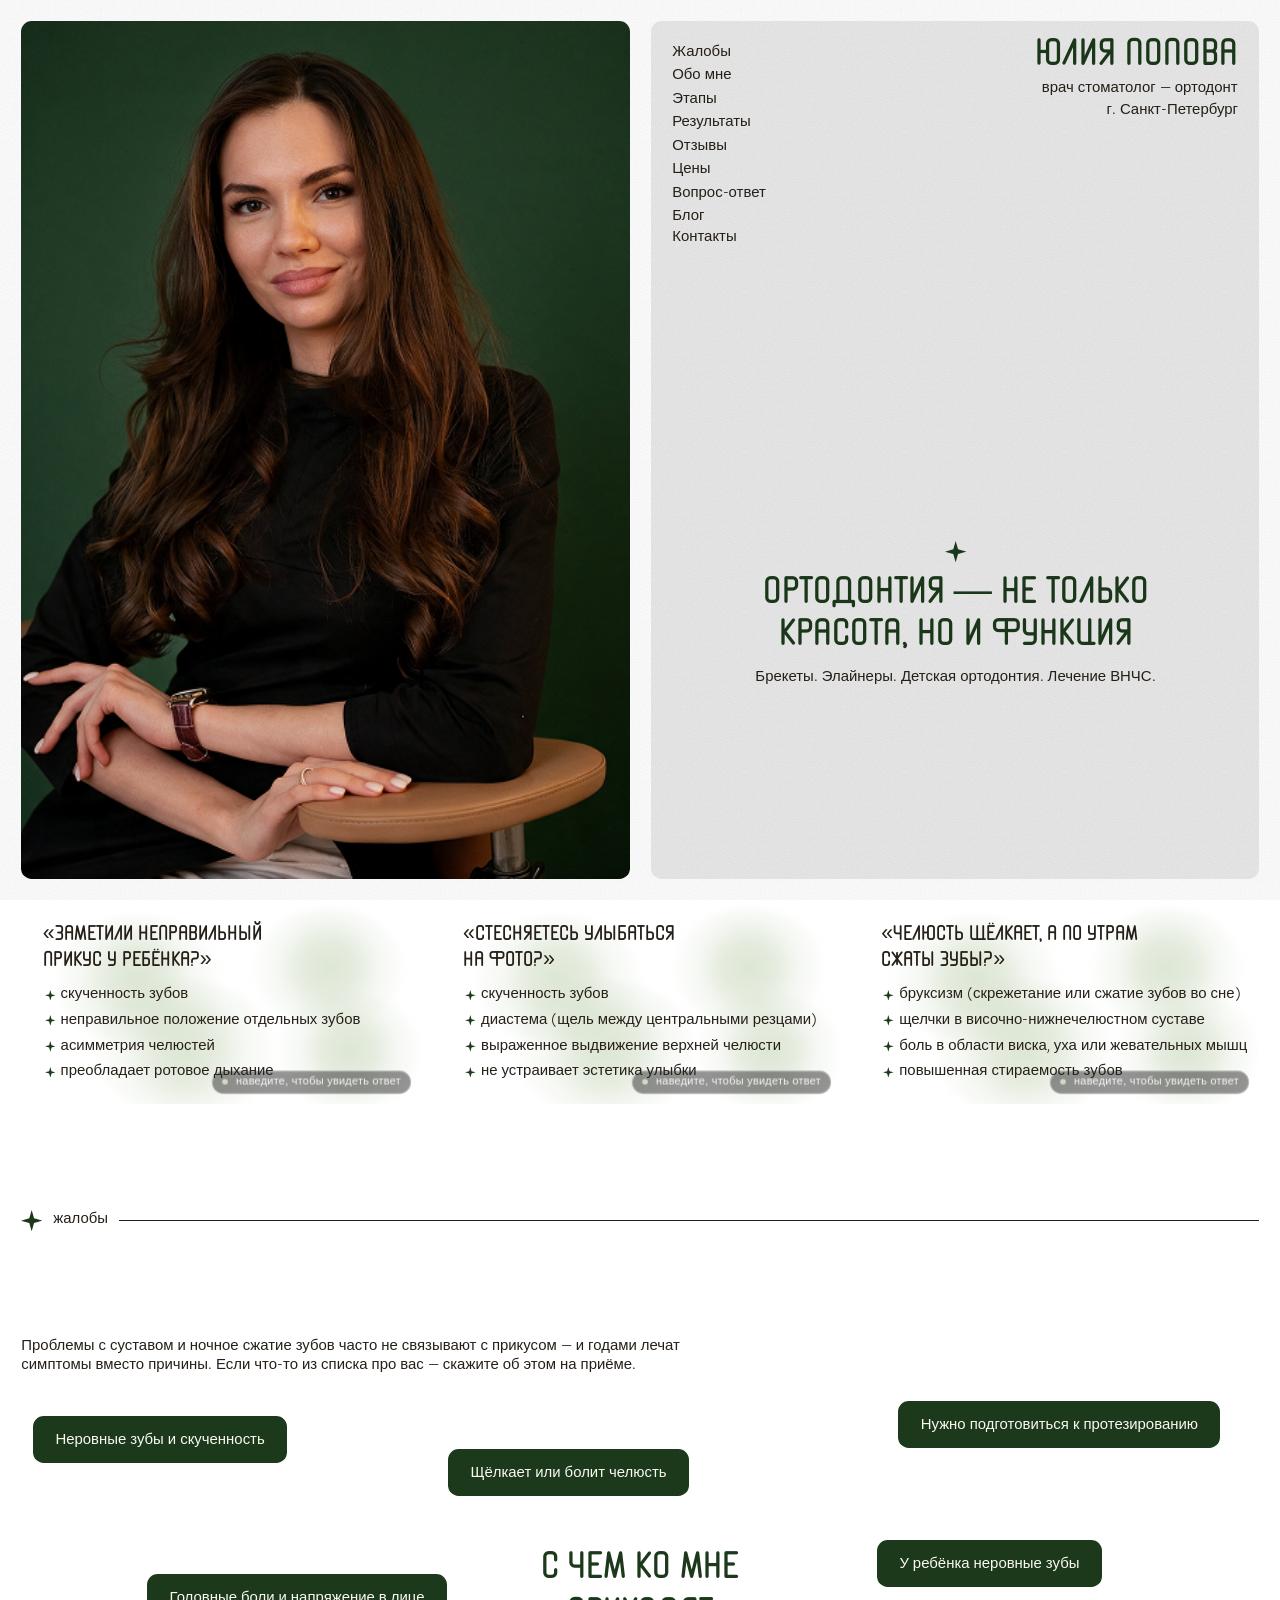
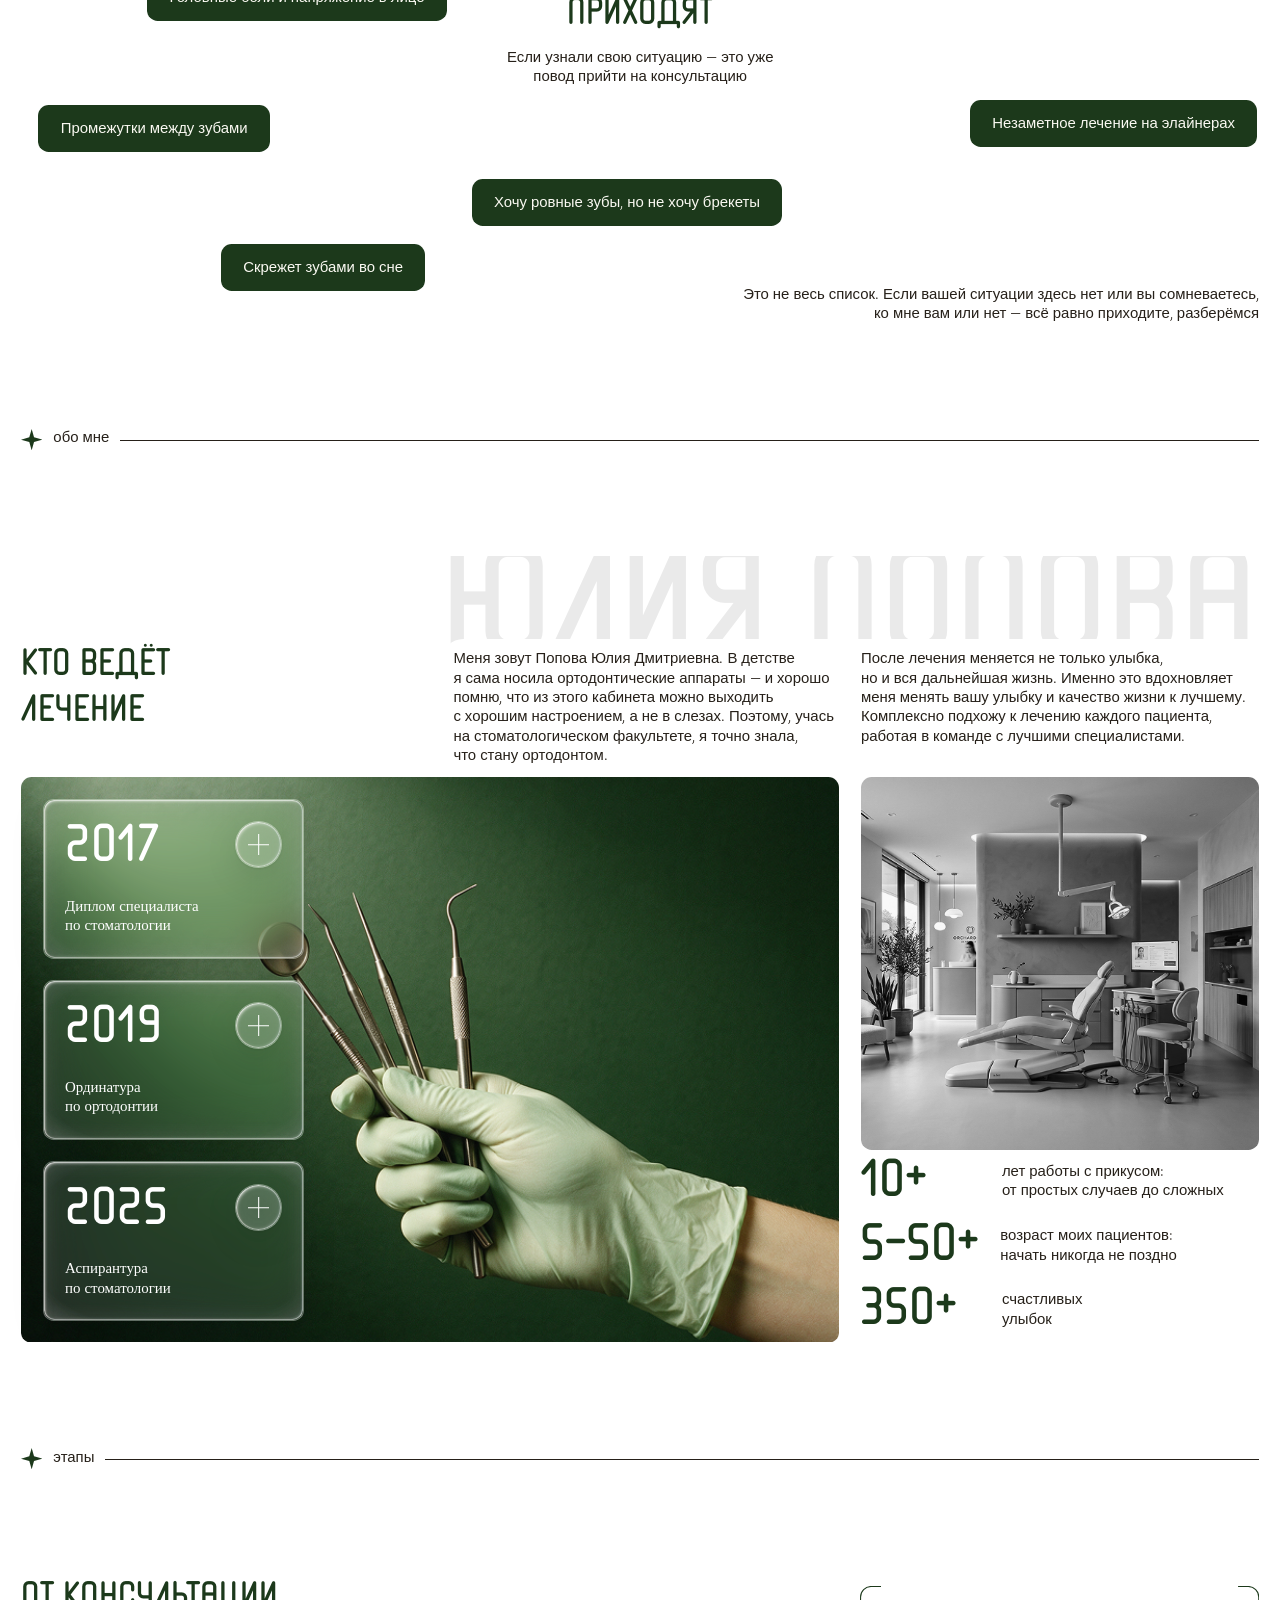
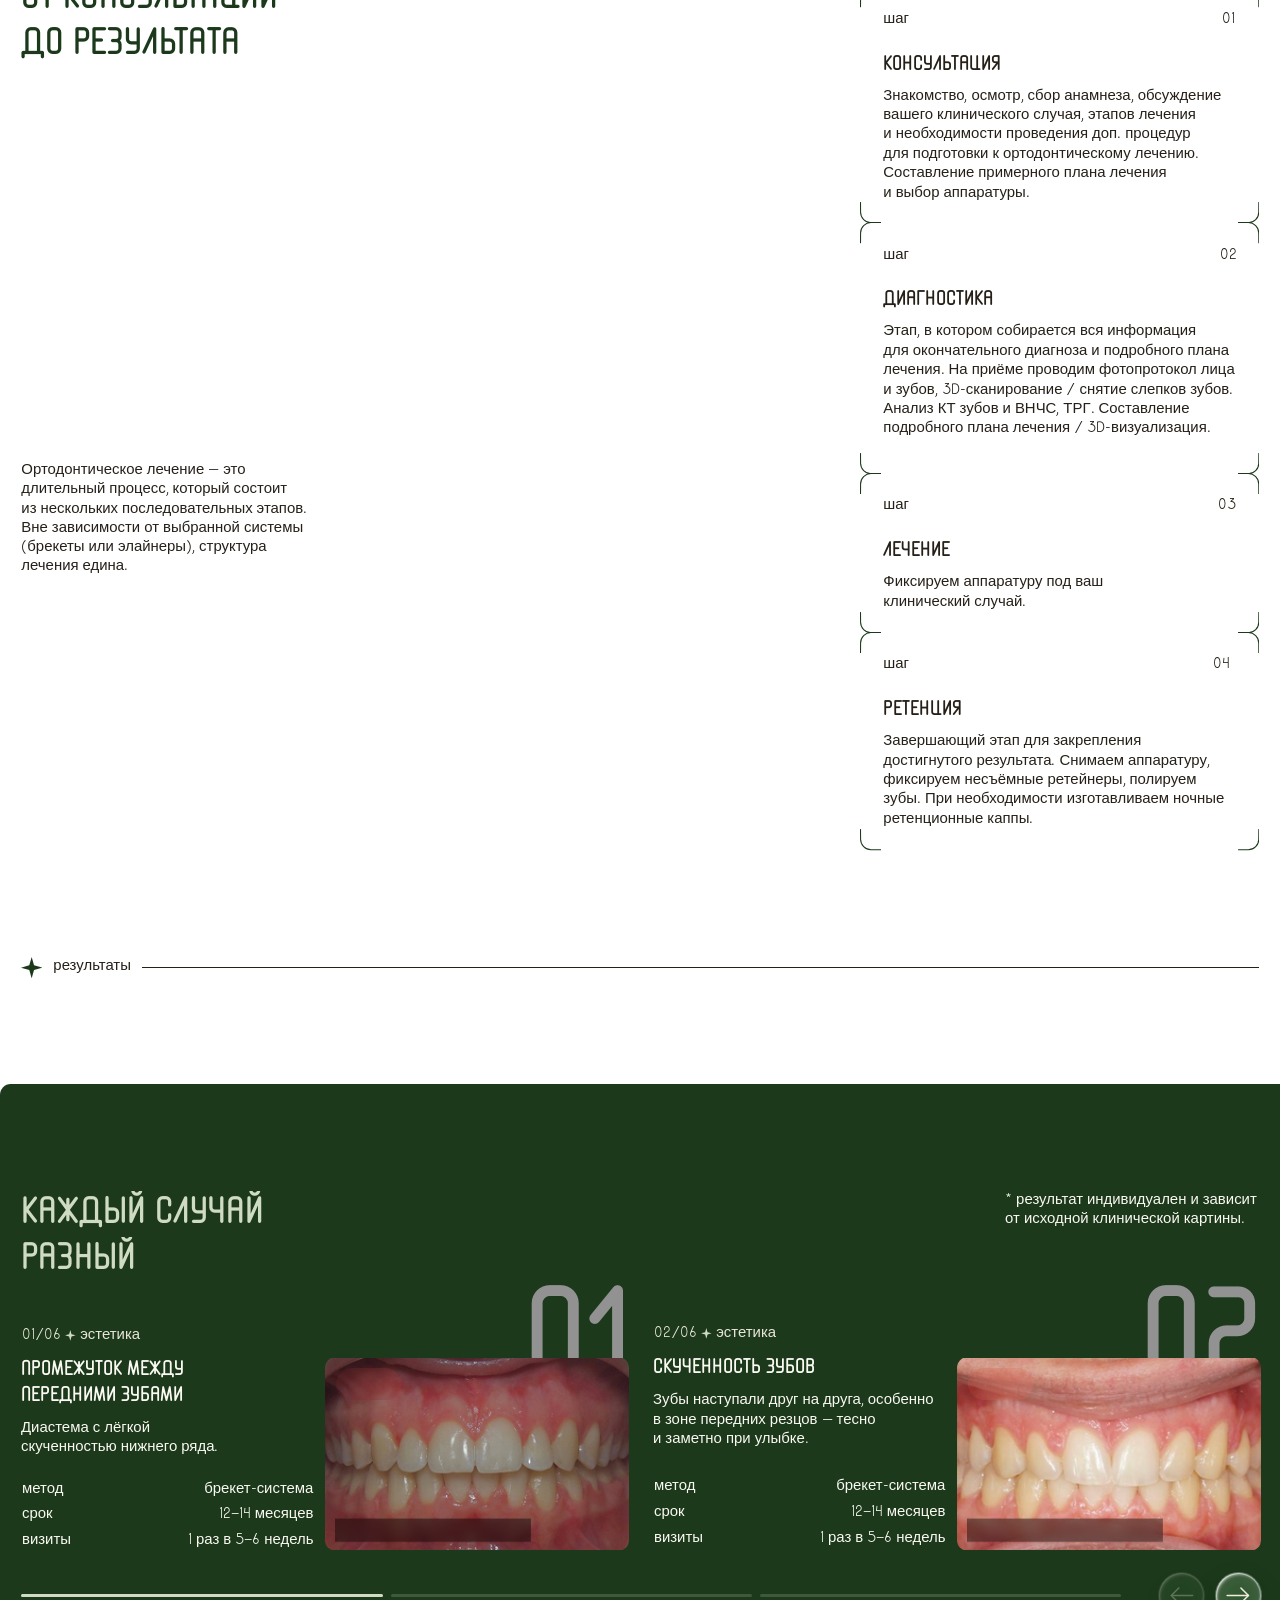
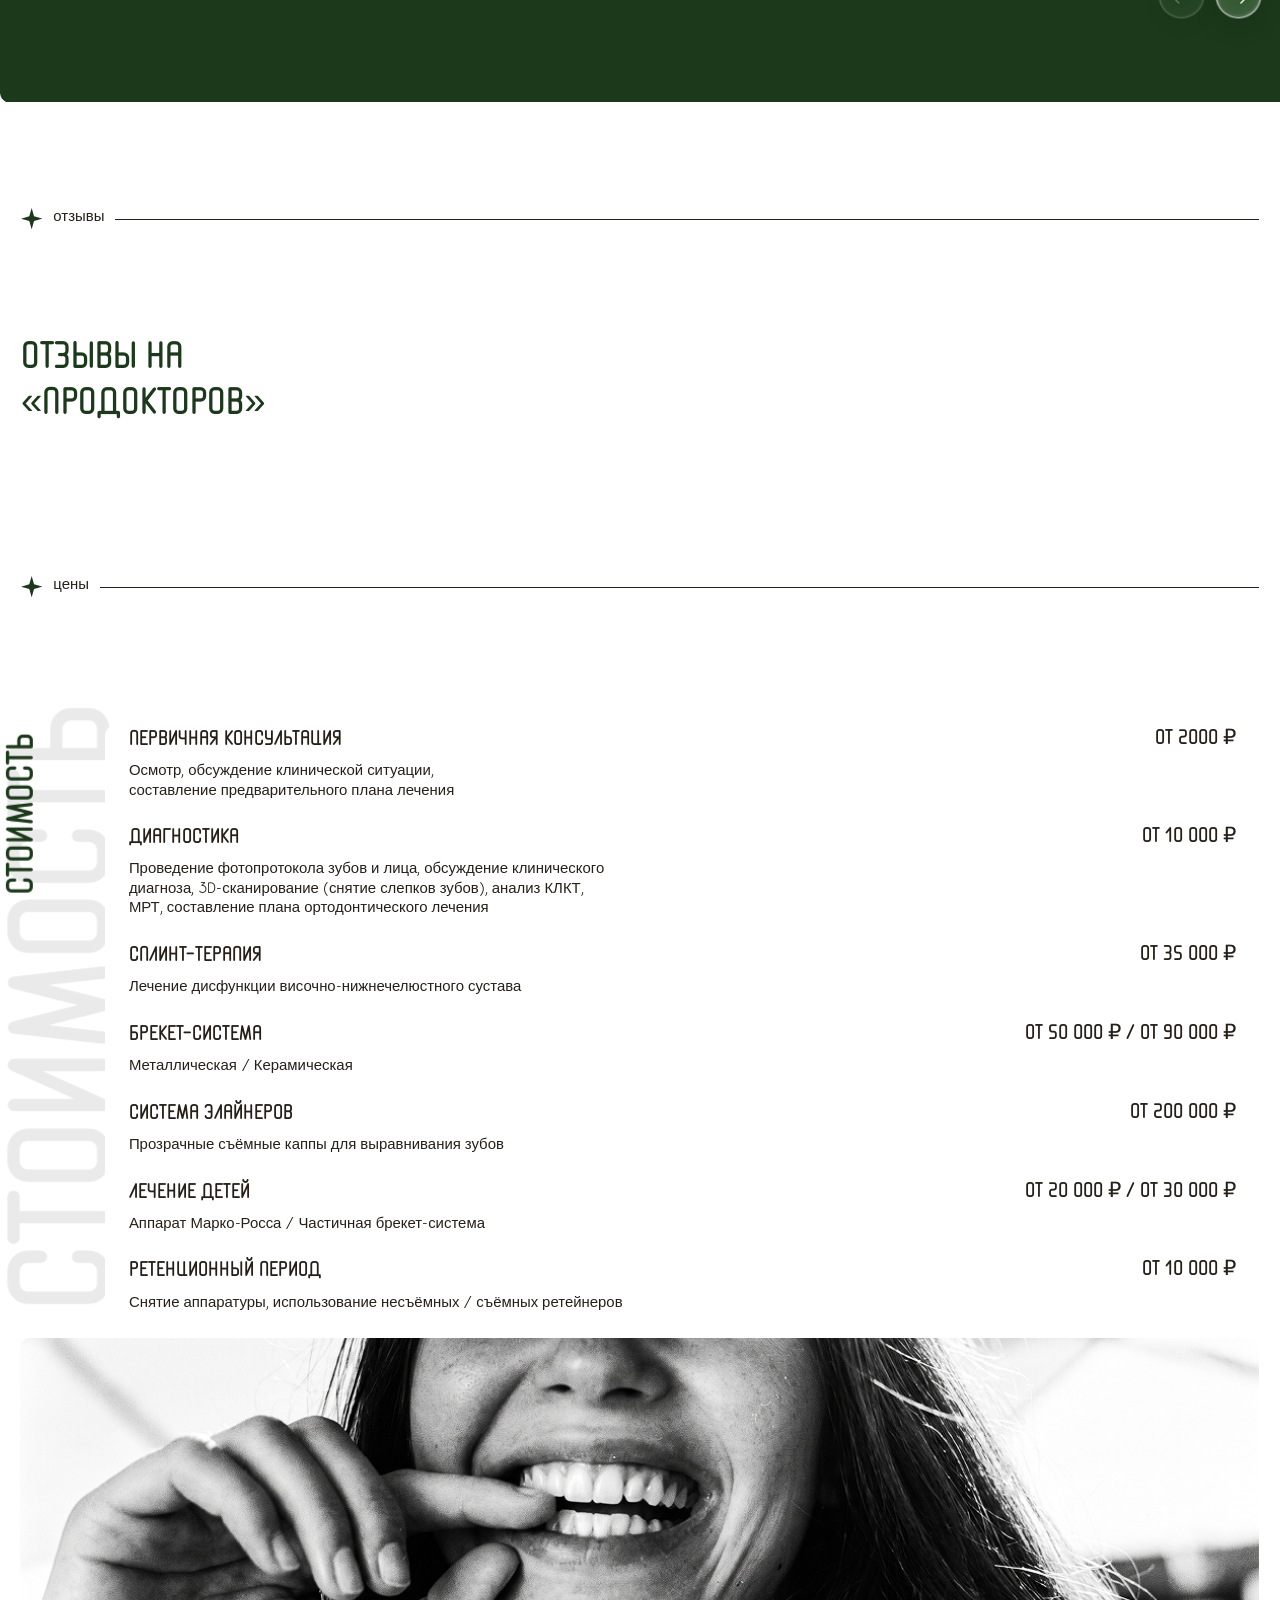
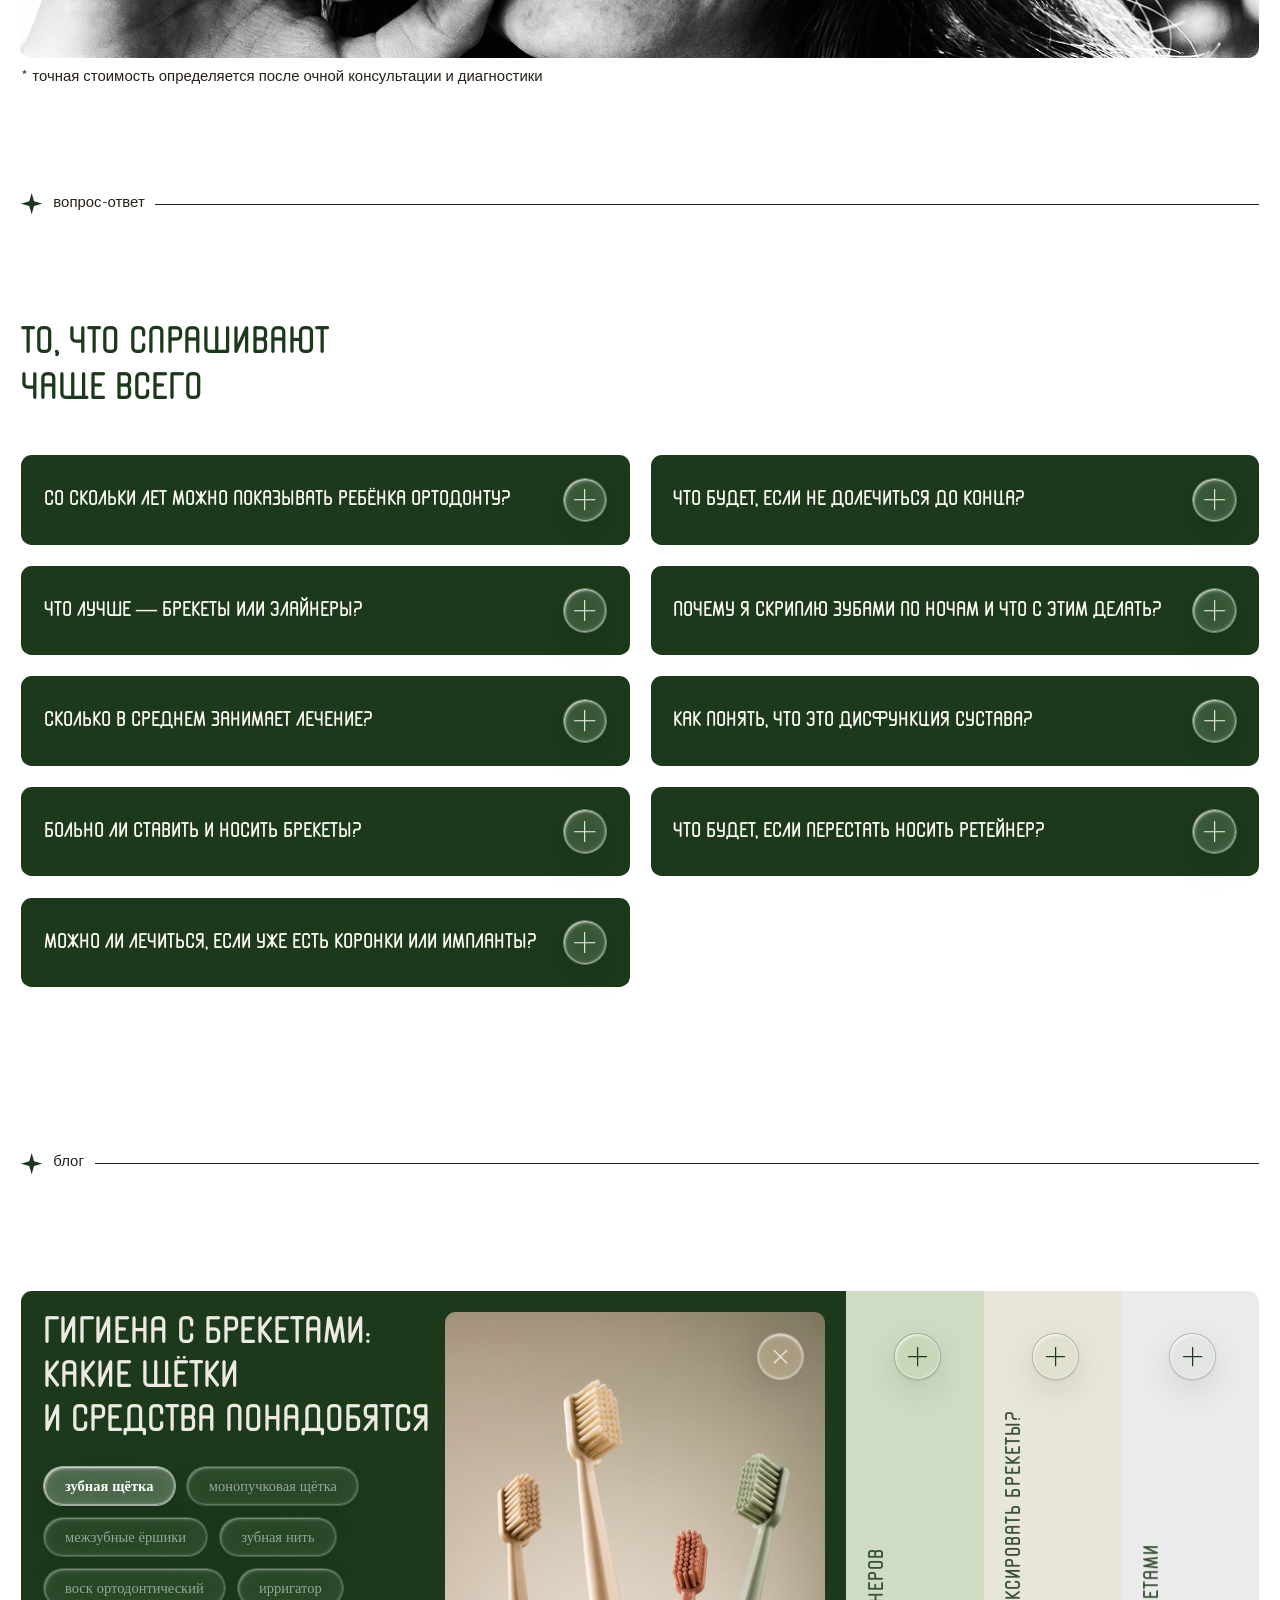
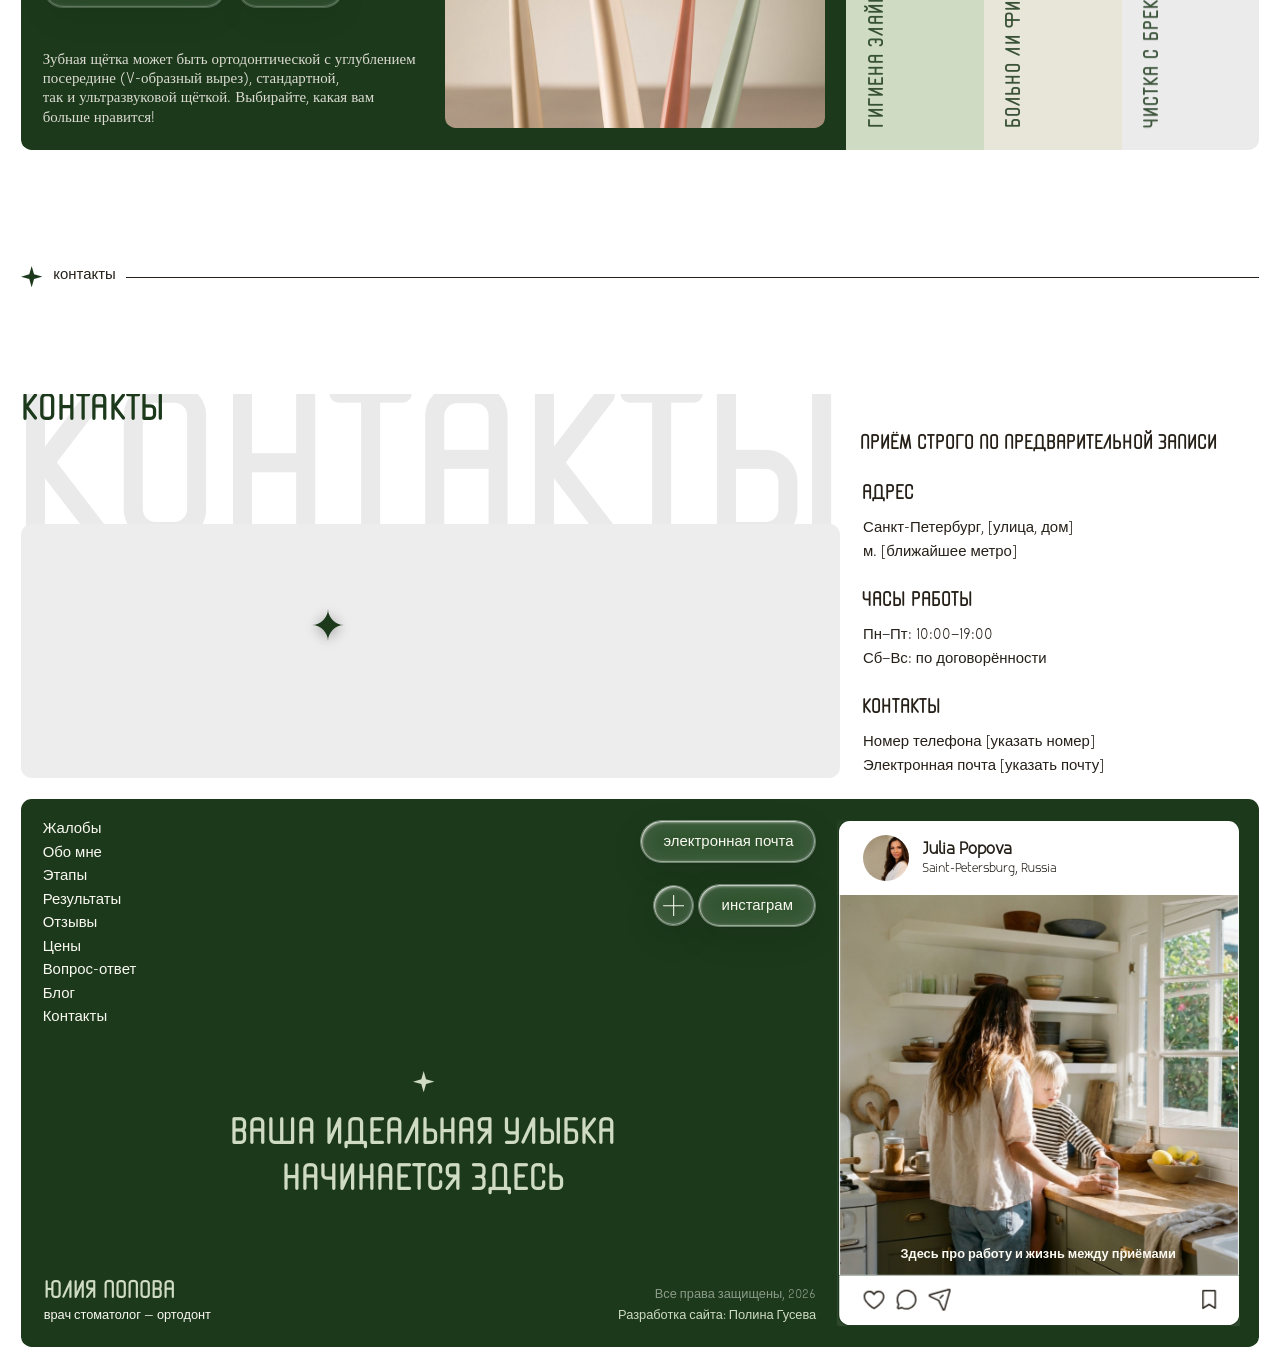
==== index.html @ f881c34e "Верхнее меню на компьютере: пункты действительно у правого края плашки Co-Authored-By: Claude Sonnet" ====
<!DOCTYPE html> <html lang="ru"> <head> <meta charset="utf-8" /> <meta http-equiv="Content-Type" content="text/html; charset=utf-8" /> <meta name="viewport" content="width=device-width, initial-scale=1.0" /> <!--metatextblock--> <title>Юлия Попова | ортодонт в СПб — брекеты и элайнеры</title> <meta name="description" content="Врач стоматолог-ортодонт Юлия Попова. Брекеты и элайнеры для детей и взрослых в Санкт-Петербурге: диагностика, понятный план лечения и цены без сюрпризов." /> <meta property="og:url" content="https://applehead13.github.io/popova-ortho/" /> <meta property="og:title" content="Юлия Попова | ортодонт в СПб — брекеты и элайнеры" /> <meta property="og:description" content="Врач стоматолог-ортодонт Юлия Попова. Брекеты и элайнеры для детей и взрослых в Санкт-Петербурге: диагностика, понятный план лечения и цены без сюрпризов." /> <meta property="og:type" content="website" /> <meta property="og:image" content="https://applehead13.github.io/popova-ortho/images/tild6630-3264-4764-a166-393537343739__image_29.jpg" /> <link rel="canonical" href="https://applehead13.github.io/popova-ortho/"> <!--/metatextblock--> <meta name="format-detection" content="telephone=no" /> <meta http-equiv="x-dns-prefetch-control" content="on"> <link rel="dns-prefetch" href="https://ws.tildacdn.com">  <!--favicons--> <link rel="icon" type="image/png" sizes="32x32" href="images/tild3463-3364-4165-a536-626265663065__photo_2026-03-27_10-.png"/> <link rel="apple-touch-icon" type="image/png" href="images/tild3962-6330-4436-a265-353030336366__photo_2026-03-27_10-.png"> <link rel="icon" type="image/png" sizes="192x192" href="images/tild3962-6330-4436-a265-353030336366__photo_2026-03-27_10-.png"> <!--/favicons--> <!-- Assets --> <script src="https://neo.tildacdn.com/js/tilda-fallback-1.0.min.js" async charset="utf-8"></script> <link rel="stylesheet" href="css/tilda-grid-3.0.min.css" type="text/css" media="all" onerror="this.loaderr='y';"/> <link rel="stylesheet" href="css/tilda-blocks-page169459809.min.css?t=1791529390" type="text/css" media="all" onerror="this.loaderr='y';" />
<link rel="stylesheet" href="css/site-edits.css?v=15" type="text/css" media="all" />
<link rel="stylesheet" href="css/glass.css?v=1" type="text/css" media="all" /> <link rel="stylesheet" href="css/tilda-animation-2.0.min.css" type="text/css" media="all" onerror="this.loaderr='y';" /> <script nomodule src="js/tilda-polyfill-1.0.min.js" charset="utf-8"></script> <script type="text/javascript">function t_onReady(func) {if(document.readyState!='loading') {func();} else {document.addEventListener('DOMContentLoaded',func);}}
function t_onFuncLoad(funcName,okFunc,time) {if(typeof window[funcName]==='function') {okFunc();} else {setTimeout(function() {t_onFuncLoad(funcName,okFunc,time);},(time||100));}}function t396_initialScale(t){var e=document.getElementById("rec"+t);if(e){var i=e.querySelector(".t396__artboard");if(i){window.tn_scale_initial_window_width||(window.tn_scale_initial_window_width=document.documentElement.clientWidth);var a=window.tn_scale_initial_window_width,l=[],n,r=i.getAttribute("data-artboard-screens");if(r){r=r.split(",");for(var o=0;o<r.length;o++)l[o]=parseInt(r[o],10)}else l=[320,480,640,960,1200];for(var o=0;o<l.length;o++){var _=l[o];a>=_&&(n=_)}var d="edit"===window.allrecords.getAttribute("data-tilda-mode"),s="center"===t396_scaleInitial__getFieldValue(i,"valign",n,l),c="grid"===t396_scaleInitial__getFieldValue(i,"upscale",n,l),u=t396_scaleInitial__getFieldValue(i,"height_vh",n,l),g=t396_scaleInitial__getFieldValue(i,"height",n,l),w=!!window.opr&&!!window.opr.addons||!!window.opera||-1!==navigator.userAgent.indexOf(" OPR/");if(!d&&s&&!c&&!u&&g&&!w){var f=parseFloat((a/n).toFixed(3)),h=[i,i.querySelector(".t396__carrier"),i.querySelector(".t396__filter")],v=Math.floor(parseInt(g,10)*f)+"px",p;i.style.setProperty("--initial-scale-height",v);for(var o=0;o<h.length;o++)h[o].style.setProperty("height","var(--initial-scale-height)");t396_scaleInitial__getElementsToScale(i,n,l).forEach((function(t){t.style.zoom=f}))}}}}function t396_scaleInitial__getElementsToScale(t,e,i){return t?Array.prototype.slice.call(t.children).filter((function(t){if(!t)return!1;if(!t.classList.contains("t396__elem")&&!t.classList.contains("t396__group"))return!1;if(!t.querySelector(".tn-molecule, .tn-atom"))return!1;var a=!t.getAttribute("data-elem-type")&&t.classList.contains("tn-group"),l=t396_scaleInitial__getFieldValue(t,"container",e,i);return!l&&a&&(l="grid"),"grid"===l})):[]}function t396_scaleInitial__getFieldValue(t,e,i,a){if(!t)return null;var l=a[a.length-1],n=t.getAttribute(t396_scaleInitial__getFieldAttribute(t,e,i,l));if(null===n)for(var r=0;r<a.length;r++){var o=a[r];if(!(o<=i)&&null!==(n=t.getAttribute(t396_scaleInitial__getFieldAttribute(t,e,o,l))))break}return n}function t396_scaleInitial__getFieldAttribute(t,e,i,a){var l=["widthmode","heightmode","flex"],n=t.classList.contains("t396__artboard"),r=!n&&t.classList.contains("tn-group"),o="data-field-";n&&(o="data-artboard-"),r&&(o="data-group-");var _="-value",d;return(n||r&&-1!==l.indexOf(e))&&(_=""),o+e+(i===a?"":"-res-"+i)+_}window.TN_SCALE_INITIAL_VER="1.0",window.tn_scale_initial_window_width=null;</script> <script src="js/tilda-scripts-3.0.min.js" charset="utf-8" defer onerror="this.loaderr='y';"></script> <script src="js/tilda-blocks-page169459809.min.js?t=1791529390" charset="utf-8" async onerror="this.loaderr='y';"></script> <script src="js/lazyload-1.3.min.export.js" charset="utf-8" async onerror="this.loaderr='y';"></script> <script src="js/tilda-animation-2.0.min.js" charset="utf-8" async onerror="this.loaderr='y';"></script> <script src="js/tilda-zero-1.2.min.js" charset="utf-8" async onerror="this.loaderr='y';"></script> <script src="js/tilda-animation-sbs-1.0.min.js" charset="utf-8" async onerror="this.loaderr='y';"></script> <script src="js/tilda-zero-scale-1.0.min.js" charset="utf-8" async onerror="this.loaderr='y';"></script> <script src="js/tilda-events-1.0.min.js" charset="utf-8" async onerror="this.loaderr='y';"></script> <script type="text/javascript">window.dataLayer=window.dataLayer||[];</script> <script type="text/javascript">(function() {var ttt='cebo';var tt='oog';var re=new RegExp("bot|g" + tt + "le|yandex|baidu|bing|msn|duckduckbot|teoma|slurp|crawler|spider|robot|crawling|fa" + ttt + "ok","i");if((re.test(navigator.userAgent))===false&&typeof(sessionStorage)!='undefined'&&sessionStorage.getItem('visited')!=='y'&&document.visibilityState){var style=document.createElement('style');style.type='text/css';style.innerHTML='@media screen and (min-width: 980px) {.t-records {opacity: 0;}.t-records_animated {-webkit-transition: opacity ease-in-out .2s;-moz-transition: opacity ease-in-out .2s;-o-transition: opacity ease-in-out .2s;transition: opacity ease-in-out .2s;}.t-records.t-records_visible {opacity: 1;}}';document.getElementsByTagName('head')[0].appendChild(style);function t_setvisRecs(){var alr=document.querySelectorAll('.t-records');Array.prototype.forEach.call(alr,function(el) {el.classList.add("t-records_animated");});setTimeout(function() {Array.prototype.forEach.call(alr,function(el) {el.classList.add("t-records_visible");});sessionStorage.setItem("visited","y");},400);}
document.addEventListener('DOMContentLoaded',t_setvisRecs);}})();</script><!-- Добавлено при переносе с Тильды: на планшете пункты «Отзывы» и «Блог» стояли поверх соседних пунктов меню. Выстраиваем все пункты меню первого экрана в один столбик. -->
<style>@media screen and (min-width:768px) and (max-width:1199px){
#rec2720256801 .tn-elem[data-elem-id="1785832076437000023"]{top:11px !important;left:calc(50% - 384px + 400px) !important;}
#rec2720256801 .tn-group[data-group-id="1786290112194000001"]{top:14px !important;left:calc(50% - 384px + 386px) !important;}
#rec2720256801 .tn-elem[data-elem-id="1786290076184000001"]{top:31px !important;left:calc(50% - 384px + 400px) !important;}
#rec2720256801 .tn-group[data-group-id="1785840126454000005"]{top:34px !important;left:calc(50% - 384px + 386px) !important;}
#rec2720256801 .tn-elem[data-elem-id="1785832076437000024"]{top:51px !important;left:calc(50% - 384px + 400px) !important;}
#rec2720256801 .tn-group[data-group-id="1785923212552000001"]{top:54px !important;left:calc(50% - 384px + 386px) !important;}
#rec2720256801 .tn-elem[data-elem-id="1786280677703000015"]{top:71px !important;left:calc(50% - 384px + 400px) !important;}
#rec2720256801 .tn-group[data-group-id="1785923225864000003"]{top:74px !important;left:calc(50% - 384px + 386px) !important;}
#rec2720256801 .tn-elem[data-elem-id="1788344216059000007"]{top:91px !important;left:calc(50% - 384px + 400px) !important;}
#rec2720256801 .tn-group[data-group-id="1788344216059000008"]{top:94px !important;left:calc(50% - 384px + 386px) !important;}
#rec2720256801 .tn-elem[data-elem-id="1785832076438000026"]{top:111px !important;left:calc(50% - 384px + 400px) !important;}
#rec2720256801 .tn-group[data-group-id="1785923230633000005"]{top:114px !important;left:calc(50% - 384px + 386px) !important;}
#rec2720256801 .tn-elem[data-elem-id="1785832076438000027"]{top:131px !important;left:calc(50% - 384px + 400px) !important;}
#rec2720256801 .tn-group[data-group-id="1785923234177000007"]{top:134px !important;left:calc(50% - 384px + 386px) !important;}
#rec2720256801 .tn-elem[data-elem-id="1788344145746000004"]{top:151px !important;left:calc(50% - 384px + 400px) !important;}
#rec2720256801 .tn-group[data-group-id="1788344145746000005"]{top:154px !important;left:calc(50% - 384px + 386px) !important;}
#rec2720256801 .tn-elem[data-elem-id="1785832076438000028"]{top:171px !important;left:calc(50% - 384px + 400px) !important;}
#rec2720256801 .tn-group[data-group-id="1785923238481000009"]{top:174px !important;left:calc(50% - 384px + 386px) !important;}
}</style>
<!-- Добавлено при переносе с Тильды: первый экран в высоту окна на всех устройствах. -->
<script src="hero.js"></script>
<script src="js/site-edits.js?v=7"></script>
<script src="js/glass.js?v=1"></script>
</head> <body class="t-body" style="margin:0;"> <!--allrecords--> <div id="allrecords" data-tilda-export="yes" class="t-records" data-hook="blocks-collection-content-node" data-tilda-project-id="29432009" data-tilda-page-id="169459809" data-tilda-formskey="e66e374368012fdb59c79ab529432009" data-tilda-cookie="no" data-tilda-lazy="yes" data-tilda-project-lang="RU" data-tilda-root-zone="com" data-tilda-project-country="RU"> <div id="rec2809549901" class="r t-rec" style=" " data-animationappear="off" data-record-type="131"> <!-- T123 --> <div class="t123"> <div class="t-container_100 "> <div class="t-width t-width_100 "> <!-- nominify begin --> <style>
:root{
  /* ---- коэффициент, ставится скриптом ---- */
  --hd-k: 1;

  /* ---- размеры в единицах Zero Block (без px) ---- */
  --hd-top-b:      10;
  --hd-side-l-b:   20;   /* отступ слева — десктоп */
  --hd-side-r-b:   20;   /* отступ справа = слева, ширина меню равна ширине контента */
  --hd-side-m-b:   10;   /* отступ с обеих сторон на планшете и мобильном */
  --hd-height-b:   52;   /* 10 + бургер 32 + 10 */
  --hd-radius-b:   10;   /* одно значение на все скругления хедера */
  --hd-pad-b:      10;   /* отступ от краёв полоски до бургера и кнопки */
  --hd-edge-b:     10;   /* от края полоски до логотипа и до кнопки */
  --hd-menu-gap-b: 4;    /* расстояние между пунктами меню */
  --hd-name-b:     20;   /* Юлия Попова */
  --hd-role-b:     12;   /* врач стоматолог — ортодонт */
  --hd-menu-b:     14;   /* пункты и кнопка */
  --hd-blur-b:     14;
  --hd-gap-b:      4;    /* зазор между именем и должностью */
  --hd-drop-b:     10;   /* отступы внутри мобильной панели и между пунктами */
  --hd-cta-radius-b: 5;  /* скругление кнопки «Начать с консультации» */

  /* ---- вычисленные ---- */
  --hd-top:      calc(var(--hd-top-b)      * var(--hd-k) * 1px);
  --hd-side-l:   calc(var(--hd-side-l-b)   * var(--hd-k) * 1px);
  --hd-side-r:   calc(var(--hd-side-r-b)   * var(--hd-k) * 1px);
  --hd-height:   calc(var(--hd-height-b)   * var(--hd-k) * 1px);
  --hd-radius:   calc(var(--hd-radius-b)   * var(--hd-k) * 1px);
  --hd-pad:      calc(var(--hd-pad-b)      * var(--hd-k) * 1px);
  --hd-edge:     calc(var(--hd-edge-b)     * var(--hd-k) * 1px);
  --hd-menu-gap: calc(var(--hd-menu-gap-b) * var(--hd-k) * 1px);
  --hd-blur:     calc(var(--hd-blur-b)     * var(--hd-k) * 1px);
  --hd-drop:     calc(var(--hd-drop-b)     * var(--hd-k) * 1px);
  --hd-cta-radius: calc(var(--hd-cta-radius-b) * var(--hd-k) * 1px);

  /* ---- стекло на СВЕТЛОМ фоне ---- */
  --hd-bg:        rgba(255,255,255,.42);
  --hd-bg-solid:  rgba(255,255,255,.62);
  --hd-border:    rgba(0,0,0,.08);
  --hd-hover:     rgba(0,0,0,.06);
  --hd-shadow:    0 calc(6 * var(--hd-k) * 1px)
                  calc(24 * var(--hd-k) * 1px) rgba(0,0,0,.07);

  /* ---- стекло на ТЁМНОМ фоне ---- */
  --hd-bg-d:       rgba(255,255,255,.10);
  --hd-bg-d-solid: rgba(20,32,18,.42);
  --hd-border-d:   rgba(255,255,255,.20);
  --hd-hover-d:    rgba(255,255,255,.16);

  /* ---- шрифты ---- */
  --hd-f-name:   'Wastebased', sans-serif;
  --hd-f-role:   'Canela', serif;
  --hd-f-menu:   var(--t-text-font, 'Canela', Arial, sans-serif);   /* шрифт текста сайта */

  /* ---- цвета текста ---- */
  --hd-ink:      #000;
  --hd-ink-dark: #fff;
  --hd-accent:   #1C391B;
  --hd-onaccent: #F1ECDE;
}

#ypHead{
  position:fixed;
  top:var(--hd-top);
  left:var(--hd-side-l);
  right:var(--hd-side-r);
  z-index:9000;
  pointer-events:none;
  opacity:0;
  visibility:hidden;                    /* скрытый хедер не ловит нажатия */
  transform:translateY(-14px);
  transition:opacity .45s ease,
             transform .5s cubic-bezier(.16,1,.3,1),
             visibility .5s;            /* скрывается только после ухода */
}
#ypHead.on{opacity:1;visibility:visible;transform:translateY(0)}

#ypHead .bar{
  pointer-events:auto;
  display:grid;
  grid-template-columns:1fr auto 1fr;
  align-items:center;
  gap:var(--hd-drop);
  height:var(--hd-height);
  padding:0 var(--hd-edge);
  border-radius:var(--hd-radius);
  background:var(--hd-bg);
  border:calc(1 * var(--hd-k) * 1px) solid var(--hd-border);
  backdrop-filter:blur(var(--hd-blur)) saturate(115%);
  -webkit-backdrop-filter:blur(var(--hd-blur)) saturate(115%);
  color:var(--hd-ink);
  transition:background .4s ease, border-color .4s ease, color .3s ease;
}
#ypHead.solid .bar{background:var(--hd-bg-solid)}

/* ---- логотип ---- */
#ypHead .logo{
  display:flex;
  flex-direction:column;
  align-items:flex-start;
  justify-content:center;
  gap:calc(var(--hd-gap-b) * var(--hd-k) * 1px);
  color:inherit;
  text-decoration:none;
  min-width:0;
}
#ypHead .logo b{
  font-family:var(--hd-f-name);
  font-size:calc(var(--hd-name-b) * var(--hd-k) * 1px);
  font-weight:400;
  line-height:.85;
  letter-spacing:.01em;
  text-transform:uppercase;
  white-space:nowrap;
}
#ypHead .logo i{
  font-family:var(--hd-f-role);
  font-size:calc(var(--hd-role-b) * var(--hd-k) * 1px);
  font-style:normal;
  line-height:1;
  white-space:nowrap;
  opacity:.75;
}

/* ---- пункты по центру ---- */
#ypHead .links{
  display:flex;
  align-items:center;
  gap:var(--hd-menu-gap);
  justify-self:center;
}
#ypHead .links a{
  position:relative;
  padding:calc(7 * var(--hd-k) * 1px) calc(12 * var(--hd-k) * 1px);
  border-radius:var(--hd-radius);
  font-family:var(--hd-f-menu);
  font-size:calc(var(--hd-menu-b) * var(--hd-k) * 1px);
  line-height:1;
  color:inherit;
  text-decoration:none;
  opacity:.82;
  white-space:nowrap;
  transition:opacity .25s ease, background .25s ease;
}
#ypHead .links a:hover{opacity:1;background:var(--hd-hover)}
/* активный пункт выглядит как при наведении */
#ypHead .links a.act{opacity:1;background:var(--hd-hover)}

/* ---- кнопка ---- */
#ypHead .right{display:flex;justify-content:flex-end;align-items:center}
#ypHead .cta{
  display:flex;
  align-items:center;
  height:calc(var(--hd-height) - var(--hd-pad) * 2);
  padding:0 calc(18 * var(--hd-k) * 1px);
  background:var(--hd-accent);
  color:var(--hd-onaccent);
  font-size:calc(var(--hd-menu-b) * var(--hd-k) * 1px);
  font-weight:400;
  line-height:1;
  text-decoration:none;
  white-space:nowrap;
  transition:opacity .25s ease, background .4s ease, color .4s ease;
  border-radius:var(--hd-cta-radius);
}
#ypHead .cta:hover{opacity:.88}

/* ---- бургер: 44×44, по 10 сверху и снизу ---- */
#ypHead .burger{
  display:none;
  width:calc(var(--hd-height) - var(--hd-pad) * 2);
  height:calc(var(--hd-height) - var(--hd-pad) * 2);
  align-items:center;
  justify-content:center;
  border:0;
  border-radius:var(--hd-radius);
  background:var(--hd-hover);
  color:inherit;
  cursor:pointer;
  padding:0;
  transition:background .4s ease;
}
#ypHead .burger span{
  position:relative;
  display:block;
  width:calc(15 * var(--hd-k) * 1px);
  height:calc(1.5 * var(--hd-k) * 1px);
  background:currentColor;
  transition:background .2s ease;
}
#ypHead .burger span::before,
#ypHead .burger span::after{
  content:"";
  position:absolute;
  left:0;
  width:calc(15 * var(--hd-k) * 1px);
  height:calc(1.5 * var(--hd-k) * 1px);
  background:currentColor;
  transition:transform .3s ease;
}
#ypHead .burger span::before{top:calc(-5 * var(--hd-k) * 1px)}
#ypHead .burger span::after{top:calc(5 * var(--hd-k) * 1px)}
#ypHead.open .burger span{background:transparent}
#ypHead.open .burger span::before{
  transform:translateY(calc(5 * var(--hd-k) * 1px)) rotate(45deg);
}
#ypHead.open .burger span::after{
  transform:translateY(calc(-5 * var(--hd-k) * 1px)) rotate(-45deg);
}

/* ---- тёмный фон под хедером ---- */
#ypHead.dark .bar{
  color:var(--hd-ink-dark);
  background:var(--hd-bg-d);
  border-color:var(--hd-border-d);
}
#ypHead.dark.solid .bar{background:var(--hd-bg-d-solid)}
#ypHead.dark .cta{background:#F1ECDE;color:#1C391B}
#ypHead.dark .links a:hover,
#ypHead.dark .links a.act{background:var(--hd-hover-d)}
#ypHead.dark .burger{background:var(--hd-hover-d)}

/* ---- мобильное меню ----
   #ypDrop — прозрачный ловец кликов на весь экран, чтобы меню закрывалось
   по тапу мимо. Сама панель .pan — по размеру пунктов, под бургером слева. */
#ypDrop{
  position:fixed;
  inset:0;
  z-index:8900;
  background:transparent;
  opacity:0;
  pointer-events:none;
  transition:opacity .3s ease;
}
#ypDrop.on{opacity:1;pointer-events:auto}

#ypDrop .pan{
  position:absolute;
  top:calc(var(--hd-top) + var(--hd-height) + var(--hd-drop));
  left:var(--hd-side-l);
  width:max-content;
  max-width:calc(100vw - var(--hd-side-l) - var(--hd-side-r));
  box-sizing:border-box;
  display:flex;
  flex-direction:column;
  align-items:stretch;
  gap:var(--hd-drop);
  padding:var(--hd-drop);
  border-radius:var(--hd-radius);
  background:rgba(255,255,255,.62);
  border:calc(1 * var(--hd-k) * 1px) solid var(--hd-border);
  backdrop-filter:blur(var(--hd-blur)) saturate(115%);
  -webkit-backdrop-filter:blur(var(--hd-blur)) saturate(115%);
  box-shadow:var(--hd-shadow);
  color:var(--hd-ink);
  transform:translateY(calc(-8 * var(--hd-k) * 1px)) scale(.97);
  transform-origin:top left;
  transition:transform .35s cubic-bezier(.16,1,.3,1);
}
#ypDrop.on .pan{transform:none}

#ypDrop .pan a{
  font-family:var(--hd-f-menu);
  font-size:calc(var(--hd-menu-b) * var(--hd-k) * 1px);
  line-height:1.2;
  color:inherit;
  text-decoration:none;
  white-space:nowrap;
  opacity:.82;
  transition:opacity .25s ease;
}
#ypDrop .pan a:hover,
#ypDrop .pan a.act{opacity:1}

/* кнопка в меню — те же свойства, что и на 1200 */
#ypDrop .pan a.cta{
  display:flex;
  align-items:center;
  justify-content:center;
  height:calc(var(--hd-height) - var(--hd-pad) * 2);
  padding:0 calc(18 * var(--hd-k) * 1px);
  background:var(--hd-accent);
  color:var(--hd-onaccent);
  font-size:calc(var(--hd-menu-b) * var(--hd-k) * 1px);
  line-height:1;
  opacity:1;
  transition:opacity .25s ease, background .4s ease, color .4s ease;
  border-radius:var(--hd-cta-radius);
}
#ypDrop .pan a.cta:hover{opacity:.88}

#ypDrop.dark .pan{
  color:var(--hd-ink-dark);
  background:var(--hd-bg-d-solid);
  border-color:var(--hd-border-d);
}
#ypDrop.dark .pan a.cta{background:#F1ECDE;color:#1C391B}

/* ---- мобильная раскладка: бургер слева, логотип справа ---- */
@media(max-width:1080px){
  /* асимметрия только на десктопе — здесь отступы снова равные */
  :root{
    --hd-side-l-b: var(--hd-side-m-b);
    --hd-side-r-b: var(--hd-side-m-b);
  }
  #ypHead .links{display:none}
  #ypHead .cta{display:none}
  #ypHead .burger{display:flex}
  #ypHead .bar{grid-template-columns:auto 1fr}
  #ypHead .right{order:-1;justify-content:flex-start}
  #ypHead .logo{align-items:flex-end;justify-self:end;text-align:right}
}

@media(prefers-reduced-motion:reduce){
  #ypHead,#ypDrop,#ypDrop .pan{transition:opacity .01s linear}
}
</style> <script>
(function(){
  if(window.__ypHeadInit) return;
  window.__ypHeadInit = true;

  /* ================= настройки ================= */
  var NAME = 'Юлия Попова';
  var ROLE = 'врач стоматолог — ортодонт';
  var CTA  = {label:'Начать с консультации', id:'contacts'};

  var SHOW        = 200;    // появление хедера после прокрутки, px
  var SOLID_AFTER = 40;     // уплотнение стекла, px
  var GAP         = 50;     // запас над разделом при переходе, px
  var DURATION    = 1100;   // длительность прокрутки, мс
  var AUTO_THEME  = true;   // светлая/тёмная тема по фону
  var DARK_LIMIT  = 140;    // яркость фона, ниже которой включается тёмная тема

  var BASE  = 1200;   // ширина контейнера Zero Block — запасной расчёт
  var MIN_K = 0.5;
  var MAX_K = 4;

  var LINKS = [
    {id:'zaprosy',  label:'Жалобы'},
    {id:'about',    label:'Обо мне'},
    {id:'steps',    label:'Этапы'},
    {id:'results',  label:'Результаты'},
    {id:'prices',   label:'Цены'},
    {id:'faq',      label:'Вопрос-ответ'},
    {id:'blog',     label:'Блог'},
    {id:'contacts', label:'Контакты'}
  ];
  /* ============================================= */

  var head, drop, pan, links = [], dropLinks = [], lastTheme = '', k = 1, animId = 0;


  /* ---------- поиск раздела ----------
     Тильда ставит якорь блока как <a name="…"> БЕЗ атрибута id, поэтому
     одного getElementById мало — он находит null, и переход не срабатывает. */

  function find(id){
    if(!id) return null;
    return document.getElementById(id) ||
           document.querySelector('a[name="' + id.replace(/"/g, '\\"') + '"]') ||
           document.querySelector('[data-anchor="' + id.replace(/"/g, '\\"') + '"]');
  }


  /* ---------- прокрутка ---------- */

  function pad(){
    if(!head) return GAP;
    var r = head.getBoundingClientRect();
    return (r.height ? r.height + Math.max(0, r.top) : 0) + GAP;
  }

  function ease(t){
    return t < 0.5 ? 4*t*t*t : 1 - Math.pow(-2*t + 2, 3) / 2;
  }

  function glide(to){
    var from = window.scrollY || document.documentElement.scrollTop;
    var max  = document.documentElement.scrollHeight - window.innerHeight;
    to = Math.max(0, Math.min(max, to));

    var dist = to - from;
    if(Math.abs(dist) < 2) return;

    if(window.ypLenis){
      window.ypLenis.scrollTo(to, {duration: DURATION / 1000});
      return;
    }

    var id = ++animId, t0 = null;

    function step(ts){
      if(id !== animId) return;
      if(t0 === null) t0 = ts;
      var p = Math.min(1, (ts - t0) / DURATION);
      window.scrollTo(0, from + dist * ease(p));
      if(p < 1) requestAnimationFrame(step);
    }
    requestAnimationFrame(step);
  }

  function go(id, e){
    /* Клик перехватываем и меню закрываем ВСЕГДА — до проверки раздела. */
    if(e){
      e.preventDefault();
      e.stopPropagation();
      if(e.stopImmediatePropagation) e.stopImmediatePropagation();
    }
    close();

    var el = find(id);
    if(!el){
      console.warn('[ypHead] на странице нет раздела "' + id +
                   '" — проверь якорь блока в Тильде или список LINKS');
      return;
    }

    var y = el.getBoundingClientRect().top
          + (window.scrollY || document.documentElement.scrollTop)
          - pad();
    glide(y);

    setTimeout(function(){
      var diff = el.getBoundingClientRect().top - pad();
      if(Math.abs(diff) > 4) glide(window.scrollY + diff);
    }, DURATION + 500);
  }

  function toTop(e){
    if(e){
      e.preventDefault();
      e.stopPropagation();
      if(e.stopImmediatePropagation) e.stopImmediatePropagation();
    }
    close();
    glide(0);
  }

  /* перехват всех якорей на странице — ставится сразу */
  document.addEventListener('click', function(e){
    var a = e.target && e.target.closest && e.target.closest('a[href*="#"]');
    if(!a) return;
    if(a.closest('#ypHead') || a.closest('#ypDrop')) return;

    var href = a.getAttribute('href') || '';
    var i = href.indexOf('#');
    if(i < 0) return;

    if(i > 0){
      var path = href.slice(0, i);
      if(path && path !== location.pathname && path !== location.href) return;
    }

    var hash = href.slice(i + 1);
    if(!hash) return;
    if(!find(hash)) return;

    go(hash, e);
  }, true);


  /* ---------- масштаб ---------- */

  function factor(){
    var el = document.querySelector('.t396__elem[style*="zoom"]');
    if(el){
      var z = parseFloat(el.style.zoom || getComputedStyle(el).zoom);
      if(z && isFinite(z) && z > 0)
        return Math.min(MAX_K, Math.max(MIN_K, z));
    }
    return Math.min(MAX_K, Math.max(MIN_K, window.innerWidth / BASE));
  }

  function applyScale(){
    var next = factor();
    if(Math.abs(next - k) < 0.001) return;
    k = next;
    document.documentElement.style.setProperty('--hd-k', k);
  }


  /* ---------- построение ---------- */

  function build(){
    head = document.createElement('header');
    head.id = 'ypHead';

    var bar = document.createElement('div');
    bar.className = 'bar';

    var logo = document.createElement('a');
    logo.className = 'logo';
    logo.href = '#';
    logo.innerHTML = '<b></b><i></i>';
    logo.querySelector('b').textContent = NAME;
    logo.querySelector('i').textContent = ROLE;
    logo.addEventListener('click', toTop);
    bar.appendChild(logo);

    var nav = document.createElement('nav');
    nav.className = 'links';
    LINKS.forEach(function(l){
      var a = document.createElement('a');
      a.href = '#' + l.id;
      a.textContent = l.label;
      a.dataset.target = l.id;
      a.addEventListener('click', function(e){ go(l.id, e); });
      nav.appendChild(a);
      links.push(a);
    });
    bar.appendChild(nav);

    var right = document.createElement('div');
    right.className = 'right';

    var cta = document.createElement('a');
    cta.className = 'cta';
    cta.href = '#' + CTA.id;
    cta.textContent = CTA.label;
    cta.addEventListener('click', function(e){ go(CTA.id, e); });
    right.appendChild(cta);

    var burger = document.createElement('button');
    burger.className = 'burger';
    burger.setAttribute('aria-label', 'Меню');
    burger.setAttribute('aria-expanded', 'false');
    burger.innerHTML = '<span></span>';
    burger.addEventListener('click', function(e){
      e.stopPropagation();
      toggle();
    });
    right.appendChild(burger);

    bar.appendChild(right);
    head.appendChild(bar);
    document.body.appendChild(head);

    /* ловец кликов на весь экран + панель по размеру пунктов внутри него */
    drop = document.createElement('div');
    drop.id = 'ypDrop';

    pan = document.createElement('nav');
    pan.className = 'pan';

    LINKS.forEach(function(l){
      var a = document.createElement('a');
      a.href = '#' + l.id;
      a.textContent = l.label;
      a.dataset.target = l.id;
      a.addEventListener('click', function(e){ go(l.id, e); });
      pan.appendChild(a);
      dropLinks.push(a);
    });

    var dcta = document.createElement('a');
    dcta.className = 'cta';
    dcta.href = '#' + CTA.id;
    dcta.textContent = CTA.label;
    dcta.addEventListener('click', function(e){ go(CTA.id, e); });
    pan.appendChild(dcta);

    /* страховка: любой клик по пункту закрывает меню */
    pan.addEventListener('click', function(e){
      if(e.target && e.target.closest && e.target.closest('a')) close();
    });

    drop.appendChild(pan);

    /* тап мимо панели закрывает меню */
    drop.addEventListener('click', function(e){
      if(e.target === drop) close();
    });

    document.body.appendChild(drop);

    document.addEventListener('keydown', function(e){
      if(e.key === 'Escape') close();
    });
  }

  function toggle(){ head.classList.contains('open') ? close() : open(); }

  function open(){
    head.classList.add('open');
    drop.classList.add('on');
    var b = head.querySelector('.burger');
    if(b) b.setAttribute('aria-expanded', 'true');
  }

  function close(){
    if(!head) return;
    head.classList.remove('open');
    drop.classList.remove('on');
    var b = head.querySelector('.burger');
    if(b) b.setAttribute('aria-expanded', 'false');
  }


  /* ---------- тема ---------- */

  function theme(){
    if(!AUTO_THEME) return 'light';

    var r = head.getBoundingClientRect();
    var x = window.innerWidth / 2;
    var y = r.top + r.height / 2;

    head.style.visibility = 'hidden';
    var el = document.elementFromPoint(x, y);
    head.style.visibility = '';

    var rgb = [241, 236, 222];
    while(el){
      var c = getComputedStyle(el).backgroundColor;
      var m = c.match(/rgba?\(([^)]+)\)/);
      if(m){
        var p = m[1].split(',').map(parseFloat);
        if((p.length > 3 ? p[3] : 1) > 0.5){ rgb = p; break; }
      }
      el = el.parentElement;
    }

    var lum = 0.2126*rgb[0] + 0.7152*rgb[1] + 0.0722*rgb[2];
    return lum < DARK_LIMIT ? 'dark' : 'light';
  }


  /* ---------- обновление по скроллу ---------- */

  function update(){
    if(!head) return;
    var y = window.scrollY || document.documentElement.scrollTop;

    head.classList.toggle('on', y > SHOW);
    head.classList.toggle('solid', y > SOLID_AFTER);

    var vh = window.innerHeight, current = null;
    LINKS.forEach(function(l){
      var el = find(l.id);
      if(el && el.getBoundingClientRect().top <= vh * 0.35) current = l.id;
    });
    links.forEach(function(a){
      a.classList.toggle('act', a.dataset.target === current);
    });
    dropLinks.forEach(function(a){
      a.classList.toggle('act', a.dataset.target === current);
    });

    if(y > SHOW){
      var th = theme();
      if(th !== lastTheme){
        head.classList.toggle('dark', th === 'dark');
        drop.classList.toggle('dark', th === 'dark');
        lastTheme = th;
      }
    }
  }

  var ticking = false;
  function onScroll(){
    if(ticking) return;
    ticking = true;
    requestAnimationFrame(function(){ ticking = false; update(); });
  }

  function onResize(){
    applyScale();
    onScroll();
  }

  function boot(){
    build();
    applyScale();
    update();
    window.addEventListener('scroll', onScroll, {passive:true});
    window.addEventListener('resize', onResize, {passive:true});

    /* показываем, куда реально ведёт каждый пункт — по позиции на странице */
    var map = {};
    LINKS.concat([CTA]).forEach(function(l){
      var el = find(l.id);
      map[l.id] = el
        ? Math.round(el.getBoundingClientRect().top + window.scrollY) + 'px'
        : 'НЕ НАЙДЕН';
    });
    console.log('[ypHead] разделы:', map);

    setTimeout(applyScale, 300);
    setTimeout(applyScale, 1200);
  }

  function start(){
    if(document.readyState !== 'loading') boot();
    else document.addEventListener('DOMContentLoaded', boot);
  }

  if(window.ypPreloaderDone) start();
  else document.addEventListener('ypPreloaderDone', function(){
    setTimeout(start, 200);
  }, {once:true});
})();
</script> <!-- nominify end --> </div> </div> </div> </div> <div id="rec2720256801" class="r t-rec" style=" " data-animationappear="off" data-record-type="396"> <!-- T396 --> <style>#rec2720256801 .t396__artboard{height:831px;}#rec2720256801 .t396__filter{height:831px;}#rec2720256801 .t396__carrier{height:831px;background-position:center center;background-attachment:scroll;background-size:cover;background-repeat:no-repeat;}@media screen and (max-width:1199px){#rec2720256801 .t396__artboard,#rec2720256801 .t396__filter,#rec2720256801 .t396__carrier{height:660px;}#rec2720256801 .t396__filter{}#rec2720256801 .t396__carrier{background-attachment:scroll;}}@media screen and (max-width:767px){#rec2720256801 .t396__artboard,#rec2720256801 .t396__filter,#rec2720256801 .t396__carrier{height:1396px;}#rec2720256801 .t396__filter{}#rec2720256801 .t396__carrier{background-attachment:scroll;}}#rec2720256801 .tn-elem[data-elem-id="1785832076437000022"]{z-index:3;top:20px;left:calc(50% - 600px + 610px);width:570px;height:600px;}#rec2720256801 .tn-elem[data-elem-id="1785832076437000022"] .tn-atom{border-radius:10px 10px 10px 10px;background-color:#eaeaea;background-position:center center;--t396-borderwidth:1px 1px 1px 1px;--t396-borderstyle:solid;--t396-borderstyle-existed:1;border-width:var(--t396-borderwidth,0);border-style:var(--t396-borderstyle,solid);border-color:var(--t396-bordercolor,transparent);transition:background-color var(--t396-speedhover,0s) ease-in-out,color var(--t396-speedhover,0s) ease-in-out,border-color var(--t396-speedhover,0s) ease-in-out,box-shadow var(--t396-shadowshoverspeed,0.2s) ease-in-out;}@media screen and (max-width:1199px){#rec2720256801 .tn-elem[data-elem-id="1785832076437000022"]{display:table;top:1px;left:calc(50% - 384px + 390px);width:370px;height:387px;}}@media screen and (max-width:767px){#rec2720256801 .tn-elem[data-elem-id="1785832076437000022"]{display:table;top:0px;left:calc(50% - 180px + 0px);width:360px;height:366px;}}#rec2720256801 .tn-elem[data-elem-id="1786520484116"]{display:block;z-index:3;top:20px;left:calc(50% - 600px + 20px);width:570px;height:600px;}#rec2720256801 .tn-elem[data-elem-id="1786520484116"] .tn-atom{display:block;height:100%;box-sizing:border-box;border-radius:10px 10px 10px 10px;background-position:center center;border-width:var(--t396-borderwidth,0);border-style:var(--t396-borderstyle,solid);border-color:var(--t396-bordercolor,transparent);transition:background-color var(--t396-speedhover,0s) ease-in-out,color var(--t396-speedhover,0s) ease-in-out,border-color var(--t396-speedhover,0s) ease-in-out,box-shadow var(--t396-shadowshoverspeed,0.2s) ease-in-out;}#rec2720256801 .tn-elem[data-elem-id="1786520484116"] .tn-atom__img{border-radius:10px 10px 10px 10px;object-fit:cover;height:100%;object-position:center center;}@media screen and (max-width:1199px){#rec2720256801 .tn-elem[data-elem-id="1786520484116"]{display:block;top:1px;left:calc(50% - 384px + 10px);width:370px;height:389px;}}@media screen and (max-width:767px){#rec2720256801 .tn-elem[data-elem-id="1786520484116"]{display:block;top:376px;left:calc(50% - 180px + 0px);width:360px;height:366px;}}#rec2720256801 .tn-elem[data-elem-id="1785832076438000028"]{color:#262019;z-index:3;top:214px;left:calc(50% - 600px + 630px);width:auto;height:auto;}#rec2720256801 .tn-elem.t396__elem--anim-hidden[data-elem-id="1785832076438000028"]{opacity:0;}#rec2720256801 .tn-elem[data-elem-id="1785832076438000028"] .tn-atom{vertical-align:middle;white-space:nowrap;color:#262019;font-size:14px;font-family:var(--t-text-font,Arial);line-height:1.3;font-weight:400;border-radius:0px 0px 0px 0px;padding:0px 0px 0px 0px;background-position:center center;border-width:var(--t396-borderwidth,0);border-style:var(--t396-borderstyle,solid);border-color:var(--t396-bordercolor,transparent);transition:background-color var(--t396-speedhover,0s) ease-in-out,color var(--t396-speedhover,0s) ease-in-out,border-color var(--t396-speedhover,0s) ease-in-out,box-shadow var(--t396-shadowshoverspeed,0.2s) ease-in-out;--t396-shadow-text-opacity:100%;text-shadow:var(--t396-shadow-text-x,0px) var(--t396-shadow-text-y,0px) var(--t396-shadow-text-blur,0px) rgba(var(--t396-shadow-text-color),var(--t396-shadow-text-opacity,100%));}@media screen and (max-width:1199px){#rec2720256801 .tn-elem[data-elem-id="1785832076438000028"]{display:table;top:143px;left:calc(50% - 384px + 400px);width:auto;height:auto;}#rec2720256801 .tn-elem[data-elem-id="1785832076438000028"] .tn-atom{vertical-align:middle;white-space:nowrap;background-size:cover;}}@media screen and (max-width:767px){#rec2720256801 .tn-elem[data-elem-id="1785832076438000028"]{display:table;top:538px;left:calc(50% - 180px + -276px);width:auto;height:auto;}#rec2720256801 .tn-elem[data-elem-id="1785832076438000028"] .tn-atom{white-space:nowrap;background-size:cover;}}#rec2720256801 .tn-elem[data-elem-id="1788344145746000004"]{color:#262019;z-index:3;top:194px;left:calc(50% - 600px + 630px);width:128px;height:auto;}#rec2720256801 .tn-elem.t396__elem--anim-hidden[data-elem-id="1788344145746000004"]{opacity:0;}#rec2720256801 .tn-elem[data-elem-id="1788344145746000004"] .tn-atom{vertical-align:middle;color:#262019;font-size:14px;font-family:var(--t-text-font,Arial);line-height:1.3;font-weight:400;border-radius:0px 0px 0px 0px;padding:0px 0px 0px 0px;background-position:center center;border-width:var(--t396-borderwidth,0);border-style:var(--t396-borderstyle,solid);border-color:var(--t396-bordercolor,transparent);transition:background-color var(--t396-speedhover,0s) ease-in-out,color var(--t396-speedhover,0s) ease-in-out,border-color var(--t396-speedhover,0s) ease-in-out,box-shadow var(--t396-shadowshoverspeed,0.2s) ease-in-out;--t396-shadow-text-opacity:100%;text-shadow:var(--t396-shadow-text-x,0px) var(--t396-shadow-text-y,0px) var(--t396-shadow-text-blur,0px) rgba(var(--t396-shadow-text-color),var(--t396-shadow-text-opacity,100%));}@media screen and (max-width:1199px){#rec2720256801 .tn-elem[data-elem-id="1788344145746000004"]{display:table;top:131px;left:calc(50% - 384px + 410px);width:128px;height:auto;}#rec2720256801 .tn-elem[data-elem-id="1788344145746000004"] .tn-atom{vertical-align:middle;white-space:normal;background-size:cover;}}@media screen and (max-width:767px){#rec2720256801 .tn-elem[data-elem-id="1788344145746000004"]{display:table;top:526px;left:calc(50% - 180px + -266px);width:px;height:auto;}#rec2720256801 .tn-elem[data-elem-id="1788344145746000004"] .tn-atom{white-space:normal;background-size:cover;}}#rec2720256801 .tn-group[data-group-id="1788344145746000005"]{z-index:3;position:absolute;top:197px;left:calc(50% - 600px + 616px);width:10px;height:10px;}#rec2720256801 .tn-group.t396__elem--anim-hidden[data-group-id="1788344145746000005"]{opacity:0;}#rec2720256801 .tn-group[data-group-id="1788344145746000005"] #molecule-1788344145746000005{width:100%;height:100%;position:relative;border-color:transparent;border-style:solid;box-sizing:border-box;border-radius:0px 0px 0px 0px;transition:background-color var(--t396-speedhover,0s) ease-in-out,color var(--t396-speedhover,0s) ease-in-out,border-color var(--t396-speedhover,0s) ease-in-out,box-shadow var(--t396-shadowshoverspeed,0.2s) ease-in-out;}@media screen and (max-width:1199px){#rec2720256801 .tn-group[data-group-id="1788344145746000005"]{top:134px;left:calc(50% - 384px + 396px);width:10px;height:10px;}#rec2720256801 .tn-group[data-group-id="1788344145746000005"] #molecule-1788344145746000005{}}@media screen and (max-width:767px){#rec2720256801 .tn-group[data-group-id="1788344145746000005"]{top:529px;left:calc(50% - 180px + -280px);width:10px;height:10px;}#rec2720256801 .tn-group[data-group-id="1788344145746000005"] #molecule-1788344145746000005{}}#rec2720256801 .tn-elem[data-elem-id="1788344145746000006"]{z-index:3;top:0px;left:0px;width:10px;height:auto;}#rec2720256801 .tn-elem[data-elem-id="1788344145746000006"] .tn-atom{background-position:center center;border-width:var(--t396-borderwidth,0);border-style:var(--t396-borderstyle,solid);border-color:var(--t396-bordercolor,transparent);transition:background-color var(--t396-speedhover,0s) ease-in-out,color var(--t396-speedhover,0s) ease-in-out,border-color var(--t396-speedhover,0s) ease-in-out,box-shadow var(--t396-shadowshoverspeed,0.2s) ease-in-out;}#rec2720256801 .tn-elem[data-elem-id="1788344145746000006"] .tn-atom__vector svg{display:block;}@media screen and (max-width:1199px){#rec2720256801 .tn-elem[data-elem-id="1788344145746000006"]{display:table;top:0px;left:0px;width:10px;height:auto;}}@media screen and (max-width:767px){#rec2720256801 .tn-elem[data-elem-id="1788344145746000006"]{display:table;top:0px;left:0px;height:auto;}}#rec2720256801 .tn-elem[data-elem-id="1785832076438000027"]{color:#262019;z-index:3;top:172px;left:calc(50% - 600px + 630px);width:128px;height:auto;}#rec2720256801 .tn-elem.t396__elem--anim-hidden[data-elem-id="1785832076438000027"]{opacity:0;}#rec2720256801 .tn-elem[data-elem-id="1785832076438000027"] .tn-atom{vertical-align:middle;color:#262019;font-size:14px;font-family:var(--t-text-font,Arial);line-height:1.3;font-weight:400;border-radius:0px 0px 0px 0px;padding:0px 0px 0px 0px;background-position:center center;border-width:var(--t396-borderwidth,0);border-style:var(--t396-borderstyle,solid);border-color:var(--t396-bordercolor,transparent);transition:background-color var(--t396-speedhover,0s) ease-in-out,color var(--t396-speedhover,0s) ease-in-out,border-color var(--t396-speedhover,0s) ease-in-out,box-shadow var(--t396-shadowshoverspeed,0.2s) ease-in-out;--t396-shadow-text-opacity:100%;text-shadow:var(--t396-shadow-text-x,0px) var(--t396-shadow-text-y,0px) var(--t396-shadow-text-blur,0px) rgba(var(--t396-shadow-text-color),var(--t396-shadow-text-opacity,100%));}@media screen and (max-width:1199px){#rec2720256801 .tn-elem[data-elem-id="1785832076438000027"]{display:table;top:121px;left:calc(50% - 384px + 400px);width:128px;height:auto;}#rec2720256801 .tn-elem[data-elem-id="1785832076438000027"] .tn-atom{vertical-align:middle;white-space:normal;background-size:cover;}}@media screen and (max-width:767px){#rec2720256801 .tn-elem[data-elem-id="1785832076438000027"]{display:table;top:516px;left:calc(50% - 180px + -276px);width:px;height:auto;}#rec2720256801 .tn-elem[data-elem-id="1785832076438000027"] .tn-atom{white-space:normal;background-size:cover;}}#rec2720256801 .tn-elem[data-elem-id="1785832076438000026"]{color:#262019;z-index:3;top:150px;left:calc(50% - 600px + 630px);width:auto;height:auto;}#rec2720256801 .tn-elem.t396__elem--anim-hidden[data-elem-id="1785832076438000026"]{opacity:0;}#rec2720256801 .tn-elem[data-elem-id="1785832076438000026"] .tn-atom{vertical-align:middle;white-space:nowrap;color:#262019;font-size:14px;font-family:var(--t-text-font,Arial);line-height:1.3;font-weight:400;border-radius:0px 0px 0px 0px;padding:0px 0px 0px 0px;background-position:center center;border-width:var(--t396-borderwidth,0);border-style:var(--t396-borderstyle,solid);border-color:var(--t396-bordercolor,transparent);transition:background-color var(--t396-speedhover,0s) ease-in-out,color var(--t396-speedhover,0s) ease-in-out,border-color var(--t396-speedhover,0s) ease-in-out,box-shadow var(--t396-shadowshoverspeed,0.2s) ease-in-out;--t396-shadow-text-opacity:100%;text-shadow:var(--t396-shadow-text-x,0px) var(--t396-shadow-text-y,0px) var(--t396-shadow-text-blur,0px) rgba(var(--t396-shadow-text-color),var(--t396-shadow-text-opacity,100%));}@media screen and (max-width:1199px){#rec2720256801 .tn-elem[data-elem-id="1785832076438000026"]{display:table;top:99px;left:calc(50% - 384px + 400px);width:auto;height:auto;}#rec2720256801 .tn-elem[data-elem-id="1785832076438000026"] .tn-atom{vertical-align:middle;white-space:nowrap;background-size:cover;}}@media screen and (max-width:767px){#rec2720256801 .tn-elem[data-elem-id="1785832076438000026"]{display:table;top:494px;left:calc(50% - 180px + -276px);width:auto;height:auto;}#rec2720256801 .tn-elem[data-elem-id="1785832076438000026"] .tn-atom{white-space:nowrap;background-size:cover;}}#rec2720256801 .tn-elem[data-elem-id="1785832076438000025"]{color:#262019;z-index:3;top:134px;left:calc(50% - 600px + 990px);width:auto;height:auto;}#rec2720256801 .tn-elem[data-elem-id="1785832076438000025"] .tn-atom{vertical-align:middle;white-space:nowrap;color:#262019;font-size:14px;font-family:var(--t-text-font,Arial);line-height:1.3;font-weight:400;border-radius:0px 0px 0px 0px;padding:0px 0px 0px 0px;background-position:center center;border-width:var(--t396-borderwidth,0);border-style:var(--t396-borderstyle,solid);border-color:var(--t396-bordercolor,transparent);transition:background-color var(--t396-speedhover,0s) ease-in-out,color var(--t396-speedhover,0s) ease-in-out,border-color var(--t396-speedhover,0s) ease-in-out,box-shadow var(--t396-shadowshoverspeed,0.2s) ease-in-out;--t396-shadow-text-opacity:100%;text-shadow:var(--t396-shadow-text-x,0px) var(--t396-shadow-text-y,0px) var(--t396-shadow-text-blur,0px) rgba(var(--t396-shadow-text-color),var(--t396-shadow-text-opacity,100%));}@media screen and (max-width:1199px){#rec2720256801 .tn-elem[data-elem-id="1785832076438000025"]{display:table;top:92px;left:calc(50% - 384px + 563px);width:185px;height:auto;text-align:right;}#rec2720256801 .tn-elem[data-elem-id="1785832076438000025"] .tn-atom{vertical-align:middle;white-space:normal;background-size:cover;}}@media screen and (max-width:767px){#rec2720256801 .tn-elem[data-elem-id="1785832076438000025"]{display:table;top:86px;left:calc(50% - 180px + 165px);width:px;height:auto;}#rec2720256801 .tn-elem[data-elem-id="1785832076438000025"] .tn-atom{white-space:normal;background-size:cover;}}#rec2720256801 .tn-elem[data-elem-id="1786280702538000016"]{color:#262019;z-index:3;top:112px;left:calc(50% - 600px + 1037px);width:auto;height:auto;}#rec2720256801 .tn-elem[data-elem-id="1786280702538000016"] .tn-atom{vertical-align:middle;white-space:nowrap;color:#262019;font-size:14px;font-family:var(--t-text-font,Arial);line-height:1.3;font-weight:400;border-radius:0px 0px 0px 0px;padding:0px 0px 0px 0px;background-position:center center;border-width:var(--t396-borderwidth,0);border-style:var(--t396-borderstyle,solid);border-color:var(--t396-bordercolor,transparent);transition:background-color var(--t396-speedhover,0s) ease-in-out,color var(--t396-speedhover,0s) ease-in-out,border-color var(--t396-speedhover,0s) ease-in-out,box-shadow var(--t396-shadowshoverspeed,0.2s) ease-in-out;--t396-shadow-text-opacity:100%;text-shadow:var(--t396-shadow-text-x,0px) var(--t396-shadow-text-y,0px) var(--t396-shadow-text-blur,0px) rgba(var(--t396-shadow-text-color),var(--t396-shadow-text-opacity,100%));}@media screen and (max-width:1199px){#rec2720256801 .tn-elem[data-elem-id="1786280702538000016"]{display:table;top:70px;left:calc(50% - 384px + 625px);width:auto;height:auto;}#rec2720256801 .tn-elem[data-elem-id="1786280702538000016"] .tn-atom{vertical-align:middle;white-space:nowrap;background-size:cover;}}@media screen and (max-width:767px){#rec2720256801 .tn-elem[data-elem-id="1786280702538000016"]{display:table;top:64px;left:calc(50% - 180px + 227px);width:auto;height:auto;}#rec2720256801 .tn-elem[data-elem-id="1786280702538000016"] .tn-atom{white-space:nowrap;background-size:cover;}}#rec2720256801 .tn-elem[data-elem-id="1788344216059000007"]{color:#262019;z-index:3;top:128px;left:calc(50% - 600px + 630px);width:auto;height:auto;}#rec2720256801 .tn-elem.t396__elem--anim-hidden[data-elem-id="1788344216059000007"]{opacity:0;}#rec2720256801 .tn-elem[data-elem-id="1788344216059000007"] .tn-atom{vertical-align:middle;white-space:nowrap;color:#262019;font-size:14px;font-family:var(--t-text-font,Arial);line-height:1.3;font-weight:400;border-radius:0px 0px 0px 0px;padding:0px 0px 0px 0px;background-position:center center;border-width:var(--t396-borderwidth,0);border-style:var(--t396-borderstyle,solid);border-color:var(--t396-bordercolor,transparent);transition:background-color var(--t396-speedhover,0s) ease-in-out,color var(--t396-speedhover,0s) ease-in-out,border-color var(--t396-speedhover,0s) ease-in-out,box-shadow var(--t396-shadowshoverspeed,0.2s) ease-in-out;--t396-shadow-text-opacity:100%;text-shadow:var(--t396-shadow-text-x,0px) var(--t396-shadow-text-y,0px) var(--t396-shadow-text-blur,0px) rgba(var(--t396-shadow-text-color),var(--t396-shadow-text-opacity,100%));-webkit-transform:rotate(359deg);-moz-transform:rotate(359deg);transform:rotate(359deg);}@media screen and (max-width:1199px){#rec2720256801 .tn-elem[data-elem-id="1788344216059000007"]{display:table;top:87px;left:calc(50% - 384px + 410px);width:auto;height:auto;}#rec2720256801 .tn-elem[data-elem-id="1788344216059000007"] .tn-atom{vertical-align:middle;white-space:nowrap;background-size:cover;}}@media screen and (max-width:767px){#rec2720256801 .tn-elem[data-elem-id="1788344216059000007"]{display:table;top:482px;left:calc(50% - 180px + -266px);width:auto;height:auto;}#rec2720256801 .tn-elem[data-elem-id="1788344216059000007"] .tn-atom{white-space:nowrap;background-size:cover;}}#rec2720256801 .tn-group[data-group-id="1788344216059000008"]{z-index:3;position:absolute;top:131px;left:calc(50% - 600px + 616px);width:10px;height:10px;}#rec2720256801 .tn-group.t396__elem--anim-hidden[data-group-id="1788344216059000008"]{opacity:0;}#rec2720256801 .tn-group[data-group-id="1788344216059000008"] #molecule-1788344216059000008{width:100%;height:100%;position:relative;border-color:transparent;border-style:solid;box-sizing:border-box;border-radius:0px 0px 0px 0px;transition:background-color var(--t396-speedhover,0s) ease-in-out,color var(--t396-speedhover,0s) ease-in-out,border-color var(--t396-speedhover,0s) ease-in-out,box-shadow var(--t396-shadowshoverspeed,0.2s) ease-in-out;}@media screen and (max-width:1199px){#rec2720256801 .tn-group[data-group-id="1788344216059000008"]{top:90px;left:calc(50% - 384px + 396px);width:10px;height:10px;}#rec2720256801 .tn-group[data-group-id="1788344216059000008"] #molecule-1788344216059000008{}}@media screen and (max-width:767px){#rec2720256801 .tn-group[data-group-id="1788344216059000008"]{top:485px;left:calc(50% - 180px + -280px);width:10px;height:10px;}#rec2720256801 .tn-group[data-group-id="1788344216059000008"] #molecule-1788344216059000008{}}#rec2720256801 .tn-elem[data-elem-id="1788344216059000009"]{z-index:3;top:0px;left:0px;width:10px;height:auto;}#rec2720256801 .tn-elem[data-elem-id="1788344216059000009"] .tn-atom{background-position:center center;border-width:var(--t396-borderwidth,0);border-style:var(--t396-borderstyle,solid);border-color:var(--t396-bordercolor,transparent);transition:background-color var(--t396-speedhover,0s) ease-in-out,color var(--t396-speedhover,0s) ease-in-out,border-color var(--t396-speedhover,0s) ease-in-out,box-shadow var(--t396-shadowshoverspeed,0.2s) ease-in-out;}#rec2720256801 .tn-elem[data-elem-id="1788344216059000009"] .tn-atom__vector svg{display:block;}@media screen and (max-width:1199px){#rec2720256801 .tn-elem[data-elem-id="1788344216059000009"]{display:table;top:0px;left:0px;width:10px;height:auto;}}@media screen and (max-width:767px){#rec2720256801 .tn-elem[data-elem-id="1788344216059000009"]{display:table;top:0px;left:0px;height:auto;}}#rec2720256801 .tn-elem[data-elem-id="1786280677703000015"]{color:#262019;z-index:3;top:106px;left:calc(50% - 600px + 630px);width:auto;height:auto;}#rec2720256801 .tn-elem.t396__elem--anim-hidden[data-elem-id="1786280677703000015"]{opacity:0;}#rec2720256801 .tn-elem[data-elem-id="1786280677703000015"] .tn-atom{vertical-align:middle;white-space:nowrap;color:#262019;font-size:14px;font-family:var(--t-text-font,Arial);line-height:1.3;font-weight:400;border-radius:0px 0px 0px 0px;padding:0px 0px 0px 0px;background-position:center center;border-width:var(--t396-borderwidth,0);border-style:var(--t396-borderstyle,solid);border-color:var(--t396-bordercolor,transparent);transition:background-color var(--t396-speedhover,0s) ease-in-out,color var(--t396-speedhover,0s) ease-in-out,border-color var(--t396-speedhover,0s) ease-in-out,box-shadow var(--t396-shadowshoverspeed,0.2s) ease-in-out;--t396-shadow-text-opacity:100%;text-shadow:var(--t396-shadow-text-x,0px) var(--t396-shadow-text-y,0px) var(--t396-shadow-text-blur,0px) rgba(var(--t396-shadow-text-color),var(--t396-shadow-text-opacity,100%));}@media screen and (max-width:1199px){#rec2720256801 .tn-elem[data-elem-id="1786280677703000015"]{display:table;top:77px;left:calc(50% - 384px + 400px);width:auto;height:auto;}#rec2720256801 .tn-elem[data-elem-id="1786280677703000015"] .tn-atom{vertical-align:middle;white-space:nowrap;background-size:cover;}}@media screen and (max-width:767px){#rec2720256801 .tn-elem[data-elem-id="1786280677703000015"]{display:table;top:472px;left:calc(50% - 180px + -276px);width:auto;height:auto;}#rec2720256801 .tn-elem[data-elem-id="1786280677703000015"] .tn-atom{white-space:nowrap;background-size:cover;}}#rec2720256801 .tn-elem[data-elem-id="1785832076437000024"]{color:#262019;z-index:3;top:84px;left:calc(50% - 600px + 630px);width:auto;height:auto;}#rec2720256801 .tn-elem.t396__elem--anim-hidden[data-elem-id="1785832076437000024"]{opacity:0;}#rec2720256801 .tn-elem[data-elem-id="1785832076437000024"] .tn-atom{vertical-align:middle;white-space:nowrap;color:#262019;font-size:14px;font-family:var(--t-text-font,Arial);line-height:1.3;font-weight:400;border-radius:0px 0px 0px 0px;padding:0px 0px 0px 0px;background-position:center center;border-width:var(--t396-borderwidth,0);border-style:var(--t396-borderstyle,solid);border-color:var(--t396-bordercolor,transparent);transition:background-color var(--t396-speedhover,0s) ease-in-out,color var(--t396-speedhover,0s) ease-in-out,border-color var(--t396-speedhover,0s) ease-in-out,box-shadow var(--t396-shadowshoverspeed,0.2s) ease-in-out;--t396-shadow-text-opacity:100%;text-shadow:var(--t396-shadow-text-x,0px) var(--t396-shadow-text-y,0px) var(--t396-shadow-text-blur,0px) rgba(var(--t396-shadow-text-color),var(--t396-shadow-text-opacity,100%));}@media screen and (max-width:1199px){#rec2720256801 .tn-elem[data-elem-id="1785832076437000024"]{display:table;top:55px;left:calc(50% - 384px + 400px);width:auto;height:auto;}#rec2720256801 .tn-elem[data-elem-id="1785832076437000024"] .tn-atom{vertical-align:middle;white-space:nowrap;background-size:cover;}}@media screen and (max-width:767px){#rec2720256801 .tn-elem[data-elem-id="1785832076437000024"]{display:table;top:450px;left:calc(50% - 180px + -276px);width:auto;height:auto;}#rec2720256801 .tn-elem[data-elem-id="1785832076437000024"] .tn-atom{white-space:nowrap;background-size:cover;}}#rec2720256801 .tn-elem[data-elem-id="1785832076437000023"]{color:#262019;z-index:3;top:40px;left:calc(50% - 600px + 630px);width:auto;height:auto;}#rec2720256801 .tn-elem.t396__elem--anim-hidden[data-elem-id="1785832076437000023"]{opacity:0;}#rec2720256801 .tn-elem[data-elem-id="1785832076437000023"] .tn-atom{vertical-align:middle;white-space:nowrap;color:#262019;font-size:14px;font-family:var(--t-text-font,Arial);line-height:1.3;font-weight:400;border-radius:0px 0px 0px 0px;padding:0px 0px 0px 0px;background-position:center center;border-width:var(--t396-borderwidth,0);border-style:var(--t396-borderstyle,solid);border-color:var(--t396-bordercolor,transparent);transition:background-color var(--t396-speedhover,0s) ease-in-out,color var(--t396-speedhover,0s) ease-in-out,border-color var(--t396-speedhover,0s) ease-in-out,box-shadow var(--t396-shadowshoverspeed,0.2s) ease-in-out;--t396-shadow-text-opacity:100%;text-shadow:var(--t396-shadow-text-x,0px) var(--t396-shadow-text-y,0px) var(--t396-shadow-text-blur,0px) rgba(var(--t396-shadow-text-color),var(--t396-shadow-text-opacity,100%));}@media screen and (max-width:1199px){#rec2720256801 .tn-elem[data-elem-id="1785832076437000023"]{display:table;top:11px;left:calc(50% - 384px + 400px);width:auto;height:auto;}#rec2720256801 .tn-elem[data-elem-id="1785832076437000023"] .tn-atom{vertical-align:middle;white-space:nowrap;background-size:cover;}}@media screen and (max-width:767px){#rec2720256801 .tn-elem[data-elem-id="1785832076437000023"]{display:table;top:406px;left:calc(50% - 180px + -276px);width:auto;height:auto;}#rec2720256801 .tn-elem[data-elem-id="1785832076437000023"] .tn-atom{white-space:nowrap;background-size:cover;}}#rec2720256801 .tn-elem[data-elem-id="1786290076184000001"]{color:#262019;z-index:3;top:62px;left:calc(50% - 600px + 630px);width:auto;height:auto;}#rec2720256801 .tn-elem.t396__elem--anim-hidden[data-elem-id="1786290076184000001"]{opacity:0;}#rec2720256801 .tn-elem[data-elem-id="1786290076184000001"] .tn-atom{vertical-align:middle;white-space:nowrap;color:#262019;font-size:14px;font-family:var(--t-text-font,Arial);line-height:1.3;font-weight:400;border-radius:0px 0px 0px 0px;padding:0px 0px 0px 0px;background-position:center center;border-width:var(--t396-borderwidth,0);border-style:var(--t396-borderstyle,solid);border-color:var(--t396-bordercolor,transparent);transition:background-color var(--t396-speedhover,0s) ease-in-out,color var(--t396-speedhover,0s) ease-in-out,border-color var(--t396-speedhover,0s) ease-in-out,box-shadow var(--t396-shadowshoverspeed,0.2s) ease-in-out;--t396-shadow-text-opacity:100%;text-shadow:var(--t396-shadow-text-x,0px) var(--t396-shadow-text-y,0px) var(--t396-shadow-text-blur,0px) rgba(var(--t396-shadow-text-color),var(--t396-shadow-text-opacity,100%));}@media screen and (max-width:1199px){#rec2720256801 .tn-elem[data-elem-id="1786290076184000001"]{display:table;top:33px;left:calc(50% - 384px + 400px);width:auto;height:auto;}#rec2720256801 .tn-elem[data-elem-id="1786290076184000001"] .tn-atom{vertical-align:middle;white-space:nowrap;background-size:cover;}}@media screen and (max-width:767px){#rec2720256801 .tn-elem[data-elem-id="1786290076184000001"]{display:table;top:428px;left:calc(50% - 180px + -276px);width:auto;height:auto;}#rec2720256801 .tn-elem[data-elem-id="1786290076184000001"] .tn-atom{white-space:nowrap;background-size:cover;}}#rec2720256801 .tn-group[data-group-id="1785836064625000001"]{z-index:3;position:absolute;top:31px;left:calc(50% - 600px + 935px);width:225px;height:61px;}#rec2720256801 .tn-group[data-group-id="1785836064625000001"] #molecule-1785836064625000001{width:100%;height:100%;position:relative;display:flex;overflow:visible visible;flex-direction:column;row-gap:0px;align-items:flex-end;justify-content:flex-start;align-content:flex-start;padding:0px 0px 0px 0px;border-color:transparent;border-style:solid;box-sizing:border-box;border-radius:0px 0px 0px 0px;transition:background-color var(--t396-speedhover,0s) ease-in-out,color var(--t396-speedhover,0s) ease-in-out,border-color var(--t396-speedhover,0s) ease-in-out,box-shadow var(--t396-shadowshoverspeed,0.2s) ease-in-out;}@supports (-webkit-touch-callout:none) and (not (translate:none)){#rec2720256801 .tn-group[data-group-id="1785836064625000001"] #molecule-1785836064625000001{gap:0;}#rec2720256801 .tn-group[data-group-id="1785836064625000001"] #molecule-1785836064625000001>*:not(:last-child){margin-bottom:0px;}}@media screen and (max-width:1199px){#rec2720256801 .tn-group[data-group-id="1785836064625000001"]{display:flex;top:6px;left:calc(50% - 384px + 523px);width:225px;height:54px;}#rec2720256801 .tn-group[data-group-id="1785836064625000001"] #molecule-1785836064625000001{display:flex;}}@media screen and (max-width:767px){#rec2720256801 .tn-group[data-group-id="1785836064625000001"]{display:flex;top:0px;left:calc(50% - 180px + 125px);height:54px;}#rec2720256801 .tn-group[data-group-id="1785836064625000001"] #molecule-1785836064625000001{display:flex;}}#rec2720256801 .tn-elem[data-elem-id="1785832076438000030"]{color:#262019;text-align:right;z-index:3;top:43px;left:40px;width:auto;flex-shrink:0;height:auto;margin:0 0 0 0;}#rec2720256801 .tn-elem[data-elem-id="1785832076438000030"] .tn-atom{vertical-align:middle;white-space:nowrap;color:#262019;font-size:14px;font-family:var(--t-text-font,Arial);line-height:1.3;font-weight:400;border-radius:0px 0px 0px 0px;padding:0px 0px 0px 0px;background-position:center center;border-width:var(--t396-borderwidth,0);border-style:var(--t396-borderstyle,solid);border-color:var(--t396-bordercolor,transparent);transition:background-color var(--t396-speedhover,0s) ease-in-out,color var(--t396-speedhover,0s) ease-in-out,border-color var(--t396-speedhover,0s) ease-in-out,box-shadow var(--t396-shadowshoverspeed,0.2s) ease-in-out;--t396-shadow-text-opacity:100%;text-shadow:var(--t396-shadow-text-x,0px) var(--t396-shadow-text-y,0px) var(--t396-shadow-text-blur,0px) rgba(var(--t396-shadow-text-color),var(--t396-shadow-text-opacity,100%));}@media screen and (max-width:1199px){#rec2720256801 .tn-elem[data-elem-id="1785832076438000030"]{display:table;top:36px;left:40px;width:auto;height:auto;flex-shrink:0;margin:0 0 0 0;}#rec2720256801 .tn-elem[data-elem-id="1785832076438000030"] .tn-atom{vertical-align:middle;white-space:nowrap;background-size:cover;}}@media screen and (max-width:767px){#rec2720256801 .tn-elem[data-elem-id="1785832076438000030"]{display:table;top:36px;left:40px;width:auto;height:auto;flex-shrink:0;}#rec2720256801 .tn-elem[data-elem-id="1785832076438000030"] .tn-atom{white-space:nowrap;background-size:cover;}}#rec2720256801 .tn-elem[data-elem-id="1785832076438000029"]{color:#1c391b;text-align:right;z-index:3;top:0px;left:0px;width:100%;flex-shrink:0;height:43px;margin:0 0 0 0;}#rec2720256801 .tn-elem[data-elem-id="1785832076438000029"] .tn-atom{vertical-align:middle;color:#1c391b;font-size:36px;font-family:var(--t-headline-font,Arial);line-height:1.2;font-weight:400;border-radius:0px 0px 0px 0px;padding:0px 0px 0px 0px;background-position:center center;border-width:var(--t396-borderwidth,0);border-style:var(--t396-borderstyle,solid);border-color:var(--t396-bordercolor,transparent);transition:background-color var(--t396-speedhover,0s) ease-in-out,color var(--t396-speedhover,0s) ease-in-out,border-color var(--t396-speedhover,0s) ease-in-out,box-shadow var(--t396-shadowshoverspeed,0.2s) ease-in-out;--t396-shadow-text-opacity:100%;text-shadow:var(--t396-shadow-text-x,0px) var(--t396-shadow-text-y,0px) var(--t396-shadow-text-blur,0px) rgba(var(--t396-shadow-text-color),var(--t396-shadow-text-opacity,100%));}@media screen and (max-width:1199px){#rec2720256801 .tn-elem[data-elem-id="1785832076438000029"]{display:table;top:0px;left:0px;width:100%;height:36px;flex-shrink:0;margin:0 0 0 0;}#rec2720256801 .tn-elem[data-elem-id="1785832076438000029"] .tn-atom{vertical-align:middle;white-space:normal;font-size:30px;background-size:cover;}}@media screen and (max-width:767px){#rec2720256801 .tn-elem[data-elem-id="1785832076438000029"]{display:table;top:0px;left:0px;width:100%;flex-shrink:0;}#rec2720256801 .tn-elem[data-elem-id="1785832076438000029"] .tn-atom{white-space:normal;font-size:24px;background-size:cover;}}#rec2720256801 .tn-group[data-group-id="1785833033370000006"]{z-index:3;position:absolute;top:361px;left:calc(50% - 600px + 671px);width:449px;height:138px;}#rec2720256801 .tn-group[data-group-id="1785833033370000006"] #molecule-1785833033370000006{width:100%;height:100%;position:relative;display:flex;overflow:visible visible;flex-direction:column;row-gap:10px;align-items:center;justify-content:flex-start;align-content:flex-start;padding:0px 0px 0px 0px;border-color:transparent;border-style:solid;box-sizing:border-box;border-radius:0px 0px 0px 0px;transition:background-color var(--t396-speedhover,0s) ease-in-out,color var(--t396-speedhover,0s) ease-in-out,border-color var(--t396-speedhover,0s) ease-in-out,box-shadow var(--t396-shadowshoverspeed,0.2s) ease-in-out;}@supports (-webkit-touch-callout:none) and (not (translate:none)){#rec2720256801 .tn-group[data-group-id="1785833033370000006"] #molecule-1785833033370000006{gap:0;}#rec2720256801 .tn-group[data-group-id="1785833033370000006"] #molecule-1785833033370000006>*:not(:last-child){margin-bottom:10px;}}@media screen and (max-width:1199px){#rec2720256801 .tn-group[data-group-id="1785833033370000006"]{display:flex;top:164px;left:calc(50% - 384px + 417px);width:316px;height:160px;border-radius:0px 0px 0px 0px;}#rec2720256801 .tn-group[data-group-id="1785833033370000006"] #molecule-1785833033370000006{display:flex;overflow:visible visible;flex-direction:column;flex-wrap:unset;row-gap:10px;align-items:center;justify-content:flex-start;align-content:flex-start;padding:0px 0px 0px 0px;background-position:center center;border-radius:0px 0px 0px 0px;opacity:1;-webkit-transform:rotate(0deg);-moz-transform:rotate(0deg);transform:rotate(0deg);}@supports (-webkit-touch-callout:none) and (not (translate:none)){#rec2720256801 .tn-group[data-group-id="1785833033370000006"] #molecule-1785833033370000006{gap:0;}#rec2720256801 .tn-group[data-group-id="1785833033370000006"] #molecule-1785833033370000006>*:not(:last-child){margin-bottom:10px;}}}@media screen and (max-width:767px){#rec2720256801 .tn-group[data-group-id="1785833033370000006"]{display:flex;top:156px;left:calc(50% - 180px + 22px);height:146px;}#rec2720256801 .tn-group[data-group-id="1785833033370000006"] #molecule-1785833033370000006{display:flex;}}#rec2720256801 .tn-elem[data-elem-id="1785832076438000034"]{color:#262019;text-align:center;z-index:3;top:120px;left:6px;width:438px;flex-shrink:0;height:auto;margin:0 0 0 0;}#rec2720256801 .tn-elem[data-elem-id="1785832076438000034"] .tn-atom{vertical-align:middle;color:#262019;font-size:14px;font-family:var(--t-text-font,Arial);line-height:1.3;font-weight:400;border-radius:0px 0px 0px 0px;padding:0px 0px 0px 0px;background-position:center center;border-width:var(--t396-borderwidth,0);border-style:var(--t396-borderstyle,solid);border-color:var(--t396-bordercolor,transparent);transition:background-color var(--t396-speedhover,0s) ease-in-out,color var(--t396-speedhover,0s) ease-in-out,border-color var(--t396-speedhover,0s) ease-in-out,box-shadow var(--t396-shadowshoverspeed,0.2s) ease-in-out;--t396-shadow-text-opacity:100%;text-shadow:var(--t396-shadow-text-x,0px) var(--t396-shadow-text-y,0px) var(--t396-shadow-text-blur,0px) rgba(var(--t396-shadow-text-color),var(--t396-shadow-text-opacity,100%));}@media screen and (max-width:1199px){#rec2720256801 .tn-elem[data-elem-id="1785832076438000034"]{display:table;top:106px;left:20px;width:277px;height:54px;flex-shrink:0;margin:0 0 0 0;}#rec2720256801 .tn-elem[data-elem-id="1785832076438000034"] .tn-atom{vertical-align:middle;white-space:normal;background-size:cover;}}@media screen and (max-width:767px){#rec2720256801 .tn-elem[data-elem-id="1785832076438000034"]{display:table;top:92px;left:70px;width:176px;height:54px;flex-shrink:0;margin:0 0 0 0;}#rec2720256801 .tn-elem[data-elem-id="1785832076438000034"] .tn-atom{vertical-align:middle;white-space:normal;background-size:cover;}}#rec2720256801 .tn-elem[data-elem-id="1785832076438000033"]{color:#1c391b;text-align:center;z-index:3;top:30px;left:42px;width:365px;flex-shrink:0;height:auto;margin:0 0 0 0;}#rec2720256801 .tn-elem[data-elem-id="1785832076438000033"] .tn-atom{vertical-align:middle;color:#1c391b;font-size:36px;font-family:var(--t-headline-font,Arial);line-height:1.1;font-weight:400;border-radius:0px 0px 0px 0px;padding:0px 0px 0px 0px;background-position:center center;border-width:var(--t396-borderwidth,0);border-style:var(--t396-borderstyle,solid);border-color:var(--t396-bordercolor,transparent);transition:background-color var(--t396-speedhover,0s) ease-in-out,color var(--t396-speedhover,0s) ease-in-out,border-color var(--t396-speedhover,0s) ease-in-out,box-shadow var(--t396-shadowshoverspeed,0.2s) ease-in-out;--t396-shadow-text-opacity:100%;text-shadow:var(--t396-shadow-text-x,0px) var(--t396-shadow-text-y,0px) var(--t396-shadow-text-blur,0px) rgba(var(--t396-shadow-text-color),var(--t396-shadow-text-opacity,100%));}@media screen and (max-width:1199px){#rec2720256801 .tn-elem[data-elem-id="1785832076438000033"]{display:table;top:30px;left:0px;width:100%;height:auto;flex-shrink:0;margin:0 0 0 0;}#rec2720256801 .tn-elem[data-elem-id="1785832076438000033"] .tn-atom{vertical-align:middle;white-space:normal;font-size:30px;background-size:cover;}}@media screen and (max-width:767px){#rec2720256801 .tn-elem[data-elem-id="1785832076438000033"]{display:table;top:30px;left:0px;width:100%;height:auto;flex-shrink:0;}#rec2720256801 .tn-elem[data-elem-id="1785832076438000033"] .tn-atom{white-space:normal;font-size:24px;background-size:cover;}}#rec2720256801 .tn-group[data-group-id="1785832076438000031"]{z-index:3;position:absolute;top:0px;left:215px;width:20px;height:20px;flex-shrink:0;}#rec2720256801 .tn-group[data-group-id="1785832076438000031"] #molecule-1785832076438000031{width:100%;height:100%;position:relative;border-color:transparent;border-style:solid;box-sizing:border-box;border-radius:0px 0px 0px 0px;transition:background-color var(--t396-speedhover,0s) ease-in-out,color var(--t396-speedhover,0s) ease-in-out,border-color var(--t396-speedhover,0s) ease-in-out,box-shadow var(--t396-shadowshoverspeed,0.2s) ease-in-out;}@media screen and (max-width:1199px){#rec2720256801 .tn-group[data-group-id="1785832076438000031"]{top:0px;left:148px;width:20px;height:20px;flex-shrink:0;order:;align-self:auto;}#rec2720256801 .tn-group[data-group-id="1785832076438000031"] #molecule-1785832076438000031{}}@media screen and (max-width:767px){#rec2720256801 .tn-group[data-group-id="1785832076438000031"]{top:0px;left:148px;width:20px;height:20px;flex-shrink:0;order:;align-self:auto;}#rec2720256801 .tn-group[data-group-id="1785832076438000031"] #molecule-1785832076438000031{}}#rec2720256801 .tn-elem[data-elem-id="1785840119051000004"]{z-index:3;top:0px;left:0px;width:20px;height:auto;}#rec2720256801 .tn-elem[data-elem-id="1785840119051000004"] .tn-atom{background-position:center center;border-width:var(--t396-borderwidth,0);border-style:var(--t396-borderstyle,solid);border-color:var(--t396-bordercolor,transparent);transition:background-color var(--t396-speedhover,0s) ease-in-out,color var(--t396-speedhover,0s) ease-in-out,border-color var(--t396-speedhover,0s) ease-in-out,box-shadow var(--t396-shadowshoverspeed,0.2s) ease-in-out;}#rec2720256801 .tn-elem[data-elem-id="1785840119051000004"] .tn-atom__vector svg{display:block;}@media screen and (max-width:1199px){#rec2720256801 .tn-elem[data-elem-id="1785840119051000004"]{display:table;top:0px;left:0px;width:20px;height:auto;}}@media screen and (max-width:767px){#rec2720256801 .tn-elem[data-elem-id="1785840119051000004"]{display:table;top:0px;left:0px;width:20px;height:auto;}}#rec2720256801 .tn-group[data-group-id="1785923238481000009"]{z-index:3;position:absolute;top:217px;left:calc(50% - 600px + 616px);width:10px;height:10px;}#rec2720256801 .tn-group.t396__elem--anim-hidden[data-group-id="1785923238481000009"]{opacity:0;}#rec2720256801 .tn-group[data-group-id="1785923238481000009"] #molecule-1785923238481000009{width:100%;height:100%;position:relative;border-color:transparent;border-style:solid;box-sizing:border-box;border-radius:0px 0px 0px 0px;transition:background-color var(--t396-speedhover,0s) ease-in-out,color var(--t396-speedhover,0s) ease-in-out,border-color var(--t396-speedhover,0s) ease-in-out,box-shadow var(--t396-shadowshoverspeed,0.2s) ease-in-out;}@media screen and (max-width:1199px){#rec2720256801 .tn-group[data-group-id="1785923238481000009"]{top:146px;left:calc(50% - 384px + 386px);width:10px;height:10px;}#rec2720256801 .tn-group[data-group-id="1785923238481000009"] #molecule-1785923238481000009{}}@media screen and (max-width:767px){#rec2720256801 .tn-group[data-group-id="1785923238481000009"]{top:541px;left:calc(50% - 180px + -290px);width:10px;height:10px;}#rec2720256801 .tn-group[data-group-id="1785923238481000009"] #molecule-1785923238481000009{}}#rec2720256801 .tn-elem[data-elem-id="1785923238481000010"]{z-index:3;top:0px;left:0px;width:10px;height:auto;}#rec2720256801 .tn-elem[data-elem-id="1785923238481000010"] .tn-atom{background-position:center center;border-width:var(--t396-borderwidth,0);border-style:var(--t396-borderstyle,solid);border-color:var(--t396-bordercolor,transparent);transition:background-color var(--t396-speedhover,0s) ease-in-out,color var(--t396-speedhover,0s) ease-in-out,border-color var(--t396-speedhover,0s) ease-in-out,box-shadow var(--t396-shadowshoverspeed,0.2s) ease-in-out;}#rec2720256801 .tn-elem[data-elem-id="1785923238481000010"] .tn-atom__vector svg{display:block;}@media screen and (max-width:1199px){#rec2720256801 .tn-elem[data-elem-id="1785923238481000010"]{display:table;top:0px;left:0px;width:10px;height:auto;}}@media screen and (max-width:767px){#rec2720256801 .tn-elem[data-elem-id="1785923238481000010"]{display:table;top:0px;left:0px;height:auto;}}#rec2720256801 .tn-group[data-group-id="1785923234177000007"]{z-index:3;position:absolute;top:175px;left:calc(50% - 600px + 616px);width:10px;height:10px;}#rec2720256801 .tn-group.t396__elem--anim-hidden[data-group-id="1785923234177000007"]{opacity:0;}#rec2720256801 .tn-group[data-group-id="1785923234177000007"] #molecule-1785923234177000007{width:100%;height:100%;position:relative;border-color:transparent;border-style:solid;box-sizing:border-box;border-radius:0px 0px 0px 0px;transition:background-color var(--t396-speedhover,0s) ease-in-out,color var(--t396-speedhover,0s) ease-in-out,border-color var(--t396-speedhover,0s) ease-in-out,box-shadow var(--t396-shadowshoverspeed,0.2s) ease-in-out;}@media screen and (max-width:1199px){#rec2720256801 .tn-group[data-group-id="1785923234177000007"]{top:124px;left:calc(50% - 384px + 386px);width:10px;height:10px;}#rec2720256801 .tn-group[data-group-id="1785923234177000007"] #molecule-1785923234177000007{}}@media screen and (max-width:767px){#rec2720256801 .tn-group[data-group-id="1785923234177000007"]{top:519px;left:calc(50% - 180px + -290px);width:10px;height:10px;}#rec2720256801 .tn-group[data-group-id="1785923234177000007"] #molecule-1785923234177000007{}}#rec2720256801 .tn-elem[data-elem-id="1785923234177000008"]{z-index:3;top:0px;left:0px;width:10px;height:auto;}#rec2720256801 .tn-elem[data-elem-id="1785923234177000008"] .tn-atom{background-position:center center;border-width:var(--t396-borderwidth,0);border-style:var(--t396-borderstyle,solid);border-color:var(--t396-bordercolor,transparent);transition:background-color var(--t396-speedhover,0s) ease-in-out,color var(--t396-speedhover,0s) ease-in-out,border-color var(--t396-speedhover,0s) ease-in-out,box-shadow var(--t396-shadowshoverspeed,0.2s) ease-in-out;}#rec2720256801 .tn-elem[data-elem-id="1785923234177000008"] .tn-atom__vector svg{display:block;}@media screen and (max-width:1199px){#rec2720256801 .tn-elem[data-elem-id="1785923234177000008"]{display:table;top:0px;left:0px;width:10px;height:auto;}}@media screen and (max-width:767px){#rec2720256801 .tn-elem[data-elem-id="1785923234177000008"]{display:table;top:0px;left:0px;height:auto;}}#rec2720256801 .tn-group[data-group-id="1785923230633000005"]{z-index:3;position:absolute;top:154px;left:calc(50% - 600px + 616px);width:10px;height:10px;}#rec2720256801 .tn-group.t396__elem--anim-hidden[data-group-id="1785923230633000005"]{opacity:0;}#rec2720256801 .tn-group[data-group-id="1785923230633000005"] #molecule-1785923230633000005{width:100%;height:100%;position:relative;border-color:transparent;border-style:solid;box-sizing:border-box;border-radius:0px 0px 0px 0px;transition:background-color var(--t396-speedhover,0s) ease-in-out,color var(--t396-speedhover,0s) ease-in-out,border-color var(--t396-speedhover,0s) ease-in-out,box-shadow var(--t396-shadowshoverspeed,0.2s) ease-in-out;}@media screen and (max-width:1199px){#rec2720256801 .tn-group[data-group-id="1785923230633000005"]{top:103px;left:calc(50% - 384px + 386px);width:10px;height:10px;}#rec2720256801 .tn-group[data-group-id="1785923230633000005"] #molecule-1785923230633000005{}}@media screen and (max-width:767px){#rec2720256801 .tn-group[data-group-id="1785923230633000005"]{top:498px;left:calc(50% - 180px + -290px);width:10px;height:10px;}#rec2720256801 .tn-group[data-group-id="1785923230633000005"] #molecule-1785923230633000005{}}#rec2720256801 .tn-elem[data-elem-id="1785923230633000006"]{z-index:3;top:0px;left:0px;width:10px;height:auto;}#rec2720256801 .tn-elem[data-elem-id="1785923230633000006"] .tn-atom{background-position:center center;border-width:var(--t396-borderwidth,0);border-style:var(--t396-borderstyle,solid);border-color:var(--t396-bordercolor,transparent);transition:background-color var(--t396-speedhover,0s) ease-in-out,color var(--t396-speedhover,0s) ease-in-out,border-color var(--t396-speedhover,0s) ease-in-out,box-shadow var(--t396-shadowshoverspeed,0.2s) ease-in-out;}#rec2720256801 .tn-elem[data-elem-id="1785923230633000006"] .tn-atom__vector svg{display:block;}@media screen and (max-width:1199px){#rec2720256801 .tn-elem[data-elem-id="1785923230633000006"]{display:table;top:0px;left:0px;width:10px;height:auto;}}@media screen and (max-width:767px){#rec2720256801 .tn-elem[data-elem-id="1785923230633000006"]{display:table;top:0px;left:0px;height:auto;}}#rec2720256801 .tn-group[data-group-id="1785923225864000003"]{z-index:3;position:absolute;top:109px;left:calc(50% - 600px + 616px);width:10px;height:10px;}#rec2720256801 .tn-group.t396__elem--anim-hidden[data-group-id="1785923225864000003"]{opacity:0;}#rec2720256801 .tn-group[data-group-id="1785923225864000003"] #molecule-1785923225864000003{width:100%;height:100%;position:relative;border-color:transparent;border-style:solid;box-sizing:border-box;border-radius:0px 0px 0px 0px;transition:background-color var(--t396-speedhover,0s) ease-in-out,color var(--t396-speedhover,0s) ease-in-out,border-color var(--t396-speedhover,0s) ease-in-out,box-shadow var(--t396-shadowshoverspeed,0.2s) ease-in-out;}@media screen and (max-width:1199px){#rec2720256801 .tn-group[data-group-id="1785923225864000003"]{top:80px;left:calc(50% - 384px + 386px);width:10px;height:10px;}#rec2720256801 .tn-group[data-group-id="1785923225864000003"] #molecule-1785923225864000003{}}@media screen and (max-width:767px){#rec2720256801 .tn-group[data-group-id="1785923225864000003"]{top:475px;left:calc(50% - 180px + -290px);width:10px;height:10px;}#rec2720256801 .tn-group[data-group-id="1785923225864000003"] #molecule-1785923225864000003{}}#rec2720256801 .tn-elem[data-elem-id="1785923225864000004"]{z-index:3;top:0px;left:0px;width:10px;height:auto;}#rec2720256801 .tn-elem[data-elem-id="1785923225864000004"] .tn-atom{background-position:center center;border-width:var(--t396-borderwidth,0);border-style:var(--t396-borderstyle,solid);border-color:var(--t396-bordercolor,transparent);transition:background-color var(--t396-speedhover,0s) ease-in-out,color var(--t396-speedhover,0s) ease-in-out,border-color var(--t396-speedhover,0s) ease-in-out,box-shadow var(--t396-shadowshoverspeed,0.2s) ease-in-out;}#rec2720256801 .tn-elem[data-elem-id="1785923225864000004"] .tn-atom__vector svg{display:block;}@media screen and (max-width:1199px){#rec2720256801 .tn-elem[data-elem-id="1785923225864000004"]{display:table;top:0px;left:0px;width:10px;height:auto;}}@media screen and (max-width:767px){#rec2720256801 .tn-elem[data-elem-id="1785923225864000004"]{display:table;top:0px;left:0px;height:auto;}}#rec2720256801 .tn-group[data-group-id="1785923212552000001"]{z-index:3;position:absolute;top:87px;left:calc(50% - 600px + 616px);width:10px;height:10px;}#rec2720256801 .tn-group.t396__elem--anim-hidden[data-group-id="1785923212552000001"]{opacity:0;}#rec2720256801 .tn-group[data-group-id="1785923212552000001"] #molecule-1785923212552000001{width:100%;height:100%;position:relative;border-color:transparent;border-style:solid;box-sizing:border-box;border-radius:0px 0px 0px 0px;transition:background-color var(--t396-speedhover,0s) ease-in-out,color var(--t396-speedhover,0s) ease-in-out,border-color var(--t396-speedhover,0s) ease-in-out,box-shadow var(--t396-shadowshoverspeed,0.2s) ease-in-out;}@media screen and (max-width:1199px){#rec2720256801 .tn-group[data-group-id="1785923212552000001"]{top:58px;left:calc(50% - 384px + 386px);width:10px;height:10px;}#rec2720256801 .tn-group[data-group-id="1785923212552000001"] #molecule-1785923212552000001{}}@media screen and (max-width:767px){#rec2720256801 .tn-group[data-group-id="1785923212552000001"]{top:453px;left:calc(50% - 180px + -290px);width:10px;height:10px;}#rec2720256801 .tn-group[data-group-id="1785923212552000001"] #molecule-1785923212552000001{}}#rec2720256801 .tn-elem[data-elem-id="1785923212552000002"]{z-index:3;top:0px;left:0px;width:10px;height:auto;}#rec2720256801 .tn-elem[data-elem-id="1785923212552000002"] .tn-atom{background-position:center center;border-width:var(--t396-borderwidth,0);border-style:var(--t396-borderstyle,solid);border-color:var(--t396-bordercolor,transparent);transition:background-color var(--t396-speedhover,0s) ease-in-out,color var(--t396-speedhover,0s) ease-in-out,border-color var(--t396-speedhover,0s) ease-in-out,box-shadow var(--t396-shadowshoverspeed,0.2s) ease-in-out;}#rec2720256801 .tn-elem[data-elem-id="1785923212552000002"] .tn-atom__vector svg{display:block;}@media screen and (max-width:1199px){#rec2720256801 .tn-elem[data-elem-id="1785923212552000002"]{display:table;top:0px;left:0px;width:10px;height:auto;}}@media screen and (max-width:767px){#rec2720256801 .tn-elem[data-elem-id="1785923212552000002"]{display:table;top:0px;left:0px;height:auto;}}#rec2720256801 .tn-group[data-group-id="1786290112194000001"]{z-index:3;position:absolute;top:43px;left:calc(50% - 600px + 616px);width:10px;height:10px;}#rec2720256801 .tn-group.t396__elem--anim-hidden[data-group-id="1786290112194000001"]{opacity:0;}#rec2720256801 .tn-group[data-group-id="1786290112194000001"] #molecule-1786290112194000001{width:100%;height:100%;position:relative;border-color:transparent;border-style:solid;box-sizing:border-box;border-radius:0px 0px 0px 0px;transition:background-color var(--t396-speedhover,0s) ease-in-out,color var(--t396-speedhover,0s) ease-in-out,border-color var(--t396-speedhover,0s) ease-in-out,box-shadow var(--t396-shadowshoverspeed,0.2s) ease-in-out;}@media screen and (max-width:1199px){#rec2720256801 .tn-group[data-group-id="1786290112194000001"]{top:14px;left:calc(50% - 384px + 386px);width:10px;height:10px;}#rec2720256801 .tn-group[data-group-id="1786290112194000001"] #molecule-1786290112194000001{}}@media screen and (max-width:767px){#rec2720256801 .tn-group[data-group-id="1786290112194000001"]{top:409px;left:calc(50% - 180px + -290px);width:10px;height:10px;}#rec2720256801 .tn-group[data-group-id="1786290112194000001"] #molecule-1786290112194000001{}}#rec2720256801 .tn-elem[data-elem-id="1786290112195000002"]{z-index:3;top:0px;left:0px;width:10px;height:auto;}#rec2720256801 .tn-elem[data-elem-id="1786290112195000002"] .tn-atom{background-position:center center;border-width:var(--t396-borderwidth,0);border-style:var(--t396-borderstyle,solid);border-color:var(--t396-bordercolor,transparent);transition:background-color var(--t396-speedhover,0s) ease-in-out,color var(--t396-speedhover,0s) ease-in-out,border-color var(--t396-speedhover,0s) ease-in-out,box-shadow var(--t396-shadowshoverspeed,0.2s) ease-in-out;}#rec2720256801 .tn-elem[data-elem-id="1786290112195000002"] .tn-atom__vector svg{display:block;}@media screen and (max-width:1199px){#rec2720256801 .tn-elem[data-elem-id="1786290112195000002"]{display:table;top:0px;left:0px;width:10px;height:auto;}}@media screen and (max-width:767px){#rec2720256801 .tn-elem[data-elem-id="1786290112195000002"]{display:table;top:0px;left:0px;height:auto;}}#rec2720256801 .tn-group[data-group-id="1785840126454000005"]{z-index:3;position:absolute;top:65px;left:calc(50% - 600px + 616px);width:10px;height:10px;}#rec2720256801 .tn-group.t396__elem--anim-hidden[data-group-id="1785840126454000005"]{opacity:0;}#rec2720256801 .tn-group[data-group-id="1785840126454000005"] #molecule-1785840126454000005{width:100%;height:100%;position:relative;border-color:transparent;border-style:solid;box-sizing:border-box;border-radius:0px 0px 0px 0px;transition:background-color var(--t396-speedhover,0s) ease-in-out,color var(--t396-speedhover,0s) ease-in-out,border-color var(--t396-speedhover,0s) ease-in-out,box-shadow var(--t396-shadowshoverspeed,0.2s) ease-in-out;}@media screen and (max-width:1199px){#rec2720256801 .tn-group[data-group-id="1785840126454000005"]{top:36px;left:calc(50% - 384px + 386px);width:10px;height:10px;}#rec2720256801 .tn-group[data-group-id="1785840126454000005"] #molecule-1785840126454000005{}}@media screen and (max-width:767px){#rec2720256801 .tn-group[data-group-id="1785840126454000005"]{top:431px;left:calc(50% - 180px + -290px);width:10px;height:10px;}#rec2720256801 .tn-group[data-group-id="1785840126454000005"] #molecule-1785840126454000005{}}#rec2720256801 .tn-elem[data-elem-id="1785840126454000006"]{z-index:3;top:0px;left:0px;width:10px;height:auto;}#rec2720256801 .tn-elem[data-elem-id="1785840126454000006"] .tn-atom{background-position:center center;border-width:var(--t396-borderwidth,0);border-style:var(--t396-borderstyle,solid);border-color:var(--t396-bordercolor,transparent);transition:background-color var(--t396-speedhover,0s) ease-in-out,color var(--t396-speedhover,0s) ease-in-out,border-color var(--t396-speedhover,0s) ease-in-out,box-shadow var(--t396-shadowshoverspeed,0.2s) ease-in-out;}#rec2720256801 .tn-elem[data-elem-id="1785840126454000006"] .tn-atom__vector svg{display:block;}@media screen and (max-width:1199px){#rec2720256801 .tn-elem[data-elem-id="1785840126454000006"]{display:table;top:0px;left:0px;width:10px;height:auto;}}@media screen and (max-width:767px){#rec2720256801 .tn-elem[data-elem-id="1785840126454000006"]{display:table;top:0px;left:0px;height:auto;}}#rec2720256801 .tn-group[data-group-id="1785839051832000027"]{z-index:3;position:absolute;top:641px;left:calc(50% - 600px + 806px);width:377px;height:190px;}#rec2720256801 .tn-group[data-group-id="1785839051832000027"] #molecule-1785839051832000027{width:100%;height:100%;position:relative;border-color:transparent;border-style:solid;box-sizing:border-box;border-radius:0px 0px 0px 0px;transition:background-color var(--t396-speedhover,0s) ease-in-out,color var(--t396-speedhover,0s) ease-in-out,border-color var(--t396-speedhover,0s) ease-in-out,box-shadow var(--t396-shadowshoverspeed,0.2s) ease-in-out;}@media screen and (max-width:1199px){#rec2720256801 .tn-group[data-group-id="1785839051832000027"]{display:block;top:398px;left:calc(50% - 384px + 516px);width:243px;height:262px;}#rec2720256801 .tn-group[data-group-id="1785839051832000027"] #molecule-1785839051832000027{}}@media screen and (max-width:767px){#rec2720256801 .tn-group[data-group-id="1785839051832000027"]{display:block;top:1170px;left:calc(50% - 180px + 10px);width:340px;height:226px;}#rec2720256801 .tn-group[data-group-id="1785839051832000027"] #molecule-1785839051832000027{}}#rec2720256801 .tn-elem[data-elem-id="1785839051832000028"]{z-index:3;top:0px;left:0px;width:374px;height:190px;}#rec2720256801 .tn-elem[data-elem-id="1785839051832000028"] .tn-atom{background-position:center center;border-width:var(--t396-borderwidth,0);border-style:var(--t396-borderstyle,solid);border-color:var(--t396-bordercolor,transparent);transition:background-color var(--t396-speedhover,0s) ease-in-out,color var(--t396-speedhover,0s) ease-in-out,border-color var(--t396-speedhover,0s) ease-in-out,box-shadow var(--t396-shadowshoverspeed,0.2s) ease-in-out;}@media screen and (max-width:1199px){#rec2720256801 .tn-elem[data-elem-id="1785839051832000028"]{display:table;top:0px;left:0px;width:243px;height:262px;}}@media screen and (max-width:767px){#rec2720256801 .tn-elem[data-elem-id="1785839051832000028"]{display:table;top:0px;left:0px;width:340px;height:226px;}}#rec2720256801 .tn-group[data-group-id="1785839051832000029"]{z-index:3;position:absolute;top:0px;left:0px;width:377px;height:190px;}#rec2720256801 .tn-group[data-group-id="1785839051832000029"] #molecule-1785839051832000029{width:100%;height:100%;position:relative;display:flex;overflow:visible visible;flex-direction:column;row-gap:10px;align-items:flex-start;justify-content:flex-start;align-content:flex-start;padding:20px 20px 20px 20px;border-color:transparent;border-style:solid;box-sizing:border-box;border-radius:5px 5px 5px 5px;transition:background-color var(--t396-speedhover,0s) ease-in-out,color var(--t396-speedhover,0s) ease-in-out,border-color var(--t396-speedhover,0s) ease-in-out,box-shadow var(--t396-shadowshoverspeed,0.2s) ease-in-out;}@supports (-webkit-touch-callout:none) and (not (translate:none)){#rec2720256801 .tn-group[data-group-id="1785839051832000029"] #molecule-1785839051832000029{gap:0;}#rec2720256801 .tn-group[data-group-id="1785839051832000029"] #molecule-1785839051832000029>*:not(:last-child){margin-bottom:10px;}}@media screen and (max-width:1199px){#rec2720256801 .tn-group[data-group-id="1785839051832000029"]{display:flex;top:0px;left:0px;width:238px;height:262px;}#rec2720256801 .tn-group[data-group-id="1785839051832000029"] #molecule-1785839051832000029{display:flex;padding:10px 10px 30px 10px;}}@media screen and (max-width:767px){#rec2720256801 .tn-group[data-group-id="1785839051832000029"]{display:flex;top:0px;left:0px;width:340px;height:226px;}#rec2720256801 .tn-group[data-group-id="1785839051832000029"] #molecule-1785839051832000029{display:flex;padding:10px 10px 30px 10px;}}#rec2720256801 .tn-group[data-group-id="1785839051832000030"]{z-index:3;position:absolute;top:78px;left:20px;width:337px;height:auto;flex-shrink:0;}#rec2720256801 .tn-group[data-group-id="1785839051832000030"] #molecule-1785839051832000030{width:100%;height:100%;position:relative;display:flex;overflow:visible visible;flex-direction:column;row-gap:4px;align-items:flex-start;justify-content:flex-start;align-content:flex-start;padding:0px 0px 0px 0px;border-color:transparent;border-style:solid;box-sizing:border-box;border-radius:0px 0px 0px 0px;transition:background-color var(--t396-speedhover,0s) ease-in-out,color var(--t396-speedhover,0s) ease-in-out,border-color var(--t396-speedhover,0s) ease-in-out,box-shadow var(--t396-shadowshoverspeed,0.2s) ease-in-out;}@supports (-webkit-touch-callout:none) and (not (translate:none)){#rec2720256801 .tn-group[data-group-id="1785839051832000030"] #molecule-1785839051832000030{gap:0;}#rec2720256801 .tn-group[data-group-id="1785839051832000030"] #molecule-1785839051832000030>*:not(:last-child){margin-bottom:4px;}}@media screen and (max-width:1199px){#rec2720256801 .tn-group[data-group-id="1785839051832000030"]{display:flex;top:68px;left:10px;width:100%;height:100%;flex-shrink:1;order:;align-self:auto;}#rec2720256801 .tn-group[data-group-id="1785839051832000030"] #molecule-1785839051832000030{display:flex;}}@media screen and (max-width:767px){#rec2720256801 .tn-group[data-group-id="1785839051832000030"]{display:flex;top:68px;left:10px;width:100%;height:100%;flex-shrink:1;order:;align-self:auto;}#rec2720256801 .tn-group[data-group-id="1785839051832000030"] #molecule-1785839051832000030{display:flex;}}#rec2720256801 .tn-group[data-group-id="1785839051832000031"]{z-index:3;position:absolute;top:72px;left:0px;width:100%;height:auto;flex-shrink:0;}#rec2720256801 .tn-group[data-group-id="1785839051832000031"] #molecule-1785839051832000031{width:100%;height:100%;position:relative;display:flex;overflow:visible visible;flex-direction:row;column-gap:4px;align-items:center;justify-content:flex-start;align-content:flex-start;padding:0px 0px 0px 0px;border-color:transparent;border-style:solid;border-width:1px 1px 1px 1px;box-sizing:border-box;border-radius:0px 0px 0px 0px;transition:background-color var(--t396-speedhover,0s) ease-in-out,color var(--t396-speedhover,0s) ease-in-out,border-color var(--t396-speedhover,0s) ease-in-out,box-shadow var(--t396-shadowshoverspeed,0.2s) ease-in-out;}@supports (-webkit-touch-callout:none) and (not (translate:none)){#rec2720256801 .tn-group[data-group-id="1785839051832000031"] #molecule-1785839051832000031{gap:0;}#rec2720256801 .tn-group[data-group-id="1785839051832000031"] #molecule-1785839051832000031>*:not(:last-child){margin-right:4px;}}@media screen and (max-width:1199px){#rec2720256801 .tn-group[data-group-id="1785839051832000031"]{top:126px;left:0px;width:100%;height:auto;flex-shrink:0;order:;align-self:auto;}#rec2720256801 .tn-group[data-group-id="1785839051832000031"] #molecule-1785839051832000031{display:flex;}}@media screen and (max-width:767px){#rec2720256801 .tn-group[data-group-id="1785839051832000031"]{top:108px;left:0px;width:100%;height:auto;flex-shrink:0;order:;align-self:auto;}#rec2720256801 .tn-group[data-group-id="1785839051832000031"] #molecule-1785839051832000031{display:flex;}}#rec2720256801 .tn-elem[data-elem-id="1785839051832000032"]{color:#262019;z-index:3;top:0px;left:16px;width:auto;flex-shrink:0;height:auto;margin:0 0 0 0;}#rec2720256801 .tn-elem[data-elem-id="1785839051832000032"] .tn-atom{vertical-align:middle;white-space:nowrap;color:#262019;font-size:14px;font-family:var(--t-text-font,Arial);line-height:1.3;font-weight:400;border-radius:0px 0px 0px 0px;padding:0px 0px 0px 0px;background-position:center center;border-width:var(--t396-borderwidth,0);border-style:var(--t396-borderstyle,solid);border-color:var(--t396-bordercolor,transparent);transition:background-color var(--t396-speedhover,0s) ease-in-out,color var(--t396-speedhover,0s) ease-in-out,border-color var(--t396-speedhover,0s) ease-in-out,box-shadow var(--t396-shadowshoverspeed,0.2s) ease-in-out;--t396-shadow-text-opacity:100%;text-shadow:var(--t396-shadow-text-x,0px) var(--t396-shadow-text-y,0px) var(--t396-shadow-text-blur,0px) rgba(var(--t396-shadow-text-color),var(--t396-shadow-text-opacity,100%));}@media screen and (max-width:1199px){#rec2720256801 .tn-elem[data-elem-id="1785839051832000032"]{display:table;top:0px;left:16px;width:100%;height:auto;flex-shrink:1;}#rec2720256801 .tn-elem[data-elem-id="1785839051832000032"] .tn-atom{vertical-align:middle;white-space:normal;background-size:cover;}}@media screen and (max-width:767px){#rec2720256801 .tn-elem[data-elem-id="1785839051832000032"]{display:table;top:0px;left:16px;width:100%;height:auto;flex-shrink:1;}#rec2720256801 .tn-elem[data-elem-id="1785839051832000032"] .tn-atom{white-space:normal;background-size:cover;}}#rec2720256801 .tn-group[data-group-id="1785839051832000033"]{z-index:3;position:absolute;top:3px;left:0px;width:auto;height:auto;flex-shrink:0;}#rec2720256801 .tn-group[data-group-id="1785839051832000033"] #molecule-1785839051832000033{width:100%;height:100%;position:relative;display:flex;overflow:visible visible;flex-direction:row;column-gap:10px;align-items:center;justify-content:flex-start;align-content:flex-start;padding:0px 0px 0px 0px;border-color:transparent;border-style:solid;border-width:1px 1px 1px 1px;box-sizing:border-box;border-radius:0px 0px 0px 0px;transition:background-color var(--t396-speedhover,0s) ease-in-out,color var(--t396-speedhover,0s) ease-in-out,border-color var(--t396-speedhover,0s) ease-in-out,box-shadow var(--t396-shadowshoverspeed,0.2s) ease-in-out;}@supports (-webkit-touch-callout:none) and (not (translate:none)){#rec2720256801 .tn-group[data-group-id="1785839051832000033"] #molecule-1785839051832000033{gap:0;}#rec2720256801 .tn-group[data-group-id="1785839051832000033"] #molecule-1785839051832000033>*:not(:last-child){margin-right:10px;}}@media screen and (max-width:1199px){#rec2720256801 .tn-group[data-group-id="1785839051832000033"]{top:12px;left:0px;width:auto;height:auto;flex-shrink:0;order:;align-self:auto;}#rec2720256801 .tn-group[data-group-id="1785839051832000033"] #molecule-1785839051832000033{display:flex;}}@media screen and (max-width:767px){#rec2720256801 .tn-group[data-group-id="1785839051832000033"]{top:3px;left:0px;width:auto;height:auto;flex-shrink:0;order:;align-self:auto;}#rec2720256801 .tn-group[data-group-id="1785839051832000033"] #molecule-1785839051832000033{display:flex;}}#rec2720256801 .tn-elem[data-elem-id="1785839051832000034"]{z-index:3;top:0px;left:0px;width:10px;flex-shrink:0;height:auto;margin:0 0 0 0;}#rec2720256801 .tn-elem[data-elem-id="1785839051832000034"] .tn-atom{background-position:center center;border-width:var(--t396-borderwidth,0);border-style:var(--t396-borderstyle,solid);border-color:var(--t396-bordercolor,transparent);transition:background-color var(--t396-speedhover,0s) ease-in-out,color var(--t396-speedhover,0s) ease-in-out,border-color var(--t396-speedhover,0s) ease-in-out,box-shadow var(--t396-shadowshoverspeed,0.2s) ease-in-out;}#rec2720256801 .tn-elem[data-elem-id="1785839051832000034"] .tn-atom__vector svg{display:block;}@media screen and (max-width:1199px){#rec2720256801 .tn-elem[data-elem-id="1785839051832000034"]{display:table;top:0px;left:0px;width:10px;height:auto;flex-shrink:0;}}@media screen and (max-width:767px){#rec2720256801 .tn-elem[data-elem-id="1785839051832000034"]{display:table;top:0px;left:0px;width:10px;height:auto;flex-shrink:0;}}#rec2720256801 .tn-group[data-group-id="1785839051832000035"]{z-index:3;position:absolute;top:48px;left:0px;width:100%;height:auto;flex-shrink:0;}#rec2720256801 .tn-group[data-group-id="1785839051832000035"] #molecule-1785839051832000035{width:100%;height:100%;position:relative;display:flex;overflow:visible visible;flex-direction:row;column-gap:4px;align-items:center;justify-content:flex-start;align-content:flex-start;padding:0px 0px 0px 0px;border-color:transparent;border-style:solid;border-width:1px 1px 1px 1px;box-sizing:border-box;border-radius:0px 0px 0px 0px;transition:background-color var(--t396-speedhover,0s) ease-in-out,color var(--t396-speedhover,0s) ease-in-out,border-color var(--t396-speedhover,0s) ease-in-out,box-shadow var(--t396-shadowshoverspeed,0.2s) ease-in-out;}@supports (-webkit-touch-callout:none) and (not (translate:none)){#rec2720256801 .tn-group[data-group-id="1785839051832000035"] #molecule-1785839051832000035{gap:0;}#rec2720256801 .tn-group[data-group-id="1785839051832000035"] #molecule-1785839051832000035>*:not(:last-child){margin-right:4px;}}@media screen and (max-width:1199px){#rec2720256801 .tn-group[data-group-id="1785839051832000035"]{top:84px;left:0px;width:100%;height:auto;flex-shrink:0;order:;align-self:auto;}#rec2720256801 .tn-group[data-group-id="1785839051832000035"] #molecule-1785839051832000035{display:flex;}}@media screen and (max-width:767px){#rec2720256801 .tn-group[data-group-id="1785839051832000035"]{top:66px;left:0px;width:100%;height:auto;flex-shrink:0;order:;align-self:auto;}#rec2720256801 .tn-group[data-group-id="1785839051832000035"] #molecule-1785839051832000035{display:flex;}}#rec2720256801 .tn-elem[data-elem-id="1785839051832000036"]{color:#262019;z-index:3;top:0px;left:16px;width:auto;flex-shrink:0;height:auto;margin:0 0 0 0;}#rec2720256801 .tn-elem[data-elem-id="1785839051832000036"] .tn-atom{vertical-align:middle;white-space:nowrap;color:#262019;font-size:14px;font-family:var(--t-text-font,Arial);line-height:1.3;font-weight:400;border-radius:0px 0px 0px 0px;padding:0px 0px 0px 0px;background-position:center center;border-width:var(--t396-borderwidth,0);border-style:var(--t396-borderstyle,solid);border-color:var(--t396-bordercolor,transparent);transition:background-color var(--t396-speedhover,0s) ease-in-out,color var(--t396-speedhover,0s) ease-in-out,border-color var(--t396-speedhover,0s) ease-in-out,box-shadow var(--t396-shadowshoverspeed,0.2s) ease-in-out;--t396-shadow-text-opacity:100%;text-shadow:var(--t396-shadow-text-x,0px) var(--t396-shadow-text-y,0px) var(--t396-shadow-text-blur,0px) rgba(var(--t396-shadow-text-color),var(--t396-shadow-text-opacity,100%));}@media screen and (max-width:1199px){#rec2720256801 .tn-elem[data-elem-id="1785839051832000036"]{display:table;top:0px;left:16px;width:100%;height:auto;flex-shrink:1;}#rec2720256801 .tn-elem[data-elem-id="1785839051832000036"] .tn-atom{vertical-align:middle;white-space:normal;background-size:cover;}}@media screen and (max-width:767px){#rec2720256801 .tn-elem[data-elem-id="1785839051832000036"]{display:table;top:0px;left:16px;width:100%;height:auto;flex-shrink:1;}#rec2720256801 .tn-elem[data-elem-id="1785839051832000036"] .tn-atom{white-space:normal;background-size:cover;}}#rec2720256801 .tn-group[data-group-id="1785839051832000037"]{z-index:3;position:absolute;top:3px;left:0px;width:auto;height:auto;flex-shrink:0;}#rec2720256801 .tn-group[data-group-id="1785839051832000037"] #molecule-1785839051832000037{width:100%;height:100%;position:relative;display:flex;overflow:visible visible;flex-direction:row;column-gap:10px;align-items:center;justify-content:flex-start;align-content:flex-start;padding:0px 0px 0px 0px;border-color:transparent;border-style:solid;border-width:1px 1px 1px 1px;box-sizing:border-box;border-radius:0px 0px 0px 0px;transition:background-color var(--t396-speedhover,0s) ease-in-out,color var(--t396-speedhover,0s) ease-in-out,border-color var(--t396-speedhover,0s) ease-in-out,box-shadow var(--t396-shadowshoverspeed,0.2s) ease-in-out;}@supports (-webkit-touch-callout:none) and (not (translate:none)){#rec2720256801 .tn-group[data-group-id="1785839051832000037"] #molecule-1785839051832000037{gap:0;}#rec2720256801 .tn-group[data-group-id="1785839051832000037"] #molecule-1785839051832000037>*:not(:last-child){margin-right:10px;}}@media screen and (max-width:1199px){#rec2720256801 .tn-group[data-group-id="1785839051832000037"]{top:12px;left:0px;width:auto;height:auto;flex-shrink:0;order:;align-self:auto;}#rec2720256801 .tn-group[data-group-id="1785839051832000037"] #molecule-1785839051832000037{display:flex;}}@media screen and (max-width:767px){#rec2720256801 .tn-group[data-group-id="1785839051832000037"]{top:12px;left:0px;width:auto;height:auto;flex-shrink:0;order:;align-self:auto;}#rec2720256801 .tn-group[data-group-id="1785839051832000037"] #molecule-1785839051832000037{display:flex;}}#rec2720256801 .tn-elem[data-elem-id="1785839051832000038"]{z-index:3;top:0px;left:0px;width:10px;flex-shrink:0;height:auto;margin:0 0 0 0;}#rec2720256801 .tn-elem[data-elem-id="1785839051832000038"] .tn-atom{background-position:center center;border-width:var(--t396-borderwidth,0);border-style:var(--t396-borderstyle,solid);border-color:var(--t396-bordercolor,transparent);transition:background-color var(--t396-speedhover,0s) ease-in-out,color var(--t396-speedhover,0s) ease-in-out,border-color var(--t396-speedhover,0s) ease-in-out,box-shadow var(--t396-shadowshoverspeed,0.2s) ease-in-out;}#rec2720256801 .tn-elem[data-elem-id="1785839051832000038"] .tn-atom__vector svg{display:block;}@media screen and (max-width:1199px){#rec2720256801 .tn-elem[data-elem-id="1785839051832000038"]{display:table;top:0px;left:0px;width:10px;height:auto;flex-shrink:0;}}@media screen and (max-width:767px){#rec2720256801 .tn-elem[data-elem-id="1785839051832000038"]{display:table;top:0px;left:0px;width:10px;height:auto;flex-shrink:0;}}#rec2720256801 .tn-group[data-group-id="1785839051832000039"]{z-index:3;position:absolute;top:24px;left:0px;width:100%;height:auto;flex-shrink:0;}#rec2720256801 .tn-group[data-group-id="1785839051832000039"] #molecule-1785839051832000039{width:100%;height:100%;position:relative;display:flex;overflow:visible visible;flex-direction:row;column-gap:4px;align-items:center;justify-content:flex-start;align-content:flex-start;padding:0px 0px 0px 0px;border-color:transparent;border-style:solid;border-width:1px 1px 1px 1px;box-sizing:border-box;border-radius:0px 0px 0px 0px;transition:background-color var(--t396-speedhover,0s) ease-in-out,color var(--t396-speedhover,0s) ease-in-out,border-color var(--t396-speedhover,0s) ease-in-out,box-shadow var(--t396-shadowshoverspeed,0.2s) ease-in-out;}@supports (-webkit-touch-callout:none) and (not (translate:none)){#rec2720256801 .tn-group[data-group-id="1785839051832000039"] #molecule-1785839051832000039{gap:0;}#rec2720256801 .tn-group[data-group-id="1785839051832000039"] #molecule-1785839051832000039>*:not(:last-child){margin-right:4px;}}@media screen and (max-width:1199px){#rec2720256801 .tn-group[data-group-id="1785839051832000039"]{top:42px;left:0px;width:100%;height:auto;flex-shrink:0;order:;align-self:auto;}#rec2720256801 .tn-group[data-group-id="1785839051832000039"] #molecule-1785839051832000039{display:flex;}}@media screen and (max-width:767px){#rec2720256801 .tn-group[data-group-id="1785839051832000039"]{top:42px;left:0px;width:100%;height:auto;flex-shrink:0;order:;align-self:auto;}#rec2720256801 .tn-group[data-group-id="1785839051832000039"] #molecule-1785839051832000039{display:flex;}}#rec2720256801 .tn-elem[data-elem-id="1785839051832000040"]{color:#262019;z-index:3;top:0px;left:16px;width:auto;flex-shrink:0;height:auto;margin:0 0 0 0;}#rec2720256801 .tn-elem[data-elem-id="1785839051832000040"] .tn-atom{vertical-align:middle;white-space:nowrap;color:#262019;font-size:14px;font-family:var(--t-text-font,Arial);line-height:1.3;font-weight:400;border-radius:0px 0px 0px 0px;padding:0px 0px 0px 0px;background-position:center center;border-width:var(--t396-borderwidth,0);border-style:var(--t396-borderstyle,solid);border-color:var(--t396-bordercolor,transparent);transition:background-color var(--t396-speedhover,0s) ease-in-out,color var(--t396-speedhover,0s) ease-in-out,border-color var(--t396-speedhover,0s) ease-in-out,box-shadow var(--t396-shadowshoverspeed,0.2s) ease-in-out;--t396-shadow-text-opacity:100%;text-shadow:var(--t396-shadow-text-x,0px) var(--t396-shadow-text-y,0px) var(--t396-shadow-text-blur,0px) rgba(var(--t396-shadow-text-color),var(--t396-shadow-text-opacity,100%));}@media screen and (max-width:1199px){#rec2720256801 .tn-elem[data-elem-id="1785839051832000040"]{display:table;top:0px;left:16px;width:100%;height:auto;flex-shrink:1;}#rec2720256801 .tn-elem[data-elem-id="1785839051832000040"] .tn-atom{vertical-align:middle;white-space:normal;background-size:cover;}}@media screen and (max-width:767px){#rec2720256801 .tn-elem[data-elem-id="1785839051832000040"]{display:table;top:0px;left:16px;width:100%;height:auto;flex-shrink:1;}#rec2720256801 .tn-elem[data-elem-id="1785839051832000040"] .tn-atom{white-space:normal;background-size:cover;}}#rec2720256801 .tn-group[data-group-id="1785839051832000041"]{z-index:3;position:absolute;top:3px;left:0px;width:auto;height:auto;flex-shrink:0;}#rec2720256801 .tn-group[data-group-id="1785839051832000041"] #molecule-1785839051832000041{width:100%;height:100%;position:relative;display:flex;overflow:visible visible;flex-direction:row;column-gap:10px;align-items:center;justify-content:flex-start;align-content:flex-start;padding:0px 0px 0px 0px;border-color:transparent;border-style:solid;border-width:1px 1px 1px 1px;box-sizing:border-box;border-radius:0px 0px 0px 0px;transition:background-color var(--t396-speedhover,0s) ease-in-out,color var(--t396-speedhover,0s) ease-in-out,border-color var(--t396-speedhover,0s) ease-in-out,box-shadow var(--t396-shadowshoverspeed,0.2s) ease-in-out;}@supports (-webkit-touch-callout:none) and (not (translate:none)){#rec2720256801 .tn-group[data-group-id="1785839051832000041"] #molecule-1785839051832000041{gap:0;}#rec2720256801 .tn-group[data-group-id="1785839051832000041"] #molecule-1785839051832000041>*:not(:last-child){margin-right:10px;}}@media screen and (max-width:1199px){#rec2720256801 .tn-group[data-group-id="1785839051832000041"]{top:12px;left:0px;width:auto;height:auto;flex-shrink:0;order:;align-self:auto;}#rec2720256801 .tn-group[data-group-id="1785839051832000041"] #molecule-1785839051832000041{display:flex;}}@media screen and (max-width:767px){#rec2720256801 .tn-group[data-group-id="1785839051832000041"]{top:3px;left:0px;width:auto;height:auto;flex-shrink:0;order:;align-self:auto;}#rec2720256801 .tn-group[data-group-id="1785839051832000041"] #molecule-1785839051832000041{display:flex;}}#rec2720256801 .tn-elem[data-elem-id="1785839051832000042"]{z-index:3;top:0px;left:0px;width:10px;flex-shrink:0;height:auto;margin:0 0 0 0;}#rec2720256801 .tn-elem[data-elem-id="1785839051832000042"] .tn-atom{background-position:center center;border-width:var(--t396-borderwidth,0);border-style:var(--t396-borderstyle,solid);border-color:var(--t396-bordercolor,transparent);transition:background-color var(--t396-speedhover,0s) ease-in-out,color var(--t396-speedhover,0s) ease-in-out,border-color var(--t396-speedhover,0s) ease-in-out,box-shadow var(--t396-shadowshoverspeed,0.2s) ease-in-out;}#rec2720256801 .tn-elem[data-elem-id="1785839051832000042"] .tn-atom__vector svg{display:block;}@media screen and (max-width:1199px){#rec2720256801 .tn-elem[data-elem-id="1785839051832000042"]{display:table;top:0px;left:0px;width:10px;height:auto;flex-shrink:0;}}@media screen and (max-width:767px){#rec2720256801 .tn-elem[data-elem-id="1785839051832000042"]{display:table;top:0px;left:0px;width:10px;height:auto;flex-shrink:0;}}#rec2720256801 .tn-group[data-group-id="1785839051832000043"]{z-index:3;position:absolute;top:0px;left:0px;width:100%;height:auto;flex-shrink:0;}#rec2720256801 .tn-group[data-group-id="1785839051832000043"] #molecule-1785839051832000043{width:100%;height:100%;position:relative;display:flex;overflow:visible visible;flex-direction:row;column-gap:4px;align-items:center;justify-content:flex-start;align-content:flex-start;padding:0px 0px 0px 0px;border-color:transparent;border-style:solid;border-width:1px 1px 1px 1px;box-sizing:border-box;border-radius:0px 0px 0px 0px;transition:background-color var(--t396-speedhover,0s) ease-in-out,color var(--t396-speedhover,0s) ease-in-out,border-color var(--t396-speedhover,0s) ease-in-out,box-shadow var(--t396-shadowshoverspeed,0.2s) ease-in-out;}@supports (-webkit-touch-callout:none) and (not (translate:none)){#rec2720256801 .tn-group[data-group-id="1785839051832000043"] #molecule-1785839051832000043{gap:0;}#rec2720256801 .tn-group[data-group-id="1785839051832000043"] #molecule-1785839051832000043>*:not(:last-child){margin-right:4px;}}@media screen and (max-width:1199px){#rec2720256801 .tn-group[data-group-id="1785839051832000043"]{top:0px;left:0px;width:100%;height:auto;flex-shrink:0;order:;align-self:auto;}#rec2720256801 .tn-group[data-group-id="1785839051832000043"] #molecule-1785839051832000043{display:flex;}}@media screen and (max-width:767px){#rec2720256801 .tn-group[data-group-id="1785839051832000043"]{top:0px;left:0px;width:100%;height:auto;flex-shrink:0;order:;align-self:auto;}#rec2720256801 .tn-group[data-group-id="1785839051832000043"] #molecule-1785839051832000043{display:flex;}}#rec2720256801 .tn-elem[data-elem-id="1785839051832000044"]{color:#262019;z-index:3;top:0px;left:16px;width:auto;flex-shrink:0;height:auto;margin:0 0 0 0;}#rec2720256801 .tn-elem[data-elem-id="1785839051832000044"] .tn-atom{vertical-align:middle;white-space:nowrap;color:#262019;font-size:14px;font-family:var(--t-text-font,Arial);line-height:1.3;font-weight:400;border-radius:0px 0px 0px 0px;padding:0px 0px 0px 0px;background-position:center center;border-width:var(--t396-borderwidth,0);border-style:var(--t396-borderstyle,solid);border-color:var(--t396-bordercolor,transparent);transition:background-color var(--t396-speedhover,0s) ease-in-out,color var(--t396-speedhover,0s) ease-in-out,border-color var(--t396-speedhover,0s) ease-in-out,box-shadow var(--t396-shadowshoverspeed,0.2s) ease-in-out;--t396-shadow-text-opacity:100%;text-shadow:var(--t396-shadow-text-x,0px) var(--t396-shadow-text-y,0px) var(--t396-shadow-text-blur,0px) rgba(var(--t396-shadow-text-color),var(--t396-shadow-text-opacity,100%));}@media screen and (max-width:1199px){#rec2720256801 .tn-elem[data-elem-id="1785839051832000044"]{display:table;top:0px;left:16px;width:100%;height:auto;flex-shrink:1;}#rec2720256801 .tn-elem[data-elem-id="1785839051832000044"] .tn-atom{vertical-align:middle;white-space:normal;background-size:cover;}}@media screen and (max-width:767px){#rec2720256801 .tn-elem[data-elem-id="1785839051832000044"]{display:table;top:0px;left:16px;width:100%;height:auto;flex-shrink:1;}#rec2720256801 .tn-elem[data-elem-id="1785839051832000044"] .tn-atom{white-space:normal;background-size:cover;}}#rec2720256801 .tn-group[data-group-id="1785839051832000045"]{z-index:3;position:absolute;top:3px;left:0px;width:auto;height:auto;flex-shrink:0;}#rec2720256801 .tn-group[data-group-id="1785839051832000045"] #molecule-1785839051832000045{width:100%;height:100%;position:relative;display:flex;overflow:visible visible;flex-direction:row;column-gap:10px;align-items:center;justify-content:flex-start;align-content:flex-start;padding:0px 0px 0px 0px;border-color:transparent;border-style:solid;border-width:1px 1px 1px 1px;box-sizing:border-box;border-radius:0px 0px 0px 0px;transition:background-color var(--t396-speedhover,0s) ease-in-out,color var(--t396-speedhover,0s) ease-in-out,border-color var(--t396-speedhover,0s) ease-in-out,box-shadow var(--t396-shadowshoverspeed,0.2s) ease-in-out;}@supports (-webkit-touch-callout:none) and (not (translate:none)){#rec2720256801 .tn-group[data-group-id="1785839051832000045"] #molecule-1785839051832000045{gap:0;}#rec2720256801 .tn-group[data-group-id="1785839051832000045"] #molecule-1785839051832000045>*:not(:last-child){margin-right:10px;}}@media screen and (max-width:1199px){#rec2720256801 .tn-group[data-group-id="1785839051832000045"]{top:12px;left:0px;width:auto;height:auto;flex-shrink:0;order:;align-self:auto;}#rec2720256801 .tn-group[data-group-id="1785839051832000045"] #molecule-1785839051832000045{display:flex;}}@media screen and (max-width:767px){#rec2720256801 .tn-group[data-group-id="1785839051832000045"]{top:12px;left:0px;width:auto;height:auto;flex-shrink:0;order:;align-self:auto;}#rec2720256801 .tn-group[data-group-id="1785839051832000045"] #molecule-1785839051832000045{display:flex;}}#rec2720256801 .tn-elem[data-elem-id="1785839051832000046"]{z-index:3;top:0px;left:0px;width:10px;flex-shrink:0;height:auto;margin:0 0 0 0;}#rec2720256801 .tn-elem[data-elem-id="1785839051832000046"] .tn-atom{background-position:center center;border-width:var(--t396-borderwidth,0);border-style:var(--t396-borderstyle,solid);border-color:var(--t396-bordercolor,transparent);transition:background-color var(--t396-speedhover,0s) ease-in-out,color var(--t396-speedhover,0s) ease-in-out,border-color var(--t396-speedhover,0s) ease-in-out,box-shadow var(--t396-shadowshoverspeed,0.2s) ease-in-out;}#rec2720256801 .tn-elem[data-elem-id="1785839051832000046"] .tn-atom__vector svg{display:block;}@media screen and (max-width:1199px){#rec2720256801 .tn-elem[data-elem-id="1785839051832000046"]{display:table;top:0px;left:0px;width:10px;height:auto;flex-shrink:0;}}@media screen and (max-width:767px){#rec2720256801 .tn-elem[data-elem-id="1785839051832000046"]{display:table;top:0px;left:0px;width:10px;height:auto;flex-shrink:0;}}#rec2720256801 .tn-elem[data-elem-id="1785839051832000047"]{color:#262019;z-index:3;top:20px;left:20px;width:259px;flex-shrink:0;height:48px;margin:0 0 0 0;}#rec2720256801 .tn-elem[data-elem-id="1785839051832000047"] .tn-atom{vertical-align:middle;color:#262019;font-size:20px;font-family:var(--t-headline-font,Arial);line-height:1.2;font-weight:400;border-radius:0px 0px 0px 0px;padding:0px 0px 0px 0px;background-position:center center;border-width:var(--t396-borderwidth,0);border-style:var(--t396-borderstyle,solid);border-color:var(--t396-bordercolor,transparent);transition:background-color var(--t396-speedhover,0s) ease-in-out,color var(--t396-speedhover,0s) ease-in-out,border-color var(--t396-speedhover,0s) ease-in-out,box-shadow var(--t396-shadowshoverspeed,0.2s) ease-in-out;--t396-shadow-text-opacity:100%;text-shadow:var(--t396-shadow-text-x,0px) var(--t396-shadow-text-y,0px) var(--t396-shadow-text-blur,0px) rgba(var(--t396-shadow-text-color),var(--t396-shadow-text-opacity,100%));}@media screen and (max-width:1199px){#rec2720256801 .tn-elem[data-elem-id="1785839051832000047"]{display:table;top:10px;left:10px;width:100%;height:48px;flex-shrink:0;}#rec2720256801 .tn-elem[data-elem-id="1785839051832000047"] .tn-atom{vertical-align:middle;white-space:normal;background-size:cover;}}@media screen and (max-width:767px){#rec2720256801 .tn-elem[data-elem-id="1785839051832000047"]{display:table;top:10px;left:10px;width:100%;height:48px;flex-shrink:0;}#rec2720256801 .tn-elem[data-elem-id="1785839051832000047"] .tn-atom{white-space:normal;background-size:cover;}}#rec2720256801 .tn-group[data-group-id="1785838667040000001"]{z-index:3;position:absolute;top:641px;left:calc(50% - 600px + 414px);width:374px;height:190px;}#rec2720256801 .tn-group[data-group-id="1785838667040000001"] #molecule-1785838667040000001{width:100%;height:100%;position:relative;border-color:transparent;border-style:solid;box-sizing:border-box;border-radius:0px 0px 0px 0px;transition:background-color var(--t396-speedhover,0s) ease-in-out,color var(--t396-speedhover,0s) ease-in-out,border-color var(--t396-speedhover,0s) ease-in-out,box-shadow var(--t396-shadowshoverspeed,0.2s) ease-in-out;}@media screen and (max-width:1199px){#rec2720256801 .tn-group[data-group-id="1785838667040000001"]{display:block;top:398px;left:calc(50% - 384px + 263px);width:243px;height:262px;}#rec2720256801 .tn-group[data-group-id="1785838667040000001"] #molecule-1785838667040000001{}}@media screen and (max-width:767px){#rec2720256801 .tn-group[data-group-id="1785838667040000001"]{display:block;top:952px;left:calc(50% - 180px + 10px);width:341px;height:208px;}#rec2720256801 .tn-group[data-group-id="1785838667040000001"] #molecule-1785838667040000001{}}#rec2720256801 .tn-elem[data-elem-id="1785838583735"]{z-index:3;top:0px;left:0px;width:374px;height:190px;}#rec2720256801 .tn-elem[data-elem-id="1785838583735"] .tn-atom{background-position:center center;border-width:var(--t396-borderwidth,0);border-style:var(--t396-borderstyle,solid);border-color:var(--t396-bordercolor,transparent);transition:background-color var(--t396-speedhover,0s) ease-in-out,color var(--t396-speedhover,0s) ease-in-out,border-color var(--t396-speedhover,0s) ease-in-out,box-shadow var(--t396-shadowshoverspeed,0.2s) ease-in-out;}@media screen and (max-width:1199px){#rec2720256801 .tn-elem[data-elem-id="1785838583735"]{display:table;top:0px;left:0px;width:243px;height:262px;}}@media screen and (max-width:767px){#rec2720256801 .tn-elem[data-elem-id="1785838583735"]{display:table;top:0px;left:0px;width:341px;height:208px;}}#rec2720256801 .tn-group[data-group-id="1785837932023000002"]{z-index:3;position:absolute;top:0px;left:0px;width:374px;height:190px;}#rec2720256801 .tn-group[data-group-id="1785837932023000002"] #molecule-1785837932023000002{width:100%;height:100%;position:relative;display:flex;overflow:visible visible;flex-direction:column;row-gap:10px;align-items:flex-start;justify-content:flex-start;align-content:flex-start;padding:20px 20px 20px 20px;border-color:transparent;border-style:solid;box-sizing:border-box;border-radius:5px 5px 5px 5px;transition:background-color var(--t396-speedhover,0s) ease-in-out,color var(--t396-speedhover,0s) ease-in-out,border-color var(--t396-speedhover,0s) ease-in-out,box-shadow var(--t396-shadowshoverspeed,0.2s) ease-in-out;}@supports (-webkit-touch-callout:none) and (not (translate:none)){#rec2720256801 .tn-group[data-group-id="1785837932023000002"] #molecule-1785837932023000002{gap:0;}#rec2720256801 .tn-group[data-group-id="1785837932023000002"] #molecule-1785837932023000002>*:not(:last-child){margin-bottom:10px;}}@media screen and (max-width:1199px){#rec2720256801 .tn-group[data-group-id="1785837932023000002"]{display:flex;top:0px;left:0px;width:243px;height:262px;}#rec2720256801 .tn-group[data-group-id="1785837932023000002"] #molecule-1785837932023000002{display:flex;padding:10px 10px 20px 10px;}}@media screen and (max-width:767px){#rec2720256801 .tn-group[data-group-id="1785837932023000002"]{display:flex;top:0px;left:0px;width:341px;height:208px;}#rec2720256801 .tn-group[data-group-id="1785837932023000002"] #molecule-1785837932023000002{display:flex;padding:10px 10px 30px 10px;}}#rec2720256801 .tn-group[data-group-id="1785837852866000001"]{z-index:3;position:absolute;top:78px;left:20px;width:100%;height:auto;flex-shrink:0;}#rec2720256801 .tn-group[data-group-id="1785837852866000001"] #molecule-1785837852866000001{width:100%;height:100%;position:relative;display:flex;overflow:visible visible;flex-direction:column;row-gap:4px;align-items:flex-start;justify-content:flex-start;align-content:flex-start;padding:0px 0px 0px 0px;border-color:transparent;border-style:solid;box-sizing:border-box;border-radius:0px 0px 0px 0px;transition:background-color var(--t396-speedhover,0s) ease-in-out,color var(--t396-speedhover,0s) ease-in-out,border-color var(--t396-speedhover,0s) ease-in-out,box-shadow var(--t396-shadowshoverspeed,0.2s) ease-in-out;}@supports (-webkit-touch-callout:none) and (not (translate:none)){#rec2720256801 .tn-group[data-group-id="1785837852866000001"] #molecule-1785837852866000001{gap:0;}#rec2720256801 .tn-group[data-group-id="1785837852866000001"] #molecule-1785837852866000001>*:not(:last-child){margin-bottom:4px;}}@media screen and (max-width:1199px){#rec2720256801 .tn-group[data-group-id="1785837852866000001"]{display:flex;top:68px;left:10px;width:100%;height:100%;flex-shrink:1;order:;align-self:auto;}#rec2720256801 .tn-group[data-group-id="1785837852866000001"] #molecule-1785837852866000001{display:flex;}}@media screen and (max-width:767px){#rec2720256801 .tn-group[data-group-id="1785837852866000001"]{display:flex;top:68px;left:10px;width:100%;height:100%;flex-shrink:1;order:;align-self:auto;}#rec2720256801 .tn-group[data-group-id="1785837852866000001"] #molecule-1785837852866000001{display:flex;}}#rec2720256801 .tn-group[data-group-id="1785832076439000058"]{z-index:3;position:absolute;top:72px;left:0px;width:100%;height:auto;flex-shrink:0;}#rec2720256801 .tn-group[data-group-id="1785832076439000058"] #molecule-1785832076439000058{width:100%;height:100%;position:relative;display:flex;overflow:visible visible;flex-direction:row;column-gap:4px;align-items:center;justify-content:flex-start;align-content:flex-start;padding:0px 0px 0px 0px;border-color:transparent;border-style:solid;border-width:1px 1px 1px 1px;box-sizing:border-box;border-radius:0px 0px 0px 0px;transition:background-color var(--t396-speedhover,0s) ease-in-out,color var(--t396-speedhover,0s) ease-in-out,border-color var(--t396-speedhover,0s) ease-in-out,box-shadow var(--t396-shadowshoverspeed,0.2s) ease-in-out;}@supports (-webkit-touch-callout:none) and (not (translate:none)){#rec2720256801 .tn-group[data-group-id="1785832076439000058"] #molecule-1785832076439000058{gap:0;}#rec2720256801 .tn-group[data-group-id="1785832076439000058"] #molecule-1785832076439000058>*:not(:last-child){margin-right:4px;}}@media screen and (max-width:1199px){#rec2720256801 .tn-group[data-group-id="1785832076439000058"]{top:108px;left:0px;width:100%;height:auto;flex-shrink:0;order:;align-self:auto;}#rec2720256801 .tn-group[data-group-id="1785832076439000058"] #molecule-1785832076439000058{display:flex;}}@media screen and (max-width:767px){#rec2720256801 .tn-group[data-group-id="1785832076439000058"]{top:90px;left:0px;width:100%;height:auto;flex-shrink:0;order:;align-self:auto;}#rec2720256801 .tn-group[data-group-id="1785832076439000058"] #molecule-1785832076439000058{display:flex;}}#rec2720256801 .tn-elem[data-elem-id="1785832076439000061"]{color:#262019;z-index:3;top:0px;left:16px;width:auto;flex-shrink:0;height:auto;margin:0 0 0 0;}#rec2720256801 .tn-elem[data-elem-id="1785832076439000061"] .tn-atom{vertical-align:middle;white-space:nowrap;color:#262019;font-size:14px;font-family:var(--t-text-font,Arial);line-height:1.3;font-weight:400;border-radius:0px 0px 0px 0px;padding:0px 0px 0px 0px;background-position:center center;border-width:var(--t396-borderwidth,0);border-style:var(--t396-borderstyle,solid);border-color:var(--t396-bordercolor,transparent);transition:background-color var(--t396-speedhover,0s) ease-in-out,color var(--t396-speedhover,0s) ease-in-out,border-color var(--t396-speedhover,0s) ease-in-out,box-shadow var(--t396-shadowshoverspeed,0.2s) ease-in-out;--t396-shadow-text-opacity:100%;text-shadow:var(--t396-shadow-text-x,0px) var(--t396-shadow-text-y,0px) var(--t396-shadow-text-blur,0px) rgba(var(--t396-shadow-text-color),var(--t396-shadow-text-opacity,100%));}@media screen and (max-width:1199px){#rec2720256801 .tn-elem[data-elem-id="1785832076439000061"]{display:table;top:0px;left:16px;width:100%;height:auto;flex-shrink:1;margin:0 0 0 0;}#rec2720256801 .tn-elem[data-elem-id="1785832076439000061"] .tn-atom{vertical-align:middle;white-space:normal;background-size:cover;}}@media screen and (max-width:767px){#rec2720256801 .tn-elem[data-elem-id="1785832076439000061"]{display:table;top:0px;left:16px;width:100%;height:auto;flex-shrink:1;}#rec2720256801 .tn-elem[data-elem-id="1785832076439000061"] .tn-atom{white-space:normal;background-size:cover;}}#rec2720256801 .tn-group[data-group-id="1785832076439000059"]{z-index:3;position:absolute;top:3px;left:0px;width:auto;height:auto;flex-shrink:0;}#rec2720256801 .tn-group[data-group-id="1785832076439000059"] #molecule-1785832076439000059{width:100%;height:100%;position:relative;display:flex;overflow:visible visible;flex-direction:row;column-gap:10px;align-items:center;justify-content:flex-start;align-content:flex-start;padding:0px 0px 0px 0px;border-color:transparent;border-style:solid;border-width:1px 1px 1px 1px;box-sizing:border-box;border-radius:0px 0px 0px 0px;transition:background-color var(--t396-speedhover,0s) ease-in-out,color var(--t396-speedhover,0s) ease-in-out,border-color var(--t396-speedhover,0s) ease-in-out,box-shadow var(--t396-shadowshoverspeed,0.2s) ease-in-out;}@supports (-webkit-touch-callout:none) and (not (translate:none)){#rec2720256801 .tn-group[data-group-id="1785832076439000059"] #molecule-1785832076439000059{gap:0;}#rec2720256801 .tn-group[data-group-id="1785832076439000059"] #molecule-1785832076439000059>*:not(:last-child){margin-right:10px;}}@media screen and (max-width:1199px){#rec2720256801 .tn-group[data-group-id="1785832076439000059"]{top:3px;left:0px;width:auto;height:auto;flex-shrink:0;order:;align-self:auto;}#rec2720256801 .tn-group[data-group-id="1785832076439000059"] #molecule-1785832076439000059{display:flex;}}@media screen and (max-width:767px){#rec2720256801 .tn-group[data-group-id="1785832076439000059"]{top:3px;left:0px;width:auto;height:auto;flex-shrink:0;order:;align-self:auto;}#rec2720256801 .tn-group[data-group-id="1785832076439000059"] #molecule-1785832076439000059{display:flex;}}#rec2720256801 .tn-elem[data-elem-id="1785832076439000060"]{z-index:3;top:0px;left:0px;width:10px;flex-shrink:0;height:auto;margin:0 0 0 0;}#rec2720256801 .tn-elem[data-elem-id="1785832076439000060"] .tn-atom{background-position:center center;border-width:var(--t396-borderwidth,0);border-style:var(--t396-borderstyle,solid);border-color:var(--t396-bordercolor,transparent);transition:background-color var(--t396-speedhover,0s) ease-in-out,color var(--t396-speedhover,0s) ease-in-out,border-color var(--t396-speedhover,0s) ease-in-out,box-shadow var(--t396-shadowshoverspeed,0.2s) ease-in-out;}#rec2720256801 .tn-elem[data-elem-id="1785832076439000060"] .tn-atom__vector svg{display:block;}@media screen and (max-width:1199px){#rec2720256801 .tn-elem[data-elem-id="1785832076439000060"]{display:table;top:0px;left:0px;width:10px;height:auto;flex-shrink:0;}}@media screen and (max-width:767px){#rec2720256801 .tn-elem[data-elem-id="1785832076439000060"]{display:table;top:0px;left:0px;width:10px;height:auto;flex-shrink:0;}}#rec2720256801 .tn-group[data-group-id="1785832076439000054"]{z-index:3;position:absolute;top:48px;left:0px;width:100%;height:auto;flex-shrink:0;}#rec2720256801 .tn-group[data-group-id="1785832076439000054"] #molecule-1785832076439000054{width:100%;height:100%;position:relative;display:flex;overflow:visible visible;flex-direction:row;column-gap:4px;align-items:center;justify-content:flex-start;align-content:flex-start;padding:0px 0px 0px 0px;border-color:transparent;border-style:solid;border-width:1px 1px 1px 1px;box-sizing:border-box;border-radius:0px 0px 0px 0px;transition:background-color var(--t396-speedhover,0s) ease-in-out,color var(--t396-speedhover,0s) ease-in-out,border-color var(--t396-speedhover,0s) ease-in-out,box-shadow var(--t396-shadowshoverspeed,0.2s) ease-in-out;}@supports (-webkit-touch-callout:none) and (not (translate:none)){#rec2720256801 .tn-group[data-group-id="1785832076439000054"] #molecule-1785832076439000054{gap:0;}#rec2720256801 .tn-group[data-group-id="1785832076439000054"] #molecule-1785832076439000054>*:not(:last-child){margin-right:4px;}}@media screen and (max-width:1199px){#rec2720256801 .tn-group[data-group-id="1785832076439000054"]{top:66px;left:0px;width:100%;height:auto;flex-shrink:0;order:;align-self:auto;}#rec2720256801 .tn-group[data-group-id="1785832076439000054"] #molecule-1785832076439000054{display:flex;}}@media screen and (max-width:767px){#rec2720256801 .tn-group[data-group-id="1785832076439000054"]{top:66px;left:0px;width:100%;height:auto;flex-shrink:0;order:;align-self:auto;}#rec2720256801 .tn-group[data-group-id="1785832076439000054"] #molecule-1785832076439000054{display:flex;}}#rec2720256801 .tn-elem[data-elem-id="1785832076439000057"]{color:#262019;z-index:3;top:0px;left:16px;width:auto;flex-shrink:0;height:auto;margin:0 0 0 0;}#rec2720256801 .tn-elem[data-elem-id="1785832076439000057"] .tn-atom{vertical-align:middle;white-space:nowrap;color:#262019;font-size:14px;font-family:var(--t-text-font,Arial);line-height:1.3;font-weight:400;border-radius:0px 0px 0px 0px;padding:0px 0px 0px 0px;background-position:center center;border-width:var(--t396-borderwidth,0);border-style:var(--t396-borderstyle,solid);border-color:var(--t396-bordercolor,transparent);transition:background-color var(--t396-speedhover,0s) ease-in-out,color var(--t396-speedhover,0s) ease-in-out,border-color var(--t396-speedhover,0s) ease-in-out,box-shadow var(--t396-shadowshoverspeed,0.2s) ease-in-out;--t396-shadow-text-opacity:100%;text-shadow:var(--t396-shadow-text-x,0px) var(--t396-shadow-text-y,0px) var(--t396-shadow-text-blur,0px) rgba(var(--t396-shadow-text-color),var(--t396-shadow-text-opacity,100%));}@media screen and (max-width:1199px){#rec2720256801 .tn-elem[data-elem-id="1785832076439000057"]{display:table;top:0px;left:16px;width:100%;height:auto;flex-shrink:1;margin:0 0 0 0;}#rec2720256801 .tn-elem[data-elem-id="1785832076439000057"] .tn-atom{vertical-align:middle;white-space:normal;background-size:cover;}}@media screen and (max-width:767px){#rec2720256801 .tn-elem[data-elem-id="1785832076439000057"]{display:table;top:0px;left:16px;width:100%;height:auto;flex-shrink:1;}#rec2720256801 .tn-elem[data-elem-id="1785832076439000057"] .tn-atom{white-space:normal;background-size:cover;}}#rec2720256801 .tn-group[data-group-id="1785832076439000055"]{z-index:3;position:absolute;top:3px;left:0px;width:auto;height:auto;flex-shrink:0;}#rec2720256801 .tn-group[data-group-id="1785832076439000055"] #molecule-1785832076439000055{width:100%;height:100%;position:relative;display:flex;overflow:visible visible;flex-direction:row;column-gap:10px;align-items:center;justify-content:flex-start;align-content:flex-start;padding:0px 0px 0px 0px;border-color:transparent;border-style:solid;border-width:1px 1px 1px 1px;box-sizing:border-box;border-radius:0px 0px 0px 0px;transition:background-color var(--t396-speedhover,0s) ease-in-out,color var(--t396-speedhover,0s) ease-in-out,border-color var(--t396-speedhover,0s) ease-in-out,box-shadow var(--t396-shadowshoverspeed,0.2s) ease-in-out;}@supports (-webkit-touch-callout:none) and (not (translate:none)){#rec2720256801 .tn-group[data-group-id="1785832076439000055"] #molecule-1785832076439000055{gap:0;}#rec2720256801 .tn-group[data-group-id="1785832076439000055"] #molecule-1785832076439000055>*:not(:last-child){margin-right:10px;}}@media screen and (max-width:1199px){#rec2720256801 .tn-group[data-group-id="1785832076439000055"]{top:12px;left:0px;width:auto;height:auto;flex-shrink:0;order:;align-self:auto;}#rec2720256801 .tn-group[data-group-id="1785832076439000055"] #molecule-1785832076439000055{display:flex;}}@media screen and (max-width:767px){#rec2720256801 .tn-group[data-group-id="1785832076439000055"]{top:3px;left:0px;width:auto;height:auto;flex-shrink:0;order:;align-self:auto;}#rec2720256801 .tn-group[data-group-id="1785832076439000055"] #molecule-1785832076439000055{display:flex;}}#rec2720256801 .tn-elem[data-elem-id="1785832076439000056"]{z-index:3;top:0px;left:0px;width:10px;flex-shrink:0;height:auto;margin:0 0 0 0;}#rec2720256801 .tn-elem[data-elem-id="1785832076439000056"] .tn-atom{background-position:center center;border-width:var(--t396-borderwidth,0);border-style:var(--t396-borderstyle,solid);border-color:var(--t396-bordercolor,transparent);transition:background-color var(--t396-speedhover,0s) ease-in-out,color var(--t396-speedhover,0s) ease-in-out,border-color var(--t396-speedhover,0s) ease-in-out,box-shadow var(--t396-shadowshoverspeed,0.2s) ease-in-out;}#rec2720256801 .tn-elem[data-elem-id="1785832076439000056"] .tn-atom__vector svg{display:block;}@media screen and (max-width:1199px){#rec2720256801 .tn-elem[data-elem-id="1785832076439000056"]{display:table;top:0px;left:0px;width:10px;height:auto;flex-shrink:0;}}@media screen and (max-width:767px){#rec2720256801 .tn-elem[data-elem-id="1785832076439000056"]{display:table;top:0px;left:0px;width:10px;height:auto;flex-shrink:0;}}#rec2720256801 .tn-group[data-group-id="1785832076439000050"]{z-index:3;position:absolute;top:24px;left:0px;width:100%;height:auto;flex-shrink:0;}#rec2720256801 .tn-group[data-group-id="1785832076439000050"] #molecule-1785832076439000050{width:100%;height:100%;position:relative;display:flex;overflow:visible visible;flex-direction:row;column-gap:4px;align-items:center;justify-content:flex-start;align-content:flex-start;padding:0px 0px 0px 0px;border-color:transparent;border-style:solid;border-width:1px 1px 1px 1px;box-sizing:border-box;border-radius:0px 0px 0px 0px;transition:background-color var(--t396-speedhover,0s) ease-in-out,color var(--t396-speedhover,0s) ease-in-out,border-color var(--t396-speedhover,0s) ease-in-out,box-shadow var(--t396-shadowshoverspeed,0.2s) ease-in-out;}@supports (-webkit-touch-callout:none) and (not (translate:none)){#rec2720256801 .tn-group[data-group-id="1785832076439000050"] #molecule-1785832076439000050{gap:0;}#rec2720256801 .tn-group[data-group-id="1785832076439000050"] #molecule-1785832076439000050>*:not(:last-child){margin-right:4px;}}@media screen and (max-width:1199px){#rec2720256801 .tn-group[data-group-id="1785832076439000050"]{top:24px;left:0px;width:100%;height:auto;flex-shrink:0;order:;align-self:auto;}#rec2720256801 .tn-group[data-group-id="1785832076439000050"] #molecule-1785832076439000050{display:flex;}}@media screen and (max-width:767px){#rec2720256801 .tn-group[data-group-id="1785832076439000050"]{top:24px;left:0px;width:100%;height:auto;flex-shrink:0;order:;align-self:auto;}#rec2720256801 .tn-group[data-group-id="1785832076439000050"] #molecule-1785832076439000050{display:flex;}}#rec2720256801 .tn-elem[data-elem-id="1785832076439000053"]{color:#262019;z-index:3;top:0px;left:16px;width:auto;flex-shrink:0;height:auto;margin:0 0 0 0;}#rec2720256801 .tn-elem[data-elem-id="1785832076439000053"] .tn-atom{vertical-align:middle;white-space:nowrap;color:#262019;font-size:14px;font-family:var(--t-text-font,Arial);line-height:1.3;font-weight:400;border-radius:0px 0px 0px 0px;padding:0px 0px 0px 0px;background-position:center center;border-width:var(--t396-borderwidth,0);border-style:var(--t396-borderstyle,solid);border-color:var(--t396-bordercolor,transparent);transition:background-color var(--t396-speedhover,0s) ease-in-out,color var(--t396-speedhover,0s) ease-in-out,border-color var(--t396-speedhover,0s) ease-in-out,box-shadow var(--t396-shadowshoverspeed,0.2s) ease-in-out;--t396-shadow-text-opacity:100%;text-shadow:var(--t396-shadow-text-x,0px) var(--t396-shadow-text-y,0px) var(--t396-shadow-text-blur,0px) rgba(var(--t396-shadow-text-color),var(--t396-shadow-text-opacity,100%));}@media screen and (max-width:1199px){#rec2720256801 .tn-elem[data-elem-id="1785832076439000053"]{display:table;top:0px;left:16px;width:100%;height:auto;flex-shrink:1;margin:0 0 0 0;}#rec2720256801 .tn-elem[data-elem-id="1785832076439000053"] .tn-atom{vertical-align:middle;white-space:normal;background-size:cover;}}@media screen and (max-width:767px){#rec2720256801 .tn-elem[data-elem-id="1785832076439000053"]{display:table;top:0px;left:16px;width:100%;height:auto;flex-shrink:1;}#rec2720256801 .tn-elem[data-elem-id="1785832076439000053"] .tn-atom{white-space:normal;background-size:cover;}}#rec2720256801 .tn-group[data-group-id="1785832076439000051"]{z-index:3;position:absolute;top:3px;left:0px;width:auto;height:auto;flex-shrink:0;}#rec2720256801 .tn-group[data-group-id="1785832076439000051"] #molecule-1785832076439000051{width:100%;height:100%;position:relative;display:flex;overflow:visible visible;flex-direction:row;column-gap:10px;align-items:center;justify-content:flex-start;align-content:flex-start;padding:0px 0px 0px 0px;border-color:transparent;border-style:solid;border-width:1px 1px 1px 1px;box-sizing:border-box;border-radius:0px 0px 0px 0px;transition:background-color var(--t396-speedhover,0s) ease-in-out,color var(--t396-speedhover,0s) ease-in-out,border-color var(--t396-speedhover,0s) ease-in-out,box-shadow var(--t396-shadowshoverspeed,0.2s) ease-in-out;}@supports (-webkit-touch-callout:none) and (not (translate:none)){#rec2720256801 .tn-group[data-group-id="1785832076439000051"] #molecule-1785832076439000051{gap:0;}#rec2720256801 .tn-group[data-group-id="1785832076439000051"] #molecule-1785832076439000051>*:not(:last-child){margin-right:10px;}}@media screen and (max-width:1199px){#rec2720256801 .tn-group[data-group-id="1785832076439000051"]{top:12px;left:0px;width:auto;height:auto;flex-shrink:0;order:;align-self:auto;}#rec2720256801 .tn-group[data-group-id="1785832076439000051"] #molecule-1785832076439000051{display:flex;}}@media screen and (max-width:767px){#rec2720256801 .tn-group[data-group-id="1785832076439000051"]{top:12px;left:0px;width:auto;height:auto;flex-shrink:0;order:;align-self:auto;}#rec2720256801 .tn-group[data-group-id="1785832076439000051"] #molecule-1785832076439000051{display:flex;}}#rec2720256801 .tn-elem[data-elem-id="1785832076439000052"]{z-index:3;top:0px;left:0px;width:10px;flex-shrink:0;height:auto;margin:0 0 0 0;}#rec2720256801 .tn-elem[data-elem-id="1785832076439000052"] .tn-atom{background-position:center center;border-width:var(--t396-borderwidth,0);border-style:var(--t396-borderstyle,solid);border-color:var(--t396-bordercolor,transparent);transition:background-color var(--t396-speedhover,0s) ease-in-out,color var(--t396-speedhover,0s) ease-in-out,border-color var(--t396-speedhover,0s) ease-in-out,box-shadow var(--t396-shadowshoverspeed,0.2s) ease-in-out;}#rec2720256801 .tn-elem[data-elem-id="1785832076439000052"] .tn-atom__vector svg{display:block;}@media screen and (max-width:1199px){#rec2720256801 .tn-elem[data-elem-id="1785832076439000052"]{display:table;top:0px;left:0px;width:10px;height:auto;flex-shrink:0;}}@media screen and (max-width:767px){#rec2720256801 .tn-elem[data-elem-id="1785832076439000052"]{display:table;top:0px;left:0px;width:10px;height:auto;flex-shrink:0;}}#rec2720256801 .tn-group[data-group-id="1785832076438000046"]{z-index:3;position:absolute;top:0px;left:0px;width:100%;height:auto;flex-shrink:0;}#rec2720256801 .tn-group[data-group-id="1785832076438000046"] #molecule-1785832076438000046{width:100%;height:100%;position:relative;display:flex;overflow:visible visible;flex-direction:row;column-gap:4px;align-items:center;justify-content:flex-start;align-content:flex-start;padding:0px 0px 0px 0px;border-color:transparent;border-style:solid;border-width:1px 1px 1px 1px;box-sizing:border-box;border-radius:0px 0px 0px 0px;transition:background-color var(--t396-speedhover,0s) ease-in-out,color var(--t396-speedhover,0s) ease-in-out,border-color var(--t396-speedhover,0s) ease-in-out,box-shadow var(--t396-shadowshoverspeed,0.2s) ease-in-out;}@supports (-webkit-touch-callout:none) and (not (translate:none)){#rec2720256801 .tn-group[data-group-id="1785832076438000046"] #molecule-1785832076438000046{gap:0;}#rec2720256801 .tn-group[data-group-id="1785832076438000046"] #molecule-1785832076438000046>*:not(:last-child){margin-right:4px;}}@media screen and (max-width:1199px){#rec2720256801 .tn-group[data-group-id="1785832076438000046"]{top:0px;left:0px;width:100%;height:auto;flex-shrink:0;order:;align-self:auto;}#rec2720256801 .tn-group[data-group-id="1785832076438000046"] #molecule-1785832076438000046{display:flex;}}@media screen and (max-width:767px){#rec2720256801 .tn-group[data-group-id="1785832076438000046"]{top:0px;left:0px;width:100%;height:auto;flex-shrink:0;order:;align-self:auto;}#rec2720256801 .tn-group[data-group-id="1785832076438000046"] #molecule-1785832076438000046{display:flex;}}#rec2720256801 .tn-elem[data-elem-id="1785832076439000049"]{color:#262019;z-index:3;top:0px;left:16px;width:auto;flex-shrink:0;height:auto;margin:0 0 0 0;}#rec2720256801 .tn-elem[data-elem-id="1785832076439000049"] .tn-atom{vertical-align:middle;white-space:nowrap;color:#262019;font-size:14px;font-family:var(--t-text-font,Arial);line-height:1.3;font-weight:400;border-radius:0px 0px 0px 0px;padding:0px 0px 0px 0px;background-position:center center;border-width:var(--t396-borderwidth,0);border-style:var(--t396-borderstyle,solid);border-color:var(--t396-bordercolor,transparent);transition:background-color var(--t396-speedhover,0s) ease-in-out,color var(--t396-speedhover,0s) ease-in-out,border-color var(--t396-speedhover,0s) ease-in-out,box-shadow var(--t396-shadowshoverspeed,0.2s) ease-in-out;--t396-shadow-text-opacity:100%;text-shadow:var(--t396-shadow-text-x,0px) var(--t396-shadow-text-y,0px) var(--t396-shadow-text-blur,0px) rgba(var(--t396-shadow-text-color),var(--t396-shadow-text-opacity,100%));}@media screen and (max-width:1199px){#rec2720256801 .tn-elem[data-elem-id="1785832076439000049"]{display:table;top:0px;left:16px;width:100%;height:auto;flex-shrink:1;margin:0 0 0 0;}#rec2720256801 .tn-elem[data-elem-id="1785832076439000049"] .tn-atom{vertical-align:middle;white-space:normal;background-size:cover;}}@media screen and (max-width:767px){#rec2720256801 .tn-elem[data-elem-id="1785832076439000049"]{display:table;top:0px;left:16px;width:100%;height:auto;flex-shrink:1;}#rec2720256801 .tn-elem[data-elem-id="1785832076439000049"] .tn-atom{white-space:normal;background-size:cover;}}#rec2720256801 .tn-group[data-group-id="1785832076439000047"]{z-index:3;position:absolute;top:3px;left:0px;width:auto;height:auto;flex-shrink:0;}#rec2720256801 .tn-group[data-group-id="1785832076439000047"] #molecule-1785832076439000047{width:100%;height:100%;position:relative;display:flex;overflow:visible visible;flex-direction:row;column-gap:10px;align-items:center;justify-content:flex-start;align-content:flex-start;padding:0px 0px 0px 0px;border-color:transparent;border-style:solid;border-width:1px 1px 1px 1px;box-sizing:border-box;border-radius:0px 0px 0px 0px;transition:background-color var(--t396-speedhover,0s) ease-in-out,color var(--t396-speedhover,0s) ease-in-out,border-color var(--t396-speedhover,0s) ease-in-out,box-shadow var(--t396-shadowshoverspeed,0.2s) ease-in-out;}@supports (-webkit-touch-callout:none) and (not (translate:none)){#rec2720256801 .tn-group[data-group-id="1785832076439000047"] #molecule-1785832076439000047{gap:0;}#rec2720256801 .tn-group[data-group-id="1785832076439000047"] #molecule-1785832076439000047>*:not(:last-child){margin-right:10px;}}@media screen and (max-width:1199px){#rec2720256801 .tn-group[data-group-id="1785832076439000047"]{top:3px;left:0px;width:auto;height:auto;flex-shrink:0;order:;align-self:auto;}#rec2720256801 .tn-group[data-group-id="1785832076439000047"] #molecule-1785832076439000047{display:flex;}}@media screen and (max-width:767px){#rec2720256801 .tn-group[data-group-id="1785832076439000047"]{top:3px;left:0px;width:auto;height:auto;flex-shrink:0;order:;align-self:auto;}#rec2720256801 .tn-group[data-group-id="1785832076439000047"] #molecule-1785832076439000047{display:flex;}}#rec2720256801 .tn-elem[data-elem-id="1785832076439000048"]{z-index:3;top:0px;left:0px;width:10px;flex-shrink:0;height:auto;margin:0 0 0 0;}#rec2720256801 .tn-elem[data-elem-id="1785832076439000048"] .tn-atom{background-position:center center;border-width:var(--t396-borderwidth,0);border-style:var(--t396-borderstyle,solid);border-color:var(--t396-bordercolor,transparent);transition:background-color var(--t396-speedhover,0s) ease-in-out,color var(--t396-speedhover,0s) ease-in-out,border-color var(--t396-speedhover,0s) ease-in-out,box-shadow var(--t396-shadowshoverspeed,0.2s) ease-in-out;}#rec2720256801 .tn-elem[data-elem-id="1785832076439000048"] .tn-atom__vector svg{display:block;}@media screen and (max-width:1199px){#rec2720256801 .tn-elem[data-elem-id="1785832076439000048"]{display:table;top:0px;left:0px;width:10px;height:auto;flex-shrink:0;}}@media screen and (max-width:767px){#rec2720256801 .tn-elem[data-elem-id="1785832076439000048"]{display:table;top:0px;left:0px;width:10px;height:auto;flex-shrink:0;}}#rec2720256801 .tn-elem[data-elem-id="1785832076438000045"]{color:#262019;z-index:3;top:20px;left:20px;width:215px;flex-shrink:0;height:48px;margin:0 0 0 0;}#rec2720256801 .tn-elem[data-elem-id="1785832076438000045"] .tn-atom{vertical-align:middle;color:#262019;font-size:20px;font-family:var(--t-headline-font,Arial);line-height:1.2;font-weight:400;border-radius:0px 0px 0px 0px;padding:0px 0px 0px 0px;background-position:center center;border-width:var(--t396-borderwidth,0);border-style:var(--t396-borderstyle,solid);border-color:var(--t396-bordercolor,transparent);transition:background-color var(--t396-speedhover,0s) ease-in-out,color var(--t396-speedhover,0s) ease-in-out,border-color var(--t396-speedhover,0s) ease-in-out,box-shadow var(--t396-shadowshoverspeed,0.2s) ease-in-out;--t396-shadow-text-opacity:100%;text-shadow:var(--t396-shadow-text-x,0px) var(--t396-shadow-text-y,0px) var(--t396-shadow-text-blur,0px) rgba(var(--t396-shadow-text-color),var(--t396-shadow-text-opacity,100%));}@media screen and (max-width:1199px){#rec2720256801 .tn-elem[data-elem-id="1785832076438000045"]{display:table;top:10px;left:10px;width:215px;height:48px;flex-shrink:0;}#rec2720256801 .tn-elem[data-elem-id="1785832076438000045"] .tn-atom{white-space:normal;background-size:cover;}}@media screen and (max-width:767px){#rec2720256801 .tn-elem[data-elem-id="1785832076438000045"]{display:table;top:10px;left:10px;width:215px;height:48px;flex-shrink:0;}#rec2720256801 .tn-elem[data-elem-id="1785832076438000045"] .tn-atom{white-space:normal;background-size:cover;}}#rec2720256801 .tn-group[data-group-id="1785838675671000002"]{z-index:3;position:absolute;top:641px;left:calc(50% - 600px + 20px);width:374px;height:190px;}#rec2720256801 .tn-group[data-group-id="1785838675671000002"] #molecule-1785838675671000002{width:100%;height:100%;position:relative;border-color:transparent;border-style:solid;box-sizing:border-box;border-radius:0px 0px 0px 0px;transition:background-color var(--t396-speedhover,0s) ease-in-out,color var(--t396-speedhover,0s) ease-in-out,border-color var(--t396-speedhover,0s) ease-in-out,box-shadow var(--t396-shadowshoverspeed,0.2s) ease-in-out;}@media screen and (max-width:1199px){#rec2720256801 .tn-group[data-group-id="1785838675671000002"]{display:block;top:398px;left:calc(50% - 384px + 10px);width:243px;height:262px;border-radius:0px 0px 0px 0px;}#rec2720256801 .tn-group[data-group-id="1785838675671000002"] #molecule-1785838675671000002{background-position:center center;border-radius:0px 0px 0px 0px;opacity:1;-webkit-transform:rotate(0deg);-moz-transform:rotate(0deg);transform:rotate(0deg);}}@media screen and (max-width:767px){#rec2720256801 .tn-group[data-group-id="1785838675671000002"]{display:block;top:752px;left:calc(50% - 180px + 10px);width:340px;height:190px;border-radius:0px 0px 0px 0px;}#rec2720256801 .tn-group[data-group-id="1785838675671000002"] #molecule-1785838675671000002{background-position:center center;border-radius:0px 0px 0px 0px;opacity:1;-webkit-transform:rotate(0deg);-moz-transform:rotate(0deg);transform:rotate(0deg);}}#rec2720256801 .tn-elem[data-elem-id="1785838675671000003"]{z-index:3;top:0px;left:0px;width:374px;height:190px;}#rec2720256801 .tn-elem[data-elem-id="1785838675671000003"] .tn-atom{background-position:center center;border-width:var(--t396-borderwidth,0);border-style:var(--t396-borderstyle,solid);border-color:var(--t396-bordercolor,transparent);transition:background-color var(--t396-speedhover,0s) ease-in-out,color var(--t396-speedhover,0s) ease-in-out,border-color var(--t396-speedhover,0s) ease-in-out,box-shadow var(--t396-shadowshoverspeed,0.2s) ease-in-out;}@media screen and (max-width:1199px){#rec2720256801 .tn-elem[data-elem-id="1785838675671000003"]{display:table;top:0px;left:0px;width:243px;height:262px;}}@media screen and (max-width:767px){#rec2720256801 .tn-elem[data-elem-id="1785838675671000003"]{display:table;top:0px;left:0px;width:340px;height:190px;}}#rec2720256801 .tn-group[data-group-id="1785838675671000004"]{z-index:3;position:absolute;top:0px;left:0px;width:374px;height:190px;}#rec2720256801 .tn-group[data-group-id="1785838675671000004"] #molecule-1785838675671000004{width:100%;height:100%;position:relative;display:flex;overflow:visible visible;flex-direction:column;row-gap:10px;align-items:flex-start;justify-content:flex-start;align-content:flex-start;padding:20px 20px 20px 20px;border-color:transparent;border-style:solid;box-sizing:border-box;border-radius:5px 5px 5px 5px;transition:background-color var(--t396-speedhover,0s) ease-in-out,color var(--t396-speedhover,0s) ease-in-out,border-color var(--t396-speedhover,0s) ease-in-out,box-shadow var(--t396-shadowshoverspeed,0.2s) ease-in-out;}@supports (-webkit-touch-callout:none) and (not (translate:none)){#rec2720256801 .tn-group[data-group-id="1785838675671000004"] #molecule-1785838675671000004{gap:0;}#rec2720256801 .tn-group[data-group-id="1785838675671000004"] #molecule-1785838675671000004>*:not(:last-child){margin-bottom:10px;}}@media screen and (max-width:1199px){#rec2720256801 .tn-group[data-group-id="1785838675671000004"]{display:flex;top:0px;left:0px;width:243px;height:262px;border-radius:5px 5px 5px 5px;}#rec2720256801 .tn-group[data-group-id="1785838675671000004"] #molecule-1785838675671000004{display:flex;overflow:visible visible;flex-direction:column;flex-wrap:unset;row-gap:10px;align-items:flex-start;justify-content:flex-start;align-content:flex-start;padding:10px 10px 20px 10px;background-position:center center;border-radius:5px 5px 5px 5px;opacity:1;-webkit-transform:rotate(0deg);-moz-transform:rotate(0deg);transform:rotate(0deg);}@supports (-webkit-touch-callout:none) and (not (translate:none)){#rec2720256801 .tn-group[data-group-id="1785838675671000004"] #molecule-1785838675671000004{gap:0;}#rec2720256801 .tn-group[data-group-id="1785838675671000004"] #molecule-1785838675671000004>*:not(:last-child){margin-bottom:10px;}}}@media screen and (max-width:767px){#rec2720256801 .tn-group[data-group-id="1785838675671000004"]{display:flex;top:0px;left:0px;width:340px;height:190px;border-radius:5px 5px 5px 5px;}#rec2720256801 .tn-group[data-group-id="1785838675671000004"] #molecule-1785838675671000004{display:flex;overflow:visible visible;flex-direction:column;flex-wrap:unset;row-gap:10px;align-items:flex-start;justify-content:flex-start;align-content:flex-start;padding:10px 10px 30px 10px;background-position:center center;border-radius:5px 5px 5px 5px;opacity:1;-webkit-transform:rotate(0deg);-moz-transform:rotate(0deg);transform:rotate(0deg);}@supports (-webkit-touch-callout:none) and (not (translate:none)){#rec2720256801 .tn-group[data-group-id="1785838675671000004"] #molecule-1785838675671000004{gap:0;}#rec2720256801 .tn-group[data-group-id="1785838675671000004"] #molecule-1785838675671000004>*:not(:last-child){margin-bottom:10px;}}}#rec2720256801 .tn-group[data-group-id="1785838675671000005"]{z-index:3;position:absolute;top:78px;left:20px;width:100%;height:auto;flex-shrink:0;}#rec2720256801 .tn-group[data-group-id="1785838675671000005"] #molecule-1785838675671000005{width:100%;height:100%;position:relative;display:flex;overflow:visible visible;flex-direction:column;row-gap:4px;align-items:flex-start;justify-content:flex-start;align-content:flex-start;padding:0px 0px 0px 0px;border-color:transparent;border-style:solid;box-sizing:border-box;border-radius:0px 0px 0px 0px;transition:background-color var(--t396-speedhover,0s) ease-in-out,color var(--t396-speedhover,0s) ease-in-out,border-color var(--t396-speedhover,0s) ease-in-out,box-shadow var(--t396-shadowshoverspeed,0.2s) ease-in-out;}@supports (-webkit-touch-callout:none) and (not (translate:none)){#rec2720256801 .tn-group[data-group-id="1785838675671000005"] #molecule-1785838675671000005{gap:0;}#rec2720256801 .tn-group[data-group-id="1785838675671000005"] #molecule-1785838675671000005>*:not(:last-child){margin-bottom:4px;}}@media screen and (max-width:1199px){#rec2720256801 .tn-group[data-group-id="1785838675671000005"]{display:flex;top:68px;left:10px;width:100%;height:auto;flex-shrink:0;order:;align-self:auto;}#rec2720256801 .tn-group[data-group-id="1785838675671000005"] #molecule-1785838675671000005{display:flex;}}@media screen and (max-width:767px){#rec2720256801 .tn-group[data-group-id="1785838675671000005"]{display:flex;top:68px;left:10px;width:100%;height:100%;flex-shrink:1;order:;align-self:auto;}#rec2720256801 .tn-group[data-group-id="1785838675671000005"] #molecule-1785838675671000005{display:flex;}}#rec2720256801 .tn-group[data-group-id="1785838675671000006"]{z-index:3;position:absolute;top:72px;left:0px;width:100%;height:auto;flex-shrink:0;}#rec2720256801 .tn-group[data-group-id="1785838675671000006"] #molecule-1785838675671000006{width:100%;height:100%;position:relative;display:flex;overflow:visible visible;flex-direction:row;column-gap:4px;align-items:center;justify-content:flex-start;align-content:flex-start;padding:0px 0px 0px 0px;border-color:transparent;border-style:solid;border-width:1px 1px 1px 1px;box-sizing:border-box;border-radius:0px 0px 0px 0px;transition:background-color var(--t396-speedhover,0s) ease-in-out,color var(--t396-speedhover,0s) ease-in-out,border-color var(--t396-speedhover,0s) ease-in-out,box-shadow var(--t396-shadowshoverspeed,0.2s) ease-in-out;}@supports (-webkit-touch-callout:none) and (not (translate:none)){#rec2720256801 .tn-group[data-group-id="1785838675671000006"] #molecule-1785838675671000006{gap:0;}#rec2720256801 .tn-group[data-group-id="1785838675671000006"] #molecule-1785838675671000006>*:not(:last-child){margin-right:4px;}}@media screen and (max-width:1199px){#rec2720256801 .tn-group[data-group-id="1785838675671000006"]{top:90px;left:0px;width:auto;height:auto;flex-shrink:0;order:;align-self:auto;border-radius:0px 0px 0px 0px;}#rec2720256801 .tn-group[data-group-id="1785838675671000006"] #molecule-1785838675671000006{display:flex;overflow:visible visible;flex-direction:row;flex-wrap:unset;column-gap:4px;align-items:center;justify-content:flex-start;align-content:flex-start;padding:0px 0px 0px 0px;background-position:center center;border-width:1px;border-radius:0px 0px 0px 0px;opacity:1;-webkit-transform:rotate(0deg);-moz-transform:rotate(0deg);transform:rotate(0deg);border-style:solid;}@supports (-webkit-touch-callout:none) and (not (translate:none)){#rec2720256801 .tn-group[data-group-id="1785838675671000006"] #molecule-1785838675671000006{gap:0;}#rec2720256801 .tn-group[data-group-id="1785838675671000006"] #molecule-1785838675671000006>*:not(:last-child){margin-right:4px;}}}@media screen and (max-width:767px){#rec2720256801 .tn-group[data-group-id="1785838675671000006"]{top:72px;left:0px;width:100%;height:auto;flex-shrink:0;order:;align-self:auto;border-radius:0px 0px 0px 0px;}#rec2720256801 .tn-group[data-group-id="1785838675671000006"] #molecule-1785838675671000006{display:flex;overflow:visible visible;flex-direction:row;flex-wrap:unset;column-gap:4px;align-items:center;justify-content:flex-start;align-content:flex-start;padding:0px 0px 0px 0px;background-position:center center;border-width:1px;border-radius:0px 0px 0px 0px;opacity:1;-webkit-transform:rotate(0deg);-moz-transform:rotate(0deg);transform:rotate(0deg);border-style:solid;}@supports (-webkit-touch-callout:none) and (not (translate:none)){#rec2720256801 .tn-group[data-group-id="1785838675671000006"] #molecule-1785838675671000006{gap:0;}#rec2720256801 .tn-group[data-group-id="1785838675671000006"] #molecule-1785838675671000006>*:not(:last-child){margin-right:4px;}}}#rec2720256801 .tn-elem[data-elem-id="1785838675671000007"]{color:#262019;z-index:3;top:0px;left:16px;width:auto;flex-shrink:0;height:auto;margin:0 0 0 0;}#rec2720256801 .tn-elem[data-elem-id="1785838675671000007"] .tn-atom{vertical-align:middle;white-space:nowrap;color:#262019;font-size:14px;font-family:var(--t-text-font,Arial);line-height:1.3;font-weight:400;border-radius:0px 0px 0px 0px;padding:0px 0px 0px 0px;background-position:center center;border-width:var(--t396-borderwidth,0);border-style:var(--t396-borderstyle,solid);border-color:var(--t396-bordercolor,transparent);transition:background-color var(--t396-speedhover,0s) ease-in-out,color var(--t396-speedhover,0s) ease-in-out,border-color var(--t396-speedhover,0s) ease-in-out,box-shadow var(--t396-shadowshoverspeed,0.2s) ease-in-out;--t396-shadow-text-opacity:100%;text-shadow:var(--t396-shadow-text-x,0px) var(--t396-shadow-text-y,0px) var(--t396-shadow-text-blur,0px) rgba(var(--t396-shadow-text-color),var(--t396-shadow-text-opacity,100%));}@media screen and (max-width:1199px){#rec2720256801 .tn-elem[data-elem-id="1785838675671000007"]{display:table;top:0px;left:16px;width:auto;height:auto;flex-shrink:0;margin:0 0 0 0;}#rec2720256801 .tn-elem[data-elem-id="1785838675671000007"] .tn-atom{vertical-align:middle;white-space:nowrap;background-size:cover;}}@media screen and (max-width:767px){#rec2720256801 .tn-elem[data-elem-id="1785838675671000007"]{display:table;top:0px;left:16px;width:auto;height:auto;flex-shrink:0;}#rec2720256801 .tn-elem[data-elem-id="1785838675671000007"] .tn-atom{white-space:nowrap;background-size:cover;}}#rec2720256801 .tn-group[data-group-id="1785838675671000008"]{z-index:3;position:absolute;top:3px;left:0px;width:auto;height:auto;flex-shrink:0;}#rec2720256801 .tn-group[data-group-id="1785838675671000008"] #molecule-1785838675671000008{width:100%;height:100%;position:relative;display:flex;overflow:visible visible;flex-direction:row;column-gap:10px;align-items:center;justify-content:flex-start;align-content:flex-start;padding:0px 0px 0px 0px;border-color:transparent;border-style:solid;border-width:1px 1px 1px 1px;box-sizing:border-box;border-radius:0px 0px 0px 0px;transition:background-color var(--t396-speedhover,0s) ease-in-out,color var(--t396-speedhover,0s) ease-in-out,border-color var(--t396-speedhover,0s) ease-in-out,box-shadow var(--t396-shadowshoverspeed,0.2s) ease-in-out;}@supports (-webkit-touch-callout:none) and (not (translate:none)){#rec2720256801 .tn-group[data-group-id="1785838675671000008"] #molecule-1785838675671000008{gap:0;}#rec2720256801 .tn-group[data-group-id="1785838675671000008"] #molecule-1785838675671000008>*:not(:last-child){margin-right:10px;}}@media screen and (max-width:1199px){#rec2720256801 .tn-group[data-group-id="1785838675671000008"]{top:3px;left:0px;width:auto;height:auto;flex-shrink:0;order:;align-self:auto;border-radius:0px 0px 0px 0px;}#rec2720256801 .tn-group[data-group-id="1785838675671000008"] #molecule-1785838675671000008{display:flex;overflow:visible visible;flex-direction:row;flex-wrap:unset;column-gap:10px;align-items:center;justify-content:flex-start;align-content:flex-start;padding:0px 0px 0px 0px;background-position:center center;border-width:1px;border-radius:0px 0px 0px 0px;opacity:1;-webkit-transform:rotate(0deg);-moz-transform:rotate(0deg);transform:rotate(0deg);border-style:solid;}@supports (-webkit-touch-callout:none) and (not (translate:none)){#rec2720256801 .tn-group[data-group-id="1785838675671000008"] #molecule-1785838675671000008{gap:0;}#rec2720256801 .tn-group[data-group-id="1785838675671000008"] #molecule-1785838675671000008>*:not(:last-child){margin-right:10px;}}}@media screen and (max-width:767px){#rec2720256801 .tn-group[data-group-id="1785838675671000008"]{top:3px;left:0px;width:auto;height:auto;flex-shrink:0;order:;align-self:auto;border-radius:0px 0px 0px 0px;}#rec2720256801 .tn-group[data-group-id="1785838675671000008"] #molecule-1785838675671000008{display:flex;overflow:visible visible;flex-direction:row;flex-wrap:unset;column-gap:10px;align-items:center;justify-content:flex-start;align-content:flex-start;padding:0px 0px 0px 0px;background-position:center center;border-width:1px;border-radius:0px 0px 0px 0px;opacity:1;-webkit-transform:rotate(0deg);-moz-transform:rotate(0deg);transform:rotate(0deg);border-style:solid;}@supports (-webkit-touch-callout:none) and (not (translate:none)){#rec2720256801 .tn-group[data-group-id="1785838675671000008"] #molecule-1785838675671000008{gap:0;}#rec2720256801 .tn-group[data-group-id="1785838675671000008"] #molecule-1785838675671000008>*:not(:last-child){margin-right:10px;}}}#rec2720256801 .tn-elem[data-elem-id="1785838675671000009"]{z-index:3;top:0px;left:0px;width:10px;flex-shrink:0;height:auto;margin:0 0 0 0;}#rec2720256801 .tn-elem[data-elem-id="1785838675671000009"] .tn-atom{background-position:center center;border-width:var(--t396-borderwidth,0);border-style:var(--t396-borderstyle,solid);border-color:var(--t396-bordercolor,transparent);transition:background-color var(--t396-speedhover,0s) ease-in-out,color var(--t396-speedhover,0s) ease-in-out,border-color var(--t396-speedhover,0s) ease-in-out,box-shadow var(--t396-shadowshoverspeed,0.2s) ease-in-out;}#rec2720256801 .tn-elem[data-elem-id="1785838675671000009"] .tn-atom__vector svg{display:block;}@media screen and (max-width:1199px){#rec2720256801 .tn-elem[data-elem-id="1785838675671000009"]{display:table;top:0px;left:0px;width:10px;height:auto;flex-shrink:0;}}@media screen and (max-width:767px){#rec2720256801 .tn-elem[data-elem-id="1785838675671000009"]{display:table;top:0px;left:0px;width:10px;height:auto;flex-shrink:0;}}#rec2720256801 .tn-group[data-group-id="1785838675671000010"]{z-index:3;position:absolute;top:48px;left:0px;width:100%;height:auto;flex-shrink:0;}#rec2720256801 .tn-group[data-group-id="1785838675671000010"] #molecule-1785838675671000010{width:100%;height:100%;position:relative;display:flex;overflow:visible visible;flex-direction:row;column-gap:4px;align-items:center;justify-content:flex-start;align-content:flex-start;padding:0px 0px 0px 0px;border-color:transparent;border-style:solid;border-width:1px 1px 1px 1px;box-sizing:border-box;border-radius:0px 0px 0px 0px;transition:background-color var(--t396-speedhover,0s) ease-in-out,color var(--t396-speedhover,0s) ease-in-out,border-color var(--t396-speedhover,0s) ease-in-out,box-shadow var(--t396-shadowshoverspeed,0.2s) ease-in-out;}@supports (-webkit-touch-callout:none) and (not (translate:none)){#rec2720256801 .tn-group[data-group-id="1785838675671000010"] #molecule-1785838675671000010{gap:0;}#rec2720256801 .tn-group[data-group-id="1785838675671000010"] #molecule-1785838675671000010>*:not(:last-child){margin-right:4px;}}@media screen and (max-width:1199px){#rec2720256801 .tn-group[data-group-id="1785838675671000010"]{top:66px;left:0px;width:auto;height:auto;flex-shrink:0;order:;align-self:auto;border-radius:0px 0px 0px 0px;}#rec2720256801 .tn-group[data-group-id="1785838675671000010"] #molecule-1785838675671000010{display:flex;overflow:visible visible;flex-direction:row;flex-wrap:unset;column-gap:4px;align-items:center;justify-content:flex-start;align-content:flex-start;padding:0px 0px 0px 0px;background-position:center center;border-width:1px;border-radius:0px 0px 0px 0px;opacity:1;-webkit-transform:rotate(0deg);-moz-transform:rotate(0deg);transform:rotate(0deg);border-style:solid;}@supports (-webkit-touch-callout:none) and (not (translate:none)){#rec2720256801 .tn-group[data-group-id="1785838675671000010"] #molecule-1785838675671000010{gap:0;}#rec2720256801 .tn-group[data-group-id="1785838675671000010"] #molecule-1785838675671000010>*:not(:last-child){margin-right:4px;}}}@media screen and (max-width:767px){#rec2720256801 .tn-group[data-group-id="1785838675671000010"]{top:48px;left:0px;width:100%;height:auto;flex-shrink:0;order:;align-self:auto;border-radius:0px 0px 0px 0px;}#rec2720256801 .tn-group[data-group-id="1785838675671000010"] #molecule-1785838675671000010{display:flex;overflow:visible visible;flex-direction:row;flex-wrap:unset;column-gap:4px;align-items:center;justify-content:flex-start;align-content:flex-start;padding:0px 0px 0px 0px;background-position:center center;border-width:1px;border-radius:0px 0px 0px 0px;opacity:1;-webkit-transform:rotate(0deg);-moz-transform:rotate(0deg);transform:rotate(0deg);border-style:solid;}@supports (-webkit-touch-callout:none) and (not (translate:none)){#rec2720256801 .tn-group[data-group-id="1785838675671000010"] #molecule-1785838675671000010{gap:0;}#rec2720256801 .tn-group[data-group-id="1785838675671000010"] #molecule-1785838675671000010>*:not(:last-child){margin-right:4px;}}}#rec2720256801 .tn-elem[data-elem-id="1785838675671000011"]{color:#262019;z-index:3;top:0px;left:16px;width:auto;flex-shrink:0;height:auto;margin:0 0 0 0;}#rec2720256801 .tn-elem[data-elem-id="1785838675671000011"] .tn-atom{vertical-align:middle;white-space:nowrap;color:#262019;font-size:14px;font-family:var(--t-text-font,Arial);line-height:1.3;font-weight:400;border-radius:0px 0px 0px 0px;padding:0px 0px 0px 0px;background-position:center center;border-width:var(--t396-borderwidth,0);border-style:var(--t396-borderstyle,solid);border-color:var(--t396-bordercolor,transparent);transition:background-color var(--t396-speedhover,0s) ease-in-out,color var(--t396-speedhover,0s) ease-in-out,border-color var(--t396-speedhover,0s) ease-in-out,box-shadow var(--t396-shadowshoverspeed,0.2s) ease-in-out;--t396-shadow-text-opacity:100%;text-shadow:var(--t396-shadow-text-x,0px) var(--t396-shadow-text-y,0px) var(--t396-shadow-text-blur,0px) rgba(var(--t396-shadow-text-color),var(--t396-shadow-text-opacity,100%));}@media screen and (max-width:1199px){#rec2720256801 .tn-elem[data-elem-id="1785838675671000011"]{display:table;top:0px;left:16px;width:auto;height:auto;flex-shrink:0;margin:0 0 0 0;}#rec2720256801 .tn-elem[data-elem-id="1785838675671000011"] .tn-atom{vertical-align:middle;white-space:nowrap;background-size:cover;}}@media screen and (max-width:767px){#rec2720256801 .tn-elem[data-elem-id="1785838675671000011"]{display:table;top:0px;left:16px;width:auto;height:auto;flex-shrink:0;}#rec2720256801 .tn-elem[data-elem-id="1785838675671000011"] .tn-atom{white-space:nowrap;background-size:cover;}}#rec2720256801 .tn-group[data-group-id="1785838675671000012"]{z-index:3;position:absolute;top:3px;left:0px;width:auto;height:auto;flex-shrink:0;}#rec2720256801 .tn-group[data-group-id="1785838675671000012"] #molecule-1785838675671000012{width:100%;height:100%;position:relative;display:flex;overflow:visible visible;flex-direction:row;column-gap:10px;align-items:center;justify-content:flex-start;align-content:flex-start;padding:0px 0px 0px 0px;border-color:transparent;border-style:solid;border-width:1px 1px 1px 1px;box-sizing:border-box;border-radius:0px 0px 0px 0px;transition:background-color var(--t396-speedhover,0s) ease-in-out,color var(--t396-speedhover,0s) ease-in-out,border-color var(--t396-speedhover,0s) ease-in-out,box-shadow var(--t396-shadowshoverspeed,0.2s) ease-in-out;}@supports (-webkit-touch-callout:none) and (not (translate:none)){#rec2720256801 .tn-group[data-group-id="1785838675671000012"] #molecule-1785838675671000012{gap:0;}#rec2720256801 .tn-group[data-group-id="1785838675671000012"] #molecule-1785838675671000012>*:not(:last-child){margin-right:10px;}}@media screen and (max-width:1199px){#rec2720256801 .tn-group[data-group-id="1785838675671000012"]{top:3px;left:0px;width:auto;height:auto;flex-shrink:0;order:;align-self:auto;border-radius:0px 0px 0px 0px;}#rec2720256801 .tn-group[data-group-id="1785838675671000012"] #molecule-1785838675671000012{display:flex;overflow:visible visible;flex-direction:row;flex-wrap:unset;column-gap:10px;align-items:center;justify-content:flex-start;align-content:flex-start;padding:0px 0px 0px 0px;background-position:center center;border-width:1px;border-radius:0px 0px 0px 0px;opacity:1;-webkit-transform:rotate(0deg);-moz-transform:rotate(0deg);transform:rotate(0deg);border-style:solid;}@supports (-webkit-touch-callout:none) and (not (translate:none)){#rec2720256801 .tn-group[data-group-id="1785838675671000012"] #molecule-1785838675671000012{gap:0;}#rec2720256801 .tn-group[data-group-id="1785838675671000012"] #molecule-1785838675671000012>*:not(:last-child){margin-right:10px;}}}@media screen and (max-width:767px){#rec2720256801 .tn-group[data-group-id="1785838675671000012"]{top:3px;left:0px;width:auto;height:auto;flex-shrink:0;order:;align-self:auto;border-radius:0px 0px 0px 0px;}#rec2720256801 .tn-group[data-group-id="1785838675671000012"] #molecule-1785838675671000012{display:flex;overflow:visible visible;flex-direction:row;flex-wrap:unset;column-gap:10px;align-items:center;justify-content:flex-start;align-content:flex-start;padding:0px 0px 0px 0px;background-position:center center;border-width:1px;border-radius:0px 0px 0px 0px;opacity:1;-webkit-transform:rotate(0deg);-moz-transform:rotate(0deg);transform:rotate(0deg);border-style:solid;}@supports (-webkit-touch-callout:none) and (not (translate:none)){#rec2720256801 .tn-group[data-group-id="1785838675671000012"] #molecule-1785838675671000012{gap:0;}#rec2720256801 .tn-group[data-group-id="1785838675671000012"] #molecule-1785838675671000012>*:not(:last-child){margin-right:10px;}}}#rec2720256801 .tn-elem[data-elem-id="1785838675671000013"]{z-index:3;top:0px;left:0px;width:10px;flex-shrink:0;height:auto;margin:0 0 0 0;}#rec2720256801 .tn-elem[data-elem-id="1785838675671000013"] .tn-atom{background-position:center center;border-width:var(--t396-borderwidth,0);border-style:var(--t396-borderstyle,solid);border-color:var(--t396-bordercolor,transparent);transition:background-color var(--t396-speedhover,0s) ease-in-out,color var(--t396-speedhover,0s) ease-in-out,border-color var(--t396-speedhover,0s) ease-in-out,box-shadow var(--t396-shadowshoverspeed,0.2s) ease-in-out;}#rec2720256801 .tn-elem[data-elem-id="1785838675671000013"] .tn-atom__vector svg{display:block;}@media screen and (max-width:1199px){#rec2720256801 .tn-elem[data-elem-id="1785838675671000013"]{display:table;top:0px;left:0px;width:10px;height:auto;flex-shrink:0;}}@media screen and (max-width:767px){#rec2720256801 .tn-elem[data-elem-id="1785838675671000013"]{display:table;top:0px;left:0px;width:10px;height:auto;flex-shrink:0;}}#rec2720256801 .tn-group[data-group-id="1785838675671000014"]{z-index:3;position:absolute;top:24px;left:0px;width:100%;height:auto;flex-shrink:0;}#rec2720256801 .tn-group[data-group-id="1785838675671000014"] #molecule-1785838675671000014{width:100%;height:100%;position:relative;display:flex;overflow:visible visible;flex-direction:row;column-gap:4px;align-items:center;justify-content:flex-start;align-content:flex-start;padding:0px 0px 0px 0px;border-color:transparent;border-style:solid;border-width:1px 1px 1px 1px;box-sizing:border-box;border-radius:0px 0px 0px 0px;transition:background-color var(--t396-speedhover,0s) ease-in-out,color var(--t396-speedhover,0s) ease-in-out,border-color var(--t396-speedhover,0s) ease-in-out,box-shadow var(--t396-shadowshoverspeed,0.2s) ease-in-out;}@supports (-webkit-touch-callout:none) and (not (translate:none)){#rec2720256801 .tn-group[data-group-id="1785838675671000014"] #molecule-1785838675671000014{gap:0;}#rec2720256801 .tn-group[data-group-id="1785838675671000014"] #molecule-1785838675671000014>*:not(:last-child){margin-right:4px;}}@media screen and (max-width:1199px){#rec2720256801 .tn-group[data-group-id="1785838675671000014"]{top:24px;left:0px;width:auto;height:auto;flex-shrink:0;order:;align-self:auto;border-radius:0px 0px 0px 0px;}#rec2720256801 .tn-group[data-group-id="1785838675671000014"] #molecule-1785838675671000014{display:flex;overflow:visible visible;flex-direction:row;flex-wrap:unset;column-gap:4px;align-items:center;justify-content:flex-start;align-content:flex-start;padding:0px 0px 0px 0px;background-position:center center;border-width:1px;border-radius:0px 0px 0px 0px;opacity:1;-webkit-transform:rotate(0deg);-moz-transform:rotate(0deg);transform:rotate(0deg);border-style:solid;}@supports (-webkit-touch-callout:none) and (not (translate:none)){#rec2720256801 .tn-group[data-group-id="1785838675671000014"] #molecule-1785838675671000014{gap:0;}#rec2720256801 .tn-group[data-group-id="1785838675671000014"] #molecule-1785838675671000014>*:not(:last-child){margin-right:4px;}}}@media screen and (max-width:767px){#rec2720256801 .tn-group[data-group-id="1785838675671000014"]{top:24px;left:0px;width:100%;height:auto;flex-shrink:0;order:;align-self:auto;border-radius:0px 0px 0px 0px;}#rec2720256801 .tn-group[data-group-id="1785838675671000014"] #molecule-1785838675671000014{display:flex;overflow:visible visible;flex-direction:row;flex-wrap:unset;column-gap:4px;align-items:center;justify-content:flex-start;align-content:flex-start;padding:0px 0px 0px 0px;background-position:center center;border-width:1px;border-radius:0px 0px 0px 0px;opacity:1;-webkit-transform:rotate(0deg);-moz-transform:rotate(0deg);transform:rotate(0deg);border-style:solid;}@supports (-webkit-touch-callout:none) and (not (translate:none)){#rec2720256801 .tn-group[data-group-id="1785838675671000014"] #molecule-1785838675671000014{gap:0;}#rec2720256801 .tn-group[data-group-id="1785838675671000014"] #molecule-1785838675671000014>*:not(:last-child){margin-right:4px;}}}#rec2720256801 .tn-elem[data-elem-id="1785838675671000015"]{color:#262019;z-index:3;top:0px;left:16px;width:auto;flex-shrink:0;height:auto;margin:0 0 0 0;}#rec2720256801 .tn-elem[data-elem-id="1785838675671000015"] .tn-atom{vertical-align:middle;white-space:nowrap;color:#262019;font-size:14px;font-family:var(--t-text-font,Arial);line-height:1.3;font-weight:400;border-radius:0px 0px 0px 0px;padding:0px 0px 0px 0px;background-position:center center;border-width:var(--t396-borderwidth,0);border-style:var(--t396-borderstyle,solid);border-color:var(--t396-bordercolor,transparent);transition:background-color var(--t396-speedhover,0s) ease-in-out,color var(--t396-speedhover,0s) ease-in-out,border-color var(--t396-speedhover,0s) ease-in-out,box-shadow var(--t396-shadowshoverspeed,0.2s) ease-in-out;--t396-shadow-text-opacity:100%;text-shadow:var(--t396-shadow-text-x,0px) var(--t396-shadow-text-y,0px) var(--t396-shadow-text-blur,0px) rgba(var(--t396-shadow-text-color),var(--t396-shadow-text-opacity,100%));}@media screen and (max-width:1199px){#rec2720256801 .tn-elem[data-elem-id="1785838675671000015"]{display:table;top:0px;left:16px;width:207px;height:auto;flex-shrink:0;margin:0 0 0 0;}#rec2720256801 .tn-elem[data-elem-id="1785838675671000015"] .tn-atom{vertical-align:middle;white-space:normal;background-size:cover;}}@media screen and (max-width:767px){#rec2720256801 .tn-elem[data-elem-id="1785838675671000015"]{display:table;top:0px;left:16px;width:100%;height:auto;flex-shrink:1;}#rec2720256801 .tn-elem[data-elem-id="1785838675671000015"] .tn-atom{vertical-align:middle;white-space:normal;background-size:cover;}}#rec2720256801 .tn-group[data-group-id="1785838675671000016"]{z-index:3;position:absolute;top:3px;left:0px;width:auto;height:auto;flex-shrink:0;}#rec2720256801 .tn-group[data-group-id="1785838675671000016"] #molecule-1785838675671000016{width:100%;height:100%;position:relative;display:flex;overflow:visible visible;flex-direction:row;column-gap:10px;align-items:center;justify-content:flex-start;align-content:flex-start;padding:0px 0px 0px 0px;border-color:transparent;border-style:solid;border-width:1px 1px 1px 1px;box-sizing:border-box;border-radius:0px 0px 0px 0px;transition:background-color var(--t396-speedhover,0s) ease-in-out,color var(--t396-speedhover,0s) ease-in-out,border-color var(--t396-speedhover,0s) ease-in-out,box-shadow var(--t396-shadowshoverspeed,0.2s) ease-in-out;}@supports (-webkit-touch-callout:none) and (not (translate:none)){#rec2720256801 .tn-group[data-group-id="1785838675671000016"] #molecule-1785838675671000016{gap:0;}#rec2720256801 .tn-group[data-group-id="1785838675671000016"] #molecule-1785838675671000016>*:not(:last-child){margin-right:10px;}}@media screen and (max-width:1199px){#rec2720256801 .tn-group[data-group-id="1785838675671000016"]{top:12px;left:0px;width:auto;height:auto;flex-shrink:0;order:;align-self:auto;border-radius:0px 0px 0px 0px;}#rec2720256801 .tn-group[data-group-id="1785838675671000016"] #molecule-1785838675671000016{display:flex;overflow:visible visible;flex-direction:row;flex-wrap:unset;column-gap:10px;align-items:center;justify-content:flex-start;align-content:flex-start;padding:0px 0px 0px 0px;background-position:center center;border-width:1px;border-radius:0px 0px 0px 0px;opacity:1;-webkit-transform:rotate(0deg);-moz-transform:rotate(0deg);transform:rotate(0deg);border-style:solid;}@supports (-webkit-touch-callout:none) and (not (translate:none)){#rec2720256801 .tn-group[data-group-id="1785838675671000016"] #molecule-1785838675671000016{gap:0;}#rec2720256801 .tn-group[data-group-id="1785838675671000016"] #molecule-1785838675671000016>*:not(:last-child){margin-right:10px;}}}@media screen and (max-width:767px){#rec2720256801 .tn-group[data-group-id="1785838675671000016"]{top:3px;left:0px;width:auto;height:auto;flex-shrink:0;order:;align-self:auto;border-radius:0px 0px 0px 0px;}#rec2720256801 .tn-group[data-group-id="1785838675671000016"] #molecule-1785838675671000016{display:flex;overflow:visible visible;flex-direction:row;flex-wrap:unset;column-gap:10px;align-items:center;justify-content:flex-start;align-content:flex-start;padding:0px 0px 0px 0px;background-position:center center;border-width:1px;border-radius:0px 0px 0px 0px;opacity:1;-webkit-transform:rotate(0deg);-moz-transform:rotate(0deg);transform:rotate(0deg);border-style:solid;}@supports (-webkit-touch-callout:none) and (not (translate:none)){#rec2720256801 .tn-group[data-group-id="1785838675671000016"] #molecule-1785838675671000016{gap:0;}#rec2720256801 .tn-group[data-group-id="1785838675671000016"] #molecule-1785838675671000016>*:not(:last-child){margin-right:10px;}}}#rec2720256801 .tn-elem[data-elem-id="1785838675671000017"]{z-index:3;top:0px;left:0px;width:10px;flex-shrink:0;height:auto;margin:0 0 0 0;}#rec2720256801 .tn-elem[data-elem-id="1785838675671000017"] .tn-atom{background-position:center center;border-width:var(--t396-borderwidth,0);border-style:var(--t396-borderstyle,solid);border-color:var(--t396-bordercolor,transparent);transition:background-color var(--t396-speedhover,0s) ease-in-out,color var(--t396-speedhover,0s) ease-in-out,border-color var(--t396-speedhover,0s) ease-in-out,box-shadow var(--t396-shadowshoverspeed,0.2s) ease-in-out;}#rec2720256801 .tn-elem[data-elem-id="1785838675671000017"] .tn-atom__vector svg{display:block;}@media screen and (max-width:1199px){#rec2720256801 .tn-elem[data-elem-id="1785838675671000017"]{display:table;top:0px;left:0px;width:10px;height:auto;flex-shrink:0;}}@media screen and (max-width:767px){#rec2720256801 .tn-elem[data-elem-id="1785838675671000017"]{display:table;top:0px;left:0px;width:10px;height:auto;flex-shrink:0;}}#rec2720256801 .tn-group[data-group-id="1785838675671000018"]{z-index:3;position:absolute;top:0px;left:0px;width:100%;height:auto;flex-shrink:0;}#rec2720256801 .tn-group[data-group-id="1785838675671000018"] #molecule-1785838675671000018{width:100%;height:100%;position:relative;display:flex;overflow:visible visible;flex-direction:row;column-gap:4px;align-items:center;justify-content:flex-start;align-content:flex-start;padding:0px 0px 0px 0px;border-color:transparent;border-style:solid;border-width:1px 1px 1px 1px;box-sizing:border-box;border-radius:0px 0px 0px 0px;transition:background-color var(--t396-speedhover,0s) ease-in-out,color var(--t396-speedhover,0s) ease-in-out,border-color var(--t396-speedhover,0s) ease-in-out,box-shadow var(--t396-shadowshoverspeed,0.2s) ease-in-out;}@supports (-webkit-touch-callout:none) and (not (translate:none)){#rec2720256801 .tn-group[data-group-id="1785838675671000018"] #molecule-1785838675671000018{gap:0;}#rec2720256801 .tn-group[data-group-id="1785838675671000018"] #molecule-1785838675671000018>*:not(:last-child){margin-right:4px;}}@media screen and (max-width:1199px){#rec2720256801 .tn-group[data-group-id="1785838675671000018"]{top:0px;left:0px;width:auto;height:auto;flex-shrink:0;order:;align-self:auto;border-radius:0px 0px 0px 0px;}#rec2720256801 .tn-group[data-group-id="1785838675671000018"] #molecule-1785838675671000018{display:flex;overflow:visible visible;flex-direction:row;flex-wrap:unset;column-gap:4px;align-items:center;justify-content:flex-start;align-content:flex-start;padding:0px 0px 0px 0px;background-position:center center;border-width:1px;border-radius:0px 0px 0px 0px;opacity:1;-webkit-transform:rotate(0deg);-moz-transform:rotate(0deg);transform:rotate(0deg);border-style:solid;}@supports (-webkit-touch-callout:none) and (not (translate:none)){#rec2720256801 .tn-group[data-group-id="1785838675671000018"] #molecule-1785838675671000018{gap:0;}#rec2720256801 .tn-group[data-group-id="1785838675671000018"] #molecule-1785838675671000018>*:not(:last-child){margin-right:4px;}}}@media screen and (max-width:767px){#rec2720256801 .tn-group[data-group-id="1785838675671000018"]{top:0px;left:0px;width:100%;height:auto;flex-shrink:0;order:;align-self:auto;border-radius:0px 0px 0px 0px;}#rec2720256801 .tn-group[data-group-id="1785838675671000018"] #molecule-1785838675671000018{display:flex;overflow:visible visible;flex-direction:row;flex-wrap:unset;column-gap:4px;align-items:center;justify-content:flex-start;align-content:flex-start;padding:0px 0px 0px 0px;background-position:center center;border-width:1px;border-radius:0px 0px 0px 0px;opacity:1;-webkit-transform:rotate(0deg);-moz-transform:rotate(0deg);transform:rotate(0deg);border-style:solid;}@supports (-webkit-touch-callout:none) and (not (translate:none)){#rec2720256801 .tn-group[data-group-id="1785838675671000018"] #molecule-1785838675671000018{gap:0;}#rec2720256801 .tn-group[data-group-id="1785838675671000018"] #molecule-1785838675671000018>*:not(:last-child){margin-right:4px;}}}#rec2720256801 .tn-elem[data-elem-id="1785838675671000019"]{color:#262019;z-index:3;top:0px;left:16px;width:auto;flex-shrink:0;height:auto;margin:0 0 0 0;}#rec2720256801 .tn-elem[data-elem-id="1785838675671000019"] .tn-atom{vertical-align:middle;white-space:nowrap;color:#262019;font-size:14px;font-family:var(--t-text-font,Arial);line-height:1.3;font-weight:400;border-radius:0px 0px 0px 0px;padding:0px 0px 0px 0px;background-position:center center;border-width:var(--t396-borderwidth,0);border-style:var(--t396-borderstyle,solid);border-color:var(--t396-bordercolor,transparent);transition:background-color var(--t396-speedhover,0s) ease-in-out,color var(--t396-speedhover,0s) ease-in-out,border-color var(--t396-speedhover,0s) ease-in-out,box-shadow var(--t396-shadowshoverspeed,0.2s) ease-in-out;--t396-shadow-text-opacity:100%;text-shadow:var(--t396-shadow-text-x,0px) var(--t396-shadow-text-y,0px) var(--t396-shadow-text-blur,0px) rgba(var(--t396-shadow-text-color),var(--t396-shadow-text-opacity,100%));}@media screen and (max-width:1199px){#rec2720256801 .tn-elem[data-elem-id="1785838675671000019"]{display:table;top:0px;left:16px;width:auto;height:auto;flex-shrink:0;margin:0 0 0 0;}#rec2720256801 .tn-elem[data-elem-id="1785838675671000019"] .tn-atom{vertical-align:middle;white-space:nowrap;background-size:cover;}}@media screen and (max-width:767px){#rec2720256801 .tn-elem[data-elem-id="1785838675671000019"]{display:table;top:0px;left:16px;width:100%;height:auto;flex-shrink:1;}#rec2720256801 .tn-elem[data-elem-id="1785838675671000019"] .tn-atom{vertical-align:middle;white-space:normal;background-size:cover;}}#rec2720256801 .tn-group[data-group-id="1785838675671000020"]{z-index:3;position:absolute;top:3px;left:0px;width:auto;height:auto;flex-shrink:0;}#rec2720256801 .tn-group[data-group-id="1785838675671000020"] #molecule-1785838675671000020{width:100%;height:100%;position:relative;display:flex;overflow:visible visible;flex-direction:row;column-gap:10px;align-items:center;justify-content:flex-start;align-content:flex-start;padding:0px 0px 0px 0px;border-color:transparent;border-style:solid;border-width:1px 1px 1px 1px;box-sizing:border-box;border-radius:0px 0px 0px 0px;transition:background-color var(--t396-speedhover,0s) ease-in-out,color var(--t396-speedhover,0s) ease-in-out,border-color var(--t396-speedhover,0s) ease-in-out,box-shadow var(--t396-shadowshoverspeed,0.2s) ease-in-out;}@supports (-webkit-touch-callout:none) and (not (translate:none)){#rec2720256801 .tn-group[data-group-id="1785838675671000020"] #molecule-1785838675671000020{gap:0;}#rec2720256801 .tn-group[data-group-id="1785838675671000020"] #molecule-1785838675671000020>*:not(:last-child){margin-right:10px;}}@media screen and (max-width:1199px){#rec2720256801 .tn-group[data-group-id="1785838675671000020"]{top:3px;left:0px;width:auto;height:auto;flex-shrink:0;order:;align-self:auto;border-radius:0px 0px 0px 0px;}#rec2720256801 .tn-group[data-group-id="1785838675671000020"] #molecule-1785838675671000020{display:flex;overflow:visible visible;flex-direction:row;flex-wrap:unset;column-gap:10px;align-items:center;justify-content:flex-start;align-content:flex-start;padding:0px 0px 0px 0px;background-position:center center;border-width:1px;border-radius:0px 0px 0px 0px;opacity:1;-webkit-transform:rotate(0deg);-moz-transform:rotate(0deg);transform:rotate(0deg);border-style:solid;}@supports (-webkit-touch-callout:none) and (not (translate:none)){#rec2720256801 .tn-group[data-group-id="1785838675671000020"] #molecule-1785838675671000020{gap:0;}#rec2720256801 .tn-group[data-group-id="1785838675671000020"] #molecule-1785838675671000020>*:not(:last-child){margin-right:10px;}}}@media screen and (max-width:767px){#rec2720256801 .tn-group[data-group-id="1785838675671000020"]{top:3px;left:0px;width:auto;height:auto;flex-shrink:0;order:;align-self:auto;border-radius:0px 0px 0px 0px;}#rec2720256801 .tn-group[data-group-id="1785838675671000020"] #molecule-1785838675671000020{display:flex;overflow:visible visible;flex-direction:row;flex-wrap:unset;column-gap:10px;align-items:center;justify-content:flex-start;align-content:flex-start;padding:0px 0px 0px 0px;background-position:center center;border-width:1px;border-radius:0px 0px 0px 0px;opacity:1;-webkit-transform:rotate(0deg);-moz-transform:rotate(0deg);transform:rotate(0deg);border-style:solid;}@supports (-webkit-touch-callout:none) and (not (translate:none)){#rec2720256801 .tn-group[data-group-id="1785838675671000020"] #molecule-1785838675671000020{gap:0;}#rec2720256801 .tn-group[data-group-id="1785838675671000020"] #molecule-1785838675671000020>*:not(:last-child){margin-right:10px;}}}#rec2720256801 .tn-elem[data-elem-id="1785838675671000021"]{z-index:3;top:0px;left:0px;width:10px;flex-shrink:0;height:auto;margin:0 0 0 0;}#rec2720256801 .tn-elem[data-elem-id="1785838675671000021"] .tn-atom{background-position:center center;border-width:var(--t396-borderwidth,0);border-style:var(--t396-borderstyle,solid);border-color:var(--t396-bordercolor,transparent);transition:background-color var(--t396-speedhover,0s) ease-in-out,color var(--t396-speedhover,0s) ease-in-out,border-color var(--t396-speedhover,0s) ease-in-out,box-shadow var(--t396-shadowshoverspeed,0.2s) ease-in-out;}#rec2720256801 .tn-elem[data-elem-id="1785838675671000021"] .tn-atom__vector svg{display:block;}@media screen and (max-width:1199px){#rec2720256801 .tn-elem[data-elem-id="1785838675671000021"]{display:table;top:0px;left:0px;width:10px;height:auto;flex-shrink:0;}}@media screen and (max-width:767px){#rec2720256801 .tn-elem[data-elem-id="1785838675671000021"]{display:table;top:0px;left:0px;width:10px;height:auto;flex-shrink:0;}}#rec2720256801 .tn-elem[data-elem-id="1785838675671000022"]{color:#262019;z-index:3;top:20px;left:20px;width:226px;flex-shrink:0;height:48px;margin:0 0 0 0;}#rec2720256801 .tn-elem[data-elem-id="1785838675671000022"] .tn-atom{vertical-align:middle;color:#262019;font-size:20px;font-family:var(--t-headline-font,Arial);line-height:1.2;font-weight:400;border-radius:0px 0px 0px 0px;padding:0px 0px 0px 0px;background-position:center center;border-width:var(--t396-borderwidth,0);border-style:var(--t396-borderstyle,solid);border-color:var(--t396-bordercolor,transparent);transition:background-color var(--t396-speedhover,0s) ease-in-out,color var(--t396-speedhover,0s) ease-in-out,border-color var(--t396-speedhover,0s) ease-in-out,box-shadow var(--t396-shadowshoverspeed,0.2s) ease-in-out;--t396-shadow-text-opacity:100%;text-shadow:var(--t396-shadow-text-x,0px) var(--t396-shadow-text-y,0px) var(--t396-shadow-text-blur,0px) rgba(var(--t396-shadow-text-color),var(--t396-shadow-text-opacity,100%));}@media screen and (max-width:1199px){#rec2720256801 .tn-elem[data-elem-id="1785838675671000022"]{display:table;top:10px;left:10px;width:226px;height:48px;flex-shrink:0;margin:0 0 0 0;}#rec2720256801 .tn-elem[data-elem-id="1785838675671000022"] .tn-atom{vertical-align:middle;white-space:normal;background-size:cover;}}@media screen and (max-width:767px){#rec2720256801 .tn-elem[data-elem-id="1785838675671000022"]{display:table;top:10px;left:10px;width:100%;height:48px;flex-shrink:0;}#rec2720256801 .tn-elem[data-elem-id="1785838675671000022"] .tn-atom{vertical-align:middle;white-space:normal;background-size:cover;}}#rec2720256801 .tn-elem[data-elem-id="1785922694516"]{z-index:3;top:351px;left:calc(50% - 600px + 40px);width:530px;height:250px;}#rec2720256801 .tn-elem[data-elem-id="1785922694516"] .tn-atom{background-position:center center;border-width:var(--t396-borderwidth,0);border-style:var(--t396-borderstyle,solid);border-color:var(--t396-bordercolor,transparent);transition:background-color var(--t396-speedhover,0s) ease-in-out,color var(--t396-speedhover,0s) ease-in-out,border-color var(--t396-speedhover,0s) ease-in-out,box-shadow var(--t396-shadowshoverspeed,0.2s) ease-in-out;}@media screen and (max-width:1199px){#rec2720256801 .tn-elem[data-elem-id="1785922694516"]{display:table;top:229px;left:calc(50% - 384px + 10px);width:370px;height:161px;}}@media screen and (max-width:767px){#rec2720256801 .tn-elem[data-elem-id="1785922694516"]{display:table;top:590px;left:calc(50% - 180px + 0px);width:360px;height:152px;}}#rec2720256801 .tn-elem[data-elem-id="1786025886434000001"]{z-index:3;top:316px;left:calc(50% - 600px + 2154px);width:374px;height:190px;}#rec2720256801 .tn-elem[data-elem-id="1786025886434000001"] .tn-atom{background-position:center center;border-width:var(--t396-borderwidth,0);border-style:var(--t396-borderstyle,solid);border-color:var(--t396-bordercolor,transparent);transition:background-color var(--t396-speedhover,0s) ease-in-out,color var(--t396-speedhover,0s) ease-in-out,border-color var(--t396-speedhover,0s) ease-in-out,box-shadow var(--t396-shadowshoverspeed,0.2s) ease-in-out;}@media screen and (max-width:1199px){#rec2720256801 .tn-elem[data-elem-id="1786025886434000001"]{display:table;left:calc(50% - 384px + 2154px);}}@media screen and (max-width:767px){#rec2720256801 .tn-elem[data-elem-id="1786025886434000001"]{display:table;left:calc(50% - 180px + 2154px);}}#rec2720256801 .tn-elem[data-elem-id="1786038453163000001"]{z-index:3;top:567px;left:calc(50% - 600px + -693px);width:374px;height:190px;}#rec2720256801 .tn-elem[data-elem-id="1786038453163000001"] .tn-atom{background-position:center center;border-width:var(--t396-borderwidth,0);border-style:var(--t396-borderstyle,solid);border-color:var(--t396-bordercolor,transparent);transition:background-color var(--t396-speedhover,0s) ease-in-out,color var(--t396-speedhover,0s) ease-in-out,border-color var(--t396-speedhover,0s) ease-in-out,box-shadow var(--t396-shadowshoverspeed,0.2s) ease-in-out;}@media screen and (max-width:1199px){#rec2720256801 .tn-elem[data-elem-id="1786038453163000001"]{display:table;top:397px;left:calc(50% - 384px + -693px);}}@media screen and (max-width:767px){#rec2720256801 .tn-elem[data-elem-id="1786038453163000001"]{display:table;left:calc(50% - 180px + -693px);}}#rec2720256801 .tn-elem[data-elem-id="1786280515001000014"]{color:#ffffff;text-align:center;z-index:3;top:557px;left:calc(50% - 600px + 678px);width:44px;height:44px;}#rec2720256801 .tn-elem[data-elem-id="1786280515001000014"] .tn-atom{color:#ffffff;font-size:14px;font-family:var(--t-text-font,Arial);line-height:1.55;font-weight:600;border-radius:10px 10px 10px 10px;background-position:center center;--t396-speedhover:0.2s;transition:background-color var(--t396-speedhover,0s) ease-in-out,color var(--t396-speedhover,0s) ease-in-out,border-color var(--t396-speedhover,0s) ease-in-out,box-shadow var(--t396-shadowshoverspeed,0.2s) ease-in-out;--t396-bgcolor-color:#1c391b;--t396-bgcolor-image:none;--t396-bgcolor-hover-color:#cfdbc3;--t396-bgcolor-hover-image:none;background-color:var(--t396-bgcolor-color,transparent);-webkit-box-pack:center;-ms-flex-pack:center;justify-content:center;}#rec2720256801 .tn-elem[data-elem-id="1786280515001000014"] .tn-atom::after{display:none;}#rec2720256801 .tn-elem[data-elem-id="1786280515001000014"] .tn-atom .tn-atom__button-content{column-gap:10px;padding:0px 0px 0px 0px;}#rec2720256801 .tn-elem[data-elem-id="1786280515001000014"] .tn-atom .tn-atom__button-text{transition:color var(--t396-speedhover,0s) ease-in-out;color:#ffffff;}#rec2720256801 .tn-elem[data-elem-id="1786280515001000014"] .tn-atom .tn-atom__button-border::before{display:none;}#rec2720256801 .tn-elem[data-elem-id="1786280515001000014"] .tn-atom .tn-atom__button-border::after{display:none;}@media (hover),(min-width:0\0){#rec2720256801 .tn-elem[data-elem-id="1786280515001000014"] .tn-atom:hover::after{opacity:0;}#rec2720256801 .tn-elem[data-elem-id="1786280515001000014"] .tn-atom:hover{animation-name:none;background-color:var(--t396-bgcolor-hover-color,var(--t396-bgcolor-color,transparent));}}@media screen and (max-width:1199px){#rec2720256801 .tn-elem[data-elem-id="1786280515001000014"]{display:block;top:334px;left:calc(50% - 384px + 448px);width:44px;height:44px;}#rec2720256801 .tn-elem[data-elem-id="1786280515001000014"] .tn-atom{white-space:normal;background-size:cover;background-color:var(--t396-bgcolor-color,transparent);}#rec2720256801 .tn-elem[data-elem-id="1786280515001000014"] .tn-atom::after{display:none;}#rec2720256801 .tn-elem[data-elem-id="1786280515001000014"] .tn-atom .tn-atom__button-text{overflow:visible;}#rec2720256801 .tn-elem[data-elem-id="1786280515001000014"] .tn-atom .tn-atom__button-border::before{display:none;}#rec2720256801 .tn-elem[data-elem-id="1786280515001000014"] .tn-atom .tn-atom__button-border::after{display:none;}@media (hover),(min-width:0\0){#rec2720256801 .tn-elem[data-elem-id="1786280515001000014"] .tn-atom:hover::after{opacity:0;}#rec2720256801 .tn-elem[data-elem-id="1786280515001000014"] .tn-atom:hover{animation-name:none;background-color:var(--t396-bgcolor-hover-color,var(--t396-bgcolor-color,transparent));}}}@media screen and (max-width:767px){#rec2720256801 .tn-elem[data-elem-id="1786280515001000014"]{display:block;top:312px;left:calc(50% - 180px + 58px);width:px;}#rec2720256801 .tn-elem[data-elem-id="1786280515001000014"] .tn-atom{white-space:normal;background-size:cover;background-color:var(--t396-bgcolor-color,transparent);}#rec2720256801 .tn-elem[data-elem-id="1786280515001000014"] .tn-atom::after{display:none;}#rec2720256801 .tn-elem[data-elem-id="1786280515001000014"] .tn-atom .tn-atom__button-text{overflow:visible;}#rec2720256801 .tn-elem[data-elem-id="1786280515001000014"] .tn-atom .tn-atom__button-border::before{display:none;}#rec2720256801 .tn-elem[data-elem-id="1786280515001000014"] .tn-atom .tn-atom__button-border::after{display:none;}@media (hover),(min-width:0\0){#rec2720256801 .tn-elem[data-elem-id="1786280515001000014"] .tn-atom:hover::after{opacity:0;}#rec2720256801 .tn-elem[data-elem-id="1786280515001000014"] .tn-atom:hover{animation-name:none;background-color:var(--t396-bgcolor-hover-color,var(--t396-bgcolor-color,transparent));}}}#rec2720256801 .tn-elem[data-elem-id="1788250479203000005"]{z-index:3;top:567px;left:calc(50% - 600px + 688px);width:24px;height:auto;pointer-events:none;}#rec2720256801 .tn-elem[data-elem-id="1788250479203000005"] .tn-atom{background-position:center center;border-width:var(--t396-borderwidth,0);border-style:var(--t396-borderstyle,solid);border-color:var(--t396-bordercolor,transparent);transition:background-color var(--t396-speedhover,0s) ease-in-out,color var(--t396-speedhover,0s) ease-in-out,border-color var(--t396-speedhover,0s) ease-in-out,box-shadow var(--t396-shadowshoverspeed,0.2s) ease-in-out;}#rec2720256801 .tn-elem[data-elem-id="1788250479203000005"] .tn-atom__vector svg{display:block;}@media screen and (max-width:1199px){#rec2720256801 .tn-elem[data-elem-id="1788250479203000005"]{display:table;top:344px;left:calc(50% - 384px + 458px);width:24px;height:auto;}}@media screen and (max-width:767px){#rec2720256801 .tn-elem[data-elem-id="1788250479203000005"]{display:table;top:322px;left:calc(50% - 180px + 68px);height:auto;}}#rec2720256801 .tn-elem[data-elem-id="1788250461150000004"]{z-index:3;top:567px;left:calc(50% - 600px + 688px);width:24px;height:auto;pointer-events:none;}#rec2720256801 .tn-elem.t396__elem--anim-hidden[data-elem-id="1788250461150000004"]{opacity:0;}#rec2720256801 .tn-elem[data-elem-id="1788250461150000004"] .tn-atom{background-position:center center;border-width:var(--t396-borderwidth,0);border-style:var(--t396-borderstyle,solid);border-color:var(--t396-bordercolor,transparent);transition:background-color var(--t396-speedhover,0s) ease-in-out,color var(--t396-speedhover,0s) ease-in-out,border-color var(--t396-speedhover,0s) ease-in-out,box-shadow var(--t396-shadowshoverspeed,0.2s) ease-in-out;}#rec2720256801 .tn-elem[data-elem-id="1788250461150000004"] .tn-atom__vector svg{display:block;}@media screen and (max-width:1199px){#rec2720256801 .tn-elem[data-elem-id="1788250461150000004"]{display:table;top:344px;left:calc(50% - 384px + 458px);width:24px;height:auto;}}@media screen and (max-width:767px){#rec2720256801 .tn-elem[data-elem-id="1788250461150000004"]{display:table;top:322px;left:calc(50% - 180px + 68px);height:auto;}}#rec2720256801 .tn-elem[data-elem-id="1786280469817"]{color:#ffffff;text-align:center;z-index:3;top:557px;left:calc(50% - 600px + 630px);width:44px;height:44px;}#rec2720256801 .tn-elem[data-elem-id="1786280469817"] .tn-atom{color:#ffffff;font-size:14px;font-family:var(--t-text-font,Arial);line-height:1.55;font-weight:600;border-radius:10px 10px 10px 10px;background-position:center center;--t396-speedhover:0.2s;transition:background-color var(--t396-speedhover,0s) ease-in-out,color var(--t396-speedhover,0s) ease-in-out,border-color var(--t396-speedhover,0s) ease-in-out,box-shadow var(--t396-shadowshoverspeed,0.2s) ease-in-out;--t396-bgcolor-color:#1c391b;--t396-bgcolor-image:none;--t396-bgcolor-hover-color:#cfdbc3;--t396-bgcolor-hover-image:none;background-color:var(--t396-bgcolor-color,transparent);-webkit-box-pack:center;-ms-flex-pack:center;justify-content:center;}#rec2720256801 .tn-elem[data-elem-id="1786280469817"] .tn-atom::after{display:none;}#rec2720256801 .tn-elem[data-elem-id="1786280469817"] .tn-atom .tn-atom__button-content{column-gap:10px;padding:0px 0px 0px 0px;}#rec2720256801 .tn-elem[data-elem-id="1786280469817"] .tn-atom .tn-atom__button-text{transition:color var(--t396-speedhover,0s) ease-in-out;color:#ffffff;}#rec2720256801 .tn-elem[data-elem-id="1786280469817"] .tn-atom .tn-atom__button-border::before{display:none;}#rec2720256801 .tn-elem[data-elem-id="1786280469817"] .tn-atom .tn-atom__button-border::after{display:none;}@media (hover),(min-width:0\0){#rec2720256801 .tn-elem[data-elem-id="1786280469817"] .tn-atom:hover::after{opacity:0;}#rec2720256801 .tn-elem[data-elem-id="1786280469817"] .tn-atom:hover{animation-name:none;background-color:var(--t396-bgcolor-hover-color,var(--t396-bgcolor-color,transparent));}}@media screen and (max-width:1199px){#rec2720256801 .tn-elem[data-elem-id="1786280469817"]{display:block;top:334px;left:calc(50% - 384px + 400px);width:44px;height:44px;}#rec2720256801 .tn-elem[data-elem-id="1786280469817"] .tn-atom{white-space:normal;background-size:cover;background-color:var(--t396-bgcolor-color,transparent);}#rec2720256801 .tn-elem[data-elem-id="1786280469817"] .tn-atom::after{display:none;}#rec2720256801 .tn-elem[data-elem-id="1786280469817"] .tn-atom .tn-atom__button-text{overflow:visible;}#rec2720256801 .tn-elem[data-elem-id="1786280469817"] .tn-atom .tn-atom__button-border::before{display:none;}#rec2720256801 .tn-elem[data-elem-id="1786280469817"] .tn-atom .tn-atom__button-border::after{display:none;}@media (hover),(min-width:0\0){#rec2720256801 .tn-elem[data-elem-id="1786280469817"] .tn-atom:hover::after{opacity:0;}#rec2720256801 .tn-elem[data-elem-id="1786280469817"] .tn-atom:hover{animation-name:none;background-color:var(--t396-bgcolor-hover-color,var(--t396-bgcolor-color,transparent));}}}@media screen and (max-width:767px){#rec2720256801 .tn-elem[data-elem-id="1786280469817"]{display:block;top:312px;left:calc(50% - 180px + 10px);width:44px;height:44px;}#rec2720256801 .tn-elem[data-elem-id="1786280469817"] .tn-atom{white-space:normal;background-size:cover;background-color:var(--t396-bgcolor-color,transparent);}#rec2720256801 .tn-elem[data-elem-id="1786280469817"] .tn-atom::after{display:none;}#rec2720256801 .tn-elem[data-elem-id="1786280469817"] .tn-atom .tn-atom__button-text{overflow:visible;}#rec2720256801 .tn-elem[data-elem-id="1786280469817"] .tn-atom .tn-atom__button-border::before{display:none;}#rec2720256801 .tn-elem[data-elem-id="1786280469817"] .tn-atom .tn-atom__button-border::after{display:none;}@media (hover),(min-width:0\0){#rec2720256801 .tn-elem[data-elem-id="1786280469817"] .tn-atom:hover::after{opacity:0;}#rec2720256801 .tn-elem[data-elem-id="1786280469817"] .tn-atom:hover{animation-name:none;background-color:var(--t396-bgcolor-hover-color,var(--t396-bgcolor-color,transparent));}}}#rec2720256801 .tn-elem[data-elem-id="1788250770657000002"]{z-index:3;top:569px;left:calc(50% - 600px + 640px);width:24px;height:auto;pointer-events:none;}#rec2720256801 .tn-elem[data-elem-id="1788250770657000002"] .tn-atom{background-position:center center;border-width:var(--t396-borderwidth,0);border-style:var(--t396-borderstyle,solid);border-color:var(--t396-bordercolor,transparent);transition:background-color var(--t396-speedhover,0s) ease-in-out,color var(--t396-speedhover,0s) ease-in-out,border-color var(--t396-speedhover,0s) ease-in-out,box-shadow var(--t396-shadowshoverspeed,0.2s) ease-in-out;}#rec2720256801 .tn-elem[data-elem-id="1788250770657000002"] .tn-atom__vector svg{display:block;}@media screen and (max-width:1199px){#rec2720256801 .tn-elem[data-elem-id="1788250770657000002"]{display:table;top:345px;left:calc(50% - 384px + 410px);width:24px;height:auto;}}@media screen and (max-width:767px){#rec2720256801 .tn-elem[data-elem-id="1788250770657000002"]{display:table;top:324px;left:calc(50% - 180px + 20px);height:auto;}}#rec2720256801 .tn-elem[data-elem-id="1788250799114000003"]{z-index:3;top:569px;left:calc(50% - 600px + 640px);width:24px;height:auto;pointer-events:none;}#rec2720256801 .tn-elem.t396__elem--anim-hidden[data-elem-id="1788250799114000003"]{opacity:0;}#rec2720256801 .tn-elem[data-elem-id="1788250799114000003"] .tn-atom{background-position:center center;border-width:var(--t396-borderwidth,0);border-style:var(--t396-borderstyle,solid);border-color:var(--t396-bordercolor,transparent);transition:background-color var(--t396-speedhover,0s) ease-in-out,color var(--t396-speedhover,0s) ease-in-out,border-color var(--t396-speedhover,0s) ease-in-out,box-shadow var(--t396-shadowshoverspeed,0.2s) ease-in-out;}#rec2720256801 .tn-elem[data-elem-id="1788250799114000003"] .tn-atom__vector svg{display:block;}@media screen and (max-width:1199px){#rec2720256801 .tn-elem[data-elem-id="1788250799114000003"]{display:table;top:345px;left:calc(50% - 384px + 410px);width:24px;height:auto;}}@media screen and (max-width:767px){#rec2720256801 .tn-elem[data-elem-id="1788250799114000003"]{display:table;top:324px;left:calc(50% - 180px + 20px);height:auto;}}#rec2720256801 .tn-elem[data-elem-id="1786291015901000001"]{color:#262019;text-align:center;z-index:3;top:557px;left:calc(50% - 600px + 899px);width:213px;height:44px;}#rec2720256801 .tn-elem.t396__elem--anim-hidden[data-elem-id="1786291015901000001"]{opacity:0;}#rec2720256801 .tn-elem[data-elem-id="1786291015901000001"] .tn-atom{color:#262019;font-size:14px;font-family:var(--t-text-font,Arial);line-height:1.3;font-weight:600;border-radius:10px 10px 10px 10px;background-position:center center;--t396-speedhover:0.2s;transition:background-color var(--t396-speedhover,0s) ease-in-out,color var(--t396-speedhover,0s) ease-in-out,border-color var(--t396-speedhover,0s) ease-in-out,box-shadow var(--t396-shadowshoverspeed,0.2s) ease-in-out;--t396-bgcolor-color:#cfdbc3;--t396-bgcolor-image:none;background-color:var(--t396-bgcolor-color,transparent);-webkit-box-pack:center;-ms-flex-pack:center;justify-content:center;}#rec2720256801 .tn-elem[data-elem-id="1786291015901000001"] .tn-atom::after{display:none;}#rec2720256801 .tn-elem[data-elem-id="1786291015901000001"] .tn-atom .tn-atom__button-content{column-gap:10px;padding:10px 20px 8px 20px;}#rec2720256801 .tn-elem[data-elem-id="1786291015901000001"] .tn-atom .tn-atom__button-text{transition:color var(--t396-speedhover,0s) ease-in-out;color:#262019;}#rec2720256801 .tn-elem[data-elem-id="1786291015901000001"] .tn-atom .tn-atom__button-border::before{display:none;}#rec2720256801 .tn-elem[data-elem-id="1786291015901000001"] .tn-atom .tn-atom__button-border::after{display:none;}@media (hover),(min-width:0\0){#rec2720256801 .tn-elem[data-elem-id="1786291015901000001"] .tn-atom:hover::after{opacity:0;}#rec2720256801 .tn-elem[data-elem-id="1786291015901000001"] .tn-atom:hover{animation-name:none;}}@media screen and (max-width:1199px){#rec2720256801 .tn-elem[data-elem-id="1786291015901000001"]{display:block;top:334px;left:calc(50% - 384px + 518px);width:182px;height:44px;}#rec2720256801 .tn-elem[data-elem-id="1786291015901000001"] .tn-atom{white-space:normal;background-size:cover;background-color:var(--t396-bgcolor-color,transparent);}#rec2720256801 .tn-elem[data-elem-id="1786291015901000001"] .tn-atom::after{display:none;}#rec2720256801 .tn-elem[data-elem-id="1786291015901000001"] .tn-atom .tn-atom__button-content{padding:10px 10px 8px 10px;}#rec2720256801 .tn-elem[data-elem-id="1786291015901000001"] .tn-atom .tn-atom__button-text{overflow:visible;}#rec2720256801 .tn-elem[data-elem-id="1786291015901000001"] .tn-atom .tn-atom__button-border::before{display:none;}#rec2720256801 .tn-elem[data-elem-id="1786291015901000001"] .tn-atom .tn-atom__button-border::after{display:none;}@media (hover),(min-width:0\0){#rec2720256801 .tn-elem[data-elem-id="1786291015901000001"] .tn-atom:hover::after{opacity:0;}#rec2720256801 .tn-elem[data-elem-id="1786291015901000001"] .tn-atom:hover{animation-name:none;}}}@media screen and (max-width:767px){#rec2720256801 .tn-elem[data-elem-id="1786291015901000001"]{display:block;top:312px;left:calc(50% - 180px + 113px);width:189px;height:44px;}#rec2720256801 .tn-elem[data-elem-id="1786291015901000001"] .tn-atom{white-space:normal;background-size:cover;background-color:var(--t396-bgcolor-color,transparent);}#rec2720256801 .tn-elem[data-elem-id="1786291015901000001"] .tn-atom::after{display:none;}#rec2720256801 .tn-elem[data-elem-id="1786291015901000001"] .tn-atom .tn-atom__button-text{overflow:visible;}#rec2720256801 .tn-elem[data-elem-id="1786291015901000001"] .tn-atom .tn-atom__button-border::before{display:none;}#rec2720256801 .tn-elem[data-elem-id="1786291015901000001"] .tn-atom .tn-atom__button-border::after{display:none;}@media (hover),(min-width:0\0){#rec2720256801 .tn-elem[data-elem-id="1786291015901000001"] .tn-atom:hover::after{opacity:0;}#rec2720256801 .tn-elem[data-elem-id="1786291015901000001"] .tn-atom:hover{animation-name:none;}}}#rec2720256801 .tn-elem[data-elem-id="1785836091316"]{color:#ffffff;text-align:center;z-index:3;top:557px;left:calc(50% - 600px + 899px);width:213px;height:44px;}#rec2720256801 .tn-elem.t396__elem--anim-hidden[data-elem-id="1785836091316"]{opacity:0;}#rec2720256801 .tn-elem[data-elem-id="1785836091316"] .tn-atom{color:#ffffff;font-size:14px;font-family:var(--t-text-font,Arial);line-height:1.3;font-weight:600;border-radius:10px 10px 10px 10px;background-position:center center;--t396-speedhover:0.2s;transition:background-color var(--t396-speedhover,0s) ease-in-out,color var(--t396-speedhover,0s) ease-in-out,border-color var(--t396-speedhover,0s) ease-in-out,box-shadow var(--t396-shadowshoverspeed,0.2s) ease-in-out;--t396-bgcolor-color:#1c391b;--t396-bgcolor-image:none;--t396-bgcolor-hover-color:#cfdbc3;--t396-bgcolor-hover-image:none;background-color:var(--t396-bgcolor-color,transparent);-webkit-box-pack:center;-ms-flex-pack:center;justify-content:center;}#rec2720256801 .tn-elem[data-elem-id="1785836091316"] .tn-atom::after{display:none;}#rec2720256801 .tn-elem[data-elem-id="1785836091316"] .tn-atom .tn-atom__button-content{column-gap:10px;padding:10px 20px 8px 20px;}#rec2720256801 .tn-elem[data-elem-id="1785836091316"] .tn-atom .tn-atom__button-text{transition:color var(--t396-speedhover,0s) ease-in-out;color:#ffffff;}#rec2720256801 .tn-elem[data-elem-id="1785836091316"] .tn-atom .tn-atom__button-border::before{display:none;}#rec2720256801 .tn-elem[data-elem-id="1785836091316"] .tn-atom .tn-atom__button-border::after{display:none;}@media (hover),(min-width:0\0){#rec2720256801 .tn-elem[data-elem-id="1785836091316"] .tn-atom:hover::after{opacity:0;}#rec2720256801 .tn-elem[data-elem-id="1785836091316"] .tn-atom:hover{animation-name:none;background-color:var(--t396-bgcolor-hover-color,var(--t396-bgcolor-color,transparent));}}@media (hover),(min-width:0\0){#rec2720256801 .tn-elem[data-elem-id="1785836091316"] .tn-atom:hover{color:#262019;}#rec2720256801 .tn-elem[data-elem-id="1785836091316"] .tn-atom:hover .tn-atom__button-text{color:#262019;}}@media screen and (max-width:1199px){#rec2720256801 .tn-elem[data-elem-id="1785836091316"]{display:block;top:334px;left:calc(50% - 384px + 518px);width:182px;height:44px;}#rec2720256801 .tn-elem[data-elem-id="1785836091316"] .tn-atom{white-space:normal;background-size:cover;background-color:var(--t396-bgcolor-color,transparent);}#rec2720256801 .tn-elem[data-elem-id="1785836091316"] .tn-atom::after{display:none;}#rec2720256801 .tn-elem[data-elem-id="1785836091316"] .tn-atom .tn-atom__button-content{padding:10px 10px 8px 10px;}#rec2720256801 .tn-elem[data-elem-id="1785836091316"] .tn-atom .tn-atom__button-text{overflow:visible;}#rec2720256801 .tn-elem[data-elem-id="1785836091316"] .tn-atom .tn-atom__button-border::before{display:none;}#rec2720256801 .tn-elem[data-elem-id="1785836091316"] .tn-atom .tn-atom__button-border::after{display:none;}@media (hover),(min-width:0\0){#rec2720256801 .tn-elem[data-elem-id="1785836091316"] .tn-atom:hover::after{opacity:0;}#rec2720256801 .tn-elem[data-elem-id="1785836091316"] .tn-atom:hover{animation-name:none;background-color:var(--t396-bgcolor-hover-color,var(--t396-bgcolor-color,transparent));}}}@media screen and (max-width:767px){#rec2720256801 .tn-elem[data-elem-id="1785836091316"]{display:block;top:312px;left:calc(50% - 180px + 113px);width:189px;height:44px;}#rec2720256801 .tn-elem[data-elem-id="1785836091316"] .tn-atom{white-space:normal;background-size:cover;background-color:var(--t396-bgcolor-color,transparent);}#rec2720256801 .tn-elem[data-elem-id="1785836091316"] .tn-atom::after{display:none;}#rec2720256801 .tn-elem[data-elem-id="1785836091316"] .tn-atom .tn-atom__button-text{overflow:visible;}#rec2720256801 .tn-elem[data-elem-id="1785836091316"] .tn-atom .tn-atom__button-border::before{display:none;}#rec2720256801 .tn-elem[data-elem-id="1785836091316"] .tn-atom .tn-atom__button-border::after{display:none;}@media (hover),(min-width:0\0){#rec2720256801 .tn-elem[data-elem-id="1785836091316"] .tn-atom:hover::after{opacity:0;}#rec2720256801 .tn-elem[data-elem-id="1785836091316"] .tn-atom:hover{animation-name:none;background-color:var(--t396-bgcolor-hover-color,var(--t396-bgcolor-color,transparent));}}}#rec2720256801 .tn-elem[data-elem-id="1786290643183000007"]{color:#ffffff;text-align:center;z-index:3;top:557px;left:calc(50% - 600px + 1116px);width:44px;height:44px;}#rec2720256801 .tn-elem[data-elem-id="1786290643183000007"] .tn-atom{color:#ffffff;font-size:14px;font-family:var(--t-text-font,Arial);line-height:1.3;font-weight:600;border-radius:10px 10px 10px 10px;background-position:center center;--t396-speedhover:0.2s;transition:background-color var(--t396-speedhover,0s) ease-in-out,color var(--t396-speedhover,0s) ease-in-out,border-color var(--t396-speedhover,0s) ease-in-out,box-shadow var(--t396-shadowshoverspeed,0.2s) ease-in-out;--t396-bgcolor-color:#1c391b;--t396-bgcolor-image:none;background-color:var(--t396-bgcolor-color,transparent);-webkit-box-pack:center;-ms-flex-pack:center;justify-content:center;}#rec2720256801 .tn-elem[data-elem-id="1786290643183000007"] .tn-atom::after{display:none;}#rec2720256801 .tn-elem[data-elem-id="1786290643183000007"] .tn-atom .tn-atom__button-content{column-gap:10px;padding:10px 20px 8px 20px;}#rec2720256801 .tn-elem[data-elem-id="1786290643183000007"] .tn-atom .tn-atom__button-text{transition:color var(--t396-speedhover,0s) ease-in-out;color:#ffffff;}#rec2720256801 .tn-elem[data-elem-id="1786290643183000007"] .tn-atom .tn-atom__button-border::before{display:none;}#rec2720256801 .tn-elem[data-elem-id="1786290643183000007"] .tn-atom .tn-atom__button-border::after{display:none;}@media (hover),(min-width:0\0){#rec2720256801 .tn-elem[data-elem-id="1786290643183000007"] .tn-atom:hover::after{opacity:0;}#rec2720256801 .tn-elem[data-elem-id="1786290643183000007"] .tn-atom:hover{animation-name:none;}}@media screen and (max-width:1199px){#rec2720256801 .tn-elem[data-elem-id="1786290643183000007"]{display:block;top:334px;left:calc(50% - 384px + 704px);width:44px;height:44px;}#rec2720256801 .tn-elem[data-elem-id="1786290643183000007"] .tn-atom{white-space:normal;background-size:cover;background-color:var(--t396-bgcolor-color,transparent);}#rec2720256801 .tn-elem[data-elem-id="1786290643183000007"] .tn-atom::after{display:none;}#rec2720256801 .tn-elem[data-elem-id="1786290643183000007"] .tn-atom .tn-atom__button-text{overflow:visible;}#rec2720256801 .tn-elem[data-elem-id="1786290643183000007"] .tn-atom .tn-atom__button-border::before{display:none;}#rec2720256801 .tn-elem[data-elem-id="1786290643183000007"] .tn-atom .tn-atom__button-border::after{display:none;}@media (hover),(min-width:0\0){#rec2720256801 .tn-elem[data-elem-id="1786290643183000007"] .tn-atom:hover::after{opacity:0;}#rec2720256801 .tn-elem[data-elem-id="1786290643183000007"] .tn-atom:hover{animation-name:none;}}}@media screen and (max-width:767px){#rec2720256801 .tn-elem[data-elem-id="1786290643183000007"]{display:block;top:312px;left:calc(50% - 180px + 306px);width:44px;height:44px;}#rec2720256801 .tn-elem[data-elem-id="1786290643183000007"] .tn-atom{white-space:normal;background-size:cover;background-color:var(--t396-bgcolor-color,transparent);}#rec2720256801 .tn-elem[data-elem-id="1786290643183000007"] .tn-atom::after{display:none;}#rec2720256801 .tn-elem[data-elem-id="1786290643183000007"] .tn-atom .tn-atom__button-text{overflow:visible;}#rec2720256801 .tn-elem[data-elem-id="1786290643183000007"] .tn-atom .tn-atom__button-border::before{display:none;}#rec2720256801 .tn-elem[data-elem-id="1786290643183000007"] .tn-atom .tn-atom__button-border::after{display:none;}@media (hover),(min-width:0\0){#rec2720256801 .tn-elem[data-elem-id="1786290643183000007"] .tn-atom:hover::after{opacity:0;}#rec2720256801 .tn-elem[data-elem-id="1786290643183000007"] .tn-atom:hover{animation-name:none;}}}#rec2720256801 .tn-elem[data-elem-id="1786290547672000004"]{z-index:3;top:571px;left:calc(50% - 600px + 1126px);width:24px;height:auto;pointer-events:none;}#rec2720256801 .tn-elem[data-elem-id="1786290547672000004"] .tn-atom{background-position:center center;border-width:var(--t396-borderwidth,0);border-style:var(--t396-borderstyle,solid);border-color:var(--t396-bordercolor,transparent);transition:background-color var(--t396-speedhover,0s) ease-in-out,color var(--t396-speedhover,0s) ease-in-out,border-color var(--t396-speedhover,0s) ease-in-out,box-shadow var(--t396-shadowshoverspeed,0.2s) ease-in-out;}#rec2720256801 .tn-elem[data-elem-id="1786290547672000004"] .tn-atom__vector svg{display:block;}@media screen and (max-width:1199px){#rec2720256801 .tn-elem[data-elem-id="1786290547672000004"]{display:table;top:348px;left:calc(50% - 384px + 714px);width:24px;height:auto;}}@media screen and (max-width:767px){#rec2720256801 .tn-elem[data-elem-id="1786290547672000004"]{display:table;top:326px;left:calc(50% - 180px + 316px);width:24px;height:auto;}}#rec2720256801 .tn-elem[data-elem-id="1786289883883000001"]{color:#ffffff;text-align:center;z-index:3;top:557px;left:calc(50% - 600px + 1116px);width:44px;height:44px;}#rec2720256801 .tn-elem.t396__elem--anim-hidden[data-elem-id="1786289883883000001"]{opacity:0;}#rec2720256801 .tn-elem[data-elem-id="1786289883883000001"] .tn-atom{color:#ffffff;font-size:14px;font-family:var(--t-text-font,Arial);line-height:1.3;font-weight:600;border-radius:10px 10px 10px 10px;background-position:center center;--t396-speedhover:0.2s;transition:background-color var(--t396-speedhover,0s) ease-in-out,color var(--t396-speedhover,0s) ease-in-out,border-color var(--t396-speedhover,0s) ease-in-out,box-shadow var(--t396-shadowshoverspeed,0.2s) ease-in-out;--t396-bgcolor-color:#cfdbc3;--t396-bgcolor-image:none;background-color:var(--t396-bgcolor-color,transparent);-webkit-box-pack:center;-ms-flex-pack:center;justify-content:center;}#rec2720256801 .tn-elem[data-elem-id="1786289883883000001"] .tn-atom::after{display:none;}#rec2720256801 .tn-elem[data-elem-id="1786289883883000001"] .tn-atom .tn-atom__button-content{column-gap:10px;padding:10px 20px 8px 20px;}#rec2720256801 .tn-elem[data-elem-id="1786289883883000001"] .tn-atom .tn-atom__button-text{transition:color var(--t396-speedhover,0s) ease-in-out;color:#ffffff;}#rec2720256801 .tn-elem[data-elem-id="1786289883883000001"] .tn-atom .tn-atom__button-border::before{display:none;}#rec2720256801 .tn-elem[data-elem-id="1786289883883000001"] .tn-atom .tn-atom__button-border::after{display:none;}@media (hover),(min-width:0\0){#rec2720256801 .tn-elem[data-elem-id="1786289883883000001"] .tn-atom:hover::after{opacity:0;}#rec2720256801 .tn-elem[data-elem-id="1786289883883000001"] .tn-atom:hover{animation-name:none;}}@media screen and (max-width:1199px){#rec2720256801 .tn-elem[data-elem-id="1786289883883000001"]{display:block;top:334px;left:calc(50% - 384px + 704px);width:44px;height:44px;}#rec2720256801 .tn-elem[data-elem-id="1786289883883000001"] .tn-atom{white-space:normal;background-size:cover;background-color:var(--t396-bgcolor-color,transparent);}#rec2720256801 .tn-elem[data-elem-id="1786289883883000001"] .tn-atom::after{display:none;}#rec2720256801 .tn-elem[data-elem-id="1786289883883000001"] .tn-atom .tn-atom__button-text{overflow:visible;}#rec2720256801 .tn-elem[data-elem-id="1786289883883000001"] .tn-atom .tn-atom__button-border::before{display:none;}#rec2720256801 .tn-elem[data-elem-id="1786289883883000001"] .tn-atom .tn-atom__button-border::after{display:none;}@media (hover),(min-width:0\0){#rec2720256801 .tn-elem[data-elem-id="1786289883883000001"] .tn-atom:hover::after{opacity:0;}#rec2720256801 .tn-elem[data-elem-id="1786289883883000001"] .tn-atom:hover{animation-name:none;}}}@media screen and (max-width:767px){#rec2720256801 .tn-elem[data-elem-id="1786289883883000001"]{display:block;top:312px;left:calc(50% - 180px + 306px);width:44px;height:44px;}#rec2720256801 .tn-elem[data-elem-id="1786289883883000001"] .tn-atom{white-space:normal;background-size:cover;background-color:var(--t396-bgcolor-color,transparent);}#rec2720256801 .tn-elem[data-elem-id="1786289883883000001"] .tn-atom::after{display:none;}#rec2720256801 .tn-elem[data-elem-id="1786289883883000001"] .tn-atom .tn-atom__button-text{overflow:visible;}#rec2720256801 .tn-elem[data-elem-id="1786289883883000001"] .tn-atom .tn-atom__button-border::before{display:none;}#rec2720256801 .tn-elem[data-elem-id="1786289883883000001"] .tn-atom .tn-atom__button-border::after{display:none;}@media (hover),(min-width:0\0){#rec2720256801 .tn-elem[data-elem-id="1786289883883000001"] .tn-atom:hover::after{opacity:0;}#rec2720256801 .tn-elem[data-elem-id="1786289883883000001"] .tn-atom:hover{animation-name:none;}}}#rec2720256801 .tn-elem[data-elem-id="1786290612850000006"]{z-index:3;top:571px;left:calc(50% - 600px + 1126px);width:24px;height:auto;pointer-events:none;}#rec2720256801 .tn-elem.t396__elem--anim-hidden[data-elem-id="1786290612850000006"]{opacity:0;}#rec2720256801 .tn-elem[data-elem-id="1786290612850000006"] .tn-atom{background-position:center center;border-width:var(--t396-borderwidth,0);border-style:var(--t396-borderstyle,solid);border-color:var(--t396-bordercolor,transparent);transition:background-color var(--t396-speedhover,0s) ease-in-out,color var(--t396-speedhover,0s) ease-in-out,border-color var(--t396-speedhover,0s) ease-in-out,box-shadow var(--t396-shadowshoverspeed,0.2s) ease-in-out;}#rec2720256801 .tn-elem[data-elem-id="1786290612850000006"] .tn-atom__vector svg{display:block;}@media screen and (max-width:1199px){#rec2720256801 .tn-elem[data-elem-id="1786290612850000006"]{display:table;top:348px;left:calc(50% - 384px + 714px);width:24px;height:auto;}}@media screen and (max-width:767px){#rec2720256801 .tn-elem[data-elem-id="1786290612850000006"]{display:table;top:326px;left:calc(50% - 180px + 316px);width:24px;height:auto;}}#rec2720256801 .tn-elem[data-elem-id="1786384596163"]{z-index:3;top:23px;left:calc(50% - 600px + -439px);width:44px;height:44px;}#rec2720256801 .tn-elem[data-elem-id="1786384596163"] .tn-atom{background-position:center center;border-width:var(--t396-borderwidth,0);border-style:var(--t396-borderstyle,solid);border-color:var(--t396-bordercolor,transparent);transition:background-color var(--t396-speedhover,0s) ease-in-out,color var(--t396-speedhover,0s) ease-in-out,border-color var(--t396-speedhover,0s) ease-in-out,box-shadow var(--t396-shadowshoverspeed,0.2s) ease-in-out;}@media screen and (max-width:1199px){#rec2720256801 .tn-elem[data-elem-id="1786384596163"]{display:table;left:calc(50% - 384px + -439px);}}@media screen and (max-width:767px){#rec2720256801 .tn-elem[data-elem-id="1786384596163"]{display:table;top:10px;left:calc(50% - 180px + 10px);}}</style> <div class='t396'> <div class="t396__artboard" data-artboard-recid="2720256801" data-artboard-screens="360,768,1200" data-artboard-height="831" data-artboard-valign="stretch" data-artboard-upscale="window" data-artboard-heightmode="hug" data-artboard-height-res-360="1396" data-artboard-height-res-768="660"> <div class="t396__carrier" data-artboard-recid="2720256801"></div> <div class="t396__filter" data-artboard-recid="2720256801"></div> <div class='t396__elem tn-elem tn-elem__27202568011785832076437000022' data-elem-id='1785832076437000022' data-elem-type='shape' data-field-top-value="20" data-field-left-value="610" data-field-height-value="600" data-field-width-value="570" data-field-axisy-value="top" data-field-axisx-value="left" data-field-container-value="grid" data-field-topunits-value="px" data-field-leftunits-value="px" data-field-heightunits-value="px" data-field-widthunits-value="px" data-field-widthmode-value="fixed" data-field-heightmode-value="fixed" data-field-top-res-360-value="0" data-field-left-res-360-value="0" data-field-height-res-360-value="366" data-field-width-res-360-value="360" data-field-widthmode-res-360-value="fixed" data-field-heightmode-res-360-value="fixed" data-field-top-res-768-value="1" data-field-left-res-768-value="390" data-field-height-res-768-value="387" data-field-width-res-768-value="370" data-field-container-res-768-value="grid" data-field-widthmode-res-768-value="fixed" data-field-heightmode-res-768-value="fixed"> <div class='tn-atom'> </div> </div> <div class='t396__elem tn-elem tn-elem__27202568011786520484116' data-elem-id='1786520484116' data-elem-type='image' data-field-top-value="20" data-field-left-value="20" data-field-height-value="600" data-field-width-value="570" data-field-axisy-value="top" data-field-axisx-value="left" data-field-container-value="grid" data-field-topunits-value="px" data-field-leftunits-value="px" data-field-heightunits-value="px" data-field-widthunits-value="px" data-field-imagefit-value="cover" data-field-filewidth-value="590" data-field-fileheight-value="610" data-field-widthmode-value="fixed" data-field-heightmode-value="hug" data-field-top-res-360-value="376" data-field-left-res-360-value="0" data-field-height-res-360-value="366" data-field-width-res-360-value="360" data-field-container-res-360-value="grid" data-field-widthmode-res-360-value="fixed" data-field-heightmode-res-360-value="fixed" data-field-top-res-768-value="1" data-field-left-res-768-value="10" data-field-height-res-768-value="389" data-field-width-res-768-value="370"> <div class='tn-atom'> <img class='tn-atom__img t-img' data-original='images/tild3837-3738-4232-b465-333765383232__image_29.jpg'
src='images/tild3837-3738-4232-b465-333765383232__-__resize__20x__image_29.jpg'
alt='' imgfield='tn_img_1786520484116'
/> </div> </div> <div class='t396__elem tn-elem tn-elem__27202568011785832076438000028 ' data-elem-id='1785832076438000028' data-elem-type='text' data-field-top-value="214" data-field-left-value="630" data-field-height-value="18" data-field-width-value="60" data-field-axisy-value="top" data-field-axisx-value="left" data-field-container-value="grid" data-field-topunits-value="px" data-field-leftunits-value="px" data-field-heightunits-value="px" data-field-widthunits-value="px" data-animate-mobile="y" data-animate-sbs-event="hover" data-animate-sbs-opts="[{'mx':0,'my':0,'sx':1,'sy':1,'op':1,'ro':0,'ti':0,'ea':'0','dt':0},{'mx':14,'my':0,'sx':1,'sy':1,'op':1,'ro':0,'ti':450,'ea':'cubic-bezier(0.4,0,0.2,1)','dt':0}]" data-field-textfit-value="autowidth" data-field-widthmode-value="fixed" data-field-heightmode-value="fixed" data-field-fontsize-value="14" data-field-top-res-360-value="538" data-field-left-res-360-value="-276" data-field-top-res-768-value="143" data-field-left-res-768-value="400" data-field-height-res-768-value="18" data-field-width-res-768-value="60" data-field-container-res-768-value="grid" data-field-heightunits-res-768-value="px" data-field-widthunits-res-768-value="px" data-field-textfit-res-768-value="autowidth"> <div class='tn-atom'><a style="color: inherit" href="#rec2754769001">Контакты</a></div> </div> <div class='t396__elem tn-elem tn-elem__27202568011788344145746000004 ' data-elem-id='1788344145746000004' data-elem-type='text' data-field-top-value="194" data-field-left-value="630" data-field-height-value="18" data-field-width-value="128" data-field-axisy-value="top" data-field-axisx-value="left" data-field-container-value="grid" data-field-topunits-value="px" data-field-leftunits-value="px" data-field-heightunits-value="px" data-field-widthunits-value="px" data-animate-mobile="y" data-animate-sbs-event="hover" data-animate-sbs-opts="[{'mx':0,'my':0,'sx':1,'sy':1,'op':1,'ro':0,'ti':0,'ea':'0','dt':0},{'mx':14,'my':0,'sx':1,'sy':1,'op':1,'ro':0,'ti':450,'ea':'cubic-bezier(0.4,0,0.2,1)','dt':0}]" data-field-textfit-value="autoheight" data-field-widthmode-value="fixed" data-field-heightmode-value="fixed" data-field-fontsize-value="14" data-field-top-res-360-value="526" data-field-left-res-360-value="-266" data-field-top-res-768-value="131" data-field-left-res-768-value="410" data-field-height-res-768-value="18" data-field-width-res-768-value="128" data-field-container-res-768-value="grid" data-field-heightunits-res-768-value="px" data-field-textfit-res-768-value="autoheight"> <div class='tn-atom'><a style="color: inherit" href="#rec3506201901">Блог</a></div> </div> <div
class="t396__group tn-group tn-group__27202568011788344145746000005 t396__elem--anim-hidden " data-fields="top,left,container" data-group-id="1788344145746000005" data-group-type-value="physical" data-group-top-value="197" data-group-left-value="616" data-group-padding="0 0 0 0" data-group-widthmode="fixed" data-group-heightmode="fixed" data-group-height-value="10" data-group-width-value="10" data-group-topunits-value="px" data-group-leftunits-value="px" data-animate-mobile="y" data-animate-sbs-event="hover" data-animate-sbs-trgels="1788344145746000004" data-animate-sbs-opts="[{'mx':'0','my':'0','sx':'1','sy':'1','op':'1','ro':'0','ti':'0','ea':'0','dt':'0'},{'mx':'0','my':'0','sx':'1','sy':'1','op':0,'ro':'0','ti':0,'ea':'0','dt':'0'},{'mx':14,'my':'0','sx':'1','sy':'1','op':1,'ro':'0','ti':450,'ea':'cubic-bezier(0.4,0,0.2,1)','dt':'0'}]" data-group-top-res-360-value="529" data-group-left-res-360-value="-280" data-group-height-res-360-value="10" data-group-width-res-360-value="10" data-group-top-res-768-value="134" data-group-left-res-768-value="396" data-group-height-res-768-value="10" data-group-width-res-768-value="10" data-group-widthmode-res-768="fixed" data-group-heightmode-res-768="fixed" data-group-container-res-768-value="grid"> <div
class="tn-molecule"
id="molecule-1788344145746000005"> <div class='t396__elem tn-elem tn-elem__27202568011788344145746000006' data-elem-id='1788344145746000006' data-elem-type='vector' data-field-top-value="197" data-field-left-value="616" data-field-height-value="10" data-field-width-value="10" data-field-axisy-value="top" data-field-axisx-value="left" data-field-container-value="grid" data-field-topunits-value="px" data-field-leftunits-value="px" data-field-heightunits-value="px" data-field-widthunits-value="px" data-field-filewidth-value="202" data-field-fileheight-value="63.685791015625" data-field-widthmode-value="fixed" data-field-heightmode-value="fixed" data-field-top-res-360-value="529" data-field-left-res-360-value="-280" data-field-top-res-768-value="134" data-field-left-res-768-value="396" data-field-height-res-768-value="10" data-field-width-res-768-value="10" data-field-container-res-768-value="grid"> <div class='tn-atom tn-atom__vector'> <svg xmlns="http://www.w3.org/2000/svg" viewBox="0 0 20 20" fill="none" role="img" aria-label=""><path d="M10 0L12.2222 7.77778L20 10L12.2222 12.2222L10 20L7.77778 12.2222L0 10L7.77778 7.77778L10 0Z" fill="#1C391B"></path></svg> </div> </div> </div> </div> <div class='t396__elem tn-elem tn-elem__27202568011785832076438000027 ' data-elem-id='1785832076438000027' data-elem-type='text' data-field-top-value="172" data-field-left-value="630" data-field-height-value="18" data-field-width-value="128" data-field-axisy-value="top" data-field-axisx-value="left" data-field-container-value="grid" data-field-topunits-value="px" data-field-leftunits-value="px" data-field-heightunits-value="px" data-field-widthunits-value="px" data-animate-mobile="y" data-animate-sbs-event="hover" data-animate-sbs-opts="[{'mx':0,'my':0,'sx':1,'sy':1,'op':1,'ro':0,'ti':0,'ea':'0','dt':0},{'mx':14,'my':0,'sx':1,'sy':1,'op':1,'ro':0,'ti':450,'ea':'cubic-bezier(0.4,0,0.2,1)','dt':0}]" data-field-textfit-value="autoheight" data-field-widthmode-value="fixed" data-field-heightmode-value="fixed" data-field-fontsize-value="14" data-field-top-res-360-value="516" data-field-left-res-360-value="-276" data-field-top-res-768-value="121" data-field-left-res-768-value="400" data-field-height-res-768-value="18" data-field-width-res-768-value="128" data-field-container-res-768-value="grid" data-field-heightunits-res-768-value="px" data-field-textfit-res-768-value="autoheight"> <div class='tn-atom'><a style="color: inherit" href="#rec2744027101">Вопрос-ответ</a></div> </div> <div class='t396__elem tn-elem tn-elem__27202568011785832076438000026 ' data-elem-id='1785832076438000026' data-elem-type='text' data-field-top-value="150" data-field-left-value="630" data-field-height-value="18" data-field-width-value="36" data-field-axisy-value="top" data-field-axisx-value="left" data-field-container-value="grid" data-field-topunits-value="px" data-field-leftunits-value="px" data-field-heightunits-value="px" data-field-widthunits-value="px" data-animate-mobile="y" data-animate-sbs-event="hover" data-animate-sbs-opts="[{'mx':0,'my':0,'sx':1,'sy':1,'op':1,'ro':0,'ti':0,'ea':'0','dt':0},{'mx':14,'my':0,'sx':1,'sy':1,'op':1,'ro':0,'ti':450,'ea':'cubic-bezier(0.4,0,0.2,1)','dt':0}]" data-field-textfit-value="autowidth" data-field-widthmode-value="fixed" data-field-heightmode-value="fixed" data-field-fontsize-value="14" data-field-top-res-360-value="494" data-field-left-res-360-value="-276" data-field-top-res-768-value="99" data-field-left-res-768-value="400" data-field-height-res-768-value="18" data-field-width-res-768-value="36" data-field-container-res-768-value="grid" data-field-heightunits-res-768-value="px" data-field-widthunits-res-768-value="px" data-field-textfit-res-768-value="autowidth"> <div class='tn-atom'><a style="color: inherit" href="#rec2743907901">Цены</a></div> </div> <div class='t396__elem tn-elem tn-elem__27202568011785832076438000025' data-elem-id='1785832076438000025' data-elem-type='text' data-field-top-value="134" data-field-left-value="990" data-field-height-value="18" data-field-width-value="170" data-field-axisy-value="top" data-field-axisx-value="left" data-field-container-value="grid" data-field-topunits-value="px" data-field-leftunits-value="px" data-field-heightunits-value="px" data-field-widthunits-value="px" data-field-textfit-value="autowidth" data-field-widthmode-value="fixed" data-field-heightmode-value="fixed" data-field-fontsize-value="14" data-field-top-res-360-value="86" data-field-left-res-360-value="165" data-field-top-res-768-value="92" data-field-left-res-768-value="563" data-field-height-res-768-value="36" data-field-width-res-768-value="185" data-field-container-res-768-value="grid" data-field-heightunits-res-768-value="px" data-field-textfit-res-768-value="autoheight"> <div class='tn-atom'field='tn_text_1785832076438000025'>указать [номер&nbsp;телефона]</div> </div> <div class='t396__elem tn-elem tn-elem__27202568011786280702538000016' data-elem-id='1786280702538000016' data-elem-type='text' data-field-top-value="112" data-field-left-value="1037" data-field-height-value="18" data-field-width-value="123" data-field-axisy-value="top" data-field-axisx-value="left" data-field-container-value="grid" data-field-topunits-value="px" data-field-leftunits-value="px" data-field-heightunits-value="px" data-field-widthunits-value="px" data-field-textfit-value="autowidth" data-field-widthmode-value="fixed" data-field-heightmode-value="fixed" data-field-fontsize-value="14" data-field-top-res-360-value="64" data-field-left-res-360-value="227" data-field-top-res-768-value="70" data-field-left-res-768-value="625" data-field-height-res-768-value="18" data-field-width-res-768-value="123" data-field-container-res-768-value="grid" data-field-heightunits-res-768-value="px" data-field-widthunits-res-768-value="px" data-field-textfit-res-768-value="autowidth"> <div class='tn-atom'field='tn_text_1786280702538000016'>г.&nbsp;Санкт-Петербург</div> </div> <div class='t396__elem tn-elem tn-elem__27202568011788344216059000007 ' data-elem-id='1788344216059000007' data-elem-type='text' data-field-top-value="128" data-field-left-value="630" data-field-height-value="18" data-field-width-value="51" data-field-axisy-value="top" data-field-axisx-value="left" data-field-container-value="grid" data-field-topunits-value="px" data-field-leftunits-value="px" data-field-heightunits-value="px" data-field-widthunits-value="px" data-animate-mobile="y" data-animate-sbs-event="hover" data-animate-sbs-opts="[{'mx':0,'my':0,'sx':1,'sy':1,'op':1,'ro':0,'ti':0,'ea':'0','dt':0},{'mx':14,'my':0,'sx':1,'sy':1,'op':1,'ro':0,'ti':450,'ea':'cubic-bezier(0.4,0,0.2,1)','dt':0}]" data-field-textfit-value="autowidth" data-field-widthmode-value="fixed" data-field-heightmode-value="fixed" data-field-fontsize-value="14" data-field-top-res-360-value="482" data-field-left-res-360-value="-266" data-field-top-res-768-value="87" data-field-left-res-768-value="410" data-field-height-res-768-value="18" data-field-width-res-768-value="74" data-field-container-res-768-value="grid" data-field-heightunits-res-768-value="px" data-field-widthunits-res-768-value="px" data-field-textfit-res-768-value="autowidth"> <div class='tn-atom'><a style="color: inherit" href="#rec2743907901">Отзывы</a></div> </div> <div
class="t396__group tn-group tn-group__27202568011788344216059000008 t396__elem--anim-hidden " data-fields="top,left,container" data-group-id="1788344216059000008" data-group-type-value="physical" data-group-top-value="131" data-group-left-value="616" data-group-padding="0 0 0 0" data-group-widthmode="fixed" data-group-heightmode="fixed" data-group-height-value="10" data-group-width-value="10" data-group-topunits-value="px" data-group-leftunits-value="px" data-animate-mobile="y" data-animate-sbs-event="hover" data-animate-sbs-trgels="1788344216059000007" data-animate-sbs-opts="[{'mx':'0','my':'0','sx':'1','sy':'1','op':'1','ro':'0','ti':'0','ea':'0','dt':'0'},{'mx':'0','my':'0','sx':'1','sy':'1','op':0,'ro':'0','ti':0,'ea':'0','dt':'0'},{'mx':14,'my':'0','sx':'1','sy':'1','op':1,'ro':'0','ti':450,'ea':'cubic-bezier(0.4,0,0.2,1)','dt':'0'}]" data-group-top-res-360-value="485" data-group-left-res-360-value="-280" data-group-height-res-360-value="10" data-group-width-res-360-value="10" data-group-top-res-768-value="90" data-group-left-res-768-value="396" data-group-height-res-768-value="10" data-group-width-res-768-value="10" data-group-widthmode-res-768="fixed" data-group-heightmode-res-768="fixed" data-group-container-res-768-value="grid"> <div
class="tn-molecule"
id="molecule-1788344216059000008"> <div class='t396__elem tn-elem tn-elem__27202568011788344216059000009' data-elem-id='1788344216059000009' data-elem-type='vector' data-field-top-value="131" data-field-left-value="616" data-field-height-value="10" data-field-width-value="10" data-field-axisy-value="top" data-field-axisx-value="left" data-field-container-value="grid" data-field-topunits-value="px" data-field-leftunits-value="px" data-field-heightunits-value="px" data-field-widthunits-value="px" data-field-filewidth-value="202" data-field-fileheight-value="63.685791015625" data-field-widthmode-value="fixed" data-field-heightmode-value="fixed" data-field-top-res-360-value="485" data-field-left-res-360-value="-280" data-field-top-res-768-value="90" data-field-left-res-768-value="396" data-field-height-res-768-value="10" data-field-width-res-768-value="10" data-field-container-res-768-value="grid"> <div class='tn-atom tn-atom__vector'> <svg xmlns="http://www.w3.org/2000/svg" viewBox="0 0 20 20" fill="none" role="img" aria-label=""><path d="M10 0L12.2222 7.77778L20 10L12.2222 12.2222L10 20L7.77778 12.2222L0 10L7.77778 7.77778L10 0Z" fill="#1C391B"></path></svg> </div> </div> </div> </div> <div class='t396__elem tn-elem tn-elem__27202568011786280677703000015 ' data-elem-id='1786280677703000015' data-elem-type='text' data-field-top-value="106" data-field-left-value="630" data-field-height-value="18" data-field-width-value="74" data-field-axisy-value="top" data-field-axisx-value="left" data-field-container-value="grid" data-field-topunits-value="px" data-field-leftunits-value="px" data-field-heightunits-value="px" data-field-widthunits-value="px" data-animate-mobile="y" data-animate-sbs-event="hover" data-animate-sbs-opts="[{'mx':0,'my':0,'sx':1,'sy':1,'op':1,'ro':0,'ti':0,'ea':'0','dt':0},{'mx':14,'my':0,'sx':1,'sy':1,'op':1,'ro':0,'ti':450,'ea':'cubic-bezier(0.4,0,0.2,1)','dt':0}]" data-field-textfit-value="autowidth" data-field-widthmode-value="fixed" data-field-heightmode-value="fixed" data-field-fontsize-value="14" data-field-top-res-360-value="472" data-field-left-res-360-value="-276" data-field-top-res-768-value="77" data-field-left-res-768-value="400" data-field-height-res-768-value="18" data-field-width-res-768-value="74" data-field-container-res-768-value="grid" data-field-heightunits-res-768-value="px" data-field-widthunits-res-768-value="px" data-field-textfit-res-768-value="autowidth"> <div class='tn-atom'><a style="color: inherit" href="#rec2743765601">Результаты</a></div> </div> <div class='t396__elem tn-elem tn-elem__27202568011785832076437000024 ' data-elem-id='1785832076437000024' data-elem-type='text' data-field-top-value="84" data-field-left-value="630" data-field-height-value="18" data-field-width-value="42" data-field-axisy-value="top" data-field-axisx-value="left" data-field-container-value="grid" data-field-topunits-value="px" data-field-leftunits-value="px" data-field-heightunits-value="px" data-field-widthunits-value="px" data-animate-mobile="y" data-animate-sbs-event="hover" data-animate-sbs-opts="[{'mx':0,'my':0,'sx':1,'sy':1,'op':1,'ro':0,'ti':0,'ea':'0','dt':0},{'mx':14,'my':0,'sx':1,'sy':1,'op':1,'ro':0,'ti':450,'ea':'cubic-bezier(0.4,0,0.2,1)','dt':0}]" data-field-textfit-value="autowidth" data-field-widthmode-value="fixed" data-field-heightmode-value="fixed" data-field-fontsize-value="14" data-field-top-res-360-value="450" data-field-left-res-360-value="-276" data-field-top-res-768-value="55" data-field-left-res-768-value="400" data-field-height-res-768-value="18" data-field-width-res-768-value="42" data-field-container-res-768-value="grid" data-field-heightunits-res-768-value="px" data-field-widthunits-res-768-value="px" data-field-textfit-res-768-value="autowidth"> <div class='tn-atom'><a style="color: inherit" href="#rec2743587801">Этапы</a></div> </div> <div class='t396__elem tn-elem tn-elem__27202568011785832076437000023 ' data-elem-id='1785832076437000023' data-elem-type='text' data-field-top-value="40" data-field-left-value="630" data-field-height-value="18" data-field-width-value="55" data-field-axisy-value="top" data-field-axisx-value="left" data-field-container-value="grid" data-field-topunits-value="px" data-field-leftunits-value="px" data-field-heightunits-value="px" data-field-widthunits-value="px" data-animate-mobile="y" data-animate-sbs-event="hover" data-animate-sbs-opts="[{'mx':0,'my':0,'sx':1,'sy':1,'op':1,'ro':0,'ti':0,'ea':'0','dt':0},{'mx':14,'my':0,'sx':1,'sy':1,'op':1,'ro':0,'ti':450,'ea':'cubic-bezier(0.4,0,0.2,1)','dt':0}]" data-field-textfit-value="autowidth" data-field-widthmode-value="fixed" data-field-heightmode-value="fixed" data-field-fontsize-value="14" data-field-top-res-360-value="406" data-field-left-res-360-value="-276" data-field-top-res-768-value="11" data-field-left-res-768-value="400" data-field-height-res-768-value="18" data-field-width-res-768-value="55" data-field-container-res-768-value="grid" data-field-heightunits-res-768-value="px" data-field-widthunits-res-768-value="px" data-field-textfit-res-768-value="autowidth"> <div class='tn-atom'><a style="color: inherit" href="#rec2862397801">Жалобы</a></div> </div> <div class='t396__elem tn-elem tn-elem__27202568011786290076184000001 ' data-elem-id='1786290076184000001' data-elem-type='text' data-field-top-value="62" data-field-left-value="630" data-field-height-value="18" data-field-width-value="58" data-field-axisy-value="top" data-field-axisx-value="left" data-field-container-value="grid" data-field-topunits-value="px" data-field-leftunits-value="px" data-field-heightunits-value="px" data-field-widthunits-value="px" data-animate-mobile="y" data-animate-sbs-event="hover" data-animate-sbs-opts="[{'mx':0,'my':0,'sx':1,'sy':1,'op':1,'ro':0,'ti':0,'ea':'0','dt':0},{'mx':14,'my':0,'sx':1,'sy':1,'op':1,'ro':0,'ti':450,'ea':'cubic-bezier(0.4,0,0.2,1)','dt':0}]" data-field-textfit-value="autowidth" data-field-widthmode-value="fixed" data-field-heightmode-value="fixed" data-field-fontsize-value="14" data-field-top-res-360-value="428" data-field-left-res-360-value="-276" data-field-top-res-768-value="33" data-field-left-res-768-value="400" data-field-height-res-768-value="18" data-field-width-res-768-value="58" data-field-container-res-768-value="grid" data-field-heightunits-res-768-value="px" data-field-widthunits-res-768-value="px" data-field-textfit-res-768-value="autowidth"> <div class='tn-atom'><a style="color: inherit" href="#rec2793551601">Обо&nbsp;мне</a></div> </div> <div
class="t396__group tn-group tn-group__27202568011785836064625000001 t396__group-flex " data-fields="top,left,container" data-group-id="1785836064625000001" data-group-type-value="physical" data-group-top-value="31" data-group-left-value="935" data-group-padding="0 0 0 0" data-group-flex="auto" data-group-flexdirection="column" data-group-flexalignitems="flex-end" data-group-widthmode="fixed" data-group-heightmode="hug" data-group-height-value="61" data-group-width-value="225" data-group-topunits-value="px" data-group-leftunits-value="px" data-group-top-res-360-value="0" data-group-left-res-360-value="125" data-group-height-res-360-value="54" data-group-container-res-360-value="grid" data-group-top-res-768-value="6" data-group-left-res-768-value="523" data-group-height-res-768-value="54" data-group-width-res-768-value="225" data-group-widthmode-res-768="fixed" data-group-heightmode-res-768="hug" data-group-container-res-768-value="grid"> <div
class="tn-molecule"
id="molecule-1785836064625000001"> <div class='t396__elem tn-elem t396__elem-flex tn-elem__27202568011785832076438000029' data-elem-id='1785832076438000029' data-elem-type='text' data-field-top-value="31" data-field-left-value="935" data-field-height-value="43" data-field-width-value="225" data-field-axisy-value="top" data-field-axisx-value="left" data-field-container-value="grid" data-field-topunits-value="px" data-field-leftunits-value="px" data-field-heightunits-value="px" data-field-widthunits-value="px" data-field-textfit-value="fixedsize" data-field-widthmode-value="fill" data-field-heightmode-value="fixed" data-field-fontsize-value="36" data-field-top-res-360-value="0" data-field-left-res-360-value="125" data-field-fontsize-res-360-value="24" data-field-top-res-768-value="6" data-field-left-res-768-value="523" data-field-height-res-768-value="36" data-field-width-res-768-value="225" data-field-container-res-768-value="grid" data-field-textfit-res-768-value="fixedsize" data-field-widthmode-res-768-value="fill" data-field-heightmode-res-768-value="fixed" data-field-fontsize-res-768-value="30"> <div class='tn-atom'field='tn_text_1785832076438000029'>Юлия Попова</div> </div> <div class='t396__elem tn-elem t396__elem-flex tn-elem__27202568011785832076438000030' data-elem-id='1785832076438000030' data-elem-type='text' data-field-top-value="74" data-field-left-value="975" data-field-height-value="18" data-field-width-value="185" data-field-axisy-value="top" data-field-axisx-value="left" data-field-container-value="grid" data-field-topunits-value="px" data-field-leftunits-value="px" data-field-heightunits-value="px" data-field-widthunits-value="px" data-field-textfit-value="autowidth" data-field-widthmode-value="hug" data-field-heightmode-value="hug" data-field-fontsize-value="14" data-field-top-res-360-value="36" data-field-left-res-360-value="165" data-field-top-res-768-value="42" data-field-left-res-768-value="563" data-field-height-res-768-value="18" data-field-width-res-768-value="185" data-field-container-res-768-value="grid" data-field-heightunits-res-768-value="px" data-field-widthunits-res-768-value="px" data-field-textfit-res-768-value="autowidth" data-field-widthmode-res-768-value="hug" data-field-heightmode-res-768-value="hug"> <div class='tn-atom'field='tn_text_1785832076438000030'>врач стоматолог&nbsp;—&nbsp;ортодонт</div> </div> </div> </div> <div
class="t396__group tn-group riseText tn-group__27202568011785833033370000006 t396__group-flex " data-fields="top,left,container" data-group-id="1785833033370000006" data-group-type-value="physical" data-group-top-value="361" data-group-left-value="671" data-group-padding="0 0 0 0" data-group-flex="auto" data-group-flexdirection="column" data-group-flexalignitems="center" data-group-widthmode="fixed" data-group-heightmode="hug" data-group-height-value="138" data-group-width-value="449" data-group-topunits-value="px" data-group-leftunits-value="px" data-group-top-res-360-value="156" data-group-left-res-360-value="22" data-group-height-res-360-value="146" data-group-top-res-768-value="164" data-group-left-res-768-value="417" data-group-height-res-768-value="160" data-group-width-res-768-value="316" data-group-widthmode-res-768="fixed" data-group-heightmode-res-768="hug" data-group-topunits-res-768-value="px" data-group-leftunits-res-768-value="px" data-group-container-res-768-value="grid"> <div
class="tn-molecule"
id="molecule-1785833033370000006"> <div
class="t396__group tn-group spinIcon t396__elem-flex tn-group__27202568011785832076438000031 " data-fields="top,left,container" data-group-id="1785832076438000031" data-group-type-value="physical" data-group-top-value="361" data-group-left-value="886" data-group-padding="0 0 0 0" data-group-widthmode="fixed" data-group-heightmode="fixed" data-group-height-value="20" data-group-width-value="20" data-group-topunits-value="px" data-group-leftunits-value="px" data-group-top-res-360-value="156" data-group-left-res-360-value="170" data-group-height-res-360-value="20" data-group-width-res-360-value="20" data-group-top-res-768-value="164" data-group-left-res-768-value="565" data-group-height-res-768-value="20" data-group-width-res-768-value="20" data-group-container-res-768-value="grid"> <div
class="tn-molecule"
id="molecule-1785832076438000031"> <div class='t396__elem tn-elem spinIcon tn-elem__27202568011785840119051000004' data-elem-id='1785840119051000004' data-elem-type='vector' data-field-top-value="361" data-field-left-value="886" data-field-height-value="20" data-field-width-value="20" data-field-axisy-value="top" data-field-axisx-value="left" data-field-container-value="grid" data-field-topunits-value="px" data-field-leftunits-value="px" data-field-heightunits-value="px" data-field-widthunits-value="px" data-field-filewidth-value="202" data-field-fileheight-value="63.685791015625" data-field-widthmode-value="fixed" data-field-heightmode-value="fixed" data-field-top-res-360-value="156" data-field-left-res-360-value="170" data-field-height-res-360-value="20" data-field-width-res-360-value="20" data-field-top-res-768-value="164" data-field-left-res-768-value="565" data-field-height-res-768-value="20" data-field-width-res-768-value="20"> <div class='tn-atom tn-atom__vector'> <svg xmlns="http://www.w3.org/2000/svg" viewBox="0 0 20 20" fill="none" role="img" aria-label=""><path d="M10 0L12.2222 7.77778L20 10L12.2222 12.2222L10 20L7.77778 12.2222L0 10L7.77778 7.77778L10 0Z" fill="#1C391B"></path></svg> </div> </div> </div> </div> <div class='t396__elem tn-elem riseText t396__elem-flex tn-elem__27202568011785832076438000033' data-elem-id='1785832076438000033' data-elem-type='text' data-field-top-value="391" data-field-left-value="713" data-field-height-value="80" data-field-width-value="365" data-field-axisy-value="top" data-field-axisx-value="left" data-field-container-value="grid" data-field-topunits-value="px" data-field-leftunits-value="px" data-field-heightunits-value="px" data-field-widthunits-value="px" data-field-textfit-value="autoheight" data-field-widthmode-value="fixed" data-field-heightmode-value="hug" data-field-fontsize-value="36" data-field-top-res-360-value="186" data-field-left-res-360-value="22" data-field-height-res-360-value="52" data-field-width-res-360-value="316" data-field-fontsize-res-360-value="24" data-field-top-res-768-value="194" data-field-left-res-768-value="417" data-field-height-res-768-value="66" data-field-width-res-768-value="316" data-field-container-res-768-value="grid" data-field-heightunits-res-768-value="px" data-field-textfit-res-768-value="autoheight" data-field-widthmode-res-768-value="fill" data-field-heightmode-res-768-value="hug" data-field-fontsize-res-768-value="30"> <div class='tn-atom'field='tn_text_1785832076438000033'>Ортодонтия&nbsp;— не&nbsp;только красота, но&nbsp;и&nbsp;функция</div> </div> <div class='t396__elem tn-elem t396__elem-flex tn-elem__27202568011785832076438000034' data-elem-id='1785832076438000034' data-elem-type='text' data-field-top-value="481" data-field-left-value="677" data-field-height-value="18" data-field-width-value="438" data-field-axisy-value="top" data-field-axisx-value="left" data-field-container-value="grid" data-field-topunits-value="px" data-field-leftunits-value="px" data-field-heightunits-value="px" data-field-widthunits-value="px" data-field-textfit-value="autoheight" data-field-widthmode-value="fixed" data-field-heightmode-value="hug" data-field-fontsize-value="14" data-field-top-res-360-value="248" data-field-left-res-360-value="92" data-field-height-res-360-value="54" data-field-width-res-360-value="176" data-field-container-res-360-value="grid" data-field-textfit-res-360-value="fixedsize" data-field-widthmode-res-360-value="fixed" data-field-heightmode-res-360-value="fixed" data-field-top-res-768-value="270" data-field-left-res-768-value="437" data-field-height-res-768-value="54" data-field-width-res-768-value="277" data-field-container-res-768-value="grid" data-field-textfit-res-768-value="fixedsize" data-field-widthmode-res-768-value="fixed" data-field-heightmode-res-768-value="fixed"> <div class='tn-atom'field='tn_text_1785832076438000034'>Брекеты. Элайнеры. Детская ортодонтия. Лечение&nbsp;ВНЧС.</div> </div> </div> </div> <div
class="t396__group tn-group tn-group__27202568011785923238481000009 t396__elem--anim-hidden " data-fields="top,left,container" data-group-id="1785923238481000009" data-group-type-value="physical" data-group-top-value="217" data-group-left-value="616" data-group-padding="0 0 0 0" data-group-widthmode="fixed" data-group-heightmode="fixed" data-group-height-value="10" data-group-width-value="10" data-group-topunits-value="px" data-group-leftunits-value="px" data-animate-mobile="y" data-animate-sbs-event="hover" data-animate-sbs-trgels="1785832076438000028" data-animate-sbs-opts="[{'mx':'0','my':'0','sx':'1','sy':'1','op':'1','ro':'0','ti':'0','ea':'0','dt':'0'},{'mx':'0','my':'0','sx':'1','sy':'1','op':0,'ro':'0','ti':0,'ea':'0','dt':'0'},{'mx':14,'my':'0','sx':'1','sy':'1','op':1,'ro':'0','ti':450,'ea':'cubic-bezier(0.4,0,0.2,1)','dt':'0'}]" data-group-top-res-360-value="541" data-group-left-res-360-value="-290" data-group-height-res-360-value="10" data-group-width-res-360-value="10" data-group-top-res-768-value="146" data-group-left-res-768-value="386" data-group-height-res-768-value="10" data-group-width-res-768-value="10" data-group-widthmode-res-768="fixed" data-group-heightmode-res-768="fixed" data-group-container-res-768-value="grid"> <div
class="tn-molecule"
id="molecule-1785923238481000009"> <div class='t396__elem tn-elem tn-elem__27202568011785923238481000010' data-elem-id='1785923238481000010' data-elem-type='vector' data-field-top-value="217" data-field-left-value="616" data-field-height-value="10" data-field-width-value="10" data-field-axisy-value="top" data-field-axisx-value="left" data-field-container-value="grid" data-field-topunits-value="px" data-field-leftunits-value="px" data-field-heightunits-value="px" data-field-widthunits-value="px" data-field-filewidth-value="202" data-field-fileheight-value="63.685791015625" data-field-widthmode-value="fixed" data-field-heightmode-value="fixed" data-field-top-res-360-value="541" data-field-left-res-360-value="-290" data-field-top-res-768-value="146" data-field-left-res-768-value="386" data-field-height-res-768-value="10" data-field-width-res-768-value="10" data-field-container-res-768-value="grid"> <div class='tn-atom tn-atom__vector'> <svg xmlns="http://www.w3.org/2000/svg" viewBox="0 0 20 20" fill="none" role="img" aria-label=""><path d="M10 0L12.2222 7.77778L20 10L12.2222 12.2222L10 20L7.77778 12.2222L0 10L7.77778 7.77778L10 0Z" fill="#1C391B"></path></svg> </div> </div> </div> </div> <div
class="t396__group tn-group tn-group__27202568011785923234177000007 t396__elem--anim-hidden " data-fields="top,left,container" data-group-id="1785923234177000007" data-group-type-value="physical" data-group-top-value="175" data-group-left-value="616" data-group-padding="0 0 0 0" data-group-widthmode="fixed" data-group-heightmode="fixed" data-group-height-value="10" data-group-width-value="10" data-group-topunits-value="px" data-group-leftunits-value="px" data-animate-mobile="y" data-animate-sbs-event="hover" data-animate-sbs-trgels="1785832076438000027" data-animate-sbs-opts="[{'mx':'0','my':'0','sx':'1','sy':'1','op':'1','ro':'0','ti':'0','ea':'0','dt':'0'},{'mx':'0','my':'0','sx':'1','sy':'1','op':0,'ro':'0','ti':0,'ea':'0','dt':'0'},{'mx':14,'my':'0','sx':'1','sy':'1','op':1,'ro':'0','ti':450,'ea':'cubic-bezier(0.4,0,0.2,1)','dt':'0'}]" data-group-top-res-360-value="519" data-group-left-res-360-value="-290" data-group-height-res-360-value="10" data-group-width-res-360-value="10" data-group-top-res-768-value="124" data-group-left-res-768-value="386" data-group-height-res-768-value="10" data-group-width-res-768-value="10" data-group-widthmode-res-768="fixed" data-group-heightmode-res-768="fixed" data-group-container-res-768-value="grid"> <div
class="tn-molecule"
id="molecule-1785923234177000007"> <div class='t396__elem tn-elem tn-elem__27202568011785923234177000008' data-elem-id='1785923234177000008' data-elem-type='vector' data-field-top-value="175" data-field-left-value="616" data-field-height-value="10" data-field-width-value="10" data-field-axisy-value="top" data-field-axisx-value="left" data-field-container-value="grid" data-field-topunits-value="px" data-field-leftunits-value="px" data-field-heightunits-value="px" data-field-widthunits-value="px" data-field-filewidth-value="202" data-field-fileheight-value="63.685791015625" data-field-widthmode-value="fixed" data-field-heightmode-value="fixed" data-field-top-res-360-value="519" data-field-left-res-360-value="-290" data-field-top-res-768-value="124" data-field-left-res-768-value="386" data-field-height-res-768-value="10" data-field-width-res-768-value="10" data-field-container-res-768-value="grid"> <div class='tn-atom tn-atom__vector'> <svg xmlns="http://www.w3.org/2000/svg" viewBox="0 0 20 20" fill="none" role="img" aria-label=""><path d="M10 0L12.2222 7.77778L20 10L12.2222 12.2222L10 20L7.77778 12.2222L0 10L7.77778 7.77778L10 0Z" fill="#1C391B"></path></svg> </div> </div> </div> </div> <div
class="t396__group tn-group tn-group__27202568011785923230633000005 t396__elem--anim-hidden " data-fields="top,left,container" data-group-id="1785923230633000005" data-group-type-value="physical" data-group-top-value="154" data-group-left-value="616" data-group-padding="0 0 0 0" data-group-widthmode="fixed" data-group-heightmode="fixed" data-group-height-value="10" data-group-width-value="10" data-group-topunits-value="px" data-group-leftunits-value="px" data-animate-mobile="y" data-animate-sbs-event="hover" data-animate-sbs-trgels="1785832076438000026" data-animate-sbs-opts="[{'mx':'0','my':'0','sx':'1','sy':'1','op':'1','ro':'0','ti':'0','ea':'0','dt':'0'},{'mx':'0','my':'0','sx':'1','sy':'1','op':0,'ro':'0','ti':0,'ea':'0','dt':'0'},{'mx':14,'my':'0','sx':'1','sy':'1','op':1,'ro':'0','ti':450,'ea':'cubic-bezier(0.4,0,0.2,1)','dt':'0'}]" data-group-top-res-360-value="498" data-group-left-res-360-value="-290" data-group-height-res-360-value="10" data-group-width-res-360-value="10" data-group-top-res-768-value="103" data-group-left-res-768-value="386" data-group-height-res-768-value="10" data-group-width-res-768-value="10" data-group-widthmode-res-768="fixed" data-group-heightmode-res-768="fixed" data-group-container-res-768-value="grid"> <div
class="tn-molecule"
id="molecule-1785923230633000005"> <div class='t396__elem tn-elem tn-elem__27202568011785923230633000006' data-elem-id='1785923230633000006' data-elem-type='vector' data-field-top-value="154" data-field-left-value="616" data-field-height-value="10" data-field-width-value="10" data-field-axisy-value="top" data-field-axisx-value="left" data-field-container-value="grid" data-field-topunits-value="px" data-field-leftunits-value="px" data-field-heightunits-value="px" data-field-widthunits-value="px" data-field-filewidth-value="202" data-field-fileheight-value="63.685791015625" data-field-widthmode-value="fixed" data-field-heightmode-value="fixed" data-field-top-res-360-value="498" data-field-left-res-360-value="-290" data-field-top-res-768-value="103" data-field-left-res-768-value="386" data-field-height-res-768-value="10" data-field-width-res-768-value="10" data-field-container-res-768-value="grid"> <div class='tn-atom tn-atom__vector'> <svg xmlns="http://www.w3.org/2000/svg" viewBox="0 0 20 20" fill="none" role="img" aria-label=""><path d="M10 0L12.2222 7.77778L20 10L12.2222 12.2222L10 20L7.77778 12.2222L0 10L7.77778 7.77778L10 0Z" fill="#1C391B"></path></svg> </div> </div> </div> </div> <div
class="t396__group tn-group tn-group__27202568011785923225864000003 t396__elem--anim-hidden " data-fields="top,left,container" data-group-id="1785923225864000003" data-group-type-value="physical" data-group-top-value="109" data-group-left-value="616" data-group-padding="0 0 0 0" data-group-widthmode="fixed" data-group-heightmode="fixed" data-group-height-value="10" data-group-width-value="10" data-group-topunits-value="px" data-group-leftunits-value="px" data-animate-mobile="y" data-animate-sbs-event="hover" data-animate-sbs-trgels="1786280677703000015" data-animate-sbs-opts="[{'mx':'0','my':'0','sx':'1','sy':'1','op':'1','ro':'0','ti':'0','ea':'0','dt':'0'},{'mx':'0','my':'0','sx':'1','sy':'1','op':0,'ro':'0','ti':0,'ea':'0','dt':'0'},{'mx':14,'my':'0','sx':'1','sy':'1','op':1,'ro':'0','ti':450,'ea':'cubic-bezier(0.4,0,0.2,1)','dt':'0'}]" data-group-top-res-360-value="475" data-group-left-res-360-value="-290" data-group-height-res-360-value="10" data-group-width-res-360-value="10" data-group-top-res-768-value="80" data-group-left-res-768-value="386" data-group-height-res-768-value="10" data-group-width-res-768-value="10" data-group-widthmode-res-768="fixed" data-group-heightmode-res-768="fixed" data-group-container-res-768-value="grid"> <div
class="tn-molecule"
id="molecule-1785923225864000003"> <div class='t396__elem tn-elem tn-elem__27202568011785923225864000004' data-elem-id='1785923225864000004' data-elem-type='vector' data-field-top-value="109" data-field-left-value="616" data-field-height-value="10" data-field-width-value="10" data-field-axisy-value="top" data-field-axisx-value="left" data-field-container-value="grid" data-field-topunits-value="px" data-field-leftunits-value="px" data-field-heightunits-value="px" data-field-widthunits-value="px" data-field-filewidth-value="202" data-field-fileheight-value="63.685791015625" data-field-widthmode-value="fixed" data-field-heightmode-value="fixed" data-field-top-res-360-value="475" data-field-left-res-360-value="-290" data-field-top-res-768-value="80" data-field-left-res-768-value="386" data-field-height-res-768-value="10" data-field-width-res-768-value="10" data-field-container-res-768-value="grid"> <div class='tn-atom tn-atom__vector'> <svg xmlns="http://www.w3.org/2000/svg" viewBox="0 0 20 20" fill="none" role="img" aria-label=""><path d="M10 0L12.2222 7.77778L20 10L12.2222 12.2222L10 20L7.77778 12.2222L0 10L7.77778 7.77778L10 0Z" fill="#1C391B"></path></svg> </div> </div> </div> </div> <div
class="t396__group tn-group tn-group__27202568011785923212552000001 t396__elem--anim-hidden " data-fields="top,left,container" data-group-id="1785923212552000001" data-group-type-value="physical" data-group-top-value="87" data-group-left-value="616" data-group-padding="0 0 0 0" data-group-widthmode="fixed" data-group-heightmode="fixed" data-group-height-value="10" data-group-width-value="10" data-group-topunits-value="px" data-group-leftunits-value="px" data-animate-mobile="y" data-animate-sbs-event="hover" data-animate-sbs-trgels="1785832076437000024" data-animate-sbs-opts="[{'mx':'0','my':'0','sx':'1','sy':'1','op':'1','ro':'0','ti':'0','ea':'0','dt':'0'},{'mx':'0','my':'0','sx':'1','sy':'1','op':0,'ro':'0','ti':0,'ea':'0','dt':'0'},{'mx':14,'my':'0','sx':'1','sy':'1','op':1,'ro':'0','ti':450,'ea':'cubic-bezier(0.4,0,0.2,1)','dt':'0'}]" data-group-top-res-360-value="453" data-group-left-res-360-value="-290" data-group-height-res-360-value="10" data-group-width-res-360-value="10" data-group-top-res-768-value="58" data-group-left-res-768-value="386" data-group-height-res-768-value="10" data-group-width-res-768-value="10" data-group-widthmode-res-768="fixed" data-group-heightmode-res-768="fixed" data-group-container-res-768-value="grid"> <div
class="tn-molecule"
id="molecule-1785923212552000001"> <div class='t396__elem tn-elem tn-elem__27202568011785923212552000002' data-elem-id='1785923212552000002' data-elem-type='vector' data-field-top-value="87" data-field-left-value="616" data-field-height-value="10" data-field-width-value="10" data-field-axisy-value="top" data-field-axisx-value="left" data-field-container-value="grid" data-field-topunits-value="px" data-field-leftunits-value="px" data-field-heightunits-value="px" data-field-widthunits-value="px" data-field-filewidth-value="202" data-field-fileheight-value="63.685791015625" data-field-widthmode-value="fixed" data-field-heightmode-value="fixed" data-field-top-res-360-value="453" data-field-left-res-360-value="-290" data-field-top-res-768-value="58" data-field-left-res-768-value="386" data-field-height-res-768-value="10" data-field-width-res-768-value="10" data-field-container-res-768-value="grid"> <div class='tn-atom tn-atom__vector'> <svg xmlns="http://www.w3.org/2000/svg" viewBox="0 0 20 20" fill="none" role="img" aria-label=""><path d="M10 0L12.2222 7.77778L20 10L12.2222 12.2222L10 20L7.77778 12.2222L0 10L7.77778 7.77778L10 0Z" fill="#1C391B"></path></svg> </div> </div> </div> </div> <div
class="t396__group tn-group tn-group__27202568011786290112194000001 t396__elem--anim-hidden " data-fields="top,left,container" data-group-id="1786290112194000001" data-group-type-value="physical" data-group-top-value="43" data-group-left-value="616" data-group-padding="0 0 0 0" data-group-widthmode="fixed" data-group-heightmode="fixed" data-group-height-value="10" data-group-width-value="10" data-group-topunits-value="px" data-group-leftunits-value="px" data-animate-mobile="y" data-animate-sbs-event="hover" data-animate-sbs-trgels="1785832076437000023" data-animate-sbs-opts="[{'mx':'0','my':'0','sx':'1','sy':'1','op':'1','ro':'0','ti':'0','ea':'0','dt':'0'},{'mx':'0','my':'0','sx':'1','sy':'1','op':0,'ro':'0','ti':0,'ea':'0','dt':'0'},{'mx':14,'my':'0','sx':'1','sy':'1','op':1,'ro':'0','ti':450,'ea':'cubic-bezier(0.4,0,0.2,1)','dt':'0'}]" data-group-top-res-360-value="409" data-group-left-res-360-value="-290" data-group-height-res-360-value="10" data-group-width-res-360-value="10" data-group-top-res-768-value="14" data-group-left-res-768-value="386" data-group-height-res-768-value="10" data-group-width-res-768-value="10" data-group-widthmode-res-768="fixed" data-group-heightmode-res-768="fixed" data-group-container-res-768-value="grid"> <div
class="tn-molecule"
id="molecule-1786290112194000001"> <div class='t396__elem tn-elem tn-elem__27202568011786290112195000002' data-elem-id='1786290112195000002' data-elem-type='vector' data-field-top-value="43" data-field-left-value="616" data-field-height-value="10" data-field-width-value="10" data-field-axisy-value="top" data-field-axisx-value="left" data-field-container-value="grid" data-field-topunits-value="px" data-field-leftunits-value="px" data-field-heightunits-value="px" data-field-widthunits-value="px" data-field-filewidth-value="202" data-field-fileheight-value="63.685791015625" data-field-widthmode-value="fixed" data-field-heightmode-value="fixed" data-field-top-res-360-value="409" data-field-left-res-360-value="-290" data-field-top-res-768-value="14" data-field-left-res-768-value="386" data-field-height-res-768-value="10" data-field-width-res-768-value="10" data-field-container-res-768-value="grid"> <div class='tn-atom tn-atom__vector'> <svg xmlns="http://www.w3.org/2000/svg" viewBox="0 0 20 20" fill="none" role="img" aria-label=""><path d="M10 0L12.2222 7.77778L20 10L12.2222 12.2222L10 20L7.77778 12.2222L0 10L7.77778 7.77778L10 0Z" fill="#1C391B"></path></svg> </div> </div> </div> </div> <div
class="t396__group tn-group tn-group__27202568011785840126454000005 t396__elem--anim-hidden " data-fields="top,left,container" data-group-id="1785840126454000005" data-group-type-value="physical" data-group-top-value="65" data-group-left-value="616" data-group-padding="0 0 0 0" data-group-widthmode="fixed" data-group-heightmode="fixed" data-group-height-value="10" data-group-width-value="10" data-group-topunits-value="px" data-group-leftunits-value="px" data-animate-mobile="y" data-animate-sbs-event="hover" data-animate-sbs-trgels="1786290076184000001" data-animate-sbs-opts="[{'mx':'0','my':'0','sx':'1','sy':'1','op':'1','ro':'0','ti':'0','ea':'0','dt':'0'},{'mx':'0','my':'0','sx':'1','sy':'1','op':0,'ro':'0','ti':0,'ea':'0','dt':'0'},{'mx':14,'my':'0','sx':'1','sy':'1','op':1,'ro':'0','ti':450,'ea':'cubic-bezier(0.4,0,0.2,1)','dt':'0'}]" data-group-top-res-360-value="431" data-group-left-res-360-value="-290" data-group-height-res-360-value="10" data-group-width-res-360-value="10" data-group-top-res-768-value="36" data-group-left-res-768-value="386" data-group-height-res-768-value="10" data-group-width-res-768-value="10" data-group-widthmode-res-768="fixed" data-group-heightmode-res-768="fixed" data-group-container-res-768-value="grid"> <div
class="tn-molecule"
id="molecule-1785840126454000005"> <div class='t396__elem tn-elem tn-elem__27202568011785840126454000006' data-elem-id='1785840126454000006' data-elem-type='vector' data-field-top-value="65" data-field-left-value="616" data-field-height-value="10" data-field-width-value="10" data-field-axisy-value="top" data-field-axisx-value="left" data-field-container-value="grid" data-field-topunits-value="px" data-field-leftunits-value="px" data-field-heightunits-value="px" data-field-widthunits-value="px" data-field-filewidth-value="202" data-field-fileheight-value="63.685791015625" data-field-widthmode-value="fixed" data-field-heightmode-value="fixed" data-field-top-res-360-value="431" data-field-left-res-360-value="-290" data-field-top-res-768-value="36" data-field-left-res-768-value="386" data-field-height-res-768-value="10" data-field-width-res-768-value="10" data-field-container-res-768-value="grid"> <div class='tn-atom tn-atom__vector'> <svg xmlns="http://www.w3.org/2000/svg" viewBox="0 0 20 20" fill="none" role="img" aria-label=""><path d="M10 0L12.2222 7.77778L20 10L12.2222 12.2222L10 20L7.77778 12.2222L0 10L7.77778 7.77778L10 0Z" fill="#1C391B"></path></svg> </div> </div> </div> </div> <div
class="t396__group tn-group segCard tn-group__27202568011785839051832000027 t-animate " data-fields="top,left,container" data-group-id="1785839051832000027" data-group-type-value="physical" data-group-top-value="641" data-group-left-value="806" data-group-padding="0 0 0 0" data-group-widthmode="fixed" data-group-height-value="190" data-group-width-value="377" data-group-topunits-value="px" data-group-leftunits-value="px" data-animate-style="fadeinup" data-animate-duration="1.3" data-animate-delay="0.2" data-animate-distance="100" data-group-top-res-360-value="1170" data-group-left-res-360-value="10" data-group-height-res-360-value="226" data-group-width-res-360-value="340" data-group-container-res-360-value="grid" data-group-top-res-768-value="398" data-group-left-res-768-value="516" data-group-height-res-768-value="262" data-group-width-res-768-value="243" data-group-widthmode-res-768="fixed" data-group-container-res-768-value="grid"> <div
class="tn-molecule"
id="molecule-1785839051832000027"> <div class='t396__elem tn-elem segBg tn-elem__27202568011785839051832000028' data-elem-id='1785839051832000028' data-elem-type='html' data-field-top-value="641" data-field-left-value="806" data-field-height-value="190" data-field-width-value="374" data-field-axisy-value="top" data-field-axisx-value="left" data-field-container-value="grid" data-field-topunits-value="px" data-field-leftunits-value="px" data-field-heightunits-value="px" data-field-widthunits-value="px" data-field-widthmode-value="fixed" data-field-heightmode-value="fixed" data-field-top-res-360-value="1170" data-field-left-res-360-value="10" data-field-height-res-360-value="226" data-field-width-res-360-value="340" data-field-top-res-768-value="398" data-field-left-res-768-value="516" data-field-height-res-768-value="262" data-field-width-res-768-value="243"> <div class='tn-atom tn-atom__html'> <div class="ypCardGlow"> <span class="ypCardSpot cs1"></span> <span class="ypCardSpot cs2"></span> <span class="ypCardSpot cs3"></span> <span class="ypCardSpot cs4"></span> </div> <div class="ypHintWrap"> <span class="ypHint"><i></i>наведите, чтобы увидеть ответ</span> </div> <style>.ypCardGlow{position:absolute;inset:0;overflow:hidden;pointer-events:none;background:transparent !important;border-radius:10px;z-index:0;}.ypCardSpot{position:absolute;border-radius:50%;pointer-events:none;filter:blur(4px);background:radial-gradient(circle,rgba(195,211,180,0.58) 0%,rgba(195,211,180,0.42) 30%,rgba(207,219,195,0.20) 52%,rgba(207,219,195,0.07) 72%,rgba(207,219,195,0) 82% );will-change:transform;}.cs1{width:42%;height:62%;left:8%;top:8%;animation:cardSp1 11s ease-in-out infinite}.cs2{width:38%;height:58%;left:58%;top:4%;animation:cardSp2 14s ease-in-out infinite;animation-delay:-3s}.cs3{width:46%;height:66%;left:18%;top:40%;animation:cardSp3 12s ease-in-out infinite;animation-delay:-7s}.cs4{width:36%;height:56%;left:64%;top:46%;animation:cardSp4 16s ease-in-out infinite;animation-delay:-10s}@keyframes cardSp1{0%{transform:translate(0,0)}25%{transform:translate(45%,20%)}50%{transform:translate(20%,42%)}75%{transform:translate(-12%,24%)}100%{transform:translate(0,0)}}@keyframes cardSp2{0%{transform:translate(0,0)}25%{transform:translate(-38%,30%)}50%{transform:translate(-56%,6%)}75%{transform:translate(-16%,-18%)}100%{transform:translate(0,0)}}@keyframes cardSp3{0%{transform:translate(0,0)}25%{transform:translate(36%,-34%)}50%{transform:translate(-18%,-24%)}75%{transform:translate(-36%,16%)}100%{transform:translate(0,0)}}@keyframes cardSp4{0%{transform:translate(0,0)}25%{transform:translate(-42%,-30%)}50%{transform:translate(18%,-42%)}75%{transform:translate(28%,14%)}100%{transform:translate(0,0)}}.ypHintWrap{position:absolute;inset:0;pointer-events:none;z-index:5;}.ypHint{position:absolute;right:10px;bottom:10px;transform-origin:100% 100%;display:inline-flex;align-items:center;gap:8px;font-family:'Manrope',-apple-system,'Segoe UI',sans-serif;font-size:11px;line-height:1;letter-spacing:.02em;white-space:nowrap;color:rgba(255,255,255,.92);background:rgba(0,0,0,.42);backdrop-filter:blur(6px);-webkit-backdrop-filter:blur(6px);padding:7px 14px;border-radius:20px;transition:opacity .3s ease;}.ypHint i{width:6px;height:6px;border-radius:50%;background:#CFDBC3;flex:none;animation:ypPuls 1.8s ease-in-out infinite;}.ypHintWrap.is-off .ypHint{opacity:0}@keyframes ypPuls{0%,100%{opacity:.35;transform:scale(1)}50%{opacity:1;transform:scale(1.5)}}@media(prefers-reduced-motion:reduce){.ypCardSpot,.ypHint i{animation:none !important}}</style> <script>(function(){var PAD=10;var wraps=document.querySelectorAll('.ypHintWrap');function fit(w){var h=w.querySelector('.ypHint');if(!h) return;h.style.transform='none';var f=h.getBoundingClientRect().width/(h.offsetWidth||1);if(!isFinite(f)||f<=0) f=1;h.style.transform='scale(' +(1/f) + ')';h.style.right=(PAD/f) + 'px';h.style.bottom=(PAD/f) + 'px';}
function fitAll(){for(var i=0;i<wraps.length;i++) fit(wraps[i]);}
for(var i=0;i<wraps.length;i++){(function(w){var card=w.parentNode;if(!card) return;card.addEventListener('mouseenter',function(){w.classList.add('is-off');});card.addEventListener('mouseleave',function(){w.classList.remove('is-off');});card.addEventListener('pointerdown',function(e){if(e.pointerType!=='mouse') w.classList.add('is-off');});card.addEventListener('pointerup',function(e){if(e.pointerType!=='mouse') w.classList.remove('is-off');});})(wraps[i]);}
fitAll();window.addEventListener('load',fitAll);var t=null;window.addEventListener('resize',function(){clearTimeout(t);t=setTimeout(fitAll,200);});})();</script> </div> </div> <div
class="t396__group tn-group segText tn-group__27202568011785839051832000029 t396__group-flex " data-fields="top,left,container" data-group-id="1785839051832000029" data-group-type-value="physical" data-group-top-value="641" data-group-left-value="806" data-group-padding="20px 20px 20px 20px" data-group-flex="auto" data-group-flexdirection="column" data-group-flexalignitems="flex-start" data-group-widthmode="hug" data-group-heightmode="hug" data-group-height-value="190" data-group-width-value="377" data-group-topunits-value="px" data-group-leftunits-value="px" data-group-top-res-360-value="1170" data-group-left-res-360-value="10" data-group-height-res-360-value="226" data-group-width-res-360-value="340" data-group-widthmode-res-360="fixed" data-group-container-res-360-value="grid" data-group-top-res-768-value="398" data-group-left-res-768-value="516" data-group-height-res-768-value="262" data-group-width-res-768-value="238" data-group-widthmode-res-768="fixed" data-group-container-res-768-value="grid"> <div
class="tn-molecule"
id="molecule-1785839051832000029"> <div class='t396__elem tn-elem t396__elem-flex tn-elem__27202568011785839051832000047' data-elem-id='1785839051832000047' data-elem-type='text' data-field-top-value="661" data-field-left-value="826" data-field-height-value="48" data-field-width-value="259" data-field-axisy-value="top" data-field-axisx-value="left" data-field-container-value="grid" data-field-topunits-value="px" data-field-leftunits-value="px" data-field-heightunits-value="px" data-field-widthunits-value="px" data-field-textfit-value="fixedsize" data-field-widthmode-value="fixed" data-field-heightmode-value="fixed" data-field-fontsize-value="20" data-field-top-res-360-value="1180" data-field-left-res-360-value="20" data-field-height-res-360-value="48" data-field-width-res-360-value="320" data-field-top-res-768-value="408" data-field-left-res-768-value="526" data-field-height-res-768-value="48" data-field-width-res-768-value="218" data-field-textfit-res-768-value="fixedsize" data-field-widthmode-res-768-value="fill" data-field-heightmode-res-768-value="fixed"> <div class='tn-atom'field='tn_text_1785839051832000047'>«челюсть щёлкает, а&nbsp;по&nbsp;утрам сжаты&nbsp;зубы?»</div> </div> <div
class="t396__group tn-group t396__elem-flex tn-group__27202568011785839051832000030 t396__group-flex " data-fields="top,left,container" data-group-id="1785839051832000030" data-group-type-value="physical" data-group-top-value="719" data-group-left-value="826" data-group-padding="0 0 0 0" data-group-flex="auto" data-group-flexdirection="column" data-group-flexalignitems="flex-start" data-group-widthmode="fixed" data-group-heightmode="hug" data-group-height-value="92" data-group-width-value="337" data-group-topunits-value="px" data-group-leftunits-value="px" data-group-top-res-360-value="1238" data-group-left-res-360-value="20" data-group-height-res-360-value="128" data-group-width-res-360-value="320" data-group-top-res-768-value="466" data-group-left-res-768-value="526" data-group-height-res-768-value="164" data-group-width-res-768-value="218" data-group-widthmode-res-768="fill" data-group-heightmode-res-768="fill"> <div
class="tn-molecule"
id="molecule-1785839051832000030"> <div
class="t396__group tn-group t396__elem-flex tn-group__27202568011785839051832000043 t396__group-flex " data-fields="top,left,container" data-group-id="1785839051832000043" data-group-type-value="physical" data-group-top-value="719" data-group-left-value="826" data-group-padding="0 0 0 0" data-group-flex="auto" data-group-flexdirection="row" data-group-flexalignitems="center" data-group-widthmode="fill" data-group-heightmode="hug" data-group-height-value="20" data-group-width-value="337" data-group-topunits-value="px" data-group-leftunits-value="px" data-group-top-res-360-value="1238" data-group-left-res-360-value="20" data-group-height-res-360-value="38" data-group-width-res-360-value="320" data-group-top-res-768-value="466" data-group-left-res-768-value="526" data-group-height-res-768-value="38" data-group-width-res-768-value="218"> <div
class="tn-molecule"
id="molecule-1785839051832000043"> <div
class="t396__group tn-group t396__elem-flex tn-group__27202568011785839051832000045 t396__group-flex " data-fields="top,left,container" data-group-id="1785839051832000045" data-group-type-value="physical" data-group-top-value="722" data-group-left-value="826" data-group-padding="0 0 0 0" data-group-flex="auto" data-group-flexdirection="row" data-group-flexalignitems="center" data-group-widthmode="hug" data-group-heightmode="hug" data-group-height-value="12" data-group-width-value="12" data-group-topunits-value="" data-group-leftunits-value="px" data-group-top-res-360-value="1250" data-group-left-res-360-value="20" data-group-height-res-360-value="12" data-group-width-res-360-value="12" data-group-top-res-768-value="478" data-group-left-res-768-value="526" data-group-height-res-768-value="12" data-group-width-res-768-value="12"> <div
class="tn-molecule"
id="molecule-1785839051832000045"> <div class='t396__elem tn-elem t396__elem-flex tn-elem__27202568011785839051832000046' data-elem-id='1785839051832000046' data-elem-type='vector' data-field-top-value="722" data-field-left-value="826" data-field-height-value="10" data-field-width-value="10" data-field-axisy-value="top" data-field-axisx-value="left" data-field-container-value="grid" data-field-topunits-value="px" data-field-leftunits-value="px" data-field-heightunits-value="px" data-field-widthunits-value="px" data-field-filewidth-value="202" data-field-fileheight-value="63.685791015625" data-field-widthmode-value="fixed" data-field-heightmode-value="fixed" data-field-top-res-360-value="1250" data-field-left-res-360-value="20" data-field-height-res-360-value="10" data-field-width-res-360-value="10" data-field-top-res-768-value="478" data-field-left-res-768-value="526" data-field-height-res-768-value="10" data-field-width-res-768-value="10"> <div class='tn-atom tn-atom__vector'> <svg xmlns="http://www.w3.org/2000/svg" viewBox="0 0 10 10" fill="none" role="img" aria-label=""><path d="M5 0L6.11111 3.88889L10 5L6.11111 6.11111L5 10L3.88889 6.11111L0 5L3.88889 3.88889L5 0Z" fill="#1C391B"></path></svg> </div> </div> </div> </div> <div class='t396__elem tn-elem t396__elem-flex tn-elem__27202568011785839051832000044' data-elem-id='1785839051832000044' data-elem-type='text' data-field-top-value="719" data-field-left-value="842" data-field-height-value="18" data-field-width-value="318" data-field-axisy-value="top" data-field-axisx-value="left" data-field-container-value="grid" data-field-topunits-value="px" data-field-leftunits-value="px" data-field-heightunits-value="px" data-field-widthunits-value="px" data-field-textfit-value="autowidth" data-field-widthmode-value="hug" data-field-heightmode-value="hug" data-field-fontsize-value="14" data-field-top-res-360-value="1238" data-field-left-res-360-value="36" data-field-height-res-360-value="36" data-field-width-res-360-value="302" data-field-top-res-768-value="466" data-field-left-res-768-value="542" data-field-height-res-768-value="36" data-field-width-res-768-value="200" data-field-heightunits-res-768-value="px" data-field-textfit-res-768-value="autoheight" data-field-widthmode-res-768-value="fill" data-field-heightmode-res-768-value="hug"> <div class='tn-atom'field='tn_text_1785839051832000044'>бруксизм (скрежетание или&nbsp;сжатие зубов во&nbsp;сне)</div> </div> </div> </div> <div
class="t396__group tn-group t396__elem-flex tn-group__27202568011785839051832000039 t396__group-flex " data-fields="top,left,container" data-group-id="1785839051832000039" data-group-type-value="physical" data-group-top-value="743" data-group-left-value="826" data-group-padding="0 0 0 0" data-group-flex="auto" data-group-flexdirection="row" data-group-flexalignitems="center" data-group-widthmode="fill" data-group-heightmode="hug" data-group-height-value="20" data-group-width-value="337" data-group-topunits-value="px" data-group-leftunits-value="px" data-group-top-res-360-value="1280" data-group-left-res-360-value="20" data-group-height-res-360-value="20" data-group-width-res-360-value="320" data-group-top-res-768-value="508" data-group-left-res-768-value="526" data-group-height-res-768-value="38" data-group-width-res-768-value="218"> <div
class="tn-molecule"
id="molecule-1785839051832000039"> <div
class="t396__group tn-group t396__elem-flex tn-group__27202568011785839051832000041 t396__group-flex " data-fields="top,left,container" data-group-id="1785839051832000041" data-group-type-value="physical" data-group-top-value="746" data-group-left-value="826" data-group-padding="0 0 0 0" data-group-flex="auto" data-group-flexdirection="row" data-group-flexalignitems="center" data-group-widthmode="hug" data-group-heightmode="hug" data-group-height-value="12" data-group-width-value="12" data-group-topunits-value="" data-group-leftunits-value="px" data-group-top-res-360-value="1283" data-group-left-res-360-value="20" data-group-height-res-360-value="12" data-group-width-res-360-value="12" data-group-top-res-768-value="520" data-group-left-res-768-value="526" data-group-height-res-768-value="12" data-group-width-res-768-value="12"> <div
class="tn-molecule"
id="molecule-1785839051832000041"> <div class='t396__elem tn-elem t396__elem-flex tn-elem__27202568011785839051832000042' data-elem-id='1785839051832000042' data-elem-type='vector' data-field-top-value="746" data-field-left-value="826" data-field-height-value="10" data-field-width-value="10" data-field-axisy-value="top" data-field-axisx-value="left" data-field-container-value="grid" data-field-topunits-value="px" data-field-leftunits-value="px" data-field-heightunits-value="px" data-field-widthunits-value="px" data-field-filewidth-value="202" data-field-fileheight-value="63.685791015625" data-field-widthmode-value="fixed" data-field-heightmode-value="fixed" data-field-top-res-360-value="1283" data-field-left-res-360-value="20" data-field-height-res-360-value="10" data-field-width-res-360-value="10" data-field-top-res-768-value="520" data-field-left-res-768-value="526" data-field-height-res-768-value="10" data-field-width-res-768-value="10"> <div class='tn-atom tn-atom__vector'> <svg xmlns="http://www.w3.org/2000/svg" viewBox="0 0 10 10" fill="none" role="img" aria-label=""><path d="M5 0L6.11111 3.88889L10 5L6.11111 6.11111L5 10L3.88889 6.11111L0 5L3.88889 3.88889L5 0Z" fill="#1C391B"></path></svg> </div> </div> </div> </div> <div class='t396__elem tn-elem t396__elem-flex tn-elem__27202568011785839051832000040' data-elem-id='1785839051832000040' data-elem-type='text' data-field-top-value="743" data-field-left-value="842" data-field-height-value="18" data-field-width-value="287" data-field-axisy-value="top" data-field-axisx-value="left" data-field-container-value="grid" data-field-topunits-value="px" data-field-leftunits-value="px" data-field-heightunits-value="px" data-field-widthunits-value="px" data-field-textfit-value="autowidth" data-field-widthmode-value="hug" data-field-heightmode-value="hug" data-field-fontsize-value="14" data-field-top-res-360-value="1280" data-field-left-res-360-value="36" data-field-height-res-360-value="18" data-field-width-res-360-value="302" data-field-top-res-768-value="508" data-field-left-res-768-value="542" data-field-height-res-768-value="36" data-field-width-res-768-value="200" data-field-heightunits-res-768-value="px" data-field-textfit-res-768-value="autoheight" data-field-widthmode-res-768-value="fill" data-field-heightmode-res-768-value="hug"> <div class='tn-atom'field='tn_text_1785839051832000040'>щелчки в&nbsp;височно-нижнечелюстном суставе</div> </div> </div> </div> <div
class="t396__group tn-group t396__elem-flex tn-group__27202568011785839051832000035 t396__group-flex " data-fields="top,left,container" data-group-id="1785839051832000035" data-group-type-value="physical" data-group-top-value="767" data-group-left-value="826" data-group-padding="0 0 0 0" data-group-flex="auto" data-group-flexdirection="row" data-group-flexalignitems="center" data-group-widthmode="fill" data-group-heightmode="hug" data-group-height-value="20" data-group-width-value="337" data-group-topunits-value="px" data-group-leftunits-value="px" data-group-top-res-360-value="1304" data-group-left-res-360-value="20" data-group-height-res-360-value="38" data-group-width-res-360-value="320" data-group-top-res-768-value="550" data-group-left-res-768-value="526" data-group-height-res-768-value="38" data-group-width-res-768-value="218"> <div
class="tn-molecule"
id="molecule-1785839051832000035"> <div
class="t396__group tn-group t396__elem-flex tn-group__27202568011785839051832000037 t396__group-flex " data-fields="top,left,container" data-group-id="1785839051832000037" data-group-type-value="physical" data-group-top-value="770" data-group-left-value="826" data-group-padding="0 0 0 0" data-group-flex="auto" data-group-flexdirection="row" data-group-flexalignitems="center" data-group-widthmode="hug" data-group-heightmode="hug" data-group-height-value="12" data-group-width-value="12" data-group-topunits-value="" data-group-leftunits-value="px" data-group-top-res-360-value="1316" data-group-left-res-360-value="20" data-group-height-res-360-value="12" data-group-width-res-360-value="12" data-group-top-res-768-value="562" data-group-left-res-768-value="526" data-group-height-res-768-value="12" data-group-width-res-768-value="12"> <div
class="tn-molecule"
id="molecule-1785839051832000037"> <div class='t396__elem tn-elem t396__elem-flex tn-elem__27202568011785839051832000038' data-elem-id='1785839051832000038' data-elem-type='vector' data-field-top-value="770" data-field-left-value="826" data-field-height-value="10" data-field-width-value="10" data-field-axisy-value="top" data-field-axisx-value="left" data-field-container-value="grid" data-field-topunits-value="px" data-field-leftunits-value="px" data-field-heightunits-value="px" data-field-widthunits-value="px" data-field-filewidth-value="202" data-field-fileheight-value="63.685791015625" data-field-widthmode-value="fixed" data-field-heightmode-value="fixed" data-field-top-res-360-value="1316" data-field-left-res-360-value="20" data-field-height-res-360-value="10" data-field-width-res-360-value="10" data-field-top-res-768-value="562" data-field-left-res-768-value="526" data-field-height-res-768-value="10" data-field-width-res-768-value="10"> <div class='tn-atom tn-atom__vector'> <svg xmlns="http://www.w3.org/2000/svg" viewBox="0 0 10 10" fill="none" role="img" aria-label=""><path d="M5 0L6.11111 3.88889L10 5L6.11111 6.11111L5 10L3.88889 6.11111L0 5L3.88889 3.88889L5 0Z" fill="#1C391B"></path></svg> </div> </div> </div> </div> <div class='t396__elem tn-elem t396__elem-flex tn-elem__27202568011785839051832000036' data-elem-id='1785839051832000036' data-elem-type='text' data-field-top-value="767" data-field-left-value="842" data-field-height-value="18" data-field-width-value="330" data-field-axisy-value="top" data-field-axisx-value="left" data-field-container-value="grid" data-field-topunits-value="px" data-field-leftunits-value="px" data-field-heightunits-value="px" data-field-widthunits-value="px" data-field-textfit-value="autowidth" data-field-widthmode-value="hug" data-field-heightmode-value="hug" data-field-fontsize-value="14" data-field-top-res-360-value="1304" data-field-left-res-360-value="36" data-field-height-res-360-value="36" data-field-width-res-360-value="302" data-field-top-res-768-value="550" data-field-left-res-768-value="542" data-field-height-res-768-value="36" data-field-width-res-768-value="200" data-field-heightunits-res-768-value="px" data-field-textfit-res-768-value="autoheight" data-field-widthmode-res-768-value="fill" data-field-heightmode-res-768-value="hug"> <div class='tn-atom'field='tn_text_1785839051832000036'>боль в&nbsp;области виска, уха или&nbsp;жевательных&nbsp;мышц</div> </div> </div> </div> <div
class="t396__group tn-group t396__elem-flex tn-group__27202568011785839051832000031 t396__group-flex " data-fields="top,left,container" data-group-id="1785839051832000031" data-group-type-value="physical" data-group-top-value="791" data-group-left-value="826" data-group-padding="0 0 0 0" data-group-flex="auto" data-group-flexdirection="row" data-group-flexalignitems="center" data-group-widthmode="fill" data-group-heightmode="hug" data-group-height-value="20" data-group-width-value="337" data-group-topunits-value="px" data-group-leftunits-value="px" data-group-top-res-360-value="1346" data-group-left-res-360-value="20" data-group-height-res-360-value="20" data-group-width-res-360-value="320" data-group-top-res-768-value="592" data-group-left-res-768-value="526" data-group-height-res-768-value="38" data-group-width-res-768-value="218"> <div
class="tn-molecule"
id="molecule-1785839051832000031"> <div
class="t396__group tn-group t396__elem-flex tn-group__27202568011785839051832000033 t396__group-flex " data-fields="top,left,container" data-group-id="1785839051832000033" data-group-type-value="physical" data-group-top-value="794" data-group-left-value="826" data-group-padding="0 0 0 0" data-group-flex="auto" data-group-flexdirection="row" data-group-flexalignitems="center" data-group-widthmode="hug" data-group-heightmode="hug" data-group-height-value="12" data-group-width-value="12" data-group-topunits-value="" data-group-leftunits-value="px" data-group-top-res-360-value="1349" data-group-left-res-360-value="20" data-group-height-res-360-value="12" data-group-width-res-360-value="12" data-group-top-res-768-value="604" data-group-left-res-768-value="526" data-group-height-res-768-value="12" data-group-width-res-768-value="12"> <div
class="tn-molecule"
id="molecule-1785839051832000033"> <div class='t396__elem tn-elem t396__elem-flex tn-elem__27202568011785839051832000034' data-elem-id='1785839051832000034' data-elem-type='vector' data-field-top-value="794" data-field-left-value="826" data-field-height-value="10" data-field-width-value="10" data-field-axisy-value="top" data-field-axisx-value="left" data-field-container-value="grid" data-field-topunits-value="px" data-field-leftunits-value="px" data-field-heightunits-value="px" data-field-widthunits-value="px" data-field-filewidth-value="202" data-field-fileheight-value="63.685791015625" data-field-widthmode-value="fixed" data-field-heightmode-value="fixed" data-field-top-res-360-value="1349" data-field-left-res-360-value="20" data-field-height-res-360-value="10" data-field-width-res-360-value="10" data-field-top-res-768-value="604" data-field-left-res-768-value="526" data-field-height-res-768-value="10" data-field-width-res-768-value="10"> <div class='tn-atom tn-atom__vector'> <svg xmlns="http://www.w3.org/2000/svg" viewBox="0 0 10 10" fill="none" role="img" aria-label=""><path d="M5 0L6.11111 3.88889L10 5L6.11111 6.11111L5 10L3.88889 6.11111L0 5L3.88889 3.88889L5 0Z" fill="#1C391B"></path></svg> </div> </div> </div> </div> <div class='t396__elem tn-elem t396__elem-flex tn-elem__27202568011785839051832000032' data-elem-id='1785839051832000032' data-elem-type='text' data-field-top-value="791" data-field-left-value="842" data-field-height-value="18" data-field-width-value="211" data-field-axisy-value="top" data-field-axisx-value="left" data-field-container-value="grid" data-field-topunits-value="px" data-field-leftunits-value="px" data-field-heightunits-value="px" data-field-widthunits-value="px" data-field-textfit-value="autowidth" data-field-widthmode-value="hug" data-field-heightmode-value="hug" data-field-fontsize-value="14" data-field-top-res-360-value="1346" data-field-left-res-360-value="36" data-field-height-res-360-value="18" data-field-width-res-360-value="302" data-field-top-res-768-value="592" data-field-left-res-768-value="542" data-field-height-res-768-value="36" data-field-width-res-768-value="200" data-field-heightunits-res-768-value="px" data-field-textfit-res-768-value="autoheight" data-field-widthmode-res-768-value="fill" data-field-heightmode-res-768-value="hug"> <div class='tn-atom'field='tn_text_1785839051832000032'>повышенная стираемость&nbsp;зубов</div> </div> </div> </div> </div> </div> </div> </div> </div> </div> <div
class="t396__group tn-group segCard tn-group__27202568011785838667040000001 t-animate " data-fields="top,left,container" data-group-id="1785838667040000001" data-group-type-value="physical" data-group-top-value="641" data-group-left-value="414" data-group-padding="0 0 0 0" data-group-height-value="190" data-group-width-value="374" data-group-topunits-value="px" data-group-leftunits-value="px" data-animate-style="fadeinup" data-animate-duration="1.3" data-animate-delay="0.1" data-animate-distance="100" data-group-top-res-360-value="952" data-group-left-res-360-value="10" data-group-height-res-360-value="208" data-group-width-res-360-value="341" data-group-container-res-360-value="grid" data-group-top-res-768-value="398" data-group-left-res-768-value="263" data-group-height-res-768-value="262" data-group-width-res-768-value="243" data-group-widthmode-res-768="fixed" data-group-heightmode-res-768="fixed" data-group-container-res-768-value="grid"> <div
class="tn-molecule"
id="molecule-1785838667040000001"> <div class='t396__elem tn-elem segBg tn-elem__27202568011785838583735' data-elem-id='1785838583735' data-elem-type='html' data-field-top-value="641" data-field-left-value="414" data-field-height-value="190" data-field-width-value="374" data-field-axisy-value="top" data-field-axisx-value="left" data-field-container-value="grid" data-field-topunits-value="px" data-field-leftunits-value="px" data-field-heightunits-value="px" data-field-widthunits-value="px" data-field-widthmode-value="fixed" data-field-heightmode-value="fixed" data-field-top-res-360-value="952" data-field-left-res-360-value="10" data-field-height-res-360-value="208" data-field-width-res-360-value="341" data-field-top-res-768-value="398" data-field-left-res-768-value="263" data-field-height-res-768-value="262" data-field-width-res-768-value="243"> <div class='tn-atom tn-atom__html'> <div class="ypCardGlow"> <span class="ypCardSpot cs1"></span> <span class="ypCardSpot cs2"></span> <span class="ypCardSpot cs3"></span> <span class="ypCardSpot cs4"></span> </div> <div class="ypHintWrap"> <span class="ypHint"><i></i>наведите, чтобы увидеть ответ</span> </div> <style>.ypCardGlow{position:absolute;inset:0;overflow:hidden;pointer-events:none;background:transparent !important;border-radius:10px;z-index:0;}.ypCardSpot{position:absolute;border-radius:50%;pointer-events:none;filter:blur(4px);background:radial-gradient(circle,rgba(195,211,180,0.58) 0%,rgba(195,211,180,0.42) 30%,rgba(207,219,195,0.20) 52%,rgba(207,219,195,0.07) 72%,rgba(207,219,195,0) 82% );will-change:transform;}.cs1{width:42%;height:62%;left:8%;top:8%;animation:cardSp1 11s ease-in-out infinite}.cs2{width:38%;height:58%;left:58%;top:4%;animation:cardSp2 14s ease-in-out infinite;animation-delay:-3s}.cs3{width:46%;height:66%;left:18%;top:40%;animation:cardSp3 12s ease-in-out infinite;animation-delay:-7s}.cs4{width:36%;height:56%;left:64%;top:46%;animation:cardSp4 16s ease-in-out infinite;animation-delay:-10s}@keyframes cardSp1{0%{transform:translate(0,0)}25%{transform:translate(45%,20%)}50%{transform:translate(20%,42%)}75%{transform:translate(-12%,24%)}100%{transform:translate(0,0)}}@keyframes cardSp2{0%{transform:translate(0,0)}25%{transform:translate(-38%,30%)}50%{transform:translate(-56%,6%)}75%{transform:translate(-16%,-18%)}100%{transform:translate(0,0)}}@keyframes cardSp3{0%{transform:translate(0,0)}25%{transform:translate(36%,-34%)}50%{transform:translate(-18%,-24%)}75%{transform:translate(-36%,16%)}100%{transform:translate(0,0)}}@keyframes cardSp4{0%{transform:translate(0,0)}25%{transform:translate(-42%,-30%)}50%{transform:translate(18%,-42%)}75%{transform:translate(28%,14%)}100%{transform:translate(0,0)}}.ypHintWrap{position:absolute;inset:0;pointer-events:none;z-index:5;}.ypHint{position:absolute;right:10px;bottom:10px;transform-origin:100% 100%;display:inline-flex;align-items:center;gap:8px;font-family:'Manrope',-apple-system,'Segoe UI',sans-serif;font-size:11px;line-height:1;letter-spacing:.02em;white-space:nowrap;color:rgba(255,255,255,.92);background:rgba(0,0,0,.42);backdrop-filter:blur(6px);-webkit-backdrop-filter:blur(6px);padding:7px 14px;border-radius:20px;transition:opacity .3s ease;}.ypHint i{width:6px;height:6px;border-radius:50%;background:#CFDBC3;flex:none;animation:ypPuls 1.8s ease-in-out infinite;}.ypHintWrap.is-off .ypHint{opacity:0}@keyframes ypPuls{0%,100%{opacity:.35;transform:scale(1)}50%{opacity:1;transform:scale(1.5)}}@media(prefers-reduced-motion:reduce){.ypCardSpot,.ypHint i{animation:none !important}}</style> <script>(function(){var PAD=10;var wraps=document.querySelectorAll('.ypHintWrap');function fit(w){var h=w.querySelector('.ypHint');if(!h) return;h.style.transform='none';var f=h.getBoundingClientRect().width/(h.offsetWidth||1);if(!isFinite(f)||f<=0) f=1;h.style.transform='scale(' +(1/f) + ')';h.style.right=(PAD/f) + 'px';h.style.bottom=(PAD/f) + 'px';}
function fitAll(){for(var i=0;i<wraps.length;i++) fit(wraps[i]);}
for(var i=0;i<wraps.length;i++){(function(w){var card=w.parentNode;if(!card) return;card.addEventListener('mouseenter',function(){w.classList.add('is-off');});card.addEventListener('mouseleave',function(){w.classList.remove('is-off');});card.addEventListener('pointerdown',function(e){if(e.pointerType!=='mouse') w.classList.add('is-off');});card.addEventListener('pointerup',function(e){if(e.pointerType!=='mouse') w.classList.remove('is-off');});})(wraps[i]);}
fitAll();window.addEventListener('load',fitAll);var t=null;window.addEventListener('resize',function(){clearTimeout(t);t=setTimeout(fitAll,200);});})();</script> </div> </div> <div
class="t396__group tn-group segText tn-group__27202568011785837932023000002 t396__group-flex " data-fields="top,left,container" data-group-id="1785837932023000002" data-group-type-value="physical" data-group-top-value="641" data-group-left-value="414" data-group-padding="20px 20px 20px 20px" data-group-flex="auto" data-group-flexdirection="column" data-group-flexalignitems="flex-start" data-group-widthmode="fixed" data-group-heightmode="hug" data-group-height-value="190" data-group-width-value="374" data-group-topunits-value="px" data-group-leftunits-value="px" data-group-top-res-360-value="952" data-group-left-res-360-value="10" data-group-height-res-360-value="208" data-group-width-res-360-value="341" data-group-widthmode-res-360="fixed" data-group-heightmode-res-360="hug" data-group-container-res-360-value="grid" data-group-top-res-768-value="398" data-group-left-res-768-value="263" data-group-height-res-768-value="262" data-group-width-res-768-value="243" data-group-widthmode-res-768="fixed" data-group-heightmode-res-768="fixed" data-group-container-res-768-value="grid"> <div
class="tn-molecule"
id="molecule-1785837932023000002"> <div class='t396__elem tn-elem t396__elem-flex tn-elem__27202568011785832076438000045' data-elem-id='1785832076438000045' data-elem-type='text' data-field-top-value="661" data-field-left-value="434" data-field-height-value="48" data-field-width-value="215" data-field-axisy-value="top" data-field-axisx-value="left" data-field-container-value="grid" data-field-topunits-value="px" data-field-leftunits-value="px" data-field-heightunits-value="px" data-field-widthunits-value="px" data-field-textfit-value="fixedsize" data-field-widthmode-value="fixed" data-field-heightmode-value="fixed" data-field-fontsize-value="20" data-field-top-res-360-value="962" data-field-left-res-360-value="20" data-field-height-res-360-value="48" data-field-width-res-360-value="215" data-field-top-res-768-value="408" data-field-left-res-768-value="273" data-field-height-res-768-value="48" data-field-width-res-768-value="215"> <div class='tn-atom'field='tn_text_1785832076438000045'>«стесняетесь улыбаться на&nbsp;фото?»</div> </div> <div
class="t396__group tn-group t396__elem-flex tn-group__27202568011785837852866000001 t396__group-flex " data-fields="top,left,container" data-group-id="1785837852866000001" data-group-type-value="physical" data-group-top-value="719" data-group-left-value="434" data-group-padding="0 0 0 0" data-group-flex="auto" data-group-flexdirection="column" data-group-flexalignitems="flex-start" data-group-widthmode="fill" data-group-heightmode="hug" data-group-height-value="92" data-group-width-value="334" data-group-topunits-value="px" data-group-leftunits-value="px" data-group-top-res-360-value="1020" data-group-left-res-360-value="20" data-group-height-res-360-value="110" data-group-width-res-360-value="321" data-group-top-res-768-value="466" data-group-left-res-768-value="273" data-group-height-res-768-value="174" data-group-width-res-768-value="223" data-group-widthmode-res-768="fill" data-group-heightmode-res-768="fill" data-group-container-res-768-value="grid"> <div
class="tn-molecule"
id="molecule-1785837852866000001"> <div
class="t396__group tn-group t396__elem-flex tn-group__27202568011785832076438000046 t396__group-flex " data-fields="top,left,container" data-group-id="1785832076438000046" data-group-type-value="physical" data-group-top-value="719" data-group-left-value="434" data-group-padding="0 0 0 0" data-group-flex="auto" data-group-flexdirection="row" data-group-flexalignitems="center" data-group-widthmode="fill" data-group-heightmode="hug" data-group-height-value="20" data-group-width-value="334" data-group-topunits-value="px" data-group-leftunits-value="px" data-group-top-res-360-value="1020" data-group-left-res-360-value="20" data-group-height-res-360-value="20" data-group-width-res-360-value="321" data-group-top-res-768-value="466" data-group-left-res-768-value="273" data-group-height-res-768-value="20" data-group-width-res-768-value="223" data-group-widthmode-res-768="fill" data-group-heightmode-res-768="hug" data-group-container-res-768-value="grid"> <div
class="tn-molecule"
id="molecule-1785832076438000046"> <div
class="t396__group tn-group t396__elem-flex tn-group__27202568011785832076439000047 t396__group-flex " data-fields="top,left,container" data-group-id="1785832076439000047" data-group-type-value="physical" data-group-top-value="722" data-group-left-value="434" data-group-padding="0 0 0 0" data-group-flex="auto" data-group-flexdirection="row" data-group-flexalignitems="center" data-group-widthmode="hug" data-group-heightmode="hug" data-group-height-value="12" data-group-width-value="12" data-group-topunits-value="" data-group-leftunits-value="px" data-group-top-res-360-value="1023" data-group-left-res-360-value="20" data-group-height-res-360-value="12" data-group-width-res-360-value="12" data-group-top-res-768-value="469" data-group-left-res-768-value="273" data-group-height-res-768-value="12" data-group-width-res-768-value="12" data-group-container-res-768-value="grid"> <div
class="tn-molecule"
id="molecule-1785832076439000047"> <div class='t396__elem tn-elem t396__elem-flex tn-elem__27202568011785832076439000048' data-elem-id='1785832076439000048' data-elem-type='vector' data-field-top-value="722" data-field-left-value="434" data-field-height-value="10" data-field-width-value="10" data-field-axisy-value="top" data-field-axisx-value="left" data-field-container-value="grid" data-field-topunits-value="px" data-field-leftunits-value="px" data-field-heightunits-value="px" data-field-widthunits-value="px" data-field-filewidth-value="202" data-field-fileheight-value="63.685791015625" data-field-widthmode-value="fixed" data-field-heightmode-value="fixed" data-field-top-res-360-value="1023" data-field-left-res-360-value="20" data-field-height-res-360-value="10" data-field-width-res-360-value="10" data-field-top-res-768-value="469" data-field-left-res-768-value="273" data-field-height-res-768-value="10" data-field-width-res-768-value="10"> <div class='tn-atom tn-atom__vector'> <svg xmlns="http://www.w3.org/2000/svg" viewBox="0 0 10 10" fill="none" role="img" aria-label=""><path d="M5 0L6.11111 3.88889L10 5L6.11111 6.11111L5 10L3.88889 6.11111L0 5L3.88889 3.88889L5 0Z" fill="#1C391B"></path></svg> </div> </div> </div> </div> <div class='t396__elem tn-elem t396__elem-flex tn-elem__27202568011785832076439000049' data-elem-id='1785832076439000049' data-elem-type='text' data-field-top-value="719" data-field-left-value="450" data-field-height-value="18" data-field-width-value="121" data-field-axisy-value="top" data-field-axisx-value="left" data-field-container-value="grid" data-field-topunits-value="px" data-field-leftunits-value="px" data-field-heightunits-value="px" data-field-widthunits-value="px" data-field-textfit-value="autowidth" data-field-widthmode-value="hug" data-field-heightmode-value="hug" data-field-fontsize-value="14" data-field-top-res-360-value="1020" data-field-left-res-360-value="36" data-field-height-res-360-value="18" data-field-width-res-360-value="303" data-field-top-res-768-value="466" data-field-left-res-768-value="289" data-field-height-res-768-value="18" data-field-width-res-768-value="205" data-field-container-res-768-value="grid" data-field-heightunits-res-768-value="px" data-field-widthunits-res-768-value="px" data-field-textfit-res-768-value="autoheight" data-field-widthmode-res-768-value="fill" data-field-heightmode-res-768-value="hug"> <div class='tn-atom'field='tn_text_1785832076439000049'>скученность зубов</div> </div> </div> </div> <div
class="t396__group tn-group t396__elem-flex tn-group__27202568011785832076439000050 t396__group-flex " data-fields="top,left,container" data-group-id="1785832076439000050" data-group-type-value="physical" data-group-top-value="743" data-group-left-value="434" data-group-padding="0 0 0 0" data-group-flex="auto" data-group-flexdirection="row" data-group-flexalignitems="center" data-group-widthmode="fill" data-group-heightmode="hug" data-group-height-value="20" data-group-width-value="334" data-group-topunits-value="px" data-group-leftunits-value="px" data-group-top-res-360-value="1044" data-group-left-res-360-value="20" data-group-height-res-360-value="38" data-group-width-res-360-value="321" data-group-top-res-768-value="490" data-group-left-res-768-value="273" data-group-height-res-768-value="38" data-group-width-res-768-value="223" data-group-widthmode-res-768="fill" data-group-heightmode-res-768="hug" data-group-container-res-768-value="grid"> <div
class="tn-molecule"
id="molecule-1785832076439000050"> <div
class="t396__group tn-group t396__elem-flex tn-group__27202568011785832076439000051 t396__group-flex " data-fields="top,left,container" data-group-id="1785832076439000051" data-group-type-value="physical" data-group-top-value="746" data-group-left-value="434" data-group-padding="0 0 0 0" data-group-flex="auto" data-group-flexdirection="row" data-group-flexalignitems="center" data-group-widthmode="hug" data-group-heightmode="hug" data-group-height-value="12" data-group-width-value="12" data-group-topunits-value="" data-group-leftunits-value="px" data-group-top-res-360-value="1056" data-group-left-res-360-value="20" data-group-height-res-360-value="12" data-group-width-res-360-value="12" data-group-top-res-768-value="502" data-group-left-res-768-value="273" data-group-height-res-768-value="12" data-group-width-res-768-value="12" data-group-container-res-768-value="grid"> <div
class="tn-molecule"
id="molecule-1785832076439000051"> <div class='t396__elem tn-elem t396__elem-flex tn-elem__27202568011785832076439000052' data-elem-id='1785832076439000052' data-elem-type='vector' data-field-top-value="746" data-field-left-value="434" data-field-height-value="10" data-field-width-value="10" data-field-axisy-value="top" data-field-axisx-value="left" data-field-container-value="grid" data-field-topunits-value="px" data-field-leftunits-value="px" data-field-heightunits-value="px" data-field-widthunits-value="px" data-field-filewidth-value="202" data-field-fileheight-value="63.685791015625" data-field-widthmode-value="fixed" data-field-heightmode-value="fixed" data-field-top-res-360-value="1056" data-field-left-res-360-value="20" data-field-height-res-360-value="10" data-field-width-res-360-value="10" data-field-top-res-768-value="502" data-field-left-res-768-value="273" data-field-height-res-768-value="10" data-field-width-res-768-value="10"> <div class='tn-atom tn-atom__vector'> <svg xmlns="http://www.w3.org/2000/svg" viewBox="0 0 10 10" fill="none" role="img" aria-label=""><path d="M5 0L6.11111 3.88889L10 5L6.11111 6.11111L5 10L3.88889 6.11111L0 5L3.88889 3.88889L5 0Z" fill="#1C391B"></path></svg> </div> </div> </div> </div> <div class='t396__elem tn-elem t396__elem-flex tn-elem__27202568011785832076439000053' data-elem-id='1785832076439000053' data-elem-type='text' data-field-top-value="743" data-field-left-value="450" data-field-height-value="18" data-field-width-value="316" data-field-axisy-value="top" data-field-axisx-value="left" data-field-container-value="grid" data-field-topunits-value="px" data-field-leftunits-value="px" data-field-heightunits-value="px" data-field-widthunits-value="px" data-field-textfit-value="autowidth" data-field-widthmode-value="hug" data-field-heightmode-value="hug" data-field-fontsize-value="14" data-field-top-res-360-value="1044" data-field-left-res-360-value="36" data-field-height-res-360-value="36" data-field-width-res-360-value="303" data-field-top-res-768-value="490" data-field-left-res-768-value="289" data-field-height-res-768-value="36" data-field-width-res-768-value="205" data-field-container-res-768-value="grid" data-field-heightunits-res-768-value="px" data-field-widthunits-res-768-value="px" data-field-textfit-res-768-value="autoheight" data-field-widthmode-res-768-value="fill" data-field-heightmode-res-768-value="hug"> <div class='tn-atom'field='tn_text_1785832076439000053'>диастема (щель между центральными&nbsp;резцами)</div> </div> </div> </div> <div
class="t396__group tn-group t396__elem-flex tn-group__27202568011785832076439000054 t396__group-flex " data-fields="top,left,container" data-group-id="1785832076439000054" data-group-type-value="physical" data-group-top-value="767" data-group-left-value="434" data-group-padding="0 0 0 0" data-group-flex="auto" data-group-flexdirection="row" data-group-flexalignitems="center" data-group-widthmode="fill" data-group-heightmode="hug" data-group-height-value="20" data-group-width-value="334" data-group-topunits-value="px" data-group-leftunits-value="px" data-group-top-res-360-value="1086" data-group-left-res-360-value="20" data-group-height-res-360-value="20" data-group-width-res-360-value="321" data-group-top-res-768-value="532" data-group-left-res-768-value="273" data-group-height-res-768-value="38" data-group-width-res-768-value="223" data-group-widthmode-res-768="fill" data-group-heightmode-res-768="hug" data-group-container-res-768-value="grid"> <div
class="tn-molecule"
id="molecule-1785832076439000054"> <div
class="t396__group tn-group t396__elem-flex tn-group__27202568011785832076439000055 t396__group-flex " data-fields="top,left,container" data-group-id="1785832076439000055" data-group-type-value="physical" data-group-top-value="770" data-group-left-value="434" data-group-padding="0 0 0 0" data-group-flex="auto" data-group-flexdirection="row" data-group-flexalignitems="center" data-group-widthmode="hug" data-group-heightmode="hug" data-group-height-value="12" data-group-width-value="12" data-group-topunits-value="" data-group-leftunits-value="px" data-group-top-res-360-value="1089" data-group-left-res-360-value="20" data-group-height-res-360-value="12" data-group-width-res-360-value="12" data-group-top-res-768-value="544" data-group-left-res-768-value="273" data-group-height-res-768-value="12" data-group-width-res-768-value="12" data-group-container-res-768-value="grid"> <div
class="tn-molecule"
id="molecule-1785832076439000055"> <div class='t396__elem tn-elem t396__elem-flex tn-elem__27202568011785832076439000056' data-elem-id='1785832076439000056' data-elem-type='vector' data-field-top-value="770" data-field-left-value="434" data-field-height-value="10" data-field-width-value="10" data-field-axisy-value="top" data-field-axisx-value="left" data-field-container-value="grid" data-field-topunits-value="px" data-field-leftunits-value="px" data-field-heightunits-value="px" data-field-widthunits-value="px" data-field-filewidth-value="202" data-field-fileheight-value="63.685791015625" data-field-widthmode-value="fixed" data-field-heightmode-value="fixed" data-field-top-res-360-value="1089" data-field-left-res-360-value="20" data-field-height-res-360-value="10" data-field-width-res-360-value="10" data-field-top-res-768-value="544" data-field-left-res-768-value="273" data-field-height-res-768-value="10" data-field-width-res-768-value="10"> <div class='tn-atom tn-atom__vector'> <svg xmlns="http://www.w3.org/2000/svg" viewBox="0 0 10 10" fill="none" role="img" aria-label=""><path d="M5 0L6.11111 3.88889L10 5L6.11111 6.11111L5 10L3.88889 6.11111L0 5L3.88889 3.88889L5 0Z" fill="#1C391B"></path></svg> </div> </div> </div> </div> <div class='t396__elem tn-elem t396__elem-flex tn-elem__27202568011785832076439000057' data-elem-id='1785832076439000057' data-elem-type='text' data-field-top-value="767" data-field-left-value="450" data-field-height-value="18" data-field-width-value="282" data-field-axisy-value="top" data-field-axisx-value="left" data-field-container-value="grid" data-field-topunits-value="px" data-field-leftunits-value="px" data-field-heightunits-value="px" data-field-widthunits-value="px" data-field-textfit-value="autowidth" data-field-widthmode-value="hug" data-field-heightmode-value="hug" data-field-fontsize-value="14" data-field-top-res-360-value="1086" data-field-left-res-360-value="36" data-field-height-res-360-value="18" data-field-width-res-360-value="303" data-field-top-res-768-value="532" data-field-left-res-768-value="289" data-field-height-res-768-value="36" data-field-width-res-768-value="205" data-field-container-res-768-value="grid" data-field-heightunits-res-768-value="px" data-field-widthunits-res-768-value="px" data-field-textfit-res-768-value="autoheight" data-field-widthmode-res-768-value="fill" data-field-heightmode-res-768-value="hug"> <div class='tn-atom'field='tn_text_1785832076439000057'>выраженное выдвижение верхней&nbsp;челюсти</div> </div> </div> </div> <div
class="t396__group tn-group t396__elem-flex tn-group__27202568011785832076439000058 t396__group-flex " data-fields="top,left,container" data-group-id="1785832076439000058" data-group-type-value="physical" data-group-top-value="791" data-group-left-value="434" data-group-padding="0 0 0 0" data-group-flex="auto" data-group-flexdirection="row" data-group-flexalignitems="center" data-group-widthmode="fill" data-group-heightmode="hug" data-group-height-value="20" data-group-width-value="334" data-group-topunits-value="px" data-group-leftunits-value="px" data-group-top-res-360-value="1110" data-group-left-res-360-value="20" data-group-height-res-360-value="20" data-group-width-res-360-value="321" data-group-top-res-768-value="574" data-group-left-res-768-value="273" data-group-height-res-768-value="20" data-group-width-res-768-value="223" data-group-widthmode-res-768="fill" data-group-heightmode-res-768="hug" data-group-container-res-768-value="grid"> <div
class="tn-molecule"
id="molecule-1785832076439000058"> <div
class="t396__group tn-group t396__elem-flex tn-group__27202568011785832076439000059 t396__group-flex " data-fields="top,left,container" data-group-id="1785832076439000059" data-group-type-value="physical" data-group-top-value="794" data-group-left-value="434" data-group-padding="0 0 0 0" data-group-flex="auto" data-group-flexdirection="row" data-group-flexalignitems="center" data-group-widthmode="hug" data-group-heightmode="hug" data-group-height-value="12" data-group-width-value="12" data-group-topunits-value="" data-group-leftunits-value="px" data-group-top-res-360-value="1113" data-group-left-res-360-value="20" data-group-height-res-360-value="12" data-group-width-res-360-value="12" data-group-top-res-768-value="577" data-group-left-res-768-value="273" data-group-height-res-768-value="12" data-group-width-res-768-value="12" data-group-container-res-768-value="grid"> <div
class="tn-molecule"
id="molecule-1785832076439000059"> <div class='t396__elem tn-elem t396__elem-flex tn-elem__27202568011785832076439000060' data-elem-id='1785832076439000060' data-elem-type='vector' data-field-top-value="794" data-field-left-value="434" data-field-height-value="10" data-field-width-value="10" data-field-axisy-value="top" data-field-axisx-value="left" data-field-container-value="grid" data-field-topunits-value="px" data-field-leftunits-value="px" data-field-heightunits-value="px" data-field-widthunits-value="px" data-field-filewidth-value="202" data-field-fileheight-value="63.685791015625" data-field-widthmode-value="fixed" data-field-heightmode-value="fixed" data-field-top-res-360-value="1113" data-field-left-res-360-value="20" data-field-height-res-360-value="10" data-field-width-res-360-value="10" data-field-top-res-768-value="577" data-field-left-res-768-value="273" data-field-height-res-768-value="10" data-field-width-res-768-value="10"> <div class='tn-atom tn-atom__vector'> <svg xmlns="http://www.w3.org/2000/svg" viewBox="0 0 10 10" fill="none" role="img" aria-label=""><path d="M5 0L6.11111 3.88889L10 5L6.11111 6.11111L5 10L3.88889 6.11111L0 5L3.88889 3.88889L5 0Z" fill="#1C391B"></path></svg> </div> </div> </div> </div> <div class='t396__elem tn-elem t396__elem-flex tn-elem__27202568011785832076439000061' data-elem-id='1785832076439000061' data-elem-type='text' data-field-top-value="791" data-field-left-value="450" data-field-height-value="18" data-field-width-value="203" data-field-axisy-value="top" data-field-axisx-value="left" data-field-container-value="grid" data-field-topunits-value="px" data-field-leftunits-value="px" data-field-heightunits-value="px" data-field-widthunits-value="px" data-field-textfit-value="autowidth" data-field-widthmode-value="hug" data-field-heightmode-value="hug" data-field-fontsize-value="14" data-field-top-res-360-value="1110" data-field-left-res-360-value="36" data-field-height-res-360-value="18" data-field-width-res-360-value="303" data-field-top-res-768-value="574" data-field-left-res-768-value="289" data-field-height-res-768-value="18" data-field-width-res-768-value="205" data-field-container-res-768-value="grid" data-field-heightunits-res-768-value="px" data-field-widthunits-res-768-value="px" data-field-textfit-res-768-value="autoheight" data-field-widthmode-res-768-value="fill" data-field-heightmode-res-768-value="hug"> <div class='tn-atom'field='tn_text_1785832076439000061'>не&nbsp;устраивает эстетика&nbsp;улыбки</div> </div> </div> </div> </div> </div> </div> </div> </div> </div> <div
class="t396__group tn-group segCard tn-group__27202568011785838675671000002 t-animate " data-fields="top,left,container" data-group-id="1785838675671000002" data-group-type-value="physical" data-group-top-value="641" data-group-left-value="20" data-group-padding="0 0 0 0" data-group-height-value="190" data-group-width-value="374" data-group-topunits-value="px" data-group-leftunits-value="px" data-animate-style="fadeinup" data-animate-duration="1.3" data-animate-distance="100" data-group-top-res-360-value="752" data-group-left-res-360-value="10" data-group-height-res-360-value="190" data-group-width-res-360-value="340" data-group-topunits-res-360-value="px" data-group-leftunits-res-360-value="px" data-animate-style-res-360="fadeinup" data-animate-duration-res-360="1.3" data-animate-distance-res-360="100" data-group-container-res-360-value="grid" data-group-top-res-768-value="398" data-group-left-res-768-value="10" data-group-height-res-768-value="262" data-group-width-res-768-value="243" data-group-heightmode-res-768="fixed" data-group-topunits-res-768-value="px" data-group-leftunits-res-768-value="px" data-animate-style-res-768="fadeinup" data-animate-duration-res-768="1.3" data-animate-distance-res-768="100" data-group-container-res-768-value="grid"> <div
class="tn-molecule"
id="molecule-1785838675671000002"> <div class='t396__elem tn-elem segBg tn-elem__27202568011785838675671000003' data-elem-id='1785838675671000003' data-elem-type='html' data-field-top-value="641" data-field-left-value="20" data-field-height-value="190" data-field-width-value="374" data-field-axisy-value="top" data-field-axisx-value="left" data-field-container-value="grid" data-field-topunits-value="px" data-field-leftunits-value="px" data-field-heightunits-value="px" data-field-widthunits-value="px" data-field-widthmode-value="fixed" data-field-heightmode-value="fixed" data-field-top-res-360-value="752" data-field-left-res-360-value="10" data-field-height-res-360-value="190" data-field-width-res-360-value="340" data-field-top-res-768-value="398" data-field-left-res-768-value="10" data-field-height-res-768-value="262" data-field-width-res-768-value="243"> <div class='tn-atom tn-atom__html'> <div class="ypCardGlow"> <span class="ypCardSpot cs1"></span> <span class="ypCardSpot cs2"></span> <span class="ypCardSpot cs3"></span> <span class="ypCardSpot cs4"></span> </div> <div class="ypHintWrap"> <span class="ypHint"><i></i>наведите, чтобы увидеть ответ</span> </div> <style>.ypCardGlow{position:absolute;inset:0;overflow:hidden;pointer-events:none;background:transparent !important;border-radius:10px;z-index:0;}.ypCardSpot{position:absolute;border-radius:50%;pointer-events:none;filter:blur(4px);background:radial-gradient(circle,rgba(195,211,180,0.58) 0%,rgba(195,211,180,0.42) 30%,rgba(207,219,195,0.20) 52%,rgba(207,219,195,0.07) 72%,rgba(207,219,195,0) 82% );will-change:transform;}.cs1{width:42%;height:62%;left:8%;top:8%;animation:cardSp1 11s ease-in-out infinite}.cs2{width:38%;height:58%;left:58%;top:4%;animation:cardSp2 14s ease-in-out infinite;animation-delay:-3s}.cs3{width:46%;height:66%;left:18%;top:40%;animation:cardSp3 12s ease-in-out infinite;animation-delay:-7s}.cs4{width:36%;height:56%;left:64%;top:46%;animation:cardSp4 16s ease-in-out infinite;animation-delay:-10s}@keyframes cardSp1{0%{transform:translate(0,0)}25%{transform:translate(45%,20%)}50%{transform:translate(20%,42%)}75%{transform:translate(-12%,24%)}100%{transform:translate(0,0)}}@keyframes cardSp2{0%{transform:translate(0,0)}25%{transform:translate(-38%,30%)}50%{transform:translate(-56%,6%)}75%{transform:translate(-16%,-18%)}100%{transform:translate(0,0)}}@keyframes cardSp3{0%{transform:translate(0,0)}25%{transform:translate(36%,-34%)}50%{transform:translate(-18%,-24%)}75%{transform:translate(-36%,16%)}100%{transform:translate(0,0)}}@keyframes cardSp4{0%{transform:translate(0,0)}25%{transform:translate(-42%,-30%)}50%{transform:translate(18%,-42%)}75%{transform:translate(28%,14%)}100%{transform:translate(0,0)}}.ypHintWrap{position:absolute;inset:0;pointer-events:none;z-index:5;}.ypHint{position:absolute;right:10px;bottom:10px;transform-origin:100% 100%;display:inline-flex;align-items:center;gap:8px;font-family:'Manrope',-apple-system,'Segoe UI',sans-serif;font-size:11px;line-height:1;letter-spacing:.02em;white-space:nowrap;color:rgba(255,255,255,.92);background:rgba(0,0,0,.42);backdrop-filter:blur(6px);-webkit-backdrop-filter:blur(6px);padding:5px 10px 7px;border-radius:20px;transition:opacity .3s ease;}.ypHint i{width:6px;height:6px;border-radius:50%;background:#CFDBC3;flex:none;position:relative;top:1px;animation:ypPuls 1.8s ease-in-out infinite;}.ypHintWrap.is-off .ypHint{opacity:0}@keyframes ypPuls{0%,100%{opacity:.35;transform:scale(1)}50%{opacity:1;transform:scale(1.5)}}@media(prefers-reduced-motion:reduce){.ypCardSpot,.ypHint i{animation:none !important}}</style> <script>(function(){var PAD=10;var TEXT_HOVER='наведите, чтобы увидеть ответ';var TEXT_TOUCH='нажмите, чтобы увидеть ответ';var wraps=document.querySelectorAll('.ypHintWrap');var mq=window.matchMedia?window.matchMedia('(hover: none)'):null;function setText(){var t=(mq&&mq.matches)?TEXT_TOUCH:TEXT_HOVER;for(var i=0;i<wraps.length;i++){var h=wraps[i].querySelector('.ypHint');if(!h) continue;if(h.lastChild&&h.lastChild.nodeType===3) h.lastChild.nodeValue=t;else h.appendChild(document.createTextNode(t));}}
function fit(w){var h=w.querySelector('.ypHint');if(!h) return;h.style.transform='none';var f=h.getBoundingClientRect().width/(h.offsetWidth||1);if(!isFinite(f)||f<=0) f=1;h.style.transform='scale(' +(1/f) + ')';h.style.right=(PAD/f) + 'px';h.style.bottom=(PAD/f) + 'px';}
function fitAll(){for(var i=0;i<wraps.length;i++) fit(wraps[i]);}
for(var i=0;i<wraps.length;i++){(function(w){var card=w.parentNode;if(!card) return;card.addEventListener('mouseenter',function(){w.classList.add('is-off');});card.addEventListener('mouseleave',function(){w.classList.remove('is-off');});card.addEventListener('pointerdown',function(e){if(e.pointerType!=='mouse') w.classList.add('is-off');});card.addEventListener('pointerup',function(e){if(e.pointerType!=='mouse') w.classList.remove('is-off');});})(wraps[i]);}
setText();fitAll();window.addEventListener('load',function(){setText();fitAll();});var t=null;window.addEventListener('resize',function(){clearTimeout(t);t=setTimeout(fitAll,200);});if(mq){var onChange=function(){setText();fitAll();};if(mq.addEventListener) mq.addEventListener('change',onChange);else if(mq.addListener) mq.addListener(onChange);}})();</script> </div> </div> <div
class="t396__group tn-group segText tn-group__27202568011785838675671000004 t396__group-flex " data-fields="top,left,container" data-group-id="1785838675671000004" data-group-type-value="physical" data-group-top-value="641" data-group-left-value="20" data-group-padding="20px 20px 20px 20px" data-group-flex="auto" data-group-flexdirection="column" data-group-flexalignitems="flex-start" data-group-widthmode="fixed" data-group-heightmode="hug" data-group-height-value="190" data-group-width-value="374" data-group-topunits-value="px" data-group-leftunits-value="px" data-group-top-res-360-value="752" data-group-left-res-360-value="10" data-group-height-res-360-value="190" data-group-width-res-360-value="340" data-group-widthmode-res-360="fixed" data-group-heightmode-res-360="hug" data-group-topunits-res-360-value="px" data-group-leftunits-res-360-value="px" data-group-container-res-360-value="grid" data-group-top-res-768-value="398" data-group-left-res-768-value="10" data-group-height-res-768-value="262" data-group-width-res-768-value="243" data-group-widthmode-res-768="fixed" data-group-heightmode-res-768="fixed" data-group-topunits-res-768-value="px" data-group-leftunits-res-768-value="px" data-group-container-res-768-value="grid"> <div
class="tn-molecule"
id="molecule-1785838675671000004"> <div class='t396__elem tn-elem t396__elem-flex tn-elem__27202568011785838675671000022' data-elem-id='1785838675671000022' data-elem-type='text' data-field-top-value="661" data-field-left-value="40" data-field-height-value="48" data-field-width-value="226" data-field-axisy-value="top" data-field-axisx-value="left" data-field-container-value="grid" data-field-topunits-value="px" data-field-leftunits-value="px" data-field-heightunits-value="px" data-field-widthunits-value="px" data-field-textfit-value="fixedsize" data-field-widthmode-value="fixed" data-field-heightmode-value="fixed" data-field-fontsize-value="20" data-field-top-res-360-value="762" data-field-left-res-360-value="20" data-field-height-res-360-value="48" data-field-width-res-360-value="320" data-field-textfit-res-360-value="fixedsize" data-field-widthmode-res-360-value="fill" data-field-heightmode-res-360-value="fixed" data-field-top-res-768-value="408" data-field-left-res-768-value="20" data-field-height-res-768-value="48" data-field-width-res-768-value="226" data-field-container-res-768-value="grid" data-field-textfit-res-768-value="fixedsize" data-field-widthmode-res-768-value="fixed" data-field-heightmode-res-768-value="fixed"> <div class='tn-atom'field='tn_text_1785838675671000022'>«Заметили неправильный прикус у&nbsp;ребёнка?»</div> </div> <div
class="t396__group tn-group t396__elem-flex tn-group__27202568011785838675671000005 t396__group-flex " data-fields="top,left,container" data-group-id="1785838675671000005" data-group-type-value="physical" data-group-top-value="719" data-group-left-value="40" data-group-padding="0 0 0 0" data-group-flex="auto" data-group-flexdirection="column" data-group-flexalignitems="flex-start" data-group-widthmode="fill" data-group-heightmode="hug" data-group-height-value="92" data-group-width-value="334" data-group-topunits-value="px" data-group-leftunits-value="px" data-group-top-res-360-value="820" data-group-left-res-360-value="20" data-group-height-res-360-value="92" data-group-width-res-360-value="320" data-group-widthmode-res-360="fill" data-group-heightmode-res-360="fill" data-group-top-res-768-value="466" data-group-left-res-768-value="20" data-group-height-res-768-value="110" data-group-width-res-768-value="223" data-group-container-res-768-value="grid"> <div
class="tn-molecule"
id="molecule-1785838675671000005"> <div
class="t396__group tn-group t396__elem-flex tn-group__27202568011785838675671000018 t396__group-flex " data-fields="top,left,container" data-group-id="1785838675671000018" data-group-type-value="physical" data-group-top-value="719" data-group-left-value="40" data-group-padding="0 0 0 0" data-group-flex="auto" data-group-flexdirection="row" data-group-flexalignitems="center" data-group-widthmode="fill" data-group-heightmode="hug" data-group-height-value="20" data-group-width-value="334" data-group-topunits-value="px" data-group-leftunits-value="px" data-group-top-res-360-value="820" data-group-left-res-360-value="20" data-group-height-res-360-value="20" data-group-width-res-360-value="320" data-group-widthmode-res-360="fill" data-group-heightmode-res-360="hug" data-group-topunits-res-360-value="px" data-group-leftunits-res-360-value="px" data-group-container-res-360-value="grid" data-group-top-res-768-value="466" data-group-left-res-768-value="20" data-group-height-res-768-value="20" data-group-width-res-768-value="139" data-group-widthmode-res-768="hug" data-group-heightmode-res-768="hug" data-group-topunits-res-768-value="px" data-group-leftunits-res-768-value="px" data-group-container-res-768-value="grid"> <div
class="tn-molecule"
id="molecule-1785838675671000018"> <div
class="t396__group tn-group t396__elem-flex tn-group__27202568011785838675671000020 t396__group-flex " data-fields="top,left,container" data-group-id="1785838675671000020" data-group-type-value="physical" data-group-top-value="722" data-group-left-value="40" data-group-padding="0 0 0 0" data-group-flex="auto" data-group-flexdirection="row" data-group-flexalignitems="center" data-group-widthmode="hug" data-group-heightmode="hug" data-group-height-value="12" data-group-width-value="12" data-group-topunits-value="" data-group-leftunits-value="px" data-group-top-res-360-value="823" data-group-left-res-360-value="20" data-group-height-res-360-value="12" data-group-width-res-360-value="12" data-group-widthmode-res-360="hug" data-group-heightmode-res-360="hug" data-group-leftunits-res-360-value="px" data-group-container-res-360-value="grid" data-group-top-res-768-value="469" data-group-left-res-768-value="20" data-group-height-res-768-value="12" data-group-width-res-768-value="12" data-group-widthmode-res-768="hug" data-group-heightmode-res-768="hug" data-group-leftunits-res-768-value="px" data-group-container-res-768-value="grid"> <div
class="tn-molecule"
id="molecule-1785838675671000020"> <div class='t396__elem tn-elem t396__elem-flex tn-elem__27202568011785838675671000021' data-elem-id='1785838675671000021' data-elem-type='vector' data-field-top-value="722" data-field-left-value="40" data-field-height-value="10" data-field-width-value="10" data-field-axisy-value="top" data-field-axisx-value="left" data-field-container-value="grid" data-field-topunits-value="px" data-field-leftunits-value="px" data-field-heightunits-value="px" data-field-widthunits-value="px" data-field-filewidth-value="202" data-field-fileheight-value="63.685791015625" data-field-widthmode-value="fixed" data-field-heightmode-value="fixed" data-field-top-res-360-value="823" data-field-left-res-360-value="20" data-field-height-res-360-value="10" data-field-width-res-360-value="10" data-field-top-res-768-value="469" data-field-left-res-768-value="20" data-field-height-res-768-value="10" data-field-width-res-768-value="10"> <div class='tn-atom tn-atom__vector'> <svg xmlns="http://www.w3.org/2000/svg" viewBox="0 0 10 10" fill="none" role="img" aria-label=""><path d="M5 0L6.11111 3.88889L10 5L6.11111 6.11111L5 10L3.88889 6.11111L0 5L3.88889 3.88889L5 0Z" fill="#1C391B"></path></svg> </div> </div> </div> </div> <div class='t396__elem tn-elem t396__elem-flex tn-elem__27202568011785838675671000019' data-elem-id='1785838675671000019' data-elem-type='text' data-field-top-value="719" data-field-left-value="56" data-field-height-value="18" data-field-width-value="121" data-field-axisy-value="top" data-field-axisx-value="left" data-field-container-value="grid" data-field-topunits-value="px" data-field-leftunits-value="px" data-field-heightunits-value="px" data-field-widthunits-value="px" data-field-textfit-value="autowidth" data-field-widthmode-value="hug" data-field-heightmode-value="hug" data-field-fontsize-value="14" data-field-top-res-360-value="820" data-field-left-res-360-value="36" data-field-height-res-360-value="18" data-field-width-res-360-value="302" data-field-heightunits-res-360-value="px" data-field-textfit-res-360-value="autoheight" data-field-widthmode-res-360-value="fill" data-field-heightmode-res-360-value="hug" data-field-top-res-768-value="466" data-field-left-res-768-value="36" data-field-height-res-768-value="18" data-field-width-res-768-value="121" data-field-container-res-768-value="grid" data-field-heightunits-res-768-value="px" data-field-widthunits-res-768-value="px" data-field-textfit-res-768-value="autowidth" data-field-widthmode-res-768-value="hug" data-field-heightmode-res-768-value="hug"> <div class='tn-atom'field='tn_text_1785838675671000019'>скученность зубов</div> </div> </div> </div> <div
class="t396__group tn-group t396__elem-flex tn-group__27202568011785838675671000014 t396__group-flex " data-fields="top,left,container" data-group-id="1785838675671000014" data-group-type-value="physical" data-group-top-value="743" data-group-left-value="40" data-group-padding="0 0 0 0" data-group-flex="auto" data-group-flexdirection="row" data-group-flexalignitems="center" data-group-widthmode="fill" data-group-heightmode="hug" data-group-height-value="20" data-group-width-value="334" data-group-topunits-value="px" data-group-leftunits-value="px" data-group-top-res-360-value="844" data-group-left-res-360-value="20" data-group-height-res-360-value="20" data-group-width-res-360-value="320" data-group-widthmode-res-360="fill" data-group-heightmode-res-360="hug" data-group-topunits-res-360-value="px" data-group-leftunits-res-360-value="px" data-group-container-res-360-value="grid" data-group-top-res-768-value="490" data-group-left-res-768-value="20" data-group-height-res-768-value="38" data-group-width-res-768-value="225" data-group-widthmode-res-768="hug" data-group-heightmode-res-768="hug" data-group-topunits-res-768-value="px" data-group-leftunits-res-768-value="px" data-group-container-res-768-value="grid"> <div
class="tn-molecule"
id="molecule-1785838675671000014"> <div
class="t396__group tn-group t396__elem-flex tn-group__27202568011785838675671000016 t396__group-flex " data-fields="top,left,container" data-group-id="1785838675671000016" data-group-type-value="physical" data-group-top-value="746" data-group-left-value="40" data-group-padding="0 0 0 0" data-group-flex="auto" data-group-flexdirection="row" data-group-flexalignitems="center" data-group-widthmode="hug" data-group-heightmode="hug" data-group-height-value="12" data-group-width-value="12" data-group-topunits-value="" data-group-leftunits-value="px" data-group-top-res-360-value="847" data-group-left-res-360-value="20" data-group-height-res-360-value="12" data-group-width-res-360-value="12" data-group-widthmode-res-360="hug" data-group-heightmode-res-360="hug" data-group-leftunits-res-360-value="px" data-group-container-res-360-value="grid" data-group-top-res-768-value="502" data-group-left-res-768-value="20" data-group-height-res-768-value="12" data-group-width-res-768-value="12" data-group-widthmode-res-768="hug" data-group-heightmode-res-768="hug" data-group-leftunits-res-768-value="px" data-group-container-res-768-value="grid"> <div
class="tn-molecule"
id="molecule-1785838675671000016"> <div class='t396__elem tn-elem t396__elem-flex tn-elem__27202568011785838675671000017' data-elem-id='1785838675671000017' data-elem-type='vector' data-field-top-value="746" data-field-left-value="40" data-field-height-value="10" data-field-width-value="10" data-field-axisy-value="top" data-field-axisx-value="left" data-field-container-value="grid" data-field-topunits-value="px" data-field-leftunits-value="px" data-field-heightunits-value="px" data-field-widthunits-value="px" data-field-filewidth-value="202" data-field-fileheight-value="63.685791015625" data-field-widthmode-value="fixed" data-field-heightmode-value="fixed" data-field-top-res-360-value="847" data-field-left-res-360-value="20" data-field-height-res-360-value="10" data-field-width-res-360-value="10" data-field-top-res-768-value="502" data-field-left-res-768-value="20" data-field-height-res-768-value="10" data-field-width-res-768-value="10"> <div class='tn-atom tn-atom__vector'> <svg xmlns="http://www.w3.org/2000/svg" viewBox="0 0 10 10" fill="none" role="img" aria-label=""><path d="M5 0L6.11111 3.88889L10 5L6.11111 6.11111L5 10L3.88889 6.11111L0 5L3.88889 3.88889L5 0Z" fill="#1C391B"></path></svg> </div> </div> </div> </div> <div class='t396__elem tn-elem t396__elem-flex tn-elem__27202568011785838675671000015' data-elem-id='1785838675671000015' data-elem-type='text' data-field-top-value="743" data-field-left-value="56" data-field-height-value="18" data-field-width-value="282" data-field-axisy-value="top" data-field-axisx-value="left" data-field-container-value="grid" data-field-topunits-value="px" data-field-leftunits-value="px" data-field-heightunits-value="px" data-field-widthunits-value="px" data-field-textfit-value="autowidth" data-field-widthmode-value="hug" data-field-heightmode-value="hug" data-field-fontsize-value="14" data-field-top-res-360-value="844" data-field-left-res-360-value="36" data-field-height-res-360-value="18" data-field-width-res-360-value="302" data-field-heightunits-res-360-value="px" data-field-textfit-res-360-value="autoheight" data-field-widthmode-res-360-value="fill" data-field-heightmode-res-360-value="hug" data-field-top-res-768-value="490" data-field-left-res-768-value="36" data-field-height-res-768-value="36" data-field-width-res-768-value="207" data-field-container-res-768-value="grid" data-field-heightunits-res-768-value="px" data-field-widthunits-res-768-value="px" data-field-textfit-res-768-value="autoheight" data-field-widthmode-res-768-value="fixed" data-field-heightmode-res-768-value="hug"> <div class='tn-atom'field='tn_text_1785838675671000015'>неправильное положение отдельных&nbsp;зубов</div> </div> </div> </div> <div
class="t396__group tn-group t396__elem-flex tn-group__27202568011785838675671000010 t396__group-flex " data-fields="top,left,container" data-group-id="1785838675671000010" data-group-type-value="physical" data-group-top-value="767" data-group-left-value="40" data-group-padding="0 0 0 0" data-group-flex="auto" data-group-flexdirection="row" data-group-flexalignitems="center" data-group-widthmode="fill" data-group-heightmode="hug" data-group-height-value="20" data-group-width-value="334" data-group-topunits-value="px" data-group-leftunits-value="px" data-group-top-res-360-value="868" data-group-left-res-360-value="20" data-group-height-res-360-value="20" data-group-width-res-360-value="320" data-group-widthmode-res-360="fill" data-group-heightmode-res-360="hug" data-group-topunits-res-360-value="px" data-group-leftunits-res-360-value="px" data-group-container-res-360-value="grid" data-group-top-res-768-value="532" data-group-left-res-768-value="20" data-group-height-res-768-value="20" data-group-width-res-768-value="164" data-group-widthmode-res-768="hug" data-group-heightmode-res-768="hug" data-group-topunits-res-768-value="px" data-group-leftunits-res-768-value="px" data-group-container-res-768-value="grid"> <div
class="tn-molecule"
id="molecule-1785838675671000010"> <div
class="t396__group tn-group t396__elem-flex tn-group__27202568011785838675671000012 t396__group-flex " data-fields="top,left,container" data-group-id="1785838675671000012" data-group-type-value="physical" data-group-top-value="770" data-group-left-value="40" data-group-padding="0 0 0 0" data-group-flex="auto" data-group-flexdirection="row" data-group-flexalignitems="center" data-group-widthmode="hug" data-group-heightmode="hug" data-group-height-value="12" data-group-width-value="12" data-group-topunits-value="" data-group-leftunits-value="px" data-group-top-res-360-value="871" data-group-left-res-360-value="20" data-group-height-res-360-value="12" data-group-width-res-360-value="12" data-group-widthmode-res-360="hug" data-group-heightmode-res-360="hug" data-group-leftunits-res-360-value="px" data-group-container-res-360-value="grid" data-group-top-res-768-value="535" data-group-left-res-768-value="20" data-group-height-res-768-value="12" data-group-width-res-768-value="12" data-group-widthmode-res-768="hug" data-group-heightmode-res-768="hug" data-group-leftunits-res-768-value="px" data-group-container-res-768-value="grid"> <div
class="tn-molecule"
id="molecule-1785838675671000012"> <div class='t396__elem tn-elem t396__elem-flex tn-elem__27202568011785838675671000013' data-elem-id='1785838675671000013' data-elem-type='vector' data-field-top-value="770" data-field-left-value="40" data-field-height-value="10" data-field-width-value="10" data-field-axisy-value="top" data-field-axisx-value="left" data-field-container-value="grid" data-field-topunits-value="px" data-field-leftunits-value="px" data-field-heightunits-value="px" data-field-widthunits-value="px" data-field-filewidth-value="202" data-field-fileheight-value="63.685791015625" data-field-widthmode-value="fixed" data-field-heightmode-value="fixed" data-field-top-res-360-value="871" data-field-left-res-360-value="20" data-field-height-res-360-value="10" data-field-width-res-360-value="10" data-field-top-res-768-value="535" data-field-left-res-768-value="20" data-field-height-res-768-value="10" data-field-width-res-768-value="10"> <div class='tn-atom tn-atom__vector'> <svg xmlns="http://www.w3.org/2000/svg" viewBox="0 0 10 10" fill="none" role="img" aria-label=""><path d="M5 0L6.11111 3.88889L10 5L6.11111 6.11111L5 10L3.88889 6.11111L0 5L3.88889 3.88889L5 0Z" fill="#1C391B"></path></svg> </div> </div> </div> </div> <div class='t396__elem tn-elem t396__elem-flex tn-elem__27202568011785838675671000011' data-elem-id='1785838675671000011' data-elem-type='text' data-field-top-value="767" data-field-left-value="56" data-field-height-value="18" data-field-width-value="146" data-field-axisy-value="top" data-field-axisx-value="left" data-field-container-value="grid" data-field-topunits-value="px" data-field-leftunits-value="px" data-field-heightunits-value="px" data-field-widthunits-value="px" data-field-textfit-value="autowidth" data-field-widthmode-value="hug" data-field-heightmode-value="hug" data-field-fontsize-value="14" data-field-top-res-360-value="868" data-field-left-res-360-value="36" data-field-height-res-360-value="18" data-field-width-res-360-value="146" data-field-top-res-768-value="532" data-field-left-res-768-value="36" data-field-height-res-768-value="18" data-field-width-res-768-value="146" data-field-container-res-768-value="grid" data-field-heightunits-res-768-value="px" data-field-widthunits-res-768-value="px" data-field-textfit-res-768-value="autowidth" data-field-widthmode-res-768-value="hug" data-field-heightmode-res-768-value="hug"> <div class='tn-atom'field='tn_text_1785838675671000011'>асимметрия челюстей</div> </div> </div> </div> <div
class="t396__group tn-group t396__elem-flex tn-group__27202568011785838675671000006 t396__group-flex " data-fields="top,left,container" data-group-id="1785838675671000006" data-group-type-value="physical" data-group-top-value="791" data-group-left-value="40" data-group-padding="0 0 0 0" data-group-flex="auto" data-group-flexdirection="row" data-group-flexalignitems="center" data-group-widthmode="fill" data-group-heightmode="hug" data-group-height-value="20" data-group-width-value="334" data-group-topunits-value="px" data-group-leftunits-value="px" data-group-top-res-360-value="892" data-group-left-res-360-value="20" data-group-height-res-360-value="20" data-group-width-res-360-value="320" data-group-widthmode-res-360="fill" data-group-heightmode-res-360="hug" data-group-topunits-res-360-value="px" data-group-leftunits-res-360-value="px" data-group-container-res-360-value="grid" data-group-top-res-768-value="556" data-group-left-res-768-value="20" data-group-height-res-768-value="20" data-group-width-res-768-value="219" data-group-widthmode-res-768="hug" data-group-heightmode-res-768="hug" data-group-topunits-res-768-value="px" data-group-leftunits-res-768-value="px" data-group-container-res-768-value="grid"> <div
class="tn-molecule"
id="molecule-1785838675671000006"> <div
class="t396__group tn-group t396__elem-flex tn-group__27202568011785838675671000008 t396__group-flex " data-fields="top,left,container" data-group-id="1785838675671000008" data-group-type-value="physical" data-group-top-value="794" data-group-left-value="40" data-group-padding="0 0 0 0" data-group-flex="auto" data-group-flexdirection="row" data-group-flexalignitems="center" data-group-widthmode="hug" data-group-heightmode="hug" data-group-height-value="12" data-group-width-value="12" data-group-topunits-value="" data-group-leftunits-value="px" data-group-top-res-360-value="895" data-group-left-res-360-value="20" data-group-height-res-360-value="12" data-group-width-res-360-value="12" data-group-widthmode-res-360="hug" data-group-heightmode-res-360="hug" data-group-leftunits-res-360-value="px" data-group-container-res-360-value="grid" data-group-top-res-768-value="559" data-group-left-res-768-value="20" data-group-height-res-768-value="12" data-group-width-res-768-value="12" data-group-widthmode-res-768="hug" data-group-heightmode-res-768="hug" data-group-leftunits-res-768-value="px" data-group-container-res-768-value="grid"> <div
class="tn-molecule"
id="molecule-1785838675671000008"> <div class='t396__elem tn-elem t396__elem-flex tn-elem__27202568011785838675671000009' data-elem-id='1785838675671000009' data-elem-type='vector' data-field-top-value="794" data-field-left-value="40" data-field-height-value="10" data-field-width-value="10" data-field-axisy-value="top" data-field-axisx-value="left" data-field-container-value="grid" data-field-topunits-value="px" data-field-leftunits-value="px" data-field-heightunits-value="px" data-field-widthunits-value="px" data-field-filewidth-value="202" data-field-fileheight-value="63.685791015625" data-field-widthmode-value="fixed" data-field-heightmode-value="fixed" data-field-top-res-360-value="895" data-field-left-res-360-value="20" data-field-height-res-360-value="10" data-field-width-res-360-value="10" data-field-top-res-768-value="559" data-field-left-res-768-value="20" data-field-height-res-768-value="10" data-field-width-res-768-value="10"> <div class='tn-atom tn-atom__vector'> <svg xmlns="http://www.w3.org/2000/svg" viewBox="0 0 10 10" fill="none" role="img" aria-label=""><path d="M5 0L6.11111 3.88889L10 5L6.11111 6.11111L5 10L3.88889 6.11111L0 5L3.88889 3.88889L5 0Z" fill="#1C391B"></path></svg> </div> </div> </div> </div> <div class='t396__elem tn-elem t396__elem-flex tn-elem__27202568011785838675671000007' data-elem-id='1785838675671000007' data-elem-type='text' data-field-top-value="791" data-field-left-value="56" data-field-height-value="18" data-field-width-value="201" data-field-axisy-value="top" data-field-axisx-value="left" data-field-container-value="grid" data-field-topunits-value="px" data-field-leftunits-value="px" data-field-heightunits-value="px" data-field-widthunits-value="px" data-field-textfit-value="autowidth" data-field-widthmode-value="hug" data-field-heightmode-value="hug" data-field-fontsize-value="14" data-field-top-res-360-value="892" data-field-left-res-360-value="36" data-field-height-res-360-value="18" data-field-width-res-360-value="201" data-field-top-res-768-value="556" data-field-left-res-768-value="36" data-field-height-res-768-value="18" data-field-width-res-768-value="201" data-field-container-res-768-value="grid" data-field-heightunits-res-768-value="px" data-field-widthunits-res-768-value="px" data-field-textfit-res-768-value="autowidth" data-field-widthmode-res-768-value="hug" data-field-heightmode-res-768-value="hug"> <div class='tn-atom'field='tn_text_1785838675671000007'>преобладает ротовое&nbsp;дыхание</div> </div> </div> </div> </div> </div> </div> </div> </div> </div> <div class='t396__elem tn-elem tn-elem__27202568011785922694516' data-elem-id='1785922694516' data-elem-type='html' data-field-top-value="351" data-field-left-value="40" data-field-height-value="250" data-field-width-value="530" data-field-axisy-value="top" data-field-axisx-value="left" data-field-container-value="grid" data-field-topunits-value="px" data-field-leftunits-value="px" data-field-heightunits-value="px" data-field-widthunits-value="px" data-field-widthmode-value="fixed" data-field-heightmode-value="fixed" data-field-top-res-360-value="590" data-field-left-res-360-value="0" data-field-height-res-360-value="152" data-field-width-res-360-value="360" data-field-widthmode-res-360-value="fixed" data-field-top-res-768-value="229" data-field-left-res-768-value="10" data-field-height-res-768-value="161" data-field-width-res-768-value="370" data-field-widthmode-res-768-value="fixed"> <div class='tn-atom tn-atom__html'> <div id="ypChat"></div> <style>#ypChat{position:absolute;left:0;right:0;bottom:0;display:flex;flex-direction:column;align-items:flex-end;gap:20px;}.ypMsg{display:flex;flex-direction:column;align-items:flex-end;width:100%}.ypRow,.ypTyping{opacity:0;transform:translateY(8px) scale(.95);animation:ypPop .4s cubic-bezier(.34,1.56,.64,1) forwards;}@keyframes ypPop{to{opacity:1;transform:none}}.ypRow{display:flex;align-items:center;gap:4px;justify-content:flex-end}.ypGlass{position:relative;background:rgba(255,255,255,.30);backdrop-filter:blur(50px) saturate(140%);-webkit-backdrop-filter:blur(44px) saturate(140%);border:1px solid rgba(255,255,255,.14);box-shadow:0 22px 60px rgba(0,0,0,.12),inset 0 1px 0 rgba(255,255,255,.30);overflow:hidden;}.ypGlass::before{content:"";position:absolute;top:0;left:0;width:100%;height:100%;background:linear-gradient( 160deg,rgba(255,255,255,.14) 0%,rgba(255,255,255,.03) 50%,rgba(255,255,255,0) 75% );pointer-events:none;}.ypTyping{display:inline-flex;align-items:center;gap:10px;padding:18px 22px;border-radius:999px;align-self:flex-end;}.ypDot{width:10px;height:10px;border-radius:50%;background:#FFFFFF;flex-shrink:0;animation:ypBnc 1s infinite ease-in-out;}.ypDot:nth-child(2){animation-delay:.15s}.ypDot:nth-child(3){animation-delay:.3s}@keyframes ypBnc{0%,60%,100%{transform:translateY(0);opacity:.45}30%{transform:translateY(-4px);opacity:1}}.ypChip{display:inline-flex;align-items:center;padding:14px 22px;border-radius:999px;}.ypChip span{font-family:'Canela Text','Canela',Georgia,serif;font-size:14px;color:#FFFFFF;white-space:nowrap;line-height:1.25;}.ypPlus{width:44px;height:44px;flex-shrink:0;border-radius:50%;cursor:pointer;padding:0;display:flex;align-items:center;justify-content:center;transition:transform .32s cubic-bezier(.4,0,.2,1),background .25s;}.ypPlus:hover{background:rgba(255,255,255,.2)}.ypPlus svg{width:20px;height:20px;display:block}.ypPlus svg path{stroke:#FFFFFF;stroke-width:1}.ypMsg.ypOpen .ypPlus{transform:rotate(45deg)}.ypAns{max-width:0;opacity:0;overflow:hidden;flex-shrink:0;transition:max-width .42s cubic-bezier(.4,0,.2,1),opacity .28s ease;}.ypAnsIn{display:inline-flex;align-items:center;padding:14px 22px;border-radius:999px;white-space:nowrap;}.ypAnsIn span{font-family:'Canela Text','Canela',Georgia,serif;font-size:14px;line-height:1.25;color:#FFFFFF;white-space:nowrap;}.ypMsg.ypOpen .ypAns{max-width:var(--ansW,340px);opacity:1;}#ypChat.ypNarrow{align-items:flex-start;gap:10px;padding:10px;box-sizing:border-box;}#ypChat.ypNarrow .ypMsg{align-items:flex-start}#ypChat.ypNarrow .ypRow{justify-content:flex-start;flex-wrap:wrap;width:100%;column-gap:4px;row-gap:0;}#ypChat.ypNarrow .ypChip{order:1;max-width:100%;min-height:44px;padding:10px;box-sizing:border-box;}#ypChat.ypNarrow .ypPlus{order:2}#ypChat.ypNarrow .ypAns{order:3;width:100%;max-width:100%;max-height:0;transition:max-height .42s cubic-bezier(.4,0,.2,1),opacity .28s ease;}#ypChat.ypNarrow .ypMsg.ypOpen .ypAns{max-width:100%;max-height:300px;opacity:1}#ypChat.ypNarrow .ypChip span{white-space:normal;font-size:14px}#ypChat.ypNarrow .ypAnsIn{margin-top:10px;white-space:normal;width:100%;min-height:44px;padding:10px;box-sizing:border-box;}#ypChat.ypNarrow .ypAnsIn span{white-space:normal;font-size:14px}#ypChat.ypNarrow .ypTyping{align-self:flex-start;min-height:44px;padding:10px;gap:10px;box-sizing:border-box;}@media(prefers-reduced-motion:reduce){.ypRow,.ypTyping{animation:none;opacity:1;transform:none}.ypDot{animation:none}.ypAns,.ypPlus{transition:none}}</style> <script>(function(){var DATA=[{q:'А это больно?',a:'Непривычно первые дни&nbsp;— не дольше'},{q:'Дорого?',a:'Все цены&nbsp;— ниже, без сюрпризов'},{q:'Неловко в 30+',a:'Каждый второй мой пациент&nbsp;— взрослый'}];var TYPING=1000;var GAP=420;var ONE_AT_A_TIME=true;var W_NARROW=480;var PLUS='<svg viewBox="0 0 20 20" fill="none" aria-hidden="true"><path d="M10 0v20"/><path d="M0 10h20"/></svg>';function init(){var root=document.getElementById('ypChat');if(!root) return;var p=root.parentElement,guard=0;while(p&&guard++<5&&!(p.classList&&(p.classList.contains('t396__elem')||p.classList.contains('t-rec')))){p.style.height='100%';p=p.parentElement;}
function layout(){var w=root.clientWidth;if(!w) return;root.classList.toggle('ypNarrow',w<W_NARROW);root.setAttribute('data-w',Math.round(w));remeasure();}
function remeasure(){if(root.classList.contains('ypNarrow')) return;root.querySelectorAll('.ypMsg').forEach(function(m){var inn=m.querySelector('.ypAnsIn');if(!inn) return;var w=Math.ceil(inn.getBoundingClientRect().width)||inn.scrollWidth;if(w>0) m.style.setProperty('--ansW',w + 'px');});}
window.ypCheck=function(){var chip=root.querySelector('.ypChip');var rows=root.querySelectorAll('.ypRow');return {вставка:Math.round(root.clientWidth) + '×' + Math.round(root.clientHeight),раскладка:root.classList.contains('ypNarrow')?'узкая (всё по 10)':'десктоп',плашка:chip?Math.round(chip.offsetWidth) + '×' + Math.round(chip.offsetHeight):'—',высотаСтроки:rows.length?Math.round(rows[0].offsetHeight):'—'};};layout();if(document.fonts&&document.fonts.ready) document.fonts.ready.then(layout);var raf=null;function schedule(){if(raf) return;raf=requestAnimationFrame(function(){raf=null;layout();});}
var host=root.offsetParent||root.parentElement;if(window.ResizeObserver&&host) new ResizeObserver(schedule).observe(host);var rt=null;window.addEventListener('resize',function(){clearTimeout(rt);rt=setTimeout(layout,150);});window.addEventListener('orientationchange',function(){setTimeout(layout,300);});function run(){var i=0;function step(){if(i>=DATA.length) return;var typing=document.createElement('div');typing.className='ypTyping ypGlass';typing.innerHTML='<span class="ypDot"></span><span class="ypDot"></span><span class="ypDot"></span>';root.appendChild(typing);setTimeout(function(){typing.remove();var d=DATA[i];var msg=document.createElement('div');msg.className='ypMsg';msg.innerHTML='<div class="ypRow">' +
'<div class="ypAns"><div class="ypAnsIn ypGlass"><span>' + d.a + '</span></div></div>' +
'<button class="ypPlus ypGlass" aria-label="Показать ответ" aria-expanded="false">' + PLUS + '</button>' +
'<div class="ypChip ypGlass"><span>' + d.q + '</span></div>' +
'</div>';var btn=msg.querySelector('.ypPlus');btn.addEventListener('click',function(){var willOpen=!msg.classList.contains('ypOpen');if(ONE_AT_A_TIME&&willOpen){root.querySelectorAll('.ypMsg.ypOpen').forEach(function(o){o.classList.remove('ypOpen');var b=o.querySelector('.ypPlus');if(b){b.setAttribute('aria-expanded','false');b.setAttribute('aria-label','Показать ответ');}});}
msg.classList.toggle('ypOpen',willOpen);btn.setAttribute('aria-expanded',willOpen?'true':'false');btn.setAttribute('aria-label',willOpen?'Скрыть ответ':'Показать ответ');});root.appendChild(msg);requestAnimationFrame(remeasure);i++;setTimeout(step,GAP);},TYPING);}
step();}
function watch(){var io=new IntersectionObserver(function(e){e.forEach(function(x){if(x.isIntersecting){io.disconnect();run();}});},{threshold:0.25});io.observe(root);};if(window.ypPreloaderDone){watch();} else {document.addEventListener('ypPreloaderDone',function(){setTimeout(watch,400);},{once:true});setTimeout(function(){if(!window.ypPreloaderDone) watch();},8000);}}
var tries=0;function boot(){if(document.getElementById('ypChat')){init();return;};if(++tries<40) setTimeout(boot,150);};if(document.readyState!=='loading') boot();else document.addEventListener('DOMContentLoaded',boot);})();</script> </div> </div> <div class='t396__elem tn-elem tn-elem__27202568011786025886434000001' data-elem-id='1786025886434000001' data-elem-type='html' data-field-top-value="316" data-field-left-value="2154" data-field-height-value="190" data-field-width-value="374" data-field-axisy-value="top" data-field-axisx-value="left" data-field-container-value="grid" data-field-topunits-value="px" data-field-leftunits-value="px" data-field-heightunits-value="px" data-field-widthunits-value="px" data-field-widthmode-value="fixed" data-field-heightmode-value="fixed"> <div class='tn-atom tn-atom__html'> <style>.riseText .tn-atom{display:block;white-space:normal;word-break:break-word;}.riseText .rLine{display:block;overflow:hidden;}.riseText .rLine>span{display:block;transform:translateY(110%);will-change:transform;}.riseText.riseGo .rLine>span{animation:riseUp 1.4s cubic-bezier(.16,1,.3,1) forwards;}.riseText.riseNow .rLine>span{animation:none;transform:translateY(0);}@keyframes riseUp{from{transform:translateY(110%)}to{transform:translateY(0)}}@media(prefers-reduced-motion:reduce){.riseText .rLine>span{transform:none}.riseText.riseGo .rLine>span{animation:none}}</style> <script>(function(){if(window.__ypRiseInit) return;window.__ypRiseInit=true;var LINE=0.82;var VISIBLE=0.30;var DELAY=250;var STAGGER=160;var STEP=110;var ticking=false;function splitLines(el){if(el.dataset.riseReady) return;var atom=el.querySelector('.tn-atom')||el;var text=(atom.textContent||'').replace(/\s+/g,' ').trim();if(!text) return;atom.textContent='';var words=text.split(' ');var probes=[];words.forEach(function(w,i){var s=document.createElement('span');s.textContent=w;s.style.display='inline-block';atom.appendChild(s);probes.push(s);if(i<words.length - 1) atom.appendChild(document.createTextNode(' '));});var lines=[],current=null,lastTop=null;probes.forEach(function(s){var top=Math.round(s.offsetTop);if(lastTop===null||Math.abs(top - lastTop)>3){current=[];lines.push(current);lastTop=top;}
current.push(s.textContent);});atom.textContent='';lines.forEach(function(w,i){var mask=document.createElement('span');mask.className='rLine';var inner=document.createElement('span');inner.textContent=w.join(' ');inner.style.animationDelay=(i*STEP) + 'ms';mask.appendChild(inner);atom.appendChild(mask);});el.dataset.riseReady='1';}
function prepare(){document.querySelectorAll('.riseText:not([data-rise-ready])').forEach(splitLines);}
function ready(el){var r=el.getBoundingClientRect();if(r.height===0) return false;var vh=window.innerHeight;var shown=Math.min(r.bottom,vh) - Math.max(r.top,0);return r.top<vh*LINE&&shown>r.height*VISIBLE;}
function passed(el){return el.getBoundingClientRect().bottom<0;}
function check(){ticking=false;prepare();var list=document.querySelectorAll('.riseText:not(.riseGo):not(.riseNow)');if(!list.length) return;var queued=0;list.forEach(function(el){if(el.dataset.riseQueued) return;if(passed(el)){el.classList.add('riseNow');return;};if(!ready(el)) return;el.dataset.riseQueued='1';var wait=DELAY + queued*STAGGER;queued++;setTimeout(function(){el.classList.add('riseGo');},wait);});}
function onScroll(){if(ticking) return;ticking=true;requestAnimationFrame(check);}
function boot(){prepare();check();window.addEventListener('scroll',onScroll,{passive:true});window.addEventListener('resize',onScroll,{passive:true});if(window.MutationObserver){new MutationObserver(onScroll).observe(document.body,{childList:true,subtree:true});}}
function start(){if(document.readyState!=='loading') boot();else document.addEventListener('DOMContentLoaded',boot);};if(window.ypPreloaderDone) start();else document.addEventListener('ypPreloaderDone',function(){setTimeout(start,300);},{once:true});})();</script> </div> </div> <div class='t396__elem tn-elem tn-elem__27202568011786038453163000001' data-elem-id='1786038453163000001' data-elem-type='html' data-field-top-value="567" data-field-left-value="-693" data-field-height-value="190" data-field-width-value="374" data-field-axisy-value="top" data-field-axisx-value="left" data-field-container-value="grid" data-field-topunits-value="px" data-field-leftunits-value="px" data-field-heightunits-value="px" data-field-widthunits-value="px" data-field-widthmode-value="fixed" data-field-heightmode-value="fixed" data-field-top-res-768-value="397"> <div class='tn-atom tn-atom__html'> <style>.segText{transition:filter .42s ease,opacity .42s ease}.segCard.segOn .segText{filter:blur(7px);opacity:0}.segBg .ypCardSpot{transition:background .5s ease}.segCard.segOn .segBg .ypCardSpot{background:radial-gradient(circle,rgba(58,74,42,.62) 0%,rgba(58,74,42,.46) 30%,rgba(70,89,46,.24) 52%,rgba(70,89,46,.08) 72%,rgba(70,89,46,0) 82% ) !important;}.segOverlay{position:absolute;inset:0;z-index:40;display:flex;align-items:center;padding:20px;box-sizing:border-box;border-radius:10px;background:rgba(44,62,38,.10);backdrop-filter:blur(30px) saturate(150%);-webkit-backdrop-filter:blur(30px) saturate(150%);border:1px solid rgba(255,255,255,.16);box-shadow:inset 0 1px 0 rgba(255,255,255,.24);opacity:0;filter:blur(10px);pointer-events:none;transition:opacity .42s ease,filter .42s ease;}.segCard.segOn .segOverlay{opacity:1;filter:blur(0)}.segOverlay p{margin:0;font-family:'Canela Text','Canela',Georgia,serif;font-size:14px;line-height:1.5;color:#262019;text-wrap:balance;text-align:center;}.segCorner{position:absolute;width:20px;height:20px;border-color:#1C391B;border-style:solid;border-width:0;z-index:70;pointer-events:none;opacity:0;transition:opacity .38s ease,transform .38s cubic-bezier(.34,1.4,.64,1);}.segCorner.tl{top:0;left:0;border-width:1.5px 0 0 1.5px;border-top-left-radius:10px;transform:translate( 6px,6px)}.segCorner.tr{top:0;right:0;border-width:1.5px 1.5px 0 0;border-top-right-radius:10px;transform:translate(-6px,6px)}.segCorner.bl{bottom:0;left:0;border-width:0 0 2px 2px;border-bottom-left-radius:10px;transform:translate( 6px,-6px)}.segCorner.br{bottom:0;right:0;border-width:0 1.5px 1.5px 0;border-bottom-right-radius:10px;transform:translate(-6px,-6px)}.segCard.segOn .segCorner{opacity:1;transform:translate(0,0);}@media(prefers-reduced-motion:reduce){.segText,.segOverlay,.segCorner,.segBg .ypCardSpot{transition:none}}</style> <script>(function(){var ANSWERS=['Аппарат Марко-Росса расширяет челюсть, пока кости ещё растут. Чем раньше начать — тем короче и мягче путь.','Брекеты или элайнеры — разберём, что подойдёт вашему образу жизни, без навязывания.','Это лечится. Сплинт-терапия снимает нагрузку с сустава — конкретно, а не «просто потерпите».'];var DELAY=120;var SRC='.segText';function deepest(el){var n=el;while(n&&n.children.length===1) n=n.children[0];return n||el;}
function matchFont(){document.querySelectorAll('.segCard').forEach(function(card){var src=card.querySelector(SRC);var p=card.querySelector('.segOverlay p');if(!src||!p) return;var size=getComputedStyle(deepest(src)).fontSize;if(size) p.style.fontSize=size;});}
function init(){var cards=document.querySelectorAll('.segCard');if(!cards.length) return;cards.forEach(function(card,i){var ov=document.createElement('div');ov.className='segOverlay';var p=document.createElement('p');p.textContent=ANSWERS[i]||'';ov.appendChild(p);card.appendChild(ov);['tl','tr','bl','br'].forEach(function(pos){var c=document.createElement('span');c.className='segCorner ' + pos;card.appendChild(c);});var timer=null;card.addEventListener('mouseenter',function(){clearTimeout(timer);timer=setTimeout(function(){card.classList.add('segOn');},DELAY);});card.addEventListener('mouseleave',function(){clearTimeout(timer);card.classList.remove('segOn');});card.addEventListener('click',function(){card.classList.toggle('segOn');});});matchFont();window.addEventListener('load',matchFont);var t=null;window.addEventListener('resize',function(){clearTimeout(t);t=setTimeout(matchFont,180);});}
var tries=0;function boot(){if(document.querySelector('.segCard')){init();return;};if(++tries<40) setTimeout(boot,150);};if(document.readyState!=='loading') boot();else document.addEventListener('DOMContentLoaded',boot);})();</script> </div> </div> <div class='t396__elem tn-elem tn-elem__27202568011786280515001000014' data-elem-id='1786280515001000014' data-elem-type='button' data-field-top-value="557" data-field-left-value="678" data-field-height-value="44" data-field-width-value="44" data-field-axisy-value="top" data-field-axisx-value="left" data-field-container-value="grid" data-field-topunits-value="px" data-field-leftunits-value="px" data-field-heightunits-value="px" data-field-widthunits-value="px" data-field-textfit-value="fixedsize" data-field-widthmode-value="fixed" data-field-heightmode-value="fixed" data-field-fontsize-value="14" data-field-top-res-360-value="312" data-field-left-res-360-value="58" data-field-top-res-768-value="334" data-field-left-res-768-value="448" data-field-height-res-768-value="44" data-field-width-res-768-value="44" data-field-container-res-768-value="grid" data-field-textfit-res-768-value="fixedsize"> <div class='tn-atom'> <div class='tn-atom__button-content'> <span class="tn-atom__button-text"></span> </div> <span class="tn-atom__button-border"></span> </div> </div> <div class='t396__elem tn-elem tn-elem__27202568011788250479203000005' data-elem-id='1788250479203000005' data-elem-type='vector' data-field-top-value="567" data-field-left-value="688" data-field-height-value="24" data-field-width-value="24" data-field-axisy-value="top" data-field-axisx-value="left" data-field-container-value="grid" data-field-topunits-value="px" data-field-leftunits-value="px" data-field-heightunits-value="px" data-field-widthunits-value="px" data-field-filewidth-value="24" data-field-fileheight-value="24" data-field-widthmode-value="fixed" data-field-heightmode-value="fixed" data-field-top-res-360-value="322" data-field-left-res-360-value="68" data-field-top-res-768-value="344" data-field-left-res-768-value="458" data-field-height-res-768-value="24" data-field-width-res-768-value="24" data-field-container-res-768-value="grid"> <div class='tn-atom tn-atom__vector'> <svg xmlns="http://www.w3.org/2000/svg" viewBox="0 0 24.00 24.00" data-guides="{&quot;vertical&quot;:[],&quot;horizontal&quot;:[]}" role="img" aria-label=""><defs></defs><path fill="#262019" stroke="none" fill-opacity="1" stroke-width="1" stroke-opacity="1" id="tSvg539e4edb9f" title="Path 17" d="M23.9997 7.816C23.9997 7.6657 23.9497 7.5655 23.8497 7.4653C23.0497 6.7304 22.2497 5.9956 21.4497 5.2607C21.4497 3.6741 21.4497 2.0875 21.4497 0.5008C21.4497 0.2002 21.2497 -0.0002 20.9497 -0.0002C14.9998 -0.0002 9.0498 -0.0002 3.0999 -0.0002C2.7999 -0.0002 2.5999 0.2002 2.5999 0.5008C2.5999 2.0875 2.5999 3.6741 2.5999 5.2607C1.7999 5.9956 0.9999 6.7304 0.1999 7.4653C0.0999 7.5154 -0.0001 7.6657 -0.0001 7.816C-0.0001 12.626 -0.0001 17.4359 -0.0001 22.2459C-0.0001 23.248 0.7999 23.9996 1.7499 23.9996C8.5665 23.9996 15.3831 23.9996 22.1997 23.9996C23.1997 23.9996 23.9497 23.1979 23.9497 22.2459C23.9497 17.4359 23.9497 12.626 23.9497 7.816C23.9664 7.816 23.983 7.816 23.9997 7.816ZM22.9997 22.4464C20.5164 20.1917 18.0331 17.9371 15.5498 15.6824C15.6498 15.6323 23.0497 8.9183 22.9997 8.9684C22.9997 13.4611 22.9997 17.9537 22.9997 22.4464ZM0.9999 8.9684C1.5666 9.4861 2.1332 10.0039 2.6999 10.5216C4.5999 12.2419 6.4998 13.9621 8.3998 15.6824C5.9332 17.9204 3.4665 20.1583 0.9999 22.3963C0.9999 17.9203 0.9999 13.4444 0.9999 8.9684ZM9.1498 16.3838C9.9832 17.1353 10.8165 17.8869 11.6498 18.6384C11.8498 18.7887 12.1498 18.7887 12.2998 18.6384C13.1331 17.8869 13.9665 17.1353 14.7998 16.3838C17.2664 18.605 19.7331 20.8263 22.1997 23.0476C15.3998 23.0476 8.5998 23.0476 1.7999 23.0476C4.2499 20.8263 6.6998 18.605 9.1498 16.3838ZM22.7497 7.816C22.2997 8.2168 21.8497 8.6177 21.3997 9.0185C21.3997 8.2169 21.3997 7.4152 21.3997 6.6135C21.8497 7.0144 22.2997 7.4152 22.7497 7.816ZM20.3997 1.0019C20.3997 3.9747 20.3997 6.9476 20.3997 9.9204C17.5998 12.4757 14.7998 15.031 11.9998 17.5863C9.1998 15.031 6.3998 12.4757 3.5999 9.9204C3.5999 6.9476 3.5999 3.9747 3.5999 1.0019C9.1998 1.0019 14.7998 1.0019 20.3997 1.0019ZM2.5999 6.6135C2.5999 7.4152 2.5999 8.2169 2.5999 9.0185C2.1499 8.6177 1.6999 8.2168 1.2499 7.816C1.6999 7.4152 2.1499 7.0144 2.5999 6.6135Z"></path></svg> </div> </div> <div class='t396__elem tn-elem tn-elem__27202568011788250461150000004 ' data-elem-id='1788250461150000004' data-elem-type='vector' data-field-top-value="567" data-field-left-value="688" data-field-height-value="24" data-field-width-value="24" data-field-axisy-value="top" data-field-axisx-value="left" data-field-container-value="grid" data-field-topunits-value="px" data-field-leftunits-value="px" data-field-heightunits-value="px" data-field-widthunits-value="px" data-animate-mobile="y" data-animate-sbs-event="hover" data-animate-sbs-trgels="1786280515001000014" data-animate-sbs-opts="[{'mx':0,'my':0,'sx':1,'sy':1,'op':1,'ro':0,'ti':0,'ea':'0','dt':0},{'mx':0,'my':0,'sx':1,'sy':1,'op':1,'ro':0,'ti':0,'ea':'0','dt':0},{'mx':0,'my':0,'sx':1,'sy':1,'op':0,'ro':0,'ti':0,'ea':'0','dt':0}]" data-field-filewidth-value="24" data-field-fileheight-value="24" data-field-widthmode-value="fixed" data-field-heightmode-value="fixed" data-field-top-res-360-value="322" data-field-left-res-360-value="68" data-field-top-res-768-value="344" data-field-left-res-768-value="458" data-field-height-res-768-value="24" data-field-width-res-768-value="24" data-field-container-res-768-value="grid"> <div class='tn-atom tn-atom__vector'> <svg xmlns="http://www.w3.org/2000/svg" viewBox="0 0 24.00 24.00" data-guides="{&quot;vertical&quot;:[],&quot;horizontal&quot;:[]}" role="img" aria-label=""><defs></defs><path fill="#faf9f2" stroke="none" fill-opacity="1" stroke-width="1" stroke-opacity="1" id="tSvgf03da09561" title="Path 9" d="M23.9997 7.8162C23.9997 7.6659 23.9497 7.5657 23.8497 7.4655C23.0497 6.7306 22.2497 5.9958 21.4497 5.2609C21.4497 3.6743 21.4497 2.0877 21.4497 0.501C21.4497 0.2004 21.2497 0 20.9497 0C14.9998 0 9.0498 0 3.0999 0C2.7999 0 2.5999 0.2004 2.5999 0.501C2.5999 2.0877 2.5999 3.6743 2.5999 5.2609C1.7999 5.9958 0.9999 6.7306 0.1999 7.4655C0.0999 7.5156 -0.0001 7.6659 -0.0001 7.8162C-0.0001 12.6262 -0.0001 17.4361 -0.0001 22.2461C-0.0001 23.2482 0.7999 23.9998 1.7499 23.9998C8.5665 23.9998 15.3831 23.9998 22.1997 23.9998C23.1997 23.9998 23.9497 23.1981 23.9497 22.2461C23.9497 17.4361 23.9497 12.6262 23.9497 7.8162C23.9664 7.8162 23.983 7.8162 23.9997 7.8162ZM22.9997 22.4466C20.5164 20.1919 18.0331 17.9373 15.5498 15.6826C15.6498 15.6325 23.0497 8.9185 22.9997 8.9686C22.9997 13.4613 22.9997 17.9539 22.9997 22.4466ZM0.9999 8.9686C1.5666 9.4863 2.1332 10.0041 2.6999 10.5218C4.5999 12.2421 6.4998 13.9623 8.3998 15.6826C5.9332 17.9206 3.4665 20.1585 0.9999 22.3965C0.9999 17.9205 0.9999 13.4446 0.9999 8.9686ZM9.1498 16.384C9.9832 17.1355 10.8165 17.8871 11.6498 18.6386C11.8498 18.7889 12.1498 18.7889 12.2998 18.6386C13.1331 17.8871 13.9665 17.1355 14.7998 16.384C17.2664 18.6052 19.7331 20.8265 22.1997 23.0478C15.3998 23.0478 8.5998 23.0478 1.7999 23.0478C4.2499 20.8265 6.6998 18.6052 9.1498 16.384ZM22.7497 7.8162C22.2997 8.217 21.8497 8.6179 21.3997 9.0187C21.3997 8.2171 21.3997 7.4154 21.3997 6.6137C21.8497 7.0146 22.2997 7.4154 22.7497 7.8162ZM20.3997 1.0021C20.3997 3.9749 20.3997 6.9478 20.3997 9.9206C17.5998 12.4759 14.7998 15.0312 11.9998 17.5865C9.1998 15.0312 6.3998 12.4759 3.5999 9.9206C3.5999 6.9478 3.5999 3.9749 3.5999 1.0021C9.1998 1.0021 14.7998 1.0021 20.3997 1.0021ZM2.5999 6.6137C2.5999 7.4154 2.5999 8.2171 2.5999 9.0187C2.1499 8.6179 1.6999 8.217 1.2499 7.8162C1.6999 7.4154 2.1499 7.0146 2.5999 6.6137Z"></path></svg> </div> </div> <div class='t396__elem tn-elem tn-elem__27202568011786280469817' data-elem-id='1786280469817' data-elem-type='button' data-field-top-value="557" data-field-left-value="630" data-field-height-value="44" data-field-width-value="44" data-field-axisy-value="top" data-field-axisx-value="left" data-field-container-value="grid" data-field-topunits-value="px" data-field-leftunits-value="px" data-field-heightunits-value="px" data-field-widthunits-value="px" data-field-textfit-value="fixedsize" data-field-widthmode-value="fixed" data-field-heightmode-value="fixed" data-field-fontsize-value="14" data-field-top-res-360-value="312" data-field-left-res-360-value="10" data-field-height-res-360-value="44" data-field-width-res-360-value="44" data-field-container-res-360-value="grid" data-field-textfit-res-360-value="fixedsize" data-field-top-res-768-value="334" data-field-left-res-768-value="400" data-field-height-res-768-value="44" data-field-width-res-768-value="44" data-field-container-res-768-value="grid" data-field-textfit-res-768-value="fixedsize"> <div class='tn-atom'> <div class='tn-atom__button-content'> <span class="tn-atom__button-text"></span> </div> <span class="tn-atom__button-border"></span> </div> </div> <div class='t396__elem tn-elem tn-elem__27202568011788250770657000002' data-elem-id='1788250770657000002' data-elem-type='vector' data-field-top-value="569" data-field-left-value="640" data-field-height-value="21" data-field-width-value="24" data-field-axisy-value="top" data-field-axisx-value="left" data-field-container-value="grid" data-field-topunits-value="px" data-field-leftunits-value="px" data-field-heightunits-value="px" data-field-widthunits-value="px" data-field-filewidth-value="202" data-field-fileheight-value="63.685791015625" data-field-widthmode-value="fixed" data-field-heightmode-value="fixed" data-field-top-res-360-value="324" data-field-left-res-360-value="20" data-field-top-res-768-value="345" data-field-left-res-768-value="410" data-field-height-res-768-value="21" data-field-width-res-768-value="24" data-field-container-res-768-value="grid"> <div class='tn-atom tn-atom__vector'> <svg xmlns="http://www.w3.org/2000/svg" viewBox="0 0 24 21" fill="none" role="img" aria-label=""><path d="M23.5301 0.383504C23.3402 0.208261 23.1074 0.0871553 22.8557 0.0326264C22.604 -0.0219025 22.3424 -0.00788872 22.0979 0.0732284L0.995218 7.08697C0.420106 7.2781 0.0301045 7.79572 0.00165129 8.40554C-0.0267551 9.01541 0.313324 9.56767 0.868045 9.81244L6.08689 12.1147L7.66148 19.4779C7.72687 19.7838 7.88085 20.0562 8.20706 20.14C8.53701 20.2248 8.77012 20.0429 9.01631 19.8571L12.8891 16.9332L17.4168 20.6688C17.6805 20.8865 18.0028 21 18.3314 21C18.4907 20.9999 18.6488 20.9734 18.7995 20.9217C19.2761 20.7588 19.6293 20.3666 19.7445 19.8728L23.9617 1.79494C24.0205 1.54223 24.0115 1.2783 23.9356 1.03025C23.8598 0.782199 23.7198 0.558974 23.5301 0.383504ZM9.35367 13.4339C9.3511 13.44 9.34856 13.447 9.34617 13.4553L8.47317 16.5306L7.49892 11.9747L14.1982 8.22188L9.51436 13.1597C9.44091 13.2377 9.38597 13.3314 9.35367 13.4339ZM9.63075 17.6178L10.0273 16.2209L10.4065 14.8849L11.7655 16.0061L9.63075 17.6178ZM22.5895 1.46949L18.3724 19.5473C18.3703 19.5563 18.3675 19.5687 18.3469 19.5758C18.3264 19.5827 18.3165 19.5748 18.3095 19.5689L13.3552 15.4813L13.3548 15.481L11.0594 13.5871L18.4339 5.81255C18.5505 5.68967 18.6194 5.52873 18.6283 5.35895C18.6372 5.18916 18.5855 5.02179 18.4824 4.88721C18.3794 4.75261 18.2319 4.65973 18.0667 4.62543C17.9015 4.59113 17.7296 4.61769 17.5822 4.70028L6.66262 10.8174L1.43308 8.51037C1.41714 8.50337 1.40838 8.49945 1.40964 8.47227C1.41091 8.44519 1.42 8.44212 1.4365 8.43664L22.5391 1.42294C22.5494 1.41958 22.5609 1.41571 22.5779 1.43131C22.5948 1.447 22.592 1.45891 22.5895 1.46949Z" fill="#262019"></path></svg> </div> </div> <div class='t396__elem tn-elem tn-elem__27202568011788250799114000003 ' data-elem-id='1788250799114000003' data-elem-type='vector' data-field-top-value="569" data-field-left-value="640" data-field-height-value="21" data-field-width-value="24" data-field-axisy-value="top" data-field-axisx-value="left" data-field-container-value="grid" data-field-topunits-value="px" data-field-leftunits-value="px" data-field-heightunits-value="px" data-field-widthunits-value="px" data-animate-mobile="y" data-animate-sbs-event="hover" data-animate-sbs-trgels="1786280469817" data-animate-sbs-opts="[{'mx':0,'my':0,'sx':1,'sy':1,'op':1,'ro':0,'ti':0,'ea':'0','dt':0},{'mx':0,'my':0,'sx':1,'sy':1,'op':1,'ro':0,'ti':0,'ea':'0','dt':0},{'mx':0,'my':0,'sx':1,'sy':1,'op':0,'ro':0,'ti':0,'ea':'0','dt':0}]" data-field-filewidth-value="24" data-field-fileheight-value="21" data-field-widthmode-value="fixed" data-field-heightmode-value="fixed" data-field-top-res-360-value="324" data-field-left-res-360-value="20" data-field-top-res-768-value="345" data-field-left-res-768-value="410" data-field-height-res-768-value="21" data-field-width-res-768-value="24" data-field-container-res-768-value="grid"> <div class='tn-atom tn-atom__vector'> <svg xmlns="http://www.w3.org/2000/svg" viewBox="0 0 24.00 21.00" data-guides="{&quot;vertical&quot;:[],&quot;horizontal&quot;:[]}" role="img" aria-label=""><defs></defs><path fill="#faf9f2" stroke="none" fill-opacity="1" stroke-width="1" stroke-opacity="1" id="tSvg131a016003f" title="Path 3" d="M23.5304 0.3837C23.3405 0.2084 23.1077 0.0873 22.856 0.0328C22.6042 -0.0218 22.3426 -0.0077 22.0981 0.0734C15.0638 2.4113 8.0295 4.7493 0.9952 7.0872C0.4201 7.2783 0.0301 7.796 0.0017 8.4058C-0.0268 9.0157 0.3133 9.5679 0.8681 9.8127C2.6077 10.5801 4.3473 11.3476 6.087 12.115C6.6118 14.5694 7.1367 17.0238 7.6616 19.4783C7.727 19.7842 7.8809 20.0566 8.2072 20.1404C8.5371 20.2252 8.7702 20.0433 9.0164 19.8575C10.3074 18.8828 11.5983 17.9082 12.8892 16.9335C14.3985 18.1788 15.9077 19.424 17.417 20.6692C17.6807 20.8869 18.003 21.0004 18.3316 21.0004C18.4909 21.0003 18.649 20.9738 18.7997 20.9221C19.2763 20.7592 19.6295 20.367 19.7447 19.8732C21.1505 13.8472 22.5562 7.8211 23.962 1.7951C24.0208 1.5424 24.0118 1.2785 23.9359 1.0304C23.8601 0.7824 23.7201 0.5591 23.5304 0.3837ZM9.3538 13.4342C9.3512 13.4403 9.3487 13.4473 9.3463 13.4556C9.0553 14.4807 8.7643 15.5058 8.4733 16.5309C8.1485 15.0123 7.8238 13.4936 7.499 11.975C9.7321 10.724 11.9652 9.4731 14.1984 8.2221C12.6371 9.8681 11.0758 11.514 9.5145 13.16C9.441 13.238 9.3861 13.3317 9.3538 13.4342ZM9.6309 17.6181C9.763 17.1525 9.8952 16.6869 10.0274 16.2212C10.1538 15.7759 10.2802 15.3306 10.4066 14.8852C10.8596 15.259 11.3126 15.6327 11.7656 16.0064C11.054 16.5437 10.3424 17.0809 9.6309 17.6181ZM22.5897 1.4697C21.184 7.4957 19.7783 13.5217 18.3726 19.5477C18.3705 19.5567 18.3677 19.5691 18.3471 19.5762C18.3266 19.5831 18.3167 19.5752 18.3097 19.5693C16.6583 18.2067 15.0068 16.8442 13.3553 15.4816C13.3552 15.4815 13.3551 15.4814 13.3549 15.4813C12.5898 14.85 11.8247 14.2187 11.0595 13.5874C13.5177 10.9959 15.9759 8.4043 18.4341 5.8128C18.5507 5.6899 18.6196 5.5289 18.6285 5.3592C18.6374 5.1894 18.5857 5.022 18.4826 4.8874C18.3796 4.7528 18.2321 4.6599 18.0669 4.6256C17.9017 4.5913 17.7298 4.6179 17.5824 4.7005C13.9425 6.7395 10.3026 8.7786 6.6627 10.8177C4.9195 10.0487 3.1763 9.2796 1.4331 8.5106C1.4172 8.5036 1.4084 8.4997 1.4097 8.4725C1.4109 8.4454 1.42 8.4424 1.4365 8.4369C8.4708 6.099 15.5051 3.761 22.5393 1.4231C22.5496 1.4197 22.5611 1.4159 22.5781 1.4315C22.595 1.4472 22.5922 1.4591 22.5897 1.4697Z"></path></svg> </div> </div> <div class='t396__elem tn-elem tn-elem__27202568011786291015901000001 ' data-elem-id='1786291015901000001' data-elem-type='button' data-field-top-value="557" data-field-left-value="899" data-field-height-value="44" data-field-width-value="213" data-field-axisy-value="top" data-field-axisx-value="left" data-field-container-value="grid" data-field-topunits-value="px" data-field-leftunits-value="px" data-field-heightunits-value="px" data-field-widthunits-value="px" data-animate-mobile="y" data-animate-sbs-event="hover" data-animate-sbs-opts="[{'mx':0,'my':0,'sx':1,'sy':1,'op':1,'ro':0,'ti':0,'ea':'0','dt':0}]" data-field-textfit-value="fixedsize" data-field-heightmode-value="fixed" data-field-fontsize-value="14" data-field-top-res-360-value="312" data-field-left-res-360-value="113" data-field-height-res-360-value="44" data-field-width-res-360-value="189" data-field-container-res-360-value="grid" data-field-textfit-res-360-value="fixedsize" data-field-top-res-768-value="334" data-field-left-res-768-value="518" data-field-height-res-768-value="44" data-field-width-res-768-value="182" data-field-container-res-768-value="grid" data-field-textfit-res-768-value="fixedsize" data-field-widthmode-res-768-value="fixed"> <div class='tn-atom'> <div class='tn-atom__button-content'> <span class="tn-atom__button-text">Начать с консультации</span> </div> <span class="tn-atom__button-border"></span> </div> </div> <div class='t396__elem tn-elem tn-elem__27202568011785836091316 ' data-elem-id='1785836091316' data-elem-type='button' data-field-top-value="557" data-field-left-value="899" data-field-height-value="44" data-field-width-value="213" data-field-axisy-value="top" data-field-axisx-value="left" data-field-container-value="grid" data-field-topunits-value="px" data-field-leftunits-value="px" data-field-heightunits-value="px" data-field-widthunits-value="px" data-animate-mobile="y" data-animate-sbs-event="hover" data-animate-sbs-trgels="1786289883883000001" data-animate-sbs-opts="[{'mx':0,'my':0,'sx':1,'sy':1,'op':1,'ro':0,'ti':0,'ea':'0','dt':0},{'mx':0,'my':0,'sx':1,'sy':1,'op':1,'ro':0,'ti':0,'ea':'0','dt':0},{'mx':0,'my':0,'sx':1,'sy':1,'op':0,'ro':0,'ti':0,'ea':'0','dt':0}]" data-field-textfit-value="fixedsize" data-field-heightmode-value="fixed" data-field-fontsize-value="14" data-field-top-res-360-value="312" data-field-left-res-360-value="113" data-field-height-res-360-value="44" data-field-width-res-360-value="189" data-field-container-res-360-value="grid" data-field-textfit-res-360-value="fixedsize" data-field-top-res-768-value="334" data-field-left-res-768-value="518" data-field-height-res-768-value="44" data-field-width-res-768-value="182" data-field-container-res-768-value="grid" data-field-textfit-res-768-value="fixedsize"> <a class='tn-atom'
href="#rec2754769001"> <div class='tn-atom__button-content'> <span class="tn-atom__button-text">Начать с консультации</span> </div> <span class="tn-atom__button-border"></span> </a> </div> <div class='t396__elem tn-elem tn-elem__27202568011786290643183000007' data-elem-id='1786290643183000007' data-elem-type='button' data-field-top-value="557" data-field-left-value="1116" data-field-height-value="44" data-field-width-value="44" data-field-axisy-value="top" data-field-axisx-value="left" data-field-container-value="grid" data-field-topunits-value="px" data-field-leftunits-value="px" data-field-heightunits-value="px" data-field-widthunits-value="px" data-field-textfit-value="fixedsize" data-field-widthmode-value="fixed" data-field-heightmode-value="fixed" data-field-fontsize-value="14" data-field-top-res-360-value="312" data-field-left-res-360-value="306" data-field-height-res-360-value="44" data-field-width-res-360-value="44" data-field-container-res-360-value="grid" data-field-textfit-res-360-value="fixedsize" data-field-top-res-768-value="334" data-field-left-res-768-value="704" data-field-height-res-768-value="44" data-field-width-res-768-value="44" data-field-container-res-768-value="grid" data-field-textfit-res-768-value="fixedsize"> <div class='tn-atom'> <div class='tn-atom__button-content'> <span class="tn-atom__button-text"></span> </div> <span class="tn-atom__button-border"></span> </div> </div> <div class='t396__elem tn-elem tn-elem__27202568011786290547672000004' data-elem-id='1786290547672000004' data-elem-type='vector' data-field-top-value="571" data-field-left-value="1126" data-field-height-value="17" data-field-width-value="24" data-field-axisy-value="top" data-field-axisx-value="left" data-field-container-value="grid" data-field-topunits-value="px" data-field-leftunits-value="px" data-field-heightunits-value="px" data-field-widthunits-value="px" data-field-filewidth-value="24" data-field-fileheight-value="17" data-field-widthmode-value="fixed" data-field-heightmode-value="fixed" data-field-top-res-360-value="326" data-field-left-res-360-value="316" data-field-height-res-360-value="17" data-field-width-res-360-value="24" data-field-container-res-360-value="grid" data-field-top-res-768-value="348" data-field-left-res-768-value="714" data-field-height-res-768-value="17" data-field-width-res-768-value="24" data-field-container-res-768-value="grid"> <div class='tn-atom tn-atom__vector'> <svg xmlns="http://www.w3.org/2000/svg" viewBox="0 0 24.00 16.80" data-guides="{&quot;vertical&quot;:[],&quot;horizontal&quot;:[]}" role="img" aria-label=""><defs></defs><path fill="none" stroke="#faf9f2" fill-opacity="1" stroke-width="1" stroke-opacity="1" stroke-linecap="round" id="tSvg1d2bce92dd" title="Path 2" d="M0.7626 8.4762C8.0354 8.4762 15.3082 8.4762 22.5809 8.4762M14.8682 16.1889C17.4391 13.618 20.01 11.0471 22.5809 8.4762C20.01 5.9052 17.4391 3.3343 14.8682 0.7634"></path></svg> </div> </div> <div class='t396__elem tn-elem tn-elem__27202568011786289883883000001 ' data-elem-id='1786289883883000001' data-elem-type='button' data-field-top-value="557" data-field-left-value="1116" data-field-height-value="44" data-field-width-value="44" data-field-axisy-value="top" data-field-axisx-value="left" data-field-container-value="grid" data-field-topunits-value="px" data-field-leftunits-value="px" data-field-heightunits-value="px" data-field-widthunits-value="px" data-animate-mobile="y" data-animate-sbs-event="hover" data-animate-sbs-trgels="1785836091316,1786289883883000001" data-animate-sbs-opts="[{'mx':0,'my':0,'sx':1,'sy':1,'op':1,'ro':0,'ti':0,'ea':'0','dt':0},{'mx':0,'my':0,'sx':1,'sy':1,'op':1,'ro':0,'ti':0,'ea':'0','dt':0},{'mx':0,'my':0,'sx':1,'sy':1,'op':0,'ro':0,'ti':0,'ea':'0','dt':0}]" data-field-textfit-value="fixedsize" data-field-widthmode-value="fixed" data-field-heightmode-value="fixed" data-field-fontsize-value="14" data-field-top-res-360-value="312" data-field-left-res-360-value="306" data-field-height-res-360-value="44" data-field-width-res-360-value="44" data-field-container-res-360-value="grid" data-field-textfit-res-360-value="fixedsize" data-field-top-res-768-value="334" data-field-left-res-768-value="704" data-field-height-res-768-value="44" data-field-width-res-768-value="44" data-field-container-res-768-value="grid" data-field-textfit-res-768-value="fixedsize"> <a class='tn-atom'
href="#rec2754769001"> <div class='tn-atom__button-content'> <span class="tn-atom__button-text"></span> </div> <span class="tn-atom__button-border"></span> </a> </div> <div class='t396__elem tn-elem tn-elem__27202568011786290612850000006 ' data-elem-id='1786290612850000006' data-elem-type='vector' data-field-top-value="571" data-field-left-value="1126" data-field-height-value="17" data-field-width-value="24" data-field-axisy-value="top" data-field-axisx-value="left" data-field-container-value="grid" data-field-topunits-value="px" data-field-leftunits-value="px" data-field-heightunits-value="px" data-field-widthunits-value="px" data-animate-mobile="y" data-animate-sbs-event="hover" data-animate-sbs-trgels="1785836091316,1786289883883000001" data-animate-sbs-opts="[{'mx':0,'my':0,'sx':1,'sy':1,'op':1,'ro':0,'ti':0,'ea':'0','dt':0},{'mx':0,'my':0,'sx':1,'sy':1,'op':1,'ro':0,'ti':0,'ea':'0','dt':0},{'mx':0,'my':0,'sx':1,'sy':1,'op':0,'ro':0,'ti':0,'ea':'0','dt':0}]" data-field-filewidth-value="24" data-field-fileheight-value="17" data-field-widthmode-value="fixed" data-field-heightmode-value="fixed" data-field-top-res-360-value="326" data-field-left-res-360-value="316" data-field-height-res-360-value="17" data-field-width-res-360-value="24" data-field-container-res-360-value="grid" data-field-top-res-768-value="348" data-field-left-res-768-value="714" data-field-height-res-768-value="17" data-field-width-res-768-value="24" data-field-container-res-768-value="grid"> <div class='tn-atom tn-atom__vector'> <svg xmlns="http://www.w3.org/2000/svg" viewBox="0 0 24.00 16.80" data-guides="{&quot;vertical&quot;:[],&quot;horizontal&quot;:[]}" role="img" aria-label=""><defs></defs><path fill="none" stroke="#262019" fill-opacity="1" stroke-width="1" stroke-opacity="1" stroke-linecap="round" id="tSvg874e17e246" title="Path 3" d="M0.7627 8.4767C8.0355 8.4767 15.3083 8.4767 22.581 8.4767M14.8683 16.1894C17.4392 13.6185 20.0101 11.0476 22.581 8.4767C20.0101 5.9057 17.4392 3.3348 14.8683 0.7639"></path></svg> </div> </div> <div class='t396__elem tn-elem tn-elem__27202568011786384596163' data-elem-id='1786384596163' data-elem-type='html' data-field-top-value="23" data-field-left-value="-439" data-field-height-value="44" data-field-width-value="44" data-field-axisy-value="top" data-field-axisx-value="left" data-field-container-value="grid" data-field-topunits-value="px" data-field-leftunits-value="px" data-field-heightunits-value="px" data-field-widthunits-value="px" data-field-widthmode-value="fixed" data-field-heightmode-value="fixed" data-field-top-res-360-value="10" data-field-left-res-360-value="10"> <div class='tn-atom tn-atom__html'> <div id="ypMenu"></div> <style>#ypMenu{position:absolute;left:0;top:0;right:0;bottom:0;display:flex;align-items:center;justify-content:center;}.ypmBtn{width:44px;height:44px;flex-shrink:0;border:1px solid rgba(0,0,0,.08);border-radius:10px;background:rgba(255,255,255,.42);backdrop-filter:blur(14px) saturate(115%);-webkit-backdrop-filter:blur(14px) saturate(115%);color:#262019;cursor:pointer;padding:0;display:flex;align-items:center;justify-content:center;transition:background .3s ease;}.ypmBtn:hover{background:rgba(255,255,255,.62)}.ypmBtn span{position:relative;display:block;width:15px;height:1.5px;background:currentColor;transition:background .2s ease;}.ypmBtn span::before,.ypmBtn span::after{content:"";position:absolute;left:0;width:15px;height:1.5px;background:currentColor;transition:transform .3s ease;}.ypmBtn span::before{top:-5px}.ypmBtn span::after{top:5px}#ypMenu.ypmOpen .ypmBtn span{background:transparent}#ypMenu.ypmOpen .ypmBtn span::before{transform:translateY(5px) rotate(45deg)}#ypMenu.ypmOpen .ypmBtn span::after{transform:translateY(-5px) rotate(-45deg)}#ypmDrop{position:fixed;inset:0;z-index:8800;background:transparent;opacity:0;pointer-events:none;transition:opacity .3s ease;}#ypmDrop.on{opacity:1;pointer-events:auto}#ypmDrop .ypmPan{position:absolute;width:max-content;box-sizing:border-box;display:flex;flex-direction:column;align-items:stretch;background:rgba(255,255,255,.72);border:1px solid rgba(0,0,0,.08);backdrop-filter:blur(14px) saturate(115%);-webkit-backdrop-filter:blur(14px) saturate(115%);box-shadow:0 6px 24px rgba(0,0,0,.07);color:#262019;transform:scale(.97);transition:transform .35s cubic-bezier(.16,1,.3,1);}#ypmDrop.on .ypmPan{transform:none}#ypmDrop .ypmPan a{font-family:'Canela Text','Canela',Georgia,serif;line-height:1.2;color:inherit;text-decoration:none;white-space:nowrap;opacity:.82;transition:opacity .25s ease;}#ypmDrop .ypmPan a:hover,#ypmDrop .ypmPan a.ypmAct{opacity:1}#ypmDrop .ypmPan a.ypmCta{display:flex;align-items:center;justify-content:center;background:#1C391B;color:#F1ECDE;opacity:1;transition:opacity .25s ease;}#ypmDrop .ypmPan a.ypmCta:hover{opacity:.88}@media(min-width:1081px){#ypMenu{display:none}#ypmDrop{display:none}}@media(prefers-reduced-motion:reduce){#ypmDrop,#ypmDrop .ypmPan,.ypmBtn span::before,.ypmBtn span::after{transition:none}}</style> <script>(function(){if(window.__ypMenuInit) return;window.__ypMenuInit=true;var CTA={label:'Начать с консультации',id:'contacts'};var LINKS=[{id:'zaprosy',label:'Запросы'},{id:'about',label:'Обо мне'},{id:'steps',label:'Этапы'},{id:'results',label:'Результаты'},{id:'otzivy',label:'Отзывы'},{id:'prices',label:'Цены'},{id:'faq',label:'Вопрос-ответ'},{id:'blog',label:'Блог'},{id:'contacts',label:'Контакты'}];var PAD=10;var FONT=14;var RADIUS=10;var CTA_H=32;var CTA_PAD=18;var CTA_RADIUS=5;var GAP=50;var DURATION=1100;var HIDE_ABOVE=1080;var root,btn,drop,pan,links=[],animId=0;function find(id){if(!id) return null;return document.getElementById(id)||document.querySelector('a[name="' + id.replace(/"/g, '\\"') + '"]');
  }

  
  function scale(){
    if(!btn || !btn.offsetWidth) return 1;
    var k = btn.getBoundingClientRect().width / btn.offsetWidth;
    return (isFinite(k) && k > 0) ? k : 1;
  }

  function ease(t){
    return t < 0.5 ? 4*t*t*t : 1 - Math.pow(-2*t + 2, 3) / 2;
  }

  function glide(to){
    var from = window.scrollY || document.documentElement.scrollTop;
    var max  = document.documentElement.scrollHeight - window.innerHeight;
    to = Math.max(0, Math.min(max, to));
    if(Math.abs(to - from) < 2) return;

    if(window.ypLenis){
      window.ypLenis.scrollTo(to, {duration: DURATION / 1000});
      return;
    }
    var id = ++animId, t0 = null, dist = to - from;
    function step(ts){
      if(id !== animId) return;
      if(t0 === null) t0 = ts;
      var p = Math.min(1, (ts - t0) / DURATION);
      window.scrollTo(0, from + dist * ease(p));
      if(p < 1) requestAnimationFrame(step);
    }
    requestAnimationFrame(step);
  }

  function go(id, e){
    
    if(e){
      e.preventDefault();
      e.stopPropagation();
      if(e.stopImmediatePropagation) e.stopImmediatePropagation();
    }
    close();

    var el = find(id);
    if(!el){
      console.warn('[ypMenu] на странице нет раздела "' + id + '"');
      return;
    }
    
    var head = document.getElementById('ypHead');
    var pad = GAP;
    if(head){
      var hr = head.getBoundingClientRect();
      if(hr.height) pad = hr.height + Math.max(0, hr.top) + GAP;
    }
    glide(el.getBoundingClientRect().top + (window.scrollY || 0) - pad);
  }

  function place(){
    if(!pan) return;
    var s = scale();
    var b = btn.getBoundingClientRect();
    var m = PAD * s;

    pan.style.gap          = m + 'px';
    pan.style.padding      = m + 'px';
    pan.style.borderRadius = (RADIUS * s) + 'px';
    pan.style.maxWidth     = (window.innerWidth - m * 2) + 'px';

    links.forEach(function(a){ a.style.fontSize = (FONT * s) + 'px'; });

    var cta = pan.querySelector('.ypmCta');
    if(cta){
      cta.style.height       = (CTA_H * s) + 'px';
      cta.style.padding      = '0 ' + (CTA_PAD * s) + 'px';
      cta.style.borderRadius = (CTA_RADIUS * s) + 'px';
      cta.style.fontSize     = (FONT * s) + 'px';
    }

    pan.style.top = (b.bottom + m) + 'px';

    
    var w = pan.offsetWidth;
    var left = b.left;
    if(left + w > window.innerWidth - m) left = b.right - w;
    if(left < m) left = m;
    pan.style.left = Math.round(left) + 'px';
    pan.style.transformOrigin = (left < b.left ? 'top right' : 'top left');
  }

  function open(){
    place();
    root.classList.add('ypmOpen');
    drop.classList.add('on');
    btn.setAttribute('aria-expanded', 'true');
  }

  function close(){
    if(!root) return;
    root.classList.remove('ypmOpen');
    drop.classList.remove('on');
    btn.setAttribute('aria-expanded', 'false');
  }

  function toggle(){ root.classList.contains('ypmOpen') ? close() : open(); }

  function init(){
    root = document.getElementById('ypMenu');
    if(!root) return;

    
    var p = root.parentElement, guard = 0;
    while(p && guard++ < 5 &&
          !(p.classList && (p.classList.contains('t396__elem') || p.classList.contains('t-rec')))){
      p.style.height = '100%';
      p = p.parentElement;
    }

    btn = document.createElement('button');
    btn.className = 'ypmBtn';
    btn.setAttribute('aria-label', 'Меню');
    btn.setAttribute('aria-expanded', 'false');
    btn.innerHTML = '<span></span>';
    btn.addEventListener('click', function(e){ e.stopPropagation(); toggle(); });
    root.appendChild(btn);

    drop = document.createElement('div');
    drop.id = 'ypmDrop';

    pan = document.createElement('nav');
    pan.className = 'ypmPan';

    LINKS.forEach(function(l){
      var a = document.createElement('a');
      a.href = '#' + l.id;
      a.textContent = l.label;
      a.addEventListener('click', function(e){ go(l.id, e); });
      pan.appendChild(a);
      links.push(a);
    });

    var cta = document.createElement('a');
    cta.className = 'ypmCta';
    cta.href = '#' + CTA.id;
    cta.textContent = CTA.label;
    cta.addEventListener('click', function(e){ go(CTA.id, e); });
    pan.appendChild(cta);

    
    pan.addEventListener('click', function(e){
      if(e.target && e.target.closest && e.target.closest('a')) close();
    });

    drop.appendChild(pan);
    
    drop.addEventListener('click', function(e){ if(e.target === drop) close(); });
    document.body.appendChild(drop);

    document.addEventListener('keydown', function(e){
      if(e.key === 'Escape') close();
    });

    
    window.addEventListener('scroll', function(){
      if(root.classList.contains('ypmOpen')) place();
    }, {passive:true});

    var t = null;
    window.addEventListener('resize', function(){
      clearTimeout(t);
      t = setTimeout(function(){
        if(window.innerWidth > HIDE_ABOVE) close();
        if(root.classList.contains('ypmOpen')) place();
      }, 120);
    });
  }

  var tries = 0;
  function boot(){
    if(document.getElementById('ypMenu')){ init(); return; }
    if(++tries < 40) setTimeout(boot, 150);
  }
  if(document.readyState !== 'loading') boot();
  else document.addEventListener('DOMContentLoaded',boot);})();</script> </div> </div> </div> </div> <script>t_onFuncLoad('t396_initialScale',function() {t396_initialScale('2720256801');});t_onReady(function() {t_onFuncLoad('t396_init',function() {t396_init('2720256801');});});</script> <!-- /T396 --> </div> <a name="zaprosy" style="font-size:0;"></a> <div id="rec2862397801" class="r t-rec" style=" " data-animationappear="off" data-record-type="396"> <!-- T396 --> <style>#rec2862397801 .t396__artboard{height:100px;background-color:#ffffff;}#rec2862397801 .t396__filter{height:100px;}#rec2862397801 .t396__carrier{height:100px;background-position:center center;background-attachment:scroll;background-size:cover;background-repeat:no-repeat;}@media screen and (max-width:1199px){#rec2862397801 .t396__artboard,#rec2862397801 .t396__filter,#rec2862397801 .t396__carrier{height:40px;}#rec2862397801 .t396__filter{}#rec2862397801 .t396__carrier{background-attachment:scroll;}}@media screen and (max-width:767px){#rec2862397801 .t396__artboard,#rec2862397801 .t396__filter,#rec2862397801 .t396__carrier{}#rec2862397801 .t396__filter{}#rec2862397801 .t396__carrier{background-attachment:scroll;}}</style> <div class='t396'> <div class="t396__artboard" data-artboard-recid="2862397801" data-artboard-screens="360,768,1200" data-artboard-height="100" data-artboard-valign="stretch" data-artboard-upscale="window" data-artboard-height-res-768="40"> <div class="t396__carrier" data-artboard-recid="2862397801"></div> <div class="t396__filter" data-artboard-recid="2862397801"></div> </div> </div> <script>t_onFuncLoad('t396_initialScale',function() {t396_initialScale('2862397801');});t_onReady(function() {t_onFuncLoad('t396_init',function() {t396_init('2862397801');});});</script> <!-- /T396 --> </div> <div id="rec2785331501" class="r t-rec" style=" " data-animationappear="off" data-record-type="396"> <!-- T396 --> <style>#rec2785331501 .t396__artboard{height:20px;background-color:#ffffff;}#rec2785331501 .t396__filter{height:20px;}#rec2785331501 .t396__carrier{height:20px;background-position:center center;background-attachment:scroll;background-size:cover;background-repeat:no-repeat;}@media screen and (max-width:1199px){#rec2785331501 .t396__artboard,#rec2785331501 .t396__filter,#rec2785331501 .t396__carrier{}#rec2785331501 .t396__filter{}#rec2785331501 .t396__carrier{background-attachment:scroll;}}@media screen and (max-width:767px){#rec2785331501 .t396__artboard,#rec2785331501 .t396__filter,#rec2785331501 .t396__carrier{}#rec2785331501 .t396__filter{}#rec2785331501 .t396__carrier{background-attachment:scroll;}}#rec2785331501 .tn-group[data-group-id="1785925637375000001"]{z-index:3;position:absolute;top:1px;left:calc(50% - 600px + 50px);width:1130px;height:19px;}#rec2785331501 .tn-group[data-group-id="1785925637375000001"] #molecule-1785925637375000001{width:100%;height:100%;position:relative;display:flex;overflow:visible visible;flex-direction:row;column-gap:10px;align-items:center;justify-content:flex-start;align-content:flex-start;padding:0px 0px 0px 0px;border-color:transparent;border-style:solid;box-sizing:border-box;border-radius:0px 0px 0px 0px;transition:background-color var(--t396-speedhover,0s) ease-in-out,color var(--t396-speedhover,0s) ease-in-out,border-color var(--t396-speedhover,0s) ease-in-out,box-shadow var(--t396-shadowshoverspeed,0.2s) ease-in-out;}@supports (-webkit-touch-callout:none) and (not (translate:none)){#rec2785331501 .tn-group[data-group-id="1785925637375000001"] #molecule-1785925637375000001{gap:0;}#rec2785331501 .tn-group[data-group-id="1785925637375000001"] #molecule-1785925637375000001>*:not(:last-child){margin-right:10px;}}@media screen and (max-width:1199px){#rec2785331501 .tn-group[data-group-id="1785925637375000001"]{display:flex;left:calc(50% - 384px + 40px);width:719px;height:19px;}#rec2785331501 .tn-group[data-group-id="1785925637375000001"] #molecule-1785925637375000001{display:flex;}}@media screen and (max-width:767px){#rec2785331501 .tn-group[data-group-id="1785925637375000001"]{display:flex;width:310px;height:19px;}#rec2785331501 .tn-group[data-group-id="1785925637375000001"] #molecule-1785925637375000001{display:flex;}}#rec2785331501 .tn-elem[data-elem-id="1785925350308000005"]{z-index:3;top:9px;left:62px;width:100%;flex-shrink:1;height:1px;margin:0 0 0 0;}#rec2785331501 .tn-elem[data-elem-id="1785925350308000005"] .tn-atom{border-radius:0px 0px 0px 0px;background-color:#262019;background-position:center center;--t396-borderwidth:0px;--t396-borderstyle:solid;--t396-borderstyle-existed:1;border-width:var(--t396-borderwidth,0);border-style:var(--t396-borderstyle,solid);border-color:var(--t396-bordercolor,transparent);transition:background-color var(--t396-speedhover,0s) ease-in-out,color var(--t396-speedhover,0s) ease-in-out,border-color var(--t396-speedhover,0s) ease-in-out,box-shadow var(--t396-shadowshoverspeed,0.2s) ease-in-out;}@media screen and (max-width:1199px){#rec2785331501 .tn-elem[data-elem-id="1785925350308000005"]{display:table;left:65px;width:100%;height:1px;flex-shrink:1;}}@media screen and (max-width:767px){#rec2785331501 .tn-elem[data-elem-id="1785925350308000005"]{display:table;width:100%;height:1px;flex-shrink:1;}}#rec2785331501 .tn-group[data-group-id="1785925651832000002"]{z-index:3;position:absolute;top:0px;left:0px;width:auto;height:auto;flex-shrink:0;margin:0 0 0 0;}#rec2785331501 .tn-group[data-group-id="1785925651832000002"] #molecule-1785925651832000002{width:100%;height:100%;position:relative;display:flex;overflow:visible visible;flex-direction:row;column-gap:10px;align-items:flex-start;justify-content:flex-start;align-content:flex-start;padding:0 0 2px 0;border-color:transparent;border-style:solid;box-sizing:border-box;border-radius:0px 0px 0px 0px;transition:background-color var(--t396-speedhover,0s) ease-in-out,color var(--t396-speedhover,0s) ease-in-out,border-color var(--t396-speedhover,0s) ease-in-out,box-shadow var(--t396-shadowshoverspeed,0.2s) ease-in-out;}@supports (-webkit-touch-callout:none) and (not (translate:none)){#rec2785331501 .tn-group[data-group-id="1785925651832000002"] #molecule-1785925651832000002{gap:0;}#rec2785331501 .tn-group[data-group-id="1785925651832000002"] #molecule-1785925651832000002>*:not(:last-child){margin-right:10px;}}@media screen and (max-width:1199px){#rec2785331501 .tn-group[data-group-id="1785925651832000002"]{display:flex;left:0px;width:auto;height:auto;flex-shrink:0;order:;align-self:auto;}#rec2785331501 .tn-group[data-group-id="1785925651832000002"] #molecule-1785925651832000002{display:flex;}}@media screen and (max-width:767px){#rec2785331501 .tn-group[data-group-id="1785925651832000002"]{display:flex;width:auto;height:auto;flex-shrink:0;order:;align-self:auto;}#rec2785331501 .tn-group[data-group-id="1785925651832000002"] #molecule-1785925651832000002{display:flex;}}#rec2785331501 .tn-elem[data-elem-id="1785925350307000004"]{color:#262019;text-align:center;z-index:3;top:0px;left:0px;width:auto;flex-shrink:0;height:auto;margin:0 0 0 0;}#rec2785331501 .tn-elem[data-elem-id="1785925350307000004"] .tn-atom{vertical-align:middle;white-space:nowrap;color:#262019;font-size:14px;font-family:var(--t-text-font,Arial);line-height:1.2;font-weight:400;background-position:center center;border-width:var(--t396-borderwidth,0);border-style:var(--t396-borderstyle,solid);border-color:var(--t396-bordercolor,transparent);transition:background-color var(--t396-speedhover,0s) ease-in-out,color var(--t396-speedhover,0s) ease-in-out,border-color var(--t396-speedhover,0s) ease-in-out,box-shadow var(--t396-shadowshoverspeed,0.2s) ease-in-out;--t396-shadow-text-opacity:100%;text-shadow:var(--t396-shadow-text-x,0px) var(--t396-shadow-text-y,0px) var(--t396-shadow-text-blur,0px) rgba(var(--t396-shadow-text-color),var(--t396-shadow-text-opacity,100%));}@media screen and (max-width:1199px){#rec2785331501 .tn-elem[data-elem-id="1785925350307000004"]{display:table;left:0px;width:auto;height:auto;flex-shrink:0;}#rec2785331501 .tn-elem[data-elem-id="1785925350307000004"] .tn-atom{white-space:nowrap;background-size:cover;}}@media screen and (max-width:767px){#rec2785331501 .tn-elem[data-elem-id="1785925350307000004"]{display:table;width:auto;height:auto;flex-shrink:0;}#rec2785331501 .tn-elem[data-elem-id="1785925350307000004"] .tn-atom{white-space:nowrap;background-size:cover;}}#rec2785331501 .tn-elem[data-elem-id="1785925350307000002"]{z-index:3;top:0px;left:calc(50% - 600px + 20px);width:20px;height:auto;}#rec2785331501 .tn-elem[data-elem-id="1785925350307000002"] .tn-atom{background-position:center center;border-width:var(--t396-borderwidth,0);border-style:var(--t396-borderstyle,solid);border-color:var(--t396-bordercolor,transparent);transition:background-color var(--t396-speedhover,0s) ease-in-out,color var(--t396-speedhover,0s) ease-in-out,border-color var(--t396-speedhover,0s) ease-in-out,box-shadow var(--t396-shadowshoverspeed,0.2s) ease-in-out;}#rec2785331501 .tn-elem[data-elem-id="1785925350307000002"] .tn-atom__vector svg{display:block;}@media (min-width:1200px){#rec2785331501 .tn-elem.t396__elem--anim-hidden[data-elem-id="1785925350307000002"]{opacity:0;}}@media screen and (max-width:1199px){#rec2785331501 .tn-elem[data-elem-id="1785925350307000002"]{display:table;left:calc(50% - 384px + 10px);height:auto;}}@media screen and (max-width:767px){#rec2785331501 .tn-elem[data-elem-id="1785925350307000002"]{display:table;left:calc(50% - 180px + 10px);height:auto;}}</style> <div class='t396'> <div class="t396__artboard" data-artboard-recid="2785331501" data-artboard-screens="360,768,1200" data-artboard-height="20" data-artboard-valign="stretch" data-artboard-upscale="window" data-artboard-heightmode="hug"> <div class="t396__carrier" data-artboard-recid="2785331501"></div> <div class="t396__filter" data-artboard-recid="2785331501"></div> <div
class="t396__group tn-group tn-group__27853315011785925637375000001 t396__group-flex " data-fields="top,left,container" data-group-id="1785925637375000001" data-group-type-value="physical" data-group-top-value="1" data-group-left-value="50" data-group-padding="0 0 0 0" data-group-flex="auto" data-group-flexdirection="row" data-group-flexalignitems="center" data-group-widthmode="fixed" data-group-heightmode="hug" data-group-height-value="19" data-group-width-value="1130" data-group-topunits-value="px" data-group-leftunits-value="px" data-group-height-res-360-value="19" data-group-width-res-360-value="310" data-group-widthmode-res-360="fixed" data-group-left-res-768-value="40" data-group-height-res-768-value="19" data-group-width-res-768-value="719" data-group-widthmode-res-768="fixed"> <div
class="tn-molecule"
id="molecule-1785925637375000001"> <div
class="t396__group tn-group t396__elem-flex tn-group__27853315011785925651832000002 t396__group-flex " data-fields="top,left,container" data-group-id="1785925651832000002" data-group-type-value="physical" data-group-top-value="1" data-group-left-value="50" data-group-padding="0 0 2px 0" data-group-flex="auto" data-group-flexdirection="row" data-group-flexalignitems="flex-start" data-group-widthmode="hug" data-group-heightmode="hug" data-group-height-value="19" data-group-width-value="52" data-group-topunits-value="px" data-group-leftunits-value="px" data-group-height-res-360-value="19" data-group-width-res-360-value="55" data-group-left-res-768-value="40" data-group-height-res-768-value="19" data-group-width-res-768-value="55"> <div
class="tn-molecule"
id="molecule-1785925651832000002"> <div class='t396__elem tn-elem t396__elem-flex tn-elem__27853315011785925350307000004' data-elem-id='1785925350307000004' data-elem-type='text' data-field-top-value="1" data-field-left-value="50" data-field-height-value="17" data-field-width-value="52" data-field-axisy-value="top" data-field-axisx-value="left" data-field-container-value="grid" data-field-topunits-value="px" data-field-leftunits-value="px" data-field-heightunits-value="px" data-field-widthunits-value="px" data-field-textfit-value="autowidth" data-field-widthmode-value="hug" data-field-heightmode-value="hug" data-field-fontsize-value="14" data-field-height-res-360-value="17" data-field-width-res-360-value="55" data-field-left-res-768-value="40" data-field-height-res-768-value="17" data-field-width-res-768-value="55"> <div class='tn-atom'field='tn_text_1785925350307000004'>жалобы</div> </div> </div> </div> <div class='t396__elem tn-elem t396__elem-flex tn-elem__27853315011785925350308000005' data-elem-id='1785925350308000005' data-elem-type='shape' data-field-top-value="10" data-field-left-value="112" data-field-height-value="1" data-field-width-value="1068" data-field-axisy-value="top" data-field-axisx-value="left" data-field-container-value="grid" data-field-topunits-value="px" data-field-leftunits-value="px" data-field-heightunits-value="px" data-field-widthunits-value="px" data-field-widthmode-value="fill" data-field-heightmode-value="fixed" data-field-height-res-360-value="1" data-field-width-res-360-value="245" data-field-left-res-768-value="105" data-field-height-res-768-value="1" data-field-width-res-768-value="654"> <div class='tn-atom'> </div> </div> </div> </div> <div class='t396__elem tn-elem spinIcon tn-elem__27853315011785925350307000002 ' data-elem-id='1785925350307000002' data-elem-type='vector' data-field-top-value="0" data-field-left-value="20" data-field-height-value="20" data-field-width-value="20" data-field-axisy-value="top" data-field-axisx-value="left" data-field-container-value="grid" data-field-topunits-value="px" data-field-leftunits-value="px" data-field-heightunits-value="px" data-field-widthunits-value="px" data-animate-sbs-event="intoview" data-animate-sbs-trg="0" data-animate-sbs-trgofst="0" data-animate-sbs-loop="loop" data-animate-sbs-opts="[{'mx':0,'my':0,'sx':1,'sy':1,'op':1,'ro':0,'ti':0,'dt':0},{'mx':0,'my':0,'sx':1,'sy':1,'op':1,'ro':360,'ti':3000,'dt':0}]" data-field-filewidth-value="202" data-field-fileheight-value="63.685791015625" data-field-widthmode-value="fixed" data-field-heightmode-value="fixed" data-field-left-res-768-value="10"> <div class='tn-atom tn-atom__vector'> <svg xmlns="http://www.w3.org/2000/svg" viewBox="0 0 20 20" fill="none" role="img" aria-label=""><path d="M10 0L12.2222 7.77778L20 10L12.2222 12.2222L10 20L7.77778 12.2222L0 10L7.77778 7.77778L10 0Z" fill="#1C391B"></path></svg> </div> </div> </div> </div> <script>t_onFuncLoad('t396_initialScale',function() {t396_initialScale('2785331501');});t_onReady(function() {t_onFuncLoad('t396_init',function() {t396_init('2785331501');});});</script> <!-- /T396 --> </div> <div id="rec2793550201" class="r t-rec" style=" " data-animationappear="off" data-record-type="396"> <!-- T396 --> <style>#rec2793550201 .t396__artboard{height:100px;background-color:#ffffff;}#rec2793550201 .t396__filter{height:100px;}#rec2793550201 .t396__carrier{height:100px;background-position:center center;background-attachment:scroll;background-size:cover;background-repeat:no-repeat;}@media screen and (max-width:1199px){#rec2793550201 .t396__artboard,#rec2793550201 .t396__filter,#rec2793550201 .t396__carrier{height:40px;}#rec2793550201 .t396__filter{}#rec2793550201 .t396__carrier{background-attachment:scroll;}}@media screen and (max-width:767px){#rec2793550201 .t396__artboard,#rec2793550201 .t396__filter,#rec2793550201 .t396__carrier{}#rec2793550201 .t396__filter{}#rec2793550201 .t396__carrier{background-attachment:scroll;}}</style> <div class='t396'> <div class="t396__artboard" data-artboard-recid="2793550201" data-artboard-screens="360,768,1200" data-artboard-height="100" data-artboard-valign="stretch" data-artboard-upscale="window" data-artboard-height-res-768="40"> <div class="t396__carrier" data-artboard-recid="2793550201"></div> <div class="t396__filter" data-artboard-recid="2793550201"></div> </div> </div> <script>t_onFuncLoad('t396_initialScale',function() {t396_initialScale('2793550201');});t_onReady(function() {t_onFuncLoad('t396_init',function() {t396_init('2793550201');});});</script> <!-- /T396 --> </div> <div id="rec2793559201" class="r t-rec" style=" " data-animationappear="off" data-record-type="396"> <!-- T396 --> <style>#rec2793559201 .t396__artboard{height:550px;background-color:#ffffff;}#rec2793559201 .t396__filter{height:550px;}#rec2793559201 .t396__carrier{height:550px;background-position:center center;background-attachment:scroll;background-size:cover;background-repeat:no-repeat;}@media screen and (max-width:1199px){#rec2793559201 .t396__artboard,#rec2793559201 .t396__filter,#rec2793559201 .t396__carrier{}#rec2793559201 .t396__filter{}#rec2793559201 .t396__carrier{background-attachment:scroll;}}@media screen and (max-width:767px){#rec2793559201 .t396__artboard,#rec2793559201 .t396__filter,#rec2793559201 .t396__carrier{height:750px;}#rec2793559201 .t396__filter{}#rec2793559201 .t396__carrier{background-attachment:scroll;}}#rec2793559201 .tn-group[data-group-id="1786017534104000002"]{z-index:3;position:absolute;top:196px;left:calc(50% - 600px + 475px);width:250px;height:132px;}#rec2793559201 .tn-group[data-group-id="1786017534104000002"] #molecule-1786017534104000002{width:100%;height:100%;position:relative;display:flex;overflow:visible visible;flex-direction:column;row-gap:10px;align-items:center;justify-content:flex-start;align-content:flex-start;padding:0px 0px 0px 0px;border-color:transparent;border-style:solid;box-sizing:border-box;border-radius:0px 0px 0px 0px;transition:background-color var(--t396-speedhover,0s) ease-in-out,color var(--t396-speedhover,0s) ease-in-out,border-color var(--t396-speedhover,0s) ease-in-out,box-shadow var(--t396-shadowshoverspeed,0.2s) ease-in-out;}@supports (-webkit-touch-callout:none) and (not (translate:none)){#rec2793559201 .tn-group[data-group-id="1786017534104000002"] #molecule-1786017534104000002{gap:0;}#rec2793559201 .tn-group[data-group-id="1786017534104000002"] #molecule-1786017534104000002>*:not(:last-child){margin-bottom:10px;}}@media screen and (max-width:1199px){#rec2793559201 .tn-group[data-group-id="1786017534104000002"]{display:flex;top:216px;left:calc(50% - 384px + 259px);height:118px;}#rec2793559201 .tn-group[data-group-id="1786017534104000002"] #molecule-1786017534104000002{display:flex;}}@media screen and (max-width:767px){#rec2793559201 .tn-group[data-group-id="1786017534104000002"]{display:flex;top:298px;left:calc(50% - 180px + 55px);height:118px;}#rec2793559201 .tn-group[data-group-id="1786017534104000002"] #molecule-1786017534104000002{display:flex;}}#rec2793559201 .tn-elem[data-elem-id="1786017251837000001"]{color:#262019;text-align:center;z-index:3;top:96px;left:0px;width:100%;flex-shrink:0;height:36px;margin:0 0 0 0;}#rec2793559201 .tn-elem[data-elem-id="1786017251837000001"] .tn-atom{vertical-align:middle;color:#262019;font-size:14px;font-family:var(--t-text-font,Arial);line-height:1.3;font-weight:400;background-position:center center;border-width:var(--t396-borderwidth,0);border-style:var(--t396-borderstyle,solid);border-color:var(--t396-bordercolor,transparent);transition:background-color var(--t396-speedhover,0s) ease-in-out,color var(--t396-speedhover,0s) ease-in-out,border-color var(--t396-speedhover,0s) ease-in-out,box-shadow var(--t396-shadowshoverspeed,0.2s) ease-in-out;--t396-shadow-text-opacity:100%;text-shadow:var(--t396-shadow-text-x,0px) var(--t396-shadow-text-y,0px) var(--t396-shadow-text-blur,0px) rgba(var(--t396-shadow-text-color),var(--t396-shadow-text-opacity,100%));}@media screen and (max-width:1199px){#rec2793559201 .tn-elem[data-elem-id="1786017251837000001"]{display:table;top:82px;left:0px;width:100%;flex-shrink:0;}#rec2793559201 .tn-elem[data-elem-id="1786017251837000001"] .tn-atom{white-space:normal;background-size:cover;}}@media screen and (max-width:767px){#rec2793559201 .tn-elem[data-elem-id="1786017251837000001"]{display:table;top:82px;left:0px;width:100%;flex-shrink:0;}#rec2793559201 .tn-elem[data-elem-id="1786017251837000001"] .tn-atom{white-space:normal;background-size:cover;}}#rec2793559201 .tn-elem[data-elem-id="1786016761055000001"]{color:#1c391b;text-align:center;z-index:3;top:0px;left:0px;width:100%;flex-shrink:0;height:86px;margin:0 0 0 0;}#rec2793559201 .tn-elem[data-elem-id="1786016761055000001"] .tn-atom{vertical-align:middle;color:#1c391b;font-size:36px;font-family:var(--t-headline-font,Arial);line-height:1.2;font-weight:400;background-position:center center;border-width:var(--t396-borderwidth,0);border-style:var(--t396-borderstyle,solid);border-color:var(--t396-bordercolor,transparent);transition:background-color var(--t396-speedhover,0s) ease-in-out,color var(--t396-speedhover,0s) ease-in-out,border-color var(--t396-speedhover,0s) ease-in-out,box-shadow var(--t396-shadowshoverspeed,0.2s) ease-in-out;--t396-shadow-text-opacity:100%;text-shadow:var(--t396-shadow-text-x,0px) var(--t396-shadow-text-y,0px) var(--t396-shadow-text-blur,0px) rgba(var(--t396-shadow-text-color),var(--t396-shadow-text-opacity,100%));}@media screen and (max-width:1199px){#rec2793559201 .tn-elem[data-elem-id="1786016761055000001"]{display:table;top:0px;left:0px;width:100%;height:72px;flex-shrink:0;}#rec2793559201 .tn-elem[data-elem-id="1786016761055000001"] .tn-atom{vertical-align:middle;white-space:normal;font-size:30px;background-size:cover;}}@media screen and (max-width:767px){#rec2793559201 .tn-elem[data-elem-id="1786016761055000001"]{display:table;top:0px;left:0px;width:100%;flex-shrink:0;}#rec2793559201 .tn-elem[data-elem-id="1786016761055000001"] .tn-atom{white-space:normal;background-size:cover;}}#rec2793559201 .tn-elem[data-elem-id="1786017505401000001"]{color:#262019;text-align:right;z-index:3;top:514px;left:calc(50% - 600px + 671px);width:509px;height:36px;}#rec2793559201 .tn-elem[data-elem-id="1786017505401000001"] .tn-atom{vertical-align:middle;color:#262019;font-size:14px;font-family:var(--t-text-font,Arial);line-height:1.3;font-weight:400;background-position:center center;border-width:var(--t396-borderwidth,0);border-style:var(--t396-borderstyle,solid);border-color:var(--t396-bordercolor,transparent);transition:background-color var(--t396-speedhover,0s) ease-in-out,color var(--t396-speedhover,0s) ease-in-out,border-color var(--t396-speedhover,0s) ease-in-out,box-shadow var(--t396-shadowshoverspeed,0.2s) ease-in-out;--t396-shadow-text-opacity:100%;text-shadow:var(--t396-shadow-text-x,0px) var(--t396-shadow-text-y,0px) var(--t396-shadow-text-blur,0px) rgba(var(--t396-shadow-text-color),var(--t396-shadow-text-opacity,100%));}@media screen and (max-width:1199px){#rec2793559201 .tn-elem[data-elem-id="1786017505401000001"]{display:table;left:calc(50% - 384px + 264px);width:495px;height:auto;}#rec2793559201 .tn-elem[data-elem-id="1786017505401000001"] .tn-atom{vertical-align:middle;white-space:normal;background-size:cover;}}@media screen and (max-width:767px){#rec2793559201 .tn-elem[data-elem-id="1786017505401000001"]{display:table;top:695px;left:calc(50% - 180px + 10px);width:341px;height:auto;text-align:left;}#rec2793559201 .tn-elem[data-elem-id="1786017505401000001"] .tn-atom{white-space:normal;background-size:cover;}}#rec2793559201 .tn-elem[data-elem-id="1786017728893000001"]{color:#262019;z-index:3;top:0px;left:calc(50% - 600px + 20px);width:668px;height:36px;}#rec2793559201 .tn-elem[data-elem-id="1786017728893000001"] .tn-atom{vertical-align:middle;color:#262019;font-size:14px;font-family:var(--t-text-font,Arial);line-height:1.3;font-weight:400;background-position:center center;border-width:var(--t396-borderwidth,0);border-style:var(--t396-borderstyle,solid);border-color:var(--t396-bordercolor,transparent);transition:background-color var(--t396-speedhover,0s) ease-in-out,color var(--t396-speedhover,0s) ease-in-out,border-color var(--t396-speedhover,0s) ease-in-out,box-shadow var(--t396-shadowshoverspeed,0.2s) ease-in-out;--t396-shadow-text-opacity:100%;text-shadow:var(--t396-shadow-text-x,0px) var(--t396-shadow-text-y,0px) var(--t396-shadow-text-blur,0px) rgba(var(--t396-shadow-text-color),var(--t396-shadow-text-opacity,100%));}@media screen and (max-width:1199px){#rec2793559201 .tn-elem[data-elem-id="1786017728893000001"]{display:table;left:calc(50% - 384px + 10px);width:496px;height:54px;}#rec2793559201 .tn-elem[data-elem-id="1786017728893000001"] .tn-atom{white-space:normal;background-size:cover;}}@media screen and (max-width:767px){#rec2793559201 .tn-elem[data-elem-id="1786017728893000001"]{display:table;left:calc(50% - 180px + 10px);width:341px;height:72px;}#rec2793559201 .tn-elem[data-elem-id="1786017728893000001"] .tn-atom{white-space:normal;background-size:cover;}}#rec2793559201 .tn-group[data-group-id="1786016761057000002"]{z-index:3;position:absolute;top:74px;left:calc(50% - 600px + 31px);width:239px;height:44px;}#rec2793559201 .tn-group[data-group-id="1786016761057000002"] #molecule-1786016761057000002{width:100%;height:100%;position:relative;display:flex;overflow:visible visible;flex-direction:column;row-gap:10px;align-items:center;justify-content:center;align-content:center;padding:10px 20px 8px 20px;border-color:transparent;border-style:solid;border-width:1px;box-sizing:border-box;border-radius:10px 10px 10px 10px;background-color:#1c391b;transition:background-color var(--t396-speedhover,0s) ease-in-out,color var(--t396-speedhover,0s) ease-in-out,border-color var(--t396-speedhover,0s) ease-in-out,box-shadow var(--t396-shadowshoverspeed,0.2s) ease-in-out;}@supports (-webkit-touch-callout:none) and (not (translate:none)){#rec2793559201 .tn-group[data-group-id="1786016761057000002"] #molecule-1786016761057000002{gap:0;}#rec2793559201 .tn-group[data-group-id="1786016761057000002"] #molecule-1786016761057000002>*:not(:last-child){margin-bottom:10px;}}@media screen and (max-width:1199px){#rec2793559201 .tn-group[data-group-id="1786016761057000002"]{left:calc(50% - 384px + 11px);width:219px;}#rec2793559201 .tn-group[data-group-id="1786016761057000002"] #molecule-1786016761057000002{display:flex;padding:10px 10px 8px 10px;}}@media screen and (max-width:767px){#rec2793559201 .tn-group[data-group-id="1786016761057000002"]{top:82px;left:calc(50% - 180px + 10px);width:219px;}#rec2793559201 .tn-group[data-group-id="1786016761057000002"] #molecule-1786016761057000002{display:flex;}}#rec2793559201 .tn-elem[data-elem-id="1786016761057000003"]{color:#faf9f2;text-align:center;z-index:3;top:13px;left:20px;width:auto;flex-shrink:0;height:auto;margin:0 0 0 0;}#rec2793559201 .tn-elem[data-elem-id="1786016761057000003"] .tn-atom{vertical-align:middle;white-space:nowrap;color:#faf9f2;font-size:14px;font-family:var(--t-text-font,Arial);line-height:1.3;font-weight:400;background-position:center center;border-width:var(--t396-borderwidth,0);border-style:var(--t396-borderstyle,solid);border-color:var(--t396-bordercolor,transparent);transition:background-color var(--t396-speedhover,0s) ease-in-out,color var(--t396-speedhover,0s) ease-in-out,border-color var(--t396-speedhover,0s) ease-in-out,box-shadow var(--t396-shadowshoverspeed,0.2s) ease-in-out;--t396-shadow-text-opacity:100%;text-shadow:var(--t396-shadow-text-x,0px) var(--t396-shadow-text-y,0px) var(--t396-shadow-text-blur,0px) rgba(var(--t396-shadow-text-color),var(--t396-shadow-text-opacity,100%));}@media screen and (max-width:1199px){#rec2793559201 .tn-elem[data-elem-id="1786016761057000003"]{display:table;left:10px;width:auto;height:auto;flex-shrink:0;}#rec2793559201 .tn-elem[data-elem-id="1786016761057000003"] .tn-atom{white-space:nowrap;background-size:cover;}}@media screen and (max-width:767px){#rec2793559201 .tn-elem[data-elem-id="1786016761057000003"]{display:table;top:13px;left:10px;width:auto;height:auto;flex-shrink:0;}#rec2793559201 .tn-elem[data-elem-id="1786016761057000003"] .tn-atom{white-space:nowrap;background-size:cover;}}#rec2793559201 .tn-group[data-group-id="1786016761057000004"]{z-index:3;position:absolute;top:105px;left:calc(50% - 600px + 420px);width:227px;height:44px;}#rec2793559201 .tn-group[data-group-id="1786016761057000004"] #molecule-1786016761057000004{width:100%;height:100%;position:relative;display:flex;overflow:visible visible;flex-direction:column;row-gap:10px;align-items:center;justify-content:center;align-content:center;padding:10px 20px 8px 20px;border-color:transparent;border-style:solid;border-width:1px;box-sizing:border-box;border-radius:10px 10px 10px 10px;background-color:#1c391b;transition:background-color var(--t396-speedhover,0s) ease-in-out,color var(--t396-speedhover,0s) ease-in-out,border-color var(--t396-speedhover,0s) ease-in-out,box-shadow var(--t396-shadowshoverspeed,0.2s) ease-in-out;}@supports (-webkit-touch-callout:none) and (not (translate:none)){#rec2793559201 .tn-group[data-group-id="1786016761057000004"] #molecule-1786016761057000004{gap:0;}#rec2793559201 .tn-group[data-group-id="1786016761057000004"] #molecule-1786016761057000004>*:not(:last-child){margin-bottom:10px;}}@media screen and (max-width:1199px){#rec2793559201 .tn-group[data-group-id="1786016761057000004"]{top:128px;left:calc(50% - 384px + 269px);width:207px;}#rec2793559201 .tn-group[data-group-id="1786016761057000004"] #molecule-1786016761057000004{display:flex;padding:10px 10px 8px 10px;}}@media screen and (max-width:767px){#rec2793559201 .tn-group[data-group-id="1786016761057000004"]{top:136px;left:calc(50% - 180px + 143px);width:207px;}#rec2793559201 .tn-group[data-group-id="1786016761057000004"] #molecule-1786016761057000004{display:flex;}}#rec2793559201 .tn-elem[data-elem-id="1786016761058000005"]{color:#faf9f2;text-align:center;z-index:3;top:13px;left:20px;width:auto;flex-shrink:0;height:auto;margin:0 0 0 0;}#rec2793559201 .tn-elem[data-elem-id="1786016761058000005"] .tn-atom{vertical-align:middle;white-space:nowrap;color:#faf9f2;font-size:14px;font-family:var(--t-text-font,Arial);line-height:1.3;font-weight:400;background-position:center center;border-width:var(--t396-borderwidth,0);border-style:var(--t396-borderstyle,solid);border-color:var(--t396-bordercolor,transparent);transition:background-color var(--t396-speedhover,0s) ease-in-out,color var(--t396-speedhover,0s) ease-in-out,border-color var(--t396-speedhover,0s) ease-in-out,box-shadow var(--t396-shadowshoverspeed,0.2s) ease-in-out;--t396-shadow-text-opacity:100%;text-shadow:var(--t396-shadow-text-x,0px) var(--t396-shadow-text-y,0px) var(--t396-shadow-text-blur,0px) rgba(var(--t396-shadow-text-color),var(--t396-shadow-text-opacity,100%));}@media screen and (max-width:1199px){#rec2793559201 .tn-elem[data-elem-id="1786016761058000005"]{display:table;top:13px;left:10px;width:auto;height:auto;flex-shrink:0;}#rec2793559201 .tn-elem[data-elem-id="1786016761058000005"] .tn-atom{white-space:nowrap;background-size:cover;}}@media screen and (max-width:767px){#rec2793559201 .tn-elem[data-elem-id="1786016761058000005"]{display:table;top:13px;left:10px;width:auto;height:auto;flex-shrink:0;}#rec2793559201 .tn-elem[data-elem-id="1786016761058000005"] .tn-atom{white-space:nowrap;background-size:cover;}}#rec2793559201 .tn-group[data-group-id="1786016761058000006"]{z-index:3;position:absolute;top:60px;left:calc(50% - 600px + 842px);width:303px;height:44px;}#rec2793559201 .tn-group[data-group-id="1786016761058000006"] #molecule-1786016761058000006{width:100%;height:100%;position:relative;display:flex;overflow:visible visible;flex-direction:column;row-gap:10px;align-items:center;justify-content:center;align-content:center;padding:10px 20px 8px 20px;border-color:transparent;border-style:solid;border-width:1px;box-sizing:border-box;border-radius:10px 10px 10px 10px;background-color:#1c391b;transition:background-color var(--t396-speedhover,0s) ease-in-out,color var(--t396-speedhover,0s) ease-in-out,border-color var(--t396-speedhover,0s) ease-in-out,box-shadow var(--t396-shadowshoverspeed,0.2s) ease-in-out;}@supports (-webkit-touch-callout:none) and (not (translate:none)){#rec2793559201 .tn-group[data-group-id="1786016761058000006"] #molecule-1786016761058000006{gap:0;}#rec2793559201 .tn-group[data-group-id="1786016761058000006"] #molecule-1786016761058000006>*:not(:last-child){margin-bottom:10px;}}@media screen and (max-width:1199px){#rec2793559201 .tn-group[data-group-id="1786016761058000006"]{top:55px;left:calc(50% - 384px + 455px);width:283px;}#rec2793559201 .tn-group[data-group-id="1786016761058000006"] #molecule-1786016761058000006{display:flex;padding:10px 10px 8px 10px;}}@media screen and (max-width:767px){#rec2793559201 .tn-group[data-group-id="1786016761058000006"]{top:244px;left:calc(50% - 180px + 67px);width:283px;}#rec2793559201 .tn-group[data-group-id="1786016761058000006"] #molecule-1786016761058000006{display:flex;}}#rec2793559201 .tn-elem[data-elem-id="1786016761058000007"]{color:#faf9f2;text-align:center;z-index:3;top:13px;left:20px;width:auto;flex-shrink:0;height:auto;margin:0 0 0 0;}#rec2793559201 .tn-elem[data-elem-id="1786016761058000007"] .tn-atom{vertical-align:middle;white-space:nowrap;color:#faf9f2;font-size:14px;font-family:var(--t-text-font,Arial);line-height:1.3;font-weight:400;background-position:center center;border-width:var(--t396-borderwidth,0);border-style:var(--t396-borderstyle,solid);border-color:var(--t396-bordercolor,transparent);transition:background-color var(--t396-speedhover,0s) ease-in-out,color var(--t396-speedhover,0s) ease-in-out,border-color var(--t396-speedhover,0s) ease-in-out,box-shadow var(--t396-shadowshoverspeed,0.2s) ease-in-out;--t396-shadow-text-opacity:100%;text-shadow:var(--t396-shadow-text-x,0px) var(--t396-shadow-text-y,0px) var(--t396-shadow-text-blur,0px) rgba(var(--t396-shadow-text-color),var(--t396-shadow-text-opacity,100%));}@media screen and (max-width:1199px){#rec2793559201 .tn-elem[data-elem-id="1786016761058000007"]{display:table;top:13px;left:10px;width:auto;height:auto;flex-shrink:0;}#rec2793559201 .tn-elem[data-elem-id="1786016761058000007"] .tn-atom{white-space:nowrap;background-size:cover;}}@media screen and (max-width:767px){#rec2793559201 .tn-elem[data-elem-id="1786016761058000007"]{display:table;top:13px;left:10px;width:auto;height:auto;flex-shrink:0;}#rec2793559201 .tn-elem[data-elem-id="1786016761058000007"] .tn-atom{white-space:nowrap;background-size:cover;}}#rec2793559201 .tn-group[data-group-id="1786016761058000008"]{z-index:3;position:absolute;top:345px;left:calc(50% - 600px + 36px);width:218px;height:44px;}#rec2793559201 .tn-group[data-group-id="1786016761058000008"] #molecule-1786016761058000008{width:100%;height:100%;position:relative;display:flex;overflow:visible visible;flex-direction:column;row-gap:10px;align-items:center;justify-content:center;align-content:center;padding:10px 20px 8px 20px;border-color:transparent;border-style:solid;border-width:1px;box-sizing:border-box;border-radius:10px 10px 10px 10px;background-color:#1c391b;transition:background-color var(--t396-speedhover,0s) ease-in-out,color var(--t396-speedhover,0s) ease-in-out,border-color var(--t396-speedhover,0s) ease-in-out,box-shadow var(--t396-shadowshoverspeed,0.2s) ease-in-out;}@supports (-webkit-touch-callout:none) and (not (translate:none)){#rec2793559201 .tn-group[data-group-id="1786016761058000008"] #molecule-1786016761058000008{gap:0;}#rec2793559201 .tn-group[data-group-id="1786016761058000008"] #molecule-1786016761058000008>*:not(:last-child){margin-bottom:10px;}}@media screen and (max-width:1199px){#rec2793559201 .tn-group[data-group-id="1786016761058000008"]{top:239px;left:calc(50% - 384px + 35px);width:198px;height:44px;}#rec2793559201 .tn-group[data-group-id="1786016761058000008"] #molecule-1786016761058000008{display:flex;padding:10px 10px 8px 10px;}}@media screen and (max-width:767px){#rec2793559201 .tn-group[data-group-id="1786016761058000008"]{top:190px;left:calc(50% - 180px + 10px);width:198px;}#rec2793559201 .tn-group[data-group-id="1786016761058000008"] #molecule-1786016761058000008{display:flex;}}#rec2793559201 .tn-elem[data-elem-id="1786016761058000009"]{color:#faf9f2;text-align:center;z-index:3;top:13px;left:20px;width:auto;flex-shrink:0;height:auto;margin:0 0 0 0;}#rec2793559201 .tn-elem[data-elem-id="1786016761058000009"] .tn-atom{vertical-align:middle;white-space:nowrap;color:#faf9f2;font-size:14px;font-family:var(--t-text-font,Arial);line-height:1.3;font-weight:400;background-position:center center;border-width:var(--t396-borderwidth,0);border-style:var(--t396-borderstyle,solid);border-color:var(--t396-bordercolor,transparent);transition:background-color var(--t396-speedhover,0s) ease-in-out,color var(--t396-speedhover,0s) ease-in-out,border-color var(--t396-speedhover,0s) ease-in-out,box-shadow var(--t396-shadowshoverspeed,0.2s) ease-in-out;--t396-shadow-text-opacity:100%;text-shadow:var(--t396-shadow-text-x,0px) var(--t396-shadow-text-y,0px) var(--t396-shadow-text-blur,0px) rgba(var(--t396-shadow-text-color),var(--t396-shadow-text-opacity,100%));}@media screen and (max-width:1199px){#rec2793559201 .tn-elem[data-elem-id="1786016761058000009"]{display:table;top:13px;left:10px;width:auto;height:auto;flex-shrink:0;margin:0 0 0 0;}#rec2793559201 .tn-elem[data-elem-id="1786016761058000009"] .tn-atom{vertical-align:middle;white-space:nowrap;background-size:cover;}}@media screen and (max-width:767px){#rec2793559201 .tn-elem[data-elem-id="1786016761058000009"]{display:table;top:13px;left:10px;width:auto;height:auto;flex-shrink:0;}#rec2793559201 .tn-elem[data-elem-id="1786016761058000009"] .tn-atom{white-space:nowrap;background-size:cover;}}#rec2793559201 .tn-group[data-group-id="1786016761058000010"]{z-index:3;position:absolute;top:475px;left:calc(50% - 600px + 207px);width:193px;height:44px;}#rec2793559201 .tn-group[data-group-id="1786016761058000010"] #molecule-1786016761058000010{width:100%;height:100%;position:relative;display:flex;overflow:visible visible;flex-direction:column;row-gap:10px;align-items:center;justify-content:center;align-content:center;padding:10px 20px 8px 20px;border-color:transparent;border-style:solid;border-width:1px;box-sizing:border-box;border-radius:10px 10px 10px 10px;background-color:#1c391b;transition:background-color var(--t396-speedhover,0s) ease-in-out,color var(--t396-speedhover,0s) ease-in-out,border-color var(--t396-speedhover,0s) ease-in-out,box-shadow var(--t396-shadowshoverspeed,0.2s) ease-in-out;}@supports (-webkit-touch-callout:none) and (not (translate:none)){#rec2793559201 .tn-group[data-group-id="1786016761058000010"] #molecule-1786016761058000010{gap:0;}#rec2793559201 .tn-group[data-group-id="1786016761058000010"] #molecule-1786016761058000010>*:not(:last-child){margin-bottom:10px;}}@media screen and (max-width:1199px){#rec2793559201 .tn-group[data-group-id="1786016761058000010"]{top:480px;left:calc(50% - 384px + 42px);width:173px;}#rec2793559201 .tn-group[data-group-id="1786016761058000010"] #molecule-1786016761058000010{display:flex;padding:10px 10px 8px 10px;}}@media screen and (max-width:767px){#rec2793559201 .tn-group[data-group-id="1786016761058000010"]{top:479px;left:calc(50% - 180px + 10px);width:173px;}#rec2793559201 .tn-group[data-group-id="1786016761058000010"] #molecule-1786016761058000010{display:flex;}}#rec2793559201 .tn-elem[data-elem-id="1786016761058000011"]{color:#faf9f2;text-align:center;z-index:3;top:13px;left:20px;width:auto;flex-shrink:0;height:auto;margin:0 0 0 0;}#rec2793559201 .tn-elem[data-elem-id="1786016761058000011"] .tn-atom{vertical-align:middle;white-space:nowrap;color:#faf9f2;font-size:14px;font-family:var(--t-text-font,Arial);line-height:1.3;font-weight:400;background-position:center center;border-width:var(--t396-borderwidth,0);border-style:var(--t396-borderstyle,solid);border-color:var(--t396-bordercolor,transparent);transition:background-color var(--t396-speedhover,0s) ease-in-out,color var(--t396-speedhover,0s) ease-in-out,border-color var(--t396-speedhover,0s) ease-in-out,box-shadow var(--t396-shadowshoverspeed,0.2s) ease-in-out;--t396-shadow-text-opacity:100%;text-shadow:var(--t396-shadow-text-x,0px) var(--t396-shadow-text-y,0px) var(--t396-shadow-text-blur,0px) rgba(var(--t396-shadow-text-color),var(--t396-shadow-text-opacity,100%));}@media screen and (max-width:1199px){#rec2793559201 .tn-elem[data-elem-id="1786016761058000011"]{display:table;top:13px;left:10px;width:auto;height:auto;flex-shrink:0;}#rec2793559201 .tn-elem[data-elem-id="1786016761058000011"] .tn-atom{white-space:nowrap;background-size:cover;}}@media screen and (max-width:767px){#rec2793559201 .tn-elem[data-elem-id="1786016761058000011"]{display:table;top:13px;left:10px;width:auto;height:auto;flex-shrink:0;}#rec2793559201 .tn-elem[data-elem-id="1786016761058000011"] .tn-atom{white-space:nowrap;background-size:cover;}}#rec2793559201 .tn-group[data-group-id="1786016761058000012"]{z-index:3;position:absolute;top:190px;left:calc(50% - 600px + 822px);width:212px;height:44px;}#rec2793559201 .tn-group[data-group-id="1786016761058000012"] #molecule-1786016761058000012{width:100%;height:100%;position:relative;display:flex;overflow:visible visible;flex-direction:column;row-gap:10px;align-items:center;justify-content:center;align-content:center;padding:10px 20px 8px 20px;border-color:transparent;border-style:solid;border-width:1px;box-sizing:border-box;border-radius:10px 10px 10px 10px;background-color:#1c391b;transition:background-color var(--t396-speedhover,0s) ease-in-out,color var(--t396-speedhover,0s) ease-in-out,border-color var(--t396-speedhover,0s) ease-in-out,box-shadow var(--t396-shadowshoverspeed,0.2s) ease-in-out;}@supports (-webkit-touch-callout:none) and (not (translate:none)){#rec2793559201 .tn-group[data-group-id="1786016761058000012"] #molecule-1786016761058000012{gap:0;}#rec2793559201 .tn-group[data-group-id="1786016761058000012"] #molecule-1786016761058000012>*:not(:last-child){margin-bottom:10px;}}@media screen and (max-width:1199px){#rec2793559201 .tn-group[data-group-id="1786016761058000012"]{left:calc(50% - 384px + 546px);width:192px;}#rec2793559201 .tn-group[data-group-id="1786016761058000012"] #molecule-1786016761058000012{display:flex;padding:10px 10px 8px 10px;}}@media screen and (max-width:767px){#rec2793559201 .tn-group[data-group-id="1786016761058000012"]{top:641px;left:calc(50% - 180px + 158px);width:192px;}#rec2793559201 .tn-group[data-group-id="1786016761058000012"] #molecule-1786016761058000012{display:flex;}}#rec2793559201 .tn-elem[data-elem-id="1786016761058000013"]{color:#faf9f2;text-align:center;z-index:3;top:13px;left:20px;width:auto;flex-shrink:0;height:auto;margin:0 0 0 0;}#rec2793559201 .tn-elem[data-elem-id="1786016761058000013"] .tn-atom{vertical-align:middle;white-space:nowrap;color:#faf9f2;font-size:14px;font-family:var(--t-text-font,Arial);line-height:1.3;font-weight:400;background-position:center center;border-width:var(--t396-borderwidth,0);border-style:var(--t396-borderstyle,solid);border-color:var(--t396-bordercolor,transparent);transition:background-color var(--t396-speedhover,0s) ease-in-out,color var(--t396-speedhover,0s) ease-in-out,border-color var(--t396-speedhover,0s) ease-in-out,box-shadow var(--t396-shadowshoverspeed,0.2s) ease-in-out;--t396-shadow-text-opacity:100%;text-shadow:var(--t396-shadow-text-x,0px) var(--t396-shadow-text-y,0px) var(--t396-shadow-text-blur,0px) rgba(var(--t396-shadow-text-color),var(--t396-shadow-text-opacity,100%));}@media screen and (max-width:1199px){#rec2793559201 .tn-elem[data-elem-id="1786016761058000013"]{display:table;left:10px;width:auto;height:auto;flex-shrink:0;}#rec2793559201 .tn-elem[data-elem-id="1786016761058000013"] .tn-atom{white-space:nowrap;background-size:cover;}}@media screen and (max-width:767px){#rec2793559201 .tn-elem[data-elem-id="1786016761058000013"]{display:table;top:13px;left:10px;width:auto;height:auto;flex-shrink:0;}#rec2793559201 .tn-elem[data-elem-id="1786016761058000013"] .tn-atom{white-space:nowrap;background-size:cover;}}#rec2793559201 .tn-group[data-group-id="1786016761058000014"]{z-index:3;position:absolute;top:414px;left:calc(50% - 600px + 442px);width:293px;height:44px;}#rec2793559201 .tn-group[data-group-id="1786016761058000014"] #molecule-1786016761058000014{width:100%;height:100%;position:relative;display:flex;overflow:visible visible;flex-direction:column;row-gap:10px;align-items:center;justify-content:center;align-content:center;padding:10px 20px 8px 20px;border-color:transparent;border-style:solid;border-width:1px;box-sizing:border-box;border-radius:10px 10px 10px 10px;background-color:#1c391b;transition:background-color var(--t396-speedhover,0s) ease-in-out,color var(--t396-speedhover,0s) ease-in-out,border-color var(--t396-speedhover,0s) ease-in-out,box-shadow var(--t396-shadowshoverspeed,0.2s) ease-in-out;}@supports (-webkit-touch-callout:none) and (not (translate:none)){#rec2793559201 .tn-group[data-group-id="1786016761058000014"] #molecule-1786016761058000014{gap:0;}#rec2793559201 .tn-group[data-group-id="1786016761058000014"] #molecule-1786016761058000014>*:not(:last-child){margin-bottom:10px;}}@media screen and (max-width:1199px){#rec2793559201 .tn-group[data-group-id="1786016761058000014"]{top:444px;left:calc(50% - 384px + 349px);width:273px;}#rec2793559201 .tn-group[data-group-id="1786016761058000014"] #molecule-1786016761058000014{display:flex;padding:10px 10px 8px 10px;}}@media screen and (max-width:767px){#rec2793559201 .tn-group[data-group-id="1786016761058000014"]{top:587px;left:calc(50% - 180px + 10px);width:273px;}#rec2793559201 .tn-group[data-group-id="1786016761058000014"] #molecule-1786016761058000014{display:flex;}}#rec2793559201 .tn-elem[data-elem-id="1786016761058000015"]{color:#faf9f2;text-align:center;z-index:3;top:13px;left:20px;width:auto;flex-shrink:0;height:auto;margin:0 0 0 0;}#rec2793559201 .tn-elem[data-elem-id="1786016761058000015"] .tn-atom{vertical-align:middle;white-space:nowrap;color:#faf9f2;font-size:14px;font-family:var(--t-text-font,Arial);line-height:1.3;font-weight:400;background-position:center center;border-width:var(--t396-borderwidth,0);border-style:var(--t396-borderstyle,solid);border-color:var(--t396-bordercolor,transparent);transition:background-color var(--t396-speedhover,0s) ease-in-out,color var(--t396-speedhover,0s) ease-in-out,border-color var(--t396-speedhover,0s) ease-in-out,box-shadow var(--t396-shadowshoverspeed,0.2s) ease-in-out;--t396-shadow-text-opacity:100%;text-shadow:var(--t396-shadow-text-x,0px) var(--t396-shadow-text-y,0px) var(--t396-shadow-text-blur,0px) rgba(var(--t396-shadow-text-color),var(--t396-shadow-text-opacity,100%));}@media screen and (max-width:1199px){#rec2793559201 .tn-elem[data-elem-id="1786016761058000015"]{display:table;top:13px;left:10px;width:auto;height:auto;flex-shrink:0;}#rec2793559201 .tn-elem[data-elem-id="1786016761058000015"] .tn-atom{white-space:nowrap;background-size:cover;}}@media screen and (max-width:767px){#rec2793559201 .tn-elem[data-elem-id="1786016761058000015"]{display:table;top:13px;left:10px;width:auto;height:auto;flex-shrink:0;}#rec2793559201 .tn-elem[data-elem-id="1786016761058000015"] .tn-atom{white-space:nowrap;background-size:cover;}}#rec2793559201 .tn-group[data-group-id="1786016761058000016"]{z-index:3;position:absolute;top:222px;left:calc(50% - 600px + 138px);width:282px;height:44px;}#rec2793559201 .tn-group[data-group-id="1786016761058000016"] #molecule-1786016761058000016{width:100%;height:100%;position:relative;display:flex;overflow:visible visible;flex-direction:column;row-gap:10px;align-items:center;justify-content:center;align-content:center;padding:10px 20px 8px 20px;border-color:transparent;border-style:solid;border-width:1px;box-sizing:border-box;border-radius:10px 10px 10px 10px;background-color:#1c391b;transition:background-color var(--t396-speedhover,0s) ease-in-out,color var(--t396-speedhover,0s) ease-in-out,border-color var(--t396-speedhover,0s) ease-in-out,box-shadow var(--t396-shadowshoverspeed,0.2s) ease-in-out;}@supports (-webkit-touch-callout:none) and (not (translate:none)){#rec2793559201 .tn-group[data-group-id="1786016761058000016"] #molecule-1786016761058000016{gap:0;}#rec2793559201 .tn-group[data-group-id="1786016761058000016"] #molecule-1786016761058000016>*:not(:last-child){margin-bottom:10px;}}@media screen and (max-width:1199px){#rec2793559201 .tn-group[data-group-id="1786016761058000016"]{top:365px;left:calc(50% - 384px + 73px);width:262px;}#rec2793559201 .tn-group[data-group-id="1786016761058000016"] #molecule-1786016761058000016{display:flex;padding:10px 10px 8px 10px;}}@media screen and (max-width:767px){#rec2793559201 .tn-group[data-group-id="1786016761058000016"]{top:425px;left:calc(50% - 180px + 89px);width:262px;}#rec2793559201 .tn-group[data-group-id="1786016761058000016"] #molecule-1786016761058000016{display:flex;}}#rec2793559201 .tn-elem[data-elem-id="1786016761058000017"]{color:#faf9f2;text-align:center;z-index:3;top:13px;left:20px;width:auto;flex-shrink:0;height:auto;margin:0 0 0 0;}#rec2793559201 .tn-elem[data-elem-id="1786016761058000017"] .tn-atom{vertical-align:middle;white-space:nowrap;color:#faf9f2;font-size:14px;font-family:var(--t-text-font,Arial);line-height:1.3;font-weight:400;background-position:center center;border-width:var(--t396-borderwidth,0);border-style:var(--t396-borderstyle,solid);border-color:var(--t396-bordercolor,transparent);transition:background-color var(--t396-speedhover,0s) ease-in-out,color var(--t396-speedhover,0s) ease-in-out,border-color var(--t396-speedhover,0s) ease-in-out,box-shadow var(--t396-shadowshoverspeed,0.2s) ease-in-out;--t396-shadow-text-opacity:100%;text-shadow:var(--t396-shadow-text-x,0px) var(--t396-shadow-text-y,0px) var(--t396-shadow-text-blur,0px) rgba(var(--t396-shadow-text-color),var(--t396-shadow-text-opacity,100%));}@media screen and (max-width:1199px){#rec2793559201 .tn-elem[data-elem-id="1786016761058000017"]{display:table;top:13px;left:10px;width:auto;height:auto;flex-shrink:0;}#rec2793559201 .tn-elem[data-elem-id="1786016761058000017"] .tn-atom{white-space:nowrap;background-size:cover;}}@media screen and (max-width:767px){#rec2793559201 .tn-elem[data-elem-id="1786016761058000017"]{display:table;top:13px;left:10px;width:auto;height:auto;flex-shrink:0;}#rec2793559201 .tn-elem[data-elem-id="1786016761058000017"] .tn-atom{white-space:nowrap;background-size:cover;}}#rec2793559201 .tn-group[data-group-id="1786016761058000018"]{z-index:3;position:absolute;top:340px;left:calc(50% - 600px + 909px);width:271px;height:44px;}#rec2793559201 .tn-group[data-group-id="1786016761058000018"] #molecule-1786016761058000018{width:100%;height:100%;position:relative;display:flex;overflow:visible visible;flex-direction:column;row-gap:10px;align-items:center;justify-content:center;align-content:center;padding:10px 20px 8px 20px;border-color:transparent;border-style:solid;border-width:1px;box-sizing:border-box;border-radius:10px 10px 10px 10px;background-color:#1c391b;transition:background-color var(--t396-speedhover,0s) ease-in-out,color var(--t396-speedhover,0s) ease-in-out,border-color var(--t396-speedhover,0s) ease-in-out,box-shadow var(--t396-shadowshoverspeed,0.2s) ease-in-out;}@supports (-webkit-touch-callout:none) and (not (translate:none)){#rec2793559201 .tn-group[data-group-id="1786016761058000018"] #molecule-1786016761058000018{gap:0;}#rec2793559201 .tn-group[data-group-id="1786016761058000018"] #molecule-1786016761058000018>*:not(:last-child){margin-bottom:10px;}}@media screen and (max-width:1199px){#rec2793559201 .tn-group[data-group-id="1786016761058000018"]{top:361px;left:calc(50% - 384px + 442px);width:296px;}#rec2793559201 .tn-group[data-group-id="1786016761058000018"] #molecule-1786016761058000018{display:flex;padding:10px 10px 8px 10px;}}@media screen and (max-width:767px){#rec2793559201 .tn-group[data-group-id="1786016761058000018"]{top:533px;left:calc(50% - 180px + 54px);width:296px;height:44px;}#rec2793559201 .tn-group[data-group-id="1786016761058000018"] #molecule-1786016761058000018{display:flex;}}#rec2793559201 .tn-elem[data-elem-id="1786016761058000019"]{color:#faf9f2;text-align:center;z-index:3;top:13px;left:20px;width:auto;flex-shrink:0;height:auto;margin:0 0 0 0;}#rec2793559201 .tn-elem[data-elem-id="1786016761058000019"] .tn-atom{vertical-align:middle;white-space:nowrap;color:#faf9f2;font-size:14px;font-family:var(--t-text-font,Arial);line-height:1.3;font-weight:400;background-position:center center;border-width:var(--t396-borderwidth,0);border-style:var(--t396-borderstyle,solid);border-color:var(--t396-bordercolor,transparent);transition:background-color var(--t396-speedhover,0s) ease-in-out,color var(--t396-speedhover,0s) ease-in-out,border-color var(--t396-speedhover,0s) ease-in-out,box-shadow var(--t396-shadowshoverspeed,0.2s) ease-in-out;--t396-shadow-text-opacity:100%;text-shadow:var(--t396-shadow-text-x,0px) var(--t396-shadow-text-y,0px) var(--t396-shadow-text-blur,0px) rgba(var(--t396-shadow-text-color),var(--t396-shadow-text-opacity,100%));}@media screen and (max-width:1199px){#rec2793559201 .tn-elem[data-elem-id="1786016761058000019"]{display:table;top:13px;left:10px;width:auto;height:auto;flex-shrink:0;}#rec2793559201 .tn-elem[data-elem-id="1786016761058000019"] .tn-atom{white-space:nowrap;background-size:cover;}}@media screen and (max-width:767px){#rec2793559201 .tn-elem[data-elem-id="1786016761058000019"]{display:table;top:13px;left:10px;width:auto;height:auto;flex-shrink:0;margin:0 0 0 0;}#rec2793559201 .tn-elem[data-elem-id="1786016761058000019"] .tn-atom{vertical-align:middle;white-space:nowrap;background-size:cover;}}#rec2793559201 .tn-elem[data-elem-id="1786018600383000001"]{z-index:3;top:255px;left:calc(50% - 600px + -1100px);width:560px;height:170px;}#rec2793559201 .tn-elem[data-elem-id="1786018600383000001"] .tn-atom{background-position:center center;border-width:var(--t396-borderwidth,0);border-style:var(--t396-borderstyle,solid);border-color:var(--t396-bordercolor,transparent);transition:background-color var(--t396-speedhover,0s) ease-in-out,color var(--t396-speedhover,0s) ease-in-out,border-color var(--t396-speedhover,0s) ease-in-out,box-shadow var(--t396-shadowshoverspeed,0.2s) ease-in-out;}@media screen and (max-width:1199px){#rec2793559201 .tn-elem[data-elem-id="1786018600383000001"]{display:table;left:calc(50% - 384px + -1100px);}}@media screen and (max-width:767px){#rec2793559201 .tn-elem[data-elem-id="1786018600383000001"]{display:table;left:calc(50% - 180px + -1100px);}}</style> <div class='t396'> <div class="t396__artboard" data-artboard-recid="2793559201" data-artboard-screens="360,768,1200" data-artboard-height="550" data-artboard-valign="stretch" data-artboard-upscale="window" data-artboard-height-res-360="750"> <div class="t396__carrier" data-artboard-recid="2793559201"></div> <div class="t396__filter" data-artboard-recid="2793559201"></div> <div
class="t396__group tn-group riseText tn-group__27935592011786017534104000002 t396__group-flex " data-fields="top,left,container" data-group-id="1786017534104000002" data-group-type-value="physical" data-group-top-value="196" data-group-left-value="475" data-group-padding="0 0 0 0" data-group-flex="auto" data-group-flexdirection="column" data-group-flexalignitems="center" data-group-widthmode="fixed" data-group-heightmode="hug" data-group-height-value="132" data-group-width-value="250" data-group-topunits-value="px" data-group-leftunits-value="px" data-group-top-res-360-value="298" data-group-left-res-360-value="55" data-group-height-res-360-value="118" data-group-top-res-768-value="216" data-group-left-res-768-value="259" data-group-height-res-768-value="118"> <div
class="tn-molecule"
id="molecule-1786017534104000002"> <div class='t396__elem tn-elem t396__elem-flex tn-elem__27935592011786016761055000001' data-elem-id='1786016761055000001' data-elem-type='text' data-field-top-value="196" data-field-left-value="475" data-field-height-value="86" data-field-width-value="250" data-field-axisy-value="top" data-field-axisx-value="left" data-field-container-value="grid" data-field-topunits-value="px" data-field-leftunits-value="px" data-field-heightunits-value="px" data-field-widthunits-value="px" data-field-textfit-value="fixedsize" data-field-widthmode-value="fill" data-field-heightmode-value="fixed" data-field-fontsize-value="36" data-field-top-res-360-value="298" data-field-left-res-360-value="55" data-field-top-res-768-value="216" data-field-left-res-768-value="259" data-field-height-res-768-value="72" data-field-width-res-768-value="250" data-field-textfit-res-768-value="fixedsize" data-field-widthmode-res-768-value="fill" data-field-heightmode-res-768-value="fixed" data-field-fontsize-res-768-value="30"> <div class='tn-atom'field='tn_text_1786016761055000001'>с&nbsp;чем ко&nbsp;мне&nbsp;приходят</div> </div> <div class='t396__elem tn-elem t396__elem-flex tn-elem__27935592011786017251837000001' data-elem-id='1786017251837000001' data-elem-type='text' data-field-top-value="292" data-field-left-value="475" data-field-height-value="36" data-field-width-value="250" data-field-axisy-value="top" data-field-axisx-value="left" data-field-container-value="grid" data-field-topunits-value="px" data-field-leftunits-value="px" data-field-heightunits-value="px" data-field-widthunits-value="px" data-field-textfit-value="fixedsize" data-field-widthmode-value="fill" data-field-heightmode-value="fixed" data-field-fontsize-value="14" data-field-top-res-360-value="380" data-field-left-res-360-value="55" data-field-top-res-768-value="298" data-field-left-res-768-value="259"> <div class='tn-atom'field='tn_text_1786017251837000001'>Если узнали свою ситуацию&nbsp;— это уже повод прийти на&nbsp;консультацию</div> </div> </div> </div> <div class='t396__elem tn-elem tn-elem__27935592011786017505401000001' data-elem-id='1786017505401000001' data-elem-type='text' data-field-top-value="514" data-field-left-value="671" data-field-height-value="36" data-field-width-value="509" data-field-axisy-value="top" data-field-axisx-value="left" data-field-container-value="grid" data-field-topunits-value="px" data-field-leftunits-value="px" data-field-heightunits-value="px" data-field-widthunits-value="px" data-field-textfit-value="fixedsize" data-field-widthmode-value="fixed" data-field-heightmode-value="fixed" data-field-fontsize-value="14" data-field-top-res-360-value="695" data-field-left-res-360-value="10" data-field-height-res-360-value="54" data-field-width-res-360-value="341" data-field-left-res-768-value="264" data-field-width-res-768-value="495" data-field-heightunits-res-768-value="px" data-field-textfit-res-768-value="autoheight"> <div class='tn-atom'field='tn_text_1786017505401000001'>Это не&nbsp;весь список. Если вашей ситуации здесь нет или&nbsp;вы&nbsp;сомневаетесь, ко&nbsp;мне вам или&nbsp;нет&nbsp;— всё равно&nbsp;приходите,&nbsp;разберёмся</div> </div> <div class='t396__elem tn-elem tn-elem__27935592011786017728893000001' data-elem-id='1786017728893000001' data-elem-type='text' data-field-top-value="0" data-field-left-value="20" data-field-height-value="36" data-field-width-value="668" data-field-axisy-value="top" data-field-axisx-value="left" data-field-container-value="grid" data-field-topunits-value="px" data-field-leftunits-value="px" data-field-heightunits-value="px" data-field-widthunits-value="px" data-field-textfit-value="fixedsize" data-field-widthmode-value="fixed" data-field-heightmode-value="fixed" data-field-fontsize-value="14" data-field-height-res-360-value="72" data-field-width-res-360-value="341" data-field-left-res-768-value="10" data-field-height-res-768-value="54" data-field-width-res-768-value="496"> <div class='tn-atom'field='tn_text_1786017728893000001'>Проблемы с&nbsp;суставом и&nbsp;ночное сжатие зубов часто не&nbsp;связывают с&nbsp;прикусом&nbsp;— и&nbsp;годами лечат симптомы вместо причины. Если что-то из&nbsp;списка про&nbsp;вас&nbsp;— скажите об&nbsp;этом на&nbsp;приёме.</div> </div> <div
class="t396__group tn-group rqChip tn-group__27935592011786016761057000002 t396__group-flex " data-fields="top,left,container" data-group-id="1786016761057000002" data-group-type-value="physical" data-group-top-value="74" data-group-left-value="31" data-group-padding="10px 20px 8px 20px" data-group-flex="auto" data-group-flexdirection="column" data-group-flexalignitems="center" data-group-widthmode="hug" data-group-heightmode="fixed" data-group-height-value="44" data-group-width-value="239" data-group-topunits-value="" data-group-leftunits-value="px" data-group-top-res-360-value="82" data-group-left-res-360-value="10" data-group-width-res-360-value="219" data-group-left-res-768-value="11" data-group-width-res-768-value="219"> <div
class="tn-molecule"
id="molecule-1786016761057000002"> <div class='t396__elem tn-elem t396__elem-flex tn-elem__27935592011786016761057000003' data-elem-id='1786016761057000003' data-elem-type='text' data-field-top-value="87" data-field-left-value="51" data-field-height-value="18" data-field-width-value="197" data-field-axisy-value="top" data-field-axisx-value="left" data-field-container-value="grid" data-field-topunits-value="px" data-field-leftunits-value="px" data-field-heightunits-value="px" data-field-widthunits-value="px" data-field-textfit-value="autowidth" data-field-widthmode-value="hug" data-field-heightmode-value="hug" data-field-fontsize-value="14" data-field-top-res-360-value="95" data-field-left-res-360-value="20" data-field-left-res-768-value="21"> <div class='tn-atom'field='tn_text_1786016761057000003'>Неровные зубы и&nbsp;скученность</div> </div> </div> </div> <div
class="t396__group tn-group rqChip tn-group__27935592011786016761057000004 t396__group-flex " data-fields="top,left,container" data-group-id="1786016761057000004" data-group-type-value="physical" data-group-top-value="105" data-group-left-value="420" data-group-padding="10px 20px 8px 20px" data-group-flex="auto" data-group-flexdirection="column" data-group-flexalignitems="center" data-group-widthmode="hug" data-group-heightmode="fixed" data-group-height-value="44" data-group-width-value="227" data-group-topunits-value="" data-group-leftunits-value="px" data-group-top-res-360-value="136" data-group-left-res-360-value="143" data-group-width-res-360-value="207" data-group-top-res-768-value="128" data-group-left-res-768-value="269" data-group-width-res-768-value="207"> <div
class="tn-molecule"
id="molecule-1786016761057000004"> <div class='t396__elem tn-elem t396__elem-flex tn-elem__27935592011786016761058000005' data-elem-id='1786016761058000005' data-elem-type='text' data-field-top-value="118" data-field-left-value="440" data-field-height-value="18" data-field-width-value="185" data-field-axisy-value="top" data-field-axisx-value="left" data-field-container-value="grid" data-field-topunits-value="px" data-field-leftunits-value="px" data-field-heightunits-value="px" data-field-widthunits-value="px" data-field-textfit-value="autowidth" data-field-widthmode-value="hug" data-field-heightmode-value="hug" data-field-fontsize-value="14" data-field-top-res-360-value="149" data-field-left-res-360-value="153" data-field-top-res-768-value="141" data-field-left-res-768-value="279"> <div class='tn-atom'field='tn_text_1786016761058000005'>Щёлкает или&nbsp;болит&nbsp;челюсть</div> </div> </div> </div> <div
class="t396__group tn-group rqChip tn-group__27935592011786016761058000006 t396__group-flex " data-fields="top,left,container" data-group-id="1786016761058000006" data-group-type-value="physical" data-group-top-value="60" data-group-left-value="842" data-group-padding="10px 20px 8px 20px" data-group-flex="auto" data-group-flexdirection="column" data-group-flexalignitems="center" data-group-widthmode="hug" data-group-heightmode="fixed" data-group-height-value="44" data-group-width-value="303" data-group-topunits-value="" data-group-leftunits-value="px" data-group-top-res-360-value="244" data-group-left-res-360-value="67" data-group-width-res-360-value="283" data-group-top-res-768-value="55" data-group-left-res-768-value="455" data-group-width-res-768-value="283"> <div
class="tn-molecule"
id="molecule-1786016761058000006"> <div class='t396__elem tn-elem t396__elem-flex tn-elem__27935592011786016761058000007' data-elem-id='1786016761058000007' data-elem-type='text' data-field-top-value="73" data-field-left-value="862" data-field-height-value="18" data-field-width-value="261" data-field-axisy-value="top" data-field-axisx-value="left" data-field-container-value="grid" data-field-topunits-value="px" data-field-leftunits-value="px" data-field-heightunits-value="px" data-field-widthunits-value="px" data-field-textfit-value="autowidth" data-field-widthmode-value="hug" data-field-heightmode-value="hug" data-field-fontsize-value="14" data-field-top-res-360-value="257" data-field-left-res-360-value="77" data-field-top-res-768-value="68" data-field-left-res-768-value="465"> <div class='tn-atom'field='tn_text_1786016761058000007'>Нужно подготовиться к&nbsp;протезированию</div> </div> </div> </div> <div
class="t396__group tn-group rqChip tn-group__27935592011786016761058000008 t396__group-flex " data-fields="top,left,container" data-group-id="1786016761058000008" data-group-type-value="physical" data-group-top-value="345" data-group-left-value="36" data-group-padding="10px 20px 8px 20px" data-group-flex="auto" data-group-flexdirection="column" data-group-flexalignitems="center" data-group-widthmode="hug" data-group-heightmode="fixed" data-group-height-value="44" data-group-width-value="218" data-group-topunits-value="px" data-group-leftunits-value="px" data-group-top-res-360-value="190" data-group-left-res-360-value="10" data-group-width-res-360-value="198" data-group-top-res-768-value="239" data-group-left-res-768-value="35" data-group-height-res-768-value="44" data-group-width-res-768-value="198" data-group-widthmode-res-768="hug" data-group-heightmode-res-768="fixed" data-group-topunits-res-768-value="px" data-group-leftunits-res-768-value="px" data-group-container-res-768-value="grid"> <div
class="tn-molecule"
id="molecule-1786016761058000008"> <div class='t396__elem tn-elem t396__elem-flex tn-elem__27935592011786016761058000009' data-elem-id='1786016761058000009' data-elem-type='text' data-field-top-value="358" data-field-left-value="56" data-field-height-value="18" data-field-width-value="176" data-field-axisy-value="top" data-field-axisx-value="left" data-field-container-value="grid" data-field-topunits-value="px" data-field-leftunits-value="px" data-field-heightunits-value="px" data-field-widthunits-value="px" data-field-textfit-value="autowidth" data-field-widthmode-value="hug" data-field-heightmode-value="hug" data-field-fontsize-value="14" data-field-top-res-360-value="203" data-field-left-res-360-value="20" data-field-top-res-768-value="252" data-field-left-res-768-value="45" data-field-height-res-768-value="18" data-field-width-res-768-value="176" data-field-container-res-768-value="grid" data-field-heightunits-res-768-value="px" data-field-widthunits-res-768-value="px" data-field-textfit-res-768-value="autowidth" data-field-widthmode-res-768-value="hug" data-field-heightmode-res-768-value="hug"> <div class='tn-atom'field='tn_text_1786016761058000009'>Промежутки между&nbsp;зубами</div> </div> </div> </div> <div
class="t396__group tn-group rqChip tn-group__27935592011786016761058000010 t396__group-flex " data-fields="top,left,container" data-group-id="1786016761058000010" data-group-type-value="physical" data-group-top-value="475" data-group-left-value="207" data-group-padding="10px 20px 8px 20px" data-group-flex="auto" data-group-flexdirection="column" data-group-flexalignitems="center" data-group-widthmode="hug" data-group-heightmode="fixed" data-group-height-value="44" data-group-width-value="193" data-group-topunits-value="" data-group-leftunits-value="px" data-group-top-res-360-value="479" data-group-left-res-360-value="10" data-group-width-res-360-value="173" data-group-top-res-768-value="480" data-group-left-res-768-value="42" data-group-width-res-768-value="173"> <div
class="tn-molecule"
id="molecule-1786016761058000010"> <div class='t396__elem tn-elem t396__elem-flex tn-elem__27935592011786016761058000011' data-elem-id='1786016761058000011' data-elem-type='text' data-field-top-value="488" data-field-left-value="227" data-field-height-value="18" data-field-width-value="151" data-field-axisy-value="top" data-field-axisx-value="left" data-field-container-value="grid" data-field-topunits-value="px" data-field-leftunits-value="px" data-field-heightunits-value="px" data-field-widthunits-value="px" data-field-textfit-value="autowidth" data-field-widthmode-value="hug" data-field-heightmode-value="hug" data-field-fontsize-value="14" data-field-top-res-360-value="492" data-field-left-res-360-value="20" data-field-top-res-768-value="493" data-field-left-res-768-value="52"> <div class='tn-atom'field='tn_text_1786016761058000011'>Скрежет зубами во&nbsp;сне</div> </div> </div> </div> <div
class="t396__group tn-group rqChip tn-group__27935592011786016761058000012 t396__group-flex " data-fields="top,left,container" data-group-id="1786016761058000012" data-group-type-value="physical" data-group-top-value="190" data-group-left-value="822" data-group-padding="10px 20px 8px 20px" data-group-flex="auto" data-group-flexdirection="column" data-group-flexalignitems="center" data-group-widthmode="hug" data-group-heightmode="fixed" data-group-height-value="44" data-group-width-value="212" data-group-topunits-value="" data-group-leftunits-value="px" data-group-top-res-360-value="641" data-group-left-res-360-value="158" data-group-width-res-360-value="192" data-group-left-res-768-value="546" data-group-width-res-768-value="192"> <div
class="tn-molecule"
id="molecule-1786016761058000012"> <div class='t396__elem tn-elem t396__elem-flex tn-elem__27935592011786016761058000013' data-elem-id='1786016761058000013' data-elem-type='text' data-field-top-value="203" data-field-left-value="842" data-field-height-value="18" data-field-width-value="170" data-field-axisy-value="top" data-field-axisx-value="left" data-field-container-value="grid" data-field-topunits-value="px" data-field-leftunits-value="px" data-field-heightunits-value="px" data-field-widthunits-value="px" data-field-textfit-value="autowidth" data-field-widthmode-value="hug" data-field-heightmode-value="hug" data-field-fontsize-value="14" data-field-top-res-360-value="654" data-field-left-res-360-value="168" data-field-left-res-768-value="556"> <div class='tn-atom'field='tn_text_1786016761058000013'>У&nbsp;ребёнка неровные&nbsp;зубы</div> </div> </div> </div> <div
class="t396__group tn-group rqChip tn-group__27935592011786016761058000014 t396__group-flex " data-fields="top,left,container" data-group-id="1786016761058000014" data-group-type-value="physical" data-group-top-value="414" data-group-left-value="442" data-group-padding="10px 20px 8px 20px" data-group-flex="auto" data-group-flexdirection="column" data-group-flexalignitems="center" data-group-widthmode="hug" data-group-heightmode="fixed" data-group-height-value="44" data-group-width-value="293" data-group-topunits-value="" data-group-leftunits-value="px" data-group-top-res-360-value="587" data-group-left-res-360-value="10" data-group-width-res-360-value="273" data-group-top-res-768-value="444" data-group-left-res-768-value="349" data-group-width-res-768-value="273"> <div
class="tn-molecule"
id="molecule-1786016761058000014"> <div class='t396__elem tn-elem t396__elem-flex tn-elem__27935592011786016761058000015' data-elem-id='1786016761058000015' data-elem-type='text' data-field-top-value="427" data-field-left-value="462" data-field-height-value="18" data-field-width-value="251" data-field-axisy-value="top" data-field-axisx-value="left" data-field-container-value="grid" data-field-topunits-value="px" data-field-leftunits-value="px" data-field-heightunits-value="px" data-field-widthunits-value="px" data-field-textfit-value="autowidth" data-field-widthmode-value="hug" data-field-heightmode-value="hug" data-field-fontsize-value="14" data-field-top-res-360-value="600" data-field-left-res-360-value="20" data-field-top-res-768-value="457" data-field-left-res-768-value="359"> <div class='tn-atom'field='tn_text_1786016761058000015'>Хочу ровные зубы, но&nbsp;не&nbsp;хочу&nbsp;брекеты</div> </div> </div> </div> <div
class="t396__group tn-group rqChip tn-group__27935592011786016761058000016 t396__group-flex " data-fields="top,left,container" data-group-id="1786016761058000016" data-group-type-value="physical" data-group-top-value="222" data-group-left-value="138" data-group-padding="10px 20px 8px 20px" data-group-flex="auto" data-group-flexdirection="column" data-group-flexalignitems="center" data-group-widthmode="hug" data-group-heightmode="fixed" data-group-height-value="44" data-group-width-value="282" data-group-topunits-value="" data-group-leftunits-value="px" data-group-top-res-360-value="425" data-group-left-res-360-value="89" data-group-width-res-360-value="262" data-group-top-res-768-value="365" data-group-left-res-768-value="73" data-group-width-res-768-value="262"> <div
class="tn-molecule"
id="molecule-1786016761058000016"> <div class='t396__elem tn-elem t396__elem-flex tn-elem__27935592011786016761058000017' data-elem-id='1786016761058000017' data-elem-type='text' data-field-top-value="235" data-field-left-value="158" data-field-height-value="18" data-field-width-value="240" data-field-axisy-value="top" data-field-axisx-value="left" data-field-container-value="grid" data-field-topunits-value="px" data-field-leftunits-value="px" data-field-heightunits-value="px" data-field-widthunits-value="px" data-field-textfit-value="autowidth" data-field-widthmode-value="hug" data-field-heightmode-value="hug" data-field-fontsize-value="14" data-field-top-res-360-value="438" data-field-left-res-360-value="99" data-field-top-res-768-value="378" data-field-left-res-768-value="83"> <div class='tn-atom'field='tn_text_1786016761058000017'>Головные боли и&nbsp;напряжение в&nbsp;лице</div> </div> </div> </div> <div
class="t396__group tn-group rqChip tn-group__27935592011786016761058000018 t396__group-flex " data-fields="top,left,container" data-group-id="1786016761058000018" data-group-type-value="physical" data-group-top-value="340" data-group-left-value="909" data-group-padding="10px 20px 8px 20px" data-group-flex="auto" data-group-flexdirection="column" data-group-flexalignitems="center" data-group-widthmode="hug" data-group-heightmode="fixed" data-group-height-value="44" data-group-width-value="271" data-group-topunits-value="" data-group-leftunits-value="px" data-group-top-res-360-value="533" data-group-left-res-360-value="54" data-group-height-res-360-value="44" data-group-width-res-360-value="296" data-group-widthmode-res-360="hug" data-group-heightmode-res-360="fixed" data-group-topunits-res-360-value="px" data-group-leftunits-res-360-value="px" data-group-container-res-360-value="grid" data-group-top-res-768-value="361" data-group-left-res-768-value="442" data-group-width-res-768-value="296"> <div
class="tn-molecule"
id="molecule-1786016761058000018"> <div class='t396__elem tn-elem t396__elem-flex tn-elem__27935592011786016761058000019' data-elem-id='1786016761058000019' data-elem-type='text' data-field-top-value="353" data-field-left-value="929" data-field-height-value="18" data-field-width-value="229" data-field-axisy-value="top" data-field-axisx-value="left" data-field-container-value="grid" data-field-topunits-value="px" data-field-leftunits-value="px" data-field-heightunits-value="px" data-field-widthunits-value="px" data-field-textfit-value="autowidth" data-field-widthmode-value="hug" data-field-heightmode-value="hug" data-field-fontsize-value="14" data-field-top-res-360-value="546" data-field-left-res-360-value="64" data-field-height-res-360-value="18" data-field-width-res-360-value="274" data-field-container-res-360-value="grid" data-field-heightunits-res-360-value="px" data-field-widthunits-res-360-value="px" data-field-textfit-res-360-value="autowidth" data-field-widthmode-res-360-value="hug" data-field-heightmode-res-360-value="hug" data-field-top-res-768-value="374" data-field-left-res-768-value="452"> <div class='tn-atom'field='tn_text_1786016761058000019'>Незаметное лечение на&nbsp;элайнерах</div> </div> </div> </div> <div class='t396__elem tn-elem tn-elem__27935592011786018600383000001' data-elem-id='1786018600383000001' data-elem-type='html' data-field-top-value="255" data-field-left-value="-1100" data-field-height-value="170" data-field-width-value="560" data-field-axisy-value="top" data-field-axisx-value="left" data-field-container-value="grid" data-field-topunits-value="px" data-field-leftunits-value="px" data-field-heightunits-value="px" data-field-widthunits-value="px"> <div class='tn-atom tn-atom__html'> <style>.rqChip{opacity:0;will-change:translate,filter,opacity;}.rqChip.rqDrop{animation:rqFall .58s cubic-bezier(.34,1.2,.5,1) forwards;}@keyframes rqFall{0%{opacity:0;translate:0 var(--rqH,-160px);filter:blur(10px);}45%{opacity:1;filter:blur(5px);}80%{translate:0 7px;filter:blur(0);}100%{opacity:1;translate:0 0;filter:blur(0);}}.rqChip.rqReady{opacity:1;transition:translate .6s cubic-bezier(.22,.61,.36,1);}@media (hover:none),(pointer:coarse){.rqChip.rqReady{translate:0 0 !important;transition:none;}}@media(prefers-reduced-motion:reduce){.rqChip{opacity:1 !important;filter:none !important;translate:0 0 !important}.rqChip.rqDrop{animation:none}}</style> <script>(function(){var STEP=90;var START=200;var STRENGTH=10;var PUSH=-1;var hoverQ=window.matchMedia('(hover:hover) and (pointer:fine)');function init(){var chips=Array.prototype.slice.call(document.querySelectorAll('.rqChip'));if(!chips.length) return;chips.sort(function(a,b){return b.getBoundingClientRect().top - a.getBoundingClientRect().top;});chips.forEach(function(chip,i){chip.style.setProperty('--rqH',-(120 + i*22) + 'px');chip.style.animationDelay=(START + i*STEP) + 'ms';chip._depth=0.45 +((i*37)%56)/100;});var ready=false;var host=chips[0].closest('.t396__artboard')||document.body;function reset(){chips.forEach(function(chip){chip.style.translate='0 0';});}
function onMove(e){if(!ready||!STRENGTH||!hoverQ.matches) return;var r=host.getBoundingClientRect();var dx=(e.clientX -(r.left + r.width/2))/(r.width/2);var dy=(e.clientY -(r.top + r.height/2))/(r.height/2);chips.forEach(function(chip){var d=chip._depth*STRENGTH*PUSH;chip.style.translate=(dx*d).toFixed(1) + 'px ' +(dy*d).toFixed(1) + 'px';});}
function onLeave(){if(!ready) return;reset();}
var topChip=chips[chips.length - 1];var io=new IntersectionObserver(function(entries){entries.forEach(function(e){if(!e.isIntersecting) return;io.disconnect();chips.forEach(function(chip){chip.classList.add('rqDrop');});var last=chips[chips.length - 1];last.addEventListener('animationend',function(){chips.forEach(function(chip){chip.style.animation='none';chip.classList.add('rqReady');});ready=true;},{once:true});});},{threshold:0,rootMargin:'0px 0px -15% 0px'});io.observe(topChip);function bind(){if(hoverQ.matches){document.addEventListener('mousemove',onMove,{passive:true});host.addEventListener('mouseleave',onLeave);} else {document.removeEventListener('mousemove',onMove);host.removeEventListener('mouseleave',onLeave);reset();}}
bind();if(hoverQ.addEventListener) hoverQ.addEventListener('change',bind);else if(hoverQ.addListener) hoverQ.addListener(bind);}
var tries=0;function boot(){if(document.querySelector('.rqChip')){init();return;};if(++tries<40) setTimeout(boot,150);};if(document.readyState!=='loading') boot();else document.addEventListener('DOMContentLoaded',boot);})();</script> </div> </div> </div> </div> <script>t_onFuncLoad('t396_initialScale',function() {t396_initialScale('2793559201');});t_onReady(function() {t_onFuncLoad('t396_init',function() {t396_init('2793559201');});});</script> <!-- /T396 --> </div> <a name="about" style="font-size:0;"></a> <div id="rec2793551601" class="r t-rec" style=" " data-animationappear="off" data-record-type="396"> <!-- T396 --> <style>#rec2793551601 .t396__artboard{height:100px;background-color:#ffffff;}#rec2793551601 .t396__filter{height:100px;}#rec2793551601 .t396__carrier{height:100px;background-position:center center;background-attachment:scroll;background-size:cover;background-repeat:no-repeat;}@media screen and (max-width:1199px){#rec2793551601 .t396__artboard,#rec2793551601 .t396__filter,#rec2793551601 .t396__carrier{height:40px;}#rec2793551601 .t396__filter{}#rec2793551601 .t396__carrier{background-attachment:scroll;}}@media screen and (max-width:767px){#rec2793551601 .t396__artboard,#rec2793551601 .t396__filter,#rec2793551601 .t396__carrier{}#rec2793551601 .t396__filter{}#rec2793551601 .t396__carrier{background-attachment:scroll;}}</style> <div class='t396'> <div class="t396__artboard" data-artboard-recid="2793551601" data-artboard-screens="360,768,1200" data-artboard-height="100" data-artboard-valign="stretch" data-artboard-upscale="window" data-artboard-height-res-768="40"> <div class="t396__carrier" data-artboard-recid="2793551601"></div> <div class="t396__filter" data-artboard-recid="2793551601"></div> </div> </div> <script>t_onFuncLoad('t396_initialScale',function() {t396_initialScale('2793551601');});t_onReady(function() {t_onFuncLoad('t396_init',function() {t396_init('2793551601');});});</script> <!-- /T396 --> </div> <div id="rec2758382401" class="r t-rec" style=" " data-animationappear="off" data-record-type="396"> <!-- T396 --> <style>#rec2758382401 .t396__artboard{height:20px;background-color:#ffffff;}#rec2758382401 .t396__filter{height:20px;}#rec2758382401 .t396__carrier{height:20px;background-position:center center;background-attachment:scroll;background-size:cover;background-repeat:no-repeat;}@media screen and (max-width:1199px){#rec2758382401 .t396__artboard,#rec2758382401 .t396__filter,#rec2758382401 .t396__carrier{}#rec2758382401 .t396__filter{}#rec2758382401 .t396__carrier{background-attachment:scroll;}}@media screen and (max-width:767px){#rec2758382401 .t396__artboard,#rec2758382401 .t396__filter,#rec2758382401 .t396__carrier{height:20px;}#rec2758382401 .t396__filter{}#rec2758382401 .t396__carrier{background-attachment:scroll;}}#rec2758382401 .tn-group[data-group-id="1785925637375000001"]{z-index:3;position:absolute;top:1px;left:calc(50% - 600px + 50px);width:1130px;height:19px;}#rec2758382401 .tn-group[data-group-id="1785925637375000001"] #molecule-1785925637375000001{width:100%;height:100%;position:relative;display:flex;overflow:visible visible;flex-direction:row;column-gap:10px;align-items:center;justify-content:flex-start;align-content:flex-start;padding:0px 0px 0px 0px;border-color:transparent;border-style:solid;box-sizing:border-box;border-radius:0px 0px 0px 0px;transition:background-color var(--t396-speedhover,0s) ease-in-out,color var(--t396-speedhover,0s) ease-in-out,border-color var(--t396-speedhover,0s) ease-in-out,box-shadow var(--t396-shadowshoverspeed,0.2s) ease-in-out;}@supports (-webkit-touch-callout:none) and (not (translate:none)){#rec2758382401 .tn-group[data-group-id="1785925637375000001"] #molecule-1785925637375000001{gap:0;}#rec2758382401 .tn-group[data-group-id="1785925637375000001"] #molecule-1785925637375000001>*:not(:last-child){margin-right:10px;}}@media screen and (max-width:1199px){#rec2758382401 .tn-group[data-group-id="1785925637375000001"]{display:flex;left:calc(50% - 384px + 40px);width:718px;height:19px;}#rec2758382401 .tn-group[data-group-id="1785925637375000001"] #molecule-1785925637375000001{display:flex;}}@media screen and (max-width:767px){#rec2758382401 .tn-group[data-group-id="1785925637375000001"]{display:flex;width:310px;height:19px;}#rec2758382401 .tn-group[data-group-id="1785925637375000001"] #molecule-1785925637375000001{display:flex;}}#rec2758382401 .tn-elem[data-elem-id="1785925350308000005"]{z-index:3;top:9px;left:63px;width:100%;flex-shrink:1;height:1px;margin:0 0 0 0;}#rec2758382401 .tn-elem[data-elem-id="1785925350308000005"] .tn-atom{border-radius:0px 0px 0px 0px;background-color:#262019;background-position:center center;--t396-borderwidth:0px;--t396-borderstyle:solid;--t396-borderstyle-existed:1;border-width:var(--t396-borderwidth,0);border-style:var(--t396-borderstyle,solid);border-color:var(--t396-bordercolor,transparent);transition:background-color var(--t396-speedhover,0s) ease-in-out,color var(--t396-speedhover,0s) ease-in-out,border-color var(--t396-speedhover,0s) ease-in-out,box-shadow var(--t396-shadowshoverspeed,0.2s) ease-in-out;}@media screen and (max-width:1199px){#rec2758382401 .tn-elem[data-elem-id="1785925350308000005"]{display:table;left:63px;width:100%;height:1px;flex-shrink:1;}}@media screen and (max-width:767px){#rec2758382401 .tn-elem[data-elem-id="1785925350308000005"]{display:table;width:100%;height:1px;flex-shrink:1;}}#rec2758382401 .tn-group[data-group-id="1785925651832000002"]{z-index:3;position:absolute;top:0px;left:0px;width:auto;height:auto;flex-shrink:0;margin:0 0 0 0;}#rec2758382401 .tn-group[data-group-id="1785925651832000002"] #molecule-1785925651832000002{width:100%;height:100%;position:relative;display:flex;overflow:visible visible;flex-direction:row;column-gap:10px;align-items:flex-start;justify-content:flex-start;align-content:flex-start;padding:0 0 2px 0;border-color:transparent;border-style:solid;box-sizing:border-box;border-radius:0px 0px 0px 0px;transition:background-color var(--t396-speedhover,0s) ease-in-out,color var(--t396-speedhover,0s) ease-in-out,border-color var(--t396-speedhover,0s) ease-in-out,box-shadow var(--t396-shadowshoverspeed,0.2s) ease-in-out;}@supports (-webkit-touch-callout:none) and (not (translate:none)){#rec2758382401 .tn-group[data-group-id="1785925651832000002"] #molecule-1785925651832000002{gap:0;}#rec2758382401 .tn-group[data-group-id="1785925651832000002"] #molecule-1785925651832000002>*:not(:last-child){margin-right:10px;}}@media screen and (max-width:1199px){#rec2758382401 .tn-group[data-group-id="1785925651832000002"]{display:flex;left:0px;width:auto;height:auto;flex-shrink:0;order:;align-self:auto;}#rec2758382401 .tn-group[data-group-id="1785925651832000002"] #molecule-1785925651832000002{display:flex;}}@media screen and (max-width:767px){#rec2758382401 .tn-group[data-group-id="1785925651832000002"]{display:flex;width:auto;height:auto;flex-shrink:0;order:;align-self:auto;}#rec2758382401 .tn-group[data-group-id="1785925651832000002"] #molecule-1785925651832000002{display:flex;}}#rec2758382401 .tn-elem[data-elem-id="1785925350307000004"]{color:#262019;text-align:center;z-index:3;top:0px;left:0px;width:auto;flex-shrink:0;height:auto;margin:0 0 0 0;}#rec2758382401 .tn-elem[data-elem-id="1785925350307000004"] .tn-atom{vertical-align:middle;white-space:nowrap;color:#262019;font-size:14px;font-family:var(--t-text-font,Arial);line-height:1.2;font-weight:400;background-position:center center;border-width:var(--t396-borderwidth,0);border-style:var(--t396-borderstyle,solid);border-color:var(--t396-bordercolor,transparent);transition:background-color var(--t396-speedhover,0s) ease-in-out,color var(--t396-speedhover,0s) ease-in-out,border-color var(--t396-speedhover,0s) ease-in-out,box-shadow var(--t396-shadowshoverspeed,0.2s) ease-in-out;--t396-shadow-text-opacity:100%;text-shadow:var(--t396-shadow-text-x,0px) var(--t396-shadow-text-y,0px) var(--t396-shadow-text-blur,0px) rgba(var(--t396-shadow-text-color),var(--t396-shadow-text-opacity,100%));}@media screen and (max-width:1199px){#rec2758382401 .tn-elem[data-elem-id="1785925350307000004"]{display:table;left:0px;width:auto;height:auto;flex-shrink:0;}#rec2758382401 .tn-elem[data-elem-id="1785925350307000004"] .tn-atom{white-space:nowrap;background-size:cover;}}@media screen and (max-width:767px){#rec2758382401 .tn-elem[data-elem-id="1785925350307000004"]{display:table;width:auto;height:auto;flex-shrink:0;}#rec2758382401 .tn-elem[data-elem-id="1785925350307000004"] .tn-atom{white-space:nowrap;background-size:cover;}}#rec2758382401 .tn-elem[data-elem-id="1785925350307000002"]{z-index:3;top:0px;left:calc(50% - 600px + 20px);width:20px;height:auto;}#rec2758382401 .tn-elem[data-elem-id="1785925350307000002"] .tn-atom{background-position:center center;border-width:var(--t396-borderwidth,0);border-style:var(--t396-borderstyle,solid);border-color:var(--t396-bordercolor,transparent);transition:background-color var(--t396-speedhover,0s) ease-in-out,color var(--t396-speedhover,0s) ease-in-out,border-color var(--t396-speedhover,0s) ease-in-out,box-shadow var(--t396-shadowshoverspeed,0.2s) ease-in-out;}#rec2758382401 .tn-elem[data-elem-id="1785925350307000002"] .tn-atom__vector svg{display:block;}@media (min-width:1200px){#rec2758382401 .tn-elem.t396__elem--anim-hidden[data-elem-id="1785925350307000002"]{opacity:0;}}@media screen and (max-width:1199px){#rec2758382401 .tn-elem[data-elem-id="1785925350307000002"]{display:table;left:calc(50% - 384px + 10px);height:auto;}}@media screen and (max-width:767px){#rec2758382401 .tn-elem[data-elem-id="1785925350307000002"]{display:table;left:calc(50% - 180px + 10px);height:auto;}}</style> <div class='t396'> <div class="t396__artboard" data-artboard-recid="2758382401" data-artboard-screens="360,768,1200" data-artboard-height="20" data-artboard-valign="stretch" data-artboard-upscale="window" data-artboard-heightmode="hug" data-artboard-height-res-360="20"> <div class="t396__carrier" data-artboard-recid="2758382401"></div> <div class="t396__filter" data-artboard-recid="2758382401"></div> <div
class="t396__group tn-group tn-group__27583824011785925637375000001 t396__group-flex " data-fields="top,left,container" data-group-id="1785925637375000001" data-group-type-value="physical" data-group-top-value="1" data-group-left-value="50" data-group-padding="0 0 0 0" data-group-flex="auto" data-group-flexdirection="row" data-group-flexalignitems="center" data-group-widthmode="fixed" data-group-heightmode="hug" data-group-height-value="19" data-group-width-value="1130" data-group-topunits-value="px" data-group-leftunits-value="px" data-group-height-res-360-value="19" data-group-width-res-360-value="310" data-group-widthmode-res-360="fixed" data-group-left-res-768-value="40" data-group-height-res-768-value="19" data-group-width-res-768-value="718" data-group-widthmode-res-768="fixed"> <div
class="tn-molecule"
id="molecule-1785925637375000001"> <div
class="t396__group tn-group t396__elem-flex tn-group__27583824011785925651832000002 t396__group-flex " data-fields="top,left,container" data-group-id="1785925651832000002" data-group-type-value="physical" data-group-top-value="1" data-group-left-value="50" data-group-padding="0 0 2px 0" data-group-flex="auto" data-group-flexdirection="row" data-group-flexalignitems="flex-start" data-group-widthmode="hug" data-group-heightmode="hug" data-group-height-value="19" data-group-width-value="53" data-group-topunits-value="px" data-group-leftunits-value="px" data-group-height-res-360-value="19" data-group-width-res-360-value="53" data-group-left-res-768-value="40" data-group-height-res-768-value="19" data-group-width-res-768-value="53"> <div
class="tn-molecule"
id="molecule-1785925651832000002"> <div class='t396__elem tn-elem t396__elem-flex tn-elem__27583824011785925350307000004' data-elem-id='1785925350307000004' data-elem-type='text' data-field-top-value="1" data-field-left-value="50" data-field-height-value="17" data-field-width-value="53" data-field-axisy-value="top" data-field-axisx-value="left" data-field-container-value="grid" data-field-topunits-value="px" data-field-leftunits-value="px" data-field-heightunits-value="px" data-field-widthunits-value="px" data-field-textfit-value="autowidth" data-field-widthmode-value="hug" data-field-heightmode-value="hug" data-field-fontsize-value="14" data-field-height-res-360-value="17" data-field-width-res-360-value="53" data-field-left-res-768-value="40" data-field-height-res-768-value="17" data-field-width-res-768-value="53"> <div class='tn-atom'field='tn_text_1785925350307000004'>обо&nbsp;мне</div> </div> </div> </div> <div class='t396__elem tn-elem t396__elem-flex tn-elem__27583824011785925350308000005' data-elem-id='1785925350308000005' data-elem-type='shape' data-field-top-value="10" data-field-left-value="113" data-field-height-value="1" data-field-width-value="1067" data-field-axisy-value="top" data-field-axisx-value="left" data-field-container-value="grid" data-field-topunits-value="px" data-field-leftunits-value="px" data-field-heightunits-value="px" data-field-widthunits-value="px" data-field-widthmode-value="fill" data-field-heightmode-value="fixed" data-field-height-res-360-value="1" data-field-width-res-360-value="247" data-field-left-res-768-value="103" data-field-height-res-768-value="1" data-field-width-res-768-value="655"> <div class='tn-atom'> </div> </div> </div> </div> <div class='t396__elem tn-elem spinIcon tn-elem__27583824011785925350307000002 ' data-elem-id='1785925350307000002' data-elem-type='vector' data-field-top-value="0" data-field-left-value="20" data-field-height-value="20" data-field-width-value="20" data-field-axisy-value="top" data-field-axisx-value="left" data-field-container-value="grid" data-field-topunits-value="px" data-field-leftunits-value="px" data-field-heightunits-value="px" data-field-widthunits-value="px" data-animate-sbs-event="intoview" data-animate-sbs-trg="0" data-animate-sbs-trgofst="0" data-animate-sbs-loop="loop" data-animate-sbs-opts="[{'mx':0,'my':0,'sx':1,'sy':1,'op':1,'ro':0,'ti':0,'dt':0},{'mx':0,'my':0,'sx':1,'sy':1,'op':1,'ro':360,'ti':3000,'dt':0}]" data-field-filewidth-value="202" data-field-fileheight-value="63.685791015625" data-field-widthmode-value="fixed" data-field-heightmode-value="fixed" data-field-left-res-768-value="10"> <div class='tn-atom tn-atom__vector'> <svg xmlns="http://www.w3.org/2000/svg" viewBox="0 0 20 20" fill="none" role="img" aria-label=""><path d="M10 0L12.2222 7.77778L20 10L12.2222 12.2222L10 20L7.77778 12.2222L0 10L7.77778 7.77778L10 0Z" fill="#1C391B"></path></svg> </div> </div> </div> </div> <script>t_onFuncLoad('t396_initialScale',function() {t396_initialScale('2758382401');});t_onReady(function() {t_onFuncLoad('t396_init',function() {t396_init('2758382401');});});</script> <!-- /T396 --> </div> <div id="rec2758379901" class="r t-rec" style=" " data-animationappear="off" data-record-type="396"> <!-- T396 --> <style>#rec2758379901 .t396__artboard{height:100px;background-color:#ffffff;}#rec2758379901 .t396__filter{height:100px;}#rec2758379901 .t396__carrier{height:100px;background-position:center center;background-attachment:scroll;background-size:cover;background-repeat:no-repeat;}@media screen and (max-width:1199px){#rec2758379901 .t396__artboard,#rec2758379901 .t396__filter,#rec2758379901 .t396__carrier{height:40px;}#rec2758379901 .t396__filter{}#rec2758379901 .t396__carrier{background-attachment:scroll;}}@media screen and (max-width:767px){#rec2758379901 .t396__artboard,#rec2758379901 .t396__filter,#rec2758379901 .t396__carrier{}#rec2758379901 .t396__filter{}#rec2758379901 .t396__carrier{background-attachment:scroll;}}</style> <div class='t396'> <div class="t396__artboard" data-artboard-recid="2758379901" data-artboard-screens="360,768,1200" data-artboard-height="100" data-artboard-valign="stretch" data-artboard-upscale="window" data-artboard-height-res-768="40"> <div class="t396__carrier" data-artboard-recid="2758379901"></div> <div class="t396__filter" data-artboard-recid="2758379901"></div> </div> </div> <script>t_onFuncLoad('t396_initialScale',function() {t396_initialScale('2758379901');});t_onReady(function() {t_onFuncLoad('t396_init',function() {t396_init('2758379901');});});</script> <!-- /T396 --> </div> <div id="rec2743211601" class="r t-rec" style=" " data-animationappear="off" data-record-type="396"> <!-- T396 --> <style>#rec2743211601 .t396__artboard{height:737px;background-color:#ffffff;}#rec2743211601 .t396__filter{height:737px;}#rec2743211601 .t396__carrier{height:737px;background-position:center center;background-attachment:scroll;background-size:cover;background-repeat:no-repeat;}@media screen and (max-width:1199px){#rec2743211601 .t396__artboard,#rec2743211601 .t396__filter,#rec2743211601 .t396__carrier{height:700px;}#rec2743211601 .t396__filter{}#rec2743211601 .t396__carrier{background-attachment:scroll;}}@media screen and (max-width:767px){#rec2743211601 .t396__artboard,#rec2743211601 .t396__filter,#rec2743211601 .t396__carrier{height:1206px;}#rec2743211601 .t396__filter{}#rec2743211601 .t396__carrier{background-attachment:scroll;}}#rec2743211601 .tn-elem[data-elem-id="1785870516156000001"]{color:#eaeaea;z-index:3;top:-34px;left:calc(50% - 600px + 413px);width:auto;height:auto;}#rec2743211601 .tn-elem[data-elem-id="1785870516156000001"] .tn-atom{vertical-align:middle;white-space:nowrap;color:#eaeaea;font-size:146px;font-family:var(--t-headline-font,Arial);line-height:1.2;font-weight:400;background-position:center center;border-width:var(--t396-borderwidth,0);border-style:var(--t396-borderstyle,solid);border-color:var(--t396-bordercolor,transparent);transition:background-color var(--t396-speedhover,0s) ease-in-out,color var(--t396-speedhover,0s) ease-in-out,border-color var(--t396-speedhover,0s) ease-in-out,box-shadow var(--t396-shadowshoverspeed,0.2s) ease-in-out;--t396-shadow-text-opacity:100%;text-shadow:var(--t396-shadow-text-x,0px) var(--t396-shadow-text-y,0px) var(--t396-shadow-text-blur,0px) rgba(var(--t396-shadow-text-color),var(--t396-shadow-text-opacity,100%));}@media screen and (max-width:1199px){#rec2743211601 .tn-elem[data-elem-id="1785870516156000001"]{display:table;top:-34px;left:calc(50% - 384px + 18px);width:auto;height:auto;}#rec2743211601 .tn-elem[data-elem-id="1785870516156000001"] .tn-atom{vertical-align:middle;white-space:nowrap;font-size:140px;background-size:cover;}}@media screen and (max-width:767px){#rec2743211601 .tn-elem[data-elem-id="1785870516156000001"]{display:table;top:82px;left:calc(50% - 180px + 2px);width:auto;height:auto;}#rec2743211601 .tn-elem[data-elem-id="1785870516156000001"] .tn-atom{white-space:nowrap;font-size:68px;background-size:cover;}}#rec2743211601 .tn-group[data-group-id="1785870516157000002"]{z-index:3;position:absolute;top:77px;left:calc(50% - 600px + 414px);width:776px;height:130px;}#rec2743211601 .tn-group[data-group-id="1785870516157000002"] #molecule-1785870516157000002{width:100%;height:100%;position:relative;display:flex;overflow:visible visible;flex-direction:row;column-gap:20px;align-items:flex-start;justify-content:flex-start;align-content:flex-start;padding:10px 10px 10px 10px;border-color:transparent;border-style:solid;border-width:1px;box-sizing:border-box;border-radius:20px 20px 20px 20px;background-color:#ffffff;transition:background-color var(--t396-speedhover,0s) ease-in-out,color var(--t396-speedhover,0s) ease-in-out,border-color var(--t396-speedhover,0s) ease-in-out,box-shadow var(--t396-shadowshoverspeed,0.2s) ease-in-out;}@supports (-webkit-touch-callout:none) and (not (translate:none)){#rec2743211601 .tn-group[data-group-id="1785870516157000002"] #molecule-1785870516157000002{gap:0;}#rec2743211601 .tn-group[data-group-id="1785870516157000002"] #molecule-1785870516157000002>*:not(:last-child){margin-right:20px;}}@media screen and (max-width:1199px){#rec2743211601 .tn-group[data-group-id="1785870516157000002"]{top:77px;left:calc(50% - 384px + 263px);width:505px;height:184px;}#rec2743211601 .tn-group[data-group-id="1785870516157000002"] #molecule-1785870516157000002{display:flex;column-gap:10px;}@supports (-webkit-touch-callout:none) and (not (translate:none)){#rec2743211601 .tn-group[data-group-id="1785870516157000002"] #molecule-1785870516157000002{gap:0;}#rec2743211601 .tn-group[data-group-id="1785870516157000002"] #molecule-1785870516157000002>*:not(:last-child){margin-right:10px;}}}@media screen and (max-width:767px){#rec2743211601 .tn-group[data-group-id="1785870516157000002"]{top:132px;left:calc(50% - 180px + 0px);width:359px;height:248px;}#rec2743211601 .tn-group[data-group-id="1785870516157000002"] #molecule-1785870516157000002{display:flex;flex-direction:column;flex-wrap:unset;row-gap:10px;align-items:flex-start;}@supports (-webkit-touch-callout:none) and (not (translate:none)){#rec2743211601 .tn-group[data-group-id="1785870516157000002"] #molecule-1785870516157000002{gap:0;}#rec2743211601 .tn-group[data-group-id="1785870516157000002"] #molecule-1785870516157000002>*:not(:last-child){margin-bottom:10px;}}}#rec2743211601 .tn-elem[data-elem-id="1785870516158000004"]{color:#262019;z-index:3;top:10px;left:392px;width:372px;flex-shrink:0;height:auto;margin:0 0 0 0;}#rec2743211601 .tn-elem[data-elem-id="1785870516158000004"] .tn-atom{vertical-align:middle;color:#262019;font-size:14px;font-family:var(--t-text-font,Arial);line-height:1.3;font-weight:400;background-position:center center;border-width:var(--t396-borderwidth,0);border-style:var(--t396-borderstyle,solid);border-color:var(--t396-bordercolor,transparent);transition:background-color var(--t396-speedhover,0s) ease-in-out,color var(--t396-speedhover,0s) ease-in-out,border-color var(--t396-speedhover,0s) ease-in-out,box-shadow var(--t396-shadowshoverspeed,0.2s) ease-in-out;--t396-shadow-text-opacity:100%;text-shadow:var(--t396-shadow-text-x,0px) var(--t396-shadow-text-y,0px) var(--t396-shadow-text-blur,0px) rgba(var(--t396-shadow-text-color),var(--t396-shadow-text-opacity,100%));}@media screen and (max-width:1199px){#rec2743211601 .tn-elem[data-elem-id="1785870516158000004"]{display:table;top:10px;left:252px;width:241px;height:auto;flex-shrink:0;}#rec2743211601 .tn-elem[data-elem-id="1785870516158000004"] .tn-atom{vertical-align:middle;white-space:normal;background-size:cover;}}@media screen and (max-width:767px){#rec2743211601 .tn-elem[data-elem-id="1785870516158000004"]{display:table;top:128px;left:10px;width:337px;height:auto;flex-shrink:0;margin:0 0 0 0;}#rec2743211601 .tn-elem[data-elem-id="1785870516158000004"] .tn-atom{vertical-align:middle;white-space:normal;background-size:cover;}}#rec2743211601 .tn-elem[data-elem-id="1785870516158000003"]{color:#262019;z-index:3;top:10px;left:10px;width:362px;flex-shrink:0;height:auto;margin:0 0 0 0;}#rec2743211601 .tn-elem[data-elem-id="1785870516158000003"] .tn-atom{vertical-align:middle;color:#262019;font-size:14px;font-family:var(--t-text-font,Arial);line-height:1.3;font-weight:400;background-position:center center;border-width:var(--t396-borderwidth,0);border-style:var(--t396-borderstyle,solid);border-color:var(--t396-bordercolor,transparent);transition:background-color var(--t396-speedhover,0s) ease-in-out,color var(--t396-speedhover,0s) ease-in-out,border-color var(--t396-speedhover,0s) ease-in-out,box-shadow var(--t396-shadowshoverspeed,0.2s) ease-in-out;--t396-shadow-text-opacity:100%;text-shadow:var(--t396-shadow-text-x,0px) var(--t396-shadow-text-y,0px) var(--t396-shadow-text-blur,0px) rgba(var(--t396-shadow-text-color),var(--t396-shadow-text-opacity,100%));}@media screen and (max-width:1199px){#rec2743211601 .tn-elem[data-elem-id="1785870516158000003"]{display:table;top:10px;left:10px;width:232px;height:auto;flex-shrink:0;}#rec2743211601 .tn-elem[data-elem-id="1785870516158000003"] .tn-atom{vertical-align:middle;white-space:normal;background-size:cover;}}@media screen and (max-width:767px){#rec2743211601 .tn-elem[data-elem-id="1785870516158000003"]{display:table;top:10px;left:10px;width:335px;height:auto;flex-shrink:0;margin:0 0 0 0;}#rec2743211601 .tn-elem[data-elem-id="1785870516158000003"] .tn-atom{vertical-align:middle;white-space:normal;background-size:cover;}}#rec2743211601 .tn-elem[data-elem-id="1785870516160000014"]{color:#1c391b;z-index:3;top:81px;left:calc(50% - 600px + 20px);width:192px;height:auto;}#rec2743211601 .tn-elem[data-elem-id="1785870516160000014"] .tn-atom{vertical-align:middle;color:#1c391b;font-size:36px;font-family:var(--t-headline-font,Arial);line-height:1.2;font-weight:400;background-position:center center;border-width:var(--t396-borderwidth,0);border-style:var(--t396-borderstyle,solid);border-color:var(--t396-bordercolor,transparent);transition:background-color var(--t396-speedhover,0s) ease-in-out,color var(--t396-speedhover,0s) ease-in-out,border-color var(--t396-speedhover,0s) ease-in-out,box-shadow var(--t396-shadowshoverspeed,0.2s) ease-in-out;--t396-shadow-text-opacity:100%;text-shadow:var(--t396-shadow-text-x,0px) var(--t396-shadow-text-y,0px) var(--t396-shadow-text-blur,0px) rgba(var(--t396-shadow-text-color),var(--t396-shadow-text-opacity,100%));}@media screen and (max-width:1199px){#rec2743211601 .tn-elem[data-elem-id="1785870516160000014"]{display:table;top:83px;left:calc(50% - 384px + 10px);width:122px;height:auto;}#rec2743211601 .tn-elem[data-elem-id="1785870516160000014"] .tn-atom{white-space:normal;font-size:30px;background-size:cover;}}@media screen and (max-width:767px){#rec2743211601 .tn-elem[data-elem-id="1785870516160000014"]{display:table;top:0px;left:calc(50% - 180px + 10px);width:122px;height:auto;}#rec2743211601 .tn-elem[data-elem-id="1785870516160000014"] .tn-atom{vertical-align:middle;white-space:normal;background-size:cover;}}#rec2743211601 .tn-group[data-group-id="1785934370367000013"]{z-index:3;position:absolute;top:677px;left:calc(50% - 600px + 806px);width:374px;height:60px;}#rec2743211601 .tn-group[data-group-id="1785934370367000013"] #molecule-1785934370367000013{width:100%;height:100%;position:relative;display:flex;overflow:visible visible;flex-direction:row;column-gap:20px;align-items:flex-start;justify-content:flex-start;align-content:flex-start;padding:0px 0px 0px 0px;border-color:transparent;border-style:solid;box-sizing:border-box;border-radius:0px 0px 0px 0px;transition:background-color var(--t396-speedhover,0s) ease-in-out,color var(--t396-speedhover,0s) ease-in-out,border-color var(--t396-speedhover,0s) ease-in-out,box-shadow var(--t396-shadowshoverspeed,0.2s) ease-in-out;}@supports (-webkit-touch-callout:none) and (not (translate:none)){#rec2743211601 .tn-group[data-group-id="1785934370367000013"] #molecule-1785934370367000013{gap:0;}#rec2743211601 .tn-group[data-group-id="1785934370367000013"] #molecule-1785934370367000013>*:not(:last-child){margin-right:20px;}}@media screen and (max-width:1199px){#rec2743211601 .tn-group[data-group-id="1785934370367000013"]{display:flex;top:650px;left:calc(50% - 384px + 516px);width:243px;height:48px;}#rec2743211601 .tn-group[data-group-id="1785934370367000013"] #molecule-1785934370367000013{display:flex;column-gap:4px;align-items:flex-start;}@supports (-webkit-touch-callout:none) and (not (translate:none)){#rec2743211601 .tn-group[data-group-id="1785934370367000013"] #molecule-1785934370367000013{gap:0;}#rec2743211601 .tn-group[data-group-id="1785934370367000013"] #molecule-1785934370367000013>*:not(:last-child){margin-right:4px;}}}@media screen and (max-width:767px){#rec2743211601 .tn-group[data-group-id="1785934370367000013"]{display:flex;top:1159px;left:calc(50% - 180px + 10px);width:214px;height:48px;}#rec2743211601 .tn-group[data-group-id="1785934370367000013"] #molecule-1785934370367000013{display:flex;column-gap:10px;}@supports (-webkit-touch-callout:none) and (not (translate:none)){#rec2743211601 .tn-group[data-group-id="1785934370367000013"] #molecule-1785934370367000013{gap:0;}#rec2743211601 .tn-group[data-group-id="1785934370367000013"] #molecule-1785934370367000013>*:not(:last-child){margin-right:10px;}}}#rec2743211601 .tn-group[data-group-id="1785934370367000014"]{z-index:3;position:absolute;top:0px;left:133px;width:auto;height:auto;flex-shrink:0;}#rec2743211601 .tn-group[data-group-id="1785934370367000014"] #molecule-1785934370367000014{width:100%;height:100%;position:relative;display:flex;overflow:visible visible;flex-direction:row;column-gap:10px;align-items:center;justify-content:flex-start;align-content:flex-start;padding:8px 0 14px 0;border-color:transparent;border-style:solid;box-sizing:border-box;border-radius:0px 0px 0px 0px;transition:background-color var(--t396-speedhover,0s) ease-in-out,color var(--t396-speedhover,0s) ease-in-out,border-color var(--t396-speedhover,0s) ease-in-out,box-shadow var(--t396-shadowshoverspeed,0.2s) ease-in-out;}@supports (-webkit-touch-callout:none) and (not (translate:none)){#rec2743211601 .tn-group[data-group-id="1785934370367000014"] #molecule-1785934370367000014{gap:0;}#rec2743211601 .tn-group[data-group-id="1785934370367000014"] #molecule-1785934370367000014>*:not(:last-child){margin-right:10px;}}@media screen and (max-width:1199px){#rec2743211601 .tn-group[data-group-id="1785934370367000014"]{display:flex;top:0px;left:94px;width:auto;height:auto;flex-shrink:0;order:;align-self:auto;}#rec2743211601 .tn-group[data-group-id="1785934370367000014"] #molecule-1785934370367000014{display:flex;padding:4px 0 0 0;}}@media screen and (max-width:767px){#rec2743211601 .tn-group[data-group-id="1785934370367000014"]{display:flex;top:0px;left:100px;width:auto;height:auto;flex-shrink:0;order:;align-self:auto;}#rec2743211601 .tn-group[data-group-id="1785934370367000014"] #molecule-1785934370367000014{display:flex;}}#rec2743211601 .tn-elem[data-elem-id="1785934370367000015"]{color:#262019;z-index:3;top:8px;left:0px;width:125px;flex-shrink:0;height:auto;margin:0 0 0 0;}#rec2743211601 .tn-elem[data-elem-id="1785934370367000015"] .tn-atom{vertical-align:middle;color:#262019;font-size:14px;font-family:var(--t-text-font,Arial);line-height:1.3;font-weight:400;background-position:center center;border-width:var(--t396-borderwidth,0);border-style:var(--t396-borderstyle,solid);border-color:var(--t396-bordercolor,transparent);transition:background-color var(--t396-speedhover,0s) ease-in-out,color var(--t396-speedhover,0s) ease-in-out,border-color var(--t396-speedhover,0s) ease-in-out,box-shadow var(--t396-shadowshoverspeed,0.2s) ease-in-out;--t396-shadow-text-opacity:100%;text-shadow:var(--t396-shadow-text-x,0px) var(--t396-shadow-text-y,0px) var(--t396-shadow-text-blur,0px) rgba(var(--t396-shadow-text-color),var(--t396-shadow-text-opacity,100%));}@media screen and (max-width:1199px){#rec2743211601 .tn-elem[data-elem-id="1785934370367000015"]{display:table;top:4px;left:0px;width:96px;height:39px;flex-shrink:0;margin:0 0 0 0;}#rec2743211601 .tn-elem[data-elem-id="1785934370367000015"] .tn-atom{vertical-align:middle;white-space:normal;background-size:cover;}}@media screen and (max-width:767px){#rec2743211601 .tn-elem[data-elem-id="1785934370367000015"]{display:table;top:4px;left:0px;width:114px;height:40px;flex-shrink:0;}#rec2743211601 .tn-elem[data-elem-id="1785934370367000015"] .tn-atom{vertical-align:middle;white-space:normal;background-size:cover;}}#rec2743211601 .tn-group[data-group-id="1785934415044000017"]{z-index:3;position:absolute;top:0px;left:0px;width:113px;height:auto;flex-shrink:0;margin:0 0 0 0;}#rec2743211601 .tn-group[data-group-id="1785934415044000017"] #molecule-1785934415044000017{width:100%;height:100%;position:relative;display:flex;overflow:visible visible;flex-direction:row;column-gap:10px;align-items:flex-start;justify-content:flex-start;align-content:flex-start;padding:0px 0px 0px 0px;border-color:transparent;border-style:solid;box-sizing:border-box;border-radius:0px 0px 0px 0px;transition:background-color var(--t396-speedhover,0s) ease-in-out,color var(--t396-speedhover,0s) ease-in-out,border-color var(--t396-speedhover,0s) ease-in-out,box-shadow var(--t396-shadowshoverspeed,0.2s) ease-in-out;}@supports (-webkit-touch-callout:none) and (not (translate:none)){#rec2743211601 .tn-group[data-group-id="1785934415044000017"] #molecule-1785934415044000017{gap:0;}#rec2743211601 .tn-group[data-group-id="1785934415044000017"] #molecule-1785934415044000017>*:not(:last-child){margin-right:10px;}}@media screen and (max-width:1199px){#rec2743211601 .tn-group[data-group-id="1785934415044000017"]{display:flex;top:0px;left:0px;width:90px;height:auto;flex-shrink:0;order:;align-self:auto;margin:0 0 0 0;}#rec2743211601 .tn-group[data-group-id="1785934415044000017"] #molecule-1785934415044000017{display:flex;}}@media screen and (max-width:767px){#rec2743211601 .tn-group[data-group-id="1785934415044000017"]{display:flex;top:0px;left:0px;height:48px;flex-shrink:0;order:;align-self:auto;}#rec2743211601 .tn-group[data-group-id="1785934415044000017"] #molecule-1785934415044000017{display:flex;}}#rec2743211601 .tn-elem[data-elem-id="1785934370367000016"]{color:#1c391b;text-align:center;z-index:3;top:0px;left:0px;width:auto;flex-shrink:0;height:auto;margin:0 0 0 0;}#rec2743211601 .tn-elem[data-elem-id="1785934370367000016"] .tn-atom{vertical-align:middle;white-space:nowrap;color:#1c391b;font-size:50px;font-family:var(--t-headline-font,Arial);line-height:1.2;font-weight:400;background-position:center center;border-width:var(--t396-borderwidth,0);border-style:var(--t396-borderstyle,solid);border-color:var(--t396-bordercolor,transparent);transition:background-color var(--t396-speedhover,0s) ease-in-out,color var(--t396-speedhover,0s) ease-in-out,border-color var(--t396-speedhover,0s) ease-in-out,box-shadow var(--t396-shadowshoverspeed,0.2s) ease-in-out;--t396-shadow-text-opacity:100%;text-shadow:var(--t396-shadow-text-x,0px) var(--t396-shadow-text-y,0px) var(--t396-shadow-text-blur,0px) rgba(var(--t396-shadow-text-color),var(--t396-shadow-text-opacity,100%));}@media screen and (max-width:1199px){#rec2743211601 .tn-elem[data-elem-id="1785934370367000016"]{display:table;top:0px;left:0px;width:auto;height:auto;flex-shrink:0;}#rec2743211601 .tn-elem[data-elem-id="1785934370367000016"] .tn-atom{white-space:nowrap;font-size:40px;background-size:cover;}}@media screen and (max-width:767px){#rec2743211601 .tn-elem[data-elem-id="1785934370367000016"]{display:table;top:0px;left:0px;width:auto;height:auto;flex-shrink:0;}#rec2743211601 .tn-elem[data-elem-id="1785934370367000016"] .tn-atom{white-space:nowrap;background-size:cover;}}#rec2743211601 .tn-group[data-group-id="1785934268463000008"]{z-index:3;position:absolute;top:617px;left:calc(50% - 600px + 806px);width:374px;height:60px;}#rec2743211601 .tn-group[data-group-id="1785934268463000008"] #molecule-1785934268463000008{width:100%;height:100%;position:relative;display:flex;overflow:visible visible;flex-direction:row;column-gap:20px;align-items:flex-end;justify-content:flex-start;align-content:flex-start;padding:0px 0px 0px 0px;border-color:transparent;border-style:solid;box-sizing:border-box;border-radius:0px 0px 0px 0px;transition:background-color var(--t396-speedhover,0s) ease-in-out,color var(--t396-speedhover,0s) ease-in-out,border-color var(--t396-speedhover,0s) ease-in-out,box-shadow var(--t396-shadowshoverspeed,0.2s) ease-in-out;}@supports (-webkit-touch-callout:none) and (not (translate:none)){#rec2743211601 .tn-group[data-group-id="1785934268463000008"] #molecule-1785934268463000008{gap:0;}#rec2743211601 .tn-group[data-group-id="1785934268463000008"] #molecule-1785934268463000008>*:not(:last-child){margin-right:20px;}}@media screen and (max-width:1199px){#rec2743211601 .tn-group[data-group-id="1785934268463000008"]{display:flex;top:592px;left:calc(50% - 384px + 516px);width:243px;height:58px;}#rec2743211601 .tn-group[data-group-id="1785934268463000008"] #molecule-1785934268463000008{display:flex;column-gap:4px;align-items:flex-start;}@supports (-webkit-touch-callout:none) and (not (translate:none)){#rec2743211601 .tn-group[data-group-id="1785934268463000008"] #molecule-1785934268463000008{gap:0;}#rec2743211601 .tn-group[data-group-id="1785934268463000008"] #molecule-1785934268463000008>*:not(:last-child){margin-right:4px;}}}@media screen and (max-width:767px){#rec2743211601 .tn-group[data-group-id="1785934268463000008"]{display:flex;top:1111px;left:calc(50% - 180px + 10px);width:337px;height:48px;}#rec2743211601 .tn-group[data-group-id="1785934268463000008"] #molecule-1785934268463000008{display:flex;column-gap:10px;}@supports (-webkit-touch-callout:none) and (not (translate:none)){#rec2743211601 .tn-group[data-group-id="1785934268463000008"] #molecule-1785934268463000008{gap:0;}#rec2743211601 .tn-group[data-group-id="1785934268463000008"] #molecule-1785934268463000008>*:not(:last-child){margin-right:10px;}}}#rec2743211601 .tn-group[data-group-id="1785934268463000009"]{z-index:3;position:absolute;top:9px;left:133px;width:auto;height:51px;flex-shrink:0;}#rec2743211601 .tn-group[data-group-id="1785934268463000009"] #molecule-1785934268463000009{width:100%;height:100%;position:relative;display:flex;overflow:visible visible;flex-direction:row;column-gap:10px;align-items:flex-start;justify-content:flex-start;align-content:flex-start;padding:0 0 14px 0;border-color:transparent;border-style:solid;box-sizing:border-box;border-radius:0px 0px 0px 0px;transition:background-color var(--t396-speedhover,0s) ease-in-out,color var(--t396-speedhover,0s) ease-in-out,border-color var(--t396-speedhover,0s) ease-in-out,box-shadow var(--t396-shadowshoverspeed,0.2s) ease-in-out;}@supports (-webkit-touch-callout:none) and (not (translate:none)){#rec2743211601 .tn-group[data-group-id="1785934268463000009"] #molecule-1785934268463000009{gap:0;}#rec2743211601 .tn-group[data-group-id="1785934268463000009"] #molecule-1785934268463000009>*:not(:last-child){margin-right:10px;}}@media screen and (max-width:1199px){#rec2743211601 .tn-group[data-group-id="1785934268463000009"]{display:flex;top:0px;left:94px;width:100%;height:auto;flex-shrink:1;order:;align-self:auto;}#rec2743211601 .tn-group[data-group-id="1785934268463000009"] #molecule-1785934268463000009{display:flex;padding:4px 0 0 0;}}@media screen and (max-width:767px){#rec2743211601 .tn-group[data-group-id="1785934268463000009"]{display:flex;top:0px;left:100px;width:100%;height:47px;flex-shrink:1;order:;align-self:auto;}#rec2743211601 .tn-group[data-group-id="1785934268463000009"] #molecule-1785934268463000009{display:flex;}}#rec2743211601 .tn-elem[data-elem-id="1785934268463000010"]{color:#262019;z-index:3;top:0px;left:0px;width:183px;flex-shrink:0;height:36px;margin:0 0 0 0;}#rec2743211601 .tn-elem[data-elem-id="1785934268463000010"] .tn-atom{vertical-align:middle;color:#262019;font-size:14px;font-family:var(--t-text-font,Arial);line-height:1.3;font-weight:400;background-position:center center;border-width:var(--t396-borderwidth,0);border-style:var(--t396-borderstyle,solid);border-color:var(--t396-bordercolor,transparent);transition:background-color var(--t396-speedhover,0s) ease-in-out,color var(--t396-speedhover,0s) ease-in-out,border-color var(--t396-speedhover,0s) ease-in-out,box-shadow var(--t396-shadowshoverspeed,0.2s) ease-in-out;--t396-shadow-text-opacity:100%;text-shadow:var(--t396-shadow-text-x,0px) var(--t396-shadow-text-y,0px) var(--t396-shadow-text-blur,0px) rgba(var(--t396-shadow-text-color),var(--t396-shadow-text-opacity,100%));}@media screen and (max-width:1199px){#rec2743211601 .tn-elem[data-elem-id="1785934268463000010"]{display:table;top:4px;left:0px;width:149px;height:54px;flex-shrink:0;margin:0 0 0 0;}#rec2743211601 .tn-elem[data-elem-id="1785934268463000010"] .tn-atom{vertical-align:middle;white-space:normal;background-size:cover;}}@media screen and (max-width:767px){#rec2743211601 .tn-elem[data-elem-id="1785934268463000010"]{display:table;top:4px;left:0px;width:175px;height:38px;flex-shrink:0;margin:0 0 0 0;}#rec2743211601 .tn-elem[data-elem-id="1785934268463000010"] .tn-atom{vertical-align:middle;white-space:normal;background-size:cover;}}#rec2743211601 .tn-elem[data-elem-id="1785934268463000011"]{color:#1c391b;text-align:center;z-index:3;top:0px;left:0px;width:auto;flex-shrink:0;height:auto;margin:0 0 0 0;}#rec2743211601 .tn-elem[data-elem-id="1785934268463000011"] .tn-atom{vertical-align:middle;white-space:nowrap;color:#1c391b;font-size:50px;font-family:var(--t-headline-font,Arial);line-height:1.2;font-weight:400;background-position:center center;border-width:var(--t396-borderwidth,0);border-style:var(--t396-borderstyle,solid);border-color:var(--t396-bordercolor,transparent);transition:background-color var(--t396-speedhover,0s) ease-in-out,color var(--t396-speedhover,0s) ease-in-out,border-color var(--t396-speedhover,0s) ease-in-out,box-shadow var(--t396-shadowshoverspeed,0.2s) ease-in-out;--t396-shadow-text-opacity:100%;text-shadow:var(--t396-shadow-text-x,0px) var(--t396-shadow-text-y,0px) var(--t396-shadow-text-blur,0px) rgba(var(--t396-shadow-text-color),var(--t396-shadow-text-opacity,100%));}@media screen and (max-width:1199px){#rec2743211601 .tn-elem[data-elem-id="1785934268463000011"]{display:table;top:0px;left:0px;width:auto;height:auto;flex-shrink:0;margin:0 0 0 0;}#rec2743211601 .tn-elem[data-elem-id="1785934268463000011"] .tn-atom{vertical-align:middle;white-space:nowrap;font-size:40px;background-size:cover;}}@media screen and (max-width:767px){#rec2743211601 .tn-elem[data-elem-id="1785934268463000011"]{display:table;top:0px;left:0px;width:auto;height:auto;flex-shrink:0;}#rec2743211601 .tn-elem[data-elem-id="1785934268463000011"] .tn-atom{white-space:nowrap;background-size:cover;}}#rec2743211601 .tn-group[data-group-id="1785934215350000004"]{z-index:3;position:absolute;top:557px;left:calc(50% - 600px + 806px);width:374px;height:60px;}#rec2743211601 .tn-group[data-group-id="1785934215350000004"] #molecule-1785934215350000004{width:100%;height:100%;position:relative;display:flex;overflow:visible visible;flex-direction:row;column-gap:20px;align-items:flex-end;justify-content:flex-start;align-content:flex-start;padding:0px 0px 0px 0px;border-color:transparent;border-style:solid;box-sizing:border-box;border-radius:0px 0px 0px 0px;transition:background-color var(--t396-speedhover,0s) ease-in-out,color var(--t396-speedhover,0s) ease-in-out,border-color var(--t396-speedhover,0s) ease-in-out,box-shadow var(--t396-shadowshoverspeed,0.2s) ease-in-out;}@supports (-webkit-touch-callout:none) and (not (translate:none)){#rec2743211601 .tn-group[data-group-id="1785934215350000004"] #molecule-1785934215350000004{gap:0;}#rec2743211601 .tn-group[data-group-id="1785934215350000004"] #molecule-1785934215350000004>*:not(:last-child){margin-right:20px;}}@media screen and (max-width:1199px){#rec2743211601 .tn-group[data-group-id="1785934215350000004"]{display:flex;top:534px;left:calc(50% - 384px + 516px);width:243px;height:58px;}#rec2743211601 .tn-group[data-group-id="1785934215350000004"] #molecule-1785934215350000004{display:flex;column-gap:4px;align-items:flex-start;}@supports (-webkit-touch-callout:none) and (not (translate:none)){#rec2743211601 .tn-group[data-group-id="1785934215350000004"] #molecule-1785934215350000004{gap:0;}#rec2743211601 .tn-group[data-group-id="1785934215350000004"] #molecule-1785934215350000004>*:not(:last-child){margin-right:4px;}}}@media screen and (max-width:767px){#rec2743211601 .tn-group[data-group-id="1785934215350000004"]{display:flex;top:1063px;left:calc(50% - 180px + 10px);width:347px;height:58px;}#rec2743211601 .tn-group[data-group-id="1785934215350000004"] #molecule-1785934215350000004{display:flex;column-gap:10px;}@supports (-webkit-touch-callout:none) and (not (translate:none)){#rec2743211601 .tn-group[data-group-id="1785934215350000004"] #molecule-1785934215350000004{gap:0;}#rec2743211601 .tn-group[data-group-id="1785934215350000004"] #molecule-1785934215350000004>*:not(:last-child){margin-right:10px;}}}#rec2743211601 .tn-group[data-group-id="1785934215350000005"]{z-index:3;position:absolute;top:10px;left:133px;width:auto;height:auto;flex-shrink:0;}#rec2743211601 .tn-group[data-group-id="1785934215350000005"] #molecule-1785934215350000005{width:100%;height:100%;position:relative;display:flex;overflow:visible visible;flex-direction:row;column-gap:10px;align-items:flex-end;justify-content:flex-start;align-content:flex-start;padding:0 0 14px 0;border-color:transparent;border-style:solid;box-sizing:border-box;border-radius:0px 0px 0px 0px;transition:background-color var(--t396-speedhover,0s) ease-in-out,color var(--t396-speedhover,0s) ease-in-out,border-color var(--t396-speedhover,0s) ease-in-out,box-shadow var(--t396-shadowshoverspeed,0.2s) ease-in-out;}@supports (-webkit-touch-callout:none) and (not (translate:none)){#rec2743211601 .tn-group[data-group-id="1785934215350000005"] #molecule-1785934215350000005{gap:0;}#rec2743211601 .tn-group[data-group-id="1785934215350000005"] #molecule-1785934215350000005>*:not(:last-child){margin-right:10px;}}@media screen and (max-width:1199px){#rec2743211601 .tn-group[data-group-id="1785934215350000005"]{display:flex;top:0px;left:94px;width:148px;height:auto;flex-shrink:0;order:;align-self:auto;border-radius:0px 0px 0px 0px;}#rec2743211601 .tn-group[data-group-id="1785934215350000005"] #molecule-1785934215350000005{display:flex;overflow:visible visible;flex-direction:row;flex-wrap:unset;column-gap:10px;align-items:flex-end;justify-content:flex-start;align-content:flex-start;padding:4px 0 0 0;background-position:center center;border-radius:0px 0px 0px 0px;opacity:1;-webkit-transform:rotate(0deg);-moz-transform:rotate(0deg);transform:rotate(0deg);}@supports (-webkit-touch-callout:none) and (not (translate:none)){#rec2743211601 .tn-group[data-group-id="1785934215350000005"] #molecule-1785934215350000005{gap:0;}#rec2743211601 .tn-group[data-group-id="1785934215350000005"] #molecule-1785934215350000005>*:not(:last-child){margin-right:10px;}}}@media screen and (max-width:767px){#rec2743211601 .tn-group[data-group-id="1785934215350000005"]{display:flex;top:0px;left:100px;width:auto;height:auto;flex-shrink:0;order:;align-self:auto;border-radius:0px 0px 0px 0px;}#rec2743211601 .tn-group[data-group-id="1785934215350000005"] #molecule-1785934215350000005{display:flex;overflow:visible visible;flex-direction:row;flex-wrap:unset;column-gap:10px;align-items:flex-end;justify-content:flex-start;align-content:flex-start;padding:0 0 14px 0;background-position:center center;border-radius:0px 0px 0px 0px;opacity:1;-webkit-transform:rotate(0deg);-moz-transform:rotate(0deg);transform:rotate(0deg);}@supports (-webkit-touch-callout:none) and (not (translate:none)){#rec2743211601 .tn-group[data-group-id="1785934215350000005"] #molecule-1785934215350000005{gap:0;}#rec2743211601 .tn-group[data-group-id="1785934215350000005"] #molecule-1785934215350000005>*:not(:last-child){margin-right:10px;}}}#rec2743211601 .tn-elem[data-elem-id="1785934215350000006"]{color:#262019;z-index:3;top:0px;left:0px;width:226px;flex-shrink:0;height:36px;margin:0 0 0 0;}#rec2743211601 .tn-elem[data-elem-id="1785934215350000006"] .tn-atom{vertical-align:middle;color:#262019;font-size:14px;font-family:var(--t-text-font,Arial);line-height:1.3;font-weight:400;background-position:center center;border-width:var(--t396-borderwidth,0);border-style:var(--t396-borderstyle,solid);border-color:var(--t396-bordercolor,transparent);transition:background-color var(--t396-speedhover,0s) ease-in-out,color var(--t396-speedhover,0s) ease-in-out,border-color var(--t396-speedhover,0s) ease-in-out,box-shadow var(--t396-shadowshoverspeed,0.2s) ease-in-out;--t396-shadow-text-opacity:100%;text-shadow:var(--t396-shadow-text-x,0px) var(--t396-shadow-text-y,0px) var(--t396-shadow-text-blur,0px) rgba(var(--t396-shadow-text-color),var(--t396-shadow-text-opacity,100%));}@media screen and (max-width:1199px){#rec2743211601 .tn-elem[data-elem-id="1785934215350000006"]{display:table;top:4px;left:0px;width:173px;height:54px;flex-shrink:0;margin:0 0 0 0;}#rec2743211601 .tn-elem[data-elem-id="1785934215350000006"] .tn-atom{vertical-align:middle;white-space:normal;background-size:cover;}}@media screen and (max-width:767px){#rec2743211601 .tn-elem[data-elem-id="1785934215350000006"]{display:table;top:0px;left:0px;width:247px;height:44px;flex-shrink:0;}#rec2743211601 .tn-elem[data-elem-id="1785934215350000006"] .tn-atom{vertical-align:middle;white-space:normal;background-size:cover;}}#rec2743211601 .tn-group[data-group-id="1785934298731000012"]{z-index:3;position:absolute;top:0px;left:0px;width:113px;height:auto;flex-shrink:0;}#rec2743211601 .tn-group[data-group-id="1785934298731000012"] #molecule-1785934298731000012{width:100%;height:100%;position:relative;display:flex;overflow:visible visible;flex-direction:row;column-gap:10px;align-items:flex-start;justify-content:flex-start;align-content:flex-start;padding:0px 0px 0px 0px;border-color:transparent;border-style:solid;box-sizing:border-box;border-radius:0px 0px 0px 0px;transition:background-color var(--t396-speedhover,0s) ease-in-out,color var(--t396-speedhover,0s) ease-in-out,border-color var(--t396-speedhover,0s) ease-in-out,box-shadow var(--t396-shadowshoverspeed,0.2s) ease-in-out;}@supports (-webkit-touch-callout:none) and (not (translate:none)){#rec2743211601 .tn-group[data-group-id="1785934298731000012"] #molecule-1785934298731000012{gap:0;}#rec2743211601 .tn-group[data-group-id="1785934298731000012"] #molecule-1785934298731000012>*:not(:last-child){margin-right:10px;}}@media screen and (max-width:1199px){#rec2743211601 .tn-group[data-group-id="1785934298731000012"]{display:flex;top:0px;left:0px;width:90px;height:auto;flex-shrink:0;order:;align-self:auto;margin:0 0 0 0;}#rec2743211601 .tn-group[data-group-id="1785934298731000012"] #molecule-1785934298731000012{display:flex;align-items:flex-start;}}@media screen and (max-width:767px){#rec2743211601 .tn-group[data-group-id="1785934298731000012"]{display:flex;top:0px;left:0px;height:48px;flex-shrink:0;order:;align-self:auto;}#rec2743211601 .tn-group[data-group-id="1785934298731000012"] #molecule-1785934298731000012{display:flex;}}#rec2743211601 .tn-elem[data-elem-id="1785934215350000007"]{color:#1c391b;text-align:center;z-index:3;top:0px;left:0px;width:auto;flex-shrink:0;height:auto;margin:0 0 0 0;}#rec2743211601 .tn-elem[data-elem-id="1785934215350000007"] .tn-atom{vertical-align:middle;white-space:nowrap;color:#1c391b;font-size:50px;font-family:var(--t-headline-font,Arial);line-height:1.2;font-weight:400;background-position:center center;border-width:var(--t396-borderwidth,0);border-style:var(--t396-borderstyle,solid);border-color:var(--t396-bordercolor,transparent);transition:background-color var(--t396-speedhover,0s) ease-in-out,color var(--t396-speedhover,0s) ease-in-out,border-color var(--t396-speedhover,0s) ease-in-out,box-shadow var(--t396-shadowshoverspeed,0.2s) ease-in-out;--t396-shadow-text-opacity:100%;text-shadow:var(--t396-shadow-text-x,0px) var(--t396-shadow-text-y,0px) var(--t396-shadow-text-blur,0px) rgba(var(--t396-shadow-text-color),var(--t396-shadow-text-opacity,100%));}@media screen and (max-width:1199px){#rec2743211601 .tn-elem[data-elem-id="1785934215350000007"]{display:table;top:0px;left:0px;width:auto;height:auto;flex-shrink:0;}#rec2743211601 .tn-elem[data-elem-id="1785934215350000007"] .tn-atom{white-space:nowrap;font-size:40px;background-size:cover;}}@media screen and (max-width:767px){#rec2743211601 .tn-elem[data-elem-id="1785934215350000007"]{display:table;top:0px;left:0px;width:auto;height:auto;flex-shrink:0;}#rec2743211601 .tn-elem[data-elem-id="1785934215350000007"] .tn-atom{white-space:nowrap;background-size:cover;}}#rec2743211601 .tn-elem[data-elem-id="1786520672006000001"]{display:block;z-index:3;top:207px;left:calc(50% - 600px + 20px);width:767px;height:530px;}#rec2743211601 .tn-elem[data-elem-id="1786520672006000001"] .tn-atom{display:block;height:100%;box-sizing:border-box;border-radius:10px 10px 10px 10px;background-position:center center;border-width:var(--t396-borderwidth,0);border-style:var(--t396-borderstyle,solid);border-color:var(--t396-bordercolor,transparent);transition:background-color var(--t396-speedhover,0s) ease-in-out,color var(--t396-speedhover,0s) ease-in-out,border-color var(--t396-speedhover,0s) ease-in-out,box-shadow var(--t396-shadowshoverspeed,0.2s) ease-in-out;}#rec2743211601 .tn-elem[data-elem-id="1786520672006000001"] .tn-atom__img{border-radius:10px 10px 10px 10px;object-fit:cover;height:100%;object-position:center center;}@media screen and (max-width:1199px){#rec2743211601 .tn-elem[data-elem-id="1786520672006000001"]{display:block;top:261px;left:calc(50% - 384px + 10px);width:496px;height:388px;}}@media screen and (max-width:767px){#rec2743211601 .tn-elem[data-elem-id="1786520672006000001"]{display:block;top:380px;left:calc(50% - 180px + 10px);width:341px;height:400px;}}#rec2743211601 .tn-elem[data-elem-id="1786520747478000002"]{display:block;z-index:3;top:207px;left:calc(50% - 600px + 807px);width:373px;height:350px;}#rec2743211601 .tn-elem[data-elem-id="1786520747478000002"] .tn-atom{display:block;height:100%;box-sizing:border-box;border-radius:10px 10px 10px 10px;background-position:center center;border-width:var(--t396-borderwidth,0);border-style:var(--t396-borderstyle,solid);border-color:var(--t396-bordercolor,transparent);transition:background-color var(--t396-speedhover,0s) ease-in-out,color var(--t396-speedhover,0s) ease-in-out,border-color var(--t396-speedhover,0s) ease-in-out,box-shadow var(--t396-shadowshoverspeed,0.2s) ease-in-out;}#rec2743211601 .tn-elem[data-elem-id="1786520747478000002"] .tn-atom__img{border-radius:10px 10px 10px 10px;object-fit:cover;height:100%;object-position:center center;}@media screen and (max-width:1199px){#rec2743211601 .tn-elem[data-elem-id="1786520747478000002"]{display:block;top:261px;left:calc(50% - 384px + 516px);width:243px;height:263px;}}@media screen and (max-width:767px){#rec2743211601 .tn-elem[data-elem-id="1786520747478000002"]{display:block;top:790px;left:calc(50% - 180px + 10px);width:341px;height:263px;}}#rec2743211601 .tn-elem[data-elem-id="1786020568888000001"]{z-index:3;top:71px;left:calc(50% - 600px + -1021px);width:560px;height:170px;}#rec2743211601 .tn-elem[data-elem-id="1786020568888000001"] .tn-atom{background-position:center center;border-width:var(--t396-borderwidth,0);border-style:var(--t396-borderstyle,solid);border-color:var(--t396-bordercolor,transparent);transition:background-color var(--t396-speedhover,0s) ease-in-out,color var(--t396-speedhover,0s) ease-in-out,border-color var(--t396-speedhover,0s) ease-in-out,box-shadow var(--t396-shadowshoverspeed,0.2s) ease-in-out;}@media screen and (max-width:1199px){#rec2743211601 .tn-elem[data-elem-id="1786020568888000001"]{display:table;left:calc(50% - 384px + -1021px);}}@media screen and (max-width:767px){#rec2743211601 .tn-elem[data-elem-id="1786020568888000001"]{display:table;left:calc(50% - 180px + -1021px);}}#rec2743211601 .tn-elem[data-elem-id="1786039510125000001"]{z-index:3;top:525px;left:calc(50% - 600px + -1008px);width:560px;height:170px;}#rec2743211601 .tn-elem[data-elem-id="1786039510125000001"] .tn-atom{background-position:center center;border-width:var(--t396-borderwidth,0);border-style:var(--t396-borderstyle,solid);border-color:var(--t396-bordercolor,transparent);transition:background-color var(--t396-speedhover,0s) ease-in-out,color var(--t396-speedhover,0s) ease-in-out,border-color var(--t396-speedhover,0s) ease-in-out,box-shadow var(--t396-shadowshoverspeed,0.2s) ease-in-out;}@media screen and (max-width:1199px){#rec2743211601 .tn-elem[data-elem-id="1786039510125000001"]{display:table;left:calc(50% - 384px + -1008px);}}@media screen and (max-width:767px){#rec2743211601 .tn-elem[data-elem-id="1786039510125000001"]{display:table;left:calc(50% - 180px + -1008px);}}#rec2743211601 .tn-elem[data-elem-id="1785926104976"]{z-index:3;top:207px;left:calc(50% - 600px + 20px);width:767px;height:530px;}#rec2743211601 .tn-elem[data-elem-id="1785926104976"] .tn-atom{background-position:center center;border-width:var(--t396-borderwidth,0);border-style:var(--t396-borderstyle,solid);border-color:var(--t396-bordercolor,transparent);transition:background-color var(--t396-speedhover,0s) ease-in-out,color var(--t396-speedhover,0s) ease-in-out,border-color var(--t396-speedhover,0s) ease-in-out,box-shadow var(--t396-shadowshoverspeed,0.2s) ease-in-out;}@media screen and (max-width:1199px){#rec2743211601 .tn-elem[data-elem-id="1785926104976"]{display:table;top:261px;left:calc(50% - 384px + 10px);width:496px;height:388px;}}@media screen and (max-width:767px){#rec2743211601 .tn-elem[data-elem-id="1785926104976"]{display:table;top:380px;left:calc(50% - 180px + 10px);width:341px;height:400px;}}#rec2743211601 .tn-elem[data-elem-id="1786521439014"]{z-index:3;top:336px;left:calc(50% - 600px + -826px);width:100px;height:100px;}#rec2743211601 .tn-elem[data-elem-id="1786521439014"] .tn-atom{border-radius:0px 0px 0px 0px;background-position:center center;background-size:cover;background-repeat:no-repeat;border-width:var(--t396-borderwidth,0);border-style:var(--t396-borderstyle,solid);border-color:var(--t396-bordercolor,transparent);transition:background-color var(--t396-speedhover,0s) ease-in-out,color var(--t396-speedhover,0s) ease-in-out,border-color var(--t396-speedhover,0s) ease-in-out,box-shadow var(--t396-shadowshoverspeed,0.2s) ease-in-out;}@media screen and (max-width:1199px){#rec2743211601 .tn-elem[data-elem-id="1786521439014"]{display:table;left:calc(50% - 384px + -826px);}}@media screen and (max-width:767px){#rec2743211601 .tn-elem[data-elem-id="1786521439014"]{display:table;top:790px;left:calc(50% - 180px + 10px);width:341px;height:263px;border-radius:10px 10px 10px 10px;}#rec2743211601 .tn-elem[data-elem-id="1786521439014"] .tn-atom{background-position:52.948% 77.633%;background-size:176.300%;border-radius:10px 10px 10px 10px;}}</style> <div class='t396'> <div class="t396__artboard" data-artboard-recid="2743211601" data-artboard-screens="360,768,1200" data-artboard-height="737" data-artboard-valign="stretch" data-artboard-upscale="window" data-artboard-height-res-360="1206" data-artboard-height-res-768="700"> <div class="t396__carrier" data-artboard-recid="2743211601"></div> <div class="t396__filter" data-artboard-recid="2743211601"></div> <div class='t396__elem tn-elem blurText ghostText tn-elem__27432116011785870516156000001' data-elem-id='1785870516156000001' data-elem-type='text' data-field-top-value="-34" data-field-left-value="413" data-field-height-value="175" data-field-width-value="764" data-field-axisy-value="top" data-field-axisx-value="left" data-field-container-value="grid" data-field-topunits-value="px" data-field-leftunits-value="px" data-field-heightunits-value="px" data-field-widthunits-value="px" data-field-textfit-value="autowidth" data-field-widthmode-value="fixed" data-field-heightmode-value="fixed" data-field-fontsize-value="146" data-field-top-res-360-value="82" data-field-left-res-360-value="2" data-field-height-res-360-value="82" data-field-width-res-360-value="356" data-field-fontsize-res-360-value="68" data-field-top-res-768-value="-34" data-field-left-res-768-value="18" data-field-height-res-768-value="168" data-field-width-res-768-value="733" data-field-container-res-768-value="grid" data-field-heightunits-res-768-value="px" data-field-widthunits-res-768-value="px" data-field-textfit-res-768-value="autowidth" data-field-fontsize-res-768-value="140"> <div class='tn-atom'field='tn_text_1785870516156000001'>юлия попова</div> </div> <div
class="t396__group tn-group tn-group__27432116011785870516157000002 t396__group-flex " data-fields="top,left,container" data-group-id="1785870516157000002" data-group-type-value="physical" data-group-top-value="77" data-group-left-value="414" data-group-padding="10px 10px 10px 10px" data-group-flex="auto" data-group-flexdirection="row" data-group-flexalignitems="flex-start" data-group-widthmode="hug" data-group-heightmode="hug" data-group-height-value="130" data-group-width-value="776" data-group-topunits-value="px" data-group-leftunits-value="px" data-group-top-res-360-value="132" data-group-left-res-360-value="0" data-group-height-res-360-value="248" data-group-width-res-360-value="359" data-group-widthmode-res-360="hug" data-group-heightmode-res-360="hug" data-group-topunits-res-360-value="px" data-group-leftunits-res-360-value="px" data-group-container-res-360-value="grid" data-group-top-res-768-value="77" data-group-left-res-768-value="263" data-group-height-res-768-value="184" data-group-width-res-768-value="505"> <div
class="tn-molecule"
id="molecule-1785870516157000002"> <div class='t396__elem tn-elem t396__elem-flex tn-elem__27432116011785870516158000003' data-elem-id='1785870516158000003' data-elem-type='text' data-field-top-value="87" data-field-left-value="424" data-field-height-value="108" data-field-width-value="362" data-field-axisy-value="top" data-field-axisx-value="left" data-field-container-value="grid" data-field-topunits-value="px" data-field-leftunits-value="px" data-field-heightunits-value="px" data-field-widthunits-value="px" data-field-textfit-value="autoheight" data-field-widthmode-value="fixed" data-field-heightmode-value="hug" data-field-fontsize-value="14" data-field-top-res-360-value="142" data-field-left-res-360-value="10" data-field-height-res-360-value="90" data-field-width-res-360-value="335" data-field-container-res-360-value="grid" data-field-heightunits-res-360-value="px" data-field-textfit-res-360-value="autoheight" data-field-widthmode-res-360-value="fixed" data-field-heightmode-res-360-value="hug" data-field-top-res-768-value="87" data-field-left-res-768-value="273" data-field-height-res-768-value="162" data-field-width-res-768-value="232" data-field-heightunits-res-768-value="px" data-field-textfit-res-768-value="autoheight" data-field-widthmode-res-768-value="fixed" data-field-heightmode-res-768-value="hug"> <div class='tn-atom'field='tn_text_1785870516158000003'>Меня зовут Попова Юлия Дмитриевна. В&nbsp;детстве я&nbsp;сама носила ортодонтические аппараты&nbsp;— и&nbsp;хорошо помню, что из&nbsp;этого кабинета можно выходить с&nbsp;хорошим настроением, а&nbsp;не&nbsp;в&nbsp;слезах. Поэтому, учась на&nbsp;стоматологическом факультете, я&nbsp;точно знала, что стану&nbsp;ортодонтом.</div> </div> <div class='t396__elem tn-elem t396__elem-flex tn-elem__27432116011785870516158000004' data-elem-id='1785870516158000004' data-elem-type='text' data-field-top-value="87" data-field-left-value="806" data-field-height-value="90" data-field-width-value="372" data-field-axisy-value="top" data-field-axisx-value="left" data-field-container-value="grid" data-field-topunits-value="px" data-field-leftunits-value="px" data-field-heightunits-value="px" data-field-widthunits-value="px" data-field-textfit-value="autoheight" data-field-widthmode-value="fixed" data-field-heightmode-value="hug" data-field-fontsize-value="14" data-field-top-res-360-value="260" data-field-left-res-360-value="10" data-field-height-res-360-value="126" data-field-width-res-360-value="337" data-field-container-res-360-value="grid" data-field-heightunits-res-360-value="px" data-field-textfit-res-360-value="autoheight" data-field-widthmode-res-360-value="fixed" data-field-heightmode-res-360-value="hug" data-field-top-res-768-value="87" data-field-left-res-768-value="515" data-field-height-res-768-value="162" data-field-width-res-768-value="241" data-field-heightunits-res-768-value="px" data-field-textfit-res-768-value="autoheight" data-field-widthmode-res-768-value="fixed" data-field-heightmode-res-768-value="hug"> <div class='tn-atom'field='tn_text_1785870516158000004'>После&nbsp;лечения меняется не&nbsp;только улыбка, но&nbsp;и&nbsp;вся&nbsp;дальнейшая жизнь. Именно это вдохновляет меня менять вашу улыбку и&nbsp;качество жизни к&nbsp;лучшему. Комплексно подхожу к&nbsp;лечению каждого пациента, работая в&nbsp;команде с&nbsp;лучшими специалистами.</div> </div> </div> </div> <div class='t396__elem tn-elem riseText tn-elem__27432116011785870516160000014' data-elem-id='1785870516160000014' data-elem-type='text' data-field-top-value="81" data-field-left-value="20" data-field-height-value="86" data-field-width-value="192" data-field-axisy-value="top" data-field-axisx-value="left" data-field-container-value="grid" data-field-topunits-value="px" data-field-leftunits-value="px" data-field-heightunits-value="px" data-field-widthunits-value="px" data-field-textfit-value="autoheight" data-field-widthmode-value="fixed" data-field-heightmode-value="fixed" data-field-fontsize-value="36" data-field-top-res-360-value="0" data-field-left-res-360-value="10" data-field-height-res-360-value="72" data-field-width-res-360-value="122" data-field-container-res-360-value="grid" data-field-heightunits-res-360-value="px" data-field-textfit-res-360-value="autoheight" data-field-top-res-768-value="83" data-field-left-res-768-value="10" data-field-width-res-768-value="122" data-field-fontsize-res-768-value="30"> <div class='tn-atom'field='tn_text_1785870516160000014'>кто&nbsp;ведёт лечение</div> </div> <div
class="t396__group tn-group riseText tn-group__27432116011785934370367000013 t396__group-flex " data-fields="top,left,container" data-group-id="1785934370367000013" data-group-type-value="physical" data-group-top-value="677" data-group-left-value="806" data-group-padding="0 0 0 0" data-group-flex="auto" data-group-flexdirection="row" data-group-flexalignitems="flex-start" data-group-widthmode="fixed" data-group-heightmode="hug" data-group-height-value="60" data-group-width-value="374" data-group-topunits-value="px" data-group-leftunits-value="px" data-group-top-res-360-value="1159" data-group-left-res-360-value="10" data-group-height-res-360-value="48" data-group-width-res-360-value="214" data-group-widthmode-res-360="hug" data-group-top-res-768-value="650" data-group-left-res-768-value="516" data-group-height-res-768-value="48" data-group-width-res-768-value="243" data-group-widthmode-res-768="fixed" data-group-heightmode-res-768="hug" data-group-topunits-res-768-value="px" data-group-leftunits-res-768-value="px" data-group-container-res-768-value="grid"> <div
class="tn-molecule"
id="molecule-1785934370367000013"> <div
class="t396__group tn-group t396__elem-flex tn-group__27432116011785934415044000017 t396__group-flex " data-fields="top,left,container" data-group-id="1785934415044000017" data-group-type-value="physical" data-group-top-value="677" data-group-left-value="806" data-group-padding="0 0 0 0" data-group-flex="auto" data-group-flexdirection="row" data-group-flexalignitems="flex-start" data-group-widthmode="fixed" data-group-heightmode="hug" data-group-height-value="60" data-group-width-value="113" data-group-topunits-value="px" data-group-leftunits-value="px" data-group-top-res-360-value="1159" data-group-left-res-360-value="10" data-group-height-res-360-value="48" data-group-heightmode-res-360="fixed" data-group-top-res-768-value="650" data-group-left-res-768-value="516" data-group-height-res-768-value="48" data-group-width-res-768-value="90" data-group-widthmode-res-768="fixed" data-group-container-res-768-value="grid"> <div
class="tn-molecule"
id="molecule-1785934415044000017"> <div class='t396__elem tn-elem t396__elem-flex tn-elem__27432116011785934370367000016' data-elem-id='1785934370367000016' data-elem-type='text' data-field-top-value="677" data-field-left-value="806" data-field-height-value="60" data-field-width-value="92" data-field-axisy-value="top" data-field-axisx-value="left" data-field-container-value="grid" data-field-topunits-value="px" data-field-leftunits-value="px" data-field-heightunits-value="px" data-field-widthunits-value="px" data-field-textfit-value="autowidth" data-field-widthmode-value="hug" data-field-heightmode-value="hug" data-field-fontsize-value="50" data-field-top-res-360-value="1159" data-field-left-res-360-value="10" data-field-height-res-360-value="48" data-field-width-res-360-value="74" data-field-top-res-768-value="650" data-field-left-res-768-value="516" data-field-height-res-768-value="48" data-field-width-res-768-value="74" data-field-fontsize-res-768-value="40"> <div class='tn-atom'field='tn_text_1785934370367000016'>350+</div> </div> </div> </div> <div
class="t396__group tn-group t396__elem-flex tn-group__27432116011785934370367000014 t396__group-flex " data-fields="top,left,container" data-group-id="1785934370367000014" data-group-type-value="physical" data-group-top-value="677" data-group-left-value="939" data-group-padding="8px 0 14px 0" data-group-flex="auto" data-group-flexdirection="row" data-group-flexalignitems="center" data-group-widthmode="hug" data-group-heightmode="hug" data-group-height-value="58" data-group-width-value="125" data-group-topunits-value="px" data-group-leftunits-value="px" data-group-top-res-360-value="1159" data-group-left-res-360-value="110" data-group-height-res-360-value="44" data-group-width-res-360-value="114" data-group-heightmode-res-360="hug" data-group-top-res-768-value="650" data-group-left-res-768-value="610" data-group-height-res-768-value="43" data-group-width-res-768-value="96" data-group-widthmode-res-768="hug" data-group-heightmode-res-768="hug" data-group-container-res-768-value="grid"> <div
class="tn-molecule"
id="molecule-1785934370367000014"> <div class='t396__elem tn-elem t396__elem-flex tn-elem__27432116011785934370367000015' data-elem-id='1785934370367000015' data-elem-type='text' data-field-top-value="685" data-field-left-value="939" data-field-height-value="36" data-field-width-value="125" data-field-axisy-value="top" data-field-axisx-value="left" data-field-container-value="grid" data-field-topunits-value="px" data-field-leftunits-value="px" data-field-heightunits-value="px" data-field-widthunits-value="px" data-field-textfit-value="autoheight" data-field-widthmode-value="fixed" data-field-heightmode-value="hug" data-field-fontsize-value="14" data-field-top-res-360-value="1163" data-field-left-res-360-value="110" data-field-height-res-360-value="40" data-field-width-res-360-value="114" data-field-textfit-res-360-value="fixedsize" data-field-widthmode-res-360-value="fixed" data-field-heightmode-res-360-value="fixed" data-field-top-res-768-value="654" data-field-left-res-768-value="610" data-field-height-res-768-value="39" data-field-width-res-768-value="96" data-field-container-res-768-value="grid" data-field-textfit-res-768-value="fixedsize" data-field-widthmode-res-768-value="fixed" data-field-heightmode-res-768-value="fixed"> <div class='tn-atom'field='tn_text_1785934370367000015'>счастливых улыбок</div> </div> </div> </div> </div> </div> <div
class="t396__group tn-group riseText tn-group__27432116011785934268463000008 t396__group-flex " data-fields="top,left,container" data-group-id="1785934268463000008" data-group-type-value="physical" data-group-top-value="617" data-group-left-value="806" data-group-padding="0 0 0 0" data-group-flex="auto" data-group-flexdirection="row" data-group-flexalignitems="flex-end" data-group-widthmode="fixed" data-group-heightmode="hug" data-group-height-value="60" data-group-width-value="374" data-group-topunits-value="px" data-group-leftunits-value="px" data-group-top-res-360-value="1111" data-group-left-res-360-value="10" data-group-height-res-360-value="48" data-group-width-res-360-value="337" data-group-widthmode-res-360="fixed" data-group-top-res-768-value="592" data-group-left-res-768-value="516" data-group-height-res-768-value="58" data-group-width-res-768-value="243" data-group-widthmode-res-768="hug" data-group-heightmode-res-768="hug" data-group-topunits-res-768-value="px" data-group-leftunits-res-768-value="px" data-group-container-res-768-value="grid"> <div
class="tn-molecule"
id="molecule-1785934268463000008"> <div class='t396__elem tn-elem t396__elem-flex tn-elem__27432116011785934268463000011' data-elem-id='1785934268463000011' data-elem-type='text' data-field-top-value="617" data-field-left-value="806" data-field-height-value="60" data-field-width-value="113" data-field-axisy-value="top" data-field-axisx-value="left" data-field-container-value="grid" data-field-topunits-value="px" data-field-leftunits-value="px" data-field-heightunits-value="px" data-field-widthunits-value="px" data-field-textfit-value="autowidth" data-field-widthmode-value="hug" data-field-heightmode-value="hug" data-field-fontsize-value="50" data-field-top-res-360-value="1111" data-field-left-res-360-value="10" data-field-height-res-360-value="48" data-field-width-res-360-value="90" data-field-top-res-768-value="592" data-field-left-res-768-value="516" data-field-height-res-768-value="48" data-field-width-res-768-value="90" data-field-container-res-768-value="grid" data-field-heightunits-res-768-value="px" data-field-widthunits-res-768-value="px" data-field-textfit-res-768-value="autowidth" data-field-widthmode-res-768-value="hug" data-field-heightmode-res-768-value="hug" data-field-fontsize-res-768-value="40"> <div class='tn-atom'field='tn_text_1785934268463000011'>5-50+</div> </div> <div
class="t396__group tn-group t396__elem-flex tn-group__27432116011785934268463000009 t396__group-flex " data-fields="top,left,container" data-group-id="1785934268463000009" data-group-type-value="physical" data-group-top-value="626" data-group-left-value="939" data-group-padding="0 0 14px 0" data-group-flex="auto" data-group-flexdirection="row" data-group-flexalignitems="flex-start" data-group-widthmode="hug" data-group-heightmode="fixed" data-group-height-value="51" data-group-width-value="183" data-group-topunits-value="px" data-group-leftunits-value="px" data-group-top-res-360-value="1111" data-group-left-res-360-value="110" data-group-height-res-360-value="47" data-group-width-res-360-value="237" data-group-widthmode-res-360="fill" data-group-heightmode-res-360="fixed" data-group-container-res-360-value="grid" data-group-top-res-768-value="592" data-group-left-res-768-value="610" data-group-height-res-768-value="58" data-group-width-res-768-value="149" data-group-widthmode-res-768="fill" data-group-heightmode-res-768="hug" data-group-container-res-768-value="grid"> <div
class="tn-molecule"
id="molecule-1785934268463000009"> <div class='t396__elem tn-elem t396__elem-flex tn-elem__27432116011785934268463000010' data-elem-id='1785934268463000010' data-elem-type='text' data-field-top-value="626" data-field-left-value="939" data-field-height-value="36" data-field-width-value="183" data-field-axisy-value="top" data-field-axisx-value="left" data-field-container-value="grid" data-field-topunits-value="px" data-field-leftunits-value="px" data-field-heightunits-value="px" data-field-widthunits-value="px" data-field-textfit-value="fixedsize" data-field-widthmode-value="fixed" data-field-heightmode-value="fixed" data-field-fontsize-value="14" data-field-top-res-360-value="1115" data-field-left-res-360-value="110" data-field-height-res-360-value="38" data-field-width-res-360-value="175" data-field-container-res-360-value="grid" data-field-textfit-res-360-value="fixedsize" data-field-widthmode-res-360-value="fixed" data-field-heightmode-res-360-value="fixed" data-field-top-res-768-value="596" data-field-left-res-768-value="610" data-field-height-res-768-value="54" data-field-width-res-768-value="149" data-field-container-res-768-value="grid" data-field-textfit-res-768-value="fixedsize" data-field-widthmode-res-768-value="fixed" data-field-heightmode-res-768-value="fixed"> <div class='tn-atom'field='tn_text_1785934268463000010'>возраст моих пациентов: начать никогда не&nbsp;поздно</div> </div> </div> </div> </div> </div> <div
class="t396__group tn-group riseText tn-group__27432116011785934215350000004 t396__group-flex " data-fields="top,left,container" data-group-id="1785934215350000004" data-group-type-value="physical" data-group-top-value="557" data-group-left-value="806" data-group-padding="0 0 0 0" data-group-flex="auto" data-group-flexdirection="row" data-group-flexalignitems="flex-end" data-group-widthmode="fixed" data-group-heightmode="hug" data-group-height-value="60" data-group-width-value="374" data-group-topunits-value="px" data-group-leftunits-value="px" data-group-top-res-360-value="1063" data-group-left-res-360-value="10" data-group-height-res-360-value="58" data-group-width-res-360-value="347" data-group-widthmode-res-360="hug" data-group-top-res-768-value="534" data-group-left-res-768-value="516" data-group-height-res-768-value="58" data-group-width-res-768-value="243" data-group-widthmode-res-768="fixed" data-group-heightmode-res-768="hug" data-group-topunits-res-768-value="px" data-group-leftunits-res-768-value="px" data-group-container-res-768-value="grid"> <div
class="tn-molecule"
id="molecule-1785934215350000004"> <div
class="t396__group tn-group t396__elem-flex tn-group__27432116011785934298731000012 t396__group-flex " data-fields="top,left,container" data-group-id="1785934298731000012" data-group-type-value="physical" data-group-top-value="557" data-group-left-value="806" data-group-padding="0 0 0 0" data-group-flex="auto" data-group-flexdirection="row" data-group-flexalignitems="flex-start" data-group-widthmode="fixed" data-group-heightmode="hug" data-group-height-value="60" data-group-width-value="113" data-group-topunits-value="px" data-group-leftunits-value="px" data-group-top-res-360-value="1063" data-group-left-res-360-value="10" data-group-height-res-360-value="48" data-group-heightmode-res-360="fixed" data-group-top-res-768-value="534" data-group-left-res-768-value="516" data-group-height-res-768-value="48" data-group-width-res-768-value="90" data-group-widthmode-res-768="fixed" data-group-topunits-res-768-value="px" data-group-leftunits-res-768-value="px" data-group-container-res-768-value="grid"> <div
class="tn-molecule"
id="molecule-1785934298731000012"> <div class='t396__elem tn-elem t396__elem-flex tn-elem__27432116011785934215350000007' data-elem-id='1785934215350000007' data-elem-type='text' data-field-top-value="557" data-field-left-value="806" data-field-height-value="60" data-field-width-value="64" data-field-axisy-value="top" data-field-axisx-value="left" data-field-container-value="grid" data-field-topunits-value="px" data-field-leftunits-value="px" data-field-heightunits-value="px" data-field-widthunits-value="px" data-field-textfit-value="autowidth" data-field-widthmode-value="hug" data-field-heightmode-value="hug" data-field-fontsize-value="50" data-field-top-res-360-value="1063" data-field-left-res-360-value="10" data-field-height-res-360-value="48" data-field-width-res-360-value="51" data-field-top-res-768-value="534" data-field-left-res-768-value="516" data-field-height-res-768-value="48" data-field-width-res-768-value="51" data-field-fontsize-res-768-value="40"> <div class='tn-atom'field='tn_text_1785934215350000007'>10+</div> </div> </div> </div> <div
class="t396__group tn-group t396__elem-flex tn-group__27432116011785934215350000005 t396__group-flex " data-fields="top,left,container" data-group-id="1785934215350000005" data-group-type-value="physical" data-group-top-value="567" data-group-left-value="939" data-group-padding="0 0 14px 0" data-group-flex="auto" data-group-flexdirection="row" data-group-flexalignitems="flex-end" data-group-widthmode="hug" data-group-heightmode="hug" data-group-height-value="50" data-group-width-value="226" data-group-topunits-value="px" data-group-leftunits-value="px" data-group-top-res-360-value="1063" data-group-left-res-360-value="110" data-group-height-res-360-value="58" data-group-width-res-360-value="247" data-group-widthmode-res-360="hug" data-group-heightmode-res-360="hug" data-group-topunits-res-360-value="px" data-group-leftunits-res-360-value="px" data-group-container-res-360-value="grid" data-group-top-res-768-value="534" data-group-left-res-768-value="610" data-group-height-res-768-value="58" data-group-width-res-768-value="148" data-group-widthmode-res-768="fixed" data-group-heightmode-res-768="hug" data-group-topunits-res-768-value="px" data-group-leftunits-res-768-value="px" data-group-container-res-768-value="grid"> <div
class="tn-molecule"
id="molecule-1785934215350000005"> <div class='t396__elem tn-elem t396__elem-flex tn-elem__27432116011785934215350000006' data-elem-id='1785934215350000006' data-elem-type='text' data-field-top-value="567" data-field-left-value="939" data-field-height-value="36" data-field-width-value="226" data-field-axisy-value="top" data-field-axisx-value="left" data-field-container-value="grid" data-field-topunits-value="px" data-field-leftunits-value="px" data-field-heightunits-value="px" data-field-widthunits-value="px" data-field-textfit-value="fixedsize" data-field-widthmode-value="fixed" data-field-heightmode-value="fixed" data-field-fontsize-value="14" data-field-top-res-360-value="1063" data-field-left-res-360-value="110" data-field-height-res-360-value="44" data-field-width-res-360-value="247" data-field-textfit-res-360-value="fixedsize" data-field-widthmode-res-360-value="fixed" data-field-heightmode-res-360-value="fixed" data-field-top-res-768-value="538" data-field-left-res-768-value="610" data-field-height-res-768-value="54" data-field-width-res-768-value="173" data-field-container-res-768-value="grid" data-field-textfit-res-768-value="fixedsize" data-field-widthmode-res-768-value="fixed" data-field-heightmode-res-768-value="fixed"> <div class='tn-atom'field='tn_text_1785934215350000006'>лет работы с&nbsp;прикусом: от&nbsp;простых случаев до&nbsp;сложных</div> </div> </div> </div> </div> </div> <div class='t396__elem tn-elem revealPhoto tn-elem__27432116011786520672006000001' data-elem-id='1786520672006000001' data-elem-type='image' data-field-top-value="207" data-field-left-value="20" data-field-height-value="530" data-field-width-value="767" data-field-axisy-value="top" data-field-axisx-value="left" data-field-container-value="grid" data-field-topunits-value="px" data-field-leftunits-value="px" data-field-heightunits-value="px" data-field-widthunits-value="px" data-field-imagefit-value="cover" data-field-filewidth-value="787" data-field-fileheight-value="702" data-field-widthmode-value="fixed" data-field-heightmode-value="fixed" data-field-top-res-360-value="380" data-field-height-res-360-value="400" data-field-width-res-360-value="341" data-field-top-res-768-value="261" data-field-left-res-768-value="10" data-field-height-res-768-value="388" data-field-width-res-768-value="496" data-field-container-res-768-value="grid" data-field-widthmode-res-768-value="fixed" data-field-heightmode-res-768-value="fixed"> <div class='tn-atom'> <img class='tn-atom__img t-img' data-original='images/tild3331-6335-4661-b732-646362303539__photorealistic-close.jpg'
src='images/tild3331-6335-4661-b732-646362303539__-__resize__20x__photorealistic-close.jpg'
alt='' imgfield='tn_img_1786520672006000001'
/> </div> </div> <div class='t396__elem tn-elem revealPhoto tn-elem__27432116011786520747478000002' data-elem-id='1786520747478000002' data-elem-type='image' data-field-top-value="207" data-field-left-value="807" data-field-height-value="350" data-field-width-value="373" data-field-axisy-value="top" data-field-axisx-value="left" data-field-container-value="grid" data-field-topunits-value="px" data-field-leftunits-value="px" data-field-heightunits-value="px" data-field-widthunits-value="px" data-field-imagefit-value="cover" data-field-filewidth-value="916" data-field-fileheight-value="511" data-field-widthmode-value="fixed" data-field-heightmode-value="fixed" data-field-top-res-360-value="790" data-field-left-res-360-value="10" data-field-height-res-360-value="263" data-field-width-res-360-value="341" data-field-top-res-768-value="261" data-field-left-res-768-value="516" data-field-height-res-768-value="263" data-field-width-res-768-value="243" data-field-heightmode-res-768-value="fixed"> <div class='tn-atom'> <img class='tn-atom__img t-img' data-original='images/tild6664-3830-4633-b830-363330373331__1111.jpg'
src='images/tild6664-3830-4633-b830-363330373331__-__resize__20x__1111.jpg'
alt='' imgfield='tn_img_1786520747478000002'
/> </div> </div> <div class='t396__elem tn-elem tn-elem__27432116011786020568888000001' data-elem-id='1786020568888000001' data-elem-type='html' data-field-top-value="71" data-field-left-value="-1021" data-field-height-value="170" data-field-width-value="560" data-field-axisy-value="top" data-field-axisx-value="left" data-field-container-value="grid" data-field-topunits-value="px" data-field-leftunits-value="px" data-field-heightunits-value="px" data-field-widthunits-value="px"> <div class='tn-atom tn-atom__html'> <style>.revealPhoto.revealPhoto{clip-path:inset(0 100% 0 0);will-change:clip-path;}.revealPhoto .tn-atom{transform:translateX(-14%);will-change:transform;}.revealPhoto.revealGo{animation:photoWipe 1.1s cubic-bezier(.16,1,.3,1) forwards;}.revealPhoto.revealGo .tn-atom{animation:photoSettle 1.25s cubic-bezier(.16,1,.3,1) forwards;}.revealPhoto.revealNow,.revealPhoto.revealNow .tn-atom{animation:none;clip-path:inset(0 0 0 0);transform:translateX(0);}@keyframes photoWipe{from{clip-path:inset(0 100% 0 0)}to{clip-path:inset(0 0 0 0)}}@keyframes photoSettle{to{transform:translateX(0)}}@media(prefers-reduced-motion:reduce){.revealPhoto.revealPhoto{clip-path:none}.revealPhoto .tn-atom{transform:none}}</style> <script>(function(){if(window.__ypRevealInit) return;window.__ypRevealInit=true;var LINE=0.80;var VISIBLE=0.25;var DELAY=300;var STAGGER=140;var ticking=false;function ready(el){var r=el.getBoundingClientRect();if(r.height===0) return false;var vh=window.innerHeight;var shown=Math.min(r.bottom,vh) - Math.max(r.top,0);return r.top<vh*LINE&&shown>r.height*VISIBLE;}
function passed(el){return el.getBoundingClientRect().bottom<0;}
function check(){ticking=false;var list=document.querySelectorAll('.revealPhoto:not(.revealGo):not(.revealNow)');if(!list.length) return;var queued=0;list.forEach(function(el){if(el.dataset.revealQueued) return;if(passed(el)){el.classList.add('revealNow');return;};if(!ready(el)) return;el.dataset.revealQueued='1';var wait=DELAY + queued*STAGGER;queued++;setTimeout(function(){el.classList.add('revealGo');},wait);});}
function onScroll(){if(ticking) return;ticking=true;requestAnimationFrame(check);}
function boot(){check();window.addEventListener('scroll',onScroll,{passive:true});window.addEventListener('resize',onScroll,{passive:true});if(window.MutationObserver){new MutationObserver(onScroll).observe(document.body,{childList:true,subtree:true});}};if(document.readyState!=='loading') boot();else document.addEventListener('DOMContentLoaded',boot);})();</script> </div> </div> <div class='t396__elem tn-elem tn-elem__27432116011786039510125000001' data-elem-id='1786039510125000001' data-elem-type='html' data-field-top-value="525" data-field-left-value="-1008" data-field-height-value="170" data-field-width-value="560" data-field-axisy-value="top" data-field-axisx-value="left" data-field-container-value="grid" data-field-topunits-value="px" data-field-leftunits-value="px" data-field-heightunits-value="px" data-field-widthunits-value="px"> <div class='tn-atom tn-atom__html'> <style>.blurText .tn-atom{display:block;white-space:normal;word-break:break-word;}.blurText .bWord{display:inline-block;filter:blur(.26em);opacity:0;transform:translateY(.1em);}.blurText.blurGo .bWord{animation:blurWordIn 1.5s cubic-bezier(.16,.8,.3,1) forwards;}@keyframes blurWordIn{0%{filter:blur(.26em);opacity:0;transform:translateY(.1em)}100%{filter:blur(0);opacity:1;transform:translateY(0)}}.blurText.ghostText.blurGo .bWord{opacity:.07}.blurText.ghostText{z-index:2 !important;}@media(prefers-reduced-motion:reduce){.blurText .bWord{filter:none;opacity:1;transform:none}.blurText.blurGo .bWord{animation:none}}</style> <script>(function(){var STEP=260;function split(el){var atom=el.querySelector('.tn-atom')||el;var text=atom.textContent;if(!text.trim()) return[];atom.textContent='';var parts=text.split(/(\s+)/);var words=[];parts.forEach(function(part){if(/^\s+$/.test(part)){atom.appendChild(document.createTextNode(part));return;}
var s=document.createElement('span');s.className='bWord';s.textContent=part;atom.appendChild(s);words.push(s);});return words;}
function init(){var blocks=document.querySelectorAll('.blurText');if(!blocks.length) return;blocks.forEach(function(el){var words=split(el);words.forEach(function(w,i){w.style.animationDelay=(i*STEP) + 'ms';});var io=new IntersectionObserver(function(entries){entries.forEach(function(e){if(!e.isIntersecting) return;io.disconnect();el.classList.add('blurGo');});},{threshold:0.2});io.observe(el);});}
function start(){var tries=0;(function boot(){if(document.querySelector('.blurText')){init();return;};if(++tries<40) setTimeout(boot,150);})();};if(window.ypPreloaderDone) start();else {document.addEventListener('ypPreloaderDone',function(){setTimeout(start,300);},{once:true});setTimeout(function(){if(!window.ypPreloaderDone) start();},8000);}})();</script> </div> </div> <div class='t396__elem tn-elem tn-elem__27432116011785926104976' data-elem-id='1785926104976' data-elem-type='html' data-field-top-value="207" data-field-left-value="20" data-field-height-value="530" data-field-width-value="767" data-field-axisy-value="top" data-field-axisx-value="left" data-field-container-value="grid" data-field-topunits-value="px" data-field-leftunits-value="px" data-field-heightunits-value="px" data-field-widthunits-value="px" data-field-widthmode-value="fixed" data-field-heightmode-value="fixed" data-field-top-res-360-value="380" data-field-left-res-360-value="10" data-field-height-res-360-value="400" data-field-width-res-360-value="341" data-field-heightmode-res-360-value="fixed" data-field-top-res-768-value="261" data-field-left-res-768-value="10" data-field-height-res-768-value="388" data-field-width-res-768-value="496" data-field-widthmode-res-768-value="fixed" data-field-heightmode-res-768-value="fixed"> <div class='tn-atom tn-atom__html'> <div id="eduList"></div> <style>#eduList{--pad:20px;--gap:20px;--cardW:245px;--docW:150px;--rowGap:4px;--radius:10px;--year:50px;--plus:44px;--icon:20px;--text:14px;--link:11px;position:absolute;left:0;right:0;top:0;bottom:0;box-sizing:border-box;padding:var(--pad);display:flex;flex-direction:column;gap:var(--gap);}#eduList.eduMd{--pad:10px;--gap:10px;--cardW:170px;--docW:100px;}#eduList.eduSm{--pad:10px;--gap:10px;--cardW:156px;--year:40px;}.eduItem{flex:1 1 0;min-height:0;display:flex}.eduRow{display:flex;align-items:stretch;gap:var(--rowGap);width:100%}.eduGlass{position:relative;background:rgba(255,255,255,.12);backdrop-filter:blur(22px);-webkit-backdrop-filter:blur(22px);border:1px solid rgba(255,255,255,.28);box-shadow:0 8px 30px rgba(0,0,0,.08),inset 0 1px 1px rgba(255,255,255,.35);overflow:hidden;}.eduGlass::before{content:"";position:absolute;top:0;left:0;width:100%;height:100%;background:linear-gradient( 135deg,rgba(255,255,255,.35) 0%,rgba(255,255,255,.08) 45%,rgba(255,255,255,0) 70% );pointer-events:none;}.eduGlass>*{position:relative;z-index:1}.eduCard{flex:0 0 var(--cardW);width:var(--cardW);box-sizing:border-box;border-radius:var(--radius);padding:var(--pad);display:flex;flex-direction:column;}.eduTop{display:flex;align-items:flex-start;justify-content:space-between;gap:8px}.eduYear{font-family:'Wastebased',Impact,sans-serif;font-size:var(--year);line-height:1;color:#FFFFFF;letter-spacing:.01em;}.eduName{margin-top:auto;font-family:'Canela Text','Canela',Georgia,serif;font-size:var(--text);line-height:1.3;color:#FFFFFF;}.eduPlus{width:var(--plus);height:var(--plus);flex-shrink:0;border-radius:50%;cursor:pointer;padding:0;display:flex;align-items:center;justify-content:center;transition:transform .32s cubic-bezier(.4,0,.2,1),background .25s;}.eduPlus:hover{background:rgba(255,255,255,.2)}.eduPlus svg{width:var(--icon);height:var(--icon);display:block}.eduPlus svg path{stroke:#FFFFFF;stroke-width:1}.eduItem.eduOpen .eduPlus{transform:rotate(45deg)}.eduAns{flex:1 1 auto;max-width:0;opacity:0;overflow:hidden;transition:max-width .45s cubic-bezier(.4,0,.2,1),opacity .3s ease;}.eduItem.eduOpen .eduAns{max-width:var(--ansW,340px);opacity:1}.eduAnsIn{width:var(--ansW,340px);height:100%;box-sizing:border-box;border-radius:var(--radius);padding:var(--pad);display:flex;align-items:stretch;gap:var(--pad);}.eduBody{flex:1 1 auto;min-width:0;display:flex;flex-direction:column;}.eduDoc{flex:0 0 var(--docW);width:var(--docW);align-self:stretch;border-radius:6px;overflow:hidden;background:rgba(255,255,255,.22);border:1px solid rgba(255,255,255,.3);display:flex;align-items:center;justify-content:center;font-family:'Canela Text','Canela',Georgia,serif;font-size:9px;color:rgba(255,255,255,.75);text-align:center;text-decoration:none;transition:border-color .25s;}.eduDoc img{width:100%;height:100%;object-fit:cover;display:block}.eduText{flex:1 1 auto;min-height:0;display:-webkit-box;-webkit-box-orient:vertical;overflow:hidden;font-family:'Canela Text','Canela',Georgia,serif;font-size:var(--text);line-height:1.35;color:#FFFFFF;}.eduLink{display:none;flex-shrink:0;padding-top:6px;align-items:center;gap:5px;font-family:Manrope,-apple-system,'Segoe UI',sans-serif;font-size:var(--link);line-height:1.2;color:#FFFFFF;text-decoration:underline;text-underline-offset:3px;text-decoration-thickness:1px;opacity:.85;transition:opacity .25s;}.eduLink svg{width:9px;height:9px;flex-shrink:0;stroke:#FFFFFF;stroke-width:1.6;fill:none;}.eduLink:hover{opacity:1}#eduList.eduNoDoc .eduDoc,#eduList.eduSm .eduDoc{display:none}#eduList.eduNoDoc .eduLink,#eduList.eduSm .eduLink{display:inline-flex}@media(prefers-reduced-motion:reduce){.eduAns,.eduPlus{transition:none}}</style> <script>(function(){var DATA=[{year:'2017',name:'Диплом специалиста<br>по стоматологии',text:'ДВГМУ, специальность «Стоматология»',img:'images/tild3366-3831-4132-a637-623664666131___2017.jpg'},{year:'2019',name:'Ординатура<br>по ортодонтии',text:'ПСПбГМУ им.&nbsp;И.&nbsp;П.&nbsp;Павлова, специальность «Ортодонтия»',img:'images/tild3730-3132-4562-b331-363935363164___2019.jpg'},{year:'2025',name:'Аспирантура<br>по стоматологии',text:'ПСПбГМУ им.&nbsp;И.&nbsp;П.&nbsp;Павлова, специальность «Стоматология»',img:''}];var LINK_TEXT='смотреть документ';var W_MD=500;var W_SM=380;var TEXT_MIN=120;var ONE_AT_A_TIME=true;var PLUS='<svg viewBox="0 0 20 20" fill="none" aria-hidden="true"><path d="M10 0v20"/><path d="M0 10h20"/></svg>';var ARROW='<svg viewBox="0 0 12 12" aria-hidden="true"><path d="M3 9L9 3"/><path d="M4 3h5v5"/></svg>';function init(){var root=document.getElementById('eduList');if(!root) return;var p=root.parentElement,guard=0;while(p&&guard++<5&&!(p.classList&&(p.classList.contains('t396__elem')||p.classList.contains('t-rec')))){p.style.height='100%';p=p.parentElement;}
DATA.forEach(function(d){var item=document.createElement('div');item.className='eduItem';var doc=d.img?'<div class="eduDoc"><img src="' + d.img + '" alt="Скан документа"></div>':'<div class="eduDoc">скан</div>';var link='';item.innerHTML='<div class="eduRow">' +
'<div class="eduCard eduGlass">' +
'<div class="eduTop">' +
'<div class="eduYear">' + d.year + '</div>' +
'<button class="eduPlus eduGlass" aria-label="Подробнее" aria-expanded="false">' + PLUS + '</button>' +
'</div>' +
'<div class="eduName">' + d.name + '</div>' +
'</div>' +
'<div class="eduAns">' +
'<div class="eduAnsIn eduGlass">' +
doc +
'<div class="eduBody">' +
'<div class="eduText">' + d.text + '</div>' +
link +
'</div>' +
'</div>' +
'</div>' +
'</div>';var btn=item.querySelector('.eduPlus');btn.addEventListener('click',function(){var willOpen=!item.classList.contains('eduOpen');if(ONE_AT_A_TIME&&willOpen){root.querySelectorAll('.eduItem.eduOpen').forEach(function(o){o.classList.remove('eduOpen');var b=o.querySelector('.eduPlus');if(b){b.setAttribute('aria-expanded','false');b.setAttribute('aria-label','Подробнее');}});}
item.classList.toggle('eduOpen',willOpen);btn.setAttribute('aria-expanded',willOpen?'true':'false');btn.setAttribute('aria-label',willOpen?'Свернуть':'Подробнее');});btn.addEventListener('keydown',function(e){if(e.key==='Enter'||e.key===' '){e.preventDefault();btn.click();}});root.appendChild(item);});function clampText(){var cut=0;root.querySelectorAll('.eduText').forEach(function(t){t.style.removeProperty('-webkit-line-clamp');var cs=getComputedStyle(t);var lh=parseFloat(cs.lineHeight);if(!lh||!t.clientHeight) return;var n=Math.max(1,Math.floor((t.clientHeight + 1)/lh));t.style.setProperty('-webkit-line-clamp',n);if(t.scrollHeight>t.clientHeight + 1) cut++;});return cut;}
function num(name){return parseFloat(getComputedStyle(root).getPropertyValue(name))||0;}
function layout(){var w=root.clientWidth;if(!w) return;root.classList.toggle('eduMd',w<W_MD&&w>=W_SM);root.classList.toggle('eduSm',w<W_SM);root.setAttribute('data-w',Math.round(w));var row=root.querySelector('.eduRow');var card=root.querySelector('.eduCard');if(!row||!card) return;var gap=parseFloat(getComputedStyle(row).columnGap)||0;var aw=row.clientWidth - card.offsetWidth - gap;if(aw>0) root.style.setProperty('--ansW',Math.floor(aw) + 'px');var pad=num('--pad');var need=pad*2 + num('--docW') + pad + TEXT_MIN;root.classList.toggle('eduNoDoc',aw<need);var cut=clampText();var over=0;root.querySelectorAll('.eduCard').forEach(function(c){if(c.scrollHeight>c.clientHeight + 1) over++;});if(over||cut){console.warn('[eduList] вставка ' + Math.round(w) + '×' + Math.round(root.clientHeight) +
', карточка ' + Math.round(card.offsetWidth) + '×' + Math.round(card.offsetHeight) +
', ответ ' + Math.round(aw) + 'px, скану нужно ' + Math.round(need) + 'px' +(over?' | не влезает текст в карточках: ' + over + ' — нужна вставка выше':'') +(cut?' | текст обрезан многоточием в ответах: ' + cut + ' — нужна вставка выше или шире':''));}}
window.eduCheck=function(){var card=root.querySelector('.eduCard');var doc=root.querySelector('.eduDoc');return {вставка:Math.round(root.clientWidth) + '×' + Math.round(root.clientHeight),режим:root.classList.contains('eduSm')?'360':root.classList.contains('eduMd')?'768':'1200',карточка:Math.round(card.offsetWidth) + '×' + Math.round(card.offsetHeight),ответ:getComputedStyle(root).getPropertyValue('--ansW').trim(),скан:root.classList.contains('eduNoDoc')||root.classList.contains('eduSm')?'скрыт, показана ссылка':Math.round(doc.offsetWidth) + '×' + Math.round(doc.offsetHeight)};};var raf=null;function schedule(){if(raf) return;raf=requestAnimationFrame(function(){raf=null;layout();});}
layout();window.addEventListener('load',layout);if(document.fonts&&document.fonts.ready) document.fonts.ready.then(layout);var host=root.offsetParent||root.parentElement;if(window.ResizeObserver&&host) new ResizeObserver(schedule).observe(host);var t=null;window.addEventListener('resize',function(){clearTimeout(t);t=setTimeout(layout,150);});window.addEventListener('orientationchange',function(){setTimeout(layout,300);});}
var tries=0;function boot(){if(document.getElementById('eduList')){init();return;};if(++tries<40) setTimeout(boot,150);};if(document.readyState!=='loading') boot();else document.addEventListener('DOMContentLoaded',boot);})();</script> </div> </div> <div class='t396__elem tn-elem revealPhoto tn-elem__27432116011786521439014' data-elem-id='1786521439014' data-elem-type='shape' data-field-top-value="336" data-field-left-value="-826" data-field-height-value="100" data-field-width-value="100" data-field-axisy-value="top" data-field-axisx-value="left" data-field-container-value="grid" data-field-topunits-value="px" data-field-leftunits-value="px" data-field-heightunits-value="px" data-field-widthunits-value="px" data-field-top-res-360-value="790" data-field-left-res-360-value="10" data-field-height-res-360-value="263" data-field-width-res-360-value="341"> <div class='tn-atom t-bgimg'
style="background-image:url('images/tild6664-3830-4633-b830-363330373331__1111.jpg');"
aria-label=''
role="img"> </div> </div> </div> </div> <script>t_onFuncLoad('t396_initialScale',function() {t396_initialScale('2743211601');});t_onReady(function() {t_onFuncLoad('t396_init',function() {t396_init('2743211601');});});</script> <!-- /T396 --> </div> <a name="steps" style="font-size:0;"></a> <div id="rec2743587801" class="r t-rec" style=" " data-animationappear="off" data-record-type="396"> <!-- T396 --> <style>#rec2743587801 .t396__artboard{height:100px;background-color:#ffffff;}#rec2743587801 .t396__filter{height:100px;}#rec2743587801 .t396__carrier{height:100px;background-position:center center;background-attachment:scroll;background-size:cover;background-repeat:no-repeat;}@media screen and (max-width:1199px){#rec2743587801 .t396__artboard,#rec2743587801 .t396__filter,#rec2743587801 .t396__carrier{height:40px;}#rec2743587801 .t396__filter{}#rec2743587801 .t396__carrier{background-attachment:scroll;}}@media screen and (max-width:767px){#rec2743587801 .t396__artboard,#rec2743587801 .t396__filter,#rec2743587801 .t396__carrier{}#rec2743587801 .t396__filter{}#rec2743587801 .t396__carrier{background-attachment:scroll;}}</style> <div class='t396'> <div class="t396__artboard" data-artboard-recid="2743587801" data-artboard-screens="360,768,1200" data-artboard-height="100" data-artboard-valign="stretch" data-artboard-upscale="window" data-artboard-height-res-768="40"> <div class="t396__carrier" data-artboard-recid="2743587801"></div> <div class="t396__filter" data-artboard-recid="2743587801"></div> </div> </div> <script>t_onFuncLoad('t396_initialScale',function() {t396_initialScale('2743587801');});t_onReady(function() {t_onFuncLoad('t396_init',function() {t396_init('2743587801');});});</script> <!-- /T396 --> </div> <div id="rec2758639301" class="r t-rec" style=" " data-animationappear="off" data-record-type="396"> <!-- T396 --> <style>#rec2758639301 .t396__artboard{height:20px;background-color:#ffffff;}#rec2758639301 .t396__filter{height:20px;}#rec2758639301 .t396__carrier{height:20px;background-position:center center;background-attachment:scroll;background-size:cover;background-repeat:no-repeat;}@media screen and (max-width:1199px){#rec2758639301 .t396__artboard,#rec2758639301 .t396__filter,#rec2758639301 .t396__carrier{}#rec2758639301 .t396__filter{}#rec2758639301 .t396__carrier{background-attachment:scroll;}}@media screen and (max-width:767px){#rec2758639301 .t396__artboard,#rec2758639301 .t396__filter,#rec2758639301 .t396__carrier{}#rec2758639301 .t396__filter{}#rec2758639301 .t396__carrier{background-attachment:scroll;}}#rec2758639301 .tn-group[data-group-id="1785925637375000001"]{z-index:3;position:absolute;top:1px;left:calc(50% - 600px + 50px);width:1130px;height:19px;}#rec2758639301 .tn-group[data-group-id="1785925637375000001"] #molecule-1785925637375000001{width:100%;height:100%;position:relative;display:flex;overflow:visible visible;flex-direction:row;column-gap:10px;align-items:center;justify-content:flex-start;align-content:flex-start;padding:0px 0px 0px 0px;border-color:transparent;border-style:solid;box-sizing:border-box;border-radius:0px 0px 0px 0px;transition:background-color var(--t396-speedhover,0s) ease-in-out,color var(--t396-speedhover,0s) ease-in-out,border-color var(--t396-speedhover,0s) ease-in-out,box-shadow var(--t396-shadowshoverspeed,0.2s) ease-in-out;}@supports (-webkit-touch-callout:none) and (not (translate:none)){#rec2758639301 .tn-group[data-group-id="1785925637375000001"] #molecule-1785925637375000001{gap:0;}#rec2758639301 .tn-group[data-group-id="1785925637375000001"] #molecule-1785925637375000001>*:not(:last-child){margin-right:10px;}}@media screen and (max-width:1199px){#rec2758639301 .tn-group[data-group-id="1785925637375000001"]{display:flex;left:calc(50% - 384px + 40px);width:720px;height:19px;}#rec2758639301 .tn-group[data-group-id="1785925637375000001"] #molecule-1785925637375000001{display:flex;}}@media screen and (max-width:767px){#rec2758639301 .tn-group[data-group-id="1785925637375000001"]{display:flex;width:312px;height:19px;}#rec2758639301 .tn-group[data-group-id="1785925637375000001"] #molecule-1785925637375000001{display:flex;}}#rec2758639301 .tn-elem[data-elem-id="1785925350308000005"]{z-index:3;top:9px;left:50px;width:100%;flex-shrink:1;height:1px;margin:0 0 0 0;}#rec2758639301 .tn-elem[data-elem-id="1785925350308000005"] .tn-atom{border-radius:0px 0px 0px 0px;background-color:#262019;background-position:center center;--t396-borderwidth:0px;--t396-borderstyle:solid;--t396-borderstyle-existed:1;border-width:var(--t396-borderwidth,0);border-style:var(--t396-borderstyle,solid);border-color:var(--t396-bordercolor,transparent);transition:background-color var(--t396-speedhover,0s) ease-in-out,color var(--t396-speedhover,0s) ease-in-out,border-color var(--t396-speedhover,0s) ease-in-out,box-shadow var(--t396-shadowshoverspeed,0.2s) ease-in-out;}@media screen and (max-width:1199px){#rec2758639301 .tn-elem[data-elem-id="1785925350308000005"]{display:table;left:50px;width:100%;height:1px;flex-shrink:1;}}@media screen and (max-width:767px){#rec2758639301 .tn-elem[data-elem-id="1785925350308000005"]{display:table;width:100%;height:1px;flex-shrink:1;}}#rec2758639301 .tn-group[data-group-id="1785925651832000002"]{z-index:3;position:absolute;top:0px;left:0px;width:auto;height:auto;flex-shrink:0;margin:0 0 0 0;}#rec2758639301 .tn-group[data-group-id="1785925651832000002"] #molecule-1785925651832000002{width:100%;height:100%;position:relative;display:flex;overflow:visible visible;flex-direction:row;column-gap:10px;align-items:flex-start;justify-content:flex-start;align-content:flex-start;padding:0 0 2px 0;border-color:transparent;border-style:solid;box-sizing:border-box;border-radius:0px 0px 0px 0px;transition:background-color var(--t396-speedhover,0s) ease-in-out,color var(--t396-speedhover,0s) ease-in-out,border-color var(--t396-speedhover,0s) ease-in-out,box-shadow var(--t396-shadowshoverspeed,0.2s) ease-in-out;}@supports (-webkit-touch-callout:none) and (not (translate:none)){#rec2758639301 .tn-group[data-group-id="1785925651832000002"] #molecule-1785925651832000002{gap:0;}#rec2758639301 .tn-group[data-group-id="1785925651832000002"] #molecule-1785925651832000002>*:not(:last-child){margin-right:10px;}}@media screen and (max-width:1199px){#rec2758639301 .tn-group[data-group-id="1785925651832000002"]{display:flex;left:0px;width:auto;height:auto;flex-shrink:0;order:;align-self:auto;}#rec2758639301 .tn-group[data-group-id="1785925651832000002"] #molecule-1785925651832000002{display:flex;}}@media screen and (max-width:767px){#rec2758639301 .tn-group[data-group-id="1785925651832000002"]{display:flex;width:auto;height:auto;flex-shrink:0;order:;align-self:auto;}#rec2758639301 .tn-group[data-group-id="1785925651832000002"] #molecule-1785925651832000002{display:flex;}}#rec2758639301 .tn-elem[data-elem-id="1785925350307000004"]{color:#262019;text-align:center;z-index:3;top:0px;left:0px;width:auto;flex-shrink:0;height:auto;margin:0 0 0 0;}#rec2758639301 .tn-elem[data-elem-id="1785925350307000004"] .tn-atom{vertical-align:middle;white-space:nowrap;color:#262019;font-size:14px;font-family:var(--t-text-font,Arial);line-height:1.2;font-weight:400;background-position:center center;border-width:var(--t396-borderwidth,0);border-style:var(--t396-borderstyle,solid);border-color:var(--t396-bordercolor,transparent);transition:background-color var(--t396-speedhover,0s) ease-in-out,color var(--t396-speedhover,0s) ease-in-out,border-color var(--t396-speedhover,0s) ease-in-out,box-shadow var(--t396-shadowshoverspeed,0.2s) ease-in-out;--t396-shadow-text-opacity:100%;text-shadow:var(--t396-shadow-text-x,0px) var(--t396-shadow-text-y,0px) var(--t396-shadow-text-blur,0px) rgba(var(--t396-shadow-text-color),var(--t396-shadow-text-opacity,100%));}@media screen and (max-width:1199px){#rec2758639301 .tn-elem[data-elem-id="1785925350307000004"]{display:table;left:0px;width:auto;height:auto;flex-shrink:0;}#rec2758639301 .tn-elem[data-elem-id="1785925350307000004"] .tn-atom{white-space:nowrap;background-size:cover;}}@media screen and (max-width:767px){#rec2758639301 .tn-elem[data-elem-id="1785925350307000004"]{display:table;width:auto;height:auto;flex-shrink:0;}#rec2758639301 .tn-elem[data-elem-id="1785925350307000004"] .tn-atom{white-space:nowrap;background-size:cover;}}#rec2758639301 .tn-elem[data-elem-id="1785925350307000002"]{z-index:3;top:0px;left:calc(50% - 600px + 20px);width:20px;height:auto;}#rec2758639301 .tn-elem[data-elem-id="1785925350307000002"] .tn-atom{background-position:center center;border-width:var(--t396-borderwidth,0);border-style:var(--t396-borderstyle,solid);border-color:var(--t396-bordercolor,transparent);transition:background-color var(--t396-speedhover,0s) ease-in-out,color var(--t396-speedhover,0s) ease-in-out,border-color var(--t396-speedhover,0s) ease-in-out,box-shadow var(--t396-shadowshoverspeed,0.2s) ease-in-out;}#rec2758639301 .tn-elem[data-elem-id="1785925350307000002"] .tn-atom__vector svg{display:block;}@media screen and (max-width:1199px){#rec2758639301 .tn-elem[data-elem-id="1785925350307000002"]{display:table;left:calc(50% - 384px + 10px);height:auto;}}@media screen and (max-width:767px){#rec2758639301 .tn-elem[data-elem-id="1785925350307000002"]{display:table;left:calc(50% - 180px + 10px);height:auto;}}</style> <div class='t396'> <div class="t396__artboard" data-artboard-recid="2758639301" data-artboard-screens="360,768,1200" data-artboard-height="20" data-artboard-valign="stretch" data-artboard-upscale="window" data-artboard-heightmode="hug"> <div class="t396__carrier" data-artboard-recid="2758639301"></div> <div class="t396__filter" data-artboard-recid="2758639301"></div> <div
class="t396__group tn-group tn-group__27586393011785925637375000001 t396__group-flex " data-fields="top,left,container" data-group-id="1785925637375000001" data-group-type-value="physical" data-group-top-value="1" data-group-left-value="50" data-group-padding="0 0 0 0" data-group-flex="auto" data-group-flexdirection="row" data-group-flexalignitems="center" data-group-widthmode="fixed" data-group-heightmode="hug" data-group-height-value="19" data-group-width-value="1130" data-group-topunits-value="px" data-group-leftunits-value="px" data-group-height-res-360-value="19" data-group-width-res-360-value="312" data-group-widthmode-res-360="fixed" data-group-left-res-768-value="40" data-group-height-res-768-value="19" data-group-width-res-768-value="720" data-group-widthmode-res-768="fixed"> <div
class="tn-molecule"
id="molecule-1785925637375000001"> <div
class="t396__group tn-group t396__elem-flex tn-group__27586393011785925651832000002 t396__group-flex " data-fields="top,left,container" data-group-id="1785925651832000002" data-group-type-value="physical" data-group-top-value="1" data-group-left-value="50" data-group-padding="0 0 2px 0" data-group-flex="auto" data-group-flexdirection="row" data-group-flexalignitems="flex-start" data-group-widthmode="hug" data-group-heightmode="hug" data-group-height-value="19" data-group-width-value="40" data-group-topunits-value="px" data-group-leftunits-value="px" data-group-height-res-360-value="19" data-group-width-res-360-value="40" data-group-left-res-768-value="40" data-group-height-res-768-value="19" data-group-width-res-768-value="40"> <div
class="tn-molecule"
id="molecule-1785925651832000002"> <div class='t396__elem tn-elem t396__elem-flex tn-elem__27586393011785925350307000004' data-elem-id='1785925350307000004' data-elem-type='text' data-field-top-value="1" data-field-left-value="50" data-field-height-value="17" data-field-width-value="40" data-field-axisy-value="top" data-field-axisx-value="left" data-field-container-value="grid" data-field-topunits-value="px" data-field-leftunits-value="px" data-field-heightunits-value="px" data-field-widthunits-value="px" data-field-textfit-value="autowidth" data-field-widthmode-value="hug" data-field-heightmode-value="hug" data-field-fontsize-value="14" data-field-height-res-360-value="17" data-field-width-res-360-value="40" data-field-left-res-768-value="40" data-field-height-res-768-value="17" data-field-width-res-768-value="40"> <div class='tn-atom'field='tn_text_1785925350307000004'>этапы</div> </div> </div> </div> <div class='t396__elem tn-elem t396__elem-flex tn-elem__27586393011785925350308000005' data-elem-id='1785925350308000005' data-elem-type='shape' data-field-top-value="10" data-field-left-value="100" data-field-height-value="1" data-field-width-value="1080" data-field-axisy-value="top" data-field-axisx-value="left" data-field-container-value="grid" data-field-topunits-value="px" data-field-leftunits-value="px" data-field-heightunits-value="px" data-field-widthunits-value="px" data-field-widthmode-value="fill" data-field-heightmode-value="fixed" data-field-height-res-360-value="1" data-field-width-res-360-value="262" data-field-left-res-768-value="90" data-field-height-res-768-value="1" data-field-width-res-768-value="670"> <div class='tn-atom'> </div> </div> </div> </div> <div class='t396__elem tn-elem spinIcon tn-elem__27586393011785925350307000002' data-elem-id='1785925350307000002' data-elem-type='vector' data-field-top-value="0" data-field-left-value="20" data-field-height-value="20" data-field-width-value="20" data-field-axisy-value="top" data-field-axisx-value="left" data-field-container-value="grid" data-field-topunits-value="px" data-field-leftunits-value="px" data-field-heightunits-value="px" data-field-widthunits-value="px" data-field-filewidth-value="202" data-field-fileheight-value="63.685791015625" data-field-widthmode-value="fixed" data-field-heightmode-value="fixed" data-field-left-res-768-value="10"> <div class='tn-atom tn-atom__vector'> <svg xmlns="http://www.w3.org/2000/svg" viewBox="0 0 20 20" fill="none" role="img" aria-label=""><path d="M10 0L12.2222 7.77778L20 10L12.2222 12.2222L10 20L7.77778 12.2222L0 10L7.77778 7.77778L10 0Z" fill="#1C391B"></path></svg> </div> </div> </div> </div> <script>t_onFuncLoad('t396_initialScale',function() {t396_initialScale('2758639301');});t_onReady(function() {t_onFuncLoad('t396_init',function() {t396_init('2758639301');});});</script> <!-- /T396 --> </div> <div id="rec2758638101" class="r t-rec" style=" " data-animationappear="off" data-record-type="396"> <!-- T396 --> <style>#rec2758638101 .t396__artboard{height:100px;background-color:#ffffff;}#rec2758638101 .t396__filter{height:100px;}#rec2758638101 .t396__carrier{height:100px;background-position:center center;background-attachment:scroll;background-size:cover;background-repeat:no-repeat;}@media screen and (max-width:1199px){#rec2758638101 .t396__artboard,#rec2758638101 .t396__filter,#rec2758638101 .t396__carrier{height:40px;}#rec2758638101 .t396__filter{}#rec2758638101 .t396__carrier{background-attachment:scroll;}}@media screen and (max-width:767px){#rec2758638101 .t396__artboard,#rec2758638101 .t396__filter,#rec2758638101 .t396__carrier{}#rec2758638101 .t396__filter{}#rec2758638101 .t396__carrier{background-attachment:scroll;}}</style> <div class='t396'> <div class="t396__artboard" data-artboard-recid="2758638101" data-artboard-screens="360,768,1200" data-artboard-height="100" data-artboard-valign="stretch" data-artboard-upscale="window" data-artboard-height-res-768="40"> <div class="t396__carrier" data-artboard-recid="2758638101"></div> <div class="t396__filter" data-artboard-recid="2758638101"></div> </div> </div> <script>t_onFuncLoad('t396_initialScale',function() {t396_initialScale('2758638101');});t_onReady(function() {t_onFuncLoad('t396_init',function() {t396_init('2758638101');});});</script> <!-- /T396 --> </div> <div id="rec2743588101" class="r t-rec" style=" " data-animationappear="off" data-record-type="396"> <!-- T396 --> <style>#rec2743588101 .t396__artboard{height:820px;background-color:#ffffff;}#rec2743588101 .t396__filter{height:820px;}#rec2743588101 .t396__carrier{height:820px;background-position:center center;background-attachment:scroll;background-size:cover;background-repeat:no-repeat;}@media screen and (max-width:1199px){#rec2743588101 .t396__artboard,#rec2743588101 .t396__filter,#rec2743588101 .t396__carrier{height:747px;}#rec2743588101 .t396__filter{}#rec2743588101 .t396__carrier{background-attachment:scroll;}}@media screen and (max-width:767px){#rec2743588101 .t396__artboard,#rec2743588101 .t396__filter,#rec2743588101 .t396__carrier{height:1007px;}#rec2743588101 .t396__filter{}#rec2743588101 .t396__carrier{background-attachment:scroll;}}#rec2743588101 .tn-elem[data-elem-id="1785872007264000011"]{color:#1c391b;z-index:3;top:0px;left:calc(50% - 600px + 20px);width:260px;height:auto;}#rec2743588101 .tn-elem.t396__elem--anim-hidden[data-elem-id="1785872007264000011"]{opacity:0;}#rec2743588101 .tn-elem[data-elem-id="1785872007264000011"] .tn-atom{vertical-align:middle;color:#1c391b;font-size:36px;font-family:var(--t-headline-font,Arial);line-height:1.2;font-weight:400;background-position:center center;border-width:var(--t396-borderwidth,0);border-style:var(--t396-borderstyle,solid);border-color:var(--t396-bordercolor,transparent);transition:background-color var(--t396-speedhover,0s) ease-in-out,color var(--t396-speedhover,0s) ease-in-out,border-color var(--t396-speedhover,0s) ease-in-out,box-shadow var(--t396-shadowshoverspeed,0.2s) ease-in-out;--t396-shadow-text-opacity:100%;text-shadow:var(--t396-shadow-text-x,0px) var(--t396-shadow-text-y,0px) var(--t396-shadow-text-blur,0px) rgba(var(--t396-shadow-text-color),var(--t396-shadow-text-opacity,100%));}@media screen and (max-width:1199px){#rec2743588101 .tn-elem[data-elem-id="1785872007264000011"]{display:table;left:calc(50% - 384px + 10px);width:372px;height:auto;}#rec2743588101 .tn-elem[data-elem-id="1785872007264000011"] .tn-atom{white-space:normal;background-size:cover;}}@media screen and (max-width:767px){#rec2743588101 .tn-elem[data-elem-id="1785872007264000011"]{display:table;left:calc(50% - 180px + 10px);width:340px;height:auto;}#rec2743588101 .tn-elem[data-elem-id="1785872007264000011"] .tn-atom{white-space:normal;background-size:cover;}}#rec2743588101 .tn-elem[data-elem-id="1785872007264000012"]{color:#262019;z-index:3;top:455px;left:calc(50% - 600px + 20px);width:275px;height:auto;}#rec2743588101 .tn-elem.t396__elem--anim-hidden[data-elem-id="1785872007264000012"]{opacity:0;}#rec2743588101 .tn-elem[data-elem-id="1785872007264000012"] .tn-atom{vertical-align:middle;color:#262019;font-size:14px;font-family:var(--t-text-font,Arial);line-height:1.3;font-weight:400;background-position:center center;border-width:var(--t396-borderwidth,0);border-style:var(--t396-borderstyle,solid);border-color:var(--t396-bordercolor,transparent);transition:background-color var(--t396-speedhover,0s) ease-in-out,color var(--t396-speedhover,0s) ease-in-out,border-color var(--t396-speedhover,0s) ease-in-out,box-shadow var(--t396-shadowshoverspeed,0.2s) ease-in-out;--t396-shadow-text-opacity:100%;text-shadow:var(--t396-shadow-text-x,0px) var(--t396-shadow-text-y,0px) var(--t396-shadow-text-blur,0px) rgba(var(--t396-shadow-text-color),var(--t396-shadow-text-opacity,100%));}@media screen and (max-width:1199px){#rec2743588101 .tn-elem[data-elem-id="1785872007264000012"]{display:table;top:374px;left:calc(50% - 384px + 10px);width:254px;height:auto;}#rec2743588101 .tn-elem[data-elem-id="1785872007264000012"] .tn-atom{white-space:normal;background-size:cover;}}@media screen and (max-width:767px){#rec2743588101 .tn-elem[data-elem-id="1785872007264000012"]{display:table;top:917px;left:calc(50% - 180px + 10px);width:340px;height:auto;}#rec2743588101 .tn-elem[data-elem-id="1785872007264000012"] .tn-atom{vertical-align:middle;white-space:normal;background-size:cover;}}#rec2743588101 .tn-group[data-group-id="1785872007264000013"]{z-index:3;position:absolute;top:10px;left:calc(50% - 600px + 806px);width:374px;height:222px;}#rec2743588101 .tn-group.t396__elem--anim-hidden[data-group-id="1785872007264000013"]{opacity:0;}#rec2743588101 .tn-group[data-group-id="1785872007264000013"] #molecule-1785872007264000013{width:100%;height:100%;position:relative;border-color:transparent;border-style:solid;box-sizing:border-box;border-radius:0px 0px 0px 0px;transition:background-color var(--t396-speedhover,0s) ease-in-out,color var(--t396-speedhover,0s) ease-in-out,border-color var(--t396-speedhover,0s) ease-in-out,box-shadow var(--t396-shadowshoverspeed,0.2s) ease-in-out;}@media screen and (max-width:1199px){#rec2743588101 .tn-group[data-group-id="1785872007264000013"]{top:10px;left:calc(50% - 384px + 811px);width:369px;height:212px;}#rec2743588101 .tn-group[data-group-id="1785872007264000013"] #molecule-1785872007264000013{}}@media screen and (max-width:767px){#rec2743588101 .tn-group[data-group-id="1785872007264000013"]{top:106px;left:calc(50% - 180px + 359px);width:340px;height:230px;}#rec2743588101 .tn-group[data-group-id="1785872007264000013"] #molecule-1785872007264000013{}}#rec2743588101 .tn-group[data-group-id="1785872007264000014"]{z-index:3;position:absolute;top:20px;left:20px;width:333px;height:184px;}#rec2743588101 .tn-group[data-group-id="1785872007264000014"] #molecule-1785872007264000014{width:100%;height:100%;position:relative;display:flex;overflow:visible visible;flex-direction:column;row-gap:20px;align-items:flex-start;justify-content:flex-start;align-content:flex-start;padding:0px 0px 0px 0px;border-color:transparent;border-style:solid;border-width:1px;box-sizing:border-box;border-radius:0px 0px 0px 0px;transition:background-color var(--t396-speedhover,0s) ease-in-out,color var(--t396-speedhover,0s) ease-in-out,border-color var(--t396-speedhover,0s) ease-in-out,box-shadow var(--t396-shadowshoverspeed,0.2s) ease-in-out;}@supports (-webkit-touch-callout:none) and (not (translate:none)){#rec2743588101 .tn-group[data-group-id="1785872007264000014"] #molecule-1785872007264000014{gap:0;}#rec2743588101 .tn-group[data-group-id="1785872007264000014"] #molecule-1785872007264000014>*:not(:last-child){margin-bottom:20px;}}@media screen and (max-width:1199px){#rec2743588101 .tn-group[data-group-id="1785872007264000014"]{top:0px;left:0px;width:369px;height:204px;}#rec2743588101 .tn-group[data-group-id="1785872007264000014"] #molecule-1785872007264000014{display:flex;padding:10px 10px 10px 10px;}}@media screen and (max-width:767px){#rec2743588101 .tn-group[data-group-id="1785872007264000014"]{top:0px;left:0px;width:340px;height:222px;}#rec2743588101 .tn-group[data-group-id="1785872007264000014"] #molecule-1785872007264000014{display:flex;padding:10px 10px 10px 10px;}}#rec2743588101 .tn-group[data-group-id="1785872007264000018"]{z-index:3;position:absolute;top:40px;left:0px;width:100%;height:auto;flex-shrink:0;}#rec2743588101 .tn-group[data-group-id="1785872007264000018"] #molecule-1785872007264000018{width:100%;height:100%;position:relative;display:flex;overflow:visible visible;flex-direction:column;row-gap:10px;align-items:flex-start;justify-content:flex-start;align-content:flex-start;padding:0px 0px 0px 0px;border-color:transparent;border-style:solid;border-width:1px;box-sizing:border-box;border-radius:0px 0px 0px 0px;transition:background-color var(--t396-speedhover,0s) ease-in-out,color var(--t396-speedhover,0s) ease-in-out,border-color var(--t396-speedhover,0s) ease-in-out,box-shadow var(--t396-shadowshoverspeed,0.2s) ease-in-out;}@supports (-webkit-touch-callout:none) and (not (translate:none)){#rec2743588101 .tn-group[data-group-id="1785872007264000018"] #molecule-1785872007264000018{gap:0;}#rec2743588101 .tn-group[data-group-id="1785872007264000018"] #molecule-1785872007264000018>*:not(:last-child){margin-bottom:10px;}}@media screen and (max-width:1199px){#rec2743588101 .tn-group[data-group-id="1785872007264000018"]{top:50px;left:10px;width:100%;height:auto;flex-shrink:0;order:;align-self:auto;}#rec2743588101 .tn-group[data-group-id="1785872007264000018"] #molecule-1785872007264000018{display:flex;}}@media screen and (max-width:767px){#rec2743588101 .tn-group[data-group-id="1785872007264000018"]{top:50px;left:10px;width:100%;height:auto;flex-shrink:0;order:;align-self:auto;}#rec2743588101 .tn-group[data-group-id="1785872007264000018"] #molecule-1785872007264000018{display:flex;padding:0px 0px 0px 0px;}}#rec2743588101 .tn-elem[data-elem-id="1785872007265000020"]{color:#262019;z-index:3;top:32px;left:0px;width:338px;flex-shrink:0;height:auto;margin:0 0 0 0;}#rec2743588101 .tn-elem[data-elem-id="1785872007265000020"] .tn-atom{vertical-align:middle;color:#262019;font-size:14px;font-family:var(--t-text-font,Arial);line-height:1.3;font-weight:400;background-position:center center;border-width:var(--t396-borderwidth,0);border-style:var(--t396-borderstyle,solid);border-color:var(--t396-bordercolor,transparent);transition:background-color var(--t396-speedhover,0s) ease-in-out,color var(--t396-speedhover,0s) ease-in-out,border-color var(--t396-speedhover,0s) ease-in-out,box-shadow var(--t396-shadowshoverspeed,0.2s) ease-in-out;--t396-shadow-text-opacity:100%;text-shadow:var(--t396-shadow-text-x,0px) var(--t396-shadow-text-y,0px) var(--t396-shadow-text-blur,0px) rgba(var(--t396-shadow-text-color),var(--t396-shadow-text-opacity,100%));}@media screen and (max-width:1199px){#rec2743588101 .tn-elem[data-elem-id="1785872007265000020"]{display:table;top:32px;left:0px;width:100%;height:auto;flex-shrink:0;}#rec2743588101 .tn-elem[data-elem-id="1785872007265000020"] .tn-atom{vertical-align:middle;white-space:normal;background-size:cover;}}@media screen and (max-width:767px){#rec2743588101 .tn-elem[data-elem-id="1785872007265000020"]{display:table;top:32px;left:0px;width:303px;height:auto;flex-shrink:0;margin:0 0 0 0;}#rec2743588101 .tn-elem[data-elem-id="1785872007265000020"] .tn-atom{vertical-align:middle;white-space:normal;background-size:cover;}}#rec2743588101 .tn-elem[data-elem-id="1785872007264000019"]{color:#262019;z-index:3;top:0px;left:0px;width:100%;flex-shrink:0;height:auto;margin:0 0 0 0;}#rec2743588101 .tn-elem[data-elem-id="1785872007264000019"] .tn-atom{vertical-align:middle;color:#262019;font-size:20px;font-family:var(--t-headline-font,Arial);line-height:1.1;font-weight:400;background-position:center center;border-width:var(--t396-borderwidth,0);border-style:var(--t396-borderstyle,solid);border-color:var(--t396-bordercolor,transparent);transition:background-color var(--t396-speedhover,0s) ease-in-out,color var(--t396-speedhover,0s) ease-in-out,border-color var(--t396-speedhover,0s) ease-in-out,box-shadow var(--t396-shadowshoverspeed,0.2s) ease-in-out;--t396-shadow-text-opacity:100%;text-shadow:var(--t396-shadow-text-x,0px) var(--t396-shadow-text-y,0px) var(--t396-shadow-text-blur,0px) rgba(var(--t396-shadow-text-color),var(--t396-shadow-text-opacity,100%));}@media screen and (max-width:1199px){#rec2743588101 .tn-elem[data-elem-id="1785872007264000019"]{display:table;top:0px;left:0px;width:100%;height:auto;flex-shrink:0;}#rec2743588101 .tn-elem[data-elem-id="1785872007264000019"] .tn-atom{vertical-align:middle;white-space:normal;background-size:cover;}}@media screen and (max-width:767px){#rec2743588101 .tn-elem[data-elem-id="1785872007264000019"]{display:table;top:0px;left:0px;width:100%;height:auto;flex-shrink:0;margin:0 0 0 0;}#rec2743588101 .tn-elem[data-elem-id="1785872007264000019"] .tn-atom{vertical-align:middle;white-space:normal;background-size:cover;}}#rec2743588101 .tn-group[data-group-id="1785872007264000015"]{z-index:3;position:absolute;top:0px;left:0px;width:100%;height:auto;flex-shrink:0;}#rec2743588101 .tn-group[data-group-id="1785872007264000015"] #molecule-1785872007264000015{width:100%;height:100%;position:relative;display:flex;overflow:visible visible;flex-direction:row;column-gap:276px;align-items:center;justify-content:space-between;align-content:space-between;padding:0px 0px 0px 0px;border-color:transparent;border-style:solid;border-width:1px;box-sizing:border-box;border-radius:0px 0px 0px 0px;transition:background-color var(--t396-speedhover,0s) ease-in-out,color var(--t396-speedhover,0s) ease-in-out,border-color var(--t396-speedhover,0s) ease-in-out,box-shadow var(--t396-shadowshoverspeed,0.2s) ease-in-out;}@supports (-webkit-touch-callout:none) and (not (translate:none)){#rec2743588101 .tn-group[data-group-id="1785872007264000015"] #molecule-1785872007264000015{gap:0;}#rec2743588101 .tn-group[data-group-id="1785872007264000015"] #molecule-1785872007264000015>*:not(:last-child){margin-right:276px;}}@media screen and (max-width:1199px){#rec2743588101 .tn-group[data-group-id="1785872007264000015"]{top:10px;left:10px;width:100%;height:auto;flex-shrink:0;order:;align-self:auto;}#rec2743588101 .tn-group[data-group-id="1785872007264000015"] #molecule-1785872007264000015{display:flex;}}@media screen and (max-width:767px){#rec2743588101 .tn-group[data-group-id="1785872007264000015"]{top:10px;left:10px;width:100%;height:auto;flex-shrink:0;order:;align-self:auto;}#rec2743588101 .tn-group[data-group-id="1785872007264000015"] #molecule-1785872007264000015{display:flex;column-gap:0px;justify-content:space-between;padding:0px 0px 0px 0px;}@supports (-webkit-touch-callout:none) and (not (translate:none)){#rec2743588101 .tn-group[data-group-id="1785872007264000015"] #molecule-1785872007264000015{gap:0;}#rec2743588101 .tn-group[data-group-id="1785872007264000015"] #molecule-1785872007264000015>*:not(:last-child){margin-right:0px;}}}#rec2743588101 .tn-elem[data-elem-id="1785872007264000017"]{color:#262019;z-index:3;top:0px;left:316px;width:auto;flex-shrink:0;height:auto;margin:0 0 0 0;}#rec2743588101 .tn-elem[data-elem-id="1785872007264000017"] .tn-atom{vertical-align:middle;white-space:nowrap;color:#262019;font-size:14px;font-family:var(--t-text-font,Arial);line-height:1.3;font-weight:400;background-position:center center;border-width:var(--t396-borderwidth,0);border-style:var(--t396-borderstyle,solid);border-color:var(--t396-bordercolor,transparent);transition:background-color var(--t396-speedhover,0s) ease-in-out,color var(--t396-speedhover,0s) ease-in-out,border-color var(--t396-speedhover,0s) ease-in-out,box-shadow var(--t396-shadowshoverspeed,0.2s) ease-in-out;--t396-shadow-text-opacity:100%;text-shadow:var(--t396-shadow-text-x,0px) var(--t396-shadow-text-y,0px) var(--t396-shadow-text-blur,0px) rgba(var(--t396-shadow-text-color),var(--t396-shadow-text-opacity,100%));}@media screen and (max-width:1199px){#rec2743588101 .tn-elem[data-elem-id="1785872007264000017"]{display:table;top:0px;left:332px;width:auto;height:auto;flex-shrink:0;}#rec2743588101 .tn-elem[data-elem-id="1785872007264000017"] .tn-atom{white-space:nowrap;background-size:cover;}}@media screen and (max-width:767px){#rec2743588101 .tn-elem[data-elem-id="1785872007264000017"]{display:table;top:0px;left:303px;width:auto;height:auto;flex-shrink:0;}#rec2743588101 .tn-elem[data-elem-id="1785872007264000017"] .tn-atom{vertical-align:middle;white-space:nowrap;background-size:cover;}}#rec2743588101 .tn-elem[data-elem-id="1785872007264000016"]{color:#262019;z-index:3;top:0px;left:0px;width:auto;flex-shrink:0;height:auto;margin:0 0 0 0;}#rec2743588101 .tn-elem[data-elem-id="1785872007264000016"] .tn-atom{vertical-align:middle;white-space:nowrap;color:#262019;font-size:14px;font-family:var(--t-text-font,Arial);line-height:1.3;font-weight:400;background-position:center center;border-width:var(--t396-borderwidth,0);border-style:var(--t396-borderstyle,solid);border-color:var(--t396-bordercolor,transparent);transition:background-color var(--t396-speedhover,0s) ease-in-out,color var(--t396-speedhover,0s) ease-in-out,border-color var(--t396-speedhover,0s) ease-in-out,box-shadow var(--t396-shadowshoverspeed,0.2s) ease-in-out;--t396-shadow-text-opacity:100%;text-shadow:var(--t396-shadow-text-x,0px) var(--t396-shadow-text-y,0px) var(--t396-shadow-text-blur,0px) rgba(var(--t396-shadow-text-color),var(--t396-shadow-text-opacity,100%));}@media screen and (max-width:1199px){#rec2743588101 .tn-elem[data-elem-id="1785872007264000016"]{display:table;top:0px;left:0px;width:auto;height:auto;flex-shrink:0;}#rec2743588101 .tn-elem[data-elem-id="1785872007264000016"] .tn-atom{white-space:nowrap;background-size:cover;}}@media screen and (max-width:767px){#rec2743588101 .tn-elem[data-elem-id="1785872007264000016"]{display:table;top:0px;left:0px;width:24px;height:auto;flex-shrink:0;}#rec2743588101 .tn-elem[data-elem-id="1785872007264000016"] .tn-atom{vertical-align:middle;white-space:normal;background-size:cover;}}#rec2743588101 .tn-group[data-group-id="1786004490263000001"]{z-index:3;position:absolute;top:0px;left:0px;width:374px;height:222px;}#rec2743588101 .tn-group[data-group-id="1786004490263000001"] #molecule-1786004490263000001{width:100%;height:100%;position:relative;border-color:transparent;border-style:solid;box-sizing:border-box;border-radius:0px 0px 0px 0px;transition:background-color var(--t396-speedhover,0s) ease-in-out,color var(--t396-speedhover,0s) ease-in-out,border-color var(--t396-speedhover,0s) ease-in-out,box-shadow var(--t396-shadowshoverspeed,0.2s) ease-in-out;}@media screen and (max-width:1199px){#rec2743588101 .tn-group[data-group-id="1786004490263000001"]{display:block;top:0px;left:0px;width:369px;height:212px;}#rec2743588101 .tn-group[data-group-id="1786004490263000001"] #molecule-1786004490263000001{}}@media screen and (max-width:767px){#rec2743588101 .tn-group[data-group-id="1786004490263000001"]{display:block;top:0px;left:0px;width:340px;height:230px;border-radius:0px 0px 0px 0px;}#rec2743588101 .tn-group[data-group-id="1786004490263000001"] #molecule-1786004490263000001{background-position:center center;border-radius:0px 0px 0px 0px;opacity:1;-webkit-transform:rotate(0deg);-moz-transform:rotate(0deg);transform:rotate(0deg);}}#rec2743588101 .tn-elem[data-elem-id="1786004490263000002"]{z-index:3;top:202px;left:354px;width:20px;height:auto;}#rec2743588101 .tn-elem[data-elem-id="1786004490263000002"] .tn-atom{background-position:center center;border-width:var(--t396-borderwidth,0);border-style:var(--t396-borderstyle,solid);border-color:var(--t396-bordercolor,transparent);transition:background-color var(--t396-speedhover,0s) ease-in-out,color var(--t396-speedhover,0s) ease-in-out,border-color var(--t396-speedhover,0s) ease-in-out,box-shadow var(--t396-shadowshoverspeed,0.2s) ease-in-out;}#rec2743588101 .tn-elem[data-elem-id="1786004490263000002"] .tn-atom__vector svg{display:block;}@media screen and (max-width:1199px){#rec2743588101 .tn-elem[data-elem-id="1786004490263000002"]{display:table;top:192px;left:349px;width:20px;height:auto;}}@media screen and (max-width:767px){#rec2743588101 .tn-elem[data-elem-id="1786004490263000002"]{display:table;top:212px;left:322px;width:18px;height:auto;}}#rec2743588101 .tn-elem[data-elem-id="1786004490263000003"]{z-index:3;top:0px;left:354px;width:20px;height:auto;}#rec2743588101 .tn-elem[data-elem-id="1786004490263000003"] .tn-atom{background-position:center center;border-width:var(--t396-borderwidth,0);border-style:var(--t396-borderstyle,solid);border-color:var(--t396-bordercolor,transparent);transition:background-color var(--t396-speedhover,0s) ease-in-out,color var(--t396-speedhover,0s) ease-in-out,border-color var(--t396-speedhover,0s) ease-in-out,box-shadow var(--t396-shadowshoverspeed,0.2s) ease-in-out;}#rec2743588101 .tn-elem[data-elem-id="1786004490263000003"] .tn-atom__vector svg{display:block;}@media screen and (max-width:1199px){#rec2743588101 .tn-elem[data-elem-id="1786004490263000003"]{display:table;top:0px;left:349px;width:20px;height:auto;}}@media screen and (max-width:767px){#rec2743588101 .tn-elem[data-elem-id="1786004490263000003"]{display:table;top:0px;left:322px;width:18px;height:auto;}}#rec2743588101 .tn-elem[data-elem-id="1786004490263000004"]{z-index:3;top:202px;left:0px;width:20px;height:auto;}#rec2743588101 .tn-elem[data-elem-id="1786004490263000004"] .tn-atom{background-position:center center;border-width:var(--t396-borderwidth,0);border-style:var(--t396-borderstyle,solid);border-color:var(--t396-bordercolor,transparent);transition:background-color var(--t396-speedhover,0s) ease-in-out,color var(--t396-speedhover,0s) ease-in-out,border-color var(--t396-speedhover,0s) ease-in-out,box-shadow var(--t396-shadowshoverspeed,0.2s) ease-in-out;}#rec2743588101 .tn-elem[data-elem-id="1786004490263000004"] .tn-atom__vector svg{display:block;}@media screen and (max-width:1199px){#rec2743588101 .tn-elem[data-elem-id="1786004490263000004"]{display:table;top:192px;left:0px;width:20px;height:auto;}}@media screen and (max-width:767px){#rec2743588101 .tn-elem[data-elem-id="1786004490263000004"]{display:table;top:212px;left:0px;width:18px;height:auto;}}#rec2743588101 .tn-elem[data-elem-id="1786004490263000005"]{z-index:3;top:0px;left:0px;width:20px;height:auto;}#rec2743588101 .tn-elem[data-elem-id="1786004490263000005"] .tn-atom{background-position:center center;border-width:var(--t396-borderwidth,0);border-style:var(--t396-borderstyle,solid);border-color:var(--t396-bordercolor,transparent);transition:background-color var(--t396-speedhover,0s) ease-in-out,color var(--t396-speedhover,0s) ease-in-out,border-color var(--t396-speedhover,0s) ease-in-out,box-shadow var(--t396-shadowshoverspeed,0.2s) ease-in-out;}#rec2743588101 .tn-elem[data-elem-id="1786004490263000005"] .tn-atom__vector svg{display:block;}@media screen and (max-width:1199px){#rec2743588101 .tn-elem[data-elem-id="1786004490263000005"]{display:table;top:0px;left:0px;width:20px;height:auto;}}@media screen and (max-width:767px){#rec2743588101 .tn-elem[data-elem-id="1786004490263000005"]{display:table;top:0px;left:0px;width:18px;height:auto;}}#rec2743588101 .tn-group[data-group-id="1785872007265000025"]{z-index:3;position:absolute;top:231px;left:calc(50% - 600px + 806px);width:374px;height:236px;}#rec2743588101 .tn-group.t396__elem--anim-hidden[data-group-id="1785872007265000025"]{opacity:0;}#rec2743588101 .tn-group[data-group-id="1785872007265000025"] #molecule-1785872007265000025{width:100%;height:100%;position:relative;border-color:transparent;border-style:solid;box-sizing:border-box;border-radius:0px 0px 0px 0px;transition:background-color var(--t396-speedhover,0s) ease-in-out,color var(--t396-speedhover,0s) ease-in-out,border-color var(--t396-speedhover,0s) ease-in-out,box-shadow var(--t396-shadowshoverspeed,0.2s) ease-in-out;}@media screen and (max-width:1199px){#rec2743588101 .tn-group[data-group-id="1785872007265000025"]{top:221px;left:calc(50% - 384px + 811px);width:369px;height:212px;}#rec2743588101 .tn-group[data-group-id="1785872007265000025"] #molecule-1785872007265000025{}}@media screen and (max-width:767px){#rec2743588101 .tn-group[data-group-id="1785872007265000025"]{top:335px;left:calc(50% - 180px + 359px);width:340px;height:230px;}#rec2743588101 .tn-group[data-group-id="1785872007265000025"] #molecule-1785872007265000025{}}#rec2743588101 .tn-group[data-group-id="1785872007265000026"]{z-index:3;position:absolute;top:20px;left:20px;width:335px;height:202px;}#rec2743588101 .tn-group[data-group-id="1785872007265000026"] #molecule-1785872007265000026{width:100%;height:100%;position:relative;display:flex;overflow:visible visible;flex-direction:column;row-gap:20px;align-items:flex-start;justify-content:flex-start;align-content:flex-start;padding:0px 0px 0px 0px;border-color:transparent;border-style:solid;border-width:1px;box-sizing:border-box;border-radius:0px 0px 0px 0px;transition:background-color var(--t396-speedhover,0s) ease-in-out,color var(--t396-speedhover,0s) ease-in-out,border-color var(--t396-speedhover,0s) ease-in-out,box-shadow var(--t396-shadowshoverspeed,0.2s) ease-in-out;}@supports (-webkit-touch-callout:none) and (not (translate:none)){#rec2743588101 .tn-group[data-group-id="1785872007265000026"] #molecule-1785872007265000026{gap:0;}#rec2743588101 .tn-group[data-group-id="1785872007265000026"] #molecule-1785872007265000026>*:not(:last-child){margin-bottom:20px;}}@media screen and (max-width:1199px){#rec2743588101 .tn-group[data-group-id="1785872007265000026"]{top:0px;left:0px;width:369px;height:204px;}#rec2743588101 .tn-group[data-group-id="1785872007265000026"] #molecule-1785872007265000026{display:flex;padding:10px 10px 10px 10px;}}@media screen and (max-width:767px){#rec2743588101 .tn-group[data-group-id="1785872007265000026"]{top:0px;left:0px;width:340px;height:222px;}#rec2743588101 .tn-group[data-group-id="1785872007265000026"] #molecule-1785872007265000026{display:flex;padding:10px 10px 10px 10px;}}#rec2743588101 .tn-group[data-group-id="1785872007265000030"]{z-index:3;position:absolute;top:40px;left:0px;width:333px;height:auto;flex-shrink:0;}#rec2743588101 .tn-group[data-group-id="1785872007265000030"] #molecule-1785872007265000030{width:100%;height:100%;position:relative;display:flex;overflow:visible visible;flex-direction:column;row-gap:10px;align-items:flex-start;justify-content:flex-start;align-content:flex-start;padding:0px 0px 0px 0px;border-color:transparent;border-style:solid;border-width:1px;box-sizing:border-box;border-radius:0px 0px 0px 0px;transition:background-color var(--t396-speedhover,0s) ease-in-out,color var(--t396-speedhover,0s) ease-in-out,border-color var(--t396-speedhover,0s) ease-in-out,box-shadow var(--t396-shadowshoverspeed,0.2s) ease-in-out;}@supports (-webkit-touch-callout:none) and (not (translate:none)){#rec2743588101 .tn-group[data-group-id="1785872007265000030"] #molecule-1785872007265000030{gap:0;}#rec2743588101 .tn-group[data-group-id="1785872007265000030"] #molecule-1785872007265000030>*:not(:last-child){margin-bottom:10px;}}@media screen and (max-width:1199px){#rec2743588101 .tn-group[data-group-id="1785872007265000030"]{top:50px;left:10px;width:100%;height:100%;flex-shrink:1;order:;align-self:auto;}#rec2743588101 .tn-group[data-group-id="1785872007265000030"] #molecule-1785872007265000030{display:flex;}}@media screen and (max-width:767px){#rec2743588101 .tn-group[data-group-id="1785872007265000030"]{top:50px;left:10px;width:100%;height:100%;flex-shrink:1;order:;align-self:auto;}#rec2743588101 .tn-group[data-group-id="1785872007265000030"] #molecule-1785872007265000030{display:flex;}}#rec2743588101 .tn-elem[data-elem-id="1785872007265000032"]{color:#262019;z-index:3;top:32px;left:0px;width:100%;flex-shrink:0;height:auto;margin:0 0 0 0;}#rec2743588101 .tn-elem[data-elem-id="1785872007265000032"] .tn-atom{vertical-align:middle;color:#262019;font-size:14px;font-family:var(--t-text-font,Arial);line-height:1.3;font-weight:400;background-position:center center;border-width:var(--t396-borderwidth,0);border-style:var(--t396-borderstyle,solid);border-color:var(--t396-bordercolor,transparent);transition:background-color var(--t396-speedhover,0s) ease-in-out,color var(--t396-speedhover,0s) ease-in-out,border-color var(--t396-speedhover,0s) ease-in-out,box-shadow var(--t396-shadowshoverspeed,0.2s) ease-in-out;--t396-shadow-text-opacity:100%;text-shadow:var(--t396-shadow-text-x,0px) var(--t396-shadow-text-y,0px) var(--t396-shadow-text-blur,0px) rgba(var(--t396-shadow-text-color),var(--t396-shadow-text-opacity,100%));}@media screen and (max-width:1199px){#rec2743588101 .tn-elem[data-elem-id="1785872007265000032"]{display:table;top:32px;left:0px;width:100%;height:100%;flex-shrink:1;}#rec2743588101 .tn-elem[data-elem-id="1785872007265000032"] .tn-atom{vertical-align:middle;white-space:normal;background-size:cover;}}@media screen and (max-width:767px){#rec2743588101 .tn-elem[data-elem-id="1785872007265000032"]{display:table;top:32px;left:0px;width:100%;height:100%;flex-shrink:1;}#rec2743588101 .tn-elem[data-elem-id="1785872007265000032"] .tn-atom{white-space:normal;background-size:cover;}}#rec2743588101 .tn-elem[data-elem-id="1785872007265000031"]{color:#262019;z-index:3;top:0px;left:0px;width:100%;flex-shrink:0;height:auto;margin:0 0 0 0;}#rec2743588101 .tn-elem[data-elem-id="1785872007265000031"] .tn-atom{vertical-align:middle;color:#262019;font-size:20px;font-family:var(--t-headline-font,Arial);line-height:1.1;font-weight:400;background-position:center center;border-width:var(--t396-borderwidth,0);border-style:var(--t396-borderstyle,solid);border-color:var(--t396-bordercolor,transparent);transition:background-color var(--t396-speedhover,0s) ease-in-out,color var(--t396-speedhover,0s) ease-in-out,border-color var(--t396-speedhover,0s) ease-in-out,box-shadow var(--t396-shadowshoverspeed,0.2s) ease-in-out;--t396-shadow-text-opacity:100%;text-shadow:var(--t396-shadow-text-x,0px) var(--t396-shadow-text-y,0px) var(--t396-shadow-text-blur,0px) rgba(var(--t396-shadow-text-color),var(--t396-shadow-text-opacity,100%));}@media screen and (max-width:1199px){#rec2743588101 .tn-elem[data-elem-id="1785872007265000031"]{display:table;top:0px;left:0px;width:100%;height:auto;flex-shrink:0;}#rec2743588101 .tn-elem[data-elem-id="1785872007265000031"] .tn-atom{white-space:normal;background-size:cover;}}@media screen and (max-width:767px){#rec2743588101 .tn-elem[data-elem-id="1785872007265000031"]{display:table;top:0px;left:0px;width:100%;height:auto;flex-shrink:0;}#rec2743588101 .tn-elem[data-elem-id="1785872007265000031"] .tn-atom{white-space:normal;background-size:cover;}}#rec2743588101 .tn-group[data-group-id="1785872007265000027"]{z-index:3;position:absolute;top:0px;left:0px;width:100%;height:auto;flex-shrink:0;}#rec2743588101 .tn-group[data-group-id="1785872007265000027"] #molecule-1785872007265000027{width:100%;height:100%;position:relative;display:flex;overflow:visible visible;flex-direction:row;column-gap:276px;align-items:center;justify-content:space-between;align-content:space-between;padding:0px 0px 0px 0px;border-color:transparent;border-style:solid;border-width:1px;box-sizing:border-box;border-radius:0px 0px 0px 0px;transition:background-color var(--t396-speedhover,0s) ease-in-out,color var(--t396-speedhover,0s) ease-in-out,border-color var(--t396-speedhover,0s) ease-in-out,box-shadow var(--t396-shadowshoverspeed,0.2s) ease-in-out;}@supports (-webkit-touch-callout:none) and (not (translate:none)){#rec2743588101 .tn-group[data-group-id="1785872007265000027"] #molecule-1785872007265000027{gap:0;}#rec2743588101 .tn-group[data-group-id="1785872007265000027"] #molecule-1785872007265000027>*:not(:last-child){margin-right:276px;}}@media screen and (max-width:1199px){#rec2743588101 .tn-group[data-group-id="1785872007265000027"]{top:10px;left:10px;width:100%;height:100%;flex-shrink:1;order:;align-self:auto;}#rec2743588101 .tn-group[data-group-id="1785872007265000027"] #molecule-1785872007265000027{display:flex;}}@media screen and (max-width:767px){#rec2743588101 .tn-group[data-group-id="1785872007265000027"]{top:10px;left:10px;width:100%;height:100%;flex-shrink:1;order:;align-self:auto;}#rec2743588101 .tn-group[data-group-id="1785872007265000027"] #molecule-1785872007265000027{display:flex;}}#rec2743588101 .tn-elem[data-elem-id="1785872007265000029"]{color:#262019;z-index:3;top:0px;left:315px;width:auto;flex-shrink:0;height:auto;margin:0 0 0 0;}#rec2743588101 .tn-elem[data-elem-id="1785872007265000029"] .tn-atom{vertical-align:middle;white-space:nowrap;color:#262019;font-size:14px;font-family:var(--t-text-font,Arial);line-height:1.3;font-weight:400;background-position:center center;border-width:var(--t396-borderwidth,0);border-style:var(--t396-borderstyle,solid);border-color:var(--t396-bordercolor,transparent);transition:background-color var(--t396-speedhover,0s) ease-in-out,color var(--t396-speedhover,0s) ease-in-out,border-color var(--t396-speedhover,0s) ease-in-out,box-shadow var(--t396-shadowshoverspeed,0.2s) ease-in-out;--t396-shadow-text-opacity:100%;text-shadow:var(--t396-shadow-text-x,0px) var(--t396-shadow-text-y,0px) var(--t396-shadow-text-blur,0px) rgba(var(--t396-shadow-text-color),var(--t396-shadow-text-opacity,100%));}@media screen and (max-width:1199px){#rec2743588101 .tn-elem[data-elem-id="1785872007265000029"]{display:table;top:0px;left:329px;width:auto;height:auto;flex-shrink:0;}#rec2743588101 .tn-elem[data-elem-id="1785872007265000029"] .tn-atom{white-space:nowrap;background-size:cover;}}@media screen and (max-width:767px){#rec2743588101 .tn-elem[data-elem-id="1785872007265000029"]{display:table;top:0px;left:301px;width:auto;height:auto;flex-shrink:0;}#rec2743588101 .tn-elem[data-elem-id="1785872007265000029"] .tn-atom{white-space:nowrap;background-size:cover;}}#rec2743588101 .tn-elem[data-elem-id="1785872007265000028"]{color:#262019;z-index:3;top:0px;left:0px;width:auto;flex-shrink:0;height:auto;margin:0 0 0 0;}#rec2743588101 .tn-elem[data-elem-id="1785872007265000028"] .tn-atom{vertical-align:middle;white-space:nowrap;color:#262019;font-size:14px;font-family:var(--t-text-font,Arial);line-height:1.3;font-weight:400;background-position:center center;border-width:var(--t396-borderwidth,0);border-style:var(--t396-borderstyle,solid);border-color:var(--t396-bordercolor,transparent);transition:background-color var(--t396-speedhover,0s) ease-in-out,color var(--t396-speedhover,0s) ease-in-out,border-color var(--t396-speedhover,0s) ease-in-out,box-shadow var(--t396-shadowshoverspeed,0.2s) ease-in-out;--t396-shadow-text-opacity:100%;text-shadow:var(--t396-shadow-text-x,0px) var(--t396-shadow-text-y,0px) var(--t396-shadow-text-blur,0px) rgba(var(--t396-shadow-text-color),var(--t396-shadow-text-opacity,100%));}@media screen and (max-width:1199px){#rec2743588101 .tn-elem[data-elem-id="1785872007265000028"]{display:table;top:0px;left:0px;width:auto;height:auto;flex-shrink:0;}#rec2743588101 .tn-elem[data-elem-id="1785872007265000028"] .tn-atom{white-space:nowrap;background-size:cover;}}@media screen and (max-width:767px){#rec2743588101 .tn-elem[data-elem-id="1785872007265000028"]{display:table;top:0px;left:0px;width:auto;height:auto;flex-shrink:0;}#rec2743588101 .tn-elem[data-elem-id="1785872007265000028"] .tn-atom{white-space:nowrap;background-size:cover;}}#rec2743588101 .tn-group[data-group-id="1786004557640000011"]{z-index:3;position:absolute;top:0px;left:0px;width:374px;height:236px;}#rec2743588101 .tn-group[data-group-id="1786004557640000011"] #molecule-1786004557640000011{width:100%;height:100%;position:relative;border-color:transparent;border-style:solid;box-sizing:border-box;border-radius:0px 0px 0px 0px;transition:background-color var(--t396-speedhover,0s) ease-in-out,color var(--t396-speedhover,0s) ease-in-out,border-color var(--t396-speedhover,0s) ease-in-out,box-shadow var(--t396-shadowshoverspeed,0.2s) ease-in-out;}@media screen and (max-width:1199px){#rec2743588101 .tn-group[data-group-id="1786004557640000011"]{display:block;top:0px;left:0px;width:369px;height:212px;}#rec2743588101 .tn-group[data-group-id="1786004557640000011"] #molecule-1786004557640000011{}}@media screen and (max-width:767px){#rec2743588101 .tn-group[data-group-id="1786004557640000011"]{display:block;top:0px;left:0px;width:340px;height:230px;}#rec2743588101 .tn-group[data-group-id="1786004557640000011"] #molecule-1786004557640000011{}}#rec2743588101 .tn-elem[data-elem-id="1786004557640000012"]{z-index:3;top:216px;left:354px;width:20px;height:auto;}#rec2743588101 .tn-elem[data-elem-id="1786004557640000012"] .tn-atom{background-position:center center;border-width:var(--t396-borderwidth,0);border-style:var(--t396-borderstyle,solid);border-color:var(--t396-bordercolor,transparent);transition:background-color var(--t396-speedhover,0s) ease-in-out,color var(--t396-speedhover,0s) ease-in-out,border-color var(--t396-speedhover,0s) ease-in-out,box-shadow var(--t396-shadowshoverspeed,0.2s) ease-in-out;}#rec2743588101 .tn-elem[data-elem-id="1786004557640000012"] .tn-atom__vector svg{display:block;}@media screen and (max-width:1199px){#rec2743588101 .tn-elem[data-elem-id="1786004557640000012"]{display:table;top:192px;left:349px;width:20px;height:auto;}}@media screen and (max-width:767px){#rec2743588101 .tn-elem[data-elem-id="1786004557640000012"]{display:table;top:210px;left:320px;height:auto;}}#rec2743588101 .tn-elem[data-elem-id="1786004557640000013"]{z-index:3;top:0px;left:354px;width:20px;height:auto;}#rec2743588101 .tn-elem[data-elem-id="1786004557640000013"] .tn-atom{background-position:center center;border-width:var(--t396-borderwidth,0);border-style:var(--t396-borderstyle,solid);border-color:var(--t396-bordercolor,transparent);transition:background-color var(--t396-speedhover,0s) ease-in-out,color var(--t396-speedhover,0s) ease-in-out,border-color var(--t396-speedhover,0s) ease-in-out,box-shadow var(--t396-shadowshoverspeed,0.2s) ease-in-out;}#rec2743588101 .tn-elem[data-elem-id="1786004557640000013"] .tn-atom__vector svg{display:block;}@media screen and (max-width:1199px){#rec2743588101 .tn-elem[data-elem-id="1786004557640000013"]{display:table;top:0px;left:349px;height:auto;}}@media screen and (max-width:767px){#rec2743588101 .tn-elem[data-elem-id="1786004557640000013"]{display:table;top:0px;left:320px;height:auto;}}#rec2743588101 .tn-elem[data-elem-id="1786004557640000014"]{z-index:3;top:216px;left:0px;width:20px;height:auto;}#rec2743588101 .tn-elem[data-elem-id="1786004557640000014"] .tn-atom{background-position:center center;border-width:var(--t396-borderwidth,0);border-style:var(--t396-borderstyle,solid);border-color:var(--t396-bordercolor,transparent);transition:background-color var(--t396-speedhover,0s) ease-in-out,color var(--t396-speedhover,0s) ease-in-out,border-color var(--t396-speedhover,0s) ease-in-out,box-shadow var(--t396-shadowshoverspeed,0.2s) ease-in-out;}#rec2743588101 .tn-elem[data-elem-id="1786004557640000014"] .tn-atom__vector svg{display:block;}@media screen and (max-width:1199px){#rec2743588101 .tn-elem[data-elem-id="1786004557640000014"]{display:table;top:192px;left:0px;width:20px;height:auto;}}@media screen and (max-width:767px){#rec2743588101 .tn-elem[data-elem-id="1786004557640000014"]{display:table;top:210px;left:0px;height:auto;}}#rec2743588101 .tn-elem[data-elem-id="1786004557640000015"]{z-index:3;top:0px;left:0px;width:20px;height:auto;}#rec2743588101 .tn-elem[data-elem-id="1786004557640000015"] .tn-atom{background-position:center center;border-width:var(--t396-borderwidth,0);border-style:var(--t396-borderstyle,solid);border-color:var(--t396-bordercolor,transparent);transition:background-color var(--t396-speedhover,0s) ease-in-out,color var(--t396-speedhover,0s) ease-in-out,border-color var(--t396-speedhover,0s) ease-in-out,box-shadow var(--t396-shadowshoverspeed,0.2s) ease-in-out;}#rec2743588101 .tn-elem[data-elem-id="1786004557640000015"] .tn-atom__vector svg{display:block;}@media screen and (max-width:1199px){#rec2743588101 .tn-elem[data-elem-id="1786004557640000015"]{display:table;top:0px;left:0px;height:auto;}}@media screen and (max-width:767px){#rec2743588101 .tn-elem[data-elem-id="1786004557640000015"]{display:table;top:0px;left:0px;height:auto;}}#rec2743588101 .tn-group[data-group-id="1785872007265000037"]{z-index:3;position:absolute;top:466px;left:calc(50% - 600px + 806px);width:374px;height:150px;}#rec2743588101 .tn-group.t396__elem--anim-hidden[data-group-id="1785872007265000037"]{opacity:0;}#rec2743588101 .tn-group[data-group-id="1785872007265000037"] #molecule-1785872007265000037{width:100%;height:100%;position:relative;border-color:transparent;border-style:solid;box-sizing:border-box;border-radius:0px 0px 0px 0px;transition:background-color var(--t396-speedhover,0s) ease-in-out,color var(--t396-speedhover,0s) ease-in-out,border-color var(--t396-speedhover,0s) ease-in-out,box-shadow var(--t396-shadowshoverspeed,0.2s) ease-in-out;}@media screen and (max-width:1199px){#rec2743588101 .tn-group[data-group-id="1785872007265000037"]{top:432px;left:calc(50% - 384px + 811px);width:369px;height:122px;}#rec2743588101 .tn-group[data-group-id="1785872007265000037"] #molecule-1785872007265000037{}}@media screen and (max-width:767px){#rec2743588101 .tn-group[data-group-id="1785872007265000037"]{top:564px;left:calc(50% - 180px + 359px);width:340px;height:140px;}#rec2743588101 .tn-group[data-group-id="1785872007265000037"] #molecule-1785872007265000037{}}#rec2743588101 .tn-group[data-group-id="1785872007265000038"]{z-index:3;position:absolute;top:20px;left:20px;width:334px;height:112px;}#rec2743588101 .tn-group[data-group-id="1785872007265000038"] #molecule-1785872007265000038{width:100%;height:100%;position:relative;display:flex;overflow:visible visible;flex-direction:column;row-gap:20px;align-items:flex-start;justify-content:flex-start;align-content:flex-start;padding:0px 0px 0px 0px;border-color:transparent;border-style:solid;border-width:1px;box-sizing:border-box;border-radius:0px 0px 0px 0px;transition:background-color var(--t396-speedhover,0s) ease-in-out,color var(--t396-speedhover,0s) ease-in-out,border-color var(--t396-speedhover,0s) ease-in-out,box-shadow var(--t396-shadowshoverspeed,0.2s) ease-in-out;}@supports (-webkit-touch-callout:none) and (not (translate:none)){#rec2743588101 .tn-group[data-group-id="1785872007265000038"] #molecule-1785872007265000038{gap:0;}#rec2743588101 .tn-group[data-group-id="1785872007265000038"] #molecule-1785872007265000038>*:not(:last-child){margin-bottom:20px;}}@media screen and (max-width:1199px){#rec2743588101 .tn-group[data-group-id="1785872007265000038"]{top:0px;left:0px;width:369px;height:114px;}#rec2743588101 .tn-group[data-group-id="1785872007265000038"] #molecule-1785872007265000038{display:flex;padding:10px 10px 10px 10px;}}@media screen and (max-width:767px){#rec2743588101 .tn-group[data-group-id="1785872007265000038"]{top:0px;left:0px;width:340px;height:132px;}#rec2743588101 .tn-group[data-group-id="1785872007265000038"] #molecule-1785872007265000038{display:flex;padding:10px 10px 10px 10px;}}#rec2743588101 .tn-group[data-group-id="1785872007265000042"]{z-index:3;position:absolute;top:40px;left:0px;width:100%;height:auto;flex-shrink:0;}#rec2743588101 .tn-group[data-group-id="1785872007265000042"] #molecule-1785872007265000042{width:100%;height:100%;position:relative;display:flex;overflow:visible visible;flex-direction:column;row-gap:10px;align-items:flex-start;justify-content:flex-start;align-content:flex-start;padding:0px 0px 0px 0px;border-color:transparent;border-style:solid;border-width:1px;box-sizing:border-box;border-radius:0px 0px 0px 0px;transition:background-color var(--t396-speedhover,0s) ease-in-out,color var(--t396-speedhover,0s) ease-in-out,border-color var(--t396-speedhover,0s) ease-in-out,box-shadow var(--t396-shadowshoverspeed,0.2s) ease-in-out;}@supports (-webkit-touch-callout:none) and (not (translate:none)){#rec2743588101 .tn-group[data-group-id="1785872007265000042"] #molecule-1785872007265000042{gap:0;}#rec2743588101 .tn-group[data-group-id="1785872007265000042"] #molecule-1785872007265000042>*:not(:last-child){margin-bottom:10px;}}@media screen and (max-width:1199px){#rec2743588101 .tn-group[data-group-id="1785872007265000042"]{top:50px;left:10px;width:100%;height:100%;flex-shrink:1;order:;align-self:auto;}#rec2743588101 .tn-group[data-group-id="1785872007265000042"] #molecule-1785872007265000042{display:flex;}}@media screen and (max-width:767px){#rec2743588101 .tn-group[data-group-id="1785872007265000042"]{top:50px;left:10px;width:100%;height:100%;flex-shrink:1;order:;align-self:auto;}#rec2743588101 .tn-group[data-group-id="1785872007265000042"] #molecule-1785872007265000042{display:flex;}}#rec2743588101 .tn-elem[data-elem-id="1785872007265000044"]{color:#262019;z-index:3;top:32px;left:0px;width:221px;flex-shrink:0;height:auto;margin:0 0 0 0;}#rec2743588101 .tn-elem[data-elem-id="1785872007265000044"] .tn-atom{vertical-align:middle;color:#262019;font-size:14px;font-family:var(--t-text-font,Arial);line-height:1.3;font-weight:400;background-position:center center;border-width:var(--t396-borderwidth,0);border-style:var(--t396-borderstyle,solid);border-color:var(--t396-bordercolor,transparent);transition:background-color var(--t396-speedhover,0s) ease-in-out,color var(--t396-speedhover,0s) ease-in-out,border-color var(--t396-speedhover,0s) ease-in-out,box-shadow var(--t396-shadowshoverspeed,0.2s) ease-in-out;--t396-shadow-text-opacity:100%;text-shadow:var(--t396-shadow-text-x,0px) var(--t396-shadow-text-y,0px) var(--t396-shadow-text-blur,0px) rgba(var(--t396-shadow-text-color),var(--t396-shadow-text-opacity,100%));}@media screen and (max-width:1199px){#rec2743588101 .tn-elem[data-elem-id="1785872007265000044"]{display:table;top:32px;left:0px;width:345px;height:auto;flex-shrink:0;}#rec2743588101 .tn-elem[data-elem-id="1785872007265000044"] .tn-atom{white-space:normal;background-size:cover;}}@media screen and (max-width:767px){#rec2743588101 .tn-elem[data-elem-id="1785872007265000044"]{display:table;top:32px;left:0px;width:316px;height:auto;flex-shrink:0;}#rec2743588101 .tn-elem[data-elem-id="1785872007265000044"] .tn-atom{white-space:normal;background-size:cover;}}#rec2743588101 .tn-elem[data-elem-id="1785872007265000043"]{color:#262019;z-index:3;top:0px;left:0px;width:100%;flex-shrink:0;height:auto;margin:0 0 0 0;}#rec2743588101 .tn-elem[data-elem-id="1785872007265000043"] .tn-atom{vertical-align:middle;color:#262019;font-size:20px;font-family:var(--t-headline-font,Arial);line-height:1.1;font-weight:400;background-position:center center;border-width:var(--t396-borderwidth,0);border-style:var(--t396-borderstyle,solid);border-color:var(--t396-bordercolor,transparent);transition:background-color var(--t396-speedhover,0s) ease-in-out,color var(--t396-speedhover,0s) ease-in-out,border-color var(--t396-speedhover,0s) ease-in-out,box-shadow var(--t396-shadowshoverspeed,0.2s) ease-in-out;--t396-shadow-text-opacity:100%;text-shadow:var(--t396-shadow-text-x,0px) var(--t396-shadow-text-y,0px) var(--t396-shadow-text-blur,0px) rgba(var(--t396-shadow-text-color),var(--t396-shadow-text-opacity,100%));}@media screen and (max-width:1199px){#rec2743588101 .tn-elem[data-elem-id="1785872007265000043"]{display:table;top:0px;left:0px;width:100%;height:auto;flex-shrink:0;}#rec2743588101 .tn-elem[data-elem-id="1785872007265000043"] .tn-atom{white-space:normal;background-size:cover;}}@media screen and (max-width:767px){#rec2743588101 .tn-elem[data-elem-id="1785872007265000043"]{display:table;top:0px;left:0px;width:100%;height:auto;flex-shrink:0;}#rec2743588101 .tn-elem[data-elem-id="1785872007265000043"] .tn-atom{white-space:normal;background-size:cover;}}#rec2743588101 .tn-group[data-group-id="1785872007265000039"]{z-index:3;position:absolute;top:0px;left:0px;width:100%;height:auto;flex-shrink:0;}#rec2743588101 .tn-group[data-group-id="1785872007265000039"] #molecule-1785872007265000039{width:100%;height:100%;position:relative;display:flex;overflow:visible visible;flex-direction:row;column-gap:276px;align-items:center;justify-content:space-between;align-content:space-between;padding:0px 0px 0px 0px;border-color:transparent;border-style:solid;border-width:1px;box-sizing:border-box;border-radius:0px 0px 0px 0px;transition:background-color var(--t396-speedhover,0s) ease-in-out,color var(--t396-speedhover,0s) ease-in-out,border-color var(--t396-speedhover,0s) ease-in-out,box-shadow var(--t396-shadowshoverspeed,0.2s) ease-in-out;}@supports (-webkit-touch-callout:none) and (not (translate:none)){#rec2743588101 .tn-group[data-group-id="1785872007265000039"] #molecule-1785872007265000039{gap:0;}#rec2743588101 .tn-group[data-group-id="1785872007265000039"] #molecule-1785872007265000039>*:not(:last-child){margin-right:276px;}}@media screen and (max-width:1199px){#rec2743588101 .tn-group[data-group-id="1785872007265000039"]{top:10px;left:10px;width:100%;height:100%;flex-shrink:1;order:;align-self:auto;}#rec2743588101 .tn-group[data-group-id="1785872007265000039"] #molecule-1785872007265000039{display:flex;}}@media screen and (max-width:767px){#rec2743588101 .tn-group[data-group-id="1785872007265000039"]{top:10px;left:10px;width:100%;height:100%;flex-shrink:1;order:;align-self:auto;}#rec2743588101 .tn-group[data-group-id="1785872007265000039"] #molecule-1785872007265000039{display:flex;}}#rec2743588101 .tn-elem[data-elem-id="1785872007265000041"]{color:#262019;z-index:3;top:0px;left:313px;width:auto;flex-shrink:0;height:auto;margin:0 0 0 0;}#rec2743588101 .tn-elem[data-elem-id="1785872007265000041"] .tn-atom{vertical-align:middle;white-space:nowrap;color:#262019;font-size:14px;font-family:var(--t-text-font,Arial);line-height:1.3;font-weight:400;background-position:center center;border-width:var(--t396-borderwidth,0);border-style:var(--t396-borderstyle,solid);border-color:var(--t396-bordercolor,transparent);transition:background-color var(--t396-speedhover,0s) ease-in-out,color var(--t396-speedhover,0s) ease-in-out,border-color var(--t396-speedhover,0s) ease-in-out,box-shadow var(--t396-shadowshoverspeed,0.2s) ease-in-out;--t396-shadow-text-opacity:100%;text-shadow:var(--t396-shadow-text-x,0px) var(--t396-shadow-text-y,0px) var(--t396-shadow-text-blur,0px) rgba(var(--t396-shadow-text-color),var(--t396-shadow-text-opacity,100%));}@media screen and (max-width:1199px){#rec2743588101 .tn-elem[data-elem-id="1785872007265000041"]{display:table;top:0px;left:328px;width:auto;height:auto;flex-shrink:0;}#rec2743588101 .tn-elem[data-elem-id="1785872007265000041"] .tn-atom{white-space:nowrap;background-size:cover;}}@media screen and (max-width:767px){#rec2743588101 .tn-elem[data-elem-id="1785872007265000041"]{display:table;top:0px;left:301px;width:auto;height:auto;flex-shrink:0;}#rec2743588101 .tn-elem[data-elem-id="1785872007265000041"] .tn-atom{white-space:nowrap;background-size:cover;}}#rec2743588101 .tn-elem[data-elem-id="1785872007265000040"]{color:#262019;z-index:3;top:0px;left:0px;width:auto;flex-shrink:0;height:auto;margin:0 0 0 0;}#rec2743588101 .tn-elem[data-elem-id="1785872007265000040"] .tn-atom{vertical-align:middle;white-space:nowrap;color:#262019;font-size:14px;font-family:var(--t-text-font,Arial);line-height:1.3;font-weight:400;background-position:center center;border-width:var(--t396-borderwidth,0);border-style:var(--t396-borderstyle,solid);border-color:var(--t396-bordercolor,transparent);transition:background-color var(--t396-speedhover,0s) ease-in-out,color var(--t396-speedhover,0s) ease-in-out,border-color var(--t396-speedhover,0s) ease-in-out,box-shadow var(--t396-shadowshoverspeed,0.2s) ease-in-out;--t396-shadow-text-opacity:100%;text-shadow:var(--t396-shadow-text-x,0px) var(--t396-shadow-text-y,0px) var(--t396-shadow-text-blur,0px) rgba(var(--t396-shadow-text-color),var(--t396-shadow-text-opacity,100%));}@media screen and (max-width:1199px){#rec2743588101 .tn-elem[data-elem-id="1785872007265000040"]{display:table;top:0px;left:0px;width:auto;height:auto;flex-shrink:0;}#rec2743588101 .tn-elem[data-elem-id="1785872007265000040"] .tn-atom{white-space:nowrap;background-size:cover;}}@media screen and (max-width:767px){#rec2743588101 .tn-elem[data-elem-id="1785872007265000040"]{display:table;top:0px;left:0px;width:auto;height:auto;flex-shrink:0;}#rec2743588101 .tn-elem[data-elem-id="1785872007265000040"] .tn-atom{white-space:nowrap;background-size:cover;}}#rec2743588101 .tn-group[data-group-id="1786004531789000006"]{z-index:3;position:absolute;top:0px;left:0px;width:374px;height:150px;}#rec2743588101 .tn-group[data-group-id="1786004531789000006"] #molecule-1786004531789000006{width:100%;height:100%;position:relative;border-color:transparent;border-style:solid;box-sizing:border-box;border-radius:0px 0px 0px 0px;transition:background-color var(--t396-speedhover,0s) ease-in-out,color var(--t396-speedhover,0s) ease-in-out,border-color var(--t396-speedhover,0s) ease-in-out,box-shadow var(--t396-shadowshoverspeed,0.2s) ease-in-out;}@media screen and (max-width:1199px){#rec2743588101 .tn-group[data-group-id="1786004531789000006"]{display:block;top:0px;left:0px;width:369px;height:122px;}#rec2743588101 .tn-group[data-group-id="1786004531789000006"] #molecule-1786004531789000006{}}@media screen and (max-width:767px){#rec2743588101 .tn-group[data-group-id="1786004531789000006"]{display:block;top:0px;left:0px;width:340px;height:140px;}#rec2743588101 .tn-group[data-group-id="1786004531789000006"] #molecule-1786004531789000006{}}#rec2743588101 .tn-elem[data-elem-id="1786004531789000007"]{z-index:3;top:130px;left:354px;width:20px;height:auto;}#rec2743588101 .tn-elem[data-elem-id="1786004531789000007"] .tn-atom{background-position:center center;border-width:var(--t396-borderwidth,0);border-style:var(--t396-borderstyle,solid);border-color:var(--t396-bordercolor,transparent);transition:background-color var(--t396-speedhover,0s) ease-in-out,color var(--t396-speedhover,0s) ease-in-out,border-color var(--t396-speedhover,0s) ease-in-out,box-shadow var(--t396-shadowshoverspeed,0.2s) ease-in-out;}#rec2743588101 .tn-elem[data-elem-id="1786004531789000007"] .tn-atom__vector svg{display:block;}@media screen and (max-width:1199px){#rec2743588101 .tn-elem[data-elem-id="1786004531789000007"]{display:table;top:102px;left:349px;height:auto;}}@media screen and (max-width:767px){#rec2743588101 .tn-elem[data-elem-id="1786004531789000007"]{display:table;top:120px;left:320px;height:auto;}}#rec2743588101 .tn-elem[data-elem-id="1786004531789000008"]{z-index:3;top:0px;left:354px;width:20px;height:auto;}#rec2743588101 .tn-elem[data-elem-id="1786004531789000008"] .tn-atom{background-position:center center;border-width:var(--t396-borderwidth,0);border-style:var(--t396-borderstyle,solid);border-color:var(--t396-bordercolor,transparent);transition:background-color var(--t396-speedhover,0s) ease-in-out,color var(--t396-speedhover,0s) ease-in-out,border-color var(--t396-speedhover,0s) ease-in-out,box-shadow var(--t396-shadowshoverspeed,0.2s) ease-in-out;}#rec2743588101 .tn-elem[data-elem-id="1786004531789000008"] .tn-atom__vector svg{display:block;}@media screen and (max-width:1199px){#rec2743588101 .tn-elem[data-elem-id="1786004531789000008"]{display:table;top:0px;left:349px;height:auto;}}@media screen and (max-width:767px){#rec2743588101 .tn-elem[data-elem-id="1786004531789000008"]{display:table;top:0px;left:320px;height:auto;}}#rec2743588101 .tn-elem[data-elem-id="1786004531789000009"]{z-index:3;top:130px;left:0px;width:20px;height:auto;}#rec2743588101 .tn-elem[data-elem-id="1786004531789000009"] .tn-atom{background-position:center center;border-width:var(--t396-borderwidth,0);border-style:var(--t396-borderstyle,solid);border-color:var(--t396-bordercolor,transparent);transition:background-color var(--t396-speedhover,0s) ease-in-out,color var(--t396-speedhover,0s) ease-in-out,border-color var(--t396-speedhover,0s) ease-in-out,box-shadow var(--t396-shadowshoverspeed,0.2s) ease-in-out;}#rec2743588101 .tn-elem[data-elem-id="1786004531789000009"] .tn-atom__vector svg{display:block;}@media screen and (max-width:1199px){#rec2743588101 .tn-elem[data-elem-id="1786004531789000009"]{display:table;top:102px;left:0px;height:auto;}}@media screen and (max-width:767px){#rec2743588101 .tn-elem[data-elem-id="1786004531789000009"]{display:table;top:120px;left:0px;height:auto;}}#rec2743588101 .tn-elem[data-elem-id="1786004531789000010"]{z-index:3;top:0px;left:0px;width:20px;height:auto;}#rec2743588101 .tn-elem[data-elem-id="1786004531789000010"] .tn-atom{background-position:center center;border-width:var(--t396-borderwidth,0);border-style:var(--t396-borderstyle,solid);border-color:var(--t396-bordercolor,transparent);transition:background-color var(--t396-speedhover,0s) ease-in-out,color var(--t396-speedhover,0s) ease-in-out,border-color var(--t396-speedhover,0s) ease-in-out,box-shadow var(--t396-shadowshoverspeed,0.2s) ease-in-out;}#rec2743588101 .tn-elem[data-elem-id="1786004531789000010"] .tn-atom__vector svg{display:block;}@media screen and (max-width:1199px){#rec2743588101 .tn-elem[data-elem-id="1786004531789000010"]{display:table;top:0px;left:0px;height:auto;}}@media screen and (max-width:767px){#rec2743588101 .tn-elem[data-elem-id="1786004531789000010"]{display:table;top:0px;left:0px;height:auto;}}#rec2743588101 .tn-group[data-group-id="1785872007265000049"]{z-index:3;position:absolute;top:615px;left:calc(50% - 600px + 806px);width:374px;height:205px;}#rec2743588101 .tn-group.t396__elem--anim-hidden[data-group-id="1785872007265000049"]{opacity:0;}#rec2743588101 .tn-group[data-group-id="1785872007265000049"] #molecule-1785872007265000049{width:100%;height:100%;position:relative;border-color:transparent;border-style:solid;box-sizing:border-box;border-radius:0px 0px 0px 0px;transition:background-color var(--t396-speedhover,0s) ease-in-out,color var(--t396-speedhover,0s) ease-in-out,border-color var(--t396-speedhover,0s) ease-in-out,box-shadow var(--t396-shadowshoverspeed,0.2s) ease-in-out;}@media screen and (max-width:1199px){#rec2743588101 .tn-group[data-group-id="1785872007265000049"]{top:553px;left:calc(50% - 384px + 811px);width:369px;height:194px;}#rec2743588101 .tn-group[data-group-id="1785872007265000049"] #molecule-1785872007265000049{}}@media screen and (max-width:767px){#rec2743588101 .tn-group[data-group-id="1785872007265000049"]{top:703px;left:calc(50% - 180px + 359px);width:340px;height:194px;}#rec2743588101 .tn-group[data-group-id="1785872007265000049"] #molecule-1785872007265000049{}}#rec2743588101 .tn-group[data-group-id="1785872007265000050"]{z-index:3;position:absolute;top:20px;left:20px;width:329px;height:166px;}#rec2743588101 .tn-group[data-group-id="1785872007265000050"] #molecule-1785872007265000050{width:100%;height:100%;position:relative;display:flex;overflow:visible visible;flex-direction:column;row-gap:20px;align-items:flex-start;justify-content:flex-start;align-content:flex-start;padding:0px 0px 0px 0px;border-color:transparent;border-style:solid;border-width:1px;box-sizing:border-box;border-radius:0px 0px 0px 0px;transition:background-color var(--t396-speedhover,0s) ease-in-out,color var(--t396-speedhover,0s) ease-in-out,border-color var(--t396-speedhover,0s) ease-in-out,box-shadow var(--t396-shadowshoverspeed,0.2s) ease-in-out;}@supports (-webkit-touch-callout:none) and (not (translate:none)){#rec2743588101 .tn-group[data-group-id="1785872007265000050"] #molecule-1785872007265000050{gap:0;}#rec2743588101 .tn-group[data-group-id="1785872007265000050"] #molecule-1785872007265000050>*:not(:last-child){margin-bottom:20px;}}@media screen and (max-width:1199px){#rec2743588101 .tn-group[data-group-id="1785872007265000050"]{top:0px;left:0px;width:369px;height:186px;}#rec2743588101 .tn-group[data-group-id="1785872007265000050"] #molecule-1785872007265000050{display:flex;padding:10px 10px 10px 10px;}}@media screen and (max-width:767px){#rec2743588101 .tn-group[data-group-id="1785872007265000050"]{top:0px;left:0px;width:340px;height:186px;}#rec2743588101 .tn-group[data-group-id="1785872007265000050"] #molecule-1785872007265000050{display:flex;padding:10px 10px 10px 10px;}}#rec2743588101 .tn-group[data-group-id="1785872007265000054"]{z-index:3;position:absolute;top:40px;left:0px;width:100%;height:auto;flex-shrink:0;}#rec2743588101 .tn-group[data-group-id="1785872007265000054"] #molecule-1785872007265000054{width:100%;height:100%;position:relative;display:flex;overflow:visible visible;flex-direction:column;row-gap:10px;align-items:flex-start;justify-content:flex-start;align-content:flex-start;padding:0px 0px 0px 0px;border-color:transparent;border-style:solid;border-width:1px;box-sizing:border-box;border-radius:0px 0px 0px 0px;transition:background-color var(--t396-speedhover,0s) ease-in-out,color var(--t396-speedhover,0s) ease-in-out,border-color var(--t396-speedhover,0s) ease-in-out,box-shadow var(--t396-shadowshoverspeed,0.2s) ease-in-out;}@supports (-webkit-touch-callout:none) and (not (translate:none)){#rec2743588101 .tn-group[data-group-id="1785872007265000054"] #molecule-1785872007265000054{gap:0;}#rec2743588101 .tn-group[data-group-id="1785872007265000054"] #molecule-1785872007265000054>*:not(:last-child){margin-bottom:10px;}}@media screen and (max-width:1199px){#rec2743588101 .tn-group[data-group-id="1785872007265000054"]{top:50px;left:10px;width:100%;height:auto;flex-shrink:0;order:;align-self:auto;}#rec2743588101 .tn-group[data-group-id="1785872007265000054"] #molecule-1785872007265000054{display:flex;}}@media screen and (max-width:767px){#rec2743588101 .tn-group[data-group-id="1785872007265000054"]{top:50px;left:10px;width:100%;height:auto;flex-shrink:0;order:;align-self:auto;}#rec2743588101 .tn-group[data-group-id="1785872007265000054"] #molecule-1785872007265000054{display:flex;}}#rec2743588101 .tn-elem[data-elem-id="1785872007265000056"]{color:#262019;z-index:3;top:32px;left:0px;width:325px;flex-shrink:0;height:auto;margin:0 0 0 0;}#rec2743588101 .tn-elem[data-elem-id="1785872007265000056"] .tn-atom{vertical-align:middle;color:#262019;font-size:14px;font-family:var(--t-text-font,Arial);line-height:1.3;font-weight:400;background-position:center center;border-width:var(--t396-borderwidth,0);border-style:var(--t396-borderstyle,solid);border-color:var(--t396-bordercolor,transparent);transition:background-color var(--t396-speedhover,0s) ease-in-out,color var(--t396-speedhover,0s) ease-in-out,border-color var(--t396-speedhover,0s) ease-in-out,box-shadow var(--t396-shadowshoverspeed,0.2s) ease-in-out;--t396-shadow-text-opacity:100%;text-shadow:var(--t396-shadow-text-x,0px) var(--t396-shadow-text-y,0px) var(--t396-shadow-text-blur,0px) rgba(var(--t396-shadow-text-color),var(--t396-shadow-text-opacity,100%));}@media screen and (max-width:1199px){#rec2743588101 .tn-elem[data-elem-id="1785872007265000056"]{display:table;top:32px;left:0px;width:325px;height:auto;flex-shrink:0;}#rec2743588101 .tn-elem[data-elem-id="1785872007265000056"] .tn-atom{white-space:normal;background-size:cover;}}@media screen and (max-width:767px){#rec2743588101 .tn-elem[data-elem-id="1785872007265000056"]{display:table;top:32px;left:0px;width:100%;height:auto;flex-shrink:0;}#rec2743588101 .tn-elem[data-elem-id="1785872007265000056"] .tn-atom{vertical-align:middle;white-space:normal;background-size:cover;}}#rec2743588101 .tn-elem[data-elem-id="1785872007265000055"]{color:#262019;z-index:3;top:0px;left:0px;width:100%;flex-shrink:0;height:auto;margin:0 0 0 0;}#rec2743588101 .tn-elem[data-elem-id="1785872007265000055"] .tn-atom{vertical-align:middle;color:#262019;font-size:20px;font-family:var(--t-headline-font,Arial);line-height:1.1;font-weight:400;background-position:center center;border-width:var(--t396-borderwidth,0);border-style:var(--t396-borderstyle,solid);border-color:var(--t396-bordercolor,transparent);transition:background-color var(--t396-speedhover,0s) ease-in-out,color var(--t396-speedhover,0s) ease-in-out,border-color var(--t396-speedhover,0s) ease-in-out,box-shadow var(--t396-shadowshoverspeed,0.2s) ease-in-out;--t396-shadow-text-opacity:100%;text-shadow:var(--t396-shadow-text-x,0px) var(--t396-shadow-text-y,0px) var(--t396-shadow-text-blur,0px) rgba(var(--t396-shadow-text-color),var(--t396-shadow-text-opacity,100%));}@media screen and (max-width:1199px){#rec2743588101 .tn-elem[data-elem-id="1785872007265000055"]{display:table;top:0px;left:0px;width:100%;height:auto;flex-shrink:0;}#rec2743588101 .tn-elem[data-elem-id="1785872007265000055"] .tn-atom{white-space:normal;background-size:cover;}}@media screen and (max-width:767px){#rec2743588101 .tn-elem[data-elem-id="1785872007265000055"]{display:table;top:0px;left:0px;width:100%;height:auto;flex-shrink:0;}#rec2743588101 .tn-elem[data-elem-id="1785872007265000055"] .tn-atom{white-space:normal;background-size:cover;}}#rec2743588101 .tn-group[data-group-id="1785872007265000051"]{z-index:3;position:absolute;top:0px;left:0px;width:100%;height:auto;flex-shrink:0;}#rec2743588101 .tn-group[data-group-id="1785872007265000051"] #molecule-1785872007265000051{width:100%;height:100%;position:relative;display:flex;overflow:visible visible;flex-direction:row;column-gap:276px;align-items:center;justify-content:space-between;align-content:space-between;padding:0px 0px 0px 0px;border-color:transparent;border-style:solid;border-width:1px;box-sizing:border-box;border-radius:0px 0px 0px 0px;transition:background-color var(--t396-speedhover,0s) ease-in-out,color var(--t396-speedhover,0s) ease-in-out,border-color var(--t396-speedhover,0s) ease-in-out,box-shadow var(--t396-shadowshoverspeed,0.2s) ease-in-out;}@supports (-webkit-touch-callout:none) and (not (translate:none)){#rec2743588101 .tn-group[data-group-id="1785872007265000051"] #molecule-1785872007265000051{gap:0;}#rec2743588101 .tn-group[data-group-id="1785872007265000051"] #molecule-1785872007265000051>*:not(:last-child){margin-right:276px;}}@media screen and (max-width:1199px){#rec2743588101 .tn-group[data-group-id="1785872007265000051"]{top:10px;left:10px;width:100%;height:auto;flex-shrink:0;order:;align-self:auto;}#rec2743588101 .tn-group[data-group-id="1785872007265000051"] #molecule-1785872007265000051{display:flex;}}@media screen and (max-width:767px){#rec2743588101 .tn-group[data-group-id="1785872007265000051"]{top:10px;left:10px;width:100%;height:auto;flex-shrink:0;order:;align-self:auto;}#rec2743588101 .tn-group[data-group-id="1785872007265000051"] #molecule-1785872007265000051{display:flex;}}#rec2743588101 .tn-elem[data-elem-id="1785872007265000053"]{color:#262019;z-index:3;top:0px;left:309px;width:auto;flex-shrink:0;height:auto;margin:0 0 0 0;}#rec2743588101 .tn-elem[data-elem-id="1785872007265000053"] .tn-atom{vertical-align:middle;white-space:nowrap;color:#262019;font-size:14px;font-family:var(--t-text-font,Arial);line-height:1.3;font-weight:400;background-position:center center;border-width:var(--t396-borderwidth,0);border-style:var(--t396-borderstyle,solid);border-color:var(--t396-bordercolor,transparent);transition:background-color var(--t396-speedhover,0s) ease-in-out,color var(--t396-speedhover,0s) ease-in-out,border-color var(--t396-speedhover,0s) ease-in-out,box-shadow var(--t396-shadowshoverspeed,0.2s) ease-in-out;--t396-shadow-text-opacity:100%;text-shadow:var(--t396-shadow-text-x,0px) var(--t396-shadow-text-y,0px) var(--t396-shadow-text-blur,0px) rgba(var(--t396-shadow-text-color),var(--t396-shadow-text-opacity,100%));}@media screen and (max-width:1199px){#rec2743588101 .tn-elem[data-elem-id="1785872007265000053"]{display:table;top:0px;left:329px;width:auto;height:auto;flex-shrink:0;}#rec2743588101 .tn-elem[data-elem-id="1785872007265000053"] .tn-atom{white-space:nowrap;background-size:cover;}}@media screen and (max-width:767px){#rec2743588101 .tn-elem[data-elem-id="1785872007265000053"]{display:table;top:0px;left:301px;width:auto;height:auto;flex-shrink:0;}#rec2743588101 .tn-elem[data-elem-id="1785872007265000053"] .tn-atom{white-space:nowrap;background-size:cover;}}#rec2743588101 .tn-elem[data-elem-id="1785872007265000052"]{color:#262019;z-index:3;top:0px;left:0px;width:auto;flex-shrink:0;height:auto;margin:0 0 0 0;}#rec2743588101 .tn-elem[data-elem-id="1785872007265000052"] .tn-atom{vertical-align:middle;white-space:nowrap;color:#262019;font-size:14px;font-family:var(--t-text-font,Arial);line-height:1.3;font-weight:400;background-position:center center;border-width:var(--t396-borderwidth,0);border-style:var(--t396-borderstyle,solid);border-color:var(--t396-bordercolor,transparent);transition:background-color var(--t396-speedhover,0s) ease-in-out,color var(--t396-speedhover,0s) ease-in-out,border-color var(--t396-speedhover,0s) ease-in-out,box-shadow var(--t396-shadowshoverspeed,0.2s) ease-in-out;--t396-shadow-text-opacity:100%;text-shadow:var(--t396-shadow-text-x,0px) var(--t396-shadow-text-y,0px) var(--t396-shadow-text-blur,0px) rgba(var(--t396-shadow-text-color),var(--t396-shadow-text-opacity,100%));}@media screen and (max-width:1199px){#rec2743588101 .tn-elem[data-elem-id="1785872007265000052"]{display:table;top:0px;left:0px;width:auto;height:auto;flex-shrink:0;}#rec2743588101 .tn-elem[data-elem-id="1785872007265000052"] .tn-atom{white-space:nowrap;background-size:cover;}}@media screen and (max-width:767px){#rec2743588101 .tn-elem[data-elem-id="1785872007265000052"]{display:table;top:0px;left:0px;width:auto;height:auto;flex-shrink:0;}#rec2743588101 .tn-elem[data-elem-id="1785872007265000052"] .tn-atom{white-space:nowrap;background-size:cover;}}#rec2743588101 .tn-group[data-group-id="1786004580169000016"]{z-index:3;position:absolute;top:0px;left:0px;width:374px;height:205px;}#rec2743588101 .tn-group[data-group-id="1786004580169000016"] #molecule-1786004580169000016{width:100%;height:100%;position:relative;border-color:transparent;border-style:solid;box-sizing:border-box;border-radius:0px 0px 0px 0px;transition:background-color var(--t396-speedhover,0s) ease-in-out,color var(--t396-speedhover,0s) ease-in-out,border-color var(--t396-speedhover,0s) ease-in-out,box-shadow var(--t396-shadowshoverspeed,0.2s) ease-in-out;}@media screen and (max-width:1199px){#rec2743588101 .tn-group[data-group-id="1786004580169000016"]{display:block;top:0px;left:0px;width:369px;height:194px;}#rec2743588101 .tn-group[data-group-id="1786004580169000016"] #molecule-1786004580169000016{}}@media screen and (max-width:767px){#rec2743588101 .tn-group[data-group-id="1786004580169000016"]{display:block;top:0px;left:0px;width:340px;height:194px;}#rec2743588101 .tn-group[data-group-id="1786004580169000016"] #molecule-1786004580169000016{}}#rec2743588101 .tn-elem[data-elem-id="1786004580169000017"]{z-index:3;top:185px;left:354px;width:20px;height:auto;}#rec2743588101 .tn-elem[data-elem-id="1786004580169000017"] .tn-atom{background-position:center center;border-width:var(--t396-borderwidth,0);border-style:var(--t396-borderstyle,solid);border-color:var(--t396-bordercolor,transparent);transition:background-color var(--t396-speedhover,0s) ease-in-out,color var(--t396-speedhover,0s) ease-in-out,border-color var(--t396-speedhover,0s) ease-in-out,box-shadow var(--t396-shadowshoverspeed,0.2s) ease-in-out;}#rec2743588101 .tn-elem[data-elem-id="1786004580169000017"] .tn-atom__vector svg{display:block;}@media screen and (max-width:1199px){#rec2743588101 .tn-elem[data-elem-id="1786004580169000017"]{display:table;top:174px;left:349px;height:auto;}}@media screen and (max-width:767px){#rec2743588101 .tn-elem[data-elem-id="1786004580169000017"]{display:table;top:174px;left:320px;height:auto;}}#rec2743588101 .tn-elem[data-elem-id="1786004580169000018"]{z-index:3;top:0px;left:354px;width:20px;height:auto;}#rec2743588101 .tn-elem[data-elem-id="1786004580169000018"] .tn-atom{background-position:center center;border-width:var(--t396-borderwidth,0);border-style:var(--t396-borderstyle,solid);border-color:var(--t396-bordercolor,transparent);transition:background-color var(--t396-speedhover,0s) ease-in-out,color var(--t396-speedhover,0s) ease-in-out,border-color var(--t396-speedhover,0s) ease-in-out,box-shadow var(--t396-shadowshoverspeed,0.2s) ease-in-out;}#rec2743588101 .tn-elem[data-elem-id="1786004580169000018"] .tn-atom__vector svg{display:block;}@media screen and (max-width:1199px){#rec2743588101 .tn-elem[data-elem-id="1786004580169000018"]{display:table;top:0px;left:349px;height:auto;}}@media screen and (max-width:767px){#rec2743588101 .tn-elem[data-elem-id="1786004580169000018"]{display:table;top:0px;left:320px;height:auto;}}#rec2743588101 .tn-elem[data-elem-id="1786004580170000019"]{z-index:3;top:185px;left:0px;width:20px;height:auto;}#rec2743588101 .tn-elem[data-elem-id="1786004580170000019"] .tn-atom{background-position:center center;border-width:var(--t396-borderwidth,0);border-style:var(--t396-borderstyle,solid);border-color:var(--t396-bordercolor,transparent);transition:background-color var(--t396-speedhover,0s) ease-in-out,color var(--t396-speedhover,0s) ease-in-out,border-color var(--t396-speedhover,0s) ease-in-out,box-shadow var(--t396-shadowshoverspeed,0.2s) ease-in-out;}#rec2743588101 .tn-elem[data-elem-id="1786004580170000019"] .tn-atom__vector svg{display:block;}@media screen and (max-width:1199px){#rec2743588101 .tn-elem[data-elem-id="1786004580170000019"]{display:table;top:174px;left:0px;height:auto;}}@media screen and (max-width:767px){#rec2743588101 .tn-elem[data-elem-id="1786004580170000019"]{display:table;top:174px;left:0px;height:auto;}}#rec2743588101 .tn-elem[data-elem-id="1786004580170000020"]{z-index:3;top:0px;left:0px;width:20px;height:auto;}#rec2743588101 .tn-elem[data-elem-id="1786004580170000020"] .tn-atom{background-position:center center;border-width:var(--t396-borderwidth,0);border-style:var(--t396-borderstyle,solid);border-color:var(--t396-bordercolor,transparent);transition:background-color var(--t396-speedhover,0s) ease-in-out,color var(--t396-speedhover,0s) ease-in-out,border-color var(--t396-speedhover,0s) ease-in-out,box-shadow var(--t396-shadowshoverspeed,0.2s) ease-in-out;}#rec2743588101 .tn-elem[data-elem-id="1786004580170000020"] .tn-atom__vector svg{display:block;}@media screen and (max-width:1199px){#rec2743588101 .tn-elem[data-elem-id="1786004580170000020"]{display:table;top:0px;left:0px;height:auto;}}@media screen and (max-width:767px){#rec2743588101 .tn-elem[data-elem-id="1786004580170000020"]{display:table;top:0px;left:0px;height:auto;}}#rec2743588101 .tn-group[data-group-id="1786292542176000010"]{z-index:3;position:absolute;top:519px;left:calc(50% - 600px + 20px);width:261px;height:44px;}#rec2743588101 .tn-group.t396__elem--anim-hidden[data-group-id="1786292542176000010"]{opacity:0;}#rec2743588101 .tn-group[data-group-id="1786292542176000010"] #molecule-1786292542176000010{width:100%;height:100%;position:relative;border-color:transparent;border-style:solid;box-sizing:border-box;border-radius:0px 0px 0px 0px;transition:background-color var(--t396-speedhover,0s) ease-in-out,color var(--t396-speedhover,0s) ease-in-out,border-color var(--t396-speedhover,0s) ease-in-out,box-shadow var(--t396-shadowshoverspeed,0.2s) ease-in-out;}@media screen and (max-width:1199px){#rec2743588101 .tn-group[data-group-id="1786292542176000010"]{display:block;top:456px;left:calc(50% - 384px + 10px);width:232px;height:44px;}#rec2743588101 .tn-group[data-group-id="1786292542176000010"] #molecule-1786292542176000010{}}@media screen and (max-width:767px){#rec2743588101 .tn-group[data-group-id="1786292542176000010"]{display:block;top:1017px;left:calc(50% - 180px + 10px);width:340px;height:44px;}#rec2743588101 .tn-group[data-group-id="1786292542176000010"] #molecule-1786292542176000010{}}#rec2743588101 .tn-group[data-group-id="1786291661066000001"]{z-index:3;position:absolute;top:0px;left:0px;width:261px;height:44px;}#rec2743588101 .tn-group[data-group-id="1786291661066000001"] #molecule-1786291661066000001{width:100%;height:100%;position:relative;border-color:transparent;border-style:solid;box-sizing:border-box;border-radius:0px 0px 0px 0px;transition:background-color var(--t396-speedhover,0s) ease-in-out,color var(--t396-speedhover,0s) ease-in-out,border-color var(--t396-speedhover,0s) ease-in-out,box-shadow var(--t396-shadowshoverspeed,0.2s) ease-in-out;}@media screen and (max-width:1199px){#rec2743588101 .tn-group[data-group-id="1786291661066000001"]{display:block;top:0px;left:0px;width:232px;height:44px;}#rec2743588101 .tn-group[data-group-id="1786291661066000001"] #molecule-1786291661066000001{}}@media screen and (max-width:767px){#rec2743588101 .tn-group[data-group-id="1786291661066000001"]{display:block;top:0px;left:0px;width:340px;height:44px;}#rec2743588101 .tn-group[data-group-id="1786291661066000001"] #molecule-1786291661066000001{}}#rec2743588101 .tn-group[data-group-id="1786291661066000002"]{z-index:3;position:absolute;top:0px;left:0px;width:213px;height:44px;}#rec2743588101 .tn-group[data-group-id="1786291661066000002"] #molecule-1786291661066000002{width:100%;height:100%;position:relative;border-color:transparent;border-style:solid;box-sizing:border-box;border-radius:0px 0px 0px 0px;transition:background-color var(--t396-speedhover,0s) ease-in-out,color var(--t396-speedhover,0s) ease-in-out,border-color var(--t396-speedhover,0s) ease-in-out,box-shadow var(--t396-shadowshoverspeed,0.2s) ease-in-out;}@media screen and (max-width:1199px){#rec2743588101 .tn-group[data-group-id="1786291661066000002"]{display:block;top:0px;left:0px;width:184px;height:44px;}#rec2743588101 .tn-group[data-group-id="1786291661066000002"] #molecule-1786291661066000002{}}@media screen and (max-width:767px){#rec2743588101 .tn-group[data-group-id="1786291661066000002"]{display:block;top:0px;left:0px;width:290px;height:44px;}#rec2743588101 .tn-group[data-group-id="1786291661066000002"] #molecule-1786291661066000002{}}#rec2743588101 .tn-elem[data-elem-id="1786291661066000003"]{color:#262019;text-align:center;z-index:3;top:0px;left:0px;width:213px;height:44px;}#rec2743588101 .tn-elem.t396__elem--anim-hidden[data-elem-id="1786291661066000003"]{opacity:0;}#rec2743588101 .tn-elem[data-elem-id="1786291661066000003"] .tn-atom{color:#262019;font-size:14px;font-family:var(--t-text-font,Arial);line-height:1.3;font-weight:600;border-radius:10px 10px 10px 10px;background-position:center center;--t396-speedhover:0.2s;transition:background-color var(--t396-speedhover,0s) ease-in-out,color var(--t396-speedhover,0s) ease-in-out,border-color var(--t396-speedhover,0s) ease-in-out,box-shadow var(--t396-shadowshoverspeed,0.2s) ease-in-out;--t396-bgcolor-color:#cfdbc3;--t396-bgcolor-image:none;background-color:var(--t396-bgcolor-color,transparent);-webkit-box-pack:center;-ms-flex-pack:center;justify-content:center;}#rec2743588101 .tn-elem[data-elem-id="1786291661066000003"] .tn-atom::after{display:none;}#rec2743588101 .tn-elem[data-elem-id="1786291661066000003"] .tn-atom .tn-atom__button-content{column-gap:10px;padding:10px 20px 8px 20px;}#rec2743588101 .tn-elem[data-elem-id="1786291661066000003"] .tn-atom .tn-atom__button-text{transition:color var(--t396-speedhover,0s) ease-in-out;color:#262019;}#rec2743588101 .tn-elem[data-elem-id="1786291661066000003"] .tn-atom .tn-atom__button-border::before{display:none;}#rec2743588101 .tn-elem[data-elem-id="1786291661066000003"] .tn-atom .tn-atom__button-border::after{display:none;}@media (hover),(min-width:0\0){#rec2743588101 .tn-elem[data-elem-id="1786291661066000003"] .tn-atom:hover::after{opacity:0;}#rec2743588101 .tn-elem[data-elem-id="1786291661066000003"] .tn-atom:hover{animation-name:none;}}@media screen and (max-width:1199px){#rec2743588101 .tn-elem[data-elem-id="1786291661066000003"]{display:block;top:0px;left:0px;width:184px;}#rec2743588101 .tn-elem[data-elem-id="1786291661066000003"] .tn-atom{white-space:normal;background-size:cover;background-color:var(--t396-bgcolor-color,transparent);}#rec2743588101 .tn-elem[data-elem-id="1786291661066000003"] .tn-atom::after{display:none;}#rec2743588101 .tn-elem[data-elem-id="1786291661066000003"] .tn-atom .tn-atom__button-content{padding:10px 10px 8px 10px;}#rec2743588101 .tn-elem[data-elem-id="1786291661066000003"] .tn-atom .tn-atom__button-text{overflow:visible;}#rec2743588101 .tn-elem[data-elem-id="1786291661066000003"] .tn-atom .tn-atom__button-border::before{display:none;}#rec2743588101 .tn-elem[data-elem-id="1786291661066000003"] .tn-atom .tn-atom__button-border::after{display:none;}@media (hover),(min-width:0\0){#rec2743588101 .tn-elem[data-elem-id="1786291661066000003"] .tn-atom:hover::after{opacity:0;}#rec2743588101 .tn-elem[data-elem-id="1786291661066000003"] .tn-atom:hover{animation-name:none;}}}@media screen and (max-width:767px){#rec2743588101 .tn-elem[data-elem-id="1786291661066000003"]{display:block;top:0px;left:0px;width:290px;}#rec2743588101 .tn-elem[data-elem-id="1786291661066000003"] .tn-atom{white-space:normal;background-size:cover;background-color:var(--t396-bgcolor-color,transparent);}#rec2743588101 .tn-elem[data-elem-id="1786291661066000003"] .tn-atom::after{display:none;}#rec2743588101 .tn-elem[data-elem-id="1786291661066000003"] .tn-atom .tn-atom__button-text{overflow:visible;}#rec2743588101 .tn-elem[data-elem-id="1786291661066000003"] .tn-atom .tn-atom__button-border::before{display:none;}#rec2743588101 .tn-elem[data-elem-id="1786291661066000003"] .tn-atom .tn-atom__button-border::after{display:none;}@media (hover),(min-width:0\0){#rec2743588101 .tn-elem[data-elem-id="1786291661066000003"] .tn-atom:hover::after{opacity:0;}#rec2743588101 .tn-elem[data-elem-id="1786291661066000003"] .tn-atom:hover{animation-name:none;}}}#rec2743588101 .tn-elem[data-elem-id="1786291661066000004"]{color:#ffffff;text-align:center;z-index:3;top:0px;left:0px;width:213px;height:44px;}#rec2743588101 .tn-elem.t396__elem--anim-hidden[data-elem-id="1786291661066000004"]{opacity:0;}#rec2743588101 .tn-elem[data-elem-id="1786291661066000004"] .tn-atom{color:#ffffff;font-size:14px;font-family:var(--t-text-font,Arial);line-height:1.3;font-weight:600;border-radius:10px 10px 10px 10px;background-position:center center;--t396-speedhover:0.2s;transition:background-color var(--t396-speedhover,0s) ease-in-out,color var(--t396-speedhover,0s) ease-in-out,border-color var(--t396-speedhover,0s) ease-in-out,box-shadow var(--t396-shadowshoverspeed,0.2s) ease-in-out;--t396-bgcolor-color:#1c391b;--t396-bgcolor-image:none;--t396-bgcolor-hover-color:#cfdbc3;--t396-bgcolor-hover-image:none;background-color:var(--t396-bgcolor-color,transparent);-webkit-box-pack:center;-ms-flex-pack:center;justify-content:center;}#rec2743588101 .tn-elem[data-elem-id="1786291661066000004"] .tn-atom::after{display:none;}#rec2743588101 .tn-elem[data-elem-id="1786291661066000004"] .tn-atom .tn-atom__button-content{column-gap:10px;padding:10px 20px 8px 20px;}#rec2743588101 .tn-elem[data-elem-id="1786291661066000004"] .tn-atom .tn-atom__button-text{transition:color var(--t396-speedhover,0s) ease-in-out;color:#ffffff;}#rec2743588101 .tn-elem[data-elem-id="1786291661066000004"] .tn-atom .tn-atom__button-border::before{display:none;}#rec2743588101 .tn-elem[data-elem-id="1786291661066000004"] .tn-atom .tn-atom__button-border::after{display:none;}@media (hover),(min-width:0\0){#rec2743588101 .tn-elem[data-elem-id="1786291661066000004"] .tn-atom:hover::after{opacity:0;}#rec2743588101 .tn-elem[data-elem-id="1786291661066000004"] .tn-atom:hover{animation-name:none;background-color:var(--t396-bgcolor-hover-color,var(--t396-bgcolor-color,transparent));}}@media (hover),(min-width:0\0){#rec2743588101 .tn-elem[data-elem-id="1786291661066000004"] .tn-atom:hover{color:#262019;}#rec2743588101 .tn-elem[data-elem-id="1786291661066000004"] .tn-atom:hover .tn-atom__button-text{color:#262019;}}@media screen and (max-width:1199px){#rec2743588101 .tn-elem[data-elem-id="1786291661066000004"]{display:block;top:0px;left:0px;width:184px;}#rec2743588101 .tn-elem[data-elem-id="1786291661066000004"] .tn-atom{white-space:normal;background-size:cover;background-color:var(--t396-bgcolor-color,transparent);}#rec2743588101 .tn-elem[data-elem-id="1786291661066000004"] .tn-atom::after{display:none;}#rec2743588101 .tn-elem[data-elem-id="1786291661066000004"] .tn-atom .tn-atom__button-content{padding:10px 10px 8px 10px;}#rec2743588101 .tn-elem[data-elem-id="1786291661066000004"] .tn-atom .tn-atom__button-text{overflow:visible;}#rec2743588101 .tn-elem[data-elem-id="1786291661066000004"] .tn-atom .tn-atom__button-border::before{display:none;}#rec2743588101 .tn-elem[data-elem-id="1786291661066000004"] .tn-atom .tn-atom__button-border::after{display:none;}@media (hover),(min-width:0\0){#rec2743588101 .tn-elem[data-elem-id="1786291661066000004"] .tn-atom:hover::after{opacity:0;}#rec2743588101 .tn-elem[data-elem-id="1786291661066000004"] .tn-atom:hover{animation-name:none;background-color:var(--t396-bgcolor-hover-color,var(--t396-bgcolor-color,transparent));}}}@media screen and (max-width:767px){#rec2743588101 .tn-elem[data-elem-id="1786291661066000004"]{display:block;top:0px;left:0px;width:290px;}#rec2743588101 .tn-elem[data-elem-id="1786291661066000004"] .tn-atom{white-space:normal;background-size:cover;background-color:var(--t396-bgcolor-color,transparent);}#rec2743588101 .tn-elem[data-elem-id="1786291661066000004"] .tn-atom::after{display:none;}#rec2743588101 .tn-elem[data-elem-id="1786291661066000004"] .tn-atom .tn-atom__button-text{overflow:visible;}#rec2743588101 .tn-elem[data-elem-id="1786291661066000004"] .tn-atom .tn-atom__button-border::before{display:none;}#rec2743588101 .tn-elem[data-elem-id="1786291661066000004"] .tn-atom .tn-atom__button-border::after{display:none;}@media (hover),(min-width:0\0){#rec2743588101 .tn-elem[data-elem-id="1786291661066000004"] .tn-atom:hover::after{opacity:0;}#rec2743588101 .tn-elem[data-elem-id="1786291661066000004"] .tn-atom:hover{animation-name:none;background-color:var(--t396-bgcolor-hover-color,var(--t396-bgcolor-color,transparent));}}}#rec2743588101 .tn-group[data-group-id="1786291661067000005"]{z-index:3;position:absolute;top:0px;left:217px;width:44px;height:44px;}#rec2743588101 .tn-group[data-group-id="1786291661067000005"] #molecule-1786291661067000005{width:100%;height:100%;position:relative;border-color:transparent;border-style:solid;box-sizing:border-box;border-radius:0px 0px 0px 0px;transition:background-color var(--t396-speedhover,0s) ease-in-out,color var(--t396-speedhover,0s) ease-in-out,border-color var(--t396-speedhover,0s) ease-in-out,box-shadow var(--t396-shadowshoverspeed,0.2s) ease-in-out;}@media screen and (max-width:1199px){#rec2743588101 .tn-group[data-group-id="1786291661067000005"]{display:block;top:0px;left:188px;width:44px;height:44px;}#rec2743588101 .tn-group[data-group-id="1786291661067000005"] #molecule-1786291661067000005{}}@media screen and (max-width:767px){#rec2743588101 .tn-group[data-group-id="1786291661067000005"]{display:block;top:0px;left:294px;width:46px;height:44px;}#rec2743588101 .tn-group[data-group-id="1786291661067000005"] #molecule-1786291661067000005{}}#rec2743588101 .tn-elem[data-elem-id="1786291661067000006"]{color:#ffffff;text-align:center;z-index:3;top:0px;left:0px;width:44px;height:44px;}#rec2743588101 .tn-elem[data-elem-id="1786291661067000006"] .tn-atom{color:#ffffff;font-size:14px;font-family:var(--t-text-font,Arial);line-height:1.3;font-weight:600;border-radius:10px 10px 10px 10px;background-position:center center;--t396-speedhover:0.2s;transition:background-color var(--t396-speedhover,0s) ease-in-out,color var(--t396-speedhover,0s) ease-in-out,border-color var(--t396-speedhover,0s) ease-in-out,box-shadow var(--t396-shadowshoverspeed,0.2s) ease-in-out;--t396-bgcolor-color:#1c391b;--t396-bgcolor-image:none;background-color:var(--t396-bgcolor-color,transparent);-webkit-box-pack:center;-ms-flex-pack:center;justify-content:center;}#rec2743588101 .tn-elem[data-elem-id="1786291661067000006"] .tn-atom::after{display:none;}#rec2743588101 .tn-elem[data-elem-id="1786291661067000006"] .tn-atom .tn-atom__button-content{column-gap:10px;padding:10px 20px 8px 20px;}#rec2743588101 .tn-elem[data-elem-id="1786291661067000006"] .tn-atom .tn-atom__button-text{transition:color var(--t396-speedhover,0s) ease-in-out;color:#ffffff;}#rec2743588101 .tn-elem[data-elem-id="1786291661067000006"] .tn-atom .tn-atom__button-border::before{display:none;}#rec2743588101 .tn-elem[data-elem-id="1786291661067000006"] .tn-atom .tn-atom__button-border::after{display:none;}@media (hover),(min-width:0\0){#rec2743588101 .tn-elem[data-elem-id="1786291661067000006"] .tn-atom:hover::after{opacity:0;}#rec2743588101 .tn-elem[data-elem-id="1786291661067000006"] .tn-atom:hover{animation-name:none;}}@media screen and (max-width:1199px){#rec2743588101 .tn-elem[data-elem-id="1786291661067000006"]{display:block;top:0px;left:0px;width:px;}#rec2743588101 .tn-elem[data-elem-id="1786291661067000006"] .tn-atom{white-space:normal;background-size:cover;background-color:var(--t396-bgcolor-color,transparent);}#rec2743588101 .tn-elem[data-elem-id="1786291661067000006"] .tn-atom::after{display:none;}#rec2743588101 .tn-elem[data-elem-id="1786291661067000006"] .tn-atom .tn-atom__button-text{overflow:visible;}#rec2743588101 .tn-elem[data-elem-id="1786291661067000006"] .tn-atom .tn-atom__button-border::before{display:none;}#rec2743588101 .tn-elem[data-elem-id="1786291661067000006"] .tn-atom .tn-atom__button-border::after{display:none;}@media (hover),(min-width:0\0){#rec2743588101 .tn-elem[data-elem-id="1786291661067000006"] .tn-atom:hover::after{opacity:0;}#rec2743588101 .tn-elem[data-elem-id="1786291661067000006"] .tn-atom:hover{animation-name:none;}}}@media screen and (max-width:767px){#rec2743588101 .tn-elem[data-elem-id="1786291661067000006"]{display:block;top:0px;left:0px;width:46px;}#rec2743588101 .tn-elem[data-elem-id="1786291661067000006"] .tn-atom{white-space:normal;background-size:cover;background-color:var(--t396-bgcolor-color,transparent);}#rec2743588101 .tn-elem[data-elem-id="1786291661067000006"] .tn-atom::after{display:none;}#rec2743588101 .tn-elem[data-elem-id="1786291661067000006"] .tn-atom .tn-atom__button-text{overflow:visible;}#rec2743588101 .tn-elem[data-elem-id="1786291661067000006"] .tn-atom .tn-atom__button-border::before{display:none;}#rec2743588101 .tn-elem[data-elem-id="1786291661067000006"] .tn-atom .tn-atom__button-border::after{display:none;}@media (hover),(min-width:0\0){#rec2743588101 .tn-elem[data-elem-id="1786291661067000006"] .tn-atom:hover::after{opacity:0;}#rec2743588101 .tn-elem[data-elem-id="1786291661067000006"] .tn-atom:hover{animation-name:none;}}}#rec2743588101 .tn-elem[data-elem-id="1786291661067000007"]{z-index:3;top:14px;left:10px;width:24px;height:auto;pointer-events:none;}#rec2743588101 .tn-elem[data-elem-id="1786291661067000007"] .tn-atom{background-position:center center;border-width:var(--t396-borderwidth,0);border-style:var(--t396-borderstyle,solid);border-color:var(--t396-bordercolor,transparent);transition:background-color var(--t396-speedhover,0s) ease-in-out,color var(--t396-speedhover,0s) ease-in-out,border-color var(--t396-speedhover,0s) ease-in-out,box-shadow var(--t396-shadowshoverspeed,0.2s) ease-in-out;}#rec2743588101 .tn-elem[data-elem-id="1786291661067000007"] .tn-atom__vector svg{display:block;}@media screen and (max-width:1199px){#rec2743588101 .tn-elem[data-elem-id="1786291661067000007"]{display:table;top:14px;left:10px;height:auto;}}@media screen and (max-width:767px){#rec2743588101 .tn-elem[data-elem-id="1786291661067000007"]{display:table;top:14px;left:10px;width:25px;height:auto;}}#rec2743588101 .tn-elem[data-elem-id="1786291661067000008"]{color:#ffffff;text-align:center;z-index:3;top:0px;left:0px;width:44px;height:44px;}#rec2743588101 .tn-elem.t396__elem--anim-hidden[data-elem-id="1786291661067000008"]{opacity:0;}#rec2743588101 .tn-elem[data-elem-id="1786291661067000008"] .tn-atom{color:#ffffff;font-size:14px;font-family:var(--t-text-font,Arial);line-height:1.3;font-weight:600;border-radius:10px 10px 10px 10px;background-position:center center;--t396-speedhover:0.2s;transition:background-color var(--t396-speedhover,0s) ease-in-out,color var(--t396-speedhover,0s) ease-in-out,border-color var(--t396-speedhover,0s) ease-in-out,box-shadow var(--t396-shadowshoverspeed,0.2s) ease-in-out;--t396-bgcolor-color:#cfdbc3;--t396-bgcolor-image:none;background-color:var(--t396-bgcolor-color,transparent);-webkit-box-pack:center;-ms-flex-pack:center;justify-content:center;}#rec2743588101 .tn-elem[data-elem-id="1786291661067000008"] .tn-atom::after{display:none;}#rec2743588101 .tn-elem[data-elem-id="1786291661067000008"] .tn-atom .tn-atom__button-content{column-gap:10px;padding:10px 20px 8px 20px;}#rec2743588101 .tn-elem[data-elem-id="1786291661067000008"] .tn-atom .tn-atom__button-text{transition:color var(--t396-speedhover,0s) ease-in-out;color:#ffffff;}#rec2743588101 .tn-elem[data-elem-id="1786291661067000008"] .tn-atom .tn-atom__button-border::before{display:none;}#rec2743588101 .tn-elem[data-elem-id="1786291661067000008"] .tn-atom .tn-atom__button-border::after{display:none;}@media (hover),(min-width:0\0){#rec2743588101 .tn-elem[data-elem-id="1786291661067000008"] .tn-atom:hover::after{opacity:0;}#rec2743588101 .tn-elem[data-elem-id="1786291661067000008"] .tn-atom:hover{animation-name:none;}}@media screen and (max-width:1199px){#rec2743588101 .tn-elem[data-elem-id="1786291661067000008"]{display:block;top:0px;left:0px;width:px;}#rec2743588101 .tn-elem[data-elem-id="1786291661067000008"] .tn-atom{white-space:normal;background-size:cover;background-color:var(--t396-bgcolor-color,transparent);}#rec2743588101 .tn-elem[data-elem-id="1786291661067000008"] .tn-atom::after{display:none;}#rec2743588101 .tn-elem[data-elem-id="1786291661067000008"] .tn-atom .tn-atom__button-text{overflow:visible;}#rec2743588101 .tn-elem[data-elem-id="1786291661067000008"] .tn-atom .tn-atom__button-border::before{display:none;}#rec2743588101 .tn-elem[data-elem-id="1786291661067000008"] .tn-atom .tn-atom__button-border::after{display:none;}@media (hover),(min-width:0\0){#rec2743588101 .tn-elem[data-elem-id="1786291661067000008"] .tn-atom:hover::after{opacity:0;}#rec2743588101 .tn-elem[data-elem-id="1786291661067000008"] .tn-atom:hover{animation-name:none;}}}@media screen and (max-width:767px){#rec2743588101 .tn-elem[data-elem-id="1786291661067000008"]{display:block;top:0px;left:0px;width:46px;}#rec2743588101 .tn-elem[data-elem-id="1786291661067000008"] .tn-atom{white-space:normal;background-size:cover;background-color:var(--t396-bgcolor-color,transparent);}#rec2743588101 .tn-elem[data-elem-id="1786291661067000008"] .tn-atom::after{display:none;}#rec2743588101 .tn-elem[data-elem-id="1786291661067000008"] .tn-atom .tn-atom__button-text{overflow:visible;}#rec2743588101 .tn-elem[data-elem-id="1786291661067000008"] .tn-atom .tn-atom__button-border::before{display:none;}#rec2743588101 .tn-elem[data-elem-id="1786291661067000008"] .tn-atom .tn-atom__button-border::after{display:none;}@media (hover),(min-width:0\0){#rec2743588101 .tn-elem[data-elem-id="1786291661067000008"] .tn-atom:hover::after{opacity:0;}#rec2743588101 .tn-elem[data-elem-id="1786291661067000008"] .tn-atom:hover{animation-name:none;}}}#rec2743588101 .tn-elem[data-elem-id="1786291661067000009"]{z-index:3;top:14px;left:10px;width:24px;height:auto;pointer-events:none;}#rec2743588101 .tn-elem.t396__elem--anim-hidden[data-elem-id="1786291661067000009"]{opacity:0;}#rec2743588101 .tn-elem[data-elem-id="1786291661067000009"] .tn-atom{background-position:center center;border-width:var(--t396-borderwidth,0);border-style:var(--t396-borderstyle,solid);border-color:var(--t396-bordercolor,transparent);transition:background-color var(--t396-speedhover,0s) ease-in-out,color var(--t396-speedhover,0s) ease-in-out,border-color var(--t396-speedhover,0s) ease-in-out,box-shadow var(--t396-shadowshoverspeed,0.2s) ease-in-out;}#rec2743588101 .tn-elem[data-elem-id="1786291661067000009"] .tn-atom__vector svg{display:block;}@media screen and (max-width:1199px){#rec2743588101 .tn-elem[data-elem-id="1786291661067000009"]{display:table;top:14px;left:10px;height:auto;}}@media screen and (max-width:767px){#rec2743588101 .tn-elem[data-elem-id="1786291661067000009"]{display:table;top:14px;left:10px;width:25px;height:auto;}}</style> <div class='t396'> <div class="t396__artboard" data-artboard-recid="2743588101" data-artboard-screens="360,768,1200" data-artboard-height="820" data-artboard-valign="stretch" data-artboard-upscale="window" data-artboard-heightmode="hug" data-artboard-height-res-360="1007" data-artboard-height-res-768="747"> <div class="t396__carrier" data-artboard-recid="2743588101"></div> <div class="t396__filter" data-artboard-recid="2743588101"></div> <div class='t396__elem tn-elem riseText tn-elem__27435881011785872007264000011 ' data-elem-id='1785872007264000011' data-elem-type='text' data-field-top-value="0" data-field-left-value="20" data-field-height-value="86" data-field-width-value="260" data-field-axisy-value="top" data-field-axisx-value="left" data-field-container-value="grid" data-field-topunits-value="px" data-field-leftunits-value="px" data-field-heightunits-value="px" data-field-widthunits-value="px" data-animate-mobile="y" data-animate-sbs-event="scroll" data-animate-sbs-trg="0" data-animate-sbs-trgofst="64" data-animate-sbs-opts="[{'mx':0,'my':0,'sx':1,'sy':1,'op':1,'ro':0,'di':'0','dd':'0','fi':'0'},{'mx':0,'my':0,'sx':1,'sy':1,'op':1,'ro':0,'di':550,'dd':'0','fi':'fixed'}]" data-field-textfit-value="autoheight" data-field-widthmode-value="fixed" data-field-heightmode-value="fixed" data-field-fontsize-value="36" data-field-width-res-360-value="340" data-animate-sbs-opts-res-360="[{'mx':0,'my':0,'sx':1,'sy':1,'op':1,'ro':0,'di':'0','dd':'0','fi':'0'}]" data-field-left-res-768-value="10" data-field-height-res-768-value="86" data-field-width-res-768-value="372" data-animate-sbs-opts-res-768="[{'mx':0,'my':0,'sx':1,'sy':1,'op':1,'ro':0,'di':'0','dd':'0','fi':'0'},{'mx':0,'my':0,'sx':1,'sy':1,'op':1,'ro':0,'di':480,'dd':'0','fi':'fixed'}]"> <div class='tn-atom'field='tn_text_1785872007264000011'>от&nbsp;консультации до&nbsp;результата</div> </div> <div class='t396__elem tn-elem tn-elem__27435881011785872007264000012 ' data-elem-id='1785872007264000012' data-elem-type='text' data-field-top-value="455" data-field-left-value="20" data-field-height-value="108" data-field-width-value="275" data-field-axisy-value="top" data-field-axisx-value="left" data-field-container-value="grid" data-field-topunits-value="px" data-field-leftunits-value="px" data-field-heightunits-value="px" data-field-widthunits-value="px" data-animate-mobile="y" data-animate-sbs-event="scroll" data-animate-sbs-trg="0" data-animate-sbs-trgofst="455" data-animate-sbs-opts="[{'mx':0,'my':0,'sx':1,'sy':1,'op':1,'ro':0,'di':'0','dd':'0','fi':'0'},{'mx':0,'my':0,'sx':1,'sy':1,'op':1,'ro':0,'di':257,'dd':'0','fi':'fixed'}]" data-field-textfit-value="autoheight" data-field-widthmode-value="fixed" data-field-heightmode-value="fixed" data-field-fontsize-value="14" data-field-top-res-360-value="917" data-field-left-res-360-value="10" data-field-height-res-360-value="54" data-field-width-res-360-value="340" data-field-container-res-360-value="grid" data-field-heightunits-res-360-value="px" data-field-textfit-res-360-value="autoheight" data-animate-sbs-opts-res-360="[{'mx':0,'my':0,'sx':1,'sy':1,'op':1,'ro':0,'di':'0','dd':'0','fi':'0'}]" data-field-top-res-768-value="374" data-field-left-res-768-value="10" data-field-height-res-768-value="54" data-field-width-res-768-value="254" data-animate-sbs-trgofst-res-768="438" data-animate-sbs-opts-res-768="[{'mx':0,'my':0,'sx':1,'sy':1,'op':1,'ro':0,'di':'0','dd':'0','fi':'0'},{'mx':0,'my':0,'sx':1,'sy':1,'op':1,'ro':0,'di':247,'dd':'0','fi':'fixed'}]"> <div class='tn-atom'field='tn_text_1785872007264000012'>Ортодонтическое лечение&nbsp;— это длительный процесс, который состоит из&nbsp;нескольких последовательных этапов. Вне зависимости от&nbsp;выбранной системы (брекеты или&nbsp;элайнеры), структура лечения&nbsp;едина.</div> </div> <div
class="t396__group tn-group tn-group__27435881011785872007264000013 " data-fields="top,left,container" data-group-id="1785872007264000013" data-group-type-value="physical" data-group-top-value="10" data-group-left-value="806" data-group-widthmode="fixed" data-group-heightmode="fixed" data-group-height-value="222" data-group-width-value="374" data-group-topunits-value="px" data-group-leftunits-value="px" data-animate-mobile="y" data-animate-sbs-event="scroll" data-animate-sbs-trg="1" data-animate-sbs-trgofst="0" data-animate-sbs-opts="[{'mx':'0','my':'0','sx':'1','sy':'1','op':'1','ro':'0','di':'0','dd':'0','fi':'0'},{'mx':-394,'my':0,'sx':'1','sy':'1','op':'1','ro':'0','di':200,'dd':'0','fi':''}]" data-group-top-res-360-value="106" data-group-left-res-360-value="359" data-group-height-res-360-value="230" data-group-width-res-360-value="340" data-animate-sbs-opts-res-360="[{'mx':'0','my':'0','sx':'1','sy':'1','op':'1','ro':'0','di':'0','dd':'0','fi':'0'},{'mx':-349,'my':0,'sx':'1','sy':'1','op':'1','ro':'0','di':200,'dd':'0','fi':''}]" data-group-top-res-768-value="10" data-group-left-res-768-value="811" data-group-height-res-768-value="212" data-group-width-res-768-value="369" data-animate-sbs-opts-res-768="[{'mx':'0','my':'0','sx':'1','sy':'1','op':'1','ro':'0','di':'0','dd':'0','fi':'0'},{'mx':-422,'my':0,'sx':'1','sy':'1','op':'1','ro':'0','di':200,'dd':'0','fi':''}]"> <div
class="tn-molecule"
id="molecule-1785872007264000013"> <div
class="t396__group tn-group tn-group__27435881011785872007264000014 t396__group-flex " data-fields="top,left,container" data-group-id="1785872007264000014" data-group-type-value="physical" data-group-top-value="30" data-group-left-value="826" data-group-padding="0 0 0 0" data-group-flex="auto" data-group-flexdirection="column" data-group-flexalignitems="flex-start" data-group-widthmode="fixed" data-group-heightmode="hug" data-group-height-value="184" data-group-width-value="333" data-group-topunits-value="" data-group-leftunits-value="px" data-group-top-res-360-value="106" data-group-left-res-360-value="359" data-group-height-res-360-value="222" data-group-width-res-360-value="340" data-group-widthmode-res-360="fixed" data-group-heightmode-res-360="hug" data-group-container-res-360-value="grid" data-group-top-res-768-value="10" data-group-left-res-768-value="811" data-group-height-res-768-value="204" data-group-width-res-768-value="369" data-group-widthmode-res-768="fixed" data-group-heightmode-res-768="hug"> <div
class="tn-molecule"
id="molecule-1785872007264000014"> <div
class="t396__group tn-group t396__elem-flex tn-group__27435881011785872007264000015 t396__group-flex " data-fields="top,left,container" data-group-id="1785872007264000015" data-group-type-value="physical" data-group-top-value="30" data-group-left-value="826" data-group-padding="0 0 0 0" data-group-flex="auto" data-group-flexdirection="row" data-group-flexalignitems="center" data-group-widthmode="fill" data-group-heightmode="hug" data-group-height-value="20" data-group-width-value="331" data-group-topunits-value="" data-group-leftunits-value="px" data-group-top-res-360-value="116" data-group-left-res-360-value="369" data-group-height-res-360-value="20" data-group-width-res-360-value="318" data-group-widthmode-res-360="fill" data-group-container-res-360-value="grid" data-group-top-res-768-value="20" data-group-left-res-768-value="821" data-group-height-res-768-value="20" data-group-width-res-768-value="347"> <div
class="tn-molecule"
id="molecule-1785872007264000015"> <div class='t396__elem tn-elem t396__elem-flex tn-elem__27435881011785872007264000016' data-elem-id='1785872007264000016' data-elem-type='text' data-field-top-value="30" data-field-left-value="826" data-field-height-value="18" data-field-width-value="25" data-field-axisy-value="top" data-field-axisx-value="left" data-field-container-value="grid" data-field-topunits-value="px" data-field-leftunits-value="px" data-field-heightunits-value="px" data-field-widthunits-value="px" data-field-textfit-value="autowidth" data-field-widthmode-value="hug" data-field-heightmode-value="hug" data-field-fontsize-value="14" data-field-top-res-360-value="116" data-field-left-res-360-value="369" data-field-height-res-360-value="18" data-field-width-res-360-value="24" data-field-heightunits-res-360-value="px" data-field-widthunits-res-360-value="px" data-field-textfit-res-360-value="autoheight" data-field-widthmode-res-360-value="fixed" data-field-heightmode-res-360-value="hug" data-field-top-res-768-value="20" data-field-left-res-768-value="821" data-field-height-res-768-value="18" data-field-width-res-768-value="25"> <div class='tn-atom'field='tn_text_1785872007264000016'>шаг</div> </div> <div class='t396__elem tn-elem t396__elem-flex tn-elem__27435881011785872007264000017' data-elem-id='1785872007264000017' data-elem-type='text' data-field-top-value="30" data-field-left-value="1142" data-field-height-value="18" data-field-width-value="13" data-field-axisy-value="top" data-field-axisx-value="left" data-field-container-value="grid" data-field-topunits-value="px" data-field-leftunits-value="px" data-field-heightunits-value="px" data-field-widthunits-value="px" data-field-textfit-value="autowidth" data-field-widthmode-value="hug" data-field-heightmode-value="hug" data-field-fontsize-value="14" data-field-top-res-360-value="116" data-field-left-res-360-value="672" data-field-height-res-360-value="18" data-field-width-res-360-value="13" data-field-heightunits-res-360-value="px" data-field-widthunits-res-360-value="px" data-field-textfit-res-360-value="autowidth" data-field-widthmode-res-360-value="hug" data-field-heightmode-res-360-value="hug" data-field-top-res-768-value="20" data-field-left-res-768-value="1153" data-field-height-res-768-value="18" data-field-width-res-768-value="13"> <div class='tn-atom'field='tn_text_1785872007264000017'>01</div> </div> </div> </div> <div
class="t396__group tn-group t396__elem-flex tn-group__27435881011785872007264000018 t396__group-flex " data-fields="top,left,container" data-group-id="1785872007264000018" data-group-type-value="physical" data-group-top-value="70" data-group-left-value="826" data-group-padding="0 0 0 0" data-group-flex="auto" data-group-flexdirection="column" data-group-flexalignitems="flex-start" data-group-widthmode="fill" data-group-heightmode="hug" data-group-height-value="142" data-group-width-value="331" data-group-topunits-value="" data-group-leftunits-value="px" data-group-top-res-360-value="156" data-group-left-res-360-value="369" data-group-height-res-360-value="160" data-group-width-res-360-value="318" data-group-widthmode-res-360="fill" data-group-heightmode-res-360="hug" data-group-container-res-360-value="grid" data-group-top-res-768-value="60" data-group-left-res-768-value="821" data-group-height-res-768-value="142" data-group-width-res-768-value="347"> <div
class="tn-molecule"
id="molecule-1785872007264000018"> <div class='t396__elem tn-elem t396__elem-flex tn-elem__27435881011785872007264000019' data-elem-id='1785872007264000019' data-elem-type='text' data-field-top-value="70" data-field-left-value="826" data-field-height-value="22" data-field-width-value="329" data-field-axisy-value="top" data-field-axisx-value="left" data-field-container-value="grid" data-field-topunits-value="px" data-field-leftunits-value="px" data-field-heightunits-value="px" data-field-widthunits-value="px" data-field-textfit-value="autoheight" data-field-widthmode-value="fill" data-field-heightmode-value="hug" data-field-fontsize-value="20" data-field-top-res-360-value="156" data-field-left-res-360-value="369" data-field-height-res-360-value="22" data-field-width-res-360-value="316" data-field-container-res-360-value="grid" data-field-heightunits-res-360-value="px" data-field-textfit-res-360-value="autoheight" data-field-widthmode-res-360-value="fill" data-field-heightmode-res-360-value="hug" data-field-top-res-768-value="60" data-field-left-res-768-value="821" data-field-height-res-768-value="22" data-field-width-res-768-value="345" data-field-heightunits-res-768-value="px" data-field-textfit-res-768-value="autoheight" data-field-widthmode-res-768-value="fill" data-field-heightmode-res-768-value="hug"> <div class='tn-atom'field='tn_text_1785872007264000019'>консультация</div> </div> <div class='t396__elem tn-elem t396__elem-flex tn-elem__27435881011785872007265000020' data-elem-id='1785872007265000020' data-elem-type='text' data-field-top-value="102" data-field-left-value="826" data-field-height-value="108" data-field-width-value="338" data-field-axisy-value="top" data-field-axisx-value="left" data-field-container-value="grid" data-field-topunits-value="px" data-field-leftunits-value="px" data-field-heightunits-value="px" data-field-widthunits-value="px" data-field-textfit-value="autoheight" data-field-widthmode-value="fixed" data-field-heightmode-value="hug" data-field-fontsize-value="14" data-field-top-res-360-value="188" data-field-left-res-360-value="369" data-field-height-res-360-value="126" data-field-width-res-360-value="303" data-field-container-res-360-value="grid" data-field-heightunits-res-360-value="px" data-field-textfit-res-360-value="autoheight" data-field-widthmode-res-360-value="fixed" data-field-heightmode-res-360-value="hug" data-field-top-res-768-value="92" data-field-left-res-768-value="821" data-field-height-res-768-value="36" data-field-width-res-768-value="345" data-field-heightunits-res-768-value="px" data-field-textfit-res-768-value="autoheight" data-field-widthmode-res-768-value="fill" data-field-heightmode-res-768-value="hug"> <div class='tn-atom'field='tn_text_1785872007265000020'>Знакомство, осмотр, сбор анамнеза, обсуждение вашего клинического случая, этапов лечения и&nbsp;необходимости проведения доп.&nbsp;процедур для&nbsp;подготовки к&nbsp;ортодонтическому лечению. Составление примерного плана лечения и&nbsp;выбор&nbsp;аппаратуры.</div> </div> </div> </div> </div> </div> <div
class="t396__group tn-group tn-group__27435881011786004490263000001 " data-fields="top,left,container" data-group-id="1786004490263000001" data-group-type-value="physical" data-group-top-value="10" data-group-left-value="806" data-group-height-value="222" data-group-width-value="374" data-group-topunits-value="px" data-group-leftunits-value="px" data-group-top-res-360-value="106" data-group-left-res-360-value="359" data-group-height-res-360-value="230" data-group-width-res-360-value="340" data-group-widthmode-res-360="fixed" data-group-topunits-res-360-value="px" data-group-leftunits-res-360-value="px" data-group-container-res-360-value="grid" data-group-top-res-768-value="10" data-group-left-res-768-value="811" data-group-height-res-768-value="212" data-group-width-res-768-value="369"> <div
class="tn-molecule"
id="molecule-1786004490263000001"> <div class='t396__elem tn-elem tn-elem__27435881011786004490263000002' data-elem-id='1786004490263000002' data-elem-type='vector' data-field-top-value="212" data-field-left-value="1160" data-field-height-value="20" data-field-width-value="20" data-field-axisy-value="top" data-field-axisx-value="left" data-field-container-value="grid" data-field-topunits-value="px" data-field-leftunits-value="px" data-field-heightunits-value="px" data-field-widthunits-value="px" data-field-filewidth-value="202" data-field-fileheight-value="63.685791015625" data-field-widthmode-value="fixed" data-field-heightmode-value="fixed" data-field-top-res-360-value="318" data-field-left-res-360-value="681" data-field-height-res-360-value="22" data-field-width-res-360-value="18" data-field-top-res-768-value="202" data-field-left-res-768-value="1160" data-field-height-res-768-value="20" data-field-width-res-768-value="20"> <div class='tn-atom tn-atom__vector'> <svg xmlns="http://www.w3.org/2000/svg" viewBox="0 0 20 20" fill="none" role="img" aria-label=""><path d="M19.523809523809522 0.47619047619047616C19.523809523809522 0.47619047619047616 19.468857142857143 4.887771428571428 19.45352380952381 9.71285714285714C19.43638095238095 15.08342857142857 15.083619047619047 19.523809523809522 9.71304761904762 19.523809523809522H0.47619047619047616" stroke="#1C391B" stroke-linecap="round" stroke-linejoin="round"></path></svg> </div> </div> <div class='t396__elem tn-elem tn-elem__27435881011786004490263000003' data-elem-id='1786004490263000003' data-elem-type='vector' data-field-top-value="10" data-field-left-value="1160" data-field-height-value="20" data-field-width-value="20" data-field-axisy-value="top" data-field-axisx-value="left" data-field-container-value="grid" data-field-topunits-value="px" data-field-leftunits-value="px" data-field-heightunits-value="px" data-field-widthunits-value="px" data-field-filewidth-value="202" data-field-fileheight-value="63.685791015625" data-field-widthmode-value="fixed" data-field-heightmode-value="fixed" data-field-top-res-360-value="106" data-field-left-res-360-value="681" data-field-height-res-360-value="22" data-field-width-res-360-value="18" data-field-top-res-768-value="10" data-field-left-res-768-value="1160" data-field-height-res-768-value="20" data-field-width-res-768-value="20"> <div class='tn-atom tn-atom__vector'> <svg xmlns="http://www.w3.org/2000/svg" viewBox="0 0 20 20" fill="none" role="img" aria-label=""><path d="M19.523809523809522 19.523809523809522C19.523809523809522 19.523809523809522 19.468857142857143 15.112190476190476 19.45352380952381 10.287142857142857C19.43638095238095 4.916571428571428 15.083619047619047 0.47619047619047616 9.71304761904762 0.47619047619047616H0.47619047619047616" stroke="#1C391B" stroke-linecap="round" stroke-linejoin="round"></path></svg> </div> </div> <div class='t396__elem tn-elem tn-elem__27435881011786004490263000004' data-elem-id='1786004490263000004' data-elem-type='vector' data-field-top-value="212" data-field-left-value="806" data-field-height-value="20" data-field-width-value="20" data-field-axisy-value="top" data-field-axisx-value="left" data-field-container-value="grid" data-field-topunits-value="px" data-field-leftunits-value="px" data-field-heightunits-value="px" data-field-widthunits-value="px" data-field-filewidth-value="202" data-field-fileheight-value="63.685791015625" data-field-widthmode-value="fixed" data-field-heightmode-value="fixed" data-field-top-res-360-value="318" data-field-left-res-360-value="359" data-field-height-res-360-value="22" data-field-width-res-360-value="18" data-field-top-res-768-value="202" data-field-left-res-768-value="811" data-field-height-res-768-value="20" data-field-width-res-768-value="20"> <div class='tn-atom tn-atom__vector'> <svg xmlns="http://www.w3.org/2000/svg" viewBox="0 0 20 20" fill="none" role="img" aria-label=""><path d="M0.47619047619047616 0.47619047619047616C0.47619047619047616 0.47619047619047616 0.5311171428571428 4.887771428571428 0.5464933333333334 9.71285714285714C0.563607619047619 15.08342857142857 4.916361904761905 19.523809523809522 10.28695238095238 19.523809523809522H19.523809523809522" stroke="#1C391B" stroke-linecap="round" stroke-linejoin="round"></path></svg> </div> </div> <div class='t396__elem tn-elem tn-elem__27435881011786004490263000005' data-elem-id='1786004490263000005' data-elem-type='vector' data-field-top-value="10" data-field-left-value="806" data-field-height-value="20" data-field-width-value="20" data-field-axisy-value="top" data-field-axisx-value="left" data-field-container-value="grid" data-field-topunits-value="px" data-field-leftunits-value="px" data-field-heightunits-value="px" data-field-widthunits-value="px" data-field-filewidth-value="202" data-field-fileheight-value="63.685791015625" data-field-widthmode-value="fixed" data-field-heightmode-value="fixed" data-field-top-res-360-value="106" data-field-left-res-360-value="359" data-field-height-res-360-value="22" data-field-width-res-360-value="18" data-field-top-res-768-value="10" data-field-left-res-768-value="811" data-field-height-res-768-value="20" data-field-width-res-768-value="20"> <div class='tn-atom tn-atom__vector'> <svg xmlns="http://www.w3.org/2000/svg" viewBox="0 0 20 20" fill="none" role="img" aria-label=""><path d="M0.47619047619047616 19.523809523809522C0.47619047619047616 19.523809523809522 0.5311171428571428 15.112190476190476 0.5464933333333334 10.287142857142857C0.563607619047619 4.916571428571428 4.916361904761905 0.47619047619047616 10.28695238095238 0.47619047619047616H19.523809523809522" stroke="#1C391B" stroke-linecap="round" stroke-linejoin="round"></path></svg> </div> </div> </div> </div> </div> </div> <div
class="t396__group tn-group tn-group__27435881011785872007265000025 " data-fields="top,left,container" data-group-id="1785872007265000025" data-group-type-value="physical" data-group-top-value="231" data-group-left-value="806" data-group-widthmode="fixed" data-group-heightmode="fixed" data-group-height-value="236" data-group-width-value="374" data-group-topunits-value="px" data-group-leftunits-value="px" data-animate-mobile="y" data-animate-sbs-event="scroll" data-animate-sbs-trg="1" data-animate-sbs-trgofst="0" data-animate-sbs-opts="[{'mx':'0','my':'0','sx':'1','sy':'1','op':'1','ro':'0','di':'0','dd':'0','fi':'0'},{'mx':-394,'my':0,'sx':'1','sy':'1','op':'1','ro':'0','di':200,'dd':40,'fi':''}]" data-group-top-res-360-value="335" data-group-left-res-360-value="359" data-group-height-res-360-value="230" data-group-width-res-360-value="340" data-group-widthmode-res-360="fixed" data-group-heightmode-res-360="fixed" data-group-topunits-res-360-value="px" data-group-leftunits-res-360-value="px" data-animate-sbs-opts-res-360="[{'mx':'0','my':'0','sx':'1','sy':'1','op':'1','ro':'0','di':'0','dd':'0','fi':'0'},{'mx':-349,'my':0,'sx':'1','sy':'1','op':'1','ro':'0','di':200,'dd':40,'fi':''}]" data-group-container-res-360-value="grid" data-group-top-res-768-value="221" data-group-left-res-768-value="811" data-group-height-res-768-value="212" data-group-width-res-768-value="369" data-animate-sbs-opts-res-768="[{'mx':'0','my':'0','sx':'1','sy':'1','op':'1','ro':'0','di':'0','dd':'0','fi':'0'},{'mx':-422,'my':0,'sx':'1','sy':'1','op':'1','ro':'0','di':200,'dd':40,'fi':''}]"> <div
class="tn-molecule"
id="molecule-1785872007265000025"> <div
class="t396__group tn-group tn-group__27435881011785872007265000026 t396__group-flex " data-fields="top,left,container" data-group-id="1785872007265000026" data-group-type-value="physical" data-group-top-value="251" data-group-left-value="826" data-group-padding="0 0 0 0" data-group-flex="auto" data-group-flexdirection="column" data-group-flexalignitems="flex-start" data-group-widthmode="hug" data-group-heightmode="hug" data-group-height-value="202" data-group-width-value="335" data-group-topunits-value="" data-group-leftunits-value="px" data-group-top-res-360-value="335" data-group-left-res-360-value="359" data-group-height-res-360-value="222" data-group-width-res-360-value="340" data-group-widthmode-res-360="fixed" data-group-container-res-360-value="grid" data-group-top-res-768-value="221" data-group-left-res-768-value="811" data-group-height-res-768-value="204" data-group-width-res-768-value="369" data-group-widthmode-res-768="fixed"> <div
class="tn-molecule"
id="molecule-1785872007265000026"> <div
class="t396__group tn-group t396__elem-flex tn-group__27435881011785872007265000027 t396__group-flex " data-fields="top,left,container" data-group-id="1785872007265000027" data-group-type-value="physical" data-group-top-value="251" data-group-left-value="826" data-group-padding="0 0 0 0" data-group-flex="auto" data-group-flexdirection="row" data-group-flexalignitems="center" data-group-widthmode="fill" data-group-heightmode="hug" data-group-height-value="20" data-group-width-value="333" data-group-topunits-value="" data-group-leftunits-value="px" data-group-top-res-360-value="345" data-group-left-res-360-value="369" data-group-height-res-360-value="20" data-group-width-res-360-value="318" data-group-top-res-768-value="231" data-group-left-res-768-value="821" data-group-height-res-768-value="20" data-group-width-res-768-value="347" data-group-widthmode-res-768="fill" data-group-heightmode-res-768="fill"> <div
class="tn-molecule"
id="molecule-1785872007265000027"> <div class='t396__elem tn-elem t396__elem-flex tn-elem__27435881011785872007265000028' data-elem-id='1785872007265000028' data-elem-type='text' data-field-top-value="251" data-field-left-value="826" data-field-height-value="18" data-field-width-value="25" data-field-axisy-value="top" data-field-axisx-value="left" data-field-container-value="grid" data-field-topunits-value="px" data-field-leftunits-value="px" data-field-heightunits-value="px" data-field-widthunits-value="px" data-field-textfit-value="autowidth" data-field-widthmode-value="hug" data-field-heightmode-value="hug" data-field-fontsize-value="14" data-field-top-res-360-value="345" data-field-left-res-360-value="369" data-field-height-res-360-value="18" data-field-width-res-360-value="25" data-field-top-res-768-value="231" data-field-left-res-768-value="821" data-field-height-res-768-value="18" data-field-width-res-768-value="25"> <div class='tn-atom'field='tn_text_1785872007265000028'>шаг</div> </div> <div class='t396__elem tn-elem t396__elem-flex tn-elem__27435881011785872007265000029' data-elem-id='1785872007265000029' data-elem-type='text' data-field-top-value="251" data-field-left-value="1141" data-field-height-value="18" data-field-width-value="16" data-field-axisy-value="top" data-field-axisx-value="left" data-field-container-value="grid" data-field-topunits-value="px" data-field-leftunits-value="px" data-field-heightunits-value="px" data-field-widthunits-value="px" data-field-textfit-value="autowidth" data-field-widthmode-value="hug" data-field-heightmode-value="hug" data-field-fontsize-value="14" data-field-top-res-360-value="345" data-field-left-res-360-value="670" data-field-height-res-360-value="18" data-field-width-res-360-value="16" data-field-top-res-768-value="231" data-field-left-res-768-value="1150" data-field-height-res-768-value="18" data-field-width-res-768-value="16"> <div class='tn-atom'field='tn_text_1785872007265000029'>02</div> </div> </div> </div> <div
class="t396__group tn-group t396__elem-flex tn-group__27435881011785872007265000030 t396__group-flex " data-fields="top,left,container" data-group-id="1785872007265000030" data-group-type-value="physical" data-group-top-value="291" data-group-left-value="826" data-group-padding="0 0 0 0" data-group-flex="auto" data-group-flexdirection="column" data-group-flexalignitems="flex-start" data-group-widthmode="fixed" data-group-heightmode="hug" data-group-height-value="160" data-group-width-value="333" data-group-topunits-value="" data-group-leftunits-value="px" data-group-top-res-360-value="385" data-group-left-res-360-value="369" data-group-height-res-360-value="160" data-group-width-res-360-value="318" data-group-widthmode-res-360="fill" data-group-top-res-768-value="271" data-group-left-res-768-value="821" data-group-height-res-768-value="142" data-group-width-res-768-value="347" data-group-widthmode-res-768="fill" data-group-heightmode-res-768="fill"> <div
class="tn-molecule"
id="molecule-1785872007265000030"> <div class='t396__elem tn-elem t396__elem-flex tn-elem__27435881011785872007265000031' data-elem-id='1785872007265000031' data-elem-type='text' data-field-top-value="291" data-field-left-value="826" data-field-height-value="22" data-field-width-value="331" data-field-axisy-value="top" data-field-axisx-value="left" data-field-container-value="grid" data-field-topunits-value="px" data-field-leftunits-value="px" data-field-heightunits-value="px" data-field-widthunits-value="px" data-field-textfit-value="autoheight" data-field-widthmode-value="fill" data-field-heightmode-value="hug" data-field-fontsize-value="20" data-field-top-res-360-value="385" data-field-left-res-360-value="369" data-field-height-res-360-value="22" data-field-width-res-360-value="316" data-field-top-res-768-value="271" data-field-left-res-768-value="821" data-field-height-res-768-value="22" data-field-width-res-768-value="345"> <div class='tn-atom'field='tn_text_1785872007265000031'>диагностика</div> </div> <div class='t396__elem tn-elem t396__elem-flex tn-elem__27435881011785872007265000032' data-elem-id='1785872007265000032' data-elem-type='text' data-field-top-value="323" data-field-left-value="826" data-field-height-value="126" data-field-width-value="331" data-field-axisy-value="top" data-field-axisx-value="left" data-field-container-value="grid" data-field-topunits-value="px" data-field-leftunits-value="px" data-field-heightunits-value="px" data-field-widthunits-value="px" data-field-textfit-value="autoheight" data-field-widthmode-value="fill" data-field-heightmode-value="hug" data-field-fontsize-value="14" data-field-top-res-360-value="417" data-field-left-res-360-value="369" data-field-height-res-360-value="126" data-field-width-res-360-value="316" data-field-top-res-768-value="303" data-field-left-res-768-value="821" data-field-height-res-768-value="108" data-field-width-res-768-value="345" data-field-textfit-res-768-value="fixedsize" data-field-widthmode-res-768-value="fill" data-field-heightmode-res-768-value="fill"> <div class='tn-atom'field='tn_text_1785872007265000032'>Этап, в&nbsp;котором собирается вся информация для&nbsp;окончательного диагноза и&nbsp;подробного плана лечения. На&nbsp;приёме проводим фотопротокол лица и&nbsp;зубов, 3D-сканирование / снятие слепков зубов. Анализ КТ&nbsp;зубов и&nbsp;ВНЧС, ТРГ. Составление подробного плана лечения /&nbsp;3D-визуализация.</div> </div> </div> </div> </div> </div> <div
class="t396__group tn-group tn-group__27435881011786004557640000011 " data-fields="top,left,container" data-group-id="1786004557640000011" data-group-type-value="physical" data-group-top-value="231" data-group-left-value="806" data-group-height-value="236" data-group-width-value="374" data-group-topunits-value="px" data-group-leftunits-value="px" data-group-top-res-360-value="335" data-group-left-res-360-value="359" data-group-height-res-360-value="230" data-group-width-res-360-value="340" data-group-container-res-360-value="grid" data-group-top-res-768-value="221" data-group-left-res-768-value="811" data-group-height-res-768-value="212" data-group-width-res-768-value="369"> <div
class="tn-molecule"
id="molecule-1786004557640000011"> <div class='t396__elem tn-elem tn-elem__27435881011786004557640000012' data-elem-id='1786004557640000012' data-elem-type='vector' data-field-top-value="447" data-field-left-value="1160" data-field-height-value="20" data-field-width-value="20" data-field-axisy-value="top" data-field-axisx-value="left" data-field-container-value="grid" data-field-topunits-value="px" data-field-leftunits-value="px" data-field-heightunits-value="px" data-field-widthunits-value="px" data-field-filewidth-value="202" data-field-fileheight-value="63.685791015625" data-field-widthmode-value="fixed" data-field-heightmode-value="fixed" data-field-top-res-360-value="545" data-field-left-res-360-value="679" data-field-top-res-768-value="413" data-field-left-res-768-value="1160" data-field-height-res-768-value="20" data-field-width-res-768-value="20" data-field-container-res-768-value="grid"> <div class='tn-atom tn-atom__vector'> <svg xmlns="http://www.w3.org/2000/svg" viewBox="0 0 20 20" fill="none" role="img" aria-label=""><path d="M19.523809523809522 0.47619047619047616C19.523809523809522 0.47619047619047616 19.468857142857143 4.887771428571428 19.45352380952381 9.71285714285714C19.43638095238095 15.08342857142857 15.083619047619047 19.523809523809522 9.71304761904762 19.523809523809522H0.47619047619047616" stroke="#1C391B" stroke-linecap="round" stroke-linejoin="round"></path></svg> </div> </div> <div class='t396__elem tn-elem tn-elem__27435881011786004557640000013' data-elem-id='1786004557640000013' data-elem-type='vector' data-field-top-value="231" data-field-left-value="1160" data-field-height-value="20" data-field-width-value="20" data-field-axisy-value="top" data-field-axisx-value="left" data-field-container-value="grid" data-field-topunits-value="px" data-field-leftunits-value="px" data-field-heightunits-value="px" data-field-widthunits-value="px" data-field-filewidth-value="202" data-field-fileheight-value="63.685791015625" data-field-widthmode-value="fixed" data-field-heightmode-value="fixed" data-field-top-res-360-value="335" data-field-left-res-360-value="679" data-field-top-res-768-value="221" data-field-left-res-768-value="1160"> <div class='tn-atom tn-atom__vector'> <svg xmlns="http://www.w3.org/2000/svg" viewBox="0 0 20 20" fill="none" role="img" aria-label=""><path d="M19.523809523809522 19.523809523809522C19.523809523809522 19.523809523809522 19.468857142857143 15.112190476190476 19.45352380952381 10.287142857142857C19.43638095238095 4.916571428571428 15.083619047619047 0.47619047619047616 9.71304761904762 0.47619047619047616H0.47619047619047616" stroke="#1C391B" stroke-linecap="round" stroke-linejoin="round"></path></svg> </div> </div> <div class='t396__elem tn-elem tn-elem__27435881011786004557640000014' data-elem-id='1786004557640000014' data-elem-type='vector' data-field-top-value="447" data-field-left-value="806" data-field-height-value="20" data-field-width-value="20" data-field-axisy-value="top" data-field-axisx-value="left" data-field-container-value="grid" data-field-topunits-value="px" data-field-leftunits-value="px" data-field-heightunits-value="px" data-field-widthunits-value="px" data-field-filewidth-value="202" data-field-fileheight-value="63.685791015625" data-field-widthmode-value="fixed" data-field-heightmode-value="fixed" data-field-top-res-360-value="545" data-field-left-res-360-value="359" data-field-top-res-768-value="413" data-field-left-res-768-value="811" data-field-height-res-768-value="20" data-field-width-res-768-value="20" data-field-container-res-768-value="grid"> <div class='tn-atom tn-atom__vector'> <svg xmlns="http://www.w3.org/2000/svg" viewBox="0 0 20 20" fill="none" role="img" aria-label=""><path d="M0.47619047619047616 0.47619047619047616C0.47619047619047616 0.47619047619047616 0.5311171428571428 4.887771428571428 0.5464933333333334 9.71285714285714C0.563607619047619 15.08342857142857 4.916361904761905 19.523809523809522 10.28695238095238 19.523809523809522H19.523809523809522" stroke="#1C391B" stroke-linecap="round" stroke-linejoin="round"></path></svg> </div> </div> <div class='t396__elem tn-elem tn-elem__27435881011786004557640000015' data-elem-id='1786004557640000015' data-elem-type='vector' data-field-top-value="231" data-field-left-value="806" data-field-height-value="20" data-field-width-value="20" data-field-axisy-value="top" data-field-axisx-value="left" data-field-container-value="grid" data-field-topunits-value="px" data-field-leftunits-value="px" data-field-heightunits-value="px" data-field-widthunits-value="px" data-field-filewidth-value="202" data-field-fileheight-value="63.685791015625" data-field-widthmode-value="fixed" data-field-heightmode-value="fixed" data-field-top-res-360-value="335" data-field-left-res-360-value="359" data-field-top-res-768-value="221" data-field-left-res-768-value="811"> <div class='tn-atom tn-atom__vector'> <svg xmlns="http://www.w3.org/2000/svg" viewBox="0 0 20 20" fill="none" role="img" aria-label=""><path d="M0.47619047619047616 19.523809523809522C0.47619047619047616 19.523809523809522 0.5311171428571428 15.112190476190476 0.5464933333333334 10.287142857142857C0.563607619047619 4.916571428571428 4.916361904761905 0.47619047619047616 10.28695238095238 0.47619047619047616H19.523809523809522" stroke="#1C391B" stroke-linecap="round" stroke-linejoin="round"></path></svg> </div> </div> </div> </div> </div> </div> <div
class="t396__group tn-group tn-group__27435881011785872007265000037 " data-fields="top,left,container" data-group-id="1785872007265000037" data-group-type-value="physical" data-group-top-value="466" data-group-left-value="806" data-group-widthmode="fixed" data-group-heightmode="fixed" data-group-height-value="150" data-group-width-value="374" data-group-topunits-value="" data-group-leftunits-value="px" data-animate-mobile="y" data-animate-sbs-event="scroll" data-animate-sbs-trg="1" data-animate-sbs-trgofst="0" data-animate-sbs-opts="[{'mx':'0','my':'0','sx':'1','sy':'1','op':'1','ro':'0','di':'0','dd':'0','fi':'0'},{'mx':-394,'my':0,'sx':'1','sy':'1','op':'1','ro':'0','di':200,'dd':60,'fi':''}]" data-group-top-res-360-value="564" data-group-left-res-360-value="359" data-group-height-res-360-value="140" data-group-width-res-360-value="340" data-animate-sbs-opts-res-360="[{'mx':'0','my':'0','sx':'1','sy':'1','op':'1','ro':'0','di':'0','dd':'0','fi':'0'},{'mx':-349,'my':0,'sx':'1','sy':'1','op':'1','ro':'0','di':200,'dd':60,'fi':''}]" data-group-top-res-768-value="432" data-group-left-res-768-value="811" data-group-height-res-768-value="122" data-group-width-res-768-value="369" data-animate-sbs-opts-res-768="[{'mx':'0','my':'0','sx':'1','sy':'1','op':'1','ro':'0','di':'0','dd':'0','fi':'0'},{'mx':-422,'my':0,'sx':'1','sy':'1','op':'1','ro':'0','di':200,'dd':60,'fi':''}]"> <div
class="tn-molecule"
id="molecule-1785872007265000037"> <div
class="t396__group tn-group tn-group__27435881011785872007265000038 t396__group-flex " data-fields="top,left,container" data-group-id="1785872007265000038" data-group-type-value="physical" data-group-top-value="486" data-group-left-value="826" data-group-padding="0 0 0 0" data-group-flex="auto" data-group-flexdirection="column" data-group-flexalignitems="flex-start" data-group-widthmode="fixed" data-group-heightmode="hug" data-group-height-value="112" data-group-width-value="334" data-group-topunits-value="" data-group-leftunits-value="px" data-group-top-res-360-value="564" data-group-left-res-360-value="359" data-group-height-res-360-value="132" data-group-width-res-360-value="340" data-group-widthmode-res-360="fixed" data-group-top-res-768-value="432" data-group-left-res-768-value="811" data-group-height-res-768-value="114" data-group-width-res-768-value="369" data-group-widthmode-res-768="fixed"> <div
class="tn-molecule"
id="molecule-1785872007265000038"> <div
class="t396__group tn-group t396__elem-flex tn-group__27435881011785872007265000039 t396__group-flex " data-fields="top,left,container" data-group-id="1785872007265000039" data-group-type-value="physical" data-group-top-value="486" data-group-left-value="826" data-group-padding="0 0 0 0" data-group-flex="auto" data-group-flexdirection="row" data-group-flexalignitems="center" data-group-widthmode="fill" data-group-heightmode="hug" data-group-height-value="20" data-group-width-value="332" data-group-topunits-value="" data-group-leftunits-value="px" data-group-top-res-360-value="574" data-group-left-res-360-value="369" data-group-height-res-360-value="20" data-group-width-res-360-value="318" data-group-top-res-768-value="442" data-group-left-res-768-value="821" data-group-height-res-768-value="20" data-group-width-res-768-value="347" data-group-heightmode-res-768="fill"> <div
class="tn-molecule"
id="molecule-1785872007265000039"> <div class='t396__elem tn-elem t396__elem-flex tn-elem__27435881011785872007265000040' data-elem-id='1785872007265000040' data-elem-type='text' data-field-top-value="486" data-field-left-value="826" data-field-height-value="18" data-field-width-value="25" data-field-axisy-value="top" data-field-axisx-value="left" data-field-container-value="grid" data-field-topunits-value="px" data-field-leftunits-value="px" data-field-heightunits-value="px" data-field-widthunits-value="px" data-field-textfit-value="autowidth" data-field-widthmode-value="hug" data-field-heightmode-value="hug" data-field-fontsize-value="14" data-field-top-res-360-value="574" data-field-left-res-360-value="369" data-field-height-res-360-value="18" data-field-width-res-360-value="25" data-field-top-res-768-value="442" data-field-left-res-768-value="821" data-field-height-res-768-value="18" data-field-width-res-768-value="25"> <div class='tn-atom'field='tn_text_1785872007265000040'>шаг</div> </div> <div class='t396__elem tn-elem t396__elem-flex tn-elem__27435881011785872007265000041' data-elem-id='1785872007265000041' data-elem-type='text' data-field-top-value="486" data-field-left-value="1139" data-field-height-value="18" data-field-width-value="17" data-field-axisy-value="top" data-field-axisx-value="left" data-field-container-value="grid" data-field-topunits-value="px" data-field-leftunits-value="px" data-field-heightunits-value="px" data-field-widthunits-value="px" data-field-textfit-value="autowidth" data-field-widthmode-value="hug" data-field-heightmode-value="hug" data-field-fontsize-value="14" data-field-top-res-360-value="574" data-field-left-res-360-value="670" data-field-height-res-360-value="18" data-field-width-res-360-value="17" data-field-top-res-768-value="442" data-field-left-res-768-value="1149" data-field-height-res-768-value="18" data-field-width-res-768-value="17"> <div class='tn-atom'field='tn_text_1785872007265000041'>03</div> </div> </div> </div> <div
class="t396__group tn-group t396__elem-flex tn-group__27435881011785872007265000042 t396__group-flex " data-fields="top,left,container" data-group-id="1785872007265000042" data-group-type-value="physical" data-group-top-value="526" data-group-left-value="826" data-group-padding="0 0 0 0" data-group-flex="auto" data-group-flexdirection="column" data-group-flexalignitems="flex-start" data-group-widthmode="fill" data-group-heightmode="hug" data-group-height-value="70" data-group-width-value="332" data-group-topunits-value="" data-group-leftunits-value="px" data-group-top-res-360-value="614" data-group-left-res-360-value="369" data-group-height-res-360-value="70" data-group-width-res-360-value="318" data-group-top-res-768-value="482" data-group-left-res-768-value="821" data-group-height-res-768-value="52" data-group-width-res-768-value="347" data-group-heightmode-res-768="fill"> <div
class="tn-molecule"
id="molecule-1785872007265000042"> <div class='t396__elem tn-elem t396__elem-flex tn-elem__27435881011785872007265000043' data-elem-id='1785872007265000043' data-elem-type='text' data-field-top-value="526" data-field-left-value="826" data-field-height-value="22" data-field-width-value="330" data-field-axisy-value="top" data-field-axisx-value="left" data-field-container-value="grid" data-field-topunits-value="px" data-field-leftunits-value="px" data-field-heightunits-value="px" data-field-widthunits-value="px" data-field-textfit-value="autoheight" data-field-widthmode-value="fill" data-field-heightmode-value="hug" data-field-fontsize-value="20" data-field-top-res-360-value="614" data-field-left-res-360-value="369" data-field-height-res-360-value="22" data-field-width-res-360-value="316" data-field-top-res-768-value="482" data-field-left-res-768-value="821" data-field-height-res-768-value="22" data-field-width-res-768-value="345"> <div class='tn-atom'field='tn_text_1785872007265000043'>Лечение</div> </div> <div class='t396__elem tn-elem t396__elem-flex tn-elem__27435881011785872007265000044' data-elem-id='1785872007265000044' data-elem-type='text' data-field-top-value="558" data-field-left-value="826" data-field-height-value="36" data-field-width-value="221" data-field-axisy-value="top" data-field-axisx-value="left" data-field-container-value="grid" data-field-topunits-value="px" data-field-leftunits-value="px" data-field-heightunits-value="px" data-field-widthunits-value="px" data-field-textfit-value="autoheight" data-field-widthmode-value="fixed" data-field-heightmode-value="hug" data-field-fontsize-value="14" data-field-top-res-360-value="646" data-field-left-res-360-value="369" data-field-height-res-360-value="36" data-field-width-res-360-value="316" data-field-top-res-768-value="514" data-field-left-res-768-value="821" data-field-height-res-768-value="36" data-field-width-res-768-value="345"> <div class='tn-atom'field='tn_text_1785872007265000044'>Фиксируем аппаратуру под&nbsp;ваш клинический&nbsp;случай.</div> </div> </div> </div> </div> </div> <div
class="t396__group tn-group tn-group__27435881011786004531789000006 " data-fields="top,left,container" data-group-id="1786004531789000006" data-group-type-value="physical" data-group-top-value="466" data-group-left-value="806" data-group-height-value="150" data-group-width-value="374" data-group-topunits-value="px" data-group-leftunits-value="px" data-group-top-res-360-value="564" data-group-left-res-360-value="359" data-group-height-res-360-value="140" data-group-width-res-360-value="340" data-group-top-res-768-value="432" data-group-left-res-768-value="811" data-group-height-res-768-value="122" data-group-width-res-768-value="369"> <div
class="tn-molecule"
id="molecule-1786004531789000006"> <div class='t396__elem tn-elem tn-elem__27435881011786004531789000007' data-elem-id='1786004531789000007' data-elem-type='vector' data-field-top-value="596" data-field-left-value="1160" data-field-height-value="20" data-field-width-value="20" data-field-axisy-value="top" data-field-axisx-value="left" data-field-container-value="grid" data-field-topunits-value="px" data-field-leftunits-value="px" data-field-heightunits-value="px" data-field-widthunits-value="px" data-field-filewidth-value="202" data-field-fileheight-value="63.685791015625" data-field-widthmode-value="fixed" data-field-heightmode-value="fixed" data-field-top-res-360-value="684" data-field-left-res-360-value="679" data-field-top-res-768-value="534" data-field-left-res-768-value="1160"> <div class='tn-atom tn-atom__vector'> <svg xmlns="http://www.w3.org/2000/svg" viewBox="0 0 20 20" fill="none" role="img" aria-label=""><path d="M19.523809523809522 0.47619047619047616C19.523809523809522 0.47619047619047616 19.468857142857143 4.887771428571428 19.45352380952381 9.71285714285714C19.43638095238095 15.08342857142857 15.083619047619047 19.523809523809522 9.71304761904762 19.523809523809522H0.47619047619047616" stroke="#1C391B" stroke-linecap="round" stroke-linejoin="round"></path></svg> </div> </div> <div class='t396__elem tn-elem tn-elem__27435881011786004531789000008' data-elem-id='1786004531789000008' data-elem-type='vector' data-field-top-value="466" data-field-left-value="1160" data-field-height-value="20" data-field-width-value="20" data-field-axisy-value="top" data-field-axisx-value="left" data-field-container-value="grid" data-field-topunits-value="px" data-field-leftunits-value="px" data-field-heightunits-value="px" data-field-widthunits-value="px" data-field-filewidth-value="202" data-field-fileheight-value="63.685791015625" data-field-widthmode-value="fixed" data-field-heightmode-value="fixed" data-field-top-res-360-value="564" data-field-left-res-360-value="679" data-field-top-res-768-value="432" data-field-left-res-768-value="1160"> <div class='tn-atom tn-atom__vector'> <svg xmlns="http://www.w3.org/2000/svg" viewBox="0 0 20 20" fill="none" role="img" aria-label=""><path d="M19.523809523809522 19.523809523809522C19.523809523809522 19.523809523809522 19.468857142857143 15.112190476190476 19.45352380952381 10.287142857142857C19.43638095238095 4.916571428571428 15.083619047619047 0.47619047619047616 9.71304761904762 0.47619047619047616H0.47619047619047616" stroke="#1C391B" stroke-linecap="round" stroke-linejoin="round"></path></svg> </div> </div> <div class='t396__elem tn-elem tn-elem__27435881011786004531789000009' data-elem-id='1786004531789000009' data-elem-type='vector' data-field-top-value="596" data-field-left-value="806" data-field-height-value="20" data-field-width-value="20" data-field-axisy-value="top" data-field-axisx-value="left" data-field-container-value="grid" data-field-topunits-value="px" data-field-leftunits-value="px" data-field-heightunits-value="px" data-field-widthunits-value="px" data-field-filewidth-value="202" data-field-fileheight-value="63.685791015625" data-field-widthmode-value="fixed" data-field-heightmode-value="fixed" data-field-top-res-360-value="684" data-field-left-res-360-value="359" data-field-top-res-768-value="534" data-field-left-res-768-value="811"> <div class='tn-atom tn-atom__vector'> <svg xmlns="http://www.w3.org/2000/svg" viewBox="0 0 20 20" fill="none" role="img" aria-label=""><path d="M0.47619047619047616 0.47619047619047616C0.47619047619047616 0.47619047619047616 0.5311171428571428 4.887771428571428 0.5464933333333334 9.71285714285714C0.563607619047619 15.08342857142857 4.916361904761905 19.523809523809522 10.28695238095238 19.523809523809522H19.523809523809522" stroke="#1C391B" stroke-linecap="round" stroke-linejoin="round"></path></svg> </div> </div> <div class='t396__elem tn-elem tn-elem__27435881011786004531789000010' data-elem-id='1786004531789000010' data-elem-type='vector' data-field-top-value="466" data-field-left-value="806" data-field-height-value="20" data-field-width-value="20" data-field-axisy-value="top" data-field-axisx-value="left" data-field-container-value="grid" data-field-topunits-value="px" data-field-leftunits-value="px" data-field-heightunits-value="px" data-field-widthunits-value="px" data-field-filewidth-value="202" data-field-fileheight-value="63.685791015625" data-field-widthmode-value="fixed" data-field-heightmode-value="fixed" data-field-top-res-360-value="564" data-field-left-res-360-value="359" data-field-top-res-768-value="432" data-field-left-res-768-value="811"> <div class='tn-atom tn-atom__vector'> <svg xmlns="http://www.w3.org/2000/svg" viewBox="0 0 20 20" fill="none" role="img" aria-label=""><path d="M0.47619047619047616 19.523809523809522C0.47619047619047616 19.523809523809522 0.5311171428571428 15.112190476190476 0.5464933333333334 10.287142857142857C0.563607619047619 4.916571428571428 4.916361904761905 0.47619047619047616 10.28695238095238 0.47619047619047616H19.523809523809522" stroke="#1C391B" stroke-linecap="round" stroke-linejoin="round"></path></svg> </div> </div> </div> </div> </div> </div> <div
class="t396__group tn-group tn-group__27435881011785872007265000049 " data-fields="top,left,container" data-group-id="1785872007265000049" data-group-type-value="physical" data-group-top-value="615" data-group-left-value="806" data-group-widthmode="fixed" data-group-heightmode="fixed" data-group-height-value="205" data-group-width-value="374" data-group-topunits-value="px" data-group-leftunits-value="px" data-animate-mobile="y" data-animate-sbs-event="scroll" data-animate-sbs-trg="1" data-animate-sbs-trgofst="0" data-animate-sbs-opts="[{'mx':'0','my':'0','sx':'1','sy':'1','op':'1','ro':'0','di':'0','dd':'0','fi':'0'},{'mx':-394,'my':0,'sx':'1','sy':'1','op':'1','ro':'0','di':200,'dd':80,'fi':''}]" data-group-top-res-360-value="703" data-group-left-res-360-value="359" data-group-height-res-360-value="194" data-group-width-res-360-value="340" data-animate-sbs-opts-res-360="[{'mx':'0','my':'0','sx':'1','sy':'1','op':'1','ro':'0','di':'0','dd':'0','fi':'0'},{'mx':-349,'my':0,'sx':'1','sy':'1','op':'1','ro':'0','di':200,'dd':80,'fi':''}]" data-group-top-res-768-value="553" data-group-left-res-768-value="811" data-group-height-res-768-value="194" data-group-width-res-768-value="369" data-animate-sbs-opts-res-768="[{'mx':'0','my':'0','sx':'1','sy':'1','op':'1','ro':'0','di':'0','dd':'0','fi':'0'},{'mx':-422,'my':0,'sx':'1','sy':'1','op':'1','ro':'0','di':200,'dd':80,'fi':''}]"> <div
class="tn-molecule"
id="molecule-1785872007265000049"> <div
class="t396__group tn-group tn-group__27435881011785872007265000050 t396__group-flex " data-fields="top,left,container" data-group-id="1785872007265000050" data-group-type-value="physical" data-group-top-value="635" data-group-left-value="826" data-group-padding="0 0 0 0" data-group-flex="auto" data-group-flexdirection="column" data-group-flexalignitems="flex-start" data-group-widthmode="hug" data-group-heightmode="hug" data-group-height-value="166" data-group-width-value="329" data-group-topunits-value="" data-group-leftunits-value="px" data-group-top-res-360-value="703" data-group-left-res-360-value="359" data-group-height-res-360-value="186" data-group-width-res-360-value="340" data-group-widthmode-res-360="fixed" data-group-top-res-768-value="553" data-group-left-res-768-value="811" data-group-height-res-768-value="186" data-group-width-res-768-value="369" data-group-widthmode-res-768="fixed"> <div
class="tn-molecule"
id="molecule-1785872007265000050"> <div
class="t396__group tn-group t396__elem-flex tn-group__27435881011785872007265000051 t396__group-flex " data-fields="top,left,container" data-group-id="1785872007265000051" data-group-type-value="physical" data-group-top-value="635" data-group-left-value="826" data-group-padding="0 0 0 0" data-group-flex="auto" data-group-flexdirection="row" data-group-flexalignitems="center" data-group-widthmode="fill" data-group-heightmode="hug" data-group-height-value="20" data-group-width-value="327" data-group-topunits-value="" data-group-leftunits-value="px" data-group-top-res-360-value="713" data-group-left-res-360-value="369" data-group-height-res-360-value="20" data-group-width-res-360-value="318" data-group-top-res-768-value="563" data-group-left-res-768-value="821" data-group-height-res-768-value="20" data-group-width-res-768-value="347"> <div
class="tn-molecule"
id="molecule-1785872007265000051"> <div class='t396__elem tn-elem t396__elem-flex tn-elem__27435881011785872007265000052' data-elem-id='1785872007265000052' data-elem-type='text' data-field-top-value="635" data-field-left-value="826" data-field-height-value="18" data-field-width-value="25" data-field-axisy-value="top" data-field-axisx-value="left" data-field-container-value="grid" data-field-topunits-value="px" data-field-leftunits-value="px" data-field-heightunits-value="px" data-field-widthunits-value="px" data-field-textfit-value="autowidth" data-field-widthmode-value="hug" data-field-heightmode-value="hug" data-field-fontsize-value="14" data-field-top-res-360-value="713" data-field-left-res-360-value="369" data-field-height-res-360-value="18" data-field-width-res-360-value="25" data-field-top-res-768-value="563" data-field-left-res-768-value="821" data-field-height-res-768-value="18" data-field-width-res-768-value="25"> <div class='tn-atom'field='tn_text_1785872007265000052'>шаг</div> </div> <div class='t396__elem tn-elem t396__elem-flex tn-elem__27435881011785872007265000053' data-elem-id='1785872007265000053' data-elem-type='text' data-field-top-value="635" data-field-left-value="1135" data-field-height-value="18" data-field-width-value="16" data-field-axisy-value="top" data-field-axisx-value="left" data-field-container-value="grid" data-field-topunits-value="px" data-field-leftunits-value="px" data-field-heightunits-value="px" data-field-widthunits-value="px" data-field-textfit-value="autowidth" data-field-widthmode-value="hug" data-field-heightmode-value="hug" data-field-fontsize-value="14" data-field-top-res-360-value="713" data-field-left-res-360-value="670" data-field-height-res-360-value="18" data-field-width-res-360-value="16" data-field-top-res-768-value="563" data-field-left-res-768-value="1150" data-field-height-res-768-value="18" data-field-width-res-768-value="16"> <div class='tn-atom'field='tn_text_1785872007265000053'>04</div> </div> </div> </div> <div
class="t396__group tn-group t396__elem-flex tn-group__27435881011785872007265000054 t396__group-flex " data-fields="top,left,container" data-group-id="1785872007265000054" data-group-type-value="physical" data-group-top-value="675" data-group-left-value="826" data-group-padding="0 0 0 0" data-group-flex="auto" data-group-flexdirection="column" data-group-flexalignitems="flex-start" data-group-widthmode="fill" data-group-heightmode="hug" data-group-height-value="124" data-group-width-value="327" data-group-topunits-value="" data-group-leftunits-value="px" data-group-top-res-360-value="753" data-group-left-res-360-value="369" data-group-height-res-360-value="124" data-group-width-res-360-value="318" data-group-top-res-768-value="603" data-group-left-res-768-value="821" data-group-height-res-768-value="124" data-group-width-res-768-value="347"> <div
class="tn-molecule"
id="molecule-1785872007265000054"> <div class='t396__elem tn-elem t396__elem-flex tn-elem__27435881011785872007265000055' data-elem-id='1785872007265000055' data-elem-type='text' data-field-top-value="675" data-field-left-value="826" data-field-height-value="22" data-field-width-value="325" data-field-axisy-value="top" data-field-axisx-value="left" data-field-container-value="grid" data-field-topunits-value="px" data-field-leftunits-value="px" data-field-heightunits-value="px" data-field-widthunits-value="px" data-field-textfit-value="autoheight" data-field-widthmode-value="fill" data-field-heightmode-value="hug" data-field-fontsize-value="20" data-field-top-res-360-value="753" data-field-left-res-360-value="369" data-field-height-res-360-value="22" data-field-width-res-360-value="316" data-field-top-res-768-value="603" data-field-left-res-768-value="821" data-field-height-res-768-value="22" data-field-width-res-768-value="345"> <div class='tn-atom'field='tn_text_1785872007265000055'>ретенция</div> </div> <div class='t396__elem tn-elem t396__elem-flex tn-elem__27435881011785872007265000056' data-elem-id='1785872007265000056' data-elem-type='text' data-field-top-value="707" data-field-left-value="826" data-field-height-value="90" data-field-width-value="325" data-field-axisy-value="top" data-field-axisx-value="left" data-field-container-value="grid" data-field-topunits-value="px" data-field-leftunits-value="px" data-field-heightunits-value="px" data-field-widthunits-value="px" data-field-textfit-value="autoheight" data-field-widthmode-value="fixed" data-field-heightmode-value="hug" data-field-fontsize-value="14" data-field-top-res-360-value="785" data-field-left-res-360-value="369" data-field-height-res-360-value="54" data-field-width-res-360-value="316" data-field-heightunits-res-360-value="px" data-field-textfit-res-360-value="autoheight" data-field-widthmode-res-360-value="fill" data-field-heightmode-res-360-value="hug" data-field-top-res-768-value="635" data-field-left-res-768-value="821" data-field-height-res-768-value="36" data-field-width-res-768-value="325"> <div class='tn-atom'field='tn_text_1785872007265000056'>Завершающий этап для&nbsp;закрепления достигнутого результата. Снимаем аппаратуру, фиксируем несъёмные ретейнеры, полируем зубы. При необходимости изготавливаем ночные ретенционные&nbsp;каппы.</div> </div> </div> </div> </div> </div> <div
class="t396__group tn-group tn-group__27435881011786004580169000016 " data-fields="top,left,container" data-group-id="1786004580169000016" data-group-type-value="physical" data-group-top-value="615" data-group-left-value="806" data-group-height-value="205" data-group-width-value="374" data-group-topunits-value="px" data-group-leftunits-value="px" data-group-top-res-360-value="703" data-group-left-res-360-value="359" data-group-height-res-360-value="194" data-group-width-res-360-value="340" data-group-top-res-768-value="553" data-group-left-res-768-value="811" data-group-height-res-768-value="194" data-group-width-res-768-value="369"> <div
class="tn-molecule"
id="molecule-1786004580169000016"> <div class='t396__elem tn-elem tn-elem__27435881011786004580169000017' data-elem-id='1786004580169000017' data-elem-type='vector' data-field-top-value="800" data-field-left-value="1160" data-field-height-value="20" data-field-width-value="20" data-field-axisy-value="top" data-field-axisx-value="left" data-field-container-value="grid" data-field-topunits-value="px" data-field-leftunits-value="px" data-field-heightunits-value="px" data-field-widthunits-value="px" data-field-filewidth-value="202" data-field-fileheight-value="63.685791015625" data-field-widthmode-value="fixed" data-field-heightmode-value="fixed" data-field-top-res-360-value="877" data-field-left-res-360-value="679" data-field-top-res-768-value="727" data-field-left-res-768-value="1160"> <div class='tn-atom tn-atom__vector'> <svg xmlns="http://www.w3.org/2000/svg" viewBox="0 0 20 20" fill="none" role="img" aria-label=""><path d="M19.523809523809522 0.47619047619047616C19.523809523809522 0.47619047619047616 19.468857142857143 4.887771428571428 19.45352380952381 9.71285714285714C19.43638095238095 15.08342857142857 15.083619047619047 19.523809523809522 9.71304761904762 19.523809523809522H0.47619047619047616" stroke="#1C391B" stroke-linecap="round" stroke-linejoin="round"></path></svg> </div> </div> <div class='t396__elem tn-elem tn-elem__27435881011786004580169000018' data-elem-id='1786004580169000018' data-elem-type='vector' data-field-top-value="615" data-field-left-value="1160" data-field-height-value="20" data-field-width-value="20" data-field-axisy-value="top" data-field-axisx-value="left" data-field-container-value="grid" data-field-topunits-value="px" data-field-leftunits-value="px" data-field-heightunits-value="px" data-field-widthunits-value="px" data-field-filewidth-value="202" data-field-fileheight-value="63.685791015625" data-field-widthmode-value="fixed" data-field-heightmode-value="fixed" data-field-top-res-360-value="703" data-field-left-res-360-value="679" data-field-top-res-768-value="553" data-field-left-res-768-value="1160"> <div class='tn-atom tn-atom__vector'> <svg xmlns="http://www.w3.org/2000/svg" viewBox="0 0 20 20" fill="none" role="img" aria-label=""><path d="M19.523809523809522 19.523809523809522C19.523809523809522 19.523809523809522 19.468857142857143 15.112190476190476 19.45352380952381 10.287142857142857C19.43638095238095 4.916571428571428 15.083619047619047 0.47619047619047616 9.71304761904762 0.47619047619047616H0.47619047619047616" stroke="#1C391B" stroke-linecap="round" stroke-linejoin="round"></path></svg> </div> </div> <div class='t396__elem tn-elem tn-elem__27435881011786004580170000019' data-elem-id='1786004580170000019' data-elem-type='vector' data-field-top-value="800" data-field-left-value="806" data-field-height-value="20" data-field-width-value="20" data-field-axisy-value="top" data-field-axisx-value="left" data-field-container-value="grid" data-field-topunits-value="px" data-field-leftunits-value="px" data-field-heightunits-value="px" data-field-widthunits-value="px" data-field-filewidth-value="202" data-field-fileheight-value="63.685791015625" data-field-widthmode-value="fixed" data-field-heightmode-value="fixed" data-field-top-res-360-value="877" data-field-left-res-360-value="359" data-field-top-res-768-value="727" data-field-left-res-768-value="811"> <div class='tn-atom tn-atom__vector'> <svg xmlns="http://www.w3.org/2000/svg" viewBox="0 0 20 20" fill="none" role="img" aria-label=""><path d="M0.47619047619047616 0.47619047619047616C0.47619047619047616 0.47619047619047616 0.5311171428571428 4.887771428571428 0.5464933333333334 9.71285714285714C0.563607619047619 15.08342857142857 4.916361904761905 19.523809523809522 10.28695238095238 19.523809523809522H19.523809523809522" stroke="#1C391B" stroke-linecap="round" stroke-linejoin="round"></path></svg> </div> </div> <div class='t396__elem tn-elem tn-elem__27435881011786004580170000020' data-elem-id='1786004580170000020' data-elem-type='vector' data-field-top-value="615" data-field-left-value="806" data-field-height-value="20" data-field-width-value="20" data-field-axisy-value="top" data-field-axisx-value="left" data-field-container-value="grid" data-field-topunits-value="px" data-field-leftunits-value="px" data-field-heightunits-value="px" data-field-widthunits-value="px" data-field-filewidth-value="202" data-field-fileheight-value="63.685791015625" data-field-widthmode-value="fixed" data-field-heightmode-value="fixed" data-field-top-res-360-value="703" data-field-left-res-360-value="359" data-field-top-res-768-value="553" data-field-left-res-768-value="811"> <div class='tn-atom tn-atom__vector'> <svg xmlns="http://www.w3.org/2000/svg" viewBox="0 0 20 20" fill="none" role="img" aria-label=""><path d="M0.47619047619047616 19.523809523809522C0.47619047619047616 19.523809523809522 0.5311171428571428 15.112190476190476 0.5464933333333334 10.287142857142857C0.563607619047619 4.916571428571428 4.916361904761905 0.47619047619047616 10.28695238095238 0.47619047619047616H19.523809523809522" stroke="#1C391B" stroke-linecap="round" stroke-linejoin="round"></path></svg> </div> </div> </div> </div> </div> </div> <div
class="t396__group tn-group tn-group__27435881011786292542176000010 " data-fields="top,left,container" data-group-id="1786292542176000010" data-group-type-value="physical" data-group-top-value="519" data-group-left-value="20" data-group-padding="0 0 0 0" data-group-height-value="44" data-group-width-value="261" data-group-topunits-value="px" data-group-leftunits-value="px" data-animate-mobile="y" data-animate-sbs-event="scroll" data-animate-sbs-trg="0" data-animate-sbs-trgofst="519" data-animate-sbs-opts="[{'mx':0,'my':0,'sx':1,'sy':1,'op':1,'ro':0,'di':'0','dd':'0','fi':'0'},{'mx':0,'my':0,'sx':1,'sy':1,'op':1,'ro':0,'di':257,'dd':'0','fi':'fixed'}]" data-group-top-res-360-value="1017" data-group-left-res-360-value="10" data-group-height-res-360-value="44" data-group-width-res-360-value="340" data-group-topunits-res-360-value="px" data-group-leftunits-res-360-value="px" data-animate-sbs-opts-res-360="[{'mx':0,'my':0,'sx':1,'sy':1,'op':1,'ro':0,'di':'0','dd':'0','fi':'0'}]" data-group-container-res-360-value="grid" data-group-top-res-768-value="456" data-group-left-res-768-value="10" data-group-height-res-768-value="44" data-group-width-res-768-value="232" data-animate-sbs-trgofst-res-768="520" data-animate-sbs-opts-res-768="[{'mx':0,'my':0,'sx':1,'sy':1,'op':1,'ro':0,'di':'0','dd':'0','fi':'0'},{'mx':0,'my':0,'sx':1,'sy':1,'op':1,'ro':0,'di':247,'dd':'0','fi':'fixed'}]"> <div
class="tn-molecule"
id="molecule-1786292542176000010"> <div
class="t396__group tn-group tn-group__27435881011786291661066000001 " data-fields="top,left,container" data-group-id="1786291661066000001" data-group-type-value="physical" data-group-top-value="519" data-group-left-value="20" data-group-height-value="44" data-group-width-value="261" data-group-topunits-value="px" data-group-leftunits-value="px" data-group-top-res-360-value="1017" data-group-left-res-360-value="10" data-group-height-res-360-value="44" data-group-width-res-360-value="340" data-group-container-res-360-value="grid" data-group-top-res-768-value="456" data-group-left-res-768-value="10" data-group-height-res-768-value="44" data-group-width-res-768-value="232"> <div
class="tn-molecule"
id="molecule-1786291661066000001"> <div
class="t396__group tn-group tn-group__27435881011786291661066000002 " data-fields="top,left,container" data-group-id="1786291661066000002" data-group-type-value="physical" data-group-top-value="519" data-group-left-value="20" data-group-height-value="44" data-group-width-value="213" data-group-topunits-value="px" data-group-leftunits-value="px" data-group-top-res-360-value="1017" data-group-left-res-360-value="10" data-group-height-res-360-value="44" data-group-width-res-360-value="290" data-group-top-res-768-value="456" data-group-left-res-768-value="10" data-group-height-res-768-value="44" data-group-width-res-768-value="184"> <div
class="tn-molecule"
id="molecule-1786291661066000002"> <div class='t396__elem tn-elem tn-elem__27435881011786291661066000003 ' data-elem-id='1786291661066000003' data-elem-type='button' data-field-top-value="519" data-field-left-value="20" data-field-height-value="44" data-field-width-value="213" data-field-axisy-value="top" data-field-axisx-value="left" data-field-container-value="grid" data-field-topunits-value="px" data-field-leftunits-value="px" data-field-heightunits-value="px" data-field-widthunits-value="px" data-animate-mobile="y" data-animate-sbs-event="hover" data-animate-sbs-opts="[{'mx':0,'my':0,'sx':1,'sy':1,'op':1,'ro':0,'ti':0,'ea':'0','dt':0}]" data-field-textfit-value="fixedsize" data-field-heightmode-value="fixed" data-field-fontsize-value="14" data-field-top-res-360-value="1017" data-field-left-res-360-value="10" data-field-width-res-360-value="290" data-field-widthmode-res-360-value="fixed" data-field-top-res-768-value="456" data-field-left-res-768-value="10" data-field-width-res-768-value="184"> <div class='tn-atom'> <div class='tn-atom__button-content'> <span class="tn-atom__button-text">Начать с консультации</span> </div> <span class="tn-atom__button-border"></span> </div> </div> <div class='t396__elem tn-elem tn-elem__27435881011786291661066000004 ' data-elem-id='1786291661066000004' data-elem-type='button' data-field-top-value="519" data-field-left-value="20" data-field-height-value="44" data-field-width-value="213" data-field-axisy-value="top" data-field-axisx-value="left" data-field-container-value="grid" data-field-topunits-value="px" data-field-leftunits-value="px" data-field-heightunits-value="px" data-field-widthunits-value="px" data-animate-mobile="y" data-animate-sbs-event="hover" data-animate-sbs-trgels="1786289883883000001,1786291661067000008" data-animate-sbs-opts="[{'mx':0,'my':0,'sx':1,'sy':1,'op':1,'ro':0,'ti':0,'ea':'0','dt':0},{'mx':0,'my':0,'sx':1,'sy':1,'op':1,'ro':0,'ti':0,'ea':'0','dt':0},{'mx':0,'my':0,'sx':1,'sy':1,'op':0,'ro':0,'ti':0,'ea':'0','dt':0}]" data-field-textfit-value="fixedsize" data-field-heightmode-value="fixed" data-field-fontsize-value="14" data-field-top-res-360-value="1017" data-field-left-res-360-value="10" data-field-width-res-360-value="290" data-field-widthmode-res-360-value="fixed" data-field-top-res-768-value="456" data-field-left-res-768-value="10" data-field-width-res-768-value="184"> <a class='tn-atom'
href="#rec2754769001"> <div class='tn-atom__button-content'> <span class="tn-atom__button-text">Начать с консультации</span> </div> <span class="tn-atom__button-border"></span> </a> </div> </div> </div> <div
class="t396__group tn-group tn-group__27435881011786291661067000005 " data-fields="top,left,container" data-group-id="1786291661067000005" data-group-type-value="physical" data-group-top-value="519" data-group-left-value="237" data-group-height-value="44" data-group-width-value="44" data-group-topunits-value="px" data-group-leftunits-value="px" data-group-top-res-360-value="1017" data-group-left-res-360-value="304" data-group-height-res-360-value="44" data-group-width-res-360-value="46" data-group-top-res-768-value="456" data-group-left-res-768-value="198" data-group-height-res-768-value="44" data-group-width-res-768-value="44"> <div
class="tn-molecule"
id="molecule-1786291661067000005"> <div class='t396__elem tn-elem tn-elem__27435881011786291661067000006' data-elem-id='1786291661067000006' data-elem-type='button' data-field-top-value="519" data-field-left-value="237" data-field-height-value="44" data-field-width-value="44" data-field-axisy-value="top" data-field-axisx-value="left" data-field-container-value="grid" data-field-topunits-value="px" data-field-leftunits-value="px" data-field-heightunits-value="px" data-field-widthunits-value="px" data-field-textfit-value="fixedsize" data-field-widthmode-value="fixed" data-field-heightmode-value="fixed" data-field-fontsize-value="14" data-field-top-res-360-value="1017" data-field-left-res-360-value="304" data-field-width-res-360-value="46" data-field-top-res-768-value="456" data-field-left-res-768-value="198"> <div class='tn-atom'> <div class='tn-atom__button-content'> <span class="tn-atom__button-text"></span> </div> <span class="tn-atom__button-border"></span> </div> </div> <div class='t396__elem tn-elem tn-elem__27435881011786291661067000007' data-elem-id='1786291661067000007' data-elem-type='vector' data-field-top-value="533" data-field-left-value="247" data-field-height-value="17" data-field-width-value="24" data-field-axisy-value="top" data-field-axisx-value="left" data-field-container-value="grid" data-field-topunits-value="px" data-field-leftunits-value="px" data-field-heightunits-value="px" data-field-widthunits-value="px" data-field-filewidth-value="24" data-field-fileheight-value="17" data-field-widthmode-value="fixed" data-field-heightmode-value="fixed" data-field-top-res-360-value="1031" data-field-left-res-360-value="314" data-field-width-res-360-value="25" data-field-top-res-768-value="470" data-field-left-res-768-value="208"> <div class='tn-atom tn-atom__vector'> <svg xmlns="http://www.w3.org/2000/svg" viewBox="0 0 24.00 16.80" data-guides="{&quot;vertical&quot;:[],&quot;horizontal&quot;:[]}" role="img" aria-label=""><defs></defs><path fill="none" stroke="#faf9f2" fill-opacity="1" stroke-width="1" stroke-opacity="1" stroke-linecap="round" id="tSvg1d2bce92dd" title="Path 2" d="M0.7626 8.4762C8.0354 8.4762 15.3082 8.4762 22.5809 8.4762M14.8682 16.1889C17.4391 13.618 20.01 11.0471 22.5809 8.4762C20.01 5.9052 17.4391 3.3343 14.8682 0.7634"></path></svg> </div> </div> <div class='t396__elem tn-elem tn-elem__27435881011786291661067000008 ' data-elem-id='1786291661067000008' data-elem-type='button' data-field-top-value="519" data-field-left-value="237" data-field-height-value="44" data-field-width-value="44" data-field-axisy-value="top" data-field-axisx-value="left" data-field-container-value="grid" data-field-topunits-value="px" data-field-leftunits-value="px" data-field-heightunits-value="px" data-field-widthunits-value="px" data-animate-mobile="y" data-animate-sbs-event="hover" data-animate-sbs-trgels="1785836091316,1786289883883000001,1786291661066000004,1786291661067000008" data-animate-sbs-opts="[{'mx':0,'my':0,'sx':1,'sy':1,'op':1,'ro':0,'ti':0,'ea':'0','dt':0},{'mx':0,'my':0,'sx':1,'sy':1,'op':1,'ro':0,'ti':0,'ea':'0','dt':0},{'mx':0,'my':0,'sx':1,'sy':1,'op':0,'ro':0,'ti':0,'ea':'0','dt':0}]" data-field-textfit-value="fixedsize" data-field-widthmode-value="fixed" data-field-heightmode-value="fixed" data-field-fontsize-value="14" data-field-top-res-360-value="1017" data-field-left-res-360-value="304" data-field-width-res-360-value="46" data-field-top-res-768-value="456" data-field-left-res-768-value="198"> <a class='tn-atom'
href="#rec2754769001"> <div class='tn-atom__button-content'> <span class="tn-atom__button-text"></span> </div> <span class="tn-atom__button-border"></span> </a> </div> <div class='t396__elem tn-elem tn-elem__27435881011786291661067000009 ' data-elem-id='1786291661067000009' data-elem-type='vector' data-field-top-value="533" data-field-left-value="247" data-field-height-value="17" data-field-width-value="24" data-field-axisy-value="top" data-field-axisx-value="left" data-field-container-value="grid" data-field-topunits-value="px" data-field-leftunits-value="px" data-field-heightunits-value="px" data-field-widthunits-value="px" data-animate-mobile="y" data-animate-sbs-event="hover" data-animate-sbs-trgels="1785836091316,1786289883883000001,1786291661066000004,1786291661067000008" data-animate-sbs-opts="[{'mx':0,'my':0,'sx':1,'sy':1,'op':1,'ro':0,'ti':0,'ea':'0','dt':0},{'mx':0,'my':0,'sx':1,'sy':1,'op':1,'ro':0,'ti':0,'ea':'0','dt':0},{'mx':0,'my':0,'sx':1,'sy':1,'op':0,'ro':0,'ti':0,'ea':'0','dt':0}]" data-field-filewidth-value="24" data-field-fileheight-value="17" data-field-widthmode-value="fixed" data-field-heightmode-value="fixed" data-field-top-res-360-value="1031" data-field-left-res-360-value="314" data-field-width-res-360-value="25" data-field-top-res-768-value="470" data-field-left-res-768-value="208"> <div class='tn-atom tn-atom__vector'> <svg xmlns="http://www.w3.org/2000/svg" viewBox="0 0 24.00 16.80" data-guides="{&quot;vertical&quot;:[],&quot;horizontal&quot;:[]}" role="img" aria-label=""><defs></defs><path fill="none" stroke="#262019" fill-opacity="1" stroke-width="1" stroke-opacity="1" stroke-linecap="round" id="tSvg874e17e246" title="Path 3" d="M0.7627 8.4767C8.0355 8.4767 15.3083 8.4767 22.581 8.4767M14.8683 16.1894C17.4392 13.6185 20.0101 11.0476 22.581 8.4767C20.0101 5.9057 17.4392 3.3348 14.8683 0.7639"></path></svg> </div> </div> </div> </div> </div> </div> </div> </div> </div> </div> <script>t_onFuncLoad('t396_initialScale',function() {t396_initialScale('2743588101');});t_onReady(function() {t_onFuncLoad('t396_init',function() {t396_init('2743588101');});});</script> <!-- /T396 --> </div> <a name="results" style="font-size:0;"></a> <div id="rec2743765601" class="r t-rec" style=" " data-animationappear="off" data-record-type="396"> <!-- T396 --> <style>#rec2743765601 .t396__artboard{height:100px;background-color:#ffffff;}#rec2743765601 .t396__filter{height:100px;}#rec2743765601 .t396__carrier{height:100px;background-position:center center;background-attachment:scroll;background-size:cover;background-repeat:no-repeat;}@media screen and (max-width:1199px){#rec2743765601 .t396__artboard,#rec2743765601 .t396__filter,#rec2743765601 .t396__carrier{height:40px;}#rec2743765601 .t396__filter{}#rec2743765601 .t396__carrier{background-attachment:scroll;}}@media screen and (max-width:767px){#rec2743765601 .t396__artboard,#rec2743765601 .t396__filter,#rec2743765601 .t396__carrier{}#rec2743765601 .t396__filter{}#rec2743765601 .t396__carrier{background-attachment:scroll;}}</style> <div class='t396'> <div class="t396__artboard" data-artboard-recid="2743765601" data-artboard-screens="360,768,1200" data-artboard-height="100" data-artboard-valign="stretch" data-artboard-upscale="window" data-artboard-height-res-768="40"> <div class="t396__carrier" data-artboard-recid="2743765601"></div> <div class="t396__filter" data-artboard-recid="2743765601"></div> </div> </div> <script>t_onFuncLoad('t396_initialScale',function() {t396_initialScale('2743765601');});t_onReady(function() {t_onFuncLoad('t396_init',function() {t396_init('2743765601');});});</script> <!-- /T396 --> </div> <div id="rec2758643001" class="r t-rec" style=" " data-animationappear="off" data-record-type="396"> <!-- T396 --> <style>#rec2758643001 .t396__artboard{height:20px;background-color:#ffffff;}#rec2758643001 .t396__filter{height:20px;}#rec2758643001 .t396__carrier{height:20px;background-position:center center;background-attachment:scroll;background-size:cover;background-repeat:no-repeat;}@media screen and (max-width:1199px){#rec2758643001 .t396__artboard,#rec2758643001 .t396__filter,#rec2758643001 .t396__carrier{}#rec2758643001 .t396__filter{}#rec2758643001 .t396__carrier{background-attachment:scroll;}}@media screen and (max-width:767px){#rec2758643001 .t396__artboard,#rec2758643001 .t396__filter,#rec2758643001 .t396__carrier{}#rec2758643001 .t396__filter{}#rec2758643001 .t396__carrier{background-attachment:scroll;}}#rec2758643001 .tn-group[data-group-id="1785925637375000001"]{z-index:3;position:absolute;top:1px;left:calc(50% - 600px + 50px);width:1130px;height:19px;}#rec2758643001 .tn-group[data-group-id="1785925637375000001"] #molecule-1785925637375000001{width:100%;height:100%;position:relative;display:flex;overflow:visible visible;flex-direction:row;column-gap:10px;align-items:center;justify-content:flex-start;align-content:flex-start;padding:0px 0px 0px 0px;border-color:transparent;border-style:solid;box-sizing:border-box;border-radius:0px 0px 0px 0px;transition:background-color var(--t396-speedhover,0s) ease-in-out,color var(--t396-speedhover,0s) ease-in-out,border-color var(--t396-speedhover,0s) ease-in-out,box-shadow var(--t396-shadowshoverspeed,0.2s) ease-in-out;}@supports (-webkit-touch-callout:none) and (not (translate:none)){#rec2758643001 .tn-group[data-group-id="1785925637375000001"] #molecule-1785925637375000001{gap:0;}#rec2758643001 .tn-group[data-group-id="1785925637375000001"] #molecule-1785925637375000001>*:not(:last-child){margin-right:10px;}}@media screen and (max-width:1199px){#rec2758643001 .tn-group[data-group-id="1785925637375000001"]{display:flex;left:calc(50% - 384px + 40px);width:719px;height:19px;}#rec2758643001 .tn-group[data-group-id="1785925637375000001"] #molecule-1785925637375000001{display:flex;}}@media screen and (max-width:767px){#rec2758643001 .tn-group[data-group-id="1785925637375000001"]{display:flex;width:312px;height:19px;}#rec2758643001 .tn-group[data-group-id="1785925637375000001"] #molecule-1785925637375000001{display:flex;}}#rec2758643001 .tn-elem[data-elem-id="1785925350308000005"]{z-index:3;top:9px;left:84px;width:100%;flex-shrink:1;height:1px;margin:0 0 0 0;}#rec2758643001 .tn-elem[data-elem-id="1785925350308000005"] .tn-atom{border-radius:0px 0px 0px 0px;background-color:#262019;background-position:center center;--t396-borderwidth:0px;--t396-borderstyle:solid;--t396-borderstyle-existed:1;border-width:var(--t396-borderwidth,0);border-style:var(--t396-borderstyle,solid);border-color:var(--t396-bordercolor,transparent);transition:background-color var(--t396-speedhover,0s) ease-in-out,color var(--t396-speedhover,0s) ease-in-out,border-color var(--t396-speedhover,0s) ease-in-out,box-shadow var(--t396-shadowshoverspeed,0.2s) ease-in-out;}@media screen and (max-width:1199px){#rec2758643001 .tn-elem[data-elem-id="1785925350308000005"]{display:table;left:84px;width:100%;height:1px;flex-shrink:1;}}@media screen and (max-width:767px){#rec2758643001 .tn-elem[data-elem-id="1785925350308000005"]{display:table;width:100%;height:1px;flex-shrink:1;}}#rec2758643001 .tn-group[data-group-id="1785925651832000002"]{z-index:3;position:absolute;top:0px;left:0px;width:auto;height:auto;flex-shrink:0;margin:0 0 0 0;}#rec2758643001 .tn-group[data-group-id="1785925651832000002"] #molecule-1785925651832000002{width:100%;height:100%;position:relative;display:flex;overflow:visible visible;flex-direction:row;column-gap:10px;align-items:flex-start;justify-content:flex-start;align-content:flex-start;padding:0 0 2px 0;border-color:transparent;border-style:solid;box-sizing:border-box;border-radius:0px 0px 0px 0px;transition:background-color var(--t396-speedhover,0s) ease-in-out,color var(--t396-speedhover,0s) ease-in-out,border-color var(--t396-speedhover,0s) ease-in-out,box-shadow var(--t396-shadowshoverspeed,0.2s) ease-in-out;}@supports (-webkit-touch-callout:none) and (not (translate:none)){#rec2758643001 .tn-group[data-group-id="1785925651832000002"] #molecule-1785925651832000002{gap:0;}#rec2758643001 .tn-group[data-group-id="1785925651832000002"] #molecule-1785925651832000002>*:not(:last-child){margin-right:10px;}}@media screen and (max-width:1199px){#rec2758643001 .tn-group[data-group-id="1785925651832000002"]{display:flex;left:0px;width:auto;height:auto;flex-shrink:0;order:;align-self:auto;}#rec2758643001 .tn-group[data-group-id="1785925651832000002"] #molecule-1785925651832000002{display:flex;}}@media screen and (max-width:767px){#rec2758643001 .tn-group[data-group-id="1785925651832000002"]{display:flex;width:auto;height:auto;flex-shrink:0;order:;align-self:auto;}#rec2758643001 .tn-group[data-group-id="1785925651832000002"] #molecule-1785925651832000002{display:flex;}}#rec2758643001 .tn-elem[data-elem-id="1785925350307000004"]{color:#262019;text-align:center;z-index:3;top:0px;left:0px;width:auto;flex-shrink:0;height:auto;margin:0 0 0 0;}#rec2758643001 .tn-elem[data-elem-id="1785925350307000004"] .tn-atom{vertical-align:middle;white-space:nowrap;color:#262019;font-size:14px;font-family:var(--t-text-font,Arial);line-height:1.2;font-weight:400;background-position:center center;border-width:var(--t396-borderwidth,0);border-style:var(--t396-borderstyle,solid);border-color:var(--t396-bordercolor,transparent);transition:background-color var(--t396-speedhover,0s) ease-in-out,color var(--t396-speedhover,0s) ease-in-out,border-color var(--t396-speedhover,0s) ease-in-out,box-shadow var(--t396-shadowshoverspeed,0.2s) ease-in-out;--t396-shadow-text-opacity:100%;text-shadow:var(--t396-shadow-text-x,0px) var(--t396-shadow-text-y,0px) var(--t396-shadow-text-blur,0px) rgba(var(--t396-shadow-text-color),var(--t396-shadow-text-opacity,100%));}@media screen and (max-width:1199px){#rec2758643001 .tn-elem[data-elem-id="1785925350307000004"]{display:table;left:0px;width:auto;height:auto;flex-shrink:0;}#rec2758643001 .tn-elem[data-elem-id="1785925350307000004"] .tn-atom{white-space:nowrap;background-size:cover;}}@media screen and (max-width:767px){#rec2758643001 .tn-elem[data-elem-id="1785925350307000004"]{display:table;width:auto;height:auto;flex-shrink:0;}#rec2758643001 .tn-elem[data-elem-id="1785925350307000004"] .tn-atom{white-space:nowrap;background-size:cover;}}#rec2758643001 .tn-elem[data-elem-id="1785925350307000002"]{z-index:3;top:0px;left:calc(50% - 600px + 20px);width:20px;height:auto;}#rec2758643001 .tn-elem[data-elem-id="1785925350307000002"] .tn-atom{background-position:center center;border-width:var(--t396-borderwidth,0);border-style:var(--t396-borderstyle,solid);border-color:var(--t396-bordercolor,transparent);transition:background-color var(--t396-speedhover,0s) ease-in-out,color var(--t396-speedhover,0s) ease-in-out,border-color var(--t396-speedhover,0s) ease-in-out,box-shadow var(--t396-shadowshoverspeed,0.2s) ease-in-out;}#rec2758643001 .tn-elem[data-elem-id="1785925350307000002"] .tn-atom__vector svg{display:block;}@media screen and (max-width:1199px){#rec2758643001 .tn-elem[data-elem-id="1785925350307000002"]{display:table;left:calc(50% - 384px + 10px);height:auto;}}@media screen and (max-width:767px){#rec2758643001 .tn-elem[data-elem-id="1785925350307000002"]{display:table;left:calc(50% - 180px + 10px);height:auto;}}</style> <div class='t396'> <div class="t396__artboard" data-artboard-recid="2758643001" data-artboard-screens="360,768,1200" data-artboard-height="20" data-artboard-valign="stretch" data-artboard-upscale="window" data-artboard-heightmode="hug"> <div class="t396__carrier" data-artboard-recid="2758643001"></div> <div class="t396__filter" data-artboard-recid="2758643001"></div> <div
class="t396__group tn-group tn-group__27586430011785925637375000001 t396__group-flex " data-fields="top,left,container" data-group-id="1785925637375000001" data-group-type-value="physical" data-group-top-value="1" data-group-left-value="50" data-group-padding="0 0 0 0" data-group-flex="auto" data-group-flexdirection="row" data-group-flexalignitems="center" data-group-widthmode="fixed" data-group-heightmode="hug" data-group-height-value="19" data-group-width-value="1130" data-group-topunits-value="px" data-group-leftunits-value="px" data-group-height-res-360-value="19" data-group-width-res-360-value="312" data-group-widthmode-res-360="fixed" data-group-left-res-768-value="40" data-group-height-res-768-value="19" data-group-width-res-768-value="719" data-group-widthmode-res-768="fixed"> <div
class="tn-molecule"
id="molecule-1785925637375000001"> <div
class="t396__group tn-group t396__elem-flex tn-group__27586430011785925651832000002 t396__group-flex " data-fields="top,left,container" data-group-id="1785925651832000002" data-group-type-value="physical" data-group-top-value="1" data-group-left-value="50" data-group-padding="0 0 2px 0" data-group-flex="auto" data-group-flexdirection="row" data-group-flexalignitems="flex-start" data-group-widthmode="hug" data-group-heightmode="hug" data-group-height-value="19" data-group-width-value="74" data-group-topunits-value="px" data-group-leftunits-value="px" data-group-height-res-360-value="19" data-group-width-res-360-value="74" data-group-left-res-768-value="40" data-group-height-res-768-value="19" data-group-width-res-768-value="74"> <div
class="tn-molecule"
id="molecule-1785925651832000002"> <div class='t396__elem tn-elem t396__elem-flex tn-elem__27586430011785925350307000004' data-elem-id='1785925350307000004' data-elem-type='text' data-field-top-value="1" data-field-left-value="50" data-field-height-value="17" data-field-width-value="74" data-field-axisy-value="top" data-field-axisx-value="left" data-field-container-value="grid" data-field-topunits-value="px" data-field-leftunits-value="px" data-field-heightunits-value="px" data-field-widthunits-value="px" data-field-textfit-value="autowidth" data-field-widthmode-value="hug" data-field-heightmode-value="hug" data-field-fontsize-value="14" data-field-height-res-360-value="17" data-field-width-res-360-value="74" data-field-left-res-768-value="40" data-field-height-res-768-value="17" data-field-width-res-768-value="74"> <div class='tn-atom'field='tn_text_1785925350307000004'>результаты</div> </div> </div> </div> <div class='t396__elem tn-elem t396__elem-flex tn-elem__27586430011785925350308000005' data-elem-id='1785925350308000005' data-elem-type='shape' data-field-top-value="10" data-field-left-value="134" data-field-height-value="1" data-field-width-value="1046" data-field-axisy-value="top" data-field-axisx-value="left" data-field-container-value="grid" data-field-topunits-value="px" data-field-leftunits-value="px" data-field-heightunits-value="px" data-field-widthunits-value="px" data-field-widthmode-value="fill" data-field-heightmode-value="fixed" data-field-height-res-360-value="1" data-field-width-res-360-value="228" data-field-left-res-768-value="124" data-field-height-res-768-value="1" data-field-width-res-768-value="635"> <div class='tn-atom'> </div> </div> </div> </div> <div class='t396__elem tn-elem spinIcon tn-elem__27586430011785925350307000002' data-elem-id='1785925350307000002' data-elem-type='vector' data-field-top-value="0" data-field-left-value="20" data-field-height-value="20" data-field-width-value="20" data-field-axisy-value="top" data-field-axisx-value="left" data-field-container-value="grid" data-field-topunits-value="px" data-field-leftunits-value="px" data-field-heightunits-value="px" data-field-widthunits-value="px" data-field-filewidth-value="202" data-field-fileheight-value="63.685791015625" data-field-widthmode-value="fixed" data-field-heightmode-value="fixed" data-field-left-res-768-value="10"> <div class='tn-atom tn-atom__vector'> <svg xmlns="http://www.w3.org/2000/svg" viewBox="0 0 20 20" fill="none" role="img" aria-label=""><path d="M10 0L12.2222 7.77778L20 10L12.2222 12.2222L10 20L7.77778 12.2222L0 10L7.77778 7.77778L10 0Z" fill="#1C391B"></path></svg> </div> </div> </div> </div> <script>t_onFuncLoad('t396_initialScale',function() {t396_initialScale('2758643001');});t_onReady(function() {t_onFuncLoad('t396_init',function() {t396_init('2758643001');});});</script> <!-- /T396 --> </div> <div id="rec2758642301" class="r t-rec" style=" " data-animationappear="off" data-record-type="396"> <!-- T396 --> <style>#rec2758642301 .t396__artboard{height:100px;background-color:#ffffff;}#rec2758642301 .t396__filter{height:100px;}#rec2758642301 .t396__carrier{height:100px;background-position:center center;background-attachment:scroll;background-size:cover;background-repeat:no-repeat;}@media screen and (max-width:1199px){#rec2758642301 .t396__artboard,#rec2758642301 .t396__filter,#rec2758642301 .t396__carrier{height:40px;}#rec2758642301 .t396__filter{}#rec2758642301 .t396__carrier{background-attachment:scroll;}}@media screen and (max-width:767px){#rec2758642301 .t396__artboard,#rec2758642301 .t396__filter,#rec2758642301 .t396__carrier{}#rec2758642301 .t396__filter{}#rec2758642301 .t396__carrier{background-attachment:scroll;}}</style> <div class='t396'> <div class="t396__artboard" data-artboard-recid="2758642301" data-artboard-screens="360,768,1200" data-artboard-height="100" data-artboard-valign="stretch" data-artboard-upscale="window" data-artboard-height-res-768="40"> <div class="t396__carrier" data-artboard-recid="2758642301"></div> <div class="t396__filter" data-artboard-recid="2758642301"></div> </div> </div> <script>t_onFuncLoad('t396_initialScale',function() {t396_initialScale('2758642301');});t_onReady(function() {t_onFuncLoad('t396_init',function() {t396_init('2758642301');});});</script> <!-- /T396 --> </div> <div id="rec2743770501" class="r t-rec" style=" " data-record-type="396"> <!-- T396 --> <style>#rec2743770501 .t396__artboard{height:580px;}#rec2743770501 .t396__filter{height:580px;}#rec2743770501 .t396__carrier{height:580px;background-position:center center;background-attachment:scroll;background-size:cover;background-repeat:no-repeat;}@media screen and (max-width:1199px){#rec2743770501 .t396__artboard,#rec2743770501 .t396__filter,#rec2743770501 .t396__carrier{height:598px;}#rec2743770501 .t396__filter{}#rec2743770501 .t396__carrier{background-attachment:scroll;}}@media screen and (max-width:767px){#rec2743770501 .t396__artboard,#rec2743770501 .t396__filter,#rec2743770501 .t396__carrier{height:650px;}#rec2743770501 .t396__filter{}#rec2743770501 .t396__carrier{background-attachment:scroll;}}#rec2743770501 .tn-elem[data-elem-id="1786093240179000004"]{z-index:3;top:0px;left:calc(50% - 600px + 0px);width:3811px;height:580px;}#rec2743770501 .tn-elem[data-elem-id="1786093240179000004"] .tn-atom{border-radius:10px 10px 10px 10px;background-color:#1c391b;background-position:center center;--t396-borderwidth:1px;--t396-borderstyle:solid;--t396-borderstyle-existed:1;border-width:var(--t396-borderwidth,0);border-style:var(--t396-borderstyle,solid);border-color:var(--t396-bordercolor,transparent);transition:background-color var(--t396-speedhover,0s) ease-in-out,color var(--t396-speedhover,0s) ease-in-out,border-color var(--t396-speedhover,0s) ease-in-out,box-shadow var(--t396-shadowshoverspeed,0.2s) ease-in-out;}@media screen and (max-width:1199px){#rec2743770501 .tn-elem[data-elem-id="1786093240179000004"]{display:table;left:calc(50% - 384px + 0px);width:2325px;height:598px;}}@media screen and (max-width:767px){#rec2743770501 .tn-elem[data-elem-id="1786093240179000004"]{display:table;top:0px;left:calc(50% - 180px + 0px);width:2114px;height:643px;}}#rec2743770501 .tn-elem[data-elem-id="1786093240179000002"]{color:#faf9f2;z-index:3;top:100px;left:calc(50% - 600px + 942px);width:238px;height:36px;}#rec2743770501 .tn-elem[data-elem-id="1786093240179000002"] .tn-atom{vertical-align:middle;color:#faf9f2;font-size:14px;font-family:var(--t-text-font,Arial);line-height:1.3;font-weight:400;background-position:center center;border-width:var(--t396-borderwidth,0);border-style:var(--t396-borderstyle,solid);border-color:var(--t396-bordercolor,transparent);transition:background-color var(--t396-speedhover,0s) ease-in-out,color var(--t396-speedhover,0s) ease-in-out,border-color var(--t396-speedhover,0s) ease-in-out,box-shadow var(--t396-shadowshoverspeed,0.2s) ease-in-out;--t396-shadow-text-opacity:100%;text-shadow:var(--t396-shadow-text-x,0px) var(--t396-shadow-text-y,0px) var(--t396-shadow-text-blur,0px) rgba(var(--t396-shadow-text-color),var(--t396-shadow-text-opacity,100%));}@media screen and (max-width:1199px){#rec2743770501 .tn-elem[data-elem-id="1786093240179000002"]{display:table;top:40px;left:calc(50% - 384px + 510px);width:px;}#rec2743770501 .tn-elem[data-elem-id="1786093240179000002"] .tn-atom{white-space:normal;background-size:cover;}}@media screen and (max-width:767px){#rec2743770501 .tn-elem[data-elem-id="1786093240179000002"]{display:table;top:136px;left:calc(50% - 180px + 10px);width:306px;height:36px;}#rec2743770501 .tn-elem[data-elem-id="1786093240179000002"] .tn-atom{white-space:normal;background-size:cover;}}#rec2743770501 .tn-group[data-group-id="1786186277430000050"]{z-index:3;position:absolute;top:183px;left:calc(50% - 600px + 2974px);width:571px;height:255px;}#rec2743770501 .tn-group[data-group-id="1786186277430000050"] #molecule-1786186277430000050{width:100%;height:100%;position:relative;border-color:transparent;border-style:solid;box-sizing:border-box;border-radius:0px 0px 0px 0px;transition:background-color var(--t396-speedhover,0s) ease-in-out,color var(--t396-speedhover,0s) ease-in-out,border-color var(--t396-speedhover,0s) ease-in-out,box-shadow var(--t396-shadowshoverspeed,0.2s) ease-in-out;}@media screen and (max-width:1199px){#rec2743770501 .tn-group[data-group-id="1786186277430000050"]{display:block;top:146px;left:calc(50% - 384px + 1903px);width:364px;height:369px;}#rec2743770501 .tn-group[data-group-id="1786186277430000050"] #molecule-1786186277430000050{}}@media screen and (max-width:767px){#rec2743770501 .tn-group[data-group-id="1786186277430000050"]{display:block;top:192px;left:calc(50% - 180px + 1729px);width:334px;height:369px;}#rec2743770501 .tn-group[data-group-id="1786186277430000050"] #molecule-1786186277430000050{}}#rec2743770501 .tn-group[data-group-id="1786186277430000051"]{z-index:3;position:absolute;top:0px;left:0px;width:571px;height:255px;}#rec2743770501 .tn-group[data-group-id="1786186277430000051"] #molecule-1786186277430000051{width:100%;height:100%;position:relative;border-color:transparent;border-style:solid;box-sizing:border-box;border-radius:0px 0px 0px 0px;transition:background-color var(--t396-speedhover,0s) ease-in-out,color var(--t396-speedhover,0s) ease-in-out,border-color var(--t396-speedhover,0s) ease-in-out,box-shadow var(--t396-shadowshoverspeed,0.2s) ease-in-out;}@media screen and (max-width:1199px){#rec2743770501 .tn-group[data-group-id="1786186277430000051"]{display:block;top:0px;left:0px;width:364px;height:369px;}#rec2743770501 .tn-group[data-group-id="1786186277430000051"] #molecule-1786186277430000051{}}@media screen and (max-width:767px){#rec2743770501 .tn-group[data-group-id="1786186277430000051"]{display:block;top:0px;left:0px;width:334px;height:369px;}#rec2743770501 .tn-group[data-group-id="1786186277430000051"] #molecule-1786186277430000051{}}#rec2743770501 .tn-group[data-group-id="1786186277430000052"]{z-index:3;position:absolute;top:41px;left:0px;width:237px;height:125px;}#rec2743770501 .tn-group[data-group-id="1786186277430000052"] #molecule-1786186277430000052{width:100%;height:100%;position:relative;display:flex;overflow:visible visible;flex-direction:column;row-gap:10px;align-items:flex-start;justify-content:flex-start;align-content:flex-start;padding:0px 0px 0px 0px;border-color:transparent;border-style:solid;box-sizing:border-box;border-radius:0px 0px 0px 0px;transition:background-color var(--t396-speedhover,0s) ease-in-out,color var(--t396-speedhover,0s) ease-in-out,border-color var(--t396-speedhover,0s) ease-in-out,box-shadow var(--t396-shadowshoverspeed,0.2s) ease-in-out;}@supports (-webkit-touch-callout:none) and (not (translate:none)){#rec2743770501 .tn-group[data-group-id="1786186277430000052"] #molecule-1786186277430000052{gap:0;}#rec2743770501 .tn-group[data-group-id="1786186277430000052"] #molecule-1786186277430000052>*:not(:last-child){margin-bottom:10px;}}@media screen and (max-width:1199px){#rec2743770501 .tn-group[data-group-id="1786186277430000052"]{display:flex;top:0px;left:0px;width:317px;height:82px;}#rec2743770501 .tn-group[data-group-id="1786186277430000052"] #molecule-1786186277430000052{display:flex;}}@media screen and (max-width:767px){#rec2743770501 .tn-group[data-group-id="1786186277430000052"]{display:flex;top:0px;left:0px;width:317px;height:100px;}#rec2743770501 .tn-group[data-group-id="1786186277430000052"] #molecule-1786186277430000052{display:flex;}}#rec2743770501 .tn-group[data-group-id="1786186277430000053"]{z-index:3;position:absolute;top:30px;left:0px;width:100%;height:auto;flex-shrink:0;margin:0 0 0 0;}#rec2743770501 .tn-group[data-group-id="1786186277430000053"] #molecule-1786186277430000053{width:100%;height:100%;position:relative;display:flex;overflow:visible visible;flex-direction:column;row-gap:10px;align-items:flex-start;justify-content:flex-start;align-content:flex-start;padding:0px 0px 0px 0px;border-color:transparent;border-style:solid;box-sizing:border-box;border-radius:0px 0px 0px 0px;transition:background-color var(--t396-speedhover,0s) ease-in-out,color var(--t396-speedhover,0s) ease-in-out,border-color var(--t396-speedhover,0s) ease-in-out,box-shadow var(--t396-shadowshoverspeed,0.2s) ease-in-out;}@supports (-webkit-touch-callout:none) and (not (translate:none)){#rec2743770501 .tn-group[data-group-id="1786186277430000053"] #molecule-1786186277430000053{gap:0;}#rec2743770501 .tn-group[data-group-id="1786186277430000053"] #molecule-1786186277430000053>*:not(:last-child){margin-bottom:10px;}}@media screen and (max-width:1199px){#rec2743770501 .tn-group[data-group-id="1786186277430000053"]{display:flex;top:30px;left:0px;width:100%;height:auto;flex-shrink:0;order:;align-self:auto;}#rec2743770501 .tn-group[data-group-id="1786186277430000053"] #molecule-1786186277430000053{display:flex;}}@media screen and (max-width:767px){#rec2743770501 .tn-group[data-group-id="1786186277430000053"]{display:flex;top:30px;left:0px;width:100%;height:auto;flex-shrink:0;order:;align-self:auto;}#rec2743770501 .tn-group[data-group-id="1786186277430000053"] #molecule-1786186277430000053{display:flex;}}#rec2743770501 .tn-elem[data-elem-id="1786186277430000054"]{color:#faf9f2;z-index:3;top:58px;left:0px;width:100%;flex-shrink:0;height:37px;margin:0 0 0 0;}#rec2743770501 .tn-elem[data-elem-id="1786186277430000054"] .tn-atom{vertical-align:middle;color:#faf9f2;font-size:14px;font-family:var(--t-text-font,Arial);line-height:1.3;font-weight:400;background-position:center center;border-width:var(--t396-borderwidth,0);border-style:var(--t396-borderstyle,solid);border-color:var(--t396-bordercolor,transparent);transition:background-color var(--t396-speedhover,0s) ease-in-out,color var(--t396-speedhover,0s) ease-in-out,border-color var(--t396-speedhover,0s) ease-in-out,box-shadow var(--t396-shadowshoverspeed,0.2s) ease-in-out;--t396-shadow-text-opacity:100%;text-shadow:var(--t396-shadow-text-x,0px) var(--t396-shadow-text-y,0px) var(--t396-shadow-text-blur,0px) rgba(var(--t396-shadow-text-color),var(--t396-shadow-text-opacity,100%));}@media screen and (max-width:1199px){#rec2743770501 .tn-elem[data-elem-id="1786186277430000054"]{display:table;top:34px;left:0px;width:auto;height:auto;flex-shrink:0;}#rec2743770501 .tn-elem[data-elem-id="1786186277430000054"] .tn-atom{vertical-align:middle;white-space:nowrap;background-size:cover;}}@media screen and (max-width:767px){#rec2743770501 .tn-elem[data-elem-id="1786186277430000054"]{display:table;top:34px;left:0px;width:174px;height:auto;flex-shrink:0;}#rec2743770501 .tn-elem[data-elem-id="1786186277430000054"] .tn-atom{vertical-align:middle;white-space:normal;background-size:cover;}}#rec2743770501 .tn-elem[data-elem-id="1786186277430000055"]{color:#faf9f2;z-index:3;top:0px;left:0px;width:100%;flex-shrink:0;height:auto;margin:0 0 0 0;}#rec2743770501 .tn-elem[data-elem-id="1786186277430000055"] .tn-atom{vertical-align:middle;color:#faf9f2;font-size:20px;font-family:var(--t-headline-font,Arial);line-height:1.2;font-weight:400;background-position:center center;border-width:var(--t396-borderwidth,0);border-style:var(--t396-borderstyle,solid);border-color:var(--t396-bordercolor,transparent);transition:background-color var(--t396-speedhover,0s) ease-in-out,color var(--t396-speedhover,0s) ease-in-out,border-color var(--t396-speedhover,0s) ease-in-out,box-shadow var(--t396-shadowshoverspeed,0.2s) ease-in-out;--t396-shadow-text-opacity:100%;text-shadow:var(--t396-shadow-text-x,0px) var(--t396-shadow-text-y,0px) var(--t396-shadow-text-blur,0px) rgba(var(--t396-shadow-text-color),var(--t396-shadow-text-opacity,100%));}@media screen and (max-width:1199px){#rec2743770501 .tn-elem[data-elem-id="1786186277430000055"]{display:table;top:0px;left:0px;width:317px;height:auto;flex-shrink:0;}#rec2743770501 .tn-elem[data-elem-id="1786186277430000055"] .tn-atom{vertical-align:middle;white-space:normal;background-size:cover;}}@media screen and (max-width:767px){#rec2743770501 .tn-elem[data-elem-id="1786186277430000055"]{display:table;top:0px;left:0px;height:auto;flex-shrink:0;}#rec2743770501 .tn-elem[data-elem-id="1786186277430000055"] .tn-atom{white-space:normal;background-size:cover;}}#rec2743770501 .tn-group[data-group-id="1786186277430000056"]{z-index:3;position:absolute;top:0px;left:0px;width:auto;height:auto;flex-shrink:0;}#rec2743770501 .tn-group[data-group-id="1786186277430000056"] #molecule-1786186277430000056{width:100%;height:100%;position:relative;display:flex;overflow:visible visible;flex-direction:row;column-gap:4px;align-items:center;justify-content:center;align-content:center;padding:0px 0px 0px 0px;border-color:transparent;border-style:solid;border-width:1px;box-sizing:border-box;border-radius:0px 0px 0px 0px;transition:background-color var(--t396-speedhover,0s) ease-in-out,color var(--t396-speedhover,0s) ease-in-out,border-color var(--t396-speedhover,0s) ease-in-out,box-shadow var(--t396-shadowshoverspeed,0.2s) ease-in-out;}@supports (-webkit-touch-callout:none) and (not (translate:none)){#rec2743770501 .tn-group[data-group-id="1786186277430000056"] #molecule-1786186277430000056{gap:0;}#rec2743770501 .tn-group[data-group-id="1786186277430000056"] #molecule-1786186277430000056>*:not(:last-child){margin-right:4px;}}@media screen and (max-width:1199px){#rec2743770501 .tn-group[data-group-id="1786186277430000056"]{top:0px;left:0px;width:auto;height:auto;flex-shrink:0;order:;align-self:auto;}#rec2743770501 .tn-group[data-group-id="1786186277430000056"] #molecule-1786186277430000056{display:flex;}}@media screen and (max-width:767px){#rec2743770501 .tn-group[data-group-id="1786186277430000056"]{top:0px;left:0px;width:auto;height:auto;flex-shrink:0;order:;align-self:auto;}#rec2743770501 .tn-group[data-group-id="1786186277430000056"] #molecule-1786186277430000056{display:flex;}}#rec2743770501 .tn-elem[data-elem-id="1786186277430000057"]{color:#e8e6d9;z-index:3;top:0px;left:58px;width:auto;flex-shrink:0;height:auto;margin:0 0 0 0;}#rec2743770501 .tn-elem[data-elem-id="1786186277430000057"] .tn-atom{vertical-align:middle;white-space:nowrap;color:#e8e6d9;font-size:14px;font-family:var(--t-text-font,Arial);line-height:1.3;font-weight:400;background-position:center center;border-width:var(--t396-borderwidth,0);border-style:var(--t396-borderstyle,solid);border-color:var(--t396-bordercolor,transparent);transition:background-color var(--t396-speedhover,0s) ease-in-out,color var(--t396-speedhover,0s) ease-in-out,border-color var(--t396-speedhover,0s) ease-in-out,box-shadow var(--t396-shadowshoverspeed,0.2s) ease-in-out;--t396-shadow-text-opacity:100%;text-shadow:var(--t396-shadow-text-x,0px) var(--t396-shadow-text-y,0px) var(--t396-shadow-text-blur,0px) rgba(var(--t396-shadow-text-color),var(--t396-shadow-text-opacity,100%));}@media screen and (max-width:1199px){#rec2743770501 .tn-elem[data-elem-id="1786186277430000057"]{display:table;top:0px;left:58px;width:auto;height:auto;flex-shrink:0;}#rec2743770501 .tn-elem[data-elem-id="1786186277430000057"] .tn-atom{white-space:nowrap;background-size:cover;}}@media screen and (max-width:767px){#rec2743770501 .tn-elem[data-elem-id="1786186277430000057"]{display:table;top:0px;left:58px;width:auto;height:auto;flex-shrink:0;}#rec2743770501 .tn-elem[data-elem-id="1786186277430000057"] .tn-atom{white-space:nowrap;background-size:cover;}}#rec2743770501 .tn-elem[data-elem-id="1786186277430000058"]{z-index:3;top:4px;left:44px;width:10px;flex-shrink:0;height:auto;margin:0 0 0 0;}#rec2743770501 .tn-elem[data-elem-id="1786186277430000058"] .tn-atom{background-position:center center;border-width:var(--t396-borderwidth,0);border-style:var(--t396-borderstyle,solid);border-color:var(--t396-bordercolor,transparent);transition:background-color var(--t396-speedhover,0s) ease-in-out,color var(--t396-speedhover,0s) ease-in-out,border-color var(--t396-speedhover,0s) ease-in-out,box-shadow var(--t396-shadowshoverspeed,0.2s) ease-in-out;}#rec2743770501 .tn-elem[data-elem-id="1786186277430000058"] .tn-atom__vector svg{display:block;}@media screen and (max-width:1199px){#rec2743770501 .tn-elem[data-elem-id="1786186277430000058"]{display:table;top:4px;left:44px;width:10px;height:auto;flex-shrink:0;}}@media screen and (max-width:767px){#rec2743770501 .tn-elem[data-elem-id="1786186277430000058"]{display:table;top:4px;left:44px;height:auto;flex-shrink:0;}}#rec2743770501 .tn-elem[data-elem-id="1786186277430000059"]{color:#e8e6d9;z-index:3;top:0px;left:0px;width:auto;flex-shrink:0;height:auto;margin:0 0 0 0;}#rec2743770501 .tn-elem[data-elem-id="1786186277430000059"] .tn-atom{vertical-align:middle;white-space:nowrap;color:#e8e6d9;font-size:14px;font-family:var(--t-text-font,Arial);line-height:1.3;font-weight:400;background-position:center center;border-width:var(--t396-borderwidth,0);border-style:var(--t396-borderstyle,solid);border-color:var(--t396-bordercolor,transparent);transition:background-color var(--t396-speedhover,0s) ease-in-out,color var(--t396-speedhover,0s) ease-in-out,border-color var(--t396-speedhover,0s) ease-in-out,box-shadow var(--t396-shadowshoverspeed,0.2s) ease-in-out;--t396-shadow-text-opacity:100%;text-shadow:var(--t396-shadow-text-x,0px) var(--t396-shadow-text-y,0px) var(--t396-shadow-text-blur,0px) rgba(var(--t396-shadow-text-color),var(--t396-shadow-text-opacity,100%));}@media screen and (max-width:1199px){#rec2743770501 .tn-elem[data-elem-id="1786186277430000059"]{display:table;top:0px;left:0px;width:auto;height:auto;flex-shrink:0;}#rec2743770501 .tn-elem[data-elem-id="1786186277430000059"] .tn-atom{white-space:nowrap;background-size:cover;}}@media screen and (max-width:767px){#rec2743770501 .tn-elem[data-elem-id="1786186277430000059"]{display:table;top:0px;left:0px;width:auto;height:auto;flex-shrink:0;}#rec2743770501 .tn-elem[data-elem-id="1786186277430000059"] .tn-atom{white-space:nowrap;background-size:cover;}}#rec2743770501 .tn-elem[data-elem-id="1786186277430000060"]{color:#929292;z-index:3;top:0px;left:456px;width:auto;height:auto;}#rec2743770501 .tn-elem[data-elem-id="1786186277430000060"] .tn-atom{vertical-align:middle;white-space:nowrap;color:#929292;font-size:120px;font-family:var(--t-headline-font,Arial);line-height:1;font-weight:400;background-position:center center;border-width:var(--t396-borderwidth,0);border-style:var(--t396-borderstyle,solid);border-color:var(--t396-bordercolor,transparent);transition:background-color var(--t396-speedhover,0s) ease-in-out,color var(--t396-speedhover,0s) ease-in-out,border-color var(--t396-speedhover,0s) ease-in-out,box-shadow var(--t396-shadowshoverspeed,0.2s) ease-in-out;--t396-shadow-text-opacity:100%;text-shadow:var(--t396-shadow-text-x,0px) var(--t396-shadow-text-y,0px) var(--t396-shadow-text-blur,0px) rgba(var(--t396-shadow-text-color),var(--t396-shadow-text-opacity,100%));}@media screen and (max-width:1199px){#rec2743770501 .tn-elem[data-elem-id="1786186277430000060"]{display:table;top:99px;left:249px;width:auto;height:auto;}#rec2743770501 .tn-elem[data-elem-id="1786186277430000060"] .tn-atom{white-space:nowrap;background-size:cover;}}@media screen and (max-width:767px){#rec2743770501 .tn-elem[data-elem-id="1786186277430000060"]{display:table;top:109px;left:219px;width:auto;height:auto;}#rec2743770501 .tn-elem[data-elem-id="1786186277430000060"] .tn-atom{white-space:nowrap;background-size:cover;}}#rec2743770501 .tn-elem[data-elem-id="1786186277430000061"]{z-index:3;top:73px;left:285px;width:285px;height:182px;}#rec2743770501 .tn-elem[data-elem-id="1786186277430000061"] .tn-atom{border-radius:10px 10px 10px 10px;background-position:center center;background-size:cover;background-repeat:no-repeat;--t396-borderwidth:1px;--t396-borderstyle:solid;--t396-borderstyle-existed:1;border-width:var(--t396-borderwidth,0);border-style:var(--t396-borderstyle,solid);border-color:var(--t396-bordercolor,transparent);transition:background-color var(--t396-speedhover,0s) ease-in-out,color var(--t396-speedhover,0s) ease-in-out,border-color var(--t396-speedhover,0s) ease-in-out,box-shadow var(--t396-shadowshoverspeed,0.2s) ease-in-out;}@media screen and (max-width:1199px){#rec2743770501 .tn-elem[data-elem-id="1786186277430000061"]{display:table;top:187px;left:0px;width:360px;height:182px;}}@media screen and (max-width:767px){#rec2743770501 .tn-elem[data-elem-id="1786186277430000061"]{display:table;top:187px;left:0px;width:330px;}}#rec2743770501 .tn-elem[data-elem-id="1786197376084000006"]{z-index:3;top:73px;left:285px;width:285px;height:182px;}#rec2743770501 .tn-elem[data-elem-id="1786197376084000006"] .tn-atom{border-radius:10px 10px 10px 10px;background-position:center center;background-size:cover;background-repeat:no-repeat;--t396-borderwidth:1px;--t396-borderstyle:solid;--t396-borderstyle-existed:1;border-width:var(--t396-borderwidth,0);border-style:var(--t396-borderstyle,solid);border-color:var(--t396-bordercolor,transparent);transition:background-color var(--t396-speedhover,0s) ease-in-out,color var(--t396-speedhover,0s) ease-in-out,border-color var(--t396-speedhover,0s) ease-in-out,box-shadow var(--t396-shadowshoverspeed,0.2s) ease-in-out;}@media screen and (max-width:1199px){#rec2743770501 .tn-elem[data-elem-id="1786197376084000006"]{display:table;top:187px;left:0px;width:360px;height:182px;}}@media screen and (max-width:767px){#rec2743770501 .tn-elem[data-elem-id="1786197376084000006"]{display:table;top:187px;left:0px;width:330px;}}#rec2743770501 .tn-group[data-group-id="1786186277430000072"]{z-index:3;position:absolute;top:83px;left:295px;width:61px;height:28px;}#rec2743770501 .tn-group[data-group-id="1786186277430000072"] #molecule-1786186277430000072{width:100%;height:100%;position:relative;display:flex;overflow:visible visible;flex-direction:row;column-gap:4px;align-items:flex-start;justify-content:center;align-content:center;padding:4px 10px 4px 10px;border-color:transparent;border-style:solid;border-width:1px;box-sizing:border-box;border-radius:25px 25px 25px 25px;transition:background-color var(--t396-speedhover,0s) ease-in-out,color var(--t396-speedhover,0s) ease-in-out,border-color var(--t396-speedhover,0s) ease-in-out,box-shadow var(--t396-shadowshoverspeed,0.2s) ease-in-out;}@supports (-webkit-touch-callout:none) and (not (translate:none)){#rec2743770501 .tn-group[data-group-id="1786186277430000072"] #molecule-1786186277430000072{gap:0;}#rec2743770501 .tn-group[data-group-id="1786186277430000072"] #molecule-1786186277430000072>*:not(:last-child){margin-right:4px;}}@media screen and (max-width:1199px){#rec2743770501 .tn-group[data-group-id="1786186277430000072"]{top:197px;left:10px;width:61px;height:28px;}#rec2743770501 .tn-group[data-group-id="1786186277430000072"] #molecule-1786186277430000072{display:flex;}}@media screen and (max-width:767px){#rec2743770501 .tn-group[data-group-id="1786186277430000072"]{top:197px;left:10px;width:61px;height:28px;}#rec2743770501 .tn-group[data-group-id="1786186277430000072"] #molecule-1786186277430000072{display:flex;}}#rec2743770501 .tn-elem[data-elem-id="1786186277430000073"]{color:#faf9f2;text-align:center;z-index:3;top:4px;left:10px;width:auto;flex-shrink:0;height:auto;margin:0 0 0 0;}#rec2743770501 .tn-elem[data-elem-id="1786186277430000073"] .tn-atom{vertical-align:middle;white-space:nowrap;color:#faf9f2;font-size:14px;font-family:var(--t-text-font,Arial);line-height:1.3;font-weight:400;background-position:center center;border-width:var(--t396-borderwidth,0);border-style:var(--t396-borderstyle,solid);border-color:var(--t396-bordercolor,transparent);transition:background-color var(--t396-speedhover,0s) ease-in-out,color var(--t396-speedhover,0s) ease-in-out,border-color var(--t396-speedhover,0s) ease-in-out,box-shadow var(--t396-shadowshoverspeed,0.2s) ease-in-out;--t396-shadow-text-opacity:100%;text-shadow:var(--t396-shadow-text-x,0px) var(--t396-shadow-text-y,0px) var(--t396-shadow-text-blur,0px) rgba(var(--t396-shadow-text-color),var(--t396-shadow-text-opacity,100%));}@media screen and (max-width:1199px){#rec2743770501 .tn-elem[data-elem-id="1786186277430000073"]{display:table;top:4px;left:10px;width:auto;height:auto;flex-shrink:0;}#rec2743770501 .tn-elem[data-elem-id="1786186277430000073"] .tn-atom{white-space:nowrap;background-size:cover;}}@media screen and (max-width:767px){#rec2743770501 .tn-elem[data-elem-id="1786186277430000073"]{display:table;top:4px;left:10px;width:auto;height:auto;flex-shrink:0;}#rec2743770501 .tn-elem[data-elem-id="1786186277430000073"] .tn-atom{white-space:nowrap;background-size:cover;}}#rec2743770501 .tn-group[data-group-id="1786186277430000062"]{z-index:3;position:absolute;top:185px;left:0px;width:275px;height:68px;}#rec2743770501 .tn-group[data-group-id="1786186277430000062"] #molecule-1786186277430000062{width:100%;height:100%;position:relative;display:flex;overflow:visible visible;flex-direction:column;row-gap:4px;align-items:flex-start;justify-content:flex-start;align-content:flex-start;padding:0px 0px 0px 0px;border-color:transparent;border-style:solid;box-sizing:border-box;border-radius:0px 0px 0px 0px;transition:background-color var(--t396-speedhover,0s) ease-in-out,color var(--t396-speedhover,0s) ease-in-out,border-color var(--t396-speedhover,0s) ease-in-out,box-shadow var(--t396-shadowshoverspeed,0.2s) ease-in-out;}@supports (-webkit-touch-callout:none) and (not (translate:none)){#rec2743770501 .tn-group[data-group-id="1786186277430000062"] #molecule-1786186277430000062{gap:0;}#rec2743770501 .tn-group[data-group-id="1786186277430000062"] #molecule-1786186277430000062>*:not(:last-child){margin-bottom:4px;}}@media screen and (max-width:1199px){#rec2743770501 .tn-group[data-group-id="1786186277430000062"]{display:flex;top:109px;left:0px;width:240px;height:68px;}#rec2743770501 .tn-group[data-group-id="1786186277430000062"] #molecule-1786186277430000062{display:flex;}}@media screen and (max-width:767px){#rec2743770501 .tn-group[data-group-id="1786186277430000062"]{display:flex;top:109px;left:0px;width:218px;height:68px;}#rec2743770501 .tn-group[data-group-id="1786186277430000062"] #molecule-1786186277430000062{display:flex;}}#rec2743770501 .tn-group[data-group-id="1786186277430000063"]{z-index:3;position:absolute;top:48px;left:0px;width:100%;height:auto;flex-shrink:0;}#rec2743770501 .tn-group[data-group-id="1786186277430000063"] #molecule-1786186277430000063{width:100%;height:100%;position:relative;display:flex;overflow:visible visible;flex-direction:row;column-gap:0px;align-items:center;justify-content:space-between;align-content:space-between;padding:0px 0px 0px 0px;border-color:transparent;border-style:solid;border-width:1px;box-sizing:border-box;border-radius:0px 0px 0px 0px;transition:background-color var(--t396-speedhover,0s) ease-in-out,color var(--t396-speedhover,0s) ease-in-out,border-color var(--t396-speedhover,0s) ease-in-out,box-shadow var(--t396-shadowshoverspeed,0.2s) ease-in-out;}@supports (-webkit-touch-callout:none) and (not (translate:none)){#rec2743770501 .tn-group[data-group-id="1786186277430000063"] #molecule-1786186277430000063{gap:0;}#rec2743770501 .tn-group[data-group-id="1786186277430000063"] #molecule-1786186277430000063>*:not(:last-child){margin-right:0px;}}@media screen and (max-width:1199px){#rec2743770501 .tn-group[data-group-id="1786186277430000063"]{top:48px;left:0px;width:100%;height:auto;flex-shrink:0;order:;align-self:auto;}#rec2743770501 .tn-group[data-group-id="1786186277430000063"] #molecule-1786186277430000063{display:flex;}}@media screen and (max-width:767px){#rec2743770501 .tn-group[data-group-id="1786186277430000063"]{top:48px;left:0px;width:100%;height:auto;flex-shrink:0;order:;align-self:auto;}#rec2743770501 .tn-group[data-group-id="1786186277430000063"] #molecule-1786186277430000063{display:flex;}}#rec2743770501 .tn-elem[data-elem-id="1786186277430000064"]{color:#faf9f2;z-index:3;top:0px;left:156px;width:auto;flex-shrink:0;height:auto;margin:0 0 0 0;}#rec2743770501 .tn-elem[data-elem-id="1786186277430000064"] .tn-atom{vertical-align:middle;white-space:nowrap;color:#faf9f2;font-size:14px;font-family:var(--t-text-font,Arial);line-height:1.3;font-weight:400;background-position:center center;border-width:var(--t396-borderwidth,0);border-style:var(--t396-borderstyle,solid);border-color:var(--t396-bordercolor,transparent);transition:background-color var(--t396-speedhover,0s) ease-in-out,color var(--t396-speedhover,0s) ease-in-out,border-color var(--t396-speedhover,0s) ease-in-out,box-shadow var(--t396-shadowshoverspeed,0.2s) ease-in-out;--t396-shadow-text-opacity:100%;text-shadow:var(--t396-shadow-text-x,0px) var(--t396-shadow-text-y,0px) var(--t396-shadow-text-blur,0px) rgba(var(--t396-shadow-text-color),var(--t396-shadow-text-opacity,100%));}@media screen and (max-width:1199px){#rec2743770501 .tn-elem[data-elem-id="1786186277430000064"]{display:table;top:0px;left:121px;width:auto;height:auto;flex-shrink:0;}#rec2743770501 .tn-elem[data-elem-id="1786186277430000064"] .tn-atom{white-space:nowrap;background-size:cover;}}@media screen and (max-width:767px){#rec2743770501 .tn-elem[data-elem-id="1786186277430000064"]{display:table;top:0px;left:99px;width:auto;height:auto;flex-shrink:0;}#rec2743770501 .tn-elem[data-elem-id="1786186277430000064"] .tn-atom{white-space:nowrap;background-size:cover;}}#rec2743770501 .tn-elem[data-elem-id="1786186277430000065"]{color:#faf9f2;z-index:3;top:0px;left:0px;width:auto;flex-shrink:0;height:auto;margin:0 0 0 0;}#rec2743770501 .tn-elem[data-elem-id="1786186277430000065"] .tn-atom{vertical-align:middle;white-space:nowrap;color:#faf9f2;font-size:14px;font-family:var(--t-text-font,Arial);line-height:1.3;font-weight:400;background-position:center center;border-width:var(--t396-borderwidth,0);border-style:var(--t396-borderstyle,solid);border-color:var(--t396-bordercolor,transparent);transition:background-color var(--t396-speedhover,0s) ease-in-out,color var(--t396-speedhover,0s) ease-in-out,border-color var(--t396-speedhover,0s) ease-in-out,box-shadow var(--t396-shadowshoverspeed,0.2s) ease-in-out;--t396-shadow-text-opacity:100%;text-shadow:var(--t396-shadow-text-x,0px) var(--t396-shadow-text-y,0px) var(--t396-shadow-text-blur,0px) rgba(var(--t396-shadow-text-color),var(--t396-shadow-text-opacity,100%));}@media screen and (max-width:1199px){#rec2743770501 .tn-elem[data-elem-id="1786186277430000065"]{display:table;top:0px;left:0px;width:auto;height:auto;flex-shrink:0;}#rec2743770501 .tn-elem[data-elem-id="1786186277430000065"] .tn-atom{white-space:nowrap;background-size:cover;}}@media screen and (max-width:767px){#rec2743770501 .tn-elem[data-elem-id="1786186277430000065"]{display:table;top:0px;left:0px;width:auto;height:auto;flex-shrink:0;}#rec2743770501 .tn-elem[data-elem-id="1786186277430000065"] .tn-atom{white-space:nowrap;background-size:cover;}}#rec2743770501 .tn-group[data-group-id="1786186277430000066"]{z-index:3;position:absolute;top:24px;left:0px;width:100%;height:auto;flex-shrink:0;}#rec2743770501 .tn-group[data-group-id="1786186277430000066"] #molecule-1786186277430000066{width:100%;height:100%;position:relative;display:flex;overflow:visible visible;flex-direction:row;column-gap:0px;align-items:center;justify-content:space-between;align-content:space-between;padding:0px 0px 0px 0px;border-color:transparent;border-style:solid;border-width:1px;box-sizing:border-box;border-radius:0px 0px 0px 0px;transition:background-color var(--t396-speedhover,0s) ease-in-out,color var(--t396-speedhover,0s) ease-in-out,border-color var(--t396-speedhover,0s) ease-in-out,box-shadow var(--t396-shadowshoverspeed,0.2s) ease-in-out;}@supports (-webkit-touch-callout:none) and (not (translate:none)){#rec2743770501 .tn-group[data-group-id="1786186277430000066"] #molecule-1786186277430000066{gap:0;}#rec2743770501 .tn-group[data-group-id="1786186277430000066"] #molecule-1786186277430000066>*:not(:last-child){margin-right:0px;}}@media screen and (max-width:1199px){#rec2743770501 .tn-group[data-group-id="1786186277430000066"]{top:24px;left:0px;width:100%;height:auto;flex-shrink:0;order:;align-self:auto;}#rec2743770501 .tn-group[data-group-id="1786186277430000066"] #molecule-1786186277430000066{display:flex;}}@media screen and (max-width:767px){#rec2743770501 .tn-group[data-group-id="1786186277430000066"]{top:24px;left:0px;width:100%;height:auto;flex-shrink:0;order:;align-self:auto;}#rec2743770501 .tn-group[data-group-id="1786186277430000066"] #molecule-1786186277430000066{display:flex;}}#rec2743770501 .tn-elem[data-elem-id="1786186277430000067"]{color:#faf9f2;z-index:3;top:0px;left:202px;width:auto;flex-shrink:0;height:auto;margin:0 0 0 0;}#rec2743770501 .tn-elem[data-elem-id="1786186277430000067"] .tn-atom{vertical-align:middle;white-space:nowrap;color:#faf9f2;font-size:14px;font-family:var(--t-text-font,Arial);line-height:1.3;font-weight:400;background-position:center center;border-width:var(--t396-borderwidth,0);border-style:var(--t396-borderstyle,solid);border-color:var(--t396-bordercolor,transparent);transition:background-color var(--t396-speedhover,0s) ease-in-out,color var(--t396-speedhover,0s) ease-in-out,border-color var(--t396-speedhover,0s) ease-in-out,box-shadow var(--t396-shadowshoverspeed,0.2s) ease-in-out;--t396-shadow-text-opacity:100%;text-shadow:var(--t396-shadow-text-x,0px) var(--t396-shadow-text-y,0px) var(--t396-shadow-text-blur,0px) rgba(var(--t396-shadow-text-color),var(--t396-shadow-text-opacity,100%));}@media screen and (max-width:1199px){#rec2743770501 .tn-elem[data-elem-id="1786186277430000067"]{display:table;top:0px;left:167px;width:auto;height:auto;flex-shrink:0;}#rec2743770501 .tn-elem[data-elem-id="1786186277430000067"] .tn-atom{white-space:nowrap;background-size:cover;}}@media screen and (max-width:767px){#rec2743770501 .tn-elem[data-elem-id="1786186277430000067"]{display:table;top:0px;left:145px;width:auto;height:auto;flex-shrink:0;}#rec2743770501 .tn-elem[data-elem-id="1786186277430000067"] .tn-atom{white-space:nowrap;background-size:cover;}}#rec2743770501 .tn-elem[data-elem-id="1786186277430000068"]{color:#faf9f2;z-index:3;top:0px;left:0px;width:auto;flex-shrink:0;height:auto;margin:0 0 0 0;}#rec2743770501 .tn-elem[data-elem-id="1786186277430000068"] .tn-atom{vertical-align:middle;white-space:nowrap;color:#faf9f2;font-size:14px;font-family:var(--t-text-font,Arial);line-height:1.3;font-weight:400;background-position:center center;border-width:var(--t396-borderwidth,0);border-style:var(--t396-borderstyle,solid);border-color:var(--t396-bordercolor,transparent);transition:background-color var(--t396-speedhover,0s) ease-in-out,color var(--t396-speedhover,0s) ease-in-out,border-color var(--t396-speedhover,0s) ease-in-out,box-shadow var(--t396-shadowshoverspeed,0.2s) ease-in-out;--t396-shadow-text-opacity:100%;text-shadow:var(--t396-shadow-text-x,0px) var(--t396-shadow-text-y,0px) var(--t396-shadow-text-blur,0px) rgba(var(--t396-shadow-text-color),var(--t396-shadow-text-opacity,100%));}@media screen and (max-width:1199px){#rec2743770501 .tn-elem[data-elem-id="1786186277430000068"]{display:table;top:0px;left:0px;width:auto;height:auto;flex-shrink:0;}#rec2743770501 .tn-elem[data-elem-id="1786186277430000068"] .tn-atom{white-space:nowrap;background-size:cover;}}@media screen and (max-width:767px){#rec2743770501 .tn-elem[data-elem-id="1786186277430000068"]{display:table;top:0px;left:0px;width:auto;height:auto;flex-shrink:0;}#rec2743770501 .tn-elem[data-elem-id="1786186277430000068"] .tn-atom{white-space:nowrap;background-size:cover;}}#rec2743770501 .tn-group[data-group-id="1786186277430000069"]{z-index:3;position:absolute;top:0px;left:0px;width:100%;height:auto;flex-shrink:0;}#rec2743770501 .tn-group[data-group-id="1786186277430000069"] #molecule-1786186277430000069{width:100%;height:100%;position:relative;display:flex;overflow:visible visible;flex-direction:row;column-gap:0px;align-items:center;justify-content:space-between;align-content:space-between;padding:0px 0px 0px 0px;border-color:transparent;border-style:solid;border-width:1px;box-sizing:border-box;border-radius:0px 0px 0px 0px;transition:background-color var(--t396-speedhover,0s) ease-in-out,color var(--t396-speedhover,0s) ease-in-out,border-color var(--t396-speedhover,0s) ease-in-out,box-shadow var(--t396-shadowshoverspeed,0.2s) ease-in-out;}@supports (-webkit-touch-callout:none) and (not (translate:none)){#rec2743770501 .tn-group[data-group-id="1786186277430000069"] #molecule-1786186277430000069{gap:0;}#rec2743770501 .tn-group[data-group-id="1786186277430000069"] #molecule-1786186277430000069>*:not(:last-child){margin-right:0px;}}@media screen and (max-width:1199px){#rec2743770501 .tn-group[data-group-id="1786186277430000069"]{top:0px;left:0px;width:100%;height:auto;flex-shrink:0;order:;align-self:auto;}#rec2743770501 .tn-group[data-group-id="1786186277430000069"] #molecule-1786186277430000069{display:flex;}}@media screen and (max-width:767px){#rec2743770501 .tn-group[data-group-id="1786186277430000069"]{top:0px;left:0px;width:100%;height:auto;flex-shrink:0;order:;align-self:auto;}#rec2743770501 .tn-group[data-group-id="1786186277430000069"] #molecule-1786186277430000069{display:flex;}}#rec2743770501 .tn-elem[data-elem-id="1786186277430000070"]{color:#faf9f2;z-index:3;top:0px;left:170px;width:auto;flex-shrink:0;height:auto;margin:0 0 0 0;}#rec2743770501 .tn-elem[data-elem-id="1786186277430000070"] .tn-atom{vertical-align:middle;white-space:nowrap;color:#faf9f2;font-size:14px;font-family:var(--t-text-font,Arial);line-height:1.3;font-weight:400;background-position:center center;border-width:var(--t396-borderwidth,0);border-style:var(--t396-borderstyle,solid);border-color:var(--t396-bordercolor,transparent);transition:background-color var(--t396-speedhover,0s) ease-in-out,color var(--t396-speedhover,0s) ease-in-out,border-color var(--t396-speedhover,0s) ease-in-out,box-shadow var(--t396-shadowshoverspeed,0.2s) ease-in-out;--t396-shadow-text-opacity:100%;text-shadow:var(--t396-shadow-text-x,0px) var(--t396-shadow-text-y,0px) var(--t396-shadow-text-blur,0px) rgba(var(--t396-shadow-text-color),var(--t396-shadow-text-opacity,100%));}@media screen and (max-width:1199px){#rec2743770501 .tn-elem[data-elem-id="1786186277430000070"]{display:table;top:0px;left:135px;width:auto;height:auto;flex-shrink:0;}#rec2743770501 .tn-elem[data-elem-id="1786186277430000070"] .tn-atom{white-space:nowrap;background-size:cover;}}@media screen and (max-width:767px){#rec2743770501 .tn-elem[data-elem-id="1786186277430000070"]{display:table;top:0px;left:113px;width:auto;height:auto;flex-shrink:0;}#rec2743770501 .tn-elem[data-elem-id="1786186277430000070"] .tn-atom{white-space:nowrap;background-size:cover;}}#rec2743770501 .tn-elem[data-elem-id="1786186277430000071"]{color:#faf9f2;z-index:3;top:0px;left:0px;width:auto;flex-shrink:0;height:auto;margin:0 0 0 0;}#rec2743770501 .tn-elem[data-elem-id="1786186277430000071"] .tn-atom{vertical-align:middle;white-space:nowrap;color:#faf9f2;font-size:14px;font-family:var(--t-text-font,Arial);line-height:1.3;font-weight:400;background-position:center center;border-width:var(--t396-borderwidth,0);border-style:var(--t396-borderstyle,solid);border-color:var(--t396-bordercolor,transparent);transition:background-color var(--t396-speedhover,0s) ease-in-out,color var(--t396-speedhover,0s) ease-in-out,border-color var(--t396-speedhover,0s) ease-in-out,box-shadow var(--t396-shadowshoverspeed,0.2s) ease-in-out;--t396-shadow-text-opacity:100%;text-shadow:var(--t396-shadow-text-x,0px) var(--t396-shadow-text-y,0px) var(--t396-shadow-text-blur,0px) rgba(var(--t396-shadow-text-color),var(--t396-shadow-text-opacity,100%));}@media screen and (max-width:1199px){#rec2743770501 .tn-elem[data-elem-id="1786186277430000071"]{display:table;top:0px;left:0px;width:auto;height:auto;flex-shrink:0;}#rec2743770501 .tn-elem[data-elem-id="1786186277430000071"] .tn-atom{white-space:nowrap;background-size:cover;}}@media screen and (max-width:767px){#rec2743770501 .tn-elem[data-elem-id="1786186277430000071"]{display:table;top:0px;left:0px;width:auto;height:auto;flex-shrink:0;}#rec2743770501 .tn-elem[data-elem-id="1786186277430000071"] .tn-atom{white-space:nowrap;background-size:cover;}}#rec2743770501 .tn-group[data-group-id="1786186167950000026"]{z-index:3;position:absolute;top:183px;left:calc(50% - 600px + 2384px);width:570px;height:255px;}#rec2743770501 .tn-group[data-group-id="1786186167950000026"] #molecule-1786186167950000026{width:100%;height:100%;position:relative;border-color:transparent;border-style:solid;box-sizing:border-box;border-radius:0px 0px 0px 0px;transition:background-color var(--t396-speedhover,0s) ease-in-out,color var(--t396-speedhover,0s) ease-in-out,border-color var(--t396-speedhover,0s) ease-in-out,box-shadow var(--t396-shadowshoverspeed,0.2s) ease-in-out;}@media screen and (max-width:1199px){#rec2743770501 .tn-group[data-group-id="1786186167950000026"]{display:block;top:146px;left:calc(50% - 384px + 1523px);width:370px;height:370px;}#rec2743770501 .tn-group[data-group-id="1786186167950000026"] #molecule-1786186167950000026{}}@media screen and (max-width:767px){#rec2743770501 .tn-group[data-group-id="1786186167950000026"]{display:block;top:192px;left:calc(50% - 180px + 1385px);width:334px;height:370px;}#rec2743770501 .tn-group[data-group-id="1786186167950000026"] #molecule-1786186167950000026{}}#rec2743770501 .tn-group[data-group-id="1786186167950000027"]{z-index:3;position:absolute;top:0px;left:0px;width:570px;height:255px;}#rec2743770501 .tn-group[data-group-id="1786186167950000027"] #molecule-1786186167950000027{width:100%;height:100%;position:relative;border-color:transparent;border-style:solid;box-sizing:border-box;border-radius:0px 0px 0px 0px;transition:background-color var(--t396-speedhover,0s) ease-in-out,color var(--t396-speedhover,0s) ease-in-out,border-color var(--t396-speedhover,0s) ease-in-out,box-shadow var(--t396-shadowshoverspeed,0.2s) ease-in-out;}@media screen and (max-width:1199px){#rec2743770501 .tn-group[data-group-id="1786186167950000027"]{top:0px;left:0px;width:370px;height:370px;}#rec2743770501 .tn-group[data-group-id="1786186167950000027"] #molecule-1786186167950000027{}}@media screen and (max-width:767px){#rec2743770501 .tn-group[data-group-id="1786186167950000027"]{top:0px;left:0px;width:334px;height:370px;}#rec2743770501 .tn-group[data-group-id="1786186167950000027"] #molecule-1786186167950000027{}}#rec2743770501 .tn-group[data-group-id="1786186167950000028"]{z-index:3;position:absolute;top:41px;left:0px;width:237px;height:119px;}#rec2743770501 .tn-group[data-group-id="1786186167950000028"] #molecule-1786186167950000028{width:100%;height:100%;position:relative;display:flex;overflow:visible visible;flex-direction:column;row-gap:10px;align-items:flex-start;justify-content:flex-start;align-content:flex-start;padding:0px 0px 0px 0px;border-color:transparent;border-style:solid;box-sizing:border-box;border-radius:0px 0px 0px 0px;transition:background-color var(--t396-speedhover,0s) ease-in-out,color var(--t396-speedhover,0s) ease-in-out,border-color var(--t396-speedhover,0s) ease-in-out,box-shadow var(--t396-shadowshoverspeed,0.2s) ease-in-out;}@supports (-webkit-touch-callout:none) and (not (translate:none)){#rec2743770501 .tn-group[data-group-id="1786186167950000028"] #molecule-1786186167950000028{gap:0;}#rec2743770501 .tn-group[data-group-id="1786186167950000028"] #molecule-1786186167950000028>*:not(:last-child){margin-bottom:10px;}}@media screen and (max-width:1199px){#rec2743770501 .tn-group[data-group-id="1786186167950000028"]{display:flex;top:0px;left:0px;width:285px;height:100px;}#rec2743770501 .tn-group[data-group-id="1786186167950000028"] #molecule-1786186167950000028{display:flex;}}@media screen and (max-width:767px){#rec2743770501 .tn-group[data-group-id="1786186167950000028"]{display:flex;top:0px;left:0px;width:285px;height:100px;}#rec2743770501 .tn-group[data-group-id="1786186167950000028"] #molecule-1786186167950000028{display:flex;}}#rec2743770501 .tn-group[data-group-id="1786186167950000029"]{z-index:3;position:absolute;top:30px;left:0px;width:100%;height:auto;flex-shrink:0;margin:0 0 0 0;}#rec2743770501 .tn-group[data-group-id="1786186167950000029"] #molecule-1786186167950000029{width:100%;height:100%;position:relative;display:flex;overflow:visible visible;flex-direction:column;row-gap:10px;align-items:flex-start;justify-content:flex-start;align-content:flex-start;padding:0px 0px 0px 0px;border-color:transparent;border-style:solid;box-sizing:border-box;border-radius:0px 0px 0px 0px;transition:background-color var(--t396-speedhover,0s) ease-in-out,color var(--t396-speedhover,0s) ease-in-out,border-color var(--t396-speedhover,0s) ease-in-out,box-shadow var(--t396-shadowshoverspeed,0.2s) ease-in-out;}@supports (-webkit-touch-callout:none) and (not (translate:none)){#rec2743770501 .tn-group[data-group-id="1786186167950000029"] #molecule-1786186167950000029{gap:0;}#rec2743770501 .tn-group[data-group-id="1786186167950000029"] #molecule-1786186167950000029>*:not(:last-child){margin-bottom:10px;}}@media screen and (max-width:1199px){#rec2743770501 .tn-group[data-group-id="1786186167950000029"]{display:flex;top:30px;left:0px;width:auto;height:auto;flex-shrink:0;order:;align-self:auto;}#rec2743770501 .tn-group[data-group-id="1786186167950000029"] #molecule-1786186167950000029{display:flex;}}@media screen and (max-width:767px){#rec2743770501 .tn-group[data-group-id="1786186167950000029"]{display:flex;top:30px;left:0px;width:auto;height:auto;flex-shrink:0;order:;align-self:auto;}#rec2743770501 .tn-group[data-group-id="1786186167950000029"] #molecule-1786186167950000029{display:flex;}}#rec2743770501 .tn-elem[data-elem-id="1786186167950000030"]{color:#faf9f2;z-index:3;top:34px;left:0px;width:100%;flex-shrink:0;height:55px;margin:0 0 0 0;}#rec2743770501 .tn-elem[data-elem-id="1786186167950000030"] .tn-atom{vertical-align:middle;color:#faf9f2;font-size:14px;font-family:var(--t-text-font,Arial);line-height:1.3;font-weight:400;background-position:center center;border-width:var(--t396-borderwidth,0);border-style:var(--t396-borderstyle,solid);border-color:var(--t396-bordercolor,transparent);transition:background-color var(--t396-speedhover,0s) ease-in-out,color var(--t396-speedhover,0s) ease-in-out,border-color var(--t396-speedhover,0s) ease-in-out,box-shadow var(--t396-shadowshoverspeed,0.2s) ease-in-out;--t396-shadow-text-opacity:100%;text-shadow:var(--t396-shadow-text-x,0px) var(--t396-shadow-text-y,0px) var(--t396-shadow-text-blur,0px) rgba(var(--t396-shadow-text-color),var(--t396-shadow-text-opacity,100%));}@media screen and (max-width:1199px){#rec2743770501 .tn-elem[data-elem-id="1786186167950000030"]{display:table;top:34px;left:0px;width:285px;height:36px;flex-shrink:0;}#rec2743770501 .tn-elem[data-elem-id="1786186167950000030"] .tn-atom{vertical-align:middle;white-space:normal;background-size:cover;}}@media screen and (max-width:767px){#rec2743770501 .tn-elem[data-elem-id="1786186167950000030"]{display:table;top:34px;left:0px;flex-shrink:0;}#rec2743770501 .tn-elem[data-elem-id="1786186167950000030"] .tn-atom{white-space:normal;background-size:cover;}}#rec2743770501 .tn-elem[data-elem-id="1786186167950000031"]{color:#faf9f2;z-index:3;top:0px;left:0px;width:100%;flex-shrink:0;height:auto;margin:0 0 0 0;}#rec2743770501 .tn-elem[data-elem-id="1786186167950000031"] .tn-atom{vertical-align:middle;color:#faf9f2;font-size:20px;font-family:var(--t-headline-font,Arial);line-height:1.2;font-weight:400;background-position:center center;border-width:var(--t396-borderwidth,0);border-style:var(--t396-borderstyle,solid);border-color:var(--t396-bordercolor,transparent);transition:background-color var(--t396-speedhover,0s) ease-in-out,color var(--t396-speedhover,0s) ease-in-out,border-color var(--t396-speedhover,0s) ease-in-out,box-shadow var(--t396-shadowshoverspeed,0.2s) ease-in-out;--t396-shadow-text-opacity:100%;text-shadow:var(--t396-shadow-text-x,0px) var(--t396-shadow-text-y,0px) var(--t396-shadow-text-blur,0px) rgba(var(--t396-shadow-text-color),var(--t396-shadow-text-opacity,100%));}@media screen and (max-width:1199px){#rec2743770501 .tn-elem[data-elem-id="1786186167950000031"]{display:table;top:0px;left:0px;width:100%;height:auto;flex-shrink:0;}#rec2743770501 .tn-elem[data-elem-id="1786186167950000031"] .tn-atom{white-space:normal;background-size:cover;}}@media screen and (max-width:767px){#rec2743770501 .tn-elem[data-elem-id="1786186167950000031"]{display:table;top:0px;left:0px;width:100%;height:auto;flex-shrink:0;}#rec2743770501 .tn-elem[data-elem-id="1786186167950000031"] .tn-atom{white-space:normal;background-size:cover;}}#rec2743770501 .tn-group[data-group-id="1786186167950000032"]{z-index:3;position:absolute;top:0px;left:0px;width:auto;height:auto;flex-shrink:0;}#rec2743770501 .tn-group[data-group-id="1786186167950000032"] #molecule-1786186167950000032{width:100%;height:100%;position:relative;display:flex;overflow:visible visible;flex-direction:row;column-gap:4px;align-items:center;justify-content:center;align-content:center;padding:0px 0px 0px 0px;border-color:transparent;border-style:solid;border-width:1px;box-sizing:border-box;border-radius:0px 0px 0px 0px;transition:background-color var(--t396-speedhover,0s) ease-in-out,color var(--t396-speedhover,0s) ease-in-out,border-color var(--t396-speedhover,0s) ease-in-out,box-shadow var(--t396-shadowshoverspeed,0.2s) ease-in-out;}@supports (-webkit-touch-callout:none) and (not (translate:none)){#rec2743770501 .tn-group[data-group-id="1786186167950000032"] #molecule-1786186167950000032{gap:0;}#rec2743770501 .tn-group[data-group-id="1786186167950000032"] #molecule-1786186167950000032>*:not(:last-child){margin-right:4px;}}@media screen and (max-width:1199px){#rec2743770501 .tn-group[data-group-id="1786186167950000032"]{top:0px;left:0px;width:auto;height:auto;flex-shrink:0;order:;align-self:auto;}#rec2743770501 .tn-group[data-group-id="1786186167950000032"] #molecule-1786186167950000032{display:flex;}}@media screen and (max-width:767px){#rec2743770501 .tn-group[data-group-id="1786186167950000032"]{top:0px;left:0px;width:auto;height:auto;flex-shrink:0;order:;align-self:auto;}#rec2743770501 .tn-group[data-group-id="1786186167950000032"] #molecule-1786186167950000032{display:flex;}}#rec2743770501 .tn-elem[data-elem-id="1786186167950000033"]{color:#e8e6d9;z-index:3;top:0px;left:60px;width:auto;flex-shrink:0;height:auto;margin:0 0 0 0;}#rec2743770501 .tn-elem[data-elem-id="1786186167950000033"] .tn-atom{vertical-align:middle;white-space:nowrap;color:#e8e6d9;font-size:14px;font-family:var(--t-text-font,Arial);line-height:1.3;font-weight:400;background-position:center center;border-width:var(--t396-borderwidth,0);border-style:var(--t396-borderstyle,solid);border-color:var(--t396-bordercolor,transparent);transition:background-color var(--t396-speedhover,0s) ease-in-out,color var(--t396-speedhover,0s) ease-in-out,border-color var(--t396-speedhover,0s) ease-in-out,box-shadow var(--t396-shadowshoverspeed,0.2s) ease-in-out;--t396-shadow-text-opacity:100%;text-shadow:var(--t396-shadow-text-x,0px) var(--t396-shadow-text-y,0px) var(--t396-shadow-text-blur,0px) rgba(var(--t396-shadow-text-color),var(--t396-shadow-text-opacity,100%));}@media screen and (max-width:1199px){#rec2743770501 .tn-elem[data-elem-id="1786186167950000033"]{display:table;top:0px;left:60px;width:auto;height:auto;flex-shrink:0;}#rec2743770501 .tn-elem[data-elem-id="1786186167950000033"] .tn-atom{white-space:nowrap;background-size:cover;}}@media screen and (max-width:767px){#rec2743770501 .tn-elem[data-elem-id="1786186167950000033"]{display:table;top:0px;left:60px;width:auto;height:auto;flex-shrink:0;}#rec2743770501 .tn-elem[data-elem-id="1786186167950000033"] .tn-atom{white-space:nowrap;background-size:cover;}}#rec2743770501 .tn-elem[data-elem-id="1786186167950000034"]{z-index:3;top:4px;left:46px;width:10px;flex-shrink:0;height:auto;margin:0 0 0 0;}#rec2743770501 .tn-elem[data-elem-id="1786186167950000034"] .tn-atom{background-position:center center;border-width:var(--t396-borderwidth,0);border-style:var(--t396-borderstyle,solid);border-color:var(--t396-bordercolor,transparent);transition:background-color var(--t396-speedhover,0s) ease-in-out,color var(--t396-speedhover,0s) ease-in-out,border-color var(--t396-speedhover,0s) ease-in-out,box-shadow var(--t396-shadowshoverspeed,0.2s) ease-in-out;}#rec2743770501 .tn-elem[data-elem-id="1786186167950000034"] .tn-atom__vector svg{display:block;}@media screen and (max-width:1199px){#rec2743770501 .tn-elem[data-elem-id="1786186167950000034"]{display:table;top:4px;left:46px;width:10px;height:auto;flex-shrink:0;}}@media screen and (max-width:767px){#rec2743770501 .tn-elem[data-elem-id="1786186167950000034"]{display:table;top:4px;left:46px;height:auto;flex-shrink:0;}}#rec2743770501 .tn-elem[data-elem-id="1786186167950000035"]{color:#e8e6d9;z-index:3;top:0px;left:0px;width:auto;flex-shrink:0;height:auto;margin:0 0 0 0;}#rec2743770501 .tn-elem[data-elem-id="1786186167950000035"] .tn-atom{vertical-align:middle;white-space:nowrap;color:#e8e6d9;font-size:14px;font-family:var(--t-text-font,Arial);line-height:1.3;font-weight:400;background-position:center center;border-width:var(--t396-borderwidth,0);border-style:var(--t396-borderstyle,solid);border-color:var(--t396-bordercolor,transparent);transition:background-color var(--t396-speedhover,0s) ease-in-out,color var(--t396-speedhover,0s) ease-in-out,border-color var(--t396-speedhover,0s) ease-in-out,box-shadow var(--t396-shadowshoverspeed,0.2s) ease-in-out;--t396-shadow-text-opacity:100%;text-shadow:var(--t396-shadow-text-x,0px) var(--t396-shadow-text-y,0px) var(--t396-shadow-text-blur,0px) rgba(var(--t396-shadow-text-color),var(--t396-shadow-text-opacity,100%));}@media screen and (max-width:1199px){#rec2743770501 .tn-elem[data-elem-id="1786186167950000035"]{display:table;top:0px;left:0px;width:auto;height:auto;flex-shrink:0;}#rec2743770501 .tn-elem[data-elem-id="1786186167950000035"] .tn-atom{white-space:nowrap;background-size:cover;}}@media screen and (max-width:767px){#rec2743770501 .tn-elem[data-elem-id="1786186167950000035"]{display:table;top:0px;left:0px;width:auto;height:auto;flex-shrink:0;}#rec2743770501 .tn-elem[data-elem-id="1786186167950000035"] .tn-atom{white-space:nowrap;background-size:cover;}}#rec2743770501 .tn-elem[data-elem-id="1786186167950000036"]{color:#929292;z-index:3;top:0px;left:456px;width:auto;height:auto;}#rec2743770501 .tn-elem[data-elem-id="1786186167950000036"] .tn-atom{vertical-align:middle;white-space:nowrap;color:#929292;font-size:120px;font-family:var(--t-headline-font,Arial);line-height:1;font-weight:400;background-position:center center;border-width:var(--t396-borderwidth,0);border-style:var(--t396-borderstyle,solid);border-color:var(--t396-bordercolor,transparent);transition:background-color var(--t396-speedhover,0s) ease-in-out,color var(--t396-speedhover,0s) ease-in-out,border-color var(--t396-speedhover,0s) ease-in-out,box-shadow var(--t396-shadowshoverspeed,0.2s) ease-in-out;--t396-shadow-text-opacity:100%;text-shadow:var(--t396-shadow-text-x,0px) var(--t396-shadow-text-y,0px) var(--t396-shadow-text-blur,0px) rgba(var(--t396-shadow-text-color),var(--t396-shadow-text-opacity,100%));}@media screen and (max-width:1199px){#rec2743770501 .tn-elem[data-elem-id="1786186167950000036"]{display:table;top:99px;left:250px;width:auto;height:auto;}#rec2743770501 .tn-elem[data-elem-id="1786186167950000036"] .tn-atom{white-space:nowrap;background-size:cover;}}@media screen and (max-width:767px){#rec2743770501 .tn-elem[data-elem-id="1786186167950000036"]{display:table;top:109px;left:220px;width:auto;height:auto;}#rec2743770501 .tn-elem[data-elem-id="1786186167950000036"] .tn-atom{white-space:nowrap;background-size:cover;}}#rec2743770501 .tn-elem[data-elem-id="1786186167950000037"]{z-index:3;top:73px;left:285px;width:285px;height:182px;}#rec2743770501 .tn-elem[data-elem-id="1786186167950000037"] .tn-atom{border-radius:10px 10px 10px 10px;background-position:center center;background-size:cover;background-repeat:no-repeat;--t396-borderwidth:1px;--t396-borderstyle:solid;--t396-borderstyle-existed:1;border-width:var(--t396-borderwidth,0);border-style:var(--t396-borderstyle,solid);border-color:var(--t396-bordercolor,transparent);transition:background-color var(--t396-speedhover,0s) ease-in-out,color var(--t396-speedhover,0s) ease-in-out,border-color var(--t396-speedhover,0s) ease-in-out,box-shadow var(--t396-shadowshoverspeed,0.2s) ease-in-out;}@media screen and (max-width:1199px){#rec2743770501 .tn-elem[data-elem-id="1786186167950000037"]{display:table;top:188px;left:0px;width:370px;height:182px;}}@media screen and (max-width:767px){#rec2743770501 .tn-elem[data-elem-id="1786186167950000037"]{display:table;top:188px;left:0px;width:330px;}}#rec2743770501 .tn-elem[data-elem-id="1786197339147000005"]{z-index:3;top:73px;left:285px;width:285px;height:182px;}#rec2743770501 .tn-elem[data-elem-id="1786197339147000005"] .tn-atom{border-radius:10px 10px 10px 10px;background-position:center center;background-size:cover;background-repeat:no-repeat;--t396-borderwidth:1px;--t396-borderstyle:solid;--t396-borderstyle-existed:1;border-width:var(--t396-borderwidth,0);border-style:var(--t396-borderstyle,solid);border-color:var(--t396-bordercolor,transparent);transition:background-color var(--t396-speedhover,0s) ease-in-out,color var(--t396-speedhover,0s) ease-in-out,border-color var(--t396-speedhover,0s) ease-in-out,box-shadow var(--t396-shadowshoverspeed,0.2s) ease-in-out;}@media screen and (max-width:1199px){#rec2743770501 .tn-elem[data-elem-id="1786197339147000005"]{display:table;top:188px;left:0px;width:370px;height:182px;}}@media screen and (max-width:767px){#rec2743770501 .tn-elem[data-elem-id="1786197339147000005"]{display:table;top:188px;left:0px;width:330px;}}#rec2743770501 .tn-group[data-group-id="1786186167950000048"]{z-index:3;position:absolute;top:83px;left:295px;width:61px;height:28px;}#rec2743770501 .tn-group[data-group-id="1786186167950000048"] #molecule-1786186167950000048{width:100%;height:100%;position:relative;display:flex;overflow:visible visible;flex-direction:row;column-gap:4px;align-items:flex-start;justify-content:center;align-content:center;padding:4px 10px 4px 10px;border-color:transparent;border-style:solid;border-width:1px;box-sizing:border-box;border-radius:25px 25px 25px 25px;transition:background-color var(--t396-speedhover,0s) ease-in-out,color var(--t396-speedhover,0s) ease-in-out,border-color var(--t396-speedhover,0s) ease-in-out,box-shadow var(--t396-shadowshoverspeed,0.2s) ease-in-out;}@supports (-webkit-touch-callout:none) and (not (translate:none)){#rec2743770501 .tn-group[data-group-id="1786186167950000048"] #molecule-1786186167950000048{gap:0;}#rec2743770501 .tn-group[data-group-id="1786186167950000048"] #molecule-1786186167950000048>*:not(:last-child){margin-right:4px;}}@media screen and (max-width:1199px){#rec2743770501 .tn-group[data-group-id="1786186167950000048"]{top:198px;left:10px;width:61px;height:28px;}#rec2743770501 .tn-group[data-group-id="1786186167950000048"] #molecule-1786186167950000048{display:flex;}}@media screen and (max-width:767px){#rec2743770501 .tn-group[data-group-id="1786186167950000048"]{top:198px;left:10px;width:61px;height:28px;}#rec2743770501 .tn-group[data-group-id="1786186167950000048"] #molecule-1786186167950000048{display:flex;}}#rec2743770501 .tn-elem[data-elem-id="1786186167950000049"]{color:#eaeaea;text-align:center;z-index:3;top:4px;left:10px;width:auto;flex-shrink:0;height:auto;margin:0 0 0 0;}#rec2743770501 .tn-elem[data-elem-id="1786186167950000049"] .tn-atom{vertical-align:middle;white-space:nowrap;color:#eaeaea;font-size:14px;font-family:var(--t-text-font,Arial);line-height:1.3;font-weight:400;background-position:center center;border-width:var(--t396-borderwidth,0);border-style:var(--t396-borderstyle,solid);border-color:var(--t396-bordercolor,transparent);transition:background-color var(--t396-speedhover,0s) ease-in-out,color var(--t396-speedhover,0s) ease-in-out,border-color var(--t396-speedhover,0s) ease-in-out,box-shadow var(--t396-shadowshoverspeed,0.2s) ease-in-out;--t396-shadow-text-opacity:100%;text-shadow:var(--t396-shadow-text-x,0px) var(--t396-shadow-text-y,0px) var(--t396-shadow-text-blur,0px) rgba(var(--t396-shadow-text-color),var(--t396-shadow-text-opacity,100%));}@media screen and (max-width:1199px){#rec2743770501 .tn-elem[data-elem-id="1786186167950000049"]{display:table;top:4px;left:10px;width:auto;height:auto;flex-shrink:0;}#rec2743770501 .tn-elem[data-elem-id="1786186167950000049"] .tn-atom{white-space:nowrap;background-size:cover;}}@media screen and (max-width:767px){#rec2743770501 .tn-elem[data-elem-id="1786186167950000049"]{display:table;top:4px;left:10px;width:auto;height:auto;flex-shrink:0;}#rec2743770501 .tn-elem[data-elem-id="1786186167950000049"] .tn-atom{white-space:nowrap;background-size:cover;}}#rec2743770501 .tn-group[data-group-id="1786186167950000038"]{z-index:3;position:absolute;top:185px;left:0px;width:275px;height:68px;}#rec2743770501 .tn-group[data-group-id="1786186167950000038"] #molecule-1786186167950000038{width:100%;height:100%;position:relative;display:flex;overflow:visible visible;flex-direction:column;row-gap:4px;align-items:flex-start;justify-content:flex-start;align-content:flex-start;padding:0px 0px 0px 0px;border-color:transparent;border-style:solid;box-sizing:border-box;border-radius:0px 0px 0px 0px;transition:background-color var(--t396-speedhover,0s) ease-in-out,color var(--t396-speedhover,0s) ease-in-out,border-color var(--t396-speedhover,0s) ease-in-out,box-shadow var(--t396-shadowshoverspeed,0.2s) ease-in-out;}@supports (-webkit-touch-callout:none) and (not (translate:none)){#rec2743770501 .tn-group[data-group-id="1786186167950000038"] #molecule-1786186167950000038{gap:0;}#rec2743770501 .tn-group[data-group-id="1786186167950000038"] #molecule-1786186167950000038>*:not(:last-child){margin-bottom:4px;}}@media screen and (max-width:1199px){#rec2743770501 .tn-group[data-group-id="1786186167950000038"]{display:flex;top:110px;left:0px;width:240px;height:68px;}#rec2743770501 .tn-group[data-group-id="1786186167950000038"] #molecule-1786186167950000038{display:flex;}}@media screen and (max-width:767px){#rec2743770501 .tn-group[data-group-id="1786186167950000038"]{display:flex;top:110px;left:0px;width:218px;height:68px;}#rec2743770501 .tn-group[data-group-id="1786186167950000038"] #molecule-1786186167950000038{display:flex;}}#rec2743770501 .tn-group[data-group-id="1786186167950000039"]{z-index:3;position:absolute;top:48px;left:0px;width:100%;height:auto;flex-shrink:0;}#rec2743770501 .tn-group[data-group-id="1786186167950000039"] #molecule-1786186167950000039{width:100%;height:100%;position:relative;display:flex;overflow:visible visible;flex-direction:row;column-gap:0px;align-items:center;justify-content:space-between;align-content:space-between;padding:0px 0px 0px 0px;border-color:transparent;border-style:solid;border-width:1px;box-sizing:border-box;border-radius:0px 0px 0px 0px;transition:background-color var(--t396-speedhover,0s) ease-in-out,color var(--t396-speedhover,0s) ease-in-out,border-color var(--t396-speedhover,0s) ease-in-out,box-shadow var(--t396-shadowshoverspeed,0.2s) ease-in-out;}@supports (-webkit-touch-callout:none) and (not (translate:none)){#rec2743770501 .tn-group[data-group-id="1786186167950000039"] #molecule-1786186167950000039{gap:0;}#rec2743770501 .tn-group[data-group-id="1786186167950000039"] #molecule-1786186167950000039>*:not(:last-child){margin-right:0px;}}@media screen and (max-width:1199px){#rec2743770501 .tn-group[data-group-id="1786186167950000039"]{top:48px;left:0px;width:100%;height:auto;flex-shrink:0;order:;align-self:auto;}#rec2743770501 .tn-group[data-group-id="1786186167950000039"] #molecule-1786186167950000039{display:flex;}}@media screen and (max-width:767px){#rec2743770501 .tn-group[data-group-id="1786186167950000039"]{top:48px;left:0px;width:100%;height:auto;flex-shrink:0;order:;align-self:auto;}#rec2743770501 .tn-group[data-group-id="1786186167950000039"] #molecule-1786186167950000039{display:flex;}}#rec2743770501 .tn-elem[data-elem-id="1786186167950000040"]{color:#faf9f2;z-index:3;top:0px;left:156px;width:auto;flex-shrink:0;height:auto;margin:0 0 0 0;}#rec2743770501 .tn-elem[data-elem-id="1786186167950000040"] .tn-atom{vertical-align:middle;white-space:nowrap;color:#faf9f2;font-size:14px;font-family:var(--t-text-font,Arial);line-height:1.3;font-weight:400;background-position:center center;border-width:var(--t396-borderwidth,0);border-style:var(--t396-borderstyle,solid);border-color:var(--t396-bordercolor,transparent);transition:background-color var(--t396-speedhover,0s) ease-in-out,color var(--t396-speedhover,0s) ease-in-out,border-color var(--t396-speedhover,0s) ease-in-out,box-shadow var(--t396-shadowshoverspeed,0.2s) ease-in-out;--t396-shadow-text-opacity:100%;text-shadow:var(--t396-shadow-text-x,0px) var(--t396-shadow-text-y,0px) var(--t396-shadow-text-blur,0px) rgba(var(--t396-shadow-text-color),var(--t396-shadow-text-opacity,100%));}@media screen and (max-width:1199px){#rec2743770501 .tn-elem[data-elem-id="1786186167950000040"]{display:table;top:0px;left:121px;width:auto;height:auto;flex-shrink:0;}#rec2743770501 .tn-elem[data-elem-id="1786186167950000040"] .tn-atom{white-space:nowrap;background-size:cover;}}@media screen and (max-width:767px){#rec2743770501 .tn-elem[data-elem-id="1786186167950000040"]{display:table;top:0px;left:99px;width:auto;height:auto;flex-shrink:0;}#rec2743770501 .tn-elem[data-elem-id="1786186167950000040"] .tn-atom{white-space:nowrap;background-size:cover;}}#rec2743770501 .tn-elem[data-elem-id="1786186167950000041"]{color:#faf9f2;z-index:3;top:0px;left:0px;width:auto;flex-shrink:0;height:auto;margin:0 0 0 0;}#rec2743770501 .tn-elem[data-elem-id="1786186167950000041"] .tn-atom{vertical-align:middle;white-space:nowrap;color:#faf9f2;font-size:14px;font-family:var(--t-text-font,Arial);line-height:1.3;font-weight:400;background-position:center center;border-width:var(--t396-borderwidth,0);border-style:var(--t396-borderstyle,solid);border-color:var(--t396-bordercolor,transparent);transition:background-color var(--t396-speedhover,0s) ease-in-out,color var(--t396-speedhover,0s) ease-in-out,border-color var(--t396-speedhover,0s) ease-in-out,box-shadow var(--t396-shadowshoverspeed,0.2s) ease-in-out;--t396-shadow-text-opacity:100%;text-shadow:var(--t396-shadow-text-x,0px) var(--t396-shadow-text-y,0px) var(--t396-shadow-text-blur,0px) rgba(var(--t396-shadow-text-color),var(--t396-shadow-text-opacity,100%));}@media screen and (max-width:1199px){#rec2743770501 .tn-elem[data-elem-id="1786186167950000041"]{display:table;top:0px;left:0px;width:auto;height:auto;flex-shrink:0;}#rec2743770501 .tn-elem[data-elem-id="1786186167950000041"] .tn-atom{white-space:nowrap;background-size:cover;}}@media screen and (max-width:767px){#rec2743770501 .tn-elem[data-elem-id="1786186167950000041"]{display:table;top:0px;left:0px;width:auto;height:auto;flex-shrink:0;}#rec2743770501 .tn-elem[data-elem-id="1786186167950000041"] .tn-atom{white-space:nowrap;background-size:cover;}}#rec2743770501 .tn-group[data-group-id="1786186167950000042"]{z-index:3;position:absolute;top:24px;left:0px;width:100%;height:auto;flex-shrink:0;}#rec2743770501 .tn-group[data-group-id="1786186167950000042"] #molecule-1786186167950000042{width:100%;height:100%;position:relative;display:flex;overflow:visible visible;flex-direction:row;column-gap:0px;align-items:center;justify-content:space-between;align-content:space-between;padding:0px 0px 0px 0px;border-color:transparent;border-style:solid;border-width:1px;box-sizing:border-box;border-radius:0px 0px 0px 0px;transition:background-color var(--t396-speedhover,0s) ease-in-out,color var(--t396-speedhover,0s) ease-in-out,border-color var(--t396-speedhover,0s) ease-in-out,box-shadow var(--t396-shadowshoverspeed,0.2s) ease-in-out;}@supports (-webkit-touch-callout:none) and (not (translate:none)){#rec2743770501 .tn-group[data-group-id="1786186167950000042"] #molecule-1786186167950000042{gap:0;}#rec2743770501 .tn-group[data-group-id="1786186167950000042"] #molecule-1786186167950000042>*:not(:last-child){margin-right:0px;}}@media screen and (max-width:1199px){#rec2743770501 .tn-group[data-group-id="1786186167950000042"]{top:24px;left:0px;width:100%;height:auto;flex-shrink:0;order:;align-self:auto;}#rec2743770501 .tn-group[data-group-id="1786186167950000042"] #molecule-1786186167950000042{display:flex;}}@media screen and (max-width:767px){#rec2743770501 .tn-group[data-group-id="1786186167950000042"]{top:24px;left:0px;width:100%;height:auto;flex-shrink:0;order:;align-self:auto;}#rec2743770501 .tn-group[data-group-id="1786186167950000042"] #molecule-1786186167950000042{display:flex;}}#rec2743770501 .tn-elem[data-elem-id="1786186167950000043"]{color:#faf9f2;z-index:3;top:0px;left:186px;width:auto;flex-shrink:0;height:auto;margin:0 0 0 0;}#rec2743770501 .tn-elem[data-elem-id="1786186167950000043"] .tn-atom{vertical-align:middle;white-space:nowrap;color:#faf9f2;font-size:14px;font-family:var(--t-text-font,Arial);line-height:1.3;font-weight:400;background-position:center center;border-width:var(--t396-borderwidth,0);border-style:var(--t396-borderstyle,solid);border-color:var(--t396-bordercolor,transparent);transition:background-color var(--t396-speedhover,0s) ease-in-out,color var(--t396-speedhover,0s) ease-in-out,border-color var(--t396-speedhover,0s) ease-in-out,box-shadow var(--t396-shadowshoverspeed,0.2s) ease-in-out;--t396-shadow-text-opacity:100%;text-shadow:var(--t396-shadow-text-x,0px) var(--t396-shadow-text-y,0px) var(--t396-shadow-text-blur,0px) rgba(var(--t396-shadow-text-color),var(--t396-shadow-text-opacity,100%));}@media screen and (max-width:1199px){#rec2743770501 .tn-elem[data-elem-id="1786186167950000043"]{display:table;top:0px;left:151px;width:auto;height:auto;flex-shrink:0;}#rec2743770501 .tn-elem[data-elem-id="1786186167950000043"] .tn-atom{white-space:nowrap;background-size:cover;}}@media screen and (max-width:767px){#rec2743770501 .tn-elem[data-elem-id="1786186167950000043"]{display:table;top:0px;left:129px;width:auto;height:auto;flex-shrink:0;}#rec2743770501 .tn-elem[data-elem-id="1786186167950000043"] .tn-atom{white-space:nowrap;background-size:cover;}}#rec2743770501 .tn-elem[data-elem-id="1786186167950000044"]{color:#faf9f2;z-index:3;top:0px;left:0px;width:auto;flex-shrink:0;height:auto;margin:0 0 0 0;}#rec2743770501 .tn-elem[data-elem-id="1786186167950000044"] .tn-atom{vertical-align:middle;white-space:nowrap;color:#faf9f2;font-size:14px;font-family:var(--t-text-font,Arial);line-height:1.3;font-weight:400;background-position:center center;border-width:var(--t396-borderwidth,0);border-style:var(--t396-borderstyle,solid);border-color:var(--t396-bordercolor,transparent);transition:background-color var(--t396-speedhover,0s) ease-in-out,color var(--t396-speedhover,0s) ease-in-out,border-color var(--t396-speedhover,0s) ease-in-out,box-shadow var(--t396-shadowshoverspeed,0.2s) ease-in-out;--t396-shadow-text-opacity:100%;text-shadow:var(--t396-shadow-text-x,0px) var(--t396-shadow-text-y,0px) var(--t396-shadow-text-blur,0px) rgba(var(--t396-shadow-text-color),var(--t396-shadow-text-opacity,100%));}@media screen and (max-width:1199px){#rec2743770501 .tn-elem[data-elem-id="1786186167950000044"]{display:table;top:0px;left:0px;width:auto;height:auto;flex-shrink:0;}#rec2743770501 .tn-elem[data-elem-id="1786186167950000044"] .tn-atom{white-space:nowrap;background-size:cover;}}@media screen and (max-width:767px){#rec2743770501 .tn-elem[data-elem-id="1786186167950000044"]{display:table;top:0px;left:0px;width:auto;height:auto;flex-shrink:0;}#rec2743770501 .tn-elem[data-elem-id="1786186167950000044"] .tn-atom{white-space:nowrap;background-size:cover;}}#rec2743770501 .tn-group[data-group-id="1786186167950000045"]{z-index:3;position:absolute;top:0px;left:0px;width:100%;height:auto;flex-shrink:0;}#rec2743770501 .tn-group[data-group-id="1786186167950000045"] #molecule-1786186167950000045{width:100%;height:100%;position:relative;display:flex;overflow:visible visible;flex-direction:row;column-gap:0px;align-items:center;justify-content:space-between;align-content:space-between;padding:0px 0px 0px 0px;border-color:transparent;border-style:solid;border-width:1px;box-sizing:border-box;border-radius:0px 0px 0px 0px;transition:background-color var(--t396-speedhover,0s) ease-in-out,color var(--t396-speedhover,0s) ease-in-out,border-color var(--t396-speedhover,0s) ease-in-out,box-shadow var(--t396-shadowshoverspeed,0.2s) ease-in-out;}@supports (-webkit-touch-callout:none) and (not (translate:none)){#rec2743770501 .tn-group[data-group-id="1786186167950000045"] #molecule-1786186167950000045{gap:0;}#rec2743770501 .tn-group[data-group-id="1786186167950000045"] #molecule-1786186167950000045>*:not(:last-child){margin-right:0px;}}@media screen and (max-width:1199px){#rec2743770501 .tn-group[data-group-id="1786186167950000045"]{top:0px;left:0px;width:100%;height:auto;flex-shrink:0;order:;align-self:auto;}#rec2743770501 .tn-group[data-group-id="1786186167950000045"] #molecule-1786186167950000045{display:flex;}}@media screen and (max-width:767px){#rec2743770501 .tn-group[data-group-id="1786186167950000045"]{top:0px;left:0px;width:100%;height:auto;flex-shrink:0;order:;align-self:auto;}#rec2743770501 .tn-group[data-group-id="1786186167950000045"] #molecule-1786186167950000045{display:flex;}}#rec2743770501 .tn-elem[data-elem-id="1786186167950000046"]{color:#faf9f2;z-index:3;top:0px;left:170px;width:auto;flex-shrink:0;height:auto;margin:0 0 0 0;}#rec2743770501 .tn-elem[data-elem-id="1786186167950000046"] .tn-atom{vertical-align:middle;white-space:nowrap;color:#faf9f2;font-size:14px;font-family:var(--t-text-font,Arial);line-height:1.3;font-weight:400;background-position:center center;border-width:var(--t396-borderwidth,0);border-style:var(--t396-borderstyle,solid);border-color:var(--t396-bordercolor,transparent);transition:background-color var(--t396-speedhover,0s) ease-in-out,color var(--t396-speedhover,0s) ease-in-out,border-color var(--t396-speedhover,0s) ease-in-out,box-shadow var(--t396-shadowshoverspeed,0.2s) ease-in-out;--t396-shadow-text-opacity:100%;text-shadow:var(--t396-shadow-text-x,0px) var(--t396-shadow-text-y,0px) var(--t396-shadow-text-blur,0px) rgba(var(--t396-shadow-text-color),var(--t396-shadow-text-opacity,100%));}@media screen and (max-width:1199px){#rec2743770501 .tn-elem[data-elem-id="1786186167950000046"]{display:table;top:0px;left:135px;width:auto;height:auto;flex-shrink:0;}#rec2743770501 .tn-elem[data-elem-id="1786186167950000046"] .tn-atom{white-space:nowrap;background-size:cover;}}@media screen and (max-width:767px){#rec2743770501 .tn-elem[data-elem-id="1786186167950000046"]{display:table;top:0px;left:113px;width:auto;height:auto;flex-shrink:0;}#rec2743770501 .tn-elem[data-elem-id="1786186167950000046"] .tn-atom{white-space:nowrap;background-size:cover;}}#rec2743770501 .tn-elem[data-elem-id="1786186167950000047"]{color:#faf9f2;z-index:3;top:0px;left:0px;width:auto;flex-shrink:0;height:auto;margin:0 0 0 0;}#rec2743770501 .tn-elem[data-elem-id="1786186167950000047"] .tn-atom{vertical-align:middle;white-space:nowrap;color:#faf9f2;font-size:14px;font-family:var(--t-text-font,Arial);line-height:1.3;font-weight:400;background-position:center center;border-width:var(--t396-borderwidth,0);border-style:var(--t396-borderstyle,solid);border-color:var(--t396-bordercolor,transparent);transition:background-color var(--t396-speedhover,0s) ease-in-out,color var(--t396-speedhover,0s) ease-in-out,border-color var(--t396-speedhover,0s) ease-in-out,box-shadow var(--t396-shadowshoverspeed,0.2s) ease-in-out;--t396-shadow-text-opacity:100%;text-shadow:var(--t396-shadow-text-x,0px) var(--t396-shadow-text-y,0px) var(--t396-shadow-text-blur,0px) rgba(var(--t396-shadow-text-color),var(--t396-shadow-text-opacity,100%));}@media screen and (max-width:1199px){#rec2743770501 .tn-elem[data-elem-id="1786186167950000047"]{display:table;top:0px;left:0px;width:auto;height:auto;flex-shrink:0;}#rec2743770501 .tn-elem[data-elem-id="1786186167950000047"] .tn-atom{white-space:nowrap;background-size:cover;}}@media screen and (max-width:767px){#rec2743770501 .tn-elem[data-elem-id="1786186167950000047"]{display:table;top:0px;left:0px;width:auto;height:auto;flex-shrink:0;}#rec2743770501 .tn-elem[data-elem-id="1786186167950000047"] .tn-atom{white-space:nowrap;background-size:cover;}}#rec2743770501 .tn-group[data-group-id="1786186075758000002"]{z-index:3;position:absolute;top:183px;left:calc(50% - 600px + 1792px);width:572px;height:255px;}#rec2743770501 .tn-group[data-group-id="1786186075758000002"] #molecule-1786186075758000002{width:100%;height:100%;position:relative;border-color:transparent;border-style:solid;box-sizing:border-box;border-radius:0px 0px 0px 0px;transition:background-color var(--t396-speedhover,0s) ease-in-out,color var(--t396-speedhover,0s) ease-in-out,border-color var(--t396-speedhover,0s) ease-in-out,box-shadow var(--t396-shadowshoverspeed,0.2s) ease-in-out;}@media screen and (max-width:1199px){#rec2743770501 .tn-group[data-group-id="1786186075758000002"]{display:block;top:146px;left:calc(50% - 384px + 1147px);width:365px;height:369px;}#rec2743770501 .tn-group[data-group-id="1786186075758000002"] #molecule-1786186075758000002{}}@media screen and (max-width:767px){#rec2743770501 .tn-group[data-group-id="1786186075758000002"]{display:block;top:192px;left:calc(50% - 180px + 1040px);width:335px;height:369px;}#rec2743770501 .tn-group[data-group-id="1786186075758000002"] #molecule-1786186075758000002{}}#rec2743770501 .tn-group[data-group-id="1786186075758000003"]{z-index:3;position:absolute;top:0px;left:0px;width:572px;height:255px;}#rec2743770501 .tn-group[data-group-id="1786186075758000003"] #molecule-1786186075758000003{width:100%;height:100%;position:relative;border-color:transparent;border-style:solid;box-sizing:border-box;border-radius:0px 0px 0px 0px;transition:background-color var(--t396-speedhover,0s) ease-in-out,color var(--t396-speedhover,0s) ease-in-out,border-color var(--t396-speedhover,0s) ease-in-out,box-shadow var(--t396-shadowshoverspeed,0.2s) ease-in-out;}@media screen and (max-width:1199px){#rec2743770501 .tn-group[data-group-id="1786186075758000003"]{display:block;top:0px;left:0px;width:365px;height:369px;}#rec2743770501 .tn-group[data-group-id="1786186075758000003"] #molecule-1786186075758000003{}}@media screen and (max-width:767px){#rec2743770501 .tn-group[data-group-id="1786186075758000003"]{display:block;top:0px;left:0px;width:335px;height:369px;}#rec2743770501 .tn-group[data-group-id="1786186075758000003"] #molecule-1786186075758000003{}}#rec2743770501 .tn-group[data-group-id="1786186075758000004"]{z-index:3;position:absolute;top:41px;left:0px;width:237px;height:101px;}#rec2743770501 .tn-group[data-group-id="1786186075758000004"] #molecule-1786186075758000004{width:100%;height:100%;position:relative;display:flex;overflow:visible visible;flex-direction:column;row-gap:10px;align-items:flex-start;justify-content:flex-start;align-content:flex-start;padding:0px 0px 0px 0px;border-color:transparent;border-style:solid;box-sizing:border-box;border-radius:0px 0px 0px 0px;transition:background-color var(--t396-speedhover,0s) ease-in-out,color var(--t396-speedhover,0s) ease-in-out,border-color var(--t396-speedhover,0s) ease-in-out,box-shadow var(--t396-shadowshoverspeed,0.2s) ease-in-out;}@supports (-webkit-touch-callout:none) and (not (translate:none)){#rec2743770501 .tn-group[data-group-id="1786186075758000004"] #molecule-1786186075758000004{gap:0;}#rec2743770501 .tn-group[data-group-id="1786186075758000004"] #molecule-1786186075758000004>*:not(:last-child){margin-bottom:10px;}}@media screen and (max-width:1199px){#rec2743770501 .tn-group[data-group-id="1786186075758000004"]{display:flex;top:0px;left:0px;width:312px;height:82px;}#rec2743770501 .tn-group[data-group-id="1786186075758000004"] #molecule-1786186075758000004{display:flex;}}@media screen and (max-width:767px){#rec2743770501 .tn-group[data-group-id="1786186075758000004"]{display:flex;top:0px;left:0px;width:182px;height:100px;}#rec2743770501 .tn-group[data-group-id="1786186075758000004"] #molecule-1786186075758000004{display:flex;}}#rec2743770501 .tn-group[data-group-id="1786186075758000005"]{z-index:3;position:absolute;top:30px;left:0px;width:100%;height:auto;flex-shrink:0;margin:0 0 0 0;}#rec2743770501 .tn-group[data-group-id="1786186075758000005"] #molecule-1786186075758000005{width:100%;height:100%;position:relative;display:flex;overflow:visible visible;flex-direction:column;row-gap:10px;align-items:flex-start;justify-content:flex-start;align-content:flex-start;padding:0px 0px 0px 0px;border-color:transparent;border-style:solid;box-sizing:border-box;border-radius:0px 0px 0px 0px;transition:background-color var(--t396-speedhover,0s) ease-in-out,color var(--t396-speedhover,0s) ease-in-out,border-color var(--t396-speedhover,0s) ease-in-out,box-shadow var(--t396-shadowshoverspeed,0.2s) ease-in-out;}@supports (-webkit-touch-callout:none) and (not (translate:none)){#rec2743770501 .tn-group[data-group-id="1786186075758000005"] #molecule-1786186075758000005{gap:0;}#rec2743770501 .tn-group[data-group-id="1786186075758000005"] #molecule-1786186075758000005>*:not(:last-child){margin-bottom:10px;}}@media screen and (max-width:1199px){#rec2743770501 .tn-group[data-group-id="1786186075758000005"]{display:flex;top:30px;left:0px;width:100%;height:auto;flex-shrink:0;order:;align-self:auto;}#rec2743770501 .tn-group[data-group-id="1786186075758000005"] #molecule-1786186075758000005{display:flex;}}@media screen and (max-width:767px){#rec2743770501 .tn-group[data-group-id="1786186075758000005"]{display:flex;top:30px;left:0px;width:100%;height:auto;flex-shrink:0;order:;align-self:auto;}#rec2743770501 .tn-group[data-group-id="1786186075758000005"] #molecule-1786186075758000005{display:flex;}}#rec2743770501 .tn-elem[data-elem-id="1786186075758000006"]{color:#faf9f2;z-index:3;top:34px;left:0px;width:190px;flex-shrink:0;height:37px;margin:0 0 0 0;}#rec2743770501 .tn-elem[data-elem-id="1786186075758000006"] .tn-atom{vertical-align:middle;color:#faf9f2;font-size:14px;font-family:var(--t-text-font,Arial);line-height:1.3;font-weight:400;background-position:center center;border-width:var(--t396-borderwidth,0);border-style:var(--t396-borderstyle,solid);border-color:var(--t396-bordercolor,transparent);transition:background-color var(--t396-speedhover,0s) ease-in-out,color var(--t396-speedhover,0s) ease-in-out,border-color var(--t396-speedhover,0s) ease-in-out,box-shadow var(--t396-shadowshoverspeed,0.2s) ease-in-out;--t396-shadow-text-opacity:100%;text-shadow:var(--t396-shadow-text-x,0px) var(--t396-shadow-text-y,0px) var(--t396-shadow-text-blur,0px) rgba(var(--t396-shadow-text-color),var(--t396-shadow-text-opacity,100%));}@media screen and (max-width:1199px){#rec2743770501 .tn-elem[data-elem-id="1786186075758000006"]{display:table;top:34px;left:0px;width:auto;height:auto;flex-shrink:0;}#rec2743770501 .tn-elem[data-elem-id="1786186075758000006"] .tn-atom{vertical-align:middle;white-space:nowrap;background-size:cover;}}@media screen and (max-width:767px){#rec2743770501 .tn-elem[data-elem-id="1786186075758000006"]{display:table;top:34px;left:0px;width:182px;height:auto;flex-shrink:0;}#rec2743770501 .tn-elem[data-elem-id="1786186075758000006"] .tn-atom{vertical-align:middle;white-space:normal;background-size:cover;}}#rec2743770501 .tn-elem[data-elem-id="1786186075758000007"]{color:#faf9f2;z-index:3;top:0px;left:0px;width:178px;flex-shrink:0;height:auto;margin:0 0 0 0;}#rec2743770501 .tn-elem[data-elem-id="1786186075758000007"] .tn-atom{vertical-align:middle;color:#faf9f2;font-size:20px;font-family:var(--t-headline-font,Arial);line-height:1.2;font-weight:400;background-position:center center;border-width:var(--t396-borderwidth,0);border-style:var(--t396-borderstyle,solid);border-color:var(--t396-bordercolor,transparent);transition:background-color var(--t396-speedhover,0s) ease-in-out,color var(--t396-speedhover,0s) ease-in-out,border-color var(--t396-speedhover,0s) ease-in-out,box-shadow var(--t396-shadowshoverspeed,0.2s) ease-in-out;--t396-shadow-text-opacity:100%;text-shadow:var(--t396-shadow-text-x,0px) var(--t396-shadow-text-y,0px) var(--t396-shadow-text-blur,0px) rgba(var(--t396-shadow-text-color),var(--t396-shadow-text-opacity,100%));}@media screen and (max-width:1199px){#rec2743770501 .tn-elem[data-elem-id="1786186075758000007"]{display:table;top:0px;left:0px;width:178px;height:auto;flex-shrink:0;}#rec2743770501 .tn-elem[data-elem-id="1786186075758000007"] .tn-atom{white-space:normal;background-size:cover;}}@media screen and (max-width:767px){#rec2743770501 .tn-elem[data-elem-id="1786186075758000007"]{display:table;top:0px;left:0px;height:auto;flex-shrink:0;}#rec2743770501 .tn-elem[data-elem-id="1786186075758000007"] .tn-atom{white-space:normal;background-size:cover;}}#rec2743770501 .tn-group[data-group-id="1786186075758000008"]{z-index:3;position:absolute;top:0px;left:0px;width:auto;height:auto;flex-shrink:0;}#rec2743770501 .tn-group[data-group-id="1786186075758000008"] #molecule-1786186075758000008{width:100%;height:100%;position:relative;display:flex;overflow:visible visible;flex-direction:row;column-gap:4px;align-items:center;justify-content:center;align-content:center;padding:0px 0px 0px 0px;border-color:transparent;border-style:solid;border-width:1px;box-sizing:border-box;border-radius:0px 0px 0px 0px;transition:background-color var(--t396-speedhover,0s) ease-in-out,color var(--t396-speedhover,0s) ease-in-out,border-color var(--t396-speedhover,0s) ease-in-out,box-shadow var(--t396-shadowshoverspeed,0.2s) ease-in-out;}@supports (-webkit-touch-callout:none) and (not (translate:none)){#rec2743770501 .tn-group[data-group-id="1786186075758000008"] #molecule-1786186075758000008{gap:0;}#rec2743770501 .tn-group[data-group-id="1786186075758000008"] #molecule-1786186075758000008>*:not(:last-child){margin-right:4px;}}@media screen and (max-width:1199px){#rec2743770501 .tn-group[data-group-id="1786186075758000008"]{top:0px;left:0px;width:auto;height:auto;flex-shrink:0;order:;align-self:auto;}#rec2743770501 .tn-group[data-group-id="1786186075758000008"] #molecule-1786186075758000008{display:flex;}}@media screen and (max-width:767px){#rec2743770501 .tn-group[data-group-id="1786186075758000008"]{top:0px;left:0px;width:auto;height:auto;flex-shrink:0;order:;align-self:auto;}#rec2743770501 .tn-group[data-group-id="1786186075758000008"] #molecule-1786186075758000008{display:flex;}}#rec2743770501 .tn-elem[data-elem-id="1786186075758000009"]{color:#e8e6d9;z-index:3;top:0px;left:58px;width:auto;flex-shrink:0;height:auto;margin:0 0 0 0;}#rec2743770501 .tn-elem[data-elem-id="1786186075758000009"] .tn-atom{vertical-align:middle;white-space:nowrap;color:#e8e6d9;font-size:14px;font-family:var(--t-text-font,Arial);line-height:1.3;font-weight:400;background-position:center center;border-width:var(--t396-borderwidth,0);border-style:var(--t396-borderstyle,solid);border-color:var(--t396-bordercolor,transparent);transition:background-color var(--t396-speedhover,0s) ease-in-out,color var(--t396-speedhover,0s) ease-in-out,border-color var(--t396-speedhover,0s) ease-in-out,box-shadow var(--t396-shadowshoverspeed,0.2s) ease-in-out;--t396-shadow-text-opacity:100%;text-shadow:var(--t396-shadow-text-x,0px) var(--t396-shadow-text-y,0px) var(--t396-shadow-text-blur,0px) rgba(var(--t396-shadow-text-color),var(--t396-shadow-text-opacity,100%));}@media screen and (max-width:1199px){#rec2743770501 .tn-elem[data-elem-id="1786186075758000009"]{display:table;top:0px;left:58px;width:auto;height:auto;flex-shrink:0;}#rec2743770501 .tn-elem[data-elem-id="1786186075758000009"] .tn-atom{white-space:nowrap;background-size:cover;}}@media screen and (max-width:767px){#rec2743770501 .tn-elem[data-elem-id="1786186075758000009"]{display:table;top:0px;left:58px;width:auto;height:auto;flex-shrink:0;}#rec2743770501 .tn-elem[data-elem-id="1786186075758000009"] .tn-atom{white-space:nowrap;background-size:cover;}}#rec2743770501 .tn-elem[data-elem-id="1786186075758000010"]{z-index:3;top:4px;left:44px;width:10px;flex-shrink:0;height:auto;margin:0 0 0 0;}#rec2743770501 .tn-elem[data-elem-id="1786186075758000010"] .tn-atom{background-position:center center;border-width:var(--t396-borderwidth,0);border-style:var(--t396-borderstyle,solid);border-color:var(--t396-bordercolor,transparent);transition:background-color var(--t396-speedhover,0s) ease-in-out,color var(--t396-speedhover,0s) ease-in-out,border-color var(--t396-speedhover,0s) ease-in-out,box-shadow var(--t396-shadowshoverspeed,0.2s) ease-in-out;}#rec2743770501 .tn-elem[data-elem-id="1786186075758000010"] .tn-atom__vector svg{display:block;}@media screen and (max-width:1199px){#rec2743770501 .tn-elem[data-elem-id="1786186075758000010"]{display:table;top:4px;left:44px;width:10px;height:auto;flex-shrink:0;}}@media screen and (max-width:767px){#rec2743770501 .tn-elem[data-elem-id="1786186075758000010"]{display:table;top:4px;left:44px;height:auto;flex-shrink:0;}}#rec2743770501 .tn-elem[data-elem-id="1786186075758000011"]{color:#e8e6d9;z-index:3;top:0px;left:0px;width:auto;flex-shrink:0;height:auto;margin:0 0 0 0;}#rec2743770501 .tn-elem[data-elem-id="1786186075758000011"] .tn-atom{vertical-align:middle;white-space:nowrap;color:#e8e6d9;font-size:14px;font-family:var(--t-text-font,Arial);line-height:1.3;font-weight:400;background-position:center center;border-width:var(--t396-borderwidth,0);border-style:var(--t396-borderstyle,solid);border-color:var(--t396-bordercolor,transparent);transition:background-color var(--t396-speedhover,0s) ease-in-out,color var(--t396-speedhover,0s) ease-in-out,border-color var(--t396-speedhover,0s) ease-in-out,box-shadow var(--t396-shadowshoverspeed,0.2s) ease-in-out;--t396-shadow-text-opacity:100%;text-shadow:var(--t396-shadow-text-x,0px) var(--t396-shadow-text-y,0px) var(--t396-shadow-text-blur,0px) rgba(var(--t396-shadow-text-color),var(--t396-shadow-text-opacity,100%));}@media screen and (max-width:1199px){#rec2743770501 .tn-elem[data-elem-id="1786186075758000011"]{display:table;top:0px;left:0px;width:auto;height:auto;flex-shrink:0;}#rec2743770501 .tn-elem[data-elem-id="1786186075758000011"] .tn-atom{white-space:nowrap;background-size:cover;}}@media screen and (max-width:767px){#rec2743770501 .tn-elem[data-elem-id="1786186075758000011"]{display:table;top:0px;left:0px;width:auto;height:auto;flex-shrink:0;}#rec2743770501 .tn-elem[data-elem-id="1786186075758000011"] .tn-atom{white-space:nowrap;background-size:cover;}}#rec2743770501 .tn-elem[data-elem-id="1786186075758000012"]{color:#929292;z-index:3;top:0px;left:456px;width:auto;height:auto;}#rec2743770501 .tn-elem[data-elem-id="1786186075758000012"] .tn-atom{vertical-align:middle;white-space:nowrap;color:#929292;font-size:120px;font-family:var(--t-headline-font,Arial);line-height:1;font-weight:400;background-position:center center;border-width:var(--t396-borderwidth,0);border-style:var(--t396-borderstyle,solid);border-color:var(--t396-bordercolor,transparent);transition:background-color var(--t396-speedhover,0s) ease-in-out,color var(--t396-speedhover,0s) ease-in-out,border-color var(--t396-speedhover,0s) ease-in-out,box-shadow var(--t396-shadowshoverspeed,0.2s) ease-in-out;--t396-shadow-text-opacity:100%;text-shadow:var(--t396-shadow-text-x,0px) var(--t396-shadow-text-y,0px) var(--t396-shadow-text-blur,0px) rgba(var(--t396-shadow-text-color),var(--t396-shadow-text-opacity,100%));}@media screen and (max-width:1199px){#rec2743770501 .tn-elem[data-elem-id="1786186075758000012"]{display:table;top:99px;left:249px;width:auto;height:auto;}#rec2743770501 .tn-elem[data-elem-id="1786186075758000012"] .tn-atom{white-space:nowrap;background-size:cover;}}@media screen and (max-width:767px){#rec2743770501 .tn-elem[data-elem-id="1786186075758000012"]{display:table;top:109px;left:219px;width:auto;height:auto;}#rec2743770501 .tn-elem[data-elem-id="1786186075758000012"] .tn-atom{white-space:nowrap;background-size:cover;}}#rec2743770501 .tn-elem[data-elem-id="1786186075758000013"]{z-index:3;top:73px;left:285px;width:285px;height:182px;}#rec2743770501 .tn-elem[data-elem-id="1786186075758000013"] .tn-atom{border-radius:10px 10px 10px 10px;background-position:center center;background-size:cover;background-repeat:no-repeat;--t396-borderwidth:1px;--t396-borderstyle:solid;--t396-borderstyle-existed:1;border-width:var(--t396-borderwidth,0);border-style:var(--t396-borderstyle,solid);border-color:var(--t396-bordercolor,transparent);transition:background-color var(--t396-speedhover,0s) ease-in-out,color var(--t396-speedhover,0s) ease-in-out,border-color var(--t396-speedhover,0s) ease-in-out,box-shadow var(--t396-shadowshoverspeed,0.2s) ease-in-out;}@media screen and (max-width:1199px){#rec2743770501 .tn-elem[data-elem-id="1786186075758000013"]{display:table;top:187px;left:0px;width:360px;height:182px;}}@media screen and (max-width:767px){#rec2743770501 .tn-elem[data-elem-id="1786186075758000013"]{display:table;top:187px;left:0px;width:330px;}}#rec2743770501 .tn-elem[data-elem-id="1786197225466000004"]{z-index:3;top:73px;left:285px;width:285px;height:182px;}#rec2743770501 .tn-elem[data-elem-id="1786197225466000004"] .tn-atom{border-radius:10px 10px 10px 10px;background-position:center center;background-size:cover;background-repeat:no-repeat;--t396-borderwidth:1px;--t396-borderstyle:solid;--t396-borderstyle-existed:1;border-width:var(--t396-borderwidth,0);border-style:var(--t396-borderstyle,solid);border-color:var(--t396-bordercolor,transparent);transition:background-color var(--t396-speedhover,0s) ease-in-out,color var(--t396-speedhover,0s) ease-in-out,border-color var(--t396-speedhover,0s) ease-in-out,box-shadow var(--t396-shadowshoverspeed,0.2s) ease-in-out;}@media screen and (max-width:1199px){#rec2743770501 .tn-elem[data-elem-id="1786197225466000004"]{display:table;top:187px;left:0px;width:360px;height:182px;}}@media screen and (max-width:767px){#rec2743770501 .tn-elem[data-elem-id="1786197225466000004"]{display:table;top:187px;left:0px;width:330px;}}#rec2743770501 .tn-group[data-group-id="1786186075758000024"]{z-index:3;position:absolute;top:83px;left:295px;width:61px;height:28px;}#rec2743770501 .tn-group[data-group-id="1786186075758000024"] #molecule-1786186075758000024{width:100%;height:100%;position:relative;display:flex;overflow:visible visible;flex-direction:row;column-gap:4px;align-items:flex-start;justify-content:center;align-content:center;padding:4px 10px 4px 10px;border-color:transparent;border-style:solid;border-width:1px;box-sizing:border-box;border-radius:25px 25px 25px 25px;transition:background-color var(--t396-speedhover,0s) ease-in-out,color var(--t396-speedhover,0s) ease-in-out,border-color var(--t396-speedhover,0s) ease-in-out,box-shadow var(--t396-shadowshoverspeed,0.2s) ease-in-out;}@supports (-webkit-touch-callout:none) and (not (translate:none)){#rec2743770501 .tn-group[data-group-id="1786186075758000024"] #molecule-1786186075758000024{gap:0;}#rec2743770501 .tn-group[data-group-id="1786186075758000024"] #molecule-1786186075758000024>*:not(:last-child){margin-right:4px;}}@media screen and (max-width:1199px){#rec2743770501 .tn-group[data-group-id="1786186075758000024"]{top:197px;left:10px;width:61px;height:28px;}#rec2743770501 .tn-group[data-group-id="1786186075758000024"] #molecule-1786186075758000024{display:flex;}}@media screen and (max-width:767px){#rec2743770501 .tn-group[data-group-id="1786186075758000024"]{top:197px;left:10px;width:61px;height:28px;}#rec2743770501 .tn-group[data-group-id="1786186075758000024"] #molecule-1786186075758000024{display:flex;}}#rec2743770501 .tn-elem[data-elem-id="1786186075758000025"]{color:#eaeaea;text-align:center;z-index:3;top:4px;left:10px;width:auto;flex-shrink:0;height:auto;margin:0 0 0 0;}#rec2743770501 .tn-elem[data-elem-id="1786186075758000025"] .tn-atom{vertical-align:middle;white-space:nowrap;color:#eaeaea;font-size:14px;font-family:var(--t-text-font,Arial);line-height:1.3;font-weight:400;background-position:center center;border-width:var(--t396-borderwidth,0);border-style:var(--t396-borderstyle,solid);border-color:var(--t396-bordercolor,transparent);transition:background-color var(--t396-speedhover,0s) ease-in-out,color var(--t396-speedhover,0s) ease-in-out,border-color var(--t396-speedhover,0s) ease-in-out,box-shadow var(--t396-shadowshoverspeed,0.2s) ease-in-out;--t396-shadow-text-opacity:100%;text-shadow:var(--t396-shadow-text-x,0px) var(--t396-shadow-text-y,0px) var(--t396-shadow-text-blur,0px) rgba(var(--t396-shadow-text-color),var(--t396-shadow-text-opacity,100%));}@media screen and (max-width:1199px){#rec2743770501 .tn-elem[data-elem-id="1786186075758000025"]{display:table;top:4px;left:10px;width:auto;height:auto;flex-shrink:0;}#rec2743770501 .tn-elem[data-elem-id="1786186075758000025"] .tn-atom{white-space:nowrap;background-size:cover;}}@media screen and (max-width:767px){#rec2743770501 .tn-elem[data-elem-id="1786186075758000025"]{display:table;top:4px;left:10px;width:auto;height:auto;flex-shrink:0;}#rec2743770501 .tn-elem[data-elem-id="1786186075758000025"] .tn-atom{white-space:nowrap;background-size:cover;}}#rec2743770501 .tn-group[data-group-id="1786186075758000014"]{z-index:3;position:absolute;top:185px;left:0px;width:275px;height:68px;}#rec2743770501 .tn-group[data-group-id="1786186075758000014"] #molecule-1786186075758000014{width:100%;height:100%;position:relative;display:flex;overflow:visible visible;flex-direction:column;row-gap:4px;align-items:flex-start;justify-content:flex-start;align-content:flex-start;padding:0px 0px 0px 0px;border-color:transparent;border-style:solid;box-sizing:border-box;border-radius:0px 0px 0px 0px;transition:background-color var(--t396-speedhover,0s) ease-in-out,color var(--t396-speedhover,0s) ease-in-out,border-color var(--t396-speedhover,0s) ease-in-out,box-shadow var(--t396-shadowshoverspeed,0.2s) ease-in-out;}@supports (-webkit-touch-callout:none) and (not (translate:none)){#rec2743770501 .tn-group[data-group-id="1786186075758000014"] #molecule-1786186075758000014{gap:0;}#rec2743770501 .tn-group[data-group-id="1786186075758000014"] #molecule-1786186075758000014>*:not(:last-child){margin-bottom:4px;}}@media screen and (max-width:1199px){#rec2743770501 .tn-group[data-group-id="1786186075758000014"]{display:flex;top:109px;left:0px;width:240px;height:68px;}#rec2743770501 .tn-group[data-group-id="1786186075758000014"] #molecule-1786186075758000014{display:flex;}}@media screen and (max-width:767px){#rec2743770501 .tn-group[data-group-id="1786186075758000014"]{display:flex;top:109px;left:0px;width:218px;height:68px;}#rec2743770501 .tn-group[data-group-id="1786186075758000014"] #molecule-1786186075758000014{display:flex;}}#rec2743770501 .tn-group[data-group-id="1786186075758000015"]{z-index:3;position:absolute;top:48px;left:0px;width:100%;height:auto;flex-shrink:0;}#rec2743770501 .tn-group[data-group-id="1786186075758000015"] #molecule-1786186075758000015{width:100%;height:100%;position:relative;display:flex;overflow:visible visible;flex-direction:row;column-gap:0px;align-items:center;justify-content:space-between;align-content:space-between;padding:0px 0px 0px 0px;border-color:transparent;border-style:solid;border-width:1px;box-sizing:border-box;border-radius:0px 0px 0px 0px;transition:background-color var(--t396-speedhover,0s) ease-in-out,color var(--t396-speedhover,0s) ease-in-out,border-color var(--t396-speedhover,0s) ease-in-out,box-shadow var(--t396-shadowshoverspeed,0.2s) ease-in-out;}@supports (-webkit-touch-callout:none) and (not (translate:none)){#rec2743770501 .tn-group[data-group-id="1786186075758000015"] #molecule-1786186075758000015{gap:0;}#rec2743770501 .tn-group[data-group-id="1786186075758000015"] #molecule-1786186075758000015>*:not(:last-child){margin-right:0px;}}@media screen and (max-width:1199px){#rec2743770501 .tn-group[data-group-id="1786186075758000015"]{top:48px;left:0px;width:100%;height:auto;flex-shrink:0;order:;align-self:auto;}#rec2743770501 .tn-group[data-group-id="1786186075758000015"] #molecule-1786186075758000015{display:flex;}}@media screen and (max-width:767px){#rec2743770501 .tn-group[data-group-id="1786186075758000015"]{top:48px;left:0px;width:100%;height:auto;flex-shrink:0;order:;align-self:auto;}#rec2743770501 .tn-group[data-group-id="1786186075758000015"] #molecule-1786186075758000015{display:flex;}}#rec2743770501 .tn-elem[data-elem-id="1786186075758000016"]{color:#faf9f2;z-index:3;top:0px;left:156px;width:auto;flex-shrink:0;height:auto;margin:0 0 0 0;}#rec2743770501 .tn-elem[data-elem-id="1786186075758000016"] .tn-atom{vertical-align:middle;white-space:nowrap;color:#faf9f2;font-size:14px;font-family:var(--t-text-font,Arial);line-height:1.3;font-weight:400;background-position:center center;border-width:var(--t396-borderwidth,0);border-style:var(--t396-borderstyle,solid);border-color:var(--t396-bordercolor,transparent);transition:background-color var(--t396-speedhover,0s) ease-in-out,color var(--t396-speedhover,0s) ease-in-out,border-color var(--t396-speedhover,0s) ease-in-out,box-shadow var(--t396-shadowshoverspeed,0.2s) ease-in-out;--t396-shadow-text-opacity:100%;text-shadow:var(--t396-shadow-text-x,0px) var(--t396-shadow-text-y,0px) var(--t396-shadow-text-blur,0px) rgba(var(--t396-shadow-text-color),var(--t396-shadow-text-opacity,100%));}@media screen and (max-width:1199px){#rec2743770501 .tn-elem[data-elem-id="1786186075758000016"]{display:table;top:0px;left:121px;width:auto;height:auto;flex-shrink:0;}#rec2743770501 .tn-elem[data-elem-id="1786186075758000016"] .tn-atom{white-space:nowrap;background-size:cover;}}@media screen and (max-width:767px){#rec2743770501 .tn-elem[data-elem-id="1786186075758000016"]{display:table;top:0px;left:99px;width:auto;height:auto;flex-shrink:0;}#rec2743770501 .tn-elem[data-elem-id="1786186075758000016"] .tn-atom{white-space:nowrap;background-size:cover;}}#rec2743770501 .tn-elem[data-elem-id="1786186075758000017"]{color:#faf9f2;z-index:3;top:0px;left:0px;width:auto;flex-shrink:0;height:auto;margin:0 0 0 0;}#rec2743770501 .tn-elem[data-elem-id="1786186075758000017"] .tn-atom{vertical-align:middle;white-space:nowrap;color:#faf9f2;font-size:14px;font-family:var(--t-text-font,Arial);line-height:1.3;font-weight:400;background-position:center center;border-width:var(--t396-borderwidth,0);border-style:var(--t396-borderstyle,solid);border-color:var(--t396-bordercolor,transparent);transition:background-color var(--t396-speedhover,0s) ease-in-out,color var(--t396-speedhover,0s) ease-in-out,border-color var(--t396-speedhover,0s) ease-in-out,box-shadow var(--t396-shadowshoverspeed,0.2s) ease-in-out;--t396-shadow-text-opacity:100%;text-shadow:var(--t396-shadow-text-x,0px) var(--t396-shadow-text-y,0px) var(--t396-shadow-text-blur,0px) rgba(var(--t396-shadow-text-color),var(--t396-shadow-text-opacity,100%));}@media screen and (max-width:1199px){#rec2743770501 .tn-elem[data-elem-id="1786186075758000017"]{display:table;top:0px;left:0px;width:auto;height:auto;flex-shrink:0;}#rec2743770501 .tn-elem[data-elem-id="1786186075758000017"] .tn-atom{white-space:nowrap;background-size:cover;}}@media screen and (max-width:767px){#rec2743770501 .tn-elem[data-elem-id="1786186075758000017"]{display:table;top:0px;left:0px;width:auto;height:auto;flex-shrink:0;}#rec2743770501 .tn-elem[data-elem-id="1786186075758000017"] .tn-atom{white-space:nowrap;background-size:cover;}}#rec2743770501 .tn-group[data-group-id="1786186075758000018"]{z-index:3;position:absolute;top:24px;left:0px;width:100%;height:auto;flex-shrink:0;}#rec2743770501 .tn-group[data-group-id="1786186075758000018"] #molecule-1786186075758000018{width:100%;height:100%;position:relative;display:flex;overflow:visible visible;flex-direction:row;column-gap:0px;align-items:center;justify-content:space-between;align-content:space-between;padding:0px 0px 0px 0px;border-color:transparent;border-style:solid;border-width:1px;box-sizing:border-box;border-radius:0px 0px 0px 0px;transition:background-color var(--t396-speedhover,0s) ease-in-out,color var(--t396-speedhover,0s) ease-in-out,border-color var(--t396-speedhover,0s) ease-in-out,box-shadow var(--t396-shadowshoverspeed,0.2s) ease-in-out;}@supports (-webkit-touch-callout:none) and (not (translate:none)){#rec2743770501 .tn-group[data-group-id="1786186075758000018"] #molecule-1786186075758000018{gap:0;}#rec2743770501 .tn-group[data-group-id="1786186075758000018"] #molecule-1786186075758000018>*:not(:last-child){margin-right:0px;}}@media screen and (max-width:1199px){#rec2743770501 .tn-group[data-group-id="1786186075758000018"]{top:24px;left:0px;width:100%;height:auto;flex-shrink:0;order:;align-self:auto;}#rec2743770501 .tn-group[data-group-id="1786186075758000018"] #molecule-1786186075758000018{display:flex;}}@media screen and (max-width:767px){#rec2743770501 .tn-group[data-group-id="1786186075758000018"]{top:24px;left:0px;width:100%;height:auto;flex-shrink:0;order:;align-self:auto;}#rec2743770501 .tn-group[data-group-id="1786186075758000018"] #molecule-1786186075758000018{display:flex;}}#rec2743770501 .tn-elem[data-elem-id="1786186075758000019"]{color:#faf9f2;z-index:3;top:0px;left:186px;width:auto;flex-shrink:0;height:auto;margin:0 0 0 0;}#rec2743770501 .tn-elem[data-elem-id="1786186075758000019"] .tn-atom{vertical-align:middle;white-space:nowrap;color:#faf9f2;font-size:14px;font-family:var(--t-text-font,Arial);line-height:1.3;font-weight:400;background-position:center center;border-width:var(--t396-borderwidth,0);border-style:var(--t396-borderstyle,solid);border-color:var(--t396-bordercolor,transparent);transition:background-color var(--t396-speedhover,0s) ease-in-out,color var(--t396-speedhover,0s) ease-in-out,border-color var(--t396-speedhover,0s) ease-in-out,box-shadow var(--t396-shadowshoverspeed,0.2s) ease-in-out;--t396-shadow-text-opacity:100%;text-shadow:var(--t396-shadow-text-x,0px) var(--t396-shadow-text-y,0px) var(--t396-shadow-text-blur,0px) rgba(var(--t396-shadow-text-color),var(--t396-shadow-text-opacity,100%));}@media screen and (max-width:1199px){#rec2743770501 .tn-elem[data-elem-id="1786186075758000019"]{display:table;top:0px;left:151px;width:auto;height:auto;flex-shrink:0;}#rec2743770501 .tn-elem[data-elem-id="1786186075758000019"] .tn-atom{white-space:nowrap;background-size:cover;}}@media screen and (max-width:767px){#rec2743770501 .tn-elem[data-elem-id="1786186075758000019"]{display:table;top:0px;left:129px;width:auto;height:auto;flex-shrink:0;}#rec2743770501 .tn-elem[data-elem-id="1786186075758000019"] .tn-atom{white-space:nowrap;background-size:cover;}}#rec2743770501 .tn-elem[data-elem-id="1786186075758000020"]{color:#faf9f2;z-index:3;top:0px;left:0px;width:auto;flex-shrink:0;height:auto;margin:0 0 0 0;}#rec2743770501 .tn-elem[data-elem-id="1786186075758000020"] .tn-atom{vertical-align:middle;white-space:nowrap;color:#faf9f2;font-size:14px;font-family:var(--t-text-font,Arial);line-height:1.3;font-weight:400;background-position:center center;border-width:var(--t396-borderwidth,0);border-style:var(--t396-borderstyle,solid);border-color:var(--t396-bordercolor,transparent);transition:background-color var(--t396-speedhover,0s) ease-in-out,color var(--t396-speedhover,0s) ease-in-out,border-color var(--t396-speedhover,0s) ease-in-out,box-shadow var(--t396-shadowshoverspeed,0.2s) ease-in-out;--t396-shadow-text-opacity:100%;text-shadow:var(--t396-shadow-text-x,0px) var(--t396-shadow-text-y,0px) var(--t396-shadow-text-blur,0px) rgba(var(--t396-shadow-text-color),var(--t396-shadow-text-opacity,100%));}@media screen and (max-width:1199px){#rec2743770501 .tn-elem[data-elem-id="1786186075758000020"]{display:table;top:0px;left:0px;width:auto;height:auto;flex-shrink:0;}#rec2743770501 .tn-elem[data-elem-id="1786186075758000020"] .tn-atom{white-space:nowrap;background-size:cover;}}@media screen and (max-width:767px){#rec2743770501 .tn-elem[data-elem-id="1786186075758000020"]{display:table;top:0px;left:0px;width:auto;height:auto;flex-shrink:0;}#rec2743770501 .tn-elem[data-elem-id="1786186075758000020"] .tn-atom{white-space:nowrap;background-size:cover;}}#rec2743770501 .tn-group[data-group-id="1786186075758000021"]{z-index:3;position:absolute;top:0px;left:0px;width:100%;height:auto;flex-shrink:0;}#rec2743770501 .tn-group[data-group-id="1786186075758000021"] #molecule-1786186075758000021{width:100%;height:100%;position:relative;display:flex;overflow:visible visible;flex-direction:row;column-gap:0px;align-items:center;justify-content:space-between;align-content:space-between;padding:0px 0px 0px 0px;border-color:transparent;border-style:solid;border-width:1px;box-sizing:border-box;border-radius:0px 0px 0px 0px;transition:background-color var(--t396-speedhover,0s) ease-in-out,color var(--t396-speedhover,0s) ease-in-out,border-color var(--t396-speedhover,0s) ease-in-out,box-shadow var(--t396-shadowshoverspeed,0.2s) ease-in-out;}@supports (-webkit-touch-callout:none) and (not (translate:none)){#rec2743770501 .tn-group[data-group-id="1786186075758000021"] #molecule-1786186075758000021{gap:0;}#rec2743770501 .tn-group[data-group-id="1786186075758000021"] #molecule-1786186075758000021>*:not(:last-child){margin-right:0px;}}@media screen and (max-width:1199px){#rec2743770501 .tn-group[data-group-id="1786186075758000021"]{top:0px;left:0px;width:100%;height:auto;flex-shrink:0;order:;align-self:auto;}#rec2743770501 .tn-group[data-group-id="1786186075758000021"] #molecule-1786186075758000021{display:flex;}}@media screen and (max-width:767px){#rec2743770501 .tn-group[data-group-id="1786186075758000021"]{top:0px;left:0px;width:100%;height:auto;flex-shrink:0;order:;align-self:auto;}#rec2743770501 .tn-group[data-group-id="1786186075758000021"] #molecule-1786186075758000021{display:flex;}}#rec2743770501 .tn-elem[data-elem-id="1786186075758000022"]{color:#faf9f2;z-index:3;top:0px;left:170px;width:auto;flex-shrink:0;height:auto;margin:0 0 0 0;}#rec2743770501 .tn-elem[data-elem-id="1786186075758000022"] .tn-atom{vertical-align:middle;white-space:nowrap;color:#faf9f2;font-size:14px;font-family:var(--t-text-font,Arial);line-height:1.3;font-weight:400;background-position:center center;border-width:var(--t396-borderwidth,0);border-style:var(--t396-borderstyle,solid);border-color:var(--t396-bordercolor,transparent);transition:background-color var(--t396-speedhover,0s) ease-in-out,color var(--t396-speedhover,0s) ease-in-out,border-color var(--t396-speedhover,0s) ease-in-out,box-shadow var(--t396-shadowshoverspeed,0.2s) ease-in-out;--t396-shadow-text-opacity:100%;text-shadow:var(--t396-shadow-text-x,0px) var(--t396-shadow-text-y,0px) var(--t396-shadow-text-blur,0px) rgba(var(--t396-shadow-text-color),var(--t396-shadow-text-opacity,100%));}@media screen and (max-width:1199px){#rec2743770501 .tn-elem[data-elem-id="1786186075758000022"]{display:table;top:0px;left:135px;width:auto;height:auto;flex-shrink:0;}#rec2743770501 .tn-elem[data-elem-id="1786186075758000022"] .tn-atom{white-space:nowrap;background-size:cover;}}@media screen and (max-width:767px){#rec2743770501 .tn-elem[data-elem-id="1786186075758000022"]{display:table;top:0px;left:113px;width:auto;height:auto;flex-shrink:0;}#rec2743770501 .tn-elem[data-elem-id="1786186075758000022"] .tn-atom{white-space:nowrap;background-size:cover;}}#rec2743770501 .tn-elem[data-elem-id="1786186075758000023"]{color:#faf9f2;z-index:3;top:0px;left:0px;width:auto;flex-shrink:0;height:auto;margin:0 0 0 0;}#rec2743770501 .tn-elem[data-elem-id="1786186075758000023"] .tn-atom{vertical-align:middle;white-space:nowrap;color:#faf9f2;font-size:14px;font-family:var(--t-text-font,Arial);line-height:1.3;font-weight:400;background-position:center center;border-width:var(--t396-borderwidth,0);border-style:var(--t396-borderstyle,solid);border-color:var(--t396-bordercolor,transparent);transition:background-color var(--t396-speedhover,0s) ease-in-out,color var(--t396-speedhover,0s) ease-in-out,border-color var(--t396-speedhover,0s) ease-in-out,box-shadow var(--t396-shadowshoverspeed,0.2s) ease-in-out;--t396-shadow-text-opacity:100%;text-shadow:var(--t396-shadow-text-x,0px) var(--t396-shadow-text-y,0px) var(--t396-shadow-text-blur,0px) rgba(var(--t396-shadow-text-color),var(--t396-shadow-text-opacity,100%));}@media screen and (max-width:1199px){#rec2743770501 .tn-elem[data-elem-id="1786186075758000023"]{display:table;top:0px;left:0px;width:auto;height:auto;flex-shrink:0;}#rec2743770501 .tn-elem[data-elem-id="1786186075758000023"] .tn-atom{white-space:nowrap;background-size:cover;}}@media screen and (max-width:767px){#rec2743770501 .tn-elem[data-elem-id="1786186075758000023"]{display:table;top:0px;left:0px;width:auto;height:auto;flex-shrink:0;}#rec2743770501 .tn-elem[data-elem-id="1786186075758000023"] .tn-atom{white-space:nowrap;background-size:cover;}}#rec2743770501 .tn-group[data-group-id="1786186071875000001"]{z-index:3;position:absolute;top:183px;left:calc(50% - 600px + 1202px);width:570px;height:255px;}#rec2743770501 .tn-group[data-group-id="1786186071875000001"] #molecule-1786186071875000001{width:100%;height:100%;position:relative;border-color:transparent;border-style:solid;box-sizing:border-box;border-radius:0px 0px 0px 0px;transition:background-color var(--t396-speedhover,0s) ease-in-out,color var(--t396-speedhover,0s) ease-in-out,border-color var(--t396-speedhover,0s) ease-in-out,box-shadow var(--t396-shadowshoverspeed,0.2s) ease-in-out;}@media screen and (max-width:1199px){#rec2743770501 .tn-group[data-group-id="1786186071875000001"]{display:block;top:146px;left:calc(50% - 384px + 767px);width:370px;height:370px;}#rec2743770501 .tn-group[data-group-id="1786186071875000001"] #molecule-1786186071875000001{}}@media screen and (max-width:767px){#rec2743770501 .tn-group[data-group-id="1786186071875000001"]{display:block;top:192px;left:calc(50% - 180px + 694px);width:336px;height:370px;}#rec2743770501 .tn-group[data-group-id="1786186071875000001"] #molecule-1786186071875000001{}}#rec2743770501 .tn-group[data-group-id="1786106930133000005"]{z-index:3;position:absolute;top:0px;left:0px;width:570px;height:255px;}#rec2743770501 .tn-group[data-group-id="1786106930133000005"] #molecule-1786106930133000005{width:100%;height:100%;position:relative;border-color:transparent;border-style:solid;box-sizing:border-box;border-radius:0px 0px 0px 0px;transition:background-color var(--t396-speedhover,0s) ease-in-out,color var(--t396-speedhover,0s) ease-in-out,border-color var(--t396-speedhover,0s) ease-in-out,box-shadow var(--t396-shadowshoverspeed,0.2s) ease-in-out;}@media screen and (max-width:1199px){#rec2743770501 .tn-group[data-group-id="1786106930133000005"]{display:block;top:0px;left:0px;width:370px;height:370px;}#rec2743770501 .tn-group[data-group-id="1786106930133000005"] #molecule-1786106930133000005{}}@media screen and (max-width:767px){#rec2743770501 .tn-group[data-group-id="1786106930133000005"]{display:block;top:0px;left:0px;width:336px;height:370px;}#rec2743770501 .tn-group[data-group-id="1786106930133000005"] #molecule-1786106930133000005{}}#rec2743770501 .tn-group[data-group-id="1786106930133000006"]{z-index:3;position:absolute;top:41px;left:0px;width:237px;height:125px;}#rec2743770501 .tn-group[data-group-id="1786106930133000006"] #molecule-1786106930133000006{width:100%;height:100%;position:relative;display:flex;overflow:visible visible;flex-direction:column;row-gap:10px;align-items:flex-start;justify-content:flex-start;align-content:flex-start;padding:0px 0px 0px 0px;border-color:transparent;border-style:solid;box-sizing:border-box;border-radius:0px 0px 0px 0px;transition:background-color var(--t396-speedhover,0s) ease-in-out,color var(--t396-speedhover,0s) ease-in-out,border-color var(--t396-speedhover,0s) ease-in-out,box-shadow var(--t396-shadowshoverspeed,0.2s) ease-in-out;}@supports (-webkit-touch-callout:none) and (not (translate:none)){#rec2743770501 .tn-group[data-group-id="1786106930133000006"] #molecule-1786106930133000006{gap:0;}#rec2743770501 .tn-group[data-group-id="1786106930133000006"] #molecule-1786106930133000006>*:not(:last-child){margin-bottom:10px;}}@media screen and (max-width:1199px){#rec2743770501 .tn-group[data-group-id="1786106930133000006"]{display:flex;top:0px;left:5px;width:277px;height:100px;}#rec2743770501 .tn-group[data-group-id="1786106930133000006"] #molecule-1786106930133000006{display:flex;}}@media screen and (max-width:767px){#rec2743770501 .tn-group[data-group-id="1786106930133000006"]{display:flex;top:0px;left:5px;width:277px;height:100px;}#rec2743770501 .tn-group[data-group-id="1786106930133000006"] #molecule-1786106930133000006{display:flex;}}#rec2743770501 .tn-group[data-group-id="1786106930133000007"]{z-index:3;position:absolute;top:30px;left:0px;width:100%;height:auto;flex-shrink:0;margin:0 0 0 0;}#rec2743770501 .tn-group[data-group-id="1786106930133000007"] #molecule-1786106930133000007{width:100%;height:100%;position:relative;display:flex;overflow:visible visible;flex-direction:column;row-gap:10px;align-items:flex-start;justify-content:flex-start;align-content:flex-start;padding:0px 0px 0px 0px;border-color:transparent;border-style:solid;box-sizing:border-box;border-radius:0px 0px 0px 0px;transition:background-color var(--t396-speedhover,0s) ease-in-out,color var(--t396-speedhover,0s) ease-in-out,border-color var(--t396-speedhover,0s) ease-in-out,box-shadow var(--t396-shadowshoverspeed,0.2s) ease-in-out;}@supports (-webkit-touch-callout:none) and (not (translate:none)){#rec2743770501 .tn-group[data-group-id="1786106930133000007"] #molecule-1786106930133000007{gap:0;}#rec2743770501 .tn-group[data-group-id="1786106930133000007"] #molecule-1786106930133000007>*:not(:last-child){margin-bottom:10px;}}@media screen and (max-width:1199px){#rec2743770501 .tn-group[data-group-id="1786106930133000007"]{display:flex;top:30px;left:0px;width:100%;height:auto;flex-shrink:0;order:;align-self:auto;}#rec2743770501 .tn-group[data-group-id="1786106930133000007"] #molecule-1786106930133000007{display:flex;}}@media screen and (max-width:767px){#rec2743770501 .tn-group[data-group-id="1786106930133000007"]{display:flex;top:30px;left:0px;width:100%;height:auto;flex-shrink:0;order:;align-self:auto;}#rec2743770501 .tn-group[data-group-id="1786106930133000007"] #molecule-1786106930133000007{display:flex;}}#rec2743770501 .tn-elem[data-elem-id="1786106930133000008"]{color:#faf9f2;z-index:3;top:58px;left:0px;width:276px;flex-shrink:0;height:37px;margin:0 0 0 0;}#rec2743770501 .tn-elem[data-elem-id="1786106930133000008"] .tn-atom{vertical-align:middle;color:#faf9f2;font-size:14px;font-family:var(--t-text-font,Arial);line-height:1.3;font-weight:400;background-position:center center;border-width:var(--t396-borderwidth,0);border-style:var(--t396-borderstyle,solid);border-color:var(--t396-bordercolor,transparent);transition:background-color var(--t396-speedhover,0s) ease-in-out,color var(--t396-speedhover,0s) ease-in-out,border-color var(--t396-speedhover,0s) ease-in-out,box-shadow var(--t396-shadowshoverspeed,0.2s) ease-in-out;--t396-shadow-text-opacity:100%;text-shadow:var(--t396-shadow-text-x,0px) var(--t396-shadow-text-y,0px) var(--t396-shadow-text-blur,0px) rgba(var(--t396-shadow-text-color),var(--t396-shadow-text-opacity,100%));}@media screen and (max-width:1199px){#rec2743770501 .tn-elem[data-elem-id="1786106930133000008"]{display:table;top:34px;left:0px;width:277px;height:auto;flex-shrink:0;}#rec2743770501 .tn-elem[data-elem-id="1786106930133000008"] .tn-atom{vertical-align:middle;white-space:normal;background-size:cover;}}@media screen and (max-width:767px){#rec2743770501 .tn-elem[data-elem-id="1786106930133000008"]{display:table;top:34px;left:0px;height:auto;flex-shrink:0;}#rec2743770501 .tn-elem[data-elem-id="1786106930133000008"] .tn-atom{white-space:normal;background-size:cover;}}#rec2743770501 .tn-elem[data-elem-id="1786106930133000009"]{color:#faf9f2;z-index:3;top:0px;left:0px;width:178px;flex-shrink:0;height:auto;margin:0 0 0 0;}#rec2743770501 .tn-elem[data-elem-id="1786106930133000009"] .tn-atom{vertical-align:middle;color:#faf9f2;font-size:20px;font-family:var(--t-headline-font,Arial);line-height:1.2;font-weight:400;background-position:center center;border-width:var(--t396-borderwidth,0);border-style:var(--t396-borderstyle,solid);border-color:var(--t396-bordercolor,transparent);transition:background-color var(--t396-speedhover,0s) ease-in-out,color var(--t396-speedhover,0s) ease-in-out,border-color var(--t396-speedhover,0s) ease-in-out,box-shadow var(--t396-shadowshoverspeed,0.2s) ease-in-out;--t396-shadow-text-opacity:100%;text-shadow:var(--t396-shadow-text-x,0px) var(--t396-shadow-text-y,0px) var(--t396-shadow-text-blur,0px) rgba(var(--t396-shadow-text-color),var(--t396-shadow-text-opacity,100%));}@media screen and (max-width:1199px){#rec2743770501 .tn-elem[data-elem-id="1786106930133000009"]{display:table;top:0px;left:0px;width:auto;height:auto;flex-shrink:0;}#rec2743770501 .tn-elem[data-elem-id="1786106930133000009"] .tn-atom{vertical-align:middle;white-space:nowrap;background-size:cover;}}@media screen and (max-width:767px){#rec2743770501 .tn-elem[data-elem-id="1786106930133000009"]{display:table;top:0px;left:0px;width:auto;height:auto;flex-shrink:0;}#rec2743770501 .tn-elem[data-elem-id="1786106930133000009"] .tn-atom{white-space:nowrap;background-size:cover;}}#rec2743770501 .tn-group[data-group-id="1786106930134000010"]{z-index:3;position:absolute;top:0px;left:0px;width:auto;height:auto;flex-shrink:0;}#rec2743770501 .tn-group[data-group-id="1786106930134000010"] #molecule-1786106930134000010{width:100%;height:100%;position:relative;display:flex;overflow:visible visible;flex-direction:row;column-gap:4px;align-items:center;justify-content:center;align-content:center;padding:0px 0px 0px 0px;border-color:transparent;border-style:solid;border-width:1px;box-sizing:border-box;border-radius:0px 0px 0px 0px;transition:background-color var(--t396-speedhover,0s) ease-in-out,color var(--t396-speedhover,0s) ease-in-out,border-color var(--t396-speedhover,0s) ease-in-out,box-shadow var(--t396-shadowshoverspeed,0.2s) ease-in-out;}@supports (-webkit-touch-callout:none) and (not (translate:none)){#rec2743770501 .tn-group[data-group-id="1786106930134000010"] #molecule-1786106930134000010{gap:0;}#rec2743770501 .tn-group[data-group-id="1786106930134000010"] #molecule-1786106930134000010>*:not(:last-child){margin-right:4px;}}@media screen and (max-width:1199px){#rec2743770501 .tn-group[data-group-id="1786106930134000010"]{top:0px;left:0px;width:auto;height:auto;flex-shrink:0;order:;align-self:auto;}#rec2743770501 .tn-group[data-group-id="1786106930134000010"] #molecule-1786106930134000010{display:flex;}}@media screen and (max-width:767px){#rec2743770501 .tn-group[data-group-id="1786106930134000010"]{top:0px;left:0px;width:auto;height:auto;flex-shrink:0;order:;align-self:auto;}#rec2743770501 .tn-group[data-group-id="1786106930134000010"] #molecule-1786106930134000010{display:flex;}}#rec2743770501 .tn-elem[data-elem-id="1786106930134000011"]{color:#e8e6d9;z-index:3;top:0px;left:59px;width:auto;flex-shrink:0;height:auto;margin:0 0 0 0;}#rec2743770501 .tn-elem[data-elem-id="1786106930134000011"] .tn-atom{vertical-align:middle;white-space:nowrap;color:#e8e6d9;font-size:14px;font-family:var(--t-text-font,Arial);line-height:1.3;font-weight:400;background-position:center center;border-width:var(--t396-borderwidth,0);border-style:var(--t396-borderstyle,solid);border-color:var(--t396-bordercolor,transparent);transition:background-color var(--t396-speedhover,0s) ease-in-out,color var(--t396-speedhover,0s) ease-in-out,border-color var(--t396-speedhover,0s) ease-in-out,box-shadow var(--t396-shadowshoverspeed,0.2s) ease-in-out;--t396-shadow-text-opacity:100%;text-shadow:var(--t396-shadow-text-x,0px) var(--t396-shadow-text-y,0px) var(--t396-shadow-text-blur,0px) rgba(var(--t396-shadow-text-color),var(--t396-shadow-text-opacity,100%));}@media screen and (max-width:1199px){#rec2743770501 .tn-elem[data-elem-id="1786106930134000011"]{display:table;top:0px;left:59px;width:auto;height:auto;flex-shrink:0;}#rec2743770501 .tn-elem[data-elem-id="1786106930134000011"] .tn-atom{white-space:nowrap;background-size:cover;}}@media screen and (max-width:767px){#rec2743770501 .tn-elem[data-elem-id="1786106930134000011"]{display:table;top:0px;left:59px;width:auto;height:auto;flex-shrink:0;}#rec2743770501 .tn-elem[data-elem-id="1786106930134000011"] .tn-atom{white-space:nowrap;background-size:cover;}}#rec2743770501 .tn-elem[data-elem-id="1786106930134000012"]{z-index:3;top:4px;left:45px;width:10px;flex-shrink:0;height:auto;margin:0 0 0 0;}#rec2743770501 .tn-elem[data-elem-id="1786106930134000012"] .tn-atom{background-position:center center;border-width:var(--t396-borderwidth,0);border-style:var(--t396-borderstyle,solid);border-color:var(--t396-bordercolor,transparent);transition:background-color var(--t396-speedhover,0s) ease-in-out,color var(--t396-speedhover,0s) ease-in-out,border-color var(--t396-speedhover,0s) ease-in-out,box-shadow var(--t396-shadowshoverspeed,0.2s) ease-in-out;}#rec2743770501 .tn-elem[data-elem-id="1786106930134000012"] .tn-atom__vector svg{display:block;}@media screen and (max-width:1199px){#rec2743770501 .tn-elem[data-elem-id="1786106930134000012"]{display:table;top:4px;left:45px;width:10px;height:auto;flex-shrink:0;}}@media screen and (max-width:767px){#rec2743770501 .tn-elem[data-elem-id="1786106930134000012"]{display:table;top:4px;left:45px;height:auto;flex-shrink:0;}}#rec2743770501 .tn-elem[data-elem-id="1786106930134000013"]{color:#e8e6d9;z-index:3;top:0px;left:0px;width:auto;flex-shrink:0;height:auto;margin:0 0 0 0;}#rec2743770501 .tn-elem[data-elem-id="1786106930134000013"] .tn-atom{vertical-align:middle;white-space:nowrap;color:#e8e6d9;font-size:14px;font-family:var(--t-text-font,Arial);line-height:1.3;font-weight:400;background-position:center center;border-width:var(--t396-borderwidth,0);border-style:var(--t396-borderstyle,solid);border-color:var(--t396-bordercolor,transparent);transition:background-color var(--t396-speedhover,0s) ease-in-out,color var(--t396-speedhover,0s) ease-in-out,border-color var(--t396-speedhover,0s) ease-in-out,box-shadow var(--t396-shadowshoverspeed,0.2s) ease-in-out;--t396-shadow-text-opacity:100%;text-shadow:var(--t396-shadow-text-x,0px) var(--t396-shadow-text-y,0px) var(--t396-shadow-text-blur,0px) rgba(var(--t396-shadow-text-color),var(--t396-shadow-text-opacity,100%));}@media screen and (max-width:1199px){#rec2743770501 .tn-elem[data-elem-id="1786106930134000013"]{display:table;top:0px;left:0px;width:auto;height:auto;flex-shrink:0;}#rec2743770501 .tn-elem[data-elem-id="1786106930134000013"] .tn-atom{white-space:nowrap;background-size:cover;}}@media screen and (max-width:767px){#rec2743770501 .tn-elem[data-elem-id="1786106930134000013"]{display:table;top:0px;left:0px;width:auto;height:auto;flex-shrink:0;}#rec2743770501 .tn-elem[data-elem-id="1786106930134000013"] .tn-atom{white-space:nowrap;background-size:cover;}}#rec2743770501 .tn-elem[data-elem-id="1786106930134000014"]{color:#929292;z-index:3;top:0px;left:456px;width:auto;height:auto;}#rec2743770501 .tn-elem[data-elem-id="1786106930134000014"] .tn-atom{vertical-align:middle;white-space:nowrap;color:#929292;font-size:120px;font-family:var(--t-headline-font,Arial);line-height:1;font-weight:400;background-position:center center;border-width:var(--t396-borderwidth,0);border-style:var(--t396-borderstyle,solid);border-color:var(--t396-bordercolor,transparent);transition:background-color var(--t396-speedhover,0s) ease-in-out,color var(--t396-speedhover,0s) ease-in-out,border-color var(--t396-speedhover,0s) ease-in-out,box-shadow var(--t396-shadowshoverspeed,0.2s) ease-in-out;--t396-shadow-text-opacity:100%;text-shadow:var(--t396-shadow-text-x,0px) var(--t396-shadow-text-y,0px) var(--t396-shadow-text-blur,0px) rgba(var(--t396-shadow-text-color),var(--t396-shadow-text-opacity,100%));}@media screen and (max-width:1199px){#rec2743770501 .tn-elem[data-elem-id="1786106930134000014"]{display:table;top:100px;left:255px;width:auto;height:auto;}#rec2743770501 .tn-elem[data-elem-id="1786106930134000014"] .tn-atom{white-space:nowrap;background-size:cover;}}@media screen and (max-width:767px){#rec2743770501 .tn-elem[data-elem-id="1786106930134000014"]{display:table;top:110px;left:223px;width:auto;height:auto;}#rec2743770501 .tn-elem[data-elem-id="1786106930134000014"] .tn-atom{white-space:nowrap;background-size:cover;}}#rec2743770501 .tn-elem[data-elem-id="1786106930134000015"]{z-index:3;top:73px;left:285px;width:285px;height:182px;}#rec2743770501 .tn-elem[data-elem-id="1786106930134000015"] .tn-atom{border-radius:10px 10px 10px 10px;background-position:center center;background-size:cover;background-repeat:no-repeat;--t396-borderwidth:1px;--t396-borderstyle:solid;--t396-borderstyle-existed:1;border-width:var(--t396-borderwidth,0);border-style:var(--t396-borderstyle,solid);border-color:var(--t396-bordercolor,transparent);transition:background-color var(--t396-speedhover,0s) ease-in-out,color var(--t396-speedhover,0s) ease-in-out,border-color var(--t396-speedhover,0s) ease-in-out,box-shadow var(--t396-shadowshoverspeed,0.2s) ease-in-out;}@media screen and (max-width:1199px){#rec2743770501 .tn-elem[data-elem-id="1786106930134000015"]{display:table;top:188px;left:0px;width:370px;height:182px;}}@media screen and (max-width:767px){#rec2743770501 .tn-elem[data-elem-id="1786106930134000015"]{display:table;top:188px;left:0px;width:330px;}}#rec2743770501 .tn-elem[data-elem-id="1786196998237000003"]{z-index:3;top:73px;left:285px;width:285px;height:182px;}#rec2743770501 .tn-elem[data-elem-id="1786196998237000003"] .tn-atom{border-radius:10px 10px 10px 10px;background-position:center center;background-size:cover;background-repeat:no-repeat;--t396-borderwidth:1px;--t396-borderstyle:solid;--t396-borderstyle-existed:1;border-width:var(--t396-borderwidth,0);border-style:var(--t396-borderstyle,solid);border-color:var(--t396-bordercolor,transparent);transition:background-color var(--t396-speedhover,0s) ease-in-out,color var(--t396-speedhover,0s) ease-in-out,border-color var(--t396-speedhover,0s) ease-in-out,box-shadow var(--t396-shadowshoverspeed,0.2s) ease-in-out;}@media screen and (max-width:1199px){#rec2743770501 .tn-elem[data-elem-id="1786196998237000003"]{display:table;top:188px;left:0px;width:370px;height:182px;}}@media screen and (max-width:767px){#rec2743770501 .tn-elem[data-elem-id="1786196998237000003"]{display:table;top:188px;left:0px;width:330px;}}#rec2743770501 .tn-group[data-group-id="1786106930134000026"]{z-index:3;position:absolute;top:83px;left:295px;width:61px;height:28px;}#rec2743770501 .tn-group[data-group-id="1786106930134000026"] #molecule-1786106930134000026{width:100%;height:100%;position:relative;display:flex;overflow:visible visible;flex-direction:row;column-gap:4px;align-items:flex-start;justify-content:center;align-content:center;padding:4px 10px 4px 10px;border-color:transparent;border-style:solid;border-width:1px;box-sizing:border-box;border-radius:25px 25px 25px 25px;transition:background-color var(--t396-speedhover,0s) ease-in-out,color var(--t396-speedhover,0s) ease-in-out,border-color var(--t396-speedhover,0s) ease-in-out,box-shadow var(--t396-shadowshoverspeed,0.2s) ease-in-out;}@supports (-webkit-touch-callout:none) and (not (translate:none)){#rec2743770501 .tn-group[data-group-id="1786106930134000026"] #molecule-1786106930134000026{gap:0;}#rec2743770501 .tn-group[data-group-id="1786106930134000026"] #molecule-1786106930134000026>*:not(:last-child){margin-right:4px;}}@media screen and (max-width:1199px){#rec2743770501 .tn-group[data-group-id="1786106930134000026"]{top:198px;left:10px;width:61px;height:28px;}#rec2743770501 .tn-group[data-group-id="1786106930134000026"] #molecule-1786106930134000026{display:flex;}}@media screen and (max-width:767px){#rec2743770501 .tn-group[data-group-id="1786106930134000026"]{top:198px;left:10px;width:61px;height:28px;}#rec2743770501 .tn-group[data-group-id="1786106930134000026"] #molecule-1786106930134000026{display:flex;}}#rec2743770501 .tn-elem[data-elem-id="1786106930134000027"]{color:#faf9f2;text-align:center;z-index:3;top:4px;left:10px;width:auto;flex-shrink:0;height:auto;margin:0 0 0 0;}#rec2743770501 .tn-elem[data-elem-id="1786106930134000027"] .tn-atom{vertical-align:middle;white-space:nowrap;color:#faf9f2;font-size:14px;font-family:var(--t-text-font,Arial);line-height:1.3;font-weight:400;background-position:center center;border-width:var(--t396-borderwidth,0);border-style:var(--t396-borderstyle,solid);border-color:var(--t396-bordercolor,transparent);transition:background-color var(--t396-speedhover,0s) ease-in-out,color var(--t396-speedhover,0s) ease-in-out,border-color var(--t396-speedhover,0s) ease-in-out,box-shadow var(--t396-shadowshoverspeed,0.2s) ease-in-out;--t396-shadow-text-opacity:100%;text-shadow:var(--t396-shadow-text-x,0px) var(--t396-shadow-text-y,0px) var(--t396-shadow-text-blur,0px) rgba(var(--t396-shadow-text-color),var(--t396-shadow-text-opacity,100%));}@media screen and (max-width:1199px){#rec2743770501 .tn-elem[data-elem-id="1786106930134000027"]{display:table;top:4px;left:10px;width:auto;height:auto;flex-shrink:0;}#rec2743770501 .tn-elem[data-elem-id="1786106930134000027"] .tn-atom{white-space:nowrap;background-size:cover;}}@media screen and (max-width:767px){#rec2743770501 .tn-elem[data-elem-id="1786106930134000027"]{display:table;top:4px;left:10px;width:auto;height:auto;flex-shrink:0;}#rec2743770501 .tn-elem[data-elem-id="1786106930134000027"] .tn-atom{white-space:nowrap;background-size:cover;}}#rec2743770501 .tn-group[data-group-id="1786106930134000016"]{z-index:3;position:absolute;top:185px;left:0px;width:275px;height:68px;}#rec2743770501 .tn-group[data-group-id="1786106930134000016"] #molecule-1786106930134000016{width:100%;height:100%;position:relative;display:flex;overflow:visible visible;flex-direction:column;row-gap:4px;align-items:flex-start;justify-content:flex-start;align-content:flex-start;padding:0px 0px 0px 0px;border-color:transparent;border-style:solid;box-sizing:border-box;border-radius:0px 0px 0px 0px;transition:background-color var(--t396-speedhover,0s) ease-in-out,color var(--t396-speedhover,0s) ease-in-out,border-color var(--t396-speedhover,0s) ease-in-out,box-shadow var(--t396-shadowshoverspeed,0.2s) ease-in-out;}@supports (-webkit-touch-callout:none) and (not (translate:none)){#rec2743770501 .tn-group[data-group-id="1786106930134000016"] #molecule-1786106930134000016{gap:0;}#rec2743770501 .tn-group[data-group-id="1786106930134000016"] #molecule-1786106930134000016>*:not(:last-child){margin-bottom:4px;}}@media screen and (max-width:1199px){#rec2743770501 .tn-group[data-group-id="1786106930134000016"]{display:flex;top:110px;left:5px;width:240px;height:68px;}#rec2743770501 .tn-group[data-group-id="1786106930134000016"] #molecule-1786106930134000016{display:flex;}}@media screen and (max-width:767px){#rec2743770501 .tn-group[data-group-id="1786106930134000016"]{display:flex;top:110px;left:5px;width:218px;height:68px;}#rec2743770501 .tn-group[data-group-id="1786106930134000016"] #molecule-1786106930134000016{display:flex;}}#rec2743770501 .tn-group[data-group-id="1786106930134000017"]{z-index:3;position:absolute;top:48px;left:0px;width:100%;height:auto;flex-shrink:0;}#rec2743770501 .tn-group[data-group-id="1786106930134000017"] #molecule-1786106930134000017{width:100%;height:100%;position:relative;display:flex;overflow:visible visible;flex-direction:row;column-gap:0px;align-items:center;justify-content:space-between;align-content:space-between;padding:0px 0px 0px 0px;border-color:transparent;border-style:solid;border-width:1px;box-sizing:border-box;border-radius:0px 0px 0px 0px;transition:background-color var(--t396-speedhover,0s) ease-in-out,color var(--t396-speedhover,0s) ease-in-out,border-color var(--t396-speedhover,0s) ease-in-out,box-shadow var(--t396-shadowshoverspeed,0.2s) ease-in-out;}@supports (-webkit-touch-callout:none) and (not (translate:none)){#rec2743770501 .tn-group[data-group-id="1786106930134000017"] #molecule-1786106930134000017{gap:0;}#rec2743770501 .tn-group[data-group-id="1786106930134000017"] #molecule-1786106930134000017>*:not(:last-child){margin-right:0px;}}@media screen and (max-width:1199px){#rec2743770501 .tn-group[data-group-id="1786106930134000017"]{top:48px;left:0px;width:100%;height:auto;flex-shrink:0;order:;align-self:auto;}#rec2743770501 .tn-group[data-group-id="1786106930134000017"] #molecule-1786106930134000017{display:flex;}}@media screen and (max-width:767px){#rec2743770501 .tn-group[data-group-id="1786106930134000017"]{top:48px;left:0px;width:100%;height:auto;flex-shrink:0;order:;align-self:auto;}#rec2743770501 .tn-group[data-group-id="1786106930134000017"] #molecule-1786106930134000017{display:flex;}}#rec2743770501 .tn-elem[data-elem-id="1786106930134000018"]{color:#faf9f2;z-index:3;top:0px;left:156px;width:auto;flex-shrink:0;height:auto;margin:0 0 0 0;}#rec2743770501 .tn-elem[data-elem-id="1786106930134000018"] .tn-atom{vertical-align:middle;white-space:nowrap;color:#faf9f2;font-size:14px;font-family:var(--t-text-font,Arial);line-height:1.3;font-weight:400;background-position:center center;border-width:var(--t396-borderwidth,0);border-style:var(--t396-borderstyle,solid);border-color:var(--t396-bordercolor,transparent);transition:background-color var(--t396-speedhover,0s) ease-in-out,color var(--t396-speedhover,0s) ease-in-out,border-color var(--t396-speedhover,0s) ease-in-out,box-shadow var(--t396-shadowshoverspeed,0.2s) ease-in-out;--t396-shadow-text-opacity:100%;text-shadow:var(--t396-shadow-text-x,0px) var(--t396-shadow-text-y,0px) var(--t396-shadow-text-blur,0px) rgba(var(--t396-shadow-text-color),var(--t396-shadow-text-opacity,100%));}@media screen and (max-width:1199px){#rec2743770501 .tn-elem[data-elem-id="1786106930134000018"]{display:table;top:0px;left:121px;width:auto;height:auto;flex-shrink:0;}#rec2743770501 .tn-elem[data-elem-id="1786106930134000018"] .tn-atom{white-space:nowrap;background-size:cover;}}@media screen and (max-width:767px){#rec2743770501 .tn-elem[data-elem-id="1786106930134000018"]{display:table;top:0px;left:99px;width:auto;height:auto;flex-shrink:0;}#rec2743770501 .tn-elem[data-elem-id="1786106930134000018"] .tn-atom{white-space:nowrap;background-size:cover;}}#rec2743770501 .tn-elem[data-elem-id="1786106930134000019"]{color:#faf9f2;z-index:3;top:0px;left:0px;width:auto;flex-shrink:0;height:auto;margin:0 0 0 0;}#rec2743770501 .tn-elem[data-elem-id="1786106930134000019"] .tn-atom{vertical-align:middle;white-space:nowrap;color:#faf9f2;font-size:14px;font-family:var(--t-text-font,Arial);line-height:1.3;font-weight:400;background-position:center center;border-width:var(--t396-borderwidth,0);border-style:var(--t396-borderstyle,solid);border-color:var(--t396-bordercolor,transparent);transition:background-color var(--t396-speedhover,0s) ease-in-out,color var(--t396-speedhover,0s) ease-in-out,border-color var(--t396-speedhover,0s) ease-in-out,box-shadow var(--t396-shadowshoverspeed,0.2s) ease-in-out;--t396-shadow-text-opacity:100%;text-shadow:var(--t396-shadow-text-x,0px) var(--t396-shadow-text-y,0px) var(--t396-shadow-text-blur,0px) rgba(var(--t396-shadow-text-color),var(--t396-shadow-text-opacity,100%));}@media screen and (max-width:1199px){#rec2743770501 .tn-elem[data-elem-id="1786106930134000019"]{display:table;top:0px;left:0px;width:auto;height:auto;flex-shrink:0;}#rec2743770501 .tn-elem[data-elem-id="1786106930134000019"] .tn-atom{white-space:nowrap;background-size:cover;}}@media screen and (max-width:767px){#rec2743770501 .tn-elem[data-elem-id="1786106930134000019"]{display:table;top:0px;left:0px;width:auto;height:auto;flex-shrink:0;}#rec2743770501 .tn-elem[data-elem-id="1786106930134000019"] .tn-atom{white-space:nowrap;background-size:cover;}}#rec2743770501 .tn-group[data-group-id="1786106930134000020"]{z-index:3;position:absolute;top:24px;left:0px;width:100%;height:auto;flex-shrink:0;}#rec2743770501 .tn-group[data-group-id="1786106930134000020"] #molecule-1786106930134000020{width:100%;height:100%;position:relative;display:flex;overflow:visible visible;flex-direction:row;column-gap:0px;align-items:center;justify-content:space-between;align-content:space-between;padding:0px 0px 0px 0px;border-color:transparent;border-style:solid;border-width:1px;box-sizing:border-box;border-radius:0px 0px 0px 0px;transition:background-color var(--t396-speedhover,0s) ease-in-out,color var(--t396-speedhover,0s) ease-in-out,border-color var(--t396-speedhover,0s) ease-in-out,box-shadow var(--t396-shadowshoverspeed,0.2s) ease-in-out;}@supports (-webkit-touch-callout:none) and (not (translate:none)){#rec2743770501 .tn-group[data-group-id="1786106930134000020"] #molecule-1786106930134000020{gap:0;}#rec2743770501 .tn-group[data-group-id="1786106930134000020"] #molecule-1786106930134000020>*:not(:last-child){margin-right:0px;}}@media screen and (max-width:1199px){#rec2743770501 .tn-group[data-group-id="1786106930134000020"]{top:24px;left:0px;width:100%;height:auto;flex-shrink:0;order:;align-self:auto;}#rec2743770501 .tn-group[data-group-id="1786106930134000020"] #molecule-1786106930134000020{display:flex;}}@media screen and (max-width:767px){#rec2743770501 .tn-group[data-group-id="1786106930134000020"]{top:24px;left:0px;width:100%;height:auto;flex-shrink:0;order:;align-self:auto;}#rec2743770501 .tn-group[data-group-id="1786106930134000020"] #molecule-1786106930134000020{display:flex;}}#rec2743770501 .tn-elem[data-elem-id="1786106930134000021"]{color:#faf9f2;z-index:3;top:0px;left:183px;width:auto;flex-shrink:0;height:auto;margin:0 0 0 0;}#rec2743770501 .tn-elem[data-elem-id="1786106930134000021"] .tn-atom{vertical-align:middle;white-space:nowrap;color:#faf9f2;font-size:14px;font-family:var(--t-text-font,Arial);line-height:1.3;font-weight:400;background-position:center center;border-width:var(--t396-borderwidth,0);border-style:var(--t396-borderstyle,solid);border-color:var(--t396-bordercolor,transparent);transition:background-color var(--t396-speedhover,0s) ease-in-out,color var(--t396-speedhover,0s) ease-in-out,border-color var(--t396-speedhover,0s) ease-in-out,box-shadow var(--t396-shadowshoverspeed,0.2s) ease-in-out;--t396-shadow-text-opacity:100%;text-shadow:var(--t396-shadow-text-x,0px) var(--t396-shadow-text-y,0px) var(--t396-shadow-text-blur,0px) rgba(var(--t396-shadow-text-color),var(--t396-shadow-text-opacity,100%));}@media screen and (max-width:1199px){#rec2743770501 .tn-elem[data-elem-id="1786106930134000021"]{display:table;top:0px;left:148px;width:auto;height:auto;flex-shrink:0;}#rec2743770501 .tn-elem[data-elem-id="1786106930134000021"] .tn-atom{white-space:nowrap;background-size:cover;}}@media screen and (max-width:767px){#rec2743770501 .tn-elem[data-elem-id="1786106930134000021"]{display:table;top:0px;left:126px;width:auto;height:auto;flex-shrink:0;}#rec2743770501 .tn-elem[data-elem-id="1786106930134000021"] .tn-atom{white-space:nowrap;background-size:cover;}}#rec2743770501 .tn-elem[data-elem-id="1786106930134000022"]{color:#faf9f2;z-index:3;top:0px;left:0px;width:auto;flex-shrink:0;height:auto;margin:0 0 0 0;}#rec2743770501 .tn-elem[data-elem-id="1786106930134000022"] .tn-atom{vertical-align:middle;white-space:nowrap;color:#faf9f2;font-size:14px;font-family:var(--t-text-font,Arial);line-height:1.3;font-weight:400;background-position:center center;border-width:var(--t396-borderwidth,0);border-style:var(--t396-borderstyle,solid);border-color:var(--t396-bordercolor,transparent);transition:background-color var(--t396-speedhover,0s) ease-in-out,color var(--t396-speedhover,0s) ease-in-out,border-color var(--t396-speedhover,0s) ease-in-out,box-shadow var(--t396-shadowshoverspeed,0.2s) ease-in-out;--t396-shadow-text-opacity:100%;text-shadow:var(--t396-shadow-text-x,0px) var(--t396-shadow-text-y,0px) var(--t396-shadow-text-blur,0px) rgba(var(--t396-shadow-text-color),var(--t396-shadow-text-opacity,100%));}@media screen and (max-width:1199px){#rec2743770501 .tn-elem[data-elem-id="1786106930134000022"]{display:table;top:0px;left:0px;width:auto;height:auto;flex-shrink:0;}#rec2743770501 .tn-elem[data-elem-id="1786106930134000022"] .tn-atom{white-space:nowrap;background-size:cover;}}@media screen and (max-width:767px){#rec2743770501 .tn-elem[data-elem-id="1786106930134000022"]{display:table;top:0px;left:0px;width:auto;height:auto;flex-shrink:0;}#rec2743770501 .tn-elem[data-elem-id="1786106930134000022"] .tn-atom{white-space:nowrap;background-size:cover;}}#rec2743770501 .tn-group[data-group-id="1786106930134000023"]{z-index:3;position:absolute;top:0px;left:0px;width:100%;height:auto;flex-shrink:0;}#rec2743770501 .tn-group[data-group-id="1786106930134000023"] #molecule-1786106930134000023{width:100%;height:100%;position:relative;display:flex;overflow:visible visible;flex-direction:row;column-gap:0px;align-items:center;justify-content:space-between;align-content:space-between;padding:0px 0px 0px 0px;border-color:transparent;border-style:solid;border-width:1px;box-sizing:border-box;border-radius:0px 0px 0px 0px;transition:background-color var(--t396-speedhover,0s) ease-in-out,color var(--t396-speedhover,0s) ease-in-out,border-color var(--t396-speedhover,0s) ease-in-out,box-shadow var(--t396-shadowshoverspeed,0.2s) ease-in-out;}@supports (-webkit-touch-callout:none) and (not (translate:none)){#rec2743770501 .tn-group[data-group-id="1786106930134000023"] #molecule-1786106930134000023{gap:0;}#rec2743770501 .tn-group[data-group-id="1786106930134000023"] #molecule-1786106930134000023>*:not(:last-child){margin-right:0px;}}@media screen and (max-width:1199px){#rec2743770501 .tn-group[data-group-id="1786106930134000023"]{top:0px;left:0px;width:100%;height:auto;flex-shrink:0;order:;align-self:auto;}#rec2743770501 .tn-group[data-group-id="1786106930134000023"] #molecule-1786106930134000023{display:flex;}}@media screen and (max-width:767px){#rec2743770501 .tn-group[data-group-id="1786106930134000023"]{top:0px;left:0px;width:100%;height:auto;flex-shrink:0;order:;align-self:auto;}#rec2743770501 .tn-group[data-group-id="1786106930134000023"] #molecule-1786106930134000023{display:flex;}}#rec2743770501 .tn-elem[data-elem-id="1786106930134000024"]{color:#faf9f2;z-index:3;top:0px;left:170px;width:auto;flex-shrink:0;height:auto;margin:0 0 0 0;}#rec2743770501 .tn-elem[data-elem-id="1786106930134000024"] .tn-atom{vertical-align:middle;white-space:nowrap;color:#faf9f2;font-size:14px;font-family:var(--t-text-font,Arial);line-height:1.3;font-weight:400;background-position:center center;border-width:var(--t396-borderwidth,0);border-style:var(--t396-borderstyle,solid);border-color:var(--t396-bordercolor,transparent);transition:background-color var(--t396-speedhover,0s) ease-in-out,color var(--t396-speedhover,0s) ease-in-out,border-color var(--t396-speedhover,0s) ease-in-out,box-shadow var(--t396-shadowshoverspeed,0.2s) ease-in-out;--t396-shadow-text-opacity:100%;text-shadow:var(--t396-shadow-text-x,0px) var(--t396-shadow-text-y,0px) var(--t396-shadow-text-blur,0px) rgba(var(--t396-shadow-text-color),var(--t396-shadow-text-opacity,100%));}@media screen and (max-width:1199px){#rec2743770501 .tn-elem[data-elem-id="1786106930134000024"]{display:table;top:0px;left:135px;width:auto;height:auto;flex-shrink:0;}#rec2743770501 .tn-elem[data-elem-id="1786106930134000024"] .tn-atom{white-space:nowrap;background-size:cover;}}@media screen and (max-width:767px){#rec2743770501 .tn-elem[data-elem-id="1786106930134000024"]{display:table;top:0px;left:113px;width:auto;height:auto;flex-shrink:0;}#rec2743770501 .tn-elem[data-elem-id="1786106930134000024"] .tn-atom{white-space:nowrap;background-size:cover;}}#rec2743770501 .tn-elem[data-elem-id="1786106930134000025"]{color:#faf9f2;z-index:3;top:0px;left:0px;width:auto;flex-shrink:0;height:auto;margin:0 0 0 0;}#rec2743770501 .tn-elem[data-elem-id="1786106930134000025"] .tn-atom{vertical-align:middle;white-space:nowrap;color:#faf9f2;font-size:14px;font-family:var(--t-text-font,Arial);line-height:1.3;font-weight:400;background-position:center center;border-width:var(--t396-borderwidth,0);border-style:var(--t396-borderstyle,solid);border-color:var(--t396-bordercolor,transparent);transition:background-color var(--t396-speedhover,0s) ease-in-out,color var(--t396-speedhover,0s) ease-in-out,border-color var(--t396-speedhover,0s) ease-in-out,box-shadow var(--t396-shadowshoverspeed,0.2s) ease-in-out;--t396-shadow-text-opacity:100%;text-shadow:var(--t396-shadow-text-x,0px) var(--t396-shadow-text-y,0px) var(--t396-shadow-text-blur,0px) rgba(var(--t396-shadow-text-color),var(--t396-shadow-text-opacity,100%));}@media screen and (max-width:1199px){#rec2743770501 .tn-elem[data-elem-id="1786106930134000025"]{display:table;top:0px;left:0px;width:auto;height:auto;flex-shrink:0;}#rec2743770501 .tn-elem[data-elem-id="1786106930134000025"] .tn-atom{white-space:nowrap;background-size:cover;}}@media screen and (max-width:767px){#rec2743770501 .tn-elem[data-elem-id="1786106930134000025"]{display:table;top:0px;left:0px;width:auto;height:auto;flex-shrink:0;}#rec2743770501 .tn-elem[data-elem-id="1786106930134000025"] .tn-atom{white-space:nowrap;background-size:cover;}}#rec2743770501 .tn-group[data-group-id="1786106928722000004"]{z-index:3;position:absolute;top:183px;left:calc(50% - 600px + 612px);width:570px;height:255px;}#rec2743770501 .tn-group[data-group-id="1786106928722000004"] #molecule-1786106928722000004{width:100%;height:100%;position:relative;border-color:transparent;border-style:solid;box-sizing:border-box;border-radius:0px 0px 0px 0px;transition:background-color var(--t396-speedhover,0s) ease-in-out,color var(--t396-speedhover,0s) ease-in-out,border-color var(--t396-speedhover,0s) ease-in-out,box-shadow var(--t396-shadowshoverspeed,0.2s) ease-in-out;}@media screen and (max-width:1199px){#rec2743770501 .tn-group[data-group-id="1786106928722000004"]{display:block;top:146px;left:calc(50% - 384px + 390px);width:367px;height:370px;}#rec2743770501 .tn-group[data-group-id="1786106928722000004"] #molecule-1786106928722000004{}}@media screen and (max-width:767px){#rec2743770501 .tn-group[data-group-id="1786106928722000004"]{display:block;top:192px;left:calc(50% - 180px + 350px);width:334px;height:370px;}#rec2743770501 .tn-group[data-group-id="1786106928722000004"] #molecule-1786106928722000004{}}#rec2743770501 .tn-group[data-group-id="1786105726502000005"]{z-index:3;position:absolute;top:41px;left:0px;width:237px;height:119px;}#rec2743770501 .tn-group[data-group-id="1786105726502000005"] #molecule-1786105726502000005{width:100%;height:100%;position:relative;display:flex;overflow:visible visible;flex-direction:column;row-gap:10px;align-items:flex-start;justify-content:flex-start;align-content:flex-start;padding:0px 0px 0px 0px;border-color:transparent;border-style:solid;box-sizing:border-box;border-radius:0px 0px 0px 0px;transition:background-color var(--t396-speedhover,0s) ease-in-out,color var(--t396-speedhover,0s) ease-in-out,border-color var(--t396-speedhover,0s) ease-in-out,box-shadow var(--t396-shadowshoverspeed,0.2s) ease-in-out;}@supports (-webkit-touch-callout:none) and (not (translate:none)){#rec2743770501 .tn-group[data-group-id="1786105726502000005"] #molecule-1786105726502000005{gap:0;}#rec2743770501 .tn-group[data-group-id="1786105726502000005"] #molecule-1786105726502000005>*:not(:last-child){margin-bottom:10px;}}@media screen and (max-width:1199px){#rec2743770501 .tn-group[data-group-id="1786105726502000005"]{display:flex;top:0px;left:0px;width:367px;height:100px;}#rec2743770501 .tn-group[data-group-id="1786105726502000005"] #molecule-1786105726502000005{display:flex;}}@media screen and (max-width:767px){#rec2743770501 .tn-group[data-group-id="1786105726502000005"]{display:flex;top:0px;left:0px;width:320px;height:100px;}#rec2743770501 .tn-group[data-group-id="1786105726502000005"] #molecule-1786105726502000005{display:flex;}}#rec2743770501 .tn-group[data-group-id="1786105726502000006"]{z-index:3;position:absolute;top:30px;left:0px;width:100%;height:auto;flex-shrink:0;margin:0 0 0 0;}#rec2743770501 .tn-group[data-group-id="1786105726502000006"] #molecule-1786105726502000006{width:100%;height:100%;position:relative;display:flex;overflow:visible visible;flex-direction:column;row-gap:10px;align-items:flex-start;justify-content:flex-start;align-content:flex-start;padding:0px 0px 0px 0px;border-color:transparent;border-style:solid;box-sizing:border-box;border-radius:0px 0px 0px 0px;transition:background-color var(--t396-speedhover,0s) ease-in-out,color var(--t396-speedhover,0s) ease-in-out,border-color var(--t396-speedhover,0s) ease-in-out,box-shadow var(--t396-shadowshoverspeed,0.2s) ease-in-out;}@supports (-webkit-touch-callout:none) and (not (translate:none)){#rec2743770501 .tn-group[data-group-id="1786105726502000006"] #molecule-1786105726502000006{gap:0;}#rec2743770501 .tn-group[data-group-id="1786105726502000006"] #molecule-1786105726502000006>*:not(:last-child){margin-bottom:10px;}}@media screen and (max-width:1199px){#rec2743770501 .tn-group[data-group-id="1786105726502000006"]{display:flex;top:30px;left:0px;width:100%;height:auto;flex-shrink:0;order:;align-self:auto;}#rec2743770501 .tn-group[data-group-id="1786105726502000006"] #molecule-1786105726502000006{display:flex;}}@media screen and (max-width:767px){#rec2743770501 .tn-group[data-group-id="1786105726502000006"]{display:flex;top:30px;left:0px;width:318px;height:auto;flex-shrink:0;order:;align-self:auto;}#rec2743770501 .tn-group[data-group-id="1786105726502000006"] #molecule-1786105726502000006{display:flex;}}#rec2743770501 .tn-elem[data-elem-id="1786105726502000007"]{color:#faf9f2;z-index:3;top:34px;left:0px;width:276px;flex-shrink:0;height:55px;margin:0 0 0 0;}#rec2743770501 .tn-elem[data-elem-id="1786105726502000007"] .tn-atom{vertical-align:middle;color:#faf9f2;font-size:14px;font-family:var(--t-text-font,Arial);line-height:1.3;font-weight:400;background-position:center center;border-width:var(--t396-borderwidth,0);border-style:var(--t396-borderstyle,solid);border-color:var(--t396-bordercolor,transparent);transition:background-color var(--t396-speedhover,0s) ease-in-out,color var(--t396-speedhover,0s) ease-in-out,border-color var(--t396-speedhover,0s) ease-in-out,box-shadow var(--t396-shadowshoverspeed,0.2s) ease-in-out;--t396-shadow-text-opacity:100%;text-shadow:var(--t396-shadow-text-x,0px) var(--t396-shadow-text-y,0px) var(--t396-shadow-text-blur,0px) rgba(var(--t396-shadow-text-color),var(--t396-shadow-text-opacity,100%));}@media screen and (max-width:1199px){#rec2743770501 .tn-elem[data-elem-id="1786105726502000007"]{display:table;top:34px;left:0px;width:367px;height:auto;flex-shrink:0;}#rec2743770501 .tn-elem[data-elem-id="1786105726502000007"] .tn-atom{vertical-align:middle;white-space:normal;background-size:cover;}}@media screen and (max-width:767px){#rec2743770501 .tn-elem[data-elem-id="1786105726502000007"]{display:table;top:34px;left:0px;width:367px;height:auto;flex-shrink:0;}#rec2743770501 .tn-elem[data-elem-id="1786105726502000007"] .tn-atom{white-space:normal;background-size:cover;}}#rec2743770501 .tn-elem[data-elem-id="1786105726502000008"]{color:#faf9f2;z-index:3;top:0px;left:0px;width:178px;flex-shrink:0;height:auto;margin:0 0 0 0;}#rec2743770501 .tn-elem[data-elem-id="1786105726502000008"] .tn-atom{vertical-align:middle;color:#faf9f2;font-size:20px;font-family:var(--t-headline-font,Arial);line-height:1.2;font-weight:400;background-position:center center;border-width:var(--t396-borderwidth,0);border-style:var(--t396-borderstyle,solid);border-color:var(--t396-bordercolor,transparent);transition:background-color var(--t396-speedhover,0s) ease-in-out,color var(--t396-speedhover,0s) ease-in-out,border-color var(--t396-speedhover,0s) ease-in-out,box-shadow var(--t396-shadowshoverspeed,0.2s) ease-in-out;--t396-shadow-text-opacity:100%;text-shadow:var(--t396-shadow-text-x,0px) var(--t396-shadow-text-y,0px) var(--t396-shadow-text-blur,0px) rgba(var(--t396-shadow-text-color),var(--t396-shadow-text-opacity,100%));}@media screen and (max-width:1199px){#rec2743770501 .tn-elem[data-elem-id="1786105726502000008"]{display:table;top:0px;left:0px;width:178px;height:auto;flex-shrink:0;}#rec2743770501 .tn-elem[data-elem-id="1786105726502000008"] .tn-atom{white-space:normal;background-size:cover;}}@media screen and (max-width:767px){#rec2743770501 .tn-elem[data-elem-id="1786105726502000008"]{display:table;top:0px;left:0px;width:178px;height:auto;flex-shrink:0;}#rec2743770501 .tn-elem[data-elem-id="1786105726502000008"] .tn-atom{white-space:normal;background-size:cover;}}#rec2743770501 .tn-group[data-group-id="1786105726502000009"]{z-index:3;position:absolute;top:0px;left:0px;width:auto;height:auto;flex-shrink:0;}#rec2743770501 .tn-group[data-group-id="1786105726502000009"] #molecule-1786105726502000009{width:100%;height:100%;position:relative;display:flex;overflow:visible visible;flex-direction:row;column-gap:4px;align-items:center;justify-content:center;align-content:center;padding:0px 0px 0px 0px;border-color:transparent;border-style:solid;border-width:1px;box-sizing:border-box;border-radius:0px 0px 0px 0px;transition:background-color var(--t396-speedhover,0s) ease-in-out,color var(--t396-speedhover,0s) ease-in-out,border-color var(--t396-speedhover,0s) ease-in-out,box-shadow var(--t396-shadowshoverspeed,0.2s) ease-in-out;}@supports (-webkit-touch-callout:none) and (not (translate:none)){#rec2743770501 .tn-group[data-group-id="1786105726502000009"] #molecule-1786105726502000009{gap:0;}#rec2743770501 .tn-group[data-group-id="1786105726502000009"] #molecule-1786105726502000009>*:not(:last-child){margin-right:4px;}}@media screen and (max-width:1199px){#rec2743770501 .tn-group[data-group-id="1786105726502000009"]{top:0px;left:0px;width:auto;height:auto;flex-shrink:0;order:;align-self:auto;}#rec2743770501 .tn-group[data-group-id="1786105726502000009"] #molecule-1786105726502000009{display:flex;}}@media screen and (max-width:767px){#rec2743770501 .tn-group[data-group-id="1786105726502000009"]{top:0px;left:0px;width:auto;height:auto;flex-shrink:0;order:;align-self:auto;}#rec2743770501 .tn-group[data-group-id="1786105726502000009"] #molecule-1786105726502000009{display:flex;}}#rec2743770501 .tn-elem[data-elem-id="1786105726502000010"]{color:#e8e6d9;z-index:3;top:0px;left:58px;width:auto;flex-shrink:0;height:auto;margin:0 0 0 0;}#rec2743770501 .tn-elem[data-elem-id="1786105726502000010"] .tn-atom{vertical-align:middle;white-space:nowrap;color:#e8e6d9;font-size:14px;font-family:var(--t-text-font,Arial);line-height:1.3;font-weight:400;background-position:center center;border-width:var(--t396-borderwidth,0);border-style:var(--t396-borderstyle,solid);border-color:var(--t396-bordercolor,transparent);transition:background-color var(--t396-speedhover,0s) ease-in-out,color var(--t396-speedhover,0s) ease-in-out,border-color var(--t396-speedhover,0s) ease-in-out,box-shadow var(--t396-shadowshoverspeed,0.2s) ease-in-out;--t396-shadow-text-opacity:100%;text-shadow:var(--t396-shadow-text-x,0px) var(--t396-shadow-text-y,0px) var(--t396-shadow-text-blur,0px) rgba(var(--t396-shadow-text-color),var(--t396-shadow-text-opacity,100%));}@media screen and (max-width:1199px){#rec2743770501 .tn-elem[data-elem-id="1786105726502000010"]{display:table;top:0px;left:58px;width:auto;height:auto;flex-shrink:0;}#rec2743770501 .tn-elem[data-elem-id="1786105726502000010"] .tn-atom{white-space:nowrap;background-size:cover;}}@media screen and (max-width:767px){#rec2743770501 .tn-elem[data-elem-id="1786105726502000010"]{display:table;top:0px;left:58px;width:auto;height:auto;flex-shrink:0;}#rec2743770501 .tn-elem[data-elem-id="1786105726502000010"] .tn-atom{white-space:nowrap;background-size:cover;}}#rec2743770501 .tn-elem[data-elem-id="1786105726502000011"]{z-index:3;top:4px;left:44px;width:10px;flex-shrink:0;height:auto;margin:0 0 0 0;}#rec2743770501 .tn-elem[data-elem-id="1786105726502000011"] .tn-atom{background-position:center center;border-width:var(--t396-borderwidth,0);border-style:var(--t396-borderstyle,solid);border-color:var(--t396-bordercolor,transparent);transition:background-color var(--t396-speedhover,0s) ease-in-out,color var(--t396-speedhover,0s) ease-in-out,border-color var(--t396-speedhover,0s) ease-in-out,box-shadow var(--t396-shadowshoverspeed,0.2s) ease-in-out;}#rec2743770501 .tn-elem[data-elem-id="1786105726502000011"] .tn-atom__vector svg{display:block;}@media screen and (max-width:1199px){#rec2743770501 .tn-elem[data-elem-id="1786105726502000011"]{display:table;top:4px;left:44px;width:10px;height:auto;flex-shrink:0;}}@media screen and (max-width:767px){#rec2743770501 .tn-elem[data-elem-id="1786105726502000011"]{display:table;top:4px;left:44px;width:10px;height:auto;flex-shrink:0;}}#rec2743770501 .tn-elem[data-elem-id="1786105726502000012"]{color:#e8e6d9;z-index:3;top:0px;left:0px;width:auto;flex-shrink:0;height:auto;margin:0 0 0 0;}#rec2743770501 .tn-elem[data-elem-id="1786105726502000012"] .tn-atom{vertical-align:middle;white-space:nowrap;color:#e8e6d9;font-size:14px;font-family:var(--t-text-font,Arial);line-height:1.3;font-weight:400;background-position:center center;border-width:var(--t396-borderwidth,0);border-style:var(--t396-borderstyle,solid);border-color:var(--t396-bordercolor,transparent);transition:background-color var(--t396-speedhover,0s) ease-in-out,color var(--t396-speedhover,0s) ease-in-out,border-color var(--t396-speedhover,0s) ease-in-out,box-shadow var(--t396-shadowshoverspeed,0.2s) ease-in-out;--t396-shadow-text-opacity:100%;text-shadow:var(--t396-shadow-text-x,0px) var(--t396-shadow-text-y,0px) var(--t396-shadow-text-blur,0px) rgba(var(--t396-shadow-text-color),var(--t396-shadow-text-opacity,100%));}@media screen and (max-width:1199px){#rec2743770501 .tn-elem[data-elem-id="1786105726502000012"]{display:table;top:0px;left:0px;width:auto;height:auto;flex-shrink:0;}#rec2743770501 .tn-elem[data-elem-id="1786105726502000012"] .tn-atom{white-space:nowrap;background-size:cover;}}@media screen and (max-width:767px){#rec2743770501 .tn-elem[data-elem-id="1786105726502000012"]{display:table;top:0px;left:0px;width:auto;height:auto;flex-shrink:0;}#rec2743770501 .tn-elem[data-elem-id="1786105726502000012"] .tn-atom{white-space:nowrap;background-size:cover;}}#rec2743770501 .tn-elem[data-elem-id="1786105726502000013"]{color:#929292;z-index:3;top:0px;left:456px;width:auto;height:auto;}#rec2743770501 .tn-elem[data-elem-id="1786105726502000013"] .tn-atom{vertical-align:middle;white-space:nowrap;color:#929292;font-size:120px;font-family:var(--t-headline-font,Arial);line-height:1;font-weight:400;background-position:center center;border-width:var(--t396-borderwidth,0);border-style:var(--t396-borderstyle,solid);border-color:var(--t396-bordercolor,transparent);transition:background-color var(--t396-speedhover,0s) ease-in-out,color var(--t396-speedhover,0s) ease-in-out,border-color var(--t396-speedhover,0s) ease-in-out,box-shadow var(--t396-shadowshoverspeed,0.2s) ease-in-out;--t396-shadow-text-opacity:100%;text-shadow:var(--t396-shadow-text-x,0px) var(--t396-shadow-text-y,0px) var(--t396-shadow-text-blur,0px) rgba(var(--t396-shadow-text-color),var(--t396-shadow-text-opacity,100%));}@media screen and (max-width:1199px){#rec2743770501 .tn-elem[data-elem-id="1786105726502000013"]{display:table;top:100px;left:250px;width:auto;height:auto;}#rec2743770501 .tn-elem[data-elem-id="1786105726502000013"] .tn-atom{vertical-align:middle;white-space:nowrap;background-size:cover;}}@media screen and (max-width:767px){#rec2743770501 .tn-elem[data-elem-id="1786105726502000013"]{display:table;top:110px;left:220px;width:auto;height:auto;}#rec2743770501 .tn-elem[data-elem-id="1786105726502000013"] .tn-atom{vertical-align:middle;white-space:nowrap;background-size:cover;}}#rec2743770501 .tn-elem[data-elem-id="1786196963687000002"]{z-index:3;top:73px;left:285px;width:285px;height:182px;}#rec2743770501 .tn-elem[data-elem-id="1786196963687000002"] .tn-atom{border-radius:10px 10px 10px 10px;background-position:center center;background-size:cover;background-repeat:no-repeat;--t396-borderwidth:1px;--t396-borderstyle:solid;--t396-borderstyle-existed:1;border-width:var(--t396-borderwidth,0);border-style:var(--t396-borderstyle,solid);border-color:var(--t396-bordercolor,transparent);transition:background-color var(--t396-speedhover,0s) ease-in-out,color var(--t396-speedhover,0s) ease-in-out,border-color var(--t396-speedhover,0s) ease-in-out,box-shadow var(--t396-shadowshoverspeed,0.2s) ease-in-out;}@media screen and (max-width:1199px){#rec2743770501 .tn-elem[data-elem-id="1786196963687000002"]{display:table;top:188px;left:0px;width:360px;height:182px;}}@media screen and (max-width:767px){#rec2743770501 .tn-elem[data-elem-id="1786196963687000002"]{display:table;top:188px;left:0px;width:330px;height:182px;}}#rec2743770501 .tn-elem[data-elem-id="1786105726502000014"]{z-index:3;top:73px;left:285px;width:285px;height:182px;}#rec2743770501 .tn-elem[data-elem-id="1786105726502000014"] .tn-atom{border-radius:10px 10px 10px 10px;background-position:center center;background-size:cover;background-repeat:no-repeat;--t396-borderwidth:1px;--t396-borderstyle:solid;--t396-borderstyle-existed:1;border-width:var(--t396-borderwidth,0);border-style:var(--t396-borderstyle,solid);border-color:var(--t396-bordercolor,transparent);transition:background-color var(--t396-speedhover,0s) ease-in-out,color var(--t396-speedhover,0s) ease-in-out,border-color var(--t396-speedhover,0s) ease-in-out,box-shadow var(--t396-shadowshoverspeed,0.2s) ease-in-out;}@media screen and (max-width:1199px){#rec2743770501 .tn-elem[data-elem-id="1786105726502000014"]{display:table;top:188px;left:0px;width:360px;height:182px;}}@media screen and (max-width:767px){#rec2743770501 .tn-elem[data-elem-id="1786105726502000014"]{display:table;top:188px;left:0px;width:330px;height:182px;}}#rec2743770501 .tn-group[data-group-id="1785872704607000005"]{z-index:3;position:absolute;top:83px;left:295px;width:61px;height:28px;}#rec2743770501 .tn-group[data-group-id="1785872704607000005"] #molecule-1785872704607000005{width:100%;height:100%;position:relative;display:flex;overflow:visible visible;flex-direction:row;column-gap:4px;align-items:flex-start;justify-content:center;align-content:center;padding:4px 10px 4px 10px;border-color:transparent;border-style:solid;border-width:1px;box-sizing:border-box;border-radius:25px 25px 25px 25px;transition:background-color var(--t396-speedhover,0s) ease-in-out,color var(--t396-speedhover,0s) ease-in-out,border-color var(--t396-speedhover,0s) ease-in-out,box-shadow var(--t396-shadowshoverspeed,0.2s) ease-in-out;}@supports (-webkit-touch-callout:none) and (not (translate:none)){#rec2743770501 .tn-group[data-group-id="1785872704607000005"] #molecule-1785872704607000005{gap:0;}#rec2743770501 .tn-group[data-group-id="1785872704607000005"] #molecule-1785872704607000005>*:not(:last-child){margin-right:4px;}}@media screen and (max-width:1199px){#rec2743770501 .tn-group[data-group-id="1785872704607000005"]{top:198px;left:10px;width:61px;height:28px;}#rec2743770501 .tn-group[data-group-id="1785872704607000005"] #molecule-1785872704607000005{display:flex;}}@media screen and (max-width:767px){#rec2743770501 .tn-group[data-group-id="1785872704607000005"]{top:198px;left:10px;width:61px;height:28px;}#rec2743770501 .tn-group[data-group-id="1785872704607000005"] #molecule-1785872704607000005{display:flex;}}#rec2743770501 .tn-elem[data-elem-id="1785872704607000006"]{color:#faf9f2;text-align:center;z-index:3;top:4px;left:10px;width:auto;flex-shrink:0;height:auto;margin:0 0 0 0;}#rec2743770501 .tn-elem[data-elem-id="1785872704607000006"] .tn-atom{vertical-align:middle;white-space:nowrap;color:#faf9f2;font-size:14px;font-family:var(--t-text-font,Arial);line-height:1.3;font-weight:400;background-position:center center;border-width:var(--t396-borderwidth,0);border-style:var(--t396-borderstyle,solid);border-color:var(--t396-bordercolor,transparent);transition:background-color var(--t396-speedhover,0s) ease-in-out,color var(--t396-speedhover,0s) ease-in-out,border-color var(--t396-speedhover,0s) ease-in-out,box-shadow var(--t396-shadowshoverspeed,0.2s) ease-in-out;--t396-shadow-text-opacity:100%;text-shadow:var(--t396-shadow-text-x,0px) var(--t396-shadow-text-y,0px) var(--t396-shadow-text-blur,0px) rgba(var(--t396-shadow-text-color),var(--t396-shadow-text-opacity,100%));}@media screen and (max-width:1199px){#rec2743770501 .tn-elem[data-elem-id="1785872704607000006"]{display:table;top:4px;left:10px;width:auto;height:auto;flex-shrink:0;}#rec2743770501 .tn-elem[data-elem-id="1785872704607000006"] .tn-atom{white-space:nowrap;background-size:cover;}}@media screen and (max-width:767px){#rec2743770501 .tn-elem[data-elem-id="1785872704607000006"]{display:table;top:4px;left:10px;width:auto;height:auto;flex-shrink:0;}#rec2743770501 .tn-elem[data-elem-id="1785872704607000006"] .tn-atom{white-space:nowrap;background-size:cover;}}#rec2743770501 .tn-group[data-group-id="1786105726502000015"]{z-index:3;position:absolute;top:185px;left:0px;width:275px;height:68px;}#rec2743770501 .tn-group[data-group-id="1786105726502000015"] #molecule-1786105726502000015{width:100%;height:100%;position:relative;display:flex;overflow:visible visible;flex-direction:column;row-gap:4px;align-items:flex-start;justify-content:flex-start;align-content:flex-start;padding:0px 0px 0px 0px;border-color:transparent;border-style:solid;box-sizing:border-box;border-radius:0px 0px 0px 0px;transition:background-color var(--t396-speedhover,0s) ease-in-out,color var(--t396-speedhover,0s) ease-in-out,border-color var(--t396-speedhover,0s) ease-in-out,box-shadow var(--t396-shadowshoverspeed,0.2s) ease-in-out;}@supports (-webkit-touch-callout:none) and (not (translate:none)){#rec2743770501 .tn-group[data-group-id="1786105726502000015"] #molecule-1786105726502000015{gap:0;}#rec2743770501 .tn-group[data-group-id="1786105726502000015"] #molecule-1786105726502000015>*:not(:last-child){margin-bottom:4px;}}@media screen and (max-width:1199px){#rec2743770501 .tn-group[data-group-id="1786105726502000015"]{display:flex;top:110px;left:0px;width:241px;height:68px;}#rec2743770501 .tn-group[data-group-id="1786105726502000015"] #molecule-1786105726502000015{display:flex;}}@media screen and (max-width:767px){#rec2743770501 .tn-group[data-group-id="1786105726502000015"]{display:flex;top:110px;left:0px;width:218px;height:68px;}#rec2743770501 .tn-group[data-group-id="1786105726502000015"] #molecule-1786105726502000015{display:flex;}}#rec2743770501 .tn-group[data-group-id="1786105726502000016"]{z-index:3;position:absolute;top:48px;left:0px;width:100%;height:auto;flex-shrink:0;}#rec2743770501 .tn-group[data-group-id="1786105726502000016"] #molecule-1786105726502000016{width:100%;height:100%;position:relative;display:flex;overflow:visible visible;flex-direction:row;column-gap:0px;align-items:center;justify-content:space-between;align-content:space-between;padding:0px 0px 0px 0px;border-color:transparent;border-style:solid;border-width:1px;box-sizing:border-box;border-radius:0px 0px 0px 0px;transition:background-color var(--t396-speedhover,0s) ease-in-out,color var(--t396-speedhover,0s) ease-in-out,border-color var(--t396-speedhover,0s) ease-in-out,box-shadow var(--t396-shadowshoverspeed,0.2s) ease-in-out;}@supports (-webkit-touch-callout:none) and (not (translate:none)){#rec2743770501 .tn-group[data-group-id="1786105726502000016"] #molecule-1786105726502000016{gap:0;}#rec2743770501 .tn-group[data-group-id="1786105726502000016"] #molecule-1786105726502000016>*:not(:last-child){margin-right:0px;}}@media screen and (max-width:1199px){#rec2743770501 .tn-group[data-group-id="1786105726502000016"]{top:48px;left:0px;width:100%;height:auto;flex-shrink:0;order:;align-self:auto;}#rec2743770501 .tn-group[data-group-id="1786105726502000016"] #molecule-1786105726502000016{display:flex;}}@media screen and (max-width:767px){#rec2743770501 .tn-group[data-group-id="1786105726502000016"]{top:48px;left:0px;width:100%;height:auto;flex-shrink:0;order:;align-self:auto;}#rec2743770501 .tn-group[data-group-id="1786105726502000016"] #molecule-1786105726502000016{display:flex;}}#rec2743770501 .tn-elem[data-elem-id="1786105726502000017"]{color:#faf9f2;z-index:3;top:0px;left:156px;width:auto;flex-shrink:0;height:auto;margin:0 0 0 0;}#rec2743770501 .tn-elem[data-elem-id="1786105726502000017"] .tn-atom{vertical-align:middle;white-space:nowrap;color:#faf9f2;font-size:14px;font-family:var(--t-text-font,Arial);line-height:1.3;font-weight:400;background-position:center center;border-width:var(--t396-borderwidth,0);border-style:var(--t396-borderstyle,solid);border-color:var(--t396-bordercolor,transparent);transition:background-color var(--t396-speedhover,0s) ease-in-out,color var(--t396-speedhover,0s) ease-in-out,border-color var(--t396-speedhover,0s) ease-in-out,box-shadow var(--t396-shadowshoverspeed,0.2s) ease-in-out;--t396-shadow-text-opacity:100%;text-shadow:var(--t396-shadow-text-x,0px) var(--t396-shadow-text-y,0px) var(--t396-shadow-text-blur,0px) rgba(var(--t396-shadow-text-color),var(--t396-shadow-text-opacity,100%));}@media screen and (max-width:1199px){#rec2743770501 .tn-elem[data-elem-id="1786105726502000017"]{display:table;top:0px;left:122px;width:auto;height:auto;flex-shrink:0;}#rec2743770501 .tn-elem[data-elem-id="1786105726502000017"] .tn-atom{white-space:nowrap;background-size:cover;}}@media screen and (max-width:767px){#rec2743770501 .tn-elem[data-elem-id="1786105726502000017"]{display:table;top:0px;left:99px;width:auto;height:auto;flex-shrink:0;}#rec2743770501 .tn-elem[data-elem-id="1786105726502000017"] .tn-atom{white-space:nowrap;background-size:cover;}}#rec2743770501 .tn-elem[data-elem-id="1786105726502000018"]{color:#faf9f2;z-index:3;top:0px;left:0px;width:auto;flex-shrink:0;height:auto;margin:0 0 0 0;}#rec2743770501 .tn-elem[data-elem-id="1786105726502000018"] .tn-atom{vertical-align:middle;white-space:nowrap;color:#faf9f2;font-size:14px;font-family:var(--t-text-font,Arial);line-height:1.3;font-weight:400;background-position:center center;border-width:var(--t396-borderwidth,0);border-style:var(--t396-borderstyle,solid);border-color:var(--t396-bordercolor,transparent);transition:background-color var(--t396-speedhover,0s) ease-in-out,color var(--t396-speedhover,0s) ease-in-out,border-color var(--t396-speedhover,0s) ease-in-out,box-shadow var(--t396-shadowshoverspeed,0.2s) ease-in-out;--t396-shadow-text-opacity:100%;text-shadow:var(--t396-shadow-text-x,0px) var(--t396-shadow-text-y,0px) var(--t396-shadow-text-blur,0px) rgba(var(--t396-shadow-text-color),var(--t396-shadow-text-opacity,100%));}@media screen and (max-width:1199px){#rec2743770501 .tn-elem[data-elem-id="1786105726502000018"]{display:table;top:0px;left:0px;width:auto;height:auto;flex-shrink:0;}#rec2743770501 .tn-elem[data-elem-id="1786105726502000018"] .tn-atom{white-space:nowrap;background-size:cover;}}@media screen and (max-width:767px){#rec2743770501 .tn-elem[data-elem-id="1786105726502000018"]{display:table;top:0px;left:0px;width:auto;height:auto;flex-shrink:0;}#rec2743770501 .tn-elem[data-elem-id="1786105726502000018"] .tn-atom{white-space:nowrap;background-size:cover;}}#rec2743770501 .tn-group[data-group-id="1786105726502000019"]{z-index:3;position:absolute;top:24px;left:0px;width:100%;height:auto;flex-shrink:0;}#rec2743770501 .tn-group[data-group-id="1786105726502000019"] #molecule-1786105726502000019{width:100%;height:100%;position:relative;display:flex;overflow:visible visible;flex-direction:row;column-gap:0px;align-items:center;justify-content:space-between;align-content:space-between;padding:0px 0px 0px 0px;border-color:transparent;border-style:solid;border-width:1px;box-sizing:border-box;border-radius:0px 0px 0px 0px;transition:background-color var(--t396-speedhover,0s) ease-in-out,color var(--t396-speedhover,0s) ease-in-out,border-color var(--t396-speedhover,0s) ease-in-out,box-shadow var(--t396-shadowshoverspeed,0.2s) ease-in-out;}@supports (-webkit-touch-callout:none) and (not (translate:none)){#rec2743770501 .tn-group[data-group-id="1786105726502000019"] #molecule-1786105726502000019{gap:0;}#rec2743770501 .tn-group[data-group-id="1786105726502000019"] #molecule-1786105726502000019>*:not(:last-child){margin-right:0px;}}@media screen and (max-width:1199px){#rec2743770501 .tn-group[data-group-id="1786105726502000019"]{top:24px;left:0px;width:100%;height:auto;flex-shrink:0;order:;align-self:auto;}#rec2743770501 .tn-group[data-group-id="1786105726502000019"] #molecule-1786105726502000019{display:flex;}}@media screen and (max-width:767px){#rec2743770501 .tn-group[data-group-id="1786105726502000019"]{top:24px;left:0px;width:100%;height:auto;flex-shrink:0;order:;align-self:auto;}#rec2743770501 .tn-group[data-group-id="1786105726502000019"] #molecule-1786105726502000019{display:flex;}}#rec2743770501 .tn-elem[data-elem-id="1786105726502000020"]{color:#faf9f2;z-index:3;top:0px;left:186px;width:auto;flex-shrink:0;height:auto;margin:0 0 0 0;}#rec2743770501 .tn-elem[data-elem-id="1786105726502000020"] .tn-atom{vertical-align:middle;white-space:nowrap;color:#faf9f2;font-size:14px;font-family:var(--t-text-font,Arial);line-height:1.3;font-weight:400;background-position:center center;border-width:var(--t396-borderwidth,0);border-style:var(--t396-borderstyle,solid);border-color:var(--t396-bordercolor,transparent);transition:background-color var(--t396-speedhover,0s) ease-in-out,color var(--t396-speedhover,0s) ease-in-out,border-color var(--t396-speedhover,0s) ease-in-out,box-shadow var(--t396-shadowshoverspeed,0.2s) ease-in-out;--t396-shadow-text-opacity:100%;text-shadow:var(--t396-shadow-text-x,0px) var(--t396-shadow-text-y,0px) var(--t396-shadow-text-blur,0px) rgba(var(--t396-shadow-text-color),var(--t396-shadow-text-opacity,100%));}@media screen and (max-width:1199px){#rec2743770501 .tn-elem[data-elem-id="1786105726502000020"]{display:table;top:0px;left:152px;width:auto;height:auto;flex-shrink:0;}#rec2743770501 .tn-elem[data-elem-id="1786105726502000020"] .tn-atom{white-space:nowrap;background-size:cover;}}@media screen and (max-width:767px){#rec2743770501 .tn-elem[data-elem-id="1786105726502000020"]{display:table;top:0px;left:129px;width:auto;height:auto;flex-shrink:0;}#rec2743770501 .tn-elem[data-elem-id="1786105726502000020"] .tn-atom{white-space:nowrap;background-size:cover;}}#rec2743770501 .tn-elem[data-elem-id="1786105726502000021"]{color:#faf9f2;z-index:3;top:0px;left:0px;width:auto;flex-shrink:0;height:auto;margin:0 0 0 0;}#rec2743770501 .tn-elem[data-elem-id="1786105726502000021"] .tn-atom{vertical-align:middle;white-space:nowrap;color:#faf9f2;font-size:14px;font-family:var(--t-text-font,Arial);line-height:1.3;font-weight:400;background-position:center center;border-width:var(--t396-borderwidth,0);border-style:var(--t396-borderstyle,solid);border-color:var(--t396-bordercolor,transparent);transition:background-color var(--t396-speedhover,0s) ease-in-out,color var(--t396-speedhover,0s) ease-in-out,border-color var(--t396-speedhover,0s) ease-in-out,box-shadow var(--t396-shadowshoverspeed,0.2s) ease-in-out;--t396-shadow-text-opacity:100%;text-shadow:var(--t396-shadow-text-x,0px) var(--t396-shadow-text-y,0px) var(--t396-shadow-text-blur,0px) rgba(var(--t396-shadow-text-color),var(--t396-shadow-text-opacity,100%));}@media screen and (max-width:1199px){#rec2743770501 .tn-elem[data-elem-id="1786105726502000021"]{display:table;top:0px;left:0px;width:auto;height:auto;flex-shrink:0;}#rec2743770501 .tn-elem[data-elem-id="1786105726502000021"] .tn-atom{white-space:nowrap;background-size:cover;}}@media screen and (max-width:767px){#rec2743770501 .tn-elem[data-elem-id="1786105726502000021"]{display:table;top:0px;left:0px;width:auto;height:auto;flex-shrink:0;}#rec2743770501 .tn-elem[data-elem-id="1786105726502000021"] .tn-atom{white-space:nowrap;background-size:cover;}}#rec2743770501 .tn-group[data-group-id="1786105726502000022"]{z-index:3;position:absolute;top:0px;left:0px;width:100%;height:auto;flex-shrink:0;}#rec2743770501 .tn-group[data-group-id="1786105726502000022"] #molecule-1786105726502000022{width:100%;height:100%;position:relative;display:flex;overflow:visible visible;flex-direction:row;column-gap:0px;align-items:center;justify-content:space-between;align-content:space-between;padding:0px 0px 0px 0px;border-color:transparent;border-style:solid;border-width:1px;box-sizing:border-box;border-radius:0px 0px 0px 0px;transition:background-color var(--t396-speedhover,0s) ease-in-out,color var(--t396-speedhover,0s) ease-in-out,border-color var(--t396-speedhover,0s) ease-in-out,box-shadow var(--t396-shadowshoverspeed,0.2s) ease-in-out;}@supports (-webkit-touch-callout:none) and (not (translate:none)){#rec2743770501 .tn-group[data-group-id="1786105726502000022"] #molecule-1786105726502000022{gap:0;}#rec2743770501 .tn-group[data-group-id="1786105726502000022"] #molecule-1786105726502000022>*:not(:last-child){margin-right:0px;}}@media screen and (max-width:1199px){#rec2743770501 .tn-group[data-group-id="1786105726502000022"]{top:0px;left:0px;width:100%;height:auto;flex-shrink:0;order:;align-self:auto;}#rec2743770501 .tn-group[data-group-id="1786105726502000022"] #molecule-1786105726502000022{display:flex;}}@media screen and (max-width:767px){#rec2743770501 .tn-group[data-group-id="1786105726502000022"]{top:0px;left:0px;width:100%;height:auto;flex-shrink:0;order:;align-self:auto;}#rec2743770501 .tn-group[data-group-id="1786105726502000022"] #molecule-1786105726502000022{display:flex;}}#rec2743770501 .tn-elem[data-elem-id="1786105726502000023"]{color:#faf9f2;z-index:3;top:0px;left:170px;width:auto;flex-shrink:0;height:auto;margin:0 0 0 0;}#rec2743770501 .tn-elem[data-elem-id="1786105726502000023"] .tn-atom{vertical-align:middle;white-space:nowrap;color:#faf9f2;font-size:14px;font-family:var(--t-text-font,Arial);line-height:1.3;font-weight:400;background-position:center center;border-width:var(--t396-borderwidth,0);border-style:var(--t396-borderstyle,solid);border-color:var(--t396-bordercolor,transparent);transition:background-color var(--t396-speedhover,0s) ease-in-out,color var(--t396-speedhover,0s) ease-in-out,border-color var(--t396-speedhover,0s) ease-in-out,box-shadow var(--t396-shadowshoverspeed,0.2s) ease-in-out;--t396-shadow-text-opacity:100%;text-shadow:var(--t396-shadow-text-x,0px) var(--t396-shadow-text-y,0px) var(--t396-shadow-text-blur,0px) rgba(var(--t396-shadow-text-color),var(--t396-shadow-text-opacity,100%));}@media screen and (max-width:1199px){#rec2743770501 .tn-elem[data-elem-id="1786105726502000023"]{display:table;top:0px;left:136px;width:auto;height:auto;flex-shrink:0;}#rec2743770501 .tn-elem[data-elem-id="1786105726502000023"] .tn-atom{white-space:nowrap;background-size:cover;}}@media screen and (max-width:767px){#rec2743770501 .tn-elem[data-elem-id="1786105726502000023"]{display:table;top:0px;left:113px;width:auto;height:auto;flex-shrink:0;}#rec2743770501 .tn-elem[data-elem-id="1786105726502000023"] .tn-atom{white-space:nowrap;background-size:cover;}}#rec2743770501 .tn-elem[data-elem-id="1786105726502000024"]{color:#faf9f2;z-index:3;top:0px;left:0px;width:auto;flex-shrink:0;height:auto;margin:0 0 0 0;}#rec2743770501 .tn-elem[data-elem-id="1786105726502000024"] .tn-atom{vertical-align:middle;white-space:nowrap;color:#faf9f2;font-size:14px;font-family:var(--t-text-font,Arial);line-height:1.3;font-weight:400;background-position:center center;border-width:var(--t396-borderwidth,0);border-style:var(--t396-borderstyle,solid);border-color:var(--t396-bordercolor,transparent);transition:background-color var(--t396-speedhover,0s) ease-in-out,color var(--t396-speedhover,0s) ease-in-out,border-color var(--t396-speedhover,0s) ease-in-out,box-shadow var(--t396-shadowshoverspeed,0.2s) ease-in-out;--t396-shadow-text-opacity:100%;text-shadow:var(--t396-shadow-text-x,0px) var(--t396-shadow-text-y,0px) var(--t396-shadow-text-blur,0px) rgba(var(--t396-shadow-text-color),var(--t396-shadow-text-opacity,100%));}@media screen and (max-width:1199px){#rec2743770501 .tn-elem[data-elem-id="1786105726502000024"]{display:table;top:0px;left:0px;width:auto;height:auto;flex-shrink:0;}#rec2743770501 .tn-elem[data-elem-id="1786105726502000024"] .tn-atom{white-space:nowrap;background-size:cover;}}@media screen and (max-width:767px){#rec2743770501 .tn-elem[data-elem-id="1786105726502000024"]{display:table;top:0px;left:0px;width:auto;height:auto;flex-shrink:0;}#rec2743770501 .tn-elem[data-elem-id="1786105726502000024"] .tn-atom{white-space:nowrap;background-size:cover;}}#rec2743770501 .tn-elem[data-elem-id="1786093240178000001"]{color:#cfdbc3;z-index:3;top:100px;left:calc(50% - 600px + 20px);width:268px;height:auto;}#rec2743770501 .tn-elem[data-elem-id="1786093240178000001"] .tn-atom{vertical-align:middle;color:#cfdbc3;font-size:36px;font-family:var(--t-headline-font,Arial);line-height:1.2;font-weight:400;background-position:center center;border-width:var(--t396-borderwidth,0);border-style:var(--t396-borderstyle,solid);border-color:var(--t396-bordercolor,transparent);transition:background-color var(--t396-speedhover,0s) ease-in-out,color var(--t396-speedhover,0s) ease-in-out,border-color var(--t396-speedhover,0s) ease-in-out,box-shadow var(--t396-shadowshoverspeed,0.2s) ease-in-out;--t396-shadow-text-opacity:100%;text-shadow:var(--t396-shadow-text-x,0px) var(--t396-shadow-text-y,0px) var(--t396-shadow-text-blur,0px) rgba(var(--t396-shadow-text-color),var(--t396-shadow-text-opacity,100%));}@media screen and (max-width:1199px){#rec2743770501 .tn-elem[data-elem-id="1786093240178000001"]{display:table;top:40px;left:calc(50% - 384px + 10px);width:268px;height:auto;}#rec2743770501 .tn-elem[data-elem-id="1786093240178000001"] .tn-atom{vertical-align:middle;white-space:normal;background-size:cover;}}@media screen and (max-width:767px){#rec2743770501 .tn-elem[data-elem-id="1786093240178000001"]{display:table;top:40px;left:calc(50% - 180px + 10px);width:268px;height:auto;}#rec2743770501 .tn-elem[data-elem-id="1786093240178000001"] .tn-atom{white-space:normal;background-size:cover;}}#rec2743770501 .tn-group[data-group-id="1786106916209000003"]{z-index:3;position:absolute;top:183px;left:calc(50% - 600px + 20px);width:572px;height:255px;}#rec2743770501 .tn-group[data-group-id="1786106916209000003"] #molecule-1786106916209000003{width:100%;height:100%;position:relative;border-color:#262019;border-style:solid;border-width:0px;box-sizing:border-box;border-radius:0px 0px 0px 0px;transition:background-color var(--t396-speedhover,0s) ease-in-out,color var(--t396-speedhover,0s) ease-in-out,border-color var(--t396-speedhover,0s) ease-in-out,box-shadow var(--t396-shadowshoverspeed,0.2s) ease-in-out;}@media screen and (max-width:1199px){#rec2743770501 .tn-group[data-group-id="1786106916209000003"]{display:block;top:146px;left:calc(50% - 384px + 10px);width:370px;height:368px;border-radius:0px 0px 0px 0px;}#rec2743770501 .tn-group[data-group-id="1786106916209000003"] #molecule-1786106916209000003{background-position:center center;border-width:0px;border-radius:0px 0px 0px 0px;opacity:1;-webkit-transform:rotate(0deg);-moz-transform:rotate(0deg);transform:rotate(0deg);border-color:#262019;}}@media screen and (max-width:767px){#rec2743770501 .tn-group[data-group-id="1786106916209000003"]{display:block;top:192px;left:calc(50% - 180px + 10px);width:330px;height:368px;}#rec2743770501 .tn-group[data-group-id="1786106916209000003"] #molecule-1786106916209000003{}}#rec2743770501 .tn-group[data-group-id="1786105713559000002"]{z-index:3;position:absolute;top:43px;left:0px;width:237px;height:124px;}#rec2743770501 .tn-group[data-group-id="1786105713559000002"] #molecule-1786105713559000002{width:100%;height:100%;position:relative;display:flex;overflow:visible visible;flex-direction:column;row-gap:10px;align-items:flex-start;justify-content:flex-start;align-content:flex-start;padding:0px 0px 0px 0px;border-color:transparent;border-style:solid;box-sizing:border-box;border-radius:0px 0px 0px 0px;transition:background-color var(--t396-speedhover,0s) ease-in-out,color var(--t396-speedhover,0s) ease-in-out,border-color var(--t396-speedhover,0s) ease-in-out,box-shadow var(--t396-shadowshoverspeed,0.2s) ease-in-out;}@supports (-webkit-touch-callout:none) and (not (translate:none)){#rec2743770501 .tn-group[data-group-id="1786105713559000002"] #molecule-1786105713559000002{gap:0;}#rec2743770501 .tn-group[data-group-id="1786105713559000002"] #molecule-1786105713559000002>*:not(:last-child){margin-bottom:10px;}}@media screen and (max-width:1199px){#rec2743770501 .tn-group[data-group-id="1786105713559000002"]{display:flex;top:0px;left:0px;width:318px;height:82px;}#rec2743770501 .tn-group[data-group-id="1786105713559000002"] #molecule-1786105713559000002{display:flex;}}@media screen and (max-width:767px){#rec2743770501 .tn-group[data-group-id="1786105713559000002"]{display:flex;top:0px;left:0px;width:318px;height:100px;}#rec2743770501 .tn-group[data-group-id="1786105713559000002"] #molecule-1786105713559000002{display:flex;}}#rec2743770501 .tn-group[data-group-id="1786105708770000001"]{z-index:3;position:absolute;top:30px;left:0px;width:100%;height:auto;flex-shrink:0;}#rec2743770501 .tn-group[data-group-id="1786105708770000001"] #molecule-1786105708770000001{width:100%;height:100%;position:relative;display:flex;overflow:visible visible;flex-direction:column;row-gap:10px;align-items:flex-start;justify-content:flex-start;align-content:flex-start;padding:0px 0px 0px 0px;border-color:transparent;border-style:solid;box-sizing:border-box;border-radius:0px 0px 0px 0px;transition:background-color var(--t396-speedhover,0s) ease-in-out,color var(--t396-speedhover,0s) ease-in-out,border-color var(--t396-speedhover,0s) ease-in-out,box-shadow var(--t396-shadowshoverspeed,0.2s) ease-in-out;}@supports (-webkit-touch-callout:none) and (not (translate:none)){#rec2743770501 .tn-group[data-group-id="1786105708770000001"] #molecule-1786105708770000001{gap:0;}#rec2743770501 .tn-group[data-group-id="1786105708770000001"] #molecule-1786105708770000001>*:not(:last-child){margin-bottom:10px;}}@media screen and (max-width:1199px){#rec2743770501 .tn-group[data-group-id="1786105708770000001"]{display:flex;top:30px;left:0px;width:auto;height:auto;flex-shrink:0;order:;align-self:auto;}#rec2743770501 .tn-group[data-group-id="1786105708770000001"] #molecule-1786105708770000001{display:flex;flex-direction:column;flex-wrap:unset;align-items:flex-start;justify-content:flex-start;}}@media screen and (max-width:767px){#rec2743770501 .tn-group[data-group-id="1786105708770000001"]{display:flex;top:30px;width:auto;height:auto;flex-shrink:0;order:;align-self:auto;}#rec2743770501 .tn-group[data-group-id="1786105708770000001"] #molecule-1786105708770000001{display:flex;}}#rec2743770501 .tn-elem[data-elem-id="1786093240181000015"]{color:#faf9f2;z-index:3;top:58px;left:0px;width:198px;flex-shrink:0;height:36px;margin:0 0 0 0;}#rec2743770501 .tn-elem[data-elem-id="1786093240181000015"] .tn-atom{vertical-align:middle;color:#faf9f2;font-size:14px;font-family:var(--t-text-font,Arial);line-height:1.3;font-weight:400;background-position:center center;border-width:var(--t396-borderwidth,0);border-style:var(--t396-borderstyle,solid);border-color:var(--t396-bordercolor,transparent);transition:background-color var(--t396-speedhover,0s) ease-in-out,color var(--t396-speedhover,0s) ease-in-out,border-color var(--t396-speedhover,0s) ease-in-out,box-shadow var(--t396-shadowshoverspeed,0.2s) ease-in-out;--t396-shadow-text-opacity:100%;text-shadow:var(--t396-shadow-text-x,0px) var(--t396-shadow-text-y,0px) var(--t396-shadow-text-blur,0px) rgba(var(--t396-shadow-text-color),var(--t396-shadow-text-opacity,100%));}@media screen and (max-width:1199px){#rec2743770501 .tn-elem[data-elem-id="1786093240181000015"]{display:table;top:34px;left:0px;width:auto;height:auto;flex-shrink:0;}#rec2743770501 .tn-elem[data-elem-id="1786093240181000015"] .tn-atom{vertical-align:middle;white-space:nowrap;background-size:cover;}}@media screen and (max-width:767px){#rec2743770501 .tn-elem[data-elem-id="1786093240181000015"]{display:table;top:34px;width:203px;height:auto;flex-shrink:0;}#rec2743770501 .tn-elem[data-elem-id="1786093240181000015"] .tn-atom{vertical-align:middle;white-space:normal;background-size:cover;}}#rec2743770501 .tn-elem[data-elem-id="1786093240181000014"]{color:#faf9f2;z-index:3;top:0px;left:0px;width:178px;flex-shrink:0;height:auto;margin:0 0 0 0;}#rec2743770501 .tn-elem[data-elem-id="1786093240181000014"] .tn-atom{vertical-align:middle;color:#faf9f2;font-size:20px;font-family:var(--t-headline-font,Arial);line-height:1.2;font-weight:400;background-position:center center;border-width:var(--t396-borderwidth,0);border-style:var(--t396-borderstyle,solid);border-color:var(--t396-bordercolor,transparent);transition:background-color var(--t396-speedhover,0s) ease-in-out,color var(--t396-speedhover,0s) ease-in-out,border-color var(--t396-speedhover,0s) ease-in-out,box-shadow var(--t396-shadowshoverspeed,0.2s) ease-in-out;--t396-shadow-text-opacity:100%;text-shadow:var(--t396-shadow-text-x,0px) var(--t396-shadow-text-y,0px) var(--t396-shadow-text-blur,0px) rgba(var(--t396-shadow-text-color),var(--t396-shadow-text-opacity,100%));}@media screen and (max-width:1199px){#rec2743770501 .tn-elem[data-elem-id="1786093240181000014"]{display:table;top:0px;left:0px;width:318px;height:auto;flex-shrink:0;}#rec2743770501 .tn-elem[data-elem-id="1786093240181000014"] .tn-atom{vertical-align:middle;white-space:normal;background-size:cover;}}@media screen and (max-width:767px){#rec2743770501 .tn-elem[data-elem-id="1786093240181000014"]{display:table;top:0px;height:auto;flex-shrink:0;}#rec2743770501 .tn-elem[data-elem-id="1786093240181000014"] .tn-atom{white-space:normal;background-size:cover;}}#rec2743770501 .tn-group[data-group-id="1786093240182000025"]{z-index:3;position:absolute;top:0px;left:0px;width:auto;height:auto;flex-shrink:0;}#rec2743770501 .tn-group[data-group-id="1786093240182000025"] #molecule-1786093240182000025{width:100%;height:100%;position:relative;display:flex;overflow:visible visible;flex-direction:row;column-gap:4px;align-items:center;justify-content:center;align-content:center;padding:0px 0px 0px 0px;border-color:transparent;border-style:solid;border-width:1px;box-sizing:border-box;border-radius:0px 0px 0px 0px;transition:background-color var(--t396-speedhover,0s) ease-in-out,color var(--t396-speedhover,0s) ease-in-out,border-color var(--t396-speedhover,0s) ease-in-out,box-shadow var(--t396-shadowshoverspeed,0.2s) ease-in-out;}@supports (-webkit-touch-callout:none) and (not (translate:none)){#rec2743770501 .tn-group[data-group-id="1786093240182000025"] #molecule-1786093240182000025{gap:0;}#rec2743770501 .tn-group[data-group-id="1786093240182000025"] #molecule-1786093240182000025>*:not(:last-child){margin-right:4px;}}@media screen and (max-width:1199px){#rec2743770501 .tn-group[data-group-id="1786093240182000025"]{top:0px;left:0px;width:auto;height:auto;flex-shrink:0;order:;align-self:auto;}#rec2743770501 .tn-group[data-group-id="1786093240182000025"] #molecule-1786093240182000025{display:flex;}}@media screen and (max-width:767px){#rec2743770501 .tn-group[data-group-id="1786093240182000025"]{top:0px;width:auto;height:auto;flex-shrink:0;order:;align-self:auto;}#rec2743770501 .tn-group[data-group-id="1786093240182000025"] #molecule-1786093240182000025{display:flex;}}#rec2743770501 .tn-elem[data-elem-id="1786093240182000028"]{color:#e8e6d9;z-index:3;top:0px;left:55px;width:auto;flex-shrink:0;height:auto;margin:0 0 0 0;}#rec2743770501 .tn-elem[data-elem-id="1786093240182000028"] .tn-atom{vertical-align:middle;white-space:nowrap;color:#e8e6d9;font-size:14px;font-family:var(--t-text-font,Arial);line-height:1.3;font-weight:400;background-position:center center;border-width:var(--t396-borderwidth,0);border-style:var(--t396-borderstyle,solid);border-color:var(--t396-bordercolor,transparent);transition:background-color var(--t396-speedhover,0s) ease-in-out,color var(--t396-speedhover,0s) ease-in-out,border-color var(--t396-speedhover,0s) ease-in-out,box-shadow var(--t396-shadowshoverspeed,0.2s) ease-in-out;--t396-shadow-text-opacity:100%;text-shadow:var(--t396-shadow-text-x,0px) var(--t396-shadow-text-y,0px) var(--t396-shadow-text-blur,0px) rgba(var(--t396-shadow-text-color),var(--t396-shadow-text-opacity,100%));}@media screen and (max-width:1199px){#rec2743770501 .tn-elem[data-elem-id="1786093240182000028"]{display:table;top:0px;left:55px;width:auto;height:auto;flex-shrink:0;}#rec2743770501 .tn-elem[data-elem-id="1786093240182000028"] .tn-atom{white-space:nowrap;background-size:cover;}}@media screen and (max-width:767px){#rec2743770501 .tn-elem[data-elem-id="1786093240182000028"]{display:table;top:0px;width:auto;height:auto;flex-shrink:0;}#rec2743770501 .tn-elem[data-elem-id="1786093240182000028"] .tn-atom{white-space:nowrap;background-size:cover;}}#rec2743770501 .tn-elem[data-elem-id="1786271806630000001"]{z-index:3;top:4px;left:41px;width:10px;flex-shrink:0;height:auto;margin:0 0 0 0;}#rec2743770501 .tn-elem[data-elem-id="1786271806630000001"] .tn-atom{background-position:center center;border-width:var(--t396-borderwidth,0);border-style:var(--t396-borderstyle,solid);border-color:var(--t396-bordercolor,transparent);transition:background-color var(--t396-speedhover,0s) ease-in-out,color var(--t396-speedhover,0s) ease-in-out,border-color var(--t396-speedhover,0s) ease-in-out,box-shadow var(--t396-shadowshoverspeed,0.2s) ease-in-out;}#rec2743770501 .tn-elem[data-elem-id="1786271806630000001"] .tn-atom__vector svg{display:block;}@media screen and (max-width:1199px){#rec2743770501 .tn-elem[data-elem-id="1786271806630000001"]{display:table;top:4px;left:41px;width:10px;height:auto;flex-shrink:0;}}@media screen and (max-width:767px){#rec2743770501 .tn-elem[data-elem-id="1786271806630000001"]{display:table;top:4px;height:auto;flex-shrink:0;}}#rec2743770501 .tn-elem[data-elem-id="1786093240182000026"]{color:#e8e6d9;z-index:3;top:0px;left:0px;width:auto;flex-shrink:0;height:auto;margin:0 0 0 0;}#rec2743770501 .tn-elem[data-elem-id="1786093240182000026"] .tn-atom{vertical-align:middle;white-space:nowrap;color:#e8e6d9;font-size:14px;font-family:var(--t-text-font,Arial);line-height:1.3;font-weight:400;background-position:center center;border-width:var(--t396-borderwidth,0);border-style:var(--t396-borderstyle,solid);border-color:var(--t396-bordercolor,transparent);transition:background-color var(--t396-speedhover,0s) ease-in-out,color var(--t396-speedhover,0s) ease-in-out,border-color var(--t396-speedhover,0s) ease-in-out,box-shadow var(--t396-shadowshoverspeed,0.2s) ease-in-out;--t396-shadow-text-opacity:100%;text-shadow:var(--t396-shadow-text-x,0px) var(--t396-shadow-text-y,0px) var(--t396-shadow-text-blur,0px) rgba(var(--t396-shadow-text-color),var(--t396-shadow-text-opacity,100%));}@media screen and (max-width:1199px){#rec2743770501 .tn-elem[data-elem-id="1786093240182000026"]{display:table;top:0px;left:0px;width:auto;height:auto;flex-shrink:0;}#rec2743770501 .tn-elem[data-elem-id="1786093240182000026"] .tn-atom{white-space:nowrap;background-size:cover;}}@media screen and (max-width:767px){#rec2743770501 .tn-elem[data-elem-id="1786093240182000026"]{display:table;top:0px;width:auto;height:auto;flex-shrink:0;}#rec2743770501 .tn-elem[data-elem-id="1786093240182000026"] .tn-atom{white-space:nowrap;background-size:cover;}}#rec2743770501 .tn-elem[data-elem-id="1786093240179000003"]{color:#929292;z-index:3;top:0px;left:471px;width:auto;height:auto;}#rec2743770501 .tn-elem[data-elem-id="1786093240179000003"] .tn-atom{vertical-align:middle;white-space:nowrap;color:#929292;font-size:120px;font-family:var(--t-headline-font,Arial);line-height:1;font-weight:400;background-position:center center;border-width:var(--t396-borderwidth,0);border-style:var(--t396-borderstyle,solid);border-color:var(--t396-bordercolor,transparent);transition:background-color var(--t396-speedhover,0s) ease-in-out,color var(--t396-speedhover,0s) ease-in-out,border-color var(--t396-speedhover,0s) ease-in-out,box-shadow var(--t396-shadowshoverspeed,0.2s) ease-in-out;--t396-shadow-text-opacity:100%;text-shadow:var(--t396-shadow-text-x,0px) var(--t396-shadow-text-y,0px) var(--t396-shadow-text-blur,0px) rgba(var(--t396-shadow-text-color),var(--t396-shadow-text-opacity,100%));}@media screen and (max-width:1199px){#rec2743770501 .tn-elem[data-elem-id="1786093240179000003"]{display:table;top:100px;left:267px;width:auto;height:auto;}#rec2743770501 .tn-elem[data-elem-id="1786093240179000003"] .tn-atom{vertical-align:middle;white-space:nowrap;background-size:cover;}}@media screen and (max-width:767px){#rec2743770501 .tn-elem[data-elem-id="1786093240179000003"]{display:table;top:110px;left:229px;width:auto;height:auto;}#rec2743770501 .tn-elem[data-elem-id="1786093240179000003"] .tn-atom{vertical-align:middle;white-space:nowrap;background-size:cover;}}#rec2743770501 .tn-elem[data-elem-id="1786093240181000012"]{z-index:3;top:73px;left:285px;width:285px;height:182px;}#rec2743770501 .tn-elem[data-elem-id="1786093240181000012"] .tn-atom{border-radius:10px 10px 10px 10px;background-position:center center;background-size:cover;background-repeat:no-repeat;--t396-borderwidth:1px;--t396-borderstyle:solid;--t396-borderstyle-existed:1;border-width:var(--t396-borderwidth,0);border-style:var(--t396-borderstyle,solid);border-color:var(--t396-bordercolor,transparent);transition:background-color var(--t396-speedhover,0s) ease-in-out,color var(--t396-speedhover,0s) ease-in-out,border-color var(--t396-speedhover,0s) ease-in-out,box-shadow var(--t396-shadowshoverspeed,0.2s) ease-in-out;}@media screen and (max-width:1199px){#rec2743770501 .tn-elem[data-elem-id="1786093240181000012"]{display:table;top:186px;left:0px;width:370px;height:182px;}}@media screen and (max-width:767px){#rec2743770501 .tn-elem[data-elem-id="1786093240181000012"]{display:table;top:186px;left:0px;width:330px;height:182px;}}#rec2743770501 .tn-elem[data-elem-id="1786196808000000001"]{z-index:3;top:73px;left:285px;width:285px;height:182px;}#rec2743770501 .tn-elem[data-elem-id="1786196808000000001"] .tn-atom{border-radius:10px 10px 10px 10px;background-position:center center;background-size:cover;background-repeat:no-repeat;--t396-borderwidth:1px;--t396-borderstyle:solid;--t396-borderstyle-existed:1;border-width:var(--t396-borderwidth,0);border-style:var(--t396-borderstyle,solid);border-color:var(--t396-bordercolor,transparent);transition:background-color var(--t396-speedhover,0s) ease-in-out,color var(--t396-speedhover,0s) ease-in-out,border-color var(--t396-speedhover,0s) ease-in-out,box-shadow var(--t396-shadowshoverspeed,0.2s) ease-in-out;}@media screen and (max-width:1199px){#rec2743770501 .tn-elem[data-elem-id="1786196808000000001"]{display:table;top:186px;left:0px;width:370px;height:182px;}}@media screen and (max-width:767px){#rec2743770501 .tn-elem[data-elem-id="1786196808000000001"]{display:table;top:186px;left:0px;width:330px;height:182px;}}#rec2743770501 .tn-group[data-group-id="1786195573984000003"]{z-index:3;position:absolute;top:83px;left:295px;width:61px;height:28px;}#rec2743770501 .tn-group[data-group-id="1786195573984000003"] #molecule-1786195573984000003{width:100%;height:100%;position:relative;display:flex;overflow:visible visible;flex-direction:row;column-gap:4px;align-items:flex-start;justify-content:center;align-content:center;padding:4px 10px 4px 10px;border-color:transparent;border-style:solid;border-width:1px;box-sizing:border-box;border-radius:25px 25px 25px 25px;transition:background-color var(--t396-speedhover,0s) ease-in-out,color var(--t396-speedhover,0s) ease-in-out,border-color var(--t396-speedhover,0s) ease-in-out,box-shadow var(--t396-shadowshoverspeed,0.2s) ease-in-out;}@supports (-webkit-touch-callout:none) and (not (translate:none)){#rec2743770501 .tn-group[data-group-id="1786195573984000003"] #molecule-1786195573984000003{gap:0;}#rec2743770501 .tn-group[data-group-id="1786195573984000003"] #molecule-1786195573984000003>*:not(:last-child){margin-right:4px;}}@media screen and (max-width:1199px){#rec2743770501 .tn-group[data-group-id="1786195573984000003"]{top:196px;left:10px;width:61px;height:28px;}#rec2743770501 .tn-group[data-group-id="1786195573984000003"] #molecule-1786195573984000003{display:flex;}}@media screen and (max-width:767px){#rec2743770501 .tn-group[data-group-id="1786195573984000003"]{top:196px;left:10px;width:61px;height:28px;}#rec2743770501 .tn-group[data-group-id="1786195573984000003"] #molecule-1786195573984000003{display:flex;}}#rec2743770501 .tn-elem[data-elem-id="1786195573984000004"]{color:#faf9f2;text-align:center;z-index:3;top:4px;left:10px;width:auto;flex-shrink:0;height:auto;margin:0 0 0 0;}#rec2743770501 .tn-elem[data-elem-id="1786195573984000004"] .tn-atom{vertical-align:middle;white-space:nowrap;color:#faf9f2;font-size:14px;font-family:var(--t-text-font,Arial);line-height:1.3;font-weight:400;background-position:center center;border-width:var(--t396-borderwidth,0);border-style:var(--t396-borderstyle,solid);border-color:var(--t396-bordercolor,transparent);transition:background-color var(--t396-speedhover,0s) ease-in-out,color var(--t396-speedhover,0s) ease-in-out,border-color var(--t396-speedhover,0s) ease-in-out,box-shadow var(--t396-shadowshoverspeed,0.2s) ease-in-out;--t396-shadow-text-opacity:100%;text-shadow:var(--t396-shadow-text-x,0px) var(--t396-shadow-text-y,0px) var(--t396-shadow-text-blur,0px) rgba(var(--t396-shadow-text-color),var(--t396-shadow-text-opacity,100%));}@media screen and (max-width:1199px){#rec2743770501 .tn-elem[data-elem-id="1786195573984000004"]{display:table;top:4px;left:10px;width:auto;height:auto;flex-shrink:0;margin:0 0 0 0;}#rec2743770501 .tn-elem[data-elem-id="1786195573984000004"] .tn-atom{vertical-align:middle;white-space:nowrap;background-size:cover;}}@media screen and (max-width:767px){#rec2743770501 .tn-elem[data-elem-id="1786195573984000004"]{display:table;top:4px;left:10px;width:auto;height:auto;flex-shrink:0;}#rec2743770501 .tn-elem[data-elem-id="1786195573984000004"] .tn-atom{white-space:nowrap;background-size:cover;}}#rec2743770501 .tn-group[data-group-id="1786103848295000001"]{z-index:3;position:absolute;top:187px;left:0px;width:275px;height:68px;}#rec2743770501 .tn-group[data-group-id="1786103848295000001"] #molecule-1786103848295000001{width:100%;height:100%;position:relative;display:flex;overflow:visible visible;flex-direction:column;row-gap:4px;align-items:flex-start;justify-content:flex-start;align-content:flex-start;padding:0px 0px 0px 0px;border-color:transparent;border-style:solid;box-sizing:border-box;border-radius:0px 0px 0px 0px;transition:background-color var(--t396-speedhover,0s) ease-in-out,color var(--t396-speedhover,0s) ease-in-out,border-color var(--t396-speedhover,0s) ease-in-out,box-shadow var(--t396-shadowshoverspeed,0.2s) ease-in-out;}@supports (-webkit-touch-callout:none) and (not (translate:none)){#rec2743770501 .tn-group[data-group-id="1786103848295000001"] #molecule-1786103848295000001{gap:0;}#rec2743770501 .tn-group[data-group-id="1786103848295000001"] #molecule-1786103848295000001>*:not(:last-child){margin-bottom:4px;}}@media screen and (max-width:1199px){#rec2743770501 .tn-group[data-group-id="1786103848295000001"]{display:flex;top:108px;left:0px;width:253px;height:68px;}#rec2743770501 .tn-group[data-group-id="1786103848295000001"] #molecule-1786103848295000001{display:flex;}}@media screen and (max-width:767px){#rec2743770501 .tn-group[data-group-id="1786103848295000001"]{display:flex;top:108px;left:0px;width:218px;height:68px;}#rec2743770501 .tn-group[data-group-id="1786103848295000001"] #molecule-1786103848295000001{display:flex;}}#rec2743770501 .tn-group[data-group-id="1786093240182000035"]{z-index:3;position:absolute;top:48px;left:0px;width:100%;height:auto;flex-shrink:0;}#rec2743770501 .tn-group[data-group-id="1786093240182000035"] #molecule-1786093240182000035{width:100%;height:100%;position:relative;display:flex;overflow:visible visible;flex-direction:row;column-gap:0px;align-items:center;justify-content:space-between;align-content:space-between;padding:0px 0px 0px 0px;border-color:transparent;border-style:solid;border-width:1px;box-sizing:border-box;border-radius:0px 0px 0px 0px;transition:background-color var(--t396-speedhover,0s) ease-in-out,color var(--t396-speedhover,0s) ease-in-out,border-color var(--t396-speedhover,0s) ease-in-out,box-shadow var(--t396-shadowshoverspeed,0.2s) ease-in-out;}@supports (-webkit-touch-callout:none) and (not (translate:none)){#rec2743770501 .tn-group[data-group-id="1786093240182000035"] #molecule-1786093240182000035{gap:0;}#rec2743770501 .tn-group[data-group-id="1786093240182000035"] #molecule-1786093240182000035>*:not(:last-child){margin-right:0px;}}@media screen and (max-width:1199px){#rec2743770501 .tn-group[data-group-id="1786093240182000035"]{top:48px;left:0px;width:100%;height:auto;flex-shrink:0;order:;align-self:auto;}#rec2743770501 .tn-group[data-group-id="1786093240182000035"] #molecule-1786093240182000035{display:flex;}}@media screen and (max-width:767px){#rec2743770501 .tn-group[data-group-id="1786093240182000035"]{top:48px;width:100%;height:auto;flex-shrink:0;order:;align-self:auto;}#rec2743770501 .tn-group[data-group-id="1786093240182000035"] #molecule-1786093240182000035{display:flex;}}#rec2743770501 .tn-elem[data-elem-id="1786093240182000037"]{color:#faf9f2;z-index:3;top:0px;left:156px;width:auto;flex-shrink:0;height:auto;margin:0 0 0 0;}#rec2743770501 .tn-elem[data-elem-id="1786093240182000037"] .tn-atom{vertical-align:middle;white-space:nowrap;color:#faf9f2;font-size:14px;font-family:var(--t-text-font,Arial);line-height:1.3;font-weight:400;background-position:center center;border-width:var(--t396-borderwidth,0);border-style:var(--t396-borderstyle,solid);border-color:var(--t396-bordercolor,transparent);transition:background-color var(--t396-speedhover,0s) ease-in-out,color var(--t396-speedhover,0s) ease-in-out,border-color var(--t396-speedhover,0s) ease-in-out,box-shadow var(--t396-shadowshoverspeed,0.2s) ease-in-out;--t396-shadow-text-opacity:100%;text-shadow:var(--t396-shadow-text-x,0px) var(--t396-shadow-text-y,0px) var(--t396-shadow-text-blur,0px) rgba(var(--t396-shadow-text-color),var(--t396-shadow-text-opacity,100%));}@media screen and (max-width:1199px){#rec2743770501 .tn-elem[data-elem-id="1786093240182000037"]{display:table;top:0px;left:134px;width:auto;height:auto;flex-shrink:0;}#rec2743770501 .tn-elem[data-elem-id="1786093240182000037"] .tn-atom{white-space:nowrap;background-size:cover;}}@media screen and (max-width:767px){#rec2743770501 .tn-elem[data-elem-id="1786093240182000037"]{display:table;top:0px;width:auto;height:auto;flex-shrink:0;}#rec2743770501 .tn-elem[data-elem-id="1786093240182000037"] .tn-atom{white-space:nowrap;background-size:cover;}}#rec2743770501 .tn-elem[data-elem-id="1786093240182000036"]{color:#faf9f2;z-index:3;top:0px;left:0px;width:auto;flex-shrink:0;height:auto;margin:0 0 0 0;}#rec2743770501 .tn-elem[data-elem-id="1786093240182000036"] .tn-atom{vertical-align:middle;white-space:nowrap;color:#faf9f2;font-size:14px;font-family:var(--t-text-font,Arial);line-height:1.3;font-weight:400;background-position:center center;border-width:var(--t396-borderwidth,0);border-style:var(--t396-borderstyle,solid);border-color:var(--t396-bordercolor,transparent);transition:background-color var(--t396-speedhover,0s) ease-in-out,color var(--t396-speedhover,0s) ease-in-out,border-color var(--t396-speedhover,0s) ease-in-out,box-shadow var(--t396-shadowshoverspeed,0.2s) ease-in-out;--t396-shadow-text-opacity:100%;text-shadow:var(--t396-shadow-text-x,0px) var(--t396-shadow-text-y,0px) var(--t396-shadow-text-blur,0px) rgba(var(--t396-shadow-text-color),var(--t396-shadow-text-opacity,100%));}@media screen and (max-width:1199px){#rec2743770501 .tn-elem[data-elem-id="1786093240182000036"]{display:table;top:0px;left:0px;width:auto;height:auto;flex-shrink:0;}#rec2743770501 .tn-elem[data-elem-id="1786093240182000036"] .tn-atom{white-space:nowrap;background-size:cover;}}@media screen and (max-width:767px){#rec2743770501 .tn-elem[data-elem-id="1786093240182000036"]{display:table;top:0px;width:auto;height:auto;flex-shrink:0;}#rec2743770501 .tn-elem[data-elem-id="1786093240182000036"] .tn-atom{white-space:nowrap;background-size:cover;}}#rec2743770501 .tn-group[data-group-id="1786093240182000032"]{z-index:3;position:absolute;top:24px;left:0px;width:100%;height:auto;flex-shrink:0;}#rec2743770501 .tn-group[data-group-id="1786093240182000032"] #molecule-1786093240182000032{width:100%;height:100%;position:relative;display:flex;overflow:visible visible;flex-direction:row;column-gap:0px;align-items:center;justify-content:space-between;align-content:space-between;padding:0px 0px 0px 0px;border-color:transparent;border-style:solid;border-width:1px;box-sizing:border-box;border-radius:0px 0px 0px 0px;transition:background-color var(--t396-speedhover,0s) ease-in-out,color var(--t396-speedhover,0s) ease-in-out,border-color var(--t396-speedhover,0s) ease-in-out,box-shadow var(--t396-shadowshoverspeed,0.2s) ease-in-out;}@supports (-webkit-touch-callout:none) and (not (translate:none)){#rec2743770501 .tn-group[data-group-id="1786093240182000032"] #molecule-1786093240182000032{gap:0;}#rec2743770501 .tn-group[data-group-id="1786093240182000032"] #molecule-1786093240182000032>*:not(:last-child){margin-right:0px;}}@media screen and (max-width:1199px){#rec2743770501 .tn-group[data-group-id="1786093240182000032"]{top:24px;left:0px;width:100%;height:auto;flex-shrink:0;order:;align-self:auto;}#rec2743770501 .tn-group[data-group-id="1786093240182000032"] #molecule-1786093240182000032{display:flex;}}@media screen and (max-width:767px){#rec2743770501 .tn-group[data-group-id="1786093240182000032"]{top:24px;width:100%;height:auto;flex-shrink:0;order:;align-self:auto;}#rec2743770501 .tn-group[data-group-id="1786093240182000032"] #molecule-1786093240182000032{display:flex;}}#rec2743770501 .tn-elem[data-elem-id="1786093240182000034"]{color:#faf9f2;z-index:3;top:0px;left:186px;width:auto;flex-shrink:0;height:auto;margin:0 0 0 0;}#rec2743770501 .tn-elem[data-elem-id="1786093240182000034"] .tn-atom{vertical-align:middle;white-space:nowrap;color:#faf9f2;font-size:14px;font-family:var(--t-text-font,Arial);line-height:1.3;font-weight:400;background-position:center center;border-width:var(--t396-borderwidth,0);border-style:var(--t396-borderstyle,solid);border-color:var(--t396-bordercolor,transparent);transition:background-color var(--t396-speedhover,0s) ease-in-out,color var(--t396-speedhover,0s) ease-in-out,border-color var(--t396-speedhover,0s) ease-in-out,box-shadow var(--t396-shadowshoverspeed,0.2s) ease-in-out;--t396-shadow-text-opacity:100%;text-shadow:var(--t396-shadow-text-x,0px) var(--t396-shadow-text-y,0px) var(--t396-shadow-text-blur,0px) rgba(var(--t396-shadow-text-color),var(--t396-shadow-text-opacity,100%));}@media screen and (max-width:1199px){#rec2743770501 .tn-elem[data-elem-id="1786093240182000034"]{display:table;top:0px;left:164px;width:auto;height:auto;flex-shrink:0;}#rec2743770501 .tn-elem[data-elem-id="1786093240182000034"] .tn-atom{white-space:nowrap;background-size:cover;}}@media screen and (max-width:767px){#rec2743770501 .tn-elem[data-elem-id="1786093240182000034"]{display:table;top:0px;width:auto;height:auto;flex-shrink:0;}#rec2743770501 .tn-elem[data-elem-id="1786093240182000034"] .tn-atom{white-space:nowrap;background-size:cover;}}#rec2743770501 .tn-elem[data-elem-id="1786093240182000033"]{color:#faf9f2;z-index:3;top:0px;left:0px;width:auto;flex-shrink:0;height:auto;margin:0 0 0 0;}#rec2743770501 .tn-elem[data-elem-id="1786093240182000033"] .tn-atom{vertical-align:middle;white-space:nowrap;color:#faf9f2;font-size:14px;font-family:var(--t-text-font,Arial);line-height:1.3;font-weight:400;background-position:center center;border-width:var(--t396-borderwidth,0);border-style:var(--t396-borderstyle,solid);border-color:var(--t396-bordercolor,transparent);transition:background-color var(--t396-speedhover,0s) ease-in-out,color var(--t396-speedhover,0s) ease-in-out,border-color var(--t396-speedhover,0s) ease-in-out,box-shadow var(--t396-shadowshoverspeed,0.2s) ease-in-out;--t396-shadow-text-opacity:100%;text-shadow:var(--t396-shadow-text-x,0px) var(--t396-shadow-text-y,0px) var(--t396-shadow-text-blur,0px) rgba(var(--t396-shadow-text-color),var(--t396-shadow-text-opacity,100%));}@media screen and (max-width:1199px){#rec2743770501 .tn-elem[data-elem-id="1786093240182000033"]{display:table;top:0px;left:0px;width:auto;height:auto;flex-shrink:0;}#rec2743770501 .tn-elem[data-elem-id="1786093240182000033"] .tn-atom{white-space:nowrap;background-size:cover;}}@media screen and (max-width:767px){#rec2743770501 .tn-elem[data-elem-id="1786093240182000033"]{display:table;top:0px;width:auto;height:auto;flex-shrink:0;}#rec2743770501 .tn-elem[data-elem-id="1786093240182000033"] .tn-atom{white-space:nowrap;background-size:cover;}}#rec2743770501 .tn-group[data-group-id="1786093240182000029"]{z-index:3;position:absolute;top:0px;left:0px;width:100%;height:auto;flex-shrink:0;}#rec2743770501 .tn-group[data-group-id="1786093240182000029"] #molecule-1786093240182000029{width:100%;height:100%;position:relative;display:flex;overflow:visible visible;flex-direction:row;column-gap:0px;align-items:center;justify-content:space-between;align-content:space-between;padding:0px 0px 0px 0px;border-color:transparent;border-style:solid;border-width:1px;box-sizing:border-box;border-radius:0px 0px 0px 0px;transition:background-color var(--t396-speedhover,0s) ease-in-out,color var(--t396-speedhover,0s) ease-in-out,border-color var(--t396-speedhover,0s) ease-in-out,box-shadow var(--t396-shadowshoverspeed,0.2s) ease-in-out;}@supports (-webkit-touch-callout:none) and (not (translate:none)){#rec2743770501 .tn-group[data-group-id="1786093240182000029"] #molecule-1786093240182000029{gap:0;}#rec2743770501 .tn-group[data-group-id="1786093240182000029"] #molecule-1786093240182000029>*:not(:last-child){margin-right:0px;}}@media screen and (max-width:1199px){#rec2743770501 .tn-group[data-group-id="1786093240182000029"]{top:0px;left:0px;width:100%;height:auto;flex-shrink:0;order:;align-self:auto;}#rec2743770501 .tn-group[data-group-id="1786093240182000029"] #molecule-1786093240182000029{display:flex;}}@media screen and (max-width:767px){#rec2743770501 .tn-group[data-group-id="1786093240182000029"]{top:0px;width:100%;height:auto;flex-shrink:0;order:;align-self:auto;}#rec2743770501 .tn-group[data-group-id="1786093240182000029"] #molecule-1786093240182000029{display:flex;}}#rec2743770501 .tn-elem[data-elem-id="1786093240182000031"]{color:#faf9f2;z-index:3;top:0px;left:170px;width:auto;flex-shrink:0;height:auto;margin:0 0 0 0;}#rec2743770501 .tn-elem[data-elem-id="1786093240182000031"] .tn-atom{vertical-align:middle;white-space:nowrap;color:#faf9f2;font-size:14px;font-family:var(--t-text-font,Arial);line-height:1.3;font-weight:400;background-position:center center;border-width:var(--t396-borderwidth,0);border-style:var(--t396-borderstyle,solid);border-color:var(--t396-bordercolor,transparent);transition:background-color var(--t396-speedhover,0s) ease-in-out,color var(--t396-speedhover,0s) ease-in-out,border-color var(--t396-speedhover,0s) ease-in-out,box-shadow var(--t396-shadowshoverspeed,0.2s) ease-in-out;--t396-shadow-text-opacity:100%;text-shadow:var(--t396-shadow-text-x,0px) var(--t396-shadow-text-y,0px) var(--t396-shadow-text-blur,0px) rgba(var(--t396-shadow-text-color),var(--t396-shadow-text-opacity,100%));}@media screen and (max-width:1199px){#rec2743770501 .tn-elem[data-elem-id="1786093240182000031"]{display:table;top:0px;left:148px;width:auto;height:auto;flex-shrink:0;}#rec2743770501 .tn-elem[data-elem-id="1786093240182000031"] .tn-atom{white-space:nowrap;background-size:cover;}}@media screen and (max-width:767px){#rec2743770501 .tn-elem[data-elem-id="1786093240182000031"]{display:table;top:0px;width:auto;height:auto;flex-shrink:0;}#rec2743770501 .tn-elem[data-elem-id="1786093240182000031"] .tn-atom{white-space:nowrap;background-size:cover;}}#rec2743770501 .tn-elem[data-elem-id="1786093240182000030"]{color:#faf9f2;z-index:3;top:0px;left:0px;width:auto;flex-shrink:0;height:auto;margin:0 0 0 0;}#rec2743770501 .tn-elem[data-elem-id="1786093240182000030"] .tn-atom{vertical-align:middle;white-space:nowrap;color:#faf9f2;font-size:14px;font-family:var(--t-text-font,Arial);line-height:1.3;font-weight:400;background-position:center center;border-width:var(--t396-borderwidth,0);border-style:var(--t396-borderstyle,solid);border-color:var(--t396-bordercolor,transparent);transition:background-color var(--t396-speedhover,0s) ease-in-out,color var(--t396-speedhover,0s) ease-in-out,border-color var(--t396-speedhover,0s) ease-in-out,box-shadow var(--t396-shadowshoverspeed,0.2s) ease-in-out;--t396-shadow-text-opacity:100%;text-shadow:var(--t396-shadow-text-x,0px) var(--t396-shadow-text-y,0px) var(--t396-shadow-text-blur,0px) rgba(var(--t396-shadow-text-color),var(--t396-shadow-text-opacity,100%));}@media screen and (max-width:1199px){#rec2743770501 .tn-elem[data-elem-id="1786093240182000030"]{display:table;top:0px;left:0px;width:auto;height:auto;flex-shrink:0;}#rec2743770501 .tn-elem[data-elem-id="1786093240182000030"] .tn-atom{white-space:nowrap;background-size:cover;}}@media screen and (max-width:767px){#rec2743770501 .tn-elem[data-elem-id="1786093240182000030"]{display:table;top:0px;width:auto;height:auto;flex-shrink:0;}#rec2743770501 .tn-elem[data-elem-id="1786093240182000030"] .tn-atom{white-space:nowrap;background-size:cover;}}#rec2743770501 .tn-elem[data-elem-id="1786186456175"]{z-index:3;top:437px;left:calc(50% - 600px + 20px);width:1163px;height:44px;}#rec2743770501 .tn-elem[data-elem-id="1786186456175"] .tn-atom{border-radius:0px 0px 0px 0px;background-position:center center;border-width:var(--t396-borderwidth,0);border-style:var(--t396-borderstyle,solid);border-color:var(--t396-bordercolor,transparent);transition:background-color var(--t396-speedhover,0s) ease-in-out,color var(--t396-speedhover,0s) ease-in-out,border-color var(--t396-speedhover,0s) ease-in-out,box-shadow var(--t396-shadowshoverspeed,0.2s) ease-in-out;}@media screen and (max-width:1199px){#rec2743770501 .tn-elem[data-elem-id="1786186456175"]{display:table;top:514px;left:calc(50% - 384px + 10px);width:740px;}}@media screen and (max-width:767px){#rec2743770501 .tn-elem[data-elem-id="1786186456175"]{display:table;top:559px;left:calc(50% - 180px + 10px);width:330px;height:44px;}}#rec2743770501 .tn-elem[data-elem-id="1786186563736"]{z-index:3;top:184px;left:calc(50% - 600px + -1650px);width:560px;height:170px;}#rec2743770501 .tn-elem[data-elem-id="1786186563736"] .tn-atom{background-position:center center;border-width:var(--t396-borderwidth,0);border-style:var(--t396-borderstyle,solid);border-color:var(--t396-bordercolor,transparent);transition:background-color var(--t396-speedhover,0s) ease-in-out,color var(--t396-speedhover,0s) ease-in-out,border-color var(--t396-speedhover,0s) ease-in-out,box-shadow var(--t396-shadowshoverspeed,0.2s) ease-in-out;}@media screen and (max-width:1199px){#rec2743770501 .tn-elem[data-elem-id="1786186563736"]{display:table;left:calc(50% - 384px + -1650px);}}@media screen and (max-width:767px){#rec2743770501 .tn-elem[data-elem-id="1786186563736"]{display:table;left:calc(50% - 180px + -1650px);}}</style> <div class='t396'> <div class="t396__artboard" data-artboard-recid="2743770501" data-artboard-screens="360,768,1200" data-artboard-height="580" data-artboard-valign="stretch" data-artboard-upscale="window" data-artboard-height-res-360="650" data-artboard-height-res-768="598"> <div class="t396__carrier" data-artboard-recid="2743770501"></div> <div class="t396__filter" data-artboard-recid="2743770501"></div> <div class='t396__elem tn-elem tn-elem__27437705011786093240179000004' data-elem-id='1786093240179000004' data-elem-type='shape' data-field-top-value="0" data-field-left-value="0" data-field-height-value="580" data-field-width-value="3811" data-field-axisy-value="top" data-field-axisx-value="left" data-field-container-value="grid" data-field-topunits-value="px" data-field-leftunits-value="px" data-field-heightunits-value="px" data-field-widthunits-value="px" data-field-widthmode-value="fixed" data-field-heightmode-value="fixed" data-field-top-res-360-value="0" data-field-left-res-360-value="0" data-field-height-res-360-value="643" data-field-width-res-360-value="2114" data-field-container-res-360-value="grid" data-field-heightmode-res-360-value="fixed" data-field-height-res-768-value="598" data-field-width-res-768-value="2325"> <div class='tn-atom'> </div> </div> <div class='t396__elem tn-elem tn-elem__27437705011786093240179000002' data-elem-id='1786093240179000002' data-elem-type='text' data-field-top-value="100" data-field-left-value="942" data-field-height-value="36" data-field-width-value="238" data-field-axisy-value="top" data-field-axisx-value="left" data-field-container-value="grid" data-field-topunits-value="px" data-field-leftunits-value="px" data-field-heightunits-value="px" data-field-widthunits-value="px" data-field-textfit-value="fixedsize" data-field-widthmode-value="fixed" data-field-heightmode-value="fixed" data-field-fontsize-value="14" data-field-top-res-360-value="136" data-field-left-res-360-value="10" data-field-height-res-360-value="36" data-field-width-res-360-value="306" data-field-top-res-768-value="40" data-field-left-res-768-value="510"> <div class='tn-atom'field='tn_text_1786093240179000002'>* результат индивидуален и&nbsp;зависит от&nbsp;исходной клинической&nbsp;картины.</div> </div> <div
class="t396__group tn-group case-slide tn-group__27437705011786186277430000050 " data-fields="top,left,container" data-group-id="1786186277430000050" data-group-type-value="physical" data-group-top-value="183" data-group-left-value="2974" data-group-padding="0 0 0 0" data-group-height-value="255" data-group-width-value="571" data-group-topunits-value="px" data-group-leftunits-value="px" data-group-top-res-360-value="192" data-group-left-res-360-value="1729" data-group-height-res-360-value="369" data-group-width-res-360-value="334" data-group-topunits-res-360-value="px" data-group-leftunits-res-360-value="px" data-group-container-res-360-value="grid" data-group-top-res-768-value="146" data-group-left-res-768-value="1903" data-group-height-res-768-value="369" data-group-width-res-768-value="364"> <div
class="tn-molecule"
id="molecule-1786186277430000050"> <div
class="t396__group tn-group tn-group__27437705011786186277430000051 " data-fields="top,left,container" data-group-id="1786186277430000051" data-group-type-value="physical" data-group-top-value="183" data-group-left-value="2974" data-group-height-value="255" data-group-width-value="571" data-group-topunits-value="px" data-group-leftunits-value="px" data-group-top-res-360-value="192" data-group-left-res-360-value="1729" data-group-height-res-360-value="369" data-group-width-res-360-value="334" data-group-container-res-360-value="grid" data-group-top-res-768-value="146" data-group-left-res-768-value="1903" data-group-height-res-768-value="369" data-group-width-res-768-value="364"> <div
class="tn-molecule"
id="molecule-1786186277430000051"> <div
class="t396__group tn-group tn-group__27437705011786186277430000052 t396__group-flex " data-fields="top,left,container" data-group-id="1786186277430000052" data-group-type-value="physical" data-group-top-value="224" data-group-left-value="2974" data-group-padding="0 0 0 0" data-group-flex="auto" data-group-flexdirection="column" data-group-flexalignitems="flex-start" data-group-widthmode="fixed" data-group-heightmode="hug" data-group-height-value="125" data-group-width-value="237" data-group-topunits-value="px" data-group-leftunits-value="px" data-group-top-res-360-value="192" data-group-left-res-360-value="1729" data-group-height-res-360-value="100" data-group-width-res-360-value="317" data-group-top-res-768-value="146" data-group-left-res-768-value="1903" data-group-height-res-768-value="82" data-group-width-res-768-value="317" data-group-widthmode-res-768="hug"> <div
class="tn-molecule"
id="molecule-1786186277430000052"> <div
class="t396__group tn-group t396__elem-flex tn-group__27437705011786186277430000056 t396__group-flex " data-fields="top,left,container" data-group-id="1786186277430000056" data-group-type-value="physical" data-group-top-value="224" data-group-left-value="2974" data-group-padding="0 0 0 0" data-group-flex="auto" data-group-flexdirection="row" data-group-flexalignitems="center" data-group-widthmode="hug" data-group-heightmode="hug" data-group-height-value="20" data-group-width-value="118" data-group-topunits-value="px" data-group-leftunits-value="px" data-group-top-res-360-value="192" data-group-left-res-360-value="1729" data-group-height-res-360-value="20" data-group-width-res-360-value="118" data-group-top-res-768-value="146" data-group-left-res-768-value="1903" data-group-height-res-768-value="20" data-group-width-res-768-value="118"> <div
class="tn-molecule"
id="molecule-1786186277430000056"> <div class='t396__elem tn-elem t396__elem-flex tn-elem__27437705011786186277430000059' data-elem-id='1786186277430000059' data-elem-type='text' data-field-top-value="224" data-field-left-value="2974" data-field-height-value="18" data-field-width-value="40" data-field-axisy-value="top" data-field-axisx-value="left" data-field-container-value="grid" data-field-topunits-value="px" data-field-leftunits-value="px" data-field-heightunits-value="px" data-field-widthunits-value="px" data-field-textfit-value="autowidth" data-field-widthmode-value="hug" data-field-heightmode-value="hug" data-field-fontsize-value="14" data-field-top-res-360-value="192" data-field-left-res-360-value="1729" data-field-top-res-768-value="146" data-field-left-res-768-value="1903" data-field-height-res-768-value="18" data-field-width-res-768-value="40"> <div class='tn-atom'field='tn_text_1786186277430000059'>06/06</div> </div> <div class='t396__elem tn-elem t396__elem-flex tn-elem__27437705011786186277430000058' data-elem-id='1786186277430000058' data-elem-type='vector' data-field-top-value="228" data-field-left-value="3018" data-field-height-value="10" data-field-width-value="10" data-field-axisy-value="top" data-field-axisx-value="left" data-field-container-value="grid" data-field-topunits-value="px" data-field-leftunits-value="px" data-field-heightunits-value="px" data-field-widthunits-value="px" data-field-filewidth-value="202" data-field-fileheight-value="63.685791015625" data-field-widthmode-value="fixed" data-field-heightmode-value="fixed" data-field-top-res-360-value="196" data-field-left-res-360-value="1773" data-field-top-res-768-value="150" data-field-left-res-768-value="1947" data-field-height-res-768-value="10" data-field-width-res-768-value="10"> <div class='tn-atom tn-atom__vector'> <svg xmlns="http://www.w3.org/2000/svg" viewBox="0 0 10 10" fill="none" role="img" aria-label=""><path d="M5 0L6.11111 3.88889L10 5L6.11111 6.11111L5 10L3.88889 6.11111L0 5L3.88889 3.88889L5 0Z" fill="#CFDBC3"></path></svg> </div> </div> <div class='t396__elem tn-elem t396__elem-flex tn-elem__27437705011786186277430000057' data-elem-id='1786186277430000057' data-elem-type='text' data-field-top-value="224" data-field-left-value="3032" data-field-height-value="18" data-field-width-value="57" data-field-axisy-value="top" data-field-axisx-value="left" data-field-container-value="grid" data-field-topunits-value="px" data-field-leftunits-value="px" data-field-heightunits-value="px" data-field-widthunits-value="px" data-field-textfit-value="autowidth" data-field-widthmode-value="hug" data-field-heightmode-value="hug" data-field-fontsize-value="14" data-field-top-res-360-value="192" data-field-left-res-360-value="1787" data-field-top-res-768-value="146" data-field-left-res-768-value="1961" data-field-height-res-768-value="18" data-field-width-res-768-value="57"> <div class='tn-atom'field='tn_text_1786186277430000057'>эстетика</div> </div> </div> </div> <div
class="t396__group tn-group t396__elem-flex tn-group__27437705011786186277430000053 t396__group-flex " data-fields="top,left,container" data-group-id="1786186277430000053" data-group-type-value="physical" data-group-top-value="254" data-group-left-value="2974" data-group-padding="0 0 0 0" data-group-flex="auto" data-group-flexdirection="column" data-group-flexalignitems="flex-start" data-group-widthmode="fill" data-group-heightmode="hug" data-group-height-value="95" data-group-width-value="237" data-group-topunits-value="px" data-group-leftunits-value="px" data-group-top-res-360-value="222" data-group-left-res-360-value="1729" data-group-height-res-360-value="70" data-group-width-res-360-value="317" data-group-top-res-768-value="176" data-group-left-res-768-value="1903" data-group-height-res-768-value="52" data-group-width-res-768-value="317"> <div
class="tn-molecule"
id="molecule-1786186277430000053"> <div class='t396__elem tn-elem t396__elem-flex tn-elem__27437705011786186277430000055' data-elem-id='1786186277430000055' data-elem-type='text' data-field-top-value="254" data-field-left-value="2974" data-field-height-value="48" data-field-width-value="237" data-field-axisy-value="top" data-field-axisx-value="left" data-field-container-value="grid" data-field-topunits-value="px" data-field-leftunits-value="px" data-field-heightunits-value="px" data-field-widthunits-value="px" data-field-textfit-value="autoheight" data-field-widthmode-value="fill" data-field-heightmode-value="hug" data-field-fontsize-value="20" data-field-top-res-360-value="222" data-field-left-res-360-value="1729" data-field-top-res-768-value="176" data-field-left-res-768-value="1903" data-field-height-res-768-value="24" data-field-width-res-768-value="317" data-field-heightunits-res-768-value="px" data-field-textfit-res-768-value="autoheight" data-field-widthmode-res-768-value="fixed" data-field-heightmode-res-768-value="hug"> <div class='tn-atom'field='tn_text_1786186277430000055'>промежуток между передними&nbsp;зубами</div> </div> <div class='t396__elem tn-elem t396__elem-flex tn-elem__27437705011786186277430000054' data-elem-id='1786186277430000054' data-elem-type='text' data-field-top-value="312" data-field-left-value="2974" data-field-height-value="37" data-field-width-value="237" data-field-axisy-value="top" data-field-axisx-value="left" data-field-container-value="grid" data-field-topunits-value="px" data-field-leftunits-value="px" data-field-heightunits-value="px" data-field-widthunits-value="px" data-field-textfit-value="fixedsize" data-field-widthmode-value="fill" data-field-heightmode-value="fixed" data-field-fontsize-value="14" data-field-top-res-360-value="256" data-field-left-res-360-value="1729" data-field-height-res-360-value="36" data-field-width-res-360-value="174" data-field-heightunits-res-360-value="px" data-field-textfit-res-360-value="autoheight" data-field-widthmode-res-360-value="fixed" data-field-heightmode-res-360-value="hug" data-field-top-res-768-value="210" data-field-left-res-768-value="1903" data-field-height-res-768-value="18" data-field-width-res-768-value="272" data-field-heightunits-res-768-value="px" data-field-widthunits-res-768-value="px" data-field-textfit-res-768-value="autowidth" data-field-widthmode-res-768-value="hug" data-field-heightmode-res-768-value="hug"> <div class='tn-atom'field='tn_text_1786186277430000054'>Диастема между центральными&nbsp;резцами.</div> </div> </div> </div> </div> </div> <div class='t396__elem tn-elem blurText ghostText tn-elem__27437705011786186277430000060' data-elem-id='1786186277430000060' data-elem-type='text' data-field-top-value="183" data-field-left-value="3430" data-field-height-value="120" data-field-width-value="115" data-field-axisy-value="top" data-field-axisx-value="left" data-field-container-value="grid" data-field-topunits-value="px" data-field-leftunits-value="px" data-field-heightunits-value="px" data-field-widthunits-value="px" data-field-textfit-value="autowidth" data-field-widthmode-value="fixed" data-field-heightmode-value="fixed" data-field-fontsize-value="120" data-field-top-res-360-value="301" data-field-left-res-360-value="1948" data-field-top-res-768-value="245" data-field-left-res-768-value="2152" data-field-height-res-768-value="120" data-field-width-res-768-value="115"> <div class='tn-atom'field='tn_text_1786186277430000060'>06</div> </div> <div class='t396__elem tn-elem tn-elem__27437705011786186277430000061' data-elem-id='1786186277430000061' data-elem-type='shape' data-field-top-value="256" data-field-left-value="3259" data-field-height-value="182" data-field-width-value="285" data-field-axisy-value="top" data-field-axisx-value="left" data-field-container-value="grid" data-field-topunits-value="px" data-field-leftunits-value="px" data-field-heightunits-value="px" data-field-widthunits-value="px" data-field-widthmode-value="fixed" data-field-heightmode-value="fixed" data-field-top-res-360-value="379" data-field-left-res-360-value="1729" data-field-width-res-360-value="330" data-field-widthmode-res-360-value="fixed" data-field-top-res-768-value="333" data-field-left-res-768-value="1903" data-field-height-res-768-value="182" data-field-width-res-768-value="360" data-field-widthmode-res-768-value="fixed"> <div class='tn-atom t-bgimg' data-original="images/tild3238-3566-4636-b765-666438386362__5_5.jpg"
style="background-image:url('images/tild3238-3566-4636-b765-666438386362__-__resize__20x__5_5.jpg');"
aria-label=''
role="img"> </div> </div> <div class='t396__elem tn-elem case-before tn-elem__27437705011786197376084000006' data-elem-id='1786197376084000006' data-elem-type='shape' data-field-top-value="256" data-field-left-value="3259" data-field-height-value="182" data-field-width-value="285" data-field-axisy-value="top" data-field-axisx-value="left" data-field-container-value="grid" data-field-topunits-value="px" data-field-leftunits-value="px" data-field-heightunits-value="px" data-field-widthunits-value="px" data-field-widthmode-value="fixed" data-field-heightmode-value="fixed" data-field-top-res-360-value="379" data-field-left-res-360-value="1729" data-field-width-res-360-value="330" data-field-widthmode-res-360-value="fixed" data-field-top-res-768-value="333" data-field-left-res-768-value="1903" data-field-height-res-768-value="182" data-field-width-res-768-value="360" data-field-widthmode-res-768-value="fixed"> <div class='tn-atom t-bgimg' data-original="images/tild6362-6438-4730-b835-653533613163__5.jpg"
style="background-image:url('images/tild6362-6438-4730-b835-653533613163__-__resize__20x__5.jpg');"
aria-label=''
role="img"> </div> </div> <div
class="t396__group tn-group case-hide glass tn-group__27437705011786186277430000072 t396__group-flex " data-fields="top,left,container" data-group-id="1786186277430000072" data-group-type-value="physical" data-group-top-value="266" data-group-left-value="3269" data-group-padding="4px 10px 4px 10px" data-group-flex="auto" data-group-flexdirection="row" data-group-flexalignitems="flex-start" data-group-widthmode="hug" data-group-heightmode="hug" data-group-height-value="28" data-group-width-value="61" data-group-topunits-value="px" data-group-leftunits-value="px" data-group-top-res-360-value="389" data-group-left-res-360-value="1739" data-group-height-res-360-value="28" data-group-width-res-360-value="61" data-group-top-res-768-value="343" data-group-left-res-768-value="1913" data-group-height-res-768-value="28" data-group-width-res-768-value="61"> <div
class="tn-molecule"
id="molecule-1786186277430000072"> <div class='t396__elem tn-elem t396__elem-flex tn-elem__27437705011786186277430000073' data-elem-id='1786186277430000073' data-elem-type='text' data-field-top-value="270" data-field-left-value="3279" data-field-height-value="18" data-field-width-value="39" data-field-axisy-value="top" data-field-axisx-value="left" data-field-container-value="grid" data-field-topunits-value="px" data-field-leftunits-value="px" data-field-heightunits-value="px" data-field-widthunits-value="px" data-field-textfit-value="autowidth" data-field-widthmode-value="hug" data-field-heightmode-value="hug" data-field-fontsize-value="14" data-field-top-res-360-value="393" data-field-left-res-360-value="1749" data-field-top-res-768-value="347" data-field-left-res-768-value="1923" data-field-height-res-768-value="18" data-field-width-res-768-value="39"> <div class='tn-atom'field='tn_text_1786186277430000073'>после</div> </div> </div> </div> <div
class="t396__group tn-group tn-group__27437705011786186277430000062 t396__group-flex " data-fields="top,left,container" data-group-id="1786186277430000062" data-group-type-value="physical" data-group-top-value="368" data-group-left-value="2974" data-group-padding="0 0 0 0" data-group-flex="auto" data-group-flexdirection="column" data-group-flexalignitems="flex-start" data-group-widthmode="fixed" data-group-heightmode="hug" data-group-height-value="68" data-group-width-value="275" data-group-topunits-value="px" data-group-leftunits-value="px" data-group-top-res-360-value="301" data-group-left-res-360-value="1729" data-group-height-res-360-value="68" data-group-width-res-360-value="218" data-group-widthmode-res-360="fixed" data-group-top-res-768-value="255" data-group-left-res-768-value="1903" data-group-height-res-768-value="68" data-group-width-res-768-value="240" data-group-widthmode-res-768="fixed"> <div
class="tn-molecule"
id="molecule-1786186277430000062"> <div
class="t396__group tn-group t396__elem-flex tn-group__27437705011786186277430000069 t396__group-flex " data-fields="top,left,container" data-group-id="1786186277430000069" data-group-type-value="physical" data-group-top-value="368" data-group-left-value="2974" data-group-padding="0 0 0 0" data-group-flex="auto" data-group-flexdirection="row" data-group-flexalignitems="center" data-group-widthmode="fill" data-group-heightmode="hug" data-group-height-value="20" data-group-width-value="275" data-group-topunits-value="px" data-group-leftunits-value="px" data-group-top-res-360-value="301" data-group-left-res-360-value="1729" data-group-height-res-360-value="20" data-group-width-res-360-value="218" data-group-top-res-768-value="255" data-group-left-res-768-value="1903" data-group-height-res-768-value="20" data-group-width-res-768-value="240"> <div
class="tn-molecule"
id="molecule-1786186277430000069"> <div class='t396__elem tn-elem t396__elem-flex tn-elem__27437705011786186277430000071' data-elem-id='1786186277430000071' data-elem-type='text' data-field-top-value="368" data-field-left-value="2974" data-field-height-value="18" data-field-width-value="40" data-field-axisy-value="top" data-field-axisx-value="left" data-field-container-value="grid" data-field-topunits-value="px" data-field-leftunits-value="px" data-field-heightunits-value="px" data-field-widthunits-value="px" data-field-textfit-value="autowidth" data-field-widthmode-value="hug" data-field-heightmode-value="hug" data-field-fontsize-value="14" data-field-top-res-360-value="301" data-field-left-res-360-value="1729" data-field-height-res-360-value="18" data-field-width-res-360-value="40" data-field-top-res-768-value="255" data-field-left-res-768-value="1903" data-field-height-res-768-value="18" data-field-width-res-768-value="40"> <div class='tn-atom'field='tn_text_1786186277430000071'>метод</div> </div> <div class='t396__elem tn-elem t396__elem-flex tn-elem__27437705011786186277430000070' data-elem-id='1786186277430000070' data-elem-type='text' data-field-top-value="368" data-field-left-value="3144" data-field-height-value="18" data-field-width-value="103" data-field-axisy-value="top" data-field-axisx-value="left" data-field-container-value="grid" data-field-topunits-value="px" data-field-leftunits-value="px" data-field-heightunits-value="px" data-field-widthunits-value="px" data-field-textfit-value="autowidth" data-field-widthmode-value="hug" data-field-heightmode-value="hug" data-field-fontsize-value="14" data-field-top-res-360-value="301" data-field-left-res-360-value="1842" data-field-height-res-360-value="18" data-field-width-res-360-value="103" data-field-top-res-768-value="255" data-field-left-res-768-value="2038" data-field-height-res-768-value="18" data-field-width-res-768-value="103"> <div class='tn-atom'field='tn_text_1786186277430000070'>брекет-система</div> </div> </div> </div> <div
class="t396__group tn-group t396__elem-flex tn-group__27437705011786186277430000066 t396__group-flex " data-fields="top,left,container" data-group-id="1786186277430000066" data-group-type-value="physical" data-group-top-value="392" data-group-left-value="2974" data-group-padding="0 0 0 0" data-group-flex="auto" data-group-flexdirection="row" data-group-flexalignitems="center" data-group-widthmode="fill" data-group-heightmode="hug" data-group-height-value="20" data-group-width-value="275" data-group-topunits-value="px" data-group-leftunits-value="px" data-group-top-res-360-value="325" data-group-left-res-360-value="1729" data-group-height-res-360-value="20" data-group-width-res-360-value="218" data-group-top-res-768-value="279" data-group-left-res-768-value="1903" data-group-height-res-768-value="20" data-group-width-res-768-value="240"> <div
class="tn-molecule"
id="molecule-1786186277430000066"> <div class='t396__elem tn-elem t396__elem-flex tn-elem__27437705011786186277430000068' data-elem-id='1786186277430000068' data-elem-type='text' data-field-top-value="392" data-field-left-value="2974" data-field-height-value="18" data-field-width-value="30" data-field-axisy-value="top" data-field-axisx-value="left" data-field-container-value="grid" data-field-topunits-value="px" data-field-leftunits-value="px" data-field-heightunits-value="px" data-field-widthunits-value="px" data-field-textfit-value="autowidth" data-field-widthmode-value="hug" data-field-heightmode-value="hug" data-field-fontsize-value="14" data-field-top-res-360-value="325" data-field-left-res-360-value="1729" data-field-height-res-360-value="18" data-field-width-res-360-value="30" data-field-top-res-768-value="279" data-field-left-res-768-value="1903" data-field-height-res-768-value="18" data-field-width-res-768-value="30"> <div class='tn-atom'field='tn_text_1786186277430000068'>срок</div> </div> <div class='t396__elem tn-elem t396__elem-flex tn-elem__27437705011786186277430000067' data-elem-id='1786186277430000067' data-elem-type='text' data-field-top-value="392" data-field-left-value="3176" data-field-height-value="18" data-field-width-value="71" data-field-axisy-value="top" data-field-axisx-value="left" data-field-container-value="grid" data-field-topunits-value="px" data-field-leftunits-value="px" data-field-heightunits-value="px" data-field-widthunits-value="px" data-field-textfit-value="autowidth" data-field-widthmode-value="hug" data-field-heightmode-value="hug" data-field-fontsize-value="14" data-field-top-res-360-value="325" data-field-left-res-360-value="1874" data-field-height-res-360-value="18" data-field-width-res-360-value="71" data-field-top-res-768-value="279" data-field-left-res-768-value="2070" data-field-height-res-768-value="18" data-field-width-res-768-value="71"> <div class='tn-atom'field='tn_text_1786186277430000067'>14&nbsp;месяцев</div> </div> </div> </div> <div
class="t396__group tn-group t396__elem-flex tn-group__27437705011786186277430000063 t396__group-flex " data-fields="top,left,container" data-group-id="1786186277430000063" data-group-type-value="physical" data-group-top-value="416" data-group-left-value="2974" data-group-padding="0 0 0 0" data-group-flex="auto" data-group-flexdirection="row" data-group-flexalignitems="center" data-group-widthmode="fill" data-group-heightmode="hug" data-group-height-value="20" data-group-width-value="275" data-group-topunits-value="px" data-group-leftunits-value="px" data-group-top-res-360-value="349" data-group-left-res-360-value="1729" data-group-height-res-360-value="20" data-group-width-res-360-value="218" data-group-top-res-768-value="303" data-group-left-res-768-value="1903" data-group-height-res-768-value="20" data-group-width-res-768-value="240"> <div
class="tn-molecule"
id="molecule-1786186277430000063"> <div class='t396__elem tn-elem t396__elem-flex tn-elem__27437705011786186277430000065' data-elem-id='1786186277430000065' data-elem-type='text' data-field-top-value="416" data-field-left-value="2974" data-field-height-value="18" data-field-width-value="47" data-field-axisy-value="top" data-field-axisx-value="left" data-field-container-value="grid" data-field-topunits-value="px" data-field-leftunits-value="px" data-field-heightunits-value="px" data-field-widthunits-value="px" data-field-textfit-value="autowidth" data-field-widthmode-value="hug" data-field-heightmode-value="hug" data-field-fontsize-value="14" data-field-top-res-360-value="349" data-field-left-res-360-value="1729" data-field-height-res-360-value="18" data-field-width-res-360-value="47" data-field-top-res-768-value="303" data-field-left-res-768-value="1903" data-field-height-res-768-value="18" data-field-width-res-768-value="47"> <div class='tn-atom'field='tn_text_1786186277430000065'>визиты</div> </div> <div class='t396__elem tn-elem t396__elem-flex tn-elem__27437705011786186277430000064' data-elem-id='1786186277430000064' data-elem-type='text' data-field-top-value="416" data-field-left-value="3130" data-field-height-value="18" data-field-width-value="117" data-field-axisy-value="top" data-field-axisx-value="left" data-field-container-value="grid" data-field-topunits-value="px" data-field-leftunits-value="px" data-field-heightunits-value="px" data-field-widthunits-value="px" data-field-textfit-value="autowidth" data-field-widthmode-value="hug" data-field-heightmode-value="hug" data-field-fontsize-value="14" data-field-top-res-360-value="349" data-field-left-res-360-value="1828" data-field-height-res-360-value="18" data-field-width-res-360-value="117" data-field-top-res-768-value="303" data-field-left-res-768-value="2024" data-field-height-res-768-value="18" data-field-width-res-768-value="117"> <div class='tn-atom'field='tn_text_1786186277430000064'>1&nbsp;раз в&nbsp;5–6&nbsp;недель</div> </div> </div> </div> </div> </div> </div> </div> </div> </div> <div
class="t396__group tn-group case-slide tn-group__27437705011786186167950000026 " data-fields="top,left,container" data-group-id="1786186167950000026" data-group-type-value="physical" data-group-top-value="183" data-group-left-value="2384" data-group-padding="0 0 0 0" data-group-height-value="255" data-group-width-value="570" data-group-topunits-value="px" data-group-leftunits-value="px" data-group-top-res-360-value="192" data-group-left-res-360-value="1385" data-group-height-res-360-value="370" data-group-width-res-360-value="334" data-group-topunits-res-360-value="px" data-group-leftunits-res-360-value="px" data-group-container-res-360-value="grid" data-group-top-res-768-value="146" data-group-left-res-768-value="1523" data-group-height-res-768-value="370" data-group-width-res-768-value="370"> <div
class="tn-molecule"
id="molecule-1786186167950000026"> <div
class="t396__group tn-group tn-group__27437705011786186167950000027 " data-fields="top,left,container" data-group-id="1786186167950000027" data-group-type-value="physical" data-group-top-value="183" data-group-left-value="2384" data-group-height-value="255" data-group-width-value="570" data-group-topunits-value="px" data-group-leftunits-value="px" data-group-top-res-360-value="192" data-group-left-res-360-value="1385" data-group-height-res-360-value="370" data-group-width-res-360-value="334" data-group-container-res-360-value="grid" data-group-top-res-768-value="146" data-group-left-res-768-value="1523" data-group-height-res-768-value="370" data-group-width-res-768-value="370"> <div
class="tn-molecule"
id="molecule-1786186167950000027"> <div
class="t396__group tn-group tn-group__27437705011786186167950000028 t396__group-flex " data-fields="top,left,container" data-group-id="1786186167950000028" data-group-type-value="physical" data-group-top-value="224" data-group-left-value="2384" data-group-padding="0 0 0 0" data-group-flex="auto" data-group-flexdirection="column" data-group-flexalignitems="flex-start" data-group-widthmode="fixed" data-group-heightmode="hug" data-group-height-value="119" data-group-width-value="237" data-group-topunits-value="px" data-group-leftunits-value="px" data-group-top-res-360-value="192" data-group-left-res-360-value="1385" data-group-height-res-360-value="100" data-group-width-res-360-value="285" data-group-top-res-768-value="146" data-group-left-res-768-value="1523" data-group-height-res-768-value="100" data-group-width-res-768-value="285" data-group-widthmode-res-768="hug"> <div
class="tn-molecule"
id="molecule-1786186167950000028"> <div
class="t396__group tn-group t396__elem-flex tn-group__27437705011786186167950000032 t396__group-flex " data-fields="top,left,container" data-group-id="1786186167950000032" data-group-type-value="physical" data-group-top-value="224" data-group-left-value="2384" data-group-padding="0 0 0 0" data-group-flex="auto" data-group-flexdirection="row" data-group-flexalignitems="center" data-group-widthmode="hug" data-group-heightmode="hug" data-group-height-value="20" data-group-width-value="119" data-group-topunits-value="px" data-group-leftunits-value="px" data-group-top-res-360-value="192" data-group-left-res-360-value="1385" data-group-height-res-360-value="20" data-group-width-res-360-value="119" data-group-top-res-768-value="146" data-group-left-res-768-value="1523" data-group-height-res-768-value="20" data-group-width-res-768-value="119"> <div
class="tn-molecule"
id="molecule-1786186167950000032"> <div class='t396__elem tn-elem t396__elem-flex tn-elem__27437705011786186167950000035' data-elem-id='1786186167950000035' data-elem-type='text' data-field-top-value="224" data-field-left-value="2384" data-field-height-value="18" data-field-width-value="42" data-field-axisy-value="top" data-field-axisx-value="left" data-field-container-value="grid" data-field-topunits-value="px" data-field-leftunits-value="px" data-field-heightunits-value="px" data-field-widthunits-value="px" data-field-textfit-value="autowidth" data-field-widthmode-value="hug" data-field-heightmode-value="hug" data-field-fontsize-value="14" data-field-top-res-360-value="192" data-field-left-res-360-value="1385" data-field-top-res-768-value="146" data-field-left-res-768-value="1523" data-field-height-res-768-value="18" data-field-width-res-768-value="42"> <div class='tn-atom'field='tn_text_1786186167950000035'>05/06</div> </div> <div class='t396__elem tn-elem t396__elem-flex tn-elem__27437705011786186167950000034' data-elem-id='1786186167950000034' data-elem-type='vector' data-field-top-value="228" data-field-left-value="2430" data-field-height-value="10" data-field-width-value="10" data-field-axisy-value="top" data-field-axisx-value="left" data-field-container-value="grid" data-field-topunits-value="px" data-field-leftunits-value="px" data-field-heightunits-value="px" data-field-widthunits-value="px" data-field-filewidth-value="202" data-field-fileheight-value="63.685791015625" data-field-widthmode-value="fixed" data-field-heightmode-value="fixed" data-field-top-res-360-value="196" data-field-left-res-360-value="1431" data-field-top-res-768-value="150" data-field-left-res-768-value="1569" data-field-height-res-768-value="10" data-field-width-res-768-value="10"> <div class='tn-atom tn-atom__vector'> <svg xmlns="http://www.w3.org/2000/svg" viewBox="0 0 10 10" fill="none" role="img" aria-label=""><path d="M5 0L6.11111 3.88889L10 5L6.11111 6.11111L5 10L3.88889 6.11111L0 5L3.88889 3.88889L5 0Z" fill="#CFDBC3"></path></svg> </div> </div> <div class='t396__elem tn-elem t396__elem-flex tn-elem__27437705011786186167950000033' data-elem-id='1786186167950000033' data-elem-type='text' data-field-top-value="224" data-field-left-value="2444" data-field-height-value="18" data-field-width-value="57" data-field-axisy-value="top" data-field-axisx-value="left" data-field-container-value="grid" data-field-topunits-value="px" data-field-leftunits-value="px" data-field-heightunits-value="px" data-field-widthunits-value="px" data-field-textfit-value="autowidth" data-field-widthmode-value="hug" data-field-heightmode-value="hug" data-field-fontsize-value="14" data-field-top-res-360-value="192" data-field-left-res-360-value="1445" data-field-top-res-768-value="146" data-field-left-res-768-value="1583" data-field-height-res-768-value="18" data-field-width-res-768-value="57"> <div class='tn-atom'field='tn_text_1786186167950000033'>эстетика</div> </div> </div> </div> <div
class="t396__group tn-group t396__elem-flex tn-group__27437705011786186167950000029 t396__group-flex " data-fields="top,left,container" data-group-id="1786186167950000029" data-group-type-value="physical" data-group-top-value="254" data-group-left-value="2384" data-group-padding="0 0 0 0" data-group-flex="auto" data-group-flexdirection="column" data-group-flexalignitems="flex-start" data-group-widthmode="fill" data-group-heightmode="hug" data-group-height-value="89" data-group-width-value="237" data-group-topunits-value="px" data-group-leftunits-value="px" data-group-top-res-360-value="222" data-group-left-res-360-value="1385" data-group-height-res-360-value="70" data-group-width-res-360-value="285" data-group-top-res-768-value="176" data-group-left-res-768-value="1523" data-group-height-res-768-value="70" data-group-width-res-768-value="285" data-group-widthmode-res-768="hug"> <div
class="tn-molecule"
id="molecule-1786186167950000029"> <div class='t396__elem tn-elem t396__elem-flex tn-elem__27437705011786186167950000031' data-elem-id='1786186167950000031' data-elem-type='text' data-field-top-value="254" data-field-left-value="2384" data-field-height-value="24" data-field-width-value="237" data-field-axisy-value="top" data-field-axisx-value="left" data-field-container-value="grid" data-field-topunits-value="px" data-field-leftunits-value="px" data-field-heightunits-value="px" data-field-widthunits-value="px" data-field-textfit-value="autoheight" data-field-widthmode-value="fill" data-field-heightmode-value="hug" data-field-fontsize-value="20" data-field-top-res-360-value="222" data-field-left-res-360-value="1385" data-field-top-res-768-value="176" data-field-left-res-768-value="1523" data-field-height-res-768-value="24" data-field-width-res-768-value="285"> <div class='tn-atom'field='tn_text_1786186167950000031'>промежуток между&nbsp;зубами</div> </div> <div class='t396__elem tn-elem t396__elem-flex tn-elem__27437705011786186167950000030' data-elem-id='1786186167950000030' data-elem-type='text' data-field-top-value="288" data-field-left-value="2384" data-field-height-value="55" data-field-width-value="237" data-field-axisy-value="top" data-field-axisx-value="left" data-field-container-value="grid" data-field-topunits-value="px" data-field-leftunits-value="px" data-field-heightunits-value="px" data-field-widthunits-value="px" data-field-textfit-value="fixedsize" data-field-widthmode-value="fill" data-field-heightmode-value="fixed" data-field-fontsize-value="14" data-field-top-res-360-value="256" data-field-left-res-360-value="1385" data-field-top-res-768-value="210" data-field-left-res-768-value="1523" data-field-height-res-768-value="36" data-field-width-res-768-value="285" data-field-textfit-res-768-value="fixedsize" data-field-widthmode-res-768-value="fixed" data-field-heightmode-res-768-value="fixed"> <div class='tn-atom'field='tn_text_1786186167950000030'>Заметный зазор между передними зубами и&nbsp;лёгкая скученность нижнего&nbsp;ряда.</div> </div> </div> </div> </div> </div> <div class='t396__elem tn-elem blurText ghostText tn-elem__27437705011786186167950000036' data-elem-id='1786186167950000036' data-elem-type='text' data-field-top-value="183" data-field-left-value="2840" data-field-height-value="120" data-field-width-value="114" data-field-axisy-value="top" data-field-axisx-value="left" data-field-container-value="grid" data-field-topunits-value="px" data-field-leftunits-value="px" data-field-heightunits-value="px" data-field-widthunits-value="px" data-field-textfit-value="autowidth" data-field-widthmode-value="fixed" data-field-heightmode-value="fixed" data-field-fontsize-value="120" data-field-top-res-360-value="301" data-field-left-res-360-value="1605" data-field-top-res-768-value="245" data-field-left-res-768-value="1773" data-field-height-res-768-value="120" data-field-width-res-768-value="114"> <div class='tn-atom'field='tn_text_1786186167950000036'>05</div> </div> <div class='t396__elem tn-elem tn-elem__27437705011786186167950000037' data-elem-id='1786186167950000037' data-elem-type='shape' data-field-top-value="256" data-field-left-value="2669" data-field-height-value="182" data-field-width-value="285" data-field-axisy-value="top" data-field-axisx-value="left" data-field-container-value="grid" data-field-topunits-value="px" data-field-leftunits-value="px" data-field-heightunits-value="px" data-field-widthunits-value="px" data-field-widthmode-value="fixed" data-field-heightmode-value="fixed" data-field-top-res-360-value="380" data-field-left-res-360-value="1385" data-field-width-res-360-value="330" data-field-widthmode-res-360-value="fixed" data-field-top-res-768-value="334" data-field-left-res-768-value="1523" data-field-height-res-768-value="182" data-field-width-res-768-value="370" data-field-widthmode-res-768-value="fixed"> <div class='tn-atom t-bgimg' data-original="images/tild3164-3336-4331-b238-306230663864__6_6.jpg"
style="background-image:url('images/tild3164-3336-4331-b238-306230663864__-__resize__20x__6_6.jpg');"
aria-label=''
role="img"> </div> </div> <div class='t396__elem tn-elem case-before tn-elem__27437705011786197339147000005' data-elem-id='1786197339147000005' data-elem-type='shape' data-field-top-value="256" data-field-left-value="2669" data-field-height-value="182" data-field-width-value="285" data-field-axisy-value="top" data-field-axisx-value="left" data-field-container-value="grid" data-field-topunits-value="px" data-field-leftunits-value="px" data-field-heightunits-value="px" data-field-widthunits-value="px" data-field-widthmode-value="fixed" data-field-heightmode-value="fixed" data-field-top-res-360-value="380" data-field-left-res-360-value="1385" data-field-width-res-360-value="330" data-field-widthmode-res-360-value="fixed" data-field-top-res-768-value="334" data-field-left-res-768-value="1523" data-field-height-res-768-value="182" data-field-width-res-768-value="370" data-field-widthmode-res-768-value="fixed"> <div class='tn-atom t-bgimg' data-original="images/tild3430-3361-4332-b464-393961363064__6.jpg"
style="background-image:url('images/tild3430-3361-4332-b464-393961363064__-__resize__20x__6.jpg');"
aria-label=''
role="img"> </div> </div> <div
class="t396__group tn-group case-hide glass tn-group__27437705011786186167950000048 t396__group-flex " data-fields="top,left,container" data-group-id="1786186167950000048" data-group-type-value="physical" data-group-top-value="266" data-group-left-value="2679" data-group-padding="4px 10px 4px 10px" data-group-flex="auto" data-group-flexdirection="row" data-group-flexalignitems="flex-start" data-group-widthmode="hug" data-group-heightmode="hug" data-group-height-value="28" data-group-width-value="61" data-group-topunits-value="px" data-group-leftunits-value="px" data-group-top-res-360-value="390" data-group-left-res-360-value="1395" data-group-height-res-360-value="28" data-group-width-res-360-value="61" data-group-top-res-768-value="344" data-group-left-res-768-value="1533" data-group-height-res-768-value="28" data-group-width-res-768-value="61"> <div
class="tn-molecule"
id="molecule-1786186167950000048"> <div class='t396__elem tn-elem t396__elem-flex tn-elem__27437705011786186167950000049' data-elem-id='1786186167950000049' data-elem-type='text' data-field-top-value="270" data-field-left-value="2689" data-field-height-value="18" data-field-width-value="39" data-field-axisy-value="top" data-field-axisx-value="left" data-field-container-value="grid" data-field-topunits-value="px" data-field-leftunits-value="px" data-field-heightunits-value="px" data-field-widthunits-value="px" data-field-textfit-value="autowidth" data-field-widthmode-value="hug" data-field-heightmode-value="hug" data-field-fontsize-value="14" data-field-top-res-360-value="394" data-field-left-res-360-value="1405" data-field-top-res-768-value="348" data-field-left-res-768-value="1543" data-field-height-res-768-value="18" data-field-width-res-768-value="39"> <div class='tn-atom'field='tn_text_1786186167950000049'>после</div> </div> </div> </div> <div
class="t396__group tn-group tn-group__27437705011786186167950000038 t396__group-flex " data-fields="top,left,container" data-group-id="1786186167950000038" data-group-type-value="physical" data-group-top-value="368" data-group-left-value="2384" data-group-padding="0 0 0 0" data-group-flex="auto" data-group-flexdirection="column" data-group-flexalignitems="flex-start" data-group-widthmode="fixed" data-group-heightmode="hug" data-group-height-value="68" data-group-width-value="275" data-group-topunits-value="px" data-group-leftunits-value="px" data-group-top-res-360-value="302" data-group-left-res-360-value="1385" data-group-height-res-360-value="68" data-group-width-res-360-value="218" data-group-widthmode-res-360="fixed" data-group-top-res-768-value="256" data-group-left-res-768-value="1523" data-group-height-res-768-value="68" data-group-width-res-768-value="240" data-group-widthmode-res-768="fixed"> <div
class="tn-molecule"
id="molecule-1786186167950000038"> <div
class="t396__group tn-group t396__elem-flex tn-group__27437705011786186167950000045 t396__group-flex " data-fields="top,left,container" data-group-id="1786186167950000045" data-group-type-value="physical" data-group-top-value="368" data-group-left-value="2384" data-group-padding="0 0 0 0" data-group-flex="auto" data-group-flexdirection="row" data-group-flexalignitems="center" data-group-widthmode="fill" data-group-heightmode="hug" data-group-height-value="20" data-group-width-value="275" data-group-topunits-value="px" data-group-leftunits-value="px" data-group-top-res-360-value="302" data-group-left-res-360-value="1385" data-group-height-res-360-value="20" data-group-width-res-360-value="218" data-group-top-res-768-value="256" data-group-left-res-768-value="1523" data-group-height-res-768-value="20" data-group-width-res-768-value="240"> <div
class="tn-molecule"
id="molecule-1786186167950000045"> <div class='t396__elem tn-elem t396__elem-flex tn-elem__27437705011786186167950000047' data-elem-id='1786186167950000047' data-elem-type='text' data-field-top-value="368" data-field-left-value="2384" data-field-height-value="18" data-field-width-value="40" data-field-axisy-value="top" data-field-axisx-value="left" data-field-container-value="grid" data-field-topunits-value="px" data-field-leftunits-value="px" data-field-heightunits-value="px" data-field-widthunits-value="px" data-field-textfit-value="autowidth" data-field-widthmode-value="hug" data-field-heightmode-value="hug" data-field-fontsize-value="14" data-field-top-res-360-value="302" data-field-left-res-360-value="1385" data-field-height-res-360-value="18" data-field-width-res-360-value="40" data-field-top-res-768-value="256" data-field-left-res-768-value="1523" data-field-height-res-768-value="18" data-field-width-res-768-value="40"> <div class='tn-atom'field='tn_text_1786186167950000047'>метод</div> </div> <div class='t396__elem tn-elem t396__elem-flex tn-elem__27437705011786186167950000046' data-elem-id='1786186167950000046' data-elem-type='text' data-field-top-value="368" data-field-left-value="2554" data-field-height-value="18" data-field-width-value="103" data-field-axisy-value="top" data-field-axisx-value="left" data-field-container-value="grid" data-field-topunits-value="px" data-field-leftunits-value="px" data-field-heightunits-value="px" data-field-widthunits-value="px" data-field-textfit-value="autowidth" data-field-widthmode-value="hug" data-field-heightmode-value="hug" data-field-fontsize-value="14" data-field-top-res-360-value="302" data-field-left-res-360-value="1498" data-field-height-res-360-value="18" data-field-width-res-360-value="103" data-field-top-res-768-value="256" data-field-left-res-768-value="1658" data-field-height-res-768-value="18" data-field-width-res-768-value="103"> <div class='tn-atom'field='tn_text_1786186167950000046'>брекет-система</div> </div> </div> </div> <div
class="t396__group tn-group t396__elem-flex tn-group__27437705011786186167950000042 t396__group-flex " data-fields="top,left,container" data-group-id="1786186167950000042" data-group-type-value="physical" data-group-top-value="392" data-group-left-value="2384" data-group-padding="0 0 0 0" data-group-flex="auto" data-group-flexdirection="row" data-group-flexalignitems="center" data-group-widthmode="fill" data-group-heightmode="hug" data-group-height-value="20" data-group-width-value="275" data-group-topunits-value="px" data-group-leftunits-value="px" data-group-top-res-360-value="326" data-group-left-res-360-value="1385" data-group-height-res-360-value="20" data-group-width-res-360-value="218" data-group-top-res-768-value="280" data-group-left-res-768-value="1523" data-group-height-res-768-value="20" data-group-width-res-768-value="240"> <div
class="tn-molecule"
id="molecule-1786186167950000042"> <div class='t396__elem tn-elem t396__elem-flex tn-elem__27437705011786186167950000044' data-elem-id='1786186167950000044' data-elem-type='text' data-field-top-value="392" data-field-left-value="2384" data-field-height-value="18" data-field-width-value="30" data-field-axisy-value="top" data-field-axisx-value="left" data-field-container-value="grid" data-field-topunits-value="px" data-field-leftunits-value="px" data-field-heightunits-value="px" data-field-widthunits-value="px" data-field-textfit-value="autowidth" data-field-widthmode-value="hug" data-field-heightmode-value="hug" data-field-fontsize-value="14" data-field-top-res-360-value="326" data-field-left-res-360-value="1385" data-field-height-res-360-value="18" data-field-width-res-360-value="30" data-field-top-res-768-value="280" data-field-left-res-768-value="1523" data-field-height-res-768-value="18" data-field-width-res-768-value="30"> <div class='tn-atom'field='tn_text_1786186167950000044'>срок</div> </div> <div class='t396__elem tn-elem t396__elem-flex tn-elem__27437705011786186167950000043' data-elem-id='1786186167950000043' data-elem-type='text' data-field-top-value="392" data-field-left-value="2570" data-field-height-value="18" data-field-width-value="87" data-field-axisy-value="top" data-field-axisx-value="left" data-field-container-value="grid" data-field-topunits-value="px" data-field-leftunits-value="px" data-field-heightunits-value="px" data-field-widthunits-value="px" data-field-textfit-value="autowidth" data-field-widthmode-value="hug" data-field-heightmode-value="hug" data-field-fontsize-value="14" data-field-top-res-360-value="326" data-field-left-res-360-value="1514" data-field-height-res-360-value="18" data-field-width-res-360-value="87" data-field-top-res-768-value="280" data-field-left-res-768-value="1674" data-field-height-res-768-value="18" data-field-width-res-768-value="87"> <div class='tn-atom'field='tn_text_1786186167950000043'>14–16&nbsp;месяцев</div> </div> </div> </div> <div
class="t396__group tn-group t396__elem-flex tn-group__27437705011786186167950000039 t396__group-flex " data-fields="top,left,container" data-group-id="1786186167950000039" data-group-type-value="physical" data-group-top-value="416" data-group-left-value="2384" data-group-padding="0 0 0 0" data-group-flex="auto" data-group-flexdirection="row" data-group-flexalignitems="center" data-group-widthmode="fill" data-group-heightmode="hug" data-group-height-value="20" data-group-width-value="275" data-group-topunits-value="px" data-group-leftunits-value="px" data-group-top-res-360-value="350" data-group-left-res-360-value="1385" data-group-height-res-360-value="20" data-group-width-res-360-value="218" data-group-top-res-768-value="304" data-group-left-res-768-value="1523" data-group-height-res-768-value="20" data-group-width-res-768-value="240"> <div
class="tn-molecule"
id="molecule-1786186167950000039"> <div class='t396__elem tn-elem t396__elem-flex tn-elem__27437705011786186167950000041' data-elem-id='1786186167950000041' data-elem-type='text' data-field-top-value="416" data-field-left-value="2384" data-field-height-value="18" data-field-width-value="47" data-field-axisy-value="top" data-field-axisx-value="left" data-field-container-value="grid" data-field-topunits-value="px" data-field-leftunits-value="px" data-field-heightunits-value="px" data-field-widthunits-value="px" data-field-textfit-value="autowidth" data-field-widthmode-value="hug" data-field-heightmode-value="hug" data-field-fontsize-value="14" data-field-top-res-360-value="350" data-field-left-res-360-value="1385" data-field-height-res-360-value="18" data-field-width-res-360-value="47" data-field-top-res-768-value="304" data-field-left-res-768-value="1523" data-field-height-res-768-value="18" data-field-width-res-768-value="47"> <div class='tn-atom'field='tn_text_1786186167950000041'>визиты</div> </div> <div class='t396__elem tn-elem t396__elem-flex tn-elem__27437705011786186167950000040' data-elem-id='1786186167950000040' data-elem-type='text' data-field-top-value="416" data-field-left-value="2540" data-field-height-value="18" data-field-width-value="117" data-field-axisy-value="top" data-field-axisx-value="left" data-field-container-value="grid" data-field-topunits-value="px" data-field-leftunits-value="px" data-field-heightunits-value="px" data-field-widthunits-value="px" data-field-textfit-value="autowidth" data-field-widthmode-value="hug" data-field-heightmode-value="hug" data-field-fontsize-value="14" data-field-top-res-360-value="350" data-field-left-res-360-value="1484" data-field-height-res-360-value="18" data-field-width-res-360-value="117" data-field-top-res-768-value="304" data-field-left-res-768-value="1644" data-field-height-res-768-value="18" data-field-width-res-768-value="117"> <div class='tn-atom'field='tn_text_1786186167950000040'>1&nbsp;раз в&nbsp;5–6&nbsp;недель</div> </div> </div> </div> </div> </div> </div> </div> </div> </div> <div
class="t396__group tn-group case-slide tn-group__27437705011786186075758000002 " data-fields="top,left,container" data-group-id="1786186075758000002" data-group-type-value="physical" data-group-top-value="183" data-group-left-value="1792" data-group-padding="0 0 0 0" data-group-height-value="255" data-group-width-value="572" data-group-topunits-value="px" data-group-leftunits-value="px" data-group-top-res-360-value="192" data-group-left-res-360-value="1040" data-group-height-res-360-value="369" data-group-width-res-360-value="335" data-group-topunits-res-360-value="px" data-group-leftunits-res-360-value="px" data-group-container-res-360-value="grid" data-group-top-res-768-value="146" data-group-left-res-768-value="1147" data-group-height-res-768-value="369" data-group-width-res-768-value="365"> <div
class="tn-molecule"
id="molecule-1786186075758000002"> <div
class="t396__group tn-group tn-group__27437705011786186075758000003 " data-fields="top,left,container" data-group-id="1786186075758000003" data-group-type-value="physical" data-group-top-value="183" data-group-left-value="1792" data-group-height-value="255" data-group-width-value="572" data-group-topunits-value="px" data-group-leftunits-value="px" data-group-top-res-360-value="192" data-group-left-res-360-value="1040" data-group-height-res-360-value="369" data-group-width-res-360-value="335" data-group-container-res-360-value="grid" data-group-top-res-768-value="146" data-group-left-res-768-value="1147" data-group-height-res-768-value="369" data-group-width-res-768-value="365"> <div
class="tn-molecule"
id="molecule-1786186075758000003"> <div
class="t396__group tn-group tn-group__27437705011786186075758000004 t396__group-flex " data-fields="top,left,container" data-group-id="1786186075758000004" data-group-type-value="physical" data-group-top-value="224" data-group-left-value="1792" data-group-padding="0 0 0 0" data-group-flex="auto" data-group-flexdirection="column" data-group-flexalignitems="flex-start" data-group-widthmode="fixed" data-group-heightmode="hug" data-group-height-value="101" data-group-width-value="237" data-group-topunits-value="px" data-group-leftunits-value="px" data-group-top-res-360-value="192" data-group-left-res-360-value="1040" data-group-height-res-360-value="100" data-group-width-res-360-value="182" data-group-top-res-768-value="146" data-group-left-res-768-value="1147" data-group-height-res-768-value="82" data-group-width-res-768-value="312" data-group-widthmode-res-768="hug"> <div
class="tn-molecule"
id="molecule-1786186075758000004"> <div
class="t396__group tn-group t396__elem-flex tn-group__27437705011786186075758000008 t396__group-flex " data-fields="top,left,container" data-group-id="1786186075758000008" data-group-type-value="physical" data-group-top-value="224" data-group-left-value="1792" data-group-padding="0 0 0 0" data-group-flex="auto" data-group-flexdirection="row" data-group-flexalignitems="center" data-group-widthmode="hug" data-group-heightmode="hug" data-group-height-value="20" data-group-width-value="118" data-group-topunits-value="px" data-group-leftunits-value="px" data-group-top-res-360-value="192" data-group-left-res-360-value="1040" data-group-height-res-360-value="20" data-group-width-res-360-value="118" data-group-top-res-768-value="146" data-group-left-res-768-value="1147" data-group-height-res-768-value="20" data-group-width-res-768-value="118"> <div
class="tn-molecule"
id="molecule-1786186075758000008"> <div class='t396__elem tn-elem t396__elem-flex tn-elem__27437705011786186075758000011' data-elem-id='1786186075758000011' data-elem-type='text' data-field-top-value="224" data-field-left-value="1792" data-field-height-value="18" data-field-width-value="40" data-field-axisy-value="top" data-field-axisx-value="left" data-field-container-value="grid" data-field-topunits-value="px" data-field-leftunits-value="px" data-field-heightunits-value="px" data-field-widthunits-value="px" data-field-textfit-value="autowidth" data-field-widthmode-value="hug" data-field-heightmode-value="hug" data-field-fontsize-value="14" data-field-top-res-360-value="192" data-field-left-res-360-value="1040" data-field-top-res-768-value="146" data-field-left-res-768-value="1147" data-field-height-res-768-value="18" data-field-width-res-768-value="40"> <div class='tn-atom'field='tn_text_1786186075758000011'>04/06</div> </div> <div class='t396__elem tn-elem t396__elem-flex tn-elem__27437705011786186075758000010' data-elem-id='1786186075758000010' data-elem-type='vector' data-field-top-value="228" data-field-left-value="1836" data-field-height-value="10" data-field-width-value="10" data-field-axisy-value="top" data-field-axisx-value="left" data-field-container-value="grid" data-field-topunits-value="px" data-field-leftunits-value="px" data-field-heightunits-value="px" data-field-widthunits-value="px" data-field-filewidth-value="202" data-field-fileheight-value="63.685791015625" data-field-widthmode-value="fixed" data-field-heightmode-value="fixed" data-field-top-res-360-value="196" data-field-left-res-360-value="1084" data-field-top-res-768-value="150" data-field-left-res-768-value="1191" data-field-height-res-768-value="10" data-field-width-res-768-value="10"> <div class='tn-atom tn-atom__vector'> <svg xmlns="http://www.w3.org/2000/svg" viewBox="0 0 10 10" fill="none" role="img" aria-label=""><path d="M5 0L6.11111 3.88889L10 5L6.11111 6.11111L5 10L3.88889 6.11111L0 5L3.88889 3.88889L5 0Z" fill="#CFDBC3"></path></svg> </div> </div> <div class='t396__elem tn-elem t396__elem-flex tn-elem__27437705011786186075758000009' data-elem-id='1786186075758000009' data-elem-type='text' data-field-top-value="224" data-field-left-value="1850" data-field-height-value="18" data-field-width-value="57" data-field-axisy-value="top" data-field-axisx-value="left" data-field-container-value="grid" data-field-topunits-value="px" data-field-leftunits-value="px" data-field-heightunits-value="px" data-field-widthunits-value="px" data-field-textfit-value="autowidth" data-field-widthmode-value="hug" data-field-heightmode-value="hug" data-field-fontsize-value="14" data-field-top-res-360-value="192" data-field-left-res-360-value="1098" data-field-top-res-768-value="146" data-field-left-res-768-value="1205" data-field-height-res-768-value="18" data-field-width-res-768-value="57"> <div class='tn-atom'field='tn_text_1786186075758000009'>эстетика</div> </div> </div> </div> <div
class="t396__group tn-group t396__elem-flex tn-group__27437705011786186075758000005 t396__group-flex " data-fields="top,left,container" data-group-id="1786186075758000005" data-group-type-value="physical" data-group-top-value="254" data-group-left-value="1792" data-group-padding="0 0 0 0" data-group-flex="auto" data-group-flexdirection="column" data-group-flexalignitems="flex-start" data-group-widthmode="fill" data-group-heightmode="hug" data-group-height-value="71" data-group-width-value="237" data-group-topunits-value="px" data-group-leftunits-value="px" data-group-top-res-360-value="222" data-group-left-res-360-value="1040" data-group-height-res-360-value="70" data-group-width-res-360-value="182" data-group-top-res-768-value="176" data-group-left-res-768-value="1147" data-group-height-res-768-value="52" data-group-width-res-768-value="312"> <div
class="tn-molecule"
id="molecule-1786186075758000005"> <div class='t396__elem tn-elem t396__elem-flex tn-elem__27437705011786186075758000007' data-elem-id='1786186075758000007' data-elem-type='text' data-field-top-value="254" data-field-left-value="1792" data-field-height-value="24" data-field-width-value="178" data-field-axisy-value="top" data-field-axisx-value="left" data-field-container-value="grid" data-field-topunits-value="px" data-field-leftunits-value="px" data-field-heightunits-value="px" data-field-widthunits-value="px" data-field-textfit-value="autoheight" data-field-widthmode-value="fixed" data-field-heightmode-value="hug" data-field-fontsize-value="20" data-field-top-res-360-value="222" data-field-left-res-360-value="1040" data-field-top-res-768-value="176" data-field-left-res-768-value="1147" data-field-height-res-768-value="24" data-field-width-res-768-value="178"> <div class='tn-atom'field='tn_text_1786186075758000007'>скученность зубов</div> </div> <div class='t396__elem tn-elem t396__elem-flex tn-elem__27437705011786186075758000006' data-elem-id='1786186075758000006' data-elem-type='text' data-field-top-value="288" data-field-left-value="1792" data-field-height-value="37" data-field-width-value="190" data-field-axisy-value="top" data-field-axisx-value="left" data-field-container-value="grid" data-field-topunits-value="px" data-field-leftunits-value="px" data-field-heightunits-value="px" data-field-widthunits-value="px" data-field-textfit-value="fixedsize" data-field-widthmode-value="fixed" data-field-heightmode-value="fixed" data-field-fontsize-value="14" data-field-top-res-360-value="256" data-field-left-res-360-value="1040" data-field-height-res-360-value="36" data-field-width-res-360-value="182" data-field-heightunits-res-360-value="px" data-field-textfit-res-360-value="autoheight" data-field-widthmode-res-360-value="fixed" data-field-heightmode-res-360-value="hug" data-field-top-res-768-value="210" data-field-left-res-768-value="1147" data-field-height-res-768-value="18" data-field-width-res-768-value="312" data-field-heightunits-res-768-value="px" data-field-widthunits-res-768-value="px" data-field-textfit-res-768-value="autowidth" data-field-widthmode-res-768-value="hug" data-field-heightmode-res-768-value="hug"> <div class='tn-atom'field='tn_text_1786186075758000006'>Неровное положение зубов в&nbsp;переднем&nbsp;отделе.</div> </div> </div> </div> </div> </div> <div class='t396__elem tn-elem blurText ghostText tn-elem__27437705011786186075758000012' data-elem-id='1786186075758000012' data-elem-type='text' data-field-top-value="183" data-field-left-value="2248" data-field-height-value="120" data-field-width-value="116" data-field-axisy-value="top" data-field-axisx-value="left" data-field-container-value="grid" data-field-topunits-value="px" data-field-leftunits-value="px" data-field-heightunits-value="px" data-field-widthunits-value="px" data-field-textfit-value="autowidth" data-field-widthmode-value="fixed" data-field-heightmode-value="fixed" data-field-fontsize-value="120" data-field-top-res-360-value="301" data-field-left-res-360-value="1259" data-field-top-res-768-value="245" data-field-left-res-768-value="1396" data-field-height-res-768-value="120" data-field-width-res-768-value="116"> <div class='tn-atom'field='tn_text_1786186075758000012'>04</div> </div> <div class='t396__elem tn-elem tn-elem__27437705011786186075758000013' data-elem-id='1786186075758000013' data-elem-type='shape' data-field-top-value="256" data-field-left-value="2077" data-field-height-value="182" data-field-width-value="285" data-field-axisy-value="top" data-field-axisx-value="left" data-field-container-value="grid" data-field-topunits-value="px" data-field-leftunits-value="px" data-field-heightunits-value="px" data-field-widthunits-value="px" data-field-widthmode-value="fixed" data-field-heightmode-value="fixed" data-field-top-res-360-value="379" data-field-left-res-360-value="1040" data-field-width-res-360-value="330" data-field-widthmode-res-360-value="fixed" data-field-top-res-768-value="333" data-field-left-res-768-value="1147" data-field-height-res-768-value="182" data-field-width-res-768-value="360" data-field-widthmode-res-768-value="fixed"> <div class='tn-atom t-bgimg' data-original="images/tild6131-6631-4630-b539-373536376336__4_4.jpg"
style="background-image:url('images/tild6131-6631-4630-b539-373536376336__-__resize__20x__4_4.jpg');"
aria-label=''
role="img"> </div> </div> <div class='t396__elem tn-elem case-before tn-elem__27437705011786197225466000004' data-elem-id='1786197225466000004' data-elem-type='shape' data-field-top-value="256" data-field-left-value="2077" data-field-height-value="182" data-field-width-value="285" data-field-axisy-value="top" data-field-axisx-value="left" data-field-container-value="grid" data-field-topunits-value="px" data-field-leftunits-value="px" data-field-heightunits-value="px" data-field-widthunits-value="px" data-field-widthmode-value="fixed" data-field-heightmode-value="fixed" data-field-top-res-360-value="379" data-field-left-res-360-value="1040" data-field-width-res-360-value="330" data-field-widthmode-res-360-value="fixed" data-field-top-res-768-value="333" data-field-left-res-768-value="1147" data-field-height-res-768-value="182" data-field-width-res-768-value="360" data-field-widthmode-res-768-value="fixed"> <div class='tn-atom t-bgimg' data-original="images/tild3262-6365-4162-b535-393165356432__4.jpg"
style="background-image:url('images/tild3262-6365-4162-b535-393165356432__-__resize__20x__4.jpg');"
aria-label=''
role="img"> </div> </div> <div
class="t396__group tn-group case-hide glass tn-group__27437705011786186075758000024 t396__group-flex " data-fields="top,left,container" data-group-id="1786186075758000024" data-group-type-value="physical" data-group-top-value="266" data-group-left-value="2087" data-group-padding="4px 10px 4px 10px" data-group-flex="auto" data-group-flexdirection="row" data-group-flexalignitems="flex-start" data-group-widthmode="hug" data-group-heightmode="hug" data-group-height-value="28" data-group-width-value="61" data-group-topunits-value="px" data-group-leftunits-value="px" data-group-top-res-360-value="389" data-group-left-res-360-value="1050" data-group-height-res-360-value="28" data-group-width-res-360-value="61" data-group-top-res-768-value="343" data-group-left-res-768-value="1157" data-group-height-res-768-value="28" data-group-width-res-768-value="61"> <div
class="tn-molecule"
id="molecule-1786186075758000024"> <div class='t396__elem tn-elem t396__elem-flex tn-elem__27437705011786186075758000025' data-elem-id='1786186075758000025' data-elem-type='text' data-field-top-value="270" data-field-left-value="2097" data-field-height-value="18" data-field-width-value="39" data-field-axisy-value="top" data-field-axisx-value="left" data-field-container-value="grid" data-field-topunits-value="px" data-field-leftunits-value="px" data-field-heightunits-value="px" data-field-widthunits-value="px" data-field-textfit-value="autowidth" data-field-widthmode-value="hug" data-field-heightmode-value="hug" data-field-fontsize-value="14" data-field-top-res-360-value="393" data-field-left-res-360-value="1060" data-field-top-res-768-value="347" data-field-left-res-768-value="1167" data-field-height-res-768-value="18" data-field-width-res-768-value="39"> <div class='tn-atom'field='tn_text_1786186075758000025'>после</div> </div> </div> </div> <div
class="t396__group tn-group tn-group__27437705011786186075758000014 t396__group-flex " data-fields="top,left,container" data-group-id="1786186075758000014" data-group-type-value="physical" data-group-top-value="368" data-group-left-value="1792" data-group-padding="0 0 0 0" data-group-flex="auto" data-group-flexdirection="column" data-group-flexalignitems="flex-start" data-group-widthmode="fixed" data-group-heightmode="hug" data-group-height-value="68" data-group-width-value="275" data-group-topunits-value="px" data-group-leftunits-value="px" data-group-top-res-360-value="301" data-group-left-res-360-value="1040" data-group-height-res-360-value="68" data-group-width-res-360-value="218" data-group-widthmode-res-360="fixed" data-group-top-res-768-value="255" data-group-left-res-768-value="1147" data-group-height-res-768-value="68" data-group-width-res-768-value="240" data-group-widthmode-res-768="fixed"> <div
class="tn-molecule"
id="molecule-1786186075758000014"> <div
class="t396__group tn-group t396__elem-flex tn-group__27437705011786186075758000021 t396__group-flex " data-fields="top,left,container" data-group-id="1786186075758000021" data-group-type-value="physical" data-group-top-value="368" data-group-left-value="1792" data-group-padding="0 0 0 0" data-group-flex="auto" data-group-flexdirection="row" data-group-flexalignitems="center" data-group-widthmode="fill" data-group-heightmode="hug" data-group-height-value="20" data-group-width-value="275" data-group-topunits-value="px" data-group-leftunits-value="px" data-group-top-res-360-value="301" data-group-left-res-360-value="1040" data-group-height-res-360-value="20" data-group-width-res-360-value="218" data-group-top-res-768-value="255" data-group-left-res-768-value="1147" data-group-height-res-768-value="20" data-group-width-res-768-value="240"> <div
class="tn-molecule"
id="molecule-1786186075758000021"> <div class='t396__elem tn-elem t396__elem-flex tn-elem__27437705011786186075758000023' data-elem-id='1786186075758000023' data-elem-type='text' data-field-top-value="368" data-field-left-value="1792" data-field-height-value="18" data-field-width-value="40" data-field-axisy-value="top" data-field-axisx-value="left" data-field-container-value="grid" data-field-topunits-value="px" data-field-leftunits-value="px" data-field-heightunits-value="px" data-field-widthunits-value="px" data-field-textfit-value="autowidth" data-field-widthmode-value="hug" data-field-heightmode-value="hug" data-field-fontsize-value="14" data-field-top-res-360-value="301" data-field-left-res-360-value="1040" data-field-height-res-360-value="18" data-field-width-res-360-value="40" data-field-top-res-768-value="255" data-field-left-res-768-value="1147" data-field-height-res-768-value="18" data-field-width-res-768-value="40"> <div class='tn-atom'field='tn_text_1786186075758000023'>метод</div> </div> <div class='t396__elem tn-elem t396__elem-flex tn-elem__27437705011786186075758000022' data-elem-id='1786186075758000022' data-elem-type='text' data-field-top-value="368" data-field-left-value="1962" data-field-height-value="18" data-field-width-value="103" data-field-axisy-value="top" data-field-axisx-value="left" data-field-container-value="grid" data-field-topunits-value="px" data-field-leftunits-value="px" data-field-heightunits-value="px" data-field-widthunits-value="px" data-field-textfit-value="autowidth" data-field-widthmode-value="hug" data-field-heightmode-value="hug" data-field-fontsize-value="14" data-field-top-res-360-value="301" data-field-left-res-360-value="1153" data-field-height-res-360-value="18" data-field-width-res-360-value="103" data-field-top-res-768-value="255" data-field-left-res-768-value="1282" data-field-height-res-768-value="18" data-field-width-res-768-value="103"> <div class='tn-atom'field='tn_text_1786186075758000022'>брекет-система</div> </div> </div> </div> <div
class="t396__group tn-group t396__elem-flex tn-group__27437705011786186075758000018 t396__group-flex " data-fields="top,left,container" data-group-id="1786186075758000018" data-group-type-value="physical" data-group-top-value="392" data-group-left-value="1792" data-group-padding="0 0 0 0" data-group-flex="auto" data-group-flexdirection="row" data-group-flexalignitems="center" data-group-widthmode="fill" data-group-heightmode="hug" data-group-height-value="20" data-group-width-value="275" data-group-topunits-value="px" data-group-leftunits-value="px" data-group-top-res-360-value="325" data-group-left-res-360-value="1040" data-group-height-res-360-value="20" data-group-width-res-360-value="218" data-group-top-res-768-value="279" data-group-left-res-768-value="1147" data-group-height-res-768-value="20" data-group-width-res-768-value="240"> <div
class="tn-molecule"
id="molecule-1786186075758000018"> <div class='t396__elem tn-elem t396__elem-flex tn-elem__27437705011786186075758000020' data-elem-id='1786186075758000020' data-elem-type='text' data-field-top-value="392" data-field-left-value="1792" data-field-height-value="18" data-field-width-value="30" data-field-axisy-value="top" data-field-axisx-value="left" data-field-container-value="grid" data-field-topunits-value="px" data-field-leftunits-value="px" data-field-heightunits-value="px" data-field-widthunits-value="px" data-field-textfit-value="autowidth" data-field-widthmode-value="hug" data-field-heightmode-value="hug" data-field-fontsize-value="14" data-field-top-res-360-value="325" data-field-left-res-360-value="1040" data-field-height-res-360-value="18" data-field-width-res-360-value="30" data-field-top-res-768-value="279" data-field-left-res-768-value="1147" data-field-height-res-768-value="18" data-field-width-res-768-value="30"> <div class='tn-atom'field='tn_text_1786186075758000020'>срок</div> </div> <div class='t396__elem tn-elem t396__elem-flex tn-elem__27437705011786186075758000019' data-elem-id='1786186075758000019' data-elem-type='text' data-field-top-value="392" data-field-left-value="1978" data-field-height-value="18" data-field-width-value="87" data-field-axisy-value="top" data-field-axisx-value="left" data-field-container-value="grid" data-field-topunits-value="px" data-field-leftunits-value="px" data-field-heightunits-value="px" data-field-widthunits-value="px" data-field-textfit-value="autowidth" data-field-widthmode-value="hug" data-field-heightmode-value="hug" data-field-fontsize-value="14" data-field-top-res-360-value="325" data-field-left-res-360-value="1169" data-field-height-res-360-value="18" data-field-width-res-360-value="87" data-field-top-res-768-value="279" data-field-left-res-768-value="1298" data-field-height-res-768-value="18" data-field-width-res-768-value="87"> <div class='tn-atom'field='tn_text_1786186075758000019'>12–14&nbsp;месяцев</div> </div> </div> </div> <div
class="t396__group tn-group t396__elem-flex tn-group__27437705011786186075758000015 t396__group-flex " data-fields="top,left,container" data-group-id="1786186075758000015" data-group-type-value="physical" data-group-top-value="416" data-group-left-value="1792" data-group-padding="0 0 0 0" data-group-flex="auto" data-group-flexdirection="row" data-group-flexalignitems="center" data-group-widthmode="fill" data-group-heightmode="hug" data-group-height-value="20" data-group-width-value="275" data-group-topunits-value="px" data-group-leftunits-value="px" data-group-top-res-360-value="349" data-group-left-res-360-value="1040" data-group-height-res-360-value="20" data-group-width-res-360-value="218" data-group-top-res-768-value="303" data-group-left-res-768-value="1147" data-group-height-res-768-value="20" data-group-width-res-768-value="240"> <div
class="tn-molecule"
id="molecule-1786186075758000015"> <div class='t396__elem tn-elem t396__elem-flex tn-elem__27437705011786186075758000017' data-elem-id='1786186075758000017' data-elem-type='text' data-field-top-value="416" data-field-left-value="1792" data-field-height-value="18" data-field-width-value="47" data-field-axisy-value="top" data-field-axisx-value="left" data-field-container-value="grid" data-field-topunits-value="px" data-field-leftunits-value="px" data-field-heightunits-value="px" data-field-widthunits-value="px" data-field-textfit-value="autowidth" data-field-widthmode-value="hug" data-field-heightmode-value="hug" data-field-fontsize-value="14" data-field-top-res-360-value="349" data-field-left-res-360-value="1040" data-field-height-res-360-value="18" data-field-width-res-360-value="47" data-field-top-res-768-value="303" data-field-left-res-768-value="1147" data-field-height-res-768-value="18" data-field-width-res-768-value="47"> <div class='tn-atom'field='tn_text_1786186075758000017'>визиты</div> </div> <div class='t396__elem tn-elem t396__elem-flex tn-elem__27437705011786186075758000016' data-elem-id='1786186075758000016' data-elem-type='text' data-field-top-value="416" data-field-left-value="1948" data-field-height-value="18" data-field-width-value="117" data-field-axisy-value="top" data-field-axisx-value="left" data-field-container-value="grid" data-field-topunits-value="px" data-field-leftunits-value="px" data-field-heightunits-value="px" data-field-widthunits-value="px" data-field-textfit-value="autowidth" data-field-widthmode-value="hug" data-field-heightmode-value="hug" data-field-fontsize-value="14" data-field-top-res-360-value="349" data-field-left-res-360-value="1139" data-field-height-res-360-value="18" data-field-width-res-360-value="117" data-field-top-res-768-value="303" data-field-left-res-768-value="1268" data-field-height-res-768-value="18" data-field-width-res-768-value="117"> <div class='tn-atom'field='tn_text_1786186075758000016'>1&nbsp;раз в&nbsp;5–6&nbsp;недель</div> </div> </div> </div> </div> </div> </div> </div> </div> </div> <div
class="t396__group tn-group case-slide tn-group__27437705011786186071875000001 " data-fields="top,left,container" data-group-id="1786186071875000001" data-group-type-value="physical" data-group-top-value="183" data-group-left-value="1202" data-group-padding="0 0 0 0" data-group-height-value="255" data-group-width-value="570" data-group-topunits-value="px" data-group-leftunits-value="px" data-group-top-res-360-value="192" data-group-left-res-360-value="694" data-group-height-res-360-value="370" data-group-width-res-360-value="336" data-group-topunits-res-360-value="px" data-group-leftunits-res-360-value="px" data-group-container-res-360-value="grid" data-group-top-res-768-value="146" data-group-left-res-768-value="767" data-group-height-res-768-value="370" data-group-width-res-768-value="370" data-group-topunits-res-768-value="px" data-group-leftunits-res-768-value="px" data-group-container-res-768-value="grid"> <div
class="tn-molecule"
id="molecule-1786186071875000001"> <div
class="t396__group tn-group tn-group__27437705011786106930133000005 " data-fields="top,left,container" data-group-id="1786106930133000005" data-group-type-value="physical" data-group-top-value="183" data-group-left-value="1202" data-group-height-value="255" data-group-width-value="570" data-group-topunits-value="px" data-group-leftunits-value="px" data-group-top-res-360-value="192" data-group-left-res-360-value="694" data-group-height-res-360-value="370" data-group-width-res-360-value="336" data-group-container-res-360-value="grid" data-group-top-res-768-value="146" data-group-left-res-768-value="767" data-group-height-res-768-value="370" data-group-width-res-768-value="370" data-group-container-res-768-value="grid"> <div
class="tn-molecule"
id="molecule-1786106930133000005"> <div
class="t396__group tn-group tn-group__27437705011786106930133000006 t396__group-flex " data-fields="top,left,container" data-group-id="1786106930133000006" data-group-type-value="physical" data-group-top-value="224" data-group-left-value="1202" data-group-padding="0 0 0 0" data-group-flex="auto" data-group-flexdirection="column" data-group-flexalignitems="flex-start" data-group-widthmode="fixed" data-group-heightmode="hug" data-group-height-value="125" data-group-width-value="237" data-group-topunits-value="px" data-group-leftunits-value="px" data-group-top-res-360-value="192" data-group-left-res-360-value="699" data-group-height-res-360-value="100" data-group-width-res-360-value="277" data-group-top-res-768-value="146" data-group-left-res-768-value="772" data-group-height-res-768-value="100" data-group-width-res-768-value="277" data-group-widthmode-res-768="hug"> <div
class="tn-molecule"
id="molecule-1786106930133000006"> <div
class="t396__group tn-group t396__elem-flex tn-group__27437705011786106930134000010 t396__group-flex " data-fields="top,left,container" data-group-id="1786106930134000010" data-group-type-value="physical" data-group-top-value="224" data-group-left-value="1202" data-group-padding="0 0 0 0" data-group-flex="auto" data-group-flexdirection="row" data-group-flexalignitems="center" data-group-widthmode="hug" data-group-heightmode="hug" data-group-height-value="20" data-group-width-value="118" data-group-topunits-value="px" data-group-leftunits-value="px" data-group-top-res-360-value="192" data-group-left-res-360-value="699" data-group-height-res-360-value="20" data-group-width-res-360-value="118" data-group-top-res-768-value="146" data-group-left-res-768-value="772" data-group-height-res-768-value="20" data-group-width-res-768-value="118"> <div
class="tn-molecule"
id="molecule-1786106930134000010"> <div class='t396__elem tn-elem t396__elem-flex tn-elem__27437705011786106930134000013' data-elem-id='1786106930134000013' data-elem-type='text' data-field-top-value="224" data-field-left-value="1202" data-field-height-value="18" data-field-width-value="41" data-field-axisy-value="top" data-field-axisx-value="left" data-field-container-value="grid" data-field-topunits-value="px" data-field-leftunits-value="px" data-field-heightunits-value="px" data-field-widthunits-value="px" data-field-textfit-value="autowidth" data-field-widthmode-value="hug" data-field-heightmode-value="hug" data-field-fontsize-value="14" data-field-top-res-360-value="192" data-field-left-res-360-value="699" data-field-top-res-768-value="146" data-field-left-res-768-value="772" data-field-height-res-768-value="18" data-field-width-res-768-value="41"> <div class='tn-atom'field='tn_text_1786106930134000013'>03/06</div> </div> <div class='t396__elem tn-elem t396__elem-flex tn-elem__27437705011786106930134000012' data-elem-id='1786106930134000012' data-elem-type='vector' data-field-top-value="228" data-field-left-value="1247" data-field-height-value="10" data-field-width-value="10" data-field-axisy-value="top" data-field-axisx-value="left" data-field-container-value="grid" data-field-topunits-value="px" data-field-leftunits-value="px" data-field-heightunits-value="px" data-field-widthunits-value="px" data-field-filewidth-value="202" data-field-fileheight-value="63.685791015625" data-field-widthmode-value="fixed" data-field-heightmode-value="fixed" data-field-top-res-360-value="196" data-field-left-res-360-value="744" data-field-top-res-768-value="150" data-field-left-res-768-value="817" data-field-height-res-768-value="10" data-field-width-res-768-value="10"> <div class='tn-atom tn-atom__vector'> <svg xmlns="http://www.w3.org/2000/svg" viewBox="0 0 10 10" fill="none" role="img" aria-label=""><path d="M5 0L6.11111 3.88889L10 5L6.11111 6.11111L5 10L3.88889 6.11111L0 5L3.88889 3.88889L5 0Z" fill="#CFDBC3"></path></svg> </div> </div> <div class='t396__elem tn-elem t396__elem-flex tn-elem__27437705011786106930134000011' data-elem-id='1786106930134000011' data-elem-type='text' data-field-top-value="224" data-field-left-value="1261" data-field-height-value="18" data-field-width-value="57" data-field-axisy-value="top" data-field-axisx-value="left" data-field-container-value="grid" data-field-topunits-value="px" data-field-leftunits-value="px" data-field-heightunits-value="px" data-field-widthunits-value="px" data-field-textfit-value="autowidth" data-field-widthmode-value="hug" data-field-heightmode-value="hug" data-field-fontsize-value="14" data-field-top-res-360-value="192" data-field-left-res-360-value="758" data-field-top-res-768-value="146" data-field-left-res-768-value="831" data-field-height-res-768-value="18" data-field-width-res-768-value="57"> <div class='tn-atom'field='tn_text_1786106930134000011'>эстетика</div> </div> </div> </div> <div
class="t396__group tn-group t396__elem-flex tn-group__27437705011786106930133000007 t396__group-flex " data-fields="top,left,container" data-group-id="1786106930133000007" data-group-type-value="physical" data-group-top-value="254" data-group-left-value="1202" data-group-padding="0 0 0 0" data-group-flex="auto" data-group-flexdirection="column" data-group-flexalignitems="flex-start" data-group-widthmode="fill" data-group-heightmode="hug" data-group-height-value="95" data-group-width-value="237" data-group-topunits-value="px" data-group-leftunits-value="px" data-group-top-res-360-value="222" data-group-left-res-360-value="699" data-group-height-res-360-value="70" data-group-width-res-360-value="277" data-group-top-res-768-value="176" data-group-left-res-768-value="772" data-group-height-res-768-value="70" data-group-width-res-768-value="277"> <div
class="tn-molecule"
id="molecule-1786106930133000007"> <div class='t396__elem tn-elem t396__elem-flex tn-elem__27437705011786106930133000009' data-elem-id='1786106930133000009' data-elem-type='text' data-field-top-value="254" data-field-left-value="1202" data-field-height-value="48" data-field-width-value="178" data-field-axisy-value="top" data-field-axisx-value="left" data-field-container-value="grid" data-field-topunits-value="px" data-field-leftunits-value="px" data-field-heightunits-value="px" data-field-widthunits-value="px" data-field-textfit-value="autoheight" data-field-widthmode-value="fixed" data-field-heightmode-value="hug" data-field-fontsize-value="20" data-field-top-res-360-value="222" data-field-left-res-360-value="699" data-field-top-res-768-value="176" data-field-left-res-768-value="772" data-field-height-res-768-value="24" data-field-width-res-768-value="258" data-field-heightunits-res-768-value="px" data-field-widthunits-res-768-value="px" data-field-textfit-res-768-value="autowidth" data-field-widthmode-res-768-value="hug" data-field-heightmode-res-768-value="hug"> <div class='tn-atom'field='tn_text_1786106930133000009'>выраженная скученность&nbsp;зубов</div> </div> <div class='t396__elem tn-elem t396__elem-flex tn-elem__27437705011786106930133000008' data-elem-id='1786106930133000008' data-elem-type='text' data-field-top-value="312" data-field-left-value="1202" data-field-height-value="37" data-field-width-value="276" data-field-axisy-value="top" data-field-axisx-value="left" data-field-container-value="grid" data-field-topunits-value="px" data-field-leftunits-value="px" data-field-heightunits-value="px" data-field-widthunits-value="px" data-field-textfit-value="fixedsize" data-field-widthmode-value="fixed" data-field-heightmode-value="fixed" data-field-fontsize-value="14" data-field-top-res-360-value="256" data-field-left-res-360-value="699" data-field-top-res-768-value="210" data-field-left-res-768-value="772" data-field-height-res-768-value="36" data-field-width-res-768-value="277" data-field-heightunits-res-768-value="px" data-field-widthunits-res-768-value="px" data-field-textfit-res-768-value="autoheight" data-field-widthmode-res-768-value="fixed" data-field-heightmode-res-768-value="hug"> <div class='tn-atom'field='tn_text_1786106930133000008'>Зубы значительно смещены и&nbsp;наслаиваются друг на&nbsp;друга.</div> </div> </div> </div> </div> </div> <div class='t396__elem tn-elem blurText ghostText tn-elem__27437705011786106930134000014' data-elem-id='1786106930134000014' data-elem-type='text' data-field-top-value="183" data-field-left-value="1658" data-field-height-value="120" data-field-width-value="113" data-field-axisy-value="top" data-field-axisx-value="left" data-field-container-value="grid" data-field-topunits-value="px" data-field-leftunits-value="px" data-field-heightunits-value="px" data-field-widthunits-value="px" data-field-textfit-value="autowidth" data-field-widthmode-value="fixed" data-field-heightmode-value="fixed" data-field-fontsize-value="120" data-field-top-res-360-value="302" data-field-left-res-360-value="917" data-field-top-res-768-value="246" data-field-left-res-768-value="1022" data-field-height-res-768-value="120" data-field-width-res-768-value="113"> <div class='tn-atom'field='tn_text_1786106930134000014'>03</div> </div> <div class='t396__elem tn-elem tn-elem__27437705011786106930134000015' data-elem-id='1786106930134000015' data-elem-type='shape' data-field-top-value="256" data-field-left-value="1487" data-field-height-value="182" data-field-width-value="285" data-field-axisy-value="top" data-field-axisx-value="left" data-field-container-value="grid" data-field-topunits-value="px" data-field-leftunits-value="px" data-field-heightunits-value="px" data-field-widthunits-value="px" data-field-widthmode-value="fixed" data-field-heightmode-value="fixed" data-field-top-res-360-value="380" data-field-left-res-360-value="694" data-field-width-res-360-value="330" data-field-widthmode-res-360-value="fixed" data-field-top-res-768-value="334" data-field-left-res-768-value="767" data-field-height-res-768-value="182" data-field-width-res-768-value="370" data-field-widthmode-res-768-value="fixed"> <div class='tn-atom t-bgimg' data-original="images/tild6632-3464-4531-a630-666664306339__photo_2026-07-30_10-.jpg"
style="background-image:url('images/tild6632-3464-4531-a630-666664306339__-__resize__20x__photo_2026-07-30_10-.jpg');"
aria-label=''
role="img"> </div> </div> <div class='t396__elem tn-elem case-before tn-elem__27437705011786196998237000003' data-elem-id='1786196998237000003' data-elem-type='shape' data-field-top-value="256" data-field-left-value="1487" data-field-height-value="182" data-field-width-value="285" data-field-axisy-value="top" data-field-axisx-value="left" data-field-container-value="grid" data-field-topunits-value="px" data-field-leftunits-value="px" data-field-heightunits-value="px" data-field-widthunits-value="px" data-field-widthmode-value="fixed" data-field-heightmode-value="fixed" data-field-top-res-360-value="380" data-field-left-res-360-value="694" data-field-width-res-360-value="330" data-field-widthmode-res-360-value="fixed" data-field-top-res-768-value="334" data-field-left-res-768-value="767" data-field-height-res-768-value="182" data-field-width-res-768-value="370" data-field-widthmode-res-768-value="fixed"> <div class='tn-atom t-bgimg' data-original="images/tild6334-3939-4362-a239-303562393931__2.jpg"
style="background-image:url('images/tild6334-3939-4362-a239-303562393931__-__resize__20x__2.jpg');"
aria-label=''
role="img"> </div> </div> <div
class="t396__group tn-group case-hide glass tn-group__27437705011786106930134000026 t396__group-flex " data-fields="top,left,container" data-group-id="1786106930134000026" data-group-type-value="physical" data-group-top-value="266" data-group-left-value="1497" data-group-padding="4px 10px 4px 10px" data-group-flex="auto" data-group-flexdirection="row" data-group-flexalignitems="flex-start" data-group-widthmode="hug" data-group-heightmode="hug" data-group-height-value="28" data-group-width-value="61" data-group-topunits-value="px" data-group-leftunits-value="px" data-group-top-res-360-value="390" data-group-left-res-360-value="704" data-group-height-res-360-value="28" data-group-width-res-360-value="61" data-group-top-res-768-value="344" data-group-left-res-768-value="777" data-group-height-res-768-value="28" data-group-width-res-768-value="61"> <div
class="tn-molecule"
id="molecule-1786106930134000026"> <div class='t396__elem tn-elem t396__elem-flex tn-elem__27437705011786106930134000027' data-elem-id='1786106930134000027' data-elem-type='text' data-field-top-value="270" data-field-left-value="1507" data-field-height-value="18" data-field-width-value="39" data-field-axisy-value="top" data-field-axisx-value="left" data-field-container-value="grid" data-field-topunits-value="px" data-field-leftunits-value="px" data-field-heightunits-value="px" data-field-widthunits-value="px" data-field-textfit-value="autowidth" data-field-widthmode-value="hug" data-field-heightmode-value="hug" data-field-fontsize-value="14" data-field-top-res-360-value="394" data-field-left-res-360-value="714" data-field-top-res-768-value="348" data-field-left-res-768-value="787" data-field-height-res-768-value="18" data-field-width-res-768-value="39"> <div class='tn-atom'field='tn_text_1786106930134000027'>после</div> </div> </div> </div> <div
class="t396__group tn-group tn-group__27437705011786106930134000016 t396__group-flex " data-fields="top,left,container" data-group-id="1786106930134000016" data-group-type-value="physical" data-group-top-value="368" data-group-left-value="1202" data-group-padding="0 0 0 0" data-group-flex="auto" data-group-flexdirection="column" data-group-flexalignitems="flex-start" data-group-widthmode="fixed" data-group-heightmode="hug" data-group-height-value="68" data-group-width-value="275" data-group-topunits-value="px" data-group-leftunits-value="px" data-group-top-res-360-value="302" data-group-left-res-360-value="699" data-group-height-res-360-value="68" data-group-width-res-360-value="218" data-group-widthmode-res-360="fixed" data-group-top-res-768-value="256" data-group-left-res-768-value="772" data-group-height-res-768-value="68" data-group-width-res-768-value="240" data-group-widthmode-res-768="fixed"> <div
class="tn-molecule"
id="molecule-1786106930134000016"> <div
class="t396__group tn-group t396__elem-flex tn-group__27437705011786106930134000023 t396__group-flex " data-fields="top,left,container" data-group-id="1786106930134000023" data-group-type-value="physical" data-group-top-value="368" data-group-left-value="1202" data-group-padding="0 0 0 0" data-group-flex="auto" data-group-flexdirection="row" data-group-flexalignitems="center" data-group-widthmode="fill" data-group-heightmode="hug" data-group-height-value="20" data-group-width-value="275" data-group-topunits-value="px" data-group-leftunits-value="px" data-group-top-res-360-value="302" data-group-left-res-360-value="699" data-group-height-res-360-value="20" data-group-width-res-360-value="218" data-group-top-res-768-value="256" data-group-left-res-768-value="772" data-group-height-res-768-value="20" data-group-width-res-768-value="240"> <div
class="tn-molecule"
id="molecule-1786106930134000023"> <div class='t396__elem tn-elem t396__elem-flex tn-elem__27437705011786106930134000025' data-elem-id='1786106930134000025' data-elem-type='text' data-field-top-value="368" data-field-left-value="1202" data-field-height-value="18" data-field-width-value="40" data-field-axisy-value="top" data-field-axisx-value="left" data-field-container-value="grid" data-field-topunits-value="px" data-field-leftunits-value="px" data-field-heightunits-value="px" data-field-widthunits-value="px" data-field-textfit-value="autowidth" data-field-widthmode-value="hug" data-field-heightmode-value="hug" data-field-fontsize-value="14" data-field-top-res-360-value="302" data-field-left-res-360-value="699" data-field-height-res-360-value="18" data-field-width-res-360-value="40" data-field-top-res-768-value="256" data-field-left-res-768-value="772" data-field-height-res-768-value="18" data-field-width-res-768-value="40"> <div class='tn-atom'field='tn_text_1786106930134000025'>метод</div> </div> <div class='t396__elem tn-elem t396__elem-flex tn-elem__27437705011786106930134000024' data-elem-id='1786106930134000024' data-elem-type='text' data-field-top-value="368" data-field-left-value="1372" data-field-height-value="18" data-field-width-value="103" data-field-axisy-value="top" data-field-axisx-value="left" data-field-container-value="grid" data-field-topunits-value="px" data-field-leftunits-value="px" data-field-heightunits-value="px" data-field-widthunits-value="px" data-field-textfit-value="autowidth" data-field-widthmode-value="hug" data-field-heightmode-value="hug" data-field-fontsize-value="14" data-field-top-res-360-value="302" data-field-left-res-360-value="812" data-field-height-res-360-value="18" data-field-width-res-360-value="103" data-field-top-res-768-value="256" data-field-left-res-768-value="907" data-field-height-res-768-value="18" data-field-width-res-768-value="103"> <div class='tn-atom'field='tn_text_1786106930134000024'>брекет-система</div> </div> </div> </div> <div
class="t396__group tn-group t396__elem-flex tn-group__27437705011786106930134000020 t396__group-flex " data-fields="top,left,container" data-group-id="1786106930134000020" data-group-type-value="physical" data-group-top-value="392" data-group-left-value="1202" data-group-padding="0 0 0 0" data-group-flex="auto" data-group-flexdirection="row" data-group-flexalignitems="center" data-group-widthmode="fill" data-group-heightmode="hug" data-group-height-value="20" data-group-width-value="275" data-group-topunits-value="px" data-group-leftunits-value="px" data-group-top-res-360-value="326" data-group-left-res-360-value="699" data-group-height-res-360-value="20" data-group-width-res-360-value="218" data-group-top-res-768-value="280" data-group-left-res-768-value="772" data-group-height-res-768-value="20" data-group-width-res-768-value="240"> <div
class="tn-molecule"
id="molecule-1786106930134000020"> <div class='t396__elem tn-elem t396__elem-flex tn-elem__27437705011786106930134000022' data-elem-id='1786106930134000022' data-elem-type='text' data-field-top-value="392" data-field-left-value="1202" data-field-height-value="18" data-field-width-value="30" data-field-axisy-value="top" data-field-axisx-value="left" data-field-container-value="grid" data-field-topunits-value="px" data-field-leftunits-value="px" data-field-heightunits-value="px" data-field-widthunits-value="px" data-field-textfit-value="autowidth" data-field-widthmode-value="hug" data-field-heightmode-value="hug" data-field-fontsize-value="14" data-field-top-res-360-value="326" data-field-left-res-360-value="699" data-field-height-res-360-value="18" data-field-width-res-360-value="30" data-field-top-res-768-value="280" data-field-left-res-768-value="772" data-field-height-res-768-value="18" data-field-width-res-768-value="30"> <div class='tn-atom'field='tn_text_1786106930134000022'>срок</div> </div> <div class='t396__elem tn-elem t396__elem-flex tn-elem__27437705011786106930134000021' data-elem-id='1786106930134000021' data-elem-type='text' data-field-top-value="392" data-field-left-value="1385" data-field-height-value="18" data-field-width-value="90" data-field-axisy-value="top" data-field-axisx-value="left" data-field-container-value="grid" data-field-topunits-value="px" data-field-leftunits-value="px" data-field-heightunits-value="px" data-field-widthunits-value="px" data-field-textfit-value="autowidth" data-field-widthmode-value="hug" data-field-heightmode-value="hug" data-field-fontsize-value="14" data-field-top-res-360-value="326" data-field-left-res-360-value="825" data-field-height-res-360-value="18" data-field-width-res-360-value="90" data-field-top-res-768-value="280" data-field-left-res-768-value="920" data-field-height-res-768-value="18" data-field-width-res-768-value="90"> <div class='tn-atom'field='tn_text_1786106930134000021'>18–20&nbsp;месяцев</div> </div> </div> </div> <div
class="t396__group tn-group t396__elem-flex tn-group__27437705011786106930134000017 t396__group-flex " data-fields="top,left,container" data-group-id="1786106930134000017" data-group-type-value="physical" data-group-top-value="416" data-group-left-value="1202" data-group-padding="0 0 0 0" data-group-flex="auto" data-group-flexdirection="row" data-group-flexalignitems="center" data-group-widthmode="fill" data-group-heightmode="hug" data-group-height-value="20" data-group-width-value="275" data-group-topunits-value="px" data-group-leftunits-value="px" data-group-top-res-360-value="350" data-group-left-res-360-value="699" data-group-height-res-360-value="20" data-group-width-res-360-value="218" data-group-top-res-768-value="304" data-group-left-res-768-value="772" data-group-height-res-768-value="20" data-group-width-res-768-value="240"> <div
class="tn-molecule"
id="molecule-1786106930134000017"> <div class='t396__elem tn-elem t396__elem-flex tn-elem__27437705011786106930134000019' data-elem-id='1786106930134000019' data-elem-type='text' data-field-top-value="416" data-field-left-value="1202" data-field-height-value="18" data-field-width-value="47" data-field-axisy-value="top" data-field-axisx-value="left" data-field-container-value="grid" data-field-topunits-value="px" data-field-leftunits-value="px" data-field-heightunits-value="px" data-field-widthunits-value="px" data-field-textfit-value="autowidth" data-field-widthmode-value="hug" data-field-heightmode-value="hug" data-field-fontsize-value="14" data-field-top-res-360-value="350" data-field-left-res-360-value="699" data-field-height-res-360-value="18" data-field-width-res-360-value="47" data-field-top-res-768-value="304" data-field-left-res-768-value="772" data-field-height-res-768-value="18" data-field-width-res-768-value="47"> <div class='tn-atom'field='tn_text_1786106930134000019'>визиты</div> </div> <div class='t396__elem tn-elem t396__elem-flex tn-elem__27437705011786106930134000018' data-elem-id='1786106930134000018' data-elem-type='text' data-field-top-value="416" data-field-left-value="1358" data-field-height-value="18" data-field-width-value="117" data-field-axisy-value="top" data-field-axisx-value="left" data-field-container-value="grid" data-field-topunits-value="px" data-field-leftunits-value="px" data-field-heightunits-value="px" data-field-widthunits-value="px" data-field-textfit-value="autowidth" data-field-widthmode-value="hug" data-field-heightmode-value="hug" data-field-fontsize-value="14" data-field-top-res-360-value="350" data-field-left-res-360-value="798" data-field-height-res-360-value="18" data-field-width-res-360-value="117" data-field-top-res-768-value="304" data-field-left-res-768-value="893" data-field-height-res-768-value="18" data-field-width-res-768-value="117"> <div class='tn-atom'field='tn_text_1786106930134000018'>1&nbsp;раз в&nbsp;5–6&nbsp;недель</div> </div> </div> </div> </div> </div> </div> </div> </div> </div> <div
class="t396__group tn-group case-slide tn-group__27437705011786106928722000004 " data-fields="top,left,container" data-group-id="1786106928722000004" data-group-type-value="physical" data-group-top-value="183" data-group-left-value="612" data-group-padding="0 0 0 0" data-group-height-value="255" data-group-width-value="570" data-group-topunits-value="px" data-group-leftunits-value="px" data-group-top-res-360-value="192" data-group-left-res-360-value="350" data-group-height-res-360-value="370" data-group-width-res-360-value="334" data-group-topunits-res-360-value="px" data-group-leftunits-res-360-value="px" data-group-container-res-360-value="grid" data-group-top-res-768-value="146" data-group-left-res-768-value="390" data-group-height-res-768-value="370" data-group-width-res-768-value="367" data-group-topunits-res-768-value="px" data-group-leftunits-res-768-value="px" data-group-container-res-768-value="grid"> <div
class="tn-molecule"
id="molecule-1786106928722000004"> <div
class="t396__group tn-group tn-group__27437705011786105726502000005 t396__group-flex " data-fields="top,left,container" data-group-id="1786105726502000005" data-group-type-value="physical" data-group-top-value="224" data-group-left-value="612" data-group-padding="0 0 0 0" data-group-flex="auto" data-group-flexdirection="column" data-group-flexalignitems="flex-start" data-group-widthmode="fixed" data-group-heightmode="hug" data-group-height-value="119" data-group-width-value="237" data-group-topunits-value="px" data-group-leftunits-value="px" data-group-top-res-360-value="192" data-group-left-res-360-value="350" data-group-height-res-360-value="100" data-group-width-res-360-value="320" data-group-container-res-360-value="grid" data-group-top-res-768-value="146" data-group-left-res-768-value="390" data-group-height-res-768-value="100" data-group-width-res-768-value="367" data-group-container-res-768-value="grid"> <div
class="tn-molecule"
id="molecule-1786105726502000005"> <div
class="t396__group tn-group t396__elem-flex tn-group__27437705011786105726502000009 t396__group-flex " data-fields="top,left,container" data-group-id="1786105726502000009" data-group-type-value="physical" data-group-top-value="224" data-group-left-value="612" data-group-padding="0 0 0 0" data-group-flex="auto" data-group-flexdirection="row" data-group-flexalignitems="center" data-group-widthmode="hug" data-group-heightmode="hug" data-group-height-value="20" data-group-width-value="118" data-group-topunits-value="px" data-group-leftunits-value="px" data-group-top-res-360-value="192" data-group-left-res-360-value="350" data-group-height-res-360-value="20" data-group-width-res-360-value="118" data-group-top-res-768-value="146" data-group-left-res-768-value="390" data-group-height-res-768-value="20" data-group-width-res-768-value="118"> <div
class="tn-molecule"
id="molecule-1786105726502000009"> <div class='t396__elem tn-elem t396__elem-flex tn-elem__27437705011786105726502000012' data-elem-id='1786105726502000012' data-elem-type='text' data-field-top-value="224" data-field-left-value="612" data-field-height-value="18" data-field-width-value="40" data-field-axisy-value="top" data-field-axisx-value="left" data-field-container-value="grid" data-field-topunits-value="px" data-field-leftunits-value="px" data-field-heightunits-value="px" data-field-widthunits-value="px" data-field-textfit-value="autowidth" data-field-widthmode-value="hug" data-field-heightmode-value="hug" data-field-fontsize-value="14" data-field-top-res-360-value="192" data-field-left-res-360-value="350" data-field-height-res-360-value="18" data-field-width-res-360-value="40" data-field-top-res-768-value="146" data-field-left-res-768-value="390" data-field-height-res-768-value="18" data-field-width-res-768-value="40"> <div class='tn-atom'field='tn_text_1786105726502000012'>02/06</div> </div> <div class='t396__elem tn-elem t396__elem-flex tn-elem__27437705011786105726502000011' data-elem-id='1786105726502000011' data-elem-type='vector' data-field-top-value="228" data-field-left-value="656" data-field-height-value="10" data-field-width-value="10" data-field-axisy-value="top" data-field-axisx-value="left" data-field-container-value="grid" data-field-topunits-value="px" data-field-leftunits-value="px" data-field-heightunits-value="px" data-field-widthunits-value="px" data-field-filewidth-value="202" data-field-fileheight-value="63.685791015625" data-field-widthmode-value="fixed" data-field-heightmode-value="fixed" data-field-top-res-360-value="196" data-field-left-res-360-value="394" data-field-height-res-360-value="10" data-field-width-res-360-value="10" data-field-top-res-768-value="150" data-field-left-res-768-value="434" data-field-height-res-768-value="10" data-field-width-res-768-value="10"> <div class='tn-atom tn-atom__vector'> <svg xmlns="http://www.w3.org/2000/svg" viewBox="0 0 10 10" fill="none" role="img" aria-label=""><path d="M5 0L6.11111 3.88889L10 5L6.11111 6.11111L5 10L3.88889 6.11111L0 5L3.88889 3.88889L5 0Z" fill="#CFDBC3"></path></svg> </div> </div> <div class='t396__elem tn-elem t396__elem-flex tn-elem__27437705011786105726502000010' data-elem-id='1786105726502000010' data-elem-type='text' data-field-top-value="224" data-field-left-value="670" data-field-height-value="18" data-field-width-value="57" data-field-axisy-value="top" data-field-axisx-value="left" data-field-container-value="grid" data-field-topunits-value="px" data-field-leftunits-value="px" data-field-heightunits-value="px" data-field-widthunits-value="px" data-field-textfit-value="autowidth" data-field-widthmode-value="hug" data-field-heightmode-value="hug" data-field-fontsize-value="14" data-field-top-res-360-value="192" data-field-left-res-360-value="408" data-field-height-res-360-value="18" data-field-width-res-360-value="57" data-field-top-res-768-value="146" data-field-left-res-768-value="448" data-field-height-res-768-value="18" data-field-width-res-768-value="57"> <div class='tn-atom'field='tn_text_1786105726502000010'>эстетика</div> </div> </div> </div> <div
class="t396__group tn-group t396__elem-flex tn-group__27437705011786105726502000006 t396__group-flex " data-fields="top,left,container" data-group-id="1786105726502000006" data-group-type-value="physical" data-group-top-value="254" data-group-left-value="612" data-group-padding="0 0 0 0" data-group-flex="auto" data-group-flexdirection="column" data-group-flexalignitems="flex-start" data-group-widthmode="fill" data-group-heightmode="hug" data-group-height-value="89" data-group-width-value="237" data-group-topunits-value="px" data-group-leftunits-value="px" data-group-top-res-360-value="222" data-group-left-res-360-value="350" data-group-height-res-360-value="70" data-group-width-res-360-value="318" data-group-widthmode-res-360="fixed" data-group-top-res-768-value="176" data-group-left-res-768-value="390" data-group-height-res-768-value="70" data-group-width-res-768-value="367"> <div
class="tn-molecule"
id="molecule-1786105726502000006"> <div class='t396__elem tn-elem t396__elem-flex tn-elem__27437705011786105726502000008' data-elem-id='1786105726502000008' data-elem-type='text' data-field-top-value="254" data-field-left-value="612" data-field-height-value="24" data-field-width-value="178" data-field-axisy-value="top" data-field-axisx-value="left" data-field-container-value="grid" data-field-topunits-value="px" data-field-leftunits-value="px" data-field-heightunits-value="px" data-field-widthunits-value="px" data-field-textfit-value="autoheight" data-field-widthmode-value="fixed" data-field-heightmode-value="hug" data-field-fontsize-value="20" data-field-top-res-360-value="222" data-field-left-res-360-value="350" data-field-height-res-360-value="24" data-field-width-res-360-value="178" data-field-top-res-768-value="176" data-field-left-res-768-value="390" data-field-height-res-768-value="24" data-field-width-res-768-value="178"> <div class='tn-atom'field='tn_text_1786105726502000008'>скученность зубов</div> </div> <div class='t396__elem tn-elem t396__elem-flex tn-elem__27437705011786105726502000007' data-elem-id='1786105726502000007' data-elem-type='text' data-field-top-value="288" data-field-left-value="612" data-field-height-value="55" data-field-width-value="276" data-field-axisy-value="top" data-field-axisx-value="left" data-field-container-value="grid" data-field-topunits-value="px" data-field-leftunits-value="px" data-field-heightunits-value="px" data-field-widthunits-value="px" data-field-textfit-value="fixedsize" data-field-widthmode-value="fixed" data-field-heightmode-value="fixed" data-field-fontsize-value="14" data-field-top-res-360-value="256" data-field-left-res-360-value="350" data-field-height-res-360-value="36" data-field-width-res-360-value="367" data-field-top-res-768-value="210" data-field-left-res-768-value="390" data-field-height-res-768-value="36" data-field-width-res-768-value="367" data-field-heightunits-res-768-value="px" data-field-widthunits-res-768-value="px" data-field-textfit-res-768-value="autoheight" data-field-widthmode-res-768-value="fixed" data-field-heightmode-res-768-value="hug"> <div class='tn-atom'field='tn_text_1786105726502000007'>Зубы наступали друг на&nbsp;друга, особенно в&nbsp;зоне передних резцов&nbsp;— тесно и&nbsp;заметно при&nbsp;улыбке.</div> </div> </div> </div> </div> </div> <div class='t396__elem tn-elem blurText ghostText tn-elem__27437705011786105726502000013' data-elem-id='1786105726502000013' data-elem-type='text' data-field-top-value="183" data-field-left-value="1068" data-field-height-value="120" data-field-width-value="114" data-field-axisy-value="top" data-field-axisx-value="left" data-field-container-value="grid" data-field-topunits-value="px" data-field-leftunits-value="px" data-field-heightunits-value="px" data-field-widthunits-value="px" data-field-textfit-value="autowidth" data-field-widthmode-value="fixed" data-field-heightmode-value="fixed" data-field-fontsize-value="120" data-field-top-res-360-value="302" data-field-left-res-360-value="570" data-field-height-res-360-value="120" data-field-width-res-360-value="114" data-field-container-res-360-value="grid" data-field-heightunits-res-360-value="px" data-field-widthunits-res-360-value="px" data-field-textfit-res-360-value="autowidth" data-field-top-res-768-value="246" data-field-left-res-768-value="640" data-field-height-res-768-value="120" data-field-width-res-768-value="114" data-field-container-res-768-value="grid" data-field-heightunits-res-768-value="px" data-field-widthunits-res-768-value="px" data-field-textfit-res-768-value="autowidth"> <div class='tn-atom'field='tn_text_1786105726502000013'>02</div> </div> <div class='t396__elem tn-elem tn-elem__27437705011786196963687000002' data-elem-id='1786196963687000002' data-elem-type='shape' data-field-top-value="256" data-field-left-value="897" data-field-height-value="182" data-field-width-value="285" data-field-axisy-value="top" data-field-axisx-value="left" data-field-container-value="grid" data-field-topunits-value="px" data-field-leftunits-value="px" data-field-heightunits-value="px" data-field-widthunits-value="px" data-field-widthmode-value="fixed" data-field-heightmode-value="fixed" data-field-top-res-360-value="380" data-field-left-res-360-value="350" data-field-height-res-360-value="182" data-field-width-res-360-value="330" data-field-container-res-360-value="grid" data-field-widthmode-res-360-value="fixed" data-field-top-res-768-value="334" data-field-left-res-768-value="390" data-field-height-res-768-value="182" data-field-width-res-768-value="360" data-field-container-res-768-value="grid" data-field-widthmode-res-768-value="fixed"> <div class='tn-atom t-bgimg' data-original="images/tild3833-6662-4938-a133-626264643132__3.jpg"
style="background-image:url('images/tild3833-6662-4938-a133-626264643132__-__resize__20x__3.jpg');"
aria-label=''
role="img"> </div> </div> <div class='t396__elem tn-elem case-before tn-elem__27437705011786105726502000014' data-elem-id='1786105726502000014' data-elem-type='shape' data-field-top-value="256" data-field-left-value="897" data-field-height-value="182" data-field-width-value="285" data-field-axisy-value="top" data-field-axisx-value="left" data-field-container-value="grid" data-field-topunits-value="px" data-field-leftunits-value="px" data-field-heightunits-value="px" data-field-widthunits-value="px" data-field-widthmode-value="fixed" data-field-heightmode-value="fixed" data-field-top-res-360-value="380" data-field-left-res-360-value="350" data-field-height-res-360-value="182" data-field-width-res-360-value="330" data-field-container-res-360-value="grid" data-field-widthmode-res-360-value="fixed" data-field-top-res-768-value="334" data-field-left-res-768-value="390" data-field-height-res-768-value="182" data-field-width-res-768-value="360" data-field-container-res-768-value="grid" data-field-widthmode-res-768-value="fixed"> <div class='tn-atom t-bgimg' data-original="images/tild6233-3461-4039-a639-656333643636__3_3.jpg"
style="background-image:url('images/tild6233-3461-4039-a639-656333643636__-__resize__20x__3_3.jpg');"
aria-label=''
role="img"> </div> </div> <div
class="t396__group tn-group case-hide glass tn-group__27437705011785872704607000005 t396__group-flex " data-fields="top,left,container" data-group-id="1785872704607000005" data-group-type-value="physical" data-group-top-value="266" data-group-left-value="907" data-group-padding="4px 10px 4px 10px" data-group-flex="auto" data-group-flexdirection="row" data-group-flexalignitems="flex-start" data-group-widthmode="hug" data-group-heightmode="hug" data-group-height-value="28" data-group-width-value="61" data-group-topunits-value="px" data-group-leftunits-value="px" data-group-top-res-360-value="390" data-group-left-res-360-value="360" data-group-height-res-360-value="28" data-group-width-res-360-value="61" data-group-container-res-360-value="grid" data-group-top-res-768-value="344" data-group-left-res-768-value="400" data-group-height-res-768-value="28" data-group-width-res-768-value="61" data-group-container-res-768-value="grid"> <div
class="tn-molecule"
id="molecule-1785872704607000005"> <div class='t396__elem tn-elem t396__elem-flex tn-elem__27437705011785872704607000006' data-elem-id='1785872704607000006' data-elem-type='text' data-field-top-value="270" data-field-left-value="917" data-field-height-value="18" data-field-width-value="39" data-field-axisy-value="top" data-field-axisx-value="left" data-field-container-value="grid" data-field-topunits-value="px" data-field-leftunits-value="px" data-field-heightunits-value="px" data-field-widthunits-value="px" data-field-textfit-value="autowidth" data-field-widthmode-value="hug" data-field-heightmode-value="hug" data-field-fontsize-value="14" data-field-top-res-360-value="394" data-field-left-res-360-value="370" data-field-top-res-768-value="348" data-field-left-res-768-value="410" data-field-height-res-768-value="18" data-field-width-res-768-value="39"> <div class='tn-atom'field='tn_text_1785872704607000006'>после</div> </div> </div> </div> <div
class="t396__group tn-group tn-group__27437705011786105726502000015 t396__group-flex " data-fields="top,left,container" data-group-id="1786105726502000015" data-group-type-value="physical" data-group-top-value="368" data-group-left-value="612" data-group-padding="0 0 0 0" data-group-flex="auto" data-group-flexdirection="column" data-group-flexalignitems="flex-start" data-group-widthmode="fixed" data-group-heightmode="hug" data-group-height-value="68" data-group-width-value="275" data-group-topunits-value="px" data-group-leftunits-value="px" data-group-top-res-360-value="302" data-group-left-res-360-value="350" data-group-height-res-360-value="68" data-group-width-res-360-value="218" data-group-container-res-360-value="grid" data-group-top-res-768-value="256" data-group-left-res-768-value="390" data-group-height-res-768-value="68" data-group-width-res-768-value="241" data-group-container-res-768-value="grid"> <div
class="tn-molecule"
id="molecule-1786105726502000015"> <div
class="t396__group tn-group t396__elem-flex tn-group__27437705011786105726502000022 t396__group-flex " data-fields="top,left,container" data-group-id="1786105726502000022" data-group-type-value="physical" data-group-top-value="368" data-group-left-value="612" data-group-padding="0 0 0 0" data-group-flex="auto" data-group-flexdirection="row" data-group-flexalignitems="center" data-group-widthmode="fill" data-group-heightmode="hug" data-group-height-value="20" data-group-width-value="275" data-group-topunits-value="px" data-group-leftunits-value="px" data-group-top-res-360-value="302" data-group-left-res-360-value="350" data-group-height-res-360-value="20" data-group-width-res-360-value="218" data-group-top-res-768-value="256" data-group-left-res-768-value="390" data-group-height-res-768-value="20" data-group-width-res-768-value="241"> <div
class="tn-molecule"
id="molecule-1786105726502000022"> <div class='t396__elem tn-elem t396__elem-flex tn-elem__27437705011786105726502000024' data-elem-id='1786105726502000024' data-elem-type='text' data-field-top-value="368" data-field-left-value="612" data-field-height-value="18" data-field-width-value="40" data-field-axisy-value="top" data-field-axisx-value="left" data-field-container-value="grid" data-field-topunits-value="px" data-field-leftunits-value="px" data-field-heightunits-value="px" data-field-widthunits-value="px" data-field-textfit-value="autowidth" data-field-widthmode-value="hug" data-field-heightmode-value="hug" data-field-fontsize-value="14" data-field-top-res-360-value="302" data-field-left-res-360-value="350" data-field-height-res-360-value="18" data-field-width-res-360-value="40" data-field-top-res-768-value="256" data-field-left-res-768-value="390" data-field-height-res-768-value="18" data-field-width-res-768-value="40"> <div class='tn-atom'field='tn_text_1786105726502000024'>метод</div> </div> <div class='t396__elem tn-elem t396__elem-flex tn-elem__27437705011786105726502000023' data-elem-id='1786105726502000023' data-elem-type='text' data-field-top-value="368" data-field-left-value="782" data-field-height-value="18" data-field-width-value="103" data-field-axisy-value="top" data-field-axisx-value="left" data-field-container-value="grid" data-field-topunits-value="px" data-field-leftunits-value="px" data-field-heightunits-value="px" data-field-widthunits-value="px" data-field-textfit-value="autowidth" data-field-widthmode-value="hug" data-field-heightmode-value="hug" data-field-fontsize-value="14" data-field-top-res-360-value="302" data-field-left-res-360-value="463" data-field-height-res-360-value="18" data-field-width-res-360-value="103" data-field-top-res-768-value="256" data-field-left-res-768-value="526" data-field-height-res-768-value="18" data-field-width-res-768-value="103"> <div class='tn-atom'field='tn_text_1786105726502000023'>брекет-система</div> </div> </div> </div> <div
class="t396__group tn-group t396__elem-flex tn-group__27437705011786105726502000019 t396__group-flex " data-fields="top,left,container" data-group-id="1786105726502000019" data-group-type-value="physical" data-group-top-value="392" data-group-left-value="612" data-group-padding="0 0 0 0" data-group-flex="auto" data-group-flexdirection="row" data-group-flexalignitems="center" data-group-widthmode="fill" data-group-heightmode="hug" data-group-height-value="20" data-group-width-value="275" data-group-topunits-value="px" data-group-leftunits-value="px" data-group-top-res-360-value="326" data-group-left-res-360-value="350" data-group-height-res-360-value="20" data-group-width-res-360-value="218" data-group-top-res-768-value="280" data-group-left-res-768-value="390" data-group-height-res-768-value="20" data-group-width-res-768-value="241"> <div
class="tn-molecule"
id="molecule-1786105726502000019"> <div class='t396__elem tn-elem t396__elem-flex tn-elem__27437705011786105726502000021' data-elem-id='1786105726502000021' data-elem-type='text' data-field-top-value="392" data-field-left-value="612" data-field-height-value="18" data-field-width-value="30" data-field-axisy-value="top" data-field-axisx-value="left" data-field-container-value="grid" data-field-topunits-value="px" data-field-leftunits-value="px" data-field-heightunits-value="px" data-field-widthunits-value="px" data-field-textfit-value="autowidth" data-field-widthmode-value="hug" data-field-heightmode-value="hug" data-field-fontsize-value="14" data-field-top-res-360-value="326" data-field-left-res-360-value="350" data-field-height-res-360-value="18" data-field-width-res-360-value="30" data-field-top-res-768-value="280" data-field-left-res-768-value="390" data-field-height-res-768-value="18" data-field-width-res-768-value="30"> <div class='tn-atom'field='tn_text_1786105726502000021'>срок</div> </div> <div class='t396__elem tn-elem t396__elem-flex tn-elem__27437705011786105726502000020' data-elem-id='1786105726502000020' data-elem-type='text' data-field-top-value="392" data-field-left-value="798" data-field-height-value="18" data-field-width-value="87" data-field-axisy-value="top" data-field-axisx-value="left" data-field-container-value="grid" data-field-topunits-value="px" data-field-leftunits-value="px" data-field-heightunits-value="px" data-field-widthunits-value="px" data-field-textfit-value="autowidth" data-field-widthmode-value="hug" data-field-heightmode-value="hug" data-field-fontsize-value="14" data-field-top-res-360-value="326" data-field-left-res-360-value="479" data-field-height-res-360-value="18" data-field-width-res-360-value="87" data-field-top-res-768-value="280" data-field-left-res-768-value="542" data-field-height-res-768-value="18" data-field-width-res-768-value="87"> <div class='tn-atom'field='tn_text_1786105726502000020'>12–14&nbsp;месяцев</div> </div> </div> </div> <div
class="t396__group tn-group t396__elem-flex tn-group__27437705011786105726502000016 t396__group-flex " data-fields="top,left,container" data-group-id="1786105726502000016" data-group-type-value="physical" data-group-top-value="416" data-group-left-value="612" data-group-padding="0 0 0 0" data-group-flex="auto" data-group-flexdirection="row" data-group-flexalignitems="center" data-group-widthmode="fill" data-group-heightmode="hug" data-group-height-value="20" data-group-width-value="275" data-group-topunits-value="px" data-group-leftunits-value="px" data-group-top-res-360-value="350" data-group-left-res-360-value="350" data-group-height-res-360-value="20" data-group-width-res-360-value="218" data-group-top-res-768-value="304" data-group-left-res-768-value="390" data-group-height-res-768-value="20" data-group-width-res-768-value="241"> <div
class="tn-molecule"
id="molecule-1786105726502000016"> <div class='t396__elem tn-elem t396__elem-flex tn-elem__27437705011786105726502000018' data-elem-id='1786105726502000018' data-elem-type='text' data-field-top-value="416" data-field-left-value="612" data-field-height-value="18" data-field-width-value="47" data-field-axisy-value="top" data-field-axisx-value="left" data-field-container-value="grid" data-field-topunits-value="px" data-field-leftunits-value="px" data-field-heightunits-value="px" data-field-widthunits-value="px" data-field-textfit-value="autowidth" data-field-widthmode-value="hug" data-field-heightmode-value="hug" data-field-fontsize-value="14" data-field-top-res-360-value="350" data-field-left-res-360-value="350" data-field-height-res-360-value="18" data-field-width-res-360-value="47" data-field-top-res-768-value="304" data-field-left-res-768-value="390" data-field-height-res-768-value="18" data-field-width-res-768-value="47"> <div class='tn-atom'field='tn_text_1786105726502000018'>визиты</div> </div> <div class='t396__elem tn-elem t396__elem-flex tn-elem__27437705011786105726502000017' data-elem-id='1786105726502000017' data-elem-type='text' data-field-top-value="416" data-field-left-value="768" data-field-height-value="18" data-field-width-value="117" data-field-axisy-value="top" data-field-axisx-value="left" data-field-container-value="grid" data-field-topunits-value="px" data-field-leftunits-value="px" data-field-heightunits-value="px" data-field-widthunits-value="px" data-field-textfit-value="autowidth" data-field-widthmode-value="hug" data-field-heightmode-value="hug" data-field-fontsize-value="14" data-field-top-res-360-value="350" data-field-left-res-360-value="449" data-field-height-res-360-value="18" data-field-width-res-360-value="117" data-field-top-res-768-value="304" data-field-left-res-768-value="512" data-field-height-res-768-value="18" data-field-width-res-768-value="117"> <div class='tn-atom'field='tn_text_1786105726502000017'>1&nbsp;раз в&nbsp;5–6&nbsp;недель</div> </div> </div> </div> </div> </div> </div> </div> <div class='t396__elem tn-elem riseText tn-elem__27437705011786093240178000001' data-elem-id='1786093240178000001' data-elem-type='text' data-field-top-value="100" data-field-left-value="20" data-field-height-value="86" data-field-width-value="268" data-field-axisy-value="top" data-field-axisx-value="left" data-field-container-value="grid" data-field-topunits-value="px" data-field-leftunits-value="px" data-field-heightunits-value="px" data-field-widthunits-value="px" data-field-textfit-value="autoheight" data-field-widthmode-value="fixed" data-field-heightmode-value="fixed" data-field-fontsize-value="36" data-field-top-res-360-value="40" data-field-height-res-360-value="86" data-field-width-res-360-value="268" data-field-top-res-768-value="40" data-field-left-res-768-value="10" data-field-height-res-768-value="86" data-field-width-res-768-value="268" data-field-container-res-768-value="grid" data-field-heightunits-res-768-value="px" data-field-textfit-res-768-value="autoheight"> <div class='tn-atom'field='tn_text_1786093240178000001'>каждый случай&nbsp;разный</div> </div> <div
class="t396__group tn-group case-slide tn-group__27437705011786106916209000003 " data-fields="top,left,container" data-group-id="1786106916209000003" data-group-type-value="physical" data-group-top-value="183" data-group-left-value="20" data-group-padding="0 0 0 0" data-group-height-value="255" data-group-width-value="572" data-group-topunits-value="px" data-group-leftunits-value="px" data-group-top-res-360-value="192" data-group-left-res-360-value="10" data-group-height-res-360-value="368" data-group-width-res-360-value="330" data-group-topunits-res-360-value="px" data-group-leftunits-res-360-value="px" data-group-container-res-360-value="grid" data-group-top-res-768-value="146" data-group-left-res-768-value="10" data-group-height-res-768-value="368" data-group-width-res-768-value="370" data-group-topunits-res-768-value="px" data-group-leftunits-res-768-value="px" data-group-container-res-768-value="grid"> <div
class="tn-molecule"
id="molecule-1786106916209000003"> <div
class="t396__group tn-group tn-group__27437705011786105713559000002 t396__group-flex " data-fields="top,left,container" data-group-id="1786105713559000002" data-group-type-value="physical" data-group-top-value="226" data-group-left-value="20" data-group-padding="0 0 0 0" data-group-flex="auto" data-group-flexdirection="column" data-group-flexalignitems="flex-start" data-group-widthmode="fixed" data-group-heightmode="hug" data-group-height-value="124" data-group-width-value="237" data-group-topunits-value="px" data-group-leftunits-value="px" data-group-top-res-360-value="192" data-group-left-res-360-value="10" data-group-height-res-360-value="100" data-group-width-res-360-value="318" data-group-container-res-360-value="grid" data-group-top-res-768-value="146" data-group-left-res-768-value="10" data-group-height-res-768-value="82" data-group-width-res-768-value="318" data-group-container-res-768-value="grid"> <div
class="tn-molecule"
id="molecule-1786105713559000002"> <div
class="t396__group tn-group t396__elem-flex tn-group__27437705011786093240182000025 t396__group-flex " data-fields="top,left,container" data-group-id="1786093240182000025" data-group-type-value="physical" data-group-top-value="226" data-group-left-value="20" data-group-padding="0 0 0 0" data-group-flex="auto" data-group-flexdirection="row" data-group-flexalignitems="center" data-group-widthmode="hug" data-group-heightmode="hug" data-group-height-value="20" data-group-width-value="114" data-group-topunits-value="px" data-group-leftunits-value="px" data-group-top-res-360-value="192" data-group-height-res-360-value="20" data-group-width-res-360-value="114" data-group-top-res-768-value="146" data-group-left-res-768-value="10" data-group-height-res-768-value="20" data-group-width-res-768-value="114"> <div
class="tn-molecule"
id="molecule-1786093240182000025"> <div class='t396__elem tn-elem t396__elem-flex tn-elem__27437705011786093240182000026' data-elem-id='1786093240182000026' data-elem-type='text' data-field-top-value="226" data-field-left-value="20" data-field-height-value="18" data-field-width-value="37" data-field-axisy-value="top" data-field-axisx-value="left" data-field-container-value="grid" data-field-topunits-value="px" data-field-leftunits-value="px" data-field-heightunits-value="px" data-field-widthunits-value="px" data-field-textfit-value="autowidth" data-field-widthmode-value="hug" data-field-heightmode-value="hug" data-field-fontsize-value="14" data-field-top-res-360-value="192" data-field-left-res-360-value="10" data-field-top-res-768-value="146" data-field-left-res-768-value="10" data-field-height-res-768-value="18" data-field-width-res-768-value="37"> <div class='tn-atom'field='tn_text_1786093240182000026'>01/06</div> </div> <div class='t396__elem tn-elem t396__elem-flex tn-elem__27437705011786271806630000001' data-elem-id='1786271806630000001' data-elem-type='vector' data-field-top-value="230" data-field-left-value="61" data-field-height-value="10" data-field-width-value="10" data-field-axisy-value="top" data-field-axisx-value="left" data-field-container-value="grid" data-field-topunits-value="px" data-field-leftunits-value="px" data-field-heightunits-value="px" data-field-widthunits-value="px" data-field-filewidth-value="202" data-field-fileheight-value="63.685791015625" data-field-widthmode-value="fixed" data-field-heightmode-value="fixed" data-field-top-res-360-value="196" data-field-left-res-360-value="51" data-field-top-res-768-value="150" data-field-left-res-768-value="51" data-field-height-res-768-value="10" data-field-width-res-768-value="10"> <div class='tn-atom tn-atom__vector'> <svg xmlns="http://www.w3.org/2000/svg" viewBox="0 0 10 10" fill="none" role="img" aria-label=""><path d="M5 0L6.11111 3.88889L10 5L6.11111 6.11111L5 10L3.88889 6.11111L0 5L3.88889 3.88889L5 0Z" fill="#CFDBC3"></path></svg> </div> </div> <div class='t396__elem tn-elem t396__elem-flex tn-elem__27437705011786093240182000028' data-elem-id='1786093240182000028' data-elem-type='text' data-field-top-value="226" data-field-left-value="75" data-field-height-value="18" data-field-width-value="57" data-field-axisy-value="top" data-field-axisx-value="left" data-field-container-value="grid" data-field-topunits-value="px" data-field-leftunits-value="px" data-field-heightunits-value="px" data-field-widthunits-value="px" data-field-textfit-value="autowidth" data-field-widthmode-value="hug" data-field-heightmode-value="hug" data-field-fontsize-value="14" data-field-top-res-360-value="192" data-field-left-res-360-value="65" data-field-top-res-768-value="146" data-field-left-res-768-value="65" data-field-height-res-768-value="18" data-field-width-res-768-value="57"> <div class='tn-atom'field='tn_text_1786093240182000028'>эстетика</div> </div> </div> </div> <div
class="t396__group tn-group t396__elem-flex tn-group__27437705011786105708770000001 t396__group-flex " data-fields="top,left,container" data-group-id="1786105708770000001" data-group-type-value="physical" data-group-top-value="256" data-group-left-value="20" data-group-padding="0 0 0 0" data-group-flex="auto" data-group-flexdirection="column" data-group-flexalignitems="flex-start" data-group-widthmode="fill" data-group-heightmode="hug" data-group-height-value="94" data-group-width-value="237" data-group-topunits-value="px" data-group-leftunits-value="px" data-group-top-res-360-value="222" data-group-height-res-360-value="70" data-group-width-res-360-value="318" data-group-top-res-768-value="176" data-group-left-res-768-value="10" data-group-height-res-768-value="52" data-group-width-res-768-value="318" data-group-widthmode-res-768="hug"> <div
class="tn-molecule"
id="molecule-1786105708770000001"> <div class='t396__elem tn-elem t396__elem-flex tn-elem__27437705011786093240181000014' data-elem-id='1786093240181000014' data-elem-type='text' data-field-top-value="256" data-field-left-value="20" data-field-height-value="48" data-field-width-value="178" data-field-axisy-value="top" data-field-axisx-value="left" data-field-container-value="grid" data-field-topunits-value="px" data-field-leftunits-value="px" data-field-heightunits-value="px" data-field-widthunits-value="px" data-field-textfit-value="autoheight" data-field-widthmode-value="fixed" data-field-heightmode-value="hug" data-field-fontsize-value="20" data-field-top-res-360-value="222" data-field-left-res-360-value="10" data-field-top-res-768-value="176" data-field-left-res-768-value="10" data-field-height-res-768-value="24" data-field-width-res-768-value="318" data-field-heightunits-res-768-value="px" data-field-textfit-res-768-value="autoheight" data-field-widthmode-res-768-value="fixed" data-field-heightmode-res-768-value="hug"> <div class='tn-atom'field='tn_text_1786093240181000014'>промежуток между передними&nbsp;зубами</div> </div> <div class='t396__elem tn-elem t396__elem-flex tn-elem__27437705011786093240181000015' data-elem-id='1786093240181000015' data-elem-type='text' data-field-top-value="314" data-field-left-value="20" data-field-height-value="36" data-field-width-value="198" data-field-axisy-value="top" data-field-axisx-value="left" data-field-container-value="grid" data-field-topunits-value="px" data-field-leftunits-value="px" data-field-heightunits-value="px" data-field-widthunits-value="px" data-field-textfit-value="fixedsize" data-field-widthmode-value="fixed" data-field-heightmode-value="fixed" data-field-fontsize-value="14" data-field-top-res-360-value="256" data-field-left-res-360-value="10" data-field-height-res-360-value="36" data-field-width-res-360-value="203" data-field-heightunits-res-360-value="px" data-field-textfit-res-360-value="autoheight" data-field-widthmode-res-360-value="fixed" data-field-heightmode-res-360-value="hug" data-field-top-res-768-value="210" data-field-left-res-768-value="10" data-field-height-res-768-value="18" data-field-width-res-768-value="307" data-field-heightunits-res-768-value="px" data-field-widthunits-res-768-value="px" data-field-textfit-res-768-value="autowidth" data-field-widthmode-res-768-value="hug" data-field-heightmode-res-768-value="hug"> <div class='tn-atom'field='tn_text_1786093240181000015'>Диастема с&nbsp;лёгкой скученностью нижнего&nbsp;ряда.</div> </div> </div> </div> </div> </div> <div class='t396__elem tn-elem blurText ghostText tn-elem__27437705011786093240179000003' data-elem-id='1786093240179000003' data-elem-type='text' data-field-top-value="183" data-field-left-value="491" data-field-height-value="120" data-field-width-value="101" data-field-axisy-value="top" data-field-axisx-value="left" data-field-container-value="grid" data-field-topunits-value="px" data-field-leftunits-value="px" data-field-heightunits-value="px" data-field-widthunits-value="px" data-field-textfit-value="autowidth" data-field-widthmode-value="fixed" data-field-heightmode-value="fixed" data-field-fontsize-value="120" data-field-top-res-360-value="302" data-field-left-res-360-value="239" data-field-height-res-360-value="120" data-field-width-res-360-value="101" data-field-container-res-360-value="grid" data-field-heightunits-res-360-value="px" data-field-widthunits-res-360-value="px" data-field-textfit-res-360-value="autowidth" data-field-top-res-768-value="246" data-field-left-res-768-value="277" data-field-height-res-768-value="120" data-field-width-res-768-value="101" data-field-container-res-768-value="grid" data-field-heightunits-res-768-value="px" data-field-widthunits-res-768-value="px" data-field-textfit-res-768-value="autowidth"> <div class='tn-atom'field='tn_text_1786093240179000003'>01</div> </div> <div class='t396__elem tn-elem tn-elem__27437705011786093240181000012' data-elem-id='1786093240181000012' data-elem-type='shape' data-field-top-value="256" data-field-left-value="305" data-field-height-value="182" data-field-width-value="285" data-field-axisy-value="top" data-field-axisx-value="left" data-field-container-value="grid" data-field-topunits-value="px" data-field-leftunits-value="px" data-field-heightunits-value="px" data-field-widthunits-value="px" data-field-widthmode-value="fixed" data-field-heightmode-value="fixed" data-field-top-res-360-value="378" data-field-left-res-360-value="10" data-field-height-res-360-value="182" data-field-width-res-360-value="330" data-field-container-res-360-value="grid" data-field-widthmode-res-360-value="fixed" data-field-top-res-768-value="332" data-field-left-res-768-value="10" data-field-height-res-768-value="182" data-field-width-res-768-value="370" data-field-container-res-768-value="grid"> <div class='tn-atom t-bgimg' data-original="images/tild6632-3464-4531-a630-666664306339__photo_2026-07-30_10-.jpg"
style="background-image:url('images/tild6632-3464-4531-a630-666664306339__-__resize__20x__photo_2026-07-30_10-.jpg');"
aria-label=''
role="img"> </div> </div> <div class='t396__elem tn-elem case-before tn-elem__27437705011786196808000000001' data-elem-id='1786196808000000001' data-elem-type='shape' data-field-top-value="256" data-field-left-value="305" data-field-height-value="182" data-field-width-value="285" data-field-axisy-value="top" data-field-axisx-value="left" data-field-container-value="grid" data-field-topunits-value="px" data-field-leftunits-value="px" data-field-heightunits-value="px" data-field-widthunits-value="px" data-field-widthmode-value="fixed" data-field-heightmode-value="fixed" data-field-top-res-360-value="378" data-field-left-res-360-value="10" data-field-height-res-360-value="182" data-field-width-res-360-value="330" data-field-container-res-360-value="grid" data-field-widthmode-res-360-value="fixed" data-field-top-res-768-value="332" data-field-left-res-768-value="10" data-field-height-res-768-value="182" data-field-width-res-768-value="370" data-field-container-res-768-value="grid"> <div class='tn-atom t-bgimg' data-original="images/tild3131-3466-4438-a566-313164326637__1.jpg"
style="background-image:url('images/tild3131-3466-4438-a566-313164326637__-__resize__20x__1.jpg');"
aria-label=''
role="img"> </div> </div> <div
class="t396__group tn-group case-hide glass tn-group__27437705011786195573984000003 t396__group-flex " data-fields="top,left,container" data-group-id="1786195573984000003" data-group-type-value="physical" data-group-top-value="266" data-group-left-value="315" data-group-padding="4px 10px 4px 10px" data-group-flex="auto" data-group-flexdirection="row" data-group-flexalignitems="flex-start" data-group-widthmode="hug" data-group-heightmode="hug" data-group-height-value="28" data-group-width-value="61" data-group-topunits-value="px" data-group-leftunits-value="px" data-group-top-res-360-value="388" data-group-left-res-360-value="20" data-group-height-res-360-value="28" data-group-width-res-360-value="61" data-group-container-res-360-value="grid" data-group-top-res-768-value="342" data-group-left-res-768-value="20" data-group-height-res-768-value="28" data-group-width-res-768-value="61" data-group-container-res-768-value="grid"> <div
class="tn-molecule"
id="molecule-1786195573984000003"> <div class='t396__elem tn-elem t396__elem-flex tn-elem__27437705011786195573984000004' data-elem-id='1786195573984000004' data-elem-type='text' data-field-top-value="270" data-field-left-value="325" data-field-height-value="18" data-field-width-value="39" data-field-axisy-value="top" data-field-axisx-value="left" data-field-container-value="grid" data-field-topunits-value="px" data-field-leftunits-value="px" data-field-heightunits-value="px" data-field-widthunits-value="px" data-field-textfit-value="autowidth" data-field-widthmode-value="hug" data-field-heightmode-value="hug" data-field-fontsize-value="14" data-field-top-res-360-value="392" data-field-left-res-360-value="30" data-field-top-res-768-value="346" data-field-left-res-768-value="30" data-field-height-res-768-value="18" data-field-width-res-768-value="39" data-field-container-res-768-value="grid" data-field-heightunits-res-768-value="px" data-field-widthunits-res-768-value="px" data-field-textfit-res-768-value="autowidth" data-field-widthmode-res-768-value="hug" data-field-heightmode-res-768-value="hug"> <div class='tn-atom'field='tn_text_1786195573984000004'>после</div> </div> </div> </div> <div
class="t396__group tn-group tn-group__27437705011786103848295000001 t396__group-flex " data-fields="top,left,container" data-group-id="1786103848295000001" data-group-type-value="physical" data-group-top-value="370" data-group-left-value="20" data-group-padding="0 0 0 0" data-group-flex="auto" data-group-flexdirection="column" data-group-flexalignitems="flex-start" data-group-widthmode="fixed" data-group-heightmode="hug" data-group-height-value="68" data-group-width-value="275" data-group-topunits-value="px" data-group-leftunits-value="px" data-group-top-res-360-value="300" data-group-left-res-360-value="10" data-group-height-res-360-value="68" data-group-width-res-360-value="218" data-group-container-res-360-value="grid" data-group-top-res-768-value="254" data-group-left-res-768-value="10" data-group-height-res-768-value="68" data-group-width-res-768-value="253" data-group-container-res-768-value="grid"> <div
class="tn-molecule"
id="molecule-1786103848295000001"> <div
class="t396__group tn-group t396__elem-flex tn-group__27437705011786093240182000029 t396__group-flex " data-fields="top,left,container" data-group-id="1786093240182000029" data-group-type-value="physical" data-group-top-value="370" data-group-left-value="20" data-group-padding="0 0 0 0" data-group-flex="auto" data-group-flexdirection="row" data-group-flexalignitems="center" data-group-widthmode="fill" data-group-heightmode="hug" data-group-height-value="20" data-group-width-value="275" data-group-topunits-value="px" data-group-leftunits-value="px" data-group-top-res-360-value="300" data-group-height-res-360-value="20" data-group-width-res-360-value="218" data-group-top-res-768-value="254" data-group-left-res-768-value="10" data-group-height-res-768-value="20" data-group-width-res-768-value="253" data-group-container-res-768-value="grid"> <div
class="tn-molecule"
id="molecule-1786093240182000029"> <div class='t396__elem tn-elem t396__elem-flex tn-elem__27437705011786093240182000030' data-elem-id='1786093240182000030' data-elem-type='text' data-field-top-value="370" data-field-left-value="20" data-field-height-value="18" data-field-width-value="40" data-field-axisy-value="top" data-field-axisx-value="left" data-field-container-value="grid" data-field-topunits-value="px" data-field-leftunits-value="px" data-field-heightunits-value="px" data-field-widthunits-value="px" data-field-textfit-value="autowidth" data-field-widthmode-value="hug" data-field-heightmode-value="hug" data-field-fontsize-value="14" data-field-top-res-360-value="300" data-field-left-res-360-value="10" data-field-height-res-360-value="18" data-field-width-res-360-value="40" data-field-top-res-768-value="254" data-field-left-res-768-value="10" data-field-height-res-768-value="18" data-field-width-res-768-value="40"> <div class='tn-atom'field='tn_text_1786093240182000030'>метод</div> </div> <div class='t396__elem tn-elem t396__elem-flex tn-elem__27437705011786093240182000031' data-elem-id='1786093240182000031' data-elem-type='text' data-field-top-value="370" data-field-left-value="190" data-field-height-value="18" data-field-width-value="103" data-field-axisy-value="top" data-field-axisx-value="left" data-field-container-value="grid" data-field-topunits-value="px" data-field-leftunits-value="px" data-field-heightunits-value="px" data-field-widthunits-value="px" data-field-textfit-value="autowidth" data-field-widthmode-value="hug" data-field-heightmode-value="hug" data-field-fontsize-value="14" data-field-top-res-360-value="300" data-field-left-res-360-value="123" data-field-height-res-360-value="18" data-field-width-res-360-value="103" data-field-top-res-768-value="254" data-field-left-res-768-value="158" data-field-height-res-768-value="18" data-field-width-res-768-value="103"> <div class='tn-atom'field='tn_text_1786093240182000031'>брекет-система</div> </div> </div> </div> <div
class="t396__group tn-group t396__elem-flex tn-group__27437705011786093240182000032 t396__group-flex " data-fields="top,left,container" data-group-id="1786093240182000032" data-group-type-value="physical" data-group-top-value="394" data-group-left-value="20" data-group-padding="0 0 0 0" data-group-flex="auto" data-group-flexdirection="row" data-group-flexalignitems="center" data-group-widthmode="fill" data-group-heightmode="hug" data-group-height-value="20" data-group-width-value="275" data-group-topunits-value="px" data-group-leftunits-value="px" data-group-top-res-360-value="324" data-group-height-res-360-value="20" data-group-width-res-360-value="218" data-group-top-res-768-value="278" data-group-left-res-768-value="10" data-group-height-res-768-value="20" data-group-width-res-768-value="253"> <div
class="tn-molecule"
id="molecule-1786093240182000032"> <div class='t396__elem tn-elem t396__elem-flex tn-elem__27437705011786093240182000033' data-elem-id='1786093240182000033' data-elem-type='text' data-field-top-value="394" data-field-left-value="20" data-field-height-value="18" data-field-width-value="30" data-field-axisy-value="top" data-field-axisx-value="left" data-field-container-value="grid" data-field-topunits-value="px" data-field-leftunits-value="px" data-field-heightunits-value="px" data-field-widthunits-value="px" data-field-textfit-value="autowidth" data-field-widthmode-value="hug" data-field-heightmode-value="hug" data-field-fontsize-value="14" data-field-top-res-360-value="324" data-field-left-res-360-value="10" data-field-height-res-360-value="18" data-field-width-res-360-value="30" data-field-top-res-768-value="278" data-field-left-res-768-value="10" data-field-height-res-768-value="18" data-field-width-res-768-value="30"> <div class='tn-atom'field='tn_text_1786093240182000033'>срок</div> </div> <div class='t396__elem tn-elem t396__elem-flex tn-elem__27437705011786093240182000034' data-elem-id='1786093240182000034' data-elem-type='text' data-field-top-value="394" data-field-left-value="206" data-field-height-value="18" data-field-width-value="87" data-field-axisy-value="top" data-field-axisx-value="left" data-field-container-value="grid" data-field-topunits-value="px" data-field-leftunits-value="px" data-field-heightunits-value="px" data-field-widthunits-value="px" data-field-textfit-value="autowidth" data-field-widthmode-value="hug" data-field-heightmode-value="hug" data-field-fontsize-value="14" data-field-top-res-360-value="324" data-field-left-res-360-value="139" data-field-height-res-360-value="18" data-field-width-res-360-value="87" data-field-top-res-768-value="278" data-field-left-res-768-value="174" data-field-height-res-768-value="18" data-field-width-res-768-value="87"> <div class='tn-atom'field='tn_text_1786093240182000034'>12–14&nbsp;месяцев</div> </div> </div> </div> <div
class="t396__group tn-group t396__elem-flex tn-group__27437705011786093240182000035 t396__group-flex " data-fields="top,left,container" data-group-id="1786093240182000035" data-group-type-value="physical" data-group-top-value="418" data-group-left-value="20" data-group-padding="0 0 0 0" data-group-flex="auto" data-group-flexdirection="row" data-group-flexalignitems="center" data-group-widthmode="fill" data-group-heightmode="hug" data-group-height-value="20" data-group-width-value="275" data-group-topunits-value="px" data-group-leftunits-value="px" data-group-top-res-360-value="348" data-group-height-res-360-value="20" data-group-width-res-360-value="218" data-group-top-res-768-value="302" data-group-left-res-768-value="10" data-group-height-res-768-value="20" data-group-width-res-768-value="253"> <div
class="tn-molecule"
id="molecule-1786093240182000035"> <div class='t396__elem tn-elem t396__elem-flex tn-elem__27437705011786093240182000036' data-elem-id='1786093240182000036' data-elem-type='text' data-field-top-value="418" data-field-left-value="20" data-field-height-value="18" data-field-width-value="47" data-field-axisy-value="top" data-field-axisx-value="left" data-field-container-value="grid" data-field-topunits-value="px" data-field-leftunits-value="px" data-field-heightunits-value="px" data-field-widthunits-value="px" data-field-textfit-value="autowidth" data-field-widthmode-value="hug" data-field-heightmode-value="hug" data-field-fontsize-value="14" data-field-top-res-360-value="348" data-field-left-res-360-value="10" data-field-height-res-360-value="18" data-field-width-res-360-value="47" data-field-top-res-768-value="302" data-field-left-res-768-value="10" data-field-height-res-768-value="18" data-field-width-res-768-value="47"> <div class='tn-atom'field='tn_text_1786093240182000036'>визиты</div> </div> <div class='t396__elem tn-elem t396__elem-flex tn-elem__27437705011786093240182000037' data-elem-id='1786093240182000037' data-elem-type='text' data-field-top-value="418" data-field-left-value="176" data-field-height-value="18" data-field-width-value="117" data-field-axisy-value="top" data-field-axisx-value="left" data-field-container-value="grid" data-field-topunits-value="px" data-field-leftunits-value="px" data-field-heightunits-value="px" data-field-widthunits-value="px" data-field-textfit-value="autowidth" data-field-widthmode-value="hug" data-field-heightmode-value="hug" data-field-fontsize-value="14" data-field-top-res-360-value="348" data-field-left-res-360-value="109" data-field-height-res-360-value="18" data-field-width-res-360-value="117" data-field-top-res-768-value="302" data-field-left-res-768-value="144" data-field-height-res-768-value="18" data-field-width-res-768-value="117"> <div class='tn-atom'field='tn_text_1786093240182000037'>1&nbsp;раз в&nbsp;5–6&nbsp;недель</div> </div> </div> </div> </div> </div> </div> </div> <div class='t396__elem tn-elem cases-pagination tn-elem__27437705011786186456175' data-elem-id='1786186456175' data-elem-type='shape' data-field-top-value="437" data-field-left-value="20" data-field-height-value="44" data-field-width-value="1163" data-field-axisy-value="top" data-field-axisx-value="left" data-field-container-value="grid" data-field-topunits-value="px" data-field-leftunits-value="px" data-field-heightunits-value="px" data-field-widthunits-value="px" data-field-heightmode-value="fixed" data-field-top-res-360-value="559" data-field-left-res-360-value="10" data-field-height-res-360-value="44" data-field-width-res-360-value="330" data-field-container-res-360-value="grid" data-field-widthmode-res-360-value="fixed" data-field-top-res-768-value="514" data-field-left-res-768-value="10" data-field-width-res-768-value="740" data-field-widthmode-res-768-value="fixed"> <div class='tn-atom'> </div> </div> <div class='t396__elem tn-elem tn-elem__27437705011786186563736' data-elem-id='1786186563736' data-elem-type='html' data-field-top-value="184" data-field-left-value="-1650" data-field-height-value="170" data-field-width-value="560" data-field-axisy-value="top" data-field-axisx-value="left" data-field-container-value="grid" data-field-topunits-value="px" data-field-leftunits-value="px" data-field-heightunits-value="px" data-field-widthunits-value="px"> <div class='tn-atom tn-atom__html'> <style>.ycs-pag{display:flex;align-items:center;gap:clamp(16px,3vw,34px);width:100%;padding-top:20px;box-sizing:border-box;}.ycs-bar{flex:1;display:flex;gap:7px;min-width:60px}.ycs-bar button{flex:1;height:3px;padding:0;border:0;border-radius:2px;background:rgba(207,219,195,.2);cursor:pointer;position:relative;overflow:hidden;-webkit-appearance:none;appearance:none;}.ycs-bar button i{position:absolute;left:0;top:0;bottom:0;width:0;background:#CFDBC3;transition:width .5s cubic-bezier(.62,.04,.3,1);}.ycs-bar button.done i,.ycs-bar button.on i{width:100%}.ycs-arrows{display:flex;gap:10px;flex:none}.ycs-arrows button{position:relative;width:44px;height:44px;padding:0;border-radius:999px;display:inline-flex;align-items:center;justify-content:center;background:rgba(255,255,255,.13);border:1px solid rgba(255,255,255,.2);backdrop-filter:blur(12px);-webkit-backdrop-filter:blur(12px);color:#F1ECDE;cursor:pointer;transition:background .25s,border-color .25s,opacity .25s,transform .18s;-webkit-appearance:none;appearance:none;}.ycs-arrows button::before{content:"";position:absolute;inset:0;border-radius:inherit;pointer-events:none;background:linear-gradient(158deg,rgba(255,255,255,.24),rgba(255,255,255,0) 48%);}.ycs-arrows button:hover{background:rgba(255,255,255,.2);border-color:rgba(255,255,255,.32)}.ycs-arrows button:active{transform:scale(.94)}.ycs-arrows button[disabled]{opacity:.32;cursor:default}.ycs-arrows button[disabled]:hover{background:rgba(255,255,255,.13);border-color:rgba(255,255,255,.2)}.ycs-arrows svg{width:26px;height:16px;display:block;position:relative}.ycs-arrows .ycs-prev svg{transform:scaleX(-1)}.ycs-arrows button:focus-visible,.ycs-bar button:focus-visible{outline:2px solid #CFDBC3;outline-offset:3px}.ycs-item{transition:transform .52s cubic-bezier(.62,.04,.3,1),opacity .34s ease;will-change:transform,opacity;-webkit-user-select:none;user-select:none;-webkit-touch-callout:none;-webkit-tap-highlight-color:transparent;}.ycs-item img{-webkit-user-drag:none;user-drag:none;pointer-events:none;}.ycs-item.ycs-off{opacity:0;pointer-events:none}.ycs-ready .t396__artboard{overflow:hidden}.ycs-peekable{opacity:0;transition:opacity .42s cubic-bezier(.4,0,.2,1)}.ycs-item.ycs-peek .ycs-peekable{opacity:1}.ycs-hideable{transition:opacity .3s ease}.ycs-item.ycs-peek .ycs-hideable{opacity:0}.ycs-hint{position:absolute;z-index:6;transform-origin:0 100%;display:inline-flex;align-items:center;gap:8px;font-family:'Manrope',-apple-system,'Segoe UI',sans-serif;font-size:11px;line-height:1;letter-spacing:.02em;white-space:nowrap;color:rgba(255,255,255,.92);background:rgba(0,0,0,.42);backdrop-filter:blur(6px);-webkit-backdrop-filter:blur(6px);padding:5px 10px 7px;border-radius:20px;pointer-events:none;}.ycs-hint i{width:6px;height:6px;border-radius:50%;background:#CFDBC3;flex:none;position:relative;top:1px;animation:ycsPuls 1.8s ease-in-out infinite;}@keyframes ycsPuls{0%,100%{opacity:.35;transform:scale(1)}50%{opacity:1;transform:scale(1.5)}}@media (max-width:640px){.ycs-pag{gap:14px;padding-top:18px}.ycs-arrows button{width:40px;height:40px}.ycs-arrows svg{width:23px;height:14px}}@media (prefers-reduced-motion:reduce){.ycs-item{transition:opacity .2s ease}}</style> <script>(function(){'use strict';var CONFIG={caseClass:'case-slide',pagClass:'cases-pagination',beforeClass:'case-before',hideClass:'case-hide',hint:'наведите, чтобы увидеть «до»',hintTouch:'нажмите и держите — увидите «до»',hintPad:10,beforeLabel:'до',touchGuard:700,perPage:2,perPageMob:1,mobileBP:640,shift:56,swipe:60,loop:false,debug:true};function ready(fn){if(document.readyState!=='loading') fn();else document.addEventListener('DOMContentLoaded',fn);}
ready(function(){var raw=document.querySelectorAll('.' + CONFIG.caseClass);if(!raw.length){if(CONFIG.debug) console.warn('[cases] не найдено ни одного .' + CONFIG.caseClass);return;}
function container(n){if(n.matches&&n.matches('.t396__group, .t396__elem')) return n;return(n.closest&&(n.closest('.t396__group')||n.closest('.t396__elem')))||n;}
var items=[],seen=[];for(var i=0;i<raw.length;i++){var el=container(raw[i]);if(seen.indexOf(el)===-1){seen.push(el);items.push(el);}};if(items.length<2) return;var artboard=items[0].closest('.t396__artboard');var rec=items[0].closest('.t-rec');if(!artboard) return;if(rec) rec.classList.add('ycs-ready');function initPeek(item){var before=item.querySelectorAll('.' + CONFIG.beforeClass);if(!before.length) return;var j;for(j=0;j<before.length;j++) before[j].classList.add('ycs-peekable');var hide=item.querySelectorAll('.' + CONFIG.hideClass);var swap=[];if(CONFIG.beforeLabel){for(j=0;j<hide.length;j++){var deep=hide[j];while(deep.children.length===1) deep=deep.children[0];swap.push({node:deep,after:deep.textContent});}} else {for(j=0;j<hide.length;j++) hide[j].classList.add('ycs-hideable');}
function label(on){for(var s=0;s<swap.length;s++)
swap[s].node.textContent=on?CONFIG.beforeLabel:swap[s].after;}
var off=function(){item.classList.remove('ycs-peek');label(false);};var touchedAt=0;function inside(e){for(var n=0;n<before.length;n++){var r=before[n].getBoundingClientRect();if(!r.width) continue;if(e.clientX>=r.left&&e.clientX<=r.right&&e.clientY>=r.top&&e.clientY<=r.bottom) return true;}
return false;}
item.addEventListener('mousemove',function(e){if(Date.now() - touchedAt<CONFIG.touchGuard) return;var on=inside(e);item.classList.toggle('ycs-peek',on);label(on);});item.addEventListener('mouseleave',off);item.addEventListener('pointerdown',function(e){if(e.pointerType!=='mouse'){touchedAt=Date.now();if(inside(e)){item.classList.add('ycs-peek');label(true);}}});item.addEventListener('pointerup',function(e){if(e.pointerType!=='mouse'){touchedAt=Date.now();off();}});item.addEventListener('pointercancel',function(){touchedAt=Date.now();off();});var touch=window.matchMedia&&window.matchMedia('(hover: none)').matches;var text=touch?CONFIG.hintTouch:CONFIG.hint;if(text){var h=document.createElement('span');h.className='ycs-hint ycs-hideable';h.appendChild(document.createElement('i'));h.appendChild(document.createTextNode(text));item.appendChild(h);}}
for(var q=0;q<items.length;q++) initPeek(items[q]);function placeHints(){for(var n=0;n<items.length;n++){var h=items[n].querySelector('.ycs-hint');var b=items[n].querySelector('.' + CONFIG.beforeClass);if(!h||!b) continue;var ri=items[n].getBoundingClientRect(),rb=b.getBoundingClientRect();if(!rb.width) continue;var f=factor[n]||1;var pad=CONFIG.hintPad/f;h.style.transform='scale(' +(1/f) + ')';h.style.left=((rb.left - ri.left)/f + pad) + 'px';h.style.top=((rb.bottom - ri.top)/f - pad - h.offsetHeight) + 'px';}}
var pagAnchorEl=document.querySelector('.' + CONFIG.pagClass);var pagHost=pagAnchorEl;if(pagHost) pagHost=pagHost.querySelector('.tn-atom')||pagHost;var ARROW='<svg viewBox="0 0 26 16" fill="none" aria-hidden="true" focusable="false">' +
'<path d="M2 8H22" stroke="currentColor" stroke-width="1.4" stroke-linecap="round"/>' +
'<path d="M14.93 0.93L22 8L14.93 15.07" stroke="currentColor" stroke-width="1.4" stroke-linecap="round" stroke-linejoin="round"/>' +
'</svg>';var pag=document.createElement('div');pag.className='ycs-pag';pag.innerHTML='<div class="ycs-bar"></div>' +
'<div class="ycs-arrows">' +
'<button type="button" class="ycs-prev" aria-label="Предыдущий разворот">' + ARROW + '</button>' +
'<button type="button" class="ycs-next" aria-label="Следующий разворот">' + ARROW + '</button>' +
'</div>';if(pagHost){pagHost.appendChild(pag);} else {var holder=document.createElement('div');holder.style.cssText='position:absolute;left:0;right:0;bottom:28px;z-index:900;padding:0 5%;box-sizing:border-box';holder.appendChild(pag);artboard.appendChild(holder);}
var elBar=pag.querySelector('.ycs-bar'),btnPrev=pag.querySelector('.ycs-prev'),btnNext=pag.querySelector('.ycs-next');var pages=[],page=0,busy=false;var baseTr=[],written=[];function perPage(){return window.innerWidth<=CONFIG.mobileBP?CONFIG.perPageMob:CONFIG.perPage;}
function readBase(el){var inl=el.style.transform;if(inl) return inl;var c=getComputedStyle(el).transform;return(c&&c!=='none')?c:'';}
function syncBase(el,k){var cur=el.style.transform||'';if(cur!==written[k]) baseTr[k]=readBase(el);el.style.setProperty('transform',baseTr[k],'important');written[k]=el.style.transform;return baseTr[k];}
var factor=[];function calibrate(el,k){var b=baseTr[k]||'';var x0=el.getBoundingClientRect().left;el.style.setProperty('transform',(b?b + ' ':'') + 'translate3d(100px,0px,0)','important');var d=el.getBoundingClientRect().left - x0;el.style.setProperty('transform',b,'important');written[k]=el.style.transform;return(Math.abs(d)>0.5)?d/100:1;}
function offset(el,k,dx,dy){var b=baseTr[k]||'';var f=factor[k]||1;var t='translate3d(' +(dx/f) + 'px,' +(dy/f) + 'px,0)';el.style.setProperty('transform',b?b + ' ' + t:t,'important');written[k]=el.style.transform;}
function measure(){for(var i=0;i<items.length;i++){items[i].classList.add('ycs-item');items[i].style.transition='none';syncBase(items[i],i);}
void artboard.offsetHeight;for(i=0;i<items.length;i++) factor[i]=calibrate(items[i],i);var base=artboard.getBoundingClientRect();var pos=[];for(var k=0;k<items.length;k++){var r=items[k].getBoundingClientRect();if(!r.width&&!r.height) continue;pos.push({el:items[k],k:k,x:r.left - base.left,y:r.top - base.top});}
pos.sort(function(a,b){var ax=Math.round(a.x/8),bx=Math.round(b.x/8);return ax!==bx?ax - bx:a.y - b.y;});var per=perPage();pages=[];for(var m=0;m<pos.length;m+=per){var chunk=pos.slice(m,m + per);pages.push({items:chunk,x:Math.min.apply(null,chunk.map(function(p){return p.x;})),y:Math.min.apply(null,chunk.map(function(p){return p.y;}))});};if(!pages.length) return;if(page>pages.length - 1) page=pages.length - 1;var refX;if(pagAnchorEl){var pr=pagAnchorEl.getBoundingClientRect();refX=pr.width?pr.left - base.left:null;};if(refX===null||refX===undefined) refX=base.width/2;var anchor=0,bestD=Infinity;for(var a1=0;a1<pages.length;a1++){var d=Math.abs(pages[a1].x - refX);if(d<bestD){bestD=d;anchor=a1;}}
for(var p=0;p<pages.length;p++){pages[p].dx=pages[p].x - pages[anchor].x;pages[p].dy=pages[p].y - pages[anchor].y;}
function applyAll(){for(var a2=0;a2<pages.length;a2++) place(a2,0,a2===page);}
applyAll();if(CONFIG.debug&&pages.length>1){var probe=pages[anchor===0?1:0];var want=Math.round(probe.x - probe.dx);var got=Math.round(probe.items[0].el.getBoundingClientRect().left - base.left);if(Math.abs(got - want)>2)
console.warn('[cases] сдвиг не применился: ожидалось x=' + want + ', получилось ' + got);}
requestAnimationFrame(function(){for(var a=0;a<items.length;a++) items[a].style.transition='';placeHints();});buildBar();paint();placeHints();if(CONFIG.debug){console.log('[cases] элементов:',pos.length,'· разворотов:',pages.length,'· по',per,'на разворот · точка покоя — разворот',anchor + 1,'· замеренный масштаб:',Math.round((factor[0]||1)*100)/100);console.table(pos.map(function(p,n){return {'№':n + 1,x:Math.round(p.x),y:Math.round(p.y),'разворот':Math.floor(n/per) + 1,'сдвиг':-Math.round(pages[Math.floor(n/per)].dx)};}));}}
function place(p,shift,visible){var pg=pages[p];for(var j=0;j<pg.items.length;j++){offset(pg.items[j].el,pg.items[j].k,-pg.dx + shift,-pg.dy);pg.items[j].el.classList.toggle('ycs-off',!visible);}}
function buildBar(){if(elBar.children.length===pages.length) return;elBar.innerHTML='';for(var p=0;p<pages.length;p++){var b=document.createElement('button');b.type='button';b.innerHTML='<i></i>';b.setAttribute('aria-label','Разворот ' +(p + 1));(function(n){b.addEventListener('click',function(){go(n);});})(p);elBar.appendChild(b);}}
function paint(){for(var p=0;p<elBar.children.length;p++){elBar.children[p].classList.toggle('on',p===page);elBar.children[p].classList.toggle('done',p<page);}
pag.style.display=pages.length<2?'none':'';if(!CONFIG.loop){btnPrev.disabled=(page===0);btnNext.disabled=(page===pages.length - 1);}}
function go(next){if(busy) return;if(CONFIG.loop) next=(next + pages.length)%pages.length;if(next<0||next>pages.length - 1||next===page) return;var dir=next>page?1:-1;busy=true;place(page,-dir*CONFIG.shift,false);var pg=pages[next];for(var j=0;j<pg.items.length;j++){pg.items[j].el.style.transition='none';offset(pg.items[j].el,pg.items[j].k,-pg.dx + dir*CONFIG.shift,-pg.dy);}
var done=false;function step(){if(done) return;done=true;for(var j=0;j<pg.items.length;j++) pg.items[j].el.style.transition='';page=next;place(page,0,true);paint();setTimeout(function(){busy=false;},540);}
requestAnimationFrame(function(){requestAnimationFrame(step);});setTimeout(step,70);}
btnPrev.addEventListener('click',function(){go(page - 1);});btnNext.addEventListener('click',function(){go(page + 1);});var sx=0,sy=0,down=false;artboard.addEventListener('pointerdown',function(e){if(e.target.closest&&e.target.closest('.ycs-pag')) return;down=true;sx=e.clientX;sy=e.clientY;});artboard.addEventListener('pointerup',function(e){if(!down) return;down=false;var dx=e.clientX - sx,dy=e.clientY - sy;if(Math.abs(dx)>CONFIG.swipe&&Math.abs(dx)>Math.abs(dy))
go(page -(dx>0?1:-1));});artboard.addEventListener('pointercancel',function(){down=false;});document.addEventListener('keydown',function(e){var r=pag.getBoundingClientRect();if(!r.height||r.top>window.innerHeight||r.bottom<0) return;if(e.key==='ArrowLeft') go(page - 1);if(e.key==='ArrowRight') go(page + 1);});var t=null;window.addEventListener('resize',function(){clearTimeout(t);t=setTimeout(measure,220);});window.addEventListener('load',function(){setTimeout(measure,60);});measure();});})();</script> </div> </div> </div> </div> <script>t_onFuncLoad('t396_initialScale',function() {t396_initialScale('2743770501');});t_onReady(function() {t_onFuncLoad('t396_init',function() {t396_init('2743770501');});});</script> <!-- /T396 --> </div> <a name="otzivy" style="font-size:0;"></a> <div id="rec2743907901" class="r t-rec" style=" " data-animationappear="off" data-record-type="396"> <!-- T396 --> <style>#rec2743907901 .t396__artboard{height:100px;background-color:#ffffff;}#rec2743907901 .t396__filter{height:100px;}#rec2743907901 .t396__carrier{height:100px;background-position:center center;background-attachment:scroll;background-size:cover;background-repeat:no-repeat;}@media screen and (max-width:1199px){#rec2743907901 .t396__artboard,#rec2743907901 .t396__filter,#rec2743907901 .t396__carrier{height:40px;}#rec2743907901 .t396__filter{}#rec2743907901 .t396__carrier{background-attachment:scroll;}}@media screen and (max-width:767px){#rec2743907901 .t396__artboard,#rec2743907901 .t396__filter,#rec2743907901 .t396__carrier{}#rec2743907901 .t396__filter{}#rec2743907901 .t396__carrier{background-attachment:scroll;}}</style> <div class='t396'> <div class="t396__artboard" data-artboard-recid="2743907901" data-artboard-screens="360,768,1200" data-artboard-height="100" data-artboard-valign="stretch" data-artboard-upscale="window" data-artboard-height-res-768="40"> <div class="t396__carrier" data-artboard-recid="2743907901"></div> <div class="t396__filter" data-artboard-recid="2743907901"></div> </div> </div> <script>t_onFuncLoad('t396_initialScale',function() {t396_initialScale('2743907901');});t_onReady(function() {t_onFuncLoad('t396_init',function() {t396_init('2743907901');});});</script> <!-- /T396 --> </div> <div id="rec3505167201" class="r t-rec" style=" " data-animationappear="off" data-record-type="396"> <!-- T396 --> <style>#rec3505167201 .t396__artboard{height:20px;background-color:#ffffff;}#rec3505167201 .t396__filter{height:20px;}#rec3505167201 .t396__carrier{height:20px;background-position:center center;background-attachment:scroll;background-size:cover;background-repeat:no-repeat;}@media screen and (max-width:1199px){#rec3505167201 .t396__artboard,#rec3505167201 .t396__filter,#rec3505167201 .t396__carrier{}#rec3505167201 .t396__filter{}#rec3505167201 .t396__carrier{background-attachment:scroll;}}@media screen and (max-width:767px){#rec3505167201 .t396__artboard,#rec3505167201 .t396__filter,#rec3505167201 .t396__carrier{}#rec3505167201 .t396__filter{}#rec3505167201 .t396__carrier{background-attachment:scroll;}}#rec3505167201 .tn-group[data-group-id="1785925637375000001"]{z-index:3;position:absolute;top:1px;left:calc(50% - 600px + 50px);width:1130px;height:19px;}#rec3505167201 .tn-group[data-group-id="1785925637375000001"] #molecule-1785925637375000001{width:100%;height:100%;position:relative;display:flex;overflow:visible visible;flex-direction:row;column-gap:10px;align-items:center;justify-content:flex-start;align-content:flex-start;padding:0px 0px 0px 0px;border-color:transparent;border-style:solid;box-sizing:border-box;border-radius:0px 0px 0px 0px;transition:background-color var(--t396-speedhover,0s) ease-in-out,color var(--t396-speedhover,0s) ease-in-out,border-color var(--t396-speedhover,0s) ease-in-out,box-shadow var(--t396-shadowshoverspeed,0.2s) ease-in-out;}@supports (-webkit-touch-callout:none) and (not (translate:none)){#rec3505167201 .tn-group[data-group-id="1785925637375000001"] #molecule-1785925637375000001{gap:0;}#rec3505167201 .tn-group[data-group-id="1785925637375000001"] #molecule-1785925637375000001>*:not(:last-child){margin-right:10px;}}@media screen and (max-width:1199px){#rec3505167201 .tn-group[data-group-id="1785925637375000001"]{display:flex;left:calc(50% - 384px + 40px);width:717px;height:19px;}#rec3505167201 .tn-group[data-group-id="1785925637375000001"] #molecule-1785925637375000001{display:flex;}}@media screen and (max-width:767px){#rec3505167201 .tn-group[data-group-id="1785925637375000001"]{display:flex;width:311px;height:19px;}#rec3505167201 .tn-group[data-group-id="1785925637375000001"] #molecule-1785925637375000001{display:flex;}}#rec3505167201 .tn-elem[data-elem-id="1785925350308000005"]{z-index:3;top:9px;left:59px;width:100%;flex-shrink:1;height:1px;margin:0 0 0 0;}#rec3505167201 .tn-elem[data-elem-id="1785925350308000005"] .tn-atom{border-radius:0px 0px 0px 0px;background-color:#262019;background-position:center center;--t396-borderwidth:0px;--t396-borderstyle:solid;--t396-borderstyle-existed:1;border-width:var(--t396-borderwidth,0);border-style:var(--t396-borderstyle,solid);border-color:var(--t396-bordercolor,transparent);transition:background-color var(--t396-speedhover,0s) ease-in-out,color var(--t396-speedhover,0s) ease-in-out,border-color var(--t396-speedhover,0s) ease-in-out,box-shadow var(--t396-shadowshoverspeed,0.2s) ease-in-out;}@media screen and (max-width:1199px){#rec3505167201 .tn-elem[data-elem-id="1785925350308000005"]{display:table;left:44px;width:100%;height:1px;flex-shrink:1;}}@media screen and (max-width:767px){#rec3505167201 .tn-elem[data-elem-id="1785925350308000005"]{display:table;width:100%;height:1px;flex-shrink:1;}}#rec3505167201 .tn-group[data-group-id="1785925651832000002"]{z-index:3;position:absolute;top:0px;left:0px;width:auto;height:auto;flex-shrink:0;margin:0 0 0 0;}#rec3505167201 .tn-group[data-group-id="1785925651832000002"] #molecule-1785925651832000002{width:100%;height:100%;position:relative;display:flex;overflow:visible visible;flex-direction:row;column-gap:10px;align-items:flex-start;justify-content:flex-start;align-content:flex-start;padding:0 0 2px 0;border-color:transparent;border-style:solid;box-sizing:border-box;border-radius:0px 0px 0px 0px;transition:background-color var(--t396-speedhover,0s) ease-in-out,color var(--t396-speedhover,0s) ease-in-out,border-color var(--t396-speedhover,0s) ease-in-out,box-shadow var(--t396-shadowshoverspeed,0.2s) ease-in-out;}@supports (-webkit-touch-callout:none) and (not (translate:none)){#rec3505167201 .tn-group[data-group-id="1785925651832000002"] #molecule-1785925651832000002{gap:0;}#rec3505167201 .tn-group[data-group-id="1785925651832000002"] #molecule-1785925651832000002>*:not(:last-child){margin-right:10px;}}@media screen and (max-width:1199px){#rec3505167201 .tn-group[data-group-id="1785925651832000002"]{display:flex;left:0px;width:auto;height:auto;flex-shrink:0;order:;align-self:auto;}#rec3505167201 .tn-group[data-group-id="1785925651832000002"] #molecule-1785925651832000002{display:flex;}}@media screen and (max-width:767px){#rec3505167201 .tn-group[data-group-id="1785925651832000002"]{display:flex;width:auto;height:auto;flex-shrink:0;order:;align-self:auto;}#rec3505167201 .tn-group[data-group-id="1785925651832000002"] #molecule-1785925651832000002{display:flex;}}#rec3505167201 .tn-elem[data-elem-id="1785925350307000004"]{color:#262019;text-align:center;z-index:3;top:0px;left:0px;width:auto;flex-shrink:0;height:auto;margin:0 0 0 0;}#rec3505167201 .tn-elem[data-elem-id="1785925350307000004"] .tn-atom{vertical-align:middle;white-space:nowrap;color:#262019;font-size:14px;font-family:var(--t-text-font,Arial);line-height:1.2;font-weight:400;background-position:center center;border-width:var(--t396-borderwidth,0);border-style:var(--t396-borderstyle,solid);border-color:var(--t396-bordercolor,transparent);transition:background-color var(--t396-speedhover,0s) ease-in-out,color var(--t396-speedhover,0s) ease-in-out,border-color var(--t396-speedhover,0s) ease-in-out,box-shadow var(--t396-shadowshoverspeed,0.2s) ease-in-out;--t396-shadow-text-opacity:100%;text-shadow:var(--t396-shadow-text-x,0px) var(--t396-shadow-text-y,0px) var(--t396-shadow-text-blur,0px) rgba(var(--t396-shadow-text-color),var(--t396-shadow-text-opacity,100%));}@media screen and (max-width:1199px){#rec3505167201 .tn-elem[data-elem-id="1785925350307000004"]{display:table;left:0px;width:auto;height:auto;flex-shrink:0;}#rec3505167201 .tn-elem[data-elem-id="1785925350307000004"] .tn-atom{white-space:nowrap;background-size:cover;}}@media screen and (max-width:767px){#rec3505167201 .tn-elem[data-elem-id="1785925350307000004"]{display:table;width:auto;height:auto;flex-shrink:0;}#rec3505167201 .tn-elem[data-elem-id="1785925350307000004"] .tn-atom{white-space:nowrap;background-size:cover;}}#rec3505167201 .tn-elem[data-elem-id="1785925350307000002"]{z-index:3;top:0px;left:calc(50% - 600px + 20px);width:20px;height:auto;}#rec3505167201 .tn-elem[data-elem-id="1785925350307000002"] .tn-atom{background-position:center center;border-width:var(--t396-borderwidth,0);border-style:var(--t396-borderstyle,solid);border-color:var(--t396-bordercolor,transparent);transition:background-color var(--t396-speedhover,0s) ease-in-out,color var(--t396-speedhover,0s) ease-in-out,border-color var(--t396-speedhover,0s) ease-in-out,box-shadow var(--t396-shadowshoverspeed,0.2s) ease-in-out;}#rec3505167201 .tn-elem[data-elem-id="1785925350307000002"] .tn-atom__vector svg{display:block;}@media screen and (max-width:1199px){#rec3505167201 .tn-elem[data-elem-id="1785925350307000002"]{display:table;left:calc(50% - 384px + 10px);height:auto;}}@media screen and (max-width:767px){#rec3505167201 .tn-elem[data-elem-id="1785925350307000002"]{display:table;left:calc(50% - 180px + 10px);height:auto;}}</style> <div class='t396'> <div class="t396__artboard" data-artboard-recid="3505167201" data-artboard-screens="360,768,1200" data-artboard-height="20" data-artboard-valign="stretch" data-artboard-upscale="window" data-artboard-heightmode="hug"> <div class="t396__carrier" data-artboard-recid="3505167201"></div> <div class="t396__filter" data-artboard-recid="3505167201"></div> <div
class="t396__group tn-group tn-group__35051672011785925637375000001 t396__group-flex " data-fields="top,left,container" data-group-id="1785925637375000001" data-group-type-value="physical" data-group-top-value="1" data-group-left-value="50" data-group-padding="0 0 0 0" data-group-flex="auto" data-group-flexdirection="row" data-group-flexalignitems="center" data-group-widthmode="fixed" data-group-heightmode="hug" data-group-height-value="19" data-group-width-value="1130" data-group-topunits-value="px" data-group-leftunits-value="px" data-group-height-res-360-value="19" data-group-width-res-360-value="311" data-group-widthmode-res-360="fixed" data-group-left-res-768-value="40" data-group-height-res-768-value="19" data-group-width-res-768-value="717" data-group-widthmode-res-768="fixed"> <div
class="tn-molecule"
id="molecule-1785925637375000001"> <div
class="t396__group tn-group t396__elem-flex tn-group__35051672011785925651832000002 t396__group-flex " data-fields="top,left,container" data-group-id="1785925651832000002" data-group-type-value="physical" data-group-top-value="1" data-group-left-value="50" data-group-padding="0 0 2px 0" data-group-flex="auto" data-group-flexdirection="row" data-group-flexalignitems="flex-start" data-group-widthmode="hug" data-group-heightmode="hug" data-group-height-value="19" data-group-width-value="49" data-group-topunits-value="px" data-group-leftunits-value="px" data-group-height-res-360-value="19" data-group-width-res-360-value="34" data-group-left-res-768-value="40" data-group-height-res-768-value="19" data-group-width-res-768-value="34"> <div
class="tn-molecule"
id="molecule-1785925651832000002"> <div class='t396__elem tn-elem t396__elem-flex tn-elem__35051672011785925350307000004' data-elem-id='1785925350307000004' data-elem-type='text' data-field-top-value="1" data-field-left-value="50" data-field-height-value="17" data-field-width-value="49" data-field-axisy-value="top" data-field-axisx-value="left" data-field-container-value="grid" data-field-topunits-value="px" data-field-leftunits-value="px" data-field-heightunits-value="px" data-field-widthunits-value="px" data-field-textfit-value="autowidth" data-field-widthmode-value="hug" data-field-heightmode-value="hug" data-field-fontsize-value="14" data-field-height-res-360-value="17" data-field-width-res-360-value="34" data-field-left-res-768-value="40" data-field-height-res-768-value="17" data-field-width-res-768-value="34"> <div class='tn-atom'field='tn_text_1785925350307000004'>отзывы</div> </div> </div> </div> <div class='t396__elem tn-elem t396__elem-flex tn-elem__35051672011785925350308000005' data-elem-id='1785925350308000005' data-elem-type='shape' data-field-top-value="10" data-field-left-value="109" data-field-height-value="1" data-field-width-value="1071" data-field-axisy-value="top" data-field-axisx-value="left" data-field-container-value="grid" data-field-topunits-value="px" data-field-leftunits-value="px" data-field-heightunits-value="px" data-field-widthunits-value="px" data-field-widthmode-value="fill" data-field-heightmode-value="fixed" data-field-height-res-360-value="1" data-field-width-res-360-value="267" data-field-left-res-768-value="84" data-field-height-res-768-value="1" data-field-width-res-768-value="673"> <div class='tn-atom'> </div> </div> </div> </div> <div class='t396__elem tn-elem spinIcon tn-elem__35051672011785925350307000002' data-elem-id='1785925350307000002' data-elem-type='vector' data-field-top-value="0" data-field-left-value="20" data-field-height-value="20" data-field-width-value="20" data-field-axisy-value="top" data-field-axisx-value="left" data-field-container-value="grid" data-field-topunits-value="px" data-field-leftunits-value="px" data-field-heightunits-value="px" data-field-widthunits-value="px" data-field-filewidth-value="202" data-field-fileheight-value="63.685791015625" data-field-widthmode-value="fixed" data-field-heightmode-value="fixed" data-field-left-res-768-value="10"> <div class='tn-atom tn-atom__vector'> <svg xmlns="http://www.w3.org/2000/svg" viewBox="0 0 20 20" fill="none" role="img" aria-label=""><path d="M10 0L12.2222 7.77778L20 10L12.2222 12.2222L10 20L7.77778 12.2222L0 10L7.77778 7.77778L10 0Z" fill="#1C391B"></path></svg> </div> </div> </div> </div> <script>t_onFuncLoad('t396_initialScale',function() {t396_initialScale('3505167201');});t_onReady(function() {t_onFuncLoad('t396_init',function() {t396_init('3505167201');});});</script> <!-- /T396 --> </div> <div id="rec3505155701" class="r t-rec" style=" " data-animationappear="off" data-record-type="396"> <!-- T396 --> <style>#rec3505155701 .t396__artboard{height:226px;background-color:#ffffff;}#rec3505155701 .t396__filter{height:226px;}#rec3505155701 .t396__carrier{height:226px;background-position:center center;background-attachment:scroll;background-size:cover;background-repeat:no-repeat;}@media screen and (max-width:1199px){#rec3505155701 .t396__artboard,#rec3505155701 .t396__filter,#rec3505155701 .t396__carrier{height:136px;}#rec3505155701 .t396__filter{}#rec3505155701 .t396__carrier{background-attachment:scroll;}}@media screen and (max-width:767px){#rec3505155701 .t396__artboard,#rec3505155701 .t396__filter,#rec3505155701 .t396__carrier{height:136px;}#rec3505155701 .t396__filter{}#rec3505155701 .t396__carrier{background-attachment:scroll;}}#rec3505155701 .tn-elem[data-elem-id="1788267822223000001"]{color:#1c391b;z-index:3;top:100px;left:calc(50% - 600px + 20px);width:299px;height:auto;}#rec3505155701 .tn-elem[data-elem-id="1788267822223000001"] .tn-atom{vertical-align:middle;color:#1c391b;font-size:36px;font-family:var(--t-headline-font,Arial);line-height:1.2;font-weight:400;background-position:center center;border-width:var(--t396-borderwidth,0);border-style:var(--t396-borderstyle,solid);border-color:var(--t396-bordercolor,transparent);transition:background-color var(--t396-speedhover,0s) ease-in-out,color var(--t396-speedhover,0s) ease-in-out,border-color var(--t396-speedhover,0s) ease-in-out,box-shadow var(--t396-shadowshoverspeed,0.2s) ease-in-out;--t396-shadow-text-opacity:100%;text-shadow:var(--t396-shadow-text-x,0px) var(--t396-shadow-text-y,0px) var(--t396-shadow-text-blur,0px) rgba(var(--t396-shadow-text-color),var(--t396-shadow-text-opacity,100%));}@media screen and (max-width:1199px){#rec3505155701 .tn-elem[data-elem-id="1788267822223000001"]{display:table;top:40px;left:calc(50% - 384px + 10px);width:px;height:auto;}#rec3505155701 .tn-elem[data-elem-id="1788267822223000001"] .tn-atom{white-space:normal;font-size:36px;background-size:cover;}}@media screen and (max-width:767px){#rec3505155701 .tn-elem[data-elem-id="1788267822223000001"]{display:table;left:calc(50% - 180px + 10px);width:px;height:auto;}#rec3505155701 .tn-elem[data-elem-id="1788267822223000001"] .tn-atom{white-space:normal;font-size:36px;background-size:cover;}}</style> <div class='t396'> <div class="t396__artboard" data-artboard-recid="3505155701" data-artboard-screens="360,768,1200" data-artboard-height="226" data-artboard-valign="stretch" data-artboard-upscale="window" data-artboard-height-res-360="136" data-artboard-height-res-768="136"> <div class="t396__carrier" data-artboard-recid="3505155701"></div> <div class="t396__filter" data-artboard-recid="3505155701"></div> <div class='t396__elem tn-elem riseText tn-elem__35051557011788267822223000001' data-elem-id='1788267822223000001' data-elem-type='text' data-field-top-value="100" data-field-left-value="20" data-field-height-value="86" data-field-width-value="299" data-field-axisy-value="top" data-field-axisx-value="left" data-field-container-value="grid" data-field-topunits-value="px" data-field-leftunits-value="px" data-field-heightunits-value="px" data-field-widthunits-value="px" data-field-textfit-value="autoheight" data-field-widthmode-value="fixed" data-field-heightmode-value="fixed" data-field-fontsize-value="36" data-field-fontsize-res-360-value="36" data-field-top-res-768-value="40" data-field-left-res-768-value="10" data-field-fontsize-res-768-value="36"> <div class='tn-atom'field='tn_text_1788267822223000001'>Отзывы на&nbsp;«ПроДокторов»</div> </div> </div> </div> <script>t_onFuncLoad('t396_initialScale',function() {t396_initialScale('3505155701');});t_onReady(function() {t_onFuncLoad('t396_init',function() {t396_init('3505155701');});});</script> <!-- /T396 --> </div> <div id="rec3532579601" class="r t-rec" style=" " data-animationappear="off" data-record-type="131"> <!-- T123 --> <div class="t123"> <div class="t-container_100 "> <div class="t-width t-width_100 "> <!-- nominify begin --> <script src="https://proofwall.ru/w.js" data-widget="a89f85d1-f6f6-4cf1-a93e-da841dbbb863" async></script> <!-- nominify end --> </div> </div> </div> </div> <a name="prices" style="font-size:0;"></a> <div id="rec3505180101" class="r t-rec" style=" " data-animationappear="off" data-record-type="396"> <!-- T396 --> <style>#rec3505180101 .t396__artboard{height:100px;background-color:#ffffff;}#rec3505180101 .t396__filter{height:100px;}#rec3505180101 .t396__carrier{height:100px;background-position:center center;background-attachment:scroll;background-size:cover;background-repeat:no-repeat;}@media screen and (max-width:1199px){#rec3505180101 .t396__artboard,#rec3505180101 .t396__filter,#rec3505180101 .t396__carrier{height:40px;}#rec3505180101 .t396__filter{}#rec3505180101 .t396__carrier{background-attachment:scroll;}}@media screen and (max-width:767px){#rec3505180101 .t396__artboard,#rec3505180101 .t396__filter,#rec3505180101 .t396__carrier{}#rec3505180101 .t396__filter{}#rec3505180101 .t396__carrier{background-attachment:scroll;}}</style> <div class='t396'> <div class="t396__artboard" data-artboard-recid="3505180101" data-artboard-screens="360,768,1200" data-artboard-height="100" data-artboard-valign="stretch" data-artboard-upscale="window" data-artboard-height-res-768="40"> <div class="t396__carrier" data-artboard-recid="3505180101"></div> <div class="t396__filter" data-artboard-recid="3505180101"></div> </div> </div> <script>t_onFuncLoad('t396_initialScale',function() {t396_initialScale('3505180101');});t_onReady(function() {t_onFuncLoad('t396_init',function() {t396_init('3505180101');});});</script> <!-- /T396 --> </div> <div id="rec2758658701" class="r t-rec" style=" " data-animationappear="off" data-record-type="396"> <!-- T396 --> <style>#rec2758658701 .t396__artboard{height:20px;background-color:#ffffff;}#rec2758658701 .t396__filter{height:20px;}#rec2758658701 .t396__carrier{height:20px;background-position:center center;background-attachment:scroll;background-size:cover;background-repeat:no-repeat;}@media screen and (max-width:1199px){#rec2758658701 .t396__artboard,#rec2758658701 .t396__filter,#rec2758658701 .t396__carrier{}#rec2758658701 .t396__filter{}#rec2758658701 .t396__carrier{background-attachment:scroll;}}@media screen and (max-width:767px){#rec2758658701 .t396__artboard,#rec2758658701 .t396__filter,#rec2758658701 .t396__carrier{}#rec2758658701 .t396__filter{}#rec2758658701 .t396__carrier{background-attachment:scroll;}}#rec2758658701 .tn-group[data-group-id="1785925637375000001"]{z-index:3;position:absolute;top:1px;left:calc(50% - 600px + 50px);width:1130px;height:19px;}#rec2758658701 .tn-group[data-group-id="1785925637375000001"] #molecule-1785925637375000001{width:100%;height:100%;position:relative;display:flex;overflow:visible visible;flex-direction:row;column-gap:10px;align-items:center;justify-content:flex-start;align-content:flex-start;padding:0px 0px 0px 0px;border-color:transparent;border-style:solid;box-sizing:border-box;border-radius:0px 0px 0px 0px;transition:background-color var(--t396-speedhover,0s) ease-in-out,color var(--t396-speedhover,0s) ease-in-out,border-color var(--t396-speedhover,0s) ease-in-out,box-shadow var(--t396-shadowshoverspeed,0.2s) ease-in-out;}@supports (-webkit-touch-callout:none) and (not (translate:none)){#rec2758658701 .tn-group[data-group-id="1785925637375000001"] #molecule-1785925637375000001{gap:0;}#rec2758658701 .tn-group[data-group-id="1785925637375000001"] #molecule-1785925637375000001>*:not(:last-child){margin-right:10px;}}@media screen and (max-width:1199px){#rec2758658701 .tn-group[data-group-id="1785925637375000001"]{display:flex;left:calc(50% - 384px + 40px);width:717px;height:19px;}#rec2758658701 .tn-group[data-group-id="1785925637375000001"] #molecule-1785925637375000001{display:flex;}}@media screen and (max-width:767px){#rec2758658701 .tn-group[data-group-id="1785925637375000001"]{display:flex;width:311px;height:19px;}#rec2758658701 .tn-group[data-group-id="1785925637375000001"] #molecule-1785925637375000001{display:flex;}}#rec2758658701 .tn-elem[data-elem-id="1785925350308000005"]{z-index:3;top:9px;left:44px;width:100%;flex-shrink:1;height:1px;margin:0 0 0 0;}#rec2758658701 .tn-elem[data-elem-id="1785925350308000005"] .tn-atom{border-radius:0px 0px 0px 0px;background-color:#262019;background-position:center center;--t396-borderwidth:0px;--t396-borderstyle:solid;--t396-borderstyle-existed:1;border-width:var(--t396-borderwidth,0);border-style:var(--t396-borderstyle,solid);border-color:var(--t396-bordercolor,transparent);transition:background-color var(--t396-speedhover,0s) ease-in-out,color var(--t396-speedhover,0s) ease-in-out,border-color var(--t396-speedhover,0s) ease-in-out,box-shadow var(--t396-shadowshoverspeed,0.2s) ease-in-out;}@media screen and (max-width:1199px){#rec2758658701 .tn-elem[data-elem-id="1785925350308000005"]{display:table;left:44px;width:100%;height:1px;flex-shrink:1;}}@media screen and (max-width:767px){#rec2758658701 .tn-elem[data-elem-id="1785925350308000005"]{display:table;width:100%;height:1px;flex-shrink:1;}}#rec2758658701 .tn-group[data-group-id="1785925651832000002"]{z-index:3;position:absolute;top:0px;left:0px;width:auto;height:auto;flex-shrink:0;margin:0 0 0 0;}#rec2758658701 .tn-group[data-group-id="1785925651832000002"] #molecule-1785925651832000002{width:100%;height:100%;position:relative;display:flex;overflow:visible visible;flex-direction:row;column-gap:10px;align-items:flex-start;justify-content:flex-start;align-content:flex-start;padding:0 0 2px 0;border-color:transparent;border-style:solid;box-sizing:border-box;border-radius:0px 0px 0px 0px;transition:background-color var(--t396-speedhover,0s) ease-in-out,color var(--t396-speedhover,0s) ease-in-out,border-color var(--t396-speedhover,0s) ease-in-out,box-shadow var(--t396-shadowshoverspeed,0.2s) ease-in-out;}@supports (-webkit-touch-callout:none) and (not (translate:none)){#rec2758658701 .tn-group[data-group-id="1785925651832000002"] #molecule-1785925651832000002{gap:0;}#rec2758658701 .tn-group[data-group-id="1785925651832000002"] #molecule-1785925651832000002>*:not(:last-child){margin-right:10px;}}@media screen and (max-width:1199px){#rec2758658701 .tn-group[data-group-id="1785925651832000002"]{display:flex;left:0px;width:auto;height:auto;flex-shrink:0;order:;align-self:auto;}#rec2758658701 .tn-group[data-group-id="1785925651832000002"] #molecule-1785925651832000002{display:flex;}}@media screen and (max-width:767px){#rec2758658701 .tn-group[data-group-id="1785925651832000002"]{display:flex;width:auto;height:auto;flex-shrink:0;order:;align-self:auto;}#rec2758658701 .tn-group[data-group-id="1785925651832000002"] #molecule-1785925651832000002{display:flex;}}#rec2758658701 .tn-elem[data-elem-id="1785925350307000004"]{color:#262019;text-align:center;z-index:3;top:0px;left:0px;width:auto;flex-shrink:0;height:auto;margin:0 0 0 0;}#rec2758658701 .tn-elem[data-elem-id="1785925350307000004"] .tn-atom{vertical-align:middle;white-space:nowrap;color:#262019;font-size:14px;font-family:var(--t-text-font,Arial);line-height:1.2;font-weight:400;background-position:center center;border-width:var(--t396-borderwidth,0);border-style:var(--t396-borderstyle,solid);border-color:var(--t396-bordercolor,transparent);transition:background-color var(--t396-speedhover,0s) ease-in-out,color var(--t396-speedhover,0s) ease-in-out,border-color var(--t396-speedhover,0s) ease-in-out,box-shadow var(--t396-shadowshoverspeed,0.2s) ease-in-out;--t396-shadow-text-opacity:100%;text-shadow:var(--t396-shadow-text-x,0px) var(--t396-shadow-text-y,0px) var(--t396-shadow-text-blur,0px) rgba(var(--t396-shadow-text-color),var(--t396-shadow-text-opacity,100%));}@media screen and (max-width:1199px){#rec2758658701 .tn-elem[data-elem-id="1785925350307000004"]{display:table;left:0px;width:auto;height:auto;flex-shrink:0;}#rec2758658701 .tn-elem[data-elem-id="1785925350307000004"] .tn-atom{white-space:nowrap;background-size:cover;}}@media screen and (max-width:767px){#rec2758658701 .tn-elem[data-elem-id="1785925350307000004"]{display:table;width:auto;height:auto;flex-shrink:0;}#rec2758658701 .tn-elem[data-elem-id="1785925350307000004"] .tn-atom{white-space:nowrap;background-size:cover;}}#rec2758658701 .tn-elem[data-elem-id="1785925350307000002"]{z-index:3;top:0px;left:calc(50% - 600px + 20px);width:20px;height:auto;}#rec2758658701 .tn-elem[data-elem-id="1785925350307000002"] .tn-atom{background-position:center center;border-width:var(--t396-borderwidth,0);border-style:var(--t396-borderstyle,solid);border-color:var(--t396-bordercolor,transparent);transition:background-color var(--t396-speedhover,0s) ease-in-out,color var(--t396-speedhover,0s) ease-in-out,border-color var(--t396-speedhover,0s) ease-in-out,box-shadow var(--t396-shadowshoverspeed,0.2s) ease-in-out;}#rec2758658701 .tn-elem[data-elem-id="1785925350307000002"] .tn-atom__vector svg{display:block;}@media screen and (max-width:1199px){#rec2758658701 .tn-elem[data-elem-id="1785925350307000002"]{display:table;left:calc(50% - 384px + 10px);height:auto;}}@media screen and (max-width:767px){#rec2758658701 .tn-elem[data-elem-id="1785925350307000002"]{display:table;left:calc(50% - 180px + 10px);height:auto;}}</style> <div class='t396'> <div class="t396__artboard" data-artboard-recid="2758658701" data-artboard-screens="360,768,1200" data-artboard-height="20" data-artboard-valign="stretch" data-artboard-upscale="window" data-artboard-heightmode="hug"> <div class="t396__carrier" data-artboard-recid="2758658701"></div> <div class="t396__filter" data-artboard-recid="2758658701"></div> <div
class="t396__group tn-group tn-group__27586587011785925637375000001 t396__group-flex " data-fields="top,left,container" data-group-id="1785925637375000001" data-group-type-value="physical" data-group-top-value="1" data-group-left-value="50" data-group-padding="0 0 0 0" data-group-flex="auto" data-group-flexdirection="row" data-group-flexalignitems="center" data-group-widthmode="fixed" data-group-heightmode="hug" data-group-height-value="19" data-group-width-value="1130" data-group-topunits-value="px" data-group-leftunits-value="px" data-group-height-res-360-value="19" data-group-width-res-360-value="311" data-group-widthmode-res-360="fixed" data-group-left-res-768-value="40" data-group-height-res-768-value="19" data-group-width-res-768-value="717" data-group-widthmode-res-768="fixed"> <div
class="tn-molecule"
id="molecule-1785925637375000001"> <div
class="t396__group tn-group t396__elem-flex tn-group__27586587011785925651832000002 t396__group-flex " data-fields="top,left,container" data-group-id="1785925651832000002" data-group-type-value="physical" data-group-top-value="1" data-group-left-value="50" data-group-padding="0 0 2px 0" data-group-flex="auto" data-group-flexdirection="row" data-group-flexalignitems="flex-start" data-group-widthmode="hug" data-group-heightmode="hug" data-group-height-value="19" data-group-width-value="34" data-group-topunits-value="px" data-group-leftunits-value="px" data-group-height-res-360-value="19" data-group-width-res-360-value="34" data-group-left-res-768-value="40" data-group-height-res-768-value="19" data-group-width-res-768-value="34"> <div
class="tn-molecule"
id="molecule-1785925651832000002"> <div class='t396__elem tn-elem t396__elem-flex tn-elem__27586587011785925350307000004' data-elem-id='1785925350307000004' data-elem-type='text' data-field-top-value="1" data-field-left-value="50" data-field-height-value="17" data-field-width-value="34" data-field-axisy-value="top" data-field-axisx-value="left" data-field-container-value="grid" data-field-topunits-value="px" data-field-leftunits-value="px" data-field-heightunits-value="px" data-field-widthunits-value="px" data-field-textfit-value="autowidth" data-field-widthmode-value="hug" data-field-heightmode-value="hug" data-field-fontsize-value="14" data-field-height-res-360-value="17" data-field-width-res-360-value="34" data-field-left-res-768-value="40" data-field-height-res-768-value="17" data-field-width-res-768-value="34"> <div class='tn-atom'field='tn_text_1785925350307000004'>цены</div> </div> </div> </div> <div class='t396__elem tn-elem t396__elem-flex tn-elem__27586587011785925350308000005' data-elem-id='1785925350308000005' data-elem-type='shape' data-field-top-value="10" data-field-left-value="94" data-field-height-value="1" data-field-width-value="1086" data-field-axisy-value="top" data-field-axisx-value="left" data-field-container-value="grid" data-field-topunits-value="px" data-field-leftunits-value="px" data-field-heightunits-value="px" data-field-widthunits-value="px" data-field-widthmode-value="fill" data-field-heightmode-value="fixed" data-field-height-res-360-value="1" data-field-width-res-360-value="267" data-field-left-res-768-value="84" data-field-height-res-768-value="1" data-field-width-res-768-value="673"> <div class='tn-atom'> </div> </div> </div> </div> <div class='t396__elem tn-elem spinIcon tn-elem__27586587011785925350307000002' data-elem-id='1785925350307000002' data-elem-type='vector' data-field-top-value="0" data-field-left-value="20" data-field-height-value="20" data-field-width-value="20" data-field-axisy-value="top" data-field-axisx-value="left" data-field-container-value="grid" data-field-topunits-value="px" data-field-leftunits-value="px" data-field-heightunits-value="px" data-field-widthunits-value="px" data-field-filewidth-value="202" data-field-fileheight-value="63.685791015625" data-field-widthmode-value="fixed" data-field-heightmode-value="fixed" data-field-left-res-768-value="10"> <div class='tn-atom tn-atom__vector'> <svg xmlns="http://www.w3.org/2000/svg" viewBox="0 0 20 20" fill="none" role="img" aria-label=""><path d="M10 0L12.2222 7.77778L20 10L12.2222 12.2222L10 20L7.77778 12.2222L0 10L7.77778 7.77778L10 0Z" fill="#1C391B"></path></svg> </div> </div> </div> </div> <script>t_onFuncLoad('t396_initialScale',function() {t396_initialScale('2758658701');});t_onReady(function() {t_onFuncLoad('t396_init',function() {t396_init('2758658701');});});</script> <!-- /T396 --> </div> <div id="rec2758648701" class="r t-rec" style=" " data-animationappear="off" data-record-type="396"> <!-- T396 --> <style>#rec2758648701 .t396__artboard{height:100px;background-color:#ffffff;}#rec2758648701 .t396__filter{height:100px;}#rec2758648701 .t396__carrier{height:100px;background-position:center center;background-attachment:scroll;background-size:cover;background-repeat:no-repeat;}@media screen and (max-width:1199px){#rec2758648701 .t396__artboard,#rec2758648701 .t396__filter,#rec2758648701 .t396__carrier{height:40px;}#rec2758648701 .t396__filter{}#rec2758648701 .t396__carrier{background-attachment:scroll;}}@media screen and (max-width:767px){#rec2758648701 .t396__artboard,#rec2758648701 .t396__filter,#rec2758648701 .t396__carrier{}#rec2758648701 .t396__filter{}#rec2758648701 .t396__carrier{background-attachment:scroll;}}</style> <div class='t396'> <div class="t396__artboard" data-artboard-recid="2758648701" data-artboard-screens="360,768,1200" data-artboard-height="100" data-artboard-valign="stretch" data-artboard-upscale="window" data-artboard-height-res-768="40"> <div class="t396__carrier" data-artboard-recid="2758648701"></div> <div class="t396__filter" data-artboard-recid="2758648701"></div> </div> </div> <script>t_onFuncLoad('t396_initialScale',function() {t396_initialScale('2758648701');});t_onReady(function() {t_onFuncLoad('t396_init',function() {t396_init('2758648701');});});</script> <!-- /T396 --> </div> <div id="rec2743909701" class="r t-rec" style=" " data-animationappear="off" data-record-type="396"> <!-- T396 --> <style>#rec2743909701 .t396__artboard{height:922px;background-color:#ffffff;}#rec2743909701 .t396__filter{height:922px;}#rec2743909701 .t396__carrier{height:922px;background-position:center center;background-attachment:scroll;background-size:cover;background-repeat:no-repeat;}@media screen and (max-width:1199px){#rec2743909701 .t396__artboard,#rec2743909701 .t396__filter,#rec2743909701 .t396__carrier{height:702px;}#rec2743909701 .t396__filter{}#rec2743909701 .t396__carrier{background-attachment:scroll;}}@media screen and (max-width:767px){#rec2743909701 .t396__artboard,#rec2743909701 .t396__filter,#rec2743909701 .t396__carrier{height:996px;}#rec2743909701 .t396__filter{}#rec2743909701 .t396__carrier{background-attachment:scroll;}}#rec2743909701 .tn-elem[data-elem-id="1785873124650000004"]{color:#eaeaea;z-index:3;top:127px;left:calc(50% - 600px + -294px);width:724px;height:206px;}#rec2743909701 .tn-elem[data-elem-id="1785873124650000004"] .tn-atom{vertical-align:middle;color:#eaeaea;font-size:136px;font-family:var(--t-headline-font,Arial);line-height:1.2;font-weight:400;background-position:center center;border-width:var(--t396-borderwidth,0);border-style:var(--t396-borderstyle,solid);border-color:var(--t396-bordercolor,transparent);transition:background-color var(--t396-speedhover,0s) ease-in-out,color var(--t396-speedhover,0s) ease-in-out,border-color var(--t396-speedhover,0s) ease-in-out,box-shadow var(--t396-shadowshoverspeed,0.2s) ease-in-out;--t396-shadow-text-opacity:100%;text-shadow:var(--t396-shadow-text-x,0px) var(--t396-shadow-text-y,0px) var(--t396-shadow-text-blur,0px) rgba(var(--t396-shadow-text-color),var(--t396-shadow-text-opacity,100%));-webkit-transform:rotate(270deg);-moz-transform:rotate(270deg);transform:rotate(270deg);}@media screen and (max-width:1199px){#rec2743909701 .tn-elem[data-elem-id="1785873124650000004"]{display:table;top:73px;left:calc(50% - 384px + -309px);width:px;}#rec2743909701 .tn-elem[data-elem-id="1785873124650000004"] .tn-atom{white-space:normal;font-size:120px;background-size:cover;}}@media screen and (max-width:767px){#rec2743909701 .tn-elem[data-elem-id="1785873124650000004"]{display:table;top:-10px;left:calc(50% - 180px + 4px);width:auto;height:auto;}#rec2743909701 .tn-elem[data-elem-id="1785873124650000004"] .tn-atom{vertical-align:middle;white-space:nowrap;font-size:84px;background-size:cover;-webkit-transform:rotate(0deg);-moz-transform:rotate(0deg);transform:rotate(0deg);}}#rec2743909701 .tn-elem[data-elem-id="1785873124649000001"]{color:#262019;z-index:3;top:904px;left:calc(50% - 600px + 20px);width:auto;height:auto;}#rec2743909701 .tn-elem[data-elem-id="1785873124649000001"] .tn-atom{vertical-align:middle;white-space:nowrap;color:#262019;font-size:14px;font-family:var(--t-text-font,Arial);line-height:1.3;font-weight:400;background-position:center center;border-width:var(--t396-borderwidth,0);border-style:var(--t396-borderstyle,solid);border-color:var(--t396-bordercolor,transparent);transition:background-color var(--t396-speedhover,0s) ease-in-out,color var(--t396-speedhover,0s) ease-in-out,border-color var(--t396-speedhover,0s) ease-in-out,box-shadow var(--t396-shadowshoverspeed,0.2s) ease-in-out;--t396-shadow-text-opacity:100%;text-shadow:var(--t396-shadow-text-x,0px) var(--t396-shadow-text-y,0px) var(--t396-shadow-text-blur,0px) rgba(var(--t396-shadow-text-color),var(--t396-shadow-text-opacity,100%));}@media screen and (max-width:1199px){#rec2743909701 .tn-elem[data-elem-id="1785873124649000001"]{display:table;top:684px;left:calc(50% - 384px + 10px);width:auto;height:auto;}#rec2743909701 .tn-elem[data-elem-id="1785873124649000001"] .tn-atom{white-space:nowrap;background-size:cover;}}@media screen and (max-width:767px){#rec2743909701 .tn-elem[data-elem-id="1785873124649000001"]{display:table;top:960px;left:calc(50% - 180px + 10px);width:339px;height:36px;}#rec2743909701 .tn-elem[data-elem-id="1785873124649000001"] .tn-atom{vertical-align:middle;white-space:normal;background-size:cover;}}#rec2743909701 .tn-group[data-group-id="1785873124650000005"]{z-index:3;position:absolute;top:20px;left:calc(50% - 600px + 98px);width:1082px;height:554px;}#rec2743909701 .tn-group[data-group-id="1785873124650000005"] #molecule-1785873124650000005{width:100%;height:100%;position:relative;display:flex;overflow:visible visible;flex-direction:column;row-gap:20px;align-items:flex-start;justify-content:flex-start;align-content:flex-start;padding:0 20px 0 20px;border-color:transparent;border-style:solid;border-width:1px;box-sizing:border-box;border-radius:10px 10px 10px 10px;background-color:#ffffff;transition:background-color var(--t396-speedhover,0s) ease-in-out,color var(--t396-speedhover,0s) ease-in-out,border-color var(--t396-speedhover,0s) ease-in-out,box-shadow var(--t396-shadowshoverspeed,0.2s) ease-in-out;}@supports (-webkit-touch-callout:none) and (not (translate:none)){#rec2743909701 .tn-group[data-group-id="1785873124650000005"] #molecule-1785873124650000005{gap:0;}#rec2743909701 .tn-group[data-group-id="1785873124650000005"] #molecule-1785873124650000005>*:not(:last-child){margin-bottom:20px;}}@media screen and (max-width:1199px){#rec2743909701 .tn-group[data-group-id="1785873124650000005"]{top:20px;left:calc(50% - 384px + 78px);width:679px;height:494px;}#rec2743909701 .tn-group[data-group-id="1785873124650000005"] #molecule-1785873124650000005{display:flex;row-gap:10px;padding:0 10px 0 10px;}@supports (-webkit-touch-callout:none) and (not (translate:none)){#rec2743909701 .tn-group[data-group-id="1785873124650000005"] #molecule-1785873124650000005{gap:0;}#rec2743909701 .tn-group[data-group-id="1785873124650000005"] #molecule-1785873124650000005>*:not(:last-child){margin-bottom:10px;}}}@media screen and (max-width:767px){#rec2743909701 .tn-group[data-group-id="1785873124650000005"]{top:54px;left:calc(50% - 180px + 1px);width:358px;height:748px;border-radius:10px 10px 10px 10px;}#rec2743909701 .tn-group[data-group-id="1785873124650000005"] #molecule-1785873124650000005{display:flex;overflow:visible visible;flex-direction:column;flex-wrap:unset;row-gap:10px;align-items:flex-start;justify-content:flex-start;align-content:flex-start;padding:10px 10px 10px 10px;background-color:#ffffff;background-image:none;background-position:center center;border-width:1px;border-radius:10px 10px 10px 10px;opacity:1;-webkit-transform:rotate(0deg);-moz-transform:rotate(0deg);transform:rotate(0deg);border-style:solid;}@supports (-webkit-touch-callout:none) and (not (translate:none)){#rec2743909701 .tn-group[data-group-id="1785873124650000005"] #molecule-1785873124650000005{gap:0;}#rec2743909701 .tn-group[data-group-id="1785873124650000005"] #molecule-1785873124650000005>*:not(:last-child){margin-bottom:10px;}}}#rec2743909701 .tn-group[data-group-id="1785873124652000036"]{z-index:3;position:absolute;top:498px;left:20px;width:100%;height:auto;flex-shrink:0;}#rec2743909701 .tn-group[data-group-id="1785873124652000036"] #molecule-1785873124652000036{width:100%;height:100%;position:relative;display:flex;overflow:visible visible;flex-direction:row;column-gap:20px;align-items:flex-start;justify-content:space-between;align-content:space-between;padding:0px 0px 0px 0px;border-color:transparent;border-style:solid;border-width:1px;box-sizing:border-box;border-radius:0px 0px 0px 0px;transition:background-color var(--t396-speedhover,0s) ease-in-out,color var(--t396-speedhover,0s) ease-in-out,border-color var(--t396-speedhover,0s) ease-in-out,box-shadow var(--t396-shadowshoverspeed,0.2s) ease-in-out;}@supports (-webkit-touch-callout:none) and (not (translate:none)){#rec2743909701 .tn-group[data-group-id="1785873124652000036"] #molecule-1785873124652000036{gap:0;}#rec2743909701 .tn-group[data-group-id="1785873124652000036"] #molecule-1785873124652000036>*:not(:last-child){margin-right:20px;}}@media screen and (max-width:1199px){#rec2743909701 .tn-group[data-group-id="1785873124652000036"]{top:438px;left:10px;width:100%;height:auto;flex-shrink:0;order:;align-self:auto;}#rec2743909701 .tn-group[data-group-id="1785873124652000036"] #molecule-1785873124652000036{display:flex;}}@media screen and (max-width:767px){#rec2743909701 .tn-group[data-group-id="1785873124652000036"]{top:646px;left:10px;width:100%;height:auto;flex-shrink:0;order:;align-self:auto;}#rec2743909701 .tn-group[data-group-id="1785873124652000036"] #molecule-1785873124652000036{display:flex;}}#rec2743909701 .tn-elem[data-elem-id="1785873124652000040"]{color:#262019;z-index:3;top:0px;left:949px;width:auto;flex-shrink:0;height:auto;margin:0 0 0 0;}#rec2743909701 .tn-elem[data-elem-id="1785873124652000040"] .tn-atom{vertical-align:middle;white-space:nowrap;color:#262019;font-size:20px;font-family:var(--t-headline-font,Arial);line-height:1.1;font-weight:400;background-position:center center;border-width:var(--t396-borderwidth,0);border-style:var(--t396-borderstyle,solid);border-color:var(--t396-bordercolor,transparent);transition:background-color var(--t396-speedhover,0s) ease-in-out,color var(--t396-speedhover,0s) ease-in-out,border-color var(--t396-speedhover,0s) ease-in-out,box-shadow var(--t396-shadowshoverspeed,0.2s) ease-in-out;--t396-shadow-text-opacity:100%;text-shadow:var(--t396-shadow-text-x,0px) var(--t396-shadow-text-y,0px) var(--t396-shadow-text-blur,0px) rgba(var(--t396-shadow-text-color),var(--t396-shadow-text-opacity,100%));}@media screen and (max-width:1199px){#rec2743909701 .tn-elem[data-elem-id="1785873124652000040"]{display:table;top:0px;left:566px;width:auto;height:auto;flex-shrink:0;}#rec2743909701 .tn-elem[data-elem-id="1785873124652000040"] .tn-atom{white-space:nowrap;background-size:cover;}}@media screen and (max-width:767px){#rec2743909701 .tn-elem[data-elem-id="1785873124652000040"]{display:table;top:0px;left:245px;width:auto;height:auto;flex-shrink:0;}#rec2743909701 .tn-elem[data-elem-id="1785873124652000040"] .tn-atom{white-space:nowrap;background-size:cover;}}#rec2743909701 .tn-group[data-group-id="1785873124652000037"]{z-index:3;position:absolute;top:0px;left:0px;width:526px;height:auto;flex-shrink:0;}#rec2743909701 .tn-group[data-group-id="1785873124652000037"] #molecule-1785873124652000037{width:100%;height:100%;position:relative;display:flex;overflow:visible visible;flex-direction:column;row-gap:10px;align-items:flex-start;justify-content:flex-start;align-content:flex-start;padding:0px 0px 0px 0px;border-color:transparent;border-style:solid;border-width:1px;box-sizing:border-box;border-radius:0px 0px 0px 0px;transition:background-color var(--t396-speedhover,0s) ease-in-out,color var(--t396-speedhover,0s) ease-in-out,border-color var(--t396-speedhover,0s) ease-in-out,box-shadow var(--t396-shadowshoverspeed,0.2s) ease-in-out;}@supports (-webkit-touch-callout:none) and (not (translate:none)){#rec2743909701 .tn-group[data-group-id="1785873124652000037"] #molecule-1785873124652000037{gap:0;}#rec2743909701 .tn-group[data-group-id="1785873124652000037"] #molecule-1785873124652000037>*:not(:last-child){margin-bottom:10px;}}@media screen and (max-width:1199px){#rec2743909701 .tn-group[data-group-id="1785873124652000037"]{top:0px;left:0px;width:100%;height:auto;flex-shrink:1;order:;align-self:auto;}#rec2743909701 .tn-group[data-group-id="1785873124652000037"] #molecule-1785873124652000037{display:flex;}}@media screen and (max-width:767px){#rec2743909701 .tn-group[data-group-id="1785873124652000037"]{top:0px;left:0px;width:100%;height:auto;flex-shrink:1;order:;align-self:auto;}#rec2743909701 .tn-group[data-group-id="1785873124652000037"] #molecule-1785873124652000037{display:flex;}}#rec2743909701 .tn-elem[data-elem-id="1785873124652000039"]{color:#262019;z-index:3;top:32px;left:0px;width:100%;flex-shrink:0;height:auto;margin:0 0 0 0;}#rec2743909701 .tn-elem[data-elem-id="1785873124652000039"] .tn-atom{vertical-align:middle;color:#262019;font-size:14px;font-family:var(--t-text-font,Arial);line-height:1.3;font-weight:400;background-position:center center;border-width:var(--t396-borderwidth,0);border-style:var(--t396-borderstyle,solid);border-color:var(--t396-bordercolor,transparent);transition:background-color var(--t396-speedhover,0s) ease-in-out,color var(--t396-speedhover,0s) ease-in-out,border-color var(--t396-speedhover,0s) ease-in-out,box-shadow var(--t396-shadowshoverspeed,0.2s) ease-in-out;--t396-shadow-text-opacity:100%;text-shadow:var(--t396-shadow-text-x,0px) var(--t396-shadow-text-y,0px) var(--t396-shadow-text-blur,0px) rgba(var(--t396-shadow-text-color),var(--t396-shadow-text-opacity,100%));}@media screen and (max-width:1199px){#rec2743909701 .tn-elem[data-elem-id="1785873124652000039"]{display:table;top:32px;left:0px;width:100%;height:auto;flex-shrink:0;}#rec2743909701 .tn-elem[data-elem-id="1785873124652000039"] .tn-atom{white-space:normal;background-size:cover;}}@media screen and (max-width:767px){#rec2743909701 .tn-elem[data-elem-id="1785873124652000039"]{display:table;top:32px;left:0px;width:100%;height:100%;flex-shrink:1;}#rec2743909701 .tn-elem[data-elem-id="1785873124652000039"] .tn-atom{vertical-align:middle;white-space:normal;background-size:cover;}}#rec2743909701 .tn-elem[data-elem-id="1785873124652000038"]{color:#262019;z-index:3;top:0px;left:0px;width:100%;flex-shrink:0;height:auto;margin:0 0 0 0;}#rec2743909701 .tn-elem[data-elem-id="1785873124652000038"] .tn-atom{vertical-align:middle;color:#262019;font-size:20px;font-family:var(--t-headline-font,Arial);line-height:1.1;font-weight:400;background-position:center center;border-width:var(--t396-borderwidth,0);border-style:var(--t396-borderstyle,solid);border-color:var(--t396-bordercolor,transparent);transition:background-color var(--t396-speedhover,0s) ease-in-out,color var(--t396-speedhover,0s) ease-in-out,border-color var(--t396-speedhover,0s) ease-in-out,box-shadow var(--t396-shadowshoverspeed,0.2s) ease-in-out;--t396-shadow-text-opacity:100%;text-shadow:var(--t396-shadow-text-x,0px) var(--t396-shadow-text-y,0px) var(--t396-shadow-text-blur,0px) rgba(var(--t396-shadow-text-color),var(--t396-shadow-text-opacity,100%));}@media screen and (max-width:1199px){#rec2743909701 .tn-elem[data-elem-id="1785873124652000038"]{display:table;top:0px;left:0px;width:100%;height:auto;flex-shrink:0;}#rec2743909701 .tn-elem[data-elem-id="1785873124652000038"] .tn-atom{white-space:normal;background-size:cover;}}@media screen and (max-width:767px){#rec2743909701 .tn-elem[data-elem-id="1785873124652000038"]{display:table;top:0px;left:0px;width:100%;height:auto;flex-shrink:0;}#rec2743909701 .tn-elem[data-elem-id="1785873124652000038"] .tn-atom{white-space:normal;background-size:cover;}}#rec2743909701 .tn-group[data-group-id="1785873124652000031"]{z-index:3;position:absolute;top:424px;left:20px;width:100%;height:auto;flex-shrink:0;}#rec2743909701 .tn-group[data-group-id="1785873124652000031"] #molecule-1785873124652000031{width:100%;height:100%;position:relative;display:flex;overflow:visible visible;flex-direction:row;column-gap:20px;align-items:flex-start;justify-content:space-between;align-content:space-between;padding:0px 0px 0px 0px;border-color:transparent;border-style:solid;border-width:1px;box-sizing:border-box;border-radius:0px 0px 0px 0px;transition:background-color var(--t396-speedhover,0s) ease-in-out,color var(--t396-speedhover,0s) ease-in-out,border-color var(--t396-speedhover,0s) ease-in-out,box-shadow var(--t396-shadowshoverspeed,0.2s) ease-in-out;}@supports (-webkit-touch-callout:none) and (not (translate:none)){#rec2743909701 .tn-group[data-group-id="1785873124652000031"] #molecule-1785873124652000031{gap:0;}#rec2743909701 .tn-group[data-group-id="1785873124652000031"] #molecule-1785873124652000031>*:not(:last-child){margin-right:20px;}}@media screen and (max-width:1199px){#rec2743909701 .tn-group[data-group-id="1785873124652000031"]{top:374px;left:10px;width:100%;height:auto;flex-shrink:0;order:;align-self:auto;}#rec2743909701 .tn-group[data-group-id="1785873124652000031"] #molecule-1785873124652000031{display:flex;}}@media screen and (max-width:767px){#rec2743909701 .tn-group[data-group-id="1785873124652000031"]{top:564px;left:10px;width:100%;height:auto;flex-shrink:0;order:;align-self:auto;}#rec2743909701 .tn-group[data-group-id="1785873124652000031"] #molecule-1785873124652000031{display:flex;align-items:flex-start;}}#rec2743909701 .tn-elem[data-elem-id="1785873124652000035"]{color:#262019;z-index:3;top:0px;left:838px;width:auto;flex-shrink:0;height:auto;margin:0 0 0 0;}#rec2743909701 .tn-elem[data-elem-id="1785873124652000035"] .tn-atom{vertical-align:middle;white-space:nowrap;color:#262019;font-size:20px;font-family:var(--t-headline-font,Arial);line-height:1.1;font-weight:400;background-position:center center;border-width:var(--t396-borderwidth,0);border-style:var(--t396-borderstyle,solid);border-color:var(--t396-bordercolor,transparent);transition:background-color var(--t396-speedhover,0s) ease-in-out,color var(--t396-speedhover,0s) ease-in-out,border-color var(--t396-speedhover,0s) ease-in-out,box-shadow var(--t396-shadowshoverspeed,0.2s) ease-in-out;--t396-shadow-text-opacity:100%;text-shadow:var(--t396-shadow-text-x,0px) var(--t396-shadow-text-y,0px) var(--t396-shadow-text-blur,0px) rgba(var(--t396-shadow-text-color),var(--t396-shadow-text-opacity,100%));}@media screen and (max-width:1199px){#rec2743909701 .tn-elem[data-elem-id="1785873124652000035"]{display:table;top:0px;left:455px;width:auto;height:auto;flex-shrink:0;}#rec2743909701 .tn-elem[data-elem-id="1785873124652000035"] .tn-atom{white-space:nowrap;background-size:cover;}}@media screen and (max-width:767px){#rec2743909701 .tn-elem[data-elem-id="1785873124652000035"]{display:table;top:0px;left:229px;width:105px;height:auto;flex-shrink:0;}#rec2743909701 .tn-elem[data-elem-id="1785873124652000035"] .tn-atom{vertical-align:middle;white-space:normal;background-size:cover;}}#rec2743909701 .tn-group[data-group-id="1785873124652000032"]{z-index:3;position:absolute;top:0px;left:0px;width:526px;height:auto;flex-shrink:0;}#rec2743909701 .tn-group[data-group-id="1785873124652000032"] #molecule-1785873124652000032{width:100%;height:100%;position:relative;display:flex;overflow:visible visible;flex-direction:column;row-gap:10px;align-items:flex-start;justify-content:flex-start;align-content:flex-start;padding:0px 0px 0px 0px;border-color:transparent;border-style:solid;border-width:1px;box-sizing:border-box;border-radius:0px 0px 0px 0px;transition:background-color var(--t396-speedhover,0s) ease-in-out,color var(--t396-speedhover,0s) ease-in-out,border-color var(--t396-speedhover,0s) ease-in-out,box-shadow var(--t396-shadowshoverspeed,0.2s) ease-in-out;}@supports (-webkit-touch-callout:none) and (not (translate:none)){#rec2743909701 .tn-group[data-group-id="1785873124652000032"] #molecule-1785873124652000032{gap:0;}#rec2743909701 .tn-group[data-group-id="1785873124652000032"] #molecule-1785873124652000032>*:not(:last-child){margin-bottom:10px;}}@media screen and (max-width:1199px){#rec2743909701 .tn-group[data-group-id="1785873124652000032"]{top:0px;left:0px;width:100%;height:auto;flex-shrink:1;order:;align-self:auto;}#rec2743909701 .tn-group[data-group-id="1785873124652000032"] #molecule-1785873124652000032{display:flex;}}@media screen and (max-width:767px){#rec2743909701 .tn-group[data-group-id="1785873124652000032"]{top:0px;left:0px;width:100%;height:auto;flex-shrink:1;order:;align-self:auto;}#rec2743909701 .tn-group[data-group-id="1785873124652000032"] #molecule-1785873124652000032{display:flex;}}#rec2743909701 .tn-elem[data-elem-id="1785873124652000034"]{color:#262019;z-index:3;top:32px;left:0px;width:100%;flex-shrink:0;height:auto;margin:0 0 0 0;}#rec2743909701 .tn-elem[data-elem-id="1785873124652000034"] .tn-atom{vertical-align:middle;color:#262019;font-size:14px;font-family:var(--t-text-font,Arial);line-height:1.3;font-weight:400;background-position:center center;border-width:var(--t396-borderwidth,0);border-style:var(--t396-borderstyle,solid);border-color:var(--t396-bordercolor,transparent);transition:background-color var(--t396-speedhover,0s) ease-in-out,color var(--t396-speedhover,0s) ease-in-out,border-color var(--t396-speedhover,0s) ease-in-out,box-shadow var(--t396-shadowshoverspeed,0.2s) ease-in-out;--t396-shadow-text-opacity:100%;text-shadow:var(--t396-shadow-text-x,0px) var(--t396-shadow-text-y,0px) var(--t396-shadow-text-blur,0px) rgba(var(--t396-shadow-text-color),var(--t396-shadow-text-opacity,100%));}@media screen and (max-width:1199px){#rec2743909701 .tn-elem[data-elem-id="1785873124652000034"]{display:table;top:32px;left:0px;width:100%;height:auto;flex-shrink:0;}#rec2743909701 .tn-elem[data-elem-id="1785873124652000034"] .tn-atom{white-space:normal;background-size:cover;}}@media screen and (max-width:767px){#rec2743909701 .tn-elem[data-elem-id="1785873124652000034"]{display:table;top:32px;left:0px;width:100%;height:100%;flex-shrink:1;}#rec2743909701 .tn-elem[data-elem-id="1785873124652000034"] .tn-atom{vertical-align:middle;white-space:normal;background-size:cover;}}#rec2743909701 .tn-elem[data-elem-id="1785873124652000033"]{color:#262019;z-index:3;top:0px;left:0px;width:100%;flex-shrink:0;height:auto;margin:0 0 0 0;}#rec2743909701 .tn-elem[data-elem-id="1785873124652000033"] .tn-atom{vertical-align:middle;color:#262019;font-size:20px;font-family:var(--t-headline-font,Arial);line-height:1.1;font-weight:400;background-position:center center;border-width:var(--t396-borderwidth,0);border-style:var(--t396-borderstyle,solid);border-color:var(--t396-bordercolor,transparent);transition:background-color var(--t396-speedhover,0s) ease-in-out,color var(--t396-speedhover,0s) ease-in-out,border-color var(--t396-speedhover,0s) ease-in-out,box-shadow var(--t396-shadowshoverspeed,0.2s) ease-in-out;--t396-shadow-text-opacity:100%;text-shadow:var(--t396-shadow-text-x,0px) var(--t396-shadow-text-y,0px) var(--t396-shadow-text-blur,0px) rgba(var(--t396-shadow-text-color),var(--t396-shadow-text-opacity,100%));}@media screen and (max-width:1199px){#rec2743909701 .tn-elem[data-elem-id="1785873124652000033"]{display:table;top:0px;left:0px;width:100%;height:auto;flex-shrink:0;}#rec2743909701 .tn-elem[data-elem-id="1785873124652000033"] .tn-atom{white-space:normal;background-size:cover;}}@media screen and (max-width:767px){#rec2743909701 .tn-elem[data-elem-id="1785873124652000033"]{display:table;top:0px;left:0px;width:100%;height:auto;flex-shrink:0;}#rec2743909701 .tn-elem[data-elem-id="1785873124652000033"] .tn-atom{white-space:normal;background-size:cover;}}#rec2743909701 .tn-group[data-group-id="1785873124651000026"]{z-index:3;position:absolute;top:350px;left:20px;width:100%;height:auto;flex-shrink:0;}#rec2743909701 .tn-group[data-group-id="1785873124651000026"] #molecule-1785873124651000026{width:100%;height:100%;position:relative;display:flex;overflow:visible visible;flex-direction:row;column-gap:20px;align-items:flex-start;justify-content:space-between;align-content:space-between;padding:0px 0px 0px 0px;border-color:transparent;border-style:solid;border-width:1px;box-sizing:border-box;border-radius:0px 0px 0px 0px;transition:background-color var(--t396-speedhover,0s) ease-in-out,color var(--t396-speedhover,0s) ease-in-out,border-color var(--t396-speedhover,0s) ease-in-out,box-shadow var(--t396-shadowshoverspeed,0.2s) ease-in-out;}@supports (-webkit-touch-callout:none) and (not (translate:none)){#rec2743909701 .tn-group[data-group-id="1785873124651000026"] #molecule-1785873124651000026{gap:0;}#rec2743909701 .tn-group[data-group-id="1785873124651000026"] #molecule-1785873124651000026>*:not(:last-child){margin-right:20px;}}@media screen and (max-width:1199px){#rec2743909701 .tn-group[data-group-id="1785873124651000026"]{top:310px;left:10px;width:100%;height:auto;flex-shrink:0;order:;align-self:auto;}#rec2743909701 .tn-group[data-group-id="1785873124651000026"] #molecule-1785873124651000026{display:flex;}}@media screen and (max-width:767px){#rec2743909701 .tn-group[data-group-id="1785873124651000026"]{top:482px;left:10px;width:100%;height:auto;flex-shrink:0;order:;align-self:auto;}#rec2743909701 .tn-group[data-group-id="1785873124651000026"] #molecule-1785873124651000026{display:flex;}}#rec2743909701 .tn-elem[data-elem-id="1785873124652000030"]{color:#262019;z-index:3;top:0px;left:937px;width:auto;flex-shrink:0;height:auto;margin:0 0 0 0;}#rec2743909701 .tn-elem[data-elem-id="1785873124652000030"] .tn-atom{vertical-align:middle;white-space:nowrap;color:#262019;font-size:20px;font-family:var(--t-headline-font,Arial);line-height:1.1;font-weight:400;background-position:center center;border-width:var(--t396-borderwidth,0);border-style:var(--t396-borderstyle,solid);border-color:var(--t396-bordercolor,transparent);transition:background-color var(--t396-speedhover,0s) ease-in-out,color var(--t396-speedhover,0s) ease-in-out,border-color var(--t396-speedhover,0s) ease-in-out,box-shadow var(--t396-shadowshoverspeed,0.2s) ease-in-out;--t396-shadow-text-opacity:100%;text-shadow:var(--t396-shadow-text-x,0px) var(--t396-shadow-text-y,0px) var(--t396-shadow-text-blur,0px) rgba(var(--t396-shadow-text-color),var(--t396-shadow-text-opacity,100%));}@media screen and (max-width:1199px){#rec2743909701 .tn-elem[data-elem-id="1785873124652000030"]{display:table;top:0px;left:554px;width:auto;height:auto;flex-shrink:0;}#rec2743909701 .tn-elem[data-elem-id="1785873124652000030"] .tn-atom{white-space:nowrap;background-size:cover;}}@media screen and (max-width:767px){#rec2743909701 .tn-elem[data-elem-id="1785873124652000030"]{display:table;top:0px;left:233px;width:auto;height:auto;flex-shrink:0;}#rec2743909701 .tn-elem[data-elem-id="1785873124652000030"] .tn-atom{white-space:nowrap;background-size:cover;}}#rec2743909701 .tn-group[data-group-id="1785873124651000027"]{z-index:3;position:absolute;top:0px;left:0px;width:526px;height:auto;flex-shrink:0;}#rec2743909701 .tn-group[data-group-id="1785873124651000027"] #molecule-1785873124651000027{width:100%;height:100%;position:relative;display:flex;overflow:visible visible;flex-direction:column;row-gap:10px;align-items:flex-start;justify-content:flex-start;align-content:flex-start;padding:0px 0px 0px 0px;border-color:transparent;border-style:solid;border-width:1px;box-sizing:border-box;border-radius:0px 0px 0px 0px;transition:background-color var(--t396-speedhover,0s) ease-in-out,color var(--t396-speedhover,0s) ease-in-out,border-color var(--t396-speedhover,0s) ease-in-out,box-shadow var(--t396-shadowshoverspeed,0.2s) ease-in-out;}@supports (-webkit-touch-callout:none) and (not (translate:none)){#rec2743909701 .tn-group[data-group-id="1785873124651000027"] #molecule-1785873124651000027{gap:0;}#rec2743909701 .tn-group[data-group-id="1785873124651000027"] #molecule-1785873124651000027>*:not(:last-child){margin-bottom:10px;}}@media screen and (max-width:1199px){#rec2743909701 .tn-group[data-group-id="1785873124651000027"]{top:0px;left:0px;width:100%;height:auto;flex-shrink:1;order:;align-self:auto;}#rec2743909701 .tn-group[data-group-id="1785873124651000027"] #molecule-1785873124651000027{display:flex;}}@media screen and (max-width:767px){#rec2743909701 .tn-group[data-group-id="1785873124651000027"]{top:0px;left:0px;width:100%;height:auto;flex-shrink:1;order:;align-self:auto;}#rec2743909701 .tn-group[data-group-id="1785873124651000027"] #molecule-1785873124651000027{display:flex;}}#rec2743909701 .tn-elem[data-elem-id="1785873124652000029"]{color:#262019;z-index:3;top:32px;left:0px;width:100%;flex-shrink:0;height:auto;margin:0 0 0 0;}#rec2743909701 .tn-elem[data-elem-id="1785873124652000029"] .tn-atom{vertical-align:middle;color:#262019;font-size:14px;font-family:var(--t-text-font,Arial);line-height:1.3;font-weight:400;background-position:center center;border-width:var(--t396-borderwidth,0);border-style:var(--t396-borderstyle,solid);border-color:var(--t396-bordercolor,transparent);transition:background-color var(--t396-speedhover,0s) ease-in-out,color var(--t396-speedhover,0s) ease-in-out,border-color var(--t396-speedhover,0s) ease-in-out,box-shadow var(--t396-shadowshoverspeed,0.2s) ease-in-out;--t396-shadow-text-opacity:100%;text-shadow:var(--t396-shadow-text-x,0px) var(--t396-shadow-text-y,0px) var(--t396-shadow-text-blur,0px) rgba(var(--t396-shadow-text-color),var(--t396-shadow-text-opacity,100%));}@media screen and (max-width:1199px){#rec2743909701 .tn-elem[data-elem-id="1785873124652000029"]{display:table;top:32px;left:0px;width:100%;height:auto;flex-shrink:0;}#rec2743909701 .tn-elem[data-elem-id="1785873124652000029"] .tn-atom{white-space:normal;background-size:cover;}}@media screen and (max-width:767px){#rec2743909701 .tn-elem[data-elem-id="1785873124652000029"]{display:table;top:32px;left:0px;width:207px;height:100%;flex-shrink:1;}#rec2743909701 .tn-elem[data-elem-id="1785873124652000029"] .tn-atom{vertical-align:middle;white-space:normal;background-size:cover;}}#rec2743909701 .tn-elem[data-elem-id="1785873124652000028"]{color:#262019;z-index:3;top:0px;left:0px;width:100%;flex-shrink:0;height:auto;margin:0 0 0 0;}#rec2743909701 .tn-elem[data-elem-id="1785873124652000028"] .tn-atom{vertical-align:middle;color:#262019;font-size:20px;font-family:var(--t-headline-font,Arial);line-height:1.1;font-weight:400;background-position:center center;border-width:var(--t396-borderwidth,0);border-style:var(--t396-borderstyle,solid);border-color:var(--t396-bordercolor,transparent);transition:background-color var(--t396-speedhover,0s) ease-in-out,color var(--t396-speedhover,0s) ease-in-out,border-color var(--t396-speedhover,0s) ease-in-out,box-shadow var(--t396-shadowshoverspeed,0.2s) ease-in-out;--t396-shadow-text-opacity:100%;text-shadow:var(--t396-shadow-text-x,0px) var(--t396-shadow-text-y,0px) var(--t396-shadow-text-blur,0px) rgba(var(--t396-shadow-text-color),var(--t396-shadow-text-opacity,100%));}@media screen and (max-width:1199px){#rec2743909701 .tn-elem[data-elem-id="1785873124652000028"]{display:table;top:0px;left:0px;width:100%;height:auto;flex-shrink:0;}#rec2743909701 .tn-elem[data-elem-id="1785873124652000028"] .tn-atom{white-space:normal;background-size:cover;}}@media screen and (max-width:767px){#rec2743909701 .tn-elem[data-elem-id="1785873124652000028"]{display:table;top:0px;left:0px;width:100%;height:auto;flex-shrink:0;}#rec2743909701 .tn-elem[data-elem-id="1785873124652000028"] .tn-atom{white-space:normal;background-size:cover;}}#rec2743909701 .tn-group[data-group-id="1785873124651000021"]{z-index:3;position:absolute;top:276px;left:20px;width:100%;height:auto;flex-shrink:0;}#rec2743909701 .tn-group[data-group-id="1785873124651000021"] #molecule-1785873124651000021{width:100%;height:100%;position:relative;display:flex;overflow:visible visible;flex-direction:row;column-gap:20px;align-items:flex-start;justify-content:space-between;align-content:space-between;padding:0px 0px 0px 0px;border-color:transparent;border-style:solid;border-width:1px;box-sizing:border-box;border-radius:0px 0px 0px 0px;transition:background-color var(--t396-speedhover,0s) ease-in-out,color var(--t396-speedhover,0s) ease-in-out,border-color var(--t396-speedhover,0s) ease-in-out,box-shadow var(--t396-shadowshoverspeed,0.2s) ease-in-out;}@supports (-webkit-touch-callout:none) and (not (translate:none)){#rec2743909701 .tn-group[data-group-id="1785873124651000021"] #molecule-1785873124651000021{gap:0;}#rec2743909701 .tn-group[data-group-id="1785873124651000021"] #molecule-1785873124651000021>*:not(:last-child){margin-right:20px;}}@media screen and (max-width:1199px){#rec2743909701 .tn-group[data-group-id="1785873124651000021"]{top:246px;left:10px;width:100%;height:auto;flex-shrink:0;order:;align-self:auto;border-radius:0px 0px 0px 0px;}#rec2743909701 .tn-group[data-group-id="1785873124651000021"] #molecule-1785873124651000021{display:flex;overflow:visible visible;flex-direction:row;flex-wrap:unset;column-gap:20px;align-items:flex-start;justify-content:space-between;align-content:space-between;padding:0px 0px 0px 0px;background-position:center center;border-width:1px;border-radius:0px 0px 0px 0px;opacity:1;-webkit-transform:rotate(0deg);-moz-transform:rotate(0deg);transform:rotate(0deg);border-style:solid;}@supports (-webkit-touch-callout:none) and (not (translate:none)){#rec2743909701 .tn-group[data-group-id="1785873124651000021"] #molecule-1785873124651000021{gap:0;}#rec2743909701 .tn-group[data-group-id="1785873124651000021"] #molecule-1785873124651000021>*:not(:last-child){margin-right:20px;}}}@media screen and (max-width:767px){#rec2743909701 .tn-group[data-group-id="1785873124651000021"]{top:400px;left:10px;width:100%;height:auto;flex-shrink:0;order:;align-self:auto;}#rec2743909701 .tn-group[data-group-id="1785873124651000021"] #molecule-1785873124651000021{display:flex;}}#rec2743909701 .tn-elem[data-elem-id="1785873124651000025"]{color:#262019;z-index:3;top:0px;left:838px;width:auto;flex-shrink:0;height:auto;margin:0 0 0 0;}#rec2743909701 .tn-elem[data-elem-id="1785873124651000025"] .tn-atom{vertical-align:middle;white-space:nowrap;color:#262019;font-size:20px;font-family:var(--t-headline-font,Arial);line-height:1.1;font-weight:400;background-position:center center;border-width:var(--t396-borderwidth,0);border-style:var(--t396-borderstyle,solid);border-color:var(--t396-bordercolor,transparent);transition:background-color var(--t396-speedhover,0s) ease-in-out,color var(--t396-speedhover,0s) ease-in-out,border-color var(--t396-speedhover,0s) ease-in-out,box-shadow var(--t396-shadowshoverspeed,0.2s) ease-in-out;--t396-shadow-text-opacity:100%;text-shadow:var(--t396-shadow-text-x,0px) var(--t396-shadow-text-y,0px) var(--t396-shadow-text-blur,0px) rgba(var(--t396-shadow-text-color),var(--t396-shadow-text-opacity,100%));}@media screen and (max-width:1199px){#rec2743909701 .tn-elem[data-elem-id="1785873124651000025"]{display:table;top:0px;left:455px;width:auto;height:auto;flex-shrink:0;}#rec2743909701 .tn-elem[data-elem-id="1785873124651000025"] .tn-atom{white-space:nowrap;background-size:cover;}}@media screen and (max-width:767px){#rec2743909701 .tn-elem[data-elem-id="1785873124651000025"]{display:table;top:0px;left:229px;width:105px;height:auto;flex-shrink:0;}#rec2743909701 .tn-elem[data-elem-id="1785873124651000025"] .tn-atom{vertical-align:middle;white-space:normal;background-size:cover;}}#rec2743909701 .tn-group[data-group-id="1785873124651000022"]{z-index:3;position:absolute;top:0px;left:0px;width:526px;height:auto;flex-shrink:0;}#rec2743909701 .tn-group[data-group-id="1785873124651000022"] #molecule-1785873124651000022{width:100%;height:100%;position:relative;display:flex;overflow:visible visible;flex-direction:column;row-gap:10px;align-items:flex-start;justify-content:flex-start;align-content:flex-start;padding:0px 0px 0px 0px;border-color:transparent;border-style:solid;border-width:1px;box-sizing:border-box;border-radius:0px 0px 0px 0px;transition:background-color var(--t396-speedhover,0s) ease-in-out,color var(--t396-speedhover,0s) ease-in-out,border-color var(--t396-speedhover,0s) ease-in-out,box-shadow var(--t396-shadowshoverspeed,0.2s) ease-in-out;}@supports (-webkit-touch-callout:none) and (not (translate:none)){#rec2743909701 .tn-group[data-group-id="1785873124651000022"] #molecule-1785873124651000022{gap:0;}#rec2743909701 .tn-group[data-group-id="1785873124651000022"] #molecule-1785873124651000022>*:not(:last-child){margin-bottom:10px;}}@media screen and (max-width:1199px){#rec2743909701 .tn-group[data-group-id="1785873124651000022"]{top:0px;left:0px;width:100%;height:auto;flex-shrink:1;order:;align-self:auto;}#rec2743909701 .tn-group[data-group-id="1785873124651000022"] #molecule-1785873124651000022{display:flex;}}@media screen and (max-width:767px){#rec2743909701 .tn-group[data-group-id="1785873124651000022"]{top:0px;left:0px;width:100%;height:auto;flex-shrink:1;order:;align-self:auto;}#rec2743909701 .tn-group[data-group-id="1785873124651000022"] #molecule-1785873124651000022{display:flex;}}#rec2743909701 .tn-elem[data-elem-id="1785873124651000024"]{color:#262019;z-index:3;top:32px;left:0px;width:100%;flex-shrink:0;height:auto;margin:0 0 0 0;}#rec2743909701 .tn-elem[data-elem-id="1785873124651000024"] .tn-atom{vertical-align:middle;color:#262019;font-size:14px;font-family:var(--t-text-font,Arial);line-height:1.3;font-weight:400;background-position:center center;border-width:var(--t396-borderwidth,0);border-style:var(--t396-borderstyle,solid);border-color:var(--t396-bordercolor,transparent);transition:background-color var(--t396-speedhover,0s) ease-in-out,color var(--t396-speedhover,0s) ease-in-out,border-color var(--t396-speedhover,0s) ease-in-out,box-shadow var(--t396-shadowshoverspeed,0.2s) ease-in-out;--t396-shadow-text-opacity:100%;text-shadow:var(--t396-shadow-text-x,0px) var(--t396-shadow-text-y,0px) var(--t396-shadow-text-blur,0px) rgba(var(--t396-shadow-text-color),var(--t396-shadow-text-opacity,100%));}@media screen and (max-width:1199px){#rec2743909701 .tn-elem[data-elem-id="1785873124651000024"]{display:table;top:32px;left:0px;width:100%;height:auto;flex-shrink:0;}#rec2743909701 .tn-elem[data-elem-id="1785873124651000024"] .tn-atom{white-space:normal;background-size:cover;}}@media screen and (max-width:767px){#rec2743909701 .tn-elem[data-elem-id="1785873124651000024"]{display:table;top:32px;left:0px;width:205px;height:100%;flex-shrink:1;}#rec2743909701 .tn-elem[data-elem-id="1785873124651000024"] .tn-atom{vertical-align:middle;white-space:normal;background-size:cover;}}#rec2743909701 .tn-elem[data-elem-id="1785873124651000023"]{color:#262019;z-index:3;top:0px;left:0px;width:100%;flex-shrink:0;height:auto;margin:0 0 0 0;}#rec2743909701 .tn-elem[data-elem-id="1785873124651000023"] .tn-atom{vertical-align:middle;color:#262019;font-size:20px;font-family:var(--t-headline-font,Arial);line-height:1.1;font-weight:400;background-position:center center;border-width:var(--t396-borderwidth,0);border-style:var(--t396-borderstyle,solid);border-color:var(--t396-bordercolor,transparent);transition:background-color var(--t396-speedhover,0s) ease-in-out,color var(--t396-speedhover,0s) ease-in-out,border-color var(--t396-speedhover,0s) ease-in-out,box-shadow var(--t396-shadowshoverspeed,0.2s) ease-in-out;--t396-shadow-text-opacity:100%;text-shadow:var(--t396-shadow-text-x,0px) var(--t396-shadow-text-y,0px) var(--t396-shadow-text-blur,0px) rgba(var(--t396-shadow-text-color),var(--t396-shadow-text-opacity,100%));}@media screen and (max-width:1199px){#rec2743909701 .tn-elem[data-elem-id="1785873124651000023"]{display:table;top:0px;left:0px;width:100%;height:auto;flex-shrink:0;}#rec2743909701 .tn-elem[data-elem-id="1785873124651000023"] .tn-atom{white-space:normal;background-size:cover;}}@media screen and (max-width:767px){#rec2743909701 .tn-elem[data-elem-id="1785873124651000023"]{display:table;top:0px;left:0px;width:100%;height:auto;flex-shrink:0;}#rec2743909701 .tn-elem[data-elem-id="1785873124651000023"] .tn-atom{white-space:normal;background-size:cover;}}#rec2743909701 .tn-group[data-group-id="1785873124651000016"]{z-index:3;position:absolute;top:202px;left:20px;width:100%;height:auto;flex-shrink:0;}#rec2743909701 .tn-group[data-group-id="1785873124651000016"] #molecule-1785873124651000016{width:100%;height:100%;position:relative;display:flex;overflow:visible visible;flex-direction:row;column-gap:20px;align-items:flex-start;justify-content:space-between;align-content:space-between;padding:0px 0px 0px 0px;border-color:transparent;border-style:solid;border-width:1px;box-sizing:border-box;border-radius:0px 0px 0px 0px;transition:background-color var(--t396-speedhover,0s) ease-in-out,color var(--t396-speedhover,0s) ease-in-out,border-color var(--t396-speedhover,0s) ease-in-out,box-shadow var(--t396-shadowshoverspeed,0.2s) ease-in-out;}@supports (-webkit-touch-callout:none) and (not (translate:none)){#rec2743909701 .tn-group[data-group-id="1785873124651000016"] #molecule-1785873124651000016{gap:0;}#rec2743909701 .tn-group[data-group-id="1785873124651000016"] #molecule-1785873124651000016>*:not(:last-child){margin-right:20px;}}@media screen and (max-width:1199px){#rec2743909701 .tn-group[data-group-id="1785873124651000016"]{top:182px;left:10px;width:100%;height:auto;flex-shrink:0;order:;align-self:auto;}#rec2743909701 .tn-group[data-group-id="1785873124651000016"] #molecule-1785873124651000016{display:flex;}}@media screen and (max-width:767px){#rec2743909701 .tn-group[data-group-id="1785873124651000016"]{top:300px;left:10px;width:100%;height:auto;flex-shrink:0;order:;align-self:auto;}#rec2743909701 .tn-group[data-group-id="1785873124651000016"] #molecule-1785873124651000016{display:flex;}}#rec2743909701 .tn-elem[data-elem-id="1785873124651000020"]{color:#262019;z-index:3;top:0px;left:947px;width:auto;flex-shrink:0;height:auto;margin:0 0 0 0;}#rec2743909701 .tn-elem[data-elem-id="1785873124651000020"] .tn-atom{vertical-align:middle;white-space:nowrap;color:#262019;font-size:20px;font-family:var(--t-headline-font,Arial);line-height:1.1;font-weight:400;background-position:center center;border-width:var(--t396-borderwidth,0);border-style:var(--t396-borderstyle,solid);border-color:var(--t396-bordercolor,transparent);transition:background-color var(--t396-speedhover,0s) ease-in-out,color var(--t396-speedhover,0s) ease-in-out,border-color var(--t396-speedhover,0s) ease-in-out,box-shadow var(--t396-shadowshoverspeed,0.2s) ease-in-out;--t396-shadow-text-opacity:100%;text-shadow:var(--t396-shadow-text-x,0px) var(--t396-shadow-text-y,0px) var(--t396-shadow-text-blur,0px) rgba(var(--t396-shadow-text-color),var(--t396-shadow-text-opacity,100%));}@media screen and (max-width:1199px){#rec2743909701 .tn-elem[data-elem-id="1785873124651000020"]{display:table;top:0px;left:564px;width:auto;height:auto;flex-shrink:0;}#rec2743909701 .tn-elem[data-elem-id="1785873124651000020"] .tn-atom{white-space:nowrap;background-size:cover;}}@media screen and (max-width:767px){#rec2743909701 .tn-elem[data-elem-id="1785873124651000020"]{display:table;top:0px;left:243px;width:auto;height:auto;flex-shrink:0;}#rec2743909701 .tn-elem[data-elem-id="1785873124651000020"] .tn-atom{white-space:nowrap;background-size:cover;}}#rec2743909701 .tn-group[data-group-id="1785873124651000017"]{z-index:3;position:absolute;top:0px;left:0px;width:526px;height:auto;flex-shrink:0;}#rec2743909701 .tn-group[data-group-id="1785873124651000017"] #molecule-1785873124651000017{width:100%;height:100%;position:relative;display:flex;overflow:visible visible;flex-direction:column;row-gap:10px;align-items:flex-start;justify-content:flex-start;align-content:flex-start;padding:0px 0px 0px 0px;border-color:transparent;border-style:solid;border-width:1px;box-sizing:border-box;border-radius:0px 0px 0px 0px;transition:background-color var(--t396-speedhover,0s) ease-in-out,color var(--t396-speedhover,0s) ease-in-out,border-color var(--t396-speedhover,0s) ease-in-out,box-shadow var(--t396-shadowshoverspeed,0.2s) ease-in-out;}@supports (-webkit-touch-callout:none) and (not (translate:none)){#rec2743909701 .tn-group[data-group-id="1785873124651000017"] #molecule-1785873124651000017{gap:0;}#rec2743909701 .tn-group[data-group-id="1785873124651000017"] #molecule-1785873124651000017>*:not(:last-child){margin-bottom:10px;}}@media screen and (max-width:1199px){#rec2743909701 .tn-group[data-group-id="1785873124651000017"]{top:0px;left:0px;width:100%;height:auto;flex-shrink:1;order:;align-self:auto;}#rec2743909701 .tn-group[data-group-id="1785873124651000017"] #molecule-1785873124651000017{display:flex;}}@media screen and (max-width:767px){#rec2743909701 .tn-group[data-group-id="1785873124651000017"]{top:0px;left:0px;width:100%;height:auto;flex-shrink:1;order:;align-self:auto;}#rec2743909701 .tn-group[data-group-id="1785873124651000017"] #molecule-1785873124651000017{display:flex;}}#rec2743909701 .tn-elem[data-elem-id="1785873124651000019"]{color:#262019;z-index:3;top:32px;left:0px;width:100%;flex-shrink:0;height:auto;margin:0 0 0 0;}#rec2743909701 .tn-elem[data-elem-id="1785873124651000019"] .tn-atom{vertical-align:middle;color:#262019;font-size:14px;font-family:var(--t-text-font,Arial);line-height:1.3;font-weight:400;background-position:center center;border-width:var(--t396-borderwidth,0);border-style:var(--t396-borderstyle,solid);border-color:var(--t396-bordercolor,transparent);transition:background-color var(--t396-speedhover,0s) ease-in-out,color var(--t396-speedhover,0s) ease-in-out,border-color var(--t396-speedhover,0s) ease-in-out,box-shadow var(--t396-shadowshoverspeed,0.2s) ease-in-out;--t396-shadow-text-opacity:100%;text-shadow:var(--t396-shadow-text-x,0px) var(--t396-shadow-text-y,0px) var(--t396-shadow-text-blur,0px) rgba(var(--t396-shadow-text-color),var(--t396-shadow-text-opacity,100%));}@media screen and (max-width:1199px){#rec2743909701 .tn-elem[data-elem-id="1785873124651000019"]{display:table;top:32px;left:0px;width:100%;height:auto;flex-shrink:0;}#rec2743909701 .tn-elem[data-elem-id="1785873124651000019"] .tn-atom{white-space:normal;background-size:cover;}}@media screen and (max-width:767px){#rec2743909701 .tn-elem[data-elem-id="1785873124651000019"]{display:table;top:32px;left:0px;width:207px;height:54px;flex-shrink:0;}#rec2743909701 .tn-elem[data-elem-id="1785873124651000019"] .tn-atom{vertical-align:middle;white-space:normal;background-size:cover;}}#rec2743909701 .tn-elem[data-elem-id="1785873124651000018"]{color:#262019;z-index:3;top:0px;left:0px;width:100%;flex-shrink:0;height:auto;margin:0 0 0 0;}#rec2743909701 .tn-elem[data-elem-id="1785873124651000018"] .tn-atom{vertical-align:middle;color:#262019;font-size:20px;font-family:var(--t-headline-font,Arial);line-height:1.1;font-weight:400;background-position:center center;border-width:var(--t396-borderwidth,0);border-style:var(--t396-borderstyle,solid);border-color:var(--t396-bordercolor,transparent);transition:background-color var(--t396-speedhover,0s) ease-in-out,color var(--t396-speedhover,0s) ease-in-out,border-color var(--t396-speedhover,0s) ease-in-out,box-shadow var(--t396-shadowshoverspeed,0.2s) ease-in-out;--t396-shadow-text-opacity:100%;text-shadow:var(--t396-shadow-text-x,0px) var(--t396-shadow-text-y,0px) var(--t396-shadow-text-blur,0px) rgba(var(--t396-shadow-text-color),var(--t396-shadow-text-opacity,100%));}@media screen and (max-width:1199px){#rec2743909701 .tn-elem[data-elem-id="1785873124651000018"]{display:table;top:0px;left:0px;width:100%;height:auto;flex-shrink:0;}#rec2743909701 .tn-elem[data-elem-id="1785873124651000018"] .tn-atom{white-space:normal;background-size:cover;}}@media screen and (max-width:767px){#rec2743909701 .tn-elem[data-elem-id="1785873124651000018"]{display:table;top:0px;left:0px;width:100%;height:auto;flex-shrink:0;}#rec2743909701 .tn-elem[data-elem-id="1785873124651000018"] .tn-atom{white-space:normal;background-size:cover;}}#rec2743909701 .tn-group[data-group-id="1785873124651000011"]{z-index:3;position:absolute;top:92px;left:20px;width:100%;height:auto;flex-shrink:0;}#rec2743909701 .tn-group[data-group-id="1785873124651000011"] #molecule-1785873124651000011{width:100%;height:100%;position:relative;display:flex;overflow:visible visible;flex-direction:row;column-gap:20px;align-items:flex-start;justify-content:space-between;align-content:space-between;padding:0px 0px 0px 0px;border-color:transparent;border-style:solid;border-width:1px;box-sizing:border-box;border-radius:0px 0px 0px 0px;transition:background-color var(--t396-speedhover,0s) ease-in-out,color var(--t396-speedhover,0s) ease-in-out,border-color var(--t396-speedhover,0s) ease-in-out,box-shadow var(--t396-shadowshoverspeed,0.2s) ease-in-out;}@supports (-webkit-touch-callout:none) and (not (translate:none)){#rec2743909701 .tn-group[data-group-id="1785873124651000011"] #molecule-1785873124651000011{gap:0;}#rec2743909701 .tn-group[data-group-id="1785873124651000011"] #molecule-1785873124651000011>*:not(:last-child){margin-right:20px;}}@media screen and (max-width:1199px){#rec2743909701 .tn-group[data-group-id="1785873124651000011"]{top:82px;left:10px;width:100%;height:auto;flex-shrink:0;order:;align-self:auto;}#rec2743909701 .tn-group[data-group-id="1785873124651000011"] #molecule-1785873124651000011{display:flex;}}@media screen and (max-width:767px){#rec2743909701 .tn-group[data-group-id="1785873124651000011"]{top:128px;left:10px;width:100%;height:auto;flex-shrink:0;order:;align-self:auto;}#rec2743909701 .tn-group[data-group-id="1785873124651000011"] #molecule-1785873124651000011{display:flex;}}#rec2743909701 .tn-elem[data-elem-id="1785873124651000015"]{color:#262019;z-index:3;top:0px;left:949px;width:auto;flex-shrink:0;height:auto;margin:0 0 0 0;}#rec2743909701 .tn-elem[data-elem-id="1785873124651000015"] .tn-atom{vertical-align:middle;white-space:nowrap;color:#262019;font-size:20px;font-family:var(--t-headline-font,Arial);line-height:1.1;font-weight:400;background-position:center center;border-width:var(--t396-borderwidth,0);border-style:var(--t396-borderstyle,solid);border-color:var(--t396-bordercolor,transparent);transition:background-color var(--t396-speedhover,0s) ease-in-out,color var(--t396-speedhover,0s) ease-in-out,border-color var(--t396-speedhover,0s) ease-in-out,box-shadow var(--t396-shadowshoverspeed,0.2s) ease-in-out;--t396-shadow-text-opacity:100%;text-shadow:var(--t396-shadow-text-x,0px) var(--t396-shadow-text-y,0px) var(--t396-shadow-text-blur,0px) rgba(var(--t396-shadow-text-color),var(--t396-shadow-text-opacity,100%));}@media screen and (max-width:1199px){#rec2743909701 .tn-elem[data-elem-id="1785873124651000015"]{display:table;top:0px;left:566px;width:auto;height:auto;flex-shrink:0;}#rec2743909701 .tn-elem[data-elem-id="1785873124651000015"] .tn-atom{white-space:nowrap;background-size:cover;}}@media screen and (max-width:767px){#rec2743909701 .tn-elem[data-elem-id="1785873124651000015"]{display:table;top:0px;left:245px;width:auto;height:auto;flex-shrink:0;}#rec2743909701 .tn-elem[data-elem-id="1785873124651000015"] .tn-atom{white-space:nowrap;background-size:cover;}}#rec2743909701 .tn-group[data-group-id="1785873124651000012"]{z-index:3;position:absolute;top:0px;left:0px;width:auto;height:auto;flex-shrink:0;}#rec2743909701 .tn-group[data-group-id="1785873124651000012"] #molecule-1785873124651000012{width:100%;height:100%;position:relative;display:flex;overflow:visible visible;flex-direction:column;row-gap:10px;align-items:flex-start;justify-content:flex-start;align-content:flex-start;padding:0px 0px 0px 0px;border-color:transparent;border-style:solid;border-width:1px;box-sizing:border-box;border-radius:0px 0px 0px 0px;transition:background-color var(--t396-speedhover,0s) ease-in-out,color var(--t396-speedhover,0s) ease-in-out,border-color var(--t396-speedhover,0s) ease-in-out,box-shadow var(--t396-shadowshoverspeed,0.2s) ease-in-out;}@supports (-webkit-touch-callout:none) and (not (translate:none)){#rec2743909701 .tn-group[data-group-id="1785873124651000012"] #molecule-1785873124651000012{gap:0;}#rec2743909701 .tn-group[data-group-id="1785873124651000012"] #molecule-1785873124651000012>*:not(:last-child){margin-bottom:10px;}}@media screen and (max-width:1199px){#rec2743909701 .tn-group[data-group-id="1785873124651000012"]{top:0px;left:0px;width:100%;height:auto;flex-shrink:1;order:;align-self:auto;}#rec2743909701 .tn-group[data-group-id="1785873124651000012"] #molecule-1785873124651000012{display:flex;}}@media screen and (max-width:767px){#rec2743909701 .tn-group[data-group-id="1785873124651000012"]{top:0px;left:0px;width:100%;height:auto;flex-shrink:1;order:;align-self:auto;}#rec2743909701 .tn-group[data-group-id="1785873124651000012"] #molecule-1785873124651000012{display:flex;}}#rec2743909701 .tn-elem[data-elem-id="1785873124651000014"]{color:#262019;z-index:3;top:32px;left:0px;width:461px;flex-shrink:0;height:auto;margin:0 0 0 0;}#rec2743909701 .tn-elem[data-elem-id="1785873124651000014"] .tn-atom{vertical-align:middle;color:#262019;font-size:14px;font-family:var(--t-text-font,Arial);line-height:1.3;font-weight:400;background-position:center center;border-width:var(--t396-borderwidth,0);border-style:var(--t396-borderstyle,solid);border-color:var(--t396-bordercolor,transparent);transition:background-color var(--t396-speedhover,0s) ease-in-out,color var(--t396-speedhover,0s) ease-in-out,border-color var(--t396-speedhover,0s) ease-in-out,box-shadow var(--t396-shadowshoverspeed,0.2s) ease-in-out;--t396-shadow-text-opacity:100%;text-shadow:var(--t396-shadow-text-x,0px) var(--t396-shadow-text-y,0px) var(--t396-shadow-text-blur,0px) rgba(var(--t396-shadow-text-color),var(--t396-shadow-text-opacity,100%));}@media screen and (max-width:1199px){#rec2743909701 .tn-elem[data-elem-id="1785873124651000014"]{display:table;top:32px;left:0px;width:461px;height:auto;flex-shrink:0;}#rec2743909701 .tn-elem[data-elem-id="1785873124651000014"] .tn-atom{white-space:normal;background-size:cover;}}@media screen and (max-width:767px){#rec2743909701 .tn-elem[data-elem-id="1785873124651000014"]{display:table;top:32px;left:0px;width:205px;height:100%;flex-shrink:1;}#rec2743909701 .tn-elem[data-elem-id="1785873124651000014"] .tn-atom{vertical-align:middle;white-space:normal;background-size:cover;}}#rec2743909701 .tn-elem[data-elem-id="1785873124651000013"]{color:#262019;z-index:3;top:0px;left:0px;width:100%;flex-shrink:0;height:auto;margin:0 0 0 0;}#rec2743909701 .tn-elem[data-elem-id="1785873124651000013"] .tn-atom{vertical-align:middle;color:#262019;font-size:20px;font-family:var(--t-headline-font,Arial);line-height:1.1;font-weight:400;background-position:center center;border-width:var(--t396-borderwidth,0);border-style:var(--t396-borderstyle,solid);border-color:var(--t396-bordercolor,transparent);transition:background-color var(--t396-speedhover,0s) ease-in-out,color var(--t396-speedhover,0s) ease-in-out,border-color var(--t396-speedhover,0s) ease-in-out,box-shadow var(--t396-shadowshoverspeed,0.2s) ease-in-out;--t396-shadow-text-opacity:100%;text-shadow:var(--t396-shadow-text-x,0px) var(--t396-shadow-text-y,0px) var(--t396-shadow-text-blur,0px) rgba(var(--t396-shadow-text-color),var(--t396-shadow-text-opacity,100%));}@media screen and (max-width:1199px){#rec2743909701 .tn-elem[data-elem-id="1785873124651000013"]{display:table;top:0px;left:0px;width:100%;height:auto;flex-shrink:0;}#rec2743909701 .tn-elem[data-elem-id="1785873124651000013"] .tn-atom{white-space:normal;background-size:cover;}}@media screen and (max-width:767px){#rec2743909701 .tn-elem[data-elem-id="1785873124651000013"]{display:table;top:0px;left:0px;width:100%;height:auto;flex-shrink:0;}#rec2743909701 .tn-elem[data-elem-id="1785873124651000013"] .tn-atom{white-space:normal;background-size:cover;}}#rec2743909701 .tn-group[data-group-id="1785873124651000006"]{z-index:3;position:absolute;top:0px;left:20px;width:100%;height:auto;flex-shrink:0;}#rec2743909701 .tn-group[data-group-id="1785873124651000006"] #molecule-1785873124651000006{width:100%;height:100%;position:relative;display:flex;overflow:visible visible;flex-direction:row;column-gap:20px;align-items:flex-start;justify-content:space-between;align-content:space-between;padding:0px 0px 0px 0px;border-color:transparent;border-style:solid;border-width:1px;box-sizing:border-box;border-radius:0px 0px 0px 0px;transition:background-color var(--t396-speedhover,0s) ease-in-out,color var(--t396-speedhover,0s) ease-in-out,border-color var(--t396-speedhover,0s) ease-in-out,box-shadow var(--t396-shadowshoverspeed,0.2s) ease-in-out;}@supports (-webkit-touch-callout:none) and (not (translate:none)){#rec2743909701 .tn-group[data-group-id="1785873124651000006"] #molecule-1785873124651000006{gap:0;}#rec2743909701 .tn-group[data-group-id="1785873124651000006"] #molecule-1785873124651000006>*:not(:last-child){margin-right:20px;}}@media screen and (max-width:1199px){#rec2743909701 .tn-group[data-group-id="1785873124651000006"]{top:0px;left:10px;width:100%;height:auto;flex-shrink:0;order:;align-self:auto;}#rec2743909701 .tn-group[data-group-id="1785873124651000006"] #molecule-1785873124651000006{display:flex;}}@media screen and (max-width:767px){#rec2743909701 .tn-group[data-group-id="1785873124651000006"]{top:10px;left:10px;width:100%;height:auto;flex-shrink:0;order:;align-self:auto;}#rec2743909701 .tn-group[data-group-id="1785873124651000006"] #molecule-1785873124651000006{display:flex;}}#rec2743909701 .tn-elem[data-elem-id="1785873124651000010"]{color:#262019;z-index:3;top:0px;left:961px;width:auto;flex-shrink:0;height:auto;margin:0 0 0 0;}#rec2743909701 .tn-elem[data-elem-id="1785873124651000010"] .tn-atom{vertical-align:middle;white-space:nowrap;color:#262019;font-size:20px;font-family:var(--t-headline-font,Arial);line-height:1.1;font-weight:400;background-position:center center;border-width:var(--t396-borderwidth,0);border-style:var(--t396-borderstyle,solid);border-color:var(--t396-bordercolor,transparent);transition:background-color var(--t396-speedhover,0s) ease-in-out,color var(--t396-speedhover,0s) ease-in-out,border-color var(--t396-speedhover,0s) ease-in-out,box-shadow var(--t396-shadowshoverspeed,0.2s) ease-in-out;--t396-shadow-text-opacity:100%;text-shadow:var(--t396-shadow-text-x,0px) var(--t396-shadow-text-y,0px) var(--t396-shadow-text-blur,0px) rgba(var(--t396-shadow-text-color),var(--t396-shadow-text-opacity,100%));}@media screen and (max-width:1199px){#rec2743909701 .tn-elem[data-elem-id="1785873124651000010"]{display:table;top:0px;left:578px;width:auto;height:auto;flex-shrink:0;}#rec2743909701 .tn-elem[data-elem-id="1785873124651000010"] .tn-atom{white-space:nowrap;background-size:cover;}}@media screen and (max-width:767px){#rec2743909701 .tn-elem[data-elem-id="1785873124651000010"]{display:table;top:0px;left:257px;width:auto;height:auto;flex-shrink:0;}#rec2743909701 .tn-elem[data-elem-id="1785873124651000010"] .tn-atom{vertical-align:middle;white-space:nowrap;background-size:cover;}}#rec2743909701 .tn-group[data-group-id="1785873124651000007"]{z-index:3;position:absolute;top:0px;left:0px;width:526px;height:auto;flex-shrink:0;}#rec2743909701 .tn-group[data-group-id="1785873124651000007"] #molecule-1785873124651000007{width:100%;height:100%;position:relative;display:flex;overflow:visible visible;flex-direction:column;row-gap:10px;align-items:flex-start;justify-content:flex-start;align-content:flex-start;padding:0px 0px 0px 0px;border-color:transparent;border-style:solid;border-width:1px;box-sizing:border-box;border-radius:0px 0px 0px 0px;transition:background-color var(--t396-speedhover,0s) ease-in-out,color var(--t396-speedhover,0s) ease-in-out,border-color var(--t396-speedhover,0s) ease-in-out,box-shadow var(--t396-shadowshoverspeed,0.2s) ease-in-out;}@supports (-webkit-touch-callout:none) and (not (translate:none)){#rec2743909701 .tn-group[data-group-id="1785873124651000007"] #molecule-1785873124651000007{gap:0;}#rec2743909701 .tn-group[data-group-id="1785873124651000007"] #molecule-1785873124651000007>*:not(:last-child){margin-bottom:10px;}}@media screen and (max-width:1199px){#rec2743909701 .tn-group[data-group-id="1785873124651000007"]{top:0px;left:0px;width:100%;height:auto;flex-shrink:1;order:;align-self:auto;}#rec2743909701 .tn-group[data-group-id="1785873124651000007"] #molecule-1785873124651000007{display:flex;}}@media screen and (max-width:767px){#rec2743909701 .tn-group[data-group-id="1785873124651000007"]{top:0px;left:0px;width:218px;height:auto;flex-shrink:0;order:;align-self:auto;}#rec2743909701 .tn-group[data-group-id="1785873124651000007"] #molecule-1785873124651000007{display:flex;}}#rec2743909701 .tn-elem[data-elem-id="1785873124651000009"]{color:#262019;z-index:3;top:32px;left:0px;width:359px;flex-shrink:0;height:auto;margin:0 0 0 0;}#rec2743909701 .tn-elem[data-elem-id="1785873124651000009"] .tn-atom{vertical-align:middle;color:#262019;font-size:14px;font-family:var(--t-text-font,Arial);line-height:1.3;font-weight:400;background-position:center center;border-width:var(--t396-borderwidth,0);border-style:var(--t396-borderstyle,solid);border-color:var(--t396-bordercolor,transparent);transition:background-color var(--t396-speedhover,0s) ease-in-out,color var(--t396-speedhover,0s) ease-in-out,border-color var(--t396-speedhover,0s) ease-in-out,box-shadow var(--t396-shadowshoverspeed,0.2s) ease-in-out;--t396-shadow-text-opacity:100%;text-shadow:var(--t396-shadow-text-x,0px) var(--t396-shadow-text-y,0px) var(--t396-shadow-text-blur,0px) rgba(var(--t396-shadow-text-color),var(--t396-shadow-text-opacity,100%));}@media screen and (max-width:1199px){#rec2743909701 .tn-elem[data-elem-id="1785873124651000009"]{display:table;top:32px;left:0px;width:359px;height:auto;flex-shrink:0;}#rec2743909701 .tn-elem[data-elem-id="1785873124651000009"] .tn-atom{white-space:normal;background-size:cover;}}@media screen and (max-width:767px){#rec2743909701 .tn-elem[data-elem-id="1785873124651000009"]{display:table;top:32px;left:0px;width:208px;height:100%;flex-shrink:1;margin:0 0 0 0;}#rec2743909701 .tn-elem[data-elem-id="1785873124651000009"] .tn-atom{vertical-align:middle;white-space:normal;background-size:cover;}}#rec2743909701 .tn-elem[data-elem-id="1785873124651000008"]{color:#262019;z-index:3;top:0px;left:0px;width:100%;flex-shrink:0;height:auto;margin:0 0 0 0;}#rec2743909701 .tn-elem[data-elem-id="1785873124651000008"] .tn-atom{vertical-align:middle;color:#262019;font-size:20px;font-family:var(--t-headline-font,Arial);line-height:1.1;font-weight:400;background-position:center center;border-width:var(--t396-borderwidth,0);border-style:var(--t396-borderstyle,solid);border-color:var(--t396-bordercolor,transparent);transition:background-color var(--t396-speedhover,0s) ease-in-out,color var(--t396-speedhover,0s) ease-in-out,border-color var(--t396-speedhover,0s) ease-in-out,box-shadow var(--t396-shadowshoverspeed,0.2s) ease-in-out;--t396-shadow-text-opacity:100%;text-shadow:var(--t396-shadow-text-x,0px) var(--t396-shadow-text-y,0px) var(--t396-shadow-text-blur,0px) rgba(var(--t396-shadow-text-color),var(--t396-shadow-text-opacity,100%));}@media screen and (max-width:1199px){#rec2743909701 .tn-elem[data-elem-id="1785873124651000008"]{display:table;top:0px;left:0px;width:100%;height:auto;flex-shrink:0;}#rec2743909701 .tn-elem[data-elem-id="1785873124651000008"] .tn-atom{white-space:normal;background-size:cover;}}@media screen and (max-width:767px){#rec2743909701 .tn-elem[data-elem-id="1785873124651000008"]{display:table;top:0px;left:0px;width:100%;height:auto;flex-shrink:0;margin:0 0 0 0;}#rec2743909701 .tn-elem[data-elem-id="1785873124651000008"] .tn-atom{vertical-align:middle;white-space:normal;background-size:cover;}}#rec2743909701 .tn-elem[data-elem-id="1785873124652000041"]{color:#1c391b;z-index:3;top:82px;left:calc(50% - 600px + -42px);width:auto;height:auto;}#rec2743909701 .tn-elem[data-elem-id="1785873124652000041"] .tn-atom{vertical-align:middle;white-space:nowrap;color:#1c391b;font-size:36px;font-family:var(--t-headline-font,Arial);line-height:1.2;font-weight:400;background-position:center center;border-width:var(--t396-borderwidth,0);border-style:var(--t396-borderstyle,solid);border-color:var(--t396-bordercolor,transparent);transition:background-color var(--t396-speedhover,0s) ease-in-out,color var(--t396-speedhover,0s) ease-in-out,border-color var(--t396-speedhover,0s) ease-in-out,box-shadow var(--t396-shadowshoverspeed,0.2s) ease-in-out;--t396-shadow-text-opacity:100%;text-shadow:var(--t396-shadow-text-x,0px) var(--t396-shadow-text-y,0px) var(--t396-shadow-text-blur,0px) rgba(var(--t396-shadow-text-color),var(--t396-shadow-text-opacity,100%));-webkit-transform:rotate(270deg);-moz-transform:rotate(270deg);transform:rotate(270deg);}@media screen and (max-width:1199px){#rec2743909701 .tn-elem[data-elem-id="1785873124652000041"]{display:table;top:73px;left:calc(50% - 384px + -42px);width:auto;height:auto;}#rec2743909701 .tn-elem[data-elem-id="1785873124652000041"] .tn-atom{white-space:nowrap;font-size:30px;background-size:cover;}}@media screen and (max-width:767px){#rec2743909701 .tn-elem[data-elem-id="1785873124652000041"]{display:table;top:9px;left:calc(50% - 180px + 229px);width:auto;height:auto;}#rec2743909701 .tn-elem[data-elem-id="1785873124652000041"] .tn-atom{white-space:nowrap;background-size:cover;-webkit-transform:rotate(0deg);-moz-transform:rotate(0deg);transform:rotate(0deg);}}#rec2743909701 .tn-elem[data-elem-id="1786520836370000001"]{display:block;z-index:3;top:594px;left:calc(50% - 600px + 19px);width:1161px;height:300px;}#rec2743909701 .tn-elem[data-elem-id="1786520836370000001"] .tn-atom{display:block;height:100%;box-sizing:border-box;border-radius:10px 10px 10px 10px;background-position:center center;border-width:var(--t396-borderwidth,0);border-style:var(--t396-borderstyle,solid);border-color:var(--t396-bordercolor,transparent);transition:background-color var(--t396-speedhover,0s) ease-in-out,color var(--t396-speedhover,0s) ease-in-out,border-color var(--t396-speedhover,0s) ease-in-out,box-shadow var(--t396-shadowshoverspeed,0.2s) ease-in-out;}#rec2743909701 .tn-elem[data-elem-id="1786520836370000001"] .tn-atom__img{border-radius:10px 10px 10px 10px;object-fit:cover;height:100%;object-position:center bottom;}@media screen and (max-width:1199px){#rec2743909701 .tn-elem[data-elem-id="1786520836370000001"]{display:block;top:524px;left:calc(50% - 384px + 9px);width:750px;height:150px;}}@media screen and (max-width:767px){#rec2743909701 .tn-elem[data-elem-id="1786520836370000001"]{display:block;top:802px;left:calc(50% - 180px + 10px);width:340px;height:148px;}}</style> <div class='t396'> <div class="t396__artboard" data-artboard-recid="2743909701" data-artboard-screens="360,768,1200" data-artboard-height="922" data-artboard-valign="stretch" data-artboard-upscale="window" data-artboard-heightmode="hug" data-artboard-height-res-360="996" data-artboard-height-res-768="702"> <div class="t396__carrier" data-artboard-recid="2743909701"></div> <div class="t396__filter" data-artboard-recid="2743909701"></div> <div class='t396__elem tn-elem blurText ghostText tn-elem__27439097011785873124650000004' data-elem-id='1785873124650000004' data-elem-type='text' data-field-top-value="127" data-field-left-value="-294" data-field-height-value="206" data-field-width-value="724" data-field-axisy-value="top" data-field-axisx-value="left" data-field-container-value="grid" data-field-topunits-value="px" data-field-leftunits-value="px" data-field-heightunits-value="px" data-field-widthunits-value="px" data-field-textfit-value="fixedsize" data-field-widthmode-value="fixed" data-field-heightmode-value="fixed" data-field-fontsize-value="136" data-field-top-res-360-value="-10" data-field-left-res-360-value="4" data-field-height-res-360-value="96" data-field-width-res-360-value="353" data-field-heightunits-res-360-value="px" data-field-widthunits-res-360-value="px" data-field-textfit-res-360-value="autowidth" data-field-fontsize-res-360-value="84" data-field-top-res-768-value="73" data-field-left-res-768-value="-309" data-field-fontsize-res-768-value="120"> <div class='tn-atom'field='tn_text_1785873124650000004'>стоимость</div> </div> <div class='t396__elem tn-elem tn-elem__27439097011785873124649000001' data-elem-id='1785873124649000001' data-elem-type='text' data-field-top-value="904" data-field-left-value="20" data-field-height-value="18" data-field-width-value="489" data-field-axisy-value="top" data-field-axisx-value="left" data-field-container-value="grid" data-field-topunits-value="px" data-field-leftunits-value="px" data-field-heightunits-value="px" data-field-widthunits-value="px" data-field-textfit-value="autowidth" data-field-widthmode-value="fixed" data-field-heightmode-value="fixed" data-field-fontsize-value="14" data-field-top-res-360-value="960" data-field-height-res-360-value="36" data-field-width-res-360-value="339" data-field-textfit-res-360-value="fixedsize" data-field-top-res-768-value="684" data-field-left-res-768-value="10"> <div class='tn-atom'field='tn_text_1785873124649000001'>* точная стоимость определяется после&nbsp;очной консультации и&nbsp;диагностики</div> </div> <div
class="t396__group tn-group tn-group__27439097011785873124650000005 t396__group-flex " data-fields="top,left,container" data-group-id="1785873124650000005" data-group-type-value="physical" data-group-top-value="20" data-group-left-value="98" data-group-padding="0 20px 0 20px" data-group-flex="auto" data-group-flexdirection="column" data-group-flexalignitems="flex-start" data-group-widthmode="fixed" data-group-heightmode="hug" data-group-height-value="554" data-group-width-value="1082" data-group-topunits-value="" data-group-leftunits-value="px" data-group-top-res-360-value="54" data-group-left-res-360-value="1" data-group-height-res-360-value="748" data-group-width-res-360-value="358" data-group-widthmode-res-360="fixed" data-group-heightmode-res-360="hug" data-group-topunits-res-360-value="px" data-group-leftunits-res-360-value="px" data-group-container-res-360-value="grid" data-group-top-res-768-value="20" data-group-left-res-768-value="78" data-group-height-res-768-value="494" data-group-width-res-768-value="679" data-group-widthmode-res-768="fixed" data-group-heightmode-res-768="hug" data-group-topunits-res-768-value="px" data-group-leftunits-res-768-value="px" data-group-container-res-768-value="grid"> <div
class="tn-molecule"
id="molecule-1785873124650000005"> <div
class="t396__group tn-group t396__elem-flex tn-group__27439097011785873124651000006 t396__group-flex " data-fields="top,left,container" data-group-id="1785873124651000006" data-group-type-value="physical" data-group-top-value="20" data-group-left-value="118" data-group-padding="0 0 0 0" data-group-flex="auto" data-group-flexdirection="row" data-group-flexalignitems="flex-start" data-group-widthmode="fill" data-group-heightmode="hug" data-group-height-value="72" data-group-width-value="1040" data-group-topunits-value="px" data-group-leftunits-value="px" data-group-top-res-360-value="64" data-group-left-res-360-value="11" data-group-height-res-360-value="108" data-group-width-res-360-value="336" data-group-container-res-360-value="grid" data-group-top-res-768-value="20" data-group-left-res-768-value="88" data-group-height-res-768-value="72" data-group-width-res-768-value="657" data-group-container-res-768-value="grid"> <div
class="tn-molecule"
id="molecule-1785873124651000006"> <div
class="t396__group tn-group t396__elem-flex tn-group__27439097011785873124651000007 t396__group-flex " data-fields="top,left,container" data-group-id="1785873124651000007" data-group-type-value="physical" data-group-top-value="20" data-group-left-value="118" data-group-padding="0 0 0 0" data-group-flex="auto" data-group-flexdirection="column" data-group-flexalignitems="flex-start" data-group-widthmode="fixed" data-group-heightmode="hug" data-group-height-value="70" data-group-width-value="526" data-group-topunits-value="px" data-group-leftunits-value="px" data-group-top-res-360-value="64" data-group-left-res-360-value="11" data-group-height-res-360-value="106" data-group-width-res-360-value="218" data-group-widthmode-res-360="fixed" data-group-heightmode-res-360="hug" data-group-container-res-360-value="grid" data-group-top-res-768-value="20" data-group-left-res-768-value="88" data-group-height-res-768-value="70" data-group-width-res-768-value="558" data-group-widthmode-res-768="fill"> <div
class="tn-molecule"
id="molecule-1785873124651000007"> <div class='t396__elem tn-elem t396__elem-flex tn-elem__27439097011785873124651000008' data-elem-id='1785873124651000008' data-elem-type='text' data-field-top-value="20" data-field-left-value="118" data-field-height-value="22" data-field-width-value="524" data-field-axisy-value="top" data-field-axisx-value="left" data-field-container-value="grid" data-field-topunits-value="px" data-field-leftunits-value="px" data-field-heightunits-value="px" data-field-widthunits-value="px" data-field-textfit-value="autoheight" data-field-widthmode-value="fill" data-field-heightmode-value="hug" data-field-fontsize-value="20" data-field-top-res-360-value="64" data-field-left-res-360-value="11" data-field-height-res-360-value="22" data-field-width-res-360-value="216" data-field-container-res-360-value="grid" data-field-heightunits-res-360-value="px" data-field-textfit-res-360-value="autoheight" data-field-widthmode-res-360-value="fill" data-field-heightmode-res-360-value="hug" data-field-top-res-768-value="20" data-field-left-res-768-value="88" data-field-height-res-768-value="22" data-field-width-res-768-value="556"> <div class='tn-atom'field='tn_text_1785873124651000008'>первичная консультация</div> </div> <div class='t396__elem tn-elem t396__elem-flex tn-elem__27439097011785873124651000009' data-elem-id='1785873124651000009' data-elem-type='text' data-field-top-value="52" data-field-left-value="118" data-field-height-value="36" data-field-width-value="359" data-field-axisy-value="top" data-field-axisx-value="left" data-field-container-value="grid" data-field-topunits-value="px" data-field-leftunits-value="px" data-field-heightunits-value="px" data-field-widthunits-value="px" data-field-textfit-value="autoheight" data-field-widthmode-value="fixed" data-field-heightmode-value="hug" data-field-fontsize-value="14" data-field-top-res-360-value="96" data-field-left-res-360-value="11" data-field-height-res-360-value="72" data-field-width-res-360-value="208" data-field-container-res-360-value="grid" data-field-heightunits-res-360-value="px" data-field-textfit-res-360-value="fixedsize" data-field-widthmode-res-360-value="fixed" data-field-heightmode-res-360-value="fill" data-field-top-res-768-value="52" data-field-left-res-768-value="88" data-field-height-res-768-value="36" data-field-width-res-768-value="359"> <div class='tn-atom'field='tn_text_1785873124651000009'>Осмотр, обсуждение клинической ситуации, составление предварительного плана&nbsp;лечения</div> </div> </div> </div> <div class='t396__elem tn-elem t396__elem-flex tn-elem__27439097011785873124651000010' data-elem-id='1785873124651000010' data-elem-type='text' data-field-top-value="20" data-field-left-value="1079" data-field-height-value="22" data-field-width-value="77" data-field-axisy-value="top" data-field-axisx-value="left" data-field-container-value="grid" data-field-topunits-value="px" data-field-leftunits-value="px" data-field-heightunits-value="px" data-field-widthunits-value="px" data-field-textfit-value="autowidth" data-field-widthmode-value="hug" data-field-heightmode-value="hug" data-field-fontsize-value="20" data-field-top-res-360-value="64" data-field-left-res-360-value="268" data-field-height-res-360-value="22" data-field-width-res-360-value="77" data-field-container-res-360-value="grid" data-field-heightunits-res-360-value="px" data-field-widthunits-res-360-value="px" data-field-textfit-res-360-value="autowidth" data-field-widthmode-res-360-value="hug" data-field-heightmode-res-360-value="hug" data-field-top-res-768-value="20" data-field-left-res-768-value="666" data-field-height-res-768-value="22" data-field-width-res-768-value="77"> <div class='tn-atom'field='tn_text_1785873124651000010'>от&nbsp;2000&nbsp;₽</div> </div> </div> </div> <div
class="t396__group tn-group t396__elem-flex tn-group__27439097011785873124651000011 t396__group-flex " data-fields="top,left,container" data-group-id="1785873124651000011" data-group-type-value="physical" data-group-top-value="112" data-group-left-value="118" data-group-padding="0 0 0 0" data-group-flex="auto" data-group-flexdirection="row" data-group-flexalignitems="flex-start" data-group-widthmode="fill" data-group-heightmode="hug" data-group-height-value="90" data-group-width-value="1040" data-group-topunits-value="" data-group-leftunits-value="px" data-group-top-res-360-value="182" data-group-left-res-360-value="11" data-group-height-res-360-value="162" data-group-width-res-360-value="336" data-group-container-res-360-value="grid" data-group-top-res-768-value="102" data-group-left-res-768-value="88" data-group-height-res-768-value="90" data-group-width-res-768-value="657" data-group-container-res-768-value="grid"> <div
class="tn-molecule"
id="molecule-1785873124651000011"> <div
class="t396__group tn-group t396__elem-flex tn-group__27439097011785873124651000012 t396__group-flex " data-fields="top,left,container" data-group-id="1785873124651000012" data-group-type-value="physical" data-group-top-value="112" data-group-left-value="118" data-group-padding="0 0 0 0" data-group-flex="auto" data-group-flexdirection="column" data-group-flexalignitems="flex-start" data-group-widthmode="hug" data-group-heightmode="hug" data-group-height-value="88" data-group-width-value="463" data-group-topunits-value="px" data-group-leftunits-value="px" data-group-top-res-360-value="182" data-group-left-res-360-value="11" data-group-height-res-360-value="160" data-group-width-res-360-value="225" data-group-top-res-768-value="102" data-group-left-res-768-value="88" data-group-height-res-768-value="88" data-group-width-res-768-value="546" data-group-widthmode-res-768="fill"> <div
class="tn-molecule"
id="molecule-1785873124651000012"> <div class='t396__elem tn-elem t396__elem-flex tn-elem__27439097011785873124651000013' data-elem-id='1785873124651000013' data-elem-type='text' data-field-top-value="112" data-field-left-value="118" data-field-height-value="22" data-field-width-value="461" data-field-axisy-value="top" data-field-axisx-value="left" data-field-container-value="grid" data-field-topunits-value="px" data-field-leftunits-value="px" data-field-heightunits-value="px" data-field-widthunits-value="px" data-field-textfit-value="autoheight" data-field-widthmode-value="fill" data-field-heightmode-value="hug" data-field-fontsize-value="20" data-field-top-res-360-value="182" data-field-left-res-360-value="11" data-field-height-res-360-value="22" data-field-width-res-360-value="223" data-field-top-res-768-value="102" data-field-left-res-768-value="88" data-field-height-res-768-value="22" data-field-width-res-768-value="544"> <div class='tn-atom'field='tn_text_1785873124651000013'>диагностика</div> </div> <div class='t396__elem tn-elem t396__elem-flex tn-elem__27439097011785873124651000014' data-elem-id='1785873124651000014' data-elem-type='text' data-field-top-value="144" data-field-left-value="118" data-field-height-value="54" data-field-width-value="461" data-field-axisy-value="top" data-field-axisx-value="left" data-field-container-value="grid" data-field-topunits-value="px" data-field-leftunits-value="px" data-field-heightunits-value="px" data-field-widthunits-value="px" data-field-textfit-value="autoheight" data-field-widthmode-value="fixed" data-field-heightmode-value="hug" data-field-fontsize-value="14" data-field-top-res-360-value="214" data-field-left-res-360-value="11" data-field-height-res-360-value="126" data-field-width-res-360-value="205" data-field-heightunits-res-360-value="px" data-field-textfit-res-360-value="fixedsize" data-field-widthmode-res-360-value="fixed" data-field-heightmode-res-360-value="fill" data-field-top-res-768-value="134" data-field-left-res-768-value="88" data-field-height-res-768-value="54" data-field-width-res-768-value="461"> <div class='tn-atom'field='tn_text_1785873124651000014'>Проведение фотопротокола зубов и&nbsp;лица, обсуждение клинического диагноза, 3D-сканирование (снятие слепков зубов), анализ КЛКТ, МРТ, составление плана ортодонтического лечения</div> </div> </div> </div> <div class='t396__elem tn-elem t396__elem-flex tn-elem__27439097011785873124651000015' data-elem-id='1785873124651000015' data-elem-type='text' data-field-top-value="112" data-field-left-value="1067" data-field-height-value="22" data-field-width-value="89" data-field-axisy-value="top" data-field-axisx-value="left" data-field-container-value="grid" data-field-topunits-value="px" data-field-leftunits-value="px" data-field-heightunits-value="px" data-field-widthunits-value="px" data-field-textfit-value="autowidth" data-field-widthmode-value="hug" data-field-heightmode-value="hug" data-field-fontsize-value="20" data-field-top-res-360-value="182" data-field-left-res-360-value="256" data-field-height-res-360-value="22" data-field-width-res-360-value="89" data-field-top-res-768-value="102" data-field-left-res-768-value="654" data-field-height-res-768-value="22" data-field-width-res-768-value="89"> <div class='tn-atom'field='tn_text_1785873124651000015'>от&nbsp;10&nbsp;000&nbsp;₽</div> </div> </div> </div> <div
class="t396__group tn-group t396__elem-flex tn-group__27439097011785873124651000016 t396__group-flex " data-fields="top,left,container" data-group-id="1785873124651000016" data-group-type-value="physical" data-group-top-value="222" data-group-left-value="118" data-group-padding="0 0 0 0" data-group-flex="auto" data-group-flexdirection="row" data-group-flexalignitems="flex-start" data-group-widthmode="fill" data-group-heightmode="hug" data-group-height-value="54" data-group-width-value="1040" data-group-topunits-value="" data-group-leftunits-value="px" data-group-top-res-360-value="354" data-group-left-res-360-value="11" data-group-height-res-360-value="90" data-group-width-res-360-value="336" data-group-container-res-360-value="grid" data-group-top-res-768-value="202" data-group-left-res-768-value="88" data-group-height-res-768-value="54" data-group-width-res-768-value="657" data-group-container-res-768-value="grid"> <div
class="tn-molecule"
id="molecule-1785873124651000016"> <div
class="t396__group tn-group t396__elem-flex tn-group__27439097011785873124651000017 t396__group-flex " data-fields="top,left,container" data-group-id="1785873124651000017" data-group-type-value="physical" data-group-top-value="222" data-group-left-value="118" data-group-padding="0 0 0 0" data-group-flex="auto" data-group-flexdirection="column" data-group-flexalignitems="flex-start" data-group-widthmode="fixed" data-group-heightmode="hug" data-group-height-value="52" data-group-width-value="526" data-group-topunits-value="" data-group-leftunits-value="px" data-group-top-res-360-value="354" data-group-left-res-360-value="11" data-group-height-res-360-value="88" data-group-width-res-360-value="223" data-group-top-res-768-value="202" data-group-left-res-768-value="88" data-group-height-res-768-value="52" data-group-width-res-768-value="544" data-group-widthmode-res-768="fill"> <div
class="tn-molecule"
id="molecule-1785873124651000017"> <div class='t396__elem tn-elem t396__elem-flex tn-elem__27439097011785873124651000018' data-elem-id='1785873124651000018' data-elem-type='text' data-field-top-value="222" data-field-left-value="118" data-field-height-value="22" data-field-width-value="524" data-field-axisy-value="top" data-field-axisx-value="left" data-field-container-value="grid" data-field-topunits-value="px" data-field-leftunits-value="px" data-field-heightunits-value="px" data-field-widthunits-value="px" data-field-textfit-value="autoheight" data-field-widthmode-value="fill" data-field-heightmode-value="hug" data-field-fontsize-value="20" data-field-top-res-360-value="354" data-field-left-res-360-value="11" data-field-height-res-360-value="22" data-field-width-res-360-value="221" data-field-top-res-768-value="202" data-field-left-res-768-value="88" data-field-height-res-768-value="22" data-field-width-res-768-value="542"> <div class='tn-atom'field='tn_text_1785873124651000018'>сплинт-терапия</div> </div> <div class='t396__elem tn-elem t396__elem-flex tn-elem__27439097011785873124651000019' data-elem-id='1785873124651000019' data-elem-type='text' data-field-top-value="254" data-field-left-value="118" data-field-height-value="18" data-field-width-value="524" data-field-axisy-value="top" data-field-axisx-value="left" data-field-container-value="grid" data-field-topunits-value="px" data-field-leftunits-value="px" data-field-heightunits-value="px" data-field-widthunits-value="px" data-field-textfit-value="autoheight" data-field-widthmode-value="fill" data-field-heightmode-value="hug" data-field-fontsize-value="14" data-field-top-res-360-value="386" data-field-left-res-360-value="11" data-field-height-res-360-value="54" data-field-width-res-360-value="207" data-field-textfit-res-360-value="fixedsize" data-field-widthmode-res-360-value="fixed" data-field-heightmode-res-360-value="fixed" data-field-top-res-768-value="234" data-field-left-res-768-value="88" data-field-height-res-768-value="18" data-field-width-res-768-value="542"> <div class='tn-atom'field='tn_text_1785873124651000019'>Лечение дисфункции височно-нижнечелюстного сустава</div> </div> </div> </div> <div class='t396__elem tn-elem t396__elem-flex tn-elem__27439097011785873124651000020' data-elem-id='1785873124651000020' data-elem-type='text' data-field-top-value="222" data-field-left-value="1065" data-field-height-value="22" data-field-width-value="91" data-field-axisy-value="top" data-field-axisx-value="left" data-field-container-value="grid" data-field-topunits-value="px" data-field-leftunits-value="px" data-field-heightunits-value="px" data-field-widthunits-value="px" data-field-textfit-value="autowidth" data-field-widthmode-value="hug" data-field-heightmode-value="hug" data-field-fontsize-value="20" data-field-top-res-360-value="354" data-field-left-res-360-value="254" data-field-height-res-360-value="22" data-field-width-res-360-value="91" data-field-top-res-768-value="202" data-field-left-res-768-value="652" data-field-height-res-768-value="22" data-field-width-res-768-value="91"> <div class='tn-atom'field='tn_text_1785873124651000020'>от&nbsp;35&nbsp;000&nbsp;₽</div> </div> </div> </div> <div
class="t396__group tn-group t396__elem-flex tn-group__27439097011785873124651000021 t396__group-flex " data-fields="top,left,container" data-group-id="1785873124651000021" data-group-type-value="physical" data-group-top-value="296" data-group-left-value="118" data-group-padding="0 0 0 0" data-group-flex="auto" data-group-flexdirection="row" data-group-flexalignitems="flex-start" data-group-widthmode="fill" data-group-heightmode="hug" data-group-height-value="54" data-group-width-value="1040" data-group-topunits-value="" data-group-leftunits-value="px" data-group-top-res-360-value="454" data-group-left-res-360-value="11" data-group-height-res-360-value="72" data-group-width-res-360-value="336" data-group-container-res-360-value="grid" data-group-top-res-768-value="266" data-group-left-res-768-value="88" data-group-height-res-768-value="54" data-group-width-res-768-value="657" data-group-leftunits-res-768-value="px" data-group-container-res-768-value="grid"> <div
class="tn-molecule"
id="molecule-1785873124651000021"> <div
class="t396__group tn-group t396__elem-flex tn-group__27439097011785873124651000022 t396__group-flex " data-fields="top,left,container" data-group-id="1785873124651000022" data-group-type-value="physical" data-group-top-value="296" data-group-left-value="118" data-group-padding="0 0 0 0" data-group-flex="auto" data-group-flexdirection="column" data-group-flexalignitems="flex-start" data-group-widthmode="fixed" data-group-heightmode="hug" data-group-height-value="52" data-group-width-value="526" data-group-topunits-value="" data-group-leftunits-value="px" data-group-top-res-360-value="454" data-group-left-res-360-value="11" data-group-height-res-360-value="70" data-group-width-res-360-value="209" data-group-top-res-768-value="266" data-group-left-res-768-value="88" data-group-height-res-768-value="52" data-group-width-res-768-value="435" data-group-widthmode-res-768="fill"> <div
class="tn-molecule"
id="molecule-1785873124651000022"> <div class='t396__elem tn-elem t396__elem-flex tn-elem__27439097011785873124651000023' data-elem-id='1785873124651000023' data-elem-type='text' data-field-top-value="296" data-field-left-value="118" data-field-height-value="22" data-field-width-value="524" data-field-axisy-value="top" data-field-axisx-value="left" data-field-container-value="grid" data-field-topunits-value="px" data-field-leftunits-value="px" data-field-heightunits-value="px" data-field-widthunits-value="px" data-field-textfit-value="autoheight" data-field-widthmode-value="fill" data-field-heightmode-value="hug" data-field-fontsize-value="20" data-field-top-res-360-value="454" data-field-left-res-360-value="11" data-field-height-res-360-value="22" data-field-width-res-360-value="207" data-field-top-res-768-value="266" data-field-left-res-768-value="88" data-field-height-res-768-value="22" data-field-width-res-768-value="433"> <div class='tn-atom'field='tn_text_1785873124651000023'>брекет-система</div> </div> <div class='t396__elem tn-elem t396__elem-flex tn-elem__27439097011785873124651000024' data-elem-id='1785873124651000024' data-elem-type='text' data-field-top-value="328" data-field-left-value="118" data-field-height-value="18" data-field-width-value="524" data-field-axisy-value="top" data-field-axisx-value="left" data-field-container-value="grid" data-field-topunits-value="px" data-field-leftunits-value="px" data-field-heightunits-value="px" data-field-widthunits-value="px" data-field-textfit-value="autoheight" data-field-widthmode-value="fill" data-field-heightmode-value="hug" data-field-fontsize-value="14" data-field-top-res-360-value="486" data-field-left-res-360-value="11" data-field-height-res-360-value="36" data-field-width-res-360-value="205" data-field-textfit-res-360-value="fixedsize" data-field-widthmode-res-360-value="fixed" data-field-heightmode-res-360-value="fill" data-field-top-res-768-value="298" data-field-left-res-768-value="88" data-field-height-res-768-value="18" data-field-width-res-768-value="433"> <div class='tn-atom'field='tn_text_1785873124651000024'>Металлическая /&nbsp;Керамическая</div> </div> </div> </div> <div class='t396__elem tn-elem t396__elem-flex tn-elem__27439097011785873124651000025' data-elem-id='1785873124651000025' data-elem-type='text' data-field-top-value="296" data-field-left-value="956" data-field-height-value="22" data-field-width-value="200" data-field-axisy-value="top" data-field-axisx-value="left" data-field-container-value="grid" data-field-topunits-value="px" data-field-leftunits-value="px" data-field-heightunits-value="px" data-field-widthunits-value="px" data-field-textfit-value="autowidth" data-field-widthmode-value="hug" data-field-heightmode-value="hug" data-field-fontsize-value="20" data-field-top-res-360-value="454" data-field-left-res-360-value="240" data-field-height-res-360-value="44" data-field-width-res-360-value="105" data-field-heightunits-res-360-value="px" data-field-textfit-res-360-value="autoheight" data-field-widthmode-res-360-value="fixed" data-field-heightmode-res-360-value="hug" data-field-top-res-768-value="266" data-field-left-res-768-value="543" data-field-height-res-768-value="22" data-field-width-res-768-value="200"> <div class='tn-atom'field='tn_text_1785873124651000025'>от&nbsp;50&nbsp;000&nbsp;₽ / от&nbsp;90&nbsp;000&nbsp;₽</div> </div> </div> </div> <div
class="t396__group tn-group t396__elem-flex tn-group__27439097011785873124651000026 t396__group-flex " data-fields="top,left,container" data-group-id="1785873124651000026" data-group-type-value="physical" data-group-top-value="370" data-group-left-value="118" data-group-padding="0 0 0 0" data-group-flex="auto" data-group-flexdirection="row" data-group-flexalignitems="flex-start" data-group-widthmode="fill" data-group-heightmode="hug" data-group-height-value="54" data-group-width-value="1040" data-group-topunits-value="" data-group-leftunits-value="px" data-group-top-res-360-value="536" data-group-left-res-360-value="11" data-group-height-res-360-value="72" data-group-width-res-360-value="336" data-group-container-res-360-value="grid" data-group-top-res-768-value="330" data-group-left-res-768-value="88" data-group-height-res-768-value="54" data-group-width-res-768-value="657" data-group-container-res-768-value="grid"> <div
class="tn-molecule"
id="molecule-1785873124651000026"> <div
class="t396__group tn-group t396__elem-flex tn-group__27439097011785873124651000027 t396__group-flex " data-fields="top,left,container" data-group-id="1785873124651000027" data-group-type-value="physical" data-group-top-value="370" data-group-left-value="118" data-group-padding="0 0 0 0" data-group-flex="auto" data-group-flexdirection="column" data-group-flexalignitems="flex-start" data-group-widthmode="fixed" data-group-heightmode="hug" data-group-height-value="52" data-group-width-value="526" data-group-topunits-value="" data-group-leftunits-value="px" data-group-top-res-360-value="536" data-group-left-res-360-value="11" data-group-height-res-360-value="70" data-group-width-res-360-value="213" data-group-top-res-768-value="330" data-group-left-res-768-value="88" data-group-height-res-768-value="52" data-group-width-res-768-value="534" data-group-widthmode-res-768="fill"> <div
class="tn-molecule"
id="molecule-1785873124651000027"> <div class='t396__elem tn-elem t396__elem-flex tn-elem__27439097011785873124652000028' data-elem-id='1785873124652000028' data-elem-type='text' data-field-top-value="370" data-field-left-value="118" data-field-height-value="22" data-field-width-value="524" data-field-axisy-value="top" data-field-axisx-value="left" data-field-container-value="grid" data-field-topunits-value="px" data-field-leftunits-value="px" data-field-heightunits-value="px" data-field-widthunits-value="px" data-field-textfit-value="autoheight" data-field-widthmode-value="fill" data-field-heightmode-value="hug" data-field-fontsize-value="20" data-field-top-res-360-value="536" data-field-left-res-360-value="11" data-field-height-res-360-value="22" data-field-width-res-360-value="211" data-field-top-res-768-value="330" data-field-left-res-768-value="88" data-field-height-res-768-value="22" data-field-width-res-768-value="532"> <div class='tn-atom'field='tn_text_1785873124652000028'>СИСТЕМА ЭЛАЙНЕРОВ</div> </div> <div class='t396__elem tn-elem t396__elem-flex tn-elem__27439097011785873124652000029' data-elem-id='1785873124652000029' data-elem-type='text' data-field-top-value="402" data-field-left-value="118" data-field-height-value="18" data-field-width-value="524" data-field-axisy-value="top" data-field-axisx-value="left" data-field-container-value="grid" data-field-topunits-value="px" data-field-leftunits-value="px" data-field-heightunits-value="px" data-field-widthunits-value="px" data-field-textfit-value="autoheight" data-field-widthmode-value="fill" data-field-heightmode-value="hug" data-field-fontsize-value="14" data-field-top-res-360-value="568" data-field-left-res-360-value="11" data-field-height-res-360-value="36" data-field-width-res-360-value="207" data-field-textfit-res-360-value="fixedsize" data-field-widthmode-res-360-value="fixed" data-field-heightmode-res-360-value="fill" data-field-top-res-768-value="362" data-field-left-res-768-value="88" data-field-height-res-768-value="18" data-field-width-res-768-value="532"> <div class='tn-atom'field='tn_text_1785873124652000029'>Прозрачные съёмные каппы для&nbsp;выравнивания&nbsp;зубов</div> </div> </div> </div> <div class='t396__elem tn-elem t396__elem-flex tn-elem__27439097011785873124652000030' data-elem-id='1785873124652000030' data-elem-type='text' data-field-top-value="370" data-field-left-value="1055" data-field-height-value="22" data-field-width-value="101" data-field-axisy-value="top" data-field-axisx-value="left" data-field-container-value="grid" data-field-topunits-value="px" data-field-leftunits-value="px" data-field-heightunits-value="px" data-field-widthunits-value="px" data-field-textfit-value="autowidth" data-field-widthmode-value="hug" data-field-heightmode-value="hug" data-field-fontsize-value="20" data-field-top-res-360-value="536" data-field-left-res-360-value="244" data-field-height-res-360-value="22" data-field-width-res-360-value="101" data-field-top-res-768-value="330" data-field-left-res-768-value="642" data-field-height-res-768-value="22" data-field-width-res-768-value="101"> <div class='tn-atom'field='tn_text_1785873124652000030'>от&nbsp;200&nbsp;000&nbsp;₽</div> </div> </div> </div> <div
class="t396__group tn-group t396__elem-flex tn-group__27439097011785873124652000031 t396__group-flex " data-fields="top,left,container" data-group-id="1785873124652000031" data-group-type-value="physical" data-group-top-value="444" data-group-left-value="118" data-group-padding="0 0 0 0" data-group-flex="auto" data-group-flexdirection="row" data-group-flexalignitems="flex-start" data-group-widthmode="fill" data-group-heightmode="hug" data-group-height-value="54" data-group-width-value="1040" data-group-topunits-value="" data-group-leftunits-value="px" data-group-top-res-360-value="618" data-group-left-res-360-value="11" data-group-height-res-360-value="72" data-group-width-res-360-value="336" data-group-container-res-360-value="grid" data-group-top-res-768-value="394" data-group-left-res-768-value="88" data-group-height-res-768-value="54" data-group-width-res-768-value="657" data-group-container-res-768-value="grid"> <div
class="tn-molecule"
id="molecule-1785873124652000031"> <div
class="t396__group tn-group t396__elem-flex tn-group__27439097011785873124652000032 t396__group-flex " data-fields="top,left,container" data-group-id="1785873124652000032" data-group-type-value="physical" data-group-top-value="444" data-group-left-value="118" data-group-padding="0 0 0 0" data-group-flex="auto" data-group-flexdirection="column" data-group-flexalignitems="flex-start" data-group-widthmode="fixed" data-group-heightmode="hug" data-group-height-value="52" data-group-width-value="526" data-group-topunits-value="" data-group-leftunits-value="px" data-group-top-res-360-value="618" data-group-left-res-360-value="11" data-group-height-res-360-value="70" data-group-width-res-360-value="209" data-group-top-res-768-value="394" data-group-left-res-768-value="88" data-group-height-res-768-value="52" data-group-width-res-768-value="435" data-group-widthmode-res-768="fill"> <div
class="tn-molecule"
id="molecule-1785873124652000032"> <div class='t396__elem tn-elem t396__elem-flex tn-elem__27439097011785873124652000033' data-elem-id='1785873124652000033' data-elem-type='text' data-field-top-value="444" data-field-left-value="118" data-field-height-value="22" data-field-width-value="524" data-field-axisy-value="top" data-field-axisx-value="left" data-field-container-value="grid" data-field-topunits-value="px" data-field-leftunits-value="px" data-field-heightunits-value="px" data-field-widthunits-value="px" data-field-textfit-value="autoheight" data-field-widthmode-value="fill" data-field-heightmode-value="hug" data-field-fontsize-value="20" data-field-top-res-360-value="618" data-field-left-res-360-value="11" data-field-height-res-360-value="22" data-field-width-res-360-value="207" data-field-top-res-768-value="394" data-field-left-res-768-value="88" data-field-height-res-768-value="22" data-field-width-res-768-value="433"> <div class='tn-atom'field='tn_text_1785873124652000033'>лечение детей</div> </div> <div class='t396__elem tn-elem t396__elem-flex tn-elem__27439097011785873124652000034' data-elem-id='1785873124652000034' data-elem-type='text' data-field-top-value="476" data-field-left-value="118" data-field-height-value="18" data-field-width-value="524" data-field-axisy-value="top" data-field-axisx-value="left" data-field-container-value="grid" data-field-topunits-value="px" data-field-leftunits-value="px" data-field-heightunits-value="px" data-field-widthunits-value="px" data-field-textfit-value="autoheight" data-field-widthmode-value="fill" data-field-heightmode-value="hug" data-field-fontsize-value="14" data-field-top-res-360-value="650" data-field-left-res-360-value="11" data-field-height-res-360-value="36" data-field-width-res-360-value="207" data-field-textfit-res-360-value="fixedsize" data-field-widthmode-res-360-value="fill" data-field-heightmode-res-360-value="fill" data-field-top-res-768-value="426" data-field-left-res-768-value="88" data-field-height-res-768-value="18" data-field-width-res-768-value="433"> <div class='tn-atom'field='tn_text_1785873124652000034'>Аппарат Марко-Росса / Частичная брекет-система</div> </div> </div> </div> <div class='t396__elem tn-elem t396__elem-flex tn-elem__27439097011785873124652000035' data-elem-id='1785873124652000035' data-elem-type='text' data-field-top-value="444" data-field-left-value="956" data-field-height-value="22" data-field-width-value="200" data-field-axisy-value="top" data-field-axisx-value="left" data-field-container-value="grid" data-field-topunits-value="px" data-field-leftunits-value="px" data-field-heightunits-value="px" data-field-widthunits-value="px" data-field-textfit-value="autowidth" data-field-widthmode-value="hug" data-field-heightmode-value="hug" data-field-fontsize-value="20" data-field-top-res-360-value="618" data-field-left-res-360-value="240" data-field-height-res-360-value="44" data-field-width-res-360-value="105" data-field-heightunits-res-360-value="px" data-field-textfit-res-360-value="autoheight" data-field-widthmode-res-360-value="fixed" data-field-heightmode-res-360-value="hug" data-field-top-res-768-value="394" data-field-left-res-768-value="543" data-field-height-res-768-value="22" data-field-width-res-768-value="200"> <div class='tn-atom'field='tn_text_1785873124652000035'>от&nbsp;20&nbsp;000&nbsp;₽ / от&nbsp;30&nbsp;000&nbsp;₽</div> </div> </div> </div> <div
class="t396__group tn-group t396__elem-flex tn-group__27439097011785873124652000036 t396__group-flex " data-fields="top,left,container" data-group-id="1785873124652000036" data-group-type-value="physical" data-group-top-value="518" data-group-left-value="118" data-group-padding="0 0 0 0" data-group-flex="auto" data-group-flexdirection="row" data-group-flexalignitems="flex-start" data-group-widthmode="fill" data-group-heightmode="hug" data-group-height-value="54" data-group-width-value="1040" data-group-topunits-value="" data-group-leftunits-value="px" data-group-top-res-360-value="700" data-group-left-res-360-value="11" data-group-height-res-360-value="90" data-group-width-res-360-value="336" data-group-container-res-360-value="grid" data-group-top-res-768-value="458" data-group-left-res-768-value="88" data-group-height-res-768-value="54" data-group-width-res-768-value="657" data-group-container-res-768-value="grid"> <div
class="tn-molecule"
id="molecule-1785873124652000036"> <div
class="t396__group tn-group t396__elem-flex tn-group__27439097011785873124652000037 t396__group-flex " data-fields="top,left,container" data-group-id="1785873124652000037" data-group-type-value="physical" data-group-top-value="518" data-group-left-value="118" data-group-padding="0 0 0 0" data-group-flex="auto" data-group-flexdirection="column" data-group-flexalignitems="flex-start" data-group-widthmode="fixed" data-group-heightmode="hug" data-group-height-value="52" data-group-width-value="526" data-group-topunits-value="" data-group-leftunits-value="px" data-group-top-res-360-value="700" data-group-left-res-360-value="11" data-group-height-res-360-value="88" data-group-width-res-360-value="225" data-group-top-res-768-value="458" data-group-left-res-768-value="88" data-group-height-res-768-value="52" data-group-width-res-768-value="546" data-group-widthmode-res-768="fill"> <div
class="tn-molecule"
id="molecule-1785873124652000037"> <div class='t396__elem tn-elem t396__elem-flex tn-elem__27439097011785873124652000038' data-elem-id='1785873124652000038' data-elem-type='text' data-field-top-value="518" data-field-left-value="118" data-field-height-value="22" data-field-width-value="524" data-field-axisy-value="top" data-field-axisx-value="left" data-field-container-value="grid" data-field-topunits-value="px" data-field-leftunits-value="px" data-field-heightunits-value="px" data-field-widthunits-value="px" data-field-textfit-value="autoheight" data-field-widthmode-value="fill" data-field-heightmode-value="hug" data-field-fontsize-value="20" data-field-top-res-360-value="700" data-field-left-res-360-value="11" data-field-height-res-360-value="22" data-field-width-res-360-value="223" data-field-top-res-768-value="458" data-field-left-res-768-value="88" data-field-height-res-768-value="22" data-field-width-res-768-value="544"> <div class='tn-atom'field='tn_text_1785873124652000038'>ретенционный период</div> </div> <div class='t396__elem tn-elem t396__elem-flex tn-elem__27439097011785873124652000039' data-elem-id='1785873124652000039' data-elem-type='text' data-field-top-value="550" data-field-left-value="118" data-field-height-value="18" data-field-width-value="524" data-field-axisy-value="top" data-field-axisx-value="left" data-field-container-value="grid" data-field-topunits-value="px" data-field-leftunits-value="px" data-field-heightunits-value="px" data-field-widthunits-value="px" data-field-textfit-value="autoheight" data-field-widthmode-value="fill" data-field-heightmode-value="hug" data-field-fontsize-value="14" data-field-top-res-360-value="732" data-field-left-res-360-value="11" data-field-height-res-360-value="54" data-field-width-res-360-value="223" data-field-textfit-res-360-value="fixedsize" data-field-widthmode-res-360-value="fill" data-field-heightmode-res-360-value="fill" data-field-top-res-768-value="490" data-field-left-res-768-value="88" data-field-height-res-768-value="18" data-field-width-res-768-value="544"> <div class='tn-atom'field='tn_text_1785873124652000039'>Снятие аппаратуры, использование несъёмных / съёмных&nbsp;ретейнеров</div> </div> </div> </div> <div class='t396__elem tn-elem t396__elem-flex tn-elem__27439097011785873124652000040' data-elem-id='1785873124652000040' data-elem-type='text' data-field-top-value="518" data-field-left-value="1067" data-field-height-value="22" data-field-width-value="89" data-field-axisy-value="top" data-field-axisx-value="left" data-field-container-value="grid" data-field-topunits-value="px" data-field-leftunits-value="px" data-field-heightunits-value="px" data-field-widthunits-value="px" data-field-textfit-value="autowidth" data-field-widthmode-value="hug" data-field-heightmode-value="hug" data-field-fontsize-value="20" data-field-top-res-360-value="700" data-field-left-res-360-value="256" data-field-height-res-360-value="22" data-field-width-res-360-value="89" data-field-top-res-768-value="458" data-field-left-res-768-value="654" data-field-height-res-768-value="22" data-field-width-res-768-value="89"> <div class='tn-atom'field='tn_text_1785873124652000040'>от&nbsp;10&nbsp;000&nbsp;₽</div> </div> </div> </div> </div> </div> <div class='t396__elem tn-elem riseText tn-elem__27439097011785873124652000041' data-elem-id='1785873124652000041' data-elem-type='text' data-field-top-value="82" data-field-left-value="-42" data-field-height-value="43" data-field-width-value="151" data-field-axisy-value="top" data-field-axisx-value="left" data-field-container-value="grid" data-field-topunits-value="px" data-field-leftunits-value="px" data-field-heightunits-value="px" data-field-widthunits-value="px" data-field-textfit-value="autowidth" data-field-widthmode-value="fixed" data-field-heightmode-value="fixed" data-field-fontsize-value="36" data-field-top-res-360-value="9" data-field-left-res-360-value="229" data-field-top-res-768-value="73" data-field-left-res-768-value="-42" data-field-height-res-768-value="43" data-field-width-res-768-value="126" data-field-fontsize-res-768-value="30"> <div class='tn-atom'field='tn_text_1785873124652000041'>стоимость</div> </div> <div class='t396__elem tn-elem revealPhoto tn-elem__27439097011786520836370000001' data-elem-id='1786520836370000001' data-elem-type='image' data-field-top-value="594" data-field-left-value="19" data-field-height-value="300" data-field-width-value="1161" data-field-axisy-value="top" data-field-axisx-value="left" data-field-container-value="grid" data-field-topunits-value="px" data-field-leftunits-value="px" data-field-heightunits-value="px" data-field-widthunits-value="px" data-field-imagefit-value="cover" data-field-filewidth-value="1222" data-field-fileheight-value="505" data-field-widthmode-value="fixed" data-field-heightmode-value="fixed" data-field-top-res-360-value="802" data-field-left-res-360-value="10" data-field-height-res-360-value="148" data-field-width-res-360-value="340" data-field-heightmode-res-360-value="fixed" data-field-top-res-768-value="524" data-field-left-res-768-value="9" data-field-height-res-768-value="150" data-field-width-res-768-value="750" data-field-widthmode-res-768-value="fixed" data-field-heightmode-res-768-value="fixed"> <div class='tn-atom'> <img class='tn-atom__img t-img' data-original='images/tild6433-6431-4230-a534-376234336337__rectangle_38.jpg'
src='images/tild6433-6431-4230-a534-376234336337__-__resize__20x__rectangle_38.jpg'
alt='' imgfield='tn_img_1786520836370000001'
/> </div> </div> </div> </div> <script>t_onFuncLoad('t396_initialScale',function() {t396_initialScale('2743909701');});t_onReady(function() {t_onFuncLoad('t396_init',function() {t396_init('2743909701');});});</script> <!-- /T396 --> </div> <a name="faq" style="font-size:0;"></a> <div id="rec2744027101" class="r t-rec" style=" " data-animationappear="off" data-record-type="396"> <!-- T396 --> <style>#rec2744027101 .t396__artboard{height:100px;background-color:#ffffff;}#rec2744027101 .t396__filter{height:100px;}#rec2744027101 .t396__carrier{height:100px;background-position:center center;background-attachment:scroll;background-size:cover;background-repeat:no-repeat;}@media screen and (max-width:1199px){#rec2744027101 .t396__artboard,#rec2744027101 .t396__filter,#rec2744027101 .t396__carrier{height:40px;}#rec2744027101 .t396__filter{}#rec2744027101 .t396__carrier{background-attachment:scroll;}}@media screen and (max-width:767px){#rec2744027101 .t396__artboard,#rec2744027101 .t396__filter,#rec2744027101 .t396__carrier{}#rec2744027101 .t396__filter{}#rec2744027101 .t396__carrier{background-attachment:scroll;}}</style> <div class='t396'> <div class="t396__artboard" data-artboard-recid="2744027101" data-artboard-screens="360,768,1200" data-artboard-height="100" data-artboard-valign="stretch" data-artboard-upscale="window" data-artboard-height-res-768="40"> <div class="t396__carrier" data-artboard-recid="2744027101"></div> <div class="t396__filter" data-artboard-recid="2744027101"></div> </div> </div> <script>t_onFuncLoad('t396_initialScale',function() {t396_initialScale('2744027101');});t_onReady(function() {t_onFuncLoad('t396_init',function() {t396_init('2744027101');});});</script> <!-- /T396 --> </div> <div id="rec2758676101" class="r t-rec" style=" " data-animationappear="off" data-record-type="396"> <!-- T396 --> <style>#rec2758676101 .t396__artboard{height:20px;background-color:#ffffff;}#rec2758676101 .t396__filter{height:20px;}#rec2758676101 .t396__carrier{height:20px;background-position:center center;background-attachment:scroll;background-size:cover;background-repeat:no-repeat;}@media screen and (max-width:1199px){#rec2758676101 .t396__artboard,#rec2758676101 .t396__filter,#rec2758676101 .t396__carrier{height:20px;}#rec2758676101 .t396__filter{}#rec2758676101 .t396__carrier{background-attachment:scroll;}}@media screen and (max-width:767px){#rec2758676101 .t396__artboard,#rec2758676101 .t396__filter,#rec2758676101 .t396__carrier{}#rec2758676101 .t396__filter{}#rec2758676101 .t396__carrier{background-attachment:scroll;}}#rec2758676101 .tn-group[data-group-id="1785925637375000001"]{z-index:3;position:absolute;top:1px;left:calc(50% - 600px + 50px);width:1130px;height:19px;}#rec2758676101 .tn-group[data-group-id="1785925637375000001"] #molecule-1785925637375000001{width:100%;height:100%;position:relative;display:flex;overflow:visible visible;flex-direction:row;column-gap:10px;align-items:center;justify-content:flex-start;align-content:flex-start;padding:0px 0px 0px 0px;border-color:transparent;border-style:solid;box-sizing:border-box;border-radius:0px 0px 0px 0px;transition:background-color var(--t396-speedhover,0s) ease-in-out,color var(--t396-speedhover,0s) ease-in-out,border-color var(--t396-speedhover,0s) ease-in-out,box-shadow var(--t396-shadowshoverspeed,0.2s) ease-in-out;}@supports (-webkit-touch-callout:none) and (not (translate:none)){#rec2758676101 .tn-group[data-group-id="1785925637375000001"] #molecule-1785925637375000001{gap:0;}#rec2758676101 .tn-group[data-group-id="1785925637375000001"] #molecule-1785925637375000001>*:not(:last-child){margin-right:10px;}}@media screen and (max-width:1199px){#rec2758676101 .tn-group[data-group-id="1785925637375000001"]{display:flex;top:1px;left:calc(50% - 384px + 40px);width:717px;height:19px;}#rec2758676101 .tn-group[data-group-id="1785925637375000001"] #molecule-1785925637375000001{display:flex;}}@media screen and (max-width:767px){#rec2758676101 .tn-group[data-group-id="1785925637375000001"]{display:flex;width:310px;height:19px;}#rec2758676101 .tn-group[data-group-id="1785925637375000001"] #molecule-1785925637375000001{display:flex;}}#rec2758676101 .tn-elem[data-elem-id="1785925350308000005"]{z-index:3;top:9px;left:97px;width:100%;flex-shrink:1;height:1px;margin:0 0 0 0;}#rec2758676101 .tn-elem[data-elem-id="1785925350308000005"] .tn-atom{border-radius:0px 0px 0px 0px;background-color:#262019;background-position:center center;--t396-borderwidth:0px;--t396-borderstyle:solid;--t396-borderstyle-existed:1;border-width:var(--t396-borderwidth,0);border-style:var(--t396-borderstyle,solid);border-color:var(--t396-bordercolor,transparent);transition:background-color var(--t396-speedhover,0s) ease-in-out,color var(--t396-speedhover,0s) ease-in-out,border-color var(--t396-speedhover,0s) ease-in-out,box-shadow var(--t396-shadowshoverspeed,0.2s) ease-in-out;}@media screen and (max-width:1199px){#rec2758676101 .tn-elem[data-elem-id="1785925350308000005"]{display:table;top:9px;left:97px;width:100%;height:1px;flex-shrink:1;margin:0 0 0 0;}}@media screen and (max-width:767px){#rec2758676101 .tn-elem[data-elem-id="1785925350308000005"]{display:table;width:100%;height:1px;flex-shrink:1;}}#rec2758676101 .tn-group[data-group-id="1785925651832000002"]{z-index:3;position:absolute;top:0px;left:0px;width:auto;height:auto;flex-shrink:0;margin:0 0 0 0;}#rec2758676101 .tn-group[data-group-id="1785925651832000002"] #molecule-1785925651832000002{width:100%;height:100%;position:relative;display:flex;overflow:visible visible;flex-direction:row;column-gap:10px;align-items:flex-start;justify-content:flex-start;align-content:flex-start;padding:0 0 2px 0;border-color:transparent;border-style:solid;box-sizing:border-box;border-radius:0px 0px 0px 0px;transition:background-color var(--t396-speedhover,0s) ease-in-out,color var(--t396-speedhover,0s) ease-in-out,border-color var(--t396-speedhover,0s) ease-in-out,box-shadow var(--t396-shadowshoverspeed,0.2s) ease-in-out;}@supports (-webkit-touch-callout:none) and (not (translate:none)){#rec2758676101 .tn-group[data-group-id="1785925651832000002"] #molecule-1785925651832000002{gap:0;}#rec2758676101 .tn-group[data-group-id="1785925651832000002"] #molecule-1785925651832000002>*:not(:last-child){margin-right:10px;}}@media screen and (max-width:1199px){#rec2758676101 .tn-group[data-group-id="1785925651832000002"]{display:flex;top:0px;left:0px;width:auto;height:auto;flex-shrink:0;order:;align-self:auto;margin:0 0 0 0;}#rec2758676101 .tn-group[data-group-id="1785925651832000002"] #molecule-1785925651832000002{display:flex;}}@media screen and (max-width:767px){#rec2758676101 .tn-group[data-group-id="1785925651832000002"]{display:flex;width:auto;height:auto;flex-shrink:0;order:;align-self:auto;}#rec2758676101 .tn-group[data-group-id="1785925651832000002"] #molecule-1785925651832000002{display:flex;}}#rec2758676101 .tn-elem[data-elem-id="1785925350307000004"]{color:#262019;text-align:center;z-index:3;top:0px;left:0px;width:auto;flex-shrink:0;height:auto;margin:0 0 0 0;}#rec2758676101 .tn-elem[data-elem-id="1785925350307000004"] .tn-atom{vertical-align:middle;white-space:nowrap;color:#262019;font-size:14px;font-family:var(--t-text-font,Arial);line-height:1.2;font-weight:400;background-position:center center;border-width:var(--t396-borderwidth,0);border-style:var(--t396-borderstyle,solid);border-color:var(--t396-bordercolor,transparent);transition:background-color var(--t396-speedhover,0s) ease-in-out,color var(--t396-speedhover,0s) ease-in-out,border-color var(--t396-speedhover,0s) ease-in-out,box-shadow var(--t396-shadowshoverspeed,0.2s) ease-in-out;--t396-shadow-text-opacity:100%;text-shadow:var(--t396-shadow-text-x,0px) var(--t396-shadow-text-y,0px) var(--t396-shadow-text-blur,0px) rgba(var(--t396-shadow-text-color),var(--t396-shadow-text-opacity,100%));}@media screen and (max-width:1199px){#rec2758676101 .tn-elem[data-elem-id="1785925350307000004"]{display:table;top:0px;left:0px;width:auto;height:auto;flex-shrink:0;}#rec2758676101 .tn-elem[data-elem-id="1785925350307000004"] .tn-atom{white-space:nowrap;background-size:cover;}}@media screen and (max-width:767px){#rec2758676101 .tn-elem[data-elem-id="1785925350307000004"]{display:table;width:auto;height:auto;flex-shrink:0;}#rec2758676101 .tn-elem[data-elem-id="1785925350307000004"] .tn-atom{white-space:nowrap;background-size:cover;}}#rec2758676101 .tn-elem[data-elem-id="1785925350307000002"]{z-index:3;top:0px;left:calc(50% - 600px + 20px);width:20px;height:auto;}#rec2758676101 .tn-elem[data-elem-id="1785925350307000002"] .tn-atom{background-position:center center;border-width:var(--t396-borderwidth,0);border-style:var(--t396-borderstyle,solid);border-color:var(--t396-bordercolor,transparent);transition:background-color var(--t396-speedhover,0s) ease-in-out,color var(--t396-speedhover,0s) ease-in-out,border-color var(--t396-speedhover,0s) ease-in-out,box-shadow var(--t396-shadowshoverspeed,0.2s) ease-in-out;}#rec2758676101 .tn-elem[data-elem-id="1785925350307000002"] .tn-atom__vector svg{display:block;}@media screen and (max-width:1199px){#rec2758676101 .tn-elem[data-elem-id="1785925350307000002"]{display:table;left:calc(50% - 384px + 10px);height:auto;}}@media screen and (max-width:767px){#rec2758676101 .tn-elem[data-elem-id="1785925350307000002"]{display:table;left:calc(50% - 180px + 10px);height:auto;}}</style> <div class='t396'> <div class="t396__artboard" data-artboard-recid="2758676101" data-artboard-screens="360,768,1200" data-artboard-height="20" data-artboard-valign="stretch" data-artboard-upscale="window" data-artboard-heightmode="hug" data-artboard-height-res-768="20"> <div class="t396__carrier" data-artboard-recid="2758676101"></div> <div class="t396__filter" data-artboard-recid="2758676101"></div> <div
class="t396__group tn-group tn-group__27586761011785925637375000001 t396__group-flex " data-fields="top,left,container" data-group-id="1785925637375000001" data-group-type-value="physical" data-group-top-value="1" data-group-left-value="50" data-group-padding="0 0 0 0" data-group-flex="auto" data-group-flexdirection="row" data-group-flexalignitems="center" data-group-widthmode="fixed" data-group-heightmode="hug" data-group-height-value="19" data-group-width-value="1130" data-group-topunits-value="px" data-group-leftunits-value="px" data-group-height-res-360-value="19" data-group-width-res-360-value="310" data-group-widthmode-res-360="fixed" data-group-top-res-768-value="1" data-group-left-res-768-value="40" data-group-height-res-768-value="19" data-group-width-res-768-value="717" data-group-widthmode-res-768="fixed" data-group-heightmode-res-768="hug" data-group-topunits-res-768-value="px" data-group-leftunits-res-768-value="px" data-group-container-res-768-value="grid"> <div
class="tn-molecule"
id="molecule-1785925637375000001"> <div
class="t396__group tn-group t396__elem-flex tn-group__27586761011785925651832000002 t396__group-flex " data-fields="top,left,container" data-group-id="1785925651832000002" data-group-type-value="physical" data-group-top-value="1" data-group-left-value="50" data-group-padding="0 0 2px 0" data-group-flex="auto" data-group-flexdirection="row" data-group-flexalignitems="flex-start" data-group-widthmode="hug" data-group-heightmode="hug" data-group-height-value="19" data-group-width-value="87" data-group-topunits-value="px" data-group-leftunits-value="px" data-group-height-res-360-value="19" data-group-width-res-360-value="87" data-group-top-res-768-value="1" data-group-left-res-768-value="40" data-group-height-res-768-value="19" data-group-width-res-768-value="87" data-group-container-res-768-value="grid"> <div
class="tn-molecule"
id="molecule-1785925651832000002"> <div class='t396__elem tn-elem t396__elem-flex tn-elem__27586761011785925350307000004' data-elem-id='1785925350307000004' data-elem-type='text' data-field-top-value="1" data-field-left-value="50" data-field-height-value="17" data-field-width-value="87" data-field-axisy-value="top" data-field-axisx-value="left" data-field-container-value="grid" data-field-topunits-value="px" data-field-leftunits-value="px" data-field-heightunits-value="px" data-field-widthunits-value="px" data-field-textfit-value="autowidth" data-field-widthmode-value="hug" data-field-heightmode-value="hug" data-field-fontsize-value="14" data-field-height-res-360-value="17" data-field-width-res-360-value="87" data-field-top-res-768-value="1" data-field-left-res-768-value="40" data-field-height-res-768-value="17" data-field-width-res-768-value="87"> <div class='tn-atom'field='tn_text_1785925350307000004'>вопрос-ответ</div> </div> </div> </div> <div class='t396__elem tn-elem t396__elem-flex tn-elem__27586761011785925350308000005' data-elem-id='1785925350308000005' data-elem-type='shape' data-field-top-value="10" data-field-left-value="147" data-field-height-value="1" data-field-width-value="1033" data-field-axisy-value="top" data-field-axisx-value="left" data-field-container-value="grid" data-field-topunits-value="px" data-field-leftunits-value="px" data-field-heightunits-value="px" data-field-widthunits-value="px" data-field-widthmode-value="fill" data-field-heightmode-value="fixed" data-field-height-res-360-value="1" data-field-width-res-360-value="213" data-field-top-res-768-value="10" data-field-left-res-768-value="137" data-field-height-res-768-value="1" data-field-width-res-768-value="620" data-field-container-res-768-value="grid"> <div class='tn-atom'> </div> </div> </div> </div> <div class='t396__elem tn-elem spinIcon tn-elem__27586761011785925350307000002' data-elem-id='1785925350307000002' data-elem-type='vector' data-field-top-value="0" data-field-left-value="20" data-field-height-value="20" data-field-width-value="20" data-field-axisy-value="top" data-field-axisx-value="left" data-field-container-value="grid" data-field-topunits-value="px" data-field-leftunits-value="px" data-field-heightunits-value="px" data-field-widthunits-value="px" data-field-filewidth-value="202" data-field-fileheight-value="63.685791015625" data-field-widthmode-value="fixed" data-field-heightmode-value="fixed" data-field-left-res-768-value="10"> <div class='tn-atom tn-atom__vector'> <svg xmlns="http://www.w3.org/2000/svg" viewBox="0 0 20 20" fill="none" role="img" aria-label=""><path d="M10 0L12.2222 7.77778L20 10L12.2222 12.2222L10 20L7.77778 12.2222L0 10L7.77778 7.77778L10 0Z" fill="#1C391B"></path></svg> </div> </div> </div> </div> <script>t_onFuncLoad('t396_initialScale',function() {t396_initialScale('2758676101');});t_onReady(function() {t_onFuncLoad('t396_init',function() {t396_init('2758676101');});});</script> <!-- /T396 --> </div> <div id="rec2758666501" class="r t-rec" style=" " data-animationappear="off" data-record-type="396"> <!-- T396 --> <style>#rec2758666501 .t396__artboard{height:100px;background-color:#ffffff;}#rec2758666501 .t396__filter{height:100px;}#rec2758666501 .t396__carrier{height:100px;background-position:center center;background-attachment:scroll;background-size:cover;background-repeat:no-repeat;}@media screen and (max-width:1199px){#rec2758666501 .t396__artboard,#rec2758666501 .t396__filter,#rec2758666501 .t396__carrier{height:40px;}#rec2758666501 .t396__filter{}#rec2758666501 .t396__carrier{background-attachment:scroll;}}@media screen and (max-width:767px){#rec2758666501 .t396__artboard,#rec2758666501 .t396__filter,#rec2758666501 .t396__carrier{}#rec2758666501 .t396__filter{}#rec2758666501 .t396__carrier{background-attachment:scroll;}}</style> <div class='t396'> <div class="t396__artboard" data-artboard-recid="2758666501" data-artboard-screens="360,768,1200" data-artboard-height="100" data-artboard-valign="stretch" data-artboard-upscale="window" data-artboard-height-res-768="40"> <div class="t396__carrier" data-artboard-recid="2758666501"></div> <div class="t396__filter" data-artboard-recid="2758666501"></div> </div> </div> <script>t_onFuncLoad('t396_initialScale',function() {t396_initialScale('2758666501');});t_onReady(function() {t_onFuncLoad('t396_init',function() {t396_init('2758666501');});});</script> <!-- /T396 --> </div> <div id="rec2750450201" class="r t-rec" style=" " data-animationappear="off" data-record-type="396"> <!-- T396 --> <style>#rec2750450201 .t396__artboard{height:1030px;background-color:#ffffff;}#rec2750450201 .t396__filter{height:1030px;}#rec2750450201 .t396__carrier{height:1030px;background-position:center center;background-attachment:scroll;background-size:cover;background-repeat:no-repeat;}@media screen and (max-width:1199px){#rec2750450201 .t396__artboard,#rec2750450201 .t396__filter,#rec2750450201 .t396__carrier{height:1142px;}#rec2750450201 .t396__filter{}#rec2750450201 .t396__carrier{background-attachment:scroll;}}@media screen and (max-width:767px){#rec2750450201 .t396__artboard,#rec2750450201 .t396__filter,#rec2750450201 .t396__carrier{height:2148px;}#rec2750450201 .t396__filter{}#rec2750450201 .t396__carrier{background-attachment:scroll;}}#rec2750450201 .tn-group[data-group-id="1785920079298000003"]{z-index:3;position:absolute;top:126px;left:calc(50% - 600px + 20px);width:1160px;height:904px;}#rec2750450201 .tn-group[data-group-id="1785920079298000003"] #molecule-1785920079298000003{width:100%;height:100%;position:relative;display:flex;overflow:visible visible;flex-direction:row;column-gap:20px;align-items:flex-start;justify-content:flex-start;align-content:flex-start;padding:0px 0px 0px 0px;border-color:transparent;border-style:solid;box-sizing:border-box;border-radius:0px 0px 0px 0px;transition:background-color var(--t396-speedhover,0s) ease-in-out,color var(--t396-speedhover,0s) ease-in-out,border-color var(--t396-speedhover,0s) ease-in-out,box-shadow var(--t396-shadowshoverspeed,0.2s) ease-in-out;}@supports (-webkit-touch-callout:none) and (not (translate:none)){#rec2750450201 .tn-group[data-group-id="1785920079298000003"] #molecule-1785920079298000003{gap:0;}#rec2750450201 .tn-group[data-group-id="1785920079298000003"] #molecule-1785920079298000003>*:not(:last-child){margin-right:20px;}}@media screen and (max-width:1199px){#rec2750450201 .tn-group[data-group-id="1785920079298000003"]{display:flex;top:106px;left:calc(50% - 384px + 10px);width:750px;height:1036px;}#rec2750450201 .tn-group[data-group-id="1785920079298000003"] #molecule-1785920079298000003{display:flex;column-gap:10px;}@supports (-webkit-touch-callout:none) and (not (translate:none)){#rec2750450201 .tn-group[data-group-id="1785920079298000003"] #molecule-1785920079298000003{gap:0;}#rec2750450201 .tn-group[data-group-id="1785920079298000003"] #molecule-1785920079298000003>*:not(:last-child){margin-right:10px;}}}@media screen and (max-width:767px){#rec2750450201 .tn-group[data-group-id="1785920079298000003"]{display:flex;top:82px;width:340px;height:2066px;}#rec2750450201 .tn-group[data-group-id="1785920079298000003"] #molecule-1785920079298000003{display:flex;flex-direction:column;flex-wrap:unset;row-gap:10px;align-items:flex-start;}@supports (-webkit-touch-callout:none) and (not (translate:none)){#rec2750450201 .tn-group[data-group-id="1785920079298000003"] #molecule-1785920079298000003{gap:0;}#rec2750450201 .tn-group[data-group-id="1785920079298000003"] #molecule-1785920079298000003>*:not(:last-child){margin-bottom:10px;}}}#rec2750450201 .tn-group[data-group-id="1785920058681000002"]{z-index:3;position:absolute;top:0px;left:590px;width:570px;height:auto;flex-shrink:0;margin:0 0 0 0;}#rec2750450201 .tn-group[data-group-id="1785920058681000002"] #molecule-1785920058681000002{width:100%;height:100%;position:relative;display:flex;overflow:visible visible;flex-direction:column;row-gap:20px;align-items:center;justify-content:flex-start;align-content:flex-start;padding:0px 0px 0px 0px;border-color:transparent;border-style:solid;box-sizing:border-box;border-radius:0px 0px 0px 0px;transition:background-color var(--t396-speedhover,0s) ease-in-out,color var(--t396-speedhover,0s) ease-in-out,border-color var(--t396-speedhover,0s) ease-in-out,box-shadow var(--t396-shadowshoverspeed,0.2s) ease-in-out;}@supports (-webkit-touch-callout:none) and (not (translate:none)){#rec2750450201 .tn-group[data-group-id="1785920058681000002"] #molecule-1785920058681000002{gap:0;}#rec2750450201 .tn-group[data-group-id="1785920058681000002"] #molecule-1785920058681000002>*:not(:last-child){margin-bottom:20px;}}@media screen and (max-width:1199px){#rec2750450201 .tn-group[data-group-id="1785920058681000002"]{display:flex;top:0px;left:380px;width:370px;height:auto;flex-shrink:0;order:;align-self:auto;}#rec2750450201 .tn-group[data-group-id="1785920058681000002"] #molecule-1785920058681000002{display:flex;row-gap:10px;}@supports (-webkit-touch-callout:none) and (not (translate:none)){#rec2750450201 .tn-group[data-group-id="1785920058681000002"] #molecule-1785920058681000002{gap:0;}#rec2750450201 .tn-group[data-group-id="1785920058681000002"] #molecule-1785920058681000002>*:not(:last-child){margin-bottom:10px;}}}@media screen and (max-width:767px){#rec2750450201 .tn-group[data-group-id="1785920058681000002"]{display:flex;top:1082px;width:339px;height:auto;flex-shrink:0;order:;align-self:auto;}#rec2750450201 .tn-group[data-group-id="1785920058681000002"] #molecule-1785920058681000002{display:flex;row-gap:10px;}@supports (-webkit-touch-callout:none) and (not (translate:none)){#rec2750450201 .tn-group[data-group-id="1785920058681000002"] #molecule-1785920058681000002{gap:0;}#rec2750450201 .tn-group[data-group-id="1785920058681000002"] #molecule-1785920058681000002>*:not(:last-child){margin-bottom:10px;}}}#rec2750450201 .tn-group[data-group-id="1785914631633000069"]{z-index:3;position:absolute;top:786px;left:0px;width:100%;height:82px;flex-shrink:0;}#rec2750450201 .tn-group[data-group-id="1785914631633000069"] #molecule-1785914631633000069{width:100%;height:100%;position:relative;display:flex;overflow:visible visible;flex-direction:row;column-gap:10px;align-items:center;justify-content:space-between;align-content:center;padding:20px 20px 20px 20px;border-color:transparent;border-style:solid;border-width:1px;box-sizing:border-box;border-radius:10px 10px 10px 10px;background-color:#eaeaea;transition:background-color var(--t396-speedhover,0s) ease-in-out,color var(--t396-speedhover,0s) ease-in-out,border-color var(--t396-speedhover,0s) ease-in-out,box-shadow var(--t396-shadowshoverspeed,0.2s) ease-in-out;}@supports (-webkit-touch-callout:none) and (not (translate:none)){#rec2750450201 .tn-group[data-group-id="1785914631633000069"] #molecule-1785914631633000069{gap:0;}#rec2750450201 .tn-group[data-group-id="1785914631633000069"] #molecule-1785914631633000069>*:not(:last-child){margin-right:10px;}}@media screen and (max-width:1199px){#rec2750450201 .tn-group[data-group-id="1785914631633000069"]{top:844px;left:0px;width:100%;height:auto;flex-shrink:0;order:;align-self:auto;}#rec2750450201 .tn-group[data-group-id="1785914631633000069"] #molecule-1785914631633000069{display:flex;padding:10px 10px 10px 10px;}}@media screen and (max-width:767px){#rec2750450201 .tn-group[data-group-id="1785914631633000069"]{top:898px;left:0px;width:100%;height:auto;flex-shrink:0;order:;align-self:auto;}#rec2750450201 .tn-group[data-group-id="1785914631633000069"] #molecule-1785914631633000069{display:flex;}}#rec2750450201 .tn-group[data-group-id="1786291708545000010"]{z-index:3;position:absolute;top:18px;left:504px;width:44px;height:44px;flex-shrink:0;margin:0 0 0 0;}#rec2750450201 .tn-group[data-group-id="1786291708545000010"] #molecule-1786291708545000010{width:100%;height:100%;position:relative;border-color:transparent;border-style:solid;box-sizing:border-box;border-radius:0px 0px 0px 0px;transition:background-color var(--t396-speedhover,0s) ease-in-out,color var(--t396-speedhover,0s) ease-in-out,border-color var(--t396-speedhover,0s) ease-in-out,box-shadow var(--t396-shadowshoverspeed,0.2s) ease-in-out;}@media screen and (max-width:1199px){#rec2750450201 .tn-group[data-group-id="1786291708545000010"]{display:block;top:10px;left:314px;width:44px;height:44px;flex-shrink:0;order:;align-self:auto;margin:0 0 0 0;}#rec2750450201 .tn-group[data-group-id="1786291708545000010"] #molecule-1786291708545000010{}}@media screen and (max-width:767px){#rec2750450201 .tn-group[data-group-id="1786291708545000010"]{display:block;top:20px;left:283px;width:44px;height:44px;flex-shrink:0;order:;align-self:auto;}#rec2750450201 .tn-group[data-group-id="1786291708545000010"] #molecule-1786291708545000010{}}#rec2750450201 .tn-elem[data-elem-id="1786291708545000011"]{color:#ffffff;text-align:center;z-index:3;top:0px;left:0px;width:44px;height:44px;}#rec2750450201 .tn-elem[data-elem-id="1786291708545000011"] .tn-atom{color:#ffffff;font-size:14px;font-family:var(--t-text-font,Arial);line-height:1.3;font-weight:600;border-radius:10px 10px 10px 10px;background-position:center center;--t396-speedhover:0.2s;transition:background-color var(--t396-speedhover,0s) ease-in-out,color var(--t396-speedhover,0s) ease-in-out,border-color var(--t396-speedhover,0s) ease-in-out,box-shadow var(--t396-shadowshoverspeed,0.2s) ease-in-out;--t396-bgcolor-color:#1c391b;--t396-bgcolor-image:none;background-color:var(--t396-bgcolor-color,transparent);-webkit-box-pack:center;-ms-flex-pack:center;justify-content:center;}#rec2750450201 .tn-elem[data-elem-id="1786291708545000011"] .tn-atom::after{display:none;}#rec2750450201 .tn-elem[data-elem-id="1786291708545000011"] .tn-atom .tn-atom__button-content{column-gap:10px;padding:10px 20px 8px 20px;}#rec2750450201 .tn-elem[data-elem-id="1786291708545000011"] .tn-atom .tn-atom__button-text{transition:color var(--t396-speedhover,0s) ease-in-out;color:#ffffff;}#rec2750450201 .tn-elem[data-elem-id="1786291708545000011"] .tn-atom .tn-atom__button-border::before{display:none;}#rec2750450201 .tn-elem[data-elem-id="1786291708545000011"] .tn-atom .tn-atom__button-border::after{display:none;}@media (hover),(min-width:0\0){#rec2750450201 .tn-elem[data-elem-id="1786291708545000011"] .tn-atom:hover::after{opacity:0;}#rec2750450201 .tn-elem[data-elem-id="1786291708545000011"] .tn-atom:hover{animation-name:none;}}@media screen and (max-width:1199px){#rec2750450201 .tn-elem[data-elem-id="1786291708545000011"]{display:block;top:0px;left:0px;width:44px;height:44px;}#rec2750450201 .tn-elem[data-elem-id="1786291708545000011"] .tn-atom{white-space:normal;background-size:cover;background-color:var(--t396-bgcolor-color,transparent);}#rec2750450201 .tn-elem[data-elem-id="1786291708545000011"] .tn-atom::after{display:none;}#rec2750450201 .tn-elem[data-elem-id="1786291708545000011"] .tn-atom .tn-atom__button-text{overflow:visible;}#rec2750450201 .tn-elem[data-elem-id="1786291708545000011"] .tn-atom .tn-atom__button-border::before{display:none;}#rec2750450201 .tn-elem[data-elem-id="1786291708545000011"] .tn-atom .tn-atom__button-border::after{display:none;}@media (hover),(min-width:0\0){#rec2750450201 .tn-elem[data-elem-id="1786291708545000011"] .tn-atom:hover::after{opacity:0;}#rec2750450201 .tn-elem[data-elem-id="1786291708545000011"] .tn-atom:hover{animation-name:none;}}}@media screen and (max-width:767px){#rec2750450201 .tn-elem[data-elem-id="1786291708545000011"]{display:block;top:0px;left:0px;width:44px;height:44px;}#rec2750450201 .tn-elem[data-elem-id="1786291708545000011"] .tn-atom{white-space:normal;background-size:cover;background-color:var(--t396-bgcolor-color,transparent);}#rec2750450201 .tn-elem[data-elem-id="1786291708545000011"] .tn-atom::after{display:none;}#rec2750450201 .tn-elem[data-elem-id="1786291708545000011"] .tn-atom .tn-atom__button-text{overflow:visible;}#rec2750450201 .tn-elem[data-elem-id="1786291708545000011"] .tn-atom .tn-atom__button-border::before{display:none;}#rec2750450201 .tn-elem[data-elem-id="1786291708545000011"] .tn-atom .tn-atom__button-border::after{display:none;}@media (hover),(min-width:0\0){#rec2750450201 .tn-elem[data-elem-id="1786291708545000011"] .tn-atom:hover::after{opacity:0;}#rec2750450201 .tn-elem[data-elem-id="1786291708545000011"] .tn-atom:hover{animation-name:none;}}}#rec2750450201 .tn-elem[data-elem-id="1786291708545000012"]{z-index:3;top:14px;left:10px;width:24px;height:auto;pointer-events:none;}#rec2750450201 .tn-elem[data-elem-id="1786291708545000012"] .tn-atom{background-position:center center;border-width:var(--t396-borderwidth,0);border-style:var(--t396-borderstyle,solid);border-color:var(--t396-bordercolor,transparent);transition:background-color var(--t396-speedhover,0s) ease-in-out,color var(--t396-speedhover,0s) ease-in-out,border-color var(--t396-speedhover,0s) ease-in-out,box-shadow var(--t396-shadowshoverspeed,0.2s) ease-in-out;}#rec2750450201 .tn-elem[data-elem-id="1786291708545000012"] .tn-atom__vector svg{display:block;}@media screen and (max-width:1199px){#rec2750450201 .tn-elem[data-elem-id="1786291708545000012"]{display:table;top:14px;left:10px;width:24px;height:auto;}}@media screen and (max-width:767px){#rec2750450201 .tn-elem[data-elem-id="1786291708545000012"]{display:table;top:14px;left:10px;width:24px;height:auto;}}#rec2750450201 .tn-elem[data-elem-id="1786291708545000013"]{color:#ffffff;text-align:center;z-index:3;top:0px;left:0px;width:44px;height:44px;}#rec2750450201 .tn-elem.t396__elem--anim-hidden[data-elem-id="1786291708545000013"]{opacity:0;}#rec2750450201 .tn-elem[data-elem-id="1786291708545000013"] .tn-atom{color:#ffffff;font-size:14px;font-family:var(--t-text-font,Arial);line-height:1.3;font-weight:600;border-radius:10px 10px 10px 10px;background-position:center center;--t396-speedhover:0.2s;transition:background-color var(--t396-speedhover,0s) ease-in-out,color var(--t396-speedhover,0s) ease-in-out,border-color var(--t396-speedhover,0s) ease-in-out,box-shadow var(--t396-shadowshoverspeed,0.2s) ease-in-out;--t396-bgcolor-color:#cfdbc3;--t396-bgcolor-image:none;background-color:var(--t396-bgcolor-color,transparent);-webkit-box-pack:center;-ms-flex-pack:center;justify-content:center;}#rec2750450201 .tn-elem[data-elem-id="1786291708545000013"] .tn-atom::after{display:none;}#rec2750450201 .tn-elem[data-elem-id="1786291708545000013"] .tn-atom .tn-atom__button-content{column-gap:10px;padding:10px 20px 8px 20px;}#rec2750450201 .tn-elem[data-elem-id="1786291708545000013"] .tn-atom .tn-atom__button-text{transition:color var(--t396-speedhover,0s) ease-in-out;color:#ffffff;}#rec2750450201 .tn-elem[data-elem-id="1786291708545000013"] .tn-atom .tn-atom__button-border::before{display:none;}#rec2750450201 .tn-elem[data-elem-id="1786291708545000013"] .tn-atom .tn-atom__button-border::after{display:none;}@media (hover),(min-width:0\0){#rec2750450201 .tn-elem[data-elem-id="1786291708545000013"] .tn-atom:hover::after{opacity:0;}#rec2750450201 .tn-elem[data-elem-id="1786291708545000013"] .tn-atom:hover{animation-name:none;}}@media screen and (max-width:1199px){#rec2750450201 .tn-elem[data-elem-id="1786291708545000013"]{display:block;top:0px;left:0px;width:44px;height:44px;}#rec2750450201 .tn-elem[data-elem-id="1786291708545000013"] .tn-atom{white-space:normal;background-size:cover;background-color:var(--t396-bgcolor-color,transparent);}#rec2750450201 .tn-elem[data-elem-id="1786291708545000013"] .tn-atom::after{display:none;}#rec2750450201 .tn-elem[data-elem-id="1786291708545000013"] .tn-atom .tn-atom__button-text{overflow:visible;}#rec2750450201 .tn-elem[data-elem-id="1786291708545000013"] .tn-atom .tn-atom__button-border::before{display:none;}#rec2750450201 .tn-elem[data-elem-id="1786291708545000013"] .tn-atom .tn-atom__button-border::after{display:none;}@media (hover),(min-width:0\0){#rec2750450201 .tn-elem[data-elem-id="1786291708545000013"] .tn-atom:hover::after{opacity:0;}#rec2750450201 .tn-elem[data-elem-id="1786291708545000013"] .tn-atom:hover{animation-name:none;}}}@media screen and (max-width:767px){#rec2750450201 .tn-elem[data-elem-id="1786291708545000013"]{display:block;top:0px;left:0px;width:44px;height:44px;}#rec2750450201 .tn-elem[data-elem-id="1786291708545000013"] .tn-atom{white-space:normal;background-size:cover;background-color:var(--t396-bgcolor-color,transparent);}#rec2750450201 .tn-elem[data-elem-id="1786291708545000013"] .tn-atom::after{display:none;}#rec2750450201 .tn-elem[data-elem-id="1786291708545000013"] .tn-atom .tn-atom__button-text{overflow:visible;}#rec2750450201 .tn-elem[data-elem-id="1786291708545000013"] .tn-atom .tn-atom__button-border::before{display:none;}#rec2750450201 .tn-elem[data-elem-id="1786291708545000013"] .tn-atom .tn-atom__button-border::after{display:none;}@media (hover),(min-width:0\0){#rec2750450201 .tn-elem[data-elem-id="1786291708545000013"] .tn-atom:hover::after{opacity:0;}#rec2750450201 .tn-elem[data-elem-id="1786291708545000013"] .tn-atom:hover{animation-name:none;}}}#rec2750450201 .tn-elem[data-elem-id="1786291708546000014"]{z-index:3;top:14px;left:10px;width:24px;height:auto;pointer-events:none;}#rec2750450201 .tn-elem.t396__elem--anim-hidden[data-elem-id="1786291708546000014"]{opacity:0;}#rec2750450201 .tn-elem[data-elem-id="1786291708546000014"] .tn-atom{background-position:center center;border-width:var(--t396-borderwidth,0);border-style:var(--t396-borderstyle,solid);border-color:var(--t396-bordercolor,transparent);transition:background-color var(--t396-speedhover,0s) ease-in-out,color var(--t396-speedhover,0s) ease-in-out,border-color var(--t396-speedhover,0s) ease-in-out,box-shadow var(--t396-shadowshoverspeed,0.2s) ease-in-out;}#rec2750450201 .tn-elem[data-elem-id="1786291708546000014"] .tn-atom__vector svg{display:block;}@media screen and (max-width:1199px){#rec2750450201 .tn-elem[data-elem-id="1786291708546000014"]{display:table;top:14px;left:10px;width:24px;height:auto;}}@media screen and (max-width:767px){#rec2750450201 .tn-elem[data-elem-id="1786291708546000014"]{display:table;top:14px;left:10px;width:24px;height:auto;}}#rec2750450201 .tn-elem[data-elem-id="1785914631633000079"]{z-index:3;top:61px;left:549px;width:20px;flex-shrink:0;height:auto;margin:0 0 0 0;}#rec2750450201 .tn-elem.t396__elem--anim-hidden[data-elem-id="1785914631633000079"]{opacity:0;}#rec2750450201 .tn-elem[data-elem-id="1785914631633000079"] .tn-atom{background-position:center center;border-width:var(--t396-borderwidth,0);border-style:var(--t396-borderstyle,solid);border-color:var(--t396-bordercolor,transparent);transition:background-color var(--t396-speedhover,0s) ease-in-out,color var(--t396-speedhover,0s) ease-in-out,border-color var(--t396-speedhover,0s) ease-in-out,box-shadow var(--t396-shadowshoverspeed,0.2s) ease-in-out;}#rec2750450201 .tn-elem[data-elem-id="1785914631633000079"] .tn-atom__vector svg{display:block;}@media screen and (max-width:1199px){#rec2750450201 .tn-elem[data-elem-id="1785914631633000079"]{display:table;top:45px;left:349px;width:20px;height:auto;flex-shrink:0;margin:0 0 0 0;}}@media screen and (max-width:767px){#rec2750450201 .tn-elem[data-elem-id="1785914631633000079"]{display:table;top:65px;left:318px;width:20px;height:auto;flex-shrink:0;}}#rec2750450201 .tn-elem[data-elem-id="1785914631633000078"]{z-index:3;top:-1px;left:549px;width:20px;flex-shrink:0;height:auto;margin:0 0 0 0;}#rec2750450201 .tn-elem.t396__elem--anim-hidden[data-elem-id="1785914631633000078"]{opacity:0;}#rec2750450201 .tn-elem[data-elem-id="1785914631633000078"] .tn-atom{background-position:center center;border-width:var(--t396-borderwidth,0);border-style:var(--t396-borderstyle,solid);border-color:var(--t396-bordercolor,transparent);transition:background-color var(--t396-speedhover,0s) ease-in-out,color var(--t396-speedhover,0s) ease-in-out,border-color var(--t396-speedhover,0s) ease-in-out,box-shadow var(--t396-shadowshoverspeed,0.2s) ease-in-out;}#rec2750450201 .tn-elem[data-elem-id="1785914631633000078"] .tn-atom__vector svg{display:block;}@media screen and (max-width:1199px){#rec2750450201 .tn-elem[data-elem-id="1785914631633000078"]{display:table;top:-1px;left:349px;width:20px;height:auto;flex-shrink:0;margin:0 0 0 0;}}@media screen and (max-width:767px){#rec2750450201 .tn-elem[data-elem-id="1785914631633000078"]{display:table;top:-1px;left:318px;width:20px;height:auto;flex-shrink:0;}}#rec2750450201 .tn-elem[data-elem-id="1785914631633000077"]{z-index:3;top:61px;left:-1px;width:20px;flex-shrink:0;height:auto;margin:0 0 0 0;}#rec2750450201 .tn-elem.t396__elem--anim-hidden[data-elem-id="1785914631633000077"]{opacity:0;}#rec2750450201 .tn-elem[data-elem-id="1785914631633000077"] .tn-atom{background-position:center center;border-width:var(--t396-borderwidth,0);border-style:var(--t396-borderstyle,solid);border-color:var(--t396-bordercolor,transparent);transition:background-color var(--t396-speedhover,0s) ease-in-out,color var(--t396-speedhover,0s) ease-in-out,border-color var(--t396-speedhover,0s) ease-in-out,box-shadow var(--t396-shadowshoverspeed,0.2s) ease-in-out;}#rec2750450201 .tn-elem[data-elem-id="1785914631633000077"] .tn-atom__vector svg{display:block;}@media screen and (max-width:1199px){#rec2750450201 .tn-elem[data-elem-id="1785914631633000077"]{display:table;top:45px;left:-1px;width:20px;height:auto;flex-shrink:0;margin:0 0 0 0;}}@media screen and (max-width:767px){#rec2750450201 .tn-elem[data-elem-id="1785914631633000077"]{display:table;top:65px;left:-1px;width:20px;height:auto;flex-shrink:0;}}#rec2750450201 .tn-elem[data-elem-id="1785914631633000076"]{z-index:3;top:-1px;left:-1px;width:20px;flex-shrink:0;height:auto;margin:0 0 0 0;}#rec2750450201 .tn-elem.t396__elem--anim-hidden[data-elem-id="1785914631633000076"]{opacity:0;}#rec2750450201 .tn-elem[data-elem-id="1785914631633000076"] .tn-atom{background-position:center center;border-width:var(--t396-borderwidth,0);border-style:var(--t396-borderstyle,solid);border-color:var(--t396-bordercolor,transparent);transition:background-color var(--t396-speedhover,0s) ease-in-out,color var(--t396-speedhover,0s) ease-in-out,border-color var(--t396-speedhover,0s) ease-in-out,box-shadow var(--t396-shadowshoverspeed,0.2s) ease-in-out;}#rec2750450201 .tn-elem[data-elem-id="1785914631633000076"] .tn-atom__vector svg{display:block;}@media screen and (max-width:1199px){#rec2750450201 .tn-elem[data-elem-id="1785914631633000076"]{display:table;top:-1px;left:-1px;width:20px;height:auto;flex-shrink:0;margin:0 0 0 0;}}@media screen and (max-width:767px){#rec2750450201 .tn-elem[data-elem-id="1785914631633000076"]{display:table;top:-1px;left:-1px;width:20px;height:auto;flex-shrink:0;}}#rec2750450201 .tn-elem[data-elem-id="1785914631633000071"]{color:#262019;z-index:3;top:27px;left:20px;width:auto;flex-shrink:0;height:auto;margin:0 0 0 0;}#rec2750450201 .tn-elem[data-elem-id="1785914631633000071"] .tn-atom{vertical-align:middle;white-space:nowrap;color:#262019;font-size:24px;font-family:var(--t-headline-font,Arial);line-height:1.1;font-weight:400;background-position:center center;border-width:var(--t396-borderwidth,0);border-style:var(--t396-borderstyle,solid);border-color:var(--t396-bordercolor,transparent);transition:background-color var(--t396-speedhover,0s) ease-in-out,color var(--t396-speedhover,0s) ease-in-out,border-color var(--t396-speedhover,0s) ease-in-out,box-shadow var(--t396-shadowshoverspeed,0.2s) ease-in-out;--t396-shadow-text-opacity:100%;text-shadow:var(--t396-shadow-text-x,0px) var(--t396-shadow-text-y,0px) var(--t396-shadow-text-blur,0px) rgba(var(--t396-shadow-text-color),var(--t396-shadow-text-opacity,100%));}@media screen and (max-width:1199px){#rec2750450201 .tn-elem[data-elem-id="1785914631633000071"]{display:table;top:10px;left:10px;width:219px;height:auto;flex-shrink:0;margin:0 0 0 0;}#rec2750450201 .tn-elem[data-elem-id="1785914631633000071"] .tn-atom{vertical-align:middle;white-space:normal;font-size:20px;background-size:cover;}}@media screen and (max-width:767px){#rec2750450201 .tn-elem[data-elem-id="1785914631633000071"]{display:table;top:20px;left:10px;width:263px;height:auto;flex-shrink:0;}#rec2750450201 .tn-elem[data-elem-id="1785914631633000071"] .tn-atom{white-space:normal;background-size:cover;}}#rec2750450201 .tn-group[data-group-id="1785919434840000025"]{z-index:3;position:absolute;top:594px;left:0px;width:100%;height:auto;flex-shrink:0;margin:0 0 0 0;}#rec2750450201 .tn-group[data-group-id="1785919434840000025"] #molecule-1785919434840000025{width:100%;height:100%;position:relative;display:flex;overflow:visible visible;flex-direction:column;row-gap:0px;align-items:flex-start;justify-content:flex-start;align-content:flex-start;padding:20px 20px 20px 20px;border-color:transparent;border-style:solid;box-sizing:border-box;border-radius:10px 10px 10px 10px;background-color:#1c391b;transition:background-color var(--t396-speedhover,0s) ease-in-out,color var(--t396-speedhover,0s) ease-in-out,border-color var(--t396-speedhover,0s) ease-in-out,box-shadow var(--t396-shadowshoverspeed,0.2s) ease-in-out;}@supports (-webkit-touch-callout:none) and (not (translate:none)){#rec2750450201 .tn-group[data-group-id="1785919434840000025"] #molecule-1785919434840000025{gap:0;}#rec2750450201 .tn-group[data-group-id="1785919434840000025"] #molecule-1785919434840000025>*:not(:last-child){margin-bottom:0px;}}@media screen and (max-width:1199px){#rec2750450201 .tn-group[data-group-id="1785919434840000025"]{display:flex;top:642px;left:0px;width:100%;height:auto;flex-shrink:0;order:;align-self:auto;}#rec2750450201 .tn-group[data-group-id="1785919434840000025"] #molecule-1785919434840000025{display:flex;row-gap:0px;padding:10px 10px 10px 10px;}@supports (-webkit-touch-callout:none) and (not (translate:none)){#rec2750450201 .tn-group[data-group-id="1785919434840000025"] #molecule-1785919434840000025{gap:0;}#rec2750450201 .tn-group[data-group-id="1785919434840000025"] #molecule-1785919434840000025>*:not(:last-child){margin-bottom:0px;}}}@media screen and (max-width:767px){#rec2750450201 .tn-group[data-group-id="1785919434840000025"]{display:flex;top:678px;left:0px;width:100%;height:auto;flex-shrink:0;order:;align-self:auto;}#rec2750450201 .tn-group[data-group-id="1785919434840000025"] #molecule-1785919434840000025{display:flex;}}#rec2750450201 .tn-elem[data-elem-id="1785919434840000026"]{color:#faf9f2;z-index:3;top:62px;left:20px;width:527px;flex-shrink:0;height:auto;margin:0 0 0 0;}#rec2750450201 .tn-elem[data-elem-id="1785919434840000026"] .tn-atom{vertical-align:middle;color:#faf9f2;font-size:14px;font-family:var(--t-text-font,Arial);line-height:1.3;font-weight:400;background-position:center center;border-width:var(--t396-borderwidth,0);border-style:var(--t396-borderstyle,solid);border-color:var(--t396-bordercolor,transparent);transition:background-color var(--t396-speedhover,0s) ease-in-out,color var(--t396-speedhover,0s) ease-in-out,border-color var(--t396-speedhover,0s) ease-in-out,box-shadow var(--t396-shadowshoverspeed,0.2s) ease-in-out;--t396-shadow-text-opacity:100%;text-shadow:var(--t396-shadow-text-x,0px) var(--t396-shadow-text-y,0px) var(--t396-shadow-text-blur,0px) rgba(var(--t396-shadow-text-color),var(--t396-shadow-text-opacity,100%));}@media screen and (max-width:1199px){#rec2750450201 .tn-elem[data-elem-id="1785919434840000026"]{display:table;top:56px;left:10px;width:100%;height:auto;flex-shrink:0;}#rec2750450201 .tn-elem[data-elem-id="1785919434840000026"] .tn-atom{vertical-align:middle;white-space:normal;background-size:cover;}}@media screen and (max-width:767px){#rec2750450201 .tn-elem[data-elem-id="1785919434840000026"]{display:table;top:56px;left:10px;width:100%;height:auto;flex-shrink:0;}#rec2750450201 .tn-elem[data-elem-id="1785919434840000026"] .tn-atom{white-space:normal;background-size:cover;}}#rec2750450201 .tn-group[data-group-id="1785919434840000027"]{z-index:3;position:absolute;top:20px;left:20px;width:100%;height:auto;flex-shrink:0;}#rec2750450201 .tn-group[data-group-id="1785919434840000027"] #molecule-1785919434840000027{width:100%;height:100%;position:relative;display:flex;overflow:visible visible;flex-direction:row;column-gap:10px;align-items:center;justify-content:space-between;align-content:center;padding:0px 0px 0px 0px;border-color:transparent;border-style:solid;border-width:1px;box-sizing:border-box;border-radius:10px 10px 10px 10px;transition:background-color var(--t396-speedhover,0s) ease-in-out,color var(--t396-speedhover,0s) ease-in-out,border-color var(--t396-speedhover,0s) ease-in-out,box-shadow var(--t396-shadowshoverspeed,0.2s) ease-in-out;}@supports (-webkit-touch-callout:none) and (not (translate:none)){#rec2750450201 .tn-group[data-group-id="1785919434840000027"] #molecule-1785919434840000027{gap:0;}#rec2750450201 .tn-group[data-group-id="1785919434840000027"] #molecule-1785919434840000027>*:not(:last-child){margin-right:10px;}}@media screen and (max-width:1199px){#rec2750450201 .tn-group[data-group-id="1785919434840000027"]{top:10px;left:10px;width:100%;height:auto;flex-shrink:0;order:;align-self:auto;}#rec2750450201 .tn-group[data-group-id="1785919434840000027"] #molecule-1785919434840000027{display:flex;}}@media screen and (max-width:767px){#rec2750450201 .tn-group[data-group-id="1785919434840000027"]{top:10px;left:10px;width:100%;height:auto;flex-shrink:0;order:;align-self:auto;}#rec2750450201 .tn-group[data-group-id="1785919434840000027"] #molecule-1785919434840000027{display:flex;}}#rec2750450201 .tn-group[data-group-id="1785919434840000028"]{z-index:3;position:absolute;top:0px;left:488px;width:auto;height:auto;flex-shrink:0;}#rec2750450201 .tn-group[data-group-id="1785919434840000028"] #molecule-1785919434840000028{width:100%;height:100%;position:relative;display:flex;overflow:visible visible;flex-direction:row;column-gap:10px;align-items:center;justify-content:center;align-content:flex-start;padding:10px;border-color:transparent;border-style:solid;box-sizing:border-box;border-radius:26px 26px 26px 26px;transition:background-color var(--t396-speedhover,0s) ease-in-out,color var(--t396-speedhover,0s) ease-in-out,border-color var(--t396-speedhover,0s) ease-in-out,box-shadow var(--t396-shadowshoverspeed,0.2s) ease-in-out;}@supports (-webkit-touch-callout:none) and (not (translate:none)){#rec2750450201 .tn-group[data-group-id="1785919434840000028"] #molecule-1785919434840000028{gap:0;}#rec2750450201 .tn-group[data-group-id="1785919434840000028"] #molecule-1785919434840000028>*:not(:last-child){margin-right:10px;}}@media screen and (max-width:1199px){#rec2750450201 .tn-group[data-group-id="1785919434840000028"]{display:flex;top:2px;left:308px;width:auto;height:auto;flex-shrink:0;order:;align-self:auto;}#rec2750450201 .tn-group[data-group-id="1785919434840000028"] #molecule-1785919434840000028{display:flex;}}@media screen and (max-width:767px){#rec2750450201 .tn-group[data-group-id="1785919434840000028"]{display:flex;top:2px;left:277px;width:auto;height:auto;flex-shrink:0;order:;align-self:auto;}#rec2750450201 .tn-group[data-group-id="1785919434840000028"] #molecule-1785919434840000028{display:flex;}}#rec2750450201 .tn-elem[data-elem-id="1785919434840000029"]{z-index:3;top:10px;left:10px;width:20px;flex-shrink:0;height:auto;margin:0 0 0 0;}#rec2750450201 .tn-elem[data-elem-id="1785919434840000029"] .tn-atom{background-position:center center;border-width:var(--t396-borderwidth,0);border-style:var(--t396-borderstyle,solid);border-color:var(--t396-bordercolor,transparent);transition:background-color var(--t396-speedhover,0s) ease-in-out,color var(--t396-speedhover,0s) ease-in-out,border-color var(--t396-speedhover,0s) ease-in-out,box-shadow var(--t396-shadowshoverspeed,0.2s) ease-in-out;}#rec2750450201 .tn-elem[data-elem-id="1785919434840000029"] .tn-atom__vector svg{display:block;}@media screen and (max-width:1199px){#rec2750450201 .tn-elem[data-elem-id="1785919434840000029"]{display:table;top:10px;left:10px;width:20px;height:auto;flex-shrink:0;}}@media screen and (max-width:767px){#rec2750450201 .tn-elem[data-elem-id="1785919434840000029"]{display:table;top:10px;left:10px;width:20px;height:auto;flex-shrink:0;}}#rec2750450201 .tn-elem[data-elem-id="1785919434840000030"]{color:#faf9f2;z-index:3;top:9px;left:0px;width:460px;flex-shrink:0;height:auto;margin:0 0 0 0;}#rec2750450201 .tn-elem[data-elem-id="1785919434840000030"] .tn-atom{vertical-align:middle;color:#faf9f2;font-size:20px;font-family:var(--t-headline-font,Arial);line-height:1.1;font-weight:400;background-position:center center;border-width:var(--t396-borderwidth,0);border-style:var(--t396-borderstyle,solid);border-color:var(--t396-bordercolor,transparent);transition:background-color var(--t396-speedhover,0s) ease-in-out,color var(--t396-speedhover,0s) ease-in-out,border-color var(--t396-speedhover,0s) ease-in-out,box-shadow var(--t396-shadowshoverspeed,0.2s) ease-in-out;--t396-shadow-text-opacity:100%;text-shadow:var(--t396-shadow-text-x,0px) var(--t396-shadow-text-y,0px) var(--t396-shadow-text-blur,0px) rgba(var(--t396-shadow-text-color),var(--t396-shadow-text-opacity,100%));}@media screen and (max-width:1199px){#rec2750450201 .tn-elem[data-elem-id="1785919434840000030"]{display:table;top:0px;left:0px;width:100%;height:44px;flex-shrink:1;}#rec2750450201 .tn-elem[data-elem-id="1785919434840000030"] .tn-atom{vertical-align:middle;white-space:normal;background-size:cover;}}@media screen and (max-width:767px){#rec2750450201 .tn-elem[data-elem-id="1785919434840000030"]{display:table;top:0px;left:0px;width:100%;height:44px;flex-shrink:1;}#rec2750450201 .tn-elem[data-elem-id="1785919434840000030"] .tn-atom{white-space:normal;background-size:cover;}}#rec2750450201 .tn-group[data-group-id="1785919434840000031"]{z-index:3;position:absolute;top:402px;left:0px;width:100%;height:auto;flex-shrink:0;margin:0 0 0 0;}#rec2750450201 .tn-group[data-group-id="1785919434840000031"] #molecule-1785919434840000031{width:100%;height:100%;position:relative;display:flex;overflow:visible visible;flex-direction:column;row-gap:0px;align-items:flex-start;justify-content:flex-start;align-content:flex-start;padding:20px 20px 20px 20px;border-color:transparent;border-style:solid;box-sizing:border-box;border-radius:10px 10px 10px 10px;background-color:#1c391b;transition:background-color var(--t396-speedhover,0s) ease-in-out,color var(--t396-speedhover,0s) ease-in-out,border-color var(--t396-speedhover,0s) ease-in-out,box-shadow var(--t396-shadowshoverspeed,0.2s) ease-in-out;}@supports (-webkit-touch-callout:none) and (not (translate:none)){#rec2750450201 .tn-group[data-group-id="1785919434840000031"] #molecule-1785919434840000031{gap:0;}#rec2750450201 .tn-group[data-group-id="1785919434840000031"] #molecule-1785919434840000031>*:not(:last-child){margin-bottom:0px;}}@media screen and (max-width:1199px){#rec2750450201 .tn-group[data-group-id="1785919434840000031"]{display:flex;top:422px;left:0px;width:100%;height:auto;flex-shrink:0;order:;align-self:auto;}#rec2750450201 .tn-group[data-group-id="1785919434840000031"] #molecule-1785919434840000031{display:flex;row-gap:0px;padding:10px 10px 10px 10px;}@supports (-webkit-touch-callout:none) and (not (translate:none)){#rec2750450201 .tn-group[data-group-id="1785919434840000031"] #molecule-1785919434840000031{gap:0;}#rec2750450201 .tn-group[data-group-id="1785919434840000031"] #molecule-1785919434840000031>*:not(:last-child){margin-bottom:0px;}}}@media screen and (max-width:767px){#rec2750450201 .tn-group[data-group-id="1785919434840000031"]{display:flex;top:440px;left:0px;width:100%;height:auto;flex-shrink:0;order:;align-self:auto;}#rec2750450201 .tn-group[data-group-id="1785919434840000031"] #molecule-1785919434840000031{display:flex;}}#rec2750450201 .tn-elem[data-elem-id="1785919434840000032"]{color:#faf9f2;z-index:3;top:62px;left:20px;width:527px;flex-shrink:0;height:auto;margin:0 0 0 0;}#rec2750450201 .tn-elem[data-elem-id="1785919434840000032"] .tn-atom{vertical-align:middle;color:#faf9f2;font-size:14px;font-family:var(--t-text-font,Arial);line-height:1.3;font-weight:400;background-position:center center;border-width:var(--t396-borderwidth,0);border-style:var(--t396-borderstyle,solid);border-color:var(--t396-bordercolor,transparent);transition:background-color var(--t396-speedhover,0s) ease-in-out,color var(--t396-speedhover,0s) ease-in-out,border-color var(--t396-speedhover,0s) ease-in-out,box-shadow var(--t396-shadowshoverspeed,0.2s) ease-in-out;--t396-shadow-text-opacity:100%;text-shadow:var(--t396-shadow-text-x,0px) var(--t396-shadow-text-y,0px) var(--t396-shadow-text-blur,0px) rgba(var(--t396-shadow-text-color),var(--t396-shadow-text-opacity,100%));}@media screen and (max-width:1199px){#rec2750450201 .tn-elem[data-elem-id="1785919434840000032"]{display:table;top:56px;left:10px;width:100%;height:auto;flex-shrink:0;}#rec2750450201 .tn-elem[data-elem-id="1785919434840000032"] .tn-atom{vertical-align:middle;white-space:normal;background-size:cover;}}@media screen and (max-width:767px){#rec2750450201 .tn-elem[data-elem-id="1785919434840000032"]{display:table;top:56px;left:10px;width:100%;height:auto;flex-shrink:0;}#rec2750450201 .tn-elem[data-elem-id="1785919434840000032"] .tn-atom{white-space:normal;background-size:cover;}}#rec2750450201 .tn-group[data-group-id="1785919434840000033"]{z-index:3;position:absolute;top:20px;left:20px;width:100%;height:auto;flex-shrink:0;}#rec2750450201 .tn-group[data-group-id="1785919434840000033"] #molecule-1785919434840000033{width:100%;height:100%;position:relative;display:flex;overflow:visible visible;flex-direction:row;column-gap:10px;align-items:center;justify-content:space-between;align-content:center;padding:0px 0px 0px 0px;border-color:transparent;border-style:solid;border-width:1px;box-sizing:border-box;border-radius:10px 10px 10px 10px;transition:background-color var(--t396-speedhover,0s) ease-in-out,color var(--t396-speedhover,0s) ease-in-out,border-color var(--t396-speedhover,0s) ease-in-out,box-shadow var(--t396-shadowshoverspeed,0.2s) ease-in-out;}@supports (-webkit-touch-callout:none) and (not (translate:none)){#rec2750450201 .tn-group[data-group-id="1785919434840000033"] #molecule-1785919434840000033{gap:0;}#rec2750450201 .tn-group[data-group-id="1785919434840000033"] #molecule-1785919434840000033>*:not(:last-child){margin-right:10px;}}@media screen and (max-width:1199px){#rec2750450201 .tn-group[data-group-id="1785919434840000033"]{top:10px;left:10px;width:100%;height:auto;flex-shrink:0;order:;align-self:auto;}#rec2750450201 .tn-group[data-group-id="1785919434840000033"] #molecule-1785919434840000033{display:flex;}}@media screen and (max-width:767px){#rec2750450201 .tn-group[data-group-id="1785919434840000033"]{top:10px;left:10px;width:100%;height:auto;flex-shrink:0;order:;align-self:auto;}#rec2750450201 .tn-group[data-group-id="1785919434840000033"] #molecule-1785919434840000033{display:flex;}}#rec2750450201 .tn-group[data-group-id="1785919434840000034"]{z-index:3;position:absolute;top:0px;left:488px;width:auto;height:auto;flex-shrink:0;}#rec2750450201 .tn-group[data-group-id="1785919434840000034"] #molecule-1785919434840000034{width:100%;height:100%;position:relative;display:flex;overflow:visible visible;flex-direction:row;column-gap:10px;align-items:center;justify-content:center;align-content:flex-start;padding:10px;border-color:transparent;border-style:solid;box-sizing:border-box;border-radius:26px 26px 26px 26px;transition:background-color var(--t396-speedhover,0s) ease-in-out,color var(--t396-speedhover,0s) ease-in-out,border-color var(--t396-speedhover,0s) ease-in-out,box-shadow var(--t396-shadowshoverspeed,0.2s) ease-in-out;}@supports (-webkit-touch-callout:none) and (not (translate:none)){#rec2750450201 .tn-group[data-group-id="1785919434840000034"] #molecule-1785919434840000034{gap:0;}#rec2750450201 .tn-group[data-group-id="1785919434840000034"] #molecule-1785919434840000034>*:not(:last-child){margin-right:10px;}}@media screen and (max-width:1199px){#rec2750450201 .tn-group[data-group-id="1785919434840000034"]{display:flex;top:2px;left:308px;width:auto;height:auto;flex-shrink:0;order:;align-self:auto;}#rec2750450201 .tn-group[data-group-id="1785919434840000034"] #molecule-1785919434840000034{display:flex;}}@media screen and (max-width:767px){#rec2750450201 .tn-group[data-group-id="1785919434840000034"]{display:flex;top:2px;left:277px;width:auto;height:auto;flex-shrink:0;order:;align-self:auto;}#rec2750450201 .tn-group[data-group-id="1785919434840000034"] #molecule-1785919434840000034{display:flex;}}#rec2750450201 .tn-elem[data-elem-id="1785919434840000035"]{z-index:3;top:10px;left:10px;width:20px;flex-shrink:0;height:auto;margin:0 0 0 0;}#rec2750450201 .tn-elem[data-elem-id="1785919434840000035"] .tn-atom{background-position:center center;border-width:var(--t396-borderwidth,0);border-style:var(--t396-borderstyle,solid);border-color:var(--t396-bordercolor,transparent);transition:background-color var(--t396-speedhover,0s) ease-in-out,color var(--t396-speedhover,0s) ease-in-out,border-color var(--t396-speedhover,0s) ease-in-out,box-shadow var(--t396-shadowshoverspeed,0.2s) ease-in-out;}#rec2750450201 .tn-elem[data-elem-id="1785919434840000035"] .tn-atom__vector svg{display:block;}@media screen and (max-width:1199px){#rec2750450201 .tn-elem[data-elem-id="1785919434840000035"]{display:table;top:10px;left:10px;width:20px;height:auto;flex-shrink:0;}}@media screen and (max-width:767px){#rec2750450201 .tn-elem[data-elem-id="1785919434840000035"]{display:table;top:10px;left:10px;width:20px;height:auto;flex-shrink:0;}}#rec2750450201 .tn-elem[data-elem-id="1785919434840000036"]{color:#faf9f2;z-index:3;top:9px;left:0px;width:100%;flex-shrink:1;height:auto;margin:0 0 0 0;}#rec2750450201 .tn-elem[data-elem-id="1785919434840000036"] .tn-atom{vertical-align:middle;color:#faf9f2;font-size:20px;font-family:var(--t-headline-font,Arial);line-height:1.1;font-weight:400;background-position:center center;border-width:var(--t396-borderwidth,0);border-style:var(--t396-borderstyle,solid);border-color:var(--t396-bordercolor,transparent);transition:background-color var(--t396-speedhover,0s) ease-in-out,color var(--t396-speedhover,0s) ease-in-out,border-color var(--t396-speedhover,0s) ease-in-out,box-shadow var(--t396-shadowshoverspeed,0.2s) ease-in-out;--t396-shadow-text-opacity:100%;text-shadow:var(--t396-shadow-text-x,0px) var(--t396-shadow-text-y,0px) var(--t396-shadow-text-blur,0px) rgba(var(--t396-shadow-text-color),var(--t396-shadow-text-opacity,100%));}@media screen and (max-width:1199px){#rec2750450201 .tn-elem[data-elem-id="1785919434840000036"]{display:table;top:0px;left:0px;width:100%;height:auto;flex-shrink:1;}#rec2750450201 .tn-elem[data-elem-id="1785919434840000036"] .tn-atom{white-space:normal;background-size:cover;}}@media screen and (max-width:767px){#rec2750450201 .tn-elem[data-elem-id="1785919434840000036"]{display:table;top:0px;left:0px;width:100%;height:auto;flex-shrink:1;}#rec2750450201 .tn-elem[data-elem-id="1785919434840000036"] .tn-atom{white-space:normal;background-size:cover;}}#rec2750450201 .tn-group[data-group-id="1785919434840000037"]{z-index:3;position:absolute;top:192px;left:0px;width:100%;height:auto;flex-shrink:0;margin:0 0 0 0;}#rec2750450201 .tn-group[data-group-id="1785919434840000037"] #molecule-1785919434840000037{width:100%;height:100%;position:relative;display:flex;overflow:visible visible;flex-direction:column;row-gap:0px;align-items:flex-start;justify-content:flex-start;align-content:flex-start;padding:20px 20px 20px 20px;border-color:transparent;border-style:solid;box-sizing:border-box;border-radius:10px 10px 10px 10px;background-color:#1c391b;transition:background-color var(--t396-speedhover,0s) ease-in-out,color var(--t396-speedhover,0s) ease-in-out,border-color var(--t396-speedhover,0s) ease-in-out,box-shadow var(--t396-shadowshoverspeed,0.2s) ease-in-out;}@supports (-webkit-touch-callout:none) and (not (translate:none)){#rec2750450201 .tn-group[data-group-id="1785919434840000037"] #molecule-1785919434840000037{gap:0;}#rec2750450201 .tn-group[data-group-id="1785919434840000037"] #molecule-1785919434840000037>*:not(:last-child){margin-bottom:0px;}}@media screen and (max-width:1199px){#rec2750450201 .tn-group[data-group-id="1785919434840000037"]{display:flex;top:202px;left:0px;width:100%;height:auto;flex-shrink:0;order:;align-self:auto;}#rec2750450201 .tn-group[data-group-id="1785919434840000037"] #molecule-1785919434840000037{display:flex;row-gap:0px;padding:10px 10px 10px 10px;}@supports (-webkit-touch-callout:none) and (not (translate:none)){#rec2750450201 .tn-group[data-group-id="1785919434840000037"] #molecule-1785919434840000037{gap:0;}#rec2750450201 .tn-group[data-group-id="1785919434840000037"] #molecule-1785919434840000037>*:not(:last-child){margin-bottom:0px;}}}@media screen and (max-width:767px){#rec2750450201 .tn-group[data-group-id="1785919434840000037"]{display:flex;top:202px;left:0px;width:100%;height:auto;flex-shrink:0;order:;align-self:auto;}#rec2750450201 .tn-group[data-group-id="1785919434840000037"] #molecule-1785919434840000037{display:flex;}}#rec2750450201 .tn-elem[data-elem-id="1785919434840000038"]{color:#faf9f2;z-index:3;top:62px;left:20px;width:527px;flex-shrink:0;height:auto;margin:0 0 0 0;}#rec2750450201 .tn-elem[data-elem-id="1785919434840000038"] .tn-atom{vertical-align:middle;color:#faf9f2;font-size:14px;font-family:var(--t-text-font,Arial);line-height:1.3;font-weight:400;background-position:center center;border-width:var(--t396-borderwidth,0);border-style:var(--t396-borderstyle,solid);border-color:var(--t396-bordercolor,transparent);transition:background-color var(--t396-speedhover,0s) ease-in-out,color var(--t396-speedhover,0s) ease-in-out,border-color var(--t396-speedhover,0s) ease-in-out,box-shadow var(--t396-shadowshoverspeed,0.2s) ease-in-out;--t396-shadow-text-opacity:100%;text-shadow:var(--t396-shadow-text-x,0px) var(--t396-shadow-text-y,0px) var(--t396-shadow-text-blur,0px) rgba(var(--t396-shadow-text-color),var(--t396-shadow-text-opacity,100%));}@media screen and (max-width:1199px){#rec2750450201 .tn-elem[data-elem-id="1785919434840000038"]{display:table;top:56px;left:10px;width:100%;height:auto;flex-shrink:0;}#rec2750450201 .tn-elem[data-elem-id="1785919434840000038"] .tn-atom{vertical-align:middle;white-space:normal;background-size:cover;}}@media screen and (max-width:767px){#rec2750450201 .tn-elem[data-elem-id="1785919434840000038"]{display:table;top:56px;left:10px;width:100%;height:auto;flex-shrink:0;}#rec2750450201 .tn-elem[data-elem-id="1785919434840000038"] .tn-atom{white-space:normal;background-size:cover;}}#rec2750450201 .tn-group[data-group-id="1785919434840000039"]{z-index:3;position:absolute;top:20px;left:20px;width:100%;height:auto;flex-shrink:0;}#rec2750450201 .tn-group[data-group-id="1785919434840000039"] #molecule-1785919434840000039{width:100%;height:100%;position:relative;display:flex;overflow:visible visible;flex-direction:row;column-gap:10px;align-items:center;justify-content:space-between;align-content:center;padding:0px 0px 0px 0px;border-color:transparent;border-style:solid;border-width:1px;box-sizing:border-box;border-radius:10px 10px 10px 10px;transition:background-color var(--t396-speedhover,0s) ease-in-out,color var(--t396-speedhover,0s) ease-in-out,border-color var(--t396-speedhover,0s) ease-in-out,box-shadow var(--t396-shadowshoverspeed,0.2s) ease-in-out;}@supports (-webkit-touch-callout:none) and (not (translate:none)){#rec2750450201 .tn-group[data-group-id="1785919434840000039"] #molecule-1785919434840000039{gap:0;}#rec2750450201 .tn-group[data-group-id="1785919434840000039"] #molecule-1785919434840000039>*:not(:last-child){margin-right:10px;}}@media screen and (max-width:1199px){#rec2750450201 .tn-group[data-group-id="1785919434840000039"]{top:10px;left:10px;width:100%;height:auto;flex-shrink:0;order:;align-self:auto;}#rec2750450201 .tn-group[data-group-id="1785919434840000039"] #molecule-1785919434840000039{display:flex;}}@media screen and (max-width:767px){#rec2750450201 .tn-group[data-group-id="1785919434840000039"]{top:10px;left:10px;width:100%;height:auto;flex-shrink:0;order:;align-self:auto;}#rec2750450201 .tn-group[data-group-id="1785919434840000039"] #molecule-1785919434840000039{display:flex;}}#rec2750450201 .tn-group[data-group-id="1785919434840000040"]{z-index:3;position:absolute;top:0px;left:488px;width:auto;height:auto;flex-shrink:0;}#rec2750450201 .tn-group[data-group-id="1785919434840000040"] #molecule-1785919434840000040{width:100%;height:100%;position:relative;display:flex;overflow:visible visible;flex-direction:row;column-gap:10px;align-items:center;justify-content:center;align-content:flex-start;padding:10px;border-color:transparent;border-style:solid;box-sizing:border-box;border-radius:26px 26px 26px 26px;transition:background-color var(--t396-speedhover,0s) ease-in-out,color var(--t396-speedhover,0s) ease-in-out,border-color var(--t396-speedhover,0s) ease-in-out,box-shadow var(--t396-shadowshoverspeed,0.2s) ease-in-out;}@supports (-webkit-touch-callout:none) and (not (translate:none)){#rec2750450201 .tn-group[data-group-id="1785919434840000040"] #molecule-1785919434840000040{gap:0;}#rec2750450201 .tn-group[data-group-id="1785919434840000040"] #molecule-1785919434840000040>*:not(:last-child){margin-right:10px;}}@media screen and (max-width:1199px){#rec2750450201 .tn-group[data-group-id="1785919434840000040"]{display:flex;top:2px;left:308px;width:auto;height:auto;flex-shrink:0;order:;align-self:auto;}#rec2750450201 .tn-group[data-group-id="1785919434840000040"] #molecule-1785919434840000040{display:flex;}}@media screen and (max-width:767px){#rec2750450201 .tn-group[data-group-id="1785919434840000040"]{display:flex;top:2px;left:277px;width:auto;height:auto;flex-shrink:0;order:;align-self:auto;}#rec2750450201 .tn-group[data-group-id="1785919434840000040"] #molecule-1785919434840000040{display:flex;}}#rec2750450201 .tn-elem[data-elem-id="1785919434840000041"]{z-index:3;top:10px;left:10px;width:20px;flex-shrink:0;height:auto;margin:0 0 0 0;}#rec2750450201 .tn-elem[data-elem-id="1785919434840000041"] .tn-atom{background-position:center center;border-width:var(--t396-borderwidth,0);border-style:var(--t396-borderstyle,solid);border-color:var(--t396-bordercolor,transparent);transition:background-color var(--t396-speedhover,0s) ease-in-out,color var(--t396-speedhover,0s) ease-in-out,border-color var(--t396-speedhover,0s) ease-in-out,box-shadow var(--t396-shadowshoverspeed,0.2s) ease-in-out;}#rec2750450201 .tn-elem[data-elem-id="1785919434840000041"] .tn-atom__vector svg{display:block;}@media screen and (max-width:1199px){#rec2750450201 .tn-elem[data-elem-id="1785919434840000041"]{display:table;top:10px;left:10px;width:20px;height:auto;flex-shrink:0;}}@media screen and (max-width:767px){#rec2750450201 .tn-elem[data-elem-id="1785919434840000041"]{display:table;top:10px;left:10px;width:20px;height:auto;flex-shrink:0;}}#rec2750450201 .tn-elem[data-elem-id="1785919434840000042"]{color:#faf9f2;z-index:3;top:9px;left:0px;width:466px;flex-shrink:0;height:22px;margin:0 0 0 0;}#rec2750450201 .tn-elem[data-elem-id="1785919434840000042"] .tn-atom{vertical-align:middle;color:#faf9f2;font-size:20px;font-family:var(--t-headline-font,Arial);line-height:1.1;font-weight:400;background-position:center center;border-width:var(--t396-borderwidth,0);border-style:var(--t396-borderstyle,solid);border-color:var(--t396-bordercolor,transparent);transition:background-color var(--t396-speedhover,0s) ease-in-out,color var(--t396-speedhover,0s) ease-in-out,border-color var(--t396-speedhover,0s) ease-in-out,box-shadow var(--t396-shadowshoverspeed,0.2s) ease-in-out;--t396-shadow-text-opacity:100%;text-shadow:var(--t396-shadow-text-x,0px) var(--t396-shadow-text-y,0px) var(--t396-shadow-text-blur,0px) rgba(var(--t396-shadow-text-color),var(--t396-shadow-text-opacity,100%));}@media screen and (max-width:1199px){#rec2750450201 .tn-elem[data-elem-id="1785919434840000042"]{display:table;top:0px;left:0px;width:100%;height:44px;flex-shrink:1;}#rec2750450201 .tn-elem[data-elem-id="1785919434840000042"] .tn-atom{vertical-align:middle;white-space:normal;background-size:cover;}}@media screen and (max-width:767px){#rec2750450201 .tn-elem[data-elem-id="1785919434840000042"]{display:table;top:0px;left:0px;width:100%;height:44px;flex-shrink:1;}#rec2750450201 .tn-elem[data-elem-id="1785919434840000042"] .tn-atom{white-space:normal;background-size:cover;}}#rec2750450201 .tn-group[data-group-id="1785919434840000043"]{z-index:3;position:absolute;top:0px;left:0px;width:100%;height:auto;flex-shrink:0;margin:0 0 0 0;}#rec2750450201 .tn-group[data-group-id="1785919434840000043"] #molecule-1785919434840000043{width:100%;height:100%;position:relative;display:flex;overflow:visible visible;flex-direction:column;row-gap:0px;align-items:flex-start;justify-content:flex-start;align-content:flex-start;padding:20px 20px 20px 20px;border-color:transparent;border-style:solid;box-sizing:border-box;border-radius:10px 10px 10px 10px;background-color:#1c391b;transition:background-color var(--t396-speedhover,0s) ease-in-out,color var(--t396-speedhover,0s) ease-in-out,border-color var(--t396-speedhover,0s) ease-in-out,box-shadow var(--t396-shadowshoverspeed,0.2s) ease-in-out;}@supports (-webkit-touch-callout:none) and (not (translate:none)){#rec2750450201 .tn-group[data-group-id="1785919434840000043"] #molecule-1785919434840000043{gap:0;}#rec2750450201 .tn-group[data-group-id="1785919434840000043"] #molecule-1785919434840000043>*:not(:last-child){margin-bottom:0px;}}@media screen and (max-width:1199px){#rec2750450201 .tn-group[data-group-id="1785919434840000043"]{display:flex;top:0px;left:0px;width:100%;height:auto;flex-shrink:0;order:;align-self:auto;}#rec2750450201 .tn-group[data-group-id="1785919434840000043"] #molecule-1785919434840000043{display:flex;row-gap:0px;padding:10px 10px 10px 10px;}@supports (-webkit-touch-callout:none) and (not (translate:none)){#rec2750450201 .tn-group[data-group-id="1785919434840000043"] #molecule-1785919434840000043{gap:0;}#rec2750450201 .tn-group[data-group-id="1785919434840000043"] #molecule-1785919434840000043>*:not(:last-child){margin-bottom:0px;}}}@media screen and (max-width:767px){#rec2750450201 .tn-group[data-group-id="1785919434840000043"]{display:flex;top:0px;left:0px;width:100%;height:auto;flex-shrink:0;order:;align-self:auto;}#rec2750450201 .tn-group[data-group-id="1785919434840000043"] #molecule-1785919434840000043{display:flex;}}#rec2750450201 .tn-elem[data-elem-id="1785919434840000044"]{color:#faf9f2;z-index:3;top:62px;left:20px;width:100%;flex-shrink:0;height:auto;margin:0 0 0 0;}#rec2750450201 .tn-elem[data-elem-id="1785919434840000044"] .tn-atom{vertical-align:middle;color:#faf9f2;font-size:14px;font-family:var(--t-text-font,Arial);line-height:1.3;font-weight:400;background-position:center center;border-width:var(--t396-borderwidth,0);border-style:var(--t396-borderstyle,solid);border-color:var(--t396-bordercolor,transparent);transition:background-color var(--t396-speedhover,0s) ease-in-out,color var(--t396-speedhover,0s) ease-in-out,border-color var(--t396-speedhover,0s) ease-in-out,box-shadow var(--t396-shadowshoverspeed,0.2s) ease-in-out;--t396-shadow-text-opacity:100%;text-shadow:var(--t396-shadow-text-x,0px) var(--t396-shadow-text-y,0px) var(--t396-shadow-text-blur,0px) rgba(var(--t396-shadow-text-color),var(--t396-shadow-text-opacity,100%));}@media screen and (max-width:1199px){#rec2750450201 .tn-elem[data-elem-id="1785919434840000044"]{display:table;top:56px;left:10px;width:100%;height:auto;flex-shrink:0;}#rec2750450201 .tn-elem[data-elem-id="1785919434840000044"] .tn-atom{white-space:normal;background-size:cover;}}@media screen and (max-width:767px){#rec2750450201 .tn-elem[data-elem-id="1785919434840000044"]{display:table;top:56px;left:10px;width:100%;height:auto;flex-shrink:0;}#rec2750450201 .tn-elem[data-elem-id="1785919434840000044"] .tn-atom{white-space:normal;background-size:cover;}}#rec2750450201 .tn-group[data-group-id="1785919434840000045"]{z-index:3;position:absolute;top:20px;left:20px;width:100%;height:auto;flex-shrink:0;}#rec2750450201 .tn-group[data-group-id="1785919434840000045"] #molecule-1785919434840000045{width:100%;height:100%;position:relative;display:flex;overflow:visible visible;flex-direction:row;column-gap:10px;align-items:center;justify-content:space-between;align-content:center;padding:0px 0px 0px 0px;border-color:transparent;border-style:solid;border-width:1px;box-sizing:border-box;border-radius:10px 10px 10px 10px;transition:background-color var(--t396-speedhover,0s) ease-in-out,color var(--t396-speedhover,0s) ease-in-out,border-color var(--t396-speedhover,0s) ease-in-out,box-shadow var(--t396-shadowshoverspeed,0.2s) ease-in-out;}@supports (-webkit-touch-callout:none) and (not (translate:none)){#rec2750450201 .tn-group[data-group-id="1785919434840000045"] #molecule-1785919434840000045{gap:0;}#rec2750450201 .tn-group[data-group-id="1785919434840000045"] #molecule-1785919434840000045>*:not(:last-child){margin-right:10px;}}@media screen and (max-width:1199px){#rec2750450201 .tn-group[data-group-id="1785919434840000045"]{top:10px;left:10px;width:100%;height:auto;flex-shrink:0;order:;align-self:auto;}#rec2750450201 .tn-group[data-group-id="1785919434840000045"] #molecule-1785919434840000045{display:flex;}}@media screen and (max-width:767px){#rec2750450201 .tn-group[data-group-id="1785919434840000045"]{top:10px;left:10px;width:100%;height:auto;flex-shrink:0;order:;align-self:auto;}#rec2750450201 .tn-group[data-group-id="1785919434840000045"] #molecule-1785919434840000045{display:flex;}}#rec2750450201 .tn-group[data-group-id="1785919434840000046"]{z-index:3;position:absolute;top:0px;left:488px;width:auto;height:auto;flex-shrink:0;}#rec2750450201 .tn-group[data-group-id="1785919434840000046"] #molecule-1785919434840000046{width:100%;height:100%;position:relative;display:flex;overflow:visible visible;flex-direction:row;column-gap:10px;align-items:center;justify-content:center;align-content:flex-start;padding:10px;border-color:transparent;border-style:solid;box-sizing:border-box;border-radius:26px 26px 26px 26px;transition:background-color var(--t396-speedhover,0s) ease-in-out,color var(--t396-speedhover,0s) ease-in-out,border-color var(--t396-speedhover,0s) ease-in-out,box-shadow var(--t396-shadowshoverspeed,0.2s) ease-in-out;}@supports (-webkit-touch-callout:none) and (not (translate:none)){#rec2750450201 .tn-group[data-group-id="1785919434840000046"] #molecule-1785919434840000046{gap:0;}#rec2750450201 .tn-group[data-group-id="1785919434840000046"] #molecule-1785919434840000046>*:not(:last-child){margin-right:10px;}}@media screen and (max-width:1199px){#rec2750450201 .tn-group[data-group-id="1785919434840000046"]{display:flex;top:2px;left:308px;width:auto;height:auto;flex-shrink:0;order:;align-self:auto;}#rec2750450201 .tn-group[data-group-id="1785919434840000046"] #molecule-1785919434840000046{display:flex;}}@media screen and (max-width:767px){#rec2750450201 .tn-group[data-group-id="1785919434840000046"]{display:flex;top:2px;left:277px;width:auto;height:auto;flex-shrink:0;order:;align-self:auto;}#rec2750450201 .tn-group[data-group-id="1785919434840000046"] #molecule-1785919434840000046{display:flex;}}#rec2750450201 .tn-elem[data-elem-id="1785919434840000047"]{z-index:3;top:10px;left:10px;width:20px;flex-shrink:0;height:auto;margin:0 0 0 0;}#rec2750450201 .tn-elem[data-elem-id="1785919434840000047"] .tn-atom{background-position:center center;border-width:var(--t396-borderwidth,0);border-style:var(--t396-borderstyle,solid);border-color:var(--t396-bordercolor,transparent);transition:background-color var(--t396-speedhover,0s) ease-in-out,color var(--t396-speedhover,0s) ease-in-out,border-color var(--t396-speedhover,0s) ease-in-out,box-shadow var(--t396-shadowshoverspeed,0.2s) ease-in-out;}#rec2750450201 .tn-elem[data-elem-id="1785919434840000047"] .tn-atom__vector svg{display:block;}@media screen and (max-width:1199px){#rec2750450201 .tn-elem[data-elem-id="1785919434840000047"]{display:table;top:10px;left:10px;width:20px;height:auto;flex-shrink:0;}}@media screen and (max-width:767px){#rec2750450201 .tn-elem[data-elem-id="1785919434840000047"]{display:table;top:10px;left:10px;width:20px;height:auto;flex-shrink:0;}}#rec2750450201 .tn-elem[data-elem-id="1785919434840000048"]{color:#faf9f2;z-index:3;top:9px;left:0px;width:100%;flex-shrink:1;height:auto;margin:0 0 0 0;}#rec2750450201 .tn-elem[data-elem-id="1785919434840000048"] .tn-atom{vertical-align:middle;color:#faf9f2;font-size:20px;font-family:var(--t-headline-font,Arial);line-height:1.1;font-weight:400;background-position:center center;border-width:var(--t396-borderwidth,0);border-style:var(--t396-borderstyle,solid);border-color:var(--t396-bordercolor,transparent);transition:background-color var(--t396-speedhover,0s) ease-in-out,color var(--t396-speedhover,0s) ease-in-out,border-color var(--t396-speedhover,0s) ease-in-out,box-shadow var(--t396-shadowshoverspeed,0.2s) ease-in-out;--t396-shadow-text-opacity:100%;text-shadow:var(--t396-shadow-text-x,0px) var(--t396-shadow-text-y,0px) var(--t396-shadow-text-blur,0px) rgba(var(--t396-shadow-text-color),var(--t396-shadow-text-opacity,100%));}@media screen and (max-width:1199px){#rec2750450201 .tn-elem[data-elem-id="1785919434840000048"]{display:table;top:0px;left:0px;width:100%;height:auto;flex-shrink:1;}#rec2750450201 .tn-elem[data-elem-id="1785919434840000048"] .tn-atom{white-space:normal;background-size:cover;}}@media screen and (max-width:767px){#rec2750450201 .tn-elem[data-elem-id="1785919434840000048"]{display:table;top:0px;left:0px;width:100%;height:auto;flex-shrink:1;}#rec2750450201 .tn-elem[data-elem-id="1785919434840000048"] .tn-atom{white-space:normal;background-size:cover;}}#rec2750450201 .tn-group[data-group-id="1785920050104000001"]{z-index:3;position:absolute;top:0px;left:0px;width:570px;height:auto;flex-shrink:0;margin:0 0 0 0;}#rec2750450201 .tn-group[data-group-id="1785920050104000001"] #molecule-1785920050104000001{width:100%;height:100%;position:relative;display:flex;overflow:visible visible;flex-direction:column;row-gap:20px;align-items:center;justify-content:flex-start;align-content:flex-start;padding:0px 0px 0px 0px;border-color:transparent;border-style:solid;box-sizing:border-box;border-radius:0px 0px 0px 0px;transition:background-color var(--t396-speedhover,0s) ease-in-out,color var(--t396-speedhover,0s) ease-in-out,border-color var(--t396-speedhover,0s) ease-in-out,box-shadow var(--t396-shadowshoverspeed,0.2s) ease-in-out;}@supports (-webkit-touch-callout:none) and (not (translate:none)){#rec2750450201 .tn-group[data-group-id="1785920050104000001"] #molecule-1785920050104000001{gap:0;}#rec2750450201 .tn-group[data-group-id="1785920050104000001"] #molecule-1785920050104000001>*:not(:last-child){margin-bottom:20px;}}@media screen and (max-width:1199px){#rec2750450201 .tn-group[data-group-id="1785920050104000001"]{display:flex;top:0px;left:0px;width:370px;height:auto;flex-shrink:0;order:;align-self:auto;}#rec2750450201 .tn-group[data-group-id="1785920050104000001"] #molecule-1785920050104000001{display:flex;row-gap:10px;}@supports (-webkit-touch-callout:none) and (not (translate:none)){#rec2750450201 .tn-group[data-group-id="1785920050104000001"] #molecule-1785920050104000001{gap:0;}#rec2750450201 .tn-group[data-group-id="1785920050104000001"] #molecule-1785920050104000001>*:not(:last-child){margin-bottom:10px;}}}@media screen and (max-width:767px){#rec2750450201 .tn-group[data-group-id="1785920050104000001"]{display:flex;top:0px;width:340px;height:auto;flex-shrink:0;order:;align-self:auto;}#rec2750450201 .tn-group[data-group-id="1785920050104000001"] #molecule-1785920050104000001{display:flex;row-gap:10px;}@supports (-webkit-touch-callout:none) and (not (translate:none)){#rec2750450201 .tn-group[data-group-id="1785920050104000001"] #molecule-1785920050104000001{gap:0;}#rec2750450201 .tn-group[data-group-id="1785920050104000001"] #molecule-1785920050104000001>*:not(:last-child){margin-bottom:10px;}}}#rec2750450201 .tn-group[data-group-id="1785919340485000013"]{z-index:3;position:absolute;top:750px;left:0px;width:100%;height:auto;flex-shrink:0;margin:0 0 0 0;}#rec2750450201 .tn-group[data-group-id="1785919340485000013"] #molecule-1785919340485000013{width:100%;height:100%;position:relative;display:flex;overflow:visible visible;flex-direction:column;row-gap:0px;align-items:flex-start;justify-content:flex-start;align-content:flex-start;padding:20px 20px 20px 20px;border-color:transparent;border-style:solid;box-sizing:border-box;border-radius:10px 10px 10px 10px;background-color:#1c391b;transition:background-color var(--t396-speedhover,0s) ease-in-out,color var(--t396-speedhover,0s) ease-in-out,border-color var(--t396-speedhover,0s) ease-in-out,box-shadow var(--t396-shadowshoverspeed,0.2s) ease-in-out;}@supports (-webkit-touch-callout:none) and (not (translate:none)){#rec2750450201 .tn-group[data-group-id="1785919340485000013"] #molecule-1785919340485000013{gap:0;}#rec2750450201 .tn-group[data-group-id="1785919340485000013"] #molecule-1785919340485000013>*:not(:last-child){margin-bottom:0px;}}@media screen and (max-width:1199px){#rec2750450201 .tn-group[data-group-id="1785919340485000013"]{display:flex;top:844px;left:0px;width:100%;height:auto;flex-shrink:0;order:;align-self:auto;margin:0 0 0 0;}#rec2750450201 .tn-group[data-group-id="1785919340485000013"] #molecule-1785919340485000013{display:flex;padding:10px 10px 10px 10px;}}@media screen and (max-width:767px){#rec2750450201 .tn-group[data-group-id="1785919340485000013"]{display:flex;top:862px;width:100%;height:auto;flex-shrink:0;order:;align-self:auto;}#rec2750450201 .tn-group[data-group-id="1785919340485000013"] #molecule-1785919340485000013{display:flex;}}#rec2750450201 .tn-elem[data-elem-id="1785919340485000014"]{color:#faf9f2;z-index:3;top:62px;left:20px;width:527px;flex-shrink:0;height:auto;margin:0 0 0 0;}#rec2750450201 .tn-elem[data-elem-id="1785919340485000014"] .tn-atom{vertical-align:middle;color:#faf9f2;font-size:14px;font-family:var(--t-text-font,Arial);line-height:1.3;font-weight:400;background-position:center center;border-width:var(--t396-borderwidth,0);border-style:var(--t396-borderstyle,solid);border-color:var(--t396-bordercolor,transparent);transition:background-color var(--t396-speedhover,0s) ease-in-out,color var(--t396-speedhover,0s) ease-in-out,border-color var(--t396-speedhover,0s) ease-in-out,box-shadow var(--t396-shadowshoverspeed,0.2s) ease-in-out;--t396-shadow-text-opacity:100%;text-shadow:var(--t396-shadow-text-x,0px) var(--t396-shadow-text-y,0px) var(--t396-shadow-text-blur,0px) rgba(var(--t396-shadow-text-color),var(--t396-shadow-text-opacity,100%));}@media screen and (max-width:1199px){#rec2750450201 .tn-elem[data-elem-id="1785919340485000014"]{display:table;top:56px;left:10px;width:100%;height:auto;flex-shrink:0;}#rec2750450201 .tn-elem[data-elem-id="1785919340485000014"] .tn-atom{vertical-align:middle;white-space:normal;background-size:cover;}}@media screen and (max-width:767px){#rec2750450201 .tn-elem[data-elem-id="1785919340485000014"]{display:table;top:56px;width:100%;height:auto;flex-shrink:0;}#rec2750450201 .tn-elem[data-elem-id="1785919340485000014"] .tn-atom{white-space:normal;background-size:cover;}}#rec2750450201 .tn-group[data-group-id="1785919340485000015"]{z-index:3;position:absolute;top:20px;left:20px;width:100%;height:auto;flex-shrink:0;}#rec2750450201 .tn-group[data-group-id="1785919340485000015"] #molecule-1785919340485000015{width:100%;height:100%;position:relative;display:flex;overflow:visible visible;flex-direction:row;column-gap:10px;align-items:center;justify-content:space-between;align-content:center;padding:0px 0px 0px 0px;border-color:transparent;border-style:solid;border-width:1px;box-sizing:border-box;border-radius:10px 10px 10px 10px;transition:background-color var(--t396-speedhover,0s) ease-in-out,color var(--t396-speedhover,0s) ease-in-out,border-color var(--t396-speedhover,0s) ease-in-out,box-shadow var(--t396-shadowshoverspeed,0.2s) ease-in-out;}@supports (-webkit-touch-callout:none) and (not (translate:none)){#rec2750450201 .tn-group[data-group-id="1785919340485000015"] #molecule-1785919340485000015{gap:0;}#rec2750450201 .tn-group[data-group-id="1785919340485000015"] #molecule-1785919340485000015>*:not(:last-child){margin-right:10px;}}@media screen and (max-width:1199px){#rec2750450201 .tn-group[data-group-id="1785919340485000015"]{top:10px;left:10px;width:100%;height:auto;flex-shrink:0;order:;align-self:auto;}#rec2750450201 .tn-group[data-group-id="1785919340485000015"] #molecule-1785919340485000015{display:flex;}}@media screen and (max-width:767px){#rec2750450201 .tn-group[data-group-id="1785919340485000015"]{top:10px;width:100%;height:auto;flex-shrink:0;order:;align-self:auto;}#rec2750450201 .tn-group[data-group-id="1785919340485000015"] #molecule-1785919340485000015{display:flex;}}#rec2750450201 .tn-group[data-group-id="1785919340485000016"]{z-index:3;position:absolute;top:0px;left:488px;width:auto;height:auto;flex-shrink:0;}#rec2750450201 .tn-group[data-group-id="1785919340485000016"] #molecule-1785919340485000016{width:100%;height:100%;position:relative;display:flex;overflow:visible visible;flex-direction:row;column-gap:10px;align-items:center;justify-content:center;align-content:flex-start;padding:10px;border-color:transparent;border-style:solid;box-sizing:border-box;border-radius:26px 26px 26px 26px;transition:background-color var(--t396-speedhover,0s) ease-in-out,color var(--t396-speedhover,0s) ease-in-out,border-color var(--t396-speedhover,0s) ease-in-out,box-shadow var(--t396-shadowshoverspeed,0.2s) ease-in-out;}@supports (-webkit-touch-callout:none) and (not (translate:none)){#rec2750450201 .tn-group[data-group-id="1785919340485000016"] #molecule-1785919340485000016{gap:0;}#rec2750450201 .tn-group[data-group-id="1785919340485000016"] #molecule-1785919340485000016>*:not(:last-child){margin-right:10px;}}@media screen and (max-width:1199px){#rec2750450201 .tn-group[data-group-id="1785919340485000016"]{display:flex;top:2px;left:308px;width:auto;height:auto;flex-shrink:0;order:;align-self:auto;}#rec2750450201 .tn-group[data-group-id="1785919340485000016"] #molecule-1785919340485000016{display:flex;}}@media screen and (max-width:767px){#rec2750450201 .tn-group[data-group-id="1785919340485000016"]{display:flex;top:2px;width:auto;height:auto;flex-shrink:0;order:;align-self:auto;}#rec2750450201 .tn-group[data-group-id="1785919340485000016"] #molecule-1785919340485000016{display:flex;}}#rec2750450201 .tn-elem[data-elem-id="1785919340485000017"]{z-index:3;top:10px;left:10px;width:20px;flex-shrink:0;height:auto;margin:0 0 0 0;}#rec2750450201 .tn-elem[data-elem-id="1785919340485000017"] .tn-atom{background-position:center center;border-width:var(--t396-borderwidth,0);border-style:var(--t396-borderstyle,solid);border-color:var(--t396-bordercolor,transparent);transition:background-color var(--t396-speedhover,0s) ease-in-out,color var(--t396-speedhover,0s) ease-in-out,border-color var(--t396-speedhover,0s) ease-in-out,box-shadow var(--t396-shadowshoverspeed,0.2s) ease-in-out;}#rec2750450201 .tn-elem[data-elem-id="1785919340485000017"] .tn-atom__vector svg{display:block;}@media screen and (max-width:1199px){#rec2750450201 .tn-elem[data-elem-id="1785919340485000017"]{display:table;top:10px;left:10px;width:20px;height:auto;flex-shrink:0;}}@media screen and (max-width:767px){#rec2750450201 .tn-elem[data-elem-id="1785919340485000017"]{display:table;top:10px;left:10px;width:20px;height:auto;flex-shrink:0;}}#rec2750450201 .tn-elem[data-elem-id="1785919340485000018"]{color:#faf9f2;z-index:3;top:9px;left:0px;width:469px;flex-shrink:0;height:22px;margin:0 0 0 0;}#rec2750450201 .tn-elem[data-elem-id="1785919340485000018"] .tn-atom{vertical-align:middle;color:#faf9f2;font-size:20px;font-family:var(--t-headline-font,Arial);line-height:1.1;font-weight:400;background-position:center center;border-width:var(--t396-borderwidth,0);border-style:var(--t396-borderstyle,solid);border-color:var(--t396-bordercolor,transparent);transition:background-color var(--t396-speedhover,0s) ease-in-out,color var(--t396-speedhover,0s) ease-in-out,border-color var(--t396-speedhover,0s) ease-in-out,box-shadow var(--t396-shadowshoverspeed,0.2s) ease-in-out;--t396-shadow-text-opacity:100%;text-shadow:var(--t396-shadow-text-x,0px) var(--t396-shadow-text-y,0px) var(--t396-shadow-text-blur,0px) rgba(var(--t396-shadow-text-color),var(--t396-shadow-text-opacity,100%));}@media screen and (max-width:1199px){#rec2750450201 .tn-elem[data-elem-id="1785919340485000018"]{display:table;top:0px;left:0px;width:100%;height:44px;flex-shrink:1;}#rec2750450201 .tn-elem[data-elem-id="1785919340485000018"] .tn-atom{vertical-align:middle;white-space:normal;background-size:cover;}}@media screen and (max-width:767px){#rec2750450201 .tn-elem[data-elem-id="1785919340485000018"]{display:table;top:0px;width:100%;height:44px;flex-shrink:1;}#rec2750450201 .tn-elem[data-elem-id="1785919340485000018"] .tn-atom{white-space:normal;background-size:cover;}}#rec2750450201 .tn-group[data-group-id="1785919308611000007"]{z-index:3;position:absolute;top:558px;left:0px;width:100%;height:auto;flex-shrink:0;margin:0 0 0 0;}#rec2750450201 .tn-group[data-group-id="1785919308611000007"] #molecule-1785919308611000007{width:100%;height:100%;position:relative;display:flex;overflow:visible visible;flex-direction:column;row-gap:0px;align-items:flex-start;justify-content:flex-start;align-content:flex-start;padding:20px 20px 20px 20px;border-color:transparent;border-style:solid;box-sizing:border-box;border-radius:10px 10px 10px 10px;background-color:#1c391b;transition:background-color var(--t396-speedhover,0s) ease-in-out,color var(--t396-speedhover,0s) ease-in-out,border-color var(--t396-speedhover,0s) ease-in-out,box-shadow var(--t396-shadowshoverspeed,0.2s) ease-in-out;}@supports (-webkit-touch-callout:none) and (not (translate:none)){#rec2750450201 .tn-group[data-group-id="1785919308611000007"] #molecule-1785919308611000007{gap:0;}#rec2750450201 .tn-group[data-group-id="1785919308611000007"] #molecule-1785919308611000007>*:not(:last-child){margin-bottom:0px;}}@media screen and (max-width:1199px){#rec2750450201 .tn-group[data-group-id="1785919308611000007"]{display:flex;top:624px;left:0px;width:100%;height:auto;flex-shrink:0;order:;align-self:auto;margin:0 0 0 0;}#rec2750450201 .tn-group[data-group-id="1785919308611000007"] #molecule-1785919308611000007{display:flex;padding:10px 10px 10px 10px;}}@media screen and (max-width:767px){#rec2750450201 .tn-group[data-group-id="1785919308611000007"]{display:flex;top:642px;width:100%;height:auto;flex-shrink:0;order:;align-self:auto;}#rec2750450201 .tn-group[data-group-id="1785919308611000007"] #molecule-1785919308611000007{display:flex;}}#rec2750450201 .tn-elem[data-elem-id="1785919308611000008"]{color:#faf9f2;z-index:3;top:62px;left:20px;width:527px;flex-shrink:0;height:auto;margin:0 0 0 0;}#rec2750450201 .tn-elem[data-elem-id="1785919308611000008"] .tn-atom{vertical-align:middle;color:#faf9f2;font-size:14px;font-family:var(--t-text-font,Arial);line-height:1.3;font-weight:400;background-position:center center;border-width:var(--t396-borderwidth,0);border-style:var(--t396-borderstyle,solid);border-color:var(--t396-bordercolor,transparent);transition:background-color var(--t396-speedhover,0s) ease-in-out,color var(--t396-speedhover,0s) ease-in-out,border-color var(--t396-speedhover,0s) ease-in-out,box-shadow var(--t396-shadowshoverspeed,0.2s) ease-in-out;--t396-shadow-text-opacity:100%;text-shadow:var(--t396-shadow-text-x,0px) var(--t396-shadow-text-y,0px) var(--t396-shadow-text-blur,0px) rgba(var(--t396-shadow-text-color),var(--t396-shadow-text-opacity,100%));}@media screen and (max-width:1199px){#rec2750450201 .tn-elem[data-elem-id="1785919308611000008"]{display:table;top:56px;left:10px;width:100%;height:auto;flex-shrink:0;}#rec2750450201 .tn-elem[data-elem-id="1785919308611000008"] .tn-atom{vertical-align:middle;white-space:normal;background-size:cover;}}@media screen and (max-width:767px){#rec2750450201 .tn-elem[data-elem-id="1785919308611000008"]{display:table;top:56px;width:100%;height:auto;flex-shrink:0;}#rec2750450201 .tn-elem[data-elem-id="1785919308611000008"] .tn-atom{white-space:normal;background-size:cover;}}#rec2750450201 .tn-group[data-group-id="1785919308611000009"]{z-index:3;position:absolute;top:20px;left:20px;width:100%;height:auto;flex-shrink:0;}#rec2750450201 .tn-group[data-group-id="1785919308611000009"] #molecule-1785919308611000009{width:100%;height:100%;position:relative;display:flex;overflow:visible visible;flex-direction:row;column-gap:10px;align-items:center;justify-content:space-between;align-content:center;padding:0px 0px 0px 0px;border-color:transparent;border-style:solid;border-width:1px;box-sizing:border-box;border-radius:10px 10px 10px 10px;transition:background-color var(--t396-speedhover,0s) ease-in-out,color var(--t396-speedhover,0s) ease-in-out,border-color var(--t396-speedhover,0s) ease-in-out,box-shadow var(--t396-shadowshoverspeed,0.2s) ease-in-out;}@supports (-webkit-touch-callout:none) and (not (translate:none)){#rec2750450201 .tn-group[data-group-id="1785919308611000009"] #molecule-1785919308611000009{gap:0;}#rec2750450201 .tn-group[data-group-id="1785919308611000009"] #molecule-1785919308611000009>*:not(:last-child){margin-right:10px;}}@media screen and (max-width:1199px){#rec2750450201 .tn-group[data-group-id="1785919308611000009"]{top:10px;left:10px;width:100%;height:auto;flex-shrink:0;order:;align-self:auto;}#rec2750450201 .tn-group[data-group-id="1785919308611000009"] #molecule-1785919308611000009{display:flex;}}@media screen and (max-width:767px){#rec2750450201 .tn-group[data-group-id="1785919308611000009"]{top:10px;width:100%;height:auto;flex-shrink:0;order:;align-self:auto;}#rec2750450201 .tn-group[data-group-id="1785919308611000009"] #molecule-1785919308611000009{display:flex;}}#rec2750450201 .tn-group[data-group-id="1785919308611000010"]{z-index:3;position:absolute;top:0px;left:488px;width:auto;height:auto;flex-shrink:0;}#rec2750450201 .tn-group[data-group-id="1785919308611000010"] #molecule-1785919308611000010{width:100%;height:100%;position:relative;display:flex;overflow:visible visible;flex-direction:row;column-gap:10px;align-items:center;justify-content:center;align-content:flex-start;padding:10px;border-color:transparent;border-style:solid;box-sizing:border-box;border-radius:26px 26px 26px 26px;transition:background-color var(--t396-speedhover,0s) ease-in-out,color var(--t396-speedhover,0s) ease-in-out,border-color var(--t396-speedhover,0s) ease-in-out,box-shadow var(--t396-shadowshoverspeed,0.2s) ease-in-out;}@supports (-webkit-touch-callout:none) and (not (translate:none)){#rec2750450201 .tn-group[data-group-id="1785919308611000010"] #molecule-1785919308611000010{gap:0;}#rec2750450201 .tn-group[data-group-id="1785919308611000010"] #molecule-1785919308611000010>*:not(:last-child){margin-right:10px;}}@media screen and (max-width:1199px){#rec2750450201 .tn-group[data-group-id="1785919308611000010"]{display:flex;top:2px;left:308px;width:auto;height:auto;flex-shrink:0;order:;align-self:auto;}#rec2750450201 .tn-group[data-group-id="1785919308611000010"] #molecule-1785919308611000010{display:flex;}}@media screen and (max-width:767px){#rec2750450201 .tn-group[data-group-id="1785919308611000010"]{display:flex;top:2px;width:auto;height:auto;flex-shrink:0;order:;align-self:auto;}#rec2750450201 .tn-group[data-group-id="1785919308611000010"] #molecule-1785919308611000010{display:flex;}}#rec2750450201 .tn-elem[data-elem-id="1785919308611000011"]{z-index:3;top:10px;left:10px;width:20px;flex-shrink:0;height:auto;margin:0 0 0 0;}#rec2750450201 .tn-elem[data-elem-id="1785919308611000011"] .tn-atom{background-position:center center;border-width:var(--t396-borderwidth,0);border-style:var(--t396-borderstyle,solid);border-color:var(--t396-bordercolor,transparent);transition:background-color var(--t396-speedhover,0s) ease-in-out,color var(--t396-speedhover,0s) ease-in-out,border-color var(--t396-speedhover,0s) ease-in-out,box-shadow var(--t396-shadowshoverspeed,0.2s) ease-in-out;}#rec2750450201 .tn-elem[data-elem-id="1785919308611000011"] .tn-atom__vector svg{display:block;}@media screen and (max-width:1199px){#rec2750450201 .tn-elem[data-elem-id="1785919308611000011"]{display:table;top:10px;left:10px;width:20px;height:auto;flex-shrink:0;}}@media screen and (max-width:767px){#rec2750450201 .tn-elem[data-elem-id="1785919308611000011"]{display:table;top:10px;left:10px;width:20px;height:auto;flex-shrink:0;}}#rec2750450201 .tn-elem[data-elem-id="1785919308611000012"]{color:#faf9f2;z-index:3;top:9px;left:0px;width:460px;flex-shrink:0;height:auto;margin:0 0 0 0;}#rec2750450201 .tn-elem[data-elem-id="1785919308611000012"] .tn-atom{vertical-align:middle;color:#faf9f2;font-size:20px;font-family:var(--t-headline-font,Arial);line-height:1.1;font-weight:400;background-position:center center;border-width:var(--t396-borderwidth,0);border-style:var(--t396-borderstyle,solid);border-color:var(--t396-bordercolor,transparent);transition:background-color var(--t396-speedhover,0s) ease-in-out,color var(--t396-speedhover,0s) ease-in-out,border-color var(--t396-speedhover,0s) ease-in-out,box-shadow var(--t396-shadowshoverspeed,0.2s) ease-in-out;--t396-shadow-text-opacity:100%;text-shadow:var(--t396-shadow-text-x,0px) var(--t396-shadow-text-y,0px) var(--t396-shadow-text-blur,0px) rgba(var(--t396-shadow-text-color),var(--t396-shadow-text-opacity,100%));}@media screen and (max-width:1199px){#rec2750450201 .tn-elem[data-elem-id="1785919308611000012"]{display:table;top:0px;left:0px;width:100%;height:44px;flex-shrink:1;}#rec2750450201 .tn-elem[data-elem-id="1785919308611000012"] .tn-atom{vertical-align:middle;white-space:normal;background-size:cover;}}@media screen and (max-width:767px){#rec2750450201 .tn-elem[data-elem-id="1785919308611000012"]{display:table;top:0px;width:100%;height:44px;flex-shrink:1;}#rec2750450201 .tn-elem[data-elem-id="1785919308611000012"] .tn-atom{white-space:normal;background-size:cover;}}#rec2750450201 .tn-group[data-group-id="1785919282655000001"]{z-index:3;position:absolute;top:384px;left:0px;width:100%;height:auto;flex-shrink:0;margin:0 0 0 0;}#rec2750450201 .tn-group[data-group-id="1785919282655000001"] #molecule-1785919282655000001{width:100%;height:100%;position:relative;display:flex;overflow:visible visible;flex-direction:column;row-gap:0px;align-items:flex-start;justify-content:flex-start;align-content:flex-start;padding:20px 20px 20px 20px;border-color:transparent;border-style:solid;box-sizing:border-box;border-radius:10px 10px 10px 10px;background-color:#1c391b;transition:background-color var(--t396-speedhover,0s) ease-in-out,color var(--t396-speedhover,0s) ease-in-out,border-color var(--t396-speedhover,0s) ease-in-out,box-shadow var(--t396-shadowshoverspeed,0.2s) ease-in-out;}@supports (-webkit-touch-callout:none) and (not (translate:none)){#rec2750450201 .tn-group[data-group-id="1785919282655000001"] #molecule-1785919282655000001{gap:0;}#rec2750450201 .tn-group[data-group-id="1785919282655000001"] #molecule-1785919282655000001>*:not(:last-child){margin-bottom:0px;}}@media screen and (max-width:1199px){#rec2750450201 .tn-group[data-group-id="1785919282655000001"]{display:flex;top:440px;left:0px;width:100%;height:auto;flex-shrink:0;order:;align-self:auto;margin:0 0 0 0;}#rec2750450201 .tn-group[data-group-id="1785919282655000001"] #molecule-1785919282655000001{display:flex;padding:10px 10px 10px 10px;}}@media screen and (max-width:767px){#rec2750450201 .tn-group[data-group-id="1785919282655000001"]{display:flex;top:440px;width:100%;height:auto;flex-shrink:0;order:;align-self:auto;}#rec2750450201 .tn-group[data-group-id="1785919282655000001"] #molecule-1785919282655000001{display:flex;}}#rec2750450201 .tn-elem[data-elem-id="1785919282655000002"]{color:#faf9f2;z-index:3;top:62px;left:20px;width:527px;flex-shrink:0;height:auto;margin:0 0 0 0;}#rec2750450201 .tn-elem[data-elem-id="1785919282655000002"] .tn-atom{vertical-align:middle;color:#faf9f2;font-size:14px;font-family:var(--t-text-font,Arial);line-height:1.3;font-weight:400;background-position:center center;border-width:var(--t396-borderwidth,0);border-style:var(--t396-borderstyle,solid);border-color:var(--t396-bordercolor,transparent);transition:background-color var(--t396-speedhover,0s) ease-in-out,color var(--t396-speedhover,0s) ease-in-out,border-color var(--t396-speedhover,0s) ease-in-out,box-shadow var(--t396-shadowshoverspeed,0.2s) ease-in-out;--t396-shadow-text-opacity:100%;text-shadow:var(--t396-shadow-text-x,0px) var(--t396-shadow-text-y,0px) var(--t396-shadow-text-blur,0px) rgba(var(--t396-shadow-text-color),var(--t396-shadow-text-opacity,100%));}@media screen and (max-width:1199px){#rec2750450201 .tn-elem[data-elem-id="1785919282655000002"]{display:table;top:56px;left:10px;width:100%;height:auto;flex-shrink:0;}#rec2750450201 .tn-elem[data-elem-id="1785919282655000002"] .tn-atom{vertical-align:middle;white-space:normal;background-size:cover;}}@media screen and (max-width:767px){#rec2750450201 .tn-elem[data-elem-id="1785919282655000002"]{display:table;top:56px;width:100%;height:auto;flex-shrink:0;}#rec2750450201 .tn-elem[data-elem-id="1785919282655000002"] .tn-atom{white-space:normal;background-size:cover;}}#rec2750450201 .tn-group[data-group-id="1785919282656000003"]{z-index:3;position:absolute;top:20px;left:20px;width:100%;height:auto;flex-shrink:0;}#rec2750450201 .tn-group[data-group-id="1785919282656000003"] #molecule-1785919282656000003{width:100%;height:100%;position:relative;display:flex;overflow:visible visible;flex-direction:row;column-gap:10px;align-items:center;justify-content:space-between;align-content:center;padding:0px 0px 0px 0px;border-color:transparent;border-style:solid;border-width:1px;box-sizing:border-box;border-radius:10px 10px 10px 10px;transition:background-color var(--t396-speedhover,0s) ease-in-out,color var(--t396-speedhover,0s) ease-in-out,border-color var(--t396-speedhover,0s) ease-in-out,box-shadow var(--t396-shadowshoverspeed,0.2s) ease-in-out;}@supports (-webkit-touch-callout:none) and (not (translate:none)){#rec2750450201 .tn-group[data-group-id="1785919282656000003"] #molecule-1785919282656000003{gap:0;}#rec2750450201 .tn-group[data-group-id="1785919282656000003"] #molecule-1785919282656000003>*:not(:last-child){margin-right:10px;}}@media screen and (max-width:1199px){#rec2750450201 .tn-group[data-group-id="1785919282656000003"]{top:10px;left:10px;width:100%;height:auto;flex-shrink:0;order:;align-self:auto;}#rec2750450201 .tn-group[data-group-id="1785919282656000003"] #molecule-1785919282656000003{display:flex;}}@media screen and (max-width:767px){#rec2750450201 .tn-group[data-group-id="1785919282656000003"]{top:10px;width:100%;height:auto;flex-shrink:0;order:;align-self:auto;}#rec2750450201 .tn-group[data-group-id="1785919282656000003"] #molecule-1785919282656000003{display:flex;}}#rec2750450201 .tn-group[data-group-id="1785919282656000004"]{z-index:3;position:absolute;top:0px;left:488px;width:auto;height:auto;flex-shrink:0;}#rec2750450201 .tn-group[data-group-id="1785919282656000004"] #molecule-1785919282656000004{width:100%;height:100%;position:relative;display:flex;overflow:visible visible;flex-direction:row;column-gap:10px;align-items:center;justify-content:center;align-content:flex-start;padding:10px;border-color:transparent;border-style:solid;box-sizing:border-box;border-radius:26px 26px 26px 26px;transition:background-color var(--t396-speedhover,0s) ease-in-out,color var(--t396-speedhover,0s) ease-in-out,border-color var(--t396-speedhover,0s) ease-in-out,box-shadow var(--t396-shadowshoverspeed,0.2s) ease-in-out;}@supports (-webkit-touch-callout:none) and (not (translate:none)){#rec2750450201 .tn-group[data-group-id="1785919282656000004"] #molecule-1785919282656000004{gap:0;}#rec2750450201 .tn-group[data-group-id="1785919282656000004"] #molecule-1785919282656000004>*:not(:last-child){margin-right:10px;}}@media screen and (max-width:1199px){#rec2750450201 .tn-group[data-group-id="1785919282656000004"]{display:flex;top:2px;left:308px;width:auto;height:auto;flex-shrink:0;order:;align-self:auto;}#rec2750450201 .tn-group[data-group-id="1785919282656000004"] #molecule-1785919282656000004{display:flex;}}@media screen and (max-width:767px){#rec2750450201 .tn-group[data-group-id="1785919282656000004"]{display:flex;top:2px;width:auto;height:auto;flex-shrink:0;order:;align-self:auto;}#rec2750450201 .tn-group[data-group-id="1785919282656000004"] #molecule-1785919282656000004{display:flex;}}#rec2750450201 .tn-elem[data-elem-id="1785919282656000005"]{z-index:3;top:10px;left:10px;width:20px;flex-shrink:0;height:auto;margin:0 0 0 0;}#rec2750450201 .tn-elem[data-elem-id="1785919282656000005"] .tn-atom{background-position:center center;border-width:var(--t396-borderwidth,0);border-style:var(--t396-borderstyle,solid);border-color:var(--t396-bordercolor,transparent);transition:background-color var(--t396-speedhover,0s) ease-in-out,color var(--t396-speedhover,0s) ease-in-out,border-color var(--t396-speedhover,0s) ease-in-out,box-shadow var(--t396-shadowshoverspeed,0.2s) ease-in-out;}#rec2750450201 .tn-elem[data-elem-id="1785919282656000005"] .tn-atom__vector svg{display:block;}@media screen and (max-width:1199px){#rec2750450201 .tn-elem[data-elem-id="1785919282656000005"]{display:table;top:10px;left:10px;width:20px;height:auto;flex-shrink:0;}}@media screen and (max-width:767px){#rec2750450201 .tn-elem[data-elem-id="1785919282656000005"]{display:table;top:10px;left:10px;width:20px;height:auto;flex-shrink:0;}}#rec2750450201 .tn-elem[data-elem-id="1785919282656000006"]{color:#faf9f2;z-index:3;top:9px;left:0px;width:100%;flex-shrink:1;height:22px;margin:0 0 0 0;}#rec2750450201 .tn-elem[data-elem-id="1785919282656000006"] .tn-atom{vertical-align:middle;color:#faf9f2;font-size:20px;font-family:var(--t-headline-font,Arial);line-height:1.1;font-weight:400;background-position:center center;border-width:var(--t396-borderwidth,0);border-style:var(--t396-borderstyle,solid);border-color:var(--t396-bordercolor,transparent);transition:background-color var(--t396-speedhover,0s) ease-in-out,color var(--t396-speedhover,0s) ease-in-out,border-color var(--t396-speedhover,0s) ease-in-out,box-shadow var(--t396-shadowshoverspeed,0.2s) ease-in-out;--t396-shadow-text-opacity:100%;text-shadow:var(--t396-shadow-text-x,0px) var(--t396-shadow-text-y,0px) var(--t396-shadow-text-blur,0px) rgba(var(--t396-shadow-text-color),var(--t396-shadow-text-opacity,100%));}@media screen and (max-width:1199px){#rec2750450201 .tn-elem[data-elem-id="1785919282656000006"]{display:table;top:0px;left:0px;width:100%;height:44px;flex-shrink:1;}#rec2750450201 .tn-elem[data-elem-id="1785919282656000006"] .tn-atom{white-space:normal;background-size:cover;}}@media screen and (max-width:767px){#rec2750450201 .tn-elem[data-elem-id="1785919282656000006"]{display:table;top:0px;width:100%;height:44px;flex-shrink:1;}#rec2750450201 .tn-elem[data-elem-id="1785919282656000006"] .tn-atom{white-space:normal;background-size:cover;}}#rec2750450201 .tn-group[data-group-id="1785918881760000001"]{z-index:3;position:absolute;top:192px;left:0px;width:100%;height:auto;flex-shrink:0;margin:0 0 0 0;}#rec2750450201 .tn-group[data-group-id="1785918881760000001"] #molecule-1785918881760000001{width:100%;height:100%;position:relative;display:flex;overflow:visible visible;flex-direction:column;row-gap:0px;align-items:flex-start;justify-content:flex-start;align-content:flex-start;padding:20px 20px 20px 20px;border-color:transparent;border-style:solid;box-sizing:border-box;border-radius:10px 10px 10px 10px;background-color:#1c391b;transition:background-color var(--t396-speedhover,0s) ease-in-out,color var(--t396-speedhover,0s) ease-in-out,border-color var(--t396-speedhover,0s) ease-in-out,box-shadow var(--t396-shadowshoverspeed,0.2s) ease-in-out;}@supports (-webkit-touch-callout:none) and (not (translate:none)){#rec2750450201 .tn-group[data-group-id="1785918881760000001"] #molecule-1785918881760000001{gap:0;}#rec2750450201 .tn-group[data-group-id="1785918881760000001"] #molecule-1785918881760000001>*:not(:last-child){margin-bottom:0px;}}@media screen and (max-width:1199px){#rec2750450201 .tn-group[data-group-id="1785918881760000001"]{display:flex;top:220px;left:0px;width:100%;height:auto;flex-shrink:0;order:;align-self:auto;margin:0 0 0 0;}#rec2750450201 .tn-group[data-group-id="1785918881760000001"] #molecule-1785918881760000001{display:flex;padding:10px 10px 10px 10px;}}@media screen and (max-width:767px){#rec2750450201 .tn-group[data-group-id="1785918881760000001"]{display:flex;top:220px;width:100%;height:auto;flex-shrink:0;order:;align-self:auto;}#rec2750450201 .tn-group[data-group-id="1785918881760000001"] #molecule-1785918881760000001{display:flex;}}#rec2750450201 .tn-elem[data-elem-id="1785918881760000002"]{color:#faf9f2;z-index:3;top:62px;left:20px;width:527px;flex-shrink:0;height:auto;margin:0 0 0 0;}#rec2750450201 .tn-elem[data-elem-id="1785918881760000002"] .tn-atom{vertical-align:middle;color:#faf9f2;font-size:14px;font-family:var(--t-text-font,Arial);line-height:1.3;font-weight:400;background-position:center center;border-width:var(--t396-borderwidth,0);border-style:var(--t396-borderstyle,solid);border-color:var(--t396-bordercolor,transparent);transition:background-color var(--t396-speedhover,0s) ease-in-out,color var(--t396-speedhover,0s) ease-in-out,border-color var(--t396-speedhover,0s) ease-in-out,box-shadow var(--t396-shadowshoverspeed,0.2s) ease-in-out;--t396-shadow-text-opacity:100%;text-shadow:var(--t396-shadow-text-x,0px) var(--t396-shadow-text-y,0px) var(--t396-shadow-text-blur,0px) rgba(var(--t396-shadow-text-color),var(--t396-shadow-text-opacity,100%));}@media screen and (max-width:1199px){#rec2750450201 .tn-elem[data-elem-id="1785918881760000002"]{display:table;top:56px;left:10px;width:100%;height:auto;flex-shrink:0;}#rec2750450201 .tn-elem[data-elem-id="1785918881760000002"] .tn-atom{vertical-align:middle;white-space:normal;background-size:cover;}}@media screen and (max-width:767px){#rec2750450201 .tn-elem[data-elem-id="1785918881760000002"]{display:table;top:56px;width:100%;height:auto;flex-shrink:0;}#rec2750450201 .tn-elem[data-elem-id="1785918881760000002"] .tn-atom{white-space:normal;background-size:cover;}}#rec2750450201 .tn-group[data-group-id="1785918881760000003"]{z-index:3;position:absolute;top:20px;left:20px;width:100%;height:auto;flex-shrink:0;}#rec2750450201 .tn-group[data-group-id="1785918881760000003"] #molecule-1785918881760000003{width:100%;height:100%;position:relative;display:flex;overflow:visible visible;flex-direction:row;column-gap:10px;align-items:center;justify-content:space-between;align-content:center;padding:0px 0px 0px 0px;border-color:transparent;border-style:solid;border-width:1px;box-sizing:border-box;border-radius:10px 10px 10px 10px;transition:background-color var(--t396-speedhover,0s) ease-in-out,color var(--t396-speedhover,0s) ease-in-out,border-color var(--t396-speedhover,0s) ease-in-out,box-shadow var(--t396-shadowshoverspeed,0.2s) ease-in-out;}@supports (-webkit-touch-callout:none) and (not (translate:none)){#rec2750450201 .tn-group[data-group-id="1785918881760000003"] #molecule-1785918881760000003{gap:0;}#rec2750450201 .tn-group[data-group-id="1785918881760000003"] #molecule-1785918881760000003>*:not(:last-child){margin-right:10px;}}@media screen and (max-width:1199px){#rec2750450201 .tn-group[data-group-id="1785918881760000003"]{top:10px;left:10px;width:100%;height:auto;flex-shrink:0;order:;align-self:auto;}#rec2750450201 .tn-group[data-group-id="1785918881760000003"] #molecule-1785918881760000003{display:flex;}}@media screen and (max-width:767px){#rec2750450201 .tn-group[data-group-id="1785918881760000003"]{top:10px;width:100%;height:auto;flex-shrink:0;order:;align-self:auto;}#rec2750450201 .tn-group[data-group-id="1785918881760000003"] #molecule-1785918881760000003{display:flex;}}#rec2750450201 .tn-group[data-group-id="1785918881760000004"]{z-index:3;position:absolute;top:0px;left:488px;width:auto;height:auto;flex-shrink:0;}#rec2750450201 .tn-group[data-group-id="1785918881760000004"] #molecule-1785918881760000004{width:100%;height:100%;position:relative;display:flex;overflow:visible visible;flex-direction:row;column-gap:10px;align-items:center;justify-content:center;align-content:flex-start;padding:10px;border-color:transparent;border-style:solid;box-sizing:border-box;border-radius:26px 26px 26px 26px;transition:background-color var(--t396-speedhover,0s) ease-in-out,color var(--t396-speedhover,0s) ease-in-out,border-color var(--t396-speedhover,0s) ease-in-out,box-shadow var(--t396-shadowshoverspeed,0.2s) ease-in-out;}@supports (-webkit-touch-callout:none) and (not (translate:none)){#rec2750450201 .tn-group[data-group-id="1785918881760000004"] #molecule-1785918881760000004{gap:0;}#rec2750450201 .tn-group[data-group-id="1785918881760000004"] #molecule-1785918881760000004>*:not(:last-child){margin-right:10px;}}@media screen and (max-width:1199px){#rec2750450201 .tn-group[data-group-id="1785918881760000004"]{display:flex;top:2px;left:308px;width:auto;height:auto;flex-shrink:0;order:;align-self:auto;}#rec2750450201 .tn-group[data-group-id="1785918881760000004"] #molecule-1785918881760000004{display:flex;}}@media screen and (max-width:767px){#rec2750450201 .tn-group[data-group-id="1785918881760000004"]{display:flex;top:2px;width:auto;height:auto;flex-shrink:0;order:;align-self:auto;}#rec2750450201 .tn-group[data-group-id="1785918881760000004"] #molecule-1785918881760000004{display:flex;}}#rec2750450201 .tn-elem[data-elem-id="1785918881760000005"]{z-index:3;top:10px;left:10px;width:20px;flex-shrink:0;height:auto;margin:0 0 0 0;}#rec2750450201 .tn-elem[data-elem-id="1785918881760000005"] .tn-atom{background-position:center center;border-width:var(--t396-borderwidth,0);border-style:var(--t396-borderstyle,solid);border-color:var(--t396-bordercolor,transparent);transition:background-color var(--t396-speedhover,0s) ease-in-out,color var(--t396-speedhover,0s) ease-in-out,border-color var(--t396-speedhover,0s) ease-in-out,box-shadow var(--t396-shadowshoverspeed,0.2s) ease-in-out;}#rec2750450201 .tn-elem[data-elem-id="1785918881760000005"] .tn-atom__vector svg{display:block;}@media screen and (max-width:1199px){#rec2750450201 .tn-elem[data-elem-id="1785918881760000005"]{display:table;top:10px;left:10px;width:20px;height:auto;flex-shrink:0;}}@media screen and (max-width:767px){#rec2750450201 .tn-elem[data-elem-id="1785918881760000005"]{display:table;top:10px;left:10px;width:20px;height:auto;flex-shrink:0;}}#rec2750450201 .tn-elem[data-elem-id="1785918881760000006"]{color:#faf9f2;z-index:3;top:9px;left:0px;width:460px;flex-shrink:0;height:auto;margin:0 0 0 0;}#rec2750450201 .tn-elem[data-elem-id="1785918881760000006"] .tn-atom{vertical-align:middle;color:#faf9f2;font-size:20px;font-family:var(--t-headline-font,Arial);line-height:1.1;font-weight:400;background-position:center center;border-width:var(--t396-borderwidth,0);border-style:var(--t396-borderstyle,solid);border-color:var(--t396-bordercolor,transparent);transition:background-color var(--t396-speedhover,0s) ease-in-out,color var(--t396-speedhover,0s) ease-in-out,border-color var(--t396-speedhover,0s) ease-in-out,box-shadow var(--t396-shadowshoverspeed,0.2s) ease-in-out;--t396-shadow-text-opacity:100%;text-shadow:var(--t396-shadow-text-x,0px) var(--t396-shadow-text-y,0px) var(--t396-shadow-text-blur,0px) rgba(var(--t396-shadow-text-color),var(--t396-shadow-text-opacity,100%));}@media screen and (max-width:1199px){#rec2750450201 .tn-elem[data-elem-id="1785918881760000006"]{display:table;top:0px;left:0px;width:100%;height:44px;flex-shrink:1;}#rec2750450201 .tn-elem[data-elem-id="1785918881760000006"] .tn-atom{vertical-align:middle;white-space:normal;background-size:cover;}}@media screen and (max-width:767px){#rec2750450201 .tn-elem[data-elem-id="1785918881760000006"]{display:table;top:0px;width:100%;height:44px;flex-shrink:1;}#rec2750450201 .tn-elem[data-elem-id="1785918881760000006"] .tn-atom{white-space:normal;background-size:cover;}}#rec2750450201 .tn-group[data-group-id="1785917429392000007"]{z-index:3;position:absolute;top:0px;left:0px;width:100%;height:auto;flex-shrink:0;margin:0 0 0 0;}#rec2750450201 .tn-group[data-group-id="1785917429392000007"] #molecule-1785917429392000007{width:100%;height:100%;position:relative;display:flex;overflow:visible visible;flex-direction:column;row-gap:0px;align-items:flex-start;justify-content:flex-start;align-content:flex-start;padding:20px 20px 20px 20px;border-color:transparent;border-style:solid;box-sizing:border-box;border-radius:10px 10px 10px 10px;background-color:#1c391b;transition:background-color var(--t396-speedhover,0s) ease-in-out,color var(--t396-speedhover,0s) ease-in-out,border-color var(--t396-speedhover,0s) ease-in-out,box-shadow var(--t396-shadowshoverspeed,0.2s) ease-in-out;}@supports (-webkit-touch-callout:none) and (not (translate:none)){#rec2750450201 .tn-group[data-group-id="1785917429392000007"] #molecule-1785917429392000007{gap:0;}#rec2750450201 .tn-group[data-group-id="1785917429392000007"] #molecule-1785917429392000007>*:not(:last-child){margin-bottom:0px;}}@media screen and (max-width:1199px){#rec2750450201 .tn-group[data-group-id="1785917429392000007"]{display:flex;top:0px;left:0px;width:100%;height:auto;flex-shrink:0;order:;align-self:auto;margin:0 0 0 0;}#rec2750450201 .tn-group[data-group-id="1785917429392000007"] #molecule-1785917429392000007{display:flex;padding:10px 10px 10px 10px;}}@media screen and (max-width:767px){#rec2750450201 .tn-group[data-group-id="1785917429392000007"]{display:flex;top:0px;width:100%;height:auto;flex-shrink:0;order:;align-self:auto;}#rec2750450201 .tn-group[data-group-id="1785917429392000007"] #molecule-1785917429392000007{display:flex;}}#rec2750450201 .tn-elem[data-elem-id="1785916894876000006"]{color:#faf9f2;z-index:3;top:62px;left:20px;width:100%;flex-shrink:0;height:auto;margin:0 0 0 0;}#rec2750450201 .tn-elem[data-elem-id="1785916894876000006"] .tn-atom{vertical-align:middle;color:#faf9f2;font-size:14px;font-family:var(--t-text-font,Arial);line-height:1.3;font-weight:400;background-position:center center;border-width:var(--t396-borderwidth,0);border-style:var(--t396-borderstyle,solid);border-color:var(--t396-bordercolor,transparent);transition:background-color var(--t396-speedhover,0s) ease-in-out,color var(--t396-speedhover,0s) ease-in-out,border-color var(--t396-speedhover,0s) ease-in-out,box-shadow var(--t396-shadowshoverspeed,0.2s) ease-in-out;--t396-shadow-text-opacity:100%;text-shadow:var(--t396-shadow-text-x,0px) var(--t396-shadow-text-y,0px) var(--t396-shadow-text-blur,0px) rgba(var(--t396-shadow-text-color),var(--t396-shadow-text-opacity,100%));}@media screen and (max-width:1199px){#rec2750450201 .tn-elem[data-elem-id="1785916894876000006"]{display:table;top:56px;left:10px;width:100%;height:auto;flex-shrink:0;}#rec2750450201 .tn-elem[data-elem-id="1785916894876000006"] .tn-atom{white-space:normal;background-size:cover;}}@media screen and (max-width:767px){#rec2750450201 .tn-elem[data-elem-id="1785916894876000006"]{display:table;top:56px;width:100%;height:auto;flex-shrink:0;}#rec2750450201 .tn-elem[data-elem-id="1785916894876000006"] .tn-atom{white-space:normal;background-size:cover;}}#rec2750450201 .tn-group[data-group-id="1785915463428000005"]{z-index:3;position:absolute;top:20px;left:20px;width:100%;height:auto;flex-shrink:0;}#rec2750450201 .tn-group[data-group-id="1785915463428000005"] #molecule-1785915463428000005{width:100%;height:100%;position:relative;display:flex;overflow:visible visible;flex-direction:row;column-gap:10px;align-items:center;justify-content:space-between;align-content:center;padding:0px 0px 0px 0px;border-color:transparent;border-style:solid;border-width:1px;box-sizing:border-box;border-radius:10px 10px 10px 10px;transition:background-color var(--t396-speedhover,0s) ease-in-out,color var(--t396-speedhover,0s) ease-in-out,border-color var(--t396-speedhover,0s) ease-in-out,box-shadow var(--t396-shadowshoverspeed,0.2s) ease-in-out;}@supports (-webkit-touch-callout:none) and (not (translate:none)){#rec2750450201 .tn-group[data-group-id="1785915463428000005"] #molecule-1785915463428000005{gap:0;}#rec2750450201 .tn-group[data-group-id="1785915463428000005"] #molecule-1785915463428000005>*:not(:last-child){margin-right:10px;}}@media screen and (max-width:1199px){#rec2750450201 .tn-group[data-group-id="1785915463428000005"]{top:10px;left:10px;width:100%;height:auto;flex-shrink:0;order:;align-self:auto;}#rec2750450201 .tn-group[data-group-id="1785915463428000005"] #molecule-1785915463428000005{display:flex;}}@media screen and (max-width:767px){#rec2750450201 .tn-group[data-group-id="1785915463428000005"]{top:10px;width:100%;height:auto;flex-shrink:0;order:;align-self:auto;}#rec2750450201 .tn-group[data-group-id="1785915463428000005"] #molecule-1785915463428000005{display:flex;}}#rec2750450201 .tn-group[data-group-id="1785915463428000006"]{z-index:3;position:absolute;top:0px;left:488px;width:auto;height:auto;flex-shrink:0;}#rec2750450201 .tn-group[data-group-id="1785915463428000006"] #molecule-1785915463428000006{width:100%;height:100%;position:relative;display:flex;overflow:visible visible;flex-direction:row;column-gap:10px;align-items:center;justify-content:center;align-content:flex-start;padding:10px;border-color:transparent;border-style:solid;box-sizing:border-box;border-radius:26px 26px 26px 26px;transition:background-color var(--t396-speedhover,0s) ease-in-out,color var(--t396-speedhover,0s) ease-in-out,border-color var(--t396-speedhover,0s) ease-in-out,box-shadow var(--t396-shadowshoverspeed,0.2s) ease-in-out;}@supports (-webkit-touch-callout:none) and (not (translate:none)){#rec2750450201 .tn-group[data-group-id="1785915463428000006"] #molecule-1785915463428000006{gap:0;}#rec2750450201 .tn-group[data-group-id="1785915463428000006"] #molecule-1785915463428000006>*:not(:last-child){margin-right:10px;}}@media screen and (max-width:1199px){#rec2750450201 .tn-group[data-group-id="1785915463428000006"]{display:flex;top:2px;left:308px;width:auto;height:auto;flex-shrink:0;order:;align-self:auto;}#rec2750450201 .tn-group[data-group-id="1785915463428000006"] #molecule-1785915463428000006{display:flex;}}@media screen and (max-width:767px){#rec2750450201 .tn-group[data-group-id="1785915463428000006"]{display:flex;top:2px;width:auto;height:auto;flex-shrink:0;order:;align-self:auto;}#rec2750450201 .tn-group[data-group-id="1785915463428000006"] #molecule-1785915463428000006{display:flex;}}#rec2750450201 .tn-elem[data-elem-id="1785915463428000007"]{z-index:3;top:10px;left:10px;width:20px;flex-shrink:0;height:auto;margin:0 0 0 0;}#rec2750450201 .tn-elem[data-elem-id="1785915463428000007"] .tn-atom{background-position:center center;border-width:var(--t396-borderwidth,0);border-style:var(--t396-borderstyle,solid);border-color:var(--t396-bordercolor,transparent);transition:background-color var(--t396-speedhover,0s) ease-in-out,color var(--t396-speedhover,0s) ease-in-out,border-color var(--t396-speedhover,0s) ease-in-out,box-shadow var(--t396-shadowshoverspeed,0.2s) ease-in-out;}#rec2750450201 .tn-elem[data-elem-id="1785915463428000007"] .tn-atom__vector svg{display:block;}@media screen and (max-width:1199px){#rec2750450201 .tn-elem[data-elem-id="1785915463428000007"]{display:table;top:10px;left:10px;width:20px;height:auto;flex-shrink:0;}}@media screen and (max-width:767px){#rec2750450201 .tn-elem[data-elem-id="1785915463428000007"]{display:table;top:10px;left:10px;width:20px;height:auto;flex-shrink:0;}}#rec2750450201 .tn-elem[data-elem-id="1785915463428000008"]{color:#faf9f2;z-index:3;top:9px;left:0px;width:100%;flex-shrink:1;height:auto;margin:0 0 0 0;}#rec2750450201 .tn-elem[data-elem-id="1785915463428000008"] .tn-atom{vertical-align:middle;color:#faf9f2;font-size:20px;font-family:var(--t-headline-font,Arial);line-height:1.1;font-weight:400;background-position:center center;border-width:var(--t396-borderwidth,0);border-style:var(--t396-borderstyle,solid);border-color:var(--t396-bordercolor,transparent);transition:background-color var(--t396-speedhover,0s) ease-in-out,color var(--t396-speedhover,0s) ease-in-out,border-color var(--t396-speedhover,0s) ease-in-out,box-shadow var(--t396-shadowshoverspeed,0.2s) ease-in-out;--t396-shadow-text-opacity:100%;text-shadow:var(--t396-shadow-text-x,0px) var(--t396-shadow-text-y,0px) var(--t396-shadow-text-blur,0px) rgba(var(--t396-shadow-text-color),var(--t396-shadow-text-opacity,100%));}@media screen and (max-width:1199px){#rec2750450201 .tn-elem[data-elem-id="1785915463428000008"]{display:table;top:0px;left:0px;width:100%;height:auto;flex-shrink:1;}#rec2750450201 .tn-elem[data-elem-id="1785915463428000008"] .tn-atom{white-space:normal;background-size:cover;}}@media screen and (max-width:767px){#rec2750450201 .tn-elem[data-elem-id="1785915463428000008"]{display:table;top:0px;width:100%;height:auto;flex-shrink:1;}#rec2750450201 .tn-elem[data-elem-id="1785915463428000008"] .tn-atom{white-space:normal;background-size:cover;}}#rec2750450201 .tn-elem[data-elem-id="1785914631629000001"]{color:#1c391b;z-index:3;top:0px;left:calc(50% - 600px + 20px);width:299px;height:auto;}#rec2750450201 .tn-elem[data-elem-id="1785914631629000001"] .tn-atom{vertical-align:middle;color:#1c391b;font-size:36px;font-family:var(--t-headline-font,Arial);line-height:1.2;font-weight:400;background-position:center center;border-width:var(--t396-borderwidth,0);border-style:var(--t396-borderstyle,solid);border-color:var(--t396-bordercolor,transparent);transition:background-color var(--t396-speedhover,0s) ease-in-out,color var(--t396-speedhover,0s) ease-in-out,border-color var(--t396-speedhover,0s) ease-in-out,box-shadow var(--t396-shadowshoverspeed,0.2s) ease-in-out;--t396-shadow-text-opacity:100%;text-shadow:var(--t396-shadow-text-x,0px) var(--t396-shadow-text-y,0px) var(--t396-shadow-text-blur,0px) rgba(var(--t396-shadow-text-color),var(--t396-shadow-text-opacity,100%));}@media screen and (max-width:1199px){#rec2750450201 .tn-elem[data-elem-id="1785914631629000001"]{display:table;top:0px;left:calc(50% - 384px + 10px);width:px;height:auto;}#rec2750450201 .tn-elem[data-elem-id="1785914631629000001"] .tn-atom{white-space:normal;background-size:cover;}}@media screen and (max-width:767px){#rec2750450201 .tn-elem[data-elem-id="1785914631629000001"]{display:table;left:calc(50% - 180px + 10px);width:px;height:auto;}#rec2750450201 .tn-elem[data-elem-id="1785914631629000001"] .tn-atom{white-space:normal;font-size:30px;background-size:cover;}}</style> <div class='t396'> <div class="t396__artboard" data-artboard-recid="2750450201" data-artboard-screens="360,768,1200" data-artboard-height="1030" data-artboard-valign="stretch" data-artboard-upscale="window" data-artboard-heightmode="hug" data-artboard-height-res-360="2148" data-artboard-height-res-768="1142"> <div class="t396__carrier" data-artboard-recid="2750450201"></div> <div class="t396__filter" data-artboard-recid="2750450201"></div> <div
class="t396__group tn-group faqCols tn-group__27504502011785920079298000003 t396__group-flex " data-fields="top,left,container" data-group-id="1785920079298000003" data-group-type-value="physical" data-group-top-value="126" data-group-left-value="20" data-group-padding="0 0 0 0" data-group-flex="auto" data-group-flexdirection="row" data-group-flexalignitems="flex-start" data-group-widthmode="hug" data-group-heightmode="hug" data-group-height-value="904" data-group-width-value="1160" data-group-topunits-value="px" data-group-leftunits-value="px" data-group-top-res-360-value="82" data-group-height-res-360-value="2066" data-group-width-res-360-value="340" data-group-top-res-768-value="106" data-group-left-res-768-value="10" data-group-height-res-768-value="1036" data-group-width-res-768-value="750"> <div
class="tn-molecule"
id="molecule-1785920079298000003"> <div
class="t396__group tn-group faqCol t396__elem-flex tn-group__27504502011785920050104000001 t396__group-flex " data-fields="top,left,container" data-group-id="1785920050104000001" data-group-type-value="physical" data-group-top-value="126" data-group-left-value="20" data-group-padding="0 0 0 0" data-group-flex="auto" data-group-flexdirection="column" data-group-flexalignitems="center" data-group-widthmode="fixed" data-group-heightmode="hug" data-group-height-value="904" data-group-width-value="570" data-group-topunits-value="px" data-group-leftunits-value="px" data-group-top-res-360-value="82" data-group-height-res-360-value="1072" data-group-width-res-360-value="340" data-group-widthmode-res-360="fixed" data-group-top-res-768-value="106" data-group-left-res-768-value="10" data-group-height-res-768-value="1036" data-group-width-res-768-value="370" data-group-widthmode-res-768="fixed" data-group-heightmode-res-768="hug" data-group-container-res-768-value="grid"> <div
class="tn-molecule"
id="molecule-1785920050104000001"> <div
class="t396__group tn-group faqItem t396__elem-flex tn-group__27504502011785917429392000007 t396__group-flex " data-fields="top,left,container" data-group-id="1785917429392000007" data-group-type-value="physical" data-group-top-value="126" data-group-left-value="20" data-group-padding="20px 20px 20px 20px" data-group-flex="auto" data-group-flexdirection="column" data-group-flexalignitems="flex-start" data-group-widthmode="fill" data-group-heightmode="hug" data-group-height-value="172" data-group-width-value="570" data-group-topunits-value="px" data-group-leftunits-value="px" data-group-top-res-360-value="82" data-group-height-res-360-value="210" data-group-width-res-360-value="340" data-group-top-res-768-value="106" data-group-left-res-768-value="10" data-group-height-res-768-value="210" data-group-width-res-768-value="370" data-group-container-res-768-value="grid"> <div
class="tn-molecule"
id="molecule-1785917429392000007"> <div
class="t396__group tn-group faqHead t396__elem-flex tn-group__27504502011785915463428000005 t396__group-flex " data-fields="top,left,container" data-group-id="1785915463428000005" data-group-type-value="physical" data-group-top-value="146" data-group-left-value="40" data-group-padding="0 0 0 0" data-group-flex="auto" data-group-flexdirection="row" data-group-flexalignitems="center" data-group-widthmode="fill" data-group-heightmode="hug" data-group-height-value="42" data-group-width-value="530" data-group-topunits-value="px" data-group-leftunits-value="px" data-group-top-res-360-value="92" data-group-height-res-360-value="46" data-group-width-res-360-value="320" data-group-top-res-768-value="116" data-group-left-res-768-value="20" data-group-height-res-768-value="46" data-group-width-res-768-value="350"> <div
class="tn-molecule"
id="molecule-1785915463428000005"> <div class='t396__elem tn-elem faqQ t396__elem-flex tn-elem__27504502011785915463428000008' data-elem-id='1785915463428000008' data-elem-type='text' data-field-top-value="155" data-field-left-value="40" data-field-height-value="22" data-field-width-value="478" data-field-axisy-value="top" data-field-axisx-value="left" data-field-container-value="grid" data-field-topunits-value="px" data-field-leftunits-value="px" data-field-heightunits-value="px" data-field-widthunits-value="px" data-field-textfit-value="autoheight" data-field-widthmode-value="fill" data-field-heightmode-value="hug" data-field-fontsize-value="20" data-field-top-res-360-value="92" data-field-height-res-360-value="44" data-field-width-res-360-value="268" data-field-top-res-768-value="116" data-field-left-res-768-value="20" data-field-height-res-768-value="44" data-field-width-res-768-value="298"> <div class='tn-atom'field='tn_text_1785915463428000008'>со&nbsp;скольки лет можно показывать ребёнка&nbsp;ортодонту?</div> </div> <div
class="t396__group tn-group faqIcon glass t396__elem-flex tn-group__27504502011785915463428000006 t396__group-flex " data-fields="top,left,container" data-group-id="1785915463428000006" data-group-type-value="physical" data-group-top-value="146" data-group-left-value="528" data-group-padding="10px" data-group-flex="auto" data-group-flexdirection="row" data-group-flexalignitems="center" data-group-widthmode="hug" data-group-heightmode="hug" data-group-height-value="40" data-group-width-value="40" data-group-topunits-value="px" data-group-leftunits-value="px" data-group-top-res-360-value="94" data-group-left-res-360-value="298" data-group-height-res-360-value="40" data-group-width-res-360-value="40" data-group-top-res-768-value="118" data-group-left-res-768-value="328" data-group-height-res-768-value="40" data-group-width-res-768-value="40"> <div
class="tn-molecule"
id="molecule-1785915463428000006"> <div class='t396__elem tn-elem t396__elem-flex tn-elem__27504502011785915463428000007' data-elem-id='1785915463428000007' data-elem-type='vector' data-field-top-value="156" data-field-left-value="538" data-field-height-value="20" data-field-width-value="20" data-field-axisy-value="top" data-field-axisx-value="left" data-field-container-value="grid" data-field-topunits-value="px" data-field-leftunits-value="px" data-field-heightunits-value="px" data-field-widthunits-value="px" data-field-filewidth-value="20" data-field-fileheight-value="20" data-field-widthmode-value="fixed" data-field-heightmode-value="fixed" data-field-top-res-360-value="104" data-field-left-res-360-value="308" data-field-height-res-360-value="20" data-field-width-res-360-value="20" data-field-top-res-768-value="128" data-field-left-res-768-value="338" data-field-height-res-768-value="20" data-field-width-res-768-value="20"> <div class='tn-atom tn-atom__vector'> <svg xmlns="http://www.w3.org/2000/svg" viewBox="0 0 20.00 20.00" data-guides="{&quot;vertical&quot;:[],&quot;horizontal&quot;:[]}" role="img" aria-label=""><defs></defs><path fill="none" stroke="#faf9f2" fill-opacity="1" stroke-width="1" stroke-opacity="1" stroke-linecap="round" id="tSvg147609df5de" title="Path 3" d="M10.0001 0.476C10.0001 6.8253 10.0001 13.1746 10.0001 19.5239M19.5241 10C13.1748 10 6.8255 10 0.4762 10"></path></svg> </div> </div> </div> </div> </div> </div> <div class='t396__elem tn-elem faqAnswer t396__elem-flex tn-elem__27504502011785916894876000006' data-elem-id='1785916894876000006' data-elem-type='text' data-field-top-value="188" data-field-left-value="40" data-field-height-value="90" data-field-width-value="530" data-field-axisy-value="top" data-field-axisx-value="left" data-field-container-value="grid" data-field-topunits-value="px" data-field-leftunits-value="px" data-field-heightunits-value="px" data-field-widthunits-value="px" data-field-textfit-value="autoheight" data-field-widthmode-value="fill" data-field-heightmode-value="hug" data-field-fontsize-value="14" data-field-top-res-360-value="138" data-field-height-res-360-value="144" data-field-width-res-360-value="320" data-field-top-res-768-value="162" data-field-left-res-768-value="20" data-field-height-res-768-value="144" data-field-width-res-768-value="350"> <div class='tn-atom'field='tn_text_1785916894876000006'>Первый осмотр&nbsp;— в&nbsp;6–7&nbsp;лет. К&nbsp;этому возрасту прорезываются первые постоянные моляры и&nbsp;резцы, и&nbsp;уже видно, как формируется прикус. Это не&nbsp;значит, что сразу начнётся лечение: чаще всего мы&nbsp;просто&nbsp;наблюдаем. Но&nbsp;если есть сужение челюсти или&nbsp;нарушение носового дыхания, в&nbsp;этом возрасте всё исправляется мягче&nbsp;— пока кости&nbsp;растут.</div> </div> </div> </div> <div
class="t396__group tn-group faqItem t396__elem-flex tn-group__27504502011785918881760000001 t396__group-flex " data-fields="top,left,container" data-group-id="1785918881760000001" data-group-type-value="physical" data-group-top-value="318" data-group-left-value="20" data-group-padding="20px 20px 20px 20px" data-group-flex="auto" data-group-flexdirection="column" data-group-flexalignitems="flex-start" data-group-widthmode="fill" data-group-heightmode="hug" data-group-height-value="172" data-group-width-value="570" data-group-topunits-value="px" data-group-leftunits-value="px" data-group-top-res-360-value="302" data-group-height-res-360-value="210" data-group-width-res-360-value="340" data-group-top-res-768-value="326" data-group-left-res-768-value="10" data-group-height-res-768-value="210" data-group-width-res-768-value="370" data-group-container-res-768-value="grid"> <div
class="tn-molecule"
id="molecule-1785918881760000001"> <div
class="t396__group tn-group faqHead t396__elem-flex tn-group__27504502011785918881760000003 t396__group-flex " data-fields="top,left,container" data-group-id="1785918881760000003" data-group-type-value="physical" data-group-top-value="338" data-group-left-value="40" data-group-padding="0 0 0 0" data-group-flex="auto" data-group-flexdirection="row" data-group-flexalignitems="center" data-group-widthmode="fill" data-group-heightmode="hug" data-group-height-value="42" data-group-width-value="530" data-group-topunits-value="px" data-group-leftunits-value="px" data-group-top-res-360-value="312" data-group-height-res-360-value="46" data-group-width-res-360-value="320" data-group-top-res-768-value="336" data-group-left-res-768-value="20" data-group-height-res-768-value="46" data-group-width-res-768-value="350"> <div
class="tn-molecule"
id="molecule-1785918881760000003"> <div class='t396__elem tn-elem faqQ t396__elem-flex tn-elem__27504502011785918881760000006' data-elem-id='1785918881760000006' data-elem-type='text' data-field-top-value="347" data-field-left-value="40" data-field-height-value="22" data-field-width-value="460" data-field-axisy-value="top" data-field-axisx-value="left" data-field-container-value="grid" data-field-topunits-value="px" data-field-leftunits-value="px" data-field-heightunits-value="px" data-field-widthunits-value="px" data-field-textfit-value="autoheight" data-field-widthmode-value="fixed" data-field-heightmode-value="fixed" data-field-fontsize-value="20" data-field-top-res-360-value="312" data-field-height-res-360-value="44" data-field-width-res-360-value="268" data-field-top-res-768-value="336" data-field-left-res-768-value="20" data-field-height-res-768-value="44" data-field-width-res-768-value="298" data-field-textfit-res-768-value="fixedsize" data-field-widthmode-res-768-value="fill" data-field-heightmode-res-768-value="fixed"> <div class='tn-atom'field='tn_text_1785918881760000006'>Что лучше&nbsp;— брекеты или&nbsp;элайнеры?</div> </div> <div
class="t396__group tn-group faqIcon glass t396__elem-flex tn-group__27504502011785918881760000004 t396__group-flex " data-fields="top,left,container" data-group-id="1785918881760000004" data-group-type-value="physical" data-group-top-value="338" data-group-left-value="528" data-group-padding="10px" data-group-flex="auto" data-group-flexdirection="row" data-group-flexalignitems="center" data-group-widthmode="hug" data-group-heightmode="hug" data-group-height-value="40" data-group-width-value="40" data-group-topunits-value="px" data-group-leftunits-value="px" data-group-top-res-360-value="314" data-group-left-res-360-value="298" data-group-height-res-360-value="40" data-group-width-res-360-value="40" data-group-top-res-768-value="338" data-group-left-res-768-value="328" data-group-height-res-768-value="40" data-group-width-res-768-value="40"> <div
class="tn-molecule"
id="molecule-1785918881760000004"> <div class='t396__elem tn-elem t396__elem-flex tn-elem__27504502011785918881760000005' data-elem-id='1785918881760000005' data-elem-type='vector' data-field-top-value="348" data-field-left-value="538" data-field-height-value="20" data-field-width-value="20" data-field-axisy-value="top" data-field-axisx-value="left" data-field-container-value="grid" data-field-topunits-value="px" data-field-leftunits-value="px" data-field-heightunits-value="px" data-field-widthunits-value="px" data-field-filewidth-value="20" data-field-fileheight-value="20" data-field-widthmode-value="fixed" data-field-heightmode-value="fixed" data-field-top-res-360-value="324" data-field-left-res-360-value="308" data-field-height-res-360-value="20" data-field-width-res-360-value="20" data-field-top-res-768-value="348" data-field-left-res-768-value="338" data-field-height-res-768-value="20" data-field-width-res-768-value="20"> <div class='tn-atom tn-atom__vector'> <svg xmlns="http://www.w3.org/2000/svg" viewBox="0 0 20.00 20.00" data-guides="{&quot;vertical&quot;:[],&quot;horizontal&quot;:[]}" role="img" aria-label=""><defs></defs><path fill="none" stroke="#faf9f2" fill-opacity="1" stroke-width="1" stroke-opacity="1" stroke-linecap="round" id="tSvg147609df5de" title="Path 3" d="M10.0001 0.476C10.0001 6.8253 10.0001 13.1746 10.0001 19.5239M19.5241 10C13.1748 10 6.8255 10 0.4762 10"></path></svg> </div> </div> </div> </div> </div> </div> <div class='t396__elem tn-elem faqAnswer t396__elem-flex tn-elem__27504502011785918881760000002' data-elem-id='1785918881760000002' data-elem-type='text' data-field-top-value="380" data-field-left-value="40" data-field-height-value="90" data-field-width-value="527" data-field-axisy-value="top" data-field-axisx-value="left" data-field-container-value="grid" data-field-topunits-value="px" data-field-leftunits-value="px" data-field-heightunits-value="px" data-field-widthunits-value="px" data-field-textfit-value="autoheight" data-field-widthmode-value="fixed" data-field-heightmode-value="hug" data-field-fontsize-value="14" data-field-top-res-360-value="358" data-field-height-res-360-value="144" data-field-width-res-360-value="320" data-field-top-res-768-value="382" data-field-left-res-768-value="20" data-field-height-res-768-value="144" data-field-width-res-768-value="350" data-field-heightunits-res-768-value="px" data-field-textfit-res-768-value="autoheight" data-field-widthmode-res-768-value="fill" data-field-heightmode-res-768-value="hug"> <div class='tn-atom'field='tn_text_1785918881760000002'>Это не&nbsp;вопрос «лучше», а&nbsp;вопрос задачи. Брекеты работают круглосуточно и&nbsp;справляются со&nbsp;сложными перемещениями&nbsp;— поворотами зуба вокруг оси, вытяжением, изменением высоты. Элайнеры незаметнее и&nbsp;комфортнее, но&nbsp;требуют дисциплины: их&nbsp;нужно носить 20–22&nbsp;часа в&nbsp;сутки, иначе план не&nbsp;выполняется. Что подойдёт вам&nbsp;— станет ясно после&nbsp;диагностики.</div> </div> </div> </div> <div
class="t396__group tn-group faqItem t396__elem-flex tn-group__27504502011785919282655000001 t396__group-flex " data-fields="top,left,container" data-group-id="1785919282655000001" data-group-type-value="physical" data-group-top-value="510" data-group-left-value="20" data-group-padding="20px 20px 20px 20px" data-group-flex="auto" data-group-flexdirection="column" data-group-flexalignitems="flex-start" data-group-widthmode="fill" data-group-heightmode="hug" data-group-height-value="154" data-group-width-value="570" data-group-topunits-value="px" data-group-leftunits-value="px" data-group-top-res-360-value="522" data-group-height-res-360-value="192" data-group-width-res-360-value="340" data-group-top-res-768-value="546" data-group-left-res-768-value="10" data-group-height-res-768-value="174" data-group-width-res-768-value="370" data-group-container-res-768-value="grid"> <div
class="tn-molecule"
id="molecule-1785919282655000001"> <div
class="t396__group tn-group faqHead t396__elem-flex tn-group__27504502011785919282656000003 t396__group-flex " data-fields="top,left,container" data-group-id="1785919282656000003" data-group-type-value="physical" data-group-top-value="530" data-group-left-value="40" data-group-padding="0 0 0 0" data-group-flex="auto" data-group-flexdirection="row" data-group-flexalignitems="center" data-group-widthmode="fill" data-group-heightmode="hug" data-group-height-value="42" data-group-width-value="530" data-group-topunits-value="px" data-group-leftunits-value="px" data-group-top-res-360-value="532" data-group-height-res-360-value="46" data-group-width-res-360-value="320" data-group-top-res-768-value="556" data-group-left-res-768-value="20" data-group-height-res-768-value="46" data-group-width-res-768-value="350"> <div
class="tn-molecule"
id="molecule-1785919282656000003"> <div class='t396__elem tn-elem faqQ t396__elem-flex tn-elem__27504502011785919282656000006' data-elem-id='1785919282656000006' data-elem-type='text' data-field-top-value="539" data-field-left-value="40" data-field-height-value="22" data-field-width-value="478" data-field-axisy-value="top" data-field-axisx-value="left" data-field-container-value="grid" data-field-topunits-value="px" data-field-leftunits-value="px" data-field-heightunits-value="px" data-field-widthunits-value="px" data-field-textfit-value="fixedsize" data-field-widthmode-value="fill" data-field-heightmode-value="fixed" data-field-fontsize-value="20" data-field-top-res-360-value="532" data-field-height-res-360-value="44" data-field-width-res-360-value="268" data-field-top-res-768-value="556" data-field-left-res-768-value="20" data-field-height-res-768-value="44" data-field-width-res-768-value="298"> <div class='tn-atom'field='tn_text_1785919282656000006'>Сколько в&nbsp;среднем занимает&nbsp;лечение?</div> </div> <div
class="t396__group tn-group faqIcon glass t396__elem-flex tn-group__27504502011785919282656000004 t396__group-flex " data-fields="top,left,container" data-group-id="1785919282656000004" data-group-type-value="physical" data-group-top-value="530" data-group-left-value="528" data-group-padding="10px" data-group-flex="auto" data-group-flexdirection="row" data-group-flexalignitems="center" data-group-widthmode="hug" data-group-heightmode="hug" data-group-height-value="40" data-group-width-value="40" data-group-topunits-value="px" data-group-leftunits-value="px" data-group-top-res-360-value="534" data-group-left-res-360-value="298" data-group-height-res-360-value="40" data-group-width-res-360-value="40" data-group-top-res-768-value="558" data-group-left-res-768-value="328" data-group-height-res-768-value="40" data-group-width-res-768-value="40"> <div
class="tn-molecule"
id="molecule-1785919282656000004"> <div class='t396__elem tn-elem t396__elem-flex tn-elem__27504502011785919282656000005' data-elem-id='1785919282656000005' data-elem-type='vector' data-field-top-value="540" data-field-left-value="538" data-field-height-value="20" data-field-width-value="20" data-field-axisy-value="top" data-field-axisx-value="left" data-field-container-value="grid" data-field-topunits-value="px" data-field-leftunits-value="px" data-field-heightunits-value="px" data-field-widthunits-value="px" data-field-filewidth-value="20" data-field-fileheight-value="20" data-field-widthmode-value="fixed" data-field-heightmode-value="fixed" data-field-top-res-360-value="544" data-field-left-res-360-value="308" data-field-height-res-360-value="20" data-field-width-res-360-value="20" data-field-top-res-768-value="568" data-field-left-res-768-value="338" data-field-height-res-768-value="20" data-field-width-res-768-value="20"> <div class='tn-atom tn-atom__vector'> <svg xmlns="http://www.w3.org/2000/svg" viewBox="0 0 20.00 20.00" data-guides="{&quot;vertical&quot;:[],&quot;horizontal&quot;:[]}" role="img" aria-label=""><defs></defs><path fill="none" stroke="#faf9f2" fill-opacity="1" stroke-width="1" stroke-opacity="1" stroke-linecap="round" id="tSvg147609df5de" title="Path 3" d="M10.0001 0.476C10.0001 6.8253 10.0001 13.1746 10.0001 19.5239M19.5241 10C13.1748 10 6.8255 10 0.4762 10"></path></svg> </div> </div> </div> </div> </div> </div> <div class='t396__elem tn-elem faqAnswer t396__elem-flex tn-elem__27504502011785919282655000002' data-elem-id='1785919282655000002' data-elem-type='text' data-field-top-value="572" data-field-left-value="40" data-field-height-value="72" data-field-width-value="527" data-field-axisy-value="top" data-field-axisx-value="left" data-field-container-value="grid" data-field-topunits-value="px" data-field-leftunits-value="px" data-field-heightunits-value="px" data-field-widthunits-value="px" data-field-textfit-value="autoheight" data-field-widthmode-value="fixed" data-field-heightmode-value="hug" data-field-fontsize-value="14" data-field-top-res-360-value="578" data-field-height-res-360-value="126" data-field-width-res-360-value="320" data-field-top-res-768-value="602" data-field-left-res-768-value="20" data-field-height-res-768-value="126" data-field-width-res-768-value="350" data-field-heightunits-res-768-value="px" data-field-textfit-res-768-value="autoheight" data-field-widthmode-res-768-value="fill" data-field-heightmode-res-768-value="hug"> <div class='tn-atom'field='tn_text_1785919282655000002'>Обычно от&nbsp;1,5&nbsp;до&nbsp;2&nbsp;лет. Срок зависит не&nbsp;от&nbsp;системы, а&nbsp;от&nbsp;сложности случая: насколько нужно перемещать зубы, есть&nbsp;ли&nbsp;скелетная составляющая, требуется&nbsp;ли&nbsp;подготовка. Точный прогноз даю после диагностики, когда вижу 3D-модель и&nbsp;цефалометрический анализ&nbsp;— не&nbsp;раньше.</div> </div> </div> </div> <div
class="t396__group tn-group faqItem t396__elem-flex tn-group__27504502011785919308611000007 t396__group-flex " data-fields="top,left,container" data-group-id="1785919308611000007" data-group-type-value="physical" data-group-top-value="684" data-group-left-value="20" data-group-padding="20px 20px 20px 20px" data-group-flex="auto" data-group-flexdirection="column" data-group-flexalignitems="flex-start" data-group-widthmode="fill" data-group-heightmode="hug" data-group-height-value="172" data-group-width-value="570" data-group-topunits-value="px" data-group-leftunits-value="px" data-group-top-res-360-value="724" data-group-height-res-360-value="210" data-group-width-res-360-value="340" data-group-top-res-768-value="730" data-group-left-res-768-value="10" data-group-height-res-768-value="210" data-group-width-res-768-value="370" data-group-container-res-768-value="grid"> <div
class="tn-molecule"
id="molecule-1785919308611000007"> <div
class="t396__group tn-group faqHead t396__elem-flex tn-group__27504502011785919308611000009 t396__group-flex " data-fields="top,left,container" data-group-id="1785919308611000009" data-group-type-value="physical" data-group-top-value="704" data-group-left-value="40" data-group-padding="0 0 0 0" data-group-flex="auto" data-group-flexdirection="row" data-group-flexalignitems="center" data-group-widthmode="fill" data-group-heightmode="hug" data-group-height-value="42" data-group-width-value="530" data-group-topunits-value="px" data-group-leftunits-value="px" data-group-top-res-360-value="734" data-group-height-res-360-value="46" data-group-width-res-360-value="320" data-group-top-res-768-value="740" data-group-left-res-768-value="20" data-group-height-res-768-value="46" data-group-width-res-768-value="350"> <div
class="tn-molecule"
id="molecule-1785919308611000009"> <div class='t396__elem tn-elem faqQ t396__elem-flex tn-elem__27504502011785919308611000012' data-elem-id='1785919308611000012' data-elem-type='text' data-field-top-value="713" data-field-left-value="40" data-field-height-value="22" data-field-width-value="460" data-field-axisy-value="top" data-field-axisx-value="left" data-field-container-value="grid" data-field-topunits-value="px" data-field-leftunits-value="px" data-field-heightunits-value="px" data-field-widthunits-value="px" data-field-textfit-value="autoheight" data-field-widthmode-value="fixed" data-field-heightmode-value="fixed" data-field-fontsize-value="20" data-field-top-res-360-value="734" data-field-height-res-360-value="44" data-field-width-res-360-value="268" data-field-top-res-768-value="740" data-field-left-res-768-value="20" data-field-height-res-768-value="44" data-field-width-res-768-value="298" data-field-textfit-res-768-value="fixedsize" data-field-widthmode-res-768-value="fill" data-field-heightmode-res-768-value="fixed"> <div class='tn-atom'field='tn_text_1785919308611000012'>Больно&nbsp;ли&nbsp;ставить и&nbsp;носить&nbsp;брекеты?</div> </div> <div
class="t396__group tn-group faqIcon glass t396__elem-flex tn-group__27504502011785919308611000010 t396__group-flex " data-fields="top,left,container" data-group-id="1785919308611000010" data-group-type-value="physical" data-group-top-value="704" data-group-left-value="528" data-group-padding="10px" data-group-flex="auto" data-group-flexdirection="row" data-group-flexalignitems="center" data-group-widthmode="hug" data-group-heightmode="hug" data-group-height-value="40" data-group-width-value="40" data-group-topunits-value="px" data-group-leftunits-value="px" data-group-top-res-360-value="736" data-group-left-res-360-value="298" data-group-height-res-360-value="40" data-group-width-res-360-value="40" data-group-top-res-768-value="742" data-group-left-res-768-value="328" data-group-height-res-768-value="40" data-group-width-res-768-value="40"> <div
class="tn-molecule"
id="molecule-1785919308611000010"> <div class='t396__elem tn-elem t396__elem-flex tn-elem__27504502011785919308611000011' data-elem-id='1785919308611000011' data-elem-type='vector' data-field-top-value="714" data-field-left-value="538" data-field-height-value="20" data-field-width-value="20" data-field-axisy-value="top" data-field-axisx-value="left" data-field-container-value="grid" data-field-topunits-value="px" data-field-leftunits-value="px" data-field-heightunits-value="px" data-field-widthunits-value="px" data-field-filewidth-value="20" data-field-fileheight-value="20" data-field-widthmode-value="fixed" data-field-heightmode-value="fixed" data-field-top-res-360-value="746" data-field-left-res-360-value="308" data-field-height-res-360-value="20" data-field-width-res-360-value="20" data-field-top-res-768-value="752" data-field-left-res-768-value="338" data-field-height-res-768-value="20" data-field-width-res-768-value="20"> <div class='tn-atom tn-atom__vector'> <svg xmlns="http://www.w3.org/2000/svg" viewBox="0 0 20.00 20.00" data-guides="{&quot;vertical&quot;:[],&quot;horizontal&quot;:[]}" role="img" aria-label=""><defs></defs><path fill="none" stroke="#faf9f2" fill-opacity="1" stroke-width="1" stroke-opacity="1" stroke-linecap="round" id="tSvg147609df5de" title="Path 3" d="M10.0001 0.476C10.0001 6.8253 10.0001 13.1746 10.0001 19.5239M19.5241 10C13.1748 10 6.8255 10 0.4762 10"></path></svg> </div> </div> </div> </div> </div> </div> <div class='t396__elem tn-elem faqAnswer t396__elem-flex tn-elem__27504502011785919308611000008' data-elem-id='1785919308611000008' data-elem-type='text' data-field-top-value="746" data-field-left-value="40" data-field-height-value="90" data-field-width-value="527" data-field-axisy-value="top" data-field-axisx-value="left" data-field-container-value="grid" data-field-topunits-value="px" data-field-leftunits-value="px" data-field-heightunits-value="px" data-field-widthunits-value="px" data-field-textfit-value="autoheight" data-field-widthmode-value="fixed" data-field-heightmode-value="hug" data-field-fontsize-value="14" data-field-top-res-360-value="780" data-field-height-res-360-value="144" data-field-width-res-360-value="320" data-field-top-res-768-value="786" data-field-left-res-768-value="20" data-field-height-res-768-value="144" data-field-width-res-768-value="350" data-field-heightunits-res-768-value="px" data-field-textfit-res-768-value="autoheight" data-field-widthmode-res-768-value="fill" data-field-heightmode-res-768-value="hug"> <div class='tn-atom'field='tn_text_1785919308611000008'>Сама установка безболезненна&nbsp;— она не&nbsp;затрагивает ткани зуба и&nbsp;нервные окончания. Первые 3–5&nbsp;дней и&nbsp;день-два после каждой активации будет ноющее ощущение: это перестраивается костная ткань вокруг корня, так и&nbsp;должно быть. Дискомфорт умеренный и&nbsp;предсказуемый, обычные обезболивающие с&nbsp;ним&nbsp;справляются.</div> </div> </div> </div> <div
class="t396__group tn-group faqItem t396__elem-flex tn-group__27504502011785919340485000013 t396__group-flex " data-fields="top,left,container" data-group-id="1785919340485000013" data-group-type-value="physical" data-group-top-value="876" data-group-left-value="20" data-group-padding="20px 20px 20px 20px" data-group-flex="auto" data-group-flexdirection="column" data-group-flexalignitems="flex-start" data-group-widthmode="fill" data-group-heightmode="hug" data-group-height-value="154" data-group-width-value="570" data-group-topunits-value="px" data-group-leftunits-value="px" data-group-top-res-360-value="944" data-group-height-res-360-value="210" data-group-width-res-360-value="340" data-group-top-res-768-value="950" data-group-left-res-768-value="10" data-group-height-res-768-value="192" data-group-width-res-768-value="370" data-group-container-res-768-value="grid"> <div
class="tn-molecule"
id="molecule-1785919340485000013"> <div
class="t396__group tn-group faqHead t396__elem-flex tn-group__27504502011785919340485000015 t396__group-flex " data-fields="top,left,container" data-group-id="1785919340485000015" data-group-type-value="physical" data-group-top-value="896" data-group-left-value="40" data-group-padding="0 0 0 0" data-group-flex="auto" data-group-flexdirection="row" data-group-flexalignitems="center" data-group-widthmode="fill" data-group-heightmode="hug" data-group-height-value="42" data-group-width-value="530" data-group-topunits-value="px" data-group-leftunits-value="px" data-group-top-res-360-value="954" data-group-height-res-360-value="46" data-group-width-res-360-value="320" data-group-top-res-768-value="960" data-group-left-res-768-value="20" data-group-height-res-768-value="46" data-group-width-res-768-value="350"> <div
class="tn-molecule"
id="molecule-1785919340485000015"> <div class='t396__elem tn-elem faqQ t396__elem-flex tn-elem__27504502011785919340485000018' data-elem-id='1785919340485000018' data-elem-type='text' data-field-top-value="905" data-field-left-value="40" data-field-height-value="22" data-field-width-value="469" data-field-axisy-value="top" data-field-axisx-value="left" data-field-container-value="grid" data-field-topunits-value="px" data-field-leftunits-value="px" data-field-heightunits-value="px" data-field-widthunits-value="px" data-field-textfit-value="fixedsize" data-field-widthmode-value="fixed" data-field-heightmode-value="fixed" data-field-fontsize-value="20" data-field-top-res-360-value="954" data-field-height-res-360-value="44" data-field-width-res-360-value="268" data-field-top-res-768-value="960" data-field-left-res-768-value="20" data-field-height-res-768-value="44" data-field-width-res-768-value="298" data-field-textfit-res-768-value="fixedsize" data-field-widthmode-res-768-value="fill" data-field-heightmode-res-768-value="fixed"> <div class='tn-atom'field='tn_text_1785919340485000018'>Можно&nbsp;ли&nbsp;лечиться, если уже есть коронки или&nbsp;импланты?</div> </div> <div
class="t396__group tn-group faqIcon glass t396__elem-flex tn-group__27504502011785919340485000016 t396__group-flex " data-fields="top,left,container" data-group-id="1785919340485000016" data-group-type-value="physical" data-group-top-value="896" data-group-left-value="528" data-group-padding="10px" data-group-flex="auto" data-group-flexdirection="row" data-group-flexalignitems="center" data-group-widthmode="hug" data-group-heightmode="hug" data-group-height-value="40" data-group-width-value="40" data-group-topunits-value="px" data-group-leftunits-value="px" data-group-top-res-360-value="956" data-group-left-res-360-value="298" data-group-height-res-360-value="40" data-group-width-res-360-value="40" data-group-top-res-768-value="962" data-group-left-res-768-value="328" data-group-height-res-768-value="40" data-group-width-res-768-value="40"> <div
class="tn-molecule"
id="molecule-1785919340485000016"> <div class='t396__elem tn-elem t396__elem-flex tn-elem__27504502011785919340485000017' data-elem-id='1785919340485000017' data-elem-type='vector' data-field-top-value="906" data-field-left-value="538" data-field-height-value="20" data-field-width-value="20" data-field-axisy-value="top" data-field-axisx-value="left" data-field-container-value="grid" data-field-topunits-value="px" data-field-leftunits-value="px" data-field-heightunits-value="px" data-field-widthunits-value="px" data-field-filewidth-value="20" data-field-fileheight-value="20" data-field-widthmode-value="fixed" data-field-heightmode-value="fixed" data-field-top-res-360-value="966" data-field-left-res-360-value="308" data-field-height-res-360-value="20" data-field-width-res-360-value="20" data-field-top-res-768-value="972" data-field-left-res-768-value="338" data-field-height-res-768-value="20" data-field-width-res-768-value="20"> <div class='tn-atom tn-atom__vector'> <svg xmlns="http://www.w3.org/2000/svg" viewBox="0 0 20.00 20.00" data-guides="{&quot;vertical&quot;:[],&quot;horizontal&quot;:[]}" role="img" aria-label=""><defs></defs><path fill="none" stroke="#faf9f2" fill-opacity="1" stroke-width="1" stroke-opacity="1" stroke-linecap="round" id="tSvg147609df5de" title="Path 3" d="M10.0001 0.476C10.0001 6.8253 10.0001 13.1746 10.0001 19.5239M19.5241 10C13.1748 10 6.8255 10 0.4762 10"></path></svg> </div> </div> </div> </div> </div> </div> <div class='t396__elem tn-elem faqAnswer t396__elem-flex tn-elem__27504502011785919340485000014' data-elem-id='1785919340485000014' data-elem-type='text' data-field-top-value="938" data-field-left-value="40" data-field-height-value="72" data-field-width-value="527" data-field-axisy-value="top" data-field-axisx-value="left" data-field-container-value="grid" data-field-topunits-value="px" data-field-leftunits-value="px" data-field-heightunits-value="px" data-field-widthunits-value="px" data-field-textfit-value="autoheight" data-field-widthmode-value="fixed" data-field-heightmode-value="hug" data-field-fontsize-value="14" data-field-top-res-360-value="1000" data-field-height-res-360-value="144" data-field-width-res-360-value="320" data-field-top-res-768-value="1006" data-field-left-res-768-value="20" data-field-height-res-768-value="126" data-field-width-res-768-value="350" data-field-heightunits-res-768-value="px" data-field-textfit-res-768-value="autoheight" data-field-widthmode-res-768-value="fill" data-field-heightmode-res-768-value="hug"> <div class='tn-atom'field='tn_text_1785919340485000014'>С&nbsp;коронками&nbsp;— да, брекет фиксируется на&nbsp;них после специальной подготовки поверхности. С&nbsp;имплантами сложнее: они неподвижны в&nbsp;костной ткани, в&nbsp;отличие от&nbsp;собственных зубов. Это не&nbsp;противопоказание, но&nbsp;план строится с&nbsp;учётом их&nbsp;положения&nbsp;— иногда имплант даже становится удобной точкой&nbsp;опоры.</div> </div> </div> </div> </div> </div> <div
class="t396__group tn-group faqCol t396__elem-flex tn-group__27504502011785920058681000002 t396__group-flex " data-fields="top,left,container" data-group-id="1785920058681000002" data-group-type-value="physical" data-group-top-value="126" data-group-left-value="610" data-group-padding="0 0 0 0" data-group-flex="auto" data-group-flexdirection="column" data-group-flexalignitems="center" data-group-widthmode="fixed" data-group-heightmode="hug" data-group-height-value="868" data-group-width-value="570" data-group-topunits-value="px" data-group-leftunits-value="px" data-group-top-res-360-value="1164" data-group-left-res-360-value="10" data-group-height-res-360-value="984" data-group-width-res-360-value="339" data-group-widthmode-res-360="fixed" data-group-top-res-768-value="106" data-group-left-res-768-value="390" data-group-height-res-768-value="910" data-group-width-res-768-value="370" data-group-widthmode-res-768="fixed"> <div
class="tn-molecule"
id="molecule-1785920058681000002"> <div
class="t396__group tn-group faqItem t396__elem-flex tn-group__27504502011785919434840000043 t396__group-flex " data-fields="top,left,container" data-group-id="1785919434840000043" data-group-type-value="physical" data-group-top-value="126" data-group-left-value="610" data-group-padding="20px 20px 20px 20px" data-group-flex="auto" data-group-flexdirection="column" data-group-flexalignitems="flex-start" data-group-widthmode="fill" data-group-heightmode="hug" data-group-height-value="172" data-group-width-value="570" data-group-topunits-value="px" data-group-leftunits-value="px" data-group-top-res-360-value="1164" data-group-left-res-360-value="10" data-group-height-res-360-value="192" data-group-width-res-360-value="339" data-group-top-res-768-value="106" data-group-left-res-768-value="390" data-group-height-res-768-value="192" data-group-width-res-768-value="370"> <div
class="tn-molecule"
id="molecule-1785919434840000043"> <div
class="t396__group tn-group faqHead t396__elem-flex tn-group__27504502011785919434840000045 t396__group-flex " data-fields="top,left,container" data-group-id="1785919434840000045" data-group-type-value="physical" data-group-top-value="146" data-group-left-value="630" data-group-padding="0 0 0 0" data-group-flex="auto" data-group-flexdirection="row" data-group-flexalignitems="center" data-group-widthmode="fill" data-group-heightmode="hug" data-group-height-value="42" data-group-width-value="530" data-group-topunits-value="px" data-group-leftunits-value="px" data-group-top-res-360-value="1174" data-group-left-res-360-value="20" data-group-height-res-360-value="46" data-group-width-res-360-value="319" data-group-top-res-768-value="116" data-group-left-res-768-value="400" data-group-height-res-768-value="46" data-group-width-res-768-value="350"> <div
class="tn-molecule"
id="molecule-1785919434840000045"> <div class='t396__elem tn-elem faqQ t396__elem-flex tn-elem__27504502011785919434840000048' data-elem-id='1785919434840000048' data-elem-type='text' data-field-top-value="155" data-field-left-value="630" data-field-height-value="22" data-field-width-value="478" data-field-axisy-value="top" data-field-axisx-value="left" data-field-container-value="grid" data-field-topunits-value="px" data-field-leftunits-value="px" data-field-heightunits-value="px" data-field-widthunits-value="px" data-field-textfit-value="autoheight" data-field-widthmode-value="fill" data-field-heightmode-value="hug" data-field-fontsize-value="20" data-field-top-res-360-value="1174" data-field-left-res-360-value="20" data-field-height-res-360-value="44" data-field-width-res-360-value="267" data-field-top-res-768-value="116" data-field-left-res-768-value="400" data-field-height-res-768-value="44" data-field-width-res-768-value="298"> <div class='tn-atom'field='tn_text_1785919434840000048'>Что будет, если не&nbsp;долечиться до&nbsp;конца?</div> </div> <div
class="t396__group tn-group faqIcon glass t396__elem-flex tn-group__27504502011785919434840000046 t396__group-flex " data-fields="top,left,container" data-group-id="1785919434840000046" data-group-type-value="physical" data-group-top-value="146" data-group-left-value="1118" data-group-padding="10px" data-group-flex="auto" data-group-flexdirection="row" data-group-flexalignitems="center" data-group-widthmode="hug" data-group-heightmode="hug" data-group-height-value="40" data-group-width-value="40" data-group-topunits-value="px" data-group-leftunits-value="px" data-group-top-res-360-value="1176" data-group-left-res-360-value="297" data-group-height-res-360-value="40" data-group-width-res-360-value="40" data-group-top-res-768-value="118" data-group-left-res-768-value="708" data-group-height-res-768-value="40" data-group-width-res-768-value="40"> <div
class="tn-molecule"
id="molecule-1785919434840000046"> <div class='t396__elem tn-elem t396__elem-flex tn-elem__27504502011785919434840000047' data-elem-id='1785919434840000047' data-elem-type='vector' data-field-top-value="156" data-field-left-value="1128" data-field-height-value="20" data-field-width-value="20" data-field-axisy-value="top" data-field-axisx-value="left" data-field-container-value="grid" data-field-topunits-value="px" data-field-leftunits-value="px" data-field-heightunits-value="px" data-field-widthunits-value="px" data-field-filewidth-value="20" data-field-fileheight-value="20" data-field-widthmode-value="fixed" data-field-heightmode-value="fixed" data-field-top-res-360-value="1186" data-field-left-res-360-value="307" data-field-height-res-360-value="20" data-field-width-res-360-value="20" data-field-top-res-768-value="128" data-field-left-res-768-value="718" data-field-height-res-768-value="20" data-field-width-res-768-value="20"> <div class='tn-atom tn-atom__vector'> <svg xmlns="http://www.w3.org/2000/svg" viewBox="0 0 20.00 20.00" data-guides="{&quot;vertical&quot;:[],&quot;horizontal&quot;:[]}" role="img" aria-label=""><defs></defs><path fill="none" stroke="#faf9f2" fill-opacity="1" stroke-width="1" stroke-opacity="1" stroke-linecap="round" id="tSvg147609df5de" title="Path 3" d="M10.0001 0.476C10.0001 6.8253 10.0001 13.1746 10.0001 19.5239M19.5241 10C13.1748 10 6.8255 10 0.4762 10"></path></svg> </div> </div> </div> </div> </div> </div> <div class='t396__elem tn-elem faqAnswer t396__elem-flex tn-elem__27504502011785919434840000044' data-elem-id='1785919434840000044' data-elem-type='text' data-field-top-value="188" data-field-left-value="630" data-field-height-value="90" data-field-width-value="530" data-field-axisy-value="top" data-field-axisx-value="left" data-field-container-value="grid" data-field-topunits-value="px" data-field-leftunits-value="px" data-field-heightunits-value="px" data-field-widthunits-value="px" data-field-textfit-value="autoheight" data-field-widthmode-value="fill" data-field-heightmode-value="hug" data-field-fontsize-value="14" data-field-top-res-360-value="1220" data-field-left-res-360-value="20" data-field-height-res-360-value="126" data-field-width-res-360-value="319" data-field-top-res-768-value="162" data-field-left-res-768-value="400" data-field-height-res-768-value="126" data-field-width-res-768-value="350"> <div class='tn-atom'field='tn_text_1785919434840000044'>Зубы вернутся в&nbsp;исходное положение, а&nbsp;иногда состояние окажется хуже стартового: прикус может остаться разомкнутым, а&nbsp;контакты между зубами&nbsp;— неправильными. Если возникли обстоятельства, из-за которых нужно прерваться, скажите мне&nbsp;— есть промежуточные варианты, при&nbsp;которых результат&nbsp;сохранится.</div> </div> </div> </div> <div
class="t396__group tn-group faqItem t396__elem-flex tn-group__27504502011785919434840000037 t396__group-flex " data-fields="top,left,container" data-group-id="1785919434840000037" data-group-type-value="physical" data-group-top-value="318" data-group-left-value="610" data-group-padding="20px 20px 20px 20px" data-group-flex="auto" data-group-flexdirection="column" data-group-flexalignitems="flex-start" data-group-widthmode="fill" data-group-heightmode="hug" data-group-height-value="190" data-group-width-value="570" data-group-topunits-value="px" data-group-leftunits-value="px" data-group-top-res-360-value="1366" data-group-left-res-360-value="10" data-group-height-res-360-value="228" data-group-width-res-360-value="339" data-group-top-res-768-value="308" data-group-left-res-768-value="390" data-group-height-res-768-value="210" data-group-width-res-768-value="370"> <div
class="tn-molecule"
id="molecule-1785919434840000037"> <div
class="t396__group tn-group faqHead t396__elem-flex tn-group__27504502011785919434840000039 t396__group-flex " data-fields="top,left,container" data-group-id="1785919434840000039" data-group-type-value="physical" data-group-top-value="338" data-group-left-value="630" data-group-padding="0 0 0 0" data-group-flex="auto" data-group-flexdirection="row" data-group-flexalignitems="center" data-group-widthmode="fill" data-group-heightmode="hug" data-group-height-value="42" data-group-width-value="530" data-group-topunits-value="px" data-group-leftunits-value="px" data-group-top-res-360-value="1376" data-group-left-res-360-value="20" data-group-height-res-360-value="46" data-group-width-res-360-value="319" data-group-top-res-768-value="318" data-group-left-res-768-value="400" data-group-height-res-768-value="46" data-group-width-res-768-value="350"> <div
class="tn-molecule"
id="molecule-1785919434840000039"> <div class='t396__elem tn-elem faqQ t396__elem-flex tn-elem__27504502011785919434840000042' data-elem-id='1785919434840000042' data-elem-type='text' data-field-top-value="347" data-field-left-value="630" data-field-height-value="22" data-field-width-value="466" data-field-axisy-value="top" data-field-axisx-value="left" data-field-container-value="grid" data-field-topunits-value="px" data-field-leftunits-value="px" data-field-heightunits-value="px" data-field-widthunits-value="px" data-field-textfit-value="fixedsize" data-field-widthmode-value="fixed" data-field-heightmode-value="fixed" data-field-fontsize-value="20" data-field-top-res-360-value="1376" data-field-left-res-360-value="20" data-field-height-res-360-value="44" data-field-width-res-360-value="267" data-field-top-res-768-value="318" data-field-left-res-768-value="400" data-field-height-res-768-value="44" data-field-width-res-768-value="298" data-field-textfit-res-768-value="fixedsize" data-field-widthmode-res-768-value="fill" data-field-heightmode-res-768-value="fixed"> <div class='tn-atom'field='tn_text_1785919434840000042'>Почему я&nbsp;скриплю зубами по&nbsp;ночам и&nbsp;что с&nbsp;этим&nbsp;делать?</div> </div> <div
class="t396__group tn-group faqIcon glass t396__elem-flex tn-group__27504502011785919434840000040 t396__group-flex " data-fields="top,left,container" data-group-id="1785919434840000040" data-group-type-value="physical" data-group-top-value="338" data-group-left-value="1118" data-group-padding="10px" data-group-flex="auto" data-group-flexdirection="row" data-group-flexalignitems="center" data-group-widthmode="hug" data-group-heightmode="hug" data-group-height-value="40" data-group-width-value="40" data-group-topunits-value="px" data-group-leftunits-value="px" data-group-top-res-360-value="1378" data-group-left-res-360-value="297" data-group-height-res-360-value="40" data-group-width-res-360-value="40" data-group-top-res-768-value="320" data-group-left-res-768-value="708" data-group-height-res-768-value="40" data-group-width-res-768-value="40"> <div
class="tn-molecule"
id="molecule-1785919434840000040"> <div class='t396__elem tn-elem t396__elem-flex tn-elem__27504502011785919434840000041' data-elem-id='1785919434840000041' data-elem-type='vector' data-field-top-value="348" data-field-left-value="1128" data-field-height-value="20" data-field-width-value="20" data-field-axisy-value="top" data-field-axisx-value="left" data-field-container-value="grid" data-field-topunits-value="px" data-field-leftunits-value="px" data-field-heightunits-value="px" data-field-widthunits-value="px" data-field-filewidth-value="20" data-field-fileheight-value="20" data-field-widthmode-value="fixed" data-field-heightmode-value="fixed" data-field-top-res-360-value="1388" data-field-left-res-360-value="307" data-field-height-res-360-value="20" data-field-width-res-360-value="20" data-field-top-res-768-value="330" data-field-left-res-768-value="718" data-field-height-res-768-value="20" data-field-width-res-768-value="20"> <div class='tn-atom tn-atom__vector'> <svg xmlns="http://www.w3.org/2000/svg" viewBox="0 0 20.00 20.00" data-guides="{&quot;vertical&quot;:[],&quot;horizontal&quot;:[]}" role="img" aria-label=""><defs></defs><path fill="none" stroke="#faf9f2" fill-opacity="1" stroke-width="1" stroke-opacity="1" stroke-linecap="round" id="tSvg147609df5de" title="Path 3" d="M10.0001 0.476C10.0001 6.8253 10.0001 13.1746 10.0001 19.5239M19.5241 10C13.1748 10 6.8255 10 0.4762 10"></path></svg> </div> </div> </div> </div> </div> </div> <div class='t396__elem tn-elem faqAnswer t396__elem-flex tn-elem__27504502011785919434840000038' data-elem-id='1785919434840000038' data-elem-type='text' data-field-top-value="380" data-field-left-value="630" data-field-height-value="108" data-field-width-value="527" data-field-axisy-value="top" data-field-axisx-value="left" data-field-container-value="grid" data-field-topunits-value="px" data-field-leftunits-value="px" data-field-heightunits-value="px" data-field-widthunits-value="px" data-field-textfit-value="autoheight" data-field-widthmode-value="fixed" data-field-heightmode-value="hug" data-field-fontsize-value="14" data-field-top-res-360-value="1422" data-field-left-res-360-value="20" data-field-height-res-360-value="162" data-field-width-res-360-value="319" data-field-top-res-768-value="364" data-field-left-res-768-value="400" data-field-height-res-768-value="144" data-field-width-res-768-value="350" data-field-heightunits-res-768-value="px" data-field-textfit-res-768-value="autoheight" data-field-widthmode-res-768-value="fill" data-field-heightmode-res-768-value="hug"> <div class='tn-atom'field='tn_text_1785919434840000038'>Это бруксизм&nbsp;— непроизвольное сжатие и&nbsp;скрежетание, чаще всего ночью. Причины бывают разные: стресс, нарушение смыкания зубов, иногда расстройства дыхания во&nbsp;сне. Без внимания это приводит к&nbsp;стираемости эмали, гипертонусу жевательных мышц и&nbsp;перегрузке сустава. В&nbsp;лёгких случаях помогает защитная капа, в&nbsp;более сложных&nbsp;— сплинт-терапия и&nbsp;коррекция&nbsp;прикуса.</div> </div> </div> </div> <div
class="t396__group tn-group faqItem t396__elem-flex tn-group__27504502011785919434840000031 t396__group-flex " data-fields="top,left,container" data-group-id="1785919434840000031" data-group-type-value="physical" data-group-top-value="528" data-group-left-value="610" data-group-padding="20px 20px 20px 20px" data-group-flex="auto" data-group-flexdirection="column" data-group-flexalignitems="flex-start" data-group-widthmode="fill" data-group-heightmode="hug" data-group-height-value="172" data-group-width-value="570" data-group-topunits-value="px" data-group-leftunits-value="px" data-group-top-res-360-value="1604" data-group-left-res-360-value="10" data-group-height-res-360-value="228" data-group-width-res-360-value="339" data-group-top-res-768-value="528" data-group-left-res-768-value="390" data-group-height-res-768-value="210" data-group-width-res-768-value="370"> <div
class="tn-molecule"
id="molecule-1785919434840000031"> <div
class="t396__group tn-group faqHead t396__elem-flex tn-group__27504502011785919434840000033 t396__group-flex " data-fields="top,left,container" data-group-id="1785919434840000033" data-group-type-value="physical" data-group-top-value="548" data-group-left-value="630" data-group-padding="0 0 0 0" data-group-flex="auto" data-group-flexdirection="row" data-group-flexalignitems="center" data-group-widthmode="fill" data-group-heightmode="hug" data-group-height-value="42" data-group-width-value="530" data-group-topunits-value="px" data-group-leftunits-value="px" data-group-top-res-360-value="1614" data-group-left-res-360-value="20" data-group-height-res-360-value="46" data-group-width-res-360-value="319" data-group-top-res-768-value="538" data-group-left-res-768-value="400" data-group-height-res-768-value="46" data-group-width-res-768-value="350"> <div
class="tn-molecule"
id="molecule-1785919434840000033"> <div class='t396__elem tn-elem faqQ t396__elem-flex tn-elem__27504502011785919434840000036' data-elem-id='1785919434840000036' data-elem-type='text' data-field-top-value="557" data-field-left-value="630" data-field-height-value="22" data-field-width-value="478" data-field-axisy-value="top" data-field-axisx-value="left" data-field-container-value="grid" data-field-topunits-value="px" data-field-leftunits-value="px" data-field-heightunits-value="px" data-field-widthunits-value="px" data-field-textfit-value="autoheight" data-field-widthmode-value="fill" data-field-heightmode-value="hug" data-field-fontsize-value="20" data-field-top-res-360-value="1614" data-field-left-res-360-value="20" data-field-height-res-360-value="44" data-field-width-res-360-value="267" data-field-top-res-768-value="538" data-field-left-res-768-value="400" data-field-height-res-768-value="44" data-field-width-res-768-value="298"> <div class='tn-atom'field='tn_text_1785919434840000036'>Как понять, что это дисфункция&nbsp;сустава?</div> </div> <div
class="t396__group tn-group faqIcon glass t396__elem-flex tn-group__27504502011785919434840000034 t396__group-flex " data-fields="top,left,container" data-group-id="1785919434840000034" data-group-type-value="physical" data-group-top-value="548" data-group-left-value="1118" data-group-padding="10px" data-group-flex="auto" data-group-flexdirection="row" data-group-flexalignitems="center" data-group-widthmode="hug" data-group-heightmode="hug" data-group-height-value="40" data-group-width-value="40" data-group-topunits-value="px" data-group-leftunits-value="px" data-group-top-res-360-value="1616" data-group-left-res-360-value="297" data-group-height-res-360-value="40" data-group-width-res-360-value="40" data-group-top-res-768-value="540" data-group-left-res-768-value="708" data-group-height-res-768-value="40" data-group-width-res-768-value="40"> <div
class="tn-molecule"
id="molecule-1785919434840000034"> <div class='t396__elem tn-elem t396__elem-flex tn-elem__27504502011785919434840000035' data-elem-id='1785919434840000035' data-elem-type='vector' data-field-top-value="558" data-field-left-value="1128" data-field-height-value="20" data-field-width-value="20" data-field-axisy-value="top" data-field-axisx-value="left" data-field-container-value="grid" data-field-topunits-value="px" data-field-leftunits-value="px" data-field-heightunits-value="px" data-field-widthunits-value="px" data-field-filewidth-value="20" data-field-fileheight-value="20" data-field-widthmode-value="fixed" data-field-heightmode-value="fixed" data-field-top-res-360-value="1626" data-field-left-res-360-value="307" data-field-height-res-360-value="20" data-field-width-res-360-value="20" data-field-top-res-768-value="550" data-field-left-res-768-value="718" data-field-height-res-768-value="20" data-field-width-res-768-value="20"> <div class='tn-atom tn-atom__vector'> <svg xmlns="http://www.w3.org/2000/svg" viewBox="0 0 20.00 20.00" data-guides="{&quot;vertical&quot;:[],&quot;horizontal&quot;:[]}" rol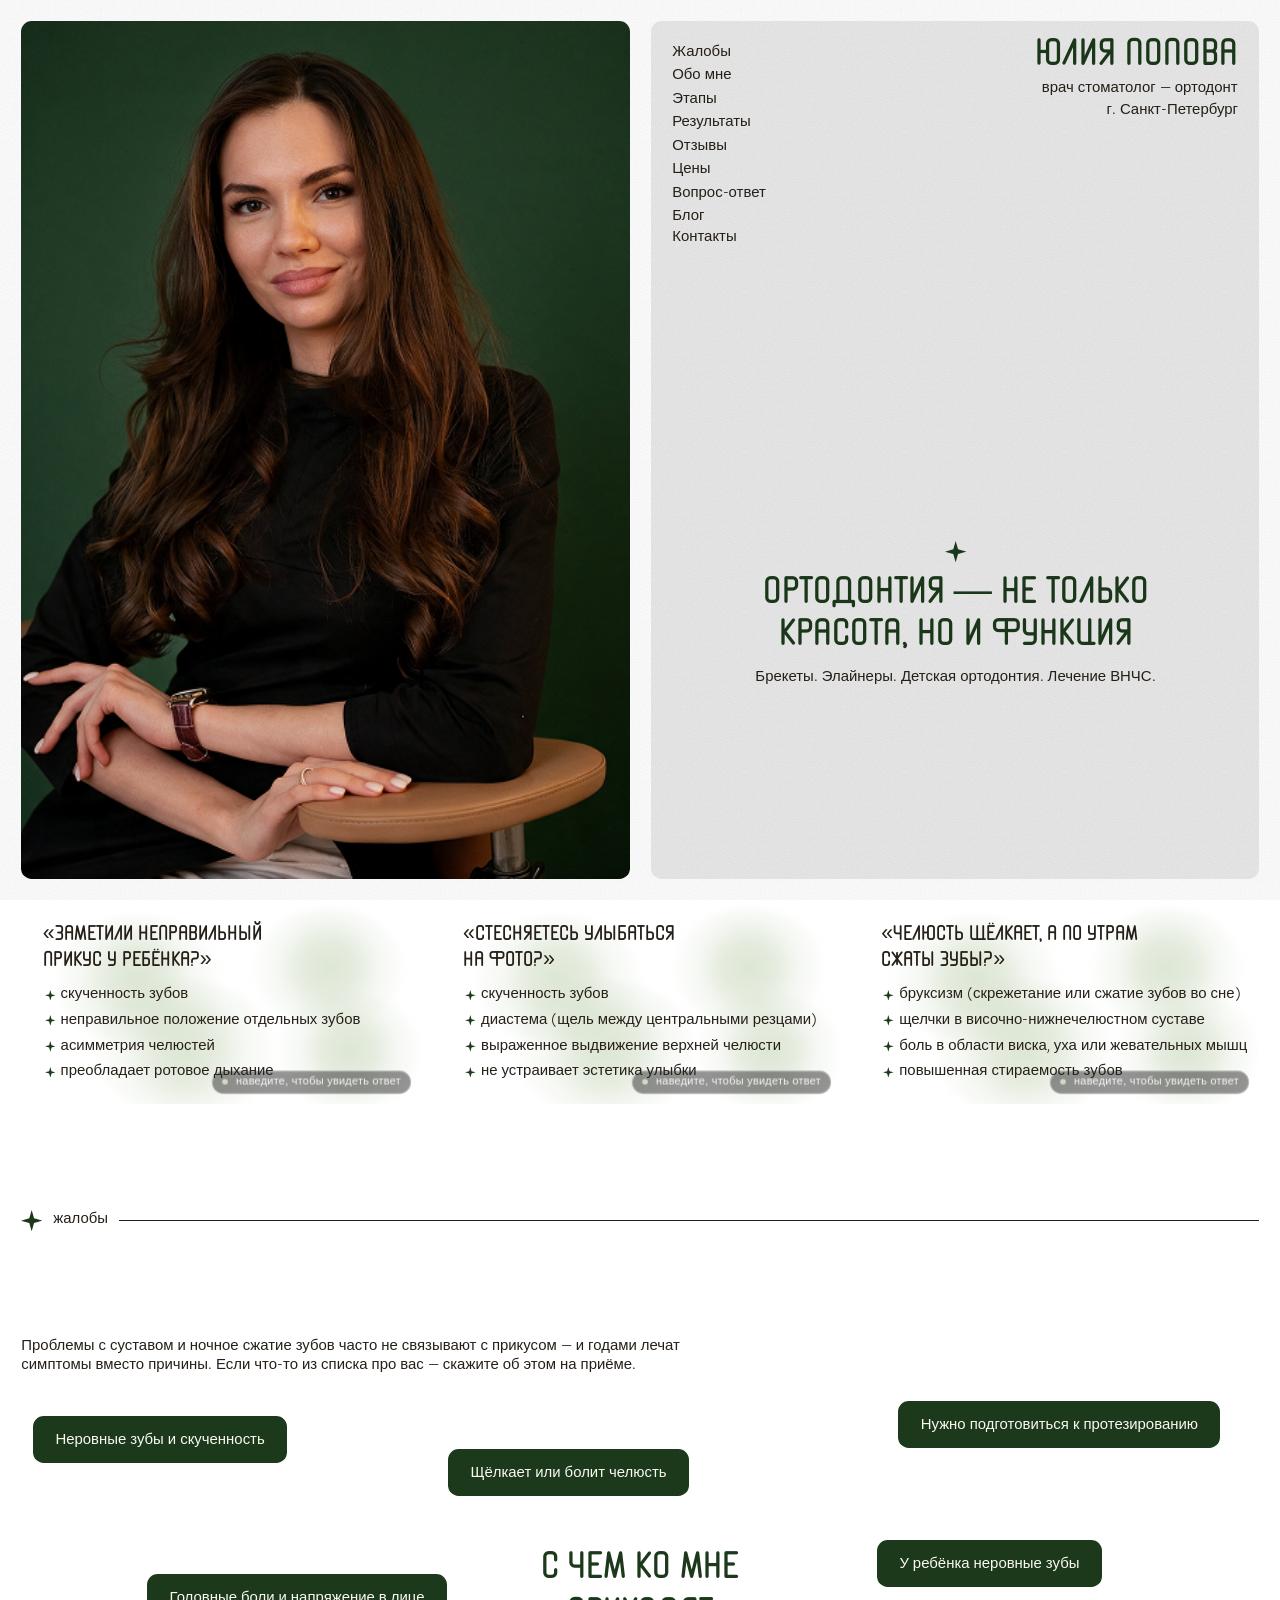
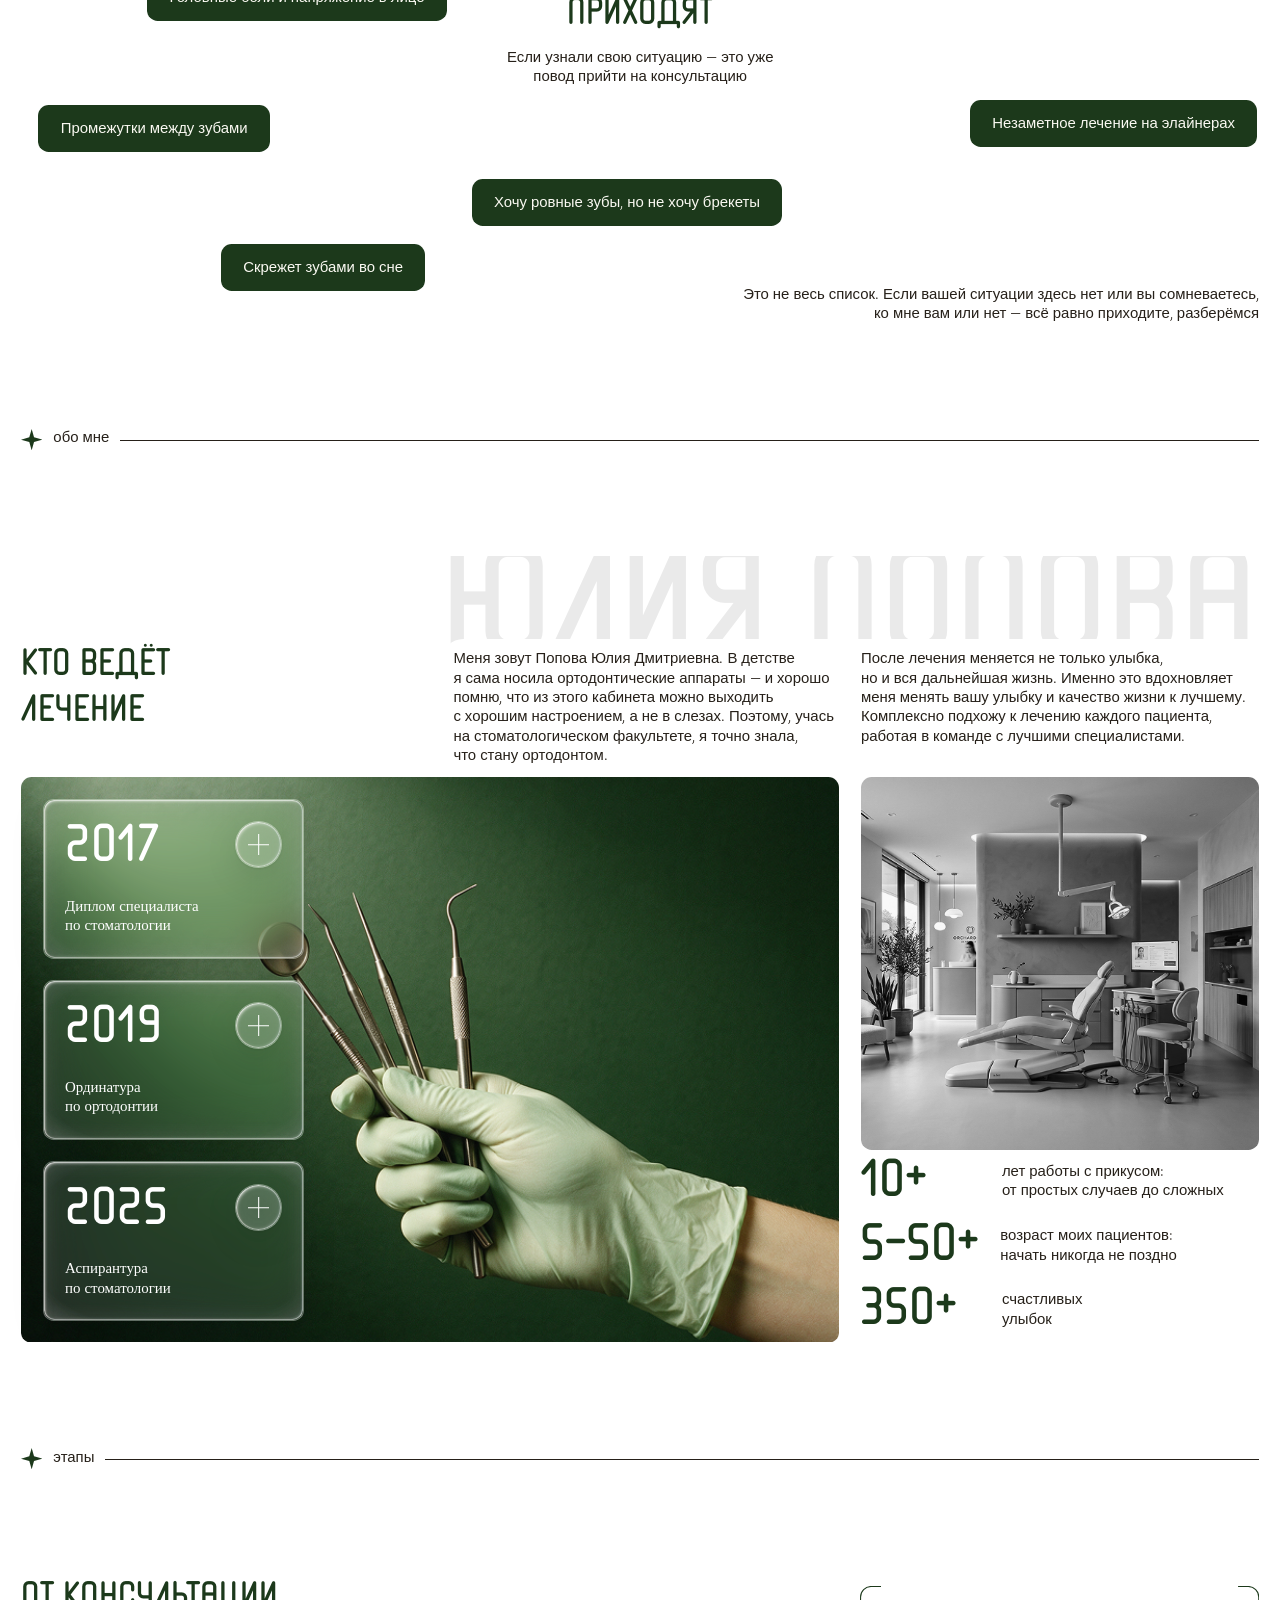
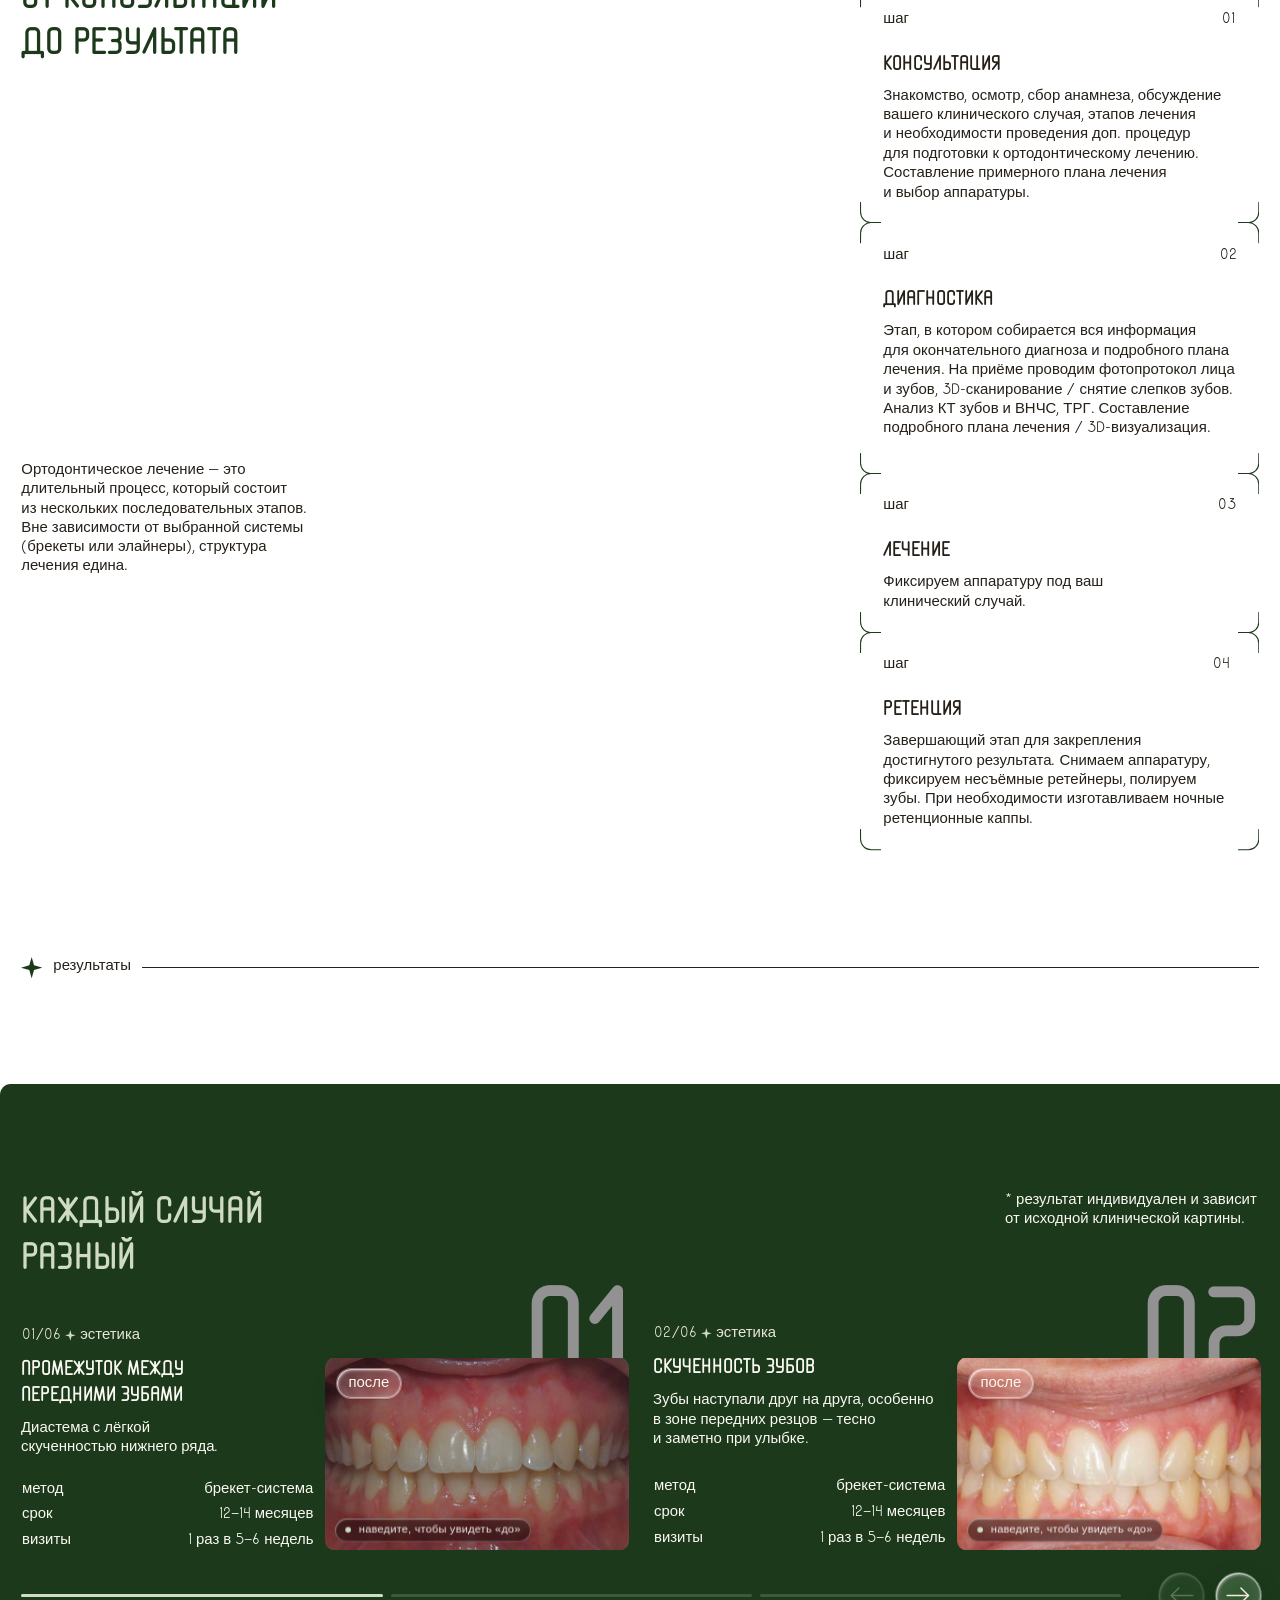
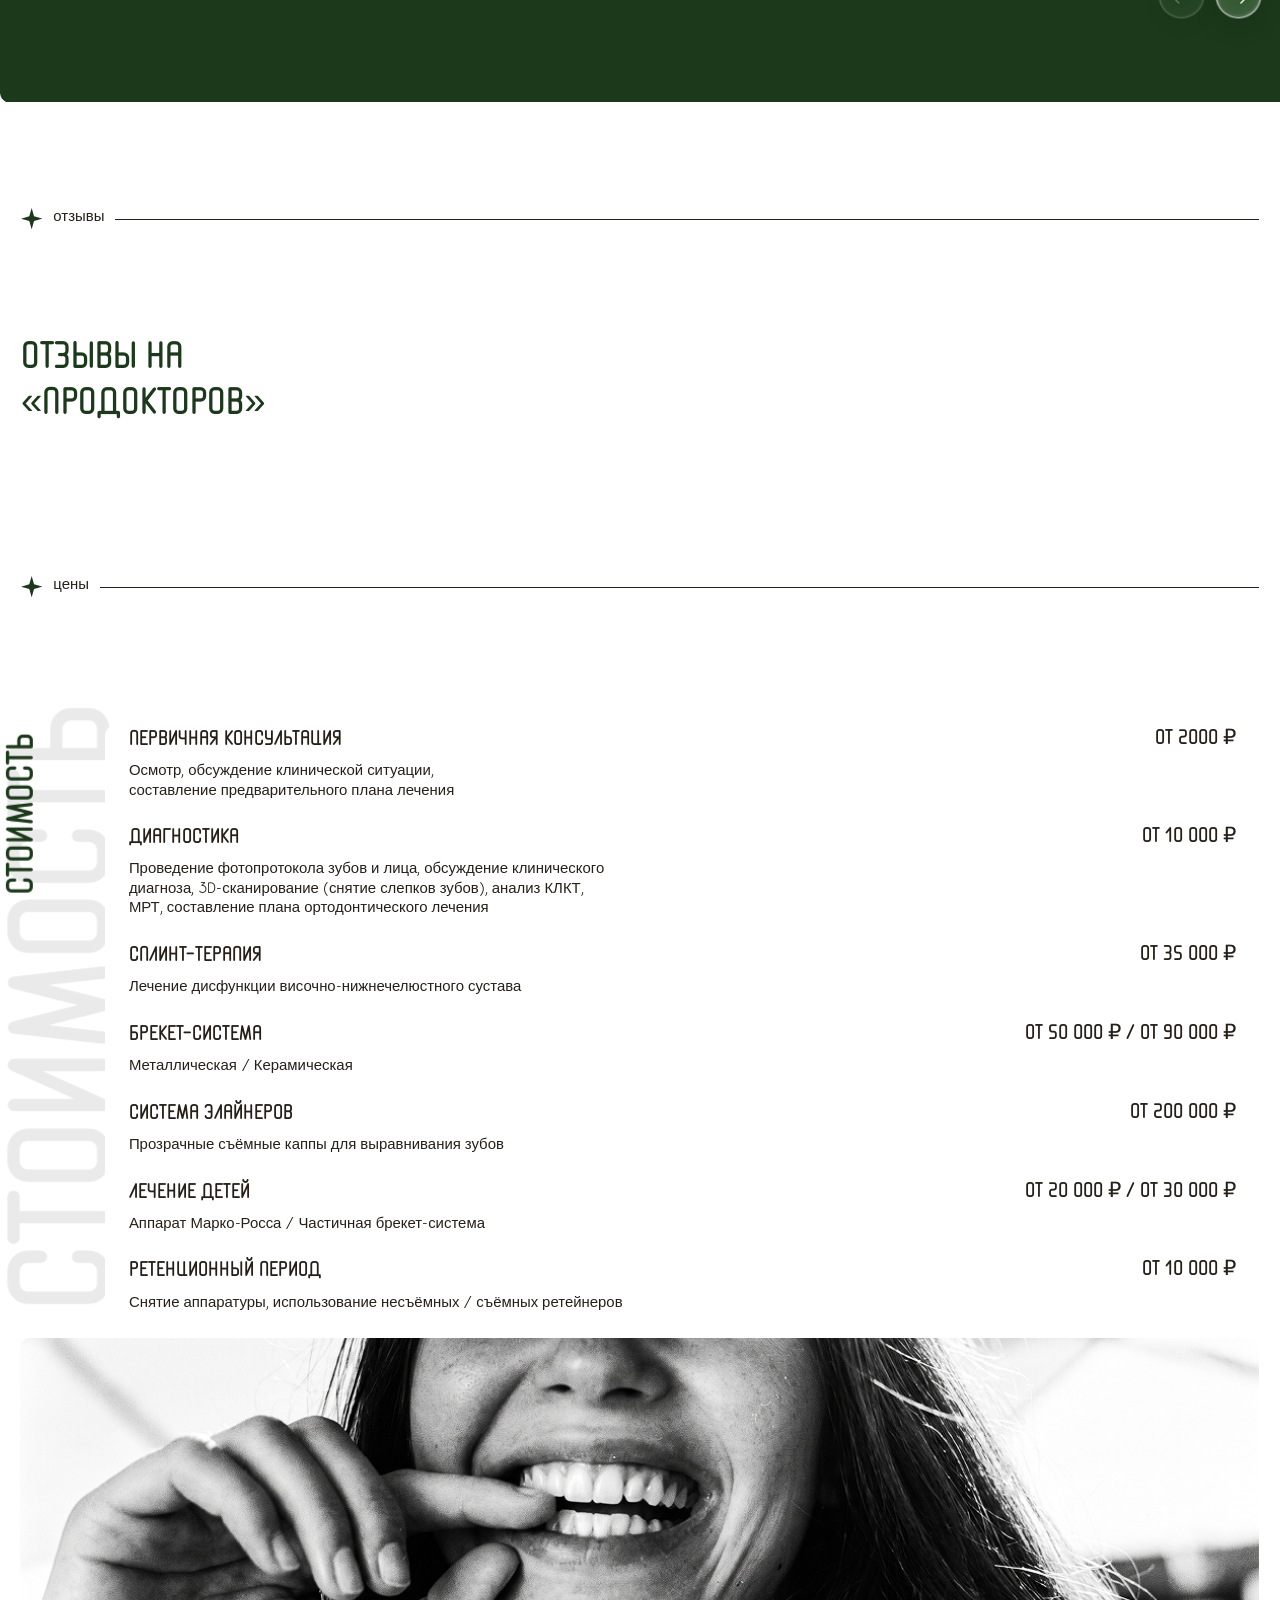
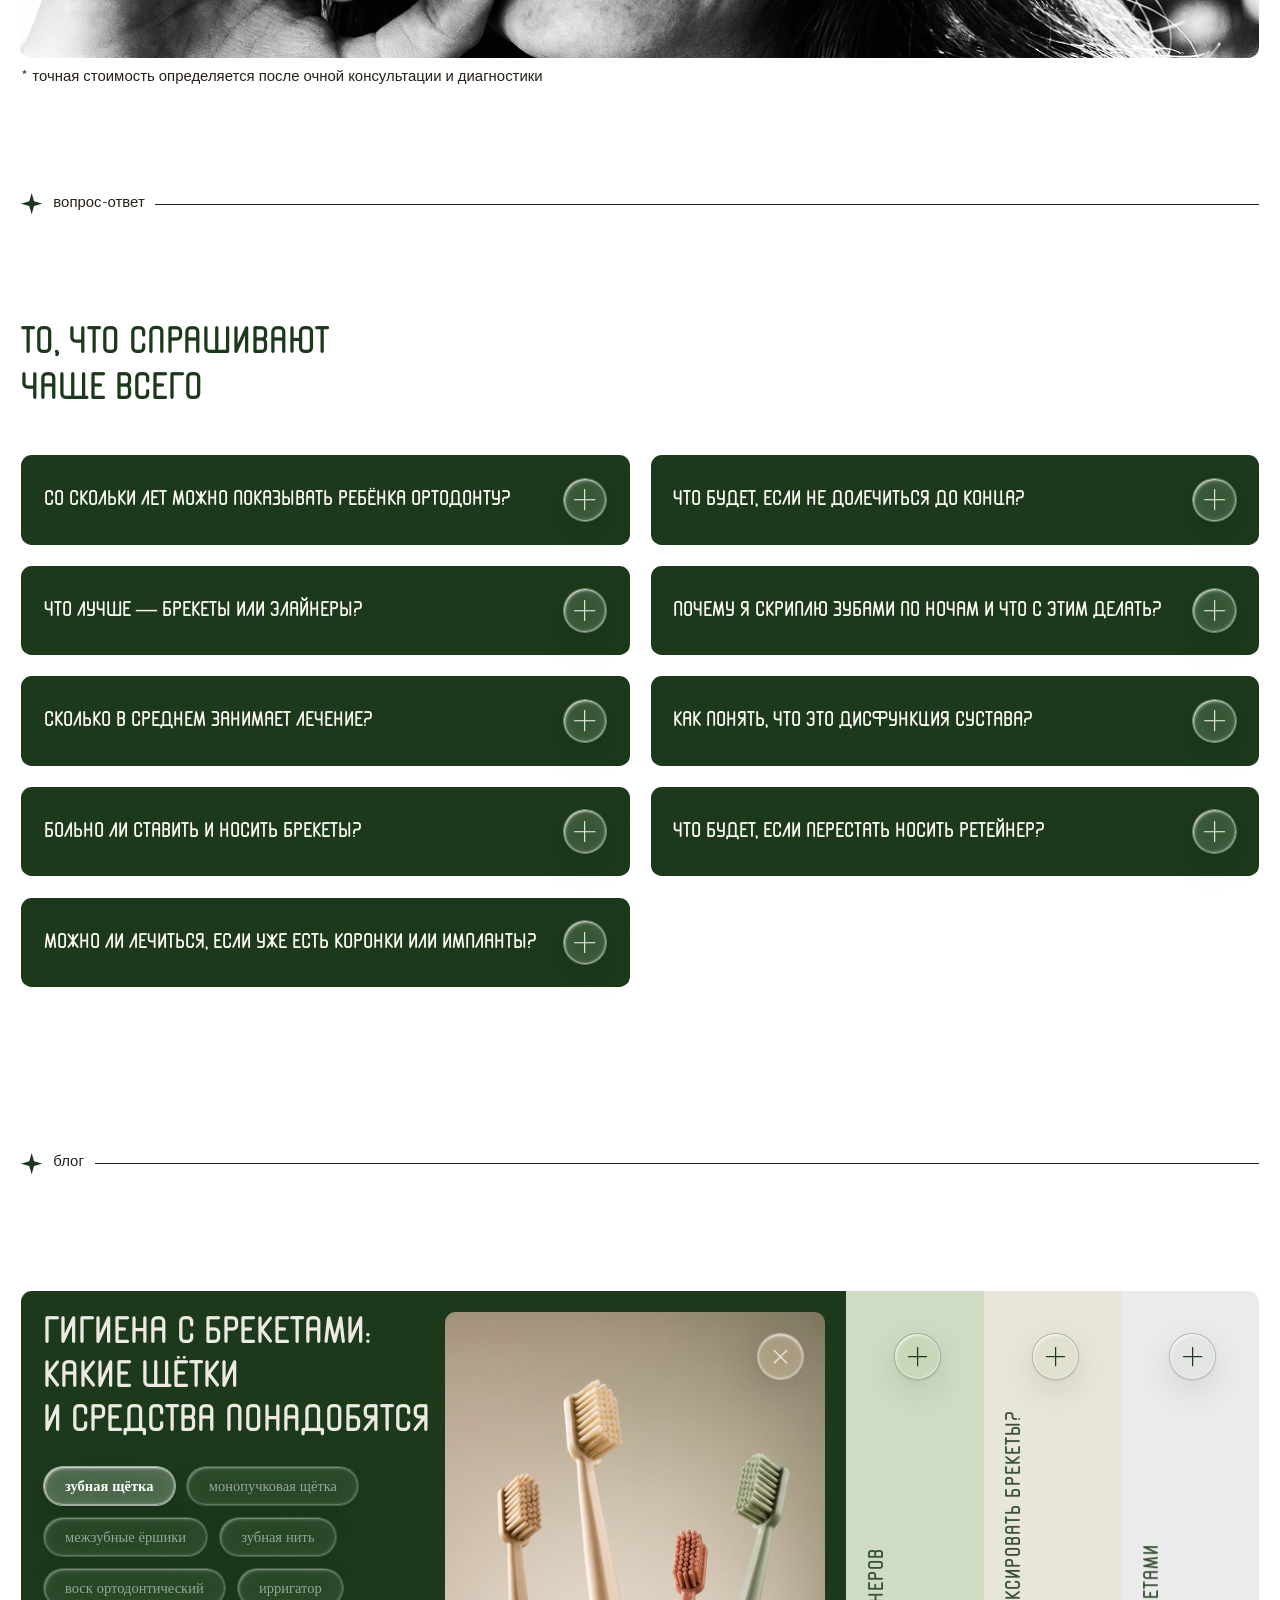
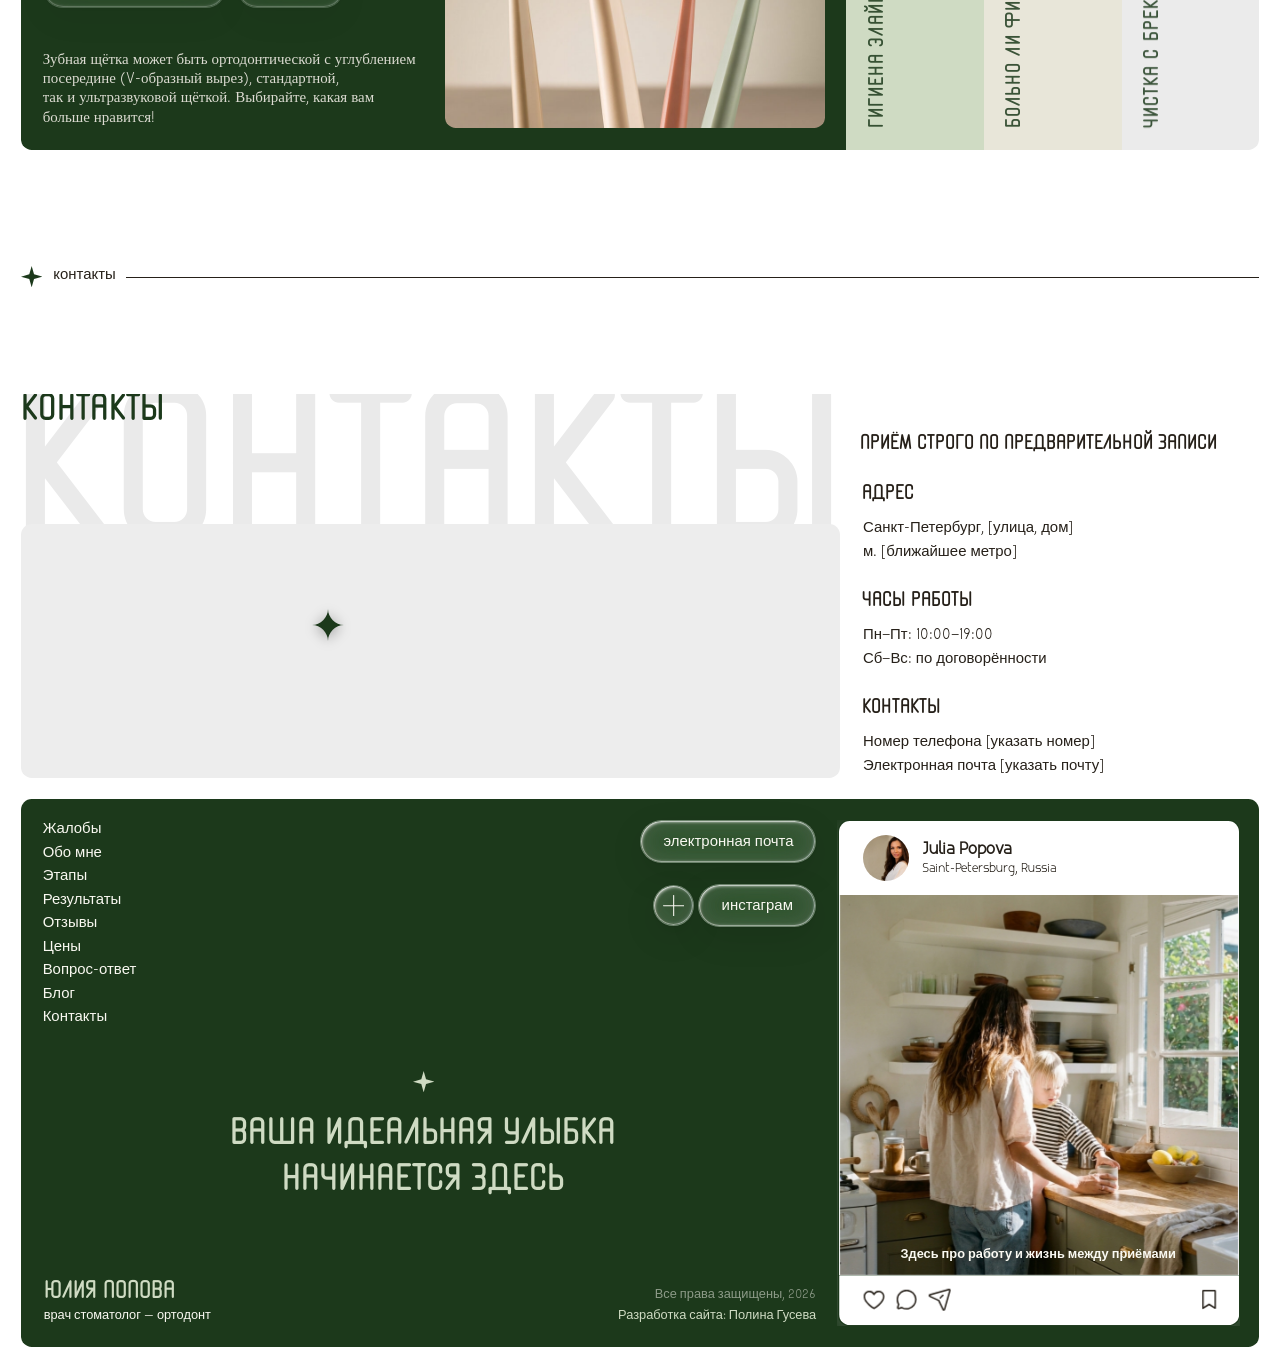
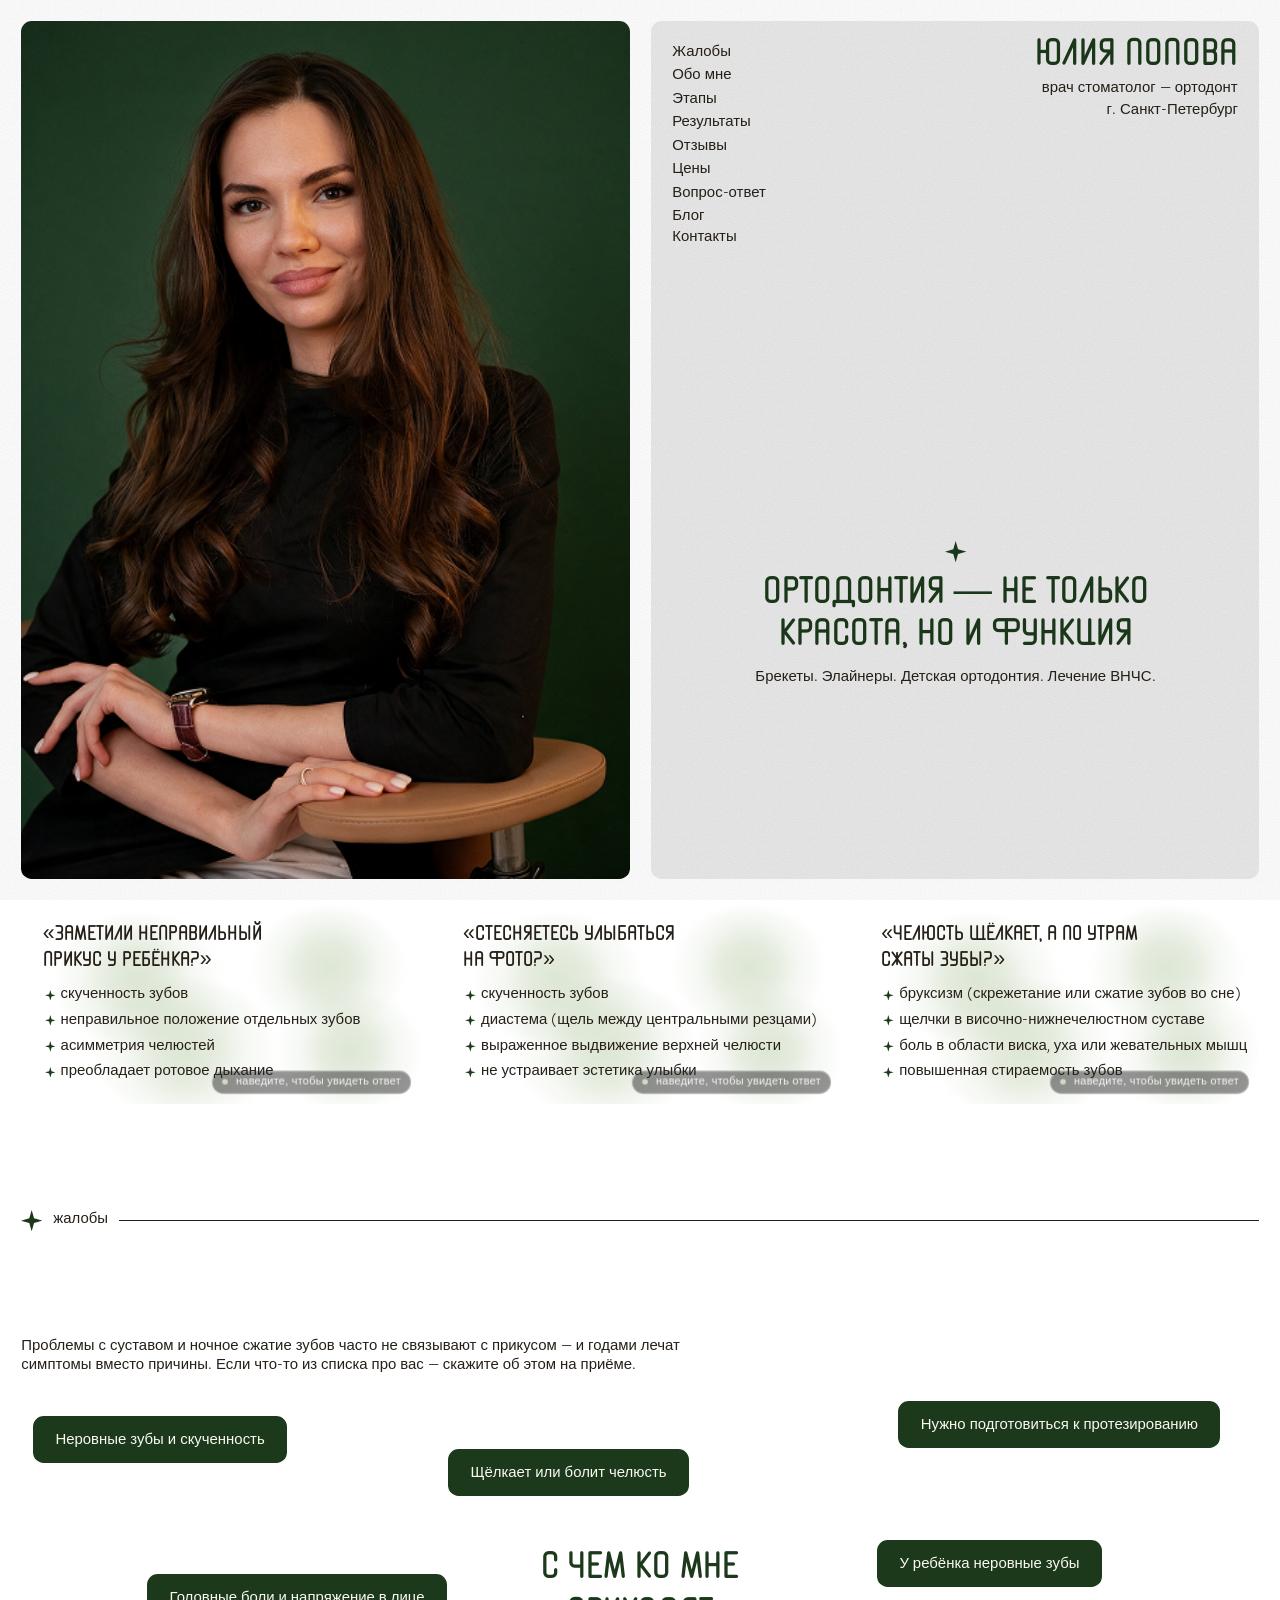
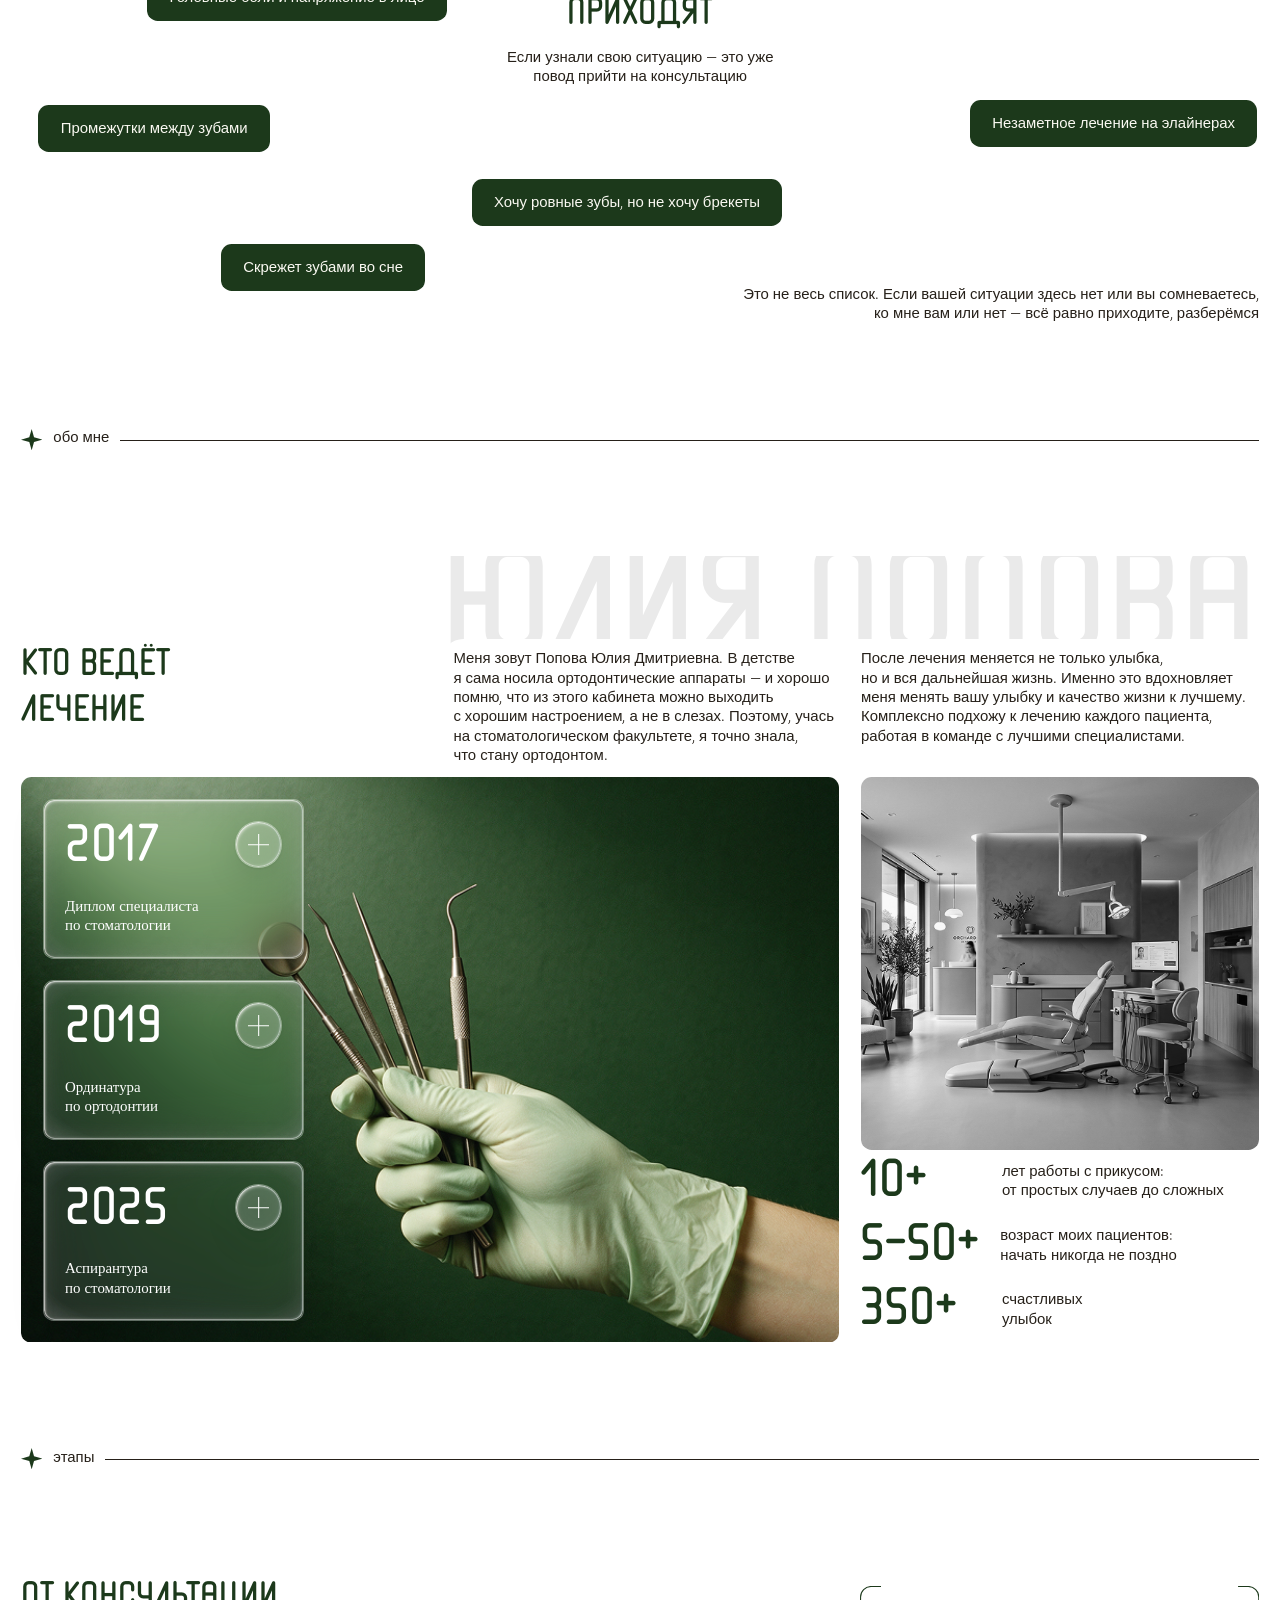
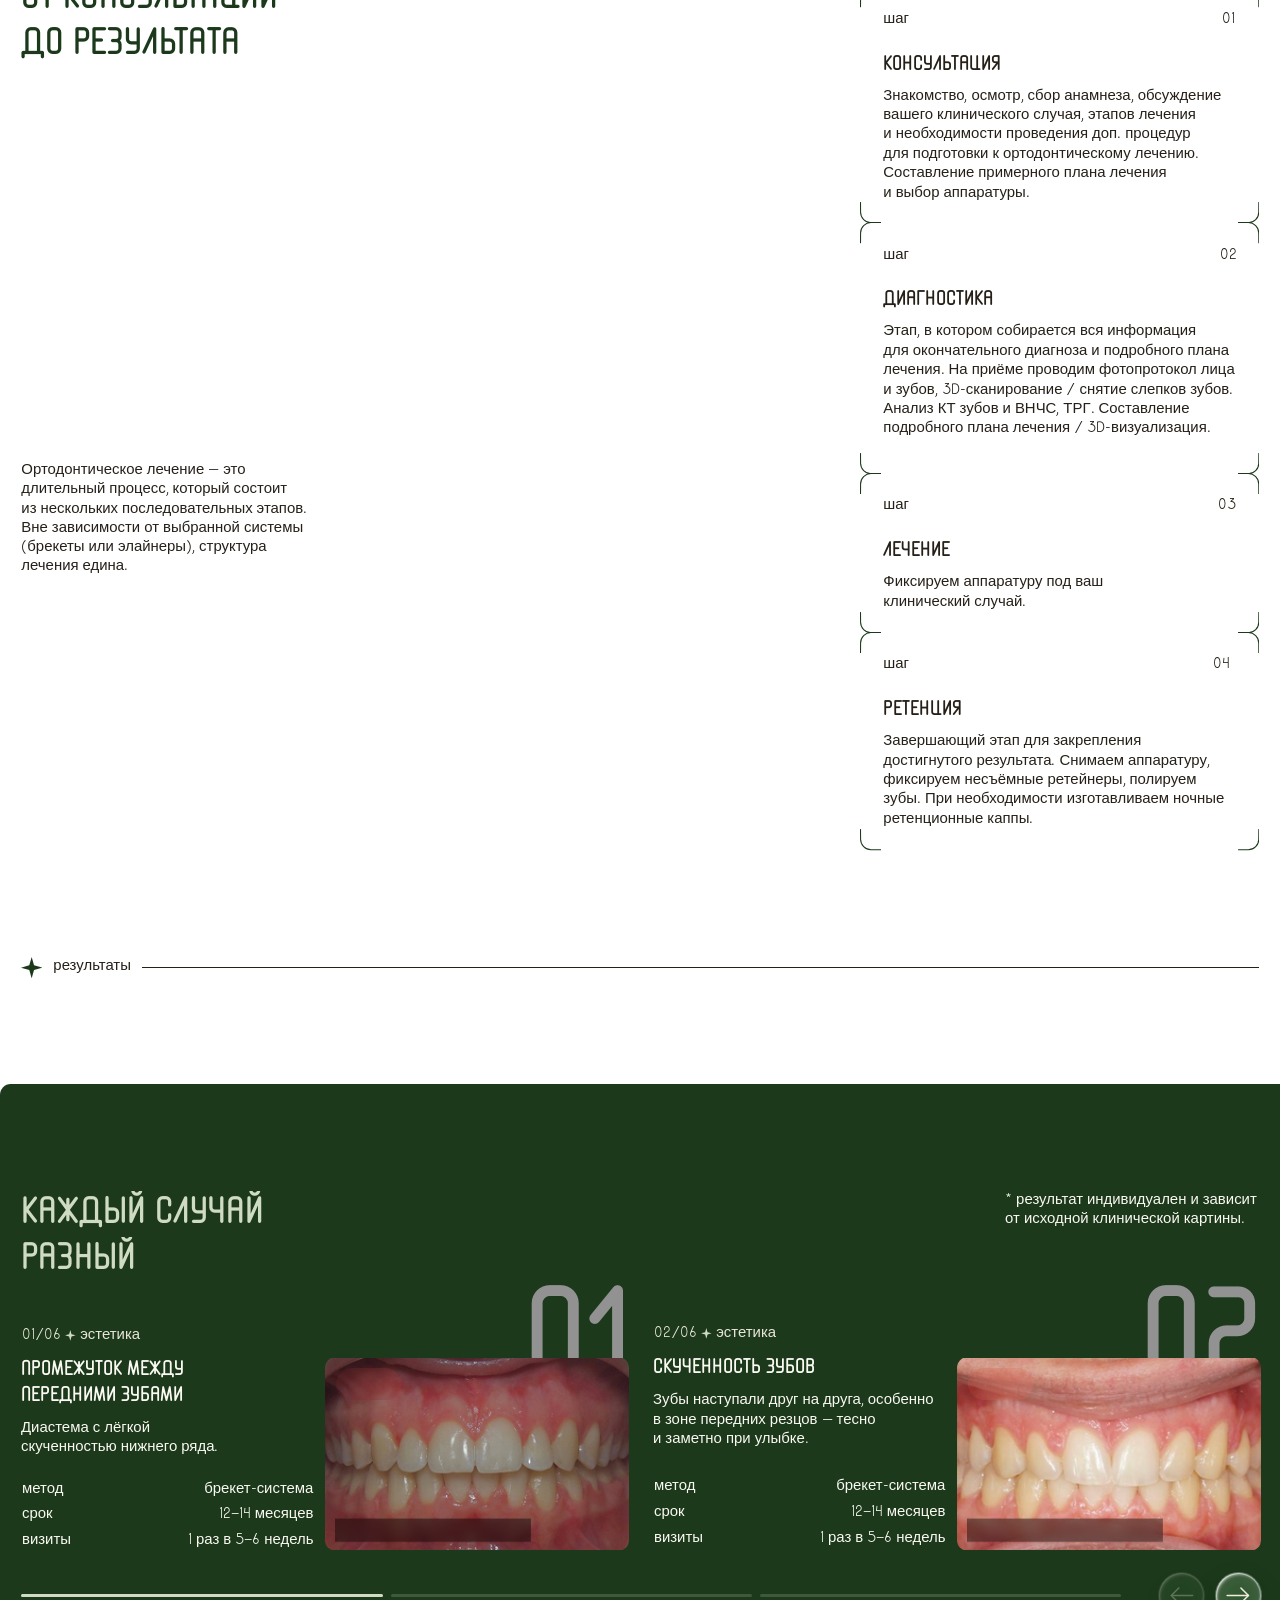
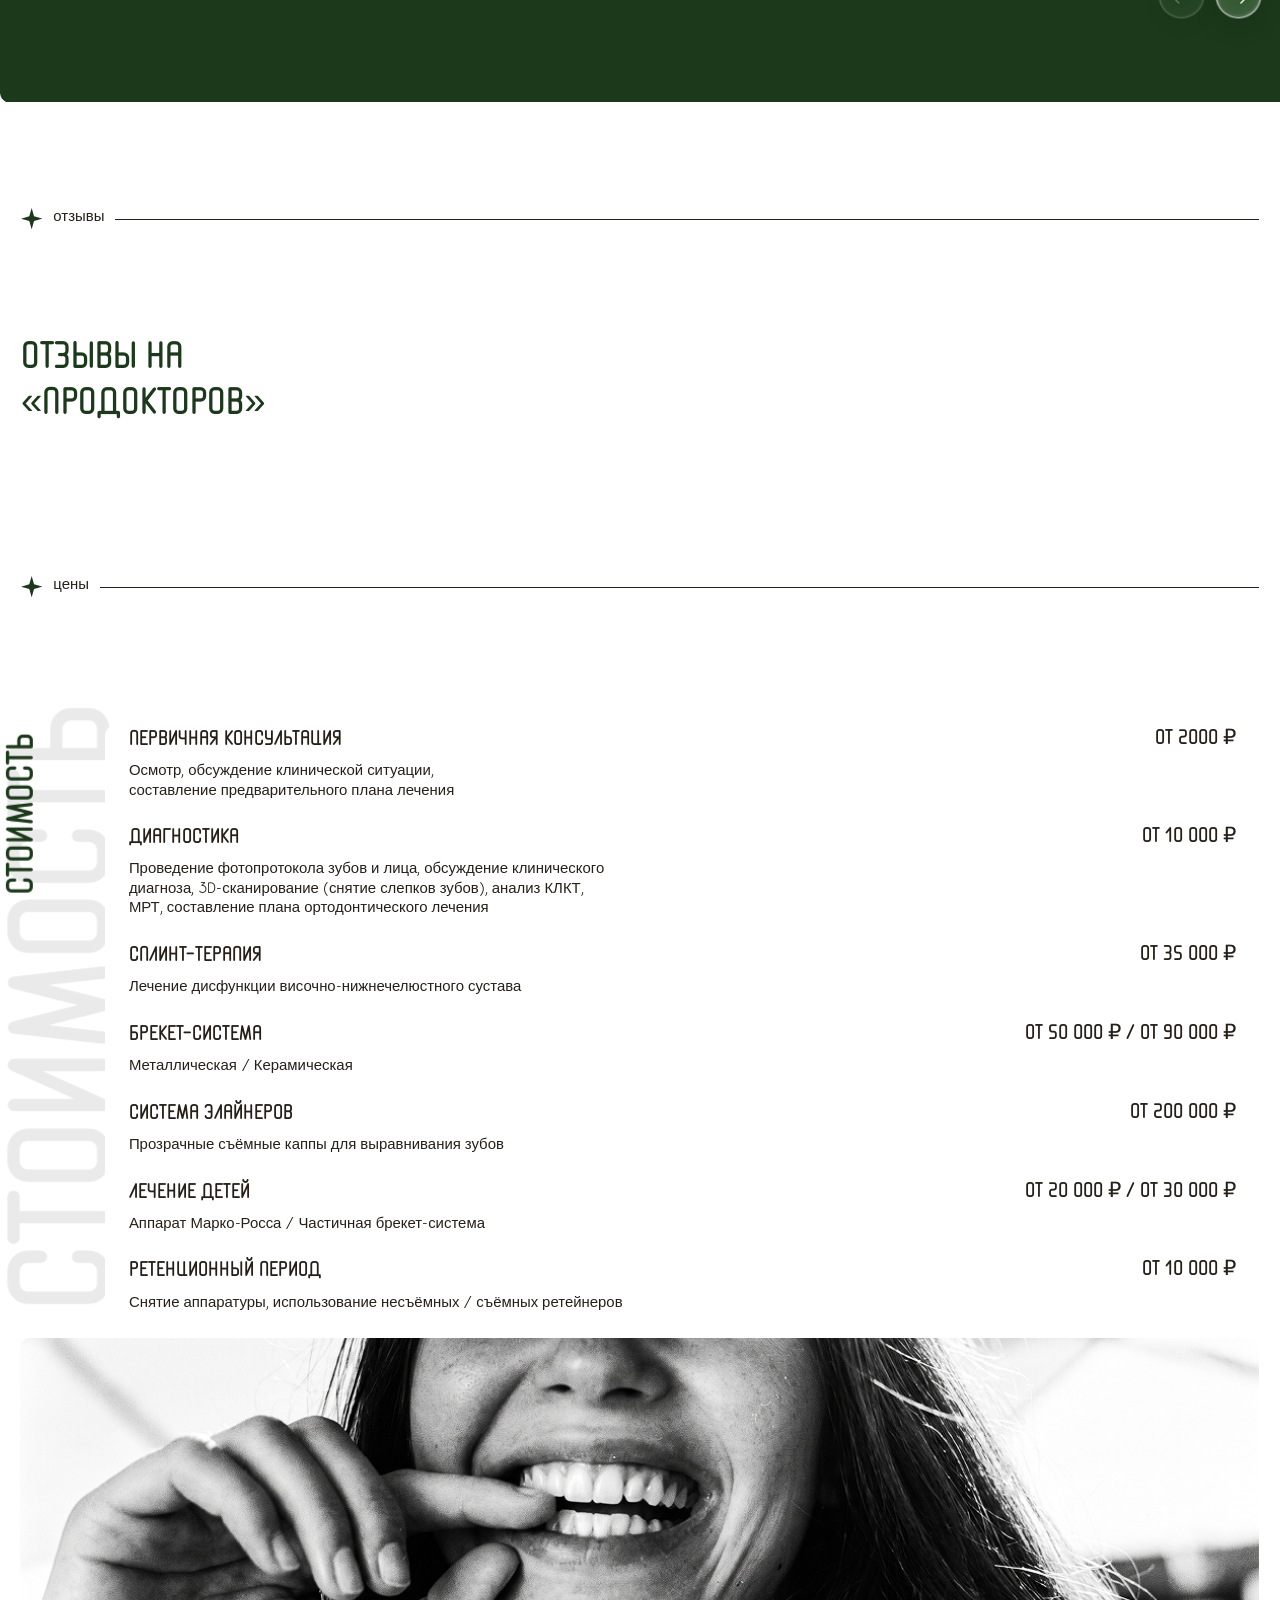
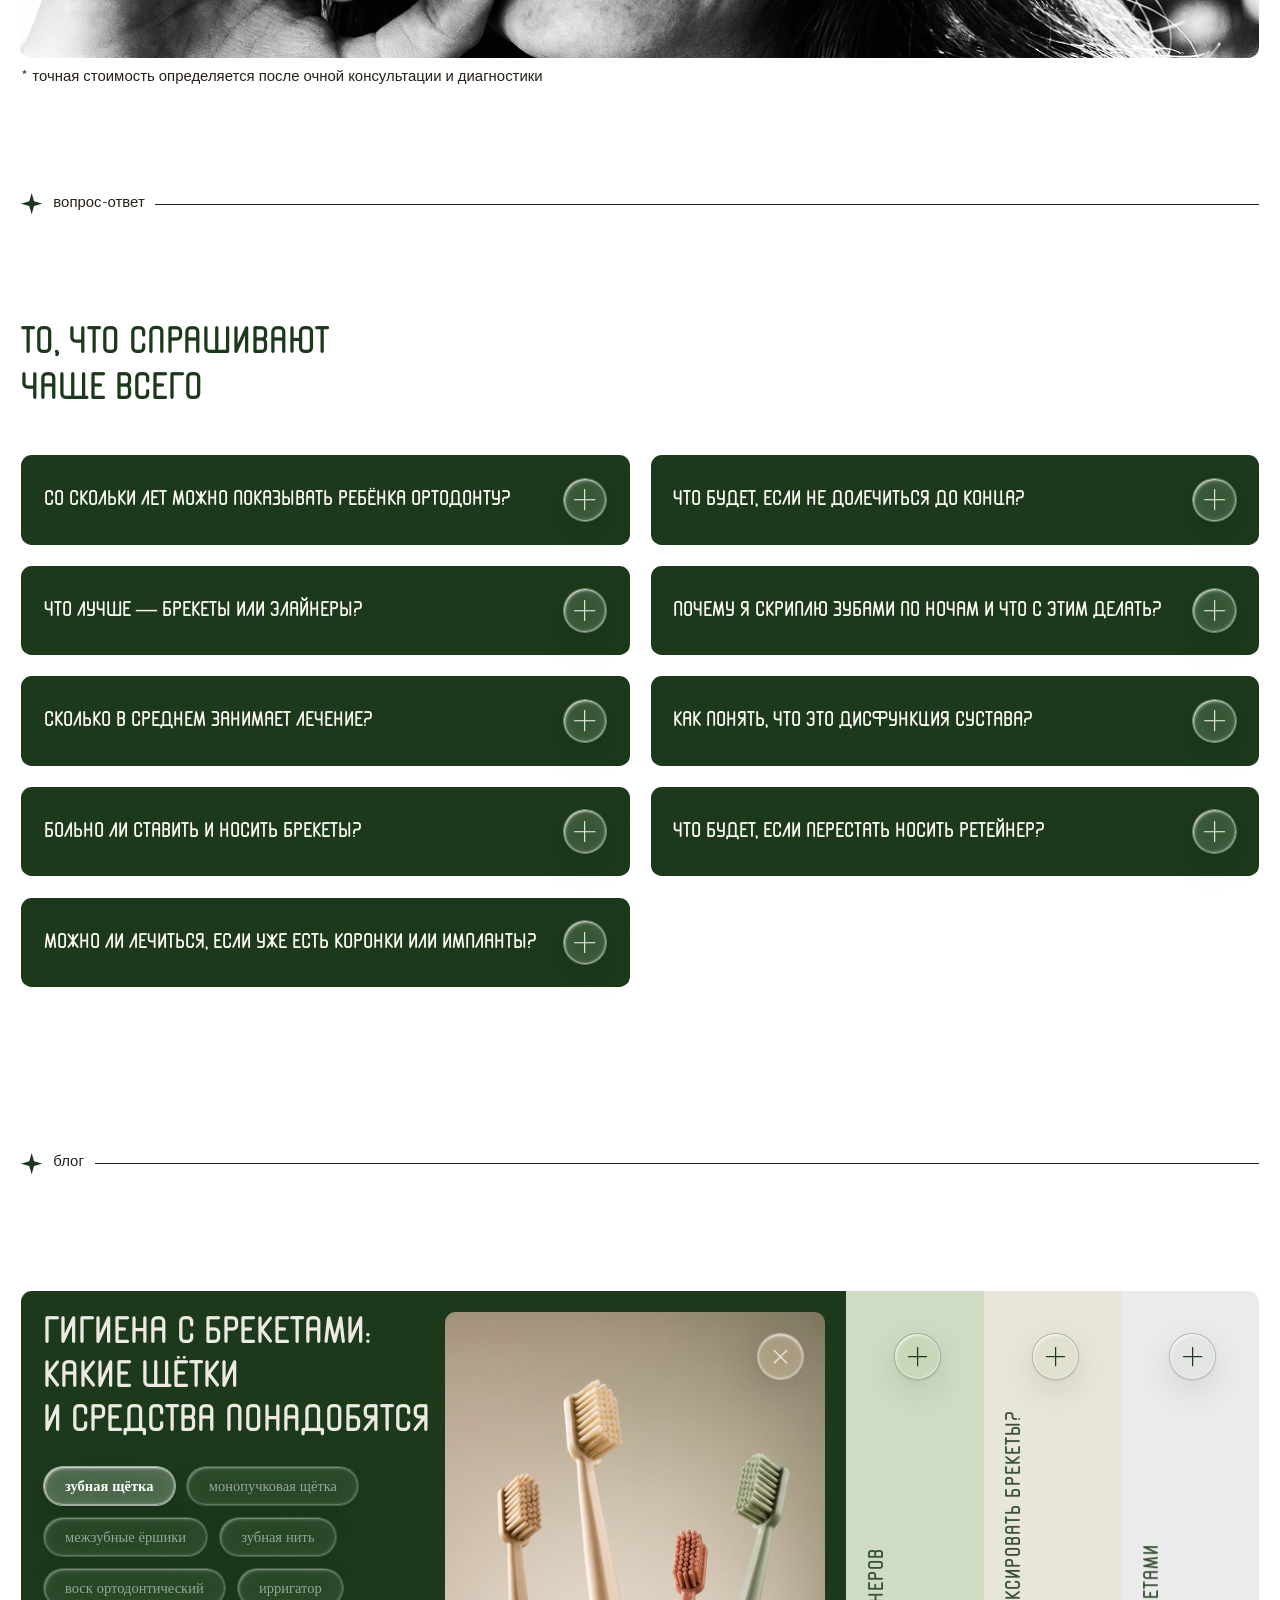
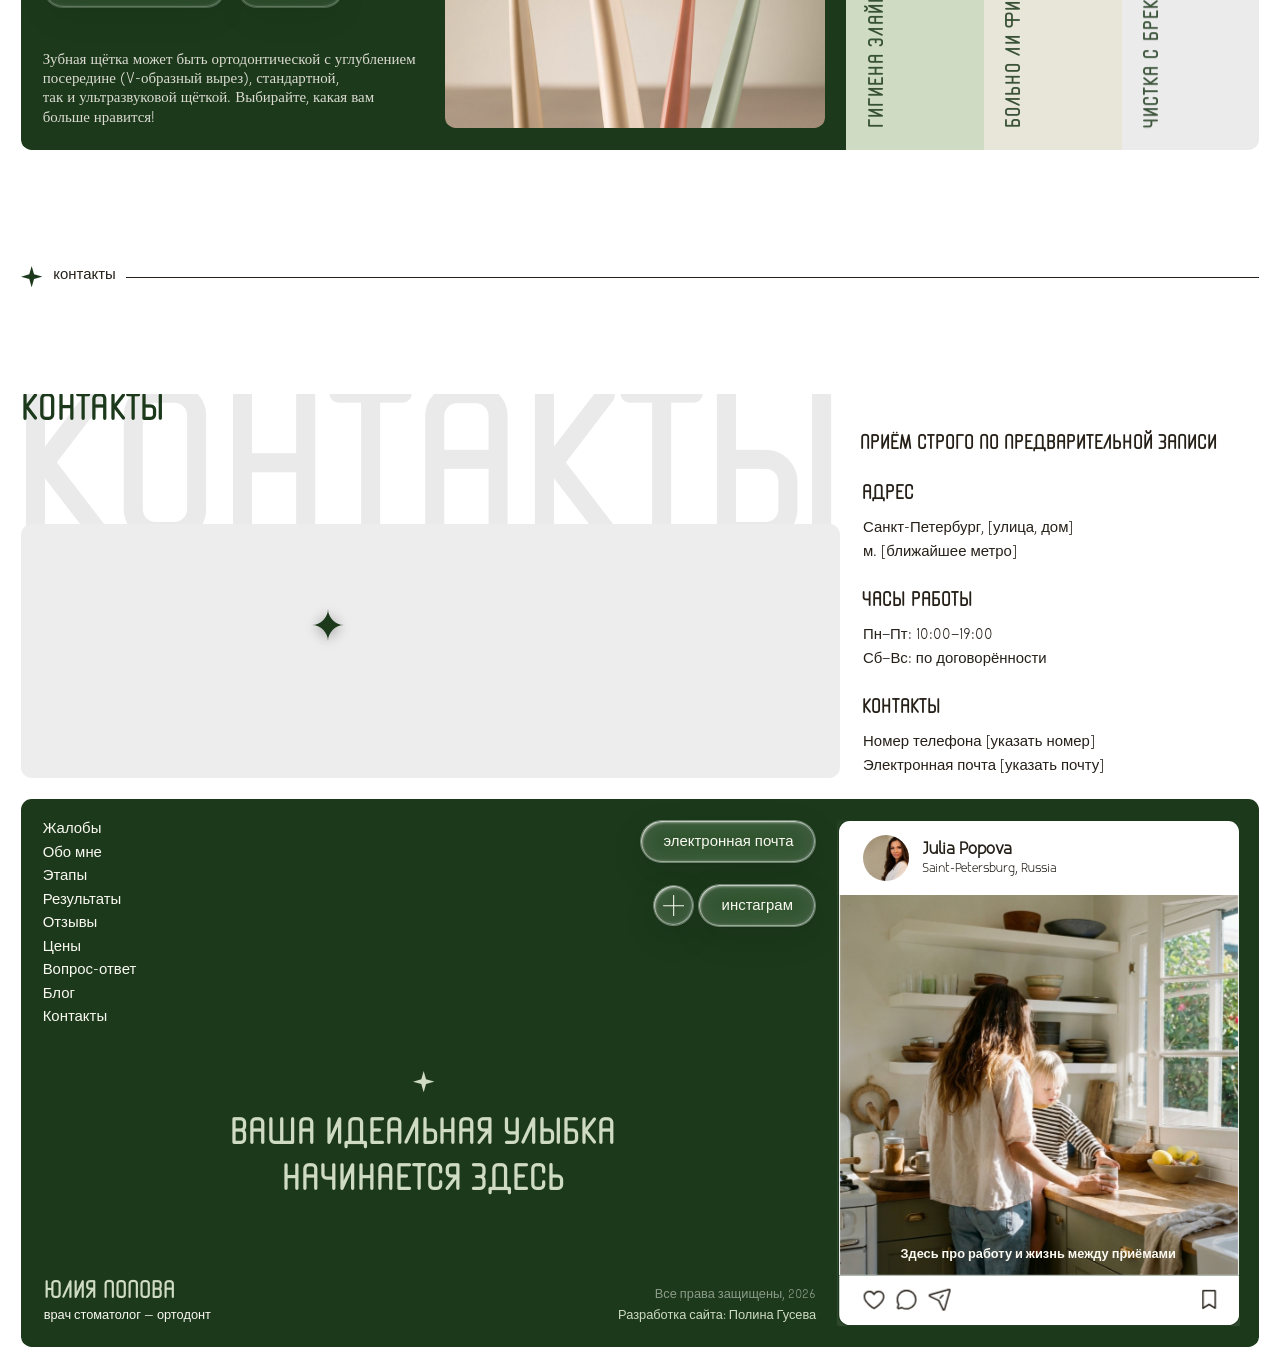
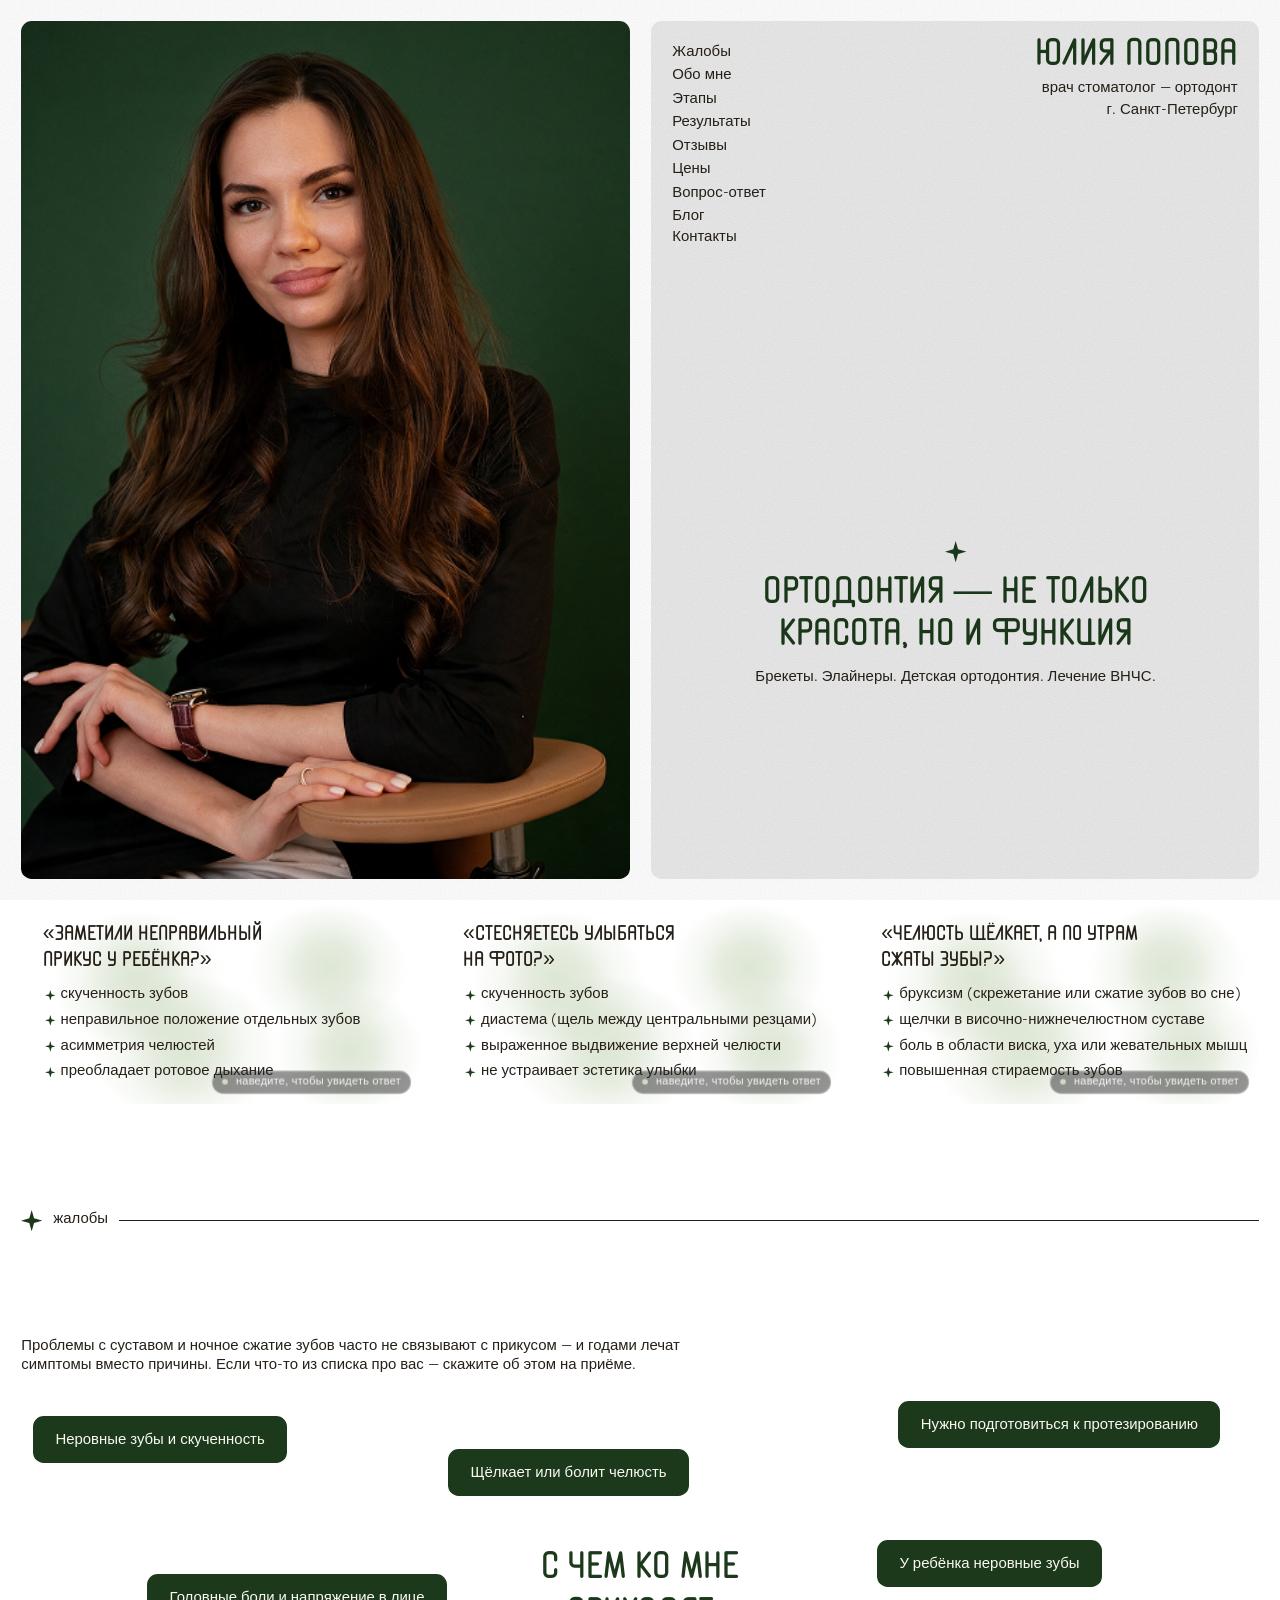
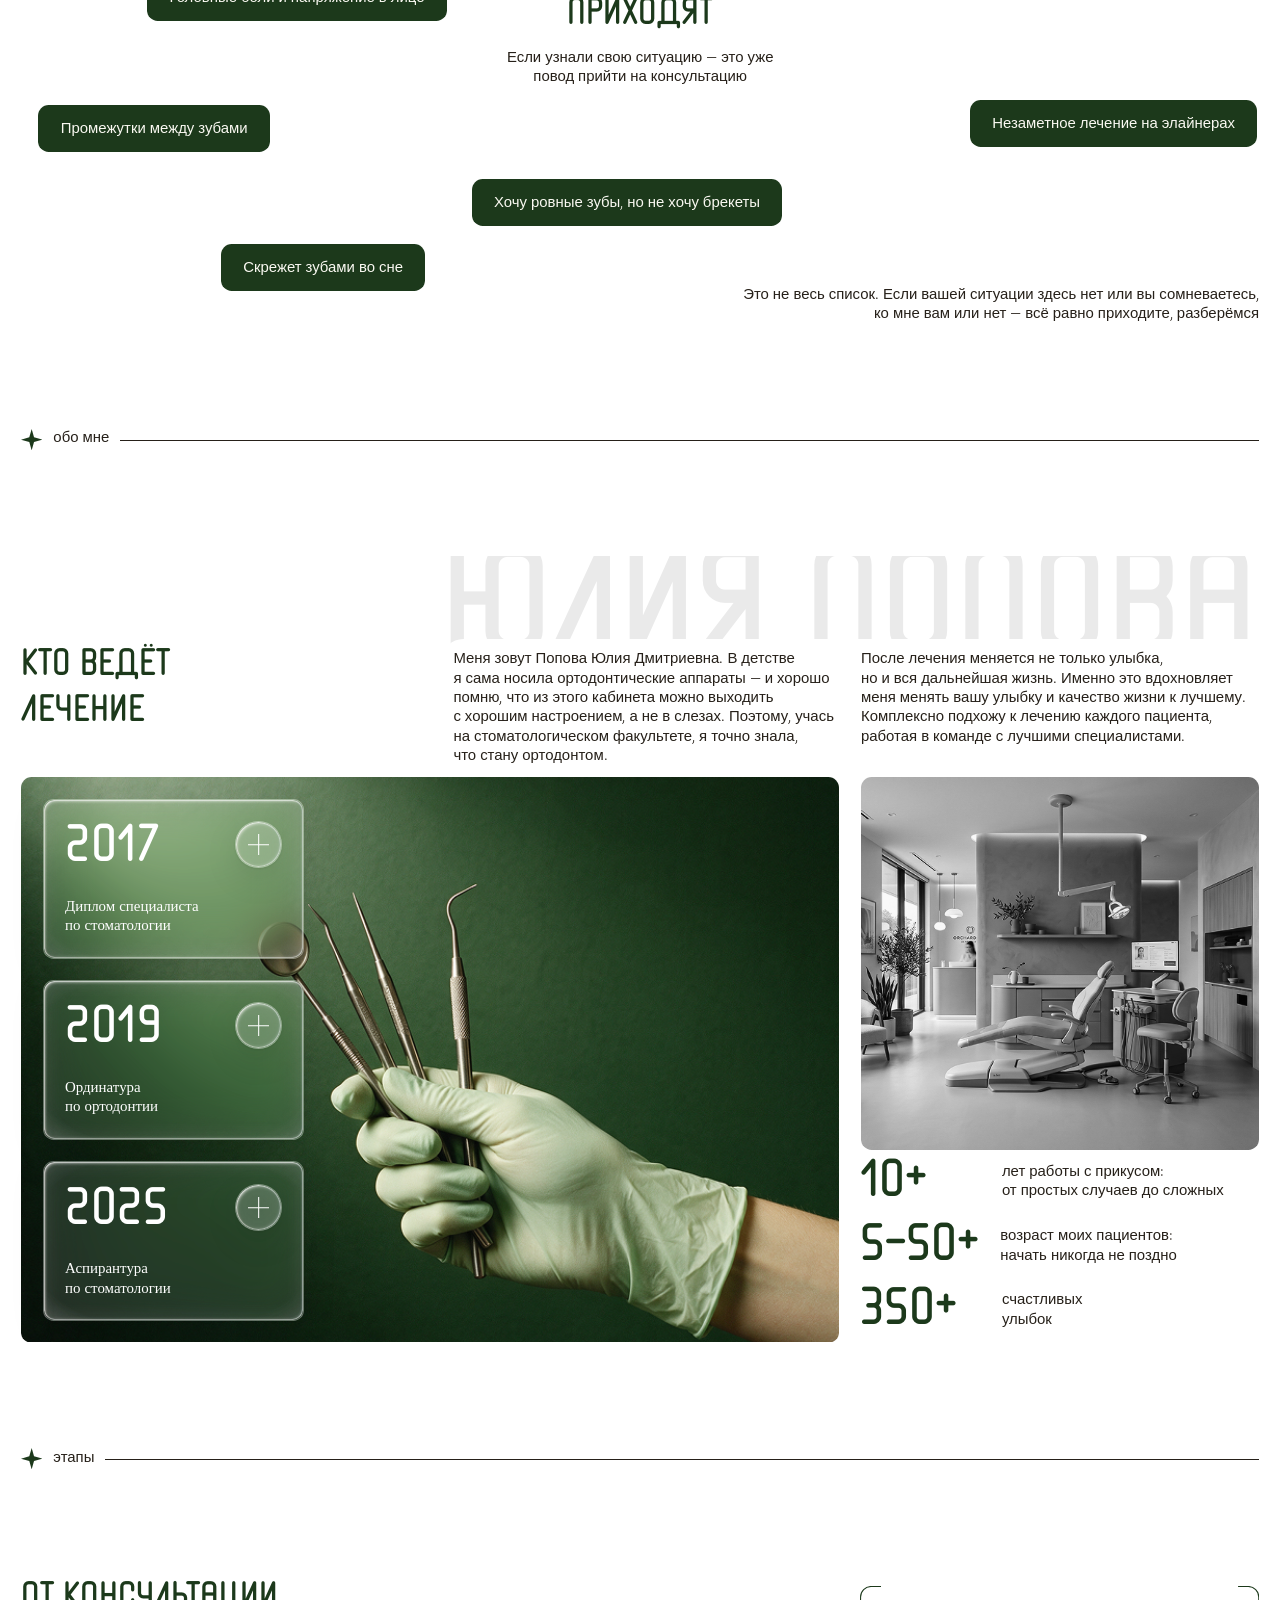
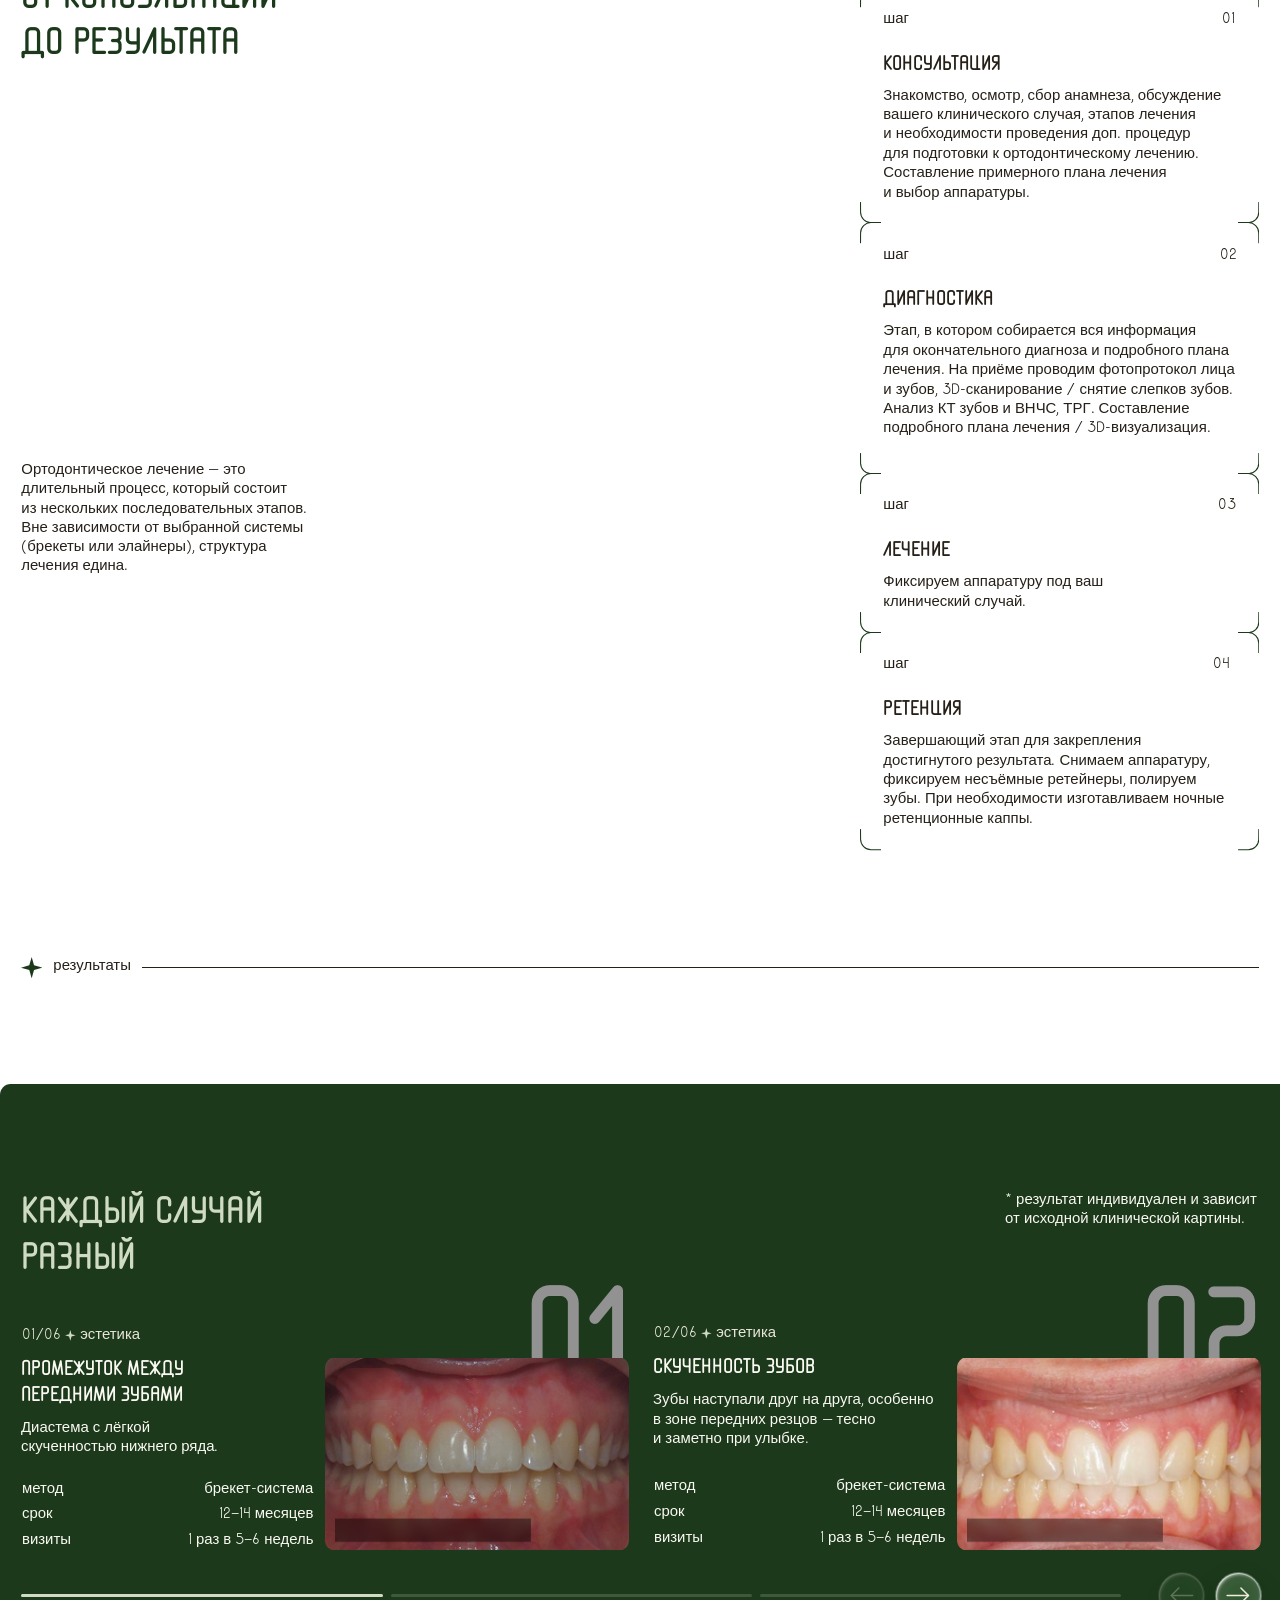
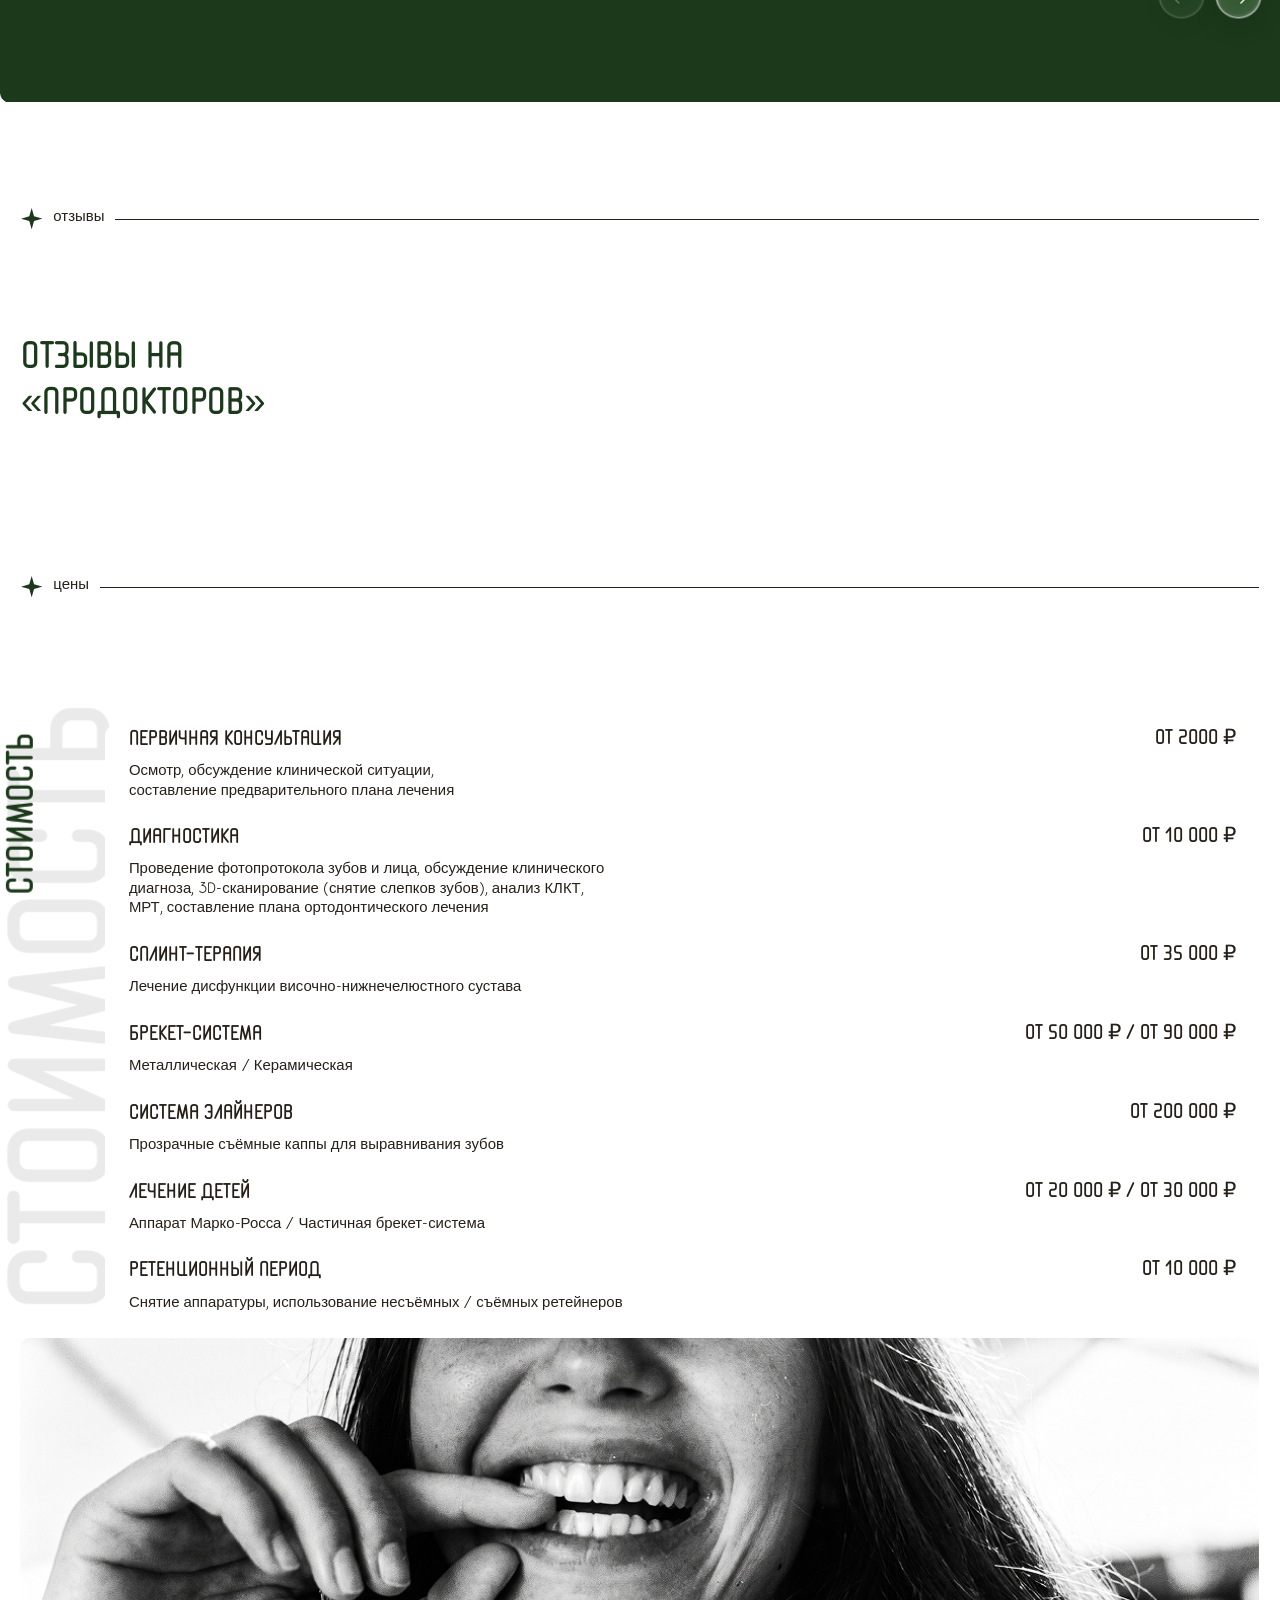
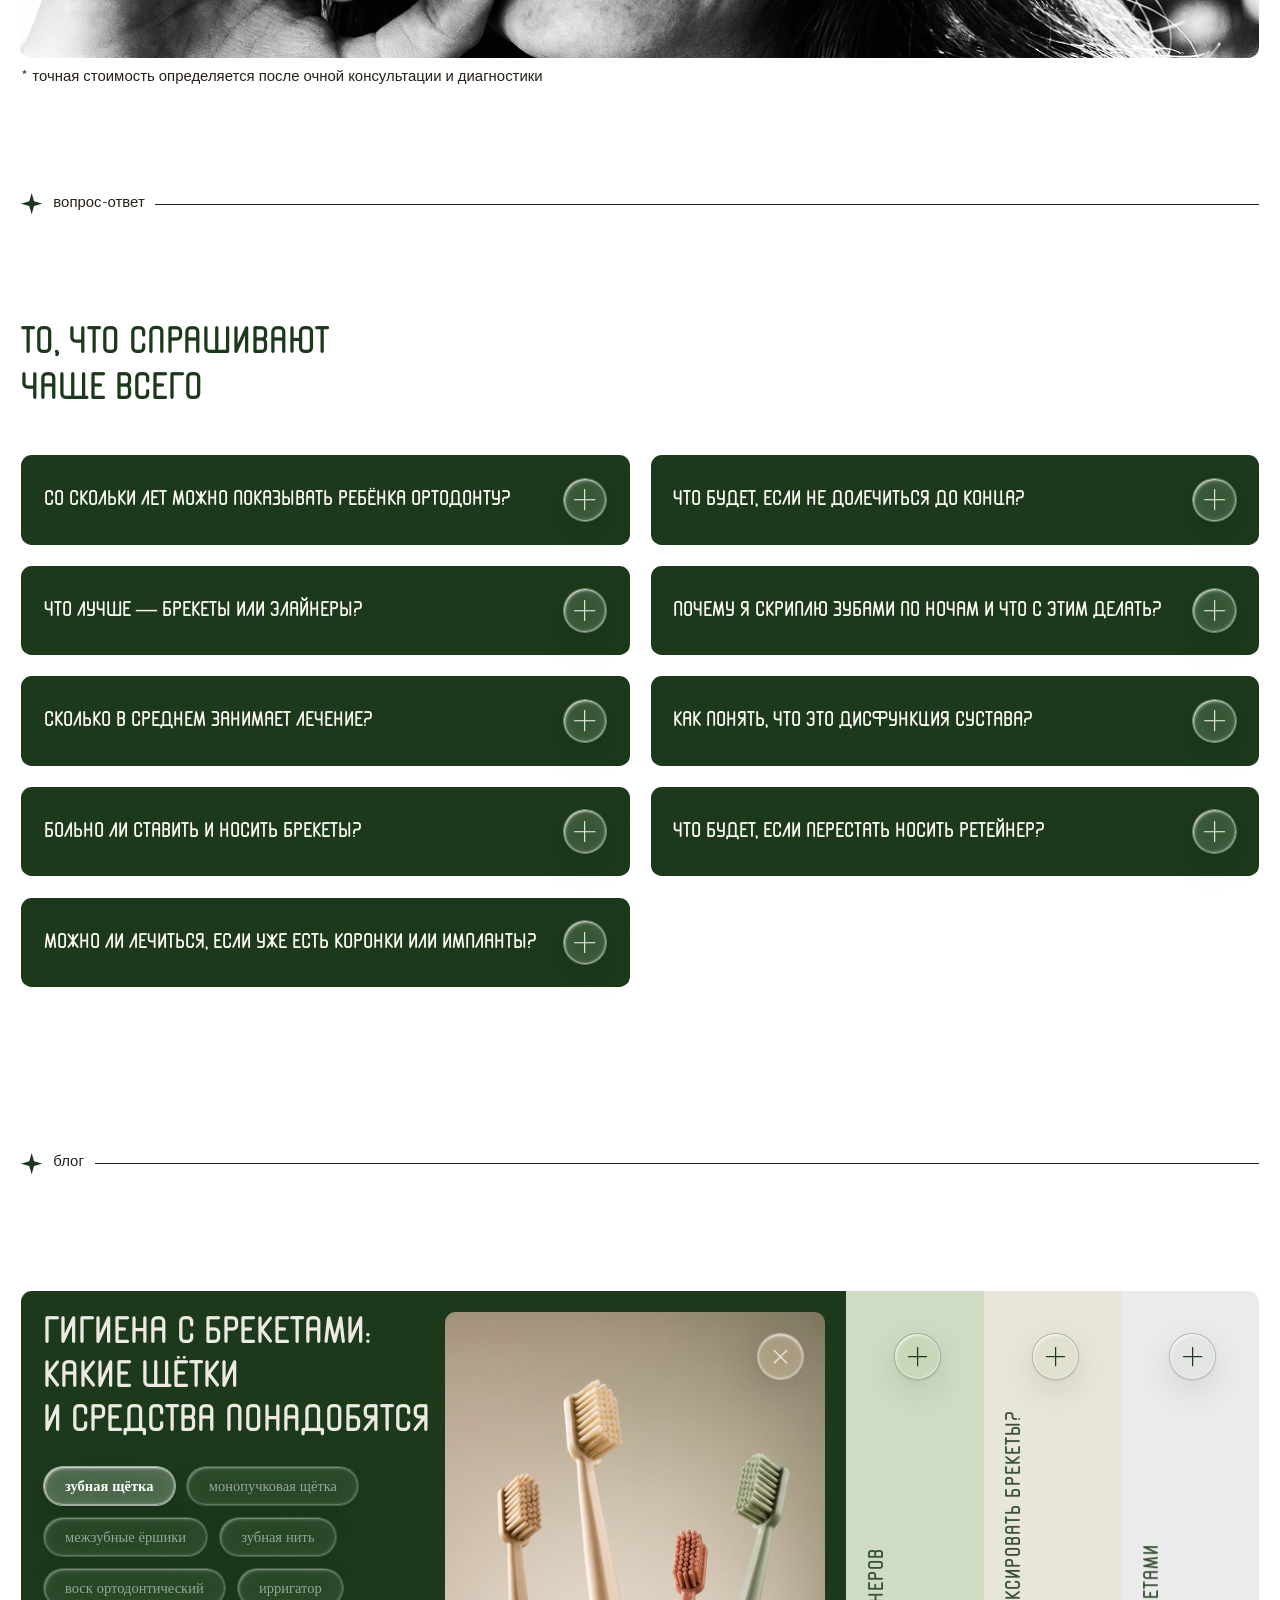
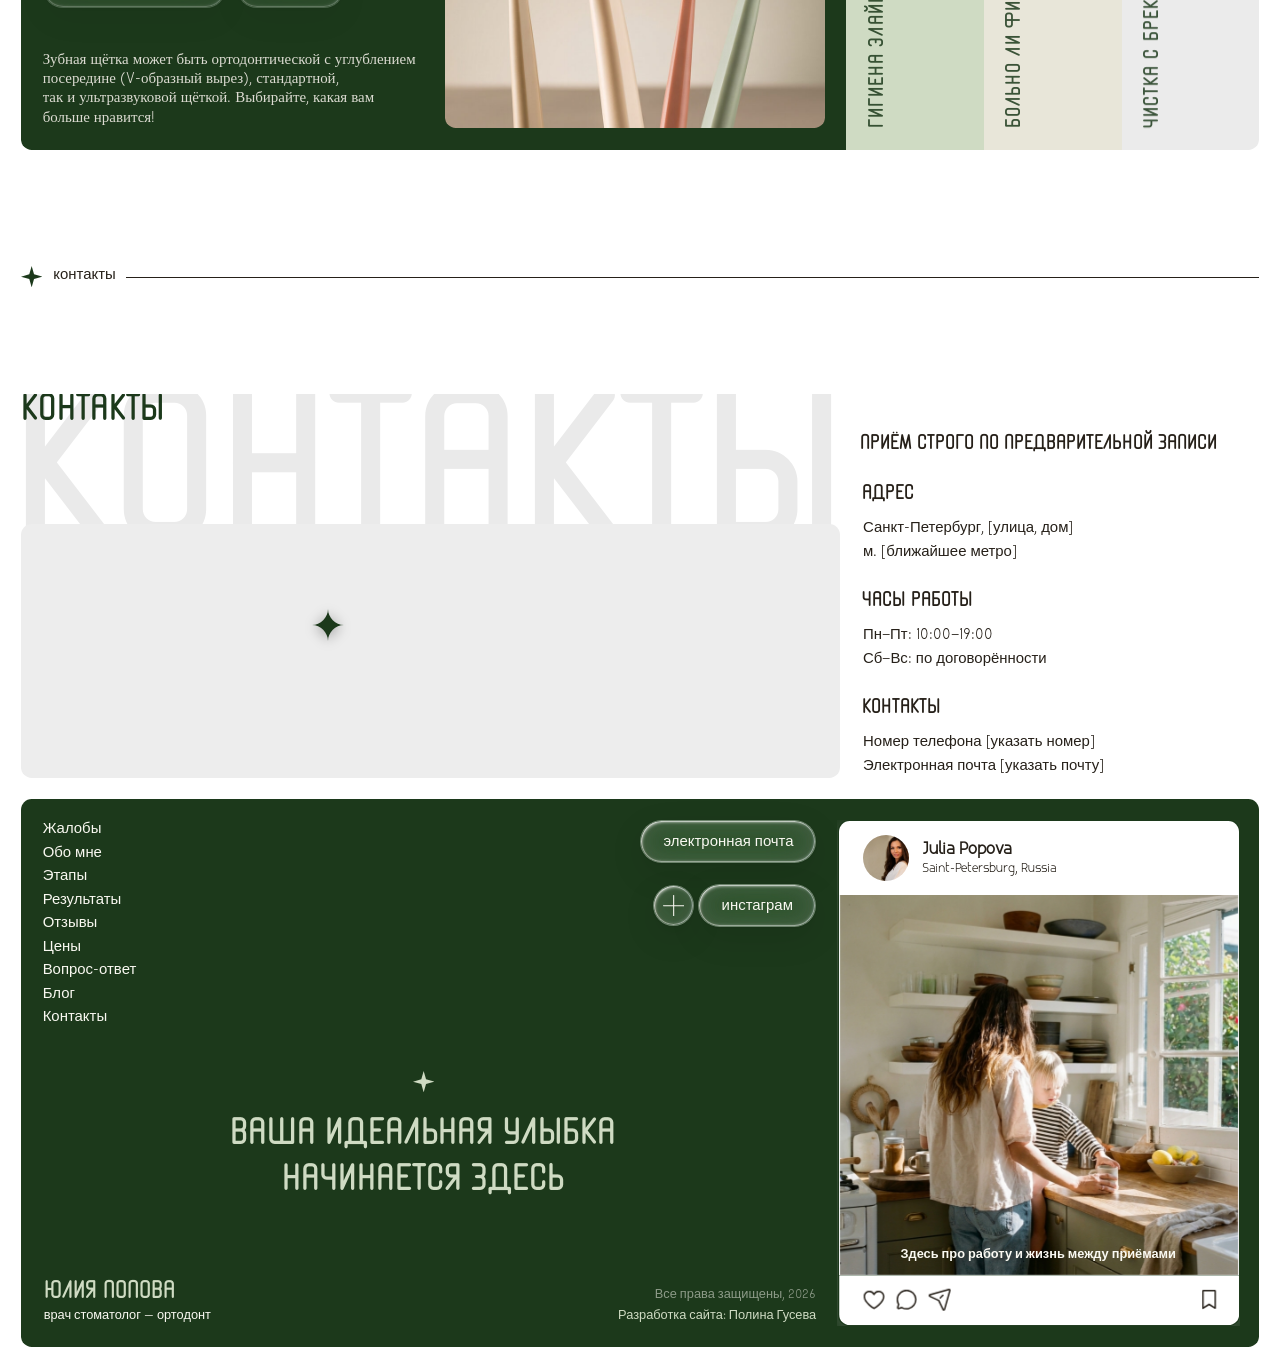
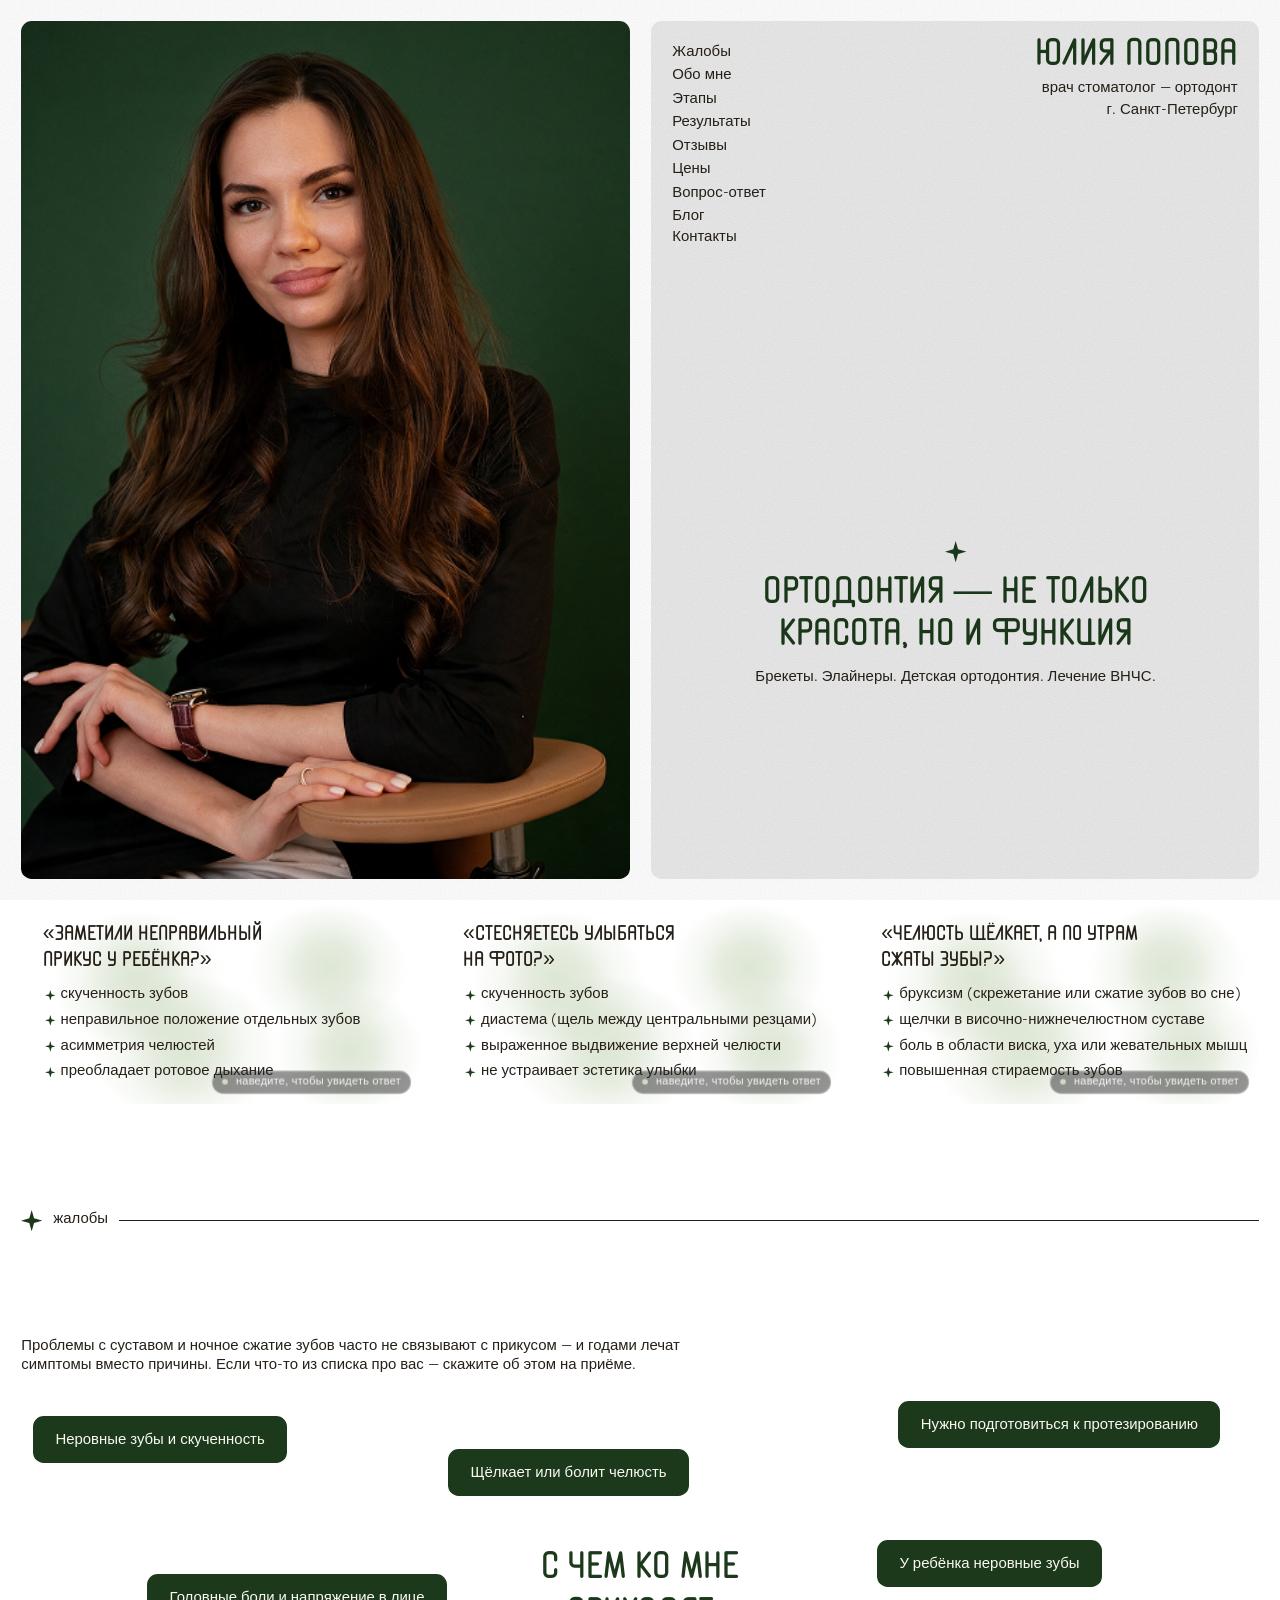
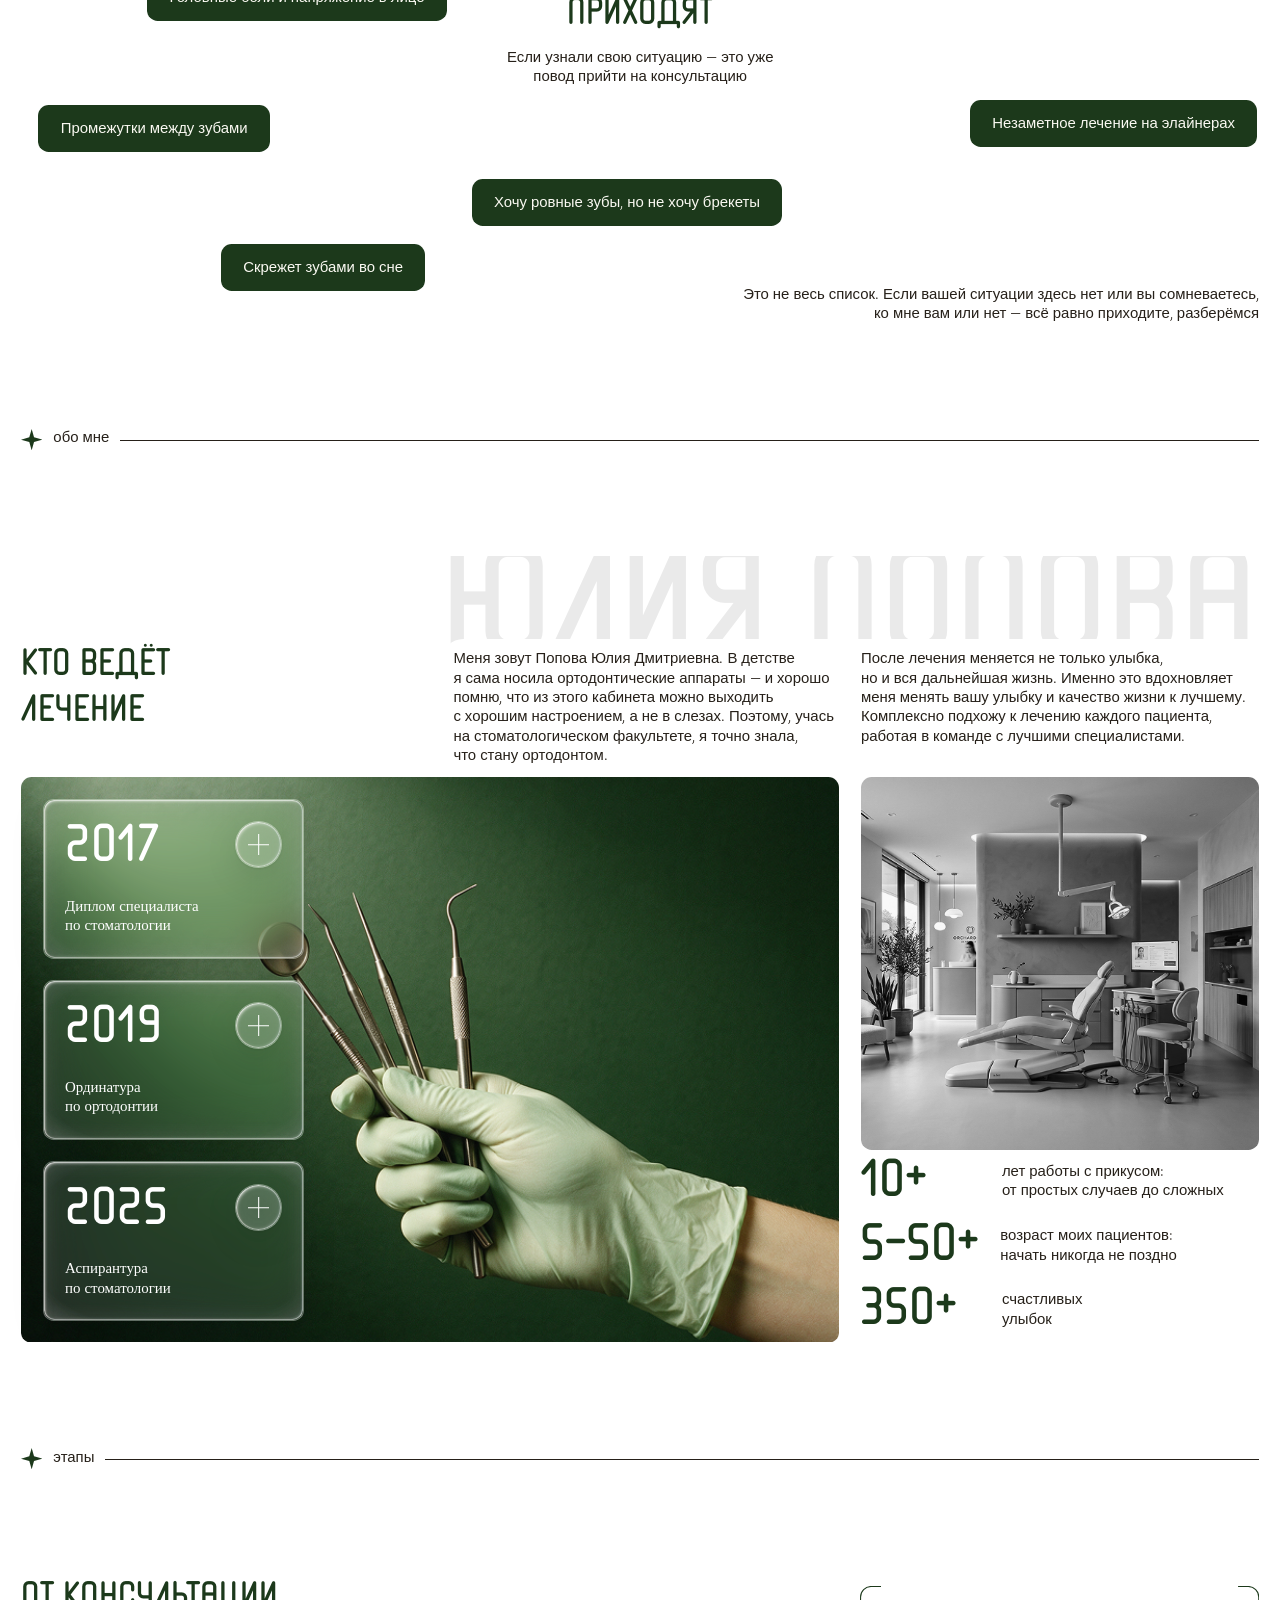
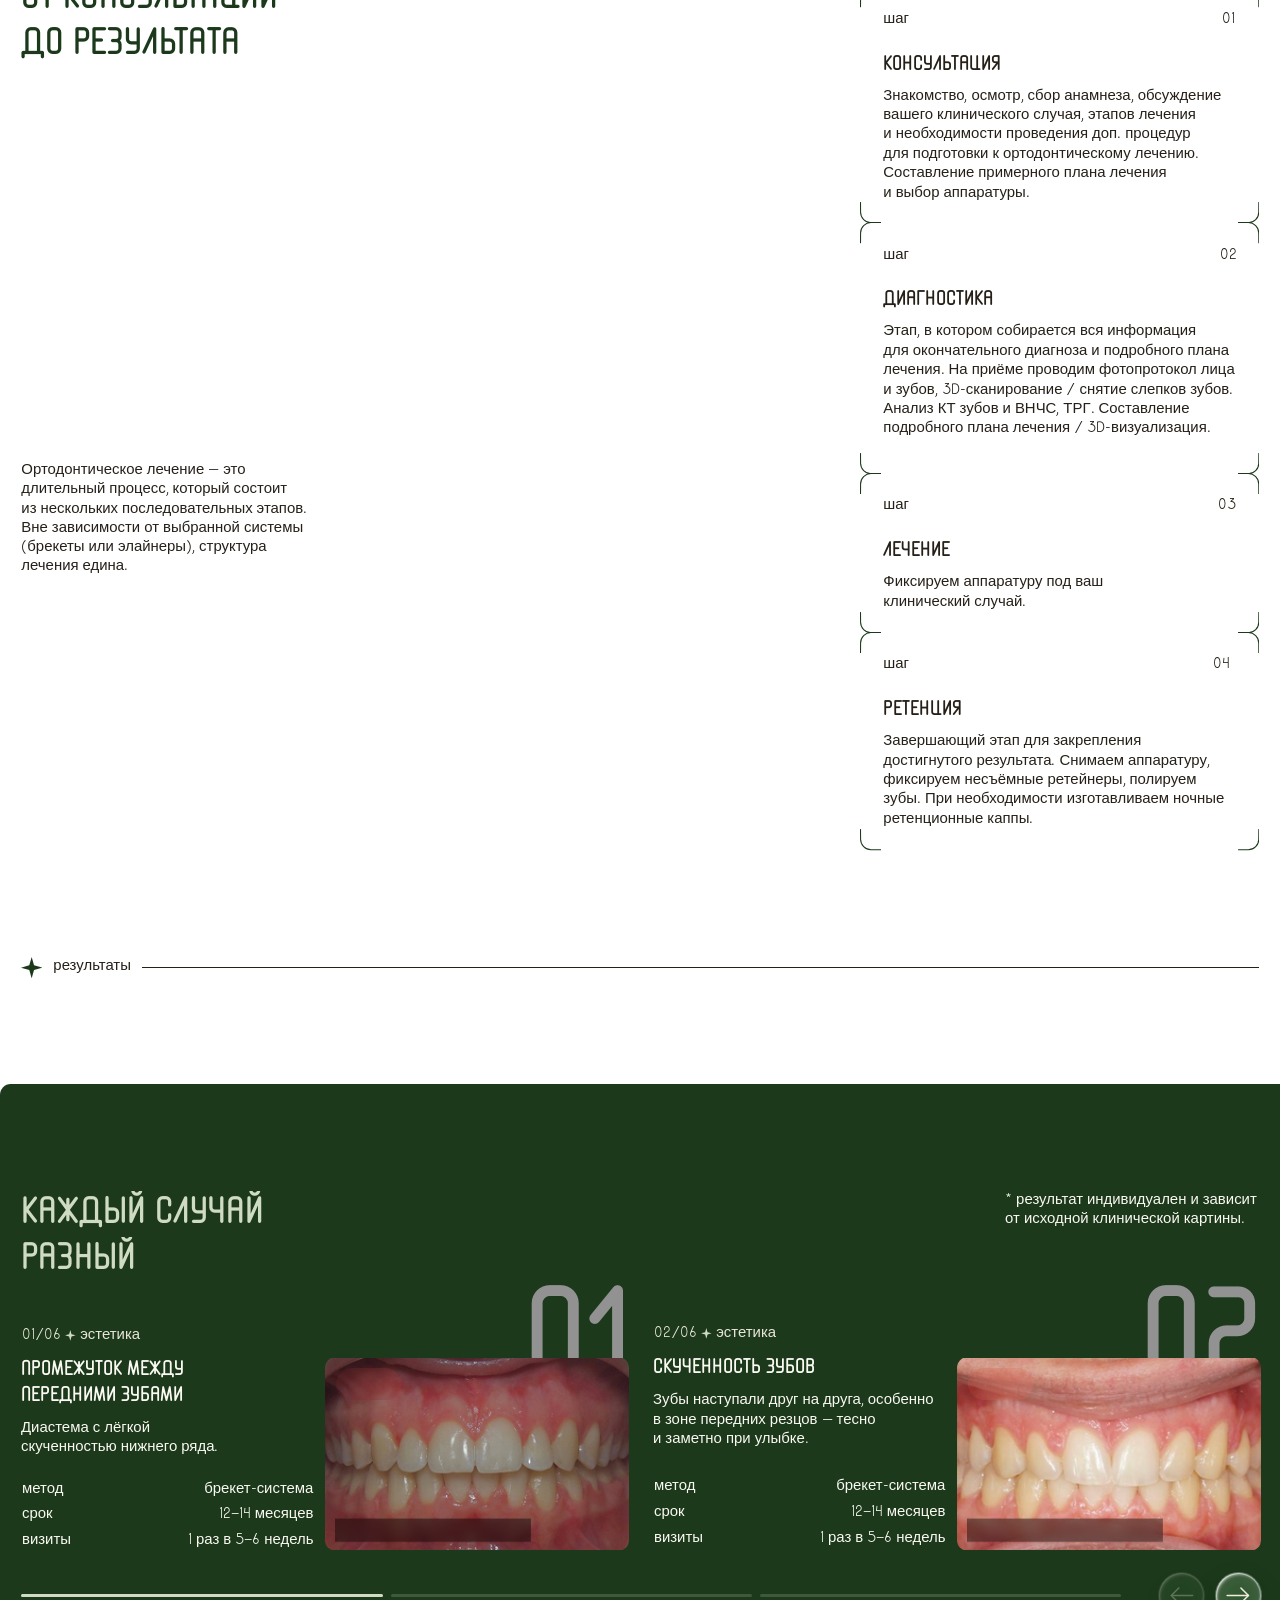
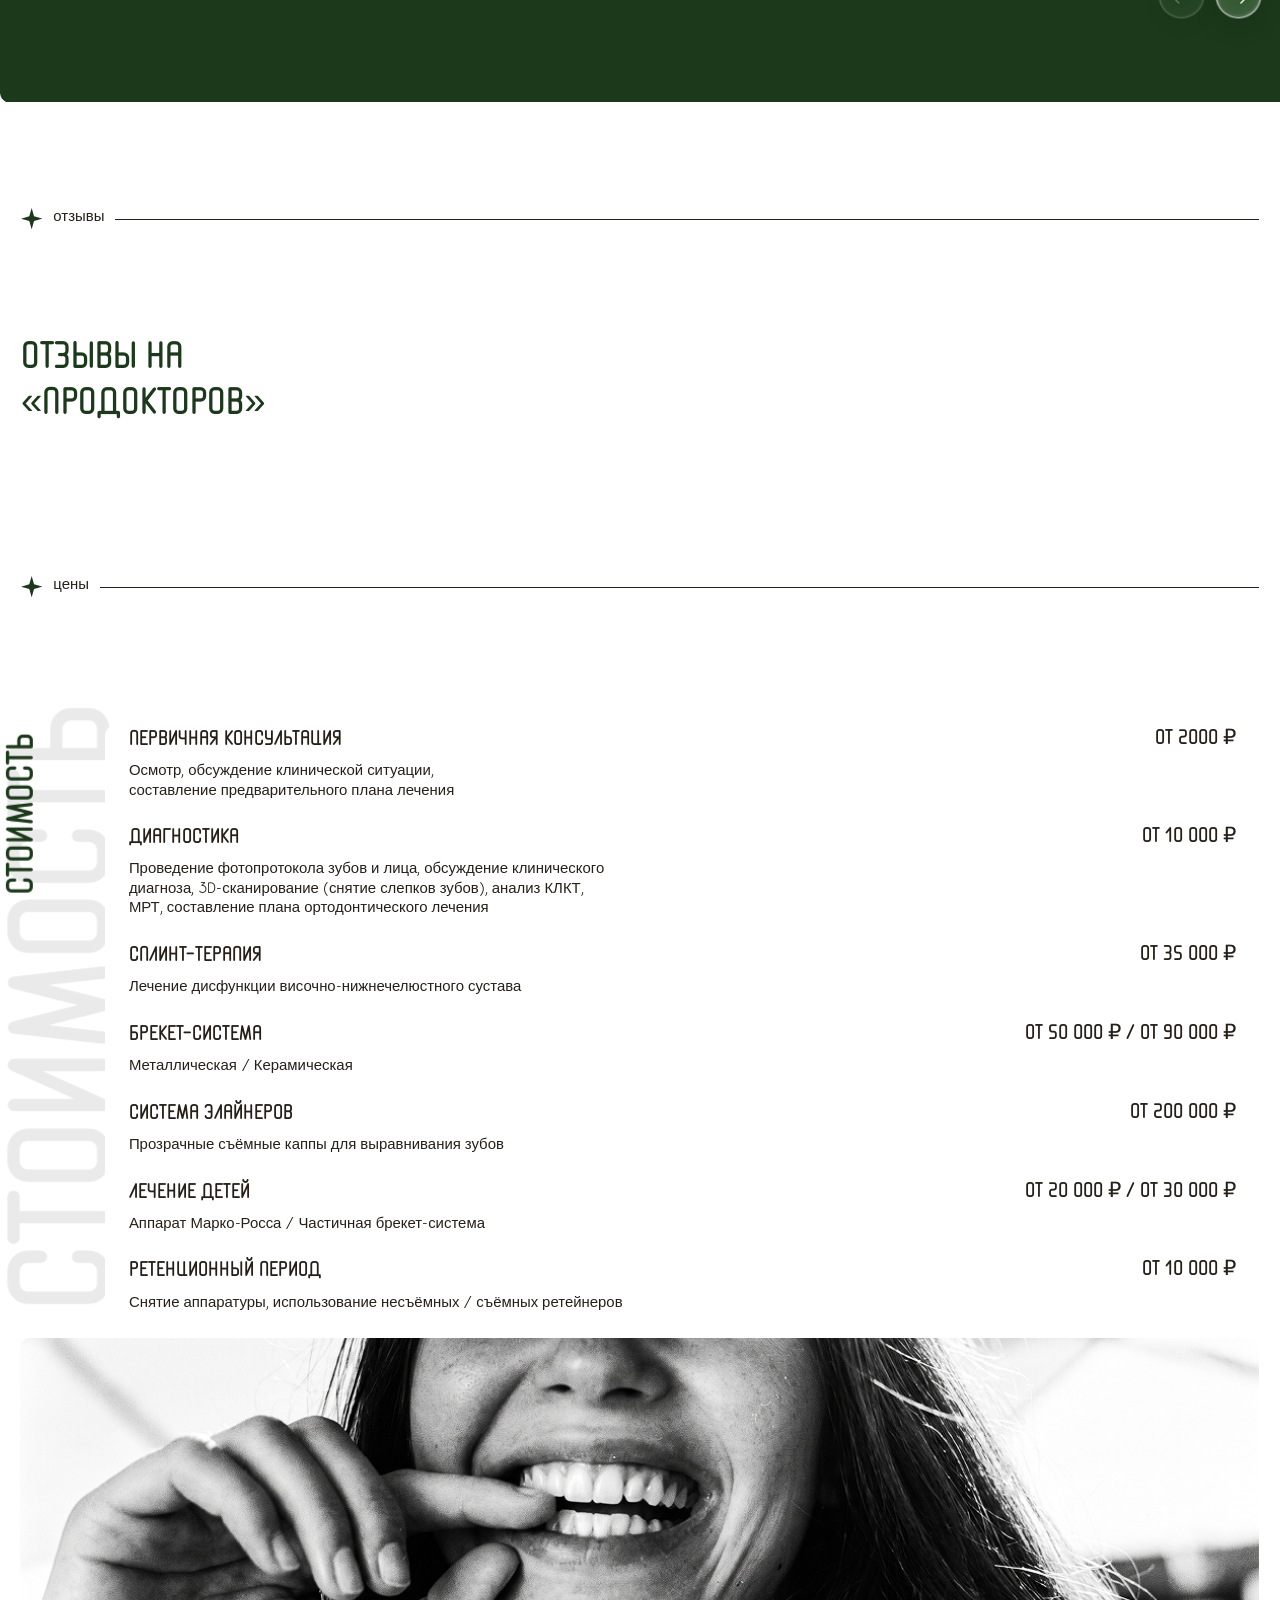
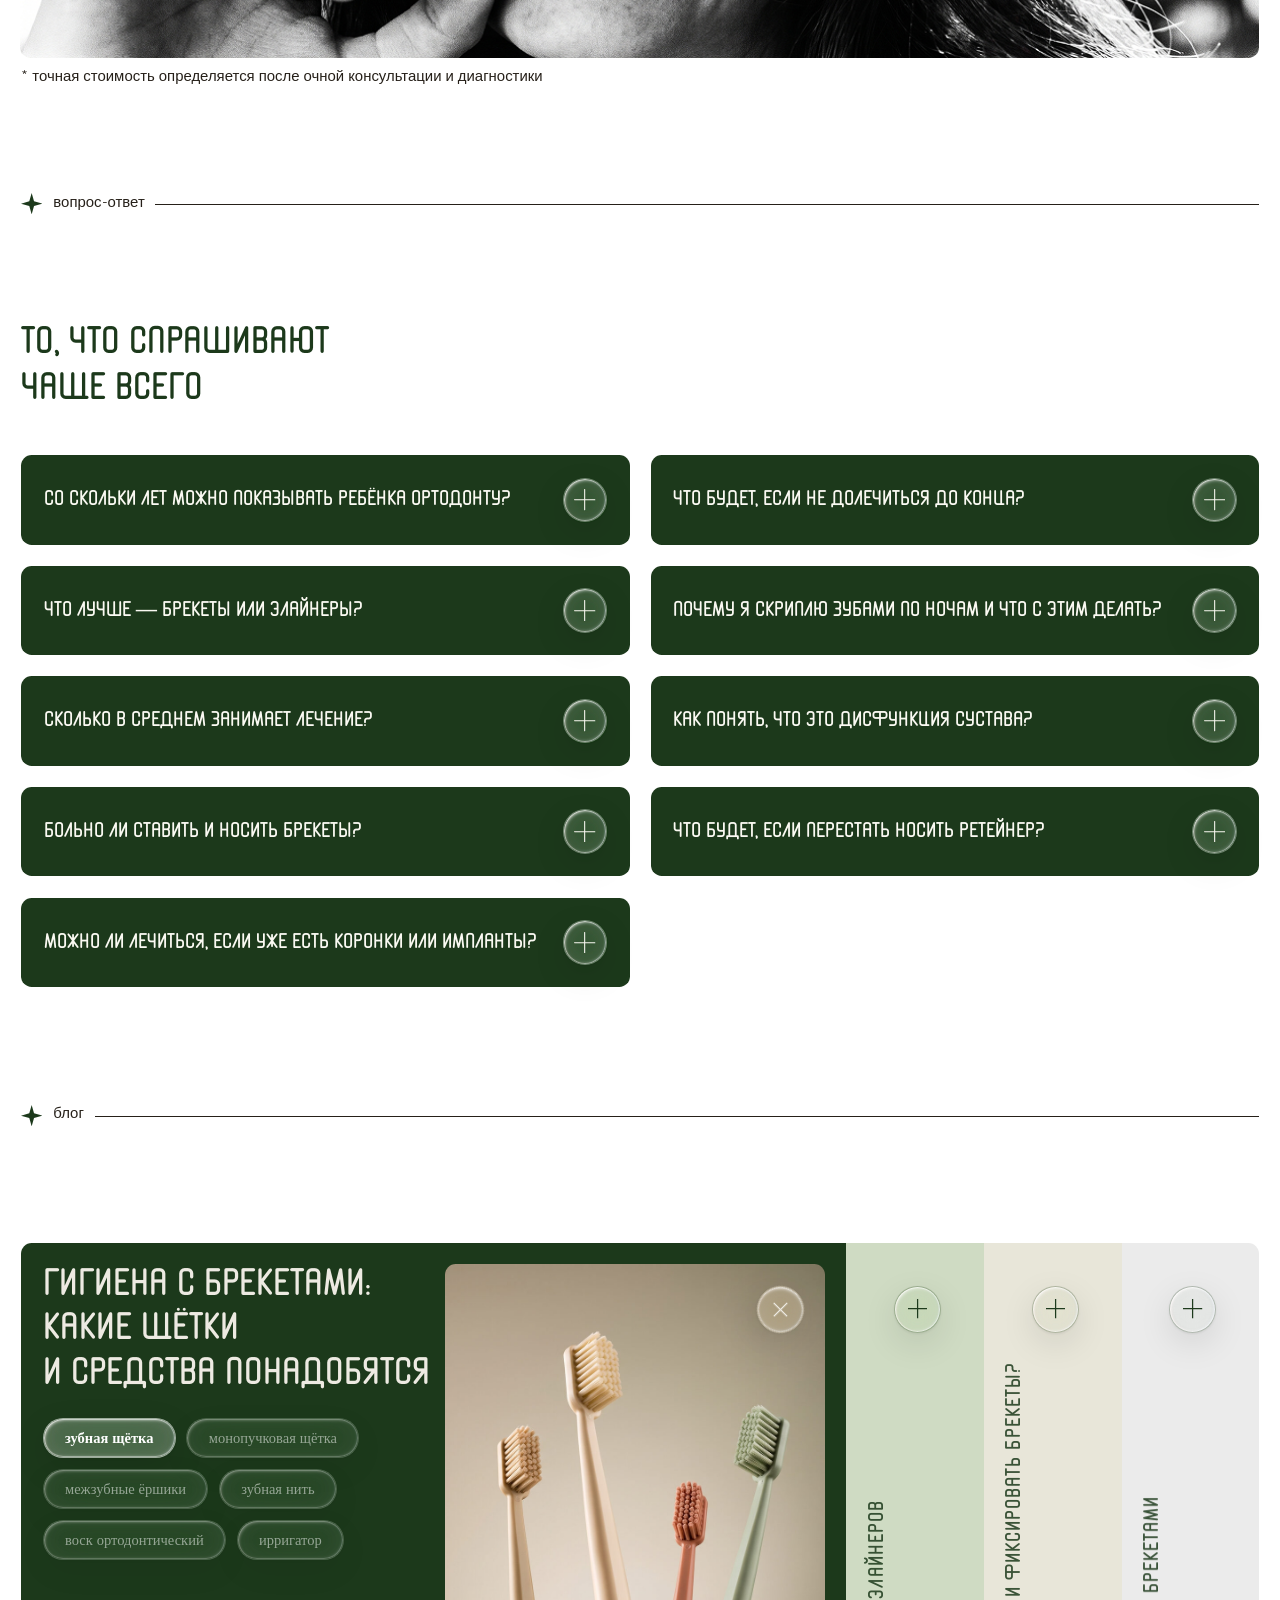
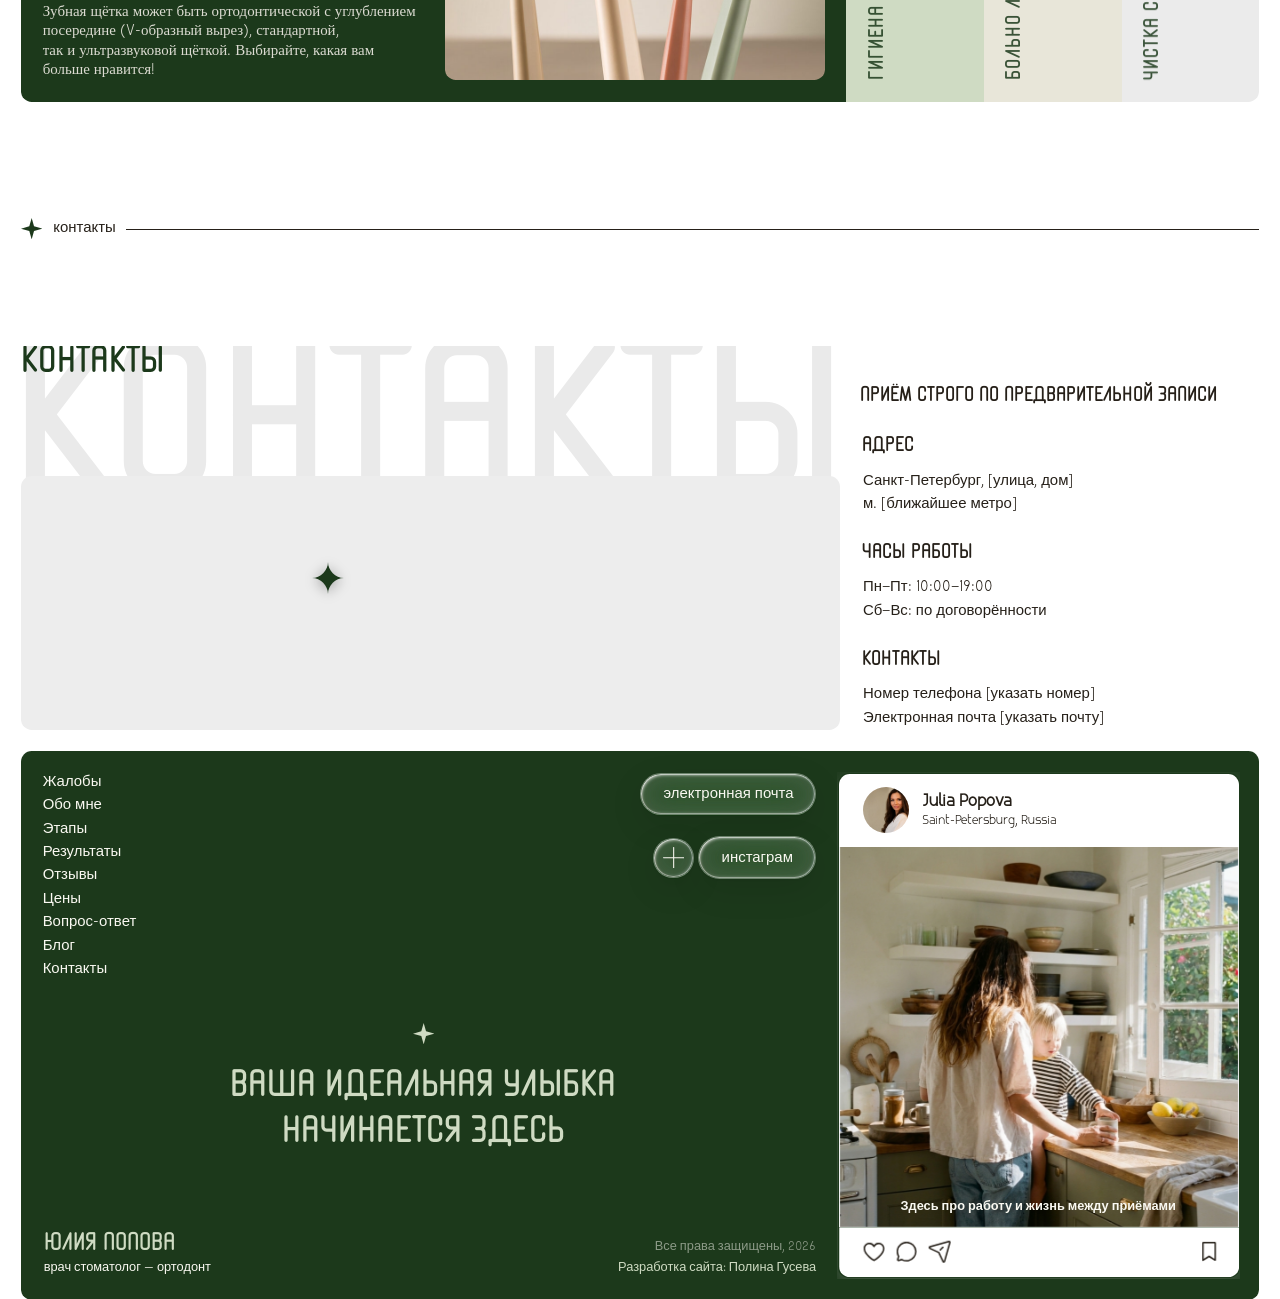
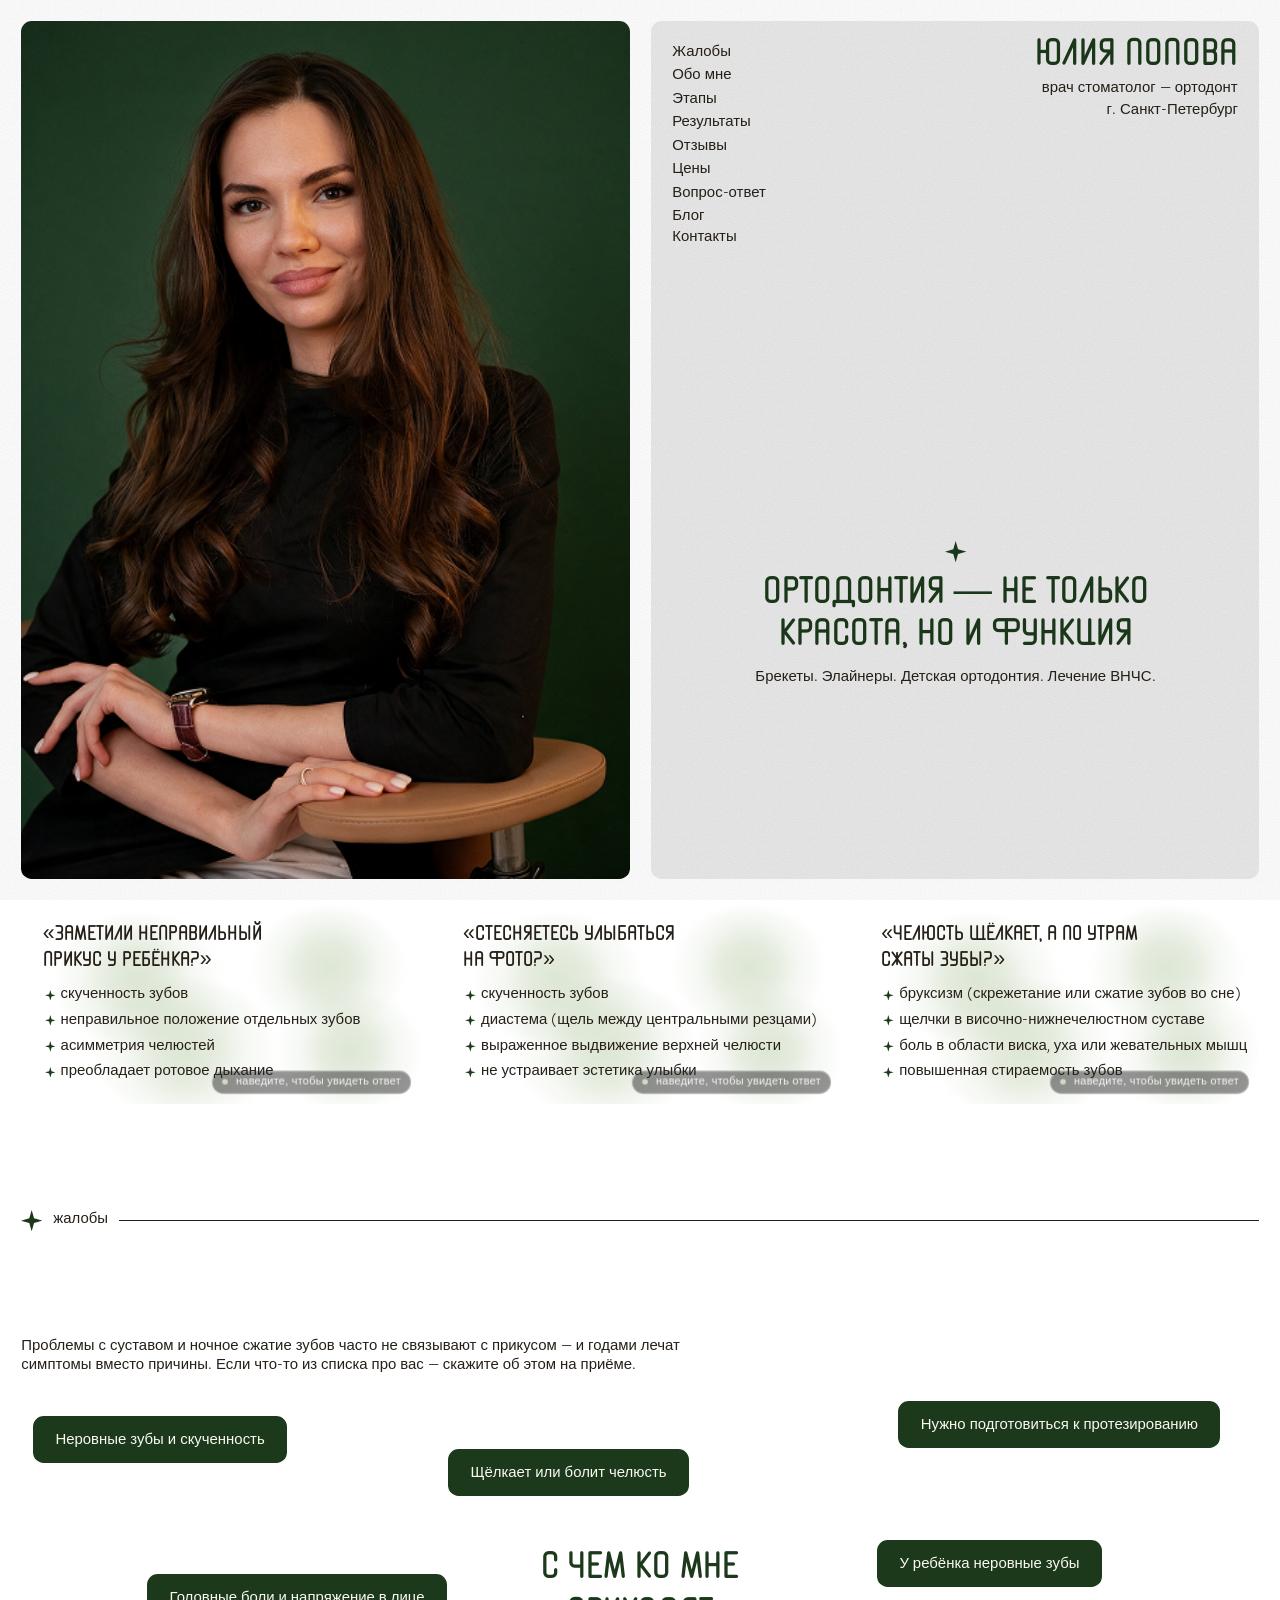
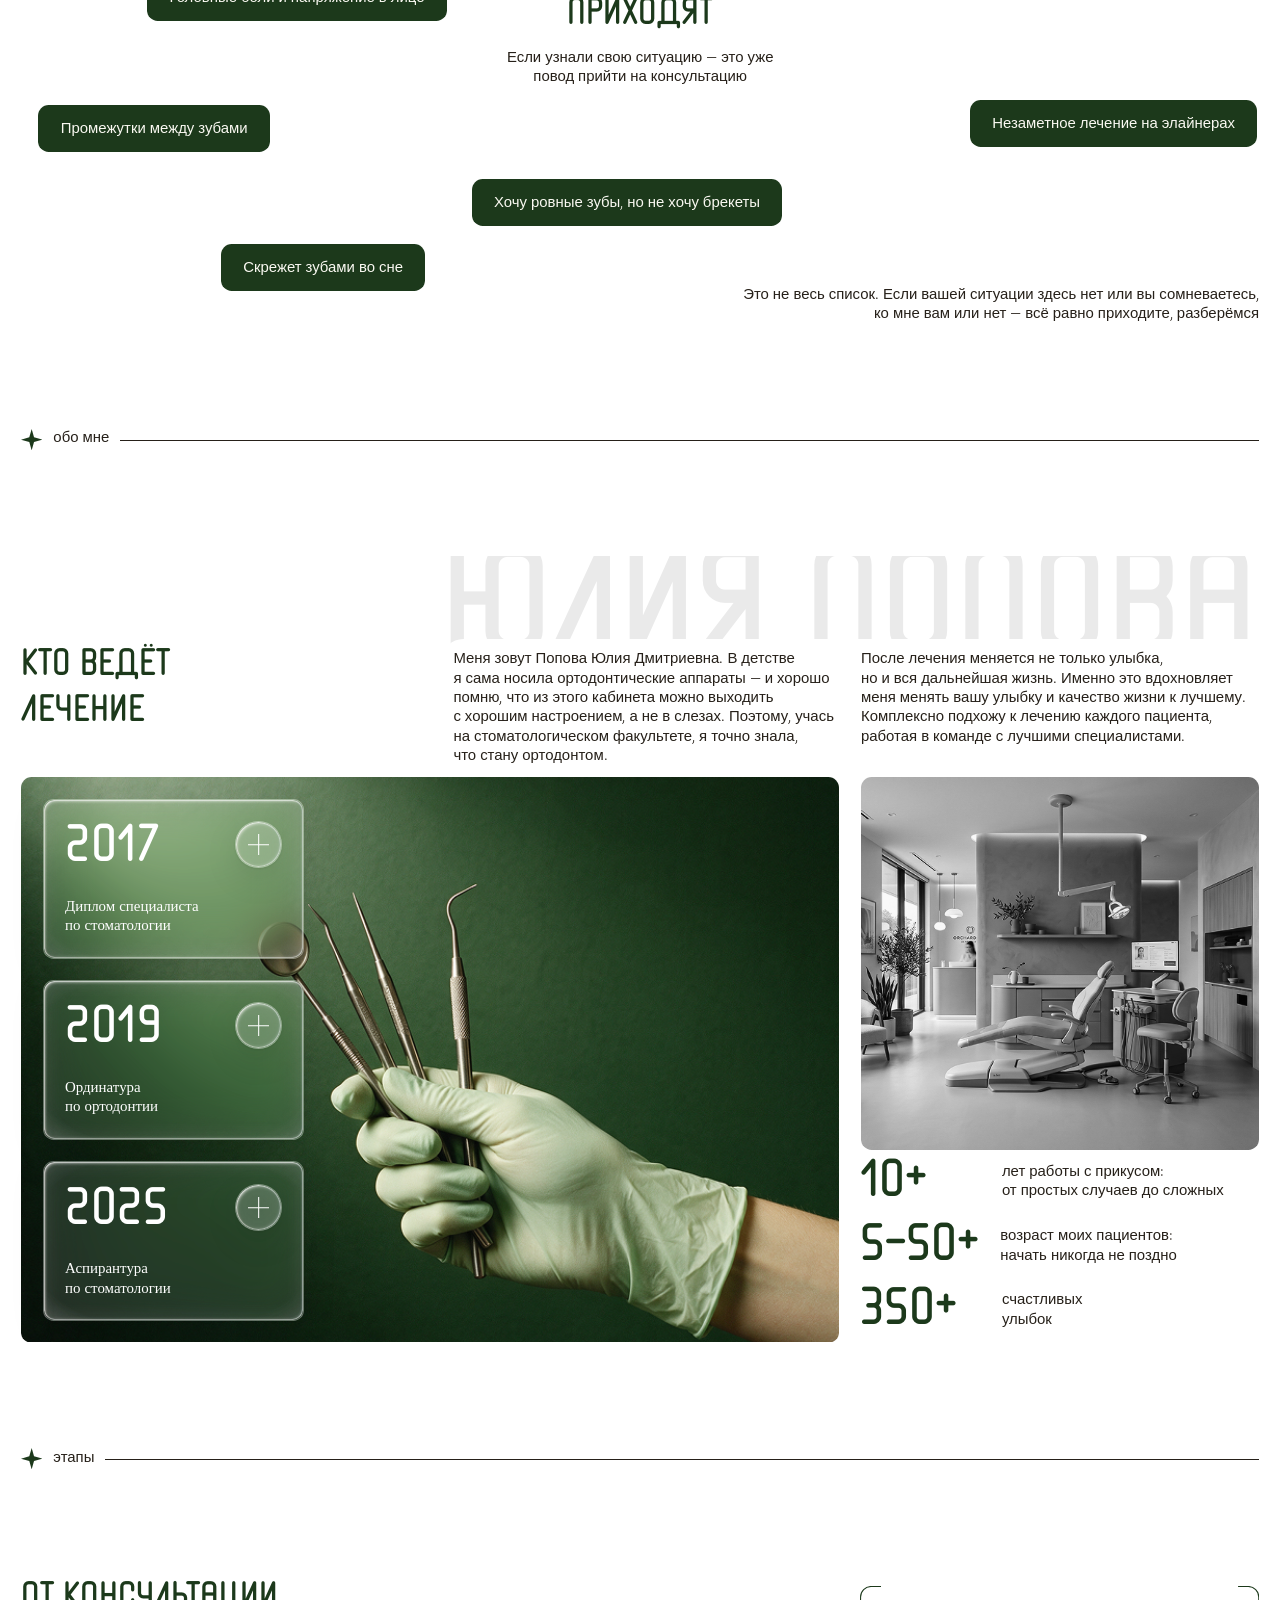
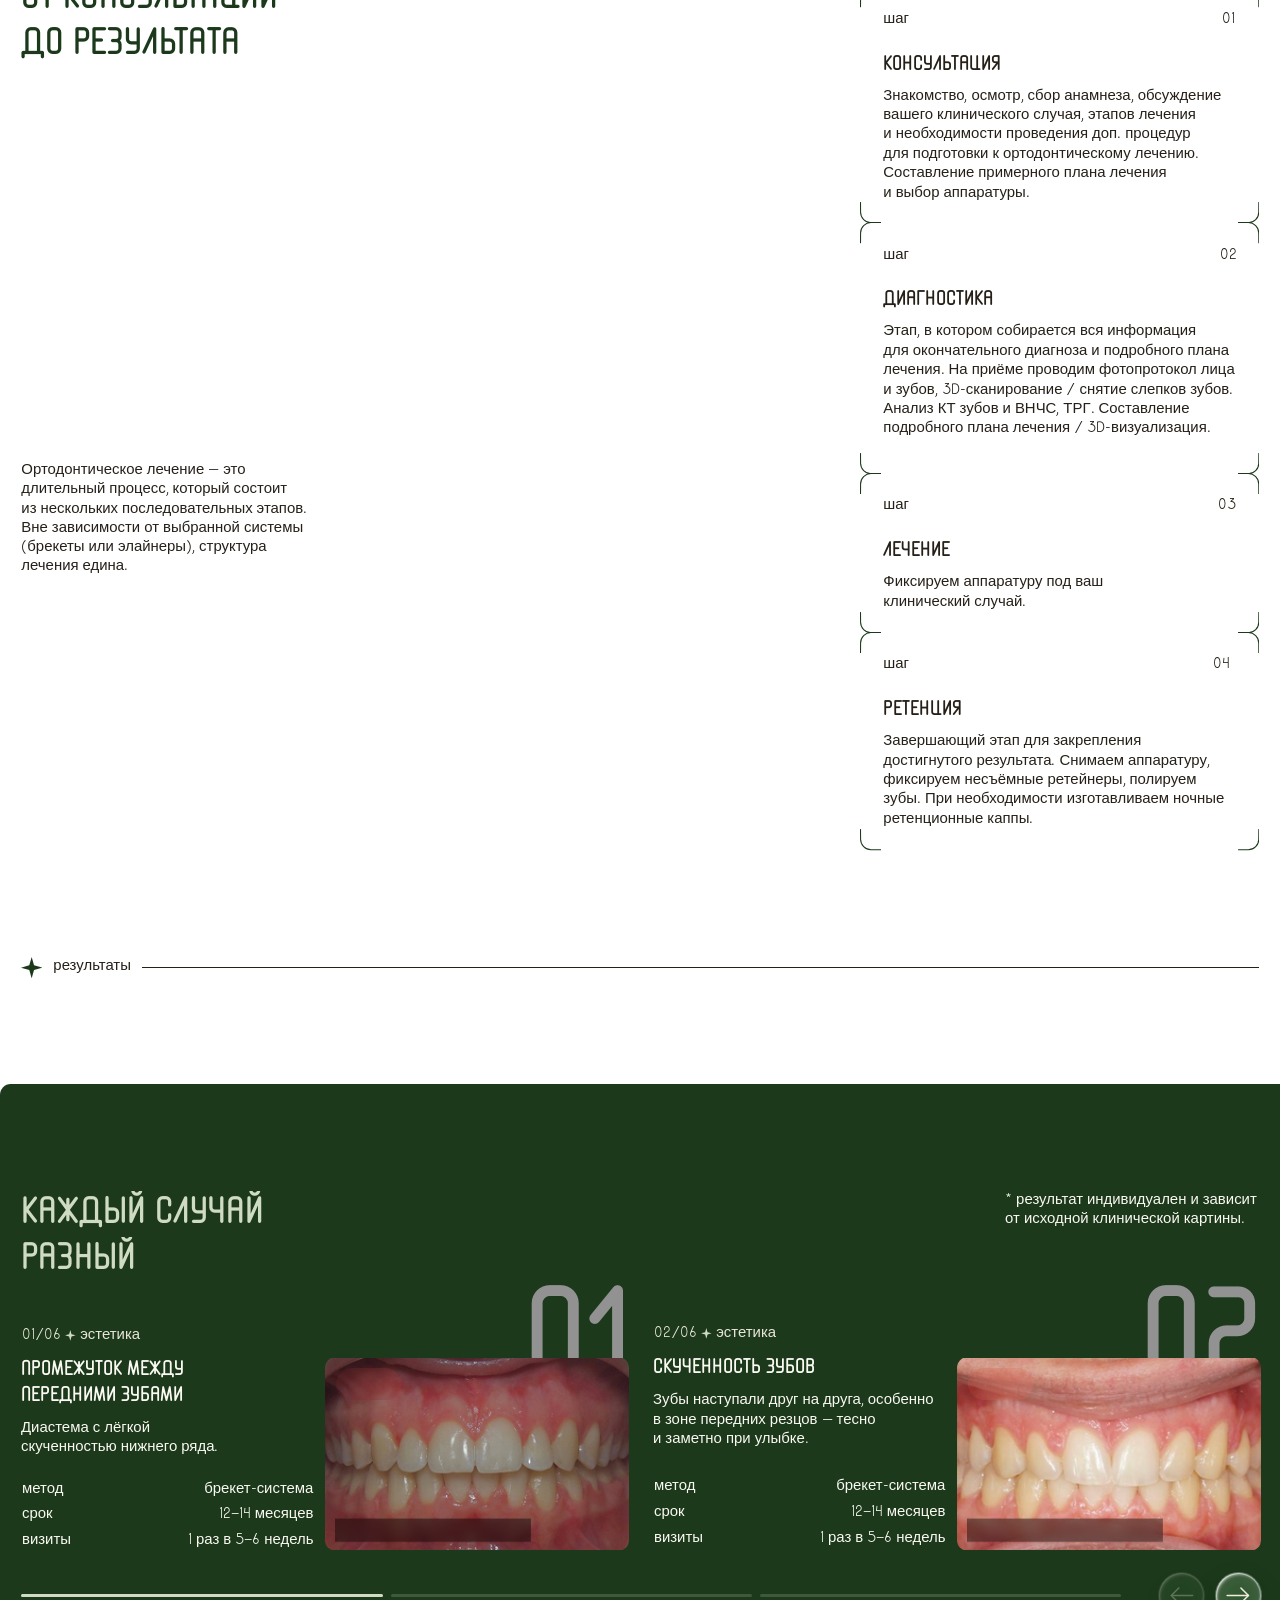
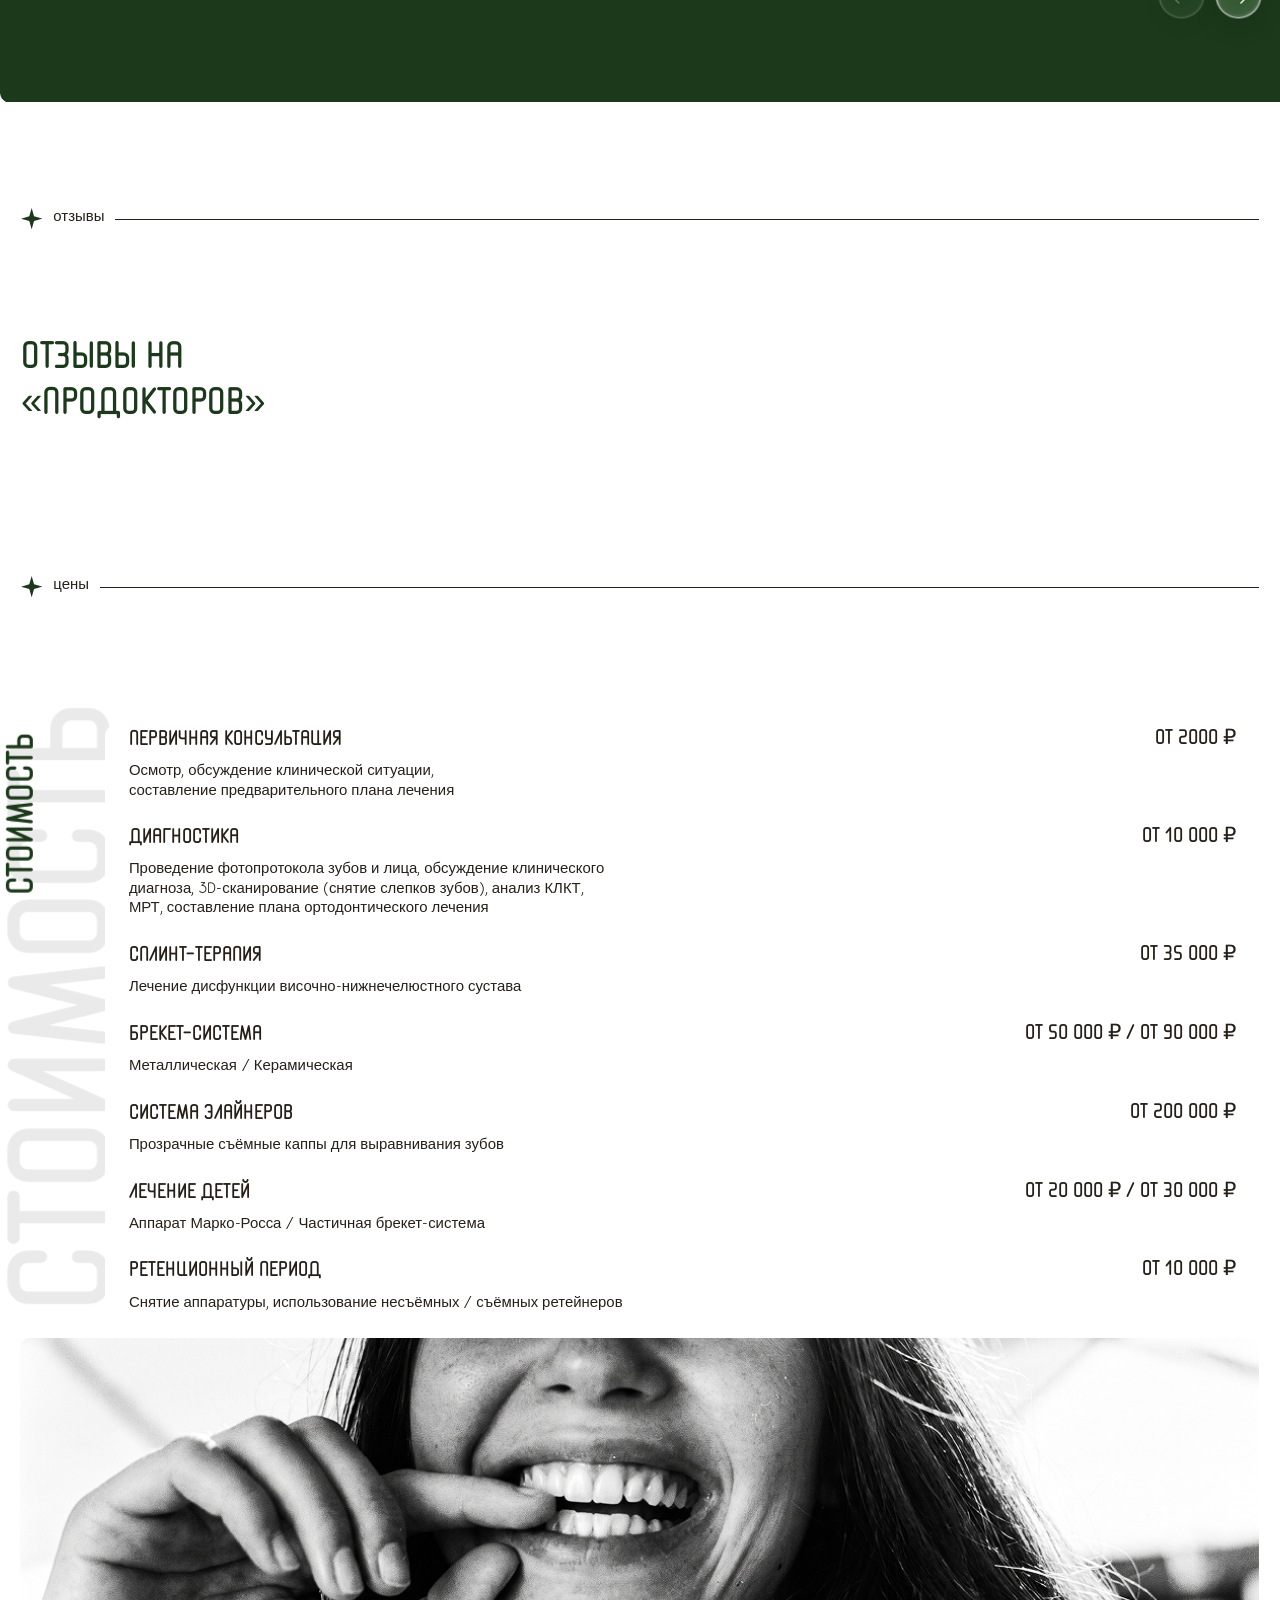
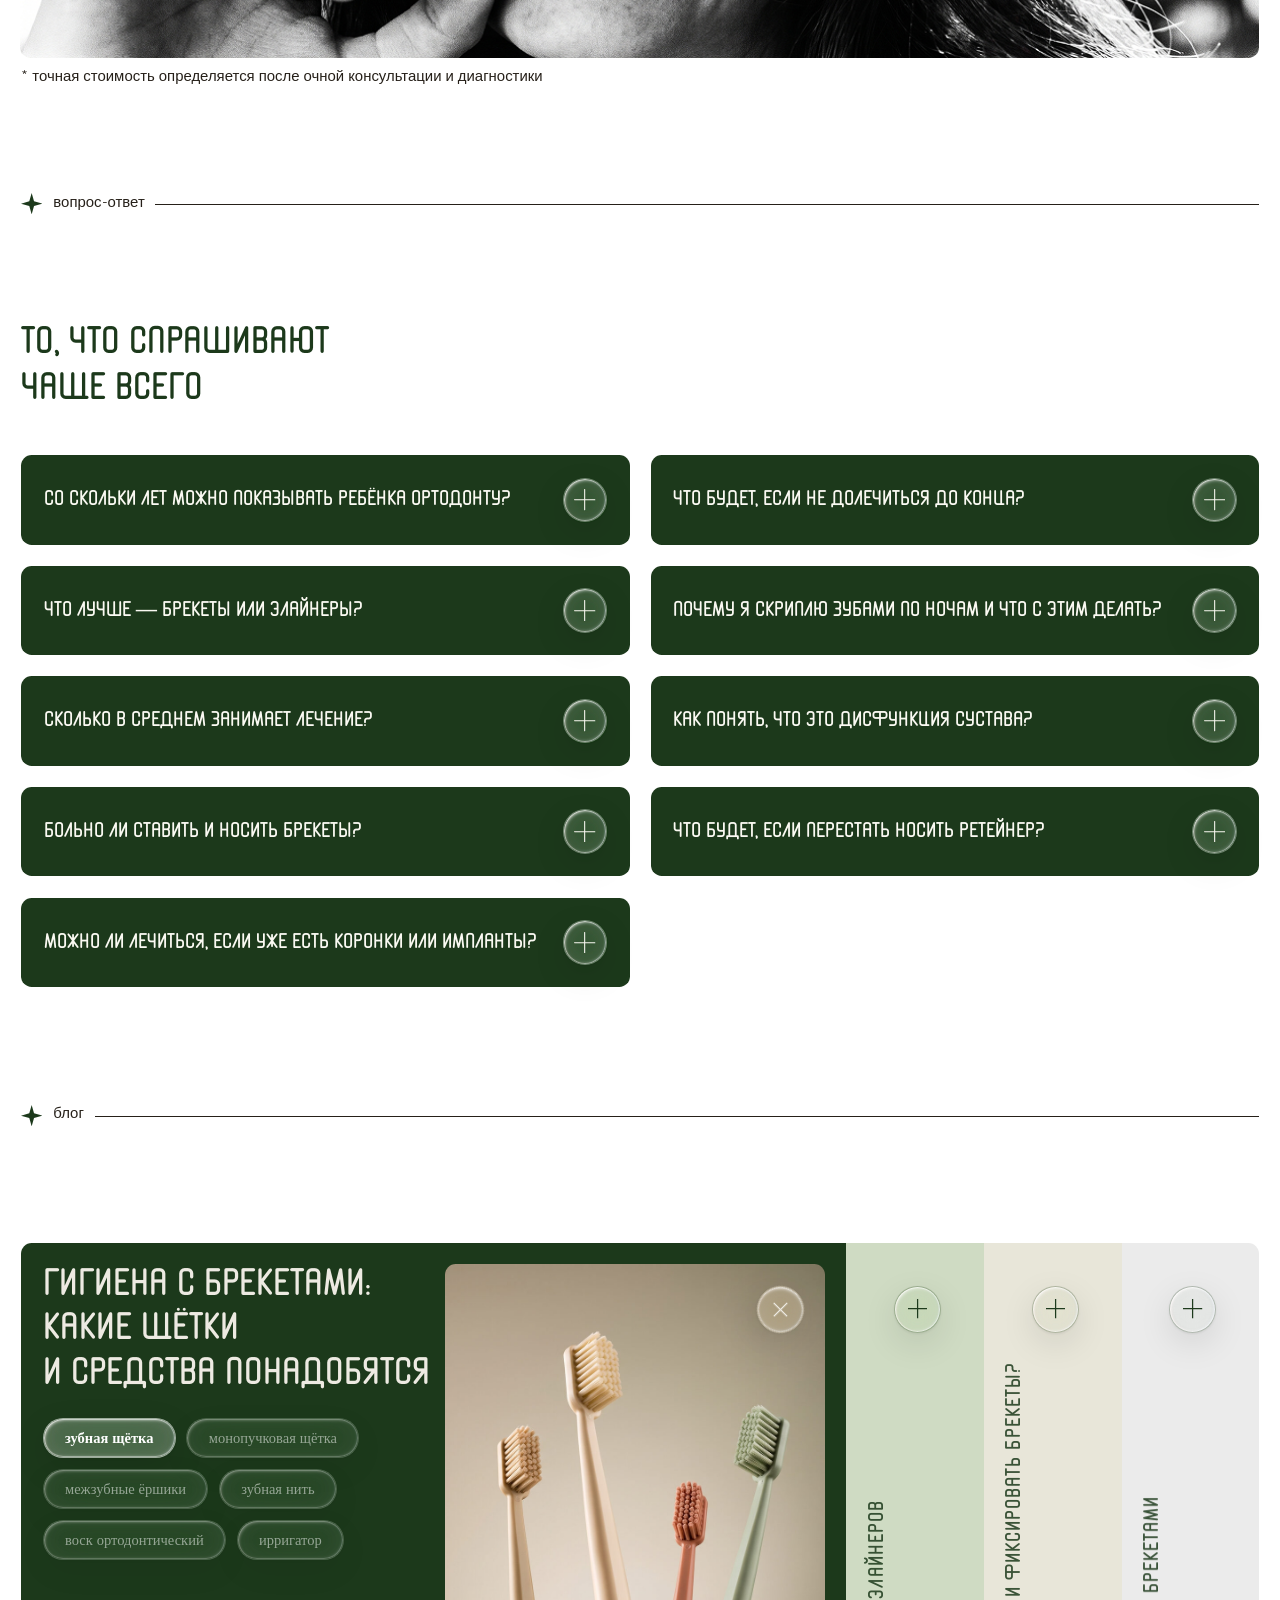
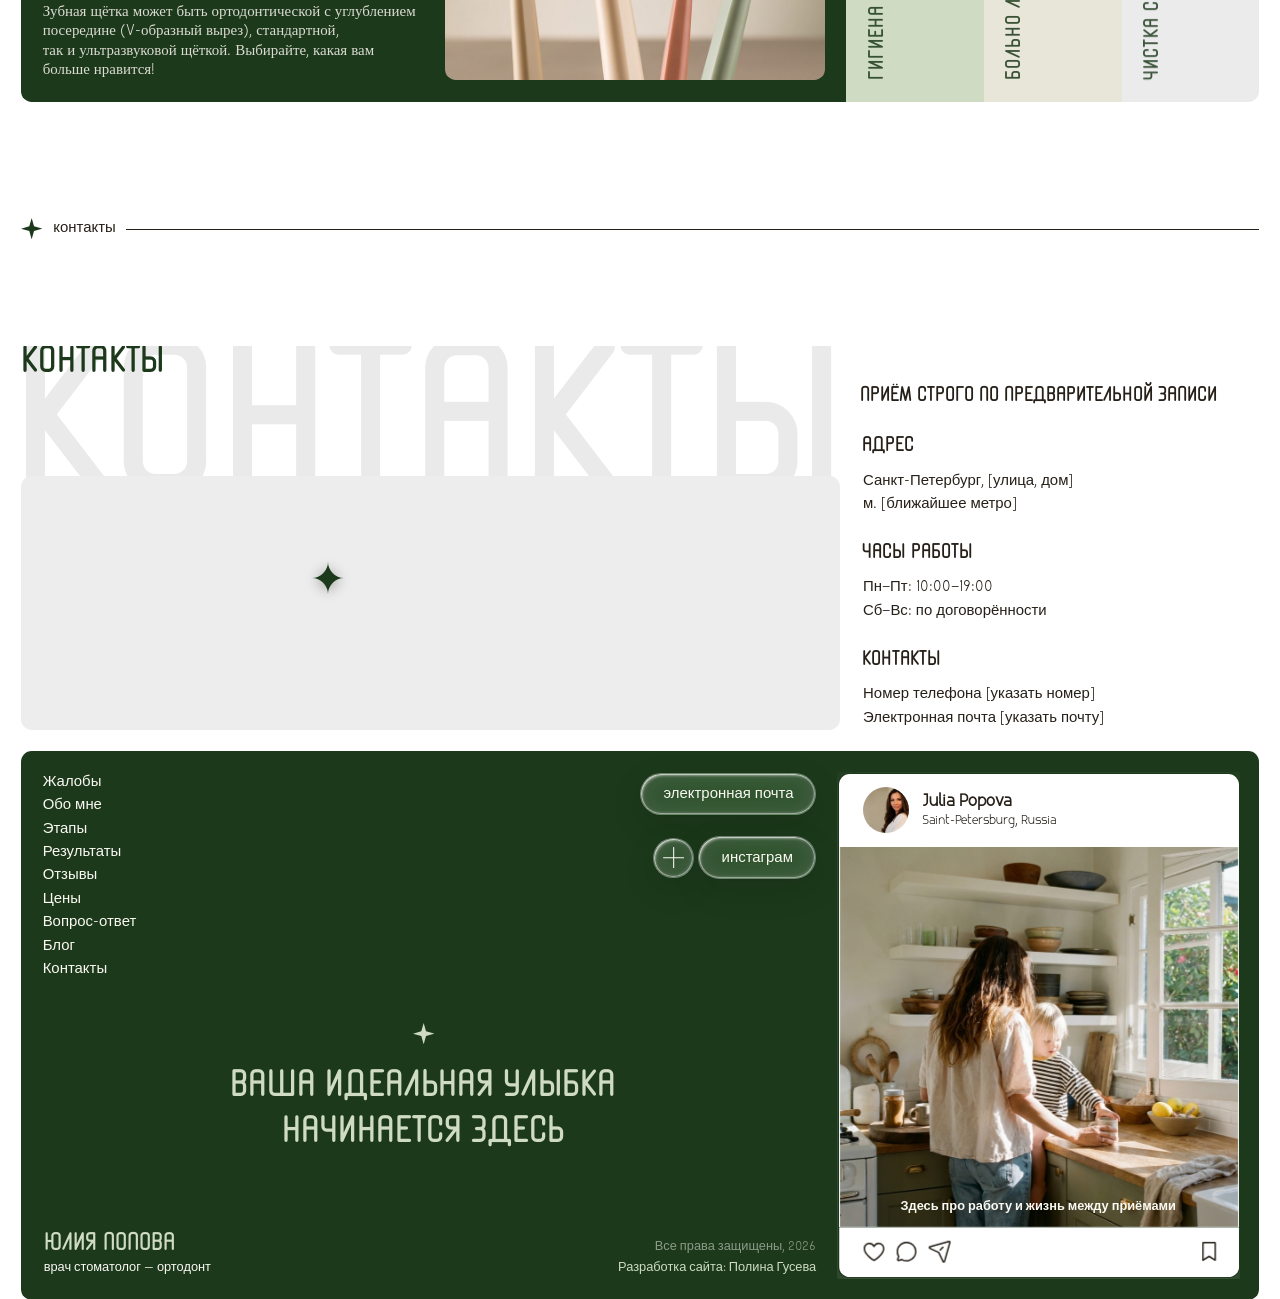
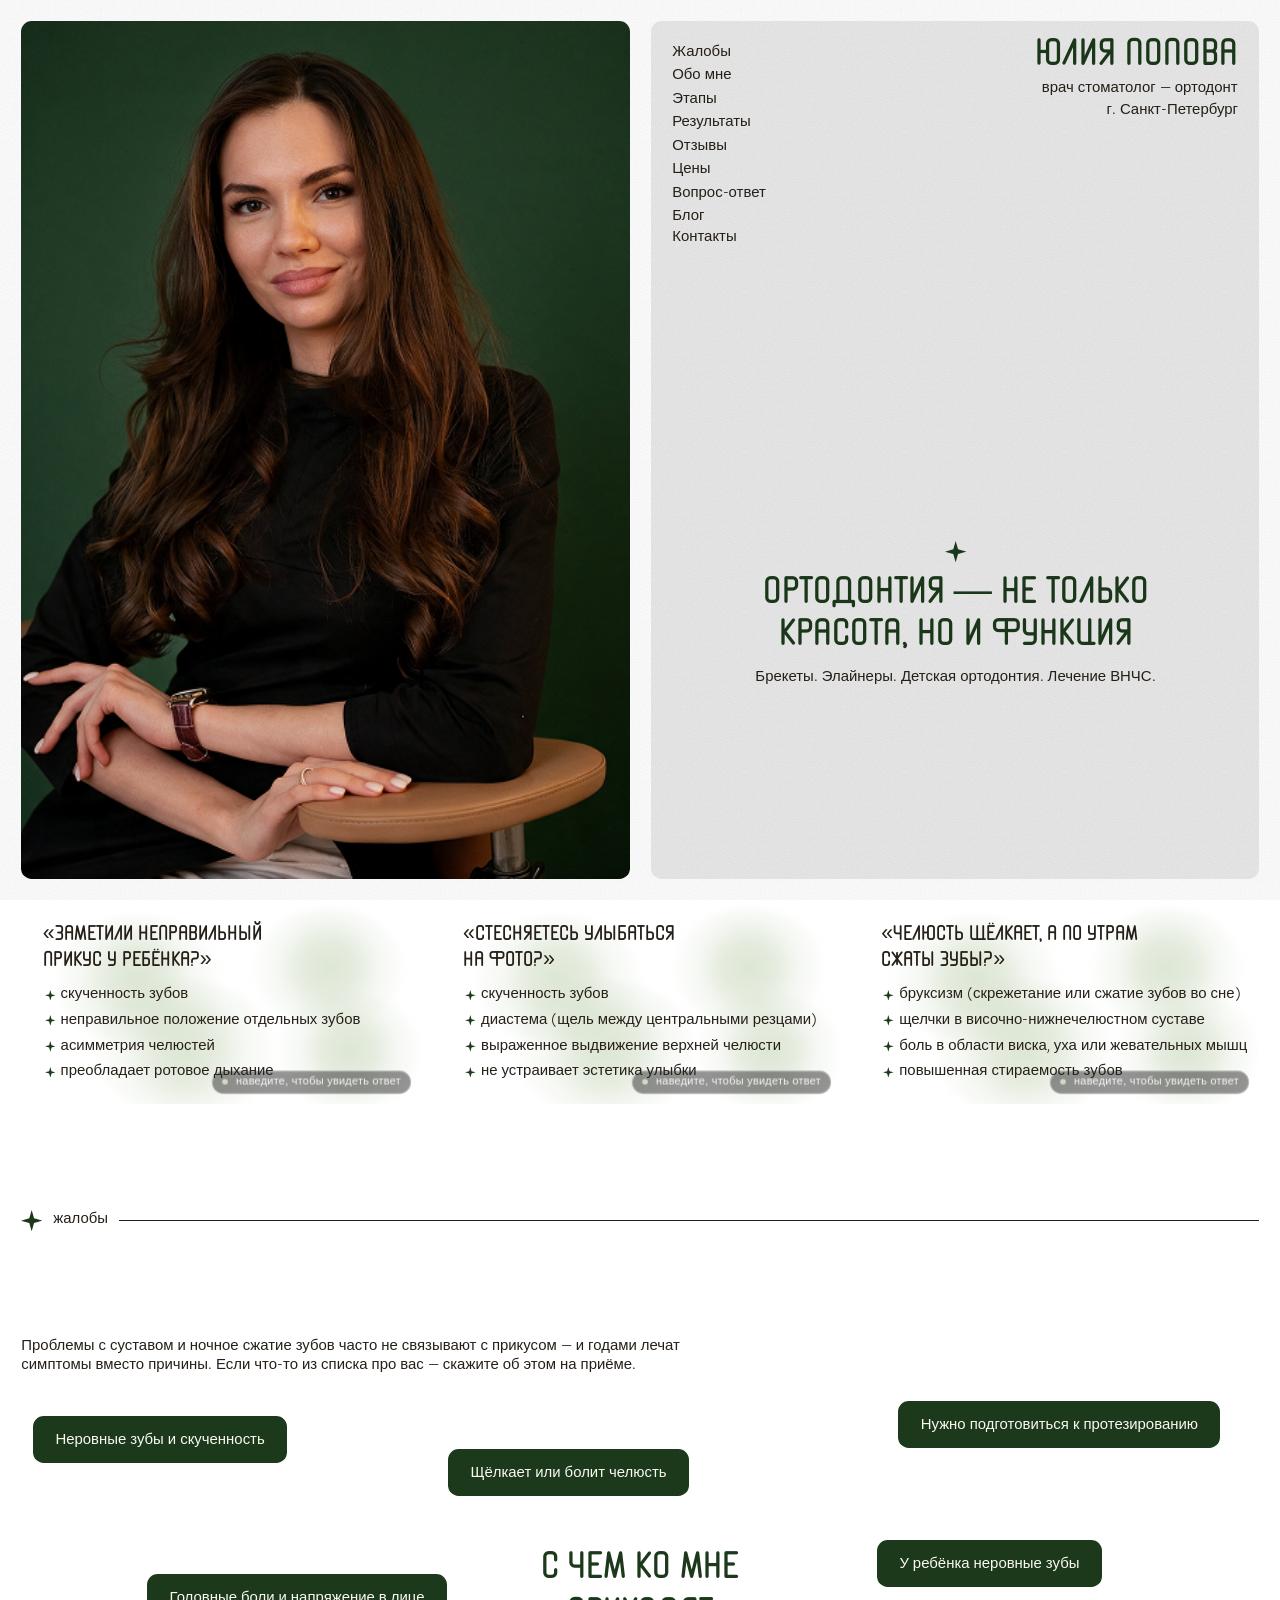
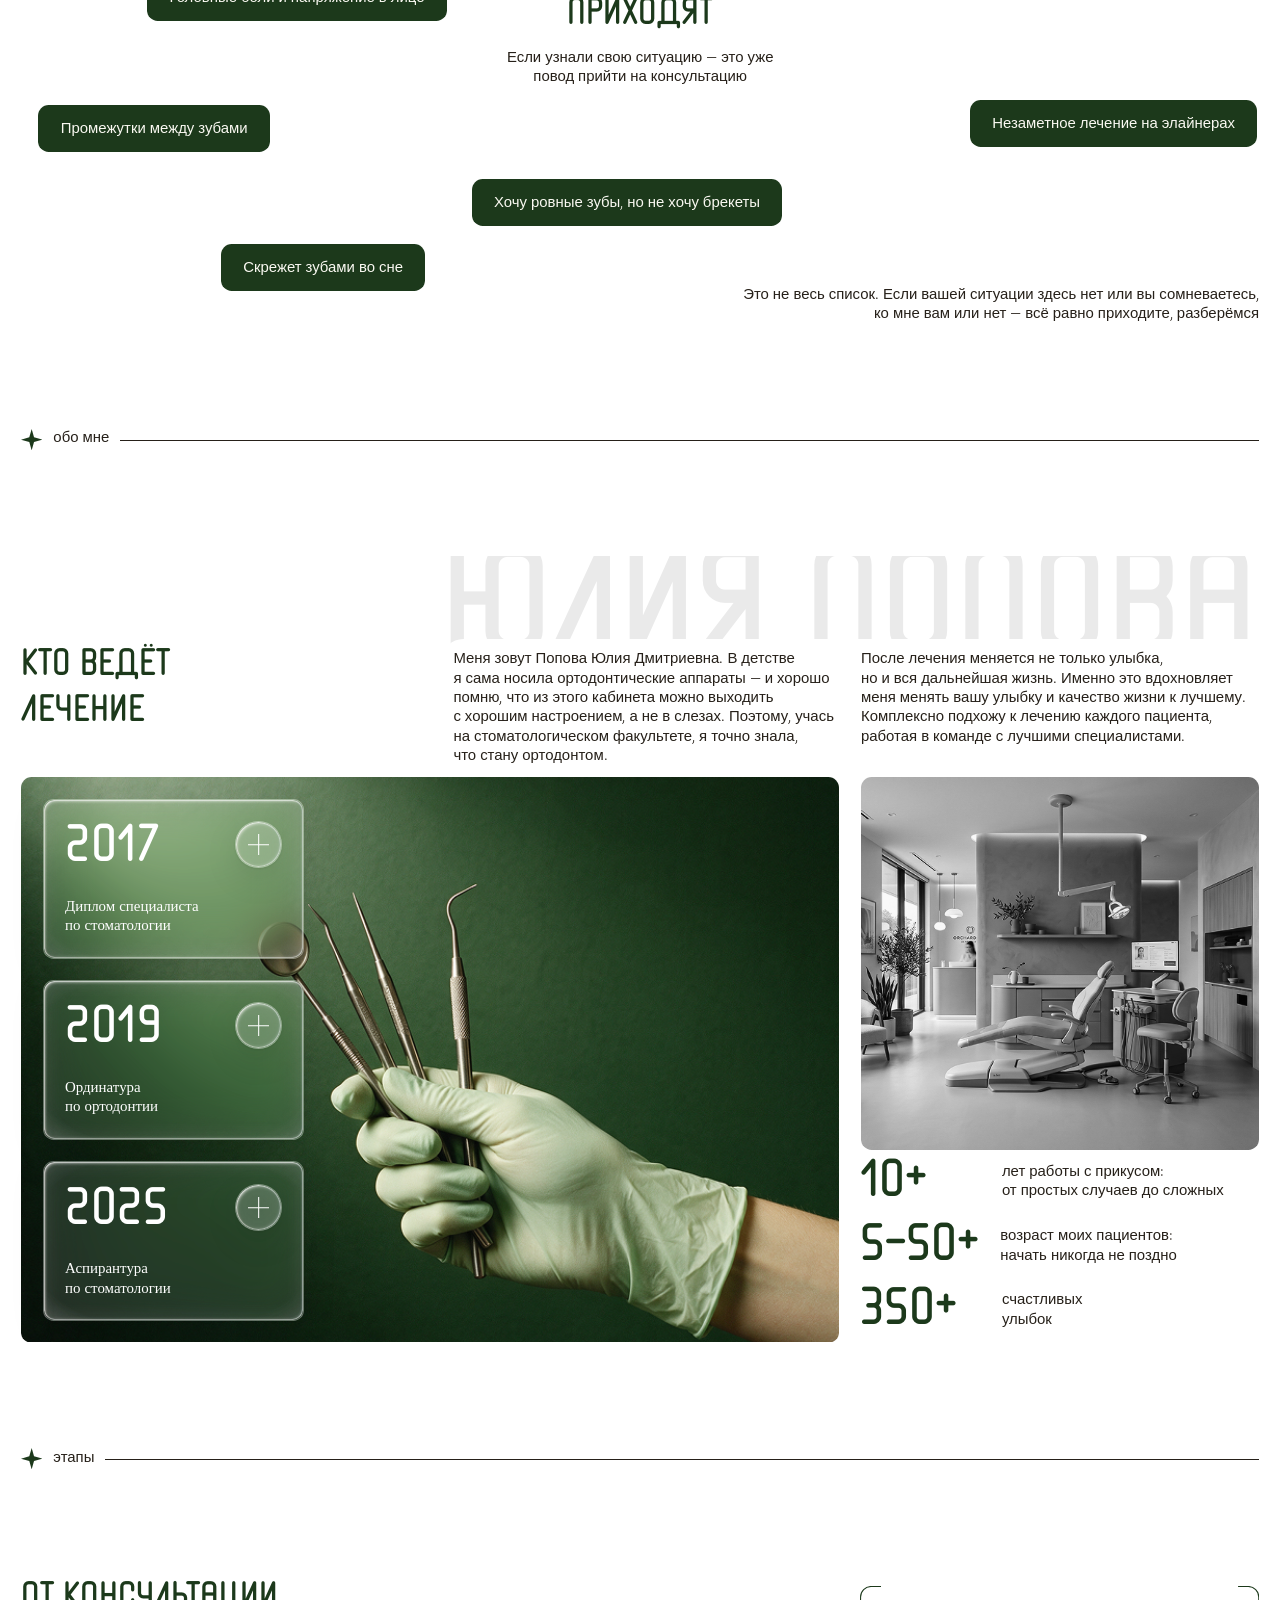
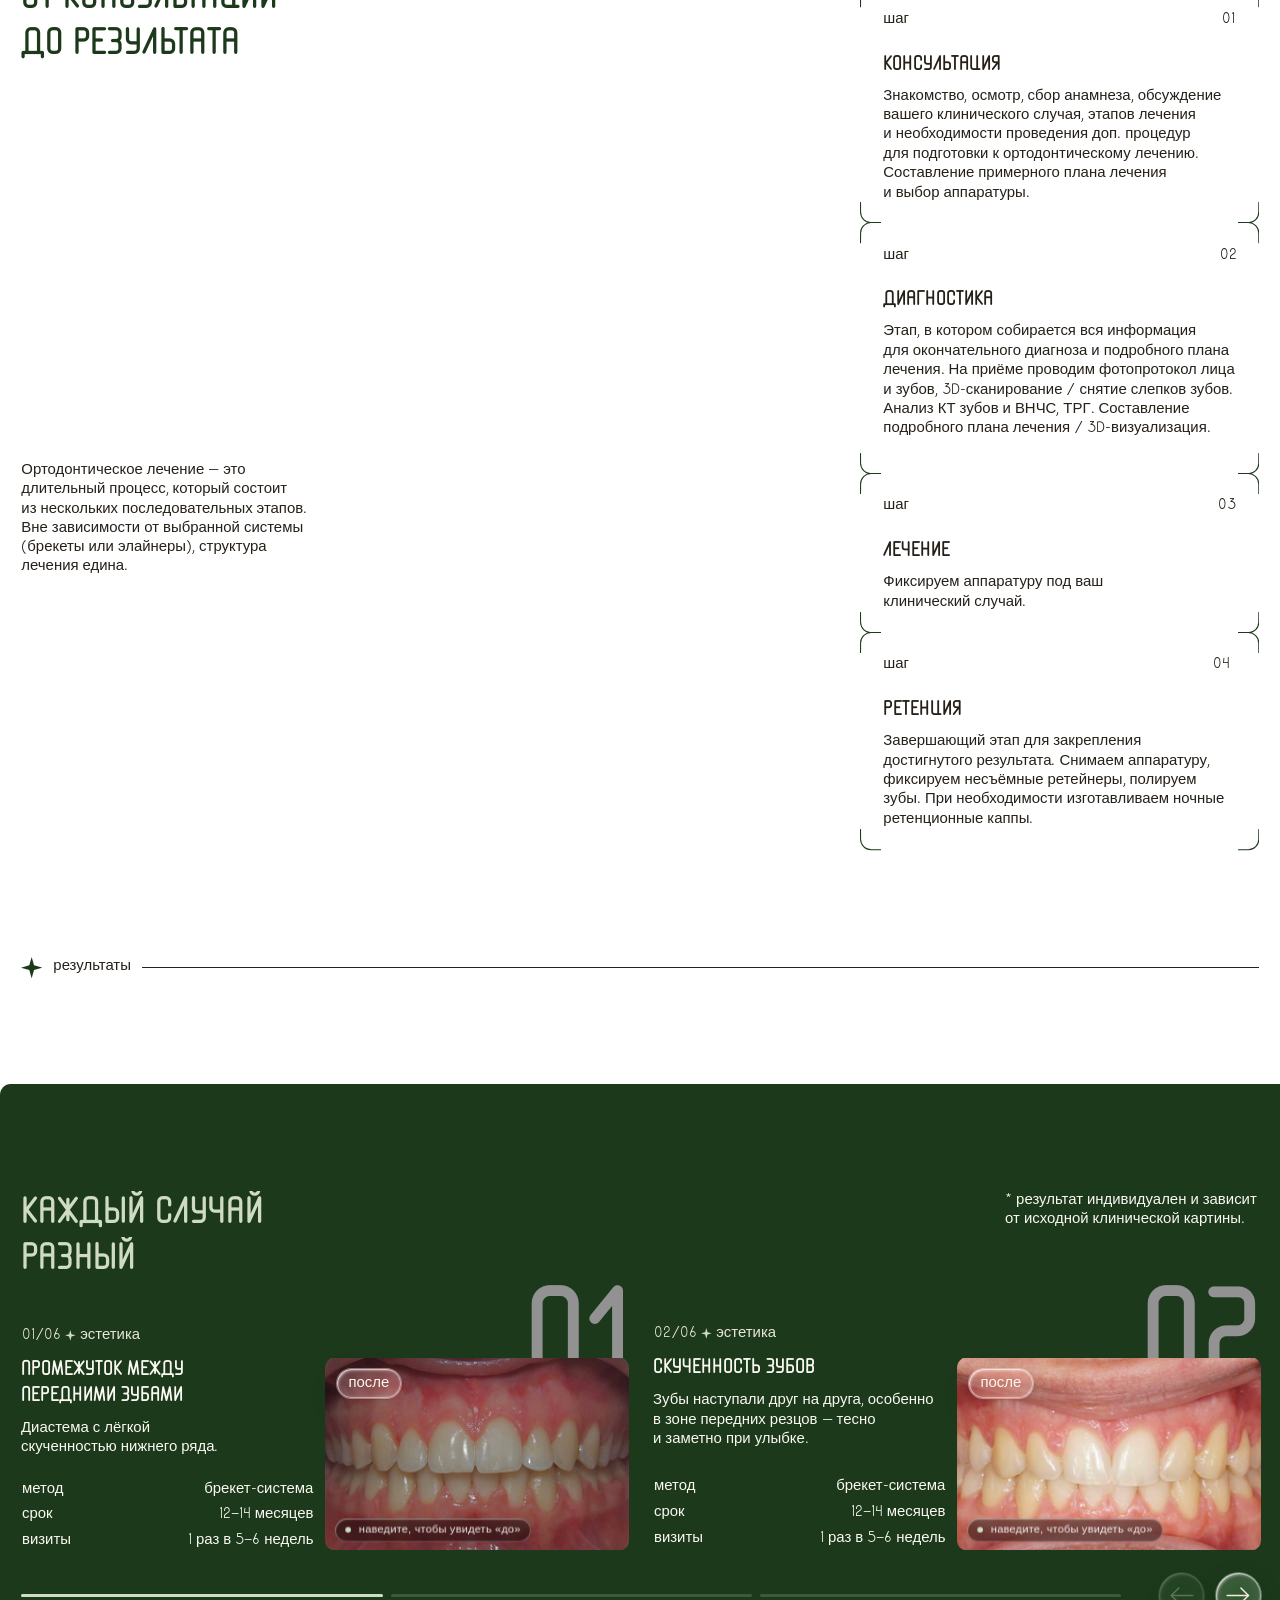
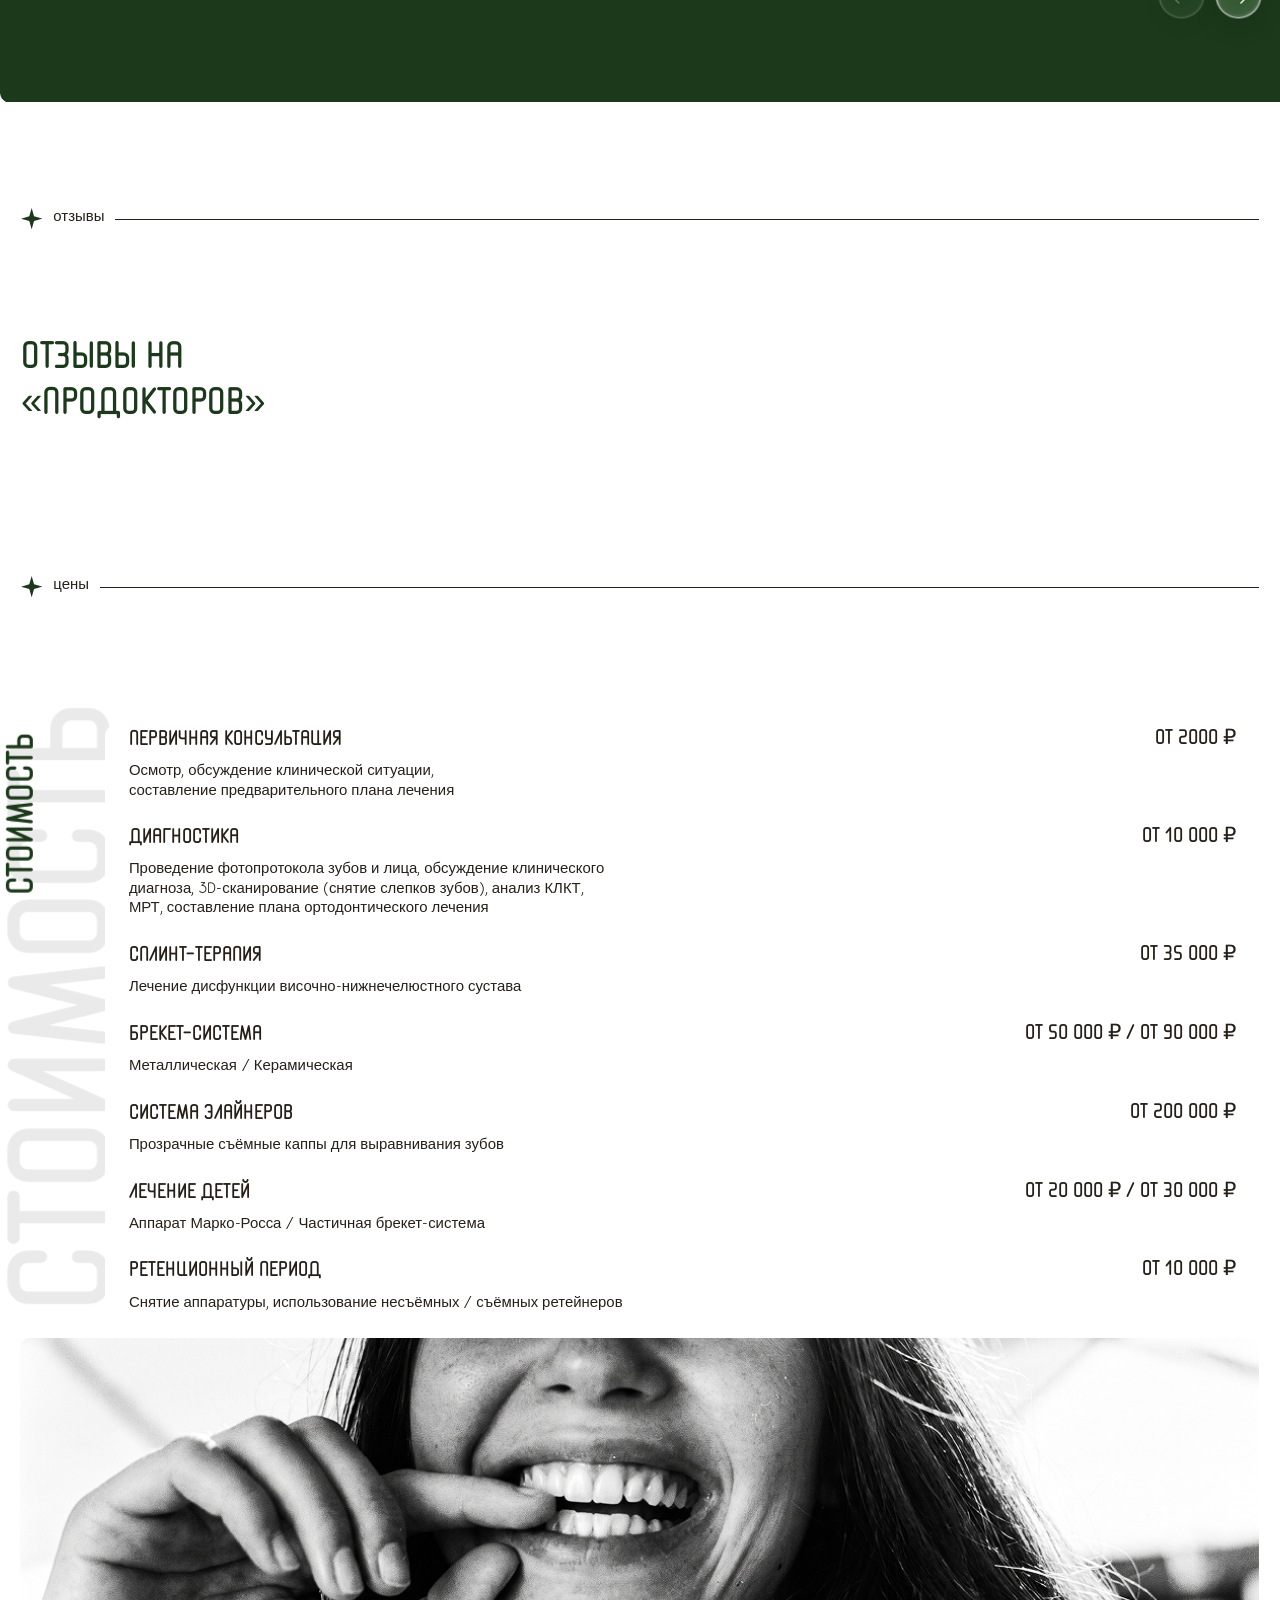
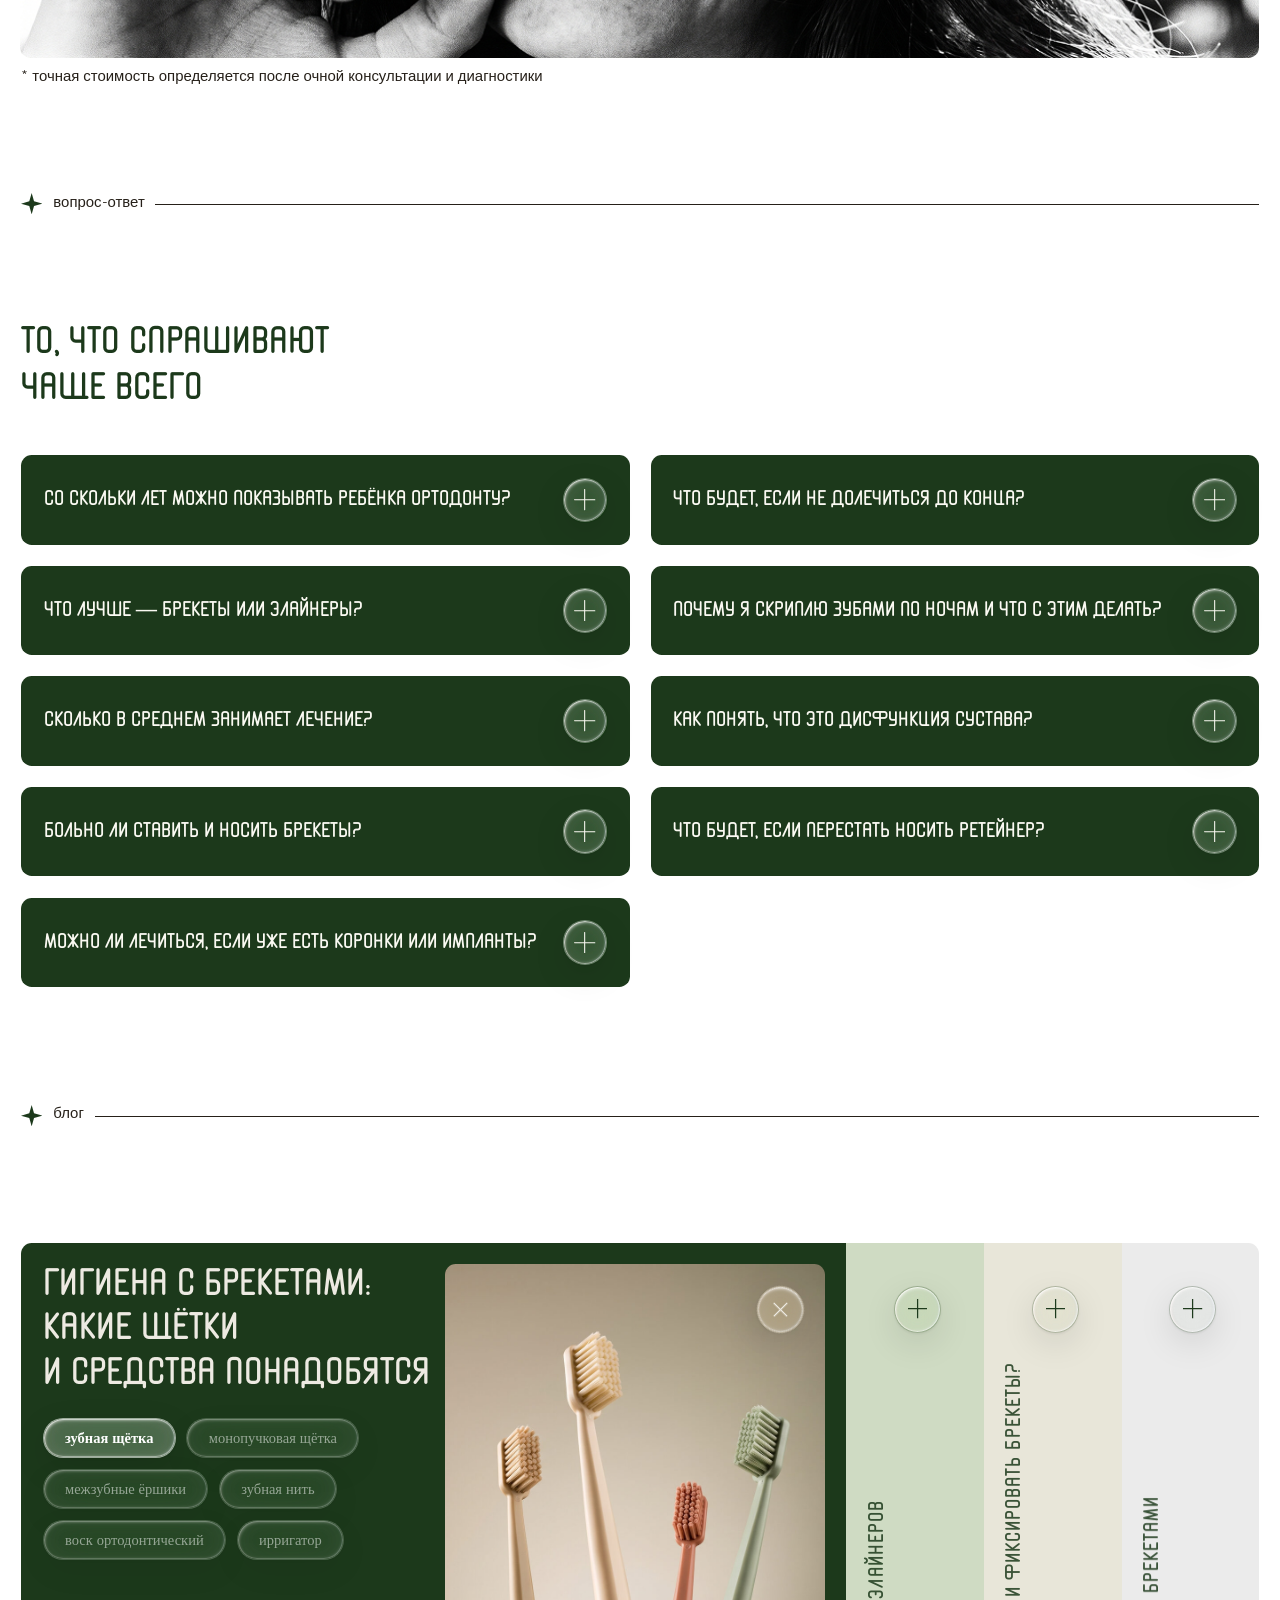
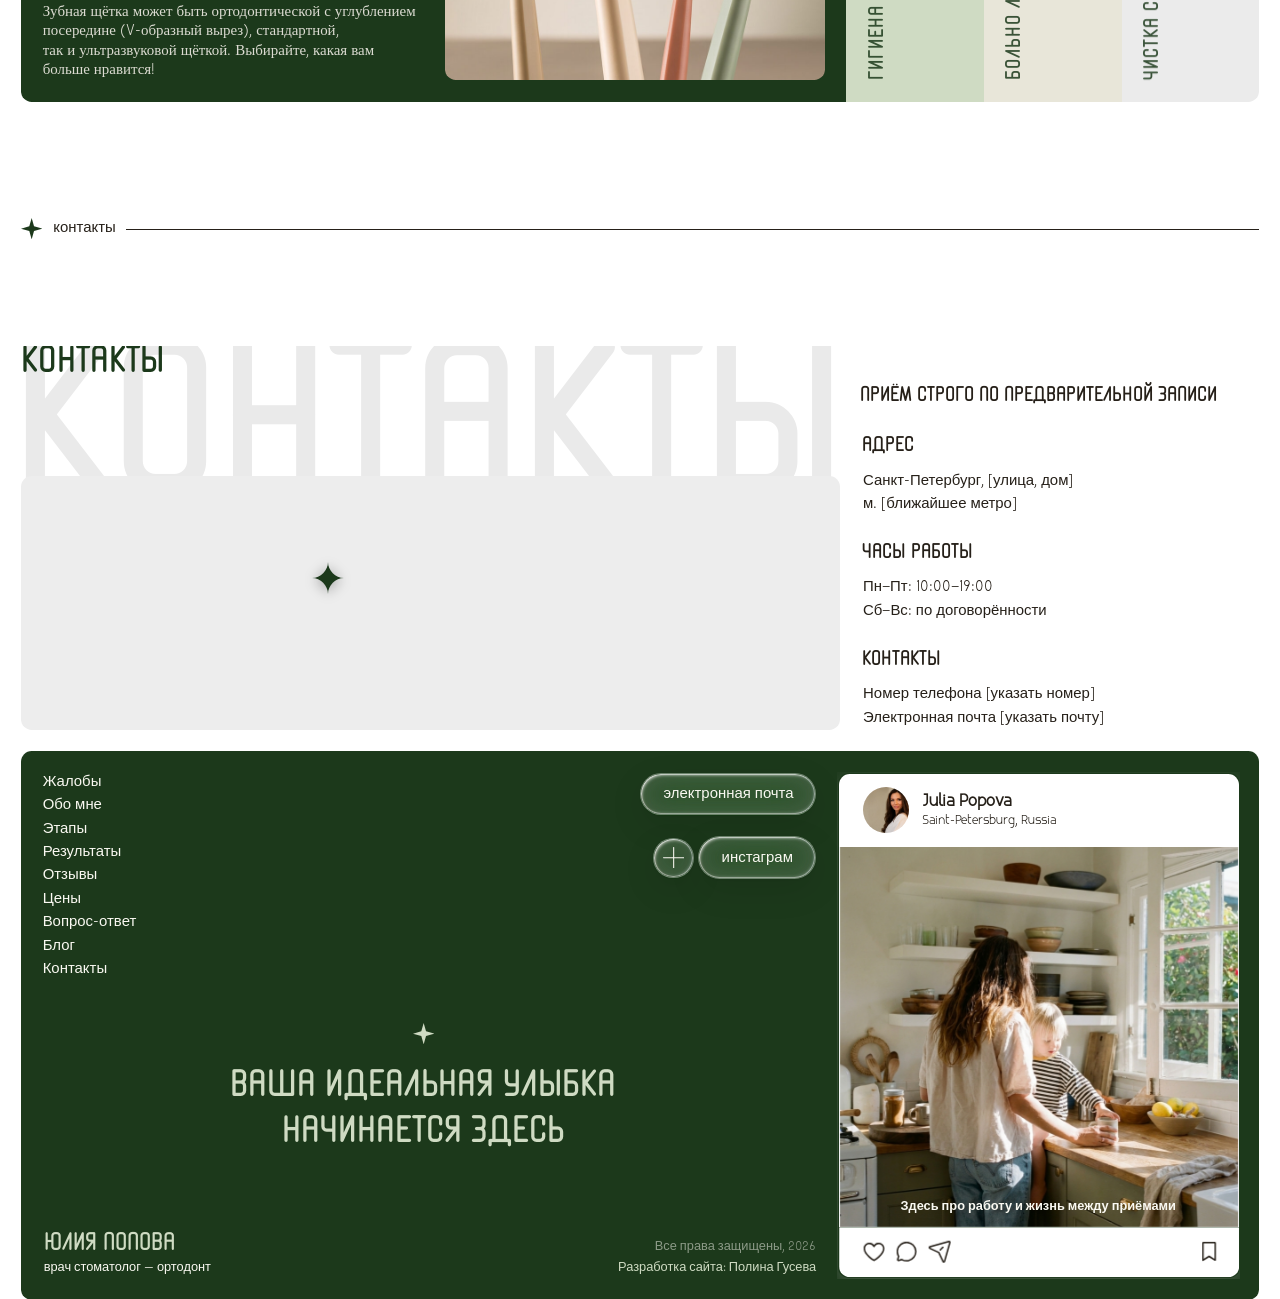
